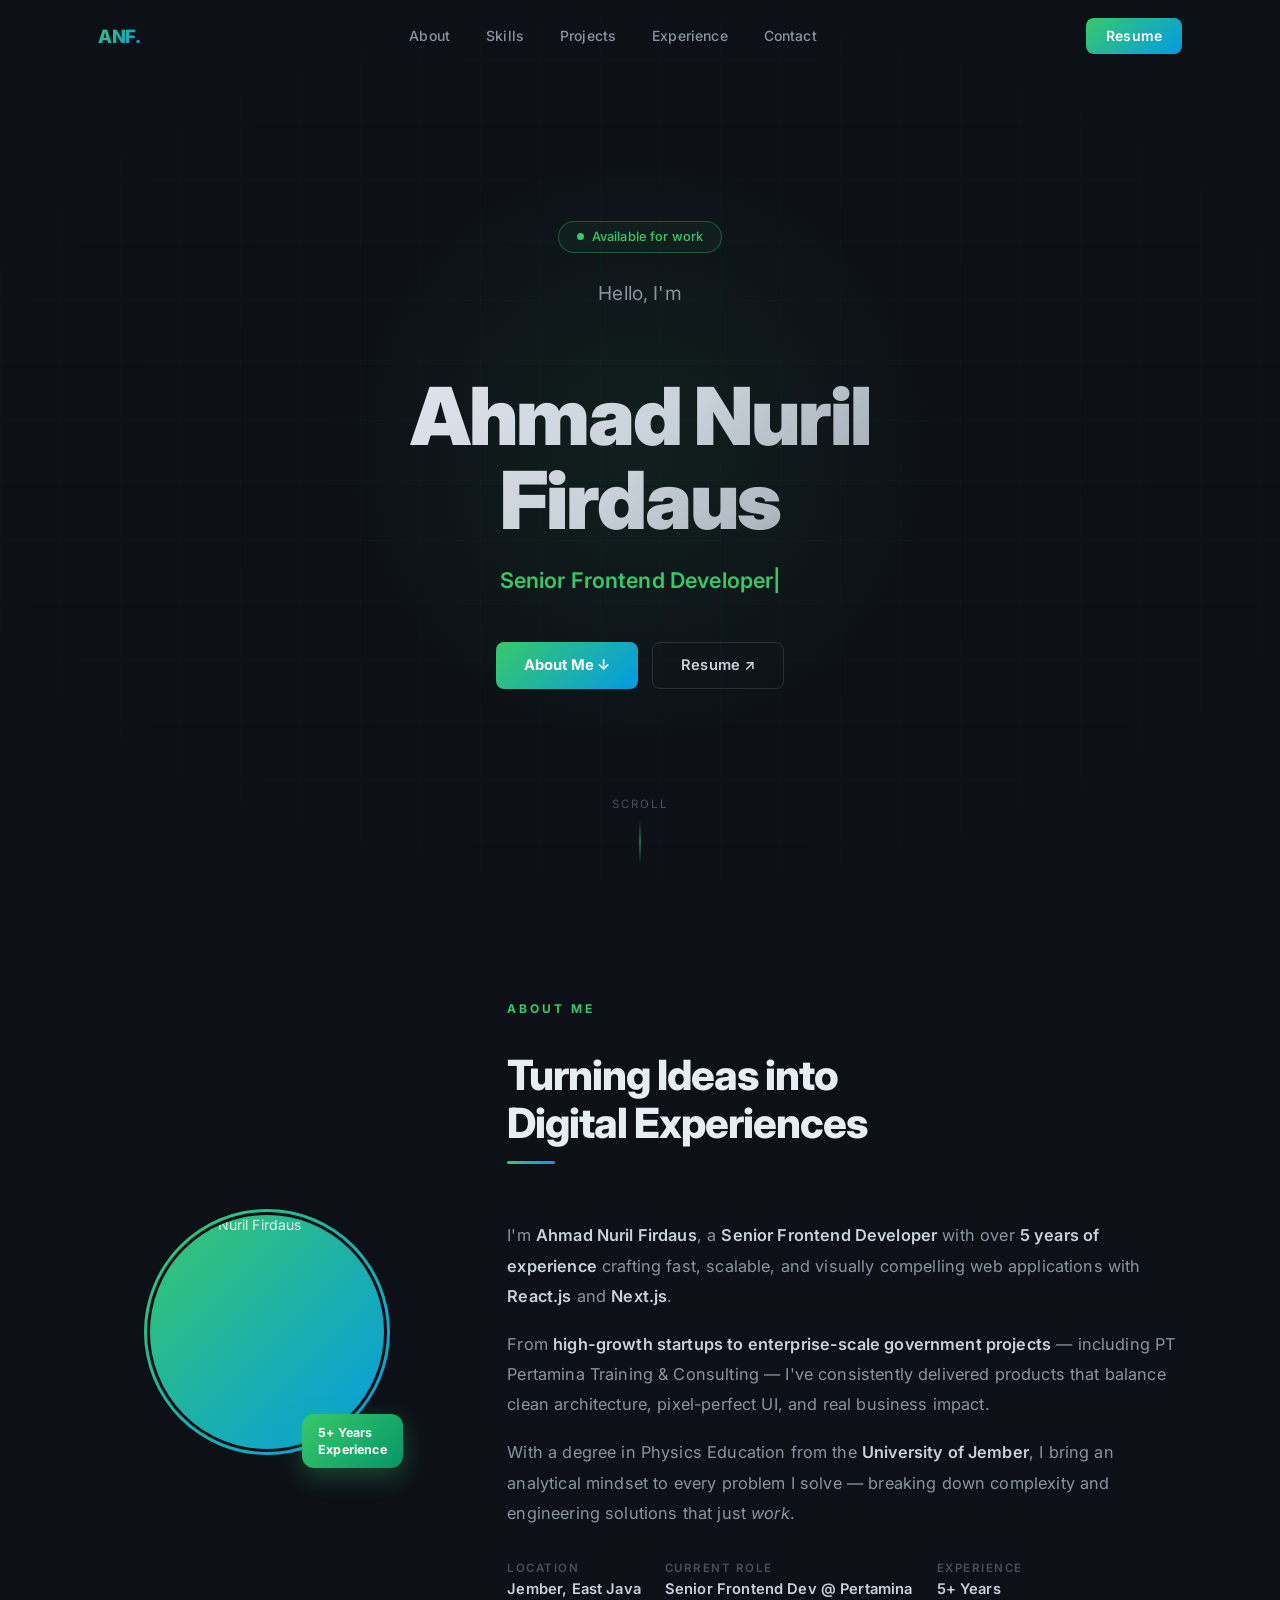
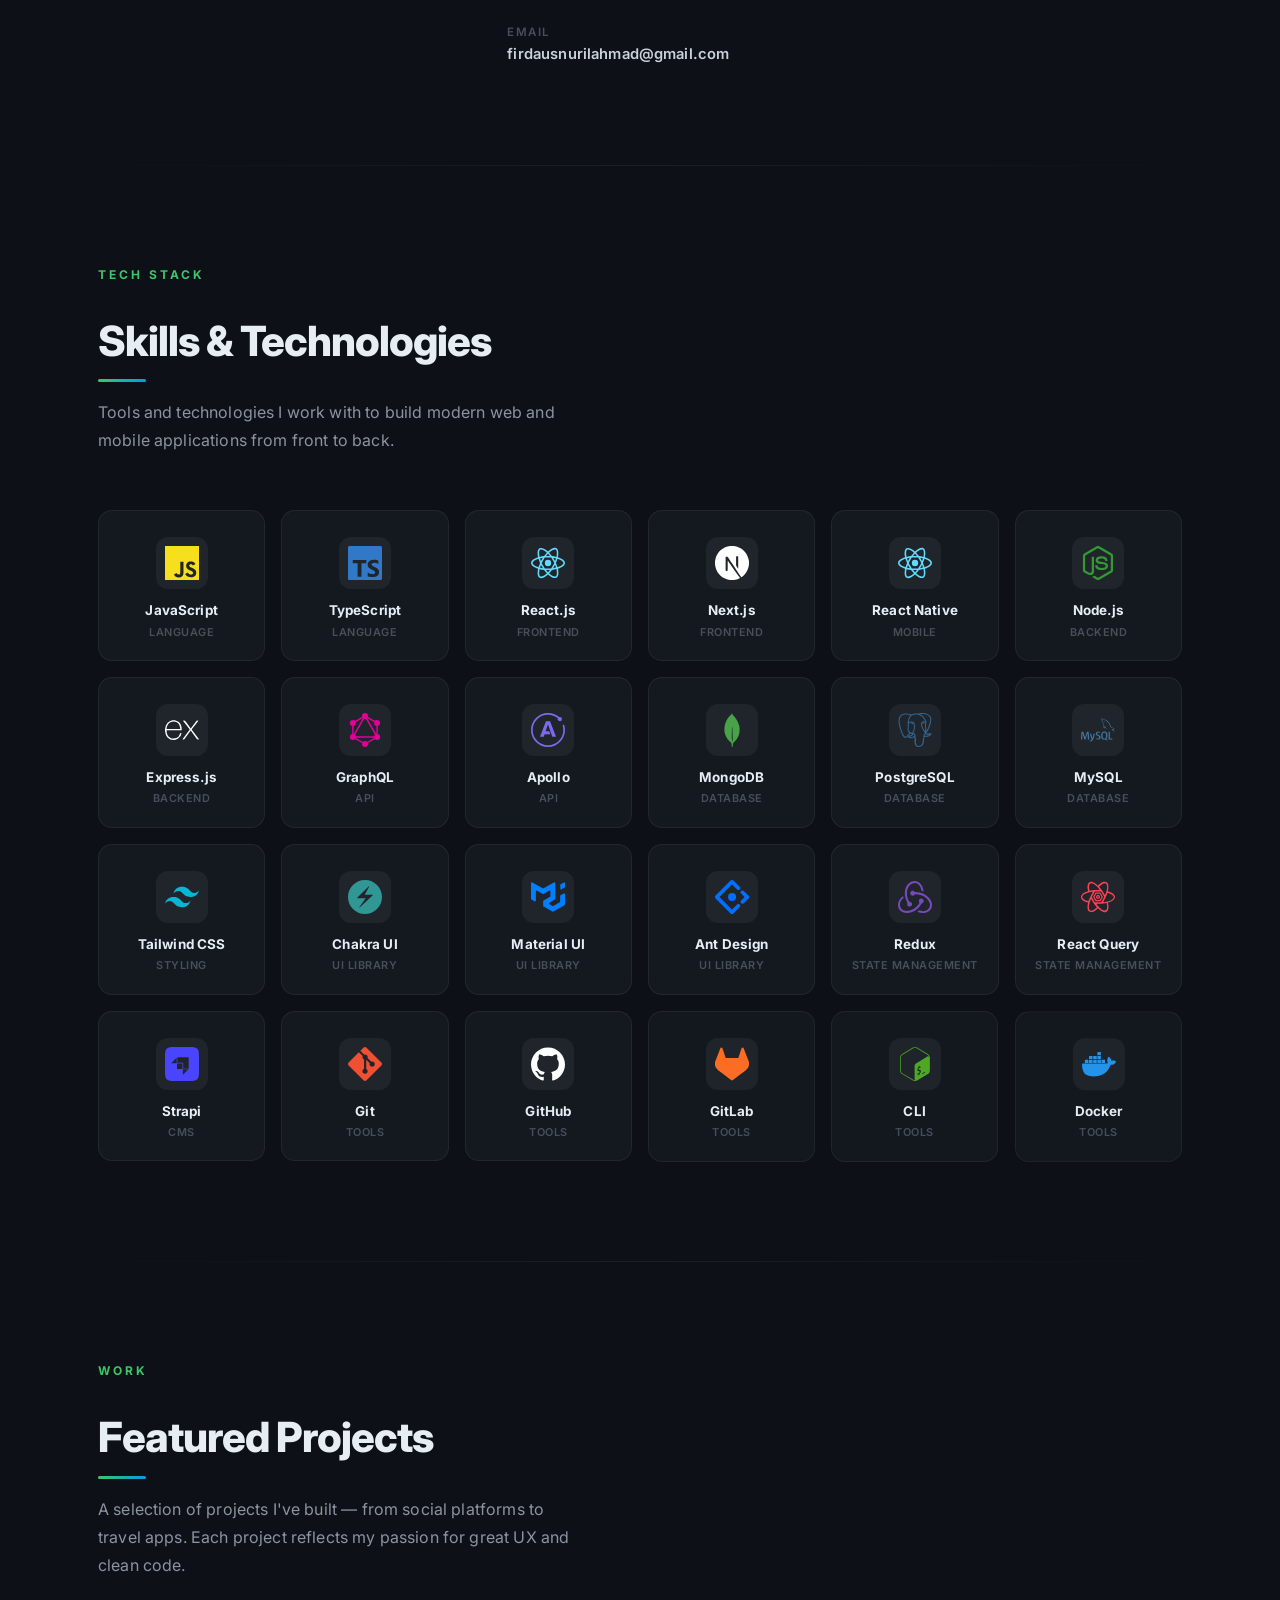
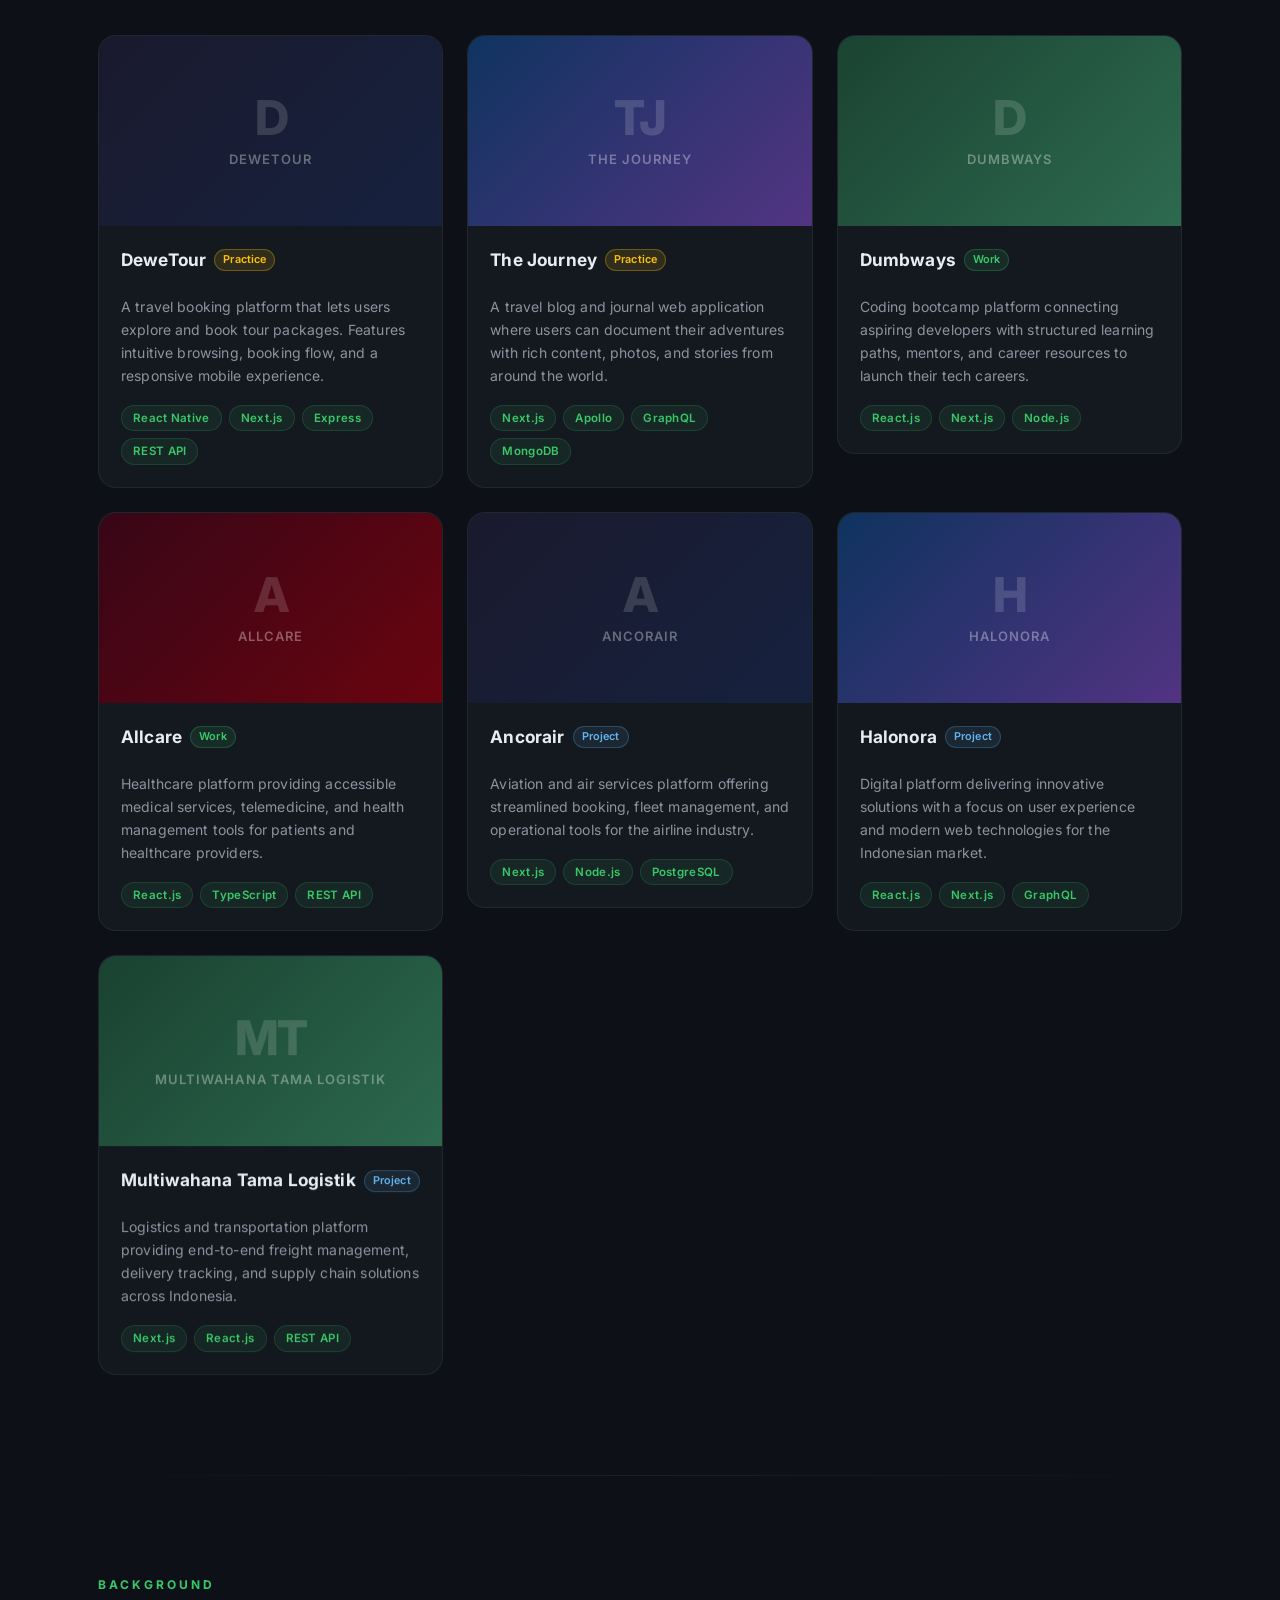
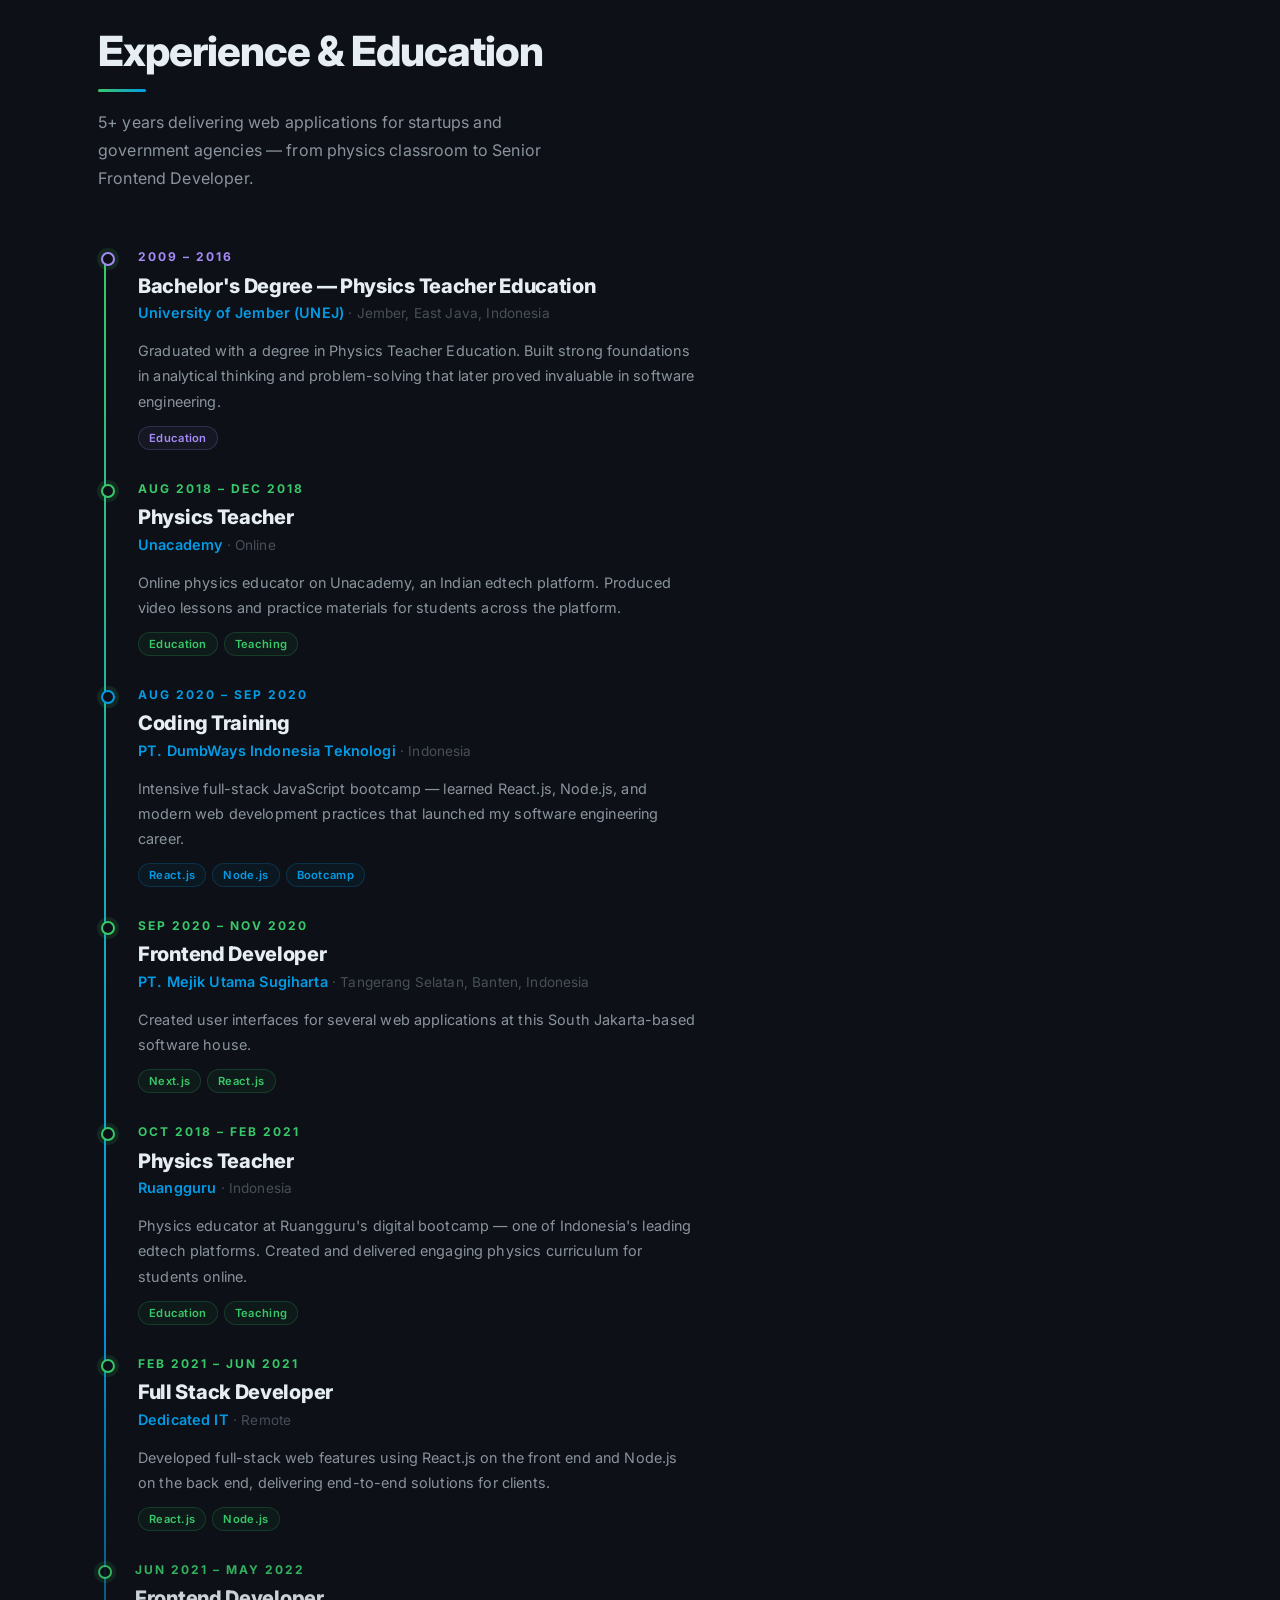
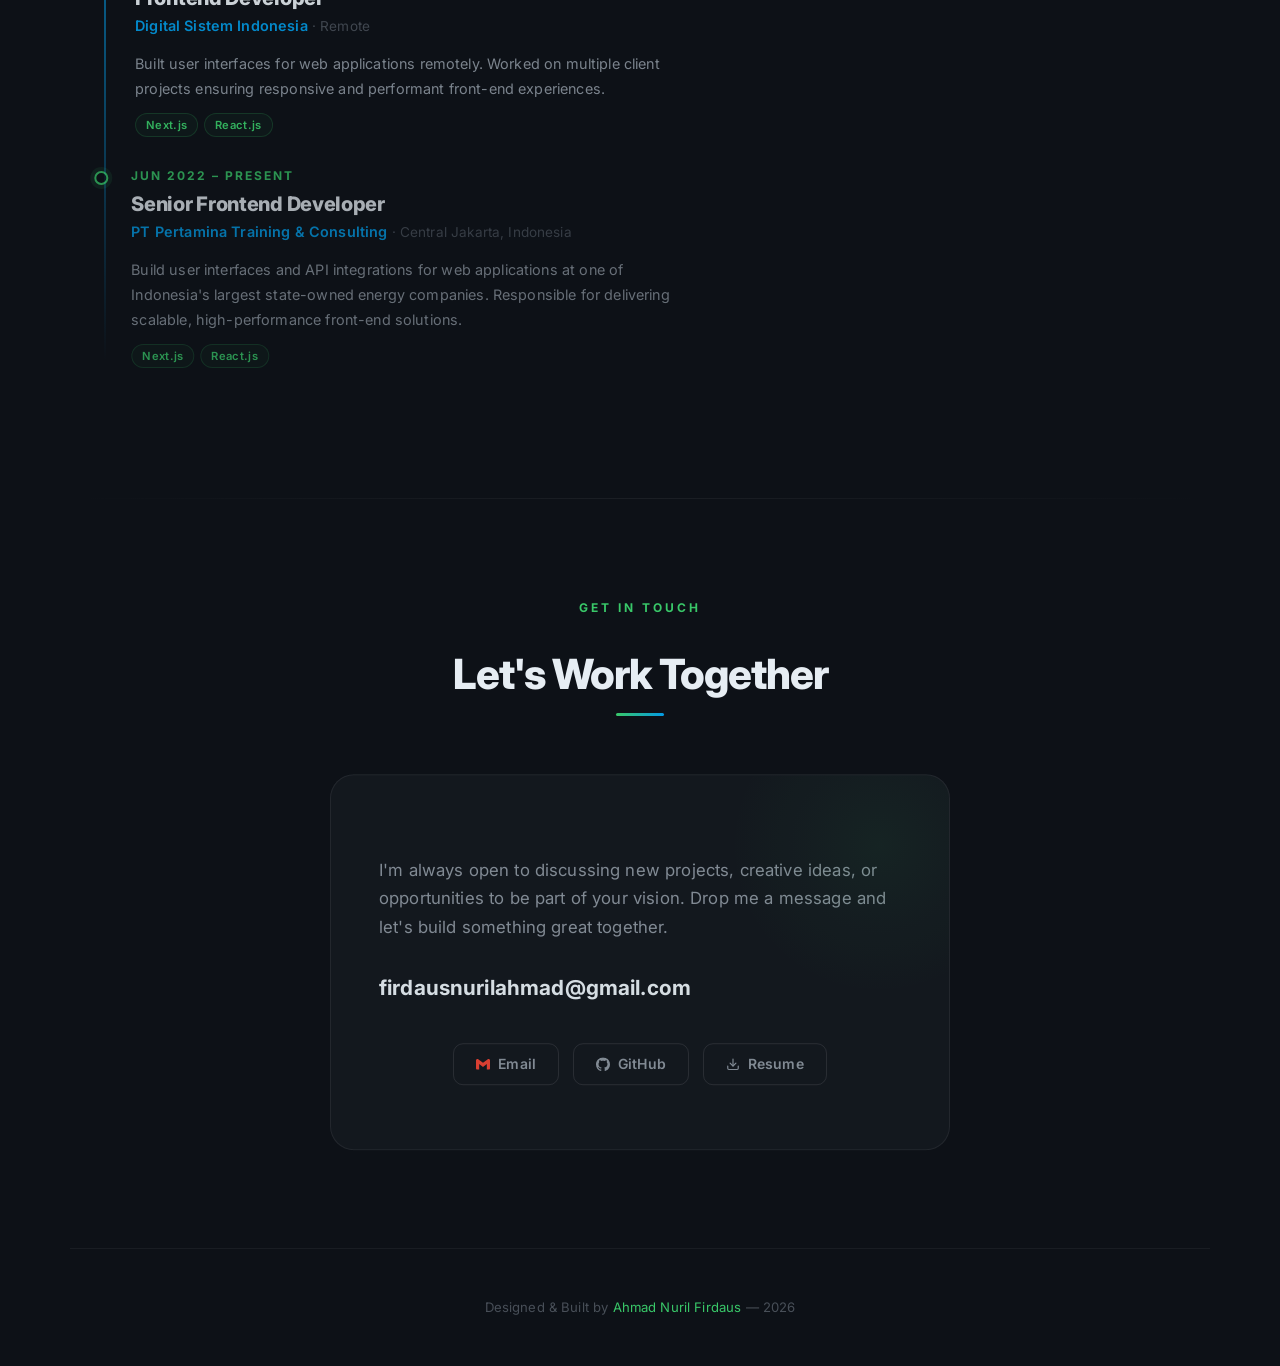
==== index.html @ 5e9b2ff6 "Deploying to gh-pages from  @ 8a5bc82fac74a058eb7d91095545bba398055619 🚀" ====
<!DOCTYPE html><html lang="en"><head><meta name="theme-color" content="#556cd6"/><link rel="stylesheet" href="https://fonts.googleapis.com/css?family=Roboto:300,400,500,700&amp;display=swap"/><meta charSet="utf-8"/><link rel="icon" href="seacrop.jpeg"/><meta name="viewport" content="minimum-scale=1, initial-scale=1, width=device-width"/><title>Ahmad Nuril Firdaus — Full Stack Developer</title><meta name="description" content="Ahmad Nuril Firdaus — Full Stack JavaScript Developer. React, Next.js, Node.js, GraphQL, MongoDB."/><link rel="preconnect" href="https://fonts.googleapis.com"/><link rel="preconnect" href="https://fonts.gstatic.com" crossorigin="anonymous"/><link href="https://fonts.googleapis.com/css2?family=Inter:wght@400;500;600;700;800;900&amp;display=swap" rel="stylesheet"/><style>
          html, body {
            background: #0d1117 !important;
            margin: 0;
            padding: 0;
          }
          * { box-sizing: border-box; }
        </style><meta name="next-head-count" content="9"/><link rel="preload" href="/_next/static/css/230e323b8b759a365aa9.css" as="style"/><link rel="stylesheet" href="/_next/static/css/230e323b8b759a365aa9.css" data-n-p=""/><noscript data-n-css=""></noscript><link rel="preload" href="/_next/static/chunks/main-5894e1e5683215ad1b9a.js" as="script"/><link rel="preload" href="/_next/static/chunks/webpack-599749518e0efb0ef660.js" as="script"/><link rel="preload" href="/_next/static/chunks/framework.544b0dd7d455fb76ea00.js" as="script"/><link rel="preload" href="/_next/static/chunks/1e69f179e5115e94a71ead9f77545fa879d3ab48.5034da913ad773f84380.js" as="script"/><link rel="preload" href="/_next/static/chunks/8767b6ece666ce09c9ff0f3e4f19bcb696f59f7d.842d98defdf7040999e7.js" as="script"/><link rel="preload" href="/_next/static/chunks/pages/_app-0e0dac26d2ff17ab95a1.js" as="script"/><link rel="preload" href="/_next/static/chunks/d0447323.d081abf53469c46084a8.js" as="script"/><link rel="preload" href="/_next/static/chunks/pages/index-997ad4390ca2105ed772.js" as="script"/><style id="jss-server-side">html {
  box-sizing: border-box;
  -webkit-font-smoothing: antialiased;
  -moz-osx-font-smoothing: grayscale;
}
*, *::before, *::after {
  box-sizing: inherit;
}
strong, b {
  font-weight: 700;
}
body {
  color: rgba(0, 0, 0, 0.87);
  margin: 0;
  font-size: 0.875rem;
  font-family: "Roboto", "Helvetica", "Arial", sans-serif;
  font-weight: 400;
  line-height: 1.43;
  letter-spacing: 0.01071em;
  background-color: #fff;
}
@media print {
  body {
    background-color: #fff;
  }
}
  body::backdrop {
    background-color: #fff;
  }</style></head><body><div id="__next"><div class="landing_page__2d4bl"><nav class="landing_nav__3I5V2 "><div class="landing_navInner__1rfSJ"><a class="landing_navLogo__2_21q" href="#">ANF.</a><ul class="landing_navLinks__2nfa2"><li><a class="landing_navLink__uLHLW" href="#about">About</a></li><li><a class="landing_navLink__uLHLW" href="#skills">Skills</a></li><li><a class="landing_navLink__uLHLW" href="#projects">Projects</a></li><li><a class="landing_navLink__uLHLW" href="#experience">Experience</a></li><li><a class="landing_navLink__uLHLW" href="#contact">Contact</a></li></ul><a class="landing_navCta__1NQvk" href="/resume.pdf" download="" target="_blank" rel="noreferrer">Resume</a></div></nav><section id="hero" class="landing_hero__Ptk5m"><div class="landing_heroGrid__3yLzy"></div><div class="landing_heroGlow__1AGFB"></div><div class="landing_heroContent__33XRD"><div style="opacity:0;transform:translateY(28px) translateZ(0)"><span class="landing_heroBadge__mI6M6"><span class="landing_heroDot__2je8D"></span>Available for work</span></div><p class="landing_heroGreeting__1g-cc" style="opacity:0;transform:translateY(28px) translateZ(0)">Hello, I&#x27;m</p><h1 class="landing_heroName__3aAdC" style="opacity:0;transform:translateY(28px) translateZ(0)">Ahmad Nuril Firdaus</h1><div class="landing_heroTypedWrap__336Zj" style="opacity:0;transform:translateY(28px) translateZ(0)"></div><div class="landing_heroButtons__PmMe1" style="opacity:0;transform:translateY(28px) translateZ(0)"><a class="landing_btnPrimary__IYPu8" href="#about">About Me ↓</a><a class="landing_btnSecondary__2qWYo" href="/resume.pdf" download="" target="_blank" rel="noreferrer">Resume ↗</a></div></div><div class="landing_heroScrollIndicator__2cwZW"><span>Scroll</span><div class="landing_heroScrollBar__3LM4A"></div></div></section><section id="about"><div class="landing_section__2FlVY"><div class="landing_aboutGrid__26YP8"><div style="opacity:0;transform:translateX(-40px) translateZ(0)"><div class="landing_aboutImageContainer__o3bGg"><div class="landing_aboutImageOuter__JUPAU"><div class="landing_aboutImageGradientBorder__3kzoK"></div><img class="landing_aboutImage__2VXz8" src="/seacrop.jpeg" alt="Ahmad Nuril Firdaus"/><div class="landing_aboutImageBadge__3pILi">5+ Years<br/>Experience</div></div></div></div><div style="opacity:0;transform:translateX(40px) translateZ(0)"><div class="landing_sectionHeader__vhJrN"><div class="landing_sectionLabel__enevp">About Me</div><h2 class="landing_sectionTitle__1-Q82">Turning Ideas into<br/>Digital Experiences</h2><div class="landing_sectionDivider__2e22b"></div></div><p class="landing_aboutTextPara__3Lpgv">I&#x27;m <strong>Ahmad Nuril Firdaus</strong>, a<!-- --> <strong>Senior Frontend Developer</strong> with over<!-- --> <strong>5 years of experience</strong> crafting fast, scalable, and visually compelling web applications with<!-- --> <strong>React.js</strong> and <strong>Next.js</strong>.</p><p class="landing_aboutTextPara__3Lpgv">From <strong>high-growth startups to enterprise-scale government projects</strong> — including PT Pertamina Training &amp; Consulting — I&#x27;ve consistently delivered products that balance clean architecture, pixel-perfect UI, and real business impact.</p><p class="landing_aboutTextPara__3Lpgv">With a degree in Physics Education from the<!-- --> <strong>University of Jember</strong>, I bring an analytical mindset to every problem I solve — breaking down complexity and engineering solutions that just <em>work</em>.</p><div class="landing_aboutDetails__1Lli5"><div class="landing_aboutDetailItem__3syIf"><span class="landing_aboutDetailLabel__3CQV-">Location</span><span class="landing_aboutDetailValue__1nwh1">Jember, East Java</span></div><div class="landing_aboutDetailItem__3syIf"><span class="landing_aboutDetailLabel__3CQV-">Current Role</span><span class="landing_aboutDetailValue__1nwh1">Senior Frontend Dev @ Pertamina</span></div><div class="landing_aboutDetailItem__3syIf"><span class="landing_aboutDetailLabel__3CQV-">Experience</span><span class="landing_aboutDetailValue__1nwh1">5+ Years</span></div><div class="landing_aboutDetailItem__3syIf"><span class="landing_aboutDetailLabel__3CQV-">Email</span><span class="landing_aboutDetailValue__1nwh1">firdausnurilahmad@gmail.com</span></div></div></div></div></div></section><section id="skills"><div class="landing_sectionSep__3cP_7"></div><div class="landing_section__2FlVY"><div style="opacity:0;transform:translateY(20px) translateZ(0)"><div class="landing_sectionHeader__vhJrN"><div class="landing_sectionLabel__enevp">Tech Stack</div><h2 class="landing_sectionTitle__1-Q82">Skills &amp; Technologies</h2><div class="landing_sectionDivider__2e22b"></div><p class="landing_sectionDesc__dbKBn">Tools and technologies I work with to build modern web and mobile applications from front to back.</p></div></div><div class="landing_skillsGrid__15zh4"><div style="opacity:0;transform:translateY(24px) scale(0.95) translateZ(0)"><div class="landing_skillCard__3302w" style="--skill-color:#F7DF1E"><span class="landing_skillIcon__3ZaAV" style="color:#F7DF1E"><svg stroke="currentColor" fill="currentColor" stroke-width="0" role="img" viewBox="0 0 24 24" height="34" width="34" xmlns="http://www.w3.org/2000/svg"><title></title><path d="M0 0h24v24H0V0zm22.034 18.276c-.175-1.095-.888-2.015-3.003-2.873-.736-.345-1.554-.585-1.797-1.14-.091-.33-.105-.51-.046-.705.15-.646.915-.84 1.515-.66.39.12.75.42.976.9 1.034-.676 1.034-.676 1.755-1.125-.27-.42-.404-.601-.586-.78-.63-.705-1.469-1.065-2.834-1.034l-.705.089c-.676.165-1.32.525-1.71 1.005-1.14 1.291-.811 3.541.569 4.471 1.365 1.02 3.361 1.244 3.616 2.205.24 1.17-.87 1.545-1.966 1.41-.811-.18-1.26-.586-1.755-1.336l-1.83 1.051c.21.48.45.689.81 1.109 1.74 1.756 6.09 1.666 6.871-1.004.029-.09.24-.705.074-1.65l.046.067zm-8.983-7.245h-2.248c0 1.938-.009 3.864-.009 5.805 0 1.232.063 2.363-.138 2.711-.33.689-1.18.601-1.566.48-.396-.196-.597-.466-.83-.855-.063-.105-.11-.196-.127-.196l-1.825 1.125c.305.63.75 1.172 1.324 1.517.855.51 2.004.675 3.207.405.783-.226 1.458-.691 1.811-1.411.51-.93.402-2.07.397-3.346.012-2.054 0-4.109 0-6.179l.004-.056z"></path></svg></span><div class="landing_skillName__7sE6x">JavaScript</div><div class="landing_skillCategory__3QZNp">Language</div></div></div><div style="opacity:0;transform:translateY(24px) scale(0.95) translateZ(0)"><div class="landing_skillCard__3302w" style="--skill-color:#3178C6"><span class="landing_skillIcon__3ZaAV" style="color:#3178C6"><svg stroke="currentColor" fill="currentColor" stroke-width="0" role="img" viewBox="0 0 24 24" height="34" width="34" xmlns="http://www.w3.org/2000/svg"><title></title><path d="M1.125 0C.502 0 0 .502 0 1.125v21.75C0 23.498.502 24 1.125 24h21.75c.623 0 1.125-.502 1.125-1.125V1.125C24 .502 23.498 0 22.875 0zm17.363 9.75c.612 0 1.154.037 1.627.111a6.38 6.38 0 0 1 1.306.34v2.458a3.95 3.95 0 0 0-.643-.361 5.093 5.093 0 0 0-.717-.26 5.453 5.453 0 0 0-1.426-.2c-.3 0-.573.028-.819.086a2.1 2.1 0 0 0-.623.242c-.17.104-.3.229-.393.374a.888.888 0 0 0-.14.49c0 .196.053.373.156.529.104.156.252.304.443.444s.423.276.696.41c.273.135.582.274.926.416.47.197.892.407 1.266.628.374.222.695.473.963.753.268.279.472.598.614.957.142.359.214.776.214 1.253 0 .657-.125 1.21-.373 1.656a3.033 3.033 0 0 1-1.012 1.085 4.38 4.38 0 0 1-1.487.596c-.566.12-1.163.18-1.79.18a9.916 9.916 0 0 1-1.84-.164 5.544 5.544 0 0 1-1.512-.493v-2.63a5.033 5.033 0 0 0 3.237 1.2c.333 0 .624-.03.872-.09.249-.06.456-.144.623-.25.166-.108.29-.234.373-.38a1.023 1.023 0 0 0-.074-1.089 2.12 2.12 0 0 0-.537-.5 5.597 5.597 0 0 0-.807-.444 27.72 27.72 0 0 0-1.007-.436c-.918-.383-1.602-.852-2.053-1.405-.45-.553-.676-1.222-.676-2.005 0-.614.123-1.141.369-1.582.246-.441.58-.804 1.004-1.089a4.494 4.494 0 0 1 1.47-.629 7.536 7.536 0 0 1 1.77-.201zm-15.113.188h9.563v2.166H9.506v9.646H6.789v-9.646H3.375z"></path></svg></span><div class="landing_skillName__7sE6x">TypeScript</div><div class="landing_skillCategory__3QZNp">Language</div></div></div><div style="opacity:0;transform:translateY(24px) scale(0.95) translateZ(0)"><div class="landing_skillCard__3302w" style="--skill-color:#61DAFB"><span class="landing_skillIcon__3ZaAV" style="color:#61DAFB"><svg stroke="currentColor" fill="currentColor" stroke-width="0" role="img" viewBox="0 0 24 24" height="34" width="34" xmlns="http://www.w3.org/2000/svg"><title></title><path d="M14.23 12.004a2.236 2.236 0 0 1-2.235 2.236 2.236 2.236 0 0 1-2.236-2.236 2.236 2.236 0 0 1 2.235-2.236 2.236 2.236 0 0 1 2.236 2.236zm2.648-10.69c-1.346 0-3.107.96-4.888 2.622-1.78-1.653-3.542-2.602-4.887-2.602-.41 0-.783.093-1.106.278-1.375.793-1.683 3.264-.973 6.365C1.98 8.917 0 10.42 0 12.004c0 1.59 1.99 3.097 5.043 4.03-.704 3.113-.39 5.588.988 6.38.32.187.69.275 1.102.275 1.345 0 3.107-.96 4.888-2.624 1.78 1.654 3.542 2.603 4.887 2.603.41 0 .783-.09 1.106-.275 1.374-.792 1.683-3.263.973-6.365C22.02 15.096 24 13.59 24 12.004c0-1.59-1.99-3.097-5.043-4.032.704-3.11.39-5.587-.988-6.38-.318-.184-.688-.277-1.092-.278zm-.005 1.09v.006c.225 0 .406.044.558.127.666.382.955 1.835.73 3.704-.054.46-.142.945-.25 1.44-.96-.236-2.006-.417-3.107-.534-.66-.905-1.345-1.727-2.035-2.447 1.592-1.48 3.087-2.292 4.105-2.295zm-9.77.02c1.012 0 2.514.808 4.11 2.28-.686.72-1.37 1.537-2.02 2.442-1.107.117-2.154.298-3.113.538-.112-.49-.195-.964-.254-1.42-.23-1.868.054-3.32.714-3.707.19-.09.4-.127.563-.132zm4.882 3.05c.455.468.91.992 1.36 1.564-.44-.02-.89-.034-1.345-.034-.46 0-.915.01-1.36.034.44-.572.895-1.096 1.345-1.565zM12 8.1c.74 0 1.477.034 2.202.093.406.582.802 1.203 1.183 1.86.372.64.71 1.29 1.018 1.946-.308.655-.646 1.31-1.013 1.95-.38.66-.773 1.288-1.18 1.87-.728.063-1.466.098-2.21.098-.74 0-1.477-.035-2.202-.093-.406-.582-.802-1.204-1.183-1.86-.372-.64-.71-1.29-1.018-1.946.303-.657.646-1.313 1.013-1.954.38-.66.773-1.286 1.18-1.868.728-.064 1.466-.098 2.21-.098zm-3.635.254c-.24.377-.48.763-.704 1.16-.225.39-.435.782-.635 1.174-.265-.656-.49-1.31-.676-1.947.64-.15 1.315-.283 2.015-.386zm7.26 0c.695.103 1.365.23 2.006.387-.18.632-.405 1.282-.66 1.933-.2-.39-.41-.783-.64-1.174-.225-.392-.465-.774-.705-1.146zm3.063.675c.484.15.944.317 1.375.498 1.732.74 2.852 1.708 2.852 2.476-.005.768-1.125 1.74-2.857 2.475-.42.18-.88.342-1.355.493-.28-.958-.646-1.956-1.1-2.98.45-1.017.81-2.01 1.085-2.964zm-13.395.004c.278.96.645 1.957 1.1 2.98-.45 1.017-.812 2.01-1.086 2.964-.484-.15-.944-.318-1.37-.5-1.732-.737-2.852-1.706-2.852-2.474 0-.768 1.12-1.742 2.852-2.476.42-.18.88-.342 1.356-.494zm11.678 4.28c.265.657.49 1.312.676 1.948-.64.157-1.316.29-2.016.39.24-.375.48-.762.705-1.158.225-.39.435-.788.636-1.18zm-9.945.02c.2.392.41.783.64 1.175.23.39.465.772.705 1.143-.695-.102-1.365-.23-2.006-.386.18-.63.406-1.282.66-1.933zM17.92 16.32c.112.493.2.968.254 1.423.23 1.868-.054 3.32-.714 3.708-.147.09-.338.128-.563.128-1.012 0-2.514-.807-4.11-2.28.686-.72 1.37-1.536 2.02-2.44 1.107-.118 2.154-.3 3.113-.54zm-11.83.01c.96.234 2.006.415 3.107.532.66.905 1.345 1.727 2.035 2.446-1.595 1.483-3.092 2.295-4.11 2.295-.22-.005-.406-.05-.553-.132-.666-.38-.955-1.834-.73-3.703.054-.46.142-.944.25-1.438zm4.56.64c.44.02.89.034 1.345.034.46 0 .915-.01 1.36-.034-.44.572-.895 1.095-1.345 1.565-.455-.47-.91-.993-1.36-1.565z"></path></svg></span><div class="landing_skillName__7sE6x">React.js</div><div class="landing_skillCategory__3QZNp">Frontend</div></div></div><div style="opacity:0;transform:translateY(24px) scale(0.95) translateZ(0)"><div class="landing_skillCard__3302w" style="--skill-color:#FFFFFF"><span class="landing_skillIcon__3ZaAV" style="color:#FFFFFF"><svg stroke="currentColor" fill="currentColor" stroke-width="0" role="img" viewBox="0 0 24 24" height="34" width="34" xmlns="http://www.w3.org/2000/svg"><title></title><path d="M11.5725 0c-.1763 0-.3098.0013-.3584.0067-.0516.0053-.2159.021-.3636.0328-3.4088.3073-6.6017 2.1463-8.624 4.9728C1.1004 6.584.3802 8.3666.1082 10.255c-.0962.659-.108.8537-.108 1.7474s.012 1.0884.108 1.7476c.652 4.506 3.8591 8.2919 8.2087 9.6945.7789.2511 1.6.4223 2.5337.5255.3636.04 1.9354.04 2.299 0 1.6117-.1783 2.9772-.577 4.3237-1.2643.2065-.1056.2464-.1337.2183-.1573-.0188-.0139-.8987-1.1938-1.9543-2.62l-1.919-2.592-2.4047-3.5583c-1.3231-1.9564-2.4117-3.556-2.4211-3.556-.0094-.0026-.0187 1.5787-.0235 3.509-.0067 3.3802-.0093 3.5162-.0516 3.596-.061.115-.108.1618-.2064.2134-.075.0374-.1408.0445-.495.0445h-.406l-.1078-.068a.4383.4383 0 01-.1572-.1712l-.0493-.1056.0053-4.703.0067-4.7054.0726-.0915c.0376-.0493.1174-.1125.1736-.143.0962-.047.1338-.0517.5396-.0517.4787 0 .5584.0187.6827.1547.0353.0377 1.3373 1.9987 2.895 4.3608a10760.433 10760.433 0 004.7344 7.1706l1.9002 2.8782.096-.0633c.8518-.5536 1.7525-1.3418 2.4657-2.1627 1.5179-1.7429 2.4963-3.868 2.8247-6.134.0961-.6591.1078-.854.1078-1.7475 0-.8937-.012-1.0884-.1078-1.7476-.6522-4.506-3.8592-8.2919-8.2087-9.6945-.7672-.2487-1.5836-.42-2.4985-.5232-.169-.0176-1.0835-.0366-1.6123-.037zm4.0685 7.217c.3473 0 .4082.0053.4857.047.1127.0562.204.1642.237.2767.0186.061.0234 1.3653.0186 4.3044l-.0067 4.2175-.7436-1.14-.7461-1.14v-3.066c0-1.982.0093-3.0963.0234-3.1502.0375-.1313.1196-.2346.2323-.2955.0961-.0494.1313-.054.4997-.054z"></path></svg></span><div class="landing_skillName__7sE6x">Next.js</div><div class="landing_skillCategory__3QZNp">Frontend</div></div></div><div style="opacity:0;transform:translateY(24px) scale(0.95) translateZ(0)"><div class="landing_skillCard__3302w" style="--skill-color:#61DAFB"><span class="landing_skillIcon__3ZaAV" style="color:#61DAFB"><svg stroke="currentColor" fill="currentColor" stroke-width="0" role="img" viewBox="0 0 24 24" height="34" width="34" xmlns="http://www.w3.org/2000/svg"><title></title><path d="M14.23 12.004a2.236 2.236 0 0 1-2.235 2.236 2.236 2.236 0 0 1-2.236-2.236 2.236 2.236 0 0 1 2.235-2.236 2.236 2.236 0 0 1 2.236 2.236zm2.648-10.69c-1.346 0-3.107.96-4.888 2.622-1.78-1.653-3.542-2.602-4.887-2.602-.41 0-.783.093-1.106.278-1.375.793-1.683 3.264-.973 6.365C1.98 8.917 0 10.42 0 12.004c0 1.59 1.99 3.097 5.043 4.03-.704 3.113-.39 5.588.988 6.38.32.187.69.275 1.102.275 1.345 0 3.107-.96 4.888-2.624 1.78 1.654 3.542 2.603 4.887 2.603.41 0 .783-.09 1.106-.275 1.374-.792 1.683-3.263.973-6.365C22.02 15.096 24 13.59 24 12.004c0-1.59-1.99-3.097-5.043-4.032.704-3.11.39-5.587-.988-6.38-.318-.184-.688-.277-1.092-.278zm-.005 1.09v.006c.225 0 .406.044.558.127.666.382.955 1.835.73 3.704-.054.46-.142.945-.25 1.44-.96-.236-2.006-.417-3.107-.534-.66-.905-1.345-1.727-2.035-2.447 1.592-1.48 3.087-2.292 4.105-2.295zm-9.77.02c1.012 0 2.514.808 4.11 2.28-.686.72-1.37 1.537-2.02 2.442-1.107.117-2.154.298-3.113.538-.112-.49-.195-.964-.254-1.42-.23-1.868.054-3.32.714-3.707.19-.09.4-.127.563-.132zm4.882 3.05c.455.468.91.992 1.36 1.564-.44-.02-.89-.034-1.345-.034-.46 0-.915.01-1.36.034.44-.572.895-1.096 1.345-1.565zM12 8.1c.74 0 1.477.034 2.202.093.406.582.802 1.203 1.183 1.86.372.64.71 1.29 1.018 1.946-.308.655-.646 1.31-1.013 1.95-.38.66-.773 1.288-1.18 1.87-.728.063-1.466.098-2.21.098-.74 0-1.477-.035-2.202-.093-.406-.582-.802-1.204-1.183-1.86-.372-.64-.71-1.29-1.018-1.946.303-.657.646-1.313 1.013-1.954.38-.66.773-1.286 1.18-1.868.728-.064 1.466-.098 2.21-.098zm-3.635.254c-.24.377-.48.763-.704 1.16-.225.39-.435.782-.635 1.174-.265-.656-.49-1.31-.676-1.947.64-.15 1.315-.283 2.015-.386zm7.26 0c.695.103 1.365.23 2.006.387-.18.632-.405 1.282-.66 1.933-.2-.39-.41-.783-.64-1.174-.225-.392-.465-.774-.705-1.146zm3.063.675c.484.15.944.317 1.375.498 1.732.74 2.852 1.708 2.852 2.476-.005.768-1.125 1.74-2.857 2.475-.42.18-.88.342-1.355.493-.28-.958-.646-1.956-1.1-2.98.45-1.017.81-2.01 1.085-2.964zm-13.395.004c.278.96.645 1.957 1.1 2.98-.45 1.017-.812 2.01-1.086 2.964-.484-.15-.944-.318-1.37-.5-1.732-.737-2.852-1.706-2.852-2.474 0-.768 1.12-1.742 2.852-2.476.42-.18.88-.342 1.356-.494zm11.678 4.28c.265.657.49 1.312.676 1.948-.64.157-1.316.29-2.016.39.24-.375.48-.762.705-1.158.225-.39.435-.788.636-1.18zm-9.945.02c.2.392.41.783.64 1.175.23.39.465.772.705 1.143-.695-.102-1.365-.23-2.006-.386.18-.63.406-1.282.66-1.933zM17.92 16.32c.112.493.2.968.254 1.423.23 1.868-.054 3.32-.714 3.708-.147.09-.338.128-.563.128-1.012 0-2.514-.807-4.11-2.28.686-.72 1.37-1.536 2.02-2.44 1.107-.118 2.154-.3 3.113-.54zm-11.83.01c.96.234 2.006.415 3.107.532.66.905 1.345 1.727 2.035 2.446-1.595 1.483-3.092 2.295-4.11 2.295-.22-.005-.406-.05-.553-.132-.666-.38-.955-1.834-.73-3.703.054-.46.142-.944.25-1.438zm4.56.64c.44.02.89.034 1.345.034.46 0 .915-.01 1.36-.034-.44.572-.895 1.095-1.345 1.565-.455-.47-.91-.993-1.36-1.565z"></path></svg></span><div class="landing_skillName__7sE6x">React Native</div><div class="landing_skillCategory__3QZNp">Mobile</div></div></div><div style="opacity:0;transform:translateY(24px) scale(0.95) translateZ(0)"><div class="landing_skillCard__3302w" style="--skill-color:#339933"><span class="landing_skillIcon__3ZaAV" style="color:#339933"><svg stroke="currentColor" fill="currentColor" stroke-width="0" role="img" viewBox="0 0 24 24" height="34" width="34" xmlns="http://www.w3.org/2000/svg"><title></title><path d="M11.998,24c-0.321,0-0.641-0.084-0.922-0.247l-2.936-1.737c-0.438-0.245-0.224-0.332-0.08-0.383 c0.585-0.203,0.703-0.25,1.328-0.604c0.065-0.037,0.151-0.023,0.218,0.017l2.256,1.339c0.082,0.045,0.197,0.045,0.272,0l8.795-5.076 c0.082-0.047,0.134-0.141,0.134-0.238V6.921c0-0.099-0.053-0.192-0.137-0.242l-8.791-5.072c-0.081-0.047-0.189-0.047-0.271,0 L3.075,6.68C2.99,6.729,2.936,6.825,2.936,6.921v10.15c0,0.097,0.054,0.189,0.139,0.235l2.409,1.392 c1.307,0.654,2.108-0.116,2.108-0.89V7.787c0-0.142,0.114-0.253,0.256-0.253h1.115c0.139,0,0.255,0.112,0.255,0.253v10.021 c0,1.745-0.95,2.745-2.604,2.745c-0.508,0-0.909,0-2.026-0.551L2.28,18.675c-0.57-0.329-0.922-0.945-0.922-1.604V6.921 c0-0.659,0.353-1.275,0.922-1.603l8.795-5.082c0.557-0.315,1.296-0.315,1.848,0l8.794,5.082c0.57,0.329,0.924,0.944,0.924,1.603 v10.15c0,0.659-0.354,1.273-0.924,1.604l-8.794,5.078C12.643,23.916,12.324,24,11.998,24z M19.099,13.993 c0-1.9-1.284-2.406-3.987-2.763c-2.731-0.361-3.009-0.548-3.009-1.187c0-0.528,0.235-1.233,2.258-1.233 c1.807,0,2.473,0.389,2.747,1.607c0.024,0.115,0.129,0.199,0.247,0.199h1.141c0.071,0,0.138-0.031,0.186-0.081 c0.048-0.054,0.074-0.123,0.067-0.196c-0.177-2.098-1.571-3.076-4.388-3.076c-2.508,0-4.004,1.058-4.004,2.833 c0,1.925,1.488,2.457,3.895,2.695c2.88,0.282,3.103,0.703,3.103,1.269c0,0.983-0.789,1.402-2.642,1.402 c-2.327,0-2.839-0.584-3.011-1.742c-0.02-0.124-0.126-0.215-0.253-0.215h-1.137c-0.141,0-0.254,0.112-0.254,0.253 c0,1.482,0.806,3.248,4.655,3.248C17.501,17.007,19.099,15.91,19.099,13.993z"></path></svg></span><div class="landing_skillName__7sE6x">Node.js</div><div class="landing_skillCategory__3QZNp">Backend</div></div></div><div style="opacity:0;transform:translateY(24px) scale(0.95) translateZ(0)"><div class="landing_skillCard__3302w" style="--skill-color:#FFFFFF"><span class="landing_skillIcon__3ZaAV" style="color:#FFFFFF"><svg stroke="currentColor" fill="currentColor" stroke-width="0" role="img" viewBox="0 0 24 24" height="34" width="34" xmlns="http://www.w3.org/2000/svg"><title></title><path d="M24 18.588a1.529 1.529 0 01-1.895-.72l-3.45-4.771-.5-.667-4.003 5.444a1.466 1.466 0 01-1.802.708l5.158-6.92-4.798-6.251a1.595 1.595 0 011.9.666l3.576 4.83 3.596-4.81a1.435 1.435 0 011.788-.668L21.708 7.9l-2.522 3.283a.666.666 0 000 .994l4.804 6.412zM.002 11.576l.42-2.075c1.154-4.103 5.858-5.81 9.094-3.27 1.895 1.489 2.368 3.597 2.275 5.973H1.116C.943 16.447 4.005 19.009 7.92 17.7a4.078 4.078 0 002.582-2.876c.207-.666.548-.78 1.174-.588a5.417 5.417 0 01-2.589 3.957 6.272 6.272 0 01-7.306-.933 6.575 6.575 0 01-1.64-3.858c0-.235-.08-.455-.134-.666A88.33 88.33 0 010 11.577zm1.127-.286h9.654c-.06-3.076-2.001-5.258-4.59-5.278-2.882-.04-4.944 2.094-5.071 5.264z"></path></svg></span><div class="landing_skillName__7sE6x">Express.js</div><div class="landing_skillCategory__3QZNp">Backend</div></div></div><div style="opacity:0;transform:translateY(24px) scale(0.95) translateZ(0)"><div class="landing_skillCard__3302w" style="--skill-color:#E10098"><span class="landing_skillIcon__3ZaAV" style="color:#E10098"><svg stroke="currentColor" fill="currentColor" stroke-width="0" role="img" viewBox="0 0 24 24" height="34" width="34" xmlns="http://www.w3.org/2000/svg"><title></title><path d="M12.002 0a2.138 2.138 0 1 0 0 4.277 2.138 2.138 0 1 0 0-4.277zm8.54 4.931a2.138 2.138 0 1 0 0 4.277 2.138 2.138 0 1 0 0-4.277zm0 9.862a2.138 2.138 0 1 0 0 4.277 2.138 2.138 0 1 0 0-4.277zm-8.54 4.931a2.138 2.138 0 1 0 0 4.276 2.138 2.138 0 1 0 0-4.276zm-8.542-4.93a2.138 2.138 0 1 0 0 4.276 2.138 2.138 0 1 0 0-4.277zm0-9.863a2.138 2.138 0 1 0 0 4.277 2.138 2.138 0 1 0 0-4.277zm8.542-3.378L2.953 6.777v10.448l9.049 5.224 9.047-5.224V6.777zm0 1.601 7.66 13.27H4.34zm-1.387.371L3.97 15.037V7.363zm2.774 0 6.646 3.838v7.674zM5.355 17.44h13.293l-6.646 3.836z"></path></svg></span><div class="landing_skillName__7sE6x">GraphQL</div><div class="landing_skillCategory__3QZNp">API</div></div></div><div style="opacity:0;transform:translateY(24px) scale(0.95) translateZ(0)"><div class="landing_skillCard__3302w" style="--skill-color:#7B69EE"><span class="landing_skillIcon__3ZaAV" style="color:#7B69EE"><svg stroke="currentColor" fill="currentColor" stroke-width="0" role="img" viewBox="0 0 24 24" height="34" width="34" xmlns="http://www.w3.org/2000/svg"><title></title><path d="M12,0C5.372,0 0,5.373 0,12 0,18.628 5.372,24 12,24 18.627,24 24,18.628 24,12A12.014,12.014 0 0 0 23.527,8.657 0.6,0.6 0 0 0 22.4,9.066H22.398C22.663,10.009 22.8,10.994 22.8,12A10.73,10.73 0 0 1 19.637,19.637 10.729,10.729 0 0 1 12,22.8 10.73,10.73 0 0 1 4.363,19.637 10.728,10.728 0 0 1 1.2,12 10.73,10.73 0 0 1 4.363,4.363 10.728,10.728 0 0 1 12,1.2C14.576,1.2 17.013,2.096 18.958,3.74A1.466,1.466 0 1 0 19.82,2.9 11.953,11.953 0 0 0 12,0ZM10.56,5.88 6.36,16.782H8.99L9.677,14.934H13.646L12.927,12.892H10.314L12.014,8.201 15.038,16.781H17.669L13.47,5.88Z"></path></svg></span><div class="landing_skillName__7sE6x">Apollo</div><div class="landing_skillCategory__3QZNp">API</div></div></div><div style="opacity:0;transform:translateY(24px) scale(0.95) translateZ(0)"><div class="landing_skillCard__3302w" style="--skill-color:#47A248"><span class="landing_skillIcon__3ZaAV" style="color:#47A248"><svg stroke="currentColor" fill="currentColor" stroke-width="0" role="img" viewBox="0 0 24 24" height="34" width="34" xmlns="http://www.w3.org/2000/svg"><title></title><path d="M17.193 9.555c-1.264-5.58-4.252-7.414-4.573-8.115-.28-.394-.53-.954-.735-1.44-.036.495-.055.685-.523 1.184-.723.566-4.438 3.682-4.74 10.02-.282 5.912 4.27 9.435 4.888 9.884l.07.05A73.49 73.49 0 0111.91 24h.481c.114-1.032.284-2.056.51-3.07.417-.296.604-.463.85-.693a11.342 11.342 0 003.639-8.464c.01-.814-.103-1.662-.197-2.218zm-5.336 8.195s0-8.291.275-8.29c.213 0 .49 10.695.49 10.695-.381-.045-.765-1.76-.765-2.405z"></path></svg></span><div class="landing_skillName__7sE6x">MongoDB</div><div class="landing_skillCategory__3QZNp">Database</div></div></div><div style="opacity:0;transform:translateY(24px) scale(0.95) translateZ(0)"><div class="landing_skillCard__3302w" style="--skill-color:#336791"><span class="landing_skillIcon__3ZaAV" style="color:#336791"><svg stroke="currentColor" fill="currentColor" stroke-width="0" role="img" viewBox="0 0 24 24" height="34" width="34" xmlns="http://www.w3.org/2000/svg"><title></title><path d="M23.5594 14.7228a.5269.5269 0 0 0-.0563-.1191c-.139-.2632-.4768-.3418-1.0074-.2321-1.6533.3411-2.2935.1312-2.5256-.0191 1.342-2.0482 2.445-4.522 3.0411-6.8297.2714-1.0507.7982-3.5237.1222-4.7316a1.5641 1.5641 0 0 0-.1509-.235C21.6931.9086 19.8007.0248 17.5099.0005c-1.4947-.0158-2.7705.3461-3.1161.4794a9.449 9.449 0 0 0-.5159-.0816 8.044 8.044 0 0 0-1.3114-.1278c-1.1822-.0184-2.2038.2642-3.0498.8406-.8573-.3211-4.7888-1.645-7.2219.0788C.9359 2.1526.3086 3.8733.4302 6.3043c.0409.818.5069 3.334 1.2423 5.7436.4598 1.5065.9387 2.7019 1.4334 3.582.553.9942 1.1259 1.5933 1.7143 1.7895.4474.1491 1.1327.1441 1.8581-.7279.8012-.9635 1.5903-1.8258 1.9446-2.2069.4351.2355.9064.3625 1.39.3772a.0569.0569 0 0 0 .0004.0041 11.0312 11.0312 0 0 0-.2472.3054c-.3389.4302-.4094.5197-1.5002.7443-.3102.064-1.1344.2339-1.1464.8115-.0025.1224.0329.2309.0919.3268.2269.4231.9216.6097 1.015.6331 1.3345.3335 2.5044.092 3.3714-.6787-.017 2.231.0775 4.4174.3454 5.0874.2212.5529.7618 1.9045 2.4692 1.9043.2505 0 .5263-.0291.8296-.0941 1.7819-.3821 2.5557-1.1696 2.855-2.9059.1503-.8707.4016-2.8753.5388-4.1012.0169-.0703.0357-.1207.057-.1362.0007-.0005.0697-.0471.4272.0307a.3673.3673 0 0 0 .0443.0068l.2539.0223.0149.001c.8468.0384 1.9114-.1426 2.5312-.4308.6438-.2988 1.8057-1.0323 1.5951-1.6698zM2.371 11.8765c-.7435-2.4358-1.1779-4.8851-1.2123-5.5719-.1086-2.1714.4171-3.6829 1.5623-4.4927 1.8367-1.2986 4.8398-.5408 6.108-.13-.0032.0032-.0066.0061-.0098.0094-2.0238 2.044-1.9758 5.536-1.9708 5.7495-.0002.0823.0066.1989.0162.3593.0348.5873.0996 1.6804-.0735 2.9184-.1609 1.1504.1937 2.2764.9728 3.0892.0806.0841.1648.1631.2518.2374-.3468.3714-1.1004 1.1926-1.9025 2.1576-.5677.6825-.9597.5517-1.0886.5087-.3919-.1307-.813-.5871-1.2381-1.3223-.4796-.839-.9635-2.0317-1.4155-3.5126zm6.0072 5.0871c-.1711-.0428-.3271-.1132-.4322-.1772.0889-.0394.2374-.0902.4833-.1409 1.2833-.2641 1.4815-.4506 1.9143-1.0002.0992-.126.2116-.2687.3673-.4426a.3549.3549 0 0 0 .0737-.1298c.1708-.1513.2724-.1099.4369-.0417.156.0646.3078.26.3695.4752.0291.1016.0619.2945-.0452.4444-.9043 1.2658-2.2216 1.2494-3.1676 1.0128zm2.094-3.988-.0525.141c-.133.3566-.2567.6881-.3334 1.003-.6674-.0021-1.3168-.2872-1.8105-.8024-.6279-.6551-.9131-1.5664-.7825-2.5004.1828-1.3079.1153-2.4468.079-3.0586-.005-.0857-.0095-.1607-.0122-.2199.2957-.2621 1.6659-.9962 2.6429-.7724.4459.1022.7176.4057.8305.928.5846 2.7038.0774 3.8307-.3302 4.7363-.084.1866-.1633.3629-.2311.5454zm7.3637 4.5725c-.0169.1768-.0358.376-.0618.5959l-.146.4383a.3547.3547 0 0 0-.0182.1077c-.0059.4747-.054.6489-.115.8693-.0634.2292-.1353.4891-.1794 1.0575-.11 1.4143-.8782 2.2267-2.4172 2.5565-1.5155.3251-1.7843-.4968-2.0212-1.2217a6.5824 6.5824 0 0 0-.0769-.2266c-.2154-.5858-.1911-1.4119-.1574-2.5551.0165-.5612-.0249-1.9013-.3302-2.6462.0044-.2932.0106-.5909.019-.8918a.3529.3529 0 0 0-.0153-.1126 1.4927 1.4927 0 0 0-.0439-.208c-.1226-.4283-.4213-.7866-.7797-.9351-.1424-.059-.4038-.1672-.7178-.0869.067-.276.1831-.5875.309-.9249l.0529-.142c.0595-.16.134-.3257.213-.5012.4265-.9476 1.0106-2.2453.3766-5.1772-.2374-1.0981-1.0304-1.6343-2.2324-1.5098-.7207.0746-1.3799.3654-1.7088.5321a5.6716 5.6716 0 0 0-.1958.1041c.0918-1.1064.4386-3.1741 1.7357-4.4823a4.0306 4.0306 0 0 1 .3033-.276.3532.3532 0 0 0 .1447-.0644c.7524-.5706 1.6945-.8506 2.802-.8325.4091.0067.8017.0339 1.1742.081 1.939.3544 3.2439 1.4468 4.0359 2.3827.8143.9623 1.2552 1.9315 1.4312 2.4543-1.3232-.1346-2.2234.1268-2.6797.779-.9926 1.4189.543 4.1729 1.2811 5.4964.1353.2426.2522.4522.2889.5413.2403.5825.5515.9713.7787 1.2552.0696.087.1372.1714.1885.245-.4008.1155-1.1208.3825-1.0552 1.717-.0123.1563-.0423.4469-.0834.8148-.0461.2077-.0702.4603-.0994.7662zm.8905-1.6211c-.0405-.8316.2691-.9185.5967-1.0105a2.8566 2.8566 0 0 0 .135-.0406 1.202 1.202 0 0 0 .1342.103c.5703.3765 1.5823.4213 3.0068.1344-.2016.1769-.5189.3994-.9533.6011-.4098.1903-1.0957.333-1.7473.3636-.7197.0336-1.0859-.0807-1.1721-.151zm.5695-9.2712c-.0059.3508-.0542.6692-.1054 1.0017-.055.3576-.112.7274-.1264 1.1762-.0142.4368.0404.8909.0932 1.3301.1066.887.216 1.8003-.2075 2.7014a3.5272 3.5272 0 0 1-.1876-.3856c-.0527-.1276-.1669-.3326-.3251-.6162-.6156-1.1041-2.0574-3.6896-1.3193-4.7446.3795-.5427 1.3408-.5661 2.1781-.463zm.2284 7.0137a12.3762 12.3762 0 0 0-.0853-.1074l-.0355-.0444c.7262-1.1995.5842-2.3862.4578-3.4385-.0519-.4318-.1009-.8396-.0885-1.2226.0129-.4061.0666-.7543.1185-1.0911.0639-.415.1288-.8443.1109-1.3505.0134-.0531.0188-.1158.0118-.1902-.0457-.4855-.5999-1.938-1.7294-3.253-.6076-.7073-1.4896-1.4972-2.6889-2.0395.5251-.1066 1.2328-.2035 2.0244-.1859 2.0515.0456 3.6746.8135 4.8242 2.2824a.908.908 0 0 1 .0667.1002c.7231 1.3556-.2762 6.2751-2.9867 10.5405zm-8.8166-6.1162c-.025.1794-.3089.4225-.6211.4225a.5821.5821 0 0 1-.0809-.0056c-.1873-.026-.3765-.144-.5059-.3156-.0458-.0605-.1203-.178-.1055-.2844.0055-.0401.0261-.0985.0925-.1488.1182-.0894.3518-.1226.6096-.0867.3163.0441.6426.1938.6113.4186zm7.9305-.4114c.0111.0792-.049.201-.1531.3102-.0683.0717-.212.1961-.4079.2232a.5456.5456 0 0 1-.075.0052c-.2935 0-.5414-.2344-.5607-.3717-.024-.1765.2641-.3106.5611-.352.297-.0414.6111.0088.6356.1851z"></path></svg></span><div class="landing_skillName__7sE6x">PostgreSQL</div><div class="landing_skillCategory__3QZNp">Database</div></div></div><div style="opacity:0;transform:translateY(24px) scale(0.95) translateZ(0)"><div class="landing_skillCard__3302w" style="--skill-color:#4479A1"><span class="landing_skillIcon__3ZaAV" style="color:#4479A1"><svg stroke="currentColor" fill="currentColor" stroke-width="0" role="img" viewBox="0 0 24 24" height="34" width="34" xmlns="http://www.w3.org/2000/svg"><title></title><path d="M16.405 5.501c-.115 0-.193.014-.274.033v.013h.014c.054.104.146.18.214.273.054.107.1.214.154.32l.014-.015c.094-.066.14-.172.14-.333-.04-.047-.046-.094-.08-.14-.04-.067-.126-.1-.18-.153zM5.77 18.695h-.927a50.854 50.854 0 00-.27-4.41h-.008l-1.41 4.41H2.45l-1.4-4.41h-.01a72.892 72.892 0 00-.195 4.41H0c.055-1.966.192-3.81.41-5.53h1.15l1.335 4.064h.008l1.347-4.064h1.095c.242 2.015.384 3.86.428 5.53zm4.017-4.08c-.378 2.045-.876 3.533-1.492 4.46-.482.716-1.01 1.073-1.583 1.073-.153 0-.34-.046-.566-.138v-.494c.11.017.24.026.386.026.268 0 .483-.075.647-.222.197-.18.295-.382.295-.605 0-.155-.077-.47-.23-.944L6.23 14.615h.91l.727 2.36c.164.536.233.91.205 1.123.4-1.064.678-2.227.835-3.483zm12.325 4.08h-2.63v-5.53h.885v4.85h1.745zm-3.32.135l-1.016-.5c.09-.076.177-.158.255-.25.433-.506.648-1.258.648-2.253 0-1.83-.718-2.746-2.155-2.746-.704 0-1.254.232-1.65.697-.43.508-.646 1.256-.646 2.245 0 .972.19 1.686.574 2.14.35.41.877.615 1.583.615.264 0 .506-.033.725-.098l1.325.772.36-.622zM15.5 17.588c-.225-.36-.337-.94-.337-1.736 0-1.393.424-2.09 1.27-2.09.443 0 .77.167.977.5.224.362.336.936.336 1.723 0 1.404-.424 2.108-1.27 2.108-.445 0-.77-.167-.978-.5zm-1.658-.425c0 .47-.172.856-.516 1.156-.344.3-.803.45-1.384.45-.543 0-1.064-.172-1.573-.515l.237-.476c.438.22.833.328 1.19.328.332 0 .593-.073.783-.22a.754.754 0 00.3-.615c0-.33-.23-.61-.648-.845-.388-.213-1.163-.657-1.163-.657-.422-.307-.632-.636-.632-1.177 0-.45.157-.81.47-1.085.315-.278.72-.415 1.22-.415.512 0 .98.136 1.4.41l-.213.476a2.726 2.726 0 00-1.064-.23c-.283 0-.502.068-.654.206a.685.685 0 00-.248.524c0 .328.234.61.666.85.393.215 1.187.67 1.187.67.433.305.648.63.648 1.168zm9.382-5.852c-.535-.014-.95.04-1.297.188-.1.04-.26.04-.274.167.055.053.063.14.11.214.08.134.218.313.346.407.14.11.28.216.427.31.26.16.555.255.81.416.145.094.293.213.44.313.073.05.12.14.214.172v-.02c-.046-.06-.06-.147-.105-.214-.067-.067-.134-.127-.2-.193a3.223 3.223 0 00-.695-.675c-.214-.146-.682-.35-.77-.595l-.013-.014c.146-.013.32-.066.46-.106.227-.06.435-.047.67-.106.106-.027.213-.06.32-.094v-.06c-.12-.12-.21-.283-.334-.395a8.867 8.867 0 00-1.104-.823c-.21-.134-.476-.22-.697-.334-.08-.04-.214-.06-.26-.127-.12-.146-.19-.34-.275-.514a17.69 17.69 0 01-.547-1.163c-.12-.262-.193-.523-.34-.763-.69-1.137-1.437-1.826-2.586-2.5-.247-.14-.543-.2-.856-.274-.167-.008-.334-.02-.5-.027-.11-.047-.216-.174-.31-.235-.38-.24-1.364-.76-1.644-.072-.18.434.267.862.422 1.082.115.153.26.328.34.5.047.116.06.235.107.356.106.294.207.622.347.897.073.14.153.287.247.413.054.073.146.107.167.227-.094.136-.1.334-.154.5-.24.757-.146 1.693.194 2.25.107.166.362.534.703.393.3-.12.234-.5.32-.835.02-.08.007-.133.048-.187v.015c.094.188.188.367.274.555.206.328.566.668.867.895.16.12.287.328.487.402v-.02h-.015c-.043-.058-.1-.086-.154-.133a3.445 3.445 0 01-.35-.4 8.76 8.76 0 01-.747-1.218c-.11-.21-.202-.436-.29-.643-.04-.08-.04-.2-.107-.24-.1.146-.247.273-.32.453-.127.288-.14.642-.188 1.01-.027.007-.014 0-.027.014-.214-.052-.287-.274-.367-.46-.2-.475-.233-1.238-.06-1.785.047-.14.247-.582.167-.716-.042-.127-.174-.2-.247-.303a2.478 2.478 0 01-.24-.427c-.16-.374-.24-.788-.414-1.162-.08-.173-.22-.354-.334-.513-.127-.18-.267-.307-.368-.52-.033-.073-.08-.194-.027-.274.014-.054.042-.075.094-.09.088-.072.335.022.422.062.247.1.455.194.662.334.094.066.195.193.315.226h.14c.214.047.455.014.655.073.355.114.675.28.962.46a5.953 5.953 0 012.085 2.286c.08.154.115.295.188.455.14.33.313.663.455.982.14.315.275.636.476.897.1.14.502.213.682.286.133.06.34.115.46.188.23.14.454.3.67.454.11.076.443.243.463.378z"></path></svg></span><div class="landing_skillName__7sE6x">MySQL</div><div class="landing_skillCategory__3QZNp">Database</div></div></div><div style="opacity:0;transform:translateY(24px) scale(0.95) translateZ(0)"><div class="landing_skillCard__3302w" style="--skill-color:#06B6D4"><span class="landing_skillIcon__3ZaAV" style="color:#06B6D4"><svg stroke="currentColor" fill="currentColor" stroke-width="0" role="img" viewBox="0 0 24 24" height="34" width="34" xmlns="http://www.w3.org/2000/svg"><title></title><path d="M12.001,4.8c-3.2,0-5.2,1.6-6,4.8c1.2-1.6,2.6-2.2,4.2-1.8c0.913,0.228,1.565,0.89,2.288,1.624 C13.666,10.618,15.027,12,18.001,12c3.2,0,5.2-1.6,6-4.8c-1.2,1.6-2.6,2.2-4.2,1.8c-0.913-0.228-1.565-0.89-2.288-1.624 C16.337,6.182,14.976,4.8,12.001,4.8z M6.001,12c-3.2,0-5.2,1.6-6,4.8c1.2-1.6,2.6-2.2,4.2-1.8c0.913,0.228,1.565,0.89,2.288,1.624 c1.177,1.194,2.538,2.576,5.512,2.576c3.2,0,5.2-1.6,6-4.8c-1.2,1.6-2.6,2.2-4.2,1.8c-0.913-0.228-1.565-0.89-2.288-1.624 C10.337,13.382,8.976,12,6.001,12z"></path></svg></span><div class="landing_skillName__7sE6x">Tailwind CSS</div><div class="landing_skillCategory__3QZNp">Styling</div></div></div><div style="opacity:0;transform:translateY(24px) scale(0.95) translateZ(0)"><div class="landing_skillCard__3302w" style="--skill-color:#319795"><span class="landing_skillIcon__3ZaAV" style="color:#319795"><svg stroke="currentColor" fill="currentColor" stroke-width="0" role="img" viewBox="0 0 24 24" height="34" width="34" xmlns="http://www.w3.org/2000/svg"><title></title><path d="M12 0C5.352 0 0 5.352 0 12s5.352 12 12 12 12-5.352 12-12S18.648 0 12 0zm2.8 4.333c.13-.004.248.136.171.278l-3.044 5.58a.187.187 0 00.164.276h5.26c.17 0 .252.207.128.323l-9.22 8.605c-.165.154-.41-.063-.278-.246l4.364-6.021a.187.187 0 00-.151-.296H6.627a.187.187 0 01-.131-.32l8.18-8.123a.182.182 0 01.125-.056z"></path></svg></span><div class="landing_skillName__7sE6x">Chakra UI</div><div class="landing_skillCategory__3QZNp">UI Library</div></div></div><div style="opacity:0;transform:translateY(24px) scale(0.95) translateZ(0)"><div class="landing_skillCard__3302w" style="--skill-color:#007FFF"><span class="landing_skillIcon__3ZaAV" style="color:#007FFF"><svg stroke="currentColor" fill="currentColor" stroke-width="0" role="img" viewBox="0 0 24 24" height="34" width="34" xmlns="http://www.w3.org/2000/svg"><title></title><path d="M20.229 15.793a.666.666 0 0 0 .244-.243.666.666 0 0 0 .09-.333l.012-3.858a.666.666 0 0 1 .09-.333.666.666 0 0 1 .245-.243L23 9.58a.667.667 0 0 1 .333-.088.667.667 0 0 1 .333.09.667.667 0 0 1 .244.243.666.666 0 0 1 .089.333v7.014a.667.667 0 0 1-.335.578l-7.893 4.534a.666.666 0 0 1-.662 0l-6.194-3.542a.667.667 0 0 1-.246-.244.667.667 0 0 1-.09-.335v-3.537c0-.004.004-.006.008-.004s.008 0 .008-.005v-.004c0-.003.002-.005.004-.007l5.102-2.93c.004-.003.002-.01-.003-.01a.005.005 0 0 1-.004-.002.005.005 0 0 1-.001-.004l.01-3.467a.667.667 0 0 0-.333-.58.667.667 0 0 0-.667 0L8.912 9.799a.667.667 0 0 1-.665 0l-3.804-2.19a.667.667 0 0 0-.999.577v6.267a.667.667 0 0 1-.332.577.666.666 0 0 1-.332.09.667.667 0 0 1-.333-.088L.336 13.825a.667.667 0 0 1-.246-.244.667.667 0 0 1-.09-.336L.019 2.292a.667.667 0 0 1 .998-.577l7.23 4.153a.667.667 0 0 0 .665 0l7.228-4.153a.666.666 0 0 1 .333-.088.666.666 0 0 1 .333.09.667.667 0 0 1 .244.244.667.667 0 0 1 .088.333V13.25c0 .117-.03.232-.089.334a.667.667 0 0 1-.245.244l-3.785 2.18a.667.667 0 0 0-.245.245.666.666 0 0 0-.089.334.667.667 0 0 0 .09.334.666.666 0 0 0 .247.244l2.088 1.189a.67.67 0 0 0 .33.087.667.667 0 0 0 .332-.089l4.457-2.56Zm.438-9.828a.666.666 0 0 0 .09.335.666.666 0 0 0 .248.244.667.667 0 0 0 .67-.008l2.001-1.2a.666.666 0 0 0 .237-.243.667.667 0 0 0 .087-.329V2.32a.667.667 0 0 0-.091-.335.667.667 0 0 0-.584-.33.667.667 0 0 0-.334.094l-2 1.2a.666.666 0 0 0-.238.243.668.668 0 0 0-.086.329v2.445Z"></path></svg></span><div class="landing_skillName__7sE6x">Material UI</div><div class="landing_skillCategory__3QZNp">UI Library</div></div></div><div style="opacity:0;transform:translateY(24px) scale(0.95) translateZ(0)"><div class="landing_skillCard__3302w" style="--skill-color:#0170FE"><span class="landing_skillIcon__3ZaAV" style="color:#0170FE"><svg stroke="currentColor" fill="currentColor" stroke-width="0" role="img" viewBox="0 0 24 24" height="34" width="34" xmlns="http://www.w3.org/2000/svg"><title></title><path d="M17.4511 6.6808c.5091-.5064.5091-1.3316 0-1.838l-1.8729-1.873.0027.0027c-.4957-.4957-1.3478-1.3478-2.5535-2.5508-.568-.5547-1.487-.5493-2.0498.0134L.426 10.9787a1.4426 1.4426 0 0 0 0 2.047l10.549 10.541a1.4506 1.4506 0 0 0 2.0497 0l4.4238-4.4211c.509-.5064.509-1.3317 0-1.8381a1.3049 1.3049 0 0 0-1.8408 0l-3.3493 3.3546c-.1393.1394-.3564.1394-.4957 0l-8.4268-8.4188c-.1394-.1393-.1394-.3563 0-.4956L11.76 3.3289c.0107-.0108.0241-.0188.0349-.0295.1393-.1099.3322-.0992.4608.0295l3.3547 3.352c.509.509 1.3343.509 1.8407 0zm-8.2446 5.375a2.8482 2.8456 0 1 0 5.6965 0 2.8482 2.8456 0 1 0-5.6965 0zm14.3672-1.0343l-3.293-3.277c-.5092-.5063-1.3344-.5063-1.8408.0028a1.2968 1.2968 0 0 0 0 1.838l2.2239 2.2213c.1393.1393.1393.3564 0 .4957l-2.1918 2.189a1.2968 1.2968 0 0 0 0 1.8382 1.3049 1.3049 0 0 0 1.8408 0l3.2635-3.2609a1.445 1.445 0 0 0-.0026-2.047Z"></path></svg></span><div class="landing_skillName__7sE6x">Ant Design</div><div class="landing_skillCategory__3QZNp">UI Library</div></div></div><div style="opacity:0;transform:translateY(24px) scale(0.95) translateZ(0)"><div class="landing_skillCard__3302w" style="--skill-color:#764ABC"><span class="landing_skillIcon__3ZaAV" style="color:#764ABC"><svg stroke="currentColor" fill="currentColor" stroke-width="0" role="img" viewBox="0 0 24 24" height="34" width="34" xmlns="http://www.w3.org/2000/svg"><title></title><path d="M16.634 16.504c.87-.075 1.543-.84 1.5-1.754-.047-.914-.796-1.648-1.709-1.648h-.061a1.71 1.71 0 00-1.648 1.769c.03.479.226.869.494 1.153-1.048 2.038-2.621 3.536-5.005 4.795-1.603.838-3.296 1.154-4.944.93-1.378-.195-2.456-.81-3.116-1.799-.988-1.499-1.078-3.116-.255-4.734.6-1.17 1.499-2.023 2.099-2.443a9.96 9.96 0 01-.42-1.543C-.868 14.408-.416 18.752.932 20.805c1.004 1.498 3.057 2.456 5.304 2.456.6 0 1.23-.044 1.843-.194 3.897-.749 6.848-3.086 8.541-6.532zm5.348-3.746c-2.32-2.728-5.738-4.226-9.634-4.226h-.51c-.253-.554-.837-.899-1.498-.899h-.045c-.943 0-1.678.81-1.647 1.753.03.898.794 1.648 1.708 1.648h.074a1.69 1.69 0 001.499-1.049h.555c2.309 0 4.495.674 6.488 1.992 1.527 1.005 2.622 2.323 3.237 3.897.538 1.288.509 2.547-.045 3.597-.855 1.647-2.294 2.517-4.196 2.517-1.199 0-2.367-.375-2.967-.644-.36.298-.96.793-1.394 1.093 1.318.598 2.652.943 3.94.943 2.922 0 5.094-1.647 5.919-3.236.898-1.798.824-4.824-1.47-7.416zM6.49 17.042c.03.899.793 1.648 1.708 1.648h.06a1.688 1.688 0 001.648-1.768c0-.9-.779-1.647-1.693-1.647h-.06c-.06 0-.15 0-.226.029-1.243-2.098-1.768-4.347-1.572-6.772.12-1.828.72-3.417 1.797-4.735.9-1.124 2.593-1.68 3.747-1.708 3.236-.061 4.585 3.971 4.689 5.574l1.498.45C17.741 3.197 14.686.62 11.764.62 9.02.62 6.49 2.613 5.47 5.535 4.077 9.43 4.991 13.177 6.7 16.174c-.15.195-.24.539-.21.868z"></path></svg></span><div class="landing_skillName__7sE6x">Redux</div><div class="landing_skillCategory__3QZNp">State Management</div></div></div><div style="opacity:0;transform:translateY(24px) scale(0.95) translateZ(0)"><div class="landing_skillCard__3302w" style="--skill-color:#FF4154"><span class="landing_skillIcon__3ZaAV" style="color:#FF4154"><svg stroke="currentColor" fill="currentColor" stroke-width="0" role="img" viewBox="0 0 24 24" height="34" width="34" xmlns="http://www.w3.org/2000/svg"><title></title><path d="M6.9297 13.6875c.164-.0938.375-.0352.4687.1328l.0625.1055c.4805.8515.9805 1.6601 1.5 2.4258.6133.9023 1.3047 1.8164 2.0743 2.7421a.3455.3455 0 0 1-.0391.4844l-.0742.0664c-2.543 2.2227-4.1914 2.664-4.9532 1.332-.746-1.3046-.4765-3.6718.8086-7.1093a.3437.3437 0 0 1 .1524-.1797ZM17.75 16.3008c.1836-.0313.3594.086.3945.2695l.0196.1016c.6289 3.2851.1875 4.9297-1.3243 4.9297-1.4804 0-3.3593-1.4024-5.6484-4.2032a.3271.3271 0 0 1-.0742-.2226c0-.1875.1562-.3399.3437-.3399h.1211a32.9838 32.9838 0 0 0 2.8086-.0976c1.0703-.086 2.1914-.2305 3.3594-.4375zm.871-6.9766a.3528.3528 0 0 1 .4454-.211l.1016.0352c3.2617 1.1094 4.5039 2.332 3.7187 3.6641-.7656 1.3047-2.9922 2.254-6.6836 2.8477-.082.0117-.168-.004-.2383-.047-.168-.0976-.2265-.3085-.125-.4765l.0625-.1054c.504-.8438.957-1.6836 1.3672-2.5235.4766-.9883.9297-2.0508 1.3516-3.1836zM7.797 8.3398c.082-.0117.168.004.2383.047.168.0976.2265.3085.125.4765l-.0625.1054a34.0882 34.0882 0 0 0-1.3672 2.5235c-.4766.9883-.9297 2.0508-1.3516 3.1836a.3528.3528 0 0 1-.4453.211l-.1016-.0352c-3.2617-1.1094-4.5039-2.332-3.7187-3.6641.7656-1.3047 2.9922-2.254 6.6836-2.8477Zm5.2812-3.9843c2.543-2.2227 4.1914-2.664 4.9532-1.332.746 1.3046.4765 3.6718-.8086 7.1093a.3436.3436 0 0 1-.1524.1797c-.164.0938-.375.0352-.4687-.1328l-.0625-.1055c-.4805-.8515-.9805-1.6601-1.5-2.4258-.6133-.9023-1.3047-1.8164-2.0743-2.7421a.3455.3455 0 0 1 .0391-.4844Zm-5.793-2.082c1.4805 0 3.3633 1.4023 5.6485 4.203a.3488.3488 0 0 1 .0781.2188c-.0039.1914-.1562.3438-.3476.3438l-.1172-.004a34.5835 34.5835 0 0 0-2.8086.1016c-1.0742.086-2.1953.2305-3.3633.4375a.343.343 0 0 1-.3945-.2734l-.0196-.0977c-.629-3.2851-.1876-4.9297 1.3242-4.9297Zm2.8711 5.8124h3.6875a.638.638 0 0 1 .5508.3164l1.8477 3.2188a.6437.6437 0 0 1 0 .6289l-1.8477 3.2227a.638.638 0 0 1-.5507.3164h-3.6875c-.2266 0-.4375-.1211-.547-.3164L7.7579 12.25a.6437.6437 0 0 1 0-.629l1.8516-3.2187c.1093-.1953.3203-.3164.5468-.3164Zm3.2305.793a.638.638 0 0 1 .5508.3164l1.3906 2.4258a.6437.6437 0 0 1 0 .6289l-1.3906 2.4297a.638.638 0 0 1-.5508.3164h-2.7734c-.2266 0-.4375-.1211-.5469-.3164L8.672 12.25a.6437.6437 0 0 1 0-.629l1.3945-2.4257c.1094-.1953.3203-.3164.5469-.3164Zm-.4922.8672h-1.789c-.2266 0-.4336.1172-.547.3164l-.8983 1.5586a.6437.6437 0 0 0 0 .6289l.8984 1.5625a.6317.6317 0 0 0 .5469.3164h1.789a.6317.6317 0 0 0 .547-.3164l.8983-1.5625a.6437.6437 0 0 0 0-.629l-.8984-1.5585c-.1133-.1992-.3203-.3164-.5469-.3164Zm-.4765.8281c.2265 0 .4375.1211.5468.3164l.422.7305c.1132.1953.1132.4375 0 .6289l-.422.7344c-.1093.1953-.3203.3164-.5468.3164h-.836a.6317.6317 0 0 1-.5468-.3164l-.422-.7344c-.1132-.1914-.1132-.4336 0-.629l.422-.7304a.6317.6317 0 0 1 .5468-.3164zm-.418.8164a.548.548 0 0 0-.4727.2735c-.0976.168-.0976.375 0 .5468a.5444.5444 0 0 0 .4727.2696.5444.5444 0 0 0 .4727-.2696c.0976-.1718.0976-.3789 0-.5468A.548.548 0 0 0 12 11.3906Zm-4.4219.5469h.9805M18.9805 7.75c.3906-1.8945.4765-3.3438.2226-4.3984-.1484-.629-.4218-1.1368-.8398-1.5078-.4414-.3907-1-.582-1.625-.582-1.0352 0-2.1211.4726-3.2813 1.3671-.4726.3633-.9648.8047-1.4726 1.3164-.043-.0508-.086-.1015-.1367-.1445-1.4454-1.2852-2.6602-2.082-3.6993-2.3906-.6171-.1836-1.1953-.1993-1.7226-.0235-.5586.1875-1.004.5742-1.3164 1.1172-.5156.8945-.6524 2.0742-.461 3.5274.0782.5898.2149 1.2343.4024 1.9335a1.1187 1.1187 0 0 0-.2149.047C3.008 8.621 1.711 9.2694.9258 10.0155c-.4649.4414-.7695.9375-.8828 1.4805-.1133.5781 0 1.1562.3125 1.6992.5156.8945 1.4648 1.5977 2.8164 2.1563.543.2226 1.1562.4257 1.8437.6093a1.0227 1.0227 0 0 0-.0703.2266c-.3906 1.8906-.4765 3.3438-.2226 4.3945.1484.629.4257 1.1407.8398 1.5078.4414.3907 1 .582 1.625.582 1.0352 0 2.121-.4726 3.2813-1.3632.4765-.3711.9726-.8164 1.4882-1.336a1.2 1.2 0 0 0 .1953.2266c1.4454 1.2852 2.6602 2.082 3.6993 2.3906.6172.1836 1.1953.1993 1.7226.0235.5586-.1875 1.004-.5742 1.3164-1.1172.5157-.8945.6524-2.0742.461-3.5273-.082-.6133-.2227-1.2813-.4258-2.0118a1.2248 1.2248 0 0 0 .2383-.0468c1.828-.6094 3.125-1.2578 3.9101-2.004.4649-.4413.7696-.9374.8828-1.4804.1133-.5781 0-1.1563-.3125-1.6992-.5156-.8946-1.4648-1.5977-2.8164-2.1563-.5586-.2304-1.1953-.4414-1.9062-.625a.8647.8647 0 0 0 .0586-.1953z"></path></svg></span><div class="landing_skillName__7sE6x">React Query</div><div class="landing_skillCategory__3QZNp">State Management</div></div></div><div style="opacity:0;transform:translateY(24px) scale(0.95) translateZ(0)"><div class="landing_skillCard__3302w" style="--skill-color:#4945FF"><span class="landing_skillIcon__3ZaAV" style="color:#4945FF"><svg stroke="currentColor" fill="currentColor" stroke-width="0" role="img" viewBox="0 0 24 24" height="34" width="34" xmlns="http://www.w3.org/2000/svg"><title></title><path d="M8.32 0c-3.922 0-5.882 0-7.1 1.219C0 2.438 0 4.399 0 8.32v7.36c0 3.922 0 5.882 1.219 7.101C2.438 24 4.399 24 8.32 24h7.36c3.922 0 5.882 0 7.101-1.219C24 21.562 24 19.601 24 15.68V8.32c0-3.922 0-5.882-1.219-7.101C21.562 0 19.601 0 15.68 0H8.32zm.41 7.28h7.83a.16.16 0 0 1 .16.16v7.83h-3.87v-3.71a.41.41 0 0 0-.313-.398l-.086-.012h-3.72V7.28zm-.5.25v3.87H4.553a.08.08 0 0 1-.057-.136L8.23 7.529zm.25 4.12h3.87v3.87H8.64a.16.16 0 0 1-.16-.16v-3.71zm4.12 4.12h3.87l-3.734 3.734a.08.08 0 0 1-.136-.057V15.77z"></path></svg></span><div class="landing_skillName__7sE6x">Strapi</div><div class="landing_skillCategory__3QZNp">CMS</div></div></div><div style="opacity:0;transform:translateY(24px) scale(0.95) translateZ(0)"><div class="landing_skillCard__3302w" style="--skill-color:#F05032"><span class="landing_skillIcon__3ZaAV" style="color:#F05032"><svg stroke="currentColor" fill="currentColor" stroke-width="0" role="img" viewBox="0 0 24 24" height="34" width="34" xmlns="http://www.w3.org/2000/svg"><title></title><path d="M23.546 10.93L13.067.452c-.604-.603-1.582-.603-2.188 0L8.708 2.627l2.76 2.76c.645-.215 1.379-.07 1.889.441.516.515.658 1.258.438 1.9l2.658 2.66c.645-.223 1.387-.078 1.9.435.721.72.721 1.884 0 2.604-.719.719-1.881.719-2.6 0-.539-.541-.674-1.337-.404-1.996L12.86 8.955v6.525c.176.086.342.203.488.348.713.721.713 1.883 0 2.6-.719.721-1.889.721-2.609 0-.719-.719-.719-1.879 0-2.598.182-.18.387-.316.605-.406V8.835c-.217-.091-.424-.222-.6-.401-.545-.545-.676-1.342-.396-2.009L7.636 3.7.45 10.881c-.6.605-.6 1.584 0 2.189l10.48 10.477c.604.604 1.582.604 2.186 0l10.43-10.43c.605-.603.605-1.582 0-2.187"></path></svg></span><div class="landing_skillName__7sE6x">Git</div><div class="landing_skillCategory__3QZNp">Tools</div></div></div><div style="opacity:0;transform:translateY(24px) scale(0.95) translateZ(0)"><div class="landing_skillCard__3302w" style="--skill-color:#FFFFFF"><span class="landing_skillIcon__3ZaAV" style="color:#FFFFFF"><svg stroke="currentColor" fill="currentColor" stroke-width="0" role="img" viewBox="0 0 24 24" height="34" width="34" xmlns="http://www.w3.org/2000/svg"><title></title><path d="M12 .297c-6.63 0-12 5.373-12 12 0 5.303 3.438 9.8 8.205 11.385.6.113.82-.258.82-.577 0-.285-.01-1.04-.015-2.04-3.338.724-4.042-1.61-4.042-1.61C4.422 18.07 3.633 17.7 3.633 17.7c-1.087-.744.084-.729.084-.729 1.205.084 1.838 1.236 1.838 1.236 1.07 1.835 2.809 1.305 3.495.998.108-.776.417-1.305.76-1.605-2.665-.3-5.466-1.332-5.466-5.93 0-1.31.465-2.38 1.235-3.22-.135-.303-.54-1.523.105-3.176 0 0 1.005-.322 3.3 1.23.96-.267 1.98-.399 3-.405 1.02.006 2.04.138 3 .405 2.28-1.552 3.285-1.23 3.285-1.23.645 1.653.24 2.873.12 3.176.765.84 1.23 1.91 1.23 3.22 0 4.61-2.805 5.625-5.475 5.92.42.36.81 1.096.81 2.22 0 1.606-.015 2.896-.015 3.286 0 .315.21.69.825.57C20.565 22.092 24 17.592 24 12.297c0-6.627-5.373-12-12-12"></path></svg></span><div class="landing_skillName__7sE6x">GitHub</div><div class="landing_skillCategory__3QZNp">Tools</div></div></div><div style="opacity:0;transform:translateY(24px) scale(0.95) translateZ(0)"><div class="landing_skillCard__3302w" style="--skill-color:#FC6D26"><span class="landing_skillIcon__3ZaAV" style="color:#FC6D26"><svg stroke="currentColor" fill="currentColor" stroke-width="0" role="img" viewBox="0 0 24 24" height="34" width="34" xmlns="http://www.w3.org/2000/svg"><title></title><path d="m23.6004 9.5927-.0337-.0862L20.3.9814a.851.851 0 0 0-.3362-.405.8748.8748 0 0 0-.9997.0539.8748.8748 0 0 0-.29.4399l-2.2055 6.748H7.5375l-2.2057-6.748a.8573.8573 0 0 0-.29-.4412.8748.8748 0 0 0-.9997-.0537.8585.8585 0 0 0-.3362.4049L.4332 9.5015l-.0325.0862a6.0657 6.0657 0 0 0 2.0119 7.0105l.0113.0087.03.0213 4.976 3.7264 2.462 1.8633 1.4995 1.1321a1.0085 1.0085 0 0 0 1.2197 0l1.4995-1.1321 2.4619-1.8633 5.006-3.7489.0125-.01a6.0682 6.0682 0 0 0 2.0094-7.003z"></path></svg></span><div class="landing_skillName__7sE6x">GitLab</div><div class="landing_skillCategory__3QZNp">Tools</div></div></div><div style="opacity:0;transform:translateY(24px) scale(0.95) translateZ(0)"><div class="landing_skillCard__3302w" style="--skill-color:#4EAA25"><span class="landing_skillIcon__3ZaAV" style="color:#4EAA25"><svg stroke="currentColor" fill="currentColor" stroke-width="0" role="img" viewBox="0 0 24 24" height="34" width="34" xmlns="http://www.w3.org/2000/svg"><title></title><path d="M21.038,4.9l-7.577-4.498C13.009,0.134,12.505,0,12,0c-0.505,0-1.009,0.134-1.462,0.403L2.961,4.9 C2.057,5.437,1.5,6.429,1.5,7.503v8.995c0,1.073,0.557,2.066,1.462,2.603l7.577,4.497C10.991,23.866,11.495,24,12,24 c0.505,0,1.009-0.134,1.461-0.402l7.577-4.497c0.904-0.537,1.462-1.529,1.462-2.603V7.503C22.5,6.429,21.943,5.437,21.038,4.9z M15.17,18.946l0.013,0.646c0.001,0.078-0.05,0.167-0.111,0.198l-0.383,0.22c-0.061,0.031-0.111-0.007-0.112-0.085L14.57,19.29 c-0.328,0.136-0.66,0.169-0.872,0.084c-0.04-0.016-0.057-0.075-0.041-0.142l0.139-0.584c0.011-0.046,0.036-0.092,0.069-0.121 c0.012-0.011,0.024-0.02,0.036-0.026c0.022-0.011,0.043-0.014,0.062-0.006c0.229,0.077,0.521,0.041,0.802-0.101 c0.357-0.181,0.596-0.545,0.592-0.907c-0.003-0.328-0.181-0.465-0.613-0.468c-0.55,0.001-1.064-0.107-1.072-0.917 c-0.007-0.667,0.34-1.361,0.889-1.8l-0.007-0.652c-0.001-0.08,0.048-0.168,0.111-0.2l0.37-0.236 c0.061-0.031,0.111,0.007,0.112,0.087l0.006,0.653c0.273-0.109,0.511-0.138,0.726-0.088c0.047,0.012,0.067,0.076,0.048,0.151 l-0.144,0.578c-0.011,0.044-0.036,0.088-0.065,0.116c-0.012,0.012-0.025,0.021-0.038,0.028c-0.019,0.01-0.038,0.013-0.057,0.009 c-0.098-0.022-0.332-0.073-0.699,0.113c-0.385,0.195-0.52,0.53-0.517,0.778c0.003,0.297,0.155,0.387,0.681,0.396 c0.7,0.012,1.003,0.318,1.01,1.023C16.105,17.747,15.736,18.491,15.17,18.946z M19.143,17.859c0,0.06-0.008,0.116-0.058,0.145 l-1.916,1.164c-0.05,0.029-0.09,0.004-0.09-0.056v-0.494c0-0.06,0.037-0.093,0.087-0.122l1.887-1.129 c0.05-0.029,0.09-0.004,0.09,0.056V17.859z M20.459,6.797l-7.168,4.427c-0.894,0.523-1.553,1.109-1.553,2.187v8.833 c0,0.645,0.26,1.063,0.66,1.184c-0.131,0.023-0.264,0.039-0.398,0.039c-0.42,0-0.833-0.114-1.197-0.33L3.226,18.64 c-0.741-0.44-1.201-1.261-1.201-2.142V7.503c0-0.881,0.46-1.702,1.201-2.142l7.577-4.498c0.363-0.216,0.777-0.33,1.197-0.33 c0.419,0,0.833,0.114,1.197,0.33l7.577,4.498c0.624,0.371,1.046,1.013,1.164,1.732C21.686,6.557,21.12,6.411,20.459,6.797z"></path></svg></span><div class="landing_skillName__7sE6x">CLI</div><div class="landing_skillCategory__3QZNp">Tools</div></div></div><div style="opacity:0;transform:translateY(24px) scale(0.95) translateZ(0)"><div class="landing_skillCard__3302w" style="--skill-color:#2496ED"><span class="landing_skillIcon__3ZaAV" style="color:#2496ED"><svg stroke="currentColor" fill="currentColor" stroke-width="0" role="img" viewBox="0 0 24 24" height="34" width="34" xmlns="http://www.w3.org/2000/svg"><title></title><path d="M13.983 11.078h2.119a.186.186 0 00.186-.185V9.006a.186.186 0 00-.186-.186h-2.119a.185.185 0 00-.185.185v1.888c0 .102.083.185.185.185m-2.954-5.43h2.118a.186.186 0 00.186-.186V3.574a.186.186 0 00-.186-.185h-2.118a.185.185 0 00-.185.185v1.888c0 .102.082.185.185.185m0 2.716h2.118a.187.187 0 00.186-.186V6.29a.186.186 0 00-.186-.185h-2.118a.185.185 0 00-.185.185v1.887c0 .102.082.185.185.186m-2.93 0h2.12a.186.186 0 00.184-.186V6.29a.185.185 0 00-.185-.185H8.1a.185.185 0 00-.185.185v1.887c0 .102.083.185.185.186m-2.964 0h2.119a.186.186 0 00.185-.186V6.29a.185.185 0 00-.185-.185H5.136a.186.186 0 00-.186.185v1.887c0 .102.084.185.186.186m5.893 2.715h2.118a.186.186 0 00.186-.185V9.006a.186.186 0 00-.186-.186h-2.118a.185.185 0 00-.185.185v1.888c0 .102.082.185.185.185m-2.93 0h2.12a.185.185 0 00.184-.185V9.006a.185.185 0 00-.184-.186h-2.12a.185.185 0 00-.184.185v1.888c0 .102.083.185.185.185m-2.964 0h2.119a.185.185 0 00.185-.185V9.006a.185.185 0 00-.184-.186h-2.12a.186.186 0 00-.186.186v1.887c0 .102.084.185.186.185m-2.92 0h2.12a.185.185 0 00.184-.185V9.006a.185.185 0 00-.184-.186h-2.12a.185.185 0 00-.184.185v1.888c0 .102.082.185.185.185M23.763 9.89c-.065-.051-.672-.51-1.954-.51-.338.001-.676.03-1.01.087-.248-1.7-1.653-2.53-1.716-2.566l-.344-.199-.226.327c-.284.438-.49.922-.612 1.43-.23.97-.09 1.882.403 2.661-.595.332-1.55.413-1.744.42H.751a.751.751 0 00-.75.748 11.376 11.376 0 00.692 4.062c.545 1.428 1.355 2.48 2.41 3.124 1.18.723 3.1 1.137 5.275 1.137.983.003 1.963-.086 2.93-.266a12.248 12.248 0 003.823-1.389c.98-.567 1.86-1.288 2.61-2.136 1.252-1.418 1.998-2.997 2.553-4.4h.221c1.372 0 2.215-.549 2.68-1.009.309-.293.55-.65.707-1.046l.098-.288Z"></path></svg></span><div class="landing_skillName__7sE6x">Docker</div><div class="landing_skillCategory__3QZNp">Tools</div></div></div></div></div></section><section id="projects"><div class="landing_sectionSep__3cP_7"></div><div class="landing_section__2FlVY"><div style="opacity:0;transform:translateY(20px) translateZ(0)"><div class="landing_sectionHeader__vhJrN"><div class="landing_sectionLabel__enevp">Work</div><h2 class="landing_sectionTitle__1-Q82">Featured Projects</h2><div class="landing_sectionDivider__2e22b"></div><p class="landing_sectionDesc__dbKBn">A selection of projects I&#x27;ve built — from social platforms to travel apps. Each project reflects my passion for great UX and clean code.</p></div></div><div class="landing_projectsGrid__2ddo6"><div style="opacity:0;transform:translateY(32px) translateZ(0)"><div class="landing_projectCard__3x69r" style="cursor:pointer"><div class="landing_projectImageWrap__1AYT6"><div style="width:100%;height:100%;background:linear-gradient(135deg, #1a1a2e 0%, #16213e 100%);display:flex;flex-direction:column;align-items:center;justify-content:center;gap:8px"><span style="font-size:48px;font-weight:800;color:rgba(255,255,255,0.15);letter-spacing:-0.04em;line-height:1">D</span><span style="font-size:13px;font-weight:600;color:rgba(255,255,255,0.35);letter-spacing:0.08em;text-transform:uppercase">DeweTour</span></div></div><div class="landing_projectBody___jNBR"><div class="landing_projectTitleRow__SfZPT"><div class="landing_projectTitle__2HRfR">DeweTour</div><span class="landing_badgePractice__2Invl">Practice</span></div><p class="landing_projectDesc__gIZmL">A travel booking platform that lets users explore and book tour packages. Features intuitive browsing, booking flow, and a responsive mobile experience.</p><div class="landing_projectTags__5F5VF"><span class="landing_projectTag__3xqwr">React Native</span><span class="landing_projectTag__3xqwr">Next.js</span><span class="landing_projectTag__3xqwr">Express</span><span class="landing_projectTag__3xqwr">REST API</span></div></div></div></div><div style="opacity:0;transform:translateY(32px) translateZ(0)"><div class="landing_projectCard__3x69r" style="cursor:pointer"><div class="landing_projectImageWrap__1AYT6"><div style="width:100%;height:100%;background:linear-gradient(135deg, #0f3460 0%, #533483 100%);display:flex;flex-direction:column;align-items:center;justify-content:center;gap:8px"><span style="font-size:48px;font-weight:800;color:rgba(255,255,255,0.15);letter-spacing:-0.04em;line-height:1">TJ</span><span style="font-size:13px;font-weight:600;color:rgba(255,255,255,0.35);letter-spacing:0.08em;text-transform:uppercase">The Journey</span></div></div><div class="landing_projectBody___jNBR"><div class="landing_projectTitleRow__SfZPT"><div class="landing_projectTitle__2HRfR">The Journey</div><span class="landing_badgePractice__2Invl">Practice</span></div><p class="landing_projectDesc__gIZmL">A travel blog and journal web application where users can document their adventures with rich content, photos, and stories from around the world.</p><div class="landing_projectTags__5F5VF"><span class="landing_projectTag__3xqwr">Next.js</span><span class="landing_projectTag__3xqwr">Apollo</span><span class="landing_projectTag__3xqwr">GraphQL</span><span class="landing_projectTag__3xqwr">MongoDB</span></div></div></div></div><div style="opacity:0;transform:translateY(32px) translateZ(0)"><div class="landing_projectCard__3x69r" style="cursor:pointer"><div class="landing_projectImageWrap__1AYT6"><div style="width:100%;height:100%;background:linear-gradient(135deg, #1b4332 0%, #2d6a4f 100%);display:flex;flex-direction:column;align-items:center;justify-content:center;gap:8px"><span style="font-size:48px;font-weight:800;color:rgba(255,255,255,0.15);letter-spacing:-0.04em;line-height:1">D</span><span style="font-size:13px;font-weight:600;color:rgba(255,255,255,0.35);letter-spacing:0.08em;text-transform:uppercase">Dumbways</span></div></div><div class="landing_projectBody___jNBR"><div class="landing_projectTitleRow__SfZPT"><div class="landing_projectTitle__2HRfR">Dumbways</div><span class="landing_badgeWork__3AVEI">Work</span></div><p class="landing_projectDesc__gIZmL">Coding bootcamp platform connecting aspiring developers with structured learning paths, mentors, and career resources to launch their tech careers.</p><div class="landing_projectTags__5F5VF"><span class="landing_projectTag__3xqwr">React.js</span><span class="landing_projectTag__3xqwr">Next.js</span><span class="landing_projectTag__3xqwr">Node.js</span></div></div></div></div><div style="opacity:0;transform:translateY(32px) translateZ(0)"><div class="landing_projectCard__3x69r" style="cursor:pointer"><div class="landing_projectImageWrap__1AYT6"><div style="width:100%;height:100%;background:linear-gradient(135deg, #370617 0%, #6a040f 100%);display:flex;flex-direction:column;align-items:center;justify-content:center;gap:8px"><span style="font-size:48px;font-weight:800;color:rgba(255,255,255,0.15);letter-spacing:-0.04em;line-height:1">A</span><span style="font-size:13px;font-weight:600;color:rgba(255,255,255,0.35);letter-spacing:0.08em;text-transform:uppercase">Allcare</span></div></div><div class="landing_projectBody___jNBR"><div class="landing_projectTitleRow__SfZPT"><div class="landing_projectTitle__2HRfR">Allcare</div><span class="landing_badgeWork__3AVEI">Work</span></div><p class="landing_projectDesc__gIZmL">Healthcare platform providing accessible medical services, telemedicine, and health management tools for patients and healthcare providers.</p><div class="landing_projectTags__5F5VF"><span class="landing_projectTag__3xqwr">React.js</span><span class="landing_projectTag__3xqwr">TypeScript</span><span class="landing_projectTag__3xqwr">REST API</span></div></div></div></div><div style="opacity:0;transform:translateY(32px) translateZ(0)"><div class="landing_projectCard__3x69r" style="cursor:pointer"><div class="landing_projectImageWrap__1AYT6"><div style="width:100%;height:100%;background:linear-gradient(135deg, #1a1a2e 0%, #16213e 100%);display:flex;flex-direction:column;align-items:center;justify-content:center;gap:8px"><span style="font-size:48px;font-weight:800;color:rgba(255,255,255,0.15);letter-spacing:-0.04em;line-height:1">A</span><span style="font-size:13px;font-weight:600;color:rgba(255,255,255,0.35);letter-spacing:0.08em;text-transform:uppercase">Ancorair</span></div></div><div class="landing_projectBody___jNBR"><div class="landing_projectTitleRow__SfZPT"><div class="landing_projectTitle__2HRfR">Ancorair</div><span class="landing_badgeProject__UasH6">Project</span></div><p class="landing_projectDesc__gIZmL">Aviation and air services platform offering streamlined booking, fleet management, and operational tools for the airline industry.</p><div class="landing_projectTags__5F5VF"><span class="landing_projectTag__3xqwr">Next.js</span><span class="landing_projectTag__3xqwr">Node.js</span><span class="landing_projectTag__3xqwr">PostgreSQL</span></div></div></div></div><div style="opacity:0;transform:translateY(32px) translateZ(0)"><div class="landing_projectCard__3x69r" style="cursor:pointer"><div class="landing_projectImageWrap__1AYT6"><div style="width:100%;height:100%;background:linear-gradient(135deg, #0f3460 0%, #533483 100%);display:flex;flex-direction:column;align-items:center;justify-content:center;gap:8px"><span style="font-size:48px;font-weight:800;color:rgba(255,255,255,0.15);letter-spacing:-0.04em;line-height:1">H</span><span style="font-size:13px;font-weight:600;color:rgba(255,255,255,0.35);letter-spacing:0.08em;text-transform:uppercase">Halonora</span></div></div><div class="landing_projectBody___jNBR"><div class="landing_projectTitleRow__SfZPT"><div class="landing_projectTitle__2HRfR">Halonora</div><span class="landing_badgeProject__UasH6">Project</span></div><p class="landing_projectDesc__gIZmL">Digital platform delivering innovative solutions with a focus on user experience and modern web technologies for the Indonesian market.</p><div class="landing_projectTags__5F5VF"><span class="landing_projectTag__3xqwr">React.js</span><span class="landing_projectTag__3xqwr">Next.js</span><span class="landing_projectTag__3xqwr">GraphQL</span></div></div></div></div><div style="opacity:0;transform:translateY(32px) translateZ(0)"><div class="landing_projectCard__3x69r" style="cursor:pointer"><div class="landing_projectImageWrap__1AYT6"><div style="width:100%;height:100%;background:linear-gradient(135deg, #1b4332 0%, #2d6a4f 100%);display:flex;flex-direction:column;align-items:center;justify-content:center;gap:8px"><span style="font-size:48px;font-weight:800;color:rgba(255,255,255,0.15);letter-spacing:-0.04em;line-height:1">MT</span><span style="font-size:13px;font-weight:600;color:rgba(255,255,255,0.35);letter-spacing:0.08em;text-transform:uppercase">Multiwahana Tama Logistik</span></div></div><div class="landing_projectBody___jNBR"><div class="landing_projectTitleRow__SfZPT"><div class="landing_projectTitle__2HRfR">Multiwahana Tama Logistik</div><span class="landing_badgeProject__UasH6">Project</span></div><p class="landing_projectDesc__gIZmL">Logistics and transportation platform providing end-to-end freight management, delivery tracking, and supply chain solutions across Indonesia.</p><div class="landing_projectTags__5F5VF"><span class="landing_projectTag__3xqwr">Next.js</span><span class="landing_projectTag__3xqwr">React.js</span><span class="landing_projectTag__3xqwr">REST API</span></div></div></div></div></div></div></section><section id="experience"><div class="landing_sectionSep__3cP_7"></div><div class="landing_section__2FlVY"><div style="opacity:0;transform:translateY(20px) translateZ(0)"><div class="landing_sectionHeader__vhJrN"><div class="landing_sectionLabel__enevp">Background</div><h2 class="landing_sectionTitle__1-Q82">Experience &amp; Education</h2><div class="landing_sectionDivider__2e22b"></div><p class="landing_sectionDesc__dbKBn">5+ years delivering web applications for startups and government agencies — from physics classroom to Senior Frontend Developer.</p></div></div><div class="landing_timeline__sIYV8"><div class="landing_timelineLine__3E-c7"></div><div style="margin-bottom:30px;opacity:0;transform:translateX(-24px) translateZ(0)"><div class="landing_timelineItem__WgRc4"><div class="landing_timelineDot__2T6PC" style="border-color:#a78bfa"></div><div class="landing_timelineYear__WOcgc" style="color:#a78bfa">2009 – 2016</div><div class="landing_timelineTitle__2kXkf">Bachelor&#x27;s Degree — Physics Teacher Education</div><div class="landing_timelineCompany__viCNY">University of Jember (UNEJ)<span class="landing_timelineLocation__2nvp3"> · <!-- -->Jember, East Java, Indonesia</span></div><p class="landing_timelineDesc__30DBK">Graduated with a degree in Physics Teacher Education. Built strong foundations in analytical thinking and problem-solving that later proved invaluable in software engineering.</p><div class="landing_timelineTags__2HqLL"><span class="landing_timelineTag__AhUQM" style="border-color:#a78bfa33;color:#a78bfa;background:#a78bfa0d">Education</span></div></div></div><div style="margin-bottom:30px;opacity:0;transform:translateX(-24px) translateZ(0)"><div class="landing_timelineItem__WgRc4"><div class="landing_timelineDot__2T6PC" style="border-color:#39c869"></div><div class="landing_timelineYear__WOcgc" style="color:#39c869">Aug 2018 – Dec 2018</div><div class="landing_timelineTitle__2kXkf">Physics Teacher</div><div class="landing_timelineCompany__viCNY">Unacademy<span class="landing_timelineLocation__2nvp3"> · <!-- -->Online</span></div><p class="landing_timelineDesc__30DBK">Online physics educator on Unacademy, an Indian edtech platform. Produced video lessons and practice materials for students across the platform.</p><div class="landing_timelineTags__2HqLL"><span class="landing_timelineTag__AhUQM" style="border-color:#39c86933;color:#39c869;background:#39c8690d">Education</span><span class="landing_timelineTag__AhUQM" style="border-color:#39c86933;color:#39c869;background:#39c8690d">Teaching</span></div></div></div><div style="margin-bottom:30px;opacity:0;transform:translateX(-24px) translateZ(0)"><div class="landing_timelineItem__WgRc4"><div class="landing_timelineDot__2T6PC" style="border-color:#039be5"></div><div class="landing_timelineYear__WOcgc" style="color:#039be5">Aug 2020 – Sep 2020</div><div class="landing_timelineTitle__2kXkf">Coding Training</div><div class="landing_timelineCompany__viCNY">PT. DumbWays Indonesia Teknologi<span class="landing_timelineLocation__2nvp3"> · <!-- -->Indonesia</span></div><p class="landing_timelineDesc__30DBK">Intensive full-stack JavaScript bootcamp — learned React.js, Node.js, and modern web development practices that launched my software engineering career.</p><div class="landing_timelineTags__2HqLL"><span class="landing_timelineTag__AhUQM" style="border-color:#039be533;color:#039be5;background:#039be50d">React.js</span><span class="landing_timelineTag__AhUQM" style="border-color:#039be533;color:#039be5;background:#039be50d">Node.js</span><span class="landing_timelineTag__AhUQM" style="border-color:#039be533;color:#039be5;background:#039be50d">Bootcamp</span></div></div></div><div style="margin-bottom:30px;opacity:0;transform:translateX(-24px) translateZ(0)"><div class="landing_timelineItem__WgRc4"><div class="landing_timelineDot__2T6PC" style="border-color:#39c869"></div><div class="landing_timelineYear__WOcgc" style="color:#39c869">Sep 2020 – Nov 2020</div><div class="landing_timelineTitle__2kXkf">Frontend Developer</div><div class="landing_timelineCompany__viCNY">PT. Mejik Utama Sugiharta<span class="landing_timelineLocation__2nvp3"> · <!-- -->Tangerang Selatan, Banten, Indonesia</span></div><p class="landing_timelineDesc__30DBK">Created user interfaces for several web applications at this South Jakarta-based software house.</p><div class="landing_timelineTags__2HqLL"><span class="landing_timelineTag__AhUQM" style="border-color:#39c86933;color:#39c869;background:#39c8690d">Next.js</span><span class="landing_timelineTag__AhUQM" style="border-color:#39c86933;color:#39c869;background:#39c8690d">React.js</span></div></div></div><div style="margin-bottom:30px;opacity:0;transform:translateX(-24px) translateZ(0)"><div class="landing_timelineItem__WgRc4"><div class="landing_timelineDot__2T6PC" style="border-color:#39c869"></div><div class="landing_timelineYear__WOcgc" style="color:#39c869">Oct 2018 – Feb 2021</div><div class="landing_timelineTitle__2kXkf">Physics Teacher</div><div class="landing_timelineCompany__viCNY">Ruangguru<span class="landing_timelineLocation__2nvp3"> · <!-- -->Indonesia</span></div><p class="landing_timelineDesc__30DBK">Physics educator at Ruangguru&#x27;s digital bootcamp — one of Indonesia&#x27;s leading edtech platforms. Created and delivered engaging physics curriculum for students online.</p><div class="landing_timelineTags__2HqLL"><span class="landing_timelineTag__AhUQM" style="border-color:#39c86933;color:#39c869;background:#39c8690d">Education</span><span class="landing_timelineTag__AhUQM" style="border-color:#39c86933;color:#39c869;background:#39c8690d">Teaching</span></div></div></div><div style="margin-bottom:30px;opacity:0;transform:translateX(-24px) translateZ(0)"><div class="landing_timelineItem__WgRc4"><div class="landing_timelineDot__2T6PC" style="border-color:#39c869"></div><div class="landing_timelineYear__WOcgc" style="color:#39c869">Feb 2021 – Jun 2021</div><div class="landing_timelineTitle__2kXkf">Full Stack Developer</div><div class="landing_timelineCompany__viCNY">Dedicated IT<span class="landing_timelineLocation__2nvp3"> · <!-- -->Remote</span></div><p class="landing_timelineDesc__30DBK">Developed full-stack web features using React.js on the front end and Node.js on the back end, delivering end-to-end solutions for clients.</p><div class="landing_timelineTags__2HqLL"><span class="landing_timelineTag__AhUQM" style="border-color:#39c86933;color:#39c869;background:#39c8690d">React.js</span><span class="landing_timelineTag__AhUQM" style="border-color:#39c86933;color:#39c869;background:#39c8690d">Node.js</span></div></div></div><div style="margin-bottom:30px;opacity:0;transform:translateX(-24px) translateZ(0)"><div class="landing_timelineItem__WgRc4"><div class="landing_timelineDot__2T6PC" style="border-color:#39c869"></div><div class="landing_timelineYear__WOcgc" style="color:#39c869">Jun 2021 – May 2022</div><div class="landing_timelineTitle__2kXkf">Frontend Developer</div><div class="landing_timelineCompany__viCNY">Digital Sistem Indonesia<span class="landing_timelineLocation__2nvp3"> · <!-- -->Remote</span></div><p class="landing_timelineDesc__30DBK">Built user interfaces for web applications remotely. Worked on multiple client projects ensuring responsive and performant front-end experiences.</p><div class="landing_timelineTags__2HqLL"><span class="landing_timelineTag__AhUQM" style="border-color:#39c86933;color:#39c869;background:#39c8690d">Next.js</span><span class="landing_timelineTag__AhUQM" style="border-color:#39c86933;color:#39c869;background:#39c8690d">React.js</span></div></div></div><div style="margin-bottom:30px;opacity:0;transform:translateX(-24px) translateZ(0)"><div class="landing_timelineItem__WgRc4"><div class="landing_timelineDot__2T6PC" style="border-color:#39c869"></div><div class="landing_timelineYear__WOcgc" style="color:#39c869">Jun 2022 – Present</div><div class="landing_timelineTitle__2kXkf">Senior Frontend Developer</div><div class="landing_timelineCompany__viCNY">PT Pertamina Training &amp; Consulting<span class="landing_timelineLocation__2nvp3"> · <!-- -->Central Jakarta, Indonesia</span></div><p class="landing_timelineDesc__30DBK">Build user interfaces and API integrations for web applications at one of Indonesia&#x27;s largest state-owned energy companies. Responsible for delivering scalable, high-performance front-end solutions.</p><div class="landing_timelineTags__2HqLL"><span class="landing_timelineTag__AhUQM" style="border-color:#39c86933;color:#39c869;background:#39c8690d">Next.js</span><span class="landing_timelineTag__AhUQM" style="border-color:#39c86933;color:#39c869;background:#39c8690d">React.js</span></div></div></div></div></div></section><section id="contact"><div class="landing_sectionSep__3cP_7"></div><div class="landing_section__2FlVY"><div style="opacity:0;transform:translateY(20px) translateZ(0)"><div class="landing_sectionHeader__vhJrN" style="text-align:center"><div class="landing_sectionLabel__enevp" style="text-align:center">Get In Touch</div><h2 class="landing_sectionTitle__1-Q82" style="text-align:center">Let&#x27;s Work Together</h2><div class="landing_sectionDivider__2e22b" style="margin:14px auto"></div></div></div><div style="opacity:0;transform:translateY(32px) translateZ(0)"><div class="landing_contactCard__20qe2"><div class="landing_contactCardGlow__3QwYU"></div><p class="landing_contactSubtitle__3TTFW">I&#x27;m always open to discussing new projects, creative ideas, or opportunities to be part of your vision. Drop me a message and let&#x27;s build something great together.</p><a class="landing_contactEmailLink__3-pnf" href="mailto:firdausnurilahmad@gmail.com">firdausnurilahmad@gmail.com</a><div class="landing_contactLinks__t3jU_"><a class="landing_contactLinkItem__6WB0l" href="mailto:firdausnurilahmad@gmail.com"><svg stroke="currentColor" fill="currentColor" stroke-width="0" role="img" viewBox="0 0 24 24" style="color:#EA4335" height="1em" width="1em" xmlns="http://www.w3.org/2000/svg"><title></title><path d="M24 5.457v13.909c0 .904-.732 1.636-1.636 1.636h-3.819V11.73L12 16.64l-6.545-4.91v9.273H1.636A1.636 1.636 0 0 1 0 19.366V5.457c0-2.023 2.309-3.178 3.927-1.964L5.455 4.64 12 9.548l6.545-4.91 1.528-1.145C21.69 2.28 24 3.434 24 5.457z"></path></svg> Email</a><a class="landing_contactLinkItem__6WB0l" href="https://github.com/anfedu" target="_blank" rel="noreferrer"><svg stroke="currentColor" fill="currentColor" stroke-width="0" role="img" viewBox="0 0 24 24" height="1em" width="1em" xmlns="http://www.w3.org/2000/svg"><title></title><path d="M12 .297c-6.63 0-12 5.373-12 12 0 5.303 3.438 9.8 8.205 11.385.6.113.82-.258.82-.577 0-.285-.01-1.04-.015-2.04-3.338.724-4.042-1.61-4.042-1.61C4.422 18.07 3.633 17.7 3.633 17.7c-1.087-.744.084-.729.084-.729 1.205.084 1.838 1.236 1.838 1.236 1.07 1.835 2.809 1.305 3.495.998.108-.776.417-1.305.76-1.605-2.665-.3-5.466-1.332-5.466-5.93 0-1.31.465-2.38 1.235-3.22-.135-.303-.54-1.523.105-3.176 0 0 1.005-.322 3.3 1.23.96-.267 1.98-.399 3-.405 1.02.006 2.04.138 3 .405 2.28-1.552 3.285-1.23 3.285-1.23.645 1.653.24 2.873.12 3.176.765.84 1.23 1.91 1.23 3.22 0 4.61-2.805 5.625-5.475 5.92.42.36.81 1.096.81 2.22 0 1.606-.015 2.896-.015 3.286 0 .315.21.69.825.57C20.565 22.092 24 17.592 24 12.297c0-6.627-5.373-12-12-12"></path></svg> GitHub</a><a class="landing_contactLinkItem__6WB0l" href="/resume.pdf" download="" target="_blank" rel="noreferrer"><svg stroke="currentColor" fill="none" stroke-width="2" viewBox="0 0 24 24" stroke-linecap="round" stroke-linejoin="round" height="1em" width="1em" xmlns="http://www.w3.org/2000/svg"><path d="M21 15v4a2 2 0 0 1-2 2H5a2 2 0 0 1-2-2v-4"></path><polyline points="7 10 12 15 17 10"></polyline><line x1="12" y1="15" x2="12" y2="3"></line></svg> Resume</a></div></div></div></div></section><footer class="landing_footer__RC6DR"><p class="landing_footerText__1SH7g">Designed &amp; Built by<!-- --> <span class="landing_footerAccent__lSeJn">Ahmad Nuril Firdaus</span> <!-- -->— <!-- -->2026</p></footer></div></div><script id="__NEXT_DATA__" type="application/json">{"props":{"pageProps":{}},"page":"/","query":{},"buildId":"syfpoIC3LEzw_gYCCJjVj","nextExport":true,"autoExport":true,"isFallback":false}</script><script nomodule="" src="/_next/static/chunks/polyfills-81831f39f624bb56f97c.js"></script><script src="/_next/static/chunks/main-5894e1e5683215ad1b9a.js" async=""></script><script src="/_next/static/chunks/webpack-599749518e0efb0ef660.js" async=""></script><script src="/_next/static/chunks/framework.544b0dd7d455fb76ea00.js" async=""></script><script src="/_next/static/chunks/1e69f179e5115e94a71ead9f77545fa879d3ab48.5034da913ad773f84380.js" async=""></script><script src="/_next/static/chunks/8767b6ece666ce09c9ff0f3e4f19bcb696f59f7d.842d98defdf7040999e7.js" async=""></script><script src="/_next/static/chunks/pages/_app-0e0dac26d2ff17ab95a1.js" async=""></script><script src="/_next/static/chunks/d0447323.d081abf53469c46084a8.js" async=""></script><script src="/_next/static/chunks/pages/index-997ad4390ca2105ed772.js" async=""></script><script src="/_next/static/syfpoIC3LEzw_gYCCJjVj/_buildManifest.js" async=""></script><script src="/_next/static/syfpoIC3LEzw_gYCCJjVj/_ssgManifest.js" async=""></script></body></html>
---- _next/static/css/230e323b8b759a365aa9.css ----
.landing_page__2d4bl{background:#0d1117;color:#e6edf3;font-family:Inter,Space Grotesk,Roboto,-apple-system,sans-serif;min-height:100vh;overflow-x:hidden}.landing_nav__3I5V2{position:fixed;top:0;width:100%;z-index:100;padding:18px 0;-webkit-transition:background .4s ease,border-color .4s ease,padding .3s ease;-moz-transition:background .4s ease,border-color .4s ease,padding .3s ease;transition:background .4s ease,border-color .4s ease,padding .3s ease}.landing_navScrolled__umtIE{background:rgba(13,17,23,.92);backdrop-filter:blur(12px);-webkit-backdrop-filter:blur(12px);border-bottom:1px solid hsla(0,0%,100%,.06);padding:12px 0}.landing_navInner__1rfSJ{max-width:1140px;margin:0 auto;padding:0 28px;display:-moz-box;display:flex;-moz-box-align:center;align-items:center;-moz-box-pack:justify;justify-content:space-between}.landing_navLogo__2_21q{font-size:1.15rem;font-weight:800;letter-spacing:-.5px;background:-webkit-linear-gradient(315deg,#39c869,#039be5);background:-moz-linear-gradient(315deg,#39c869 0,#039be5 100%);background:linear-gradient(135deg,#39c869,#039be5);-webkit-background-clip:text;-webkit-text-fill-color:transparent;background-clip:text;text-decoration:none;cursor:pointer}.landing_navLinks__2nfa2{display:-moz-box;display:flex;grid-gap:36px;gap:36px;list-style:none;margin:0;padding:0}.landing_navLink__uLHLW{color:#8b949e;text-decoration:none;font-size:.875rem;font-weight:500;-webkit-transition:color .2s;-moz-transition:color .2s;transition:color .2s;cursor:pointer}.landing_navLink__uLHLW:hover{color:#e6edf3}.landing_navCta__1NQvk{padding:8px 20px;background:-webkit-linear-gradient(315deg,#39c869,#039be5);background:-moz-linear-gradient(315deg,#39c869,#039be5);background:linear-gradient(135deg,#39c869,#039be5);border-radius:8px;color:#fff;text-decoration:none;font-size:.875rem;font-weight:600;-webkit-transition:opacity .2s,-webkit-transform .2s;transition:opacity .2s,-webkit-transform .2s;-moz-transition:opacity .2s,transform .2s,-moz-transform .2s;transition:opacity .2s,transform .2s;transition:opacity .2s,transform .2s,-webkit-transform .2s,-moz-transform .2s}.landing_navCta__1NQvk:hover{opacity:.88;-webkit-transform:translateY(-1px);-moz-transform:translateY(-1px);transform:translateY(-1px)}.landing_navMobileMenu__1k57m{display:none;color:#8b949e;cursor:pointer;font-size:1.5rem}.landing_hero__Ptk5m{min-height:100vh;display:-moz-box;display:flex;-moz-box-align:center;align-items:center;-moz-box-pack:center;justify-content:center;text-align:center;position:relative;padding:10px 24px 0}.landing_heroGrid__3yLzy{position:absolute;inset:0;background-image:-webkit-linear-gradient(rgba(57,200,105,.04) 1px,transparent 0),-webkit-linear-gradient(left,rgba(57,200,105,.04) 1px,transparent 0);background-image:-moz-linear-gradient(rgba(57,200,105,.04) 1px,transparent 1px),-moz-linear-gradient(left,rgba(57,200,105,.04) 1px,transparent 1px);background-image:linear-gradient(rgba(57,200,105,.04) 1px,transparent 0),linear-gradient(90deg,rgba(57,200,105,.04) 1px,transparent 0);background-size:60px 60px;mask-image:radial-gradient(ellipse 80% 70% at 50% 50%,#000 0,transparent 100%);-webkit-mask-image:-webkit-radial-gradient(50% 50%,ellipse 80% 70%,#000 0,transparent 100%)}.landing_heroGlow__1AGFB{position:absolute;width:600px;height:600px;border-radius:50%;background:-webkit-radial-gradient(circle,rgba(57,200,105,.08) 0,transparent 70%);background:-moz-radial-gradient(circle,rgba(57,200,105,.08) 0,transparent 70%);background:radial-gradient(circle,rgba(57,200,105,.08) 0,transparent 70%);top:50%;left:50%;-webkit-transform:translate(-50%,-50%);-moz-transform:translate(-50%,-50%);transform:translate(-50%,-50%);pointer-events:none}.landing_heroContent__33XRD{position:relative;z-index:1;max-width:720px}.landing_heroBadge__mI6M6{display:-moz-inline-box;display:inline-flex;-moz-box-align:center;align-items:center;grid-gap:8px;gap:8px;padding:6px 18px;border:1px solid rgba(57,200,105,.35);border-radius:100px;font-size:.8rem;font-weight:500;color:#39c869;margin-bottom:8px;background:rgba(57,200,105,.06)}.landing_heroDot__2je8D{width:7px;height:7px;border-radius:50%;background:#39c869;-webkit-animation:landing_pulse__2ea_F 2s infinite;-moz-animation:landing_pulse__2ea_F 2s infinite;animation:landing_pulse__2ea_F 2s infinite}.landing_heroGreeting__1g-cc{font-size:clamp(1rem,2.5vw,1.2rem);color:#8b949e;font-weight:400}.landing_heroName__3aAdC{font-size:clamp(2.8rem,7vw,5rem);font-weight:900;line-height:1.05;letter-spacing:-2px;margin-bottom:20px;background:-webkit-linear-gradient(315deg,#e6edf3,#c9d1d9 50%,#8b949e);background:-moz-linear-gradient(315deg,#e6edf3 0,#c9d1d9 50%,#8b949e 100%);background:linear-gradient(135deg,#e6edf3,#c9d1d9 50%,#8b949e);-webkit-background-clip:text;-webkit-text-fill-color:transparent;background-clip:text}.landing_heroTypedWrap__336Zj{font-size:clamp(1.1rem,2.5vw,1.35rem);color:#8b949e;margin-bottom:44px;min-height:36px;display:-moz-box;display:flex;-moz-box-align:center;align-items:center;-moz-box-pack:center;justify-content:center;grid-gap:8px;gap:8px}.landing_heroTypedWrap__336Zj span{color:#39c869;font-weight:600}.landing_heroButtons__PmMe1{display:-moz-box;display:flex;grid-gap:14px;gap:14px;-moz-box-pack:center;justify-content:center;flex-wrap:wrap}.landing_heroScrollIndicator__2cwZW{position:absolute;bottom:36px;left:50%;-webkit-transform:translateX(-50%);-moz-transform:translateX(-50%);transform:translateX(-50%);display:-moz-box;display:flex;-moz-box-orient:vertical;-moz-box-direction:normal;flex-direction:column;-moz-box-align:center;align-items:center;grid-gap:8px;gap:8px;color:#484f58;font-size:.72rem;letter-spacing:2px;text-transform:uppercase}.landing_heroScrollBar__3LM4A{width:1px;height:44px;background:-webkit-linear-gradient(top,transparent,#39c869,transparent);background:-moz-linear-gradient(top,transparent,#39c869,transparent);background:linear-gradient(180deg,transparent,#39c869,transparent);-webkit-animation:landing_scrollPulse__2RtKZ 2s ease-in-out infinite;-moz-animation:landing_scrollPulse__2RtKZ 2s ease-in-out infinite;animation:landing_scrollPulse__2RtKZ 2s ease-in-out infinite}.landing_btnPrimary__IYPu8{padding:12px 28px;background:-webkit-linear-gradient(315deg,#39c869,#039be5);background:-moz-linear-gradient(315deg,#39c869,#039be5);background:linear-gradient(135deg,#39c869,#039be5);border:none;border-radius:8px;color:#fff;font-weight:700;font-size:.92rem;cursor:pointer;text-decoration:none;-webkit-transition:opacity .2s,-webkit-transform .2s;transition:opacity .2s,-webkit-transform .2s;-moz-transition:opacity .2s,transform .2s,-moz-transform .2s;transition:opacity .2s,transform .2s;transition:opacity .2s,transform .2s,-webkit-transform .2s,-moz-transform .2s;display:-moz-inline-box;display:inline-flex;-moz-box-align:center;align-items:center;grid-gap:8px;gap:8px}.landing_btnPrimary__IYPu8:hover{opacity:.88;-webkit-transform:translateY(-2px);-moz-transform:translateY(-2px);transform:translateY(-2px)}.landing_btnSecondary__2qWYo{padding:12px 28px;background:transparent;border:1px solid hsla(0,0%,100%,.12);border-radius:8px;color:#c9d1d9;font-weight:600;font-size:.92rem;cursor:pointer;text-decoration:none;-webkit-transition:border-color .2s,color .2s,-webkit-transform .2s;transition:border-color .2s,color .2s,-webkit-transform .2s;-moz-transition:border-color .2s,color .2s,transform .2s,-moz-transform .2s;transition:border-color .2s,color .2s,transform .2s;transition:border-color .2s,color .2s,transform .2s,-webkit-transform .2s,-moz-transform .2s;display:-moz-inline-box;display:inline-flex;-moz-box-align:center;align-items:center;grid-gap:8px;gap:8px}.landing_btnSecondary__2qWYo:hover{border-color:rgba(57,200,105,.5);color:#39c869;-webkit-transform:translateY(-2px);-moz-transform:translateY(-2px);transform:translateY(-2px)}.landing_section__2FlVY{padding:100px 28px;max-width:1140px;margin:0 auto}.landing_sectionHeader__vhJrN{margin-bottom:56px}.landing_sectionLabel__enevp{font-size:.75rem;letter-spacing:3px;text-transform:uppercase;color:#39c869;font-weight:700;margin-bottom:10px}.landing_sectionTitle__1-Q82{font-size:clamp(1.8rem,4vw,2.6rem);font-weight:800;letter-spacing:-1px;color:#e6edf3;margin-bottom:12px;line-height:1.15}.landing_sectionDesc__dbKBn{color:#8b949e;font-size:1rem;line-height:1.75;max-width:480px}.landing_sectionDivider__2e22b{width:48px;height:3px;background:-webkit-linear-gradient(left,#39c869,#039be5);background:-moz-linear-gradient(left,#39c869,#039be5);background:linear-gradient(90deg,#39c869,#039be5);border-radius:2px;margin:14px 0}.landing_aboutGrid__26YP8{display:grid;grid-template-columns:1fr 2fr;grid-gap:72px;gap:72px;-moz-box-align:center;align-items:center}.landing_aboutImageContainer__o3bGg{position:relative;display:-moz-box;display:flex;-moz-box-pack:center;justify-content:center}.landing_aboutImageOuter__JUPAU{position:relative;display:inline-block}.landing_aboutImageGradientBorder__3kzoK{position:absolute;inset:-3px;border-radius:100%;background:-webkit-linear-gradient(315deg,#39c869,#039be5);background:-moz-linear-gradient(315deg,#39c869,#039be5);background:linear-gradient(135deg,#39c869,#039be5);z-index:0}.landing_aboutImage__2VXz8{position:relative;z-index:1;width:240px;height:240px;object-fit:cover;border-radius:100%;display:block;border:3px solid #0d1117}.landing_aboutImageBadge__3pILi{position:absolute;bottom:-16px;right:-16px;background:-webkit-linear-gradient(315deg,#39c869,#059669);background:-moz-linear-gradient(315deg,#39c869,#059669);background:linear-gradient(135deg,#39c869,#059669);color:#fff;padding:10px 16px;border-radius:12px;font-size:.78rem;font-weight:700;z-index:2;line-height:1.4;box-shadow:0 8px 24px rgba(57,200,105,.3)}.landing_aboutTextPara__3Lpgv{color:#8b949e;line-height:1.85;font-size:1.02rem;margin-bottom:18px}.landing_aboutTextPara__3Lpgv strong{color:#c9d1d9;font-weight:600}.landing_aboutDetails__1Lli5{display:-moz-box;display:flex;flex-wrap:wrap;grid-gap:24px;gap:24px;margin-top:32px}.landing_aboutDetailItem__3syIf{display:-moz-box;display:flex;-moz-box-orient:vertical;-moz-box-direction:normal;flex-direction:column;grid-gap:3px;gap:3px}.landing_aboutDetailLabel__3CQV-{font-size:.72rem;letter-spacing:1.5px;text-transform:uppercase;color:#484f58;font-weight:600}.landing_aboutDetailValue__1nwh1{font-size:.92rem;color:#c9d1d9;font-weight:600}.landing_skillsGrid__15zh4{display:grid;grid-template-columns:repeat(auto-fill,minmax(150px,1fr));grid-gap:16px;gap:16px}.landing_skillCard__3302w{background:rgba(22,27,34,.9);border:1px solid hsla(0,0%,100%,.06);border-radius:14px;padding:26px 16px 20px;text-align:center;cursor:default;-webkit-transition:border-color .3s,box-shadow .3s,-webkit-transform .3s;transition:border-color .3s,box-shadow .3s,-webkit-transform .3s;-moz-transition:border-color .3s,transform .3s,box-shadow .3s,-moz-transform .3s;transition:border-color .3s,transform .3s,box-shadow .3s;transition:border-color .3s,transform .3s,box-shadow .3s,-webkit-transform .3s,-moz-transform .3s;position:relative;overflow:hidden}.landing_skillCard__3302w:before{content:"";position:absolute;inset:0;background:-webkit-radial-gradient(50% 0,ellipse 80% 60%,hsla(0,0%,100%,.05),transparent);background:-moz-radial-gradient(50% 0,ellipse 80% 60%,hsla(0,0%,100%,.05),transparent);background:radial-gradient(ellipse 80% 60% at 50% 0,hsla(0,0%,100%,.05),transparent);opacity:0;-webkit-transition:opacity .3s;-moz-transition:opacity .3s;transition:opacity .3s}.landing_skillCard__3302w:hover:before{opacity:1}.landing_skillCard__3302w:hover{-webkit-transform:translateY(-6px);-moz-transform:translateY(-6px);transform:translateY(-6px);border-color:hsla(0,0%,100%,.18);box-shadow:0 16px 36px rgba(0,0,0,.35)}.landing_skillIcon__3ZaAV{display:-moz-box;display:flex;-moz-box-align:center;align-items:center;-moz-box-pack:center;justify-content:center;margin:0 auto 12px;width:52px;height:52px;border-radius:12px;background:hsla(0,0%,100%,.05);-webkit-transition:background .3s,-webkit-transform .35s cubic-bezier(.34,1.56,.64,1);transition:background .3s,-webkit-transform .35s cubic-bezier(.34,1.56,.64,1);-moz-transition:transform .35s cubic-bezier(.34,1.56,.64,1),background .3s,-moz-transform .35s cubic-bezier(.34,1.56,.64,1);transition:transform .35s cubic-bezier(.34,1.56,.64,1),background .3s;transition:transform .35s cubic-bezier(.34,1.56,.64,1),background .3s,-webkit-transform .35s cubic-bezier(.34,1.56,.64,1),-moz-transform .35s cubic-bezier(.34,1.56,.64,1)}.landing_skillCard__3302w:hover .landing_skillIcon__3ZaAV{-webkit-transform:scale(1.18) rotate(-5deg);-moz-transform:scale(1.18) rotate(-5deg);transform:scale(1.18) rotate(-5deg);background:hsla(0,0%,100%,.09)}.landing_skillName__7sE6x{font-size:.84rem;font-weight:700;color:#e6edf3;margin-bottom:4px}.landing_skillCategory__3QZNp{font-size:.68rem;color:#484f58;font-weight:600;letter-spacing:.5px;text-transform:uppercase}.landing_projectsGrid__2ddo6{display:grid;grid-template-columns:repeat(auto-fill,minmax(320px,1fr));grid-gap:24px;gap:24px}.landing_projectCard__3x69r{background:rgba(22,27,34,.9);border:1px solid hsla(0,0%,100%,.06);border-radius:18px;overflow:hidden;-webkit-transition:border-color .25s,box-shadow .25s,-webkit-transform .25s;transition:border-color .25s,box-shadow .25s,-webkit-transform .25s;-moz-transition:border-color .25s,transform .25s,box-shadow .25s,-moz-transform .25s;transition:border-color .25s,transform .25s,box-shadow .25s;transition:border-color .25s,transform .25s,box-shadow .25s,-webkit-transform .25s,-moz-transform .25s;display:-moz-box;display:flex;-moz-box-orient:vertical;-moz-box-direction:normal;flex-direction:column}.landing_projectCard__3x69r:hover{border-color:rgba(57,200,105,.3);-webkit-transform:translateY(-7px);-moz-transform:translateY(-7px);transform:translateY(-7px);box-shadow:0 24px 48px rgba(0,0,0,.3)}.landing_projectImageWrap__1AYT6{overflow:hidden;height:190px}.landing_projectImage__1RoZu{width:100%;height:100%;object-fit:cover;display:block;-webkit-transition:-webkit-transform .4s ease;transition:-webkit-transform .4s ease;-moz-transition:transform .4s ease,-moz-transform .4s ease;transition:transform .4s ease;transition:transform .4s ease,-webkit-transform .4s ease,-moz-transform .4s ease}.landing_projectCard__3x69r:hover .landing_projectImage__1RoZu{-webkit-transform:scale(1.05);-moz-transform:scale(1.05);transform:scale(1.05)}.landing_projectBody___jNBR{padding:22px;-moz-box-flex:1;flex:1 1;display:-moz-box;display:flex;-moz-box-orient:vertical;-moz-box-direction:normal;flex-direction:column}.landing_projectTitleRow__SfZPT{display:-moz-box;display:flex;-moz-box-align:center;align-items:center;grid-gap:8px;gap:8px;margin-bottom:8px}.landing_projectTitle__2HRfR{font-size:1.08rem;font-weight:700;color:#e6edf3}.landing_badgePractice__2Invl{border-radius:99px;background:rgba(255,193,7,.12);color:#ffc107;border:1px solid rgba(255,193,7,.3)}.landing_badgePractice__2Invl,.landing_badgeWork__3AVEI{font-size:.68rem;font-weight:600;padding:2px 8px;white-space:nowrap;flex-shrink:0}.landing_badgeWork__3AVEI{border-radius:99px;background:rgba(57,200,105,.1);color:#39c869;border:1px solid rgba(57,200,105,.25)}.landing_badgeProject__UasH6{font-size:.68rem;font-weight:600;padding:2px 8px;border-radius:99px;background:rgba(99,179,237,.1);color:#63b3ed;border:1px solid rgba(99,179,237,.25);white-space:nowrap;flex-shrink:0}.landing_projectDesc__gIZmL{font-size:.875rem;color:#8b949e;line-height:1.65;margin-bottom:18px;-moz-box-flex:1;flex:1 1}.landing_projectTags__5F5VF{display:-moz-box;display:flex;flex-wrap:wrap;grid-gap:7px;gap:7px}.landing_projectTag__3xqwr{padding:4px 11px;background:rgba(57,200,105,.08);border:1px solid rgba(57,200,105,.18);border-radius:100px;font-size:.72rem;font-weight:600;color:#39c869;letter-spacing:.3px}.landing_timeline__sIYV8{position:relative;padding-left:40px}.landing_timelineLine__3E-c7{position:absolute;left:6px;top:8px;width:2px;height:-moz-calc(100% - 16px);height:calc(100% - 16px);background:-webkit-linear-gradient(top,#39c869,#039be5 60%,transparent);background:-moz-linear-gradient(top,#39c869 0,#039be5 60%,transparent 100%);background:linear-gradient(180deg,#39c869 0,#039be5 60%,transparent);border-radius:1px}.landing_timelineItem__WgRc4{position:relative;margin-bottom:40px}.landing_timelineItem__WgRc4:last-child{margin-bottom:0}.landing_timelineDot__2T6PC{position:absolute;left:-37px;top:4px;width:14px;height:14px;border-radius:50%;background:#0d1117;border:2px solid #39c869;box-shadow:0 0 0 4px rgba(57,200,105,.12)}.landing_timelineYear__WOcgc{font-size:.75rem;color:#39c869;font-weight:700;letter-spacing:2px;text-transform:uppercase;margin-bottom:6px}.landing_timelineTitle__2kXkf{font-size:1.25rem;font-weight:800;color:#e6edf3;margin-bottom:3px;letter-spacing:-.3px}.landing_timelineCompany__viCNY{font-size:.9rem;color:#039be5;font-weight:600;margin-bottom:12px}.landing_timelineDesc__30DBK{font-size:.9rem;color:#8b949e;line-height:1.75;max-width:560px;margin-bottom:12px}.landing_timelineLocation__2nvp3{font-size:.85rem;color:#484f58;font-weight:400}.landing_timelineTags__2HqLL{display:-moz-box;display:flex;flex-wrap:wrap;grid-gap:6px;gap:6px}.landing_timelineTag__AhUQM{padding:3px 10px;border:1px solid;border-radius:100px;font-size:.7rem;font-weight:600;letter-spacing:.3px}.landing_contactWrapper__1xp3m{text-align:center}.landing_contactCard__20qe2{background:rgba(22,27,34,.9);border:1px solid hsla(0,0%,100%,.07);border-radius:24px;padding:64px 48px;max-width:620px;margin:0 auto;position:relative;overflow:hidden}.landing_contactCardGlow__3QwYU{position:absolute;width:300px;height:300px;border-radius:50%;background:-webkit-radial-gradient(circle,rgba(57,200,105,.07) 0,transparent 70%);background:-moz-radial-gradient(circle,rgba(57,200,105,.07) 0,transparent 70%);background:radial-gradient(circle,rgba(57,200,105,.07) 0,transparent 70%);top:-80px;right:-80px;pointer-events:none}.landing_contactSubtitle__3TTFW{font-size:1.05rem;color:#8b949e;line-height:1.7;margin-bottom:32px}.landing_contactEmailLink__3-pnf{font-size:1.3rem;font-weight:700;color:#e6edf3;text-decoration:none;display:inline-block;margin-bottom:40px;-webkit-transition:color .2s;-moz-transition:color .2s;transition:color .2s;position:relative}.landing_contactEmailLink__3-pnf:after{content:"";position:absolute;bottom:-2px;left:0;width:0;height:2px;background:-webkit-linear-gradient(left,#39c869,#039be5);background:-moz-linear-gradient(left,#39c869,#039be5);background:linear-gradient(90deg,#39c869,#039be5);-webkit-transition:width .3s ease;-moz-transition:width .3s ease;transition:width .3s ease}.landing_contactEmailLink__3-pnf:hover{color:#39c869}.landing_contactEmailLink__3-pnf:hover:after{width:100%}.landing_contactLinks__t3jU_{display:-moz-box;display:flex;grid-gap:14px;gap:14px;-moz-box-pack:center;justify-content:center;flex-wrap:wrap}.landing_contactLinkItem__6WB0l{display:-moz-inline-box;display:inline-flex;-moz-box-align:center;align-items:center;grid-gap:8px;gap:8px;padding:10px 22px;border:1px solid hsla(0,0%,100%,.1);border-radius:10px;color:#8b949e;text-decoration:none;font-size:.875rem;font-weight:600;-webkit-transition:all .2s;-moz-transition:all .2s;transition:all .2s}.landing_contactLinkItem__6WB0l:hover{border-color:rgba(57,200,105,.4);color:#39c869;background:rgba(57,200,105,.05);-webkit-transform:translateY(-2px);-moz-transform:translateY(-2px);transform:translateY(-2px)}.landing_footer__RC6DR{padding:36px 28px;text-align:center;border-top:1px solid hsla(0,0%,100%,.05);max-width:1140px;margin:0 auto}.landing_footerText__1SH7g{color:#484f58;font-size:.82rem}.landing_footerAccent__lSeJn{color:#39c869}.landing_sectionSep__3cP_7{width:100%;height:1px;background:-webkit-linear-gradient(left,transparent,hsla(0,0%,100%,.06),transparent);background:-moz-linear-gradient(left,transparent,hsla(0,0%,100%,.06),transparent);background:linear-gradient(90deg,transparent,hsla(0,0%,100%,.06),transparent);max-width:1140px;margin:0 auto}@-webkit-keyframes landing_pulse__2ea_F{0%,to{opacity:1;-webkit-transform:scale(1);transform:scale(1)}50%{opacity:.4;-webkit-transform:scale(.8);transform:scale(.8)}}@-moz-keyframes landing_pulse__2ea_F{0%,to{opacity:1;-moz-transform:scale(1);transform:scale(1)}50%{opacity:.4;-moz-transform:scale(.8);transform:scale(.8)}}@keyframes landing_pulse__2ea_F{0%,to{opacity:1;-webkit-transform:scale(1);-moz-transform:scale(1);transform:scale(1)}50%{opacity:.4;-webkit-transform:scale(.8);-moz-transform:scale(.8);transform:scale(.8)}}@-webkit-keyframes landing_scrollPulse__2RtKZ{0%,to{opacity:.3;-webkit-transform:scaleY(.6);transform:scaleY(.6)}50%{opacity:1;-webkit-transform:scaleY(1);transform:scaleY(1)}}@-moz-keyframes landing_scrollPulse__2RtKZ{0%,to{opacity:.3;-moz-transform:scaleY(.6);transform:scaleY(.6)}50%{opacity:1;-moz-transform:scaleY(1);transform:scaleY(1)}}@keyframes landing_scrollPulse__2RtKZ{0%,to{opacity:.3;-webkit-transform:scaleY(.6);-moz-transform:scaleY(.6);transform:scaleY(.6)}50%{opacity:1;-webkit-transform:scaleY(1);-moz-transform:scaleY(1);transform:scaleY(1)}}@media (max-width:900px){.landing_aboutGrid__26YP8{grid-template-columns:1fr;grid-gap:48px;gap:48px;text-align:center}.landing_aboutDetails__1Lli5,.landing_aboutImageContainer__o3bGg{-moz-box-pack:center;justify-content:center}.landing_sectionDesc__dbKBn{max-width:100%}}@media (max-width:768px){.landing_navCta__1NQvk,.landing_navLinks__2nfa2{display:none}.landing_navMobileMenu__1k57m{display:block}.landing_section__2FlVY{padding:72px 20px}.landing_contactCard__20qe2{padding:40px 24px}.landing_skillsGrid__15zh4{grid-template-columns:repeat(auto-fill,minmax(120px,1fr))}.landing_projectsGrid__2ddo6{grid-template-columns:1fr}}@media (max-width:480px){.landing_heroName__3aAdC{letter-spacing:-1px}.landing_contactEmailLink__3-pnf{font-size:1.05rem}}
---- _next/static/css/230e323b8b759a365aa9.css ----
.landing_page__2d4bl{background:#0d1117;color:#e6edf3;font-family:Inter,Space Grotesk,Roboto,-apple-system,sans-serif;min-height:100vh;overflow-x:hidden}.landing_nav__3I5V2{position:fixed;top:0;width:100%;z-index:100;padding:18px 0;-webkit-transition:background .4s ease,border-color .4s ease,padding .3s ease;-moz-transition:background .4s ease,border-color .4s ease,padding .3s ease;transition:background .4s ease,border-color .4s ease,padding .3s ease}.landing_navScrolled__umtIE{background:rgba(13,17,23,.92);backdrop-filter:blur(12px);-webkit-backdrop-filter:blur(12px);border-bottom:1px solid hsla(0,0%,100%,.06);padding:12px 0}.landing_navInner__1rfSJ{max-width:1140px;margin:0 auto;padding:0 28px;display:-moz-box;display:flex;-moz-box-align:center;align-items:center;-moz-box-pack:justify;justify-content:space-between}.landing_navLogo__2_21q{font-size:1.15rem;font-weight:800;letter-spacing:-.5px;background:-webkit-linear-gradient(315deg,#39c869,#039be5);background:-moz-linear-gradient(315deg,#39c869 0,#039be5 100%);background:linear-gradient(135deg,#39c869,#039be5);-webkit-background-clip:text;-webkit-text-fill-color:transparent;background-clip:text;text-decoration:none;cursor:pointer}.landing_navLinks__2nfa2{display:-moz-box;display:flex;grid-gap:36px;gap:36px;list-style:none;margin:0;padding:0}.landing_navLink__uLHLW{color:#8b949e;text-decoration:none;font-size:.875rem;font-weight:500;-webkit-transition:color .2s;-moz-transition:color .2s;transition:color .2s;cursor:pointer}.landing_navLink__uLHLW:hover{color:#e6edf3}.landing_navCta__1NQvk{padding:8px 20px;background:-webkit-linear-gradient(315deg,#39c869,#039be5);background:-moz-linear-gradient(315deg,#39c869,#039be5);background:linear-gradient(135deg,#39c869,#039be5);border-radius:8px;color:#fff;text-decoration:none;font-size:.875rem;font-weight:600;-webkit-transition:opacity .2s,-webkit-transform .2s;transition:opacity .2s,-webkit-transform .2s;-moz-transition:opacity .2s,transform .2s,-moz-transform .2s;transition:opacity .2s,transform .2s;transition:opacity .2s,transform .2s,-webkit-transform .2s,-moz-transform .2s}.landing_navCta__1NQvk:hover{opacity:.88;-webkit-transform:translateY(-1px);-moz-transform:translateY(-1px);transform:translateY(-1px)}.landing_navMobileMenu__1k57m{display:none;color:#8b949e;cursor:pointer;font-size:1.5rem}.landing_hero__Ptk5m{min-height:100vh;display:-moz-box;display:flex;-moz-box-align:center;align-items:center;-moz-box-pack:center;justify-content:center;text-align:center;position:relative;padding:10px 24px 0}.landing_heroGrid__3yLzy{position:absolute;inset:0;background-image:-webkit-linear-gradient(rgba(57,200,105,.04) 1px,transparent 0),-webkit-linear-gradient(left,rgba(57,200,105,.04) 1px,transparent 0);background-image:-moz-linear-gradient(rgba(57,200,105,.04) 1px,transparent 1px),-moz-linear-gradient(left,rgba(57,200,105,.04) 1px,transparent 1px);background-image:linear-gradient(rgba(57,200,105,.04) 1px,transparent 0),linear-gradient(90deg,rgba(57,200,105,.04) 1px,transparent 0);background-size:60px 60px;mask-image:radial-gradient(ellipse 80% 70% at 50% 50%,#000 0,transparent 100%);-webkit-mask-image:-webkit-radial-gradient(50% 50%,ellipse 80% 70%,#000 0,transparent 100%)}.landing_heroGlow__1AGFB{position:absolute;width:600px;height:600px;border-radius:50%;background:-webkit-radial-gradient(circle,rgba(57,200,105,.08) 0,transparent 70%);background:-moz-radial-gradient(circle,rgba(57,200,105,.08) 0,transparent 70%);background:radial-gradient(circle,rgba(57,200,105,.08) 0,transparent 70%);top:50%;left:50%;-webkit-transform:translate(-50%,-50%);-moz-transform:translate(-50%,-50%);transform:translate(-50%,-50%);pointer-events:none}.landing_heroContent__33XRD{position:relative;z-index:1;max-width:720px}.landing_heroBadge__mI6M6{display:-moz-inline-box;display:inline-flex;-moz-box-align:center;align-items:center;grid-gap:8px;gap:8px;padding:6px 18px;border:1px solid rgba(57,200,105,.35);border-radius:100px;font-size:.8rem;font-weight:500;color:#39c869;margin-bottom:8px;background:rgba(57,200,105,.06)}.landing_heroDot__2je8D{width:7px;height:7px;border-radius:50%;background:#39c869;-webkit-animation:landing_pulse__2ea_F 2s infinite;-moz-animation:landing_pulse__2ea_F 2s infinite;animation:landing_pulse__2ea_F 2s infinite}.landing_heroGreeting__1g-cc{font-size:clamp(1rem,2.5vw,1.2rem);color:#8b949e;font-weight:400}.landing_heroName__3aAdC{font-size:clamp(2.8rem,7vw,5rem);font-weight:900;line-height:1.05;letter-spacing:-2px;margin-bottom:20px;background:-webkit-linear-gradient(315deg,#e6edf3,#c9d1d9 50%,#8b949e);background:-moz-linear-gradient(315deg,#e6edf3 0,#c9d1d9 50%,#8b949e 100%);background:linear-gradient(135deg,#e6edf3,#c9d1d9 50%,#8b949e);-webkit-background-clip:text;-webkit-text-fill-color:transparent;background-clip:text}.landing_heroTypedWrap__336Zj{font-size:clamp(1.1rem,2.5vw,1.35rem);color:#8b949e;margin-bottom:44px;min-height:36px;display:-moz-box;display:flex;-moz-box-align:center;align-items:center;-moz-box-pack:center;justify-content:center;grid-gap:8px;gap:8px}.landing_heroTypedWrap__336Zj span{color:#39c869;font-weight:600}.landing_heroButtons__PmMe1{display:-moz-box;display:flex;grid-gap:14px;gap:14px;-moz-box-pack:center;justify-content:center;flex-wrap:wrap}.landing_heroScrollIndicator__2cwZW{position:absolute;bottom:36px;left:50%;-webkit-transform:translateX(-50%);-moz-transform:translateX(-50%);transform:translateX(-50%);display:-moz-box;display:flex;-moz-box-orient:vertical;-moz-box-direction:normal;flex-direction:column;-moz-box-align:center;align-items:center;grid-gap:8px;gap:8px;color:#484f58;font-size:.72rem;letter-spacing:2px;text-transform:uppercase}.landing_heroScrollBar__3LM4A{width:1px;height:44px;background:-webkit-linear-gradient(top,transparent,#39c869,transparent);background:-moz-linear-gradient(top,transparent,#39c869,transparent);background:linear-gradient(180deg,transparent,#39c869,transparent);-webkit-animation:landing_scrollPulse__2RtKZ 2s ease-in-out infinite;-moz-animation:landing_scrollPulse__2RtKZ 2s ease-in-out infinite;animation:landing_scrollPulse__2RtKZ 2s ease-in-out infinite}.landing_btnPrimary__IYPu8{padding:12px 28px;background:-webkit-linear-gradient(315deg,#39c869,#039be5);background:-moz-linear-gradient(315deg,#39c869,#039be5);background:linear-gradient(135deg,#39c869,#039be5);border:none;border-radius:8px;color:#fff;font-weight:700;font-size:.92rem;cursor:pointer;text-decoration:none;-webkit-transition:opacity .2s,-webkit-transform .2s;transition:opacity .2s,-webkit-transform .2s;-moz-transition:opacity .2s,transform .2s,-moz-transform .2s;transition:opacity .2s,transform .2s;transition:opacity .2s,transform .2s,-webkit-transform .2s,-moz-transform .2s;display:-moz-inline-box;display:inline-flex;-moz-box-align:center;align-items:center;grid-gap:8px;gap:8px}.landing_btnPrimary__IYPu8:hover{opacity:.88;-webkit-transform:translateY(-2px);-moz-transform:translateY(-2px);transform:translateY(-2px)}.landing_btnSecondary__2qWYo{padding:12px 28px;background:transparent;border:1px solid hsla(0,0%,100%,.12);border-radius:8px;color:#c9d1d9;font-weight:600;font-size:.92rem;cursor:pointer;text-decoration:none;-webkit-transition:border-color .2s,color .2s,-webkit-transform .2s;transition:border-color .2s,color .2s,-webkit-transform .2s;-moz-transition:border-color .2s,color .2s,transform .2s,-moz-transform .2s;transition:border-color .2s,color .2s,transform .2s;transition:border-color .2s,color .2s,transform .2s,-webkit-transform .2s,-moz-transform .2s;display:-moz-inline-box;display:inline-flex;-moz-box-align:center;align-items:center;grid-gap:8px;gap:8px}.landing_btnSecondary__2qWYo:hover{border-color:rgba(57,200,105,.5);color:#39c869;-webkit-transform:translateY(-2px);-moz-transform:translateY(-2px);transform:translateY(-2px)}.landing_section__2FlVY{padding:100px 28px;max-width:1140px;margin:0 auto}.landing_sectionHeader__vhJrN{margin-bottom:56px}.landing_sectionLabel__enevp{font-size:.75rem;letter-spacing:3px;text-transform:uppercase;color:#39c869;font-weight:700;margin-bottom:10px}.landing_sectionTitle__1-Q82{font-size:clamp(1.8rem,4vw,2.6rem);font-weight:800;letter-spacing:-1px;color:#e6edf3;margin-bottom:12px;line-height:1.15}.landing_sectionDesc__dbKBn{color:#8b949e;font-size:1rem;line-height:1.75;max-width:480px}.landing_sectionDivider__2e22b{width:48px;height:3px;background:-webkit-linear-gradient(left,#39c869,#039be5);background:-moz-linear-gradient(left,#39c869,#039be5);background:linear-gradient(90deg,#39c869,#039be5);border-radius:2px;margin:14px 0}.landing_aboutGrid__26YP8{display:grid;grid-template-columns:1fr 2fr;grid-gap:72px;gap:72px;-moz-box-align:center;align-items:center}.landing_aboutImageContainer__o3bGg{position:relative;display:-moz-box;display:flex;-moz-box-pack:center;justify-content:center}.landing_aboutImageOuter__JUPAU{position:relative;display:inline-block}.landing_aboutImageGradientBorder__3kzoK{position:absolute;inset:-3px;border-radius:100%;background:-webkit-linear-gradient(315deg,#39c869,#039be5);background:-moz-linear-gradient(315deg,#39c869,#039be5);background:linear-gradient(135deg,#39c869,#039be5);z-index:0}.landing_aboutImage__2VXz8{position:relative;z-index:1;width:240px;height:240px;object-fit:cover;border-radius:100%;display:block;border:3px solid #0d1117}.landing_aboutImageBadge__3pILi{position:absolute;bottom:-16px;right:-16px;background:-webkit-linear-gradient(315deg,#39c869,#059669);background:-moz-linear-gradient(315deg,#39c869,#059669);background:linear-gradient(135deg,#39c869,#059669);color:#fff;padding:10px 16px;border-radius:12px;font-size:.78rem;font-weight:700;z-index:2;line-height:1.4;box-shadow:0 8px 24px rgba(57,200,105,.3)}.landing_aboutTextPara__3Lpgv{color:#8b949e;line-height:1.85;font-size:1.02rem;margin-bottom:18px}.landing_aboutTextPara__3Lpgv strong{color:#c9d1d9;font-weight:600}.landing_aboutDetails__1Lli5{display:-moz-box;display:flex;flex-wrap:wrap;grid-gap:24px;gap:24px;margin-top:32px}.landing_aboutDetailItem__3syIf{display:-moz-box;display:flex;-moz-box-orient:vertical;-moz-box-direction:normal;flex-direction:column;grid-gap:3px;gap:3px}.landing_aboutDetailLabel__3CQV-{font-size:.72rem;letter-spacing:1.5px;text-transform:uppercase;color:#484f58;font-weight:600}.landing_aboutDetailValue__1nwh1{font-size:.92rem;color:#c9d1d9;font-weight:600}.landing_skillsGrid__15zh4{display:grid;grid-template-columns:repeat(auto-fill,minmax(150px,1fr));grid-gap:16px;gap:16px}.landing_skillCard__3302w{background:rgba(22,27,34,.9);border:1px solid hsla(0,0%,100%,.06);border-radius:14px;padding:26px 16px 20px;text-align:center;cursor:default;-webkit-transition:border-color .3s,box-shadow .3s,-webkit-transform .3s;transition:border-color .3s,box-shadow .3s,-webkit-transform .3s;-moz-transition:border-color .3s,transform .3s,box-shadow .3s,-moz-transform .3s;transition:border-color .3s,transform .3s,box-shadow .3s;transition:border-color .3s,transform .3s,box-shadow .3s,-webkit-transform .3s,-moz-transform .3s;position:relative;overflow:hidden}.landing_skillCard__3302w:before{content:"";position:absolute;inset:0;background:-webkit-radial-gradient(50% 0,ellipse 80% 60%,hsla(0,0%,100%,.05),transparent);background:-moz-radial-gradient(50% 0,ellipse 80% 60%,hsla(0,0%,100%,.05),transparent);background:radial-gradient(ellipse 80% 60% at 50% 0,hsla(0,0%,100%,.05),transparent);opacity:0;-webkit-transition:opacity .3s;-moz-transition:opacity .3s;transition:opacity .3s}.landing_skillCard__3302w:hover:before{opacity:1}.landing_skillCard__3302w:hover{-webkit-transform:translateY(-6px);-moz-transform:translateY(-6px);transform:translateY(-6px);border-color:hsla(0,0%,100%,.18);box-shadow:0 16px 36px rgba(0,0,0,.35)}.landing_skillIcon__3ZaAV{display:-moz-box;display:flex;-moz-box-align:center;align-items:center;-moz-box-pack:center;justify-content:center;margin:0 auto 12px;width:52px;height:52px;border-radius:12px;background:hsla(0,0%,100%,.05);-webkit-transition:background .3s,-webkit-transform .35s cubic-bezier(.34,1.56,.64,1);transition:background .3s,-webkit-transform .35s cubic-bezier(.34,1.56,.64,1);-moz-transition:transform .35s cubic-bezier(.34,1.56,.64,1),background .3s,-moz-transform .35s cubic-bezier(.34,1.56,.64,1);transition:transform .35s cubic-bezier(.34,1.56,.64,1),background .3s;transition:transform .35s cubic-bezier(.34,1.56,.64,1),background .3s,-webkit-transform .35s cubic-bezier(.34,1.56,.64,1),-moz-transform .35s cubic-bezier(.34,1.56,.64,1)}.landing_skillCard__3302w:hover .landing_skillIcon__3ZaAV{-webkit-transform:scale(1.18) rotate(-5deg);-moz-transform:scale(1.18) rotate(-5deg);transform:scale(1.18) rotate(-5deg);background:hsla(0,0%,100%,.09)}.landing_skillName__7sE6x{font-size:.84rem;font-weight:700;color:#e6edf3;margin-bottom:4px}.landing_skillCategory__3QZNp{font-size:.68rem;color:#484f58;font-weight:600;letter-spacing:.5px;text-transform:uppercase}.landing_projectsGrid__2ddo6{display:grid;grid-template-columns:repeat(auto-fill,minmax(320px,1fr));grid-gap:24px;gap:24px}.landing_projectCard__3x69r{background:rgba(22,27,34,.9);border:1px solid hsla(0,0%,100%,.06);border-radius:18px;overflow:hidden;-webkit-transition:border-color .25s,box-shadow .25s,-webkit-transform .25s;transition:border-color .25s,box-shadow .25s,-webkit-transform .25s;-moz-transition:border-color .25s,transform .25s,box-shadow .25s,-moz-transform .25s;transition:border-color .25s,transform .25s,box-shadow .25s;transition:border-color .25s,transform .25s,box-shadow .25s,-webkit-transform .25s,-moz-transform .25s;display:-moz-box;display:flex;-moz-box-orient:vertical;-moz-box-direction:normal;flex-direction:column}.landing_projectCard__3x69r:hover{border-color:rgba(57,200,105,.3);-webkit-transform:translateY(-7px);-moz-transform:translateY(-7px);transform:translateY(-7px);box-shadow:0 24px 48px rgba(0,0,0,.3)}.landing_projectImageWrap__1AYT6{overflow:hidden;height:190px}.landing_projectImage__1RoZu{width:100%;height:100%;object-fit:cover;display:block;-webkit-transition:-webkit-transform .4s ease;transition:-webkit-transform .4s ease;-moz-transition:transform .4s ease,-moz-transform .4s ease;transition:transform .4s ease;transition:transform .4s ease,-webkit-transform .4s ease,-moz-transform .4s ease}.landing_projectCard__3x69r:hover .landing_projectImage__1RoZu{-webkit-transform:scale(1.05);-moz-transform:scale(1.05);transform:scale(1.05)}.landing_projectBody___jNBR{padding:22px;-moz-box-flex:1;flex:1 1;display:-moz-box;display:flex;-moz-box-orient:vertical;-moz-box-direction:normal;flex-direction:column}.landing_projectTitleRow__SfZPT{display:-moz-box;display:flex;-moz-box-align:center;align-items:center;grid-gap:8px;gap:8px;margin-bottom:8px}.landing_projectTitle__2HRfR{font-size:1.08rem;font-weight:700;color:#e6edf3}.landing_badgePractice__2Invl{border-radius:99px;background:rgba(255,193,7,.12);color:#ffc107;border:1px solid rgba(255,193,7,.3)}.landing_badgePractice__2Invl,.landing_badgeWork__3AVEI{font-size:.68rem;font-weight:600;padding:2px 8px;white-space:nowrap;flex-shrink:0}.landing_badgeWork__3AVEI{border-radius:99px;background:rgba(57,200,105,.1);color:#39c869;border:1px solid rgba(57,200,105,.25)}.landing_badgeProject__UasH6{font-size:.68rem;font-weight:600;padding:2px 8px;border-radius:99px;background:rgba(99,179,237,.1);color:#63b3ed;border:1px solid rgba(99,179,237,.25);white-space:nowrap;flex-shrink:0}.landing_projectDesc__gIZmL{font-size:.875rem;color:#8b949e;line-height:1.65;margin-bottom:18px;-moz-box-flex:1;flex:1 1}.landing_projectTags__5F5VF{display:-moz-box;display:flex;flex-wrap:wrap;grid-gap:7px;gap:7px}.landing_projectTag__3xqwr{padding:4px 11px;background:rgba(57,200,105,.08);border:1px solid rgba(57,200,105,.18);border-radius:100px;font-size:.72rem;font-weight:600;color:#39c869;letter-spacing:.3px}.landing_timeline__sIYV8{position:relative;padding-left:40px}.landing_timelineLine__3E-c7{position:absolute;left:6px;top:8px;width:2px;height:-moz-calc(100% - 16px);height:calc(100% - 16px);background:-webkit-linear-gradient(top,#39c869,#039be5 60%,transparent);background:-moz-linear-gradient(top,#39c869 0,#039be5 60%,transparent 100%);background:linear-gradient(180deg,#39c869 0,#039be5 60%,transparent);border-radius:1px}.landing_timelineItem__WgRc4{position:relative;margin-bottom:40px}.landing_timelineItem__WgRc4:last-child{margin-bottom:0}.landing_timelineDot__2T6PC{position:absolute;left:-37px;top:4px;width:14px;height:14px;border-radius:50%;background:#0d1117;border:2px solid #39c869;box-shadow:0 0 0 4px rgba(57,200,105,.12)}.landing_timelineYear__WOcgc{font-size:.75rem;color:#39c869;font-weight:700;letter-spacing:2px;text-transform:uppercase;margin-bottom:6px}.landing_timelineTitle__2kXkf{font-size:1.25rem;font-weight:800;color:#e6edf3;margin-bottom:3px;letter-spacing:-.3px}.landing_timelineCompany__viCNY{font-size:.9rem;color:#039be5;font-weight:600;margin-bottom:12px}.landing_timelineDesc__30DBK{font-size:.9rem;color:#8b949e;line-height:1.75;max-width:560px;margin-bottom:12px}.landing_timelineLocation__2nvp3{font-size:.85rem;color:#484f58;font-weight:400}.landing_timelineTags__2HqLL{display:-moz-box;display:flex;flex-wrap:wrap;grid-gap:6px;gap:6px}.landing_timelineTag__AhUQM{padding:3px 10px;border:1px solid;border-radius:100px;font-size:.7rem;font-weight:600;letter-spacing:.3px}.landing_contactWrapper__1xp3m{text-align:center}.landing_contactCard__20qe2{background:rgba(22,27,34,.9);border:1px solid hsla(0,0%,100%,.07);border-radius:24px;padding:64px 48px;max-width:620px;margin:0 auto;position:relative;overflow:hidden}.landing_contactCardGlow__3QwYU{position:absolute;width:300px;height:300px;border-radius:50%;background:-webkit-radial-gradient(circle,rgba(57,200,105,.07) 0,transparent 70%);background:-moz-radial-gradient(circle,rgba(57,200,105,.07) 0,transparent 70%);background:radial-gradient(circle,rgba(57,200,105,.07) 0,transparent 70%);top:-80px;right:-80px;pointer-events:none}.landing_contactSubtitle__3TTFW{font-size:1.05rem;color:#8b949e;line-height:1.7;margin-bottom:32px}.landing_contactEmailLink__3-pnf{font-size:1.3rem;font-weight:700;color:#e6edf3;text-decoration:none;display:inline-block;margin-bottom:40px;-webkit-transition:color .2s;-moz-transition:color .2s;transition:color .2s;position:relative}.landing_contactEmailLink__3-pnf:after{content:"";position:absolute;bottom:-2px;left:0;width:0;height:2px;background:-webkit-linear-gradient(left,#39c869,#039be5);background:-moz-linear-gradient(left,#39c869,#039be5);background:linear-gradient(90deg,#39c869,#039be5);-webkit-transition:width .3s ease;-moz-transition:width .3s ease;transition:width .3s ease}.landing_contactEmailLink__3-pnf:hover{color:#39c869}.landing_contactEmailLink__3-pnf:hover:after{width:100%}.landing_contactLinks__t3jU_{display:-moz-box;display:flex;grid-gap:14px;gap:14px;-moz-box-pack:center;justify-content:center;flex-wrap:wrap}.landing_contactLinkItem__6WB0l{display:-moz-inline-box;display:inline-flex;-moz-box-align:center;align-items:center;grid-gap:8px;gap:8px;padding:10px 22px;border:1px solid hsla(0,0%,100%,.1);border-radius:10px;color:#8b949e;text-decoration:none;font-size:.875rem;font-weight:600;-webkit-transition:all .2s;-moz-transition:all .2s;transition:all .2s}.landing_contactLinkItem__6WB0l:hover{border-color:rgba(57,200,105,.4);color:#39c869;background:rgba(57,200,105,.05);-webkit-transform:translateY(-2px);-moz-transform:translateY(-2px);transform:translateY(-2px)}.landing_footer__RC6DR{padding:36px 28px;text-align:center;border-top:1px solid hsla(0,0%,100%,.05);max-width:1140px;margin:0 auto}.landing_footerText__1SH7g{color:#484f58;font-size:.82rem}.landing_footerAccent__lSeJn{color:#39c869}.landing_sectionSep__3cP_7{width:100%;height:1px;background:-webkit-linear-gradient(left,transparent,hsla(0,0%,100%,.06),transparent);background:-moz-linear-gradient(left,transparent,hsla(0,0%,100%,.06),transparent);background:linear-gradient(90deg,transparent,hsla(0,0%,100%,.06),transparent);max-width:1140px;margin:0 auto}@-webkit-keyframes landing_pulse__2ea_F{0%,to{opacity:1;-webkit-transform:scale(1);transform:scale(1)}50%{opacity:.4;-webkit-transform:scale(.8);transform:scale(.8)}}@-moz-keyframes landing_pulse__2ea_F{0%,to{opacity:1;-moz-transform:scale(1);transform:scale(1)}50%{opacity:.4;-moz-transform:scale(.8);transform:scale(.8)}}@keyframes landing_pulse__2ea_F{0%,to{opacity:1;-webkit-transform:scale(1);-moz-transform:scale(1);transform:scale(1)}50%{opacity:.4;-webkit-transform:scale(.8);-moz-transform:scale(.8);transform:scale(.8)}}@-webkit-keyframes landing_scrollPulse__2RtKZ{0%,to{opacity:.3;-webkit-transform:scaleY(.6);transform:scaleY(.6)}50%{opacity:1;-webkit-transform:scaleY(1);transform:scaleY(1)}}@-moz-keyframes landing_scrollPulse__2RtKZ{0%,to{opacity:.3;-moz-transform:scaleY(.6);transform:scaleY(.6)}50%{opacity:1;-moz-transform:scaleY(1);transform:scaleY(1)}}@keyframes landing_scrollPulse__2RtKZ{0%,to{opacity:.3;-webkit-transform:scaleY(.6);-moz-transform:scaleY(.6);transform:scaleY(.6)}50%{opacity:1;-webkit-transform:scaleY(1);-moz-transform:scaleY(1);transform:scaleY(1)}}@media (max-width:900px){.landing_aboutGrid__26YP8{grid-template-columns:1fr;grid-gap:48px;gap:48px;text-align:center}.landing_aboutDetails__1Lli5,.landing_aboutImageContainer__o3bGg{-moz-box-pack:center;justify-content:center}.landing_sectionDesc__dbKBn{max-width:100%}}@media (max-width:768px){.landing_navCta__1NQvk,.landing_navLinks__2nfa2{display:none}.landing_navMobileMenu__1k57m{display:block}.landing_section__2FlVY{padding:72px 20px}.landing_contactCard__20qe2{padding:40px 24px}.landing_skillsGrid__15zh4{grid-template-columns:repeat(auto-fill,minmax(120px,1fr))}.landing_projectsGrid__2ddo6{grid-template-columns:1fr}}@media (max-width:480px){.landing_heroName__3aAdC{letter-spacing:-1px}.landing_contactEmailLink__3-pnf{font-size:1.05rem}}
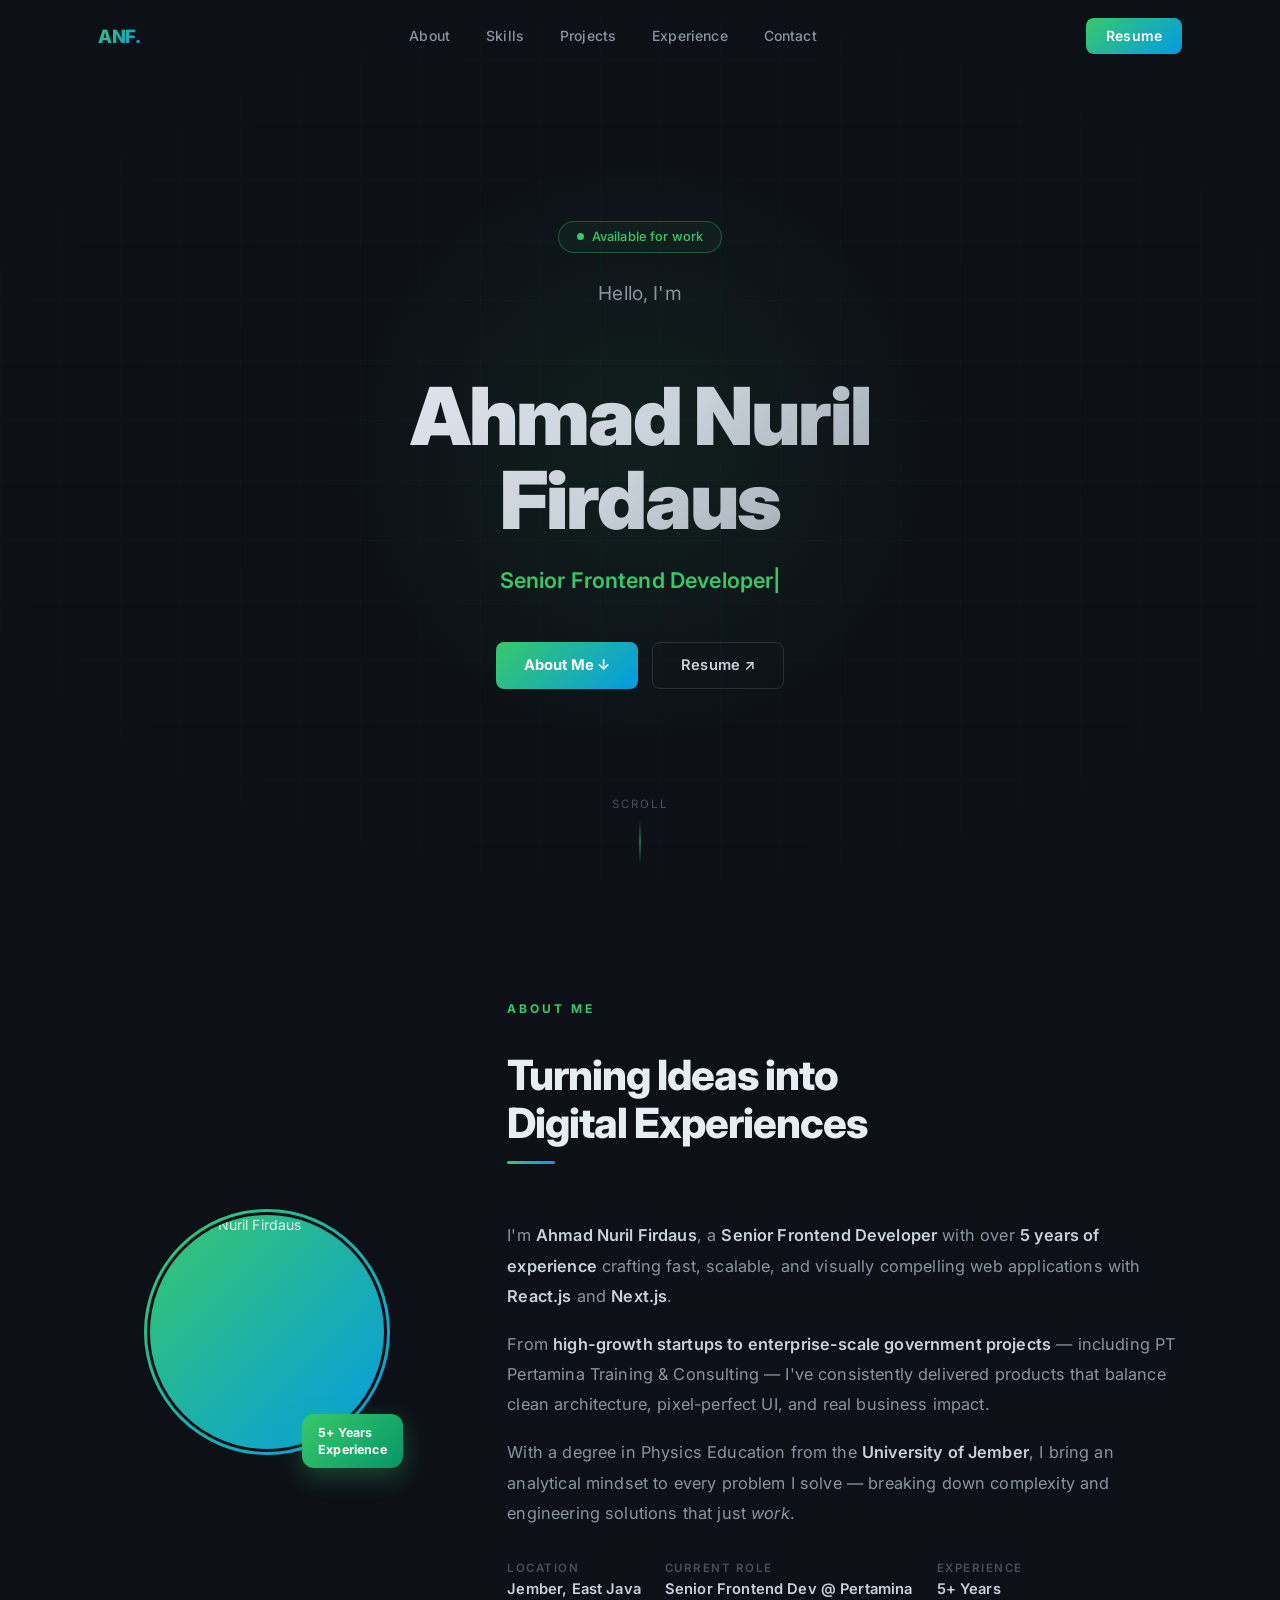
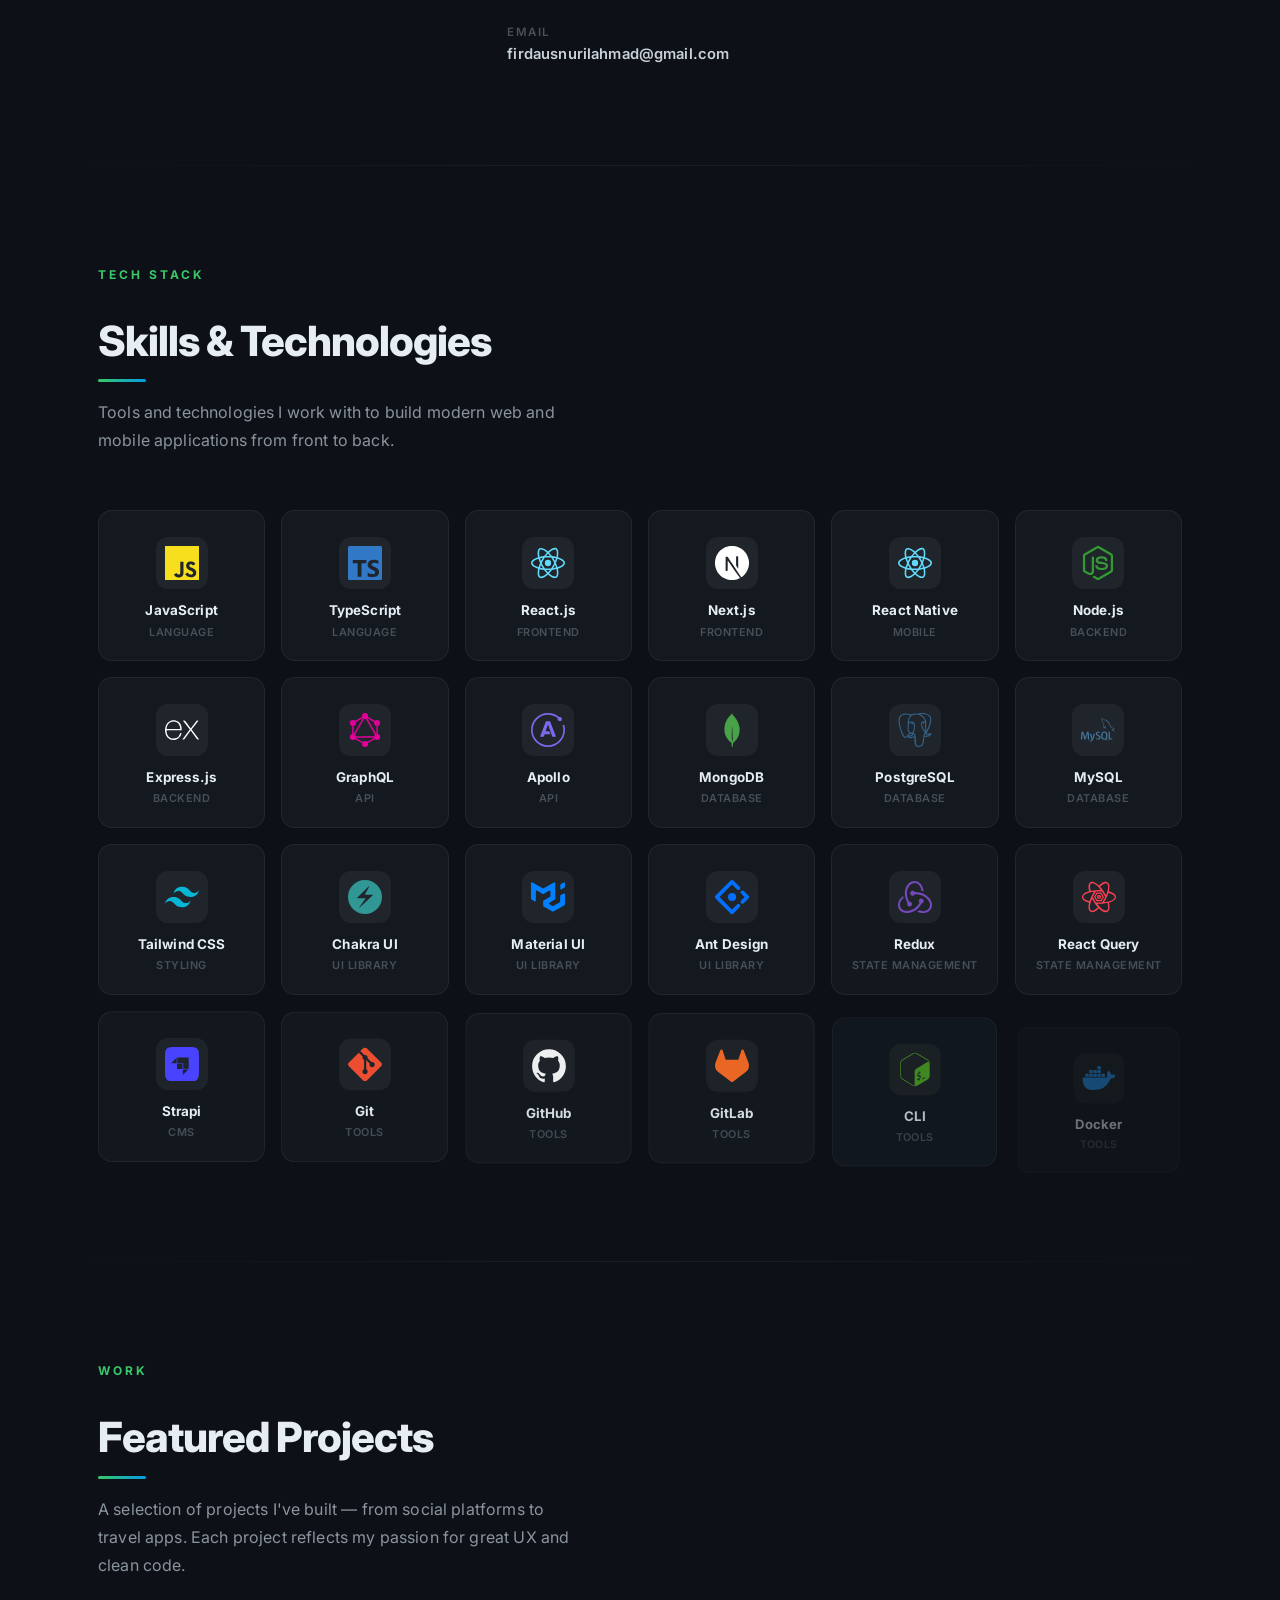
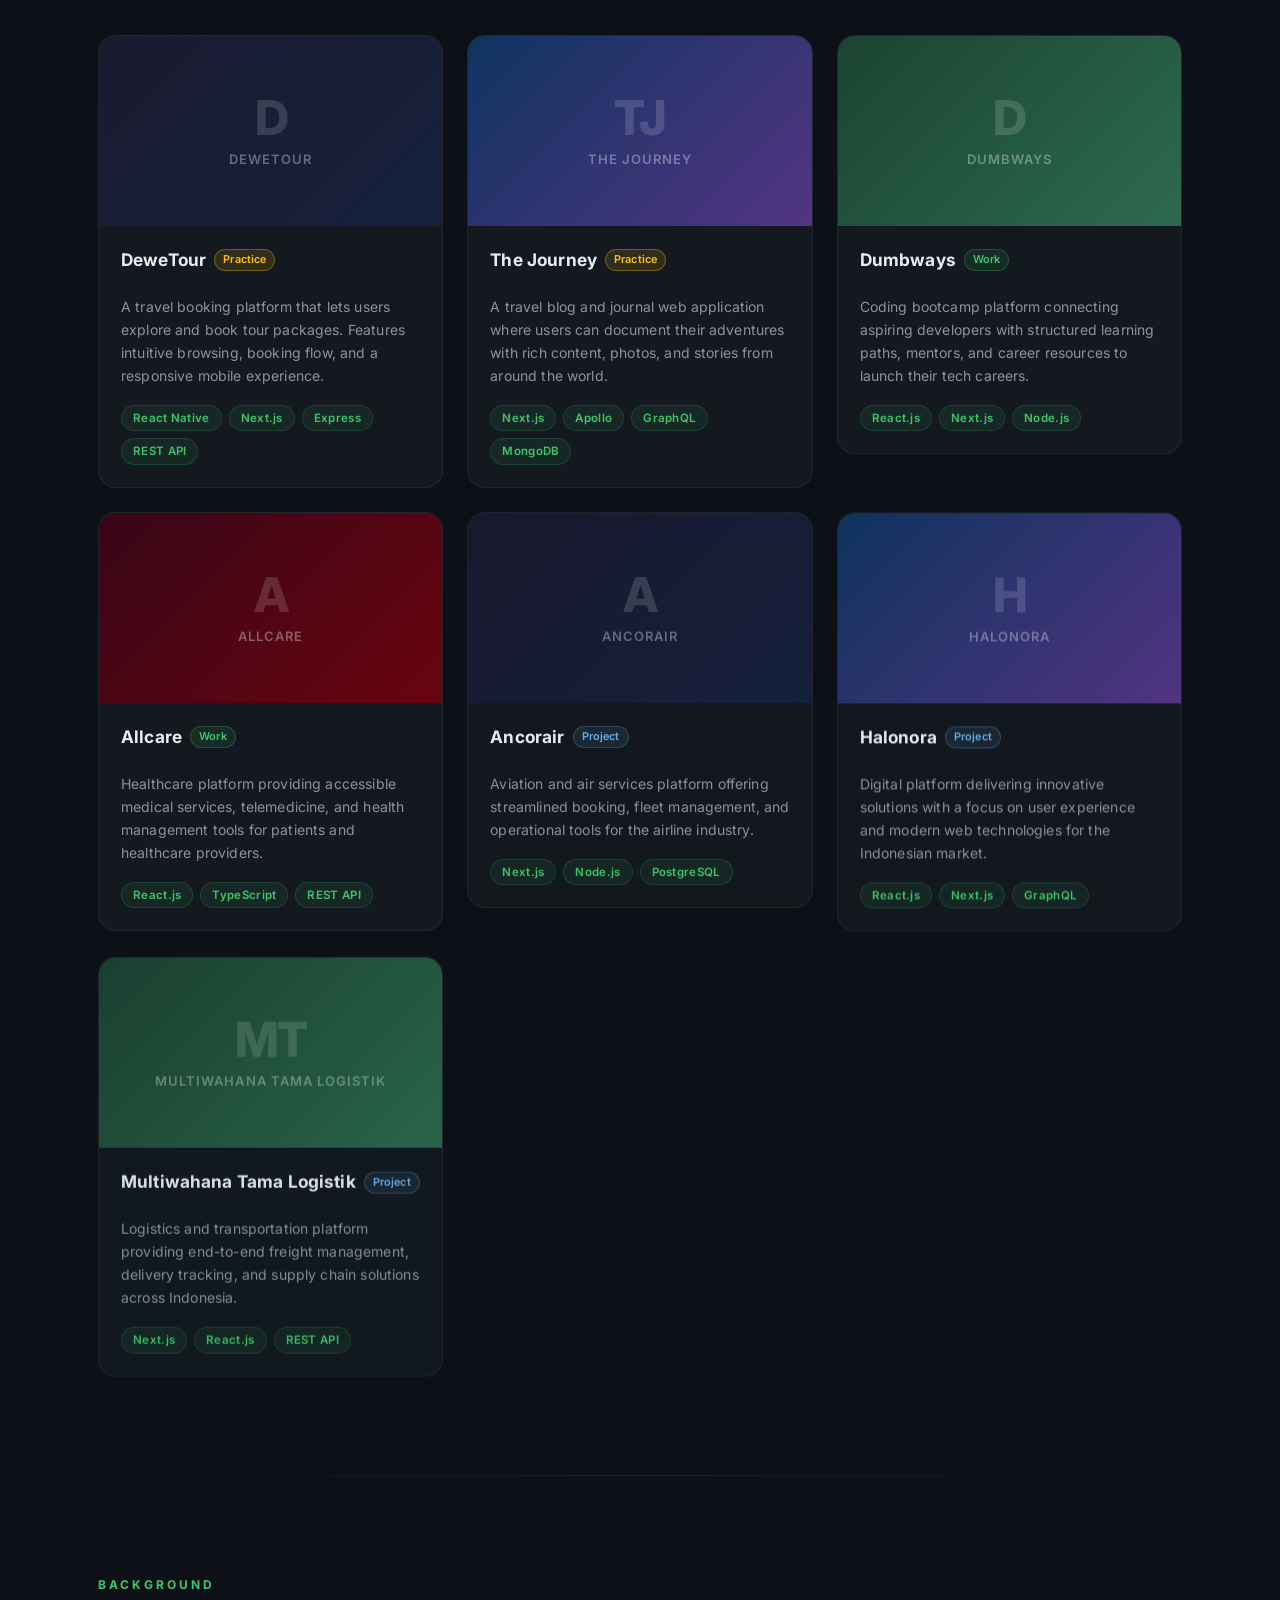
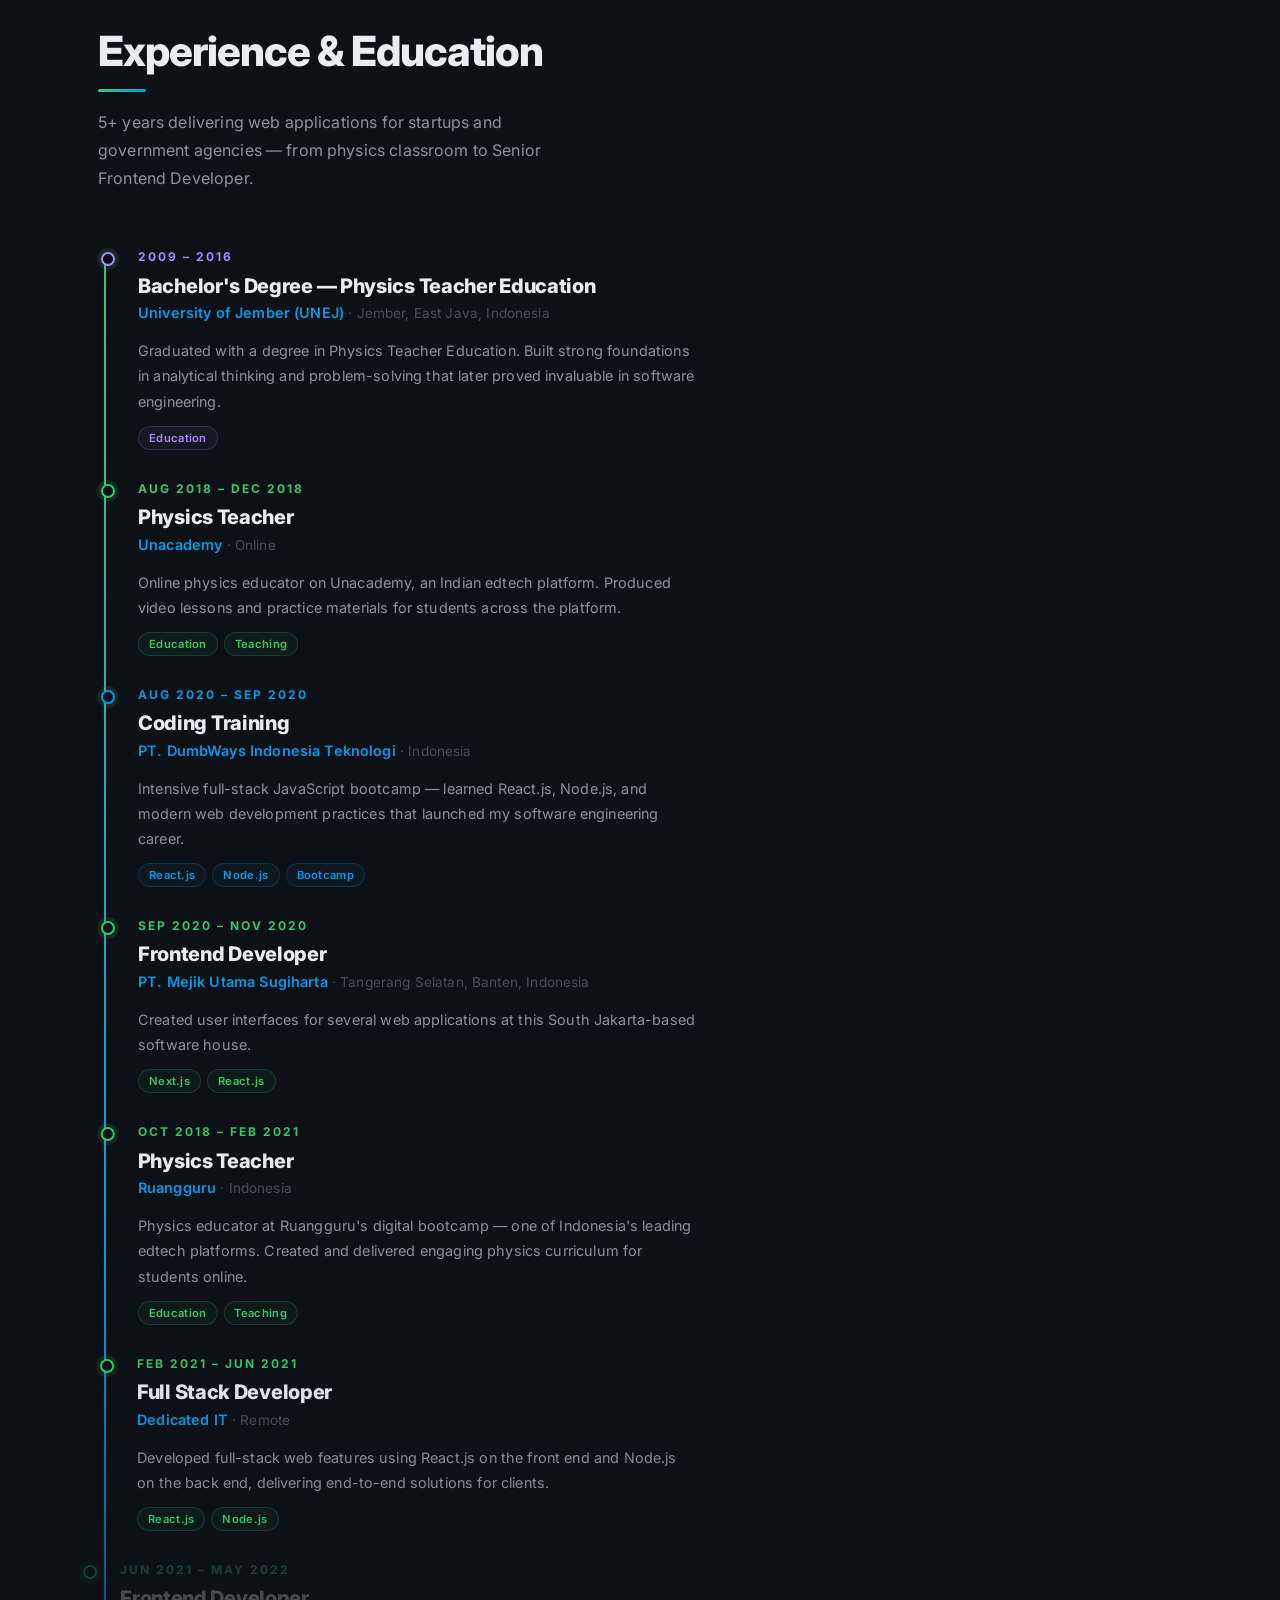
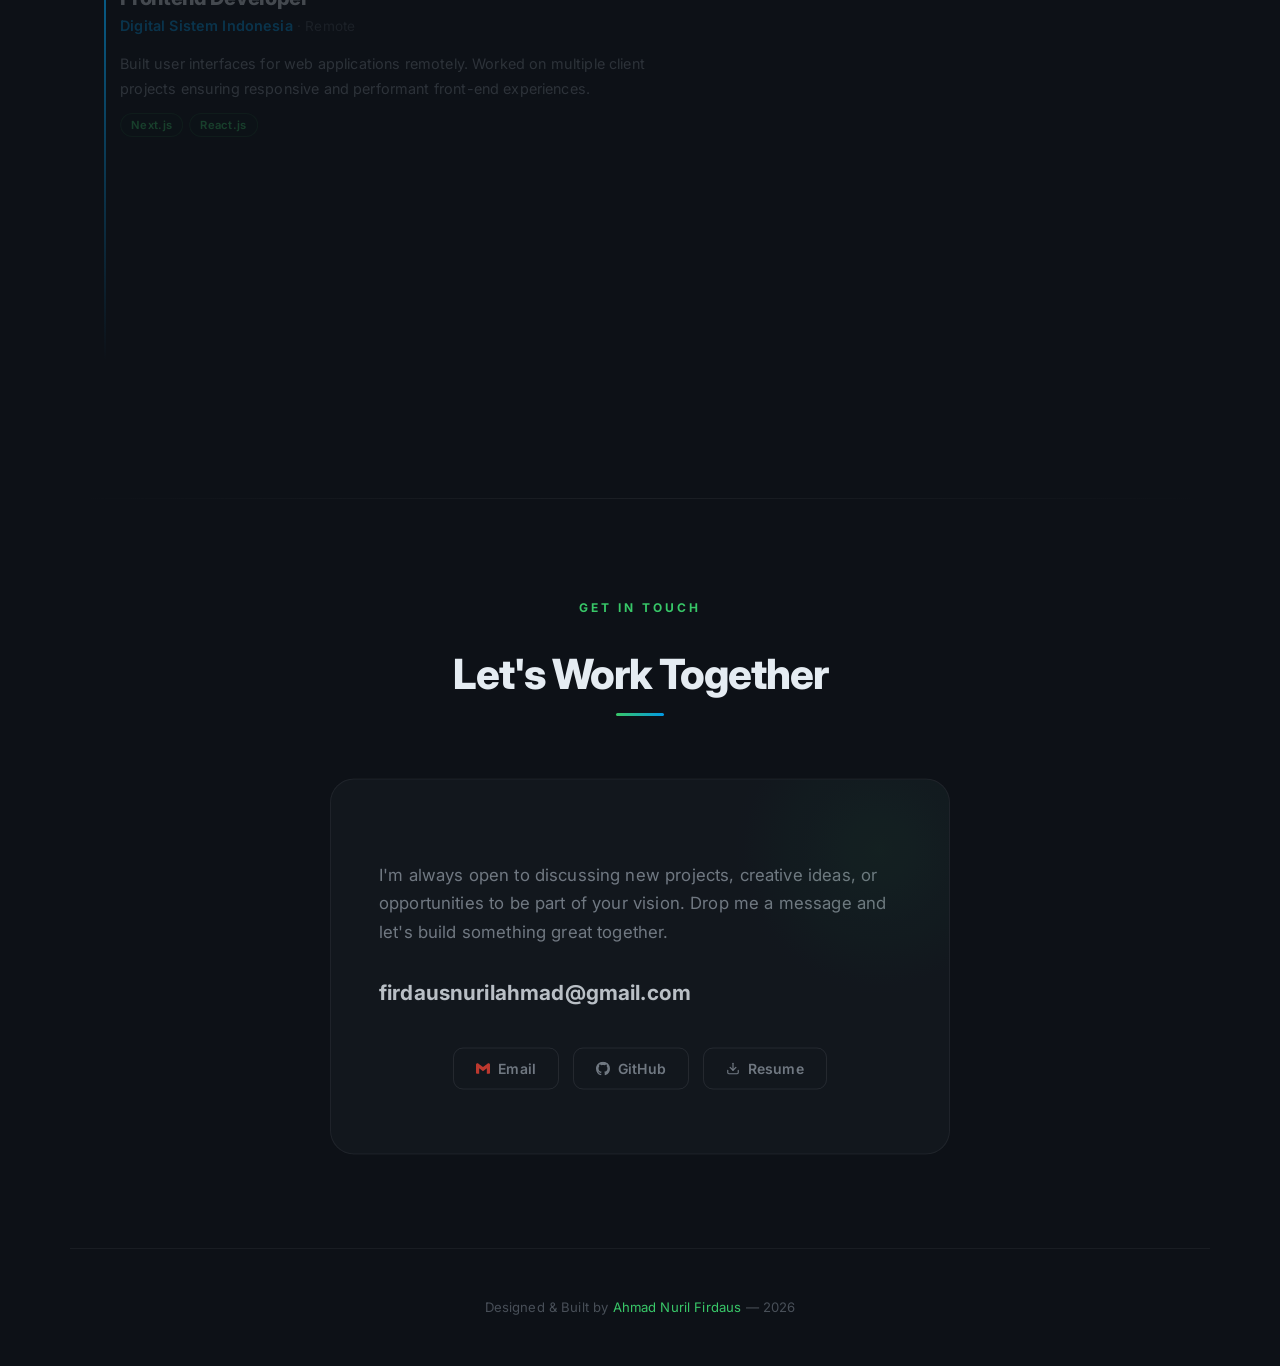
==== commit fa9cd857: "Deploying to gh-pages from  @ 375c734af375a6beb870dfb83e35baad58de7bb8 🚀" ====
--- a/index.html
+++ b/index.html
@@ -33,4 +33,4 @@
 }
   body::backdrop {
     background-color: #fff;
-  }</style></head><body><div id="__next"><div class="landing_page__2d4bl"><nav class="landing_nav__3I5V2 "><div class="landing_navInner__1rfSJ"><a class="landing_navLogo__2_21q" href="#">ANF.</a><ul class="landing_navLinks__2nfa2"><li><a class="landing_navLink__uLHLW" href="#about">About</a></li><li><a class="landing_navLink__uLHLW" href="#skills">Skills</a></li><li><a class="landing_navLink__uLHLW" href="#projects">Projects</a></li><li><a class="landing_navLink__uLHLW" href="#experience">Experience</a></li><li><a class="landing_navLink__uLHLW" href="#contact">Contact</a></li></ul><a class="landing_navCta__1NQvk" href="/resume.pdf" download="" target="_blank" rel="noreferrer">Resume</a></div></nav><section id="hero" class="landing_hero__Ptk5m"><div class="landing_heroGrid__3yLzy"></div><div class="landing_heroGlow__1AGFB"></div><div class="landing_heroContent__33XRD"><div style="opacity:0;transform:translateY(28px) translateZ(0)"><span class="landing_heroBadge__mI6M6"><span class="landing_heroDot__2je8D"></span>Available for work</span></div><p class="landing_heroGreeting__1g-cc" style="opacity:0;transform:translateY(28px) translateZ(0)">Hello, I&#x27;m</p><h1 class="landing_heroName__3aAdC" style="opacity:0;transform:translateY(28px) translateZ(0)">Ahmad Nuril Firdaus</h1><div class="landing_heroTypedWrap__336Zj" style="opacity:0;transform:translateY(28px) translateZ(0)"></div><div class="landing_heroButtons__PmMe1" style="opacity:0;transform:translateY(28px) translateZ(0)"><a class="landing_btnPrimary__IYPu8" href="#about">About Me ↓</a><a class="landing_btnSecondary__2qWYo" href="/resume.pdf" download="" target="_blank" rel="noreferrer">Resume ↗</a></div></div><div class="landing_heroScrollIndicator__2cwZW"><span>Scroll</span><div class="landing_heroScrollBar__3LM4A"></div></div></section><section id="about"><div class="landing_section__2FlVY"><div class="landing_aboutGrid__26YP8"><div style="opacity:0;transform:translateX(-40px) translateZ(0)"><div class="landing_aboutImageContainer__o3bGg"><div class="landing_aboutImageOuter__JUPAU"><div class="landing_aboutImageGradientBorder__3kzoK"></div><img class="landing_aboutImage__2VXz8" src="/seacrop.jpeg" alt="Ahmad Nuril Firdaus"/><div class="landing_aboutImageBadge__3pILi">5+ Years<br/>Experience</div></div></div></div><div style="opacity:0;transform:translateX(40px) translateZ(0)"><div class="landing_sectionHeader__vhJrN"><div class="landing_sectionLabel__enevp">About Me</div><h2 class="landing_sectionTitle__1-Q82">Turning Ideas into<br/>Digital Experiences</h2><div class="landing_sectionDivider__2e22b"></div></div><p class="landing_aboutTextPara__3Lpgv">I&#x27;m <strong>Ahmad Nuril Firdaus</strong>, a<!-- --> <strong>Senior Frontend Developer</strong> with over<!-- --> <strong>5 years of experience</strong> crafting fast, scalable, and visually compelling web applications with<!-- --> <strong>React.js</strong> and <strong>Next.js</strong>.</p><p class="landing_aboutTextPara__3Lpgv">From <strong>high-growth startups to enterprise-scale government projects</strong> — including PT Pertamina Training &amp; Consulting — I&#x27;ve consistently delivered products that balance clean architecture, pixel-perfect UI, and real business impact.</p><p class="landing_aboutTextPara__3Lpgv">With a degree in Physics Education from the<!-- --> <strong>University of Jember</strong>, I bring an analytical mindset to every problem I solve — breaking down complexity and engineering solutions that just <em>work</em>.</p><div class="landing_aboutDetails__1Lli5"><div class="landing_aboutDetailItem__3syIf"><span class="landing_aboutDetailLabel__3CQV-">Location</span><span class="landing_aboutDetailValue__1nwh1">Jember, East Java</span></div><div class="landing_aboutDetailItem__3syIf"><span class="landing_aboutDetailLabel__3CQV-">Current Role</span><span class="landing_aboutDetailValue__1nwh1">Senior Frontend Dev @ Pertamina</span></div><div class="landing_aboutDetailItem__3syIf"><span class="landing_aboutDetailLabel__3CQV-">Experience</span><span class="landing_aboutDetailValue__1nwh1">5+ Years</span></div><div class="landing_aboutDetailItem__3syIf"><span class="landing_aboutDetailLabel__3CQV-">Email</span><span class="landing_aboutDetailValue__1nwh1">firdausnurilahmad@gmail.com</span></div></div></div></div></div></section><section id="skills"><div class="landing_sectionSep__3cP_7"></div><div class="landing_section__2FlVY"><div style="opacity:0;transform:translateY(20px) translateZ(0)"><div class="landing_sectionHeader__vhJrN"><div class="landing_sectionLabel__enevp">Tech Stack</div><h2 class="landing_sectionTitle__1-Q82">Skills &amp; Technologies</h2><div class="landing_sectionDivider__2e22b"></div><p class="landing_sectionDesc__dbKBn">Tools and technologies I work with to build modern web and mobile applications from front to back.</p></div></div><div class="landing_skillsGrid__15zh4"><div style="opacity:0;transform:translateY(24px) scale(0.95) translateZ(0)"><div class="landing_skillCard__3302w" style="--skill-color:#F7DF1E"><span class="landing_skillIcon__3ZaAV" style="color:#F7DF1E"><svg stroke="currentColor" fill="currentColor" stroke-width="0" role="img" viewBox="0 0 24 24" height="34" width="34" xmlns="http://www.w3.org/2000/svg"><title></title><path d="M0 0h24v24H0V0zm22.034 18.276c-.175-1.095-.888-2.015-3.003-2.873-.736-.345-1.554-.585-1.797-1.14-.091-.33-.105-.51-.046-.705.15-.646.915-.84 1.515-.66.39.12.75.42.976.9 1.034-.676 1.034-.676 1.755-1.125-.27-.42-.404-.601-.586-.78-.63-.705-1.469-1.065-2.834-1.034l-.705.089c-.676.165-1.32.525-1.71 1.005-1.14 1.291-.811 3.541.569 4.471 1.365 1.02 3.361 1.244 3.616 2.205.24 1.17-.87 1.545-1.966 1.41-.811-.18-1.26-.586-1.755-1.336l-1.83 1.051c.21.48.45.689.81 1.109 1.74 1.756 6.09 1.666 6.871-1.004.029-.09.24-.705.074-1.65l.046.067zm-8.983-7.245h-2.248c0 1.938-.009 3.864-.009 5.805 0 1.232.063 2.363-.138 2.711-.33.689-1.18.601-1.566.48-.396-.196-.597-.466-.83-.855-.063-.105-.11-.196-.127-.196l-1.825 1.125c.305.63.75 1.172 1.324 1.517.855.51 2.004.675 3.207.405.783-.226 1.458-.691 1.811-1.411.51-.93.402-2.07.397-3.346.012-2.054 0-4.109 0-6.179l.004-.056z"></path></svg></span><div class="landing_skillName__7sE6x">JavaScript</div><div class="landing_skillCategory__3QZNp">Language</div></div></div><div style="opacity:0;transform:translateY(24px) scale(0.95) translateZ(0)"><div class="landing_skillCard__3302w" style="--skill-color:#3178C6"><span class="landing_skillIcon__3ZaAV" style="color:#3178C6"><svg stroke="currentColor" fill="currentColor" stroke-width="0" role="img" viewBox="0 0 24 24" height="34" width="34" xmlns="http://www.w3.org/2000/svg"><title></title><path d="M1.125 0C.502 0 0 .502 0 1.125v21.75C0 23.498.502 24 1.125 24h21.75c.623 0 1.125-.502 1.125-1.125V1.125C24 .502 23.498 0 22.875 0zm17.363 9.75c.612 0 1.154.037 1.627.111a6.38 6.38 0 0 1 1.306.34v2.458a3.95 3.95 0 0 0-.643-.361 5.093 5.093 0 0 0-.717-.26 5.453 5.453 0 0 0-1.426-.2c-.3 0-.573.028-.819.086a2.1 2.1 0 0 0-.623.242c-.17.104-.3.229-.393.374a.888.888 0 0 0-.14.49c0 .196.053.373.156.529.104.156.252.304.443.444s.423.276.696.41c.273.135.582.274.926.416.47.197.892.407 1.266.628.374.222.695.473.963.753.268.279.472.598.614.957.142.359.214.776.214 1.253 0 .657-.125 1.21-.373 1.656a3.033 3.033 0 0 1-1.012 1.085 4.38 4.38 0 0 1-1.487.596c-.566.12-1.163.18-1.79.18a9.916 9.916 0 0 1-1.84-.164 5.544 5.544 0 0 1-1.512-.493v-2.63a5.033 5.033 0 0 0 3.237 1.2c.333 0 .624-.03.872-.09.249-.06.456-.144.623-.25.166-.108.29-.234.373-.38a1.023 1.023 0 0 0-.074-1.089 2.12 2.12 0 0 0-.537-.5 5.597 5.597 0 0 0-.807-.444 27.72 27.72 0 0 0-1.007-.436c-.918-.383-1.602-.852-2.053-1.405-.45-.553-.676-1.222-.676-2.005 0-.614.123-1.141.369-1.582.246-.441.58-.804 1.004-1.089a4.494 4.494 0 0 1 1.47-.629 7.536 7.536 0 0 1 1.77-.201zm-15.113.188h9.563v2.166H9.506v9.646H6.789v-9.646H3.375z"></path></svg></span><div class="landing_skillName__7sE6x">TypeScript</div><div class="landing_skillCategory__3QZNp">Language</div></div></div><div style="opacity:0;transform:translateY(24px) scale(0.95) translateZ(0)"><div class="landing_skillCard__3302w" style="--skill-color:#61DAFB"><span class="landing_skillIcon__3ZaAV" style="color:#61DAFB"><svg stroke="currentColor" fill="currentColor" stroke-width="0" role="img" viewBox="0 0 24 24" height="34" width="34" xmlns="http://www.w3.org/2000/svg"><title></title><path d="M14.23 12.004a2.236 2.236 0 0 1-2.235 2.236 2.236 2.236 0 0 1-2.236-2.236 2.236 2.236 0 0 1 2.235-2.236 2.236 2.236 0 0 1 2.236 2.236zm2.648-10.69c-1.346 0-3.107.96-4.888 2.622-1.78-1.653-3.542-2.602-4.887-2.602-.41 0-.783.093-1.106.278-1.375.793-1.683 3.264-.973 6.365C1.98 8.917 0 10.42 0 12.004c0 1.59 1.99 3.097 5.043 4.03-.704 3.113-.39 5.588.988 6.38.32.187.69.275 1.102.275 1.345 0 3.107-.96 4.888-2.624 1.78 1.654 3.542 2.603 4.887 2.603.41 0 .783-.09 1.106-.275 1.374-.792 1.683-3.263.973-6.365C22.02 15.096 24 13.59 24 12.004c0-1.59-1.99-3.097-5.043-4.032.704-3.11.39-5.587-.988-6.38-.318-.184-.688-.277-1.092-.278zm-.005 1.09v.006c.225 0 .406.044.558.127.666.382.955 1.835.73 3.704-.054.46-.142.945-.25 1.44-.96-.236-2.006-.417-3.107-.534-.66-.905-1.345-1.727-2.035-2.447 1.592-1.48 3.087-2.292 4.105-2.295zm-9.77.02c1.012 0 2.514.808 4.11 2.28-.686.72-1.37 1.537-2.02 2.442-1.107.117-2.154.298-3.113.538-.112-.49-.195-.964-.254-1.42-.23-1.868.054-3.32.714-3.707.19-.09.4-.127.563-.132zm4.882 3.05c.455.468.91.992 1.36 1.564-.44-.02-.89-.034-1.345-.034-.46 0-.915.01-1.36.034.44-.572.895-1.096 1.345-1.565zM12 8.1c.74 0 1.477.034 2.202.093.406.582.802 1.203 1.183 1.86.372.64.71 1.29 1.018 1.946-.308.655-.646 1.31-1.013 1.95-.38.66-.773 1.288-1.18 1.87-.728.063-1.466.098-2.21.098-.74 0-1.477-.035-2.202-.093-.406-.582-.802-1.204-1.183-1.86-.372-.64-.71-1.29-1.018-1.946.303-.657.646-1.313 1.013-1.954.38-.66.773-1.286 1.18-1.868.728-.064 1.466-.098 2.21-.098zm-3.635.254c-.24.377-.48.763-.704 1.16-.225.39-.435.782-.635 1.174-.265-.656-.49-1.31-.676-1.947.64-.15 1.315-.283 2.015-.386zm7.26 0c.695.103 1.365.23 2.006.387-.18.632-.405 1.282-.66 1.933-.2-.39-.41-.783-.64-1.174-.225-.392-.465-.774-.705-1.146zm3.063.675c.484.15.944.317 1.375.498 1.732.74 2.852 1.708 2.852 2.476-.005.768-1.125 1.74-2.857 2.475-.42.18-.88.342-1.355.493-.28-.958-.646-1.956-1.1-2.98.45-1.017.81-2.01 1.085-2.964zm-13.395.004c.278.96.645 1.957 1.1 2.98-.45 1.017-.812 2.01-1.086 2.964-.484-.15-.944-.318-1.37-.5-1.732-.737-2.852-1.706-2.852-2.474 0-.768 1.12-1.742 2.852-2.476.42-.18.88-.342 1.356-.494zm11.678 4.28c.265.657.49 1.312.676 1.948-.64.157-1.316.29-2.016.39.24-.375.48-.762.705-1.158.225-.39.435-.788.636-1.18zm-9.945.02c.2.392.41.783.64 1.175.23.39.465.772.705 1.143-.695-.102-1.365-.23-2.006-.386.18-.63.406-1.282.66-1.933zM17.92 16.32c.112.493.2.968.254 1.423.23 1.868-.054 3.32-.714 3.708-.147.09-.338.128-.563.128-1.012 0-2.514-.807-4.11-2.28.686-.72 1.37-1.536 2.02-2.44 1.107-.118 2.154-.3 3.113-.54zm-11.83.01c.96.234 2.006.415 3.107.532.66.905 1.345 1.727 2.035 2.446-1.595 1.483-3.092 2.295-4.11 2.295-.22-.005-.406-.05-.553-.132-.666-.38-.955-1.834-.73-3.703.054-.46.142-.944.25-1.438zm4.56.64c.44.02.89.034 1.345.034.46 0 .915-.01 1.36-.034-.44.572-.895 1.095-1.345 1.565-.455-.47-.91-.993-1.36-1.565z"></path></svg></span><div class="landing_skillName__7sE6x">React.js</div><div class="landing_skillCategory__3QZNp">Frontend</div></div></div><div style="opacity:0;transform:translateY(24px) scale(0.95) translateZ(0)"><div class="landing_skillCard__3302w" style="--skill-color:#FFFFFF"><span class="landing_skillIcon__3ZaAV" style="color:#FFFFFF"><svg stroke="currentColor" fill="currentColor" stroke-width="0" role="img" viewBox="0 0 24 24" height="34" width="34" xmlns="http://www.w3.org/2000/svg"><title></title><path d="M11.5725 0c-.1763 0-.3098.0013-.3584.0067-.0516.0053-.2159.021-.3636.0328-3.4088.3073-6.6017 2.1463-8.624 4.9728C1.1004 6.584.3802 8.3666.1082 10.255c-.0962.659-.108.8537-.108 1.7474s.012 1.0884.108 1.7476c.652 4.506 3.8591 8.2919 8.2087 9.6945.7789.2511 1.6.4223 2.5337.5255.3636.04 1.9354.04 2.299 0 1.6117-.1783 2.9772-.577 4.3237-1.2643.2065-.1056.2464-.1337.2183-.1573-.0188-.0139-.8987-1.1938-1.9543-2.62l-1.919-2.592-2.4047-3.5583c-1.3231-1.9564-2.4117-3.556-2.4211-3.556-.0094-.0026-.0187 1.5787-.0235 3.509-.0067 3.3802-.0093 3.5162-.0516 3.596-.061.115-.108.1618-.2064.2134-.075.0374-.1408.0445-.495.0445h-.406l-.1078-.068a.4383.4383 0 01-.1572-.1712l-.0493-.1056.0053-4.703.0067-4.7054.0726-.0915c.0376-.0493.1174-.1125.1736-.143.0962-.047.1338-.0517.5396-.0517.4787 0 .5584.0187.6827.1547.0353.0377 1.3373 1.9987 2.895 4.3608a10760.433 10760.433 0 004.7344 7.1706l1.9002 2.8782.096-.0633c.8518-.5536 1.7525-1.3418 2.4657-2.1627 1.5179-1.7429 2.4963-3.868 2.8247-6.134.0961-.6591.1078-.854.1078-1.7475 0-.8937-.012-1.0884-.1078-1.7476-.6522-4.506-3.8592-8.2919-8.2087-9.6945-.7672-.2487-1.5836-.42-2.4985-.5232-.169-.0176-1.0835-.0366-1.6123-.037zm4.0685 7.217c.3473 0 .4082.0053.4857.047.1127.0562.204.1642.237.2767.0186.061.0234 1.3653.0186 4.3044l-.0067 4.2175-.7436-1.14-.7461-1.14v-3.066c0-1.982.0093-3.0963.0234-3.1502.0375-.1313.1196-.2346.2323-.2955.0961-.0494.1313-.054.4997-.054z"></path></svg></span><div class="landing_skillName__7sE6x">Next.js</div><div class="landing_skillCategory__3QZNp">Frontend</div></div></div><div style="opacity:0;transform:translateY(24px) scale(0.95) translateZ(0)"><div class="landing_skillCard__3302w" style="--skill-color:#61DAFB"><span class="landing_skillIcon__3ZaAV" style="color:#61DAFB"><svg stroke="currentColor" fill="currentColor" stroke-width="0" role="img" viewBox="0 0 24 24" height="34" width="34" xmlns="http://www.w3.org/2000/svg"><title></title><path d="M14.23 12.004a2.236 2.236 0 0 1-2.235 2.236 2.236 2.236 0 0 1-2.236-2.236 2.236 2.236 0 0 1 2.235-2.236 2.236 2.236 0 0 1 2.236 2.236zm2.648-10.69c-1.346 0-3.107.96-4.888 2.622-1.78-1.653-3.542-2.602-4.887-2.602-.41 0-.783.093-1.106.278-1.375.793-1.683 3.264-.973 6.365C1.98 8.917 0 10.42 0 12.004c0 1.59 1.99 3.097 5.043 4.03-.704 3.113-.39 5.588.988 6.38.32.187.69.275 1.102.275 1.345 0 3.107-.96 4.888-2.624 1.78 1.654 3.542 2.603 4.887 2.603.41 0 .783-.09 1.106-.275 1.374-.792 1.683-3.263.973-6.365C22.02 15.096 24 13.59 24 12.004c0-1.59-1.99-3.097-5.043-4.032.704-3.11.39-5.587-.988-6.38-.318-.184-.688-.277-1.092-.278zm-.005 1.09v.006c.225 0 .406.044.558.127.666.382.955 1.835.73 3.704-.054.46-.142.945-.25 1.44-.96-.236-2.006-.417-3.107-.534-.66-.905-1.345-1.727-2.035-2.447 1.592-1.48 3.087-2.292 4.105-2.295zm-9.77.02c1.012 0 2.514.808 4.11 2.28-.686.72-1.37 1.537-2.02 2.442-1.107.117-2.154.298-3.113.538-.112-.49-.195-.964-.254-1.42-.23-1.868.054-3.32.714-3.707.19-.09.4-.127.563-.132zm4.882 3.05c.455.468.91.992 1.36 1.564-.44-.02-.89-.034-1.345-.034-.46 0-.915.01-1.36.034.44-.572.895-1.096 1.345-1.565zM12 8.1c.74 0 1.477.034 2.202.093.406.582.802 1.203 1.183 1.86.372.64.71 1.29 1.018 1.946-.308.655-.646 1.31-1.013 1.95-.38.66-.773 1.288-1.18 1.87-.728.063-1.466.098-2.21.098-.74 0-1.477-.035-2.202-.093-.406-.582-.802-1.204-1.183-1.86-.372-.64-.71-1.29-1.018-1.946.303-.657.646-1.313 1.013-1.954.38-.66.773-1.286 1.18-1.868.728-.064 1.466-.098 2.21-.098zm-3.635.254c-.24.377-.48.763-.704 1.16-.225.39-.435.782-.635 1.174-.265-.656-.49-1.31-.676-1.947.64-.15 1.315-.283 2.015-.386zm7.26 0c.695.103 1.365.23 2.006.387-.18.632-.405 1.282-.66 1.933-.2-.39-.41-.783-.64-1.174-.225-.392-.465-.774-.705-1.146zm3.063.675c.484.15.944.317 1.375.498 1.732.74 2.852 1.708 2.852 2.476-.005.768-1.125 1.74-2.857 2.475-.42.18-.88.342-1.355.493-.28-.958-.646-1.956-1.1-2.98.45-1.017.81-2.01 1.085-2.964zm-13.395.004c.278.96.645 1.957 1.1 2.98-.45 1.017-.812 2.01-1.086 2.964-.484-.15-.944-.318-1.37-.5-1.732-.737-2.852-1.706-2.852-2.474 0-.768 1.12-1.742 2.852-2.476.42-.18.88-.342 1.356-.494zm11.678 4.28c.265.657.49 1.312.676 1.948-.64.157-1.316.29-2.016.39.24-.375.48-.762.705-1.158.225-.39.435-.788.636-1.18zm-9.945.02c.2.392.41.783.64 1.175.23.39.465.772.705 1.143-.695-.102-1.365-.23-2.006-.386.18-.63.406-1.282.66-1.933zM17.92 16.32c.112.493.2.968.254 1.423.23 1.868-.054 3.32-.714 3.708-.147.09-.338.128-.563.128-1.012 0-2.514-.807-4.11-2.28.686-.72 1.37-1.536 2.02-2.44 1.107-.118 2.154-.3 3.113-.54zm-11.83.01c.96.234 2.006.415 3.107.532.66.905 1.345 1.727 2.035 2.446-1.595 1.483-3.092 2.295-4.11 2.295-.22-.005-.406-.05-.553-.132-.666-.38-.955-1.834-.73-3.703.054-.46.142-.944.25-1.438zm4.56.64c.44.02.89.034 1.345.034.46 0 .915-.01 1.36-.034-.44.572-.895 1.095-1.345 1.565-.455-.47-.91-.993-1.36-1.565z"></path></svg></span><div class="landing_skillName__7sE6x">React Native</div><div class="landing_skillCategory__3QZNp">Mobile</div></div></div><div style="opacity:0;transform:translateY(24px) scale(0.95) translateZ(0)"><div class="landing_skillCard__3302w" style="--skill-color:#339933"><span class="landing_skillIcon__3ZaAV" style="color:#339933"><svg stroke="currentColor" fill="currentColor" stroke-width="0" role="img" viewBox="0 0 24 24" height="34" width="34" xmlns="http://www.w3.org/2000/svg"><title></title><path d="M11.998,24c-0.321,0-0.641-0.084-0.922-0.247l-2.936-1.737c-0.438-0.245-0.224-0.332-0.08-0.383 c0.585-0.203,0.703-0.25,1.328-0.604c0.065-0.037,0.151-0.023,0.218,0.017l2.256,1.339c0.082,0.045,0.197,0.045,0.272,0l8.795-5.076 c0.082-0.047,0.134-0.141,0.134-0.238V6.921c0-0.099-0.053-0.192-0.137-0.242l-8.791-5.072c-0.081-0.047-0.189-0.047-0.271,0 L3.075,6.68C2.99,6.729,2.936,6.825,2.936,6.921v10.15c0,0.097,0.054,0.189,0.139,0.235l2.409,1.392 c1.307,0.654,2.108-0.116,2.108-0.89V7.787c0-0.142,0.114-0.253,0.256-0.253h1.115c0.139,0,0.255,0.112,0.255,0.253v10.021 c0,1.745-0.95,2.745-2.604,2.745c-0.508,0-0.909,0-2.026-0.551L2.28,18.675c-0.57-0.329-0.922-0.945-0.922-1.604V6.921 c0-0.659,0.353-1.275,0.922-1.603l8.795-5.082c0.557-0.315,1.296-0.315,1.848,0l8.794,5.082c0.57,0.329,0.924,0.944,0.924,1.603 v10.15c0,0.659-0.354,1.273-0.924,1.604l-8.794,5.078C12.643,23.916,12.324,24,11.998,24z M19.099,13.993 c0-1.9-1.284-2.406-3.987-2.763c-2.731-0.361-3.009-0.548-3.009-1.187c0-0.528,0.235-1.233,2.258-1.233 c1.807,0,2.473,0.389,2.747,1.607c0.024,0.115,0.129,0.199,0.247,0.199h1.141c0.071,0,0.138-0.031,0.186-0.081 c0.048-0.054,0.074-0.123,0.067-0.196c-0.177-2.098-1.571-3.076-4.388-3.076c-2.508,0-4.004,1.058-4.004,2.833 c0,1.925,1.488,2.457,3.895,2.695c2.88,0.282,3.103,0.703,3.103,1.269c0,0.983-0.789,1.402-2.642,1.402 c-2.327,0-2.839-0.584-3.011-1.742c-0.02-0.124-0.126-0.215-0.253-0.215h-1.137c-0.141,0-0.254,0.112-0.254,0.253 c0,1.482,0.806,3.248,4.655,3.248C17.501,17.007,19.099,15.91,19.099,13.993z"></path></svg></span><div class="landing_skillName__7sE6x">Node.js</div><div class="landing_skillCategory__3QZNp">Backend</div></div></div><div style="opacity:0;transform:translateY(24px) scale(0.95) translateZ(0)"><div class="landing_skillCard__3302w" style="--skill-color:#FFFFFF"><span class="landing_skillIcon__3ZaAV" style="color:#FFFFFF"><svg stroke="currentColor" fill="currentColor" stroke-width="0" role="img" viewBox="0 0 24 24" height="34" width="34" xmlns="http://www.w3.org/2000/svg"><title></title><path d="M24 18.588a1.529 1.529 0 01-1.895-.72l-3.45-4.771-.5-.667-4.003 5.444a1.466 1.466 0 01-1.802.708l5.158-6.92-4.798-6.251a1.595 1.595 0 011.9.666l3.576 4.83 3.596-4.81a1.435 1.435 0 011.788-.668L21.708 7.9l-2.522 3.283a.666.666 0 000 .994l4.804 6.412zM.002 11.576l.42-2.075c1.154-4.103 5.858-5.81 9.094-3.27 1.895 1.489 2.368 3.597 2.275 5.973H1.116C.943 16.447 4.005 19.009 7.92 17.7a4.078 4.078 0 002.582-2.876c.207-.666.548-.78 1.174-.588a5.417 5.417 0 01-2.589 3.957 6.272 6.272 0 01-7.306-.933 6.575 6.575 0 01-1.64-3.858c0-.235-.08-.455-.134-.666A88.33 88.33 0 010 11.577zm1.127-.286h9.654c-.06-3.076-2.001-5.258-4.59-5.278-2.882-.04-4.944 2.094-5.071 5.264z"></path></svg></span><div class="landing_skillName__7sE6x">Express.js</div><div class="landing_skillCategory__3QZNp">Backend</div></div></div><div style="opacity:0;transform:translateY(24px) scale(0.95) translateZ(0)"><div class="landing_skillCard__3302w" style="--skill-color:#E10098"><span class="landing_skillIcon__3ZaAV" style="color:#E10098"><svg stroke="currentColor" fill="currentColor" stroke-width="0" role="img" viewBox="0 0 24 24" height="34" width="34" xmlns="http://www.w3.org/2000/svg"><title></title><path d="M12.002 0a2.138 2.138 0 1 0 0 4.277 2.138 2.138 0 1 0 0-4.277zm8.54 4.931a2.138 2.138 0 1 0 0 4.277 2.138 2.138 0 1 0 0-4.277zm0 9.862a2.138 2.138 0 1 0 0 4.277 2.138 2.138 0 1 0 0-4.277zm-8.54 4.931a2.138 2.138 0 1 0 0 4.276 2.138 2.138 0 1 0 0-4.276zm-8.542-4.93a2.138 2.138 0 1 0 0 4.276 2.138 2.138 0 1 0 0-4.277zm0-9.863a2.138 2.138 0 1 0 0 4.277 2.138 2.138 0 1 0 0-4.277zm8.542-3.378L2.953 6.777v10.448l9.049 5.224 9.047-5.224V6.777zm0 1.601 7.66 13.27H4.34zm-1.387.371L3.97 15.037V7.363zm2.774 0 6.646 3.838v7.674zM5.355 17.44h13.293l-6.646 3.836z"></path></svg></span><div class="landing_skillName__7sE6x">GraphQL</div><div class="landing_skillCategory__3QZNp">API</div></div></div><div style="opacity:0;transform:translateY(24px) scale(0.95) translateZ(0)"><div class="landing_skillCard__3302w" style="--skill-color:#7B69EE"><span class="landing_skillIcon__3ZaAV" style="color:#7B69EE"><svg stroke="currentColor" fill="currentColor" stroke-width="0" role="img" viewBox="0 0 24 24" height="34" width="34" xmlns="http://www.w3.org/2000/svg"><title></title><path d="M12,0C5.372,0 0,5.373 0,12 0,18.628 5.372,24 12,24 18.627,24 24,18.628 24,12A12.014,12.014 0 0 0 23.527,8.657 0.6,0.6 0 0 0 22.4,9.066H22.398C22.663,10.009 22.8,10.994 22.8,12A10.73,10.73 0 0 1 19.637,19.637 10.729,10.729 0 0 1 12,22.8 10.73,10.73 0 0 1 4.363,19.637 10.728,10.728 0 0 1 1.2,12 10.73,10.73 0 0 1 4.363,4.363 10.728,10.728 0 0 1 12,1.2C14.576,1.2 17.013,2.096 18.958,3.74A1.466,1.466 0 1 0 19.82,2.9 11.953,11.953 0 0 0 12,0ZM10.56,5.88 6.36,16.782H8.99L9.677,14.934H13.646L12.927,12.892H10.314L12.014,8.201 15.038,16.781H17.669L13.47,5.88Z"></path></svg></span><div class="landing_skillName__7sE6x">Apollo</div><div class="landing_skillCategory__3QZNp">API</div></div></div><div style="opacity:0;transform:translateY(24px) scale(0.95) translateZ(0)"><div class="landing_skillCard__3302w" style="--skill-color:#47A248"><span class="landing_skillIcon__3ZaAV" style="color:#47A248"><svg stroke="currentColor" fill="currentColor" stroke-width="0" role="img" viewBox="0 0 24 24" height="34" width="34" xmlns="http://www.w3.org/2000/svg"><title></title><path d="M17.193 9.555c-1.264-5.58-4.252-7.414-4.573-8.115-.28-.394-.53-.954-.735-1.44-.036.495-.055.685-.523 1.184-.723.566-4.438 3.682-4.74 10.02-.282 5.912 4.27 9.435 4.888 9.884l.07.05A73.49 73.49 0 0111.91 24h.481c.114-1.032.284-2.056.51-3.07.417-.296.604-.463.85-.693a11.342 11.342 0 003.639-8.464c.01-.814-.103-1.662-.197-2.218zm-5.336 8.195s0-8.291.275-8.29c.213 0 .49 10.695.49 10.695-.381-.045-.765-1.76-.765-2.405z"></path></svg></span><div class="landing_skillName__7sE6x">MongoDB</div><div class="landing_skillCategory__3QZNp">Database</div></div></div><div style="opacity:0;transform:translateY(24px) scale(0.95) translateZ(0)"><div class="landing_skillCard__3302w" style="--skill-color:#336791"><span class="landing_skillIcon__3ZaAV" style="color:#336791"><svg stroke="currentColor" fill="currentColor" stroke-width="0" role="img" viewBox="0 0 24 24" height="34" width="34" xmlns="http://www.w3.org/2000/svg"><title></title><path d="M23.5594 14.7228a.5269.5269 0 0 0-.0563-.1191c-.139-.2632-.4768-.3418-1.0074-.2321-1.6533.3411-2.2935.1312-2.5256-.0191 1.342-2.0482 2.445-4.522 3.0411-6.8297.2714-1.0507.7982-3.5237.1222-4.7316a1.5641 1.5641 0 0 0-.1509-.235C21.6931.9086 19.8007.0248 17.5099.0005c-1.4947-.0158-2.7705.3461-3.1161.4794a9.449 9.449 0 0 0-.5159-.0816 8.044 8.044 0 0 0-1.3114-.1278c-1.1822-.0184-2.2038.2642-3.0498.8406-.8573-.3211-4.7888-1.645-7.2219.0788C.9359 2.1526.3086 3.8733.4302 6.3043c.0409.818.5069 3.334 1.2423 5.7436.4598 1.5065.9387 2.7019 1.4334 3.582.553.9942 1.1259 1.5933 1.7143 1.7895.4474.1491 1.1327.1441 1.8581-.7279.8012-.9635 1.5903-1.8258 1.9446-2.2069.4351.2355.9064.3625 1.39.3772a.0569.0569 0 0 0 .0004.0041 11.0312 11.0312 0 0 0-.2472.3054c-.3389.4302-.4094.5197-1.5002.7443-.3102.064-1.1344.2339-1.1464.8115-.0025.1224.0329.2309.0919.3268.2269.4231.9216.6097 1.015.6331 1.3345.3335 2.5044.092 3.3714-.6787-.017 2.231.0775 4.4174.3454 5.0874.2212.5529.7618 1.9045 2.4692 1.9043.2505 0 .5263-.0291.8296-.0941 1.7819-.3821 2.5557-1.1696 2.855-2.9059.1503-.8707.4016-2.8753.5388-4.1012.0169-.0703.0357-.1207.057-.1362.0007-.0005.0697-.0471.4272.0307a.3673.3673 0 0 0 .0443.0068l.2539.0223.0149.001c.8468.0384 1.9114-.1426 2.5312-.4308.6438-.2988 1.8057-1.0323 1.5951-1.6698zM2.371 11.8765c-.7435-2.4358-1.1779-4.8851-1.2123-5.5719-.1086-2.1714.4171-3.6829 1.5623-4.4927 1.8367-1.2986 4.8398-.5408 6.108-.13-.0032.0032-.0066.0061-.0098.0094-2.0238 2.044-1.9758 5.536-1.9708 5.7495-.0002.0823.0066.1989.0162.3593.0348.5873.0996 1.6804-.0735 2.9184-.1609 1.1504.1937 2.2764.9728 3.0892.0806.0841.1648.1631.2518.2374-.3468.3714-1.1004 1.1926-1.9025 2.1576-.5677.6825-.9597.5517-1.0886.5087-.3919-.1307-.813-.5871-1.2381-1.3223-.4796-.839-.9635-2.0317-1.4155-3.5126zm6.0072 5.0871c-.1711-.0428-.3271-.1132-.4322-.1772.0889-.0394.2374-.0902.4833-.1409 1.2833-.2641 1.4815-.4506 1.9143-1.0002.0992-.126.2116-.2687.3673-.4426a.3549.3549 0 0 0 .0737-.1298c.1708-.1513.2724-.1099.4369-.0417.156.0646.3078.26.3695.4752.0291.1016.0619.2945-.0452.4444-.9043 1.2658-2.2216 1.2494-3.1676 1.0128zm2.094-3.988-.0525.141c-.133.3566-.2567.6881-.3334 1.003-.6674-.0021-1.3168-.2872-1.8105-.8024-.6279-.6551-.9131-1.5664-.7825-2.5004.1828-1.3079.1153-2.4468.079-3.0586-.005-.0857-.0095-.1607-.0122-.2199.2957-.2621 1.6659-.9962 2.6429-.7724.4459.1022.7176.4057.8305.928.5846 2.7038.0774 3.8307-.3302 4.7363-.084.1866-.1633.3629-.2311.5454zm7.3637 4.5725c-.0169.1768-.0358.376-.0618.5959l-.146.4383a.3547.3547 0 0 0-.0182.1077c-.0059.4747-.054.6489-.115.8693-.0634.2292-.1353.4891-.1794 1.0575-.11 1.4143-.8782 2.2267-2.4172 2.5565-1.5155.3251-1.7843-.4968-2.0212-1.2217a6.5824 6.5824 0 0 0-.0769-.2266c-.2154-.5858-.1911-1.4119-.1574-2.5551.0165-.5612-.0249-1.9013-.3302-2.6462.0044-.2932.0106-.5909.019-.8918a.3529.3529 0 0 0-.0153-.1126 1.4927 1.4927 0 0 0-.0439-.208c-.1226-.4283-.4213-.7866-.7797-.9351-.1424-.059-.4038-.1672-.7178-.0869.067-.276.1831-.5875.309-.9249l.0529-.142c.0595-.16.134-.3257.213-.5012.4265-.9476 1.0106-2.2453.3766-5.1772-.2374-1.0981-1.0304-1.6343-2.2324-1.5098-.7207.0746-1.3799.3654-1.7088.5321a5.6716 5.6716 0 0 0-.1958.1041c.0918-1.1064.4386-3.1741 1.7357-4.4823a4.0306 4.0306 0 0 1 .3033-.276.3532.3532 0 0 0 .1447-.0644c.7524-.5706 1.6945-.8506 2.802-.8325.4091.0067.8017.0339 1.1742.081 1.939.3544 3.2439 1.4468 4.0359 2.3827.8143.9623 1.2552 1.9315 1.4312 2.4543-1.3232-.1346-2.2234.1268-2.6797.779-.9926 1.4189.543 4.1729 1.2811 5.4964.1353.2426.2522.4522.2889.5413.2403.5825.5515.9713.7787 1.2552.0696.087.1372.1714.1885.245-.4008.1155-1.1208.3825-1.0552 1.717-.0123.1563-.0423.4469-.0834.8148-.0461.2077-.0702.4603-.0994.7662zm.8905-1.6211c-.0405-.8316.2691-.9185.5967-1.0105a2.8566 2.8566 0 0 0 .135-.0406 1.202 1.202 0 0 0 .1342.103c.5703.3765 1.5823.4213 3.0068.1344-.2016.1769-.5189.3994-.9533.6011-.4098.1903-1.0957.333-1.7473.3636-.7197.0336-1.0859-.0807-1.1721-.151zm.5695-9.2712c-.0059.3508-.0542.6692-.1054 1.0017-.055.3576-.112.7274-.1264 1.1762-.0142.4368.0404.8909.0932 1.3301.1066.887.216 1.8003-.2075 2.7014a3.5272 3.5272 0 0 1-.1876-.3856c-.0527-.1276-.1669-.3326-.3251-.6162-.6156-1.1041-2.0574-3.6896-1.3193-4.7446.3795-.5427 1.3408-.5661 2.1781-.463zm.2284 7.0137a12.3762 12.3762 0 0 0-.0853-.1074l-.0355-.0444c.7262-1.1995.5842-2.3862.4578-3.4385-.0519-.4318-.1009-.8396-.0885-1.2226.0129-.4061.0666-.7543.1185-1.0911.0639-.415.1288-.8443.1109-1.3505.0134-.0531.0188-.1158.0118-.1902-.0457-.4855-.5999-1.938-1.7294-3.253-.6076-.7073-1.4896-1.4972-2.6889-2.0395.5251-.1066 1.2328-.2035 2.0244-.1859 2.0515.0456 3.6746.8135 4.8242 2.2824a.908.908 0 0 1 .0667.1002c.7231 1.3556-.2762 6.2751-2.9867 10.5405zm-8.8166-6.1162c-.025.1794-.3089.4225-.6211.4225a.5821.5821 0 0 1-.0809-.0056c-.1873-.026-.3765-.144-.5059-.3156-.0458-.0605-.1203-.178-.1055-.2844.0055-.0401.0261-.0985.0925-.1488.1182-.0894.3518-.1226.6096-.0867.3163.0441.6426.1938.6113.4186zm7.9305-.4114c.0111.0792-.049.201-.1531.3102-.0683.0717-.212.1961-.4079.2232a.5456.5456 0 0 1-.075.0052c-.2935 0-.5414-.2344-.5607-.3717-.024-.1765.2641-.3106.5611-.352.297-.0414.6111.0088.6356.1851z"></path></svg></span><div class="landing_skillName__7sE6x">PostgreSQL</div><div class="landing_skillCategory__3QZNp">Database</div></div></div><div style="opacity:0;transform:translateY(24px) scale(0.95) translateZ(0)"><div class="landing_skillCard__3302w" style="--skill-color:#4479A1"><span class="landing_skillIcon__3ZaAV" style="color:#4479A1"><svg stroke="currentColor" fill="currentColor" stroke-width="0" role="img" viewBox="0 0 24 24" height="34" width="34" xmlns="http://www.w3.org/2000/svg"><title></title><path d="M16.405 5.501c-.115 0-.193.014-.274.033v.013h.014c.054.104.146.18.214.273.054.107.1.214.154.32l.014-.015c.094-.066.14-.172.14-.333-.04-.047-.046-.094-.08-.14-.04-.067-.126-.1-.18-.153zM5.77 18.695h-.927a50.854 50.854 0 00-.27-4.41h-.008l-1.41 4.41H2.45l-1.4-4.41h-.01a72.892 72.892 0 00-.195 4.41H0c.055-1.966.192-3.81.41-5.53h1.15l1.335 4.064h.008l1.347-4.064h1.095c.242 2.015.384 3.86.428 5.53zm4.017-4.08c-.378 2.045-.876 3.533-1.492 4.46-.482.716-1.01 1.073-1.583 1.073-.153 0-.34-.046-.566-.138v-.494c.11.017.24.026.386.026.268 0 .483-.075.647-.222.197-.18.295-.382.295-.605 0-.155-.077-.47-.23-.944L6.23 14.615h.91l.727 2.36c.164.536.233.91.205 1.123.4-1.064.678-2.227.835-3.483zm12.325 4.08h-2.63v-5.53h.885v4.85h1.745zm-3.32.135l-1.016-.5c.09-.076.177-.158.255-.25.433-.506.648-1.258.648-2.253 0-1.83-.718-2.746-2.155-2.746-.704 0-1.254.232-1.65.697-.43.508-.646 1.256-.646 2.245 0 .972.19 1.686.574 2.14.35.41.877.615 1.583.615.264 0 .506-.033.725-.098l1.325.772.36-.622zM15.5 17.588c-.225-.36-.337-.94-.337-1.736 0-1.393.424-2.09 1.27-2.09.443 0 .77.167.977.5.224.362.336.936.336 1.723 0 1.404-.424 2.108-1.27 2.108-.445 0-.77-.167-.978-.5zm-1.658-.425c0 .47-.172.856-.516 1.156-.344.3-.803.45-1.384.45-.543 0-1.064-.172-1.573-.515l.237-.476c.438.22.833.328 1.19.328.332 0 .593-.073.783-.22a.754.754 0 00.3-.615c0-.33-.23-.61-.648-.845-.388-.213-1.163-.657-1.163-.657-.422-.307-.632-.636-.632-1.177 0-.45.157-.81.47-1.085.315-.278.72-.415 1.22-.415.512 0 .98.136 1.4.41l-.213.476a2.726 2.726 0 00-1.064-.23c-.283 0-.502.068-.654.206a.685.685 0 00-.248.524c0 .328.234.61.666.85.393.215 1.187.67 1.187.67.433.305.648.63.648 1.168zm9.382-5.852c-.535-.014-.95.04-1.297.188-.1.04-.26.04-.274.167.055.053.063.14.11.214.08.134.218.313.346.407.14.11.28.216.427.31.26.16.555.255.81.416.145.094.293.213.44.313.073.05.12.14.214.172v-.02c-.046-.06-.06-.147-.105-.214-.067-.067-.134-.127-.2-.193a3.223 3.223 0 00-.695-.675c-.214-.146-.682-.35-.77-.595l-.013-.014c.146-.013.32-.066.46-.106.227-.06.435-.047.67-.106.106-.027.213-.06.32-.094v-.06c-.12-.12-.21-.283-.334-.395a8.867 8.867 0 00-1.104-.823c-.21-.134-.476-.22-.697-.334-.08-.04-.214-.06-.26-.127-.12-.146-.19-.34-.275-.514a17.69 17.69 0 01-.547-1.163c-.12-.262-.193-.523-.34-.763-.69-1.137-1.437-1.826-2.586-2.5-.247-.14-.543-.2-.856-.274-.167-.008-.334-.02-.5-.027-.11-.047-.216-.174-.31-.235-.38-.24-1.364-.76-1.644-.072-.18.434.267.862.422 1.082.115.153.26.328.34.5.047.116.06.235.107.356.106.294.207.622.347.897.073.14.153.287.247.413.054.073.146.107.167.227-.094.136-.1.334-.154.5-.24.757-.146 1.693.194 2.25.107.166.362.534.703.393.3-.12.234-.5.32-.835.02-.08.007-.133.048-.187v.015c.094.188.188.367.274.555.206.328.566.668.867.895.16.12.287.328.487.402v-.02h-.015c-.043-.058-.1-.086-.154-.133a3.445 3.445 0 01-.35-.4 8.76 8.76 0 01-.747-1.218c-.11-.21-.202-.436-.29-.643-.04-.08-.04-.2-.107-.24-.1.146-.247.273-.32.453-.127.288-.14.642-.188 1.01-.027.007-.014 0-.027.014-.214-.052-.287-.274-.367-.46-.2-.475-.233-1.238-.06-1.785.047-.14.247-.582.167-.716-.042-.127-.174-.2-.247-.303a2.478 2.478 0 01-.24-.427c-.16-.374-.24-.788-.414-1.162-.08-.173-.22-.354-.334-.513-.127-.18-.267-.307-.368-.52-.033-.073-.08-.194-.027-.274.014-.054.042-.075.094-.09.088-.072.335.022.422.062.247.1.455.194.662.334.094.066.195.193.315.226h.14c.214.047.455.014.655.073.355.114.675.28.962.46a5.953 5.953 0 012.085 2.286c.08.154.115.295.188.455.14.33.313.663.455.982.14.315.275.636.476.897.1.14.502.213.682.286.133.06.34.115.46.188.23.14.454.3.67.454.11.076.443.243.463.378z"></path></svg></span><div class="landing_skillName__7sE6x">MySQL</div><div class="landing_skillCategory__3QZNp">Database</div></div></div><div style="opacity:0;transform:translateY(24px) scale(0.95) translateZ(0)"><div class="landing_skillCard__3302w" style="--skill-color:#06B6D4"><span class="landing_skillIcon__3ZaAV" style="color:#06B6D4"><svg stroke="currentColor" fill="currentColor" stroke-width="0" role="img" viewBox="0 0 24 24" height="34" width="34" xmlns="http://www.w3.org/2000/svg"><title></title><path d="M12.001,4.8c-3.2,0-5.2,1.6-6,4.8c1.2-1.6,2.6-2.2,4.2-1.8c0.913,0.228,1.565,0.89,2.288,1.624 C13.666,10.618,15.027,12,18.001,12c3.2,0,5.2-1.6,6-4.8c-1.2,1.6-2.6,2.2-4.2,1.8c-0.913-0.228-1.565-0.89-2.288-1.624 C16.337,6.182,14.976,4.8,12.001,4.8z M6.001,12c-3.2,0-5.2,1.6-6,4.8c1.2-1.6,2.6-2.2,4.2-1.8c0.913,0.228,1.565,0.89,2.288,1.624 c1.177,1.194,2.538,2.576,5.512,2.576c3.2,0,5.2-1.6,6-4.8c-1.2,1.6-2.6,2.2-4.2,1.8c-0.913-0.228-1.565-0.89-2.288-1.624 C10.337,13.382,8.976,12,6.001,12z"></path></svg></span><div class="landing_skillName__7sE6x">Tailwind CSS</div><div class="landing_skillCategory__3QZNp">Styling</div></div></div><div style="opacity:0;transform:translateY(24px) scale(0.95) translateZ(0)"><div class="landing_skillCard__3302w" style="--skill-color:#319795"><span class="landing_skillIcon__3ZaAV" style="color:#319795"><svg stroke="currentColor" fill="currentColor" stroke-width="0" role="img" viewBox="0 0 24 24" height="34" width="34" xmlns="http://www.w3.org/2000/svg"><title></title><path d="M12 0C5.352 0 0 5.352 0 12s5.352 12 12 12 12-5.352 12-12S18.648 0 12 0zm2.8 4.333c.13-.004.248.136.171.278l-3.044 5.58a.187.187 0 00.164.276h5.26c.17 0 .252.207.128.323l-9.22 8.605c-.165.154-.41-.063-.278-.246l4.364-6.021a.187.187 0 00-.151-.296H6.627a.187.187 0 01-.131-.32l8.18-8.123a.182.182 0 01.125-.056z"></path></svg></span><div class="landing_skillName__7sE6x">Chakra UI</div><div class="landing_skillCategory__3QZNp">UI Library</div></div></div><div style="opacity:0;transform:translateY(24px) scale(0.95) translateZ(0)"><div class="landing_skillCard__3302w" style="--skill-color:#007FFF"><span class="landing_skillIcon__3ZaAV" style="color:#007FFF"><svg stroke="currentColor" fill="currentColor" stroke-width="0" role="img" viewBox="0 0 24 24" height="34" width="34" xmlns="http://www.w3.org/2000/svg"><title></title><path d="M20.229 15.793a.666.666 0 0 0 .244-.243.666.666 0 0 0 .09-.333l.012-3.858a.666.666 0 0 1 .09-.333.666.666 0 0 1 .245-.243L23 9.58a.667.667 0 0 1 .333-.088.667.667 0 0 1 .333.09.667.667 0 0 1 .244.243.666.666 0 0 1 .089.333v7.014a.667.667 0 0 1-.335.578l-7.893 4.534a.666.666 0 0 1-.662 0l-6.194-3.542a.667.667 0 0 1-.246-.244.667.667 0 0 1-.09-.335v-3.537c0-.004.004-.006.008-.004s.008 0 .008-.005v-.004c0-.003.002-.005.004-.007l5.102-2.93c.004-.003.002-.01-.003-.01a.005.005 0 0 1-.004-.002.005.005 0 0 1-.001-.004l.01-3.467a.667.667 0 0 0-.333-.58.667.667 0 0 0-.667 0L8.912 9.799a.667.667 0 0 1-.665 0l-3.804-2.19a.667.667 0 0 0-.999.577v6.267a.667.667 0 0 1-.332.577.666.666 0 0 1-.332.09.667.667 0 0 1-.333-.088L.336 13.825a.667.667 0 0 1-.246-.244.667.667 0 0 1-.09-.336L.019 2.292a.667.667 0 0 1 .998-.577l7.23 4.153a.667.667 0 0 0 .665 0l7.228-4.153a.666.666 0 0 1 .333-.088.666.666 0 0 1 .333.09.667.667 0 0 1 .244.244.667.667 0 0 1 .088.333V13.25c0 .117-.03.232-.089.334a.667.667 0 0 1-.245.244l-3.785 2.18a.667.667 0 0 0-.245.245.666.666 0 0 0-.089.334.667.667 0 0 0 .09.334.666.666 0 0 0 .247.244l2.088 1.189a.67.67 0 0 0 .33.087.667.667 0 0 0 .332-.089l4.457-2.56Zm.438-9.828a.666.666 0 0 0 .09.335.666.666 0 0 0 .248.244.667.667 0 0 0 .67-.008l2.001-1.2a.666.666 0 0 0 .237-.243.667.667 0 0 0 .087-.329V2.32a.667.667 0 0 0-.091-.335.667.667 0 0 0-.584-.33.667.667 0 0 0-.334.094l-2 1.2a.666.666 0 0 0-.238.243.668.668 0 0 0-.086.329v2.445Z"></path></svg></span><div class="landing_skillName__7sE6x">Material UI</div><div class="landing_skillCategory__3QZNp">UI Library</div></div></div><div style="opacity:0;transform:translateY(24px) scale(0.95) translateZ(0)"><div class="landing_skillCard__3302w" style="--skill-color:#0170FE"><span class="landing_skillIcon__3ZaAV" style="color:#0170FE"><svg stroke="currentColor" fill="currentColor" stroke-width="0" role="img" viewBox="0 0 24 24" height="34" width="34" xmlns="http://www.w3.org/2000/svg"><title></title><path d="M17.4511 6.6808c.5091-.5064.5091-1.3316 0-1.838l-1.8729-1.873.0027.0027c-.4957-.4957-1.3478-1.3478-2.5535-2.5508-.568-.5547-1.487-.5493-2.0498.0134L.426 10.9787a1.4426 1.4426 0 0 0 0 2.047l10.549 10.541a1.4506 1.4506 0 0 0 2.0497 0l4.4238-4.4211c.509-.5064.509-1.3317 0-1.8381a1.3049 1.3049 0 0 0-1.8408 0l-3.3493 3.3546c-.1393.1394-.3564.1394-.4957 0l-8.4268-8.4188c-.1394-.1393-.1394-.3563 0-.4956L11.76 3.3289c.0107-.0108.0241-.0188.0349-.0295.1393-.1099.3322-.0992.4608.0295l3.3547 3.352c.509.509 1.3343.509 1.8407 0zm-8.2446 5.375a2.8482 2.8456 0 1 0 5.6965 0 2.8482 2.8456 0 1 0-5.6965 0zm14.3672-1.0343l-3.293-3.277c-.5092-.5063-1.3344-.5063-1.8408.0028a1.2968 1.2968 0 0 0 0 1.838l2.2239 2.2213c.1393.1393.1393.3564 0 .4957l-2.1918 2.189a1.2968 1.2968 0 0 0 0 1.8382 1.3049 1.3049 0 0 0 1.8408 0l3.2635-3.2609a1.445 1.445 0 0 0-.0026-2.047Z"></path></svg></span><div class="landing_skillName__7sE6x">Ant Design</div><div class="landing_skillCategory__3QZNp">UI Library</div></div></div><div style="opacity:0;transform:translateY(24px) scale(0.95) translateZ(0)"><div class="landing_skillCard__3302w" style="--skill-color:#764ABC"><span class="landing_skillIcon__3ZaAV" style="color:#764ABC"><svg stroke="currentColor" fill="currentColor" stroke-width="0" role="img" viewBox="0 0 24 24" height="34" width="34" xmlns="http://www.w3.org/2000/svg"><title></title><path d="M16.634 16.504c.87-.075 1.543-.84 1.5-1.754-.047-.914-.796-1.648-1.709-1.648h-.061a1.71 1.71 0 00-1.648 1.769c.03.479.226.869.494 1.153-1.048 2.038-2.621 3.536-5.005 4.795-1.603.838-3.296 1.154-4.944.93-1.378-.195-2.456-.81-3.116-1.799-.988-1.499-1.078-3.116-.255-4.734.6-1.17 1.499-2.023 2.099-2.443a9.96 9.96 0 01-.42-1.543C-.868 14.408-.416 18.752.932 20.805c1.004 1.498 3.057 2.456 5.304 2.456.6 0 1.23-.044 1.843-.194 3.897-.749 6.848-3.086 8.541-6.532zm5.348-3.746c-2.32-2.728-5.738-4.226-9.634-4.226h-.51c-.253-.554-.837-.899-1.498-.899h-.045c-.943 0-1.678.81-1.647 1.753.03.898.794 1.648 1.708 1.648h.074a1.69 1.69 0 001.499-1.049h.555c2.309 0 4.495.674 6.488 1.992 1.527 1.005 2.622 2.323 3.237 3.897.538 1.288.509 2.547-.045 3.597-.855 1.647-2.294 2.517-4.196 2.517-1.199 0-2.367-.375-2.967-.644-.36.298-.96.793-1.394 1.093 1.318.598 2.652.943 3.94.943 2.922 0 5.094-1.647 5.919-3.236.898-1.798.824-4.824-1.47-7.416zM6.49 17.042c.03.899.793 1.648 1.708 1.648h.06a1.688 1.688 0 001.648-1.768c0-.9-.779-1.647-1.693-1.647h-.06c-.06 0-.15 0-.226.029-1.243-2.098-1.768-4.347-1.572-6.772.12-1.828.72-3.417 1.797-4.735.9-1.124 2.593-1.68 3.747-1.708 3.236-.061 4.585 3.971 4.689 5.574l1.498.45C17.741 3.197 14.686.62 11.764.62 9.02.62 6.49 2.613 5.47 5.535 4.077 9.43 4.991 13.177 6.7 16.174c-.15.195-.24.539-.21.868z"></path></svg></span><div class="landing_skillName__7sE6x">Redux</div><div class="landing_skillCategory__3QZNp">State Management</div></div></div><div style="opacity:0;transform:translateY(24px) scale(0.95) translateZ(0)"><div class="landing_skillCard__3302w" style="--skill-color:#FF4154"><span class="landing_skillIcon__3ZaAV" style="color:#FF4154"><svg stroke="currentColor" fill="currentColor" stroke-width="0" role="img" viewBox="0 0 24 24" height="34" width="34" xmlns="http://www.w3.org/2000/svg"><title></title><path d="M6.9297 13.6875c.164-.0938.375-.0352.4687.1328l.0625.1055c.4805.8515.9805 1.6601 1.5 2.4258.6133.9023 1.3047 1.8164 2.0743 2.7421a.3455.3455 0 0 1-.0391.4844l-.0742.0664c-2.543 2.2227-4.1914 2.664-4.9532 1.332-.746-1.3046-.4765-3.6718.8086-7.1093a.3437.3437 0 0 1 .1524-.1797ZM17.75 16.3008c.1836-.0313.3594.086.3945.2695l.0196.1016c.6289 3.2851.1875 4.9297-1.3243 4.9297-1.4804 0-3.3593-1.4024-5.6484-4.2032a.3271.3271 0 0 1-.0742-.2226c0-.1875.1562-.3399.3437-.3399h.1211a32.9838 32.9838 0 0 0 2.8086-.0976c1.0703-.086 2.1914-.2305 3.3594-.4375zm.871-6.9766a.3528.3528 0 0 1 .4454-.211l.1016.0352c3.2617 1.1094 4.5039 2.332 3.7187 3.6641-.7656 1.3047-2.9922 2.254-6.6836 2.8477-.082.0117-.168-.004-.2383-.047-.168-.0976-.2265-.3085-.125-.4765l.0625-.1054c.504-.8438.957-1.6836 1.3672-2.5235.4766-.9883.9297-2.0508 1.3516-3.1836zM7.797 8.3398c.082-.0117.168.004.2383.047.168.0976.2265.3085.125.4765l-.0625.1054a34.0882 34.0882 0 0 0-1.3672 2.5235c-.4766.9883-.9297 2.0508-1.3516 3.1836a.3528.3528 0 0 1-.4453.211l-.1016-.0352c-3.2617-1.1094-4.5039-2.332-3.7187-3.6641.7656-1.3047 2.9922-2.254 6.6836-2.8477Zm5.2812-3.9843c2.543-2.2227 4.1914-2.664 4.9532-1.332.746 1.3046.4765 3.6718-.8086 7.1093a.3436.3436 0 0 1-.1524.1797c-.164.0938-.375.0352-.4687-.1328l-.0625-.1055c-.4805-.8515-.9805-1.6601-1.5-2.4258-.6133-.9023-1.3047-1.8164-2.0743-2.7421a.3455.3455 0 0 1 .0391-.4844Zm-5.793-2.082c1.4805 0 3.3633 1.4023 5.6485 4.203a.3488.3488 0 0 1 .0781.2188c-.0039.1914-.1562.3438-.3476.3438l-.1172-.004a34.5835 34.5835 0 0 0-2.8086.1016c-1.0742.086-2.1953.2305-3.3633.4375a.343.343 0 0 1-.3945-.2734l-.0196-.0977c-.629-3.2851-.1876-4.9297 1.3242-4.9297Zm2.8711 5.8124h3.6875a.638.638 0 0 1 .5508.3164l1.8477 3.2188a.6437.6437 0 0 1 0 .6289l-1.8477 3.2227a.638.638 0 0 1-.5507.3164h-3.6875c-.2266 0-.4375-.1211-.547-.3164L7.7579 12.25a.6437.6437 0 0 1 0-.629l1.8516-3.2187c.1093-.1953.3203-.3164.5468-.3164Zm3.2305.793a.638.638 0 0 1 .5508.3164l1.3906 2.4258a.6437.6437 0 0 1 0 .6289l-1.3906 2.4297a.638.638 0 0 1-.5508.3164h-2.7734c-.2266 0-.4375-.1211-.5469-.3164L8.672 12.25a.6437.6437 0 0 1 0-.629l1.3945-2.4257c.1094-.1953.3203-.3164.5469-.3164Zm-.4922.8672h-1.789c-.2266 0-.4336.1172-.547.3164l-.8983 1.5586a.6437.6437 0 0 0 0 .6289l.8984 1.5625a.6317.6317 0 0 0 .5469.3164h1.789a.6317.6317 0 0 0 .547-.3164l.8983-1.5625a.6437.6437 0 0 0 0-.629l-.8984-1.5585c-.1133-.1992-.3203-.3164-.5469-.3164Zm-.4765.8281c.2265 0 .4375.1211.5468.3164l.422.7305c.1132.1953.1132.4375 0 .6289l-.422.7344c-.1093.1953-.3203.3164-.5468.3164h-.836a.6317.6317 0 0 1-.5468-.3164l-.422-.7344c-.1132-.1914-.1132-.4336 0-.629l.422-.7304a.6317.6317 0 0 1 .5468-.3164zm-.418.8164a.548.548 0 0 0-.4727.2735c-.0976.168-.0976.375 0 .5468a.5444.5444 0 0 0 .4727.2696.5444.5444 0 0 0 .4727-.2696c.0976-.1718.0976-.3789 0-.5468A.548.548 0 0 0 12 11.3906Zm-4.4219.5469h.9805M18.9805 7.75c.3906-1.8945.4765-3.3438.2226-4.3984-.1484-.629-.4218-1.1368-.8398-1.5078-.4414-.3907-1-.582-1.625-.582-1.0352 0-2.1211.4726-3.2813 1.3671-.4726.3633-.9648.8047-1.4726 1.3164-.043-.0508-.086-.1015-.1367-.1445-1.4454-1.2852-2.6602-2.082-3.6993-2.3906-.6171-.1836-1.1953-.1993-1.7226-.0235-.5586.1875-1.004.5742-1.3164 1.1172-.5156.8945-.6524 2.0742-.461 3.5274.0782.5898.2149 1.2343.4024 1.9335a1.1187 1.1187 0 0 0-.2149.047C3.008 8.621 1.711 9.2694.9258 10.0155c-.4649.4414-.7695.9375-.8828 1.4805-.1133.5781 0 1.1562.3125 1.6992.5156.8945 1.4648 1.5977 2.8164 2.1563.543.2226 1.1562.4257 1.8437.6093a1.0227 1.0227 0 0 0-.0703.2266c-.3906 1.8906-.4765 3.3438-.2226 4.3945.1484.629.4257 1.1407.8398 1.5078.4414.3907 1 .582 1.625.582 1.0352 0 2.121-.4726 3.2813-1.3632.4765-.3711.9726-.8164 1.4882-1.336a1.2 1.2 0 0 0 .1953.2266c1.4454 1.2852 2.6602 2.082 3.6993 2.3906.6172.1836 1.1953.1993 1.7226.0235.5586-.1875 1.004-.5742 1.3164-1.1172.5157-.8945.6524-2.0742.461-3.5273-.082-.6133-.2227-1.2813-.4258-2.0118a1.2248 1.2248 0 0 0 .2383-.0468c1.828-.6094 3.125-1.2578 3.9101-2.004.4649-.4413.7696-.9374.8828-1.4804.1133-.5781 0-1.1563-.3125-1.6992-.5156-.8946-1.4648-1.5977-2.8164-2.1563-.5586-.2304-1.1953-.4414-1.9062-.625a.8647.8647 0 0 0 .0586-.1953z"></path></svg></span><div class="landing_skillName__7sE6x">React Query</div><div class="landing_skillCategory__3QZNp">State Management</div></div></div><div style="opacity:0;transform:translateY(24px) scale(0.95) translateZ(0)"><div class="landing_skillCard__3302w" style="--skill-color:#4945FF"><span class="landing_skillIcon__3ZaAV" style="color:#4945FF"><svg stroke="currentColor" fill="currentColor" stroke-width="0" role="img" viewBox="0 0 24 24" height="34" width="34" xmlns="http://www.w3.org/2000/svg"><title></title><path d="M8.32 0c-3.922 0-5.882 0-7.1 1.219C0 2.438 0 4.399 0 8.32v7.36c0 3.922 0 5.882 1.219 7.101C2.438 24 4.399 24 8.32 24h7.36c3.922 0 5.882 0 7.101-1.219C24 21.562 24 19.601 24 15.68V8.32c0-3.922 0-5.882-1.219-7.101C21.562 0 19.601 0 15.68 0H8.32zm.41 7.28h7.83a.16.16 0 0 1 .16.16v7.83h-3.87v-3.71a.41.41 0 0 0-.313-.398l-.086-.012h-3.72V7.28zm-.5.25v3.87H4.553a.08.08 0 0 1-.057-.136L8.23 7.529zm.25 4.12h3.87v3.87H8.64a.16.16 0 0 1-.16-.16v-3.71zm4.12 4.12h3.87l-3.734 3.734a.08.08 0 0 1-.136-.057V15.77z"></path></svg></span><div class="landing_skillName__7sE6x">Strapi</div><div class="landing_skillCategory__3QZNp">CMS</div></div></div><div style="opacity:0;transform:translateY(24px) scale(0.95) translateZ(0)"><div class="landing_skillCard__3302w" style="--skill-color:#F05032"><span class="landing_skillIcon__3ZaAV" style="color:#F05032"><svg stroke="currentColor" fill="currentColor" stroke-width="0" role="img" viewBox="0 0 24 24" height="34" width="34" xmlns="http://www.w3.org/2000/svg"><title></title><path d="M23.546 10.93L13.067.452c-.604-.603-1.582-.603-2.188 0L8.708 2.627l2.76 2.76c.645-.215 1.379-.07 1.889.441.516.515.658 1.258.438 1.9l2.658 2.66c.645-.223 1.387-.078 1.9.435.721.72.721 1.884 0 2.604-.719.719-1.881.719-2.6 0-.539-.541-.674-1.337-.404-1.996L12.86 8.955v6.525c.176.086.342.203.488.348.713.721.713 1.883 0 2.6-.719.721-1.889.721-2.609 0-.719-.719-.719-1.879 0-2.598.182-.18.387-.316.605-.406V8.835c-.217-.091-.424-.222-.6-.401-.545-.545-.676-1.342-.396-2.009L7.636 3.7.45 10.881c-.6.605-.6 1.584 0 2.189l10.48 10.477c.604.604 1.582.604 2.186 0l10.43-10.43c.605-.603.605-1.582 0-2.187"></path></svg></span><div class="landing_skillName__7sE6x">Git</div><div class="landing_skillCategory__3QZNp">Tools</div></div></div><div style="opacity:0;transform:translateY(24px) scale(0.95) translateZ(0)"><div class="landing_skillCard__3302w" style="--skill-color:#FFFFFF"><span class="landing_skillIcon__3ZaAV" style="color:#FFFFFF"><svg stroke="currentColor" fill="currentColor" stroke-width="0" role="img" viewBox="0 0 24 24" height="34" width="34" xmlns="http://www.w3.org/2000/svg"><title></title><path d="M12 .297c-6.63 0-12 5.373-12 12 0 5.303 3.438 9.8 8.205 11.385.6.113.82-.258.82-.577 0-.285-.01-1.04-.015-2.04-3.338.724-4.042-1.61-4.042-1.61C4.422 18.07 3.633 17.7 3.633 17.7c-1.087-.744.084-.729.084-.729 1.205.084 1.838 1.236 1.838 1.236 1.07 1.835 2.809 1.305 3.495.998.108-.776.417-1.305.76-1.605-2.665-.3-5.466-1.332-5.466-5.93 0-1.31.465-2.38 1.235-3.22-.135-.303-.54-1.523.105-3.176 0 0 1.005-.322 3.3 1.23.96-.267 1.98-.399 3-.405 1.02.006 2.04.138 3 .405 2.28-1.552 3.285-1.23 3.285-1.23.645 1.653.24 2.873.12 3.176.765.84 1.23 1.91 1.23 3.22 0 4.61-2.805 5.625-5.475 5.92.42.36.81 1.096.81 2.22 0 1.606-.015 2.896-.015 3.286 0 .315.21.69.825.57C20.565 22.092 24 17.592 24 12.297c0-6.627-5.373-12-12-12"></path></svg></span><div class="landing_skillName__7sE6x">GitHub</div><div class="landing_skillCategory__3QZNp">Tools</div></div></div><div style="opacity:0;transform:translateY(24px) scale(0.95) translateZ(0)"><div class="landing_skillCard__3302w" style="--skill-color:#FC6D26"><span class="landing_skillIcon__3ZaAV" style="color:#FC6D26"><svg stroke="currentColor" fill="currentColor" stroke-width="0" role="img" viewBox="0 0 24 24" height="34" width="34" xmlns="http://www.w3.org/2000/svg"><title></title><path d="m23.6004 9.5927-.0337-.0862L20.3.9814a.851.851 0 0 0-.3362-.405.8748.8748 0 0 0-.9997.0539.8748.8748 0 0 0-.29.4399l-2.2055 6.748H7.5375l-2.2057-6.748a.8573.8573 0 0 0-.29-.4412.8748.8748 0 0 0-.9997-.0537.8585.8585 0 0 0-.3362.4049L.4332 9.5015l-.0325.0862a6.0657 6.0657 0 0 0 2.0119 7.0105l.0113.0087.03.0213 4.976 3.7264 2.462 1.8633 1.4995 1.1321a1.0085 1.0085 0 0 0 1.2197 0l1.4995-1.1321 2.4619-1.8633 5.006-3.7489.0125-.01a6.0682 6.0682 0 0 0 2.0094-7.003z"></path></svg></span><div class="landing_skillName__7sE6x">GitLab</div><div class="landing_skillCategory__3QZNp">Tools</div></div></div><div style="opacity:0;transform:translateY(24px) scale(0.95) translateZ(0)"><div class="landing_skillCard__3302w" style="--skill-color:#4EAA25"><span class="landing_skillIcon__3ZaAV" style="color:#4EAA25"><svg stroke="currentColor" fill="currentColor" stroke-width="0" role="img" viewBox="0 0 24 24" height="34" width="34" xmlns="http://www.w3.org/2000/svg"><title></title><path d="M21.038,4.9l-7.577-4.498C13.009,0.134,12.505,0,12,0c-0.505,0-1.009,0.134-1.462,0.403L2.961,4.9 C2.057,5.437,1.5,6.429,1.5,7.503v8.995c0,1.073,0.557,2.066,1.462,2.603l7.577,4.497C10.991,23.866,11.495,24,12,24 c0.505,0,1.009-0.134,1.461-0.402l7.577-4.497c0.904-0.537,1.462-1.529,1.462-2.603V7.503C22.5,6.429,21.943,5.437,21.038,4.9z M15.17,18.946l0.013,0.646c0.001,0.078-0.05,0.167-0.111,0.198l-0.383,0.22c-0.061,0.031-0.111-0.007-0.112-0.085L14.57,19.29 c-0.328,0.136-0.66,0.169-0.872,0.084c-0.04-0.016-0.057-0.075-0.041-0.142l0.139-0.584c0.011-0.046,0.036-0.092,0.069-0.121 c0.012-0.011,0.024-0.02,0.036-0.026c0.022-0.011,0.043-0.014,0.062-0.006c0.229,0.077,0.521,0.041,0.802-0.101 c0.357-0.181,0.596-0.545,0.592-0.907c-0.003-0.328-0.181-0.465-0.613-0.468c-0.55,0.001-1.064-0.107-1.072-0.917 c-0.007-0.667,0.34-1.361,0.889-1.8l-0.007-0.652c-0.001-0.08,0.048-0.168,0.111-0.2l0.37-0.236 c0.061-0.031,0.111,0.007,0.112,0.087l0.006,0.653c0.273-0.109,0.511-0.138,0.726-0.088c0.047,0.012,0.067,0.076,0.048,0.151 l-0.144,0.578c-0.011,0.044-0.036,0.088-0.065,0.116c-0.012,0.012-0.025,0.021-0.038,0.028c-0.019,0.01-0.038,0.013-0.057,0.009 c-0.098-0.022-0.332-0.073-0.699,0.113c-0.385,0.195-0.52,0.53-0.517,0.778c0.003,0.297,0.155,0.387,0.681,0.396 c0.7,0.012,1.003,0.318,1.01,1.023C16.105,17.747,15.736,18.491,15.17,18.946z M19.143,17.859c0,0.06-0.008,0.116-0.058,0.145 l-1.916,1.164c-0.05,0.029-0.09,0.004-0.09-0.056v-0.494c0-0.06,0.037-0.093,0.087-0.122l1.887-1.129 c0.05-0.029,0.09-0.004,0.09,0.056V17.859z M20.459,6.797l-7.168,4.427c-0.894,0.523-1.553,1.109-1.553,2.187v8.833 c0,0.645,0.26,1.063,0.66,1.184c-0.131,0.023-0.264,0.039-0.398,0.039c-0.42,0-0.833-0.114-1.197-0.33L3.226,18.64 c-0.741-0.44-1.201-1.261-1.201-2.142V7.503c0-0.881,0.46-1.702,1.201-2.142l7.577-4.498c0.363-0.216,0.777-0.33,1.197-0.33 c0.419,0,0.833,0.114,1.197,0.33l7.577,4.498c0.624,0.371,1.046,1.013,1.164,1.732C21.686,6.557,21.12,6.411,20.459,6.797z"></path></svg></span><div class="landing_skillName__7sE6x">CLI</div><div class="landing_skillCategory__3QZNp">Tools</div></div></div><div style="opacity:0;transform:translateY(24px) scale(0.95) translateZ(0)"><div class="landing_skillCard__3302w" style="--skill-color:#2496ED"><span class="landing_skillIcon__3ZaAV" style="color:#2496ED"><svg stroke="currentColor" fill="currentColor" stroke-width="0" role="img" viewBox="0 0 24 24" height="34" width="34" xmlns="http://www.w3.org/2000/svg"><title></title><path d="M13.983 11.078h2.119a.186.186 0 00.186-.185V9.006a.186.186 0 00-.186-.186h-2.119a.185.185 0 00-.185.185v1.888c0 .102.083.185.185.185m-2.954-5.43h2.118a.186.186 0 00.186-.186V3.574a.186.186 0 00-.186-.185h-2.118a.185.185 0 00-.185.185v1.888c0 .102.082.185.185.185m0 2.716h2.118a.187.187 0 00.186-.186V6.29a.186.186 0 00-.186-.185h-2.118a.185.185 0 00-.185.185v1.887c0 .102.082.185.185.186m-2.93 0h2.12a.186.186 0 00.184-.186V6.29a.185.185 0 00-.185-.185H8.1a.185.185 0 00-.185.185v1.887c0 .102.083.185.185.186m-2.964 0h2.119a.186.186 0 00.185-.186V6.29a.185.185 0 00-.185-.185H5.136a.186.186 0 00-.186.185v1.887c0 .102.084.185.186.186m5.893 2.715h2.118a.186.186 0 00.186-.185V9.006a.186.186 0 00-.186-.186h-2.118a.185.185 0 00-.185.185v1.888c0 .102.082.185.185.185m-2.93 0h2.12a.185.185 0 00.184-.185V9.006a.185.185 0 00-.184-.186h-2.12a.185.185 0 00-.184.185v1.888c0 .102.083.185.185.185m-2.964 0h2.119a.185.185 0 00.185-.185V9.006a.185.185 0 00-.184-.186h-2.12a.186.186 0 00-.186.186v1.887c0 .102.084.185.186.185m-2.92 0h2.12a.185.185 0 00.184-.185V9.006a.185.185 0 00-.184-.186h-2.12a.185.185 0 00-.184.185v1.888c0 .102.082.185.185.185M23.763 9.89c-.065-.051-.672-.51-1.954-.51-.338.001-.676.03-1.01.087-.248-1.7-1.653-2.53-1.716-2.566l-.344-.199-.226.327c-.284.438-.49.922-.612 1.43-.23.97-.09 1.882.403 2.661-.595.332-1.55.413-1.744.42H.751a.751.751 0 00-.75.748 11.376 11.376 0 00.692 4.062c.545 1.428 1.355 2.48 2.41 3.124 1.18.723 3.1 1.137 5.275 1.137.983.003 1.963-.086 2.93-.266a12.248 12.248 0 003.823-1.389c.98-.567 1.86-1.288 2.61-2.136 1.252-1.418 1.998-2.997 2.553-4.4h.221c1.372 0 2.215-.549 2.68-1.009.309-.293.55-.65.707-1.046l.098-.288Z"></path></svg></span><div class="landing_skillName__7sE6x">Docker</div><div class="landing_skillCategory__3QZNp">Tools</div></div></div></div></div></section><section id="projects"><div class="landing_sectionSep__3cP_7"></div><div class="landing_section__2FlVY"><div style="opacity:0;transform:translateY(20px) translateZ(0)"><div class="landing_sectionHeader__vhJrN"><div class="landing_sectionLabel__enevp">Work</div><h2 class="landing_sectionTitle__1-Q82">Featured Projects</h2><div class="landing_sectionDivider__2e22b"></div><p class="landing_sectionDesc__dbKBn">A selection of projects I&#x27;ve built — from social platforms to travel apps. Each project reflects my passion for great UX and clean code.</p></div></div><div class="landing_projectsGrid__2ddo6"><div style="opacity:0;transform:translateY(32px) translateZ(0)"><div class="landing_projectCard__3x69r" style="cursor:pointer"><div class="landing_projectImageWrap__1AYT6"><div style="width:100%;height:100%;background:linear-gradient(135deg, #1a1a2e 0%, #16213e 100%);display:flex;flex-direction:column;align-items:center;justify-content:center;gap:8px"><span style="font-size:48px;font-weight:800;color:rgba(255,255,255,0.15);letter-spacing:-0.04em;line-height:1">D</span><span style="font-size:13px;font-weight:600;color:rgba(255,255,255,0.35);letter-spacing:0.08em;text-transform:uppercase">DeweTour</span></div></div><div class="landing_projectBody___jNBR"><div class="landing_projectTitleRow__SfZPT"><div class="landing_projectTitle__2HRfR">DeweTour</div><span class="landing_badgePractice__2Invl">Practice</span></div><p class="landing_projectDesc__gIZmL">A travel booking platform that lets users explore and book tour packages. Features intuitive browsing, booking flow, and a responsive mobile experience.</p><div class="landing_projectTags__5F5VF"><span class="landing_projectTag__3xqwr">React Native</span><span class="landing_projectTag__3xqwr">Next.js</span><span class="landing_projectTag__3xqwr">Express</span><span class="landing_projectTag__3xqwr">REST API</span></div></div></div></div><div style="opacity:0;transform:translateY(32px) translateZ(0)"><div class="landing_projectCard__3x69r" style="cursor:pointer"><div class="landing_projectImageWrap__1AYT6"><div style="width:100%;height:100%;background:linear-gradient(135deg, #0f3460 0%, #533483 100%);display:flex;flex-direction:column;align-items:center;justify-content:center;gap:8px"><span style="font-size:48px;font-weight:800;color:rgba(255,255,255,0.15);letter-spacing:-0.04em;line-height:1">TJ</span><span style="font-size:13px;font-weight:600;color:rgba(255,255,255,0.35);letter-spacing:0.08em;text-transform:uppercase">The Journey</span></div></div><div class="landing_projectBody___jNBR"><div class="landing_projectTitleRow__SfZPT"><div class="landing_projectTitle__2HRfR">The Journey</div><span class="landing_badgePractice__2Invl">Practice</span></div><p class="landing_projectDesc__gIZmL">A travel blog and journal web application where users can document their adventures with rich content, photos, and stories from around the world.</p><div class="landing_projectTags__5F5VF"><span class="landing_projectTag__3xqwr">Next.js</span><span class="landing_projectTag__3xqwr">Apollo</span><span class="landing_projectTag__3xqwr">GraphQL</span><span class="landing_projectTag__3xqwr">MongoDB</span></div></div></div></div><div style="opacity:0;transform:translateY(32px) translateZ(0)"><div class="landing_projectCard__3x69r" style="cursor:pointer"><div class="landing_projectImageWrap__1AYT6"><div style="width:100%;height:100%;background:linear-gradient(135deg, #1b4332 0%, #2d6a4f 100%);display:flex;flex-direction:column;align-items:center;justify-content:center;gap:8px"><span style="font-size:48px;font-weight:800;color:rgba(255,255,255,0.15);letter-spacing:-0.04em;line-height:1">D</span><span style="font-size:13px;font-weight:600;color:rgba(255,255,255,0.35);letter-spacing:0.08em;text-transform:uppercase">Dumbways</span></div></div><div class="landing_projectBody___jNBR"><div class="landing_projectTitleRow__SfZPT"><div class="landing_projectTitle__2HRfR">Dumbways</div><span class="landing_badgeWork__3AVEI">Work</span></div><p class="landing_projectDesc__gIZmL">Coding bootcamp platform connecting aspiring developers with structured learning paths, mentors, and career resources to launch their tech careers.</p><div class="landing_projectTags__5F5VF"><span class="landing_projectTag__3xqwr">React.js</span><span class="landing_projectTag__3xqwr">Next.js</span><span class="landing_projectTag__3xqwr">Node.js</span></div></div></div></div><div style="opacity:0;transform:translateY(32px) translateZ(0)"><div class="landing_projectCard__3x69r" style="cursor:pointer"><div class="landing_projectImageWrap__1AYT6"><div style="width:100%;height:100%;background:linear-gradient(135deg, #370617 0%, #6a040f 100%);display:flex;flex-direction:column;align-items:center;justify-content:center;gap:8px"><span style="font-size:48px;font-weight:800;color:rgba(255,255,255,0.15);letter-spacing:-0.04em;line-height:1">A</span><span style="font-size:13px;font-weight:600;color:rgba(255,255,255,0.35);letter-spacing:0.08em;text-transform:uppercase">Allcare</span></div></div><div class="landing_projectBody___jNBR"><div class="landing_projectTitleRow__SfZPT"><div class="landing_projectTitle__2HRfR">Allcare</div><span class="landing_badgeWork__3AVEI">Work</span></div><p class="landing_projectDesc__gIZmL">Healthcare platform providing accessible medical services, telemedicine, and health management tools for patients and healthcare providers.</p><div class="landing_projectTags__5F5VF"><span class="landing_projectTag__3xqwr">React.js</span><span class="landing_projectTag__3xqwr">TypeScript</span><span class="landing_projectTag__3xqwr">REST API</span></div></div></div></div><div style="opacity:0;transform:translateY(32px) translateZ(0)"><div class="landing_projectCard__3x69r" style="cursor:pointer"><div class="landing_projectImageWrap__1AYT6"><div style="width:100%;height:100%;background:linear-gradient(135deg, #1a1a2e 0%, #16213e 100%);display:flex;flex-direction:column;align-items:center;justify-content:center;gap:8px"><span style="font-size:48px;font-weight:800;color:rgba(255,255,255,0.15);letter-spacing:-0.04em;line-height:1">A</span><span style="font-size:13px;font-weight:600;color:rgba(255,255,255,0.35);letter-spacing:0.08em;text-transform:uppercase">Ancorair</span></div></div><div class="landing_projectBody___jNBR"><div class="landing_projectTitleRow__SfZPT"><div class="landing_projectTitle__2HRfR">Ancorair</div><span class="landing_badgeProject__UasH6">Project</span></div><p class="landing_projectDesc__gIZmL">Aviation and air services platform offering streamlined booking, fleet management, and operational tools for the airline industry.</p><div class="landing_projectTags__5F5VF"><span class="landing_projectTag__3xqwr">Next.js</span><span class="landing_projectTag__3xqwr">Node.js</span><span class="landing_projectTag__3xqwr">PostgreSQL</span></div></div></div></div><div style="opacity:0;transform:translateY(32px) translateZ(0)"><div class="landing_projectCard__3x69r" style="cursor:pointer"><div class="landing_projectImageWrap__1AYT6"><div style="width:100%;height:100%;background:linear-gradient(135deg, #0f3460 0%, #533483 100%);display:flex;flex-direction:column;align-items:center;justify-content:center;gap:8px"><span style="font-size:48px;font-weight:800;color:rgba(255,255,255,0.15);letter-spacing:-0.04em;line-height:1">H</span><span style="font-size:13px;font-weight:600;color:rgba(255,255,255,0.35);letter-spacing:0.08em;text-transform:uppercase">Halonora</span></div></div><div class="landing_projectBody___jNBR"><div class="landing_projectTitleRow__SfZPT"><div class="landing_projectTitle__2HRfR">Halonora</div><span class="landing_badgeProject__UasH6">Project</span></div><p class="landing_projectDesc__gIZmL">Digital platform delivering innovative solutions with a focus on user experience and modern web technologies for the Indonesian market.</p><div class="landing_projectTags__5F5VF"><span class="landing_projectTag__3xqwr">React.js</span><span class="landing_projectTag__3xqwr">Next.js</span><span class="landing_projectTag__3xqwr">GraphQL</span></div></div></div></div><div style="opacity:0;transform:translateY(32px) translateZ(0)"><div class="landing_projectCard__3x69r" style="cursor:pointer"><div class="landing_projectImageWrap__1AYT6"><div style="width:100%;height:100%;background:linear-gradient(135deg, #1b4332 0%, #2d6a4f 100%);display:flex;flex-direction:column;align-items:center;justify-content:center;gap:8px"><span style="font-size:48px;font-weight:800;color:rgba(255,255,255,0.15);letter-spacing:-0.04em;line-height:1">MT</span><span style="font-size:13px;font-weight:600;color:rgba(255,255,255,0.35);letter-spacing:0.08em;text-transform:uppercase">Multiwahana Tama Logistik</span></div></div><div class="landing_projectBody___jNBR"><div class="landing_projectTitleRow__SfZPT"><div class="landing_projectTitle__2HRfR">Multiwahana Tama Logistik</div><span class="landing_badgeProject__UasH6">Project</span></div><p class="landing_projectDesc__gIZmL">Logistics and transportation platform providing end-to-end freight management, delivery tracking, and supply chain solutions across Indonesia.</p><div class="landing_projectTags__5F5VF"><span class="landing_projectTag__3xqwr">Next.js</span><span class="landing_projectTag__3xqwr">React.js</span><span class="landing_projectTag__3xqwr">REST API</span></div></div></div></div></div></div></section><section id="experience"><div class="landing_sectionSep__3cP_7"></div><div class="landing_section__2FlVY"><div style="opacity:0;transform:translateY(20px) translateZ(0)"><div class="landing_sectionHeader__vhJrN"><div class="landing_sectionLabel__enevp">Background</div><h2 class="landing_sectionTitle__1-Q82">Experience &amp; Education</h2><div class="landing_sectionDivider__2e22b"></div><p class="landing_sectionDesc__dbKBn">5+ years delivering web applications for startups and government agencies — from physics classroom to Senior Frontend Developer.</p></div></div><div class="landing_timeline__sIYV8"><div class="landing_timelineLine__3E-c7"></div><div style="margin-bottom:30px;opacity:0;transform:translateX(-24px) translateZ(0)"><div class="landing_timelineItem__WgRc4"><div class="landing_timelineDot__2T6PC" style="border-color:#a78bfa"></div><div class="landing_timelineYear__WOcgc" style="color:#a78bfa">2009 – 2016</div><div class="landing_timelineTitle__2kXkf">Bachelor&#x27;s Degree — Physics Teacher Education</div><div class="landing_timelineCompany__viCNY">University of Jember (UNEJ)<span class="landing_timelineLocation__2nvp3"> · <!-- -->Jember, East Java, Indonesia</span></div><p class="landing_timelineDesc__30DBK">Graduated with a degree in Physics Teacher Education. Built strong foundations in analytical thinking and problem-solving that later proved invaluable in software engineering.</p><div class="landing_timelineTags__2HqLL"><span class="landing_timelineTag__AhUQM" style="border-color:#a78bfa33;color:#a78bfa;background:#a78bfa0d">Education</span></div></div></div><div style="margin-bottom:30px;opacity:0;transform:translateX(-24px) translateZ(0)"><div class="landing_timelineItem__WgRc4"><div class="landing_timelineDot__2T6PC" style="border-color:#39c869"></div><div class="landing_timelineYear__WOcgc" style="color:#39c869">Aug 2018 – Dec 2018</div><div class="landing_timelineTitle__2kXkf">Physics Teacher</div><div class="landing_timelineCompany__viCNY">Unacademy<span class="landing_timelineLocation__2nvp3"> · <!-- -->Online</span></div><p class="landing_timelineDesc__30DBK">Online physics educator on Unacademy, an Indian edtech platform. Produced video lessons and practice materials for students across the platform.</p><div class="landing_timelineTags__2HqLL"><span class="landing_timelineTag__AhUQM" style="border-color:#39c86933;color:#39c869;background:#39c8690d">Education</span><span class="landing_timelineTag__AhUQM" style="border-color:#39c86933;color:#39c869;background:#39c8690d">Teaching</span></div></div></div><div style="margin-bottom:30px;opacity:0;transform:translateX(-24px) translateZ(0)"><div class="landing_timelineItem__WgRc4"><div class="landing_timelineDot__2T6PC" style="border-color:#039be5"></div><div class="landing_timelineYear__WOcgc" style="color:#039be5">Aug 2020 – Sep 2020</div><div class="landing_timelineTitle__2kXkf">Coding Training</div><div class="landing_timelineCompany__viCNY">PT. DumbWays Indonesia Teknologi<span class="landing_timelineLocation__2nvp3"> · <!-- -->Indonesia</span></div><p class="landing_timelineDesc__30DBK">Intensive full-stack JavaScript bootcamp — learned React.js, Node.js, and modern web development practices that launched my software engineering career.</p><div class="landing_timelineTags__2HqLL"><span class="landing_timelineTag__AhUQM" style="border-color:#039be533;color:#039be5;background:#039be50d">React.js</span><span class="landing_timelineTag__AhUQM" style="border-color:#039be533;color:#039be5;background:#039be50d">Node.js</span><span class="landing_timelineTag__AhUQM" style="border-color:#039be533;color:#039be5;background:#039be50d">Bootcamp</span></div></div></div><div style="margin-bottom:30px;opacity:0;transform:translateX(-24px) translateZ(0)"><div class="landing_timelineItem__WgRc4"><div class="landing_timelineDot__2T6PC" style="border-color:#39c869"></div><div class="landing_timelineYear__WOcgc" style="color:#39c869">Sep 2020 – Nov 2020</div><div class="landing_timelineTitle__2kXkf">Frontend Developer</div><div class="landing_timelineCompany__viCNY">PT. Mejik Utama Sugiharta<span class="landing_timelineLocation__2nvp3"> · <!-- -->Tangerang Selatan, Banten, Indonesia</span></div><p class="landing_timelineDesc__30DBK">Created user interfaces for several web applications at this South Jakarta-based software house.</p><div class="landing_timelineTags__2HqLL"><span class="landing_timelineTag__AhUQM" style="border-color:#39c86933;color:#39c869;background:#39c8690d">Next.js</span><span class="landing_timelineTag__AhUQM" style="border-color:#39c86933;color:#39c869;background:#39c8690d">React.js</span></div></div></div><div style="margin-bottom:30px;opacity:0;transform:translateX(-24px) translateZ(0)"><div class="landing_timelineItem__WgRc4"><div class="landing_timelineDot__2T6PC" style="border-color:#39c869"></div><div class="landing_timelineYear__WOcgc" style="color:#39c869">Oct 2018 – Feb 2021</div><div class="landing_timelineTitle__2kXkf">Physics Teacher</div><div class="landing_timelineCompany__viCNY">Ruangguru<span class="landing_timelineLocation__2nvp3"> · <!-- -->Indonesia</span></div><p class="landing_timelineDesc__30DBK">Physics educator at Ruangguru&#x27;s digital bootcamp — one of Indonesia&#x27;s leading edtech platforms. Created and delivered engaging physics curriculum for students online.</p><div class="landing_timelineTags__2HqLL"><span class="landing_timelineTag__AhUQM" style="border-color:#39c86933;color:#39c869;background:#39c8690d">Education</span><span class="landing_timelineTag__AhUQM" style="border-color:#39c86933;color:#39c869;background:#39c8690d">Teaching</span></div></div></div><div style="margin-bottom:30px;opacity:0;transform:translateX(-24px) translateZ(0)"><div class="landing_timelineItem__WgRc4"><div class="landing_timelineDot__2T6PC" style="border-color:#39c869"></div><div class="landing_timelineYear__WOcgc" style="color:#39c869">Feb 2021 – Jun 2021</div><div class="landing_timelineTitle__2kXkf">Full Stack Developer</div><div class="landing_timelineCompany__viCNY">Dedicated IT<span class="landing_timelineLocation__2nvp3"> · <!-- -->Remote</span></div><p class="landing_timelineDesc__30DBK">Developed full-stack web features using React.js on the front end and Node.js on the back end, delivering end-to-end solutions for clients.</p><div class="landing_timelineTags__2HqLL"><span class="landing_timelineTag__AhUQM" style="border-color:#39c86933;color:#39c869;background:#39c8690d">React.js</span><span class="landing_timelineTag__AhUQM" style="border-color:#39c86933;color:#39c869;background:#39c8690d">Node.js</span></div></div></div><div style="margin-bottom:30px;opacity:0;transform:translateX(-24px) translateZ(0)"><div class="landing_timelineItem__WgRc4"><div class="landing_timelineDot__2T6PC" style="border-color:#39c869"></div><div class="landing_timelineYear__WOcgc" style="color:#39c869">Jun 2021 – May 2022</div><div class="landing_timelineTitle__2kXkf">Frontend Developer</div><div class="landing_timelineCompany__viCNY">Digital Sistem Indonesia<span class="landing_timelineLocation__2nvp3"> · <!-- -->Remote</span></div><p class="landing_timelineDesc__30DBK">Built user interfaces for web applications remotely. Worked on multiple client projects ensuring responsive and performant front-end experiences.</p><div class="landing_timelineTags__2HqLL"><span class="landing_timelineTag__AhUQM" style="border-color:#39c86933;color:#39c869;background:#39c8690d">Next.js</span><span class="landing_timelineTag__AhUQM" style="border-color:#39c86933;color:#39c869;background:#39c8690d">React.js</span></div></div></div><div style="margin-bottom:30px;opacity:0;transform:translateX(-24px) translateZ(0)"><div class="landing_timelineItem__WgRc4"><div class="landing_timelineDot__2T6PC" style="border-color:#39c869"></div><div class="landing_timelineYear__WOcgc" style="color:#39c869">Jun 2022 – Present</div><div class="landing_timelineTitle__2kXkf">Senior Frontend Developer</div><div class="landing_timelineCompany__viCNY">PT Pertamina Training &amp; Consulting<span class="landing_timelineLocation__2nvp3"> · <!-- -->Central Jakarta, Indonesia</span></div><p class="landing_timelineDesc__30DBK">Build user interfaces and API integrations for web applications at one of Indonesia&#x27;s largest state-owned energy companies. Responsible for delivering scalable, high-performance front-end solutions.</p><div class="landing_timelineTags__2HqLL"><span class="landing_timelineTag__AhUQM" style="border-color:#39c86933;color:#39c869;background:#39c8690d">Next.js</span><span class="landing_timelineTag__AhUQM" style="border-color:#39c86933;color:#39c869;background:#39c8690d">React.js</span></div></div></div></div></div></section><section id="contact"><div class="landing_sectionSep__3cP_7"></div><div class="landing_section__2FlVY"><div style="opacity:0;transform:translateY(20px) translateZ(0)"><div class="landing_sectionHeader__vhJrN" style="text-align:center"><div class="landing_sectionLabel__enevp" style="text-align:center">Get In Touch</div><h2 class="landing_sectionTitle__1-Q82" style="text-align:center">Let&#x27;s Work Together</h2><div class="landing_sectionDivider__2e22b" style="margin:14px auto"></div></div></div><div style="opacity:0;transform:translateY(32px) translateZ(0)"><div class="landing_contactCard__20qe2"><div class="landing_contactCardGlow__3QwYU"></div><p class="landing_contactSubtitle__3TTFW">I&#x27;m always open to discussing new projects, creative ideas, or opportunities to be part of your vision. Drop me a message and let&#x27;s build something great together.</p><a class="landing_contactEmailLink__3-pnf" href="mailto:firdausnurilahmad@gmail.com">firdausnurilahmad@gmail.com</a><div class="landing_contactLinks__t3jU_"><a class="landing_contactLinkItem__6WB0l" href="mailto:firdausnurilahmad@gmail.com"><svg stroke="currentColor" fill="currentColor" stroke-width="0" role="img" viewBox="0 0 24 24" style="color:#EA4335" height="1em" width="1em" xmlns="http://www.w3.org/2000/svg"><title></title><path d="M24 5.457v13.909c0 .904-.732 1.636-1.636 1.636h-3.819V11.73L12 16.64l-6.545-4.91v9.273H1.636A1.636 1.636 0 0 1 0 19.366V5.457c0-2.023 2.309-3.178 3.927-1.964L5.455 4.64 12 9.548l6.545-4.91 1.528-1.145C21.69 2.28 24 3.434 24 5.457z"></path></svg> Email</a><a class="landing_contactLinkItem__6WB0l" href="https://github.com/anfedu" target="_blank" rel="noreferrer"><svg stroke="currentColor" fill="currentColor" stroke-width="0" role="img" viewBox="0 0 24 24" height="1em" width="1em" xmlns="http://www.w3.org/2000/svg"><title></title><path d="M12 .297c-6.63 0-12 5.373-12 12 0 5.303 3.438 9.8 8.205 11.385.6.113.82-.258.82-.577 0-.285-.01-1.04-.015-2.04-3.338.724-4.042-1.61-4.042-1.61C4.422 18.07 3.633 17.7 3.633 17.7c-1.087-.744.084-.729.084-.729 1.205.084 1.838 1.236 1.838 1.236 1.07 1.835 2.809 1.305 3.495.998.108-.776.417-1.305.76-1.605-2.665-.3-5.466-1.332-5.466-5.93 0-1.31.465-2.38 1.235-3.22-.135-.303-.54-1.523.105-3.176 0 0 1.005-.322 3.3 1.23.96-.267 1.98-.399 3-.405 1.02.006 2.04.138 3 .405 2.28-1.552 3.285-1.23 3.285-1.23.645 1.653.24 2.873.12 3.176.765.84 1.23 1.91 1.23 3.22 0 4.61-2.805 5.625-5.475 5.92.42.36.81 1.096.81 2.22 0 1.606-.015 2.896-.015 3.286 0 .315.21.69.825.57C20.565 22.092 24 17.592 24 12.297c0-6.627-5.373-12-12-12"></path></svg> GitHub</a><a class="landing_contactLinkItem__6WB0l" href="/resume.pdf" download="" target="_blank" rel="noreferrer"><svg stroke="currentColor" fill="none" stroke-width="2" viewBox="0 0 24 24" stroke-linecap="round" stroke-linejoin="round" height="1em" width="1em" xmlns="http://www.w3.org/2000/svg"><path d="M21 15v4a2 2 0 0 1-2 2H5a2 2 0 0 1-2-2v-4"></path><polyline points="7 10 12 15 17 10"></polyline><line x1="12" y1="15" x2="12" y2="3"></line></svg> Resume</a></div></div></div></div></section><footer class="landing_footer__RC6DR"><p class="landing_footerText__1SH7g">Designed &amp; Built by<!-- --> <span class="landing_footerAccent__lSeJn">Ahmad Nuril Firdaus</span> <!-- -->— <!-- -->2026</p></footer></div></div><script id="__NEXT_DATA__" type="application/json">{"props":{"pageProps":{}},"page":"/","query":{},"buildId":"syfpoIC3LEzw_gYCCJjVj","nextExport":true,"autoExport":true,"isFallback":false}</script><script nomodule="" src="/_next/static/chunks/polyfills-81831f39f624bb56f97c.js"></script><script src="/_next/static/chunks/main-5894e1e5683215ad1b9a.js" async=""></script><script src="/_next/static/chunks/webpack-599749518e0efb0ef660.js" async=""></script><script src="/_next/static/chunks/framework.544b0dd7d455fb76ea00.js" async=""></script><script src="/_next/static/chunks/1e69f179e5115e94a71ead9f77545fa879d3ab48.5034da913ad773f84380.js" async=""></script><script src="/_next/static/chunks/8767b6ece666ce09c9ff0f3e4f19bcb696f59f7d.842d98defdf7040999e7.js" async=""></script><script src="/_next/static/chunks/pages/_app-0e0dac26d2ff17ab95a1.js" async=""></script><script src="/_next/static/chunks/d0447323.d081abf53469c46084a8.js" async=""></script><script src="/_next/static/chunks/pages/index-997ad4390ca2105ed772.js" async=""></script><script src="/_next/static/syfpoIC3LEzw_gYCCJjVj/_buildManifest.js" async=""></script><script src="/_next/static/syfpoIC3LEzw_gYCCJjVj/_ssgManifest.js" async=""></script></body></html>+  }</style></head><body><div id="__next"><div class="landing_page__2d4bl"><nav class="landing_nav__3I5V2 "><div class="landing_navInner__1rfSJ"><a class="landing_navLogo__2_21q" href="#">ANF.</a><ul class="landing_navLinks__2nfa2"><li><a class="landing_navLink__uLHLW" href="#about">About</a></li><li><a class="landing_navLink__uLHLW" href="#skills">Skills</a></li><li><a class="landing_navLink__uLHLW" href="#projects">Projects</a></li><li><a class="landing_navLink__uLHLW" href="#experience">Experience</a></li><li><a class="landing_navLink__uLHLW" href="#contact">Contact</a></li></ul><a class="landing_navCta__1NQvk" href="/resume.pdf" download="" target="_blank" rel="noreferrer">Resume</a></div></nav><section id="hero" class="landing_hero__Ptk5m"><div class="landing_heroGrid__3yLzy"></div><div class="landing_heroGlow__1AGFB"></div><div class="landing_heroContent__33XRD"><div style="opacity:0;transform:translateY(28px) translateZ(0)"><span class="landing_heroBadge__mI6M6"><span class="landing_heroDot__2je8D"></span>Available for work</span></div><p class="landing_heroGreeting__1g-cc" style="opacity:0;transform:translateY(28px) translateZ(0)">Hello, I&#x27;m</p><h1 class="landing_heroName__3aAdC" style="opacity:0;transform:translateY(28px) translateZ(0)">Ahmad Nuril Firdaus</h1><div class="landing_heroTypedWrap__336Zj" style="opacity:0;transform:translateY(28px) translateZ(0)"></div><div class="landing_heroButtons__PmMe1" style="opacity:0;transform:translateY(28px) translateZ(0)"><a class="landing_btnPrimary__IYPu8" href="#about">About Me ↓</a><a class="landing_btnSecondary__2qWYo" href="/resume.pdf" download="" target="_blank" rel="noreferrer">Resume ↗</a></div></div><div class="landing_heroScrollIndicator__2cwZW"><span>Scroll</span><div class="landing_heroScrollBar__3LM4A"></div></div></section><section id="about"><div class="landing_section__2FlVY"><div class="landing_aboutGrid__26YP8"><div style="opacity:0;transform:translateX(-40px) translateZ(0)"><div class="landing_aboutImageContainer__o3bGg"><div class="landing_aboutImageOuter__JUPAU"><div class="landing_aboutImageGradientBorder__3kzoK"></div><img class="landing_aboutImage__2VXz8" src="/seacrop.jpeg" alt="Ahmad Nuril Firdaus"/><div class="landing_aboutImageBadge__3pILi">5+ Years<br/>Experience</div></div></div></div><div style="opacity:0;transform:translateX(40px) translateZ(0)"><div class="landing_sectionHeader__vhJrN"><div class="landing_sectionLabel__enevp">About Me</div><h2 class="landing_sectionTitle__1-Q82">Turning Ideas into<br/>Digital Experiences</h2><div class="landing_sectionDivider__2e22b"></div></div><p class="landing_aboutTextPara__3Lpgv">I&#x27;m <strong>Ahmad Nuril Firdaus</strong>, a<!-- --> <strong>Senior Frontend Developer</strong> with over<!-- --> <strong>5 years of experience</strong> crafting fast, scalable, and visually compelling web applications with<!-- --> <strong>React.js</strong> and <strong>Next.js</strong>.</p><p class="landing_aboutTextPara__3Lpgv">From <strong>high-growth startups to enterprise-scale government projects</strong> — including PT Pertamina Training &amp; Consulting — I&#x27;ve consistently delivered products that balance clean architecture, pixel-perfect UI, and real business impact.</p><p class="landing_aboutTextPara__3Lpgv">With a degree in Physics Education from the<!-- --> <strong>University of Jember</strong>, I bring an analytical mindset to every problem I solve — breaking down complexity and engineering solutions that just <em>work</em>.</p><div class="landing_aboutDetails__1Lli5"><div class="landing_aboutDetailItem__3syIf"><span class="landing_aboutDetailLabel__3CQV-">Location</span><span class="landing_aboutDetailValue__1nwh1">Jember, East Java</span></div><div class="landing_aboutDetailItem__3syIf"><span class="landing_aboutDetailLabel__3CQV-">Current Role</span><span class="landing_aboutDetailValue__1nwh1">Senior Frontend Dev @ Pertamina</span></div><div class="landing_aboutDetailItem__3syIf"><span class="landing_aboutDetailLabel__3CQV-">Experience</span><span class="landing_aboutDetailValue__1nwh1">5+ Years</span></div><div class="landing_aboutDetailItem__3syIf"><span class="landing_aboutDetailLabel__3CQV-">Email</span><span class="landing_aboutDetailValue__1nwh1">firdausnurilahmad@gmail.com</span></div></div></div></div></div></section><section id="skills"><div class="landing_sectionSep__3cP_7"></div><div class="landing_section__2FlVY"><div style="opacity:0;transform:translateY(20px) translateZ(0)"><div class="landing_sectionHeader__vhJrN"><div class="landing_sectionLabel__enevp">Tech Stack</div><h2 class="landing_sectionTitle__1-Q82">Skills &amp; Technologies</h2><div class="landing_sectionDivider__2e22b"></div><p class="landing_sectionDesc__dbKBn">Tools and technologies I work with to build modern web and mobile applications from front to back.</p></div></div><div class="landing_skillsGrid__15zh4"><div style="opacity:0;transform:translateY(24px) scale(0.95) translateZ(0)"><div class="landing_skillCard__3302w" style="--skill-color:#F7DF1E"><span class="landing_skillIcon__3ZaAV" style="color:#F7DF1E"><svg stroke="currentColor" fill="currentColor" stroke-width="0" role="img" viewBox="0 0 24 24" height="34" width="34" xmlns="http://www.w3.org/2000/svg"><title></title><path d="M0 0h24v24H0V0zm22.034 18.276c-.175-1.095-.888-2.015-3.003-2.873-.736-.345-1.554-.585-1.797-1.14-.091-.33-.105-.51-.046-.705.15-.646.915-.84 1.515-.66.39.12.75.42.976.9 1.034-.676 1.034-.676 1.755-1.125-.27-.42-.404-.601-.586-.78-.63-.705-1.469-1.065-2.834-1.034l-.705.089c-.676.165-1.32.525-1.71 1.005-1.14 1.291-.811 3.541.569 4.471 1.365 1.02 3.361 1.244 3.616 2.205.24 1.17-.87 1.545-1.966 1.41-.811-.18-1.26-.586-1.755-1.336l-1.83 1.051c.21.48.45.689.81 1.109 1.74 1.756 6.09 1.666 6.871-1.004.029-.09.24-.705.074-1.65l.046.067zm-8.983-7.245h-2.248c0 1.938-.009 3.864-.009 5.805 0 1.232.063 2.363-.138 2.711-.33.689-1.18.601-1.566.48-.396-.196-.597-.466-.83-.855-.063-.105-.11-.196-.127-.196l-1.825 1.125c.305.63.75 1.172 1.324 1.517.855.51 2.004.675 3.207.405.783-.226 1.458-.691 1.811-1.411.51-.93.402-2.07.397-3.346.012-2.054 0-4.109 0-6.179l.004-.056z"></path></svg></span><div class="landing_skillName__7sE6x">JavaScript</div><div class="landing_skillCategory__3QZNp">Language</div></div></div><div style="opacity:0;transform:translateY(24px) scale(0.95) translateZ(0)"><div class="landing_skillCard__3302w" style="--skill-color:#3178C6"><span class="landing_skillIcon__3ZaAV" style="color:#3178C6"><svg stroke="currentColor" fill="currentColor" stroke-width="0" role="img" viewBox="0 0 24 24" height="34" width="34" xmlns="http://www.w3.org/2000/svg"><title></title><path d="M1.125 0C.502 0 0 .502 0 1.125v21.75C0 23.498.502 24 1.125 24h21.75c.623 0 1.125-.502 1.125-1.125V1.125C24 .502 23.498 0 22.875 0zm17.363 9.75c.612 0 1.154.037 1.627.111a6.38 6.38 0 0 1 1.306.34v2.458a3.95 3.95 0 0 0-.643-.361 5.093 5.093 0 0 0-.717-.26 5.453 5.453 0 0 0-1.426-.2c-.3 0-.573.028-.819.086a2.1 2.1 0 0 0-.623.242c-.17.104-.3.229-.393.374a.888.888 0 0 0-.14.49c0 .196.053.373.156.529.104.156.252.304.443.444s.423.276.696.41c.273.135.582.274.926.416.47.197.892.407 1.266.628.374.222.695.473.963.753.268.279.472.598.614.957.142.359.214.776.214 1.253 0 .657-.125 1.21-.373 1.656a3.033 3.033 0 0 1-1.012 1.085 4.38 4.38 0 0 1-1.487.596c-.566.12-1.163.18-1.79.18a9.916 9.916 0 0 1-1.84-.164 5.544 5.544 0 0 1-1.512-.493v-2.63a5.033 5.033 0 0 0 3.237 1.2c.333 0 .624-.03.872-.09.249-.06.456-.144.623-.25.166-.108.29-.234.373-.38a1.023 1.023 0 0 0-.074-1.089 2.12 2.12 0 0 0-.537-.5 5.597 5.597 0 0 0-.807-.444 27.72 27.72 0 0 0-1.007-.436c-.918-.383-1.602-.852-2.053-1.405-.45-.553-.676-1.222-.676-2.005 0-.614.123-1.141.369-1.582.246-.441.58-.804 1.004-1.089a4.494 4.494 0 0 1 1.47-.629 7.536 7.536 0 0 1 1.77-.201zm-15.113.188h9.563v2.166H9.506v9.646H6.789v-9.646H3.375z"></path></svg></span><div class="landing_skillName__7sE6x">TypeScript</div><div class="landing_skillCategory__3QZNp">Language</div></div></div><div style="opacity:0;transform:translateY(24px) scale(0.95) translateZ(0)"><div class="landing_skillCard__3302w" style="--skill-color:#61DAFB"><span class="landing_skillIcon__3ZaAV" style="color:#61DAFB"><svg stroke="currentColor" fill="currentColor" stroke-width="0" role="img" viewBox="0 0 24 24" height="34" width="34" xmlns="http://www.w3.org/2000/svg"><title></title><path d="M14.23 12.004a2.236 2.236 0 0 1-2.235 2.236 2.236 2.236 0 0 1-2.236-2.236 2.236 2.236 0 0 1 2.235-2.236 2.236 2.236 0 0 1 2.236 2.236zm2.648-10.69c-1.346 0-3.107.96-4.888 2.622-1.78-1.653-3.542-2.602-4.887-2.602-.41 0-.783.093-1.106.278-1.375.793-1.683 3.264-.973 6.365C1.98 8.917 0 10.42 0 12.004c0 1.59 1.99 3.097 5.043 4.03-.704 3.113-.39 5.588.988 6.38.32.187.69.275 1.102.275 1.345 0 3.107-.96 4.888-2.624 1.78 1.654 3.542 2.603 4.887 2.603.41 0 .783-.09 1.106-.275 1.374-.792 1.683-3.263.973-6.365C22.02 15.096 24 13.59 24 12.004c0-1.59-1.99-3.097-5.043-4.032.704-3.11.39-5.587-.988-6.38-.318-.184-.688-.277-1.092-.278zm-.005 1.09v.006c.225 0 .406.044.558.127.666.382.955 1.835.73 3.704-.054.46-.142.945-.25 1.44-.96-.236-2.006-.417-3.107-.534-.66-.905-1.345-1.727-2.035-2.447 1.592-1.48 3.087-2.292 4.105-2.295zm-9.77.02c1.012 0 2.514.808 4.11 2.28-.686.72-1.37 1.537-2.02 2.442-1.107.117-2.154.298-3.113.538-.112-.49-.195-.964-.254-1.42-.23-1.868.054-3.32.714-3.707.19-.09.4-.127.563-.132zm4.882 3.05c.455.468.91.992 1.36 1.564-.44-.02-.89-.034-1.345-.034-.46 0-.915.01-1.36.034.44-.572.895-1.096 1.345-1.565zM12 8.1c.74 0 1.477.034 2.202.093.406.582.802 1.203 1.183 1.86.372.64.71 1.29 1.018 1.946-.308.655-.646 1.31-1.013 1.95-.38.66-.773 1.288-1.18 1.87-.728.063-1.466.098-2.21.098-.74 0-1.477-.035-2.202-.093-.406-.582-.802-1.204-1.183-1.86-.372-.64-.71-1.29-1.018-1.946.303-.657.646-1.313 1.013-1.954.38-.66.773-1.286 1.18-1.868.728-.064 1.466-.098 2.21-.098zm-3.635.254c-.24.377-.48.763-.704 1.16-.225.39-.435.782-.635 1.174-.265-.656-.49-1.31-.676-1.947.64-.15 1.315-.283 2.015-.386zm7.26 0c.695.103 1.365.23 2.006.387-.18.632-.405 1.282-.66 1.933-.2-.39-.41-.783-.64-1.174-.225-.392-.465-.774-.705-1.146zm3.063.675c.484.15.944.317 1.375.498 1.732.74 2.852 1.708 2.852 2.476-.005.768-1.125 1.74-2.857 2.475-.42.18-.88.342-1.355.493-.28-.958-.646-1.956-1.1-2.98.45-1.017.81-2.01 1.085-2.964zm-13.395.004c.278.96.645 1.957 1.1 2.98-.45 1.017-.812 2.01-1.086 2.964-.484-.15-.944-.318-1.37-.5-1.732-.737-2.852-1.706-2.852-2.474 0-.768 1.12-1.742 2.852-2.476.42-.18.88-.342 1.356-.494zm11.678 4.28c.265.657.49 1.312.676 1.948-.64.157-1.316.29-2.016.39.24-.375.48-.762.705-1.158.225-.39.435-.788.636-1.18zm-9.945.02c.2.392.41.783.64 1.175.23.39.465.772.705 1.143-.695-.102-1.365-.23-2.006-.386.18-.63.406-1.282.66-1.933zM17.92 16.32c.112.493.2.968.254 1.423.23 1.868-.054 3.32-.714 3.708-.147.09-.338.128-.563.128-1.012 0-2.514-.807-4.11-2.28.686-.72 1.37-1.536 2.02-2.44 1.107-.118 2.154-.3 3.113-.54zm-11.83.01c.96.234 2.006.415 3.107.532.66.905 1.345 1.727 2.035 2.446-1.595 1.483-3.092 2.295-4.11 2.295-.22-.005-.406-.05-.553-.132-.666-.38-.955-1.834-.73-3.703.054-.46.142-.944.25-1.438zm4.56.64c.44.02.89.034 1.345.034.46 0 .915-.01 1.36-.034-.44.572-.895 1.095-1.345 1.565-.455-.47-.91-.993-1.36-1.565z"></path></svg></span><div class="landing_skillName__7sE6x">React.js</div><div class="landing_skillCategory__3QZNp">Frontend</div></div></div><div style="opacity:0;transform:translateY(24px) scale(0.95) translateZ(0)"><div class="landing_skillCard__3302w" style="--skill-color:#FFFFFF"><span class="landing_skillIcon__3ZaAV" style="color:#FFFFFF"><svg stroke="currentColor" fill="currentColor" stroke-width="0" role="img" viewBox="0 0 24 24" height="34" width="34" xmlns="http://www.w3.org/2000/svg"><title></title><path d="M11.5725 0c-.1763 0-.3098.0013-.3584.0067-.0516.0053-.2159.021-.3636.0328-3.4088.3073-6.6017 2.1463-8.624 4.9728C1.1004 6.584.3802 8.3666.1082 10.255c-.0962.659-.108.8537-.108 1.7474s.012 1.0884.108 1.7476c.652 4.506 3.8591 8.2919 8.2087 9.6945.7789.2511 1.6.4223 2.5337.5255.3636.04 1.9354.04 2.299 0 1.6117-.1783 2.9772-.577 4.3237-1.2643.2065-.1056.2464-.1337.2183-.1573-.0188-.0139-.8987-1.1938-1.9543-2.62l-1.919-2.592-2.4047-3.5583c-1.3231-1.9564-2.4117-3.556-2.4211-3.556-.0094-.0026-.0187 1.5787-.0235 3.509-.0067 3.3802-.0093 3.5162-.0516 3.596-.061.115-.108.1618-.2064.2134-.075.0374-.1408.0445-.495.0445h-.406l-.1078-.068a.4383.4383 0 01-.1572-.1712l-.0493-.1056.0053-4.703.0067-4.7054.0726-.0915c.0376-.0493.1174-.1125.1736-.143.0962-.047.1338-.0517.5396-.0517.4787 0 .5584.0187.6827.1547.0353.0377 1.3373 1.9987 2.895 4.3608a10760.433 10760.433 0 004.7344 7.1706l1.9002 2.8782.096-.0633c.8518-.5536 1.7525-1.3418 2.4657-2.1627 1.5179-1.7429 2.4963-3.868 2.8247-6.134.0961-.6591.1078-.854.1078-1.7475 0-.8937-.012-1.0884-.1078-1.7476-.6522-4.506-3.8592-8.2919-8.2087-9.6945-.7672-.2487-1.5836-.42-2.4985-.5232-.169-.0176-1.0835-.0366-1.6123-.037zm4.0685 7.217c.3473 0 .4082.0053.4857.047.1127.0562.204.1642.237.2767.0186.061.0234 1.3653.0186 4.3044l-.0067 4.2175-.7436-1.14-.7461-1.14v-3.066c0-1.982.0093-3.0963.0234-3.1502.0375-.1313.1196-.2346.2323-.2955.0961-.0494.1313-.054.4997-.054z"></path></svg></span><div class="landing_skillName__7sE6x">Next.js</div><div class="landing_skillCategory__3QZNp">Frontend</div></div></div><div style="opacity:0;transform:translateY(24px) scale(0.95) translateZ(0)"><div class="landing_skillCard__3302w" style="--skill-color:#61DAFB"><span class="landing_skillIcon__3ZaAV" style="color:#61DAFB"><svg stroke="currentColor" fill="currentColor" stroke-width="0" role="img" viewBox="0 0 24 24" height="34" width="34" xmlns="http://www.w3.org/2000/svg"><title></title><path d="M14.23 12.004a2.236 2.236 0 0 1-2.235 2.236 2.236 2.236 0 0 1-2.236-2.236 2.236 2.236 0 0 1 2.235-2.236 2.236 2.236 0 0 1 2.236 2.236zm2.648-10.69c-1.346 0-3.107.96-4.888 2.622-1.78-1.653-3.542-2.602-4.887-2.602-.41 0-.783.093-1.106.278-1.375.793-1.683 3.264-.973 6.365C1.98 8.917 0 10.42 0 12.004c0 1.59 1.99 3.097 5.043 4.03-.704 3.113-.39 5.588.988 6.38.32.187.69.275 1.102.275 1.345 0 3.107-.96 4.888-2.624 1.78 1.654 3.542 2.603 4.887 2.603.41 0 .783-.09 1.106-.275 1.374-.792 1.683-3.263.973-6.365C22.02 15.096 24 13.59 24 12.004c0-1.59-1.99-3.097-5.043-4.032.704-3.11.39-5.587-.988-6.38-.318-.184-.688-.277-1.092-.278zm-.005 1.09v.006c.225 0 .406.044.558.127.666.382.955 1.835.73 3.704-.054.46-.142.945-.25 1.44-.96-.236-2.006-.417-3.107-.534-.66-.905-1.345-1.727-2.035-2.447 1.592-1.48 3.087-2.292 4.105-2.295zm-9.77.02c1.012 0 2.514.808 4.11 2.28-.686.72-1.37 1.537-2.02 2.442-1.107.117-2.154.298-3.113.538-.112-.49-.195-.964-.254-1.42-.23-1.868.054-3.32.714-3.707.19-.09.4-.127.563-.132zm4.882 3.05c.455.468.91.992 1.36 1.564-.44-.02-.89-.034-1.345-.034-.46 0-.915.01-1.36.034.44-.572.895-1.096 1.345-1.565zM12 8.1c.74 0 1.477.034 2.202.093.406.582.802 1.203 1.183 1.86.372.64.71 1.29 1.018 1.946-.308.655-.646 1.31-1.013 1.95-.38.66-.773 1.288-1.18 1.87-.728.063-1.466.098-2.21.098-.74 0-1.477-.035-2.202-.093-.406-.582-.802-1.204-1.183-1.86-.372-.64-.71-1.29-1.018-1.946.303-.657.646-1.313 1.013-1.954.38-.66.773-1.286 1.18-1.868.728-.064 1.466-.098 2.21-.098zm-3.635.254c-.24.377-.48.763-.704 1.16-.225.39-.435.782-.635 1.174-.265-.656-.49-1.31-.676-1.947.64-.15 1.315-.283 2.015-.386zm7.26 0c.695.103 1.365.23 2.006.387-.18.632-.405 1.282-.66 1.933-.2-.39-.41-.783-.64-1.174-.225-.392-.465-.774-.705-1.146zm3.063.675c.484.15.944.317 1.375.498 1.732.74 2.852 1.708 2.852 2.476-.005.768-1.125 1.74-2.857 2.475-.42.18-.88.342-1.355.493-.28-.958-.646-1.956-1.1-2.98.45-1.017.81-2.01 1.085-2.964zm-13.395.004c.278.96.645 1.957 1.1 2.98-.45 1.017-.812 2.01-1.086 2.964-.484-.15-.944-.318-1.37-.5-1.732-.737-2.852-1.706-2.852-2.474 0-.768 1.12-1.742 2.852-2.476.42-.18.88-.342 1.356-.494zm11.678 4.28c.265.657.49 1.312.676 1.948-.64.157-1.316.29-2.016.39.24-.375.48-.762.705-1.158.225-.39.435-.788.636-1.18zm-9.945.02c.2.392.41.783.64 1.175.23.39.465.772.705 1.143-.695-.102-1.365-.23-2.006-.386.18-.63.406-1.282.66-1.933zM17.92 16.32c.112.493.2.968.254 1.423.23 1.868-.054 3.32-.714 3.708-.147.09-.338.128-.563.128-1.012 0-2.514-.807-4.11-2.28.686-.72 1.37-1.536 2.02-2.44 1.107-.118 2.154-.3 3.113-.54zm-11.83.01c.96.234 2.006.415 3.107.532.66.905 1.345 1.727 2.035 2.446-1.595 1.483-3.092 2.295-4.11 2.295-.22-.005-.406-.05-.553-.132-.666-.38-.955-1.834-.73-3.703.054-.46.142-.944.25-1.438zm4.56.64c.44.02.89.034 1.345.034.46 0 .915-.01 1.36-.034-.44.572-.895 1.095-1.345 1.565-.455-.47-.91-.993-1.36-1.565z"></path></svg></span><div class="landing_skillName__7sE6x">React Native</div><div class="landing_skillCategory__3QZNp">Mobile</div></div></div><div style="opacity:0;transform:translateY(24px) scale(0.95) translateZ(0)"><div class="landing_skillCard__3302w" style="--skill-color:#339933"><span class="landing_skillIcon__3ZaAV" style="color:#339933"><svg stroke="currentColor" fill="currentColor" stroke-width="0" role="img" viewBox="0 0 24 24" height="34" width="34" xmlns="http://www.w3.org/2000/svg"><title></title><path d="M11.998,24c-0.321,0-0.641-0.084-0.922-0.247l-2.936-1.737c-0.438-0.245-0.224-0.332-0.08-0.383 c0.585-0.203,0.703-0.25,1.328-0.604c0.065-0.037,0.151-0.023,0.218,0.017l2.256,1.339c0.082,0.045,0.197,0.045,0.272,0l8.795-5.076 c0.082-0.047,0.134-0.141,0.134-0.238V6.921c0-0.099-0.053-0.192-0.137-0.242l-8.791-5.072c-0.081-0.047-0.189-0.047-0.271,0 L3.075,6.68C2.99,6.729,2.936,6.825,2.936,6.921v10.15c0,0.097,0.054,0.189,0.139,0.235l2.409,1.392 c1.307,0.654,2.108-0.116,2.108-0.89V7.787c0-0.142,0.114-0.253,0.256-0.253h1.115c0.139,0,0.255,0.112,0.255,0.253v10.021 c0,1.745-0.95,2.745-2.604,2.745c-0.508,0-0.909,0-2.026-0.551L2.28,18.675c-0.57-0.329-0.922-0.945-0.922-1.604V6.921 c0-0.659,0.353-1.275,0.922-1.603l8.795-5.082c0.557-0.315,1.296-0.315,1.848,0l8.794,5.082c0.57,0.329,0.924,0.944,0.924,1.603 v10.15c0,0.659-0.354,1.273-0.924,1.604l-8.794,5.078C12.643,23.916,12.324,24,11.998,24z M19.099,13.993 c0-1.9-1.284-2.406-3.987-2.763c-2.731-0.361-3.009-0.548-3.009-1.187c0-0.528,0.235-1.233,2.258-1.233 c1.807,0,2.473,0.389,2.747,1.607c0.024,0.115,0.129,0.199,0.247,0.199h1.141c0.071,0,0.138-0.031,0.186-0.081 c0.048-0.054,0.074-0.123,0.067-0.196c-0.177-2.098-1.571-3.076-4.388-3.076c-2.508,0-4.004,1.058-4.004,2.833 c0,1.925,1.488,2.457,3.895,2.695c2.88,0.282,3.103,0.703,3.103,1.269c0,0.983-0.789,1.402-2.642,1.402 c-2.327,0-2.839-0.584-3.011-1.742c-0.02-0.124-0.126-0.215-0.253-0.215h-1.137c-0.141,0-0.254,0.112-0.254,0.253 c0,1.482,0.806,3.248,4.655,3.248C17.501,17.007,19.099,15.91,19.099,13.993z"></path></svg></span><div class="landing_skillName__7sE6x">Node.js</div><div class="landing_skillCategory__3QZNp">Backend</div></div></div><div style="opacity:0;transform:translateY(24px) scale(0.95) translateZ(0)"><div class="landing_skillCard__3302w" style="--skill-color:#FFFFFF"><span class="landing_skillIcon__3ZaAV" style="color:#FFFFFF"><svg stroke="currentColor" fill="currentColor" stroke-width="0" role="img" viewBox="0 0 24 24" height="34" width="34" xmlns="http://www.w3.org/2000/svg"><title></title><path d="M24 18.588a1.529 1.529 0 01-1.895-.72l-3.45-4.771-.5-.667-4.003 5.444a1.466 1.466 0 01-1.802.708l5.158-6.92-4.798-6.251a1.595 1.595 0 011.9.666l3.576 4.83 3.596-4.81a1.435 1.435 0 011.788-.668L21.708 7.9l-2.522 3.283a.666.666 0 000 .994l4.804 6.412zM.002 11.576l.42-2.075c1.154-4.103 5.858-5.81 9.094-3.27 1.895 1.489 2.368 3.597 2.275 5.973H1.116C.943 16.447 4.005 19.009 7.92 17.7a4.078 4.078 0 002.582-2.876c.207-.666.548-.78 1.174-.588a5.417 5.417 0 01-2.589 3.957 6.272 6.272 0 01-7.306-.933 6.575 6.575 0 01-1.64-3.858c0-.235-.08-.455-.134-.666A88.33 88.33 0 010 11.577zm1.127-.286h9.654c-.06-3.076-2.001-5.258-4.59-5.278-2.882-.04-4.944 2.094-5.071 5.264z"></path></svg></span><div class="landing_skillName__7sE6x">Express.js</div><div class="landing_skillCategory__3QZNp">Backend</div></div></div><div style="opacity:0;transform:translateY(24px) scale(0.95) translateZ(0)"><div class="landing_skillCard__3302w" style="--skill-color:#E10098"><span class="landing_skillIcon__3ZaAV" style="color:#E10098"><svg stroke="currentColor" fill="currentColor" stroke-width="0" role="img" viewBox="0 0 24 24" height="34" width="34" xmlns="http://www.w3.org/2000/svg"><title></title><path d="M12.002 0a2.138 2.138 0 1 0 0 4.277 2.138 2.138 0 1 0 0-4.277zm8.54 4.931a2.138 2.138 0 1 0 0 4.277 2.138 2.138 0 1 0 0-4.277zm0 9.862a2.138 2.138 0 1 0 0 4.277 2.138 2.138 0 1 0 0-4.277zm-8.54 4.931a2.138 2.138 0 1 0 0 4.276 2.138 2.138 0 1 0 0-4.276zm-8.542-4.93a2.138 2.138 0 1 0 0 4.276 2.138 2.138 0 1 0 0-4.277zm0-9.863a2.138 2.138 0 1 0 0 4.277 2.138 2.138 0 1 0 0-4.277zm8.542-3.378L2.953 6.777v10.448l9.049 5.224 9.047-5.224V6.777zm0 1.601 7.66 13.27H4.34zm-1.387.371L3.97 15.037V7.363zm2.774 0 6.646 3.838v7.674zM5.355 17.44h13.293l-6.646 3.836z"></path></svg></span><div class="landing_skillName__7sE6x">GraphQL</div><div class="landing_skillCategory__3QZNp">API</div></div></div><div style="opacity:0;transform:translateY(24px) scale(0.95) translateZ(0)"><div class="landing_skillCard__3302w" style="--skill-color:#7B69EE"><span class="landing_skillIcon__3ZaAV" style="color:#7B69EE"><svg stroke="currentColor" fill="currentColor" stroke-width="0" role="img" viewBox="0 0 24 24" height="34" width="34" xmlns="http://www.w3.org/2000/svg"><title></title><path d="M12,0C5.372,0 0,5.373 0,12 0,18.628 5.372,24 12,24 18.627,24 24,18.628 24,12A12.014,12.014 0 0 0 23.527,8.657 0.6,0.6 0 0 0 22.4,9.066H22.398C22.663,10.009 22.8,10.994 22.8,12A10.73,10.73 0 0 1 19.637,19.637 10.729,10.729 0 0 1 12,22.8 10.73,10.73 0 0 1 4.363,19.637 10.728,10.728 0 0 1 1.2,12 10.73,10.73 0 0 1 4.363,4.363 10.728,10.728 0 0 1 12,1.2C14.576,1.2 17.013,2.096 18.958,3.74A1.466,1.466 0 1 0 19.82,2.9 11.953,11.953 0 0 0 12,0ZM10.56,5.88 6.36,16.782H8.99L9.677,14.934H13.646L12.927,12.892H10.314L12.014,8.201 15.038,16.781H17.669L13.47,5.88Z"></path></svg></span><div class="landing_skillName__7sE6x">Apollo</div><div class="landing_skillCategory__3QZNp">API</div></div></div><div style="opacity:0;transform:translateY(24px) scale(0.95) translateZ(0)"><div class="landing_skillCard__3302w" style="--skill-color:#47A248"><span class="landing_skillIcon__3ZaAV" style="color:#47A248"><svg stroke="currentColor" fill="currentColor" stroke-width="0" role="img" viewBox="0 0 24 24" height="34" width="34" xmlns="http://www.w3.org/2000/svg"><title></title><path d="M17.193 9.555c-1.264-5.58-4.252-7.414-4.573-8.115-.28-.394-.53-.954-.735-1.44-.036.495-.055.685-.523 1.184-.723.566-4.438 3.682-4.74 10.02-.282 5.912 4.27 9.435 4.888 9.884l.07.05A73.49 73.49 0 0111.91 24h.481c.114-1.032.284-2.056.51-3.07.417-.296.604-.463.85-.693a11.342 11.342 0 003.639-8.464c.01-.814-.103-1.662-.197-2.218zm-5.336 8.195s0-8.291.275-8.29c.213 0 .49 10.695.49 10.695-.381-.045-.765-1.76-.765-2.405z"></path></svg></span><div class="landing_skillName__7sE6x">MongoDB</div><div class="landing_skillCategory__3QZNp">Database</div></div></div><div style="opacity:0;transform:translateY(24px) scale(0.95) translateZ(0)"><div class="landing_skillCard__3302w" style="--skill-color:#336791"><span class="landing_skillIcon__3ZaAV" style="color:#336791"><svg stroke="currentColor" fill="currentColor" stroke-width="0" role="img" viewBox="0 0 24 24" height="34" width="34" xmlns="http://www.w3.org/2000/svg"><title></title><path d="M23.5594 14.7228a.5269.5269 0 0 0-.0563-.1191c-.139-.2632-.4768-.3418-1.0074-.2321-1.6533.3411-2.2935.1312-2.5256-.0191 1.342-2.0482 2.445-4.522 3.0411-6.8297.2714-1.0507.7982-3.5237.1222-4.7316a1.5641 1.5641 0 0 0-.1509-.235C21.6931.9086 19.8007.0248 17.5099.0005c-1.4947-.0158-2.7705.3461-3.1161.4794a9.449 9.449 0 0 0-.5159-.0816 8.044 8.044 0 0 0-1.3114-.1278c-1.1822-.0184-2.2038.2642-3.0498.8406-.8573-.3211-4.7888-1.645-7.2219.0788C.9359 2.1526.3086 3.8733.4302 6.3043c.0409.818.5069 3.334 1.2423 5.7436.4598 1.5065.9387 2.7019 1.4334 3.582.553.9942 1.1259 1.5933 1.7143 1.7895.4474.1491 1.1327.1441 1.8581-.7279.8012-.9635 1.5903-1.8258 1.9446-2.2069.4351.2355.9064.3625 1.39.3772a.0569.0569 0 0 0 .0004.0041 11.0312 11.0312 0 0 0-.2472.3054c-.3389.4302-.4094.5197-1.5002.7443-.3102.064-1.1344.2339-1.1464.8115-.0025.1224.0329.2309.0919.3268.2269.4231.9216.6097 1.015.6331 1.3345.3335 2.5044.092 3.3714-.6787-.017 2.231.0775 4.4174.3454 5.0874.2212.5529.7618 1.9045 2.4692 1.9043.2505 0 .5263-.0291.8296-.0941 1.7819-.3821 2.5557-1.1696 2.855-2.9059.1503-.8707.4016-2.8753.5388-4.1012.0169-.0703.0357-.1207.057-.1362.0007-.0005.0697-.0471.4272.0307a.3673.3673 0 0 0 .0443.0068l.2539.0223.0149.001c.8468.0384 1.9114-.1426 2.5312-.4308.6438-.2988 1.8057-1.0323 1.5951-1.6698zM2.371 11.8765c-.7435-2.4358-1.1779-4.8851-1.2123-5.5719-.1086-2.1714.4171-3.6829 1.5623-4.4927 1.8367-1.2986 4.8398-.5408 6.108-.13-.0032.0032-.0066.0061-.0098.0094-2.0238 2.044-1.9758 5.536-1.9708 5.7495-.0002.0823.0066.1989.0162.3593.0348.5873.0996 1.6804-.0735 2.9184-.1609 1.1504.1937 2.2764.9728 3.0892.0806.0841.1648.1631.2518.2374-.3468.3714-1.1004 1.1926-1.9025 2.1576-.5677.6825-.9597.5517-1.0886.5087-.3919-.1307-.813-.5871-1.2381-1.3223-.4796-.839-.9635-2.0317-1.4155-3.5126zm6.0072 5.0871c-.1711-.0428-.3271-.1132-.4322-.1772.0889-.0394.2374-.0902.4833-.1409 1.2833-.2641 1.4815-.4506 1.9143-1.0002.0992-.126.2116-.2687.3673-.4426a.3549.3549 0 0 0 .0737-.1298c.1708-.1513.2724-.1099.4369-.0417.156.0646.3078.26.3695.4752.0291.1016.0619.2945-.0452.4444-.9043 1.2658-2.2216 1.2494-3.1676 1.0128zm2.094-3.988-.0525.141c-.133.3566-.2567.6881-.3334 1.003-.6674-.0021-1.3168-.2872-1.8105-.8024-.6279-.6551-.9131-1.5664-.7825-2.5004.1828-1.3079.1153-2.4468.079-3.0586-.005-.0857-.0095-.1607-.0122-.2199.2957-.2621 1.6659-.9962 2.6429-.7724.4459.1022.7176.4057.8305.928.5846 2.7038.0774 3.8307-.3302 4.7363-.084.1866-.1633.3629-.2311.5454zm7.3637 4.5725c-.0169.1768-.0358.376-.0618.5959l-.146.4383a.3547.3547 0 0 0-.0182.1077c-.0059.4747-.054.6489-.115.8693-.0634.2292-.1353.4891-.1794 1.0575-.11 1.4143-.8782 2.2267-2.4172 2.5565-1.5155.3251-1.7843-.4968-2.0212-1.2217a6.5824 6.5824 0 0 0-.0769-.2266c-.2154-.5858-.1911-1.4119-.1574-2.5551.0165-.5612-.0249-1.9013-.3302-2.6462.0044-.2932.0106-.5909.019-.8918a.3529.3529 0 0 0-.0153-.1126 1.4927 1.4927 0 0 0-.0439-.208c-.1226-.4283-.4213-.7866-.7797-.9351-.1424-.059-.4038-.1672-.7178-.0869.067-.276.1831-.5875.309-.9249l.0529-.142c.0595-.16.134-.3257.213-.5012.4265-.9476 1.0106-2.2453.3766-5.1772-.2374-1.0981-1.0304-1.6343-2.2324-1.5098-.7207.0746-1.3799.3654-1.7088.5321a5.6716 5.6716 0 0 0-.1958.1041c.0918-1.1064.4386-3.1741 1.7357-4.4823a4.0306 4.0306 0 0 1 .3033-.276.3532.3532 0 0 0 .1447-.0644c.7524-.5706 1.6945-.8506 2.802-.8325.4091.0067.8017.0339 1.1742.081 1.939.3544 3.2439 1.4468 4.0359 2.3827.8143.9623 1.2552 1.9315 1.4312 2.4543-1.3232-.1346-2.2234.1268-2.6797.779-.9926 1.4189.543 4.1729 1.2811 5.4964.1353.2426.2522.4522.2889.5413.2403.5825.5515.9713.7787 1.2552.0696.087.1372.1714.1885.245-.4008.1155-1.1208.3825-1.0552 1.717-.0123.1563-.0423.4469-.0834.8148-.0461.2077-.0702.4603-.0994.7662zm.8905-1.6211c-.0405-.8316.2691-.9185.5967-1.0105a2.8566 2.8566 0 0 0 .135-.0406 1.202 1.202 0 0 0 .1342.103c.5703.3765 1.5823.4213 3.0068.1344-.2016.1769-.5189.3994-.9533.6011-.4098.1903-1.0957.333-1.7473.3636-.7197.0336-1.0859-.0807-1.1721-.151zm.5695-9.2712c-.0059.3508-.0542.6692-.1054 1.0017-.055.3576-.112.7274-.1264 1.1762-.0142.4368.0404.8909.0932 1.3301.1066.887.216 1.8003-.2075 2.7014a3.5272 3.5272 0 0 1-.1876-.3856c-.0527-.1276-.1669-.3326-.3251-.6162-.6156-1.1041-2.0574-3.6896-1.3193-4.7446.3795-.5427 1.3408-.5661 2.1781-.463zm.2284 7.0137a12.3762 12.3762 0 0 0-.0853-.1074l-.0355-.0444c.7262-1.1995.5842-2.3862.4578-3.4385-.0519-.4318-.1009-.8396-.0885-1.2226.0129-.4061.0666-.7543.1185-1.0911.0639-.415.1288-.8443.1109-1.3505.0134-.0531.0188-.1158.0118-.1902-.0457-.4855-.5999-1.938-1.7294-3.253-.6076-.7073-1.4896-1.4972-2.6889-2.0395.5251-.1066 1.2328-.2035 2.0244-.1859 2.0515.0456 3.6746.8135 4.8242 2.2824a.908.908 0 0 1 .0667.1002c.7231 1.3556-.2762 6.2751-2.9867 10.5405zm-8.8166-6.1162c-.025.1794-.3089.4225-.6211.4225a.5821.5821 0 0 1-.0809-.0056c-.1873-.026-.3765-.144-.5059-.3156-.0458-.0605-.1203-.178-.1055-.2844.0055-.0401.0261-.0985.0925-.1488.1182-.0894.3518-.1226.6096-.0867.3163.0441.6426.1938.6113.4186zm7.9305-.4114c.0111.0792-.049.201-.1531.3102-.0683.0717-.212.1961-.4079.2232a.5456.5456 0 0 1-.075.0052c-.2935 0-.5414-.2344-.5607-.3717-.024-.1765.2641-.3106.5611-.352.297-.0414.6111.0088.6356.1851z"></path></svg></span><div class="landing_skillName__7sE6x">PostgreSQL</div><div class="landing_skillCategory__3QZNp">Database</div></div></div><div style="opacity:0;transform:translateY(24px) scale(0.95) translateZ(0)"><div class="landing_skillCard__3302w" style="--skill-color:#4479A1"><span class="landing_skillIcon__3ZaAV" style="color:#4479A1"><svg stroke="currentColor" fill="currentColor" stroke-width="0" role="img" viewBox="0 0 24 24" height="34" width="34" xmlns="http://www.w3.org/2000/svg"><title></title><path d="M16.405 5.501c-.115 0-.193.014-.274.033v.013h.014c.054.104.146.18.214.273.054.107.1.214.154.32l.014-.015c.094-.066.14-.172.14-.333-.04-.047-.046-.094-.08-.14-.04-.067-.126-.1-.18-.153zM5.77 18.695h-.927a50.854 50.854 0 00-.27-4.41h-.008l-1.41 4.41H2.45l-1.4-4.41h-.01a72.892 72.892 0 00-.195 4.41H0c.055-1.966.192-3.81.41-5.53h1.15l1.335 4.064h.008l1.347-4.064h1.095c.242 2.015.384 3.86.428 5.53zm4.017-4.08c-.378 2.045-.876 3.533-1.492 4.46-.482.716-1.01 1.073-1.583 1.073-.153 0-.34-.046-.566-.138v-.494c.11.017.24.026.386.026.268 0 .483-.075.647-.222.197-.18.295-.382.295-.605 0-.155-.077-.47-.23-.944L6.23 14.615h.91l.727 2.36c.164.536.233.91.205 1.123.4-1.064.678-2.227.835-3.483zm12.325 4.08h-2.63v-5.53h.885v4.85h1.745zm-3.32.135l-1.016-.5c.09-.076.177-.158.255-.25.433-.506.648-1.258.648-2.253 0-1.83-.718-2.746-2.155-2.746-.704 0-1.254.232-1.65.697-.43.508-.646 1.256-.646 2.245 0 .972.19 1.686.574 2.14.35.41.877.615 1.583.615.264 0 .506-.033.725-.098l1.325.772.36-.622zM15.5 17.588c-.225-.36-.337-.94-.337-1.736 0-1.393.424-2.09 1.27-2.09.443 0 .77.167.977.5.224.362.336.936.336 1.723 0 1.404-.424 2.108-1.27 2.108-.445 0-.77-.167-.978-.5zm-1.658-.425c0 .47-.172.856-.516 1.156-.344.3-.803.45-1.384.45-.543 0-1.064-.172-1.573-.515l.237-.476c.438.22.833.328 1.19.328.332 0 .593-.073.783-.22a.754.754 0 00.3-.615c0-.33-.23-.61-.648-.845-.388-.213-1.163-.657-1.163-.657-.422-.307-.632-.636-.632-1.177 0-.45.157-.81.47-1.085.315-.278.72-.415 1.22-.415.512 0 .98.136 1.4.41l-.213.476a2.726 2.726 0 00-1.064-.23c-.283 0-.502.068-.654.206a.685.685 0 00-.248.524c0 .328.234.61.666.85.393.215 1.187.67 1.187.67.433.305.648.63.648 1.168zm9.382-5.852c-.535-.014-.95.04-1.297.188-.1.04-.26.04-.274.167.055.053.063.14.11.214.08.134.218.313.346.407.14.11.28.216.427.31.26.16.555.255.81.416.145.094.293.213.44.313.073.05.12.14.214.172v-.02c-.046-.06-.06-.147-.105-.214-.067-.067-.134-.127-.2-.193a3.223 3.223 0 00-.695-.675c-.214-.146-.682-.35-.77-.595l-.013-.014c.146-.013.32-.066.46-.106.227-.06.435-.047.67-.106.106-.027.213-.06.32-.094v-.06c-.12-.12-.21-.283-.334-.395a8.867 8.867 0 00-1.104-.823c-.21-.134-.476-.22-.697-.334-.08-.04-.214-.06-.26-.127-.12-.146-.19-.34-.275-.514a17.69 17.69 0 01-.547-1.163c-.12-.262-.193-.523-.34-.763-.69-1.137-1.437-1.826-2.586-2.5-.247-.14-.543-.2-.856-.274-.167-.008-.334-.02-.5-.027-.11-.047-.216-.174-.31-.235-.38-.24-1.364-.76-1.644-.072-.18.434.267.862.422 1.082.115.153.26.328.34.5.047.116.06.235.107.356.106.294.207.622.347.897.073.14.153.287.247.413.054.073.146.107.167.227-.094.136-.1.334-.154.5-.24.757-.146 1.693.194 2.25.107.166.362.534.703.393.3-.12.234-.5.32-.835.02-.08.007-.133.048-.187v.015c.094.188.188.367.274.555.206.328.566.668.867.895.16.12.287.328.487.402v-.02h-.015c-.043-.058-.1-.086-.154-.133a3.445 3.445 0 01-.35-.4 8.76 8.76 0 01-.747-1.218c-.11-.21-.202-.436-.29-.643-.04-.08-.04-.2-.107-.24-.1.146-.247.273-.32.453-.127.288-.14.642-.188 1.01-.027.007-.014 0-.027.014-.214-.052-.287-.274-.367-.46-.2-.475-.233-1.238-.06-1.785.047-.14.247-.582.167-.716-.042-.127-.174-.2-.247-.303a2.478 2.478 0 01-.24-.427c-.16-.374-.24-.788-.414-1.162-.08-.173-.22-.354-.334-.513-.127-.18-.267-.307-.368-.52-.033-.073-.08-.194-.027-.274.014-.054.042-.075.094-.09.088-.072.335.022.422.062.247.1.455.194.662.334.094.066.195.193.315.226h.14c.214.047.455.014.655.073.355.114.675.28.962.46a5.953 5.953 0 012.085 2.286c.08.154.115.295.188.455.14.33.313.663.455.982.14.315.275.636.476.897.1.14.502.213.682.286.133.06.34.115.46.188.23.14.454.3.67.454.11.076.443.243.463.378z"></path></svg></span><div class="landing_skillName__7sE6x">MySQL</div><div class="landing_skillCategory__3QZNp">Database</div></div></div><div style="opacity:0;transform:translateY(24px) scale(0.95) translateZ(0)"><div class="landing_skillCard__3302w" style="--skill-color:#06B6D4"><span class="landing_skillIcon__3ZaAV" style="color:#06B6D4"><svg stroke="currentColor" fill="currentColor" stroke-width="0" role="img" viewBox="0 0 24 24" height="34" width="34" xmlns="http://www.w3.org/2000/svg"><title></title><path d="M12.001,4.8c-3.2,0-5.2,1.6-6,4.8c1.2-1.6,2.6-2.2,4.2-1.8c0.913,0.228,1.565,0.89,2.288,1.624 C13.666,10.618,15.027,12,18.001,12c3.2,0,5.2-1.6,6-4.8c-1.2,1.6-2.6,2.2-4.2,1.8c-0.913-0.228-1.565-0.89-2.288-1.624 C16.337,6.182,14.976,4.8,12.001,4.8z M6.001,12c-3.2,0-5.2,1.6-6,4.8c1.2-1.6,2.6-2.2,4.2-1.8c0.913,0.228,1.565,0.89,2.288,1.624 c1.177,1.194,2.538,2.576,5.512,2.576c3.2,0,5.2-1.6,6-4.8c-1.2,1.6-2.6,2.2-4.2,1.8c-0.913-0.228-1.565-0.89-2.288-1.624 C10.337,13.382,8.976,12,6.001,12z"></path></svg></span><div class="landing_skillName__7sE6x">Tailwind CSS</div><div class="landing_skillCategory__3QZNp">Styling</div></div></div><div style="opacity:0;transform:translateY(24px) scale(0.95) translateZ(0)"><div class="landing_skillCard__3302w" style="--skill-color:#319795"><span class="landing_skillIcon__3ZaAV" style="color:#319795"><svg stroke="currentColor" fill="currentColor" stroke-width="0" role="img" viewBox="0 0 24 24" height="34" width="34" xmlns="http://www.w3.org/2000/svg"><title></title><path d="M12 0C5.352 0 0 5.352 0 12s5.352 12 12 12 12-5.352 12-12S18.648 0 12 0zm2.8 4.333c.13-.004.248.136.171.278l-3.044 5.58a.187.187 0 00.164.276h5.26c.17 0 .252.207.128.323l-9.22 8.605c-.165.154-.41-.063-.278-.246l4.364-6.021a.187.187 0 00-.151-.296H6.627a.187.187 0 01-.131-.32l8.18-8.123a.182.182 0 01.125-.056z"></path></svg></span><div class="landing_skillName__7sE6x">Chakra UI</div><div class="landing_skillCategory__3QZNp">UI Library</div></div></div><div style="opacity:0;transform:translateY(24px) scale(0.95) translateZ(0)"><div class="landing_skillCard__3302w" style="--skill-color:#007FFF"><span class="landing_skillIcon__3ZaAV" style="color:#007FFF"><svg stroke="currentColor" fill="currentColor" stroke-width="0" role="img" viewBox="0 0 24 24" height="34" width="34" xmlns="http://www.w3.org/2000/svg"><title></title><path d="M20.229 15.793a.666.666 0 0 0 .244-.243.666.666 0 0 0 .09-.333l.012-3.858a.666.666 0 0 1 .09-.333.666.666 0 0 1 .245-.243L23 9.58a.667.667 0 0 1 .333-.088.667.667 0 0 1 .333.09.667.667 0 0 1 .244.243.666.666 0 0 1 .089.333v7.014a.667.667 0 0 1-.335.578l-7.893 4.534a.666.666 0 0 1-.662 0l-6.194-3.542a.667.667 0 0 1-.246-.244.667.667 0 0 1-.09-.335v-3.537c0-.004.004-.006.008-.004s.008 0 .008-.005v-.004c0-.003.002-.005.004-.007l5.102-2.93c.004-.003.002-.01-.003-.01a.005.005 0 0 1-.004-.002.005.005 0 0 1-.001-.004l.01-3.467a.667.667 0 0 0-.333-.58.667.667 0 0 0-.667 0L8.912 9.799a.667.667 0 0 1-.665 0l-3.804-2.19a.667.667 0 0 0-.999.577v6.267a.667.667 0 0 1-.332.577.666.666 0 0 1-.332.09.667.667 0 0 1-.333-.088L.336 13.825a.667.667 0 0 1-.246-.244.667.667 0 0 1-.09-.336L.019 2.292a.667.667 0 0 1 .998-.577l7.23 4.153a.667.667 0 0 0 .665 0l7.228-4.153a.666.666 0 0 1 .333-.088.666.666 0 0 1 .333.09.667.667 0 0 1 .244.244.667.667 0 0 1 .088.333V13.25c0 .117-.03.232-.089.334a.667.667 0 0 1-.245.244l-3.785 2.18a.667.667 0 0 0-.245.245.666.666 0 0 0-.089.334.667.667 0 0 0 .09.334.666.666 0 0 0 .247.244l2.088 1.189a.67.67 0 0 0 .33.087.667.667 0 0 0 .332-.089l4.457-2.56Zm.438-9.828a.666.666 0 0 0 .09.335.666.666 0 0 0 .248.244.667.667 0 0 0 .67-.008l2.001-1.2a.666.666 0 0 0 .237-.243.667.667 0 0 0 .087-.329V2.32a.667.667 0 0 0-.091-.335.667.667 0 0 0-.584-.33.667.667 0 0 0-.334.094l-2 1.2a.666.666 0 0 0-.238.243.668.668 0 0 0-.086.329v2.445Z"></path></svg></span><div class="landing_skillName__7sE6x">Material UI</div><div class="landing_skillCategory__3QZNp">UI Library</div></div></div><div style="opacity:0;transform:translateY(24px) scale(0.95) translateZ(0)"><div class="landing_skillCard__3302w" style="--skill-color:#0170FE"><span class="landing_skillIcon__3ZaAV" style="color:#0170FE"><svg stroke="currentColor" fill="currentColor" stroke-width="0" role="img" viewBox="0 0 24 24" height="34" width="34" xmlns="http://www.w3.org/2000/svg"><title></title><path d="M17.4511 6.6808c.5091-.5064.5091-1.3316 0-1.838l-1.8729-1.873.0027.0027c-.4957-.4957-1.3478-1.3478-2.5535-2.5508-.568-.5547-1.487-.5493-2.0498.0134L.426 10.9787a1.4426 1.4426 0 0 0 0 2.047l10.549 10.541a1.4506 1.4506 0 0 0 2.0497 0l4.4238-4.4211c.509-.5064.509-1.3317 0-1.8381a1.3049 1.3049 0 0 0-1.8408 0l-3.3493 3.3546c-.1393.1394-.3564.1394-.4957 0l-8.4268-8.4188c-.1394-.1393-.1394-.3563 0-.4956L11.76 3.3289c.0107-.0108.0241-.0188.0349-.0295.1393-.1099.3322-.0992.4608.0295l3.3547 3.352c.509.509 1.3343.509 1.8407 0zm-8.2446 5.375a2.8482 2.8456 0 1 0 5.6965 0 2.8482 2.8456 0 1 0-5.6965 0zm14.3672-1.0343l-3.293-3.277c-.5092-.5063-1.3344-.5063-1.8408.0028a1.2968 1.2968 0 0 0 0 1.838l2.2239 2.2213c.1393.1393.1393.3564 0 .4957l-2.1918 2.189a1.2968 1.2968 0 0 0 0 1.8382 1.3049 1.3049 0 0 0 1.8408 0l3.2635-3.2609a1.445 1.445 0 0 0-.0026-2.047Z"></path></svg></span><div class="landing_skillName__7sE6x">Ant Design</div><div class="landing_skillCategory__3QZNp">UI Library</div></div></div><div style="opacity:0;transform:translateY(24px) scale(0.95) translateZ(0)"><div class="landing_skillCard__3302w" style="--skill-color:#764ABC"><span class="landing_skillIcon__3ZaAV" style="color:#764ABC"><svg stroke="currentColor" fill="currentColor" stroke-width="0" role="img" viewBox="0 0 24 24" height="34" width="34" xmlns="http://www.w3.org/2000/svg"><title></title><path d="M16.634 16.504c.87-.075 1.543-.84 1.5-1.754-.047-.914-.796-1.648-1.709-1.648h-.061a1.71 1.71 0 00-1.648 1.769c.03.479.226.869.494 1.153-1.048 2.038-2.621 3.536-5.005 4.795-1.603.838-3.296 1.154-4.944.93-1.378-.195-2.456-.81-3.116-1.799-.988-1.499-1.078-3.116-.255-4.734.6-1.17 1.499-2.023 2.099-2.443a9.96 9.96 0 01-.42-1.543C-.868 14.408-.416 18.752.932 20.805c1.004 1.498 3.057 2.456 5.304 2.456.6 0 1.23-.044 1.843-.194 3.897-.749 6.848-3.086 8.541-6.532zm5.348-3.746c-2.32-2.728-5.738-4.226-9.634-4.226h-.51c-.253-.554-.837-.899-1.498-.899h-.045c-.943 0-1.678.81-1.647 1.753.03.898.794 1.648 1.708 1.648h.074a1.69 1.69 0 001.499-1.049h.555c2.309 0 4.495.674 6.488 1.992 1.527 1.005 2.622 2.323 3.237 3.897.538 1.288.509 2.547-.045 3.597-.855 1.647-2.294 2.517-4.196 2.517-1.199 0-2.367-.375-2.967-.644-.36.298-.96.793-1.394 1.093 1.318.598 2.652.943 3.94.943 2.922 0 5.094-1.647 5.919-3.236.898-1.798.824-4.824-1.47-7.416zM6.49 17.042c.03.899.793 1.648 1.708 1.648h.06a1.688 1.688 0 001.648-1.768c0-.9-.779-1.647-1.693-1.647h-.06c-.06 0-.15 0-.226.029-1.243-2.098-1.768-4.347-1.572-6.772.12-1.828.72-3.417 1.797-4.735.9-1.124 2.593-1.68 3.747-1.708 3.236-.061 4.585 3.971 4.689 5.574l1.498.45C17.741 3.197 14.686.62 11.764.62 9.02.62 6.49 2.613 5.47 5.535 4.077 9.43 4.991 13.177 6.7 16.174c-.15.195-.24.539-.21.868z"></path></svg></span><div class="landing_skillName__7sE6x">Redux</div><div class="landing_skillCategory__3QZNp">State Management</div></div></div><div style="opacity:0;transform:translateY(24px) scale(0.95) translateZ(0)"><div class="landing_skillCard__3302w" style="--skill-color:#FF4154"><span class="landing_skillIcon__3ZaAV" style="color:#FF4154"><svg stroke="currentColor" fill="currentColor" stroke-width="0" role="img" viewBox="0 0 24 24" height="34" width="34" xmlns="http://www.w3.org/2000/svg"><title></title><path d="M6.9297 13.6875c.164-.0938.375-.0352.4687.1328l.0625.1055c.4805.8515.9805 1.6601 1.5 2.4258.6133.9023 1.3047 1.8164 2.0743 2.7421a.3455.3455 0 0 1-.0391.4844l-.0742.0664c-2.543 2.2227-4.1914 2.664-4.9532 1.332-.746-1.3046-.4765-3.6718.8086-7.1093a.3437.3437 0 0 1 .1524-.1797ZM17.75 16.3008c.1836-.0313.3594.086.3945.2695l.0196.1016c.6289 3.2851.1875 4.9297-1.3243 4.9297-1.4804 0-3.3593-1.4024-5.6484-4.2032a.3271.3271 0 0 1-.0742-.2226c0-.1875.1562-.3399.3437-.3399h.1211a32.9838 32.9838 0 0 0 2.8086-.0976c1.0703-.086 2.1914-.2305 3.3594-.4375zm.871-6.9766a.3528.3528 0 0 1 .4454-.211l.1016.0352c3.2617 1.1094 4.5039 2.332 3.7187 3.6641-.7656 1.3047-2.9922 2.254-6.6836 2.8477-.082.0117-.168-.004-.2383-.047-.168-.0976-.2265-.3085-.125-.4765l.0625-.1054c.504-.8438.957-1.6836 1.3672-2.5235.4766-.9883.9297-2.0508 1.3516-3.1836zM7.797 8.3398c.082-.0117.168.004.2383.047.168.0976.2265.3085.125.4765l-.0625.1054a34.0882 34.0882 0 0 0-1.3672 2.5235c-.4766.9883-.9297 2.0508-1.3516 3.1836a.3528.3528 0 0 1-.4453.211l-.1016-.0352c-3.2617-1.1094-4.5039-2.332-3.7187-3.6641.7656-1.3047 2.9922-2.254 6.6836-2.8477Zm5.2812-3.9843c2.543-2.2227 4.1914-2.664 4.9532-1.332.746 1.3046.4765 3.6718-.8086 7.1093a.3436.3436 0 0 1-.1524.1797c-.164.0938-.375.0352-.4687-.1328l-.0625-.1055c-.4805-.8515-.9805-1.6601-1.5-2.4258-.6133-.9023-1.3047-1.8164-2.0743-2.7421a.3455.3455 0 0 1 .0391-.4844Zm-5.793-2.082c1.4805 0 3.3633 1.4023 5.6485 4.203a.3488.3488 0 0 1 .0781.2188c-.0039.1914-.1562.3438-.3476.3438l-.1172-.004a34.5835 34.5835 0 0 0-2.8086.1016c-1.0742.086-2.1953.2305-3.3633.4375a.343.343 0 0 1-.3945-.2734l-.0196-.0977c-.629-3.2851-.1876-4.9297 1.3242-4.9297Zm2.8711 5.8124h3.6875a.638.638 0 0 1 .5508.3164l1.8477 3.2188a.6437.6437 0 0 1 0 .6289l-1.8477 3.2227a.638.638 0 0 1-.5507.3164h-3.6875c-.2266 0-.4375-.1211-.547-.3164L7.7579 12.25a.6437.6437 0 0 1 0-.629l1.8516-3.2187c.1093-.1953.3203-.3164.5468-.3164Zm3.2305.793a.638.638 0 0 1 .5508.3164l1.3906 2.4258a.6437.6437 0 0 1 0 .6289l-1.3906 2.4297a.638.638 0 0 1-.5508.3164h-2.7734c-.2266 0-.4375-.1211-.5469-.3164L8.672 12.25a.6437.6437 0 0 1 0-.629l1.3945-2.4257c.1094-.1953.3203-.3164.5469-.3164Zm-.4922.8672h-1.789c-.2266 0-.4336.1172-.547.3164l-.8983 1.5586a.6437.6437 0 0 0 0 .6289l.8984 1.5625a.6317.6317 0 0 0 .5469.3164h1.789a.6317.6317 0 0 0 .547-.3164l.8983-1.5625a.6437.6437 0 0 0 0-.629l-.8984-1.5585c-.1133-.1992-.3203-.3164-.5469-.3164Zm-.4765.8281c.2265 0 .4375.1211.5468.3164l.422.7305c.1132.1953.1132.4375 0 .6289l-.422.7344c-.1093.1953-.3203.3164-.5468.3164h-.836a.6317.6317 0 0 1-.5468-.3164l-.422-.7344c-.1132-.1914-.1132-.4336 0-.629l.422-.7304a.6317.6317 0 0 1 .5468-.3164zm-.418.8164a.548.548 0 0 0-.4727.2735c-.0976.168-.0976.375 0 .5468a.5444.5444 0 0 0 .4727.2696.5444.5444 0 0 0 .4727-.2696c.0976-.1718.0976-.3789 0-.5468A.548.548 0 0 0 12 11.3906Zm-4.4219.5469h.9805M18.9805 7.75c.3906-1.8945.4765-3.3438.2226-4.3984-.1484-.629-.4218-1.1368-.8398-1.5078-.4414-.3907-1-.582-1.625-.582-1.0352 0-2.1211.4726-3.2813 1.3671-.4726.3633-.9648.8047-1.4726 1.3164-.043-.0508-.086-.1015-.1367-.1445-1.4454-1.2852-2.6602-2.082-3.6993-2.3906-.6171-.1836-1.1953-.1993-1.7226-.0235-.5586.1875-1.004.5742-1.3164 1.1172-.5156.8945-.6524 2.0742-.461 3.5274.0782.5898.2149 1.2343.4024 1.9335a1.1187 1.1187 0 0 0-.2149.047C3.008 8.621 1.711 9.2694.9258 10.0155c-.4649.4414-.7695.9375-.8828 1.4805-.1133.5781 0 1.1562.3125 1.6992.5156.8945 1.4648 1.5977 2.8164 2.1563.543.2226 1.1562.4257 1.8437.6093a1.0227 1.0227 0 0 0-.0703.2266c-.3906 1.8906-.4765 3.3438-.2226 4.3945.1484.629.4257 1.1407.8398 1.5078.4414.3907 1 .582 1.625.582 1.0352 0 2.121-.4726 3.2813-1.3632.4765-.3711.9726-.8164 1.4882-1.336a1.2 1.2 0 0 0 .1953.2266c1.4454 1.2852 2.6602 2.082 3.6993 2.3906.6172.1836 1.1953.1993 1.7226.0235.5586-.1875 1.004-.5742 1.3164-1.1172.5157-.8945.6524-2.0742.461-3.5273-.082-.6133-.2227-1.2813-.4258-2.0118a1.2248 1.2248 0 0 0 .2383-.0468c1.828-.6094 3.125-1.2578 3.9101-2.004.4649-.4413.7696-.9374.8828-1.4804.1133-.5781 0-1.1563-.3125-1.6992-.5156-.8946-1.4648-1.5977-2.8164-2.1563-.5586-.2304-1.1953-.4414-1.9062-.625a.8647.8647 0 0 0 .0586-.1953z"></path></svg></span><div class="landing_skillName__7sE6x">React Query</div><div class="landing_skillCategory__3QZNp">State Management</div></div></div><div style="opacity:0;transform:translateY(24px) scale(0.95) translateZ(0)"><div class="landing_skillCard__3302w" style="--skill-color:#4945FF"><span class="landing_skillIcon__3ZaAV" style="color:#4945FF"><svg stroke="currentColor" fill="currentColor" stroke-width="0" role="img" viewBox="0 0 24 24" height="34" width="34" xmlns="http://www.w3.org/2000/svg"><title></title><path d="M8.32 0c-3.922 0-5.882 0-7.1 1.219C0 2.438 0 4.399 0 8.32v7.36c0 3.922 0 5.882 1.219 7.101C2.438 24 4.399 24 8.32 24h7.36c3.922 0 5.882 0 7.101-1.219C24 21.562 24 19.601 24 15.68V8.32c0-3.922 0-5.882-1.219-7.101C21.562 0 19.601 0 15.68 0H8.32zm.41 7.28h7.83a.16.16 0 0 1 .16.16v7.83h-3.87v-3.71a.41.41 0 0 0-.313-.398l-.086-.012h-3.72V7.28zm-.5.25v3.87H4.553a.08.08 0 0 1-.057-.136L8.23 7.529zm.25 4.12h3.87v3.87H8.64a.16.16 0 0 1-.16-.16v-3.71zm4.12 4.12h3.87l-3.734 3.734a.08.08 0 0 1-.136-.057V15.77z"></path></svg></span><div class="landing_skillName__7sE6x">Strapi</div><div class="landing_skillCategory__3QZNp">CMS</div></div></div><div style="opacity:0;transform:translateY(24px) scale(0.95) translateZ(0)"><div class="landing_skillCard__3302w" style="--skill-color:#F05032"><span class="landing_skillIcon__3ZaAV" style="color:#F05032"><svg stroke="currentColor" fill="currentColor" stroke-width="0" role="img" viewBox="0 0 24 24" height="34" width="34" xmlns="http://www.w3.org/2000/svg"><title></title><path d="M23.546 10.93L13.067.452c-.604-.603-1.582-.603-2.188 0L8.708 2.627l2.76 2.76c.645-.215 1.379-.07 1.889.441.516.515.658 1.258.438 1.9l2.658 2.66c.645-.223 1.387-.078 1.9.435.721.72.721 1.884 0 2.604-.719.719-1.881.719-2.6 0-.539-.541-.674-1.337-.404-1.996L12.86 8.955v6.525c.176.086.342.203.488.348.713.721.713 1.883 0 2.6-.719.721-1.889.721-2.609 0-.719-.719-.719-1.879 0-2.598.182-.18.387-.316.605-.406V8.835c-.217-.091-.424-.222-.6-.401-.545-.545-.676-1.342-.396-2.009L7.636 3.7.45 10.881c-.6.605-.6 1.584 0 2.189l10.48 10.477c.604.604 1.582.604 2.186 0l10.43-10.43c.605-.603.605-1.582 0-2.187"></path></svg></span><div class="landing_skillName__7sE6x">Git</div><div class="landing_skillCategory__3QZNp">Tools</div></div></div><div style="opacity:0;transform:translateY(24px) scale(0.95) translateZ(0)"><div class="landing_skillCard__3302w" style="--skill-color:#FFFFFF"><span class="landing_skillIcon__3ZaAV" style="color:#FFFFFF"><svg stroke="currentColor" fill="currentColor" stroke-width="0" role="img" viewBox="0 0 24 24" height="34" width="34" xmlns="http://www.w3.org/2000/svg"><title></title><path d="M12 .297c-6.63 0-12 5.373-12 12 0 5.303 3.438 9.8 8.205 11.385.6.113.82-.258.82-.577 0-.285-.01-1.04-.015-2.04-3.338.724-4.042-1.61-4.042-1.61C4.422 18.07 3.633 17.7 3.633 17.7c-1.087-.744.084-.729.084-.729 1.205.084 1.838 1.236 1.838 1.236 1.07 1.835 2.809 1.305 3.495.998.108-.776.417-1.305.76-1.605-2.665-.3-5.466-1.332-5.466-5.93 0-1.31.465-2.38 1.235-3.22-.135-.303-.54-1.523.105-3.176 0 0 1.005-.322 3.3 1.23.96-.267 1.98-.399 3-.405 1.02.006 2.04.138 3 .405 2.28-1.552 3.285-1.23 3.285-1.23.645 1.653.24 2.873.12 3.176.765.84 1.23 1.91 1.23 3.22 0 4.61-2.805 5.625-5.475 5.92.42.36.81 1.096.81 2.22 0 1.606-.015 2.896-.015 3.286 0 .315.21.69.825.57C20.565 22.092 24 17.592 24 12.297c0-6.627-5.373-12-12-12"></path></svg></span><div class="landing_skillName__7sE6x">GitHub</div><div class="landing_skillCategory__3QZNp">Tools</div></div></div><div style="opacity:0;transform:translateY(24px) scale(0.95) translateZ(0)"><div class="landing_skillCard__3302w" style="--skill-color:#FC6D26"><span class="landing_skillIcon__3ZaAV" style="color:#FC6D26"><svg stroke="currentColor" fill="currentColor" stroke-width="0" role="img" viewBox="0 0 24 24" height="34" width="34" xmlns="http://www.w3.org/2000/svg"><title></title><path d="m23.6004 9.5927-.0337-.0862L20.3.9814a.851.851 0 0 0-.3362-.405.8748.8748 0 0 0-.9997.0539.8748.8748 0 0 0-.29.4399l-2.2055 6.748H7.5375l-2.2057-6.748a.8573.8573 0 0 0-.29-.4412.8748.8748 0 0 0-.9997-.0537.8585.8585 0 0 0-.3362.4049L.4332 9.5015l-.0325.0862a6.0657 6.0657 0 0 0 2.0119 7.0105l.0113.0087.03.0213 4.976 3.7264 2.462 1.8633 1.4995 1.1321a1.0085 1.0085 0 0 0 1.2197 0l1.4995-1.1321 2.4619-1.8633 5.006-3.7489.0125-.01a6.0682 6.0682 0 0 0 2.0094-7.003z"></path></svg></span><div class="landing_skillName__7sE6x">GitLab</div><div class="landing_skillCategory__3QZNp">Tools</div></div></div><div style="opacity:0;transform:translateY(24px) scale(0.95) translateZ(0)"><div class="landing_skillCard__3302w" style="--skill-color:#4EAA25"><span class="landing_skillIcon__3ZaAV" style="color:#4EAA25"><svg stroke="currentColor" fill="currentColor" stroke-width="0" role="img" viewBox="0 0 24 24" height="34" width="34" xmlns="http://www.w3.org/2000/svg"><title></title><path d="M21.038,4.9l-7.577-4.498C13.009,0.134,12.505,0,12,0c-0.505,0-1.009,0.134-1.462,0.403L2.961,4.9 C2.057,5.437,1.5,6.429,1.5,7.503v8.995c0,1.073,0.557,2.066,1.462,2.603l7.577,4.497C10.991,23.866,11.495,24,12,24 c0.505,0,1.009-0.134,1.461-0.402l7.577-4.497c0.904-0.537,1.462-1.529,1.462-2.603V7.503C22.5,6.429,21.943,5.437,21.038,4.9z M15.17,18.946l0.013,0.646c0.001,0.078-0.05,0.167-0.111,0.198l-0.383,0.22c-0.061,0.031-0.111-0.007-0.112-0.085L14.57,19.29 c-0.328,0.136-0.66,0.169-0.872,0.084c-0.04-0.016-0.057-0.075-0.041-0.142l0.139-0.584c0.011-0.046,0.036-0.092,0.069-0.121 c0.012-0.011,0.024-0.02,0.036-0.026c0.022-0.011,0.043-0.014,0.062-0.006c0.229,0.077,0.521,0.041,0.802-0.101 c0.357-0.181,0.596-0.545,0.592-0.907c-0.003-0.328-0.181-0.465-0.613-0.468c-0.55,0.001-1.064-0.107-1.072-0.917 c-0.007-0.667,0.34-1.361,0.889-1.8l-0.007-0.652c-0.001-0.08,0.048-0.168,0.111-0.2l0.37-0.236 c0.061-0.031,0.111,0.007,0.112,0.087l0.006,0.653c0.273-0.109,0.511-0.138,0.726-0.088c0.047,0.012,0.067,0.076,0.048,0.151 l-0.144,0.578c-0.011,0.044-0.036,0.088-0.065,0.116c-0.012,0.012-0.025,0.021-0.038,0.028c-0.019,0.01-0.038,0.013-0.057,0.009 c-0.098-0.022-0.332-0.073-0.699,0.113c-0.385,0.195-0.52,0.53-0.517,0.778c0.003,0.297,0.155,0.387,0.681,0.396 c0.7,0.012,1.003,0.318,1.01,1.023C16.105,17.747,15.736,18.491,15.17,18.946z M19.143,17.859c0,0.06-0.008,0.116-0.058,0.145 l-1.916,1.164c-0.05,0.029-0.09,0.004-0.09-0.056v-0.494c0-0.06,0.037-0.093,0.087-0.122l1.887-1.129 c0.05-0.029,0.09-0.004,0.09,0.056V17.859z M20.459,6.797l-7.168,4.427c-0.894,0.523-1.553,1.109-1.553,2.187v8.833 c0,0.645,0.26,1.063,0.66,1.184c-0.131,0.023-0.264,0.039-0.398,0.039c-0.42,0-0.833-0.114-1.197-0.33L3.226,18.64 c-0.741-0.44-1.201-1.261-1.201-2.142V7.503c0-0.881,0.46-1.702,1.201-2.142l7.577-4.498c0.363-0.216,0.777-0.33,1.197-0.33 c0.419,0,0.833,0.114,1.197,0.33l7.577,4.498c0.624,0.371,1.046,1.013,1.164,1.732C21.686,6.557,21.12,6.411,20.459,6.797z"></path></svg></span><div class="landing_skillName__7sE6x">CLI</div><div class="landing_skillCategory__3QZNp">Tools</div></div></div><div style="opacity:0;transform:translateY(24px) scale(0.95) translateZ(0)"><div class="landing_skillCard__3302w" style="--skill-color:#2496ED"><span class="landing_skillIcon__3ZaAV" style="color:#2496ED"><svg stroke="currentColor" fill="currentColor" stroke-width="0" role="img" viewBox="0 0 24 24" height="34" width="34" xmlns="http://www.w3.org/2000/svg"><title></title><path d="M13.983 11.078h2.119a.186.186 0 00.186-.185V9.006a.186.186 0 00-.186-.186h-2.119a.185.185 0 00-.185.185v1.888c0 .102.083.185.185.185m-2.954-5.43h2.118a.186.186 0 00.186-.186V3.574a.186.186 0 00-.186-.185h-2.118a.185.185 0 00-.185.185v1.888c0 .102.082.185.185.185m0 2.716h2.118a.187.187 0 00.186-.186V6.29a.186.186 0 00-.186-.185h-2.118a.185.185 0 00-.185.185v1.887c0 .102.082.185.185.186m-2.93 0h2.12a.186.186 0 00.184-.186V6.29a.185.185 0 00-.185-.185H8.1a.185.185 0 00-.185.185v1.887c0 .102.083.185.185.186m-2.964 0h2.119a.186.186 0 00.185-.186V6.29a.185.185 0 00-.185-.185H5.136a.186.186 0 00-.186.185v1.887c0 .102.084.185.186.186m5.893 2.715h2.118a.186.186 0 00.186-.185V9.006a.186.186 0 00-.186-.186h-2.118a.185.185 0 00-.185.185v1.888c0 .102.082.185.185.185m-2.93 0h2.12a.185.185 0 00.184-.185V9.006a.185.185 0 00-.184-.186h-2.12a.185.185 0 00-.184.185v1.888c0 .102.083.185.185.185m-2.964 0h2.119a.185.185 0 00.185-.185V9.006a.185.185 0 00-.184-.186h-2.12a.186.186 0 00-.186.186v1.887c0 .102.084.185.186.185m-2.92 0h2.12a.185.185 0 00.184-.185V9.006a.185.185 0 00-.184-.186h-2.12a.185.185 0 00-.184.185v1.888c0 .102.082.185.185.185M23.763 9.89c-.065-.051-.672-.51-1.954-.51-.338.001-.676.03-1.01.087-.248-1.7-1.653-2.53-1.716-2.566l-.344-.199-.226.327c-.284.438-.49.922-.612 1.43-.23.97-.09 1.882.403 2.661-.595.332-1.55.413-1.744.42H.751a.751.751 0 00-.75.748 11.376 11.376 0 00.692 4.062c.545 1.428 1.355 2.48 2.41 3.124 1.18.723 3.1 1.137 5.275 1.137.983.003 1.963-.086 2.93-.266a12.248 12.248 0 003.823-1.389c.98-.567 1.86-1.288 2.61-2.136 1.252-1.418 1.998-2.997 2.553-4.4h.221c1.372 0 2.215-.549 2.68-1.009.309-.293.55-.65.707-1.046l.098-.288Z"></path></svg></span><div class="landing_skillName__7sE6x">Docker</div><div class="landing_skillCategory__3QZNp">Tools</div></div></div></div></div></section><section id="projects"><div class="landing_sectionSep__3cP_7"></div><div class="landing_section__2FlVY"><div style="opacity:0;transform:translateY(20px) translateZ(0)"><div class="landing_sectionHeader__vhJrN"><div class="landing_sectionLabel__enevp">Work</div><h2 class="landing_sectionTitle__1-Q82">Featured Projects</h2><div class="landing_sectionDivider__2e22b"></div><p class="landing_sectionDesc__dbKBn">A selection of projects I&#x27;ve built — from social platforms to travel apps. Each project reflects my passion for great UX and clean code.</p></div></div><div class="landing_projectsGrid__2ddo6"><div style="opacity:0;transform:translateY(32px) translateZ(0)"><div class="landing_projectCard__3x69r" style="cursor:pointer"><div class="landing_projectImageWrap__1AYT6"><div style="width:100%;height:100%;background:linear-gradient(135deg, #1a1a2e 0%, #16213e 100%);display:flex;flex-direction:column;align-items:center;justify-content:center;gap:8px"><span style="font-size:48px;font-weight:800;color:rgba(255,255,255,0.15);letter-spacing:-0.04em;line-height:1">D</span><span style="font-size:13px;font-weight:600;color:rgba(255,255,255,0.35);letter-spacing:0.08em;text-transform:uppercase">DeweTour</span></div></div><div class="landing_projectBody___jNBR"><div class="landing_projectTitleRow__SfZPT"><div class="landing_projectTitle__2HRfR">DeweTour</div><span class="landing_badgePractice__2Invl">Practice</span></div><p class="landing_projectDesc__gIZmL">A travel booking platform that lets users explore and book tour packages. Features intuitive browsing, booking flow, and a responsive mobile experience.</p><div class="landing_projectTags__5F5VF"><span class="landing_projectTag__3xqwr">React Native</span><span class="landing_projectTag__3xqwr">Next.js</span><span class="landing_projectTag__3xqwr">Express</span><span class="landing_projectTag__3xqwr">REST API</span></div></div></div></div><div style="opacity:0;transform:translateY(32px) translateZ(0)"><div class="landing_projectCard__3x69r" style="cursor:pointer"><div class="landing_projectImageWrap__1AYT6"><div style="width:100%;height:100%;background:linear-gradient(135deg, #0f3460 0%, #533483 100%);display:flex;flex-direction:column;align-items:center;justify-content:center;gap:8px"><span style="font-size:48px;font-weight:800;color:rgba(255,255,255,0.15);letter-spacing:-0.04em;line-height:1">TJ</span><span style="font-size:13px;font-weight:600;color:rgba(255,255,255,0.35);letter-spacing:0.08em;text-transform:uppercase">The Journey</span></div></div><div class="landing_projectBody___jNBR"><div class="landing_projectTitleRow__SfZPT"><div class="landing_projectTitle__2HRfR">The Journey</div><span class="landing_badgePractice__2Invl">Practice</span></div><p class="landing_projectDesc__gIZmL">A travel blog and journal web application where users can document their adventures with rich content, photos, and stories from around the world.</p><div class="landing_projectTags__5F5VF"><span class="landing_projectTag__3xqwr">Next.js</span><span class="landing_projectTag__3xqwr">Apollo</span><span class="landing_projectTag__3xqwr">GraphQL</span><span class="landing_projectTag__3xqwr">MongoDB</span></div></div></div></div><div style="opacity:0;transform:translateY(32px) translateZ(0)"><div class="landing_projectCard__3x69r" style="cursor:pointer"><div class="landing_projectImageWrap__1AYT6"><div style="width:100%;height:100%;background:linear-gradient(135deg, #1b4332 0%, #2d6a4f 100%);display:flex;flex-direction:column;align-items:center;justify-content:center;gap:8px"><span style="font-size:48px;font-weight:800;color:rgba(255,255,255,0.15);letter-spacing:-0.04em;line-height:1">D</span><span style="font-size:13px;font-weight:600;color:rgba(255,255,255,0.35);letter-spacing:0.08em;text-transform:uppercase">Dumbways</span></div></div><div class="landing_projectBody___jNBR"><div class="landing_projectTitleRow__SfZPT"><div class="landing_projectTitle__2HRfR">Dumbways</div><span class="landing_badgeWork__3AVEI">Work</span></div><p class="landing_projectDesc__gIZmL">Coding bootcamp platform connecting aspiring developers with structured learning paths, mentors, and career resources to launch their tech careers.</p><div class="landing_projectTags__5F5VF"><span class="landing_projectTag__3xqwr">React.js</span><span class="landing_projectTag__3xqwr">Next.js</span><span class="landing_projectTag__3xqwr">Node.js</span></div></div></div></div><div style="opacity:0;transform:translateY(32px) translateZ(0)"><div class="landing_projectCard__3x69r" style="cursor:pointer"><div class="landing_projectImageWrap__1AYT6"><div style="width:100%;height:100%;background:linear-gradient(135deg, #370617 0%, #6a040f 100%);display:flex;flex-direction:column;align-items:center;justify-content:center;gap:8px"><span style="font-size:48px;font-weight:800;color:rgba(255,255,255,0.15);letter-spacing:-0.04em;line-height:1">A</span><span style="font-size:13px;font-weight:600;color:rgba(255,255,255,0.35);letter-spacing:0.08em;text-transform:uppercase">Allcare</span></div></div><div class="landing_projectBody___jNBR"><div class="landing_projectTitleRow__SfZPT"><div class="landing_projectTitle__2HRfR">Allcare</div><span class="landing_badgeWork__3AVEI">Work</span></div><p class="landing_projectDesc__gIZmL">Healthcare platform providing accessible medical services, telemedicine, and health management tools for patients and healthcare providers.</p><div class="landing_projectTags__5F5VF"><span class="landing_projectTag__3xqwr">React.js</span><span class="landing_projectTag__3xqwr">TypeScript</span><span class="landing_projectTag__3xqwr">REST API</span></div></div></div></div><div style="opacity:0;transform:translateY(32px) translateZ(0)"><div class="landing_projectCard__3x69r" style="cursor:pointer"><div class="landing_projectImageWrap__1AYT6"><div style="width:100%;height:100%;background:linear-gradient(135deg, #1a1a2e 0%, #16213e 100%);display:flex;flex-direction:column;align-items:center;justify-content:center;gap:8px"><span style="font-size:48px;font-weight:800;color:rgba(255,255,255,0.15);letter-spacing:-0.04em;line-height:1">A</span><span style="font-size:13px;font-weight:600;color:rgba(255,255,255,0.35);letter-spacing:0.08em;text-transform:uppercase">Ancorair</span></div></div><div class="landing_projectBody___jNBR"><div class="landing_projectTitleRow__SfZPT"><div class="landing_projectTitle__2HRfR">Ancorair</div><span class="landing_badgeProject__UasH6">Project</span></div><p class="landing_projectDesc__gIZmL">Aviation and air services platform offering streamlined booking, fleet management, and operational tools for the airline industry.</p><div class="landing_projectTags__5F5VF"><span class="landing_projectTag__3xqwr">Next.js</span><span class="landing_projectTag__3xqwr">Node.js</span><span class="landing_projectTag__3xqwr">PostgreSQL</span></div></div></div></div><div style="opacity:0;transform:translateY(32px) translateZ(0)"><div class="landing_projectCard__3x69r" style="cursor:pointer"><div class="landing_projectImageWrap__1AYT6"><div style="width:100%;height:100%;background:linear-gradient(135deg, #0f3460 0%, #533483 100%);display:flex;flex-direction:column;align-items:center;justify-content:center;gap:8px"><span style="font-size:48px;font-weight:800;color:rgba(255,255,255,0.15);letter-spacing:-0.04em;line-height:1">H</span><span style="font-size:13px;font-weight:600;color:rgba(255,255,255,0.35);letter-spacing:0.08em;text-transform:uppercase">Halonora</span></div></div><div class="landing_projectBody___jNBR"><div class="landing_projectTitleRow__SfZPT"><div class="landing_projectTitle__2HRfR">Halonora</div><span class="landing_badgeProject__UasH6">Project</span></div><p class="landing_projectDesc__gIZmL">Digital platform delivering innovative solutions with a focus on user experience and modern web technologies for the Indonesian market.</p><div class="landing_projectTags__5F5VF"><span class="landing_projectTag__3xqwr">React.js</span><span class="landing_projectTag__3xqwr">Next.js</span><span class="landing_projectTag__3xqwr">GraphQL</span></div></div></div></div><div style="opacity:0;transform:translateY(32px) translateZ(0)"><div class="landing_projectCard__3x69r" style="cursor:pointer"><div class="landing_projectImageWrap__1AYT6"><div style="width:100%;height:100%;background:linear-gradient(135deg, #1b4332 0%, #2d6a4f 100%);display:flex;flex-direction:column;align-items:center;justify-content:center;gap:8px"><span style="font-size:48px;font-weight:800;color:rgba(255,255,255,0.15);letter-spacing:-0.04em;line-height:1">MT</span><span style="font-size:13px;font-weight:600;color:rgba(255,255,255,0.35);letter-spacing:0.08em;text-transform:uppercase">Multiwahana Tama Logistik</span></div></div><div class="landing_projectBody___jNBR"><div class="landing_projectTitleRow__SfZPT"><div class="landing_projectTitle__2HRfR">Multiwahana Tama Logistik</div><span class="landing_badgeProject__UasH6">Project</span></div><p class="landing_projectDesc__gIZmL">Logistics and transportation platform providing end-to-end freight management, delivery tracking, and supply chain solutions across Indonesia.</p><div class="landing_projectTags__5F5VF"><span class="landing_projectTag__3xqwr">Next.js</span><span class="landing_projectTag__3xqwr">React.js</span><span class="landing_projectTag__3xqwr">REST API</span></div></div></div></div></div></div></section><section id="experience"><div class="landing_sectionSep__3cP_7"></div><div class="landing_section__2FlVY"><div style="opacity:0;transform:translateY(20px) translateZ(0)"><div class="landing_sectionHeader__vhJrN"><div class="landing_sectionLabel__enevp">Background</div><h2 class="landing_sectionTitle__1-Q82">Experience &amp; Education</h2><div class="landing_sectionDivider__2e22b"></div><p class="landing_sectionDesc__dbKBn">5+ years delivering web applications for startups and government agencies — from physics classroom to Senior Frontend Developer.</p></div></div><div class="landing_timeline__sIYV8"><div class="landing_timelineLine__3E-c7"></div><div style="margin-bottom:30px;opacity:0;transform:translateX(-24px) translateZ(0)"><div class="landing_timelineItem__WgRc4"><div class="landing_timelineDot__2T6PC" style="border-color:#a78bfa"></div><div class="landing_timelineYear__WOcgc" style="color:#a78bfa">2009 – 2016</div><div class="landing_timelineTitle__2kXkf">Bachelor&#x27;s Degree — Physics Teacher Education</div><div class="landing_timelineCompany__viCNY">University of Jember (UNEJ)<span class="landing_timelineLocation__2nvp3"> · <!-- -->Jember, East Java, Indonesia</span></div><p class="landing_timelineDesc__30DBK">Graduated with a degree in Physics Teacher Education. Built strong foundations in analytical thinking and problem-solving that later proved invaluable in software engineering.</p><div class="landing_timelineTags__2HqLL"><span class="landing_timelineTag__AhUQM" style="border-color:#a78bfa33;color:#a78bfa;background:#a78bfa0d">Education</span></div></div></div><div style="margin-bottom:30px;opacity:0;transform:translateX(-24px) translateZ(0)"><div class="landing_timelineItem__WgRc4"><div class="landing_timelineDot__2T6PC" style="border-color:#39c869"></div><div class="landing_timelineYear__WOcgc" style="color:#39c869">Aug 2018 – Dec 2018</div><div class="landing_timelineTitle__2kXkf">Physics Teacher</div><div class="landing_timelineCompany__viCNY">Unacademy<span class="landing_timelineLocation__2nvp3"> · <!-- -->Online</span></div><p class="landing_timelineDesc__30DBK">Online physics educator on Unacademy, an Indian edtech platform. Produced video lessons and practice materials for students across the platform.</p><div class="landing_timelineTags__2HqLL"><span class="landing_timelineTag__AhUQM" style="border-color:#39c86933;color:#39c869;background:#39c8690d">Education</span><span class="landing_timelineTag__AhUQM" style="border-color:#39c86933;color:#39c869;background:#39c8690d">Teaching</span></div></div></div><div style="margin-bottom:30px;opacity:0;transform:translateX(-24px) translateZ(0)"><div class="landing_timelineItem__WgRc4"><div class="landing_timelineDot__2T6PC" style="border-color:#039be5"></div><div class="landing_timelineYear__WOcgc" style="color:#039be5">Aug 2020 – Sep 2020</div><div class="landing_timelineTitle__2kXkf">Coding Training</div><div class="landing_timelineCompany__viCNY">PT. DumbWays Indonesia Teknologi<span class="landing_timelineLocation__2nvp3"> · <!-- -->Indonesia</span></div><p class="landing_timelineDesc__30DBK">Intensive full-stack JavaScript bootcamp — learned React.js, Node.js, and modern web development practices that launched my software engineering career.</p><div class="landing_timelineTags__2HqLL"><span class="landing_timelineTag__AhUQM" style="border-color:#039be533;color:#039be5;background:#039be50d">React.js</span><span class="landing_timelineTag__AhUQM" style="border-color:#039be533;color:#039be5;background:#039be50d">Node.js</span><span class="landing_timelineTag__AhUQM" style="border-color:#039be533;color:#039be5;background:#039be50d">Bootcamp</span></div></div></div><div style="margin-bottom:30px;opacity:0;transform:translateX(-24px) translateZ(0)"><div class="landing_timelineItem__WgRc4"><div class="landing_timelineDot__2T6PC" style="border-color:#39c869"></div><div class="landing_timelineYear__WOcgc" style="color:#39c869">Sep 2020 – Nov 2020</div><div class="landing_timelineTitle__2kXkf">Frontend Developer</div><div class="landing_timelineCompany__viCNY">PT. Mejik Utama Sugiharta<span class="landing_timelineLocation__2nvp3"> · <!-- -->Tangerang Selatan, Banten, Indonesia</span></div><p class="landing_timelineDesc__30DBK">Created user interfaces for several web applications at this South Jakarta-based software house.</p><div class="landing_timelineTags__2HqLL"><span class="landing_timelineTag__AhUQM" style="border-color:#39c86933;color:#39c869;background:#39c8690d">Next.js</span><span class="landing_timelineTag__AhUQM" style="border-color:#39c86933;color:#39c869;background:#39c8690d">React.js</span></div></div></div><div style="margin-bottom:30px;opacity:0;transform:translateX(-24px) translateZ(0)"><div class="landing_timelineItem__WgRc4"><div class="landing_timelineDot__2T6PC" style="border-color:#39c869"></div><div class="landing_timelineYear__WOcgc" style="color:#39c869">Oct 2018 – Feb 2021</div><div class="landing_timelineTitle__2kXkf">Physics Teacher</div><div class="landing_timelineCompany__viCNY">Ruangguru<span class="landing_timelineLocation__2nvp3"> · <!-- -->Indonesia</span></div><p class="landing_timelineDesc__30DBK">Physics educator at Ruangguru&#x27;s digital bootcamp — one of Indonesia&#x27;s leading edtech platforms. Created and delivered engaging physics curriculum for students online.</p><div class="landing_timelineTags__2HqLL"><span class="landing_timelineTag__AhUQM" style="border-color:#39c86933;color:#39c869;background:#39c8690d">Education</span><span class="landing_timelineTag__AhUQM" style="border-color:#39c86933;color:#39c869;background:#39c8690d">Teaching</span></div></div></div><div style="margin-bottom:30px;opacity:0;transform:translateX(-24px) translateZ(0)"><div class="landing_timelineItem__WgRc4"><div class="landing_timelineDot__2T6PC" style="border-color:#39c869"></div><div class="landing_timelineYear__WOcgc" style="color:#39c869">Feb 2021 – Jun 2021</div><div class="landing_timelineTitle__2kXkf">Full Stack Developer</div><div class="landing_timelineCompany__viCNY">Dedicated IT<span class="landing_timelineLocation__2nvp3"> · <!-- -->Remote</span></div><p class="landing_timelineDesc__30DBK">Developed full-stack web features using React.js on the front end and Node.js on the back end, delivering end-to-end solutions for clients.</p><div class="landing_timelineTags__2HqLL"><span class="landing_timelineTag__AhUQM" style="border-color:#39c86933;color:#39c869;background:#39c8690d">React.js</span><span class="landing_timelineTag__AhUQM" style="border-color:#39c86933;color:#39c869;background:#39c8690d">Node.js</span></div></div></div><div style="margin-bottom:30px;opacity:0;transform:translateX(-24px) translateZ(0)"><div class="landing_timelineItem__WgRc4"><div class="landing_timelineDot__2T6PC" style="border-color:#39c869"></div><div class="landing_timelineYear__WOcgc" style="color:#39c869">Jun 2021 – May 2022</div><div class="landing_timelineTitle__2kXkf">Frontend Developer</div><div class="landing_timelineCompany__viCNY">Digital Sistem Indonesia<span class="landing_timelineLocation__2nvp3"> · <!-- -->Remote</span></div><p class="landing_timelineDesc__30DBK">Built user interfaces for web applications remotely. Worked on multiple client projects ensuring responsive and performant front-end experiences.</p><div class="landing_timelineTags__2HqLL"><span class="landing_timelineTag__AhUQM" style="border-color:#39c86933;color:#39c869;background:#39c8690d">Next.js</span><span class="landing_timelineTag__AhUQM" style="border-color:#39c86933;color:#39c869;background:#39c8690d">React.js</span></div></div></div><div style="margin-bottom:30px;opacity:0;transform:translateX(-24px) translateZ(0)"><div class="landing_timelineItem__WgRc4"><div class="landing_timelineDot__2T6PC" style="border-color:#39c869"></div><div class="landing_timelineYear__WOcgc" style="color:#39c869">Jun 2022 – Present</div><div class="landing_timelineTitle__2kXkf">Senior Frontend Developer</div><div class="landing_timelineCompany__viCNY">PT Pertamina Training &amp; Consulting<span class="landing_timelineLocation__2nvp3"> · <!-- -->Central Jakarta, Indonesia</span></div><p class="landing_timelineDesc__30DBK">Build user interfaces and API integrations for web applications at one of Indonesia&#x27;s largest state-owned energy companies. Responsible for delivering scalable, high-performance front-end solutions.</p><div class="landing_timelineTags__2HqLL"><span class="landing_timelineTag__AhUQM" style="border-color:#39c86933;color:#39c869;background:#39c8690d">Next.js</span><span class="landing_timelineTag__AhUQM" style="border-color:#39c86933;color:#39c869;background:#39c8690d">React.js</span></div></div></div></div></div></section><section id="contact"><div class="landing_sectionSep__3cP_7"></div><div class="landing_section__2FlVY"><div style="opacity:0;transform:translateY(20px) translateZ(0)"><div class="landing_sectionHeader__vhJrN" style="text-align:center"><div class="landing_sectionLabel__enevp" style="text-align:center">Get In Touch</div><h2 class="landing_sectionTitle__1-Q82" style="text-align:center">Let&#x27;s Work Together</h2><div class="landing_sectionDivider__2e22b" style="margin:14px auto"></div></div></div><div style="opacity:0;transform:translateY(32px) translateZ(0)"><div class="landing_contactCard__20qe2"><div class="landing_contactCardGlow__3QwYU"></div><p class="landing_contactSubtitle__3TTFW">I&#x27;m always open to discussing new projects, creative ideas, or opportunities to be part of your vision. Drop me a message and let&#x27;s build something great together.</p><a class="landing_contactEmailLink__3-pnf" href="mailto:firdausnurilahmad@gmail.com">firdausnurilahmad@gmail.com</a><div class="landing_contactLinks__t3jU_"><a class="landing_contactLinkItem__6WB0l" href="mailto:firdausnurilahmad@gmail.com"><svg stroke="currentColor" fill="currentColor" stroke-width="0" role="img" viewBox="0 0 24 24" style="color:#EA4335" height="1em" width="1em" xmlns="http://www.w3.org/2000/svg"><title></title><path d="M24 5.457v13.909c0 .904-.732 1.636-1.636 1.636h-3.819V11.73L12 16.64l-6.545-4.91v9.273H1.636A1.636 1.636 0 0 1 0 19.366V5.457c0-2.023 2.309-3.178 3.927-1.964L5.455 4.64 12 9.548l6.545-4.91 1.528-1.145C21.69 2.28 24 3.434 24 5.457z"></path></svg> Email</a><a class="landing_contactLinkItem__6WB0l" href="https://github.com/anfedu" target="_blank" rel="noreferrer"><svg stroke="currentColor" fill="currentColor" stroke-width="0" role="img" viewBox="0 0 24 24" height="1em" width="1em" xmlns="http://www.w3.org/2000/svg"><title></title><path d="M12 .297c-6.63 0-12 5.373-12 12 0 5.303 3.438 9.8 8.205 11.385.6.113.82-.258.82-.577 0-.285-.01-1.04-.015-2.04-3.338.724-4.042-1.61-4.042-1.61C4.422 18.07 3.633 17.7 3.633 17.7c-1.087-.744.084-.729.084-.729 1.205.084 1.838 1.236 1.838 1.236 1.07 1.835 2.809 1.305 3.495.998.108-.776.417-1.305.76-1.605-2.665-.3-5.466-1.332-5.466-5.93 0-1.31.465-2.38 1.235-3.22-.135-.303-.54-1.523.105-3.176 0 0 1.005-.322 3.3 1.23.96-.267 1.98-.399 3-.405 1.02.006 2.04.138 3 .405 2.28-1.552 3.285-1.23 3.285-1.23.645 1.653.24 2.873.12 3.176.765.84 1.23 1.91 1.23 3.22 0 4.61-2.805 5.625-5.475 5.92.42.36.81 1.096.81 2.22 0 1.606-.015 2.896-.015 3.286 0 .315.21.69.825.57C20.565 22.092 24 17.592 24 12.297c0-6.627-5.373-12-12-12"></path></svg> GitHub</a><a class="landing_contactLinkItem__6WB0l" href="/resume.pdf" download="" target="_blank" rel="noreferrer"><svg stroke="currentColor" fill="none" stroke-width="2" viewBox="0 0 24 24" stroke-linecap="round" stroke-linejoin="round" height="1em" width="1em" xmlns="http://www.w3.org/2000/svg"><path d="M21 15v4a2 2 0 0 1-2 2H5a2 2 0 0 1-2-2v-4"></path><polyline points="7 10 12 15 17 10"></polyline><line x1="12" y1="15" x2="12" y2="3"></line></svg> Resume</a></div></div></div></div></section><footer class="landing_footer__RC6DR"><p class="landing_footerText__1SH7g">Designed &amp; Built by<!-- --> <span class="landing_footerAccent__lSeJn">Ahmad Nuril Firdaus</span> <!-- -->— <!-- -->2026</p></footer></div></div><script id="__NEXT_DATA__" type="application/json">{"props":{"pageProps":{}},"page":"/","query":{},"buildId":"Q6CwoSnWTwUp-hSNNY-Sa","nextExport":true,"autoExport":true,"isFallback":false}</script><script nomodule="" src="/_next/static/chunks/polyfills-81831f39f624bb56f97c.js"></script><script src="/_next/static/chunks/main-5894e1e5683215ad1b9a.js" async=""></script><script src="/_next/static/chunks/webpack-599749518e0efb0ef660.js" async=""></script><script src="/_next/static/chunks/framework.544b0dd7d455fb76ea00.js" async=""></script><script src="/_next/static/chunks/1e69f179e5115e94a71ead9f77545fa879d3ab48.5034da913ad773f84380.js" async=""></script><script src="/_next/static/chunks/8767b6ece666ce09c9ff0f3e4f19bcb696f59f7d.842d98defdf7040999e7.js" async=""></script><script src="/_next/static/chunks/pages/_app-0e0dac26d2ff17ab95a1.js" async=""></script><script src="/_next/static/chunks/d0447323.d081abf53469c46084a8.js" async=""></script><script src="/_next/static/chunks/pages/index-997ad4390ca2105ed772.js" async=""></script><script src="/_next/static/Q6CwoSnWTwUp-hSNNY-Sa/_buildManifest.js" async=""></script><script src="/_next/static/Q6CwoSnWTwUp-hSNNY-Sa/_ssgManifest.js" async=""></script></body></html>
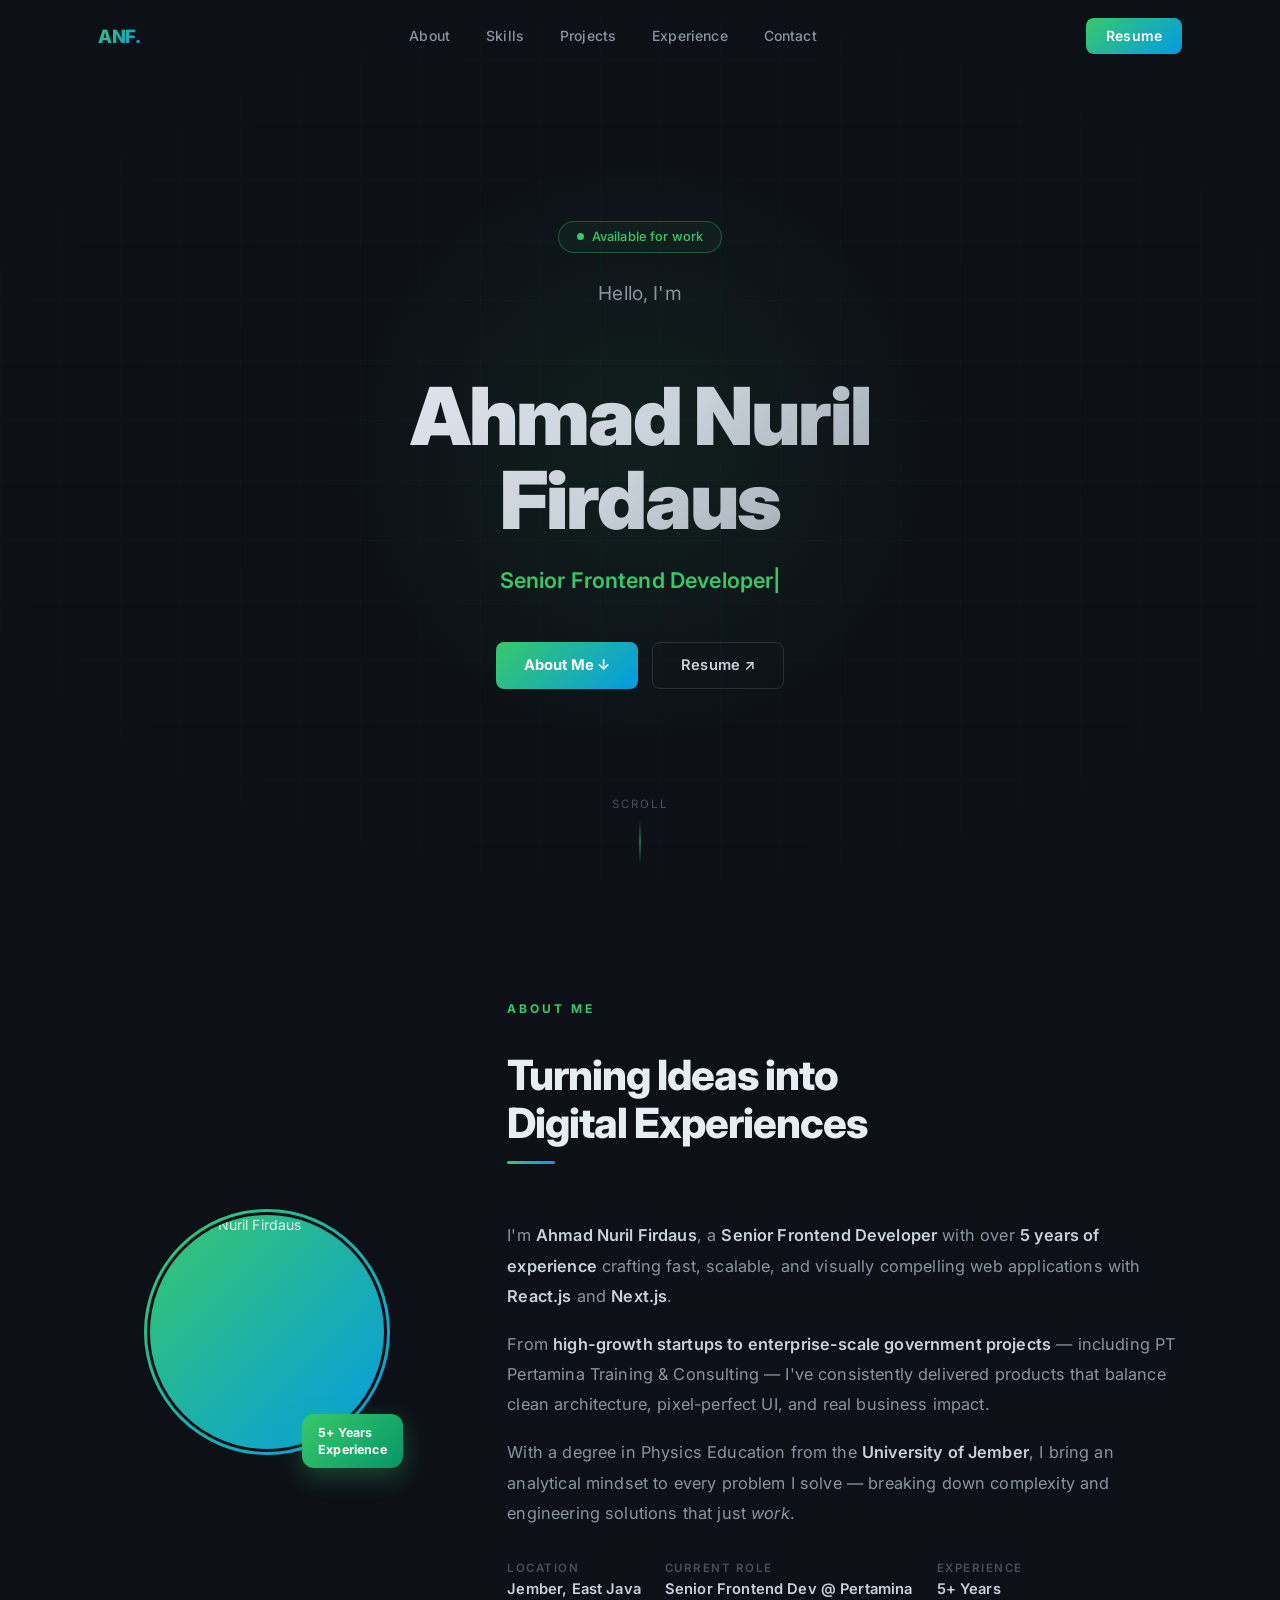
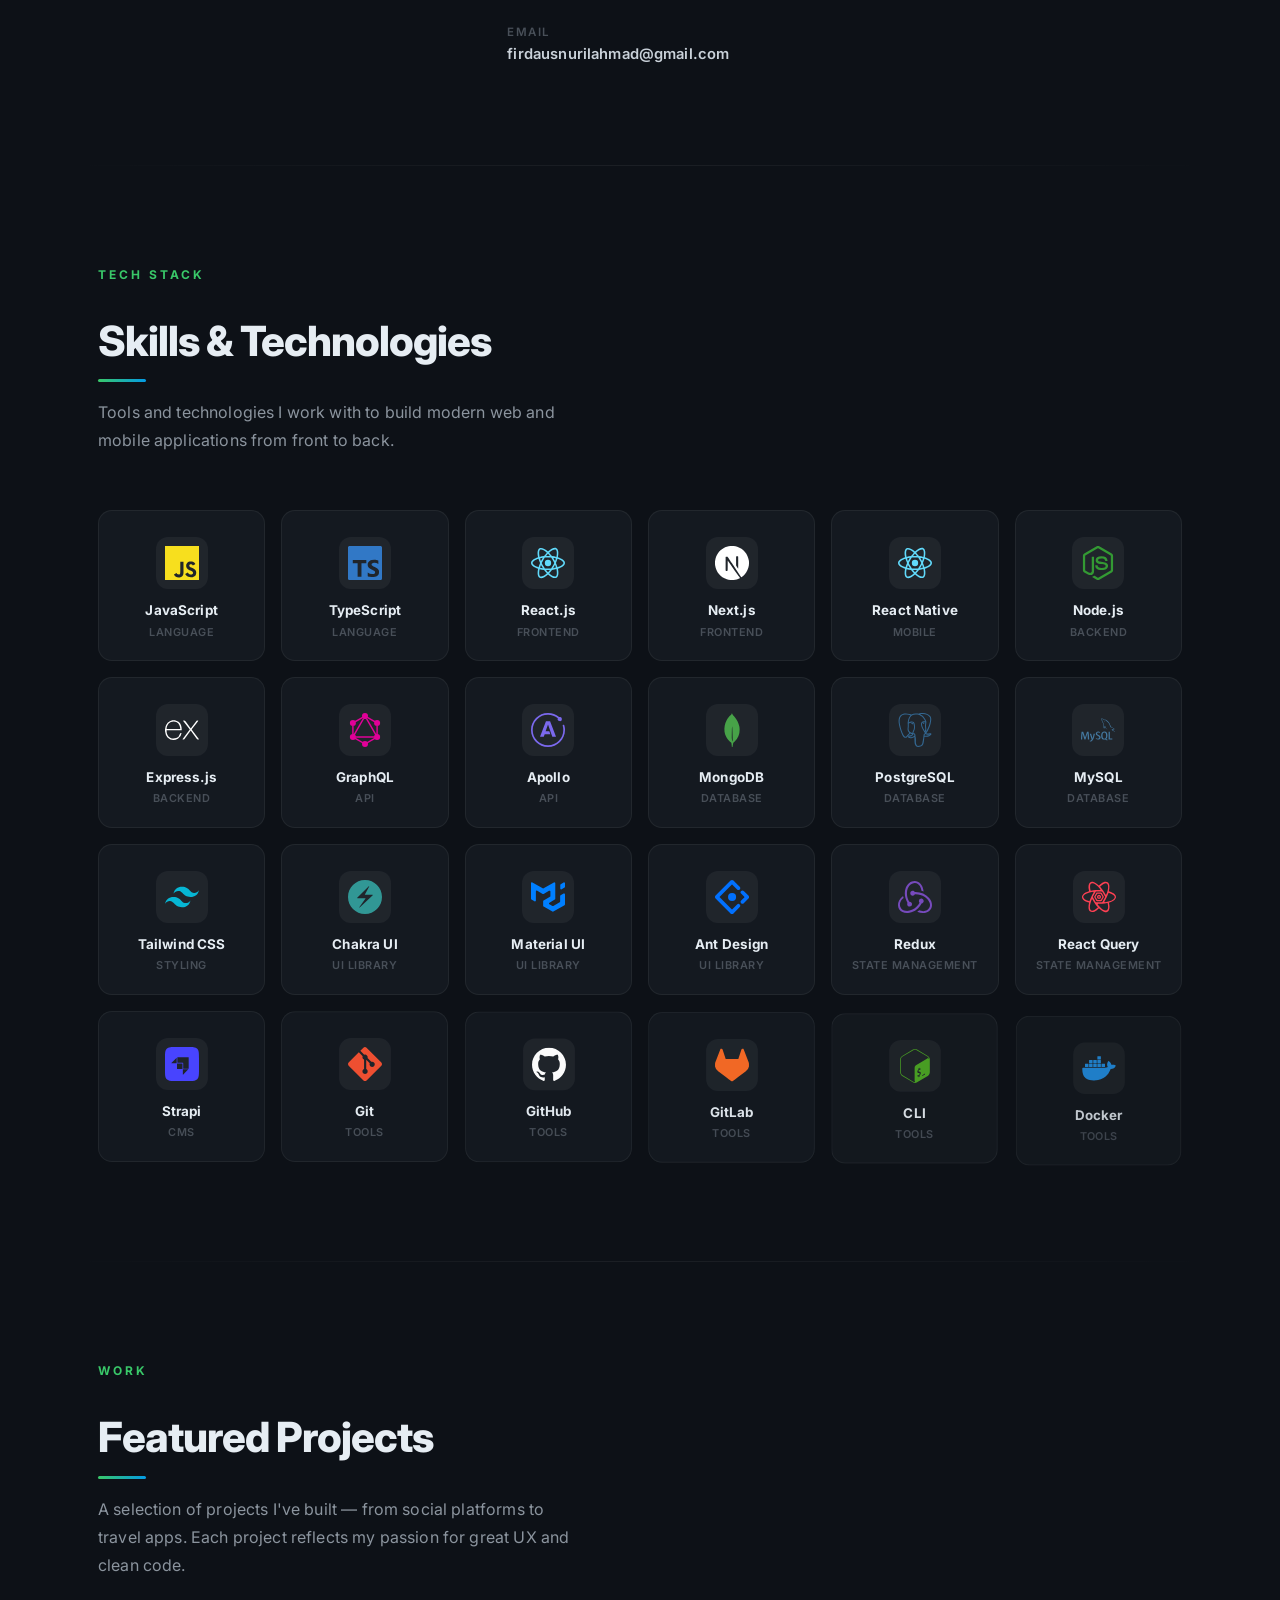
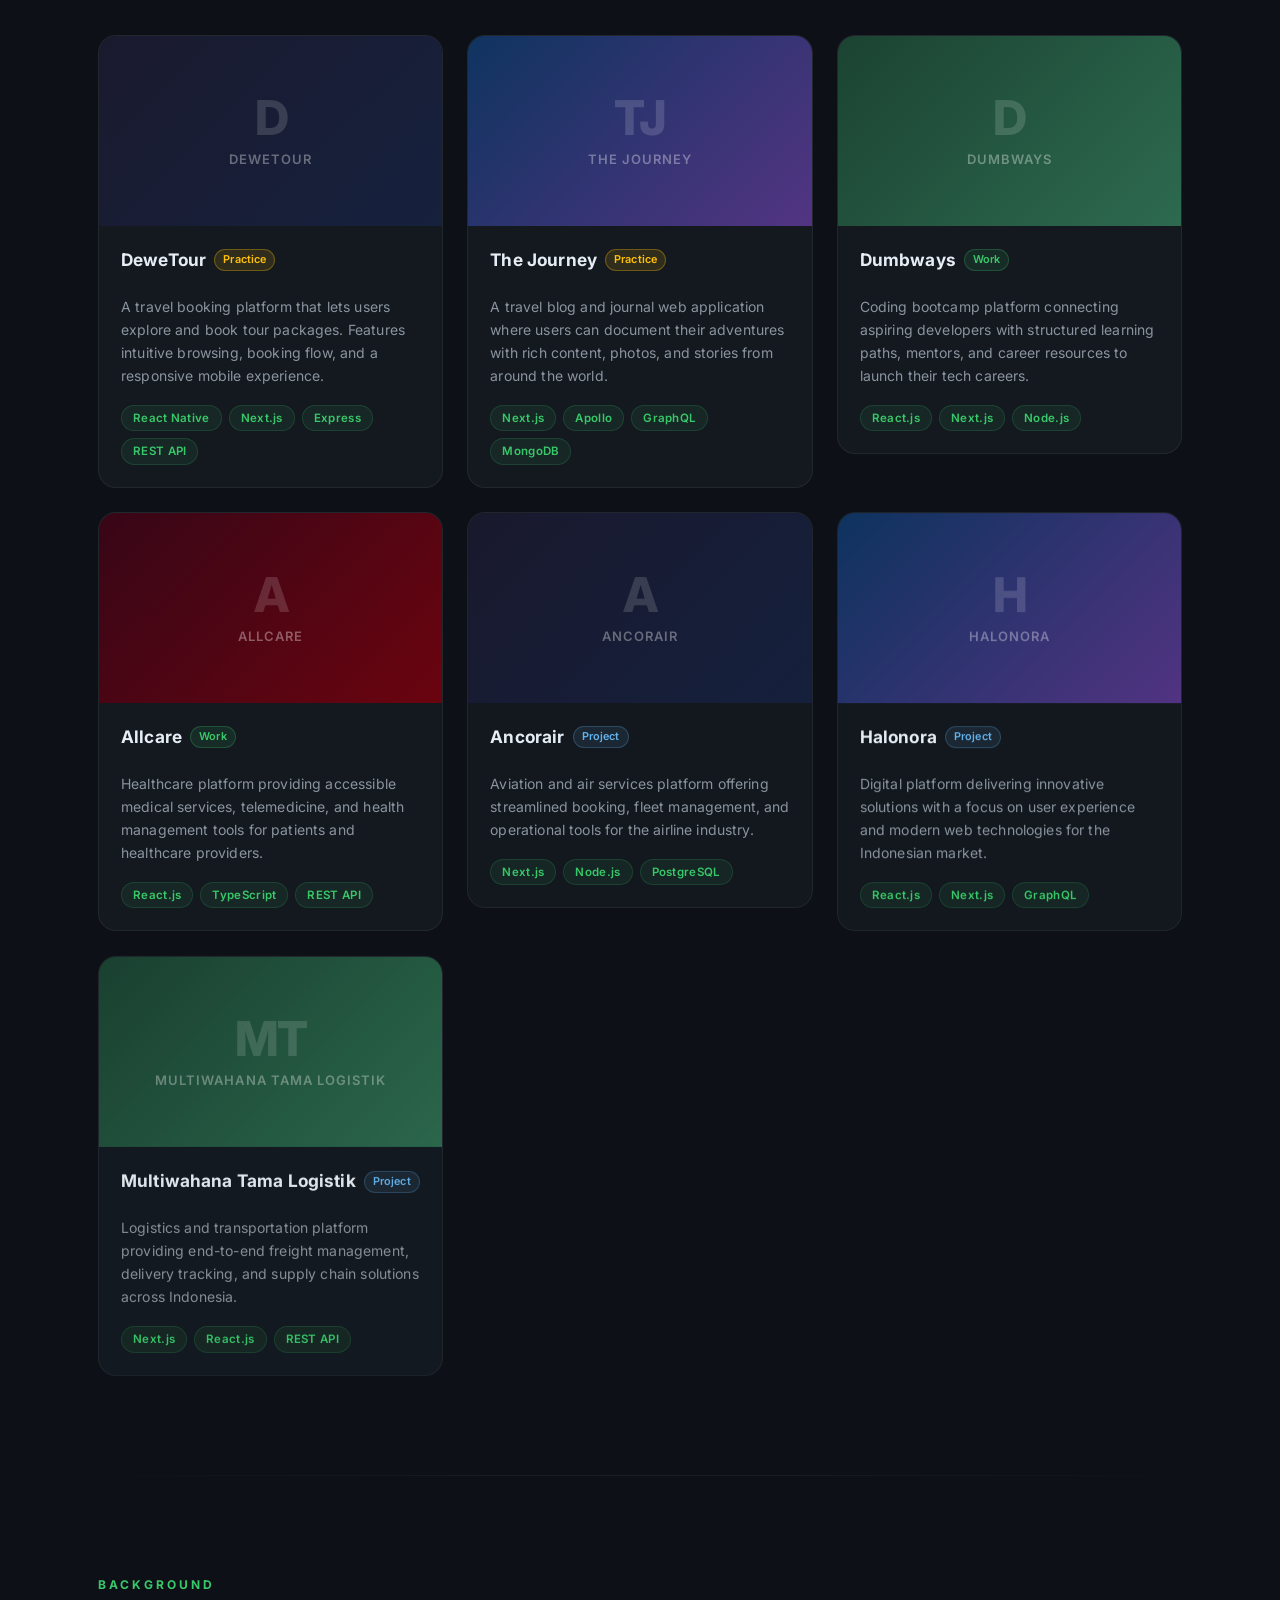
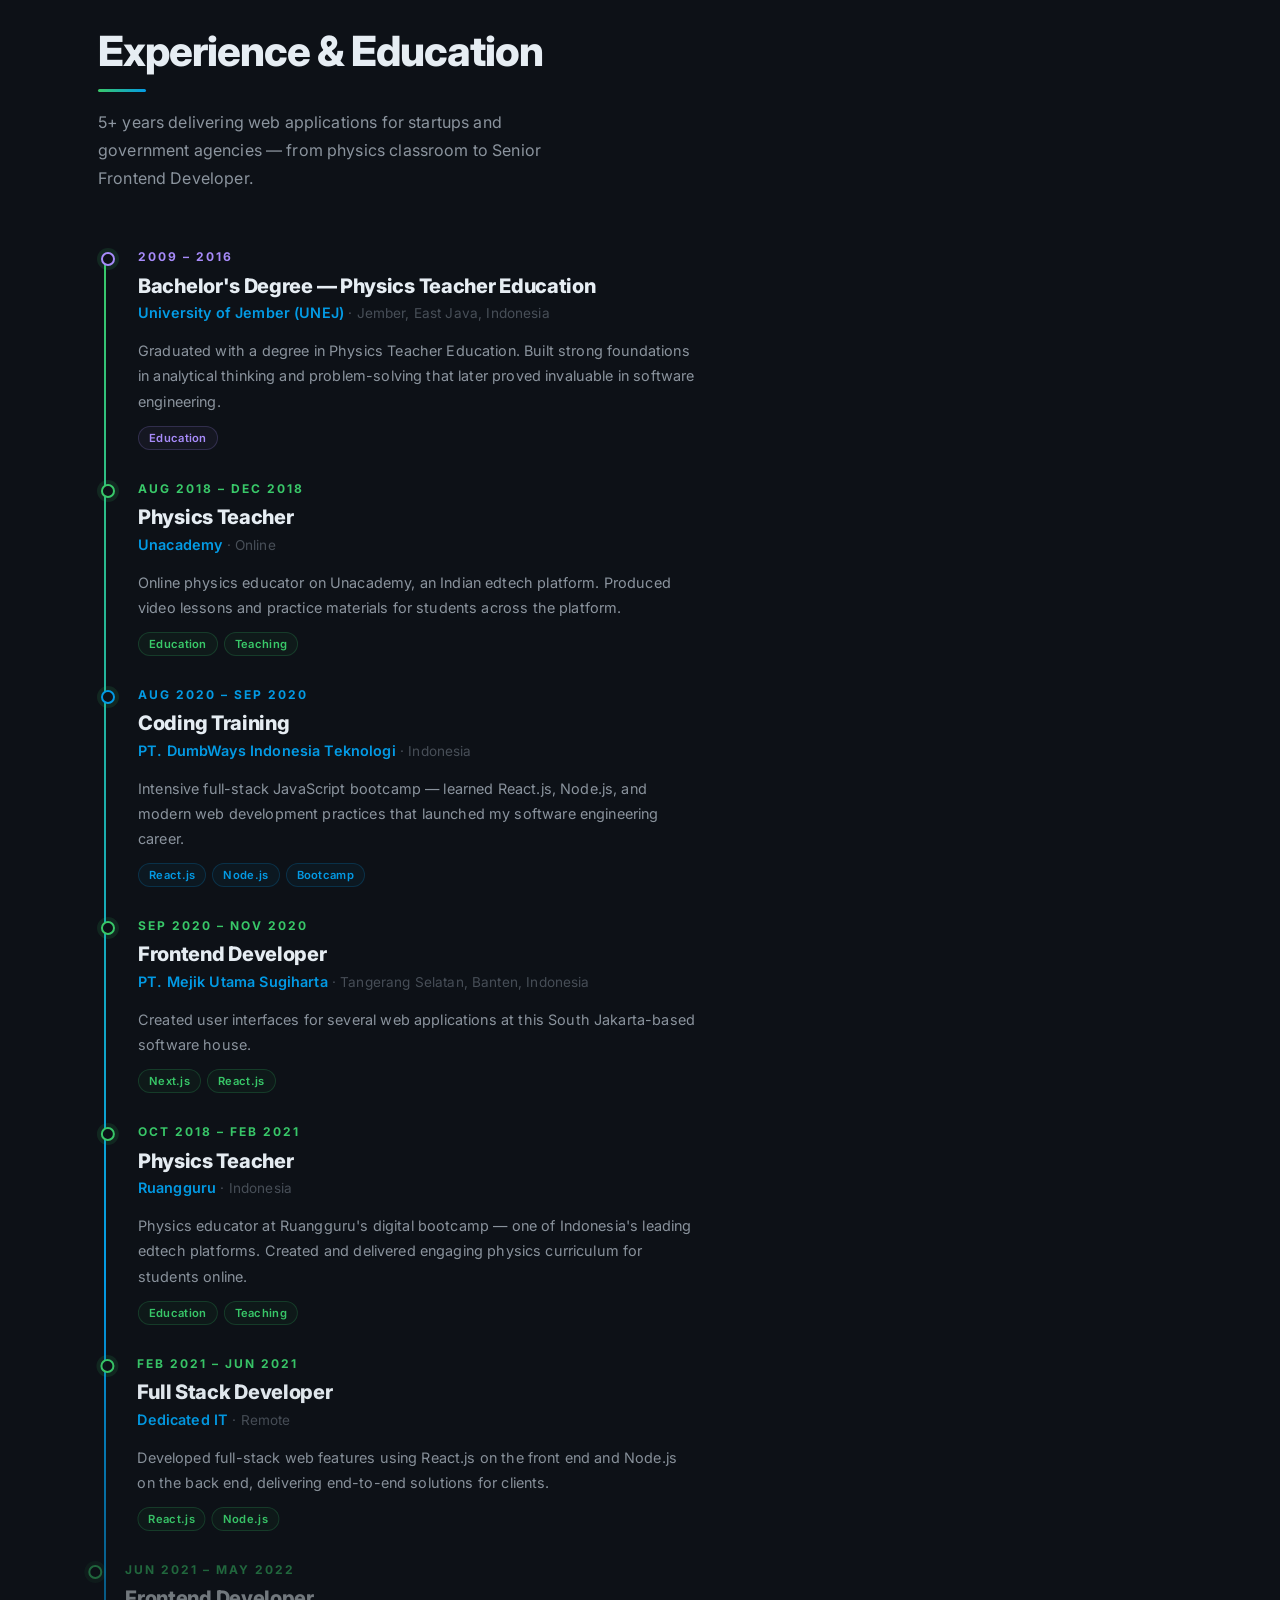
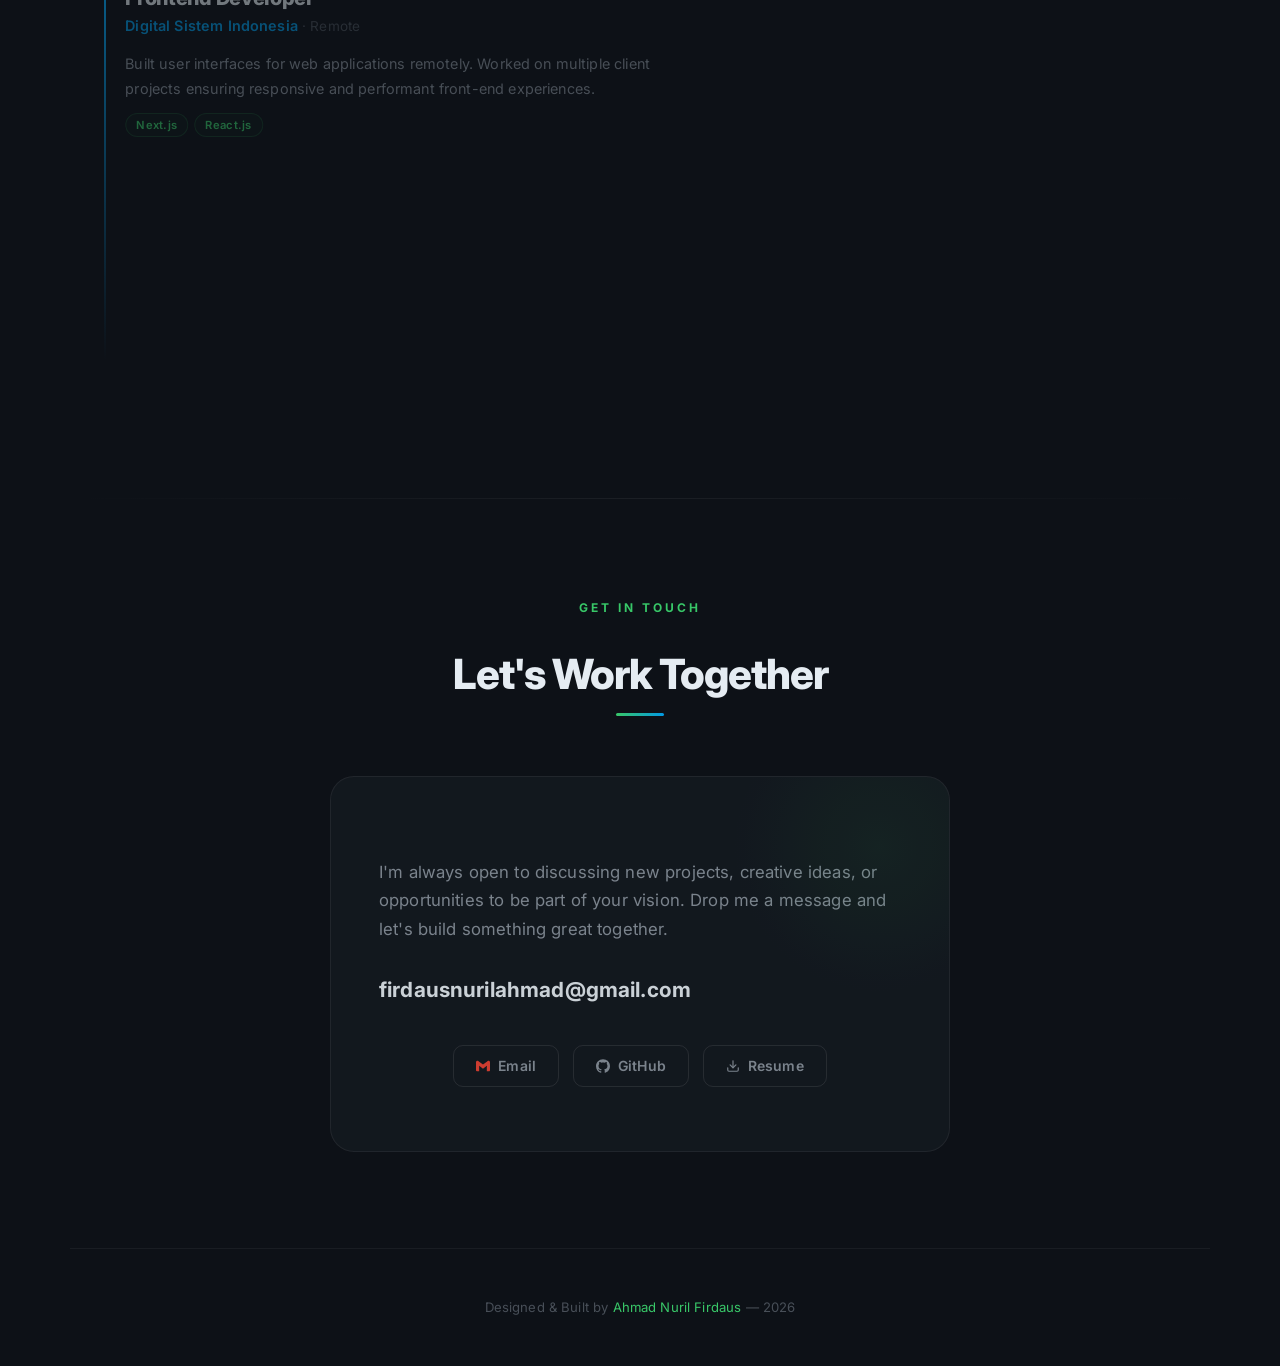
==== commit fe24fd97: "Deploying to gh-pages from  @ 80a23c4bd0aad56d9dbbd86d5843a62ed07ffc60 🚀" ====
--- a/index.html
+++ b/index.html
@@ -33,4 +33,4 @@
 }
   body::backdrop {
     background-color: #fff;
-  }</style></head><body><div id="__next"><div class="landing_page__2d4bl"><nav class="landing_nav__3I5V2 "><div class="landing_navInner__1rfSJ"><a class="landing_navLogo__2_21q" href="#">ANF.</a><ul class="landing_navLinks__2nfa2"><li><a class="landing_navLink__uLHLW" href="#about">About</a></li><li><a class="landing_navLink__uLHLW" href="#skills">Skills</a></li><li><a class="landing_navLink__uLHLW" href="#projects">Projects</a></li><li><a class="landing_navLink__uLHLW" href="#experience">Experience</a></li><li><a class="landing_navLink__uLHLW" href="#contact">Contact</a></li></ul><a class="landing_navCta__1NQvk" href="/resume.pdf" download="" target="_blank" rel="noreferrer">Resume</a></div></nav><section id="hero" class="landing_hero__Ptk5m"><div class="landing_heroGrid__3yLzy"></div><div class="landing_heroGlow__1AGFB"></div><div class="landing_heroContent__33XRD"><div style="opacity:0;transform:translateY(28px) translateZ(0)"><span class="landing_heroBadge__mI6M6"><span class="landing_heroDot__2je8D"></span>Available for work</span></div><p class="landing_heroGreeting__1g-cc" style="opacity:0;transform:translateY(28px) translateZ(0)">Hello, I&#x27;m</p><h1 class="landing_heroName__3aAdC" style="opacity:0;transform:translateY(28px) translateZ(0)">Ahmad Nuril Firdaus</h1><div class="landing_heroTypedWrap__336Zj" style="opacity:0;transform:translateY(28px) translateZ(0)"></div><div class="landing_heroButtons__PmMe1" style="opacity:0;transform:translateY(28px) translateZ(0)"><a class="landing_btnPrimary__IYPu8" href="#about">About Me ↓</a><a class="landing_btnSecondary__2qWYo" href="/resume.pdf" download="" target="_blank" rel="noreferrer">Resume ↗</a></div></div><div class="landing_heroScrollIndicator__2cwZW"><span>Scroll</span><div class="landing_heroScrollBar__3LM4A"></div></div></section><section id="about"><div class="landing_section__2FlVY"><div class="landing_aboutGrid__26YP8"><div style="opacity:0;transform:translateX(-40px) translateZ(0)"><div class="landing_aboutImageContainer__o3bGg"><div class="landing_aboutImageOuter__JUPAU"><div class="landing_aboutImageGradientBorder__3kzoK"></div><img class="landing_aboutImage__2VXz8" src="/seacrop.jpeg" alt="Ahmad Nuril Firdaus"/><div class="landing_aboutImageBadge__3pILi">5+ Years<br/>Experience</div></div></div></div><div style="opacity:0;transform:translateX(40px) translateZ(0)"><div class="landing_sectionHeader__vhJrN"><div class="landing_sectionLabel__enevp">About Me</div><h2 class="landing_sectionTitle__1-Q82">Turning Ideas into<br/>Digital Experiences</h2><div class="landing_sectionDivider__2e22b"></div></div><p class="landing_aboutTextPara__3Lpgv">I&#x27;m <strong>Ahmad Nuril Firdaus</strong>, a<!-- --> <strong>Senior Frontend Developer</strong> with over<!-- --> <strong>5 years of experience</strong> crafting fast, scalable, and visually compelling web applications with<!-- --> <strong>React.js</strong> and <strong>Next.js</strong>.</p><p class="landing_aboutTextPara__3Lpgv">From <strong>high-growth startups to enterprise-scale government projects</strong> — including PT Pertamina Training &amp; Consulting — I&#x27;ve consistently delivered products that balance clean architecture, pixel-perfect UI, and real business impact.</p><p class="landing_aboutTextPara__3Lpgv">With a degree in Physics Education from the<!-- --> <strong>University of Jember</strong>, I bring an analytical mindset to every problem I solve — breaking down complexity and engineering solutions that just <em>work</em>.</p><div class="landing_aboutDetails__1Lli5"><div class="landing_aboutDetailItem__3syIf"><span class="landing_aboutDetailLabel__3CQV-">Location</span><span class="landing_aboutDetailValue__1nwh1">Jember, East Java</span></div><div class="landing_aboutDetailItem__3syIf"><span class="landing_aboutDetailLabel__3CQV-">Current Role</span><span class="landing_aboutDetailValue__1nwh1">Senior Frontend Dev @ Pertamina</span></div><div class="landing_aboutDetailItem__3syIf"><span class="landing_aboutDetailLabel__3CQV-">Experience</span><span class="landing_aboutDetailValue__1nwh1">5+ Years</span></div><div class="landing_aboutDetailItem__3syIf"><span class="landing_aboutDetailLabel__3CQV-">Email</span><span class="landing_aboutDetailValue__1nwh1">firdausnurilahmad@gmail.com</span></div></div></div></div></div></section><section id="skills"><div class="landing_sectionSep__3cP_7"></div><div class="landing_section__2FlVY"><div style="opacity:0;transform:translateY(20px) translateZ(0)"><div class="landing_sectionHeader__vhJrN"><div class="landing_sectionLabel__enevp">Tech Stack</div><h2 class="landing_sectionTitle__1-Q82">Skills &amp; Technologies</h2><div class="landing_sectionDivider__2e22b"></div><p class="landing_sectionDesc__dbKBn">Tools and technologies I work with to build modern web and mobile applications from front to back.</p></div></div><div class="landing_skillsGrid__15zh4"><div style="opacity:0;transform:translateY(24px) scale(0.95) translateZ(0)"><div class="landing_skillCard__3302w" style="--skill-color:#F7DF1E"><span class="landing_skillIcon__3ZaAV" style="color:#F7DF1E"><svg stroke="currentColor" fill="currentColor" stroke-width="0" role="img" viewBox="0 0 24 24" height="34" width="34" xmlns="http://www.w3.org/2000/svg"><title></title><path d="M0 0h24v24H0V0zm22.034 18.276c-.175-1.095-.888-2.015-3.003-2.873-.736-.345-1.554-.585-1.797-1.14-.091-.33-.105-.51-.046-.705.15-.646.915-.84 1.515-.66.39.12.75.42.976.9 1.034-.676 1.034-.676 1.755-1.125-.27-.42-.404-.601-.586-.78-.63-.705-1.469-1.065-2.834-1.034l-.705.089c-.676.165-1.32.525-1.71 1.005-1.14 1.291-.811 3.541.569 4.471 1.365 1.02 3.361 1.244 3.616 2.205.24 1.17-.87 1.545-1.966 1.41-.811-.18-1.26-.586-1.755-1.336l-1.83 1.051c.21.48.45.689.81 1.109 1.74 1.756 6.09 1.666 6.871-1.004.029-.09.24-.705.074-1.65l.046.067zm-8.983-7.245h-2.248c0 1.938-.009 3.864-.009 5.805 0 1.232.063 2.363-.138 2.711-.33.689-1.18.601-1.566.48-.396-.196-.597-.466-.83-.855-.063-.105-.11-.196-.127-.196l-1.825 1.125c.305.63.75 1.172 1.324 1.517.855.51 2.004.675 3.207.405.783-.226 1.458-.691 1.811-1.411.51-.93.402-2.07.397-3.346.012-2.054 0-4.109 0-6.179l.004-.056z"></path></svg></span><div class="landing_skillName__7sE6x">JavaScript</div><div class="landing_skillCategory__3QZNp">Language</div></div></div><div style="opacity:0;transform:translateY(24px) scale(0.95) translateZ(0)"><div class="landing_skillCard__3302w" style="--skill-color:#3178C6"><span class="landing_skillIcon__3ZaAV" style="color:#3178C6"><svg stroke="currentColor" fill="currentColor" stroke-width="0" role="img" viewBox="0 0 24 24" height="34" width="34" xmlns="http://www.w3.org/2000/svg"><title></title><path d="M1.125 0C.502 0 0 .502 0 1.125v21.75C0 23.498.502 24 1.125 24h21.75c.623 0 1.125-.502 1.125-1.125V1.125C24 .502 23.498 0 22.875 0zm17.363 9.75c.612 0 1.154.037 1.627.111a6.38 6.38 0 0 1 1.306.34v2.458a3.95 3.95 0 0 0-.643-.361 5.093 5.093 0 0 0-.717-.26 5.453 5.453 0 0 0-1.426-.2c-.3 0-.573.028-.819.086a2.1 2.1 0 0 0-.623.242c-.17.104-.3.229-.393.374a.888.888 0 0 0-.14.49c0 .196.053.373.156.529.104.156.252.304.443.444s.423.276.696.41c.273.135.582.274.926.416.47.197.892.407 1.266.628.374.222.695.473.963.753.268.279.472.598.614.957.142.359.214.776.214 1.253 0 .657-.125 1.21-.373 1.656a3.033 3.033 0 0 1-1.012 1.085 4.38 4.38 0 0 1-1.487.596c-.566.12-1.163.18-1.79.18a9.916 9.916 0 0 1-1.84-.164 5.544 5.544 0 0 1-1.512-.493v-2.63a5.033 5.033 0 0 0 3.237 1.2c.333 0 .624-.03.872-.09.249-.06.456-.144.623-.25.166-.108.29-.234.373-.38a1.023 1.023 0 0 0-.074-1.089 2.12 2.12 0 0 0-.537-.5 5.597 5.597 0 0 0-.807-.444 27.72 27.72 0 0 0-1.007-.436c-.918-.383-1.602-.852-2.053-1.405-.45-.553-.676-1.222-.676-2.005 0-.614.123-1.141.369-1.582.246-.441.58-.804 1.004-1.089a4.494 4.494 0 0 1 1.47-.629 7.536 7.536 0 0 1 1.77-.201zm-15.113.188h9.563v2.166H9.506v9.646H6.789v-9.646H3.375z"></path></svg></span><div class="landing_skillName__7sE6x">TypeScript</div><div class="landing_skillCategory__3QZNp">Language</div></div></div><div style="opacity:0;transform:translateY(24px) scale(0.95) translateZ(0)"><div class="landing_skillCard__3302w" style="--skill-color:#61DAFB"><span class="landing_skillIcon__3ZaAV" style="color:#61DAFB"><svg stroke="currentColor" fill="currentColor" stroke-width="0" role="img" viewBox="0 0 24 24" height="34" width="34" xmlns="http://www.w3.org/2000/svg"><title></title><path d="M14.23 12.004a2.236 2.236 0 0 1-2.235 2.236 2.236 2.236 0 0 1-2.236-2.236 2.236 2.236 0 0 1 2.235-2.236 2.236 2.236 0 0 1 2.236 2.236zm2.648-10.69c-1.346 0-3.107.96-4.888 2.622-1.78-1.653-3.542-2.602-4.887-2.602-.41 0-.783.093-1.106.278-1.375.793-1.683 3.264-.973 6.365C1.98 8.917 0 10.42 0 12.004c0 1.59 1.99 3.097 5.043 4.03-.704 3.113-.39 5.588.988 6.38.32.187.69.275 1.102.275 1.345 0 3.107-.96 4.888-2.624 1.78 1.654 3.542 2.603 4.887 2.603.41 0 .783-.09 1.106-.275 1.374-.792 1.683-3.263.973-6.365C22.02 15.096 24 13.59 24 12.004c0-1.59-1.99-3.097-5.043-4.032.704-3.11.39-5.587-.988-6.38-.318-.184-.688-.277-1.092-.278zm-.005 1.09v.006c.225 0 .406.044.558.127.666.382.955 1.835.73 3.704-.054.46-.142.945-.25 1.44-.96-.236-2.006-.417-3.107-.534-.66-.905-1.345-1.727-2.035-2.447 1.592-1.48 3.087-2.292 4.105-2.295zm-9.77.02c1.012 0 2.514.808 4.11 2.28-.686.72-1.37 1.537-2.02 2.442-1.107.117-2.154.298-3.113.538-.112-.49-.195-.964-.254-1.42-.23-1.868.054-3.32.714-3.707.19-.09.4-.127.563-.132zm4.882 3.05c.455.468.91.992 1.36 1.564-.44-.02-.89-.034-1.345-.034-.46 0-.915.01-1.36.034.44-.572.895-1.096 1.345-1.565zM12 8.1c.74 0 1.477.034 2.202.093.406.582.802 1.203 1.183 1.86.372.64.71 1.29 1.018 1.946-.308.655-.646 1.31-1.013 1.95-.38.66-.773 1.288-1.18 1.87-.728.063-1.466.098-2.21.098-.74 0-1.477-.035-2.202-.093-.406-.582-.802-1.204-1.183-1.86-.372-.64-.71-1.29-1.018-1.946.303-.657.646-1.313 1.013-1.954.38-.66.773-1.286 1.18-1.868.728-.064 1.466-.098 2.21-.098zm-3.635.254c-.24.377-.48.763-.704 1.16-.225.39-.435.782-.635 1.174-.265-.656-.49-1.31-.676-1.947.64-.15 1.315-.283 2.015-.386zm7.26 0c.695.103 1.365.23 2.006.387-.18.632-.405 1.282-.66 1.933-.2-.39-.41-.783-.64-1.174-.225-.392-.465-.774-.705-1.146zm3.063.675c.484.15.944.317 1.375.498 1.732.74 2.852 1.708 2.852 2.476-.005.768-1.125 1.74-2.857 2.475-.42.18-.88.342-1.355.493-.28-.958-.646-1.956-1.1-2.98.45-1.017.81-2.01 1.085-2.964zm-13.395.004c.278.96.645 1.957 1.1 2.98-.45 1.017-.812 2.01-1.086 2.964-.484-.15-.944-.318-1.37-.5-1.732-.737-2.852-1.706-2.852-2.474 0-.768 1.12-1.742 2.852-2.476.42-.18.88-.342 1.356-.494zm11.678 4.28c.265.657.49 1.312.676 1.948-.64.157-1.316.29-2.016.39.24-.375.48-.762.705-1.158.225-.39.435-.788.636-1.18zm-9.945.02c.2.392.41.783.64 1.175.23.39.465.772.705 1.143-.695-.102-1.365-.23-2.006-.386.18-.63.406-1.282.66-1.933zM17.92 16.32c.112.493.2.968.254 1.423.23 1.868-.054 3.32-.714 3.708-.147.09-.338.128-.563.128-1.012 0-2.514-.807-4.11-2.28.686-.72 1.37-1.536 2.02-2.44 1.107-.118 2.154-.3 3.113-.54zm-11.83.01c.96.234 2.006.415 3.107.532.66.905 1.345 1.727 2.035 2.446-1.595 1.483-3.092 2.295-4.11 2.295-.22-.005-.406-.05-.553-.132-.666-.38-.955-1.834-.73-3.703.054-.46.142-.944.25-1.438zm4.56.64c.44.02.89.034 1.345.034.46 0 .915-.01 1.36-.034-.44.572-.895 1.095-1.345 1.565-.455-.47-.91-.993-1.36-1.565z"></path></svg></span><div class="landing_skillName__7sE6x">React.js</div><div class="landing_skillCategory__3QZNp">Frontend</div></div></div><div style="opacity:0;transform:translateY(24px) scale(0.95) translateZ(0)"><div class="landing_skillCard__3302w" style="--skill-color:#FFFFFF"><span class="landing_skillIcon__3ZaAV" style="color:#FFFFFF"><svg stroke="currentColor" fill="currentColor" stroke-width="0" role="img" viewBox="0 0 24 24" height="34" width="34" xmlns="http://www.w3.org/2000/svg"><title></title><path d="M11.5725 0c-.1763 0-.3098.0013-.3584.0067-.0516.0053-.2159.021-.3636.0328-3.4088.3073-6.6017 2.1463-8.624 4.9728C1.1004 6.584.3802 8.3666.1082 10.255c-.0962.659-.108.8537-.108 1.7474s.012 1.0884.108 1.7476c.652 4.506 3.8591 8.2919 8.2087 9.6945.7789.2511 1.6.4223 2.5337.5255.3636.04 1.9354.04 2.299 0 1.6117-.1783 2.9772-.577 4.3237-1.2643.2065-.1056.2464-.1337.2183-.1573-.0188-.0139-.8987-1.1938-1.9543-2.62l-1.919-2.592-2.4047-3.5583c-1.3231-1.9564-2.4117-3.556-2.4211-3.556-.0094-.0026-.0187 1.5787-.0235 3.509-.0067 3.3802-.0093 3.5162-.0516 3.596-.061.115-.108.1618-.2064.2134-.075.0374-.1408.0445-.495.0445h-.406l-.1078-.068a.4383.4383 0 01-.1572-.1712l-.0493-.1056.0053-4.703.0067-4.7054.0726-.0915c.0376-.0493.1174-.1125.1736-.143.0962-.047.1338-.0517.5396-.0517.4787 0 .5584.0187.6827.1547.0353.0377 1.3373 1.9987 2.895 4.3608a10760.433 10760.433 0 004.7344 7.1706l1.9002 2.8782.096-.0633c.8518-.5536 1.7525-1.3418 2.4657-2.1627 1.5179-1.7429 2.4963-3.868 2.8247-6.134.0961-.6591.1078-.854.1078-1.7475 0-.8937-.012-1.0884-.1078-1.7476-.6522-4.506-3.8592-8.2919-8.2087-9.6945-.7672-.2487-1.5836-.42-2.4985-.5232-.169-.0176-1.0835-.0366-1.6123-.037zm4.0685 7.217c.3473 0 .4082.0053.4857.047.1127.0562.204.1642.237.2767.0186.061.0234 1.3653.0186 4.3044l-.0067 4.2175-.7436-1.14-.7461-1.14v-3.066c0-1.982.0093-3.0963.0234-3.1502.0375-.1313.1196-.2346.2323-.2955.0961-.0494.1313-.054.4997-.054z"></path></svg></span><div class="landing_skillName__7sE6x">Next.js</div><div class="landing_skillCategory__3QZNp">Frontend</div></div></div><div style="opacity:0;transform:translateY(24px) scale(0.95) translateZ(0)"><div class="landing_skillCard__3302w" style="--skill-color:#61DAFB"><span class="landing_skillIcon__3ZaAV" style="color:#61DAFB"><svg stroke="currentColor" fill="currentColor" stroke-width="0" role="img" viewBox="0 0 24 24" height="34" width="34" xmlns="http://www.w3.org/2000/svg"><title></title><path d="M14.23 12.004a2.236 2.236 0 0 1-2.235 2.236 2.236 2.236 0 0 1-2.236-2.236 2.236 2.236 0 0 1 2.235-2.236 2.236 2.236 0 0 1 2.236 2.236zm2.648-10.69c-1.346 0-3.107.96-4.888 2.622-1.78-1.653-3.542-2.602-4.887-2.602-.41 0-.783.093-1.106.278-1.375.793-1.683 3.264-.973 6.365C1.98 8.917 0 10.42 0 12.004c0 1.59 1.99 3.097 5.043 4.03-.704 3.113-.39 5.588.988 6.38.32.187.69.275 1.102.275 1.345 0 3.107-.96 4.888-2.624 1.78 1.654 3.542 2.603 4.887 2.603.41 0 .783-.09 1.106-.275 1.374-.792 1.683-3.263.973-6.365C22.02 15.096 24 13.59 24 12.004c0-1.59-1.99-3.097-5.043-4.032.704-3.11.39-5.587-.988-6.38-.318-.184-.688-.277-1.092-.278zm-.005 1.09v.006c.225 0 .406.044.558.127.666.382.955 1.835.73 3.704-.054.46-.142.945-.25 1.44-.96-.236-2.006-.417-3.107-.534-.66-.905-1.345-1.727-2.035-2.447 1.592-1.48 3.087-2.292 4.105-2.295zm-9.77.02c1.012 0 2.514.808 4.11 2.28-.686.72-1.37 1.537-2.02 2.442-1.107.117-2.154.298-3.113.538-.112-.49-.195-.964-.254-1.42-.23-1.868.054-3.32.714-3.707.19-.09.4-.127.563-.132zm4.882 3.05c.455.468.91.992 1.36 1.564-.44-.02-.89-.034-1.345-.034-.46 0-.915.01-1.36.034.44-.572.895-1.096 1.345-1.565zM12 8.1c.74 0 1.477.034 2.202.093.406.582.802 1.203 1.183 1.86.372.64.71 1.29 1.018 1.946-.308.655-.646 1.31-1.013 1.95-.38.66-.773 1.288-1.18 1.87-.728.063-1.466.098-2.21.098-.74 0-1.477-.035-2.202-.093-.406-.582-.802-1.204-1.183-1.86-.372-.64-.71-1.29-1.018-1.946.303-.657.646-1.313 1.013-1.954.38-.66.773-1.286 1.18-1.868.728-.064 1.466-.098 2.21-.098zm-3.635.254c-.24.377-.48.763-.704 1.16-.225.39-.435.782-.635 1.174-.265-.656-.49-1.31-.676-1.947.64-.15 1.315-.283 2.015-.386zm7.26 0c.695.103 1.365.23 2.006.387-.18.632-.405 1.282-.66 1.933-.2-.39-.41-.783-.64-1.174-.225-.392-.465-.774-.705-1.146zm3.063.675c.484.15.944.317 1.375.498 1.732.74 2.852 1.708 2.852 2.476-.005.768-1.125 1.74-2.857 2.475-.42.18-.88.342-1.355.493-.28-.958-.646-1.956-1.1-2.98.45-1.017.81-2.01 1.085-2.964zm-13.395.004c.278.96.645 1.957 1.1 2.98-.45 1.017-.812 2.01-1.086 2.964-.484-.15-.944-.318-1.37-.5-1.732-.737-2.852-1.706-2.852-2.474 0-.768 1.12-1.742 2.852-2.476.42-.18.88-.342 1.356-.494zm11.678 4.28c.265.657.49 1.312.676 1.948-.64.157-1.316.29-2.016.39.24-.375.48-.762.705-1.158.225-.39.435-.788.636-1.18zm-9.945.02c.2.392.41.783.64 1.175.23.39.465.772.705 1.143-.695-.102-1.365-.23-2.006-.386.18-.63.406-1.282.66-1.933zM17.92 16.32c.112.493.2.968.254 1.423.23 1.868-.054 3.32-.714 3.708-.147.09-.338.128-.563.128-1.012 0-2.514-.807-4.11-2.28.686-.72 1.37-1.536 2.02-2.44 1.107-.118 2.154-.3 3.113-.54zm-11.83.01c.96.234 2.006.415 3.107.532.66.905 1.345 1.727 2.035 2.446-1.595 1.483-3.092 2.295-4.11 2.295-.22-.005-.406-.05-.553-.132-.666-.38-.955-1.834-.73-3.703.054-.46.142-.944.25-1.438zm4.56.64c.44.02.89.034 1.345.034.46 0 .915-.01 1.36-.034-.44.572-.895 1.095-1.345 1.565-.455-.47-.91-.993-1.36-1.565z"></path></svg></span><div class="landing_skillName__7sE6x">React Native</div><div class="landing_skillCategory__3QZNp">Mobile</div></div></div><div style="opacity:0;transform:translateY(24px) scale(0.95) translateZ(0)"><div class="landing_skillCard__3302w" style="--skill-color:#339933"><span class="landing_skillIcon__3ZaAV" style="color:#339933"><svg stroke="currentColor" fill="currentColor" stroke-width="0" role="img" viewBox="0 0 24 24" height="34" width="34" xmlns="http://www.w3.org/2000/svg"><title></title><path d="M11.998,24c-0.321,0-0.641-0.084-0.922-0.247l-2.936-1.737c-0.438-0.245-0.224-0.332-0.08-0.383 c0.585-0.203,0.703-0.25,1.328-0.604c0.065-0.037,0.151-0.023,0.218,0.017l2.256,1.339c0.082,0.045,0.197,0.045,0.272,0l8.795-5.076 c0.082-0.047,0.134-0.141,0.134-0.238V6.921c0-0.099-0.053-0.192-0.137-0.242l-8.791-5.072c-0.081-0.047-0.189-0.047-0.271,0 L3.075,6.68C2.99,6.729,2.936,6.825,2.936,6.921v10.15c0,0.097,0.054,0.189,0.139,0.235l2.409,1.392 c1.307,0.654,2.108-0.116,2.108-0.89V7.787c0-0.142,0.114-0.253,0.256-0.253h1.115c0.139,0,0.255,0.112,0.255,0.253v10.021 c0,1.745-0.95,2.745-2.604,2.745c-0.508,0-0.909,0-2.026-0.551L2.28,18.675c-0.57-0.329-0.922-0.945-0.922-1.604V6.921 c0-0.659,0.353-1.275,0.922-1.603l8.795-5.082c0.557-0.315,1.296-0.315,1.848,0l8.794,5.082c0.57,0.329,0.924,0.944,0.924,1.603 v10.15c0,0.659-0.354,1.273-0.924,1.604l-8.794,5.078C12.643,23.916,12.324,24,11.998,24z M19.099,13.993 c0-1.9-1.284-2.406-3.987-2.763c-2.731-0.361-3.009-0.548-3.009-1.187c0-0.528,0.235-1.233,2.258-1.233 c1.807,0,2.473,0.389,2.747,1.607c0.024,0.115,0.129,0.199,0.247,0.199h1.141c0.071,0,0.138-0.031,0.186-0.081 c0.048-0.054,0.074-0.123,0.067-0.196c-0.177-2.098-1.571-3.076-4.388-3.076c-2.508,0-4.004,1.058-4.004,2.833 c0,1.925,1.488,2.457,3.895,2.695c2.88,0.282,3.103,0.703,3.103,1.269c0,0.983-0.789,1.402-2.642,1.402 c-2.327,0-2.839-0.584-3.011-1.742c-0.02-0.124-0.126-0.215-0.253-0.215h-1.137c-0.141,0-0.254,0.112-0.254,0.253 c0,1.482,0.806,3.248,4.655,3.248C17.501,17.007,19.099,15.91,19.099,13.993z"></path></svg></span><div class="landing_skillName__7sE6x">Node.js</div><div class="landing_skillCategory__3QZNp">Backend</div></div></div><div style="opacity:0;transform:translateY(24px) scale(0.95) translateZ(0)"><div class="landing_skillCard__3302w" style="--skill-color:#FFFFFF"><span class="landing_skillIcon__3ZaAV" style="color:#FFFFFF"><svg stroke="currentColor" fill="currentColor" stroke-width="0" role="img" viewBox="0 0 24 24" height="34" width="34" xmlns="http://www.w3.org/2000/svg"><title></title><path d="M24 18.588a1.529 1.529 0 01-1.895-.72l-3.45-4.771-.5-.667-4.003 5.444a1.466 1.466 0 01-1.802.708l5.158-6.92-4.798-6.251a1.595 1.595 0 011.9.666l3.576 4.83 3.596-4.81a1.435 1.435 0 011.788-.668L21.708 7.9l-2.522 3.283a.666.666 0 000 .994l4.804 6.412zM.002 11.576l.42-2.075c1.154-4.103 5.858-5.81 9.094-3.27 1.895 1.489 2.368 3.597 2.275 5.973H1.116C.943 16.447 4.005 19.009 7.92 17.7a4.078 4.078 0 002.582-2.876c.207-.666.548-.78 1.174-.588a5.417 5.417 0 01-2.589 3.957 6.272 6.272 0 01-7.306-.933 6.575 6.575 0 01-1.64-3.858c0-.235-.08-.455-.134-.666A88.33 88.33 0 010 11.577zm1.127-.286h9.654c-.06-3.076-2.001-5.258-4.59-5.278-2.882-.04-4.944 2.094-5.071 5.264z"></path></svg></span><div class="landing_skillName__7sE6x">Express.js</div><div class="landing_skillCategory__3QZNp">Backend</div></div></div><div style="opacity:0;transform:translateY(24px) scale(0.95) translateZ(0)"><div class="landing_skillCard__3302w" style="--skill-color:#E10098"><span class="landing_skillIcon__3ZaAV" style="color:#E10098"><svg stroke="currentColor" fill="currentColor" stroke-width="0" role="img" viewBox="0 0 24 24" height="34" width="34" xmlns="http://www.w3.org/2000/svg"><title></title><path d="M12.002 0a2.138 2.138 0 1 0 0 4.277 2.138 2.138 0 1 0 0-4.277zm8.54 4.931a2.138 2.138 0 1 0 0 4.277 2.138 2.138 0 1 0 0-4.277zm0 9.862a2.138 2.138 0 1 0 0 4.277 2.138 2.138 0 1 0 0-4.277zm-8.54 4.931a2.138 2.138 0 1 0 0 4.276 2.138 2.138 0 1 0 0-4.276zm-8.542-4.93a2.138 2.138 0 1 0 0 4.276 2.138 2.138 0 1 0 0-4.277zm0-9.863a2.138 2.138 0 1 0 0 4.277 2.138 2.138 0 1 0 0-4.277zm8.542-3.378L2.953 6.777v10.448l9.049 5.224 9.047-5.224V6.777zm0 1.601 7.66 13.27H4.34zm-1.387.371L3.97 15.037V7.363zm2.774 0 6.646 3.838v7.674zM5.355 17.44h13.293l-6.646 3.836z"></path></svg></span><div class="landing_skillName__7sE6x">GraphQL</div><div class="landing_skillCategory__3QZNp">API</div></div></div><div style="opacity:0;transform:translateY(24px) scale(0.95) translateZ(0)"><div class="landing_skillCard__3302w" style="--skill-color:#7B69EE"><span class="landing_skillIcon__3ZaAV" style="color:#7B69EE"><svg stroke="currentColor" fill="currentColor" stroke-width="0" role="img" viewBox="0 0 24 24" height="34" width="34" xmlns="http://www.w3.org/2000/svg"><title></title><path d="M12,0C5.372,0 0,5.373 0,12 0,18.628 5.372,24 12,24 18.627,24 24,18.628 24,12A12.014,12.014 0 0 0 23.527,8.657 0.6,0.6 0 0 0 22.4,9.066H22.398C22.663,10.009 22.8,10.994 22.8,12A10.73,10.73 0 0 1 19.637,19.637 10.729,10.729 0 0 1 12,22.8 10.73,10.73 0 0 1 4.363,19.637 10.728,10.728 0 0 1 1.2,12 10.73,10.73 0 0 1 4.363,4.363 10.728,10.728 0 0 1 12,1.2C14.576,1.2 17.013,2.096 18.958,3.74A1.466,1.466 0 1 0 19.82,2.9 11.953,11.953 0 0 0 12,0ZM10.56,5.88 6.36,16.782H8.99L9.677,14.934H13.646L12.927,12.892H10.314L12.014,8.201 15.038,16.781H17.669L13.47,5.88Z"></path></svg></span><div class="landing_skillName__7sE6x">Apollo</div><div class="landing_skillCategory__3QZNp">API</div></div></div><div style="opacity:0;transform:translateY(24px) scale(0.95) translateZ(0)"><div class="landing_skillCard__3302w" style="--skill-color:#47A248"><span class="landing_skillIcon__3ZaAV" style="color:#47A248"><svg stroke="currentColor" fill="currentColor" stroke-width="0" role="img" viewBox="0 0 24 24" height="34" width="34" xmlns="http://www.w3.org/2000/svg"><title></title><path d="M17.193 9.555c-1.264-5.58-4.252-7.414-4.573-8.115-.28-.394-.53-.954-.735-1.44-.036.495-.055.685-.523 1.184-.723.566-4.438 3.682-4.74 10.02-.282 5.912 4.27 9.435 4.888 9.884l.07.05A73.49 73.49 0 0111.91 24h.481c.114-1.032.284-2.056.51-3.07.417-.296.604-.463.85-.693a11.342 11.342 0 003.639-8.464c.01-.814-.103-1.662-.197-2.218zm-5.336 8.195s0-8.291.275-8.29c.213 0 .49 10.695.49 10.695-.381-.045-.765-1.76-.765-2.405z"></path></svg></span><div class="landing_skillName__7sE6x">MongoDB</div><div class="landing_skillCategory__3QZNp">Database</div></div></div><div style="opacity:0;transform:translateY(24px) scale(0.95) translateZ(0)"><div class="landing_skillCard__3302w" style="--skill-color:#336791"><span class="landing_skillIcon__3ZaAV" style="color:#336791"><svg stroke="currentColor" fill="currentColor" stroke-width="0" role="img" viewBox="0 0 24 24" height="34" width="34" xmlns="http://www.w3.org/2000/svg"><title></title><path d="M23.5594 14.7228a.5269.5269 0 0 0-.0563-.1191c-.139-.2632-.4768-.3418-1.0074-.2321-1.6533.3411-2.2935.1312-2.5256-.0191 1.342-2.0482 2.445-4.522 3.0411-6.8297.2714-1.0507.7982-3.5237.1222-4.7316a1.5641 1.5641 0 0 0-.1509-.235C21.6931.9086 19.8007.0248 17.5099.0005c-1.4947-.0158-2.7705.3461-3.1161.4794a9.449 9.449 0 0 0-.5159-.0816 8.044 8.044 0 0 0-1.3114-.1278c-1.1822-.0184-2.2038.2642-3.0498.8406-.8573-.3211-4.7888-1.645-7.2219.0788C.9359 2.1526.3086 3.8733.4302 6.3043c.0409.818.5069 3.334 1.2423 5.7436.4598 1.5065.9387 2.7019 1.4334 3.582.553.9942 1.1259 1.5933 1.7143 1.7895.4474.1491 1.1327.1441 1.8581-.7279.8012-.9635 1.5903-1.8258 1.9446-2.2069.4351.2355.9064.3625 1.39.3772a.0569.0569 0 0 0 .0004.0041 11.0312 11.0312 0 0 0-.2472.3054c-.3389.4302-.4094.5197-1.5002.7443-.3102.064-1.1344.2339-1.1464.8115-.0025.1224.0329.2309.0919.3268.2269.4231.9216.6097 1.015.6331 1.3345.3335 2.5044.092 3.3714-.6787-.017 2.231.0775 4.4174.3454 5.0874.2212.5529.7618 1.9045 2.4692 1.9043.2505 0 .5263-.0291.8296-.0941 1.7819-.3821 2.5557-1.1696 2.855-2.9059.1503-.8707.4016-2.8753.5388-4.1012.0169-.0703.0357-.1207.057-.1362.0007-.0005.0697-.0471.4272.0307a.3673.3673 0 0 0 .0443.0068l.2539.0223.0149.001c.8468.0384 1.9114-.1426 2.5312-.4308.6438-.2988 1.8057-1.0323 1.5951-1.6698zM2.371 11.8765c-.7435-2.4358-1.1779-4.8851-1.2123-5.5719-.1086-2.1714.4171-3.6829 1.5623-4.4927 1.8367-1.2986 4.8398-.5408 6.108-.13-.0032.0032-.0066.0061-.0098.0094-2.0238 2.044-1.9758 5.536-1.9708 5.7495-.0002.0823.0066.1989.0162.3593.0348.5873.0996 1.6804-.0735 2.9184-.1609 1.1504.1937 2.2764.9728 3.0892.0806.0841.1648.1631.2518.2374-.3468.3714-1.1004 1.1926-1.9025 2.1576-.5677.6825-.9597.5517-1.0886.5087-.3919-.1307-.813-.5871-1.2381-1.3223-.4796-.839-.9635-2.0317-1.4155-3.5126zm6.0072 5.0871c-.1711-.0428-.3271-.1132-.4322-.1772.0889-.0394.2374-.0902.4833-.1409 1.2833-.2641 1.4815-.4506 1.9143-1.0002.0992-.126.2116-.2687.3673-.4426a.3549.3549 0 0 0 .0737-.1298c.1708-.1513.2724-.1099.4369-.0417.156.0646.3078.26.3695.4752.0291.1016.0619.2945-.0452.4444-.9043 1.2658-2.2216 1.2494-3.1676 1.0128zm2.094-3.988-.0525.141c-.133.3566-.2567.6881-.3334 1.003-.6674-.0021-1.3168-.2872-1.8105-.8024-.6279-.6551-.9131-1.5664-.7825-2.5004.1828-1.3079.1153-2.4468.079-3.0586-.005-.0857-.0095-.1607-.0122-.2199.2957-.2621 1.6659-.9962 2.6429-.7724.4459.1022.7176.4057.8305.928.5846 2.7038.0774 3.8307-.3302 4.7363-.084.1866-.1633.3629-.2311.5454zm7.3637 4.5725c-.0169.1768-.0358.376-.0618.5959l-.146.4383a.3547.3547 0 0 0-.0182.1077c-.0059.4747-.054.6489-.115.8693-.0634.2292-.1353.4891-.1794 1.0575-.11 1.4143-.8782 2.2267-2.4172 2.5565-1.5155.3251-1.7843-.4968-2.0212-1.2217a6.5824 6.5824 0 0 0-.0769-.2266c-.2154-.5858-.1911-1.4119-.1574-2.5551.0165-.5612-.0249-1.9013-.3302-2.6462.0044-.2932.0106-.5909.019-.8918a.3529.3529 0 0 0-.0153-.1126 1.4927 1.4927 0 0 0-.0439-.208c-.1226-.4283-.4213-.7866-.7797-.9351-.1424-.059-.4038-.1672-.7178-.0869.067-.276.1831-.5875.309-.9249l.0529-.142c.0595-.16.134-.3257.213-.5012.4265-.9476 1.0106-2.2453.3766-5.1772-.2374-1.0981-1.0304-1.6343-2.2324-1.5098-.7207.0746-1.3799.3654-1.7088.5321a5.6716 5.6716 0 0 0-.1958.1041c.0918-1.1064.4386-3.1741 1.7357-4.4823a4.0306 4.0306 0 0 1 .3033-.276.3532.3532 0 0 0 .1447-.0644c.7524-.5706 1.6945-.8506 2.802-.8325.4091.0067.8017.0339 1.1742.081 1.939.3544 3.2439 1.4468 4.0359 2.3827.8143.9623 1.2552 1.9315 1.4312 2.4543-1.3232-.1346-2.2234.1268-2.6797.779-.9926 1.4189.543 4.1729 1.2811 5.4964.1353.2426.2522.4522.2889.5413.2403.5825.5515.9713.7787 1.2552.0696.087.1372.1714.1885.245-.4008.1155-1.1208.3825-1.0552 1.717-.0123.1563-.0423.4469-.0834.8148-.0461.2077-.0702.4603-.0994.7662zm.8905-1.6211c-.0405-.8316.2691-.9185.5967-1.0105a2.8566 2.8566 0 0 0 .135-.0406 1.202 1.202 0 0 0 .1342.103c.5703.3765 1.5823.4213 3.0068.1344-.2016.1769-.5189.3994-.9533.6011-.4098.1903-1.0957.333-1.7473.3636-.7197.0336-1.0859-.0807-1.1721-.151zm.5695-9.2712c-.0059.3508-.0542.6692-.1054 1.0017-.055.3576-.112.7274-.1264 1.1762-.0142.4368.0404.8909.0932 1.3301.1066.887.216 1.8003-.2075 2.7014a3.5272 3.5272 0 0 1-.1876-.3856c-.0527-.1276-.1669-.3326-.3251-.6162-.6156-1.1041-2.0574-3.6896-1.3193-4.7446.3795-.5427 1.3408-.5661 2.1781-.463zm.2284 7.0137a12.3762 12.3762 0 0 0-.0853-.1074l-.0355-.0444c.7262-1.1995.5842-2.3862.4578-3.4385-.0519-.4318-.1009-.8396-.0885-1.2226.0129-.4061.0666-.7543.1185-1.0911.0639-.415.1288-.8443.1109-1.3505.0134-.0531.0188-.1158.0118-.1902-.0457-.4855-.5999-1.938-1.7294-3.253-.6076-.7073-1.4896-1.4972-2.6889-2.0395.5251-.1066 1.2328-.2035 2.0244-.1859 2.0515.0456 3.6746.8135 4.8242 2.2824a.908.908 0 0 1 .0667.1002c.7231 1.3556-.2762 6.2751-2.9867 10.5405zm-8.8166-6.1162c-.025.1794-.3089.4225-.6211.4225a.5821.5821 0 0 1-.0809-.0056c-.1873-.026-.3765-.144-.5059-.3156-.0458-.0605-.1203-.178-.1055-.2844.0055-.0401.0261-.0985.0925-.1488.1182-.0894.3518-.1226.6096-.0867.3163.0441.6426.1938.6113.4186zm7.9305-.4114c.0111.0792-.049.201-.1531.3102-.0683.0717-.212.1961-.4079.2232a.5456.5456 0 0 1-.075.0052c-.2935 0-.5414-.2344-.5607-.3717-.024-.1765.2641-.3106.5611-.352.297-.0414.6111.0088.6356.1851z"></path></svg></span><div class="landing_skillName__7sE6x">PostgreSQL</div><div class="landing_skillCategory__3QZNp">Database</div></div></div><div style="opacity:0;transform:translateY(24px) scale(0.95) translateZ(0)"><div class="landing_skillCard__3302w" style="--skill-color:#4479A1"><span class="landing_skillIcon__3ZaAV" style="color:#4479A1"><svg stroke="currentColor" fill="currentColor" stroke-width="0" role="img" viewBox="0 0 24 24" height="34" width="34" xmlns="http://www.w3.org/2000/svg"><title></title><path d="M16.405 5.501c-.115 0-.193.014-.274.033v.013h.014c.054.104.146.18.214.273.054.107.1.214.154.32l.014-.015c.094-.066.14-.172.14-.333-.04-.047-.046-.094-.08-.14-.04-.067-.126-.1-.18-.153zM5.77 18.695h-.927a50.854 50.854 0 00-.27-4.41h-.008l-1.41 4.41H2.45l-1.4-4.41h-.01a72.892 72.892 0 00-.195 4.41H0c.055-1.966.192-3.81.41-5.53h1.15l1.335 4.064h.008l1.347-4.064h1.095c.242 2.015.384 3.86.428 5.53zm4.017-4.08c-.378 2.045-.876 3.533-1.492 4.46-.482.716-1.01 1.073-1.583 1.073-.153 0-.34-.046-.566-.138v-.494c.11.017.24.026.386.026.268 0 .483-.075.647-.222.197-.18.295-.382.295-.605 0-.155-.077-.47-.23-.944L6.23 14.615h.91l.727 2.36c.164.536.233.91.205 1.123.4-1.064.678-2.227.835-3.483zm12.325 4.08h-2.63v-5.53h.885v4.85h1.745zm-3.32.135l-1.016-.5c.09-.076.177-.158.255-.25.433-.506.648-1.258.648-2.253 0-1.83-.718-2.746-2.155-2.746-.704 0-1.254.232-1.65.697-.43.508-.646 1.256-.646 2.245 0 .972.19 1.686.574 2.14.35.41.877.615 1.583.615.264 0 .506-.033.725-.098l1.325.772.36-.622zM15.5 17.588c-.225-.36-.337-.94-.337-1.736 0-1.393.424-2.09 1.27-2.09.443 0 .77.167.977.5.224.362.336.936.336 1.723 0 1.404-.424 2.108-1.27 2.108-.445 0-.77-.167-.978-.5zm-1.658-.425c0 .47-.172.856-.516 1.156-.344.3-.803.45-1.384.45-.543 0-1.064-.172-1.573-.515l.237-.476c.438.22.833.328 1.19.328.332 0 .593-.073.783-.22a.754.754 0 00.3-.615c0-.33-.23-.61-.648-.845-.388-.213-1.163-.657-1.163-.657-.422-.307-.632-.636-.632-1.177 0-.45.157-.81.47-1.085.315-.278.72-.415 1.22-.415.512 0 .98.136 1.4.41l-.213.476a2.726 2.726 0 00-1.064-.23c-.283 0-.502.068-.654.206a.685.685 0 00-.248.524c0 .328.234.61.666.85.393.215 1.187.67 1.187.67.433.305.648.63.648 1.168zm9.382-5.852c-.535-.014-.95.04-1.297.188-.1.04-.26.04-.274.167.055.053.063.14.11.214.08.134.218.313.346.407.14.11.28.216.427.31.26.16.555.255.81.416.145.094.293.213.44.313.073.05.12.14.214.172v-.02c-.046-.06-.06-.147-.105-.214-.067-.067-.134-.127-.2-.193a3.223 3.223 0 00-.695-.675c-.214-.146-.682-.35-.77-.595l-.013-.014c.146-.013.32-.066.46-.106.227-.06.435-.047.67-.106.106-.027.213-.06.32-.094v-.06c-.12-.12-.21-.283-.334-.395a8.867 8.867 0 00-1.104-.823c-.21-.134-.476-.22-.697-.334-.08-.04-.214-.06-.26-.127-.12-.146-.19-.34-.275-.514a17.69 17.69 0 01-.547-1.163c-.12-.262-.193-.523-.34-.763-.69-1.137-1.437-1.826-2.586-2.5-.247-.14-.543-.2-.856-.274-.167-.008-.334-.02-.5-.027-.11-.047-.216-.174-.31-.235-.38-.24-1.364-.76-1.644-.072-.18.434.267.862.422 1.082.115.153.26.328.34.5.047.116.06.235.107.356.106.294.207.622.347.897.073.14.153.287.247.413.054.073.146.107.167.227-.094.136-.1.334-.154.5-.24.757-.146 1.693.194 2.25.107.166.362.534.703.393.3-.12.234-.5.32-.835.02-.08.007-.133.048-.187v.015c.094.188.188.367.274.555.206.328.566.668.867.895.16.12.287.328.487.402v-.02h-.015c-.043-.058-.1-.086-.154-.133a3.445 3.445 0 01-.35-.4 8.76 8.76 0 01-.747-1.218c-.11-.21-.202-.436-.29-.643-.04-.08-.04-.2-.107-.24-.1.146-.247.273-.32.453-.127.288-.14.642-.188 1.01-.027.007-.014 0-.027.014-.214-.052-.287-.274-.367-.46-.2-.475-.233-1.238-.06-1.785.047-.14.247-.582.167-.716-.042-.127-.174-.2-.247-.303a2.478 2.478 0 01-.24-.427c-.16-.374-.24-.788-.414-1.162-.08-.173-.22-.354-.334-.513-.127-.18-.267-.307-.368-.52-.033-.073-.08-.194-.027-.274.014-.054.042-.075.094-.09.088-.072.335.022.422.062.247.1.455.194.662.334.094.066.195.193.315.226h.14c.214.047.455.014.655.073.355.114.675.28.962.46a5.953 5.953 0 012.085 2.286c.08.154.115.295.188.455.14.33.313.663.455.982.14.315.275.636.476.897.1.14.502.213.682.286.133.06.34.115.46.188.23.14.454.3.67.454.11.076.443.243.463.378z"></path></svg></span><div class="landing_skillName__7sE6x">MySQL</div><div class="landing_skillCategory__3QZNp">Database</div></div></div><div style="opacity:0;transform:translateY(24px) scale(0.95) translateZ(0)"><div class="landing_skillCard__3302w" style="--skill-color:#06B6D4"><span class="landing_skillIcon__3ZaAV" style="color:#06B6D4"><svg stroke="currentColor" fill="currentColor" stroke-width="0" role="img" viewBox="0 0 24 24" height="34" width="34" xmlns="http://www.w3.org/2000/svg"><title></title><path d="M12.001,4.8c-3.2,0-5.2,1.6-6,4.8c1.2-1.6,2.6-2.2,4.2-1.8c0.913,0.228,1.565,0.89,2.288,1.624 C13.666,10.618,15.027,12,18.001,12c3.2,0,5.2-1.6,6-4.8c-1.2,1.6-2.6,2.2-4.2,1.8c-0.913-0.228-1.565-0.89-2.288-1.624 C16.337,6.182,14.976,4.8,12.001,4.8z M6.001,12c-3.2,0-5.2,1.6-6,4.8c1.2-1.6,2.6-2.2,4.2-1.8c0.913,0.228,1.565,0.89,2.288,1.624 c1.177,1.194,2.538,2.576,5.512,2.576c3.2,0,5.2-1.6,6-4.8c-1.2,1.6-2.6,2.2-4.2,1.8c-0.913-0.228-1.565-0.89-2.288-1.624 C10.337,13.382,8.976,12,6.001,12z"></path></svg></span><div class="landing_skillName__7sE6x">Tailwind CSS</div><div class="landing_skillCategory__3QZNp">Styling</div></div></div><div style="opacity:0;transform:translateY(24px) scale(0.95) translateZ(0)"><div class="landing_skillCard__3302w" style="--skill-color:#319795"><span class="landing_skillIcon__3ZaAV" style="color:#319795"><svg stroke="currentColor" fill="currentColor" stroke-width="0" role="img" viewBox="0 0 24 24" height="34" width="34" xmlns="http://www.w3.org/2000/svg"><title></title><path d="M12 0C5.352 0 0 5.352 0 12s5.352 12 12 12 12-5.352 12-12S18.648 0 12 0zm2.8 4.333c.13-.004.248.136.171.278l-3.044 5.58a.187.187 0 00.164.276h5.26c.17 0 .252.207.128.323l-9.22 8.605c-.165.154-.41-.063-.278-.246l4.364-6.021a.187.187 0 00-.151-.296H6.627a.187.187 0 01-.131-.32l8.18-8.123a.182.182 0 01.125-.056z"></path></svg></span><div class="landing_skillName__7sE6x">Chakra UI</div><div class="landing_skillCategory__3QZNp">UI Library</div></div></div><div style="opacity:0;transform:translateY(24px) scale(0.95) translateZ(0)"><div class="landing_skillCard__3302w" style="--skill-color:#007FFF"><span class="landing_skillIcon__3ZaAV" style="color:#007FFF"><svg stroke="currentColor" fill="currentColor" stroke-width="0" role="img" viewBox="0 0 24 24" height="34" width="34" xmlns="http://www.w3.org/2000/svg"><title></title><path d="M20.229 15.793a.666.666 0 0 0 .244-.243.666.666 0 0 0 .09-.333l.012-3.858a.666.666 0 0 1 .09-.333.666.666 0 0 1 .245-.243L23 9.58a.667.667 0 0 1 .333-.088.667.667 0 0 1 .333.09.667.667 0 0 1 .244.243.666.666 0 0 1 .089.333v7.014a.667.667 0 0 1-.335.578l-7.893 4.534a.666.666 0 0 1-.662 0l-6.194-3.542a.667.667 0 0 1-.246-.244.667.667 0 0 1-.09-.335v-3.537c0-.004.004-.006.008-.004s.008 0 .008-.005v-.004c0-.003.002-.005.004-.007l5.102-2.93c.004-.003.002-.01-.003-.01a.005.005 0 0 1-.004-.002.005.005 0 0 1-.001-.004l.01-3.467a.667.667 0 0 0-.333-.58.667.667 0 0 0-.667 0L8.912 9.799a.667.667 0 0 1-.665 0l-3.804-2.19a.667.667 0 0 0-.999.577v6.267a.667.667 0 0 1-.332.577.666.666 0 0 1-.332.09.667.667 0 0 1-.333-.088L.336 13.825a.667.667 0 0 1-.246-.244.667.667 0 0 1-.09-.336L.019 2.292a.667.667 0 0 1 .998-.577l7.23 4.153a.667.667 0 0 0 .665 0l7.228-4.153a.666.666 0 0 1 .333-.088.666.666 0 0 1 .333.09.667.667 0 0 1 .244.244.667.667 0 0 1 .088.333V13.25c0 .117-.03.232-.089.334a.667.667 0 0 1-.245.244l-3.785 2.18a.667.667 0 0 0-.245.245.666.666 0 0 0-.089.334.667.667 0 0 0 .09.334.666.666 0 0 0 .247.244l2.088 1.189a.67.67 0 0 0 .33.087.667.667 0 0 0 .332-.089l4.457-2.56Zm.438-9.828a.666.666 0 0 0 .09.335.666.666 0 0 0 .248.244.667.667 0 0 0 .67-.008l2.001-1.2a.666.666 0 0 0 .237-.243.667.667 0 0 0 .087-.329V2.32a.667.667 0 0 0-.091-.335.667.667 0 0 0-.584-.33.667.667 0 0 0-.334.094l-2 1.2a.666.666 0 0 0-.238.243.668.668 0 0 0-.086.329v2.445Z"></path></svg></span><div class="landing_skillName__7sE6x">Material UI</div><div class="landing_skillCategory__3QZNp">UI Library</div></div></div><div style="opacity:0;transform:translateY(24px) scale(0.95) translateZ(0)"><div class="landing_skillCard__3302w" style="--skill-color:#0170FE"><span class="landing_skillIcon__3ZaAV" style="color:#0170FE"><svg stroke="currentColor" fill="currentColor" stroke-width="0" role="img" viewBox="0 0 24 24" height="34" width="34" xmlns="http://www.w3.org/2000/svg"><title></title><path d="M17.4511 6.6808c.5091-.5064.5091-1.3316 0-1.838l-1.8729-1.873.0027.0027c-.4957-.4957-1.3478-1.3478-2.5535-2.5508-.568-.5547-1.487-.5493-2.0498.0134L.426 10.9787a1.4426 1.4426 0 0 0 0 2.047l10.549 10.541a1.4506 1.4506 0 0 0 2.0497 0l4.4238-4.4211c.509-.5064.509-1.3317 0-1.8381a1.3049 1.3049 0 0 0-1.8408 0l-3.3493 3.3546c-.1393.1394-.3564.1394-.4957 0l-8.4268-8.4188c-.1394-.1393-.1394-.3563 0-.4956L11.76 3.3289c.0107-.0108.0241-.0188.0349-.0295.1393-.1099.3322-.0992.4608.0295l3.3547 3.352c.509.509 1.3343.509 1.8407 0zm-8.2446 5.375a2.8482 2.8456 0 1 0 5.6965 0 2.8482 2.8456 0 1 0-5.6965 0zm14.3672-1.0343l-3.293-3.277c-.5092-.5063-1.3344-.5063-1.8408.0028a1.2968 1.2968 0 0 0 0 1.838l2.2239 2.2213c.1393.1393.1393.3564 0 .4957l-2.1918 2.189a1.2968 1.2968 0 0 0 0 1.8382 1.3049 1.3049 0 0 0 1.8408 0l3.2635-3.2609a1.445 1.445 0 0 0-.0026-2.047Z"></path></svg></span><div class="landing_skillName__7sE6x">Ant Design</div><div class="landing_skillCategory__3QZNp">UI Library</div></div></div><div style="opacity:0;transform:translateY(24px) scale(0.95) translateZ(0)"><div class="landing_skillCard__3302w" style="--skill-color:#764ABC"><span class="landing_skillIcon__3ZaAV" style="color:#764ABC"><svg stroke="currentColor" fill="currentColor" stroke-width="0" role="img" viewBox="0 0 24 24" height="34" width="34" xmlns="http://www.w3.org/2000/svg"><title></title><path d="M16.634 16.504c.87-.075 1.543-.84 1.5-1.754-.047-.914-.796-1.648-1.709-1.648h-.061a1.71 1.71 0 00-1.648 1.769c.03.479.226.869.494 1.153-1.048 2.038-2.621 3.536-5.005 4.795-1.603.838-3.296 1.154-4.944.93-1.378-.195-2.456-.81-3.116-1.799-.988-1.499-1.078-3.116-.255-4.734.6-1.17 1.499-2.023 2.099-2.443a9.96 9.96 0 01-.42-1.543C-.868 14.408-.416 18.752.932 20.805c1.004 1.498 3.057 2.456 5.304 2.456.6 0 1.23-.044 1.843-.194 3.897-.749 6.848-3.086 8.541-6.532zm5.348-3.746c-2.32-2.728-5.738-4.226-9.634-4.226h-.51c-.253-.554-.837-.899-1.498-.899h-.045c-.943 0-1.678.81-1.647 1.753.03.898.794 1.648 1.708 1.648h.074a1.69 1.69 0 001.499-1.049h.555c2.309 0 4.495.674 6.488 1.992 1.527 1.005 2.622 2.323 3.237 3.897.538 1.288.509 2.547-.045 3.597-.855 1.647-2.294 2.517-4.196 2.517-1.199 0-2.367-.375-2.967-.644-.36.298-.96.793-1.394 1.093 1.318.598 2.652.943 3.94.943 2.922 0 5.094-1.647 5.919-3.236.898-1.798.824-4.824-1.47-7.416zM6.49 17.042c.03.899.793 1.648 1.708 1.648h.06a1.688 1.688 0 001.648-1.768c0-.9-.779-1.647-1.693-1.647h-.06c-.06 0-.15 0-.226.029-1.243-2.098-1.768-4.347-1.572-6.772.12-1.828.72-3.417 1.797-4.735.9-1.124 2.593-1.68 3.747-1.708 3.236-.061 4.585 3.971 4.689 5.574l1.498.45C17.741 3.197 14.686.62 11.764.62 9.02.62 6.49 2.613 5.47 5.535 4.077 9.43 4.991 13.177 6.7 16.174c-.15.195-.24.539-.21.868z"></path></svg></span><div class="landing_skillName__7sE6x">Redux</div><div class="landing_skillCategory__3QZNp">State Management</div></div></div><div style="opacity:0;transform:translateY(24px) scale(0.95) translateZ(0)"><div class="landing_skillCard__3302w" style="--skill-color:#FF4154"><span class="landing_skillIcon__3ZaAV" style="color:#FF4154"><svg stroke="currentColor" fill="currentColor" stroke-width="0" role="img" viewBox="0 0 24 24" height="34" width="34" xmlns="http://www.w3.org/2000/svg"><title></title><path d="M6.9297 13.6875c.164-.0938.375-.0352.4687.1328l.0625.1055c.4805.8515.9805 1.6601 1.5 2.4258.6133.9023 1.3047 1.8164 2.0743 2.7421a.3455.3455 0 0 1-.0391.4844l-.0742.0664c-2.543 2.2227-4.1914 2.664-4.9532 1.332-.746-1.3046-.4765-3.6718.8086-7.1093a.3437.3437 0 0 1 .1524-.1797ZM17.75 16.3008c.1836-.0313.3594.086.3945.2695l.0196.1016c.6289 3.2851.1875 4.9297-1.3243 4.9297-1.4804 0-3.3593-1.4024-5.6484-4.2032a.3271.3271 0 0 1-.0742-.2226c0-.1875.1562-.3399.3437-.3399h.1211a32.9838 32.9838 0 0 0 2.8086-.0976c1.0703-.086 2.1914-.2305 3.3594-.4375zm.871-6.9766a.3528.3528 0 0 1 .4454-.211l.1016.0352c3.2617 1.1094 4.5039 2.332 3.7187 3.6641-.7656 1.3047-2.9922 2.254-6.6836 2.8477-.082.0117-.168-.004-.2383-.047-.168-.0976-.2265-.3085-.125-.4765l.0625-.1054c.504-.8438.957-1.6836 1.3672-2.5235.4766-.9883.9297-2.0508 1.3516-3.1836zM7.797 8.3398c.082-.0117.168.004.2383.047.168.0976.2265.3085.125.4765l-.0625.1054a34.0882 34.0882 0 0 0-1.3672 2.5235c-.4766.9883-.9297 2.0508-1.3516 3.1836a.3528.3528 0 0 1-.4453.211l-.1016-.0352c-3.2617-1.1094-4.5039-2.332-3.7187-3.6641.7656-1.3047 2.9922-2.254 6.6836-2.8477Zm5.2812-3.9843c2.543-2.2227 4.1914-2.664 4.9532-1.332.746 1.3046.4765 3.6718-.8086 7.1093a.3436.3436 0 0 1-.1524.1797c-.164.0938-.375.0352-.4687-.1328l-.0625-.1055c-.4805-.8515-.9805-1.6601-1.5-2.4258-.6133-.9023-1.3047-1.8164-2.0743-2.7421a.3455.3455 0 0 1 .0391-.4844Zm-5.793-2.082c1.4805 0 3.3633 1.4023 5.6485 4.203a.3488.3488 0 0 1 .0781.2188c-.0039.1914-.1562.3438-.3476.3438l-.1172-.004a34.5835 34.5835 0 0 0-2.8086.1016c-1.0742.086-2.1953.2305-3.3633.4375a.343.343 0 0 1-.3945-.2734l-.0196-.0977c-.629-3.2851-.1876-4.9297 1.3242-4.9297Zm2.8711 5.8124h3.6875a.638.638 0 0 1 .5508.3164l1.8477 3.2188a.6437.6437 0 0 1 0 .6289l-1.8477 3.2227a.638.638 0 0 1-.5507.3164h-3.6875c-.2266 0-.4375-.1211-.547-.3164L7.7579 12.25a.6437.6437 0 0 1 0-.629l1.8516-3.2187c.1093-.1953.3203-.3164.5468-.3164Zm3.2305.793a.638.638 0 0 1 .5508.3164l1.3906 2.4258a.6437.6437 0 0 1 0 .6289l-1.3906 2.4297a.638.638 0 0 1-.5508.3164h-2.7734c-.2266 0-.4375-.1211-.5469-.3164L8.672 12.25a.6437.6437 0 0 1 0-.629l1.3945-2.4257c.1094-.1953.3203-.3164.5469-.3164Zm-.4922.8672h-1.789c-.2266 0-.4336.1172-.547.3164l-.8983 1.5586a.6437.6437 0 0 0 0 .6289l.8984 1.5625a.6317.6317 0 0 0 .5469.3164h1.789a.6317.6317 0 0 0 .547-.3164l.8983-1.5625a.6437.6437 0 0 0 0-.629l-.8984-1.5585c-.1133-.1992-.3203-.3164-.5469-.3164Zm-.4765.8281c.2265 0 .4375.1211.5468.3164l.422.7305c.1132.1953.1132.4375 0 .6289l-.422.7344c-.1093.1953-.3203.3164-.5468.3164h-.836a.6317.6317 0 0 1-.5468-.3164l-.422-.7344c-.1132-.1914-.1132-.4336 0-.629l.422-.7304a.6317.6317 0 0 1 .5468-.3164zm-.418.8164a.548.548 0 0 0-.4727.2735c-.0976.168-.0976.375 0 .5468a.5444.5444 0 0 0 .4727.2696.5444.5444 0 0 0 .4727-.2696c.0976-.1718.0976-.3789 0-.5468A.548.548 0 0 0 12 11.3906Zm-4.4219.5469h.9805M18.9805 7.75c.3906-1.8945.4765-3.3438.2226-4.3984-.1484-.629-.4218-1.1368-.8398-1.5078-.4414-.3907-1-.582-1.625-.582-1.0352 0-2.1211.4726-3.2813 1.3671-.4726.3633-.9648.8047-1.4726 1.3164-.043-.0508-.086-.1015-.1367-.1445-1.4454-1.2852-2.6602-2.082-3.6993-2.3906-.6171-.1836-1.1953-.1993-1.7226-.0235-.5586.1875-1.004.5742-1.3164 1.1172-.5156.8945-.6524 2.0742-.461 3.5274.0782.5898.2149 1.2343.4024 1.9335a1.1187 1.1187 0 0 0-.2149.047C3.008 8.621 1.711 9.2694.9258 10.0155c-.4649.4414-.7695.9375-.8828 1.4805-.1133.5781 0 1.1562.3125 1.6992.5156.8945 1.4648 1.5977 2.8164 2.1563.543.2226 1.1562.4257 1.8437.6093a1.0227 1.0227 0 0 0-.0703.2266c-.3906 1.8906-.4765 3.3438-.2226 4.3945.1484.629.4257 1.1407.8398 1.5078.4414.3907 1 .582 1.625.582 1.0352 0 2.121-.4726 3.2813-1.3632.4765-.3711.9726-.8164 1.4882-1.336a1.2 1.2 0 0 0 .1953.2266c1.4454 1.2852 2.6602 2.082 3.6993 2.3906.6172.1836 1.1953.1993 1.7226.0235.5586-.1875 1.004-.5742 1.3164-1.1172.5157-.8945.6524-2.0742.461-3.5273-.082-.6133-.2227-1.2813-.4258-2.0118a1.2248 1.2248 0 0 0 .2383-.0468c1.828-.6094 3.125-1.2578 3.9101-2.004.4649-.4413.7696-.9374.8828-1.4804.1133-.5781 0-1.1563-.3125-1.6992-.5156-.8946-1.4648-1.5977-2.8164-2.1563-.5586-.2304-1.1953-.4414-1.9062-.625a.8647.8647 0 0 0 .0586-.1953z"></path></svg></span><div class="landing_skillName__7sE6x">React Query</div><div class="landing_skillCategory__3QZNp">State Management</div></div></div><div style="opacity:0;transform:translateY(24px) scale(0.95) translateZ(0)"><div class="landing_skillCard__3302w" style="--skill-color:#4945FF"><span class="landing_skillIcon__3ZaAV" style="color:#4945FF"><svg stroke="currentColor" fill="currentColor" stroke-width="0" role="img" viewBox="0 0 24 24" height="34" width="34" xmlns="http://www.w3.org/2000/svg"><title></title><path d="M8.32 0c-3.922 0-5.882 0-7.1 1.219C0 2.438 0 4.399 0 8.32v7.36c0 3.922 0 5.882 1.219 7.101C2.438 24 4.399 24 8.32 24h7.36c3.922 0 5.882 0 7.101-1.219C24 21.562 24 19.601 24 15.68V8.32c0-3.922 0-5.882-1.219-7.101C21.562 0 19.601 0 15.68 0H8.32zm.41 7.28h7.83a.16.16 0 0 1 .16.16v7.83h-3.87v-3.71a.41.41 0 0 0-.313-.398l-.086-.012h-3.72V7.28zm-.5.25v3.87H4.553a.08.08 0 0 1-.057-.136L8.23 7.529zm.25 4.12h3.87v3.87H8.64a.16.16 0 0 1-.16-.16v-3.71zm4.12 4.12h3.87l-3.734 3.734a.08.08 0 0 1-.136-.057V15.77z"></path></svg></span><div class="landing_skillName__7sE6x">Strapi</div><div class="landing_skillCategory__3QZNp">CMS</div></div></div><div style="opacity:0;transform:translateY(24px) scale(0.95) translateZ(0)"><div class="landing_skillCard__3302w" style="--skill-color:#F05032"><span class="landing_skillIcon__3ZaAV" style="color:#F05032"><svg stroke="currentColor" fill="currentColor" stroke-width="0" role="img" viewBox="0 0 24 24" height="34" width="34" xmlns="http://www.w3.org/2000/svg"><title></title><path d="M23.546 10.93L13.067.452c-.604-.603-1.582-.603-2.188 0L8.708 2.627l2.76 2.76c.645-.215 1.379-.07 1.889.441.516.515.658 1.258.438 1.9l2.658 2.66c.645-.223 1.387-.078 1.9.435.721.72.721 1.884 0 2.604-.719.719-1.881.719-2.6 0-.539-.541-.674-1.337-.404-1.996L12.86 8.955v6.525c.176.086.342.203.488.348.713.721.713 1.883 0 2.6-.719.721-1.889.721-2.609 0-.719-.719-.719-1.879 0-2.598.182-.18.387-.316.605-.406V8.835c-.217-.091-.424-.222-.6-.401-.545-.545-.676-1.342-.396-2.009L7.636 3.7.45 10.881c-.6.605-.6 1.584 0 2.189l10.48 10.477c.604.604 1.582.604 2.186 0l10.43-10.43c.605-.603.605-1.582 0-2.187"></path></svg></span><div class="landing_skillName__7sE6x">Git</div><div class="landing_skillCategory__3QZNp">Tools</div></div></div><div style="opacity:0;transform:translateY(24px) scale(0.95) translateZ(0)"><div class="landing_skillCard__3302w" style="--skill-color:#FFFFFF"><span class="landing_skillIcon__3ZaAV" style="color:#FFFFFF"><svg stroke="currentColor" fill="currentColor" stroke-width="0" role="img" viewBox="0 0 24 24" height="34" width="34" xmlns="http://www.w3.org/2000/svg"><title></title><path d="M12 .297c-6.63 0-12 5.373-12 12 0 5.303 3.438 9.8 8.205 11.385.6.113.82-.258.82-.577 0-.285-.01-1.04-.015-2.04-3.338.724-4.042-1.61-4.042-1.61C4.422 18.07 3.633 17.7 3.633 17.7c-1.087-.744.084-.729.084-.729 1.205.084 1.838 1.236 1.838 1.236 1.07 1.835 2.809 1.305 3.495.998.108-.776.417-1.305.76-1.605-2.665-.3-5.466-1.332-5.466-5.93 0-1.31.465-2.38 1.235-3.22-.135-.303-.54-1.523.105-3.176 0 0 1.005-.322 3.3 1.23.96-.267 1.98-.399 3-.405 1.02.006 2.04.138 3 .405 2.28-1.552 3.285-1.23 3.285-1.23.645 1.653.24 2.873.12 3.176.765.84 1.23 1.91 1.23 3.22 0 4.61-2.805 5.625-5.475 5.92.42.36.81 1.096.81 2.22 0 1.606-.015 2.896-.015 3.286 0 .315.21.69.825.57C20.565 22.092 24 17.592 24 12.297c0-6.627-5.373-12-12-12"></path></svg></span><div class="landing_skillName__7sE6x">GitHub</div><div class="landing_skillCategory__3QZNp">Tools</div></div></div><div style="opacity:0;transform:translateY(24px) scale(0.95) translateZ(0)"><div class="landing_skillCard__3302w" style="--skill-color:#FC6D26"><span class="landing_skillIcon__3ZaAV" style="color:#FC6D26"><svg stroke="currentColor" fill="currentColor" stroke-width="0" role="img" viewBox="0 0 24 24" height="34" width="34" xmlns="http://www.w3.org/2000/svg"><title></title><path d="m23.6004 9.5927-.0337-.0862L20.3.9814a.851.851 0 0 0-.3362-.405.8748.8748 0 0 0-.9997.0539.8748.8748 0 0 0-.29.4399l-2.2055 6.748H7.5375l-2.2057-6.748a.8573.8573 0 0 0-.29-.4412.8748.8748 0 0 0-.9997-.0537.8585.8585 0 0 0-.3362.4049L.4332 9.5015l-.0325.0862a6.0657 6.0657 0 0 0 2.0119 7.0105l.0113.0087.03.0213 4.976 3.7264 2.462 1.8633 1.4995 1.1321a1.0085 1.0085 0 0 0 1.2197 0l1.4995-1.1321 2.4619-1.8633 5.006-3.7489.0125-.01a6.0682 6.0682 0 0 0 2.0094-7.003z"></path></svg></span><div class="landing_skillName__7sE6x">GitLab</div><div class="landing_skillCategory__3QZNp">Tools</div></div></div><div style="opacity:0;transform:translateY(24px) scale(0.95) translateZ(0)"><div class="landing_skillCard__3302w" style="--skill-color:#4EAA25"><span class="landing_skillIcon__3ZaAV" style="color:#4EAA25"><svg stroke="currentColor" fill="currentColor" stroke-width="0" role="img" viewBox="0 0 24 24" height="34" width="34" xmlns="http://www.w3.org/2000/svg"><title></title><path d="M21.038,4.9l-7.577-4.498C13.009,0.134,12.505,0,12,0c-0.505,0-1.009,0.134-1.462,0.403L2.961,4.9 C2.057,5.437,1.5,6.429,1.5,7.503v8.995c0,1.073,0.557,2.066,1.462,2.603l7.577,4.497C10.991,23.866,11.495,24,12,24 c0.505,0,1.009-0.134,1.461-0.402l7.577-4.497c0.904-0.537,1.462-1.529,1.462-2.603V7.503C22.5,6.429,21.943,5.437,21.038,4.9z M15.17,18.946l0.013,0.646c0.001,0.078-0.05,0.167-0.111,0.198l-0.383,0.22c-0.061,0.031-0.111-0.007-0.112-0.085L14.57,19.29 c-0.328,0.136-0.66,0.169-0.872,0.084c-0.04-0.016-0.057-0.075-0.041-0.142l0.139-0.584c0.011-0.046,0.036-0.092,0.069-0.121 c0.012-0.011,0.024-0.02,0.036-0.026c0.022-0.011,0.043-0.014,0.062-0.006c0.229,0.077,0.521,0.041,0.802-0.101 c0.357-0.181,0.596-0.545,0.592-0.907c-0.003-0.328-0.181-0.465-0.613-0.468c-0.55,0.001-1.064-0.107-1.072-0.917 c-0.007-0.667,0.34-1.361,0.889-1.8l-0.007-0.652c-0.001-0.08,0.048-0.168,0.111-0.2l0.37-0.236 c0.061-0.031,0.111,0.007,0.112,0.087l0.006,0.653c0.273-0.109,0.511-0.138,0.726-0.088c0.047,0.012,0.067,0.076,0.048,0.151 l-0.144,0.578c-0.011,0.044-0.036,0.088-0.065,0.116c-0.012,0.012-0.025,0.021-0.038,0.028c-0.019,0.01-0.038,0.013-0.057,0.009 c-0.098-0.022-0.332-0.073-0.699,0.113c-0.385,0.195-0.52,0.53-0.517,0.778c0.003,0.297,0.155,0.387,0.681,0.396 c0.7,0.012,1.003,0.318,1.01,1.023C16.105,17.747,15.736,18.491,15.17,18.946z M19.143,17.859c0,0.06-0.008,0.116-0.058,0.145 l-1.916,1.164c-0.05,0.029-0.09,0.004-0.09-0.056v-0.494c0-0.06,0.037-0.093,0.087-0.122l1.887-1.129 c0.05-0.029,0.09-0.004,0.09,0.056V17.859z M20.459,6.797l-7.168,4.427c-0.894,0.523-1.553,1.109-1.553,2.187v8.833 c0,0.645,0.26,1.063,0.66,1.184c-0.131,0.023-0.264,0.039-0.398,0.039c-0.42,0-0.833-0.114-1.197-0.33L3.226,18.64 c-0.741-0.44-1.201-1.261-1.201-2.142V7.503c0-0.881,0.46-1.702,1.201-2.142l7.577-4.498c0.363-0.216,0.777-0.33,1.197-0.33 c0.419,0,0.833,0.114,1.197,0.33l7.577,4.498c0.624,0.371,1.046,1.013,1.164,1.732C21.686,6.557,21.12,6.411,20.459,6.797z"></path></svg></span><div class="landing_skillName__7sE6x">CLI</div><div class="landing_skillCategory__3QZNp">Tools</div></div></div><div style="opacity:0;transform:translateY(24px) scale(0.95) translateZ(0)"><div class="landing_skillCard__3302w" style="--skill-color:#2496ED"><span class="landing_skillIcon__3ZaAV" style="color:#2496ED"><svg stroke="currentColor" fill="currentColor" stroke-width="0" role="img" viewBox="0 0 24 24" height="34" width="34" xmlns="http://www.w3.org/2000/svg"><title></title><path d="M13.983 11.078h2.119a.186.186 0 00.186-.185V9.006a.186.186 0 00-.186-.186h-2.119a.185.185 0 00-.185.185v1.888c0 .102.083.185.185.185m-2.954-5.43h2.118a.186.186 0 00.186-.186V3.574a.186.186 0 00-.186-.185h-2.118a.185.185 0 00-.185.185v1.888c0 .102.082.185.185.185m0 2.716h2.118a.187.187 0 00.186-.186V6.29a.186.186 0 00-.186-.185h-2.118a.185.185 0 00-.185.185v1.887c0 .102.082.185.185.186m-2.93 0h2.12a.186.186 0 00.184-.186V6.29a.185.185 0 00-.185-.185H8.1a.185.185 0 00-.185.185v1.887c0 .102.083.185.185.186m-2.964 0h2.119a.186.186 0 00.185-.186V6.29a.185.185 0 00-.185-.185H5.136a.186.186 0 00-.186.185v1.887c0 .102.084.185.186.186m5.893 2.715h2.118a.186.186 0 00.186-.185V9.006a.186.186 0 00-.186-.186h-2.118a.185.185 0 00-.185.185v1.888c0 .102.082.185.185.185m-2.93 0h2.12a.185.185 0 00.184-.185V9.006a.185.185 0 00-.184-.186h-2.12a.185.185 0 00-.184.185v1.888c0 .102.083.185.185.185m-2.964 0h2.119a.185.185 0 00.185-.185V9.006a.185.185 0 00-.184-.186h-2.12a.186.186 0 00-.186.186v1.887c0 .102.084.185.186.185m-2.92 0h2.12a.185.185 0 00.184-.185V9.006a.185.185 0 00-.184-.186h-2.12a.185.185 0 00-.184.185v1.888c0 .102.082.185.185.185M23.763 9.89c-.065-.051-.672-.51-1.954-.51-.338.001-.676.03-1.01.087-.248-1.7-1.653-2.53-1.716-2.566l-.344-.199-.226.327c-.284.438-.49.922-.612 1.43-.23.97-.09 1.882.403 2.661-.595.332-1.55.413-1.744.42H.751a.751.751 0 00-.75.748 11.376 11.376 0 00.692 4.062c.545 1.428 1.355 2.48 2.41 3.124 1.18.723 3.1 1.137 5.275 1.137.983.003 1.963-.086 2.93-.266a12.248 12.248 0 003.823-1.389c.98-.567 1.86-1.288 2.61-2.136 1.252-1.418 1.998-2.997 2.553-4.4h.221c1.372 0 2.215-.549 2.68-1.009.309-.293.55-.65.707-1.046l.098-.288Z"></path></svg></span><div class="landing_skillName__7sE6x">Docker</div><div class="landing_skillCategory__3QZNp">Tools</div></div></div></div></div></section><section id="projects"><div class="landing_sectionSep__3cP_7"></div><div class="landing_section__2FlVY"><div style="opacity:0;transform:translateY(20px) translateZ(0)"><div class="landing_sectionHeader__vhJrN"><div class="landing_sectionLabel__enevp">Work</div><h2 class="landing_sectionTitle__1-Q82">Featured Projects</h2><div class="landing_sectionDivider__2e22b"></div><p class="landing_sectionDesc__dbKBn">A selection of projects I&#x27;ve built — from social platforms to travel apps. Each project reflects my passion for great UX and clean code.</p></div></div><div class="landing_projectsGrid__2ddo6"><div style="opacity:0;transform:translateY(32px) translateZ(0)"><div class="landing_projectCard__3x69r" style="cursor:pointer"><div class="landing_projectImageWrap__1AYT6"><div style="width:100%;height:100%;background:linear-gradient(135deg, #1a1a2e 0%, #16213e 100%);display:flex;flex-direction:column;align-items:center;justify-content:center;gap:8px"><span style="font-size:48px;font-weight:800;color:rgba(255,255,255,0.15);letter-spacing:-0.04em;line-height:1">D</span><span style="font-size:13px;font-weight:600;color:rgba(255,255,255,0.35);letter-spacing:0.08em;text-transform:uppercase">DeweTour</span></div></div><div class="landing_projectBody___jNBR"><div class="landing_projectTitleRow__SfZPT"><div class="landing_projectTitle__2HRfR">DeweTour</div><span class="landing_badgePractice__2Invl">Practice</span></div><p class="landing_projectDesc__gIZmL">A travel booking platform that lets users explore and book tour packages. Features intuitive browsing, booking flow, and a responsive mobile experience.</p><div class="landing_projectTags__5F5VF"><span class="landing_projectTag__3xqwr">React Native</span><span class="landing_projectTag__3xqwr">Next.js</span><span class="landing_projectTag__3xqwr">Express</span><span class="landing_projectTag__3xqwr">REST API</span></div></div></div></div><div style="opacity:0;transform:translateY(32px) translateZ(0)"><div class="landing_projectCard__3x69r" style="cursor:pointer"><div class="landing_projectImageWrap__1AYT6"><div style="width:100%;height:100%;background:linear-gradient(135deg, #0f3460 0%, #533483 100%);display:flex;flex-direction:column;align-items:center;justify-content:center;gap:8px"><span style="font-size:48px;font-weight:800;color:rgba(255,255,255,0.15);letter-spacing:-0.04em;line-height:1">TJ</span><span style="font-size:13px;font-weight:600;color:rgba(255,255,255,0.35);letter-spacing:0.08em;text-transform:uppercase">The Journey</span></div></div><div class="landing_projectBody___jNBR"><div class="landing_projectTitleRow__SfZPT"><div class="landing_projectTitle__2HRfR">The Journey</div><span class="landing_badgePractice__2Invl">Practice</span></div><p class="landing_projectDesc__gIZmL">A travel blog and journal web application where users can document their adventures with rich content, photos, and stories from around the world.</p><div class="landing_projectTags__5F5VF"><span class="landing_projectTag__3xqwr">Next.js</span><span class="landing_projectTag__3xqwr">Apollo</span><span class="landing_projectTag__3xqwr">GraphQL</span><span class="landing_projectTag__3xqwr">MongoDB</span></div></div></div></div><div style="opacity:0;transform:translateY(32px) translateZ(0)"><div class="landing_projectCard__3x69r" style="cursor:pointer"><div class="landing_projectImageWrap__1AYT6"><div style="width:100%;height:100%;background:linear-gradient(135deg, #1b4332 0%, #2d6a4f 100%);display:flex;flex-direction:column;align-items:center;justify-content:center;gap:8px"><span style="font-size:48px;font-weight:800;color:rgba(255,255,255,0.15);letter-spacing:-0.04em;line-height:1">D</span><span style="font-size:13px;font-weight:600;color:rgba(255,255,255,0.35);letter-spacing:0.08em;text-transform:uppercase">Dumbways</span></div></div><div class="landing_projectBody___jNBR"><div class="landing_projectTitleRow__SfZPT"><div class="landing_projectTitle__2HRfR">Dumbways</div><span class="landing_badgeWork__3AVEI">Work</span></div><p class="landing_projectDesc__gIZmL">Coding bootcamp platform connecting aspiring developers with structured learning paths, mentors, and career resources to launch their tech careers.</p><div class="landing_projectTags__5F5VF"><span class="landing_projectTag__3xqwr">React.js</span><span class="landing_projectTag__3xqwr">Next.js</span><span class="landing_projectTag__3xqwr">Node.js</span></div></div></div></div><div style="opacity:0;transform:translateY(32px) translateZ(0)"><div class="landing_projectCard__3x69r" style="cursor:pointer"><div class="landing_projectImageWrap__1AYT6"><div style="width:100%;height:100%;background:linear-gradient(135deg, #370617 0%, #6a040f 100%);display:flex;flex-direction:column;align-items:center;justify-content:center;gap:8px"><span style="font-size:48px;font-weight:800;color:rgba(255,255,255,0.15);letter-spacing:-0.04em;line-height:1">A</span><span style="font-size:13px;font-weight:600;color:rgba(255,255,255,0.35);letter-spacing:0.08em;text-transform:uppercase">Allcare</span></div></div><div class="landing_projectBody___jNBR"><div class="landing_projectTitleRow__SfZPT"><div class="landing_projectTitle__2HRfR">Allcare</div><span class="landing_badgeWork__3AVEI">Work</span></div><p class="landing_projectDesc__gIZmL">Healthcare platform providing accessible medical services, telemedicine, and health management tools for patients and healthcare providers.</p><div class="landing_projectTags__5F5VF"><span class="landing_projectTag__3xqwr">React.js</span><span class="landing_projectTag__3xqwr">TypeScript</span><span class="landing_projectTag__3xqwr">REST API</span></div></div></div></div><div style="opacity:0;transform:translateY(32px) translateZ(0)"><div class="landing_projectCard__3x69r" style="cursor:pointer"><div class="landing_projectImageWrap__1AYT6"><div style="width:100%;height:100%;background:linear-gradient(135deg, #1a1a2e 0%, #16213e 100%);display:flex;flex-direction:column;align-items:center;justify-content:center;gap:8px"><span style="font-size:48px;font-weight:800;color:rgba(255,255,255,0.15);letter-spacing:-0.04em;line-height:1">A</span><span style="font-size:13px;font-weight:600;color:rgba(255,255,255,0.35);letter-spacing:0.08em;text-transform:uppercase">Ancorair</span></div></div><div class="landing_projectBody___jNBR"><div class="landing_projectTitleRow__SfZPT"><div class="landing_projectTitle__2HRfR">Ancorair</div><span class="landing_badgeProject__UasH6">Project</span></div><p class="landing_projectDesc__gIZmL">Aviation and air services platform offering streamlined booking, fleet management, and operational tools for the airline industry.</p><div class="landing_projectTags__5F5VF"><span class="landing_projectTag__3xqwr">Next.js</span><span class="landing_projectTag__3xqwr">Node.js</span><span class="landing_projectTag__3xqwr">PostgreSQL</span></div></div></div></div><div style="opacity:0;transform:translateY(32px) translateZ(0)"><div class="landing_projectCard__3x69r" style="cursor:pointer"><div class="landing_projectImageWrap__1AYT6"><div style="width:100%;height:100%;background:linear-gradient(135deg, #0f3460 0%, #533483 100%);display:flex;flex-direction:column;align-items:center;justify-content:center;gap:8px"><span style="font-size:48px;font-weight:800;color:rgba(255,255,255,0.15);letter-spacing:-0.04em;line-height:1">H</span><span style="font-size:13px;font-weight:600;color:rgba(255,255,255,0.35);letter-spacing:0.08em;text-transform:uppercase">Halonora</span></div></div><div class="landing_projectBody___jNBR"><div class="landing_projectTitleRow__SfZPT"><div class="landing_projectTitle__2HRfR">Halonora</div><span class="landing_badgeProject__UasH6">Project</span></div><p class="landing_projectDesc__gIZmL">Digital platform delivering innovative solutions with a focus on user experience and modern web technologies for the Indonesian market.</p><div class="landing_projectTags__5F5VF"><span class="landing_projectTag__3xqwr">React.js</span><span class="landing_projectTag__3xqwr">Next.js</span><span class="landing_projectTag__3xqwr">GraphQL</span></div></div></div></div><div style="opacity:0;transform:translateY(32px) translateZ(0)"><div class="landing_projectCard__3x69r" style="cursor:pointer"><div class="landing_projectImageWrap__1AYT6"><div style="width:100%;height:100%;background:linear-gradient(135deg, #1b4332 0%, #2d6a4f 100%);display:flex;flex-direction:column;align-items:center;justify-content:center;gap:8px"><span style="font-size:48px;font-weight:800;color:rgba(255,255,255,0.15);letter-spacing:-0.04em;line-height:1">MT</span><span style="font-size:13px;font-weight:600;color:rgba(255,255,255,0.35);letter-spacing:0.08em;text-transform:uppercase">Multiwahana Tama Logistik</span></div></div><div class="landing_projectBody___jNBR"><div class="landing_projectTitleRow__SfZPT"><div class="landing_projectTitle__2HRfR">Multiwahana Tama Logistik</div><span class="landing_badgeProject__UasH6">Project</span></div><p class="landing_projectDesc__gIZmL">Logistics and transportation platform providing end-to-end freight management, delivery tracking, and supply chain solutions across Indonesia.</p><div class="landing_projectTags__5F5VF"><span class="landing_projectTag__3xqwr">Next.js</span><span class="landing_projectTag__3xqwr">React.js</span><span class="landing_projectTag__3xqwr">REST API</span></div></div></div></div></div></div></section><section id="experience"><div class="landing_sectionSep__3cP_7"></div><div class="landing_section__2FlVY"><div style="opacity:0;transform:translateY(20px) translateZ(0)"><div class="landing_sectionHeader__vhJrN"><div class="landing_sectionLabel__enevp">Background</div><h2 class="landing_sectionTitle__1-Q82">Experience &amp; Education</h2><div class="landing_sectionDivider__2e22b"></div><p class="landing_sectionDesc__dbKBn">5+ years delivering web applications for startups and government agencies — from physics classroom to Senior Frontend Developer.</p></div></div><div class="landing_timeline__sIYV8"><div class="landing_timelineLine__3E-c7"></div><div style="margin-bottom:30px;opacity:0;transform:translateX(-24px) translateZ(0)"><div class="landing_timelineItem__WgRc4"><div class="landing_timelineDot__2T6PC" style="border-color:#a78bfa"></div><div class="landing_timelineYear__WOcgc" style="color:#a78bfa">2009 – 2016</div><div class="landing_timelineTitle__2kXkf">Bachelor&#x27;s Degree — Physics Teacher Education</div><div class="landing_timelineCompany__viCNY">University of Jember (UNEJ)<span class="landing_timelineLocation__2nvp3"> · <!-- -->Jember, East Java, Indonesia</span></div><p class="landing_timelineDesc__30DBK">Graduated with a degree in Physics Teacher Education. Built strong foundations in analytical thinking and problem-solving that later proved invaluable in software engineering.</p><div class="landing_timelineTags__2HqLL"><span class="landing_timelineTag__AhUQM" style="border-color:#a78bfa33;color:#a78bfa;background:#a78bfa0d">Education</span></div></div></div><div style="margin-bottom:30px;opacity:0;transform:translateX(-24px) translateZ(0)"><div class="landing_timelineItem__WgRc4"><div class="landing_timelineDot__2T6PC" style="border-color:#39c869"></div><div class="landing_timelineYear__WOcgc" style="color:#39c869">Aug 2018 – Dec 2018</div><div class="landing_timelineTitle__2kXkf">Physics Teacher</div><div class="landing_timelineCompany__viCNY">Unacademy<span class="landing_timelineLocation__2nvp3"> · <!-- -->Online</span></div><p class="landing_timelineDesc__30DBK">Online physics educator on Unacademy, an Indian edtech platform. Produced video lessons and practice materials for students across the platform.</p><div class="landing_timelineTags__2HqLL"><span class="landing_timelineTag__AhUQM" style="border-color:#39c86933;color:#39c869;background:#39c8690d">Education</span><span class="landing_timelineTag__AhUQM" style="border-color:#39c86933;color:#39c869;background:#39c8690d">Teaching</span></div></div></div><div style="margin-bottom:30px;opacity:0;transform:translateX(-24px) translateZ(0)"><div class="landing_timelineItem__WgRc4"><div class="landing_timelineDot__2T6PC" style="border-color:#039be5"></div><div class="landing_timelineYear__WOcgc" style="color:#039be5">Aug 2020 – Sep 2020</div><div class="landing_timelineTitle__2kXkf">Coding Training</div><div class="landing_timelineCompany__viCNY">PT. DumbWays Indonesia Teknologi<span class="landing_timelineLocation__2nvp3"> · <!-- -->Indonesia</span></div><p class="landing_timelineDesc__30DBK">Intensive full-stack JavaScript bootcamp — learned React.js, Node.js, and modern web development practices that launched my software engineering career.</p><div class="landing_timelineTags__2HqLL"><span class="landing_timelineTag__AhUQM" style="border-color:#039be533;color:#039be5;background:#039be50d">React.js</span><span class="landing_timelineTag__AhUQM" style="border-color:#039be533;color:#039be5;background:#039be50d">Node.js</span><span class="landing_timelineTag__AhUQM" style="border-color:#039be533;color:#039be5;background:#039be50d">Bootcamp</span></div></div></div><div style="margin-bottom:30px;opacity:0;transform:translateX(-24px) translateZ(0)"><div class="landing_timelineItem__WgRc4"><div class="landing_timelineDot__2T6PC" style="border-color:#39c869"></div><div class="landing_timelineYear__WOcgc" style="color:#39c869">Sep 2020 – Nov 2020</div><div class="landing_timelineTitle__2kXkf">Frontend Developer</div><div class="landing_timelineCompany__viCNY">PT. Mejik Utama Sugiharta<span class="landing_timelineLocation__2nvp3"> · <!-- -->Tangerang Selatan, Banten, Indonesia</span></div><p class="landing_timelineDesc__30DBK">Created user interfaces for several web applications at this South Jakarta-based software house.</p><div class="landing_timelineTags__2HqLL"><span class="landing_timelineTag__AhUQM" style="border-color:#39c86933;color:#39c869;background:#39c8690d">Next.js</span><span class="landing_timelineTag__AhUQM" style="border-color:#39c86933;color:#39c869;background:#39c8690d">React.js</span></div></div></div><div style="margin-bottom:30px;opacity:0;transform:translateX(-24px) translateZ(0)"><div class="landing_timelineItem__WgRc4"><div class="landing_timelineDot__2T6PC" style="border-color:#39c869"></div><div class="landing_timelineYear__WOcgc" style="color:#39c869">Oct 2018 – Feb 2021</div><div class="landing_timelineTitle__2kXkf">Physics Teacher</div><div class="landing_timelineCompany__viCNY">Ruangguru<span class="landing_timelineLocation__2nvp3"> · <!-- -->Indonesia</span></div><p class="landing_timelineDesc__30DBK">Physics educator at Ruangguru&#x27;s digital bootcamp — one of Indonesia&#x27;s leading edtech platforms. Created and delivered engaging physics curriculum for students online.</p><div class="landing_timelineTags__2HqLL"><span class="landing_timelineTag__AhUQM" style="border-color:#39c86933;color:#39c869;background:#39c8690d">Education</span><span class="landing_timelineTag__AhUQM" style="border-color:#39c86933;color:#39c869;background:#39c8690d">Teaching</span></div></div></div><div style="margin-bottom:30px;opacity:0;transform:translateX(-24px) translateZ(0)"><div class="landing_timelineItem__WgRc4"><div class="landing_timelineDot__2T6PC" style="border-color:#39c869"></div><div class="landing_timelineYear__WOcgc" style="color:#39c869">Feb 2021 – Jun 2021</div><div class="landing_timelineTitle__2kXkf">Full Stack Developer</div><div class="landing_timelineCompany__viCNY">Dedicated IT<span class="landing_timelineLocation__2nvp3"> · <!-- -->Remote</span></div><p class="landing_timelineDesc__30DBK">Developed full-stack web features using React.js on the front end and Node.js on the back end, delivering end-to-end solutions for clients.</p><div class="landing_timelineTags__2HqLL"><span class="landing_timelineTag__AhUQM" style="border-color:#39c86933;color:#39c869;background:#39c8690d">React.js</span><span class="landing_timelineTag__AhUQM" style="border-color:#39c86933;color:#39c869;background:#39c8690d">Node.js</span></div></div></div><div style="margin-bottom:30px;opacity:0;transform:translateX(-24px) translateZ(0)"><div class="landing_timelineItem__WgRc4"><div class="landing_timelineDot__2T6PC" style="border-color:#39c869"></div><div class="landing_timelineYear__WOcgc" style="color:#39c869">Jun 2021 – May 2022</div><div class="landing_timelineTitle__2kXkf">Frontend Developer</div><div class="landing_timelineCompany__viCNY">Digital Sistem Indonesia<span class="landing_timelineLocation__2nvp3"> · <!-- -->Remote</span></div><p class="landing_timelineDesc__30DBK">Built user interfaces for web applications remotely. Worked on multiple client projects ensuring responsive and performant front-end experiences.</p><div class="landing_timelineTags__2HqLL"><span class="landing_timelineTag__AhUQM" style="border-color:#39c86933;color:#39c869;background:#39c8690d">Next.js</span><span class="landing_timelineTag__AhUQM" style="border-color:#39c86933;color:#39c869;background:#39c8690d">React.js</span></div></div></div><div style="margin-bottom:30px;opacity:0;transform:translateX(-24px) translateZ(0)"><div class="landing_timelineItem__WgRc4"><div class="landing_timelineDot__2T6PC" style="border-color:#39c869"></div><div class="landing_timelineYear__WOcgc" style="color:#39c869">Jun 2022 – Present</div><div class="landing_timelineTitle__2kXkf">Senior Frontend Developer</div><div class="landing_timelineCompany__viCNY">PT Pertamina Training &amp; Consulting<span class="landing_timelineLocation__2nvp3"> · <!-- -->Central Jakarta, Indonesia</span></div><p class="landing_timelineDesc__30DBK">Build user interfaces and API integrations for web applications at one of Indonesia&#x27;s largest state-owned energy companies. Responsible for delivering scalable, high-performance front-end solutions.</p><div class="landing_timelineTags__2HqLL"><span class="landing_timelineTag__AhUQM" style="border-color:#39c86933;color:#39c869;background:#39c8690d">Next.js</span><span class="landing_timelineTag__AhUQM" style="border-color:#39c86933;color:#39c869;background:#39c8690d">React.js</span></div></div></div></div></div></section><section id="contact"><div class="landing_sectionSep__3cP_7"></div><div class="landing_section__2FlVY"><div style="opacity:0;transform:translateY(20px) translateZ(0)"><div class="landing_sectionHeader__vhJrN" style="text-align:center"><div class="landing_sectionLabel__enevp" style="text-align:center">Get In Touch</div><h2 class="landing_sectionTitle__1-Q82" style="text-align:center">Let&#x27;s Work Together</h2><div class="landing_sectionDivider__2e22b" style="margin:14px auto"></div></div></div><div style="opacity:0;transform:translateY(32px) translateZ(0)"><div class="landing_contactCard__20qe2"><div class="landing_contactCardGlow__3QwYU"></div><p class="landing_contactSubtitle__3TTFW">I&#x27;m always open to discussing new projects, creative ideas, or opportunities to be part of your vision. Drop me a message and let&#x27;s build something great together.</p><a class="landing_contactEmailLink__3-pnf" href="mailto:firdausnurilahmad@gmail.com">firdausnurilahmad@gmail.com</a><div class="landing_contactLinks__t3jU_"><a class="landing_contactLinkItem__6WB0l" href="mailto:firdausnurilahmad@gmail.com"><svg stroke="currentColor" fill="currentColor" stroke-width="0" role="img" viewBox="0 0 24 24" style="color:#EA4335" height="1em" width="1em" xmlns="http://www.w3.org/2000/svg"><title></title><path d="M24 5.457v13.909c0 .904-.732 1.636-1.636 1.636h-3.819V11.73L12 16.64l-6.545-4.91v9.273H1.636A1.636 1.636 0 0 1 0 19.366V5.457c0-2.023 2.309-3.178 3.927-1.964L5.455 4.64 12 9.548l6.545-4.91 1.528-1.145C21.69 2.28 24 3.434 24 5.457z"></path></svg> Email</a><a class="landing_contactLinkItem__6WB0l" href="https://github.com/anfedu" target="_blank" rel="noreferrer"><svg stroke="currentColor" fill="currentColor" stroke-width="0" role="img" viewBox="0 0 24 24" height="1em" width="1em" xmlns="http://www.w3.org/2000/svg"><title></title><path d="M12 .297c-6.63 0-12 5.373-12 12 0 5.303 3.438 9.8 8.205 11.385.6.113.82-.258.82-.577 0-.285-.01-1.04-.015-2.04-3.338.724-4.042-1.61-4.042-1.61C4.422 18.07 3.633 17.7 3.633 17.7c-1.087-.744.084-.729.084-.729 1.205.084 1.838 1.236 1.838 1.236 1.07 1.835 2.809 1.305 3.495.998.108-.776.417-1.305.76-1.605-2.665-.3-5.466-1.332-5.466-5.93 0-1.31.465-2.38 1.235-3.22-.135-.303-.54-1.523.105-3.176 0 0 1.005-.322 3.3 1.23.96-.267 1.98-.399 3-.405 1.02.006 2.04.138 3 .405 2.28-1.552 3.285-1.23 3.285-1.23.645 1.653.24 2.873.12 3.176.765.84 1.23 1.91 1.23 3.22 0 4.61-2.805 5.625-5.475 5.92.42.36.81 1.096.81 2.22 0 1.606-.015 2.896-.015 3.286 0 .315.21.69.825.57C20.565 22.092 24 17.592 24 12.297c0-6.627-5.373-12-12-12"></path></svg> GitHub</a><a class="landing_contactLinkItem__6WB0l" href="/resume.pdf" download="" target="_blank" rel="noreferrer"><svg stroke="currentColor" fill="none" stroke-width="2" viewBox="0 0 24 24" stroke-linecap="round" stroke-linejoin="round" height="1em" width="1em" xmlns="http://www.w3.org/2000/svg"><path d="M21 15v4a2 2 0 0 1-2 2H5a2 2 0 0 1-2-2v-4"></path><polyline points="7 10 12 15 17 10"></polyline><line x1="12" y1="15" x2="12" y2="3"></line></svg> Resume</a></div></div></div></div></section><footer class="landing_footer__RC6DR"><p class="landing_footerText__1SH7g">Designed &amp; Built by<!-- --> <span class="landing_footerAccent__lSeJn">Ahmad Nuril Firdaus</span> <!-- -->— <!-- -->2026</p></footer></div></div><script id="__NEXT_DATA__" type="application/json">{"props":{"pageProps":{}},"page":"/","query":{},"buildId":"Q6CwoSnWTwUp-hSNNY-Sa","nextExport":true,"autoExport":true,"isFallback":false}</script><script nomodule="" src="/_next/static/chunks/polyfills-81831f39f624bb56f97c.js"></script><script src="/_next/static/chunks/main-5894e1e5683215ad1b9a.js" async=""></script><script src="/_next/static/chunks/webpack-599749518e0efb0ef660.js" async=""></script><script src="/_next/static/chunks/framework.544b0dd7d455fb76ea00.js" async=""></script><script src="/_next/static/chunks/1e69f179e5115e94a71ead9f77545fa879d3ab48.5034da913ad773f84380.js" async=""></script><script src="/_next/static/chunks/8767b6ece666ce09c9ff0f3e4f19bcb696f59f7d.842d98defdf7040999e7.js" async=""></script><script src="/_next/static/chunks/pages/_app-0e0dac26d2ff17ab95a1.js" async=""></script><script src="/_next/static/chunks/d0447323.d081abf53469c46084a8.js" async=""></script><script src="/_next/static/chunks/pages/index-997ad4390ca2105ed772.js" async=""></script><script src="/_next/static/Q6CwoSnWTwUp-hSNNY-Sa/_buildManifest.js" async=""></script><script src="/_next/static/Q6CwoSnWTwUp-hSNNY-Sa/_ssgManifest.js" async=""></script></body></html>+  }</style></head><body><div id="__next"><div class="landing_page__2d4bl"><nav class="landing_nav__3I5V2 "><div class="landing_navInner__1rfSJ"><a class="landing_navLogo__2_21q" href="#">ANF.</a><ul class="landing_navLinks__2nfa2"><li><a class="landing_navLink__uLHLW" href="#about">About</a></li><li><a class="landing_navLink__uLHLW" href="#skills">Skills</a></li><li><a class="landing_navLink__uLHLW" href="#projects">Projects</a></li><li><a class="landing_navLink__uLHLW" href="#experience">Experience</a></li><li><a class="landing_navLink__uLHLW" href="#contact">Contact</a></li></ul><a class="landing_navCta__1NQvk" href="/resume.pdf" download="" target="_blank" rel="noreferrer">Resume</a></div></nav><section id="hero" class="landing_hero__Ptk5m"><div class="landing_heroGrid__3yLzy"></div><div class="landing_heroGlow__1AGFB"></div><div class="landing_heroContent__33XRD"><div style="opacity:0;transform:translateY(28px) translateZ(0)"><span class="landing_heroBadge__mI6M6"><span class="landing_heroDot__2je8D"></span>Available for work</span></div><p class="landing_heroGreeting__1g-cc" style="opacity:0;transform:translateY(28px) translateZ(0)">Hello, I&#x27;m</p><h1 class="landing_heroName__3aAdC" style="opacity:0;transform:translateY(28px) translateZ(0)">Ahmad Nuril Firdaus</h1><div class="landing_heroTypedWrap__336Zj" style="opacity:0;transform:translateY(28px) translateZ(0)"></div><div class="landing_heroButtons__PmMe1" style="opacity:0;transform:translateY(28px) translateZ(0)"><a class="landing_btnPrimary__IYPu8" href="#about">About Me ↓</a><a class="landing_btnSecondary__2qWYo" href="/resume.pdf" download="" target="_blank" rel="noreferrer">Resume ↗</a></div></div><div class="landing_heroScrollIndicator__2cwZW"><span>Scroll</span><div class="landing_heroScrollBar__3LM4A"></div></div></section><section id="about"><div class="landing_section__2FlVY"><div class="landing_aboutGrid__26YP8"><div style="opacity:0;transform:translateX(-40px) translateZ(0)"><div class="landing_aboutImageContainer__o3bGg"><div class="landing_aboutImageOuter__JUPAU"><div class="landing_aboutImageGradientBorder__3kzoK"></div><img class="landing_aboutImage__2VXz8" src="/seacrop.jpeg" alt="Ahmad Nuril Firdaus"/><div class="landing_aboutImageBadge__3pILi">5+ Years<br/>Experience</div></div></div></div><div style="opacity:0;transform:translateX(40px) translateZ(0)"><div class="landing_sectionHeader__vhJrN"><div class="landing_sectionLabel__enevp">About Me</div><h2 class="landing_sectionTitle__1-Q82">Turning Ideas into<br/>Digital Experiences</h2><div class="landing_sectionDivider__2e22b"></div></div><p class="landing_aboutTextPara__3Lpgv">I&#x27;m <strong>Ahmad Nuril Firdaus</strong>, a<!-- --> <strong>Senior Frontend Developer</strong> with over<!-- --> <strong>5 years of experience</strong> crafting fast, scalable, and visually compelling web applications with<!-- --> <strong>React.js</strong> and <strong>Next.js</strong>.</p><p class="landing_aboutTextPara__3Lpgv">From <strong>high-growth startups to enterprise-scale government projects</strong> — including PT Pertamina Training &amp; Consulting — I&#x27;ve consistently delivered products that balance clean architecture, pixel-perfect UI, and real business impact.</p><p class="landing_aboutTextPara__3Lpgv">With a degree in Physics Education from the<!-- --> <strong>University of Jember</strong>, I bring an analytical mindset to every problem I solve — breaking down complexity and engineering solutions that just <em>work</em>.</p><div class="landing_aboutDetails__1Lli5"><div class="landing_aboutDetailItem__3syIf"><span class="landing_aboutDetailLabel__3CQV-">Location</span><span class="landing_aboutDetailValue__1nwh1">Jember, East Java</span></div><div class="landing_aboutDetailItem__3syIf"><span class="landing_aboutDetailLabel__3CQV-">Current Role</span><span class="landing_aboutDetailValue__1nwh1">Senior Frontend Dev @ Pertamina</span></div><div class="landing_aboutDetailItem__3syIf"><span class="landing_aboutDetailLabel__3CQV-">Experience</span><span class="landing_aboutDetailValue__1nwh1">5+ Years</span></div><div class="landing_aboutDetailItem__3syIf"><span class="landing_aboutDetailLabel__3CQV-">Email</span><span class="landing_aboutDetailValue__1nwh1">firdausnurilahmad@gmail.com</span></div></div></div></div></div></section><section id="skills"><div class="landing_sectionSep__3cP_7"></div><div class="landing_section__2FlVY"><div style="opacity:0;transform:translateY(20px) translateZ(0)"><div class="landing_sectionHeader__vhJrN"><div class="landing_sectionLabel__enevp">Tech Stack</div><h2 class="landing_sectionTitle__1-Q82">Skills &amp; Technologies</h2><div class="landing_sectionDivider__2e22b"></div><p class="landing_sectionDesc__dbKBn">Tools and technologies I work with to build modern web and mobile applications from front to back.</p></div></div><div class="landing_skillsGrid__15zh4"><div style="opacity:0;transform:translateY(24px) scale(0.95) translateZ(0)"><div class="landing_skillCard__3302w" style="--skill-color:#F7DF1E"><span class="landing_skillIcon__3ZaAV" style="color:#F7DF1E"><svg stroke="currentColor" fill="currentColor" stroke-width="0" role="img" viewBox="0 0 24 24" height="34" width="34" xmlns="http://www.w3.org/2000/svg"><title></title><path d="M0 0h24v24H0V0zm22.034 18.276c-.175-1.095-.888-2.015-3.003-2.873-.736-.345-1.554-.585-1.797-1.14-.091-.33-.105-.51-.046-.705.15-.646.915-.84 1.515-.66.39.12.75.42.976.9 1.034-.676 1.034-.676 1.755-1.125-.27-.42-.404-.601-.586-.78-.63-.705-1.469-1.065-2.834-1.034l-.705.089c-.676.165-1.32.525-1.71 1.005-1.14 1.291-.811 3.541.569 4.471 1.365 1.02 3.361 1.244 3.616 2.205.24 1.17-.87 1.545-1.966 1.41-.811-.18-1.26-.586-1.755-1.336l-1.83 1.051c.21.48.45.689.81 1.109 1.74 1.756 6.09 1.666 6.871-1.004.029-.09.24-.705.074-1.65l.046.067zm-8.983-7.245h-2.248c0 1.938-.009 3.864-.009 5.805 0 1.232.063 2.363-.138 2.711-.33.689-1.18.601-1.566.48-.396-.196-.597-.466-.83-.855-.063-.105-.11-.196-.127-.196l-1.825 1.125c.305.63.75 1.172 1.324 1.517.855.51 2.004.675 3.207.405.783-.226 1.458-.691 1.811-1.411.51-.93.402-2.07.397-3.346.012-2.054 0-4.109 0-6.179l.004-.056z"></path></svg></span><div class="landing_skillName__7sE6x">JavaScript</div><div class="landing_skillCategory__3QZNp">Language</div></div></div><div style="opacity:0;transform:translateY(24px) scale(0.95) translateZ(0)"><div class="landing_skillCard__3302w" style="--skill-color:#3178C6"><span class="landing_skillIcon__3ZaAV" style="color:#3178C6"><svg stroke="currentColor" fill="currentColor" stroke-width="0" role="img" viewBox="0 0 24 24" height="34" width="34" xmlns="http://www.w3.org/2000/svg"><title></title><path d="M1.125 0C.502 0 0 .502 0 1.125v21.75C0 23.498.502 24 1.125 24h21.75c.623 0 1.125-.502 1.125-1.125V1.125C24 .502 23.498 0 22.875 0zm17.363 9.75c.612 0 1.154.037 1.627.111a6.38 6.38 0 0 1 1.306.34v2.458a3.95 3.95 0 0 0-.643-.361 5.093 5.093 0 0 0-.717-.26 5.453 5.453 0 0 0-1.426-.2c-.3 0-.573.028-.819.086a2.1 2.1 0 0 0-.623.242c-.17.104-.3.229-.393.374a.888.888 0 0 0-.14.49c0 .196.053.373.156.529.104.156.252.304.443.444s.423.276.696.41c.273.135.582.274.926.416.47.197.892.407 1.266.628.374.222.695.473.963.753.268.279.472.598.614.957.142.359.214.776.214 1.253 0 .657-.125 1.21-.373 1.656a3.033 3.033 0 0 1-1.012 1.085 4.38 4.38 0 0 1-1.487.596c-.566.12-1.163.18-1.79.18a9.916 9.916 0 0 1-1.84-.164 5.544 5.544 0 0 1-1.512-.493v-2.63a5.033 5.033 0 0 0 3.237 1.2c.333 0 .624-.03.872-.09.249-.06.456-.144.623-.25.166-.108.29-.234.373-.38a1.023 1.023 0 0 0-.074-1.089 2.12 2.12 0 0 0-.537-.5 5.597 5.597 0 0 0-.807-.444 27.72 27.72 0 0 0-1.007-.436c-.918-.383-1.602-.852-2.053-1.405-.45-.553-.676-1.222-.676-2.005 0-.614.123-1.141.369-1.582.246-.441.58-.804 1.004-1.089a4.494 4.494 0 0 1 1.47-.629 7.536 7.536 0 0 1 1.77-.201zm-15.113.188h9.563v2.166H9.506v9.646H6.789v-9.646H3.375z"></path></svg></span><div class="landing_skillName__7sE6x">TypeScript</div><div class="landing_skillCategory__3QZNp">Language</div></div></div><div style="opacity:0;transform:translateY(24px) scale(0.95) translateZ(0)"><div class="landing_skillCard__3302w" style="--skill-color:#61DAFB"><span class="landing_skillIcon__3ZaAV" style="color:#61DAFB"><svg stroke="currentColor" fill="currentColor" stroke-width="0" role="img" viewBox="0 0 24 24" height="34" width="34" xmlns="http://www.w3.org/2000/svg"><title></title><path d="M14.23 12.004a2.236 2.236 0 0 1-2.235 2.236 2.236 2.236 0 0 1-2.236-2.236 2.236 2.236 0 0 1 2.235-2.236 2.236 2.236 0 0 1 2.236 2.236zm2.648-10.69c-1.346 0-3.107.96-4.888 2.622-1.78-1.653-3.542-2.602-4.887-2.602-.41 0-.783.093-1.106.278-1.375.793-1.683 3.264-.973 6.365C1.98 8.917 0 10.42 0 12.004c0 1.59 1.99 3.097 5.043 4.03-.704 3.113-.39 5.588.988 6.38.32.187.69.275 1.102.275 1.345 0 3.107-.96 4.888-2.624 1.78 1.654 3.542 2.603 4.887 2.603.41 0 .783-.09 1.106-.275 1.374-.792 1.683-3.263.973-6.365C22.02 15.096 24 13.59 24 12.004c0-1.59-1.99-3.097-5.043-4.032.704-3.11.39-5.587-.988-6.38-.318-.184-.688-.277-1.092-.278zm-.005 1.09v.006c.225 0 .406.044.558.127.666.382.955 1.835.73 3.704-.054.46-.142.945-.25 1.44-.96-.236-2.006-.417-3.107-.534-.66-.905-1.345-1.727-2.035-2.447 1.592-1.48 3.087-2.292 4.105-2.295zm-9.77.02c1.012 0 2.514.808 4.11 2.28-.686.72-1.37 1.537-2.02 2.442-1.107.117-2.154.298-3.113.538-.112-.49-.195-.964-.254-1.42-.23-1.868.054-3.32.714-3.707.19-.09.4-.127.563-.132zm4.882 3.05c.455.468.91.992 1.36 1.564-.44-.02-.89-.034-1.345-.034-.46 0-.915.01-1.36.034.44-.572.895-1.096 1.345-1.565zM12 8.1c.74 0 1.477.034 2.202.093.406.582.802 1.203 1.183 1.86.372.64.71 1.29 1.018 1.946-.308.655-.646 1.31-1.013 1.95-.38.66-.773 1.288-1.18 1.87-.728.063-1.466.098-2.21.098-.74 0-1.477-.035-2.202-.093-.406-.582-.802-1.204-1.183-1.86-.372-.64-.71-1.29-1.018-1.946.303-.657.646-1.313 1.013-1.954.38-.66.773-1.286 1.18-1.868.728-.064 1.466-.098 2.21-.098zm-3.635.254c-.24.377-.48.763-.704 1.16-.225.39-.435.782-.635 1.174-.265-.656-.49-1.31-.676-1.947.64-.15 1.315-.283 2.015-.386zm7.26 0c.695.103 1.365.23 2.006.387-.18.632-.405 1.282-.66 1.933-.2-.39-.41-.783-.64-1.174-.225-.392-.465-.774-.705-1.146zm3.063.675c.484.15.944.317 1.375.498 1.732.74 2.852 1.708 2.852 2.476-.005.768-1.125 1.74-2.857 2.475-.42.18-.88.342-1.355.493-.28-.958-.646-1.956-1.1-2.98.45-1.017.81-2.01 1.085-2.964zm-13.395.004c.278.96.645 1.957 1.1 2.98-.45 1.017-.812 2.01-1.086 2.964-.484-.15-.944-.318-1.37-.5-1.732-.737-2.852-1.706-2.852-2.474 0-.768 1.12-1.742 2.852-2.476.42-.18.88-.342 1.356-.494zm11.678 4.28c.265.657.49 1.312.676 1.948-.64.157-1.316.29-2.016.39.24-.375.48-.762.705-1.158.225-.39.435-.788.636-1.18zm-9.945.02c.2.392.41.783.64 1.175.23.39.465.772.705 1.143-.695-.102-1.365-.23-2.006-.386.18-.63.406-1.282.66-1.933zM17.92 16.32c.112.493.2.968.254 1.423.23 1.868-.054 3.32-.714 3.708-.147.09-.338.128-.563.128-1.012 0-2.514-.807-4.11-2.28.686-.72 1.37-1.536 2.02-2.44 1.107-.118 2.154-.3 3.113-.54zm-11.83.01c.96.234 2.006.415 3.107.532.66.905 1.345 1.727 2.035 2.446-1.595 1.483-3.092 2.295-4.11 2.295-.22-.005-.406-.05-.553-.132-.666-.38-.955-1.834-.73-3.703.054-.46.142-.944.25-1.438zm4.56.64c.44.02.89.034 1.345.034.46 0 .915-.01 1.36-.034-.44.572-.895 1.095-1.345 1.565-.455-.47-.91-.993-1.36-1.565z"></path></svg></span><div class="landing_skillName__7sE6x">React.js</div><div class="landing_skillCategory__3QZNp">Frontend</div></div></div><div style="opacity:0;transform:translateY(24px) scale(0.95) translateZ(0)"><div class="landing_skillCard__3302w" style="--skill-color:#FFFFFF"><span class="landing_skillIcon__3ZaAV" style="color:#FFFFFF"><svg stroke="currentColor" fill="currentColor" stroke-width="0" role="img" viewBox="0 0 24 24" height="34" width="34" xmlns="http://www.w3.org/2000/svg"><title></title><path d="M11.5725 0c-.1763 0-.3098.0013-.3584.0067-.0516.0053-.2159.021-.3636.0328-3.4088.3073-6.6017 2.1463-8.624 4.9728C1.1004 6.584.3802 8.3666.1082 10.255c-.0962.659-.108.8537-.108 1.7474s.012 1.0884.108 1.7476c.652 4.506 3.8591 8.2919 8.2087 9.6945.7789.2511 1.6.4223 2.5337.5255.3636.04 1.9354.04 2.299 0 1.6117-.1783 2.9772-.577 4.3237-1.2643.2065-.1056.2464-.1337.2183-.1573-.0188-.0139-.8987-1.1938-1.9543-2.62l-1.919-2.592-2.4047-3.5583c-1.3231-1.9564-2.4117-3.556-2.4211-3.556-.0094-.0026-.0187 1.5787-.0235 3.509-.0067 3.3802-.0093 3.5162-.0516 3.596-.061.115-.108.1618-.2064.2134-.075.0374-.1408.0445-.495.0445h-.406l-.1078-.068a.4383.4383 0 01-.1572-.1712l-.0493-.1056.0053-4.703.0067-4.7054.0726-.0915c.0376-.0493.1174-.1125.1736-.143.0962-.047.1338-.0517.5396-.0517.4787 0 .5584.0187.6827.1547.0353.0377 1.3373 1.9987 2.895 4.3608a10760.433 10760.433 0 004.7344 7.1706l1.9002 2.8782.096-.0633c.8518-.5536 1.7525-1.3418 2.4657-2.1627 1.5179-1.7429 2.4963-3.868 2.8247-6.134.0961-.6591.1078-.854.1078-1.7475 0-.8937-.012-1.0884-.1078-1.7476-.6522-4.506-3.8592-8.2919-8.2087-9.6945-.7672-.2487-1.5836-.42-2.4985-.5232-.169-.0176-1.0835-.0366-1.6123-.037zm4.0685 7.217c.3473 0 .4082.0053.4857.047.1127.0562.204.1642.237.2767.0186.061.0234 1.3653.0186 4.3044l-.0067 4.2175-.7436-1.14-.7461-1.14v-3.066c0-1.982.0093-3.0963.0234-3.1502.0375-.1313.1196-.2346.2323-.2955.0961-.0494.1313-.054.4997-.054z"></path></svg></span><div class="landing_skillName__7sE6x">Next.js</div><div class="landing_skillCategory__3QZNp">Frontend</div></div></div><div style="opacity:0;transform:translateY(24px) scale(0.95) translateZ(0)"><div class="landing_skillCard__3302w" style="--skill-color:#61DAFB"><span class="landing_skillIcon__3ZaAV" style="color:#61DAFB"><svg stroke="currentColor" fill="currentColor" stroke-width="0" role="img" viewBox="0 0 24 24" height="34" width="34" xmlns="http://www.w3.org/2000/svg"><title></title><path d="M14.23 12.004a2.236 2.236 0 0 1-2.235 2.236 2.236 2.236 0 0 1-2.236-2.236 2.236 2.236 0 0 1 2.235-2.236 2.236 2.236 0 0 1 2.236 2.236zm2.648-10.69c-1.346 0-3.107.96-4.888 2.622-1.78-1.653-3.542-2.602-4.887-2.602-.41 0-.783.093-1.106.278-1.375.793-1.683 3.264-.973 6.365C1.98 8.917 0 10.42 0 12.004c0 1.59 1.99 3.097 5.043 4.03-.704 3.113-.39 5.588.988 6.38.32.187.69.275 1.102.275 1.345 0 3.107-.96 4.888-2.624 1.78 1.654 3.542 2.603 4.887 2.603.41 0 .783-.09 1.106-.275 1.374-.792 1.683-3.263.973-6.365C22.02 15.096 24 13.59 24 12.004c0-1.59-1.99-3.097-5.043-4.032.704-3.11.39-5.587-.988-6.38-.318-.184-.688-.277-1.092-.278zm-.005 1.09v.006c.225 0 .406.044.558.127.666.382.955 1.835.73 3.704-.054.46-.142.945-.25 1.44-.96-.236-2.006-.417-3.107-.534-.66-.905-1.345-1.727-2.035-2.447 1.592-1.48 3.087-2.292 4.105-2.295zm-9.77.02c1.012 0 2.514.808 4.11 2.28-.686.72-1.37 1.537-2.02 2.442-1.107.117-2.154.298-3.113.538-.112-.49-.195-.964-.254-1.42-.23-1.868.054-3.32.714-3.707.19-.09.4-.127.563-.132zm4.882 3.05c.455.468.91.992 1.36 1.564-.44-.02-.89-.034-1.345-.034-.46 0-.915.01-1.36.034.44-.572.895-1.096 1.345-1.565zM12 8.1c.74 0 1.477.034 2.202.093.406.582.802 1.203 1.183 1.86.372.64.71 1.29 1.018 1.946-.308.655-.646 1.31-1.013 1.95-.38.66-.773 1.288-1.18 1.87-.728.063-1.466.098-2.21.098-.74 0-1.477-.035-2.202-.093-.406-.582-.802-1.204-1.183-1.86-.372-.64-.71-1.29-1.018-1.946.303-.657.646-1.313 1.013-1.954.38-.66.773-1.286 1.18-1.868.728-.064 1.466-.098 2.21-.098zm-3.635.254c-.24.377-.48.763-.704 1.16-.225.39-.435.782-.635 1.174-.265-.656-.49-1.31-.676-1.947.64-.15 1.315-.283 2.015-.386zm7.26 0c.695.103 1.365.23 2.006.387-.18.632-.405 1.282-.66 1.933-.2-.39-.41-.783-.64-1.174-.225-.392-.465-.774-.705-1.146zm3.063.675c.484.15.944.317 1.375.498 1.732.74 2.852 1.708 2.852 2.476-.005.768-1.125 1.74-2.857 2.475-.42.18-.88.342-1.355.493-.28-.958-.646-1.956-1.1-2.98.45-1.017.81-2.01 1.085-2.964zm-13.395.004c.278.96.645 1.957 1.1 2.98-.45 1.017-.812 2.01-1.086 2.964-.484-.15-.944-.318-1.37-.5-1.732-.737-2.852-1.706-2.852-2.474 0-.768 1.12-1.742 2.852-2.476.42-.18.88-.342 1.356-.494zm11.678 4.28c.265.657.49 1.312.676 1.948-.64.157-1.316.29-2.016.39.24-.375.48-.762.705-1.158.225-.39.435-.788.636-1.18zm-9.945.02c.2.392.41.783.64 1.175.23.39.465.772.705 1.143-.695-.102-1.365-.23-2.006-.386.18-.63.406-1.282.66-1.933zM17.92 16.32c.112.493.2.968.254 1.423.23 1.868-.054 3.32-.714 3.708-.147.09-.338.128-.563.128-1.012 0-2.514-.807-4.11-2.28.686-.72 1.37-1.536 2.02-2.44 1.107-.118 2.154-.3 3.113-.54zm-11.83.01c.96.234 2.006.415 3.107.532.66.905 1.345 1.727 2.035 2.446-1.595 1.483-3.092 2.295-4.11 2.295-.22-.005-.406-.05-.553-.132-.666-.38-.955-1.834-.73-3.703.054-.46.142-.944.25-1.438zm4.56.64c.44.02.89.034 1.345.034.46 0 .915-.01 1.36-.034-.44.572-.895 1.095-1.345 1.565-.455-.47-.91-.993-1.36-1.565z"></path></svg></span><div class="landing_skillName__7sE6x">React Native</div><div class="landing_skillCategory__3QZNp">Mobile</div></div></div><div style="opacity:0;transform:translateY(24px) scale(0.95) translateZ(0)"><div class="landing_skillCard__3302w" style="--skill-color:#339933"><span class="landing_skillIcon__3ZaAV" style="color:#339933"><svg stroke="currentColor" fill="currentColor" stroke-width="0" role="img" viewBox="0 0 24 24" height="34" width="34" xmlns="http://www.w3.org/2000/svg"><title></title><path d="M11.998,24c-0.321,0-0.641-0.084-0.922-0.247l-2.936-1.737c-0.438-0.245-0.224-0.332-0.08-0.383 c0.585-0.203,0.703-0.25,1.328-0.604c0.065-0.037,0.151-0.023,0.218,0.017l2.256,1.339c0.082,0.045,0.197,0.045,0.272,0l8.795-5.076 c0.082-0.047,0.134-0.141,0.134-0.238V6.921c0-0.099-0.053-0.192-0.137-0.242l-8.791-5.072c-0.081-0.047-0.189-0.047-0.271,0 L3.075,6.68C2.99,6.729,2.936,6.825,2.936,6.921v10.15c0,0.097,0.054,0.189,0.139,0.235l2.409,1.392 c1.307,0.654,2.108-0.116,2.108-0.89V7.787c0-0.142,0.114-0.253,0.256-0.253h1.115c0.139,0,0.255,0.112,0.255,0.253v10.021 c0,1.745-0.95,2.745-2.604,2.745c-0.508,0-0.909,0-2.026-0.551L2.28,18.675c-0.57-0.329-0.922-0.945-0.922-1.604V6.921 c0-0.659,0.353-1.275,0.922-1.603l8.795-5.082c0.557-0.315,1.296-0.315,1.848,0l8.794,5.082c0.57,0.329,0.924,0.944,0.924,1.603 v10.15c0,0.659-0.354,1.273-0.924,1.604l-8.794,5.078C12.643,23.916,12.324,24,11.998,24z M19.099,13.993 c0-1.9-1.284-2.406-3.987-2.763c-2.731-0.361-3.009-0.548-3.009-1.187c0-0.528,0.235-1.233,2.258-1.233 c1.807,0,2.473,0.389,2.747,1.607c0.024,0.115,0.129,0.199,0.247,0.199h1.141c0.071,0,0.138-0.031,0.186-0.081 c0.048-0.054,0.074-0.123,0.067-0.196c-0.177-2.098-1.571-3.076-4.388-3.076c-2.508,0-4.004,1.058-4.004,2.833 c0,1.925,1.488,2.457,3.895,2.695c2.88,0.282,3.103,0.703,3.103,1.269c0,0.983-0.789,1.402-2.642,1.402 c-2.327,0-2.839-0.584-3.011-1.742c-0.02-0.124-0.126-0.215-0.253-0.215h-1.137c-0.141,0-0.254,0.112-0.254,0.253 c0,1.482,0.806,3.248,4.655,3.248C17.501,17.007,19.099,15.91,19.099,13.993z"></path></svg></span><div class="landing_skillName__7sE6x">Node.js</div><div class="landing_skillCategory__3QZNp">Backend</div></div></div><div style="opacity:0;transform:translateY(24px) scale(0.95) translateZ(0)"><div class="landing_skillCard__3302w" style="--skill-color:#FFFFFF"><span class="landing_skillIcon__3ZaAV" style="color:#FFFFFF"><svg stroke="currentColor" fill="currentColor" stroke-width="0" role="img" viewBox="0 0 24 24" height="34" width="34" xmlns="http://www.w3.org/2000/svg"><title></title><path d="M24 18.588a1.529 1.529 0 01-1.895-.72l-3.45-4.771-.5-.667-4.003 5.444a1.466 1.466 0 01-1.802.708l5.158-6.92-4.798-6.251a1.595 1.595 0 011.9.666l3.576 4.83 3.596-4.81a1.435 1.435 0 011.788-.668L21.708 7.9l-2.522 3.283a.666.666 0 000 .994l4.804 6.412zM.002 11.576l.42-2.075c1.154-4.103 5.858-5.81 9.094-3.27 1.895 1.489 2.368 3.597 2.275 5.973H1.116C.943 16.447 4.005 19.009 7.92 17.7a4.078 4.078 0 002.582-2.876c.207-.666.548-.78 1.174-.588a5.417 5.417 0 01-2.589 3.957 6.272 6.272 0 01-7.306-.933 6.575 6.575 0 01-1.64-3.858c0-.235-.08-.455-.134-.666A88.33 88.33 0 010 11.577zm1.127-.286h9.654c-.06-3.076-2.001-5.258-4.59-5.278-2.882-.04-4.944 2.094-5.071 5.264z"></path></svg></span><div class="landing_skillName__7sE6x">Express.js</div><div class="landing_skillCategory__3QZNp">Backend</div></div></div><div style="opacity:0;transform:translateY(24px) scale(0.95) translateZ(0)"><div class="landing_skillCard__3302w" style="--skill-color:#E10098"><span class="landing_skillIcon__3ZaAV" style="color:#E10098"><svg stroke="currentColor" fill="currentColor" stroke-width="0" role="img" viewBox="0 0 24 24" height="34" width="34" xmlns="http://www.w3.org/2000/svg"><title></title><path d="M12.002 0a2.138 2.138 0 1 0 0 4.277 2.138 2.138 0 1 0 0-4.277zm8.54 4.931a2.138 2.138 0 1 0 0 4.277 2.138 2.138 0 1 0 0-4.277zm0 9.862a2.138 2.138 0 1 0 0 4.277 2.138 2.138 0 1 0 0-4.277zm-8.54 4.931a2.138 2.138 0 1 0 0 4.276 2.138 2.138 0 1 0 0-4.276zm-8.542-4.93a2.138 2.138 0 1 0 0 4.276 2.138 2.138 0 1 0 0-4.277zm0-9.863a2.138 2.138 0 1 0 0 4.277 2.138 2.138 0 1 0 0-4.277zm8.542-3.378L2.953 6.777v10.448l9.049 5.224 9.047-5.224V6.777zm0 1.601 7.66 13.27H4.34zm-1.387.371L3.97 15.037V7.363zm2.774 0 6.646 3.838v7.674zM5.355 17.44h13.293l-6.646 3.836z"></path></svg></span><div class="landing_skillName__7sE6x">GraphQL</div><div class="landing_skillCategory__3QZNp">API</div></div></div><div style="opacity:0;transform:translateY(24px) scale(0.95) translateZ(0)"><div class="landing_skillCard__3302w" style="--skill-color:#7B69EE"><span class="landing_skillIcon__3ZaAV" style="color:#7B69EE"><svg stroke="currentColor" fill="currentColor" stroke-width="0" role="img" viewBox="0 0 24 24" height="34" width="34" xmlns="http://www.w3.org/2000/svg"><title></title><path d="M12,0C5.372,0 0,5.373 0,12 0,18.628 5.372,24 12,24 18.627,24 24,18.628 24,12A12.014,12.014 0 0 0 23.527,8.657 0.6,0.6 0 0 0 22.4,9.066H22.398C22.663,10.009 22.8,10.994 22.8,12A10.73,10.73 0 0 1 19.637,19.637 10.729,10.729 0 0 1 12,22.8 10.73,10.73 0 0 1 4.363,19.637 10.728,10.728 0 0 1 1.2,12 10.73,10.73 0 0 1 4.363,4.363 10.728,10.728 0 0 1 12,1.2C14.576,1.2 17.013,2.096 18.958,3.74A1.466,1.466 0 1 0 19.82,2.9 11.953,11.953 0 0 0 12,0ZM10.56,5.88 6.36,16.782H8.99L9.677,14.934H13.646L12.927,12.892H10.314L12.014,8.201 15.038,16.781H17.669L13.47,5.88Z"></path></svg></span><div class="landing_skillName__7sE6x">Apollo</div><div class="landing_skillCategory__3QZNp">API</div></div></div><div style="opacity:0;transform:translateY(24px) scale(0.95) translateZ(0)"><div class="landing_skillCard__3302w" style="--skill-color:#47A248"><span class="landing_skillIcon__3ZaAV" style="color:#47A248"><svg stroke="currentColor" fill="currentColor" stroke-width="0" role="img" viewBox="0 0 24 24" height="34" width="34" xmlns="http://www.w3.org/2000/svg"><title></title><path d="M17.193 9.555c-1.264-5.58-4.252-7.414-4.573-8.115-.28-.394-.53-.954-.735-1.44-.036.495-.055.685-.523 1.184-.723.566-4.438 3.682-4.74 10.02-.282 5.912 4.27 9.435 4.888 9.884l.07.05A73.49 73.49 0 0111.91 24h.481c.114-1.032.284-2.056.51-3.07.417-.296.604-.463.85-.693a11.342 11.342 0 003.639-8.464c.01-.814-.103-1.662-.197-2.218zm-5.336 8.195s0-8.291.275-8.29c.213 0 .49 10.695.49 10.695-.381-.045-.765-1.76-.765-2.405z"></path></svg></span><div class="landing_skillName__7sE6x">MongoDB</div><div class="landing_skillCategory__3QZNp">Database</div></div></div><div style="opacity:0;transform:translateY(24px) scale(0.95) translateZ(0)"><div class="landing_skillCard__3302w" style="--skill-color:#336791"><span class="landing_skillIcon__3ZaAV" style="color:#336791"><svg stroke="currentColor" fill="currentColor" stroke-width="0" role="img" viewBox="0 0 24 24" height="34" width="34" xmlns="http://www.w3.org/2000/svg"><title></title><path d="M23.5594 14.7228a.5269.5269 0 0 0-.0563-.1191c-.139-.2632-.4768-.3418-1.0074-.2321-1.6533.3411-2.2935.1312-2.5256-.0191 1.342-2.0482 2.445-4.522 3.0411-6.8297.2714-1.0507.7982-3.5237.1222-4.7316a1.5641 1.5641 0 0 0-.1509-.235C21.6931.9086 19.8007.0248 17.5099.0005c-1.4947-.0158-2.7705.3461-3.1161.4794a9.449 9.449 0 0 0-.5159-.0816 8.044 8.044 0 0 0-1.3114-.1278c-1.1822-.0184-2.2038.2642-3.0498.8406-.8573-.3211-4.7888-1.645-7.2219.0788C.9359 2.1526.3086 3.8733.4302 6.3043c.0409.818.5069 3.334 1.2423 5.7436.4598 1.5065.9387 2.7019 1.4334 3.582.553.9942 1.1259 1.5933 1.7143 1.7895.4474.1491 1.1327.1441 1.8581-.7279.8012-.9635 1.5903-1.8258 1.9446-2.2069.4351.2355.9064.3625 1.39.3772a.0569.0569 0 0 0 .0004.0041 11.0312 11.0312 0 0 0-.2472.3054c-.3389.4302-.4094.5197-1.5002.7443-.3102.064-1.1344.2339-1.1464.8115-.0025.1224.0329.2309.0919.3268.2269.4231.9216.6097 1.015.6331 1.3345.3335 2.5044.092 3.3714-.6787-.017 2.231.0775 4.4174.3454 5.0874.2212.5529.7618 1.9045 2.4692 1.9043.2505 0 .5263-.0291.8296-.0941 1.7819-.3821 2.5557-1.1696 2.855-2.9059.1503-.8707.4016-2.8753.5388-4.1012.0169-.0703.0357-.1207.057-.1362.0007-.0005.0697-.0471.4272.0307a.3673.3673 0 0 0 .0443.0068l.2539.0223.0149.001c.8468.0384 1.9114-.1426 2.5312-.4308.6438-.2988 1.8057-1.0323 1.5951-1.6698zM2.371 11.8765c-.7435-2.4358-1.1779-4.8851-1.2123-5.5719-.1086-2.1714.4171-3.6829 1.5623-4.4927 1.8367-1.2986 4.8398-.5408 6.108-.13-.0032.0032-.0066.0061-.0098.0094-2.0238 2.044-1.9758 5.536-1.9708 5.7495-.0002.0823.0066.1989.0162.3593.0348.5873.0996 1.6804-.0735 2.9184-.1609 1.1504.1937 2.2764.9728 3.0892.0806.0841.1648.1631.2518.2374-.3468.3714-1.1004 1.1926-1.9025 2.1576-.5677.6825-.9597.5517-1.0886.5087-.3919-.1307-.813-.5871-1.2381-1.3223-.4796-.839-.9635-2.0317-1.4155-3.5126zm6.0072 5.0871c-.1711-.0428-.3271-.1132-.4322-.1772.0889-.0394.2374-.0902.4833-.1409 1.2833-.2641 1.4815-.4506 1.9143-1.0002.0992-.126.2116-.2687.3673-.4426a.3549.3549 0 0 0 .0737-.1298c.1708-.1513.2724-.1099.4369-.0417.156.0646.3078.26.3695.4752.0291.1016.0619.2945-.0452.4444-.9043 1.2658-2.2216 1.2494-3.1676 1.0128zm2.094-3.988-.0525.141c-.133.3566-.2567.6881-.3334 1.003-.6674-.0021-1.3168-.2872-1.8105-.8024-.6279-.6551-.9131-1.5664-.7825-2.5004.1828-1.3079.1153-2.4468.079-3.0586-.005-.0857-.0095-.1607-.0122-.2199.2957-.2621 1.6659-.9962 2.6429-.7724.4459.1022.7176.4057.8305.928.5846 2.7038.0774 3.8307-.3302 4.7363-.084.1866-.1633.3629-.2311.5454zm7.3637 4.5725c-.0169.1768-.0358.376-.0618.5959l-.146.4383a.3547.3547 0 0 0-.0182.1077c-.0059.4747-.054.6489-.115.8693-.0634.2292-.1353.4891-.1794 1.0575-.11 1.4143-.8782 2.2267-2.4172 2.5565-1.5155.3251-1.7843-.4968-2.0212-1.2217a6.5824 6.5824 0 0 0-.0769-.2266c-.2154-.5858-.1911-1.4119-.1574-2.5551.0165-.5612-.0249-1.9013-.3302-2.6462.0044-.2932.0106-.5909.019-.8918a.3529.3529 0 0 0-.0153-.1126 1.4927 1.4927 0 0 0-.0439-.208c-.1226-.4283-.4213-.7866-.7797-.9351-.1424-.059-.4038-.1672-.7178-.0869.067-.276.1831-.5875.309-.9249l.0529-.142c.0595-.16.134-.3257.213-.5012.4265-.9476 1.0106-2.2453.3766-5.1772-.2374-1.0981-1.0304-1.6343-2.2324-1.5098-.7207.0746-1.3799.3654-1.7088.5321a5.6716 5.6716 0 0 0-.1958.1041c.0918-1.1064.4386-3.1741 1.7357-4.4823a4.0306 4.0306 0 0 1 .3033-.276.3532.3532 0 0 0 .1447-.0644c.7524-.5706 1.6945-.8506 2.802-.8325.4091.0067.8017.0339 1.1742.081 1.939.3544 3.2439 1.4468 4.0359 2.3827.8143.9623 1.2552 1.9315 1.4312 2.4543-1.3232-.1346-2.2234.1268-2.6797.779-.9926 1.4189.543 4.1729 1.2811 5.4964.1353.2426.2522.4522.2889.5413.2403.5825.5515.9713.7787 1.2552.0696.087.1372.1714.1885.245-.4008.1155-1.1208.3825-1.0552 1.717-.0123.1563-.0423.4469-.0834.8148-.0461.2077-.0702.4603-.0994.7662zm.8905-1.6211c-.0405-.8316.2691-.9185.5967-1.0105a2.8566 2.8566 0 0 0 .135-.0406 1.202 1.202 0 0 0 .1342.103c.5703.3765 1.5823.4213 3.0068.1344-.2016.1769-.5189.3994-.9533.6011-.4098.1903-1.0957.333-1.7473.3636-.7197.0336-1.0859-.0807-1.1721-.151zm.5695-9.2712c-.0059.3508-.0542.6692-.1054 1.0017-.055.3576-.112.7274-.1264 1.1762-.0142.4368.0404.8909.0932 1.3301.1066.887.216 1.8003-.2075 2.7014a3.5272 3.5272 0 0 1-.1876-.3856c-.0527-.1276-.1669-.3326-.3251-.6162-.6156-1.1041-2.0574-3.6896-1.3193-4.7446.3795-.5427 1.3408-.5661 2.1781-.463zm.2284 7.0137a12.3762 12.3762 0 0 0-.0853-.1074l-.0355-.0444c.7262-1.1995.5842-2.3862.4578-3.4385-.0519-.4318-.1009-.8396-.0885-1.2226.0129-.4061.0666-.7543.1185-1.0911.0639-.415.1288-.8443.1109-1.3505.0134-.0531.0188-.1158.0118-.1902-.0457-.4855-.5999-1.938-1.7294-3.253-.6076-.7073-1.4896-1.4972-2.6889-2.0395.5251-.1066 1.2328-.2035 2.0244-.1859 2.0515.0456 3.6746.8135 4.8242 2.2824a.908.908 0 0 1 .0667.1002c.7231 1.3556-.2762 6.2751-2.9867 10.5405zm-8.8166-6.1162c-.025.1794-.3089.4225-.6211.4225a.5821.5821 0 0 1-.0809-.0056c-.1873-.026-.3765-.144-.5059-.3156-.0458-.0605-.1203-.178-.1055-.2844.0055-.0401.0261-.0985.0925-.1488.1182-.0894.3518-.1226.6096-.0867.3163.0441.6426.1938.6113.4186zm7.9305-.4114c.0111.0792-.049.201-.1531.3102-.0683.0717-.212.1961-.4079.2232a.5456.5456 0 0 1-.075.0052c-.2935 0-.5414-.2344-.5607-.3717-.024-.1765.2641-.3106.5611-.352.297-.0414.6111.0088.6356.1851z"></path></svg></span><div class="landing_skillName__7sE6x">PostgreSQL</div><div class="landing_skillCategory__3QZNp">Database</div></div></div><div style="opacity:0;transform:translateY(24px) scale(0.95) translateZ(0)"><div class="landing_skillCard__3302w" style="--skill-color:#4479A1"><span class="landing_skillIcon__3ZaAV" style="color:#4479A1"><svg stroke="currentColor" fill="currentColor" stroke-width="0" role="img" viewBox="0 0 24 24" height="34" width="34" xmlns="http://www.w3.org/2000/svg"><title></title><path d="M16.405 5.501c-.115 0-.193.014-.274.033v.013h.014c.054.104.146.18.214.273.054.107.1.214.154.32l.014-.015c.094-.066.14-.172.14-.333-.04-.047-.046-.094-.08-.14-.04-.067-.126-.1-.18-.153zM5.77 18.695h-.927a50.854 50.854 0 00-.27-4.41h-.008l-1.41 4.41H2.45l-1.4-4.41h-.01a72.892 72.892 0 00-.195 4.41H0c.055-1.966.192-3.81.41-5.53h1.15l1.335 4.064h.008l1.347-4.064h1.095c.242 2.015.384 3.86.428 5.53zm4.017-4.08c-.378 2.045-.876 3.533-1.492 4.46-.482.716-1.01 1.073-1.583 1.073-.153 0-.34-.046-.566-.138v-.494c.11.017.24.026.386.026.268 0 .483-.075.647-.222.197-.18.295-.382.295-.605 0-.155-.077-.47-.23-.944L6.23 14.615h.91l.727 2.36c.164.536.233.91.205 1.123.4-1.064.678-2.227.835-3.483zm12.325 4.08h-2.63v-5.53h.885v4.85h1.745zm-3.32.135l-1.016-.5c.09-.076.177-.158.255-.25.433-.506.648-1.258.648-2.253 0-1.83-.718-2.746-2.155-2.746-.704 0-1.254.232-1.65.697-.43.508-.646 1.256-.646 2.245 0 .972.19 1.686.574 2.14.35.41.877.615 1.583.615.264 0 .506-.033.725-.098l1.325.772.36-.622zM15.5 17.588c-.225-.36-.337-.94-.337-1.736 0-1.393.424-2.09 1.27-2.09.443 0 .77.167.977.5.224.362.336.936.336 1.723 0 1.404-.424 2.108-1.27 2.108-.445 0-.77-.167-.978-.5zm-1.658-.425c0 .47-.172.856-.516 1.156-.344.3-.803.45-1.384.45-.543 0-1.064-.172-1.573-.515l.237-.476c.438.22.833.328 1.19.328.332 0 .593-.073.783-.22a.754.754 0 00.3-.615c0-.33-.23-.61-.648-.845-.388-.213-1.163-.657-1.163-.657-.422-.307-.632-.636-.632-1.177 0-.45.157-.81.47-1.085.315-.278.72-.415 1.22-.415.512 0 .98.136 1.4.41l-.213.476a2.726 2.726 0 00-1.064-.23c-.283 0-.502.068-.654.206a.685.685 0 00-.248.524c0 .328.234.61.666.85.393.215 1.187.67 1.187.67.433.305.648.63.648 1.168zm9.382-5.852c-.535-.014-.95.04-1.297.188-.1.04-.26.04-.274.167.055.053.063.14.11.214.08.134.218.313.346.407.14.11.28.216.427.31.26.16.555.255.81.416.145.094.293.213.44.313.073.05.12.14.214.172v-.02c-.046-.06-.06-.147-.105-.214-.067-.067-.134-.127-.2-.193a3.223 3.223 0 00-.695-.675c-.214-.146-.682-.35-.77-.595l-.013-.014c.146-.013.32-.066.46-.106.227-.06.435-.047.67-.106.106-.027.213-.06.32-.094v-.06c-.12-.12-.21-.283-.334-.395a8.867 8.867 0 00-1.104-.823c-.21-.134-.476-.22-.697-.334-.08-.04-.214-.06-.26-.127-.12-.146-.19-.34-.275-.514a17.69 17.69 0 01-.547-1.163c-.12-.262-.193-.523-.34-.763-.69-1.137-1.437-1.826-2.586-2.5-.247-.14-.543-.2-.856-.274-.167-.008-.334-.02-.5-.027-.11-.047-.216-.174-.31-.235-.38-.24-1.364-.76-1.644-.072-.18.434.267.862.422 1.082.115.153.26.328.34.5.047.116.06.235.107.356.106.294.207.622.347.897.073.14.153.287.247.413.054.073.146.107.167.227-.094.136-.1.334-.154.5-.24.757-.146 1.693.194 2.25.107.166.362.534.703.393.3-.12.234-.5.32-.835.02-.08.007-.133.048-.187v.015c.094.188.188.367.274.555.206.328.566.668.867.895.16.12.287.328.487.402v-.02h-.015c-.043-.058-.1-.086-.154-.133a3.445 3.445 0 01-.35-.4 8.76 8.76 0 01-.747-1.218c-.11-.21-.202-.436-.29-.643-.04-.08-.04-.2-.107-.24-.1.146-.247.273-.32.453-.127.288-.14.642-.188 1.01-.027.007-.014 0-.027.014-.214-.052-.287-.274-.367-.46-.2-.475-.233-1.238-.06-1.785.047-.14.247-.582.167-.716-.042-.127-.174-.2-.247-.303a2.478 2.478 0 01-.24-.427c-.16-.374-.24-.788-.414-1.162-.08-.173-.22-.354-.334-.513-.127-.18-.267-.307-.368-.52-.033-.073-.08-.194-.027-.274.014-.054.042-.075.094-.09.088-.072.335.022.422.062.247.1.455.194.662.334.094.066.195.193.315.226h.14c.214.047.455.014.655.073.355.114.675.28.962.46a5.953 5.953 0 012.085 2.286c.08.154.115.295.188.455.14.33.313.663.455.982.14.315.275.636.476.897.1.14.502.213.682.286.133.06.34.115.46.188.23.14.454.3.67.454.11.076.443.243.463.378z"></path></svg></span><div class="landing_skillName__7sE6x">MySQL</div><div class="landing_skillCategory__3QZNp">Database</div></div></div><div style="opacity:0;transform:translateY(24px) scale(0.95) translateZ(0)"><div class="landing_skillCard__3302w" style="--skill-color:#06B6D4"><span class="landing_skillIcon__3ZaAV" style="color:#06B6D4"><svg stroke="currentColor" fill="currentColor" stroke-width="0" role="img" viewBox="0 0 24 24" height="34" width="34" xmlns="http://www.w3.org/2000/svg"><title></title><path d="M12.001,4.8c-3.2,0-5.2,1.6-6,4.8c1.2-1.6,2.6-2.2,4.2-1.8c0.913,0.228,1.565,0.89,2.288,1.624 C13.666,10.618,15.027,12,18.001,12c3.2,0,5.2-1.6,6-4.8c-1.2,1.6-2.6,2.2-4.2,1.8c-0.913-0.228-1.565-0.89-2.288-1.624 C16.337,6.182,14.976,4.8,12.001,4.8z M6.001,12c-3.2,0-5.2,1.6-6,4.8c1.2-1.6,2.6-2.2,4.2-1.8c0.913,0.228,1.565,0.89,2.288,1.624 c1.177,1.194,2.538,2.576,5.512,2.576c3.2,0,5.2-1.6,6-4.8c-1.2,1.6-2.6,2.2-4.2,1.8c-0.913-0.228-1.565-0.89-2.288-1.624 C10.337,13.382,8.976,12,6.001,12z"></path></svg></span><div class="landing_skillName__7sE6x">Tailwind CSS</div><div class="landing_skillCategory__3QZNp">Styling</div></div></div><div style="opacity:0;transform:translateY(24px) scale(0.95) translateZ(0)"><div class="landing_skillCard__3302w" style="--skill-color:#319795"><span class="landing_skillIcon__3ZaAV" style="color:#319795"><svg stroke="currentColor" fill="currentColor" stroke-width="0" role="img" viewBox="0 0 24 24" height="34" width="34" xmlns="http://www.w3.org/2000/svg"><title></title><path d="M12 0C5.352 0 0 5.352 0 12s5.352 12 12 12 12-5.352 12-12S18.648 0 12 0zm2.8 4.333c.13-.004.248.136.171.278l-3.044 5.58a.187.187 0 00.164.276h5.26c.17 0 .252.207.128.323l-9.22 8.605c-.165.154-.41-.063-.278-.246l4.364-6.021a.187.187 0 00-.151-.296H6.627a.187.187 0 01-.131-.32l8.18-8.123a.182.182 0 01.125-.056z"></path></svg></span><div class="landing_skillName__7sE6x">Chakra UI</div><div class="landing_skillCategory__3QZNp">UI Library</div></div></div><div style="opacity:0;transform:translateY(24px) scale(0.95) translateZ(0)"><div class="landing_skillCard__3302w" style="--skill-color:#007FFF"><span class="landing_skillIcon__3ZaAV" style="color:#007FFF"><svg stroke="currentColor" fill="currentColor" stroke-width="0" role="img" viewBox="0 0 24 24" height="34" width="34" xmlns="http://www.w3.org/2000/svg"><title></title><path d="M20.229 15.793a.666.666 0 0 0 .244-.243.666.666 0 0 0 .09-.333l.012-3.858a.666.666 0 0 1 .09-.333.666.666 0 0 1 .245-.243L23 9.58a.667.667 0 0 1 .333-.088.667.667 0 0 1 .333.09.667.667 0 0 1 .244.243.666.666 0 0 1 .089.333v7.014a.667.667 0 0 1-.335.578l-7.893 4.534a.666.666 0 0 1-.662 0l-6.194-3.542a.667.667 0 0 1-.246-.244.667.667 0 0 1-.09-.335v-3.537c0-.004.004-.006.008-.004s.008 0 .008-.005v-.004c0-.003.002-.005.004-.007l5.102-2.93c.004-.003.002-.01-.003-.01a.005.005 0 0 1-.004-.002.005.005 0 0 1-.001-.004l.01-3.467a.667.667 0 0 0-.333-.58.667.667 0 0 0-.667 0L8.912 9.799a.667.667 0 0 1-.665 0l-3.804-2.19a.667.667 0 0 0-.999.577v6.267a.667.667 0 0 1-.332.577.666.666 0 0 1-.332.09.667.667 0 0 1-.333-.088L.336 13.825a.667.667 0 0 1-.246-.244.667.667 0 0 1-.09-.336L.019 2.292a.667.667 0 0 1 .998-.577l7.23 4.153a.667.667 0 0 0 .665 0l7.228-4.153a.666.666 0 0 1 .333-.088.666.666 0 0 1 .333.09.667.667 0 0 1 .244.244.667.667 0 0 1 .088.333V13.25c0 .117-.03.232-.089.334a.667.667 0 0 1-.245.244l-3.785 2.18a.667.667 0 0 0-.245.245.666.666 0 0 0-.089.334.667.667 0 0 0 .09.334.666.666 0 0 0 .247.244l2.088 1.189a.67.67 0 0 0 .33.087.667.667 0 0 0 .332-.089l4.457-2.56Zm.438-9.828a.666.666 0 0 0 .09.335.666.666 0 0 0 .248.244.667.667 0 0 0 .67-.008l2.001-1.2a.666.666 0 0 0 .237-.243.667.667 0 0 0 .087-.329V2.32a.667.667 0 0 0-.091-.335.667.667 0 0 0-.584-.33.667.667 0 0 0-.334.094l-2 1.2a.666.666 0 0 0-.238.243.668.668 0 0 0-.086.329v2.445Z"></path></svg></span><div class="landing_skillName__7sE6x">Material UI</div><div class="landing_skillCategory__3QZNp">UI Library</div></div></div><div style="opacity:0;transform:translateY(24px) scale(0.95) translateZ(0)"><div class="landing_skillCard__3302w" style="--skill-color:#0170FE"><span class="landing_skillIcon__3ZaAV" style="color:#0170FE"><svg stroke="currentColor" fill="currentColor" stroke-width="0" role="img" viewBox="0 0 24 24" height="34" width="34" xmlns="http://www.w3.org/2000/svg"><title></title><path d="M17.4511 6.6808c.5091-.5064.5091-1.3316 0-1.838l-1.8729-1.873.0027.0027c-.4957-.4957-1.3478-1.3478-2.5535-2.5508-.568-.5547-1.487-.5493-2.0498.0134L.426 10.9787a1.4426 1.4426 0 0 0 0 2.047l10.549 10.541a1.4506 1.4506 0 0 0 2.0497 0l4.4238-4.4211c.509-.5064.509-1.3317 0-1.8381a1.3049 1.3049 0 0 0-1.8408 0l-3.3493 3.3546c-.1393.1394-.3564.1394-.4957 0l-8.4268-8.4188c-.1394-.1393-.1394-.3563 0-.4956L11.76 3.3289c.0107-.0108.0241-.0188.0349-.0295.1393-.1099.3322-.0992.4608.0295l3.3547 3.352c.509.509 1.3343.509 1.8407 0zm-8.2446 5.375a2.8482 2.8456 0 1 0 5.6965 0 2.8482 2.8456 0 1 0-5.6965 0zm14.3672-1.0343l-3.293-3.277c-.5092-.5063-1.3344-.5063-1.8408.0028a1.2968 1.2968 0 0 0 0 1.838l2.2239 2.2213c.1393.1393.1393.3564 0 .4957l-2.1918 2.189a1.2968 1.2968 0 0 0 0 1.8382 1.3049 1.3049 0 0 0 1.8408 0l3.2635-3.2609a1.445 1.445 0 0 0-.0026-2.047Z"></path></svg></span><div class="landing_skillName__7sE6x">Ant Design</div><div class="landing_skillCategory__3QZNp">UI Library</div></div></div><div style="opacity:0;transform:translateY(24px) scale(0.95) translateZ(0)"><div class="landing_skillCard__3302w" style="--skill-color:#764ABC"><span class="landing_skillIcon__3ZaAV" style="color:#764ABC"><svg stroke="currentColor" fill="currentColor" stroke-width="0" role="img" viewBox="0 0 24 24" height="34" width="34" xmlns="http://www.w3.org/2000/svg"><title></title><path d="M16.634 16.504c.87-.075 1.543-.84 1.5-1.754-.047-.914-.796-1.648-1.709-1.648h-.061a1.71 1.71 0 00-1.648 1.769c.03.479.226.869.494 1.153-1.048 2.038-2.621 3.536-5.005 4.795-1.603.838-3.296 1.154-4.944.93-1.378-.195-2.456-.81-3.116-1.799-.988-1.499-1.078-3.116-.255-4.734.6-1.17 1.499-2.023 2.099-2.443a9.96 9.96 0 01-.42-1.543C-.868 14.408-.416 18.752.932 20.805c1.004 1.498 3.057 2.456 5.304 2.456.6 0 1.23-.044 1.843-.194 3.897-.749 6.848-3.086 8.541-6.532zm5.348-3.746c-2.32-2.728-5.738-4.226-9.634-4.226h-.51c-.253-.554-.837-.899-1.498-.899h-.045c-.943 0-1.678.81-1.647 1.753.03.898.794 1.648 1.708 1.648h.074a1.69 1.69 0 001.499-1.049h.555c2.309 0 4.495.674 6.488 1.992 1.527 1.005 2.622 2.323 3.237 3.897.538 1.288.509 2.547-.045 3.597-.855 1.647-2.294 2.517-4.196 2.517-1.199 0-2.367-.375-2.967-.644-.36.298-.96.793-1.394 1.093 1.318.598 2.652.943 3.94.943 2.922 0 5.094-1.647 5.919-3.236.898-1.798.824-4.824-1.47-7.416zM6.49 17.042c.03.899.793 1.648 1.708 1.648h.06a1.688 1.688 0 001.648-1.768c0-.9-.779-1.647-1.693-1.647h-.06c-.06 0-.15 0-.226.029-1.243-2.098-1.768-4.347-1.572-6.772.12-1.828.72-3.417 1.797-4.735.9-1.124 2.593-1.68 3.747-1.708 3.236-.061 4.585 3.971 4.689 5.574l1.498.45C17.741 3.197 14.686.62 11.764.62 9.02.62 6.49 2.613 5.47 5.535 4.077 9.43 4.991 13.177 6.7 16.174c-.15.195-.24.539-.21.868z"></path></svg></span><div class="landing_skillName__7sE6x">Redux</div><div class="landing_skillCategory__3QZNp">State Management</div></div></div><div style="opacity:0;transform:translateY(24px) scale(0.95) translateZ(0)"><div class="landing_skillCard__3302w" style="--skill-color:#FF4154"><span class="landing_skillIcon__3ZaAV" style="color:#FF4154"><svg stroke="currentColor" fill="currentColor" stroke-width="0" role="img" viewBox="0 0 24 24" height="34" width="34" xmlns="http://www.w3.org/2000/svg"><title></title><path d="M6.9297 13.6875c.164-.0938.375-.0352.4687.1328l.0625.1055c.4805.8515.9805 1.6601 1.5 2.4258.6133.9023 1.3047 1.8164 2.0743 2.7421a.3455.3455 0 0 1-.0391.4844l-.0742.0664c-2.543 2.2227-4.1914 2.664-4.9532 1.332-.746-1.3046-.4765-3.6718.8086-7.1093a.3437.3437 0 0 1 .1524-.1797ZM17.75 16.3008c.1836-.0313.3594.086.3945.2695l.0196.1016c.6289 3.2851.1875 4.9297-1.3243 4.9297-1.4804 0-3.3593-1.4024-5.6484-4.2032a.3271.3271 0 0 1-.0742-.2226c0-.1875.1562-.3399.3437-.3399h.1211a32.9838 32.9838 0 0 0 2.8086-.0976c1.0703-.086 2.1914-.2305 3.3594-.4375zm.871-6.9766a.3528.3528 0 0 1 .4454-.211l.1016.0352c3.2617 1.1094 4.5039 2.332 3.7187 3.6641-.7656 1.3047-2.9922 2.254-6.6836 2.8477-.082.0117-.168-.004-.2383-.047-.168-.0976-.2265-.3085-.125-.4765l.0625-.1054c.504-.8438.957-1.6836 1.3672-2.5235.4766-.9883.9297-2.0508 1.3516-3.1836zM7.797 8.3398c.082-.0117.168.004.2383.047.168.0976.2265.3085.125.4765l-.0625.1054a34.0882 34.0882 0 0 0-1.3672 2.5235c-.4766.9883-.9297 2.0508-1.3516 3.1836a.3528.3528 0 0 1-.4453.211l-.1016-.0352c-3.2617-1.1094-4.5039-2.332-3.7187-3.6641.7656-1.3047 2.9922-2.254 6.6836-2.8477Zm5.2812-3.9843c2.543-2.2227 4.1914-2.664 4.9532-1.332.746 1.3046.4765 3.6718-.8086 7.1093a.3436.3436 0 0 1-.1524.1797c-.164.0938-.375.0352-.4687-.1328l-.0625-.1055c-.4805-.8515-.9805-1.6601-1.5-2.4258-.6133-.9023-1.3047-1.8164-2.0743-2.7421a.3455.3455 0 0 1 .0391-.4844Zm-5.793-2.082c1.4805 0 3.3633 1.4023 5.6485 4.203a.3488.3488 0 0 1 .0781.2188c-.0039.1914-.1562.3438-.3476.3438l-.1172-.004a34.5835 34.5835 0 0 0-2.8086.1016c-1.0742.086-2.1953.2305-3.3633.4375a.343.343 0 0 1-.3945-.2734l-.0196-.0977c-.629-3.2851-.1876-4.9297 1.3242-4.9297Zm2.8711 5.8124h3.6875a.638.638 0 0 1 .5508.3164l1.8477 3.2188a.6437.6437 0 0 1 0 .6289l-1.8477 3.2227a.638.638 0 0 1-.5507.3164h-3.6875c-.2266 0-.4375-.1211-.547-.3164L7.7579 12.25a.6437.6437 0 0 1 0-.629l1.8516-3.2187c.1093-.1953.3203-.3164.5468-.3164Zm3.2305.793a.638.638 0 0 1 .5508.3164l1.3906 2.4258a.6437.6437 0 0 1 0 .6289l-1.3906 2.4297a.638.638 0 0 1-.5508.3164h-2.7734c-.2266 0-.4375-.1211-.5469-.3164L8.672 12.25a.6437.6437 0 0 1 0-.629l1.3945-2.4257c.1094-.1953.3203-.3164.5469-.3164Zm-.4922.8672h-1.789c-.2266 0-.4336.1172-.547.3164l-.8983 1.5586a.6437.6437 0 0 0 0 .6289l.8984 1.5625a.6317.6317 0 0 0 .5469.3164h1.789a.6317.6317 0 0 0 .547-.3164l.8983-1.5625a.6437.6437 0 0 0 0-.629l-.8984-1.5585c-.1133-.1992-.3203-.3164-.5469-.3164Zm-.4765.8281c.2265 0 .4375.1211.5468.3164l.422.7305c.1132.1953.1132.4375 0 .6289l-.422.7344c-.1093.1953-.3203.3164-.5468.3164h-.836a.6317.6317 0 0 1-.5468-.3164l-.422-.7344c-.1132-.1914-.1132-.4336 0-.629l.422-.7304a.6317.6317 0 0 1 .5468-.3164zm-.418.8164a.548.548 0 0 0-.4727.2735c-.0976.168-.0976.375 0 .5468a.5444.5444 0 0 0 .4727.2696.5444.5444 0 0 0 .4727-.2696c.0976-.1718.0976-.3789 0-.5468A.548.548 0 0 0 12 11.3906Zm-4.4219.5469h.9805M18.9805 7.75c.3906-1.8945.4765-3.3438.2226-4.3984-.1484-.629-.4218-1.1368-.8398-1.5078-.4414-.3907-1-.582-1.625-.582-1.0352 0-2.1211.4726-3.2813 1.3671-.4726.3633-.9648.8047-1.4726 1.3164-.043-.0508-.086-.1015-.1367-.1445-1.4454-1.2852-2.6602-2.082-3.6993-2.3906-.6171-.1836-1.1953-.1993-1.7226-.0235-.5586.1875-1.004.5742-1.3164 1.1172-.5156.8945-.6524 2.0742-.461 3.5274.0782.5898.2149 1.2343.4024 1.9335a1.1187 1.1187 0 0 0-.2149.047C3.008 8.621 1.711 9.2694.9258 10.0155c-.4649.4414-.7695.9375-.8828 1.4805-.1133.5781 0 1.1562.3125 1.6992.5156.8945 1.4648 1.5977 2.8164 2.1563.543.2226 1.1562.4257 1.8437.6093a1.0227 1.0227 0 0 0-.0703.2266c-.3906 1.8906-.4765 3.3438-.2226 4.3945.1484.629.4257 1.1407.8398 1.5078.4414.3907 1 .582 1.625.582 1.0352 0 2.121-.4726 3.2813-1.3632.4765-.3711.9726-.8164 1.4882-1.336a1.2 1.2 0 0 0 .1953.2266c1.4454 1.2852 2.6602 2.082 3.6993 2.3906.6172.1836 1.1953.1993 1.7226.0235.5586-.1875 1.004-.5742 1.3164-1.1172.5157-.8945.6524-2.0742.461-3.5273-.082-.6133-.2227-1.2813-.4258-2.0118a1.2248 1.2248 0 0 0 .2383-.0468c1.828-.6094 3.125-1.2578 3.9101-2.004.4649-.4413.7696-.9374.8828-1.4804.1133-.5781 0-1.1563-.3125-1.6992-.5156-.8946-1.4648-1.5977-2.8164-2.1563-.5586-.2304-1.1953-.4414-1.9062-.625a.8647.8647 0 0 0 .0586-.1953z"></path></svg></span><div class="landing_skillName__7sE6x">React Query</div><div class="landing_skillCategory__3QZNp">State Management</div></div></div><div style="opacity:0;transform:translateY(24px) scale(0.95) translateZ(0)"><div class="landing_skillCard__3302w" style="--skill-color:#4945FF"><span class="landing_skillIcon__3ZaAV" style="color:#4945FF"><svg stroke="currentColor" fill="currentColor" stroke-width="0" role="img" viewBox="0 0 24 24" height="34" width="34" xmlns="http://www.w3.org/2000/svg"><title></title><path d="M8.32 0c-3.922 0-5.882 0-7.1 1.219C0 2.438 0 4.399 0 8.32v7.36c0 3.922 0 5.882 1.219 7.101C2.438 24 4.399 24 8.32 24h7.36c3.922 0 5.882 0 7.101-1.219C24 21.562 24 19.601 24 15.68V8.32c0-3.922 0-5.882-1.219-7.101C21.562 0 19.601 0 15.68 0H8.32zm.41 7.28h7.83a.16.16 0 0 1 .16.16v7.83h-3.87v-3.71a.41.41 0 0 0-.313-.398l-.086-.012h-3.72V7.28zm-.5.25v3.87H4.553a.08.08 0 0 1-.057-.136L8.23 7.529zm.25 4.12h3.87v3.87H8.64a.16.16 0 0 1-.16-.16v-3.71zm4.12 4.12h3.87l-3.734 3.734a.08.08 0 0 1-.136-.057V15.77z"></path></svg></span><div class="landing_skillName__7sE6x">Strapi</div><div class="landing_skillCategory__3QZNp">CMS</div></div></div><div style="opacity:0;transform:translateY(24px) scale(0.95) translateZ(0)"><div class="landing_skillCard__3302w" style="--skill-color:#F05032"><span class="landing_skillIcon__3ZaAV" style="color:#F05032"><svg stroke="currentColor" fill="currentColor" stroke-width="0" role="img" viewBox="0 0 24 24" height="34" width="34" xmlns="http://www.w3.org/2000/svg"><title></title><path d="M23.546 10.93L13.067.452c-.604-.603-1.582-.603-2.188 0L8.708 2.627l2.76 2.76c.645-.215 1.379-.07 1.889.441.516.515.658 1.258.438 1.9l2.658 2.66c.645-.223 1.387-.078 1.9.435.721.72.721 1.884 0 2.604-.719.719-1.881.719-2.6 0-.539-.541-.674-1.337-.404-1.996L12.86 8.955v6.525c.176.086.342.203.488.348.713.721.713 1.883 0 2.6-.719.721-1.889.721-2.609 0-.719-.719-.719-1.879 0-2.598.182-.18.387-.316.605-.406V8.835c-.217-.091-.424-.222-.6-.401-.545-.545-.676-1.342-.396-2.009L7.636 3.7.45 10.881c-.6.605-.6 1.584 0 2.189l10.48 10.477c.604.604 1.582.604 2.186 0l10.43-10.43c.605-.603.605-1.582 0-2.187"></path></svg></span><div class="landing_skillName__7sE6x">Git</div><div class="landing_skillCategory__3QZNp">Tools</div></div></div><div style="opacity:0;transform:translateY(24px) scale(0.95) translateZ(0)"><div class="landing_skillCard__3302w" style="--skill-color:#FFFFFF"><span class="landing_skillIcon__3ZaAV" style="color:#FFFFFF"><svg stroke="currentColor" fill="currentColor" stroke-width="0" role="img" viewBox="0 0 24 24" height="34" width="34" xmlns="http://www.w3.org/2000/svg"><title></title><path d="M12 .297c-6.63 0-12 5.373-12 12 0 5.303 3.438 9.8 8.205 11.385.6.113.82-.258.82-.577 0-.285-.01-1.04-.015-2.04-3.338.724-4.042-1.61-4.042-1.61C4.422 18.07 3.633 17.7 3.633 17.7c-1.087-.744.084-.729.084-.729 1.205.084 1.838 1.236 1.838 1.236 1.07 1.835 2.809 1.305 3.495.998.108-.776.417-1.305.76-1.605-2.665-.3-5.466-1.332-5.466-5.93 0-1.31.465-2.38 1.235-3.22-.135-.303-.54-1.523.105-3.176 0 0 1.005-.322 3.3 1.23.96-.267 1.98-.399 3-.405 1.02.006 2.04.138 3 .405 2.28-1.552 3.285-1.23 3.285-1.23.645 1.653.24 2.873.12 3.176.765.84 1.23 1.91 1.23 3.22 0 4.61-2.805 5.625-5.475 5.92.42.36.81 1.096.81 2.22 0 1.606-.015 2.896-.015 3.286 0 .315.21.69.825.57C20.565 22.092 24 17.592 24 12.297c0-6.627-5.373-12-12-12"></path></svg></span><div class="landing_skillName__7sE6x">GitHub</div><div class="landing_skillCategory__3QZNp">Tools</div></div></div><div style="opacity:0;transform:translateY(24px) scale(0.95) translateZ(0)"><div class="landing_skillCard__3302w" style="--skill-color:#FC6D26"><span class="landing_skillIcon__3ZaAV" style="color:#FC6D26"><svg stroke="currentColor" fill="currentColor" stroke-width="0" role="img" viewBox="0 0 24 24" height="34" width="34" xmlns="http://www.w3.org/2000/svg"><title></title><path d="m23.6004 9.5927-.0337-.0862L20.3.9814a.851.851 0 0 0-.3362-.405.8748.8748 0 0 0-.9997.0539.8748.8748 0 0 0-.29.4399l-2.2055 6.748H7.5375l-2.2057-6.748a.8573.8573 0 0 0-.29-.4412.8748.8748 0 0 0-.9997-.0537.8585.8585 0 0 0-.3362.4049L.4332 9.5015l-.0325.0862a6.0657 6.0657 0 0 0 2.0119 7.0105l.0113.0087.03.0213 4.976 3.7264 2.462 1.8633 1.4995 1.1321a1.0085 1.0085 0 0 0 1.2197 0l1.4995-1.1321 2.4619-1.8633 5.006-3.7489.0125-.01a6.0682 6.0682 0 0 0 2.0094-7.003z"></path></svg></span><div class="landing_skillName__7sE6x">GitLab</div><div class="landing_skillCategory__3QZNp">Tools</div></div></div><div style="opacity:0;transform:translateY(24px) scale(0.95) translateZ(0)"><div class="landing_skillCard__3302w" style="--skill-color:#4EAA25"><span class="landing_skillIcon__3ZaAV" style="color:#4EAA25"><svg stroke="currentColor" fill="currentColor" stroke-width="0" role="img" viewBox="0 0 24 24" height="34" width="34" xmlns="http://www.w3.org/2000/svg"><title></title><path d="M21.038,4.9l-7.577-4.498C13.009,0.134,12.505,0,12,0c-0.505,0-1.009,0.134-1.462,0.403L2.961,4.9 C2.057,5.437,1.5,6.429,1.5,7.503v8.995c0,1.073,0.557,2.066,1.462,2.603l7.577,4.497C10.991,23.866,11.495,24,12,24 c0.505,0,1.009-0.134,1.461-0.402l7.577-4.497c0.904-0.537,1.462-1.529,1.462-2.603V7.503C22.5,6.429,21.943,5.437,21.038,4.9z M15.17,18.946l0.013,0.646c0.001,0.078-0.05,0.167-0.111,0.198l-0.383,0.22c-0.061,0.031-0.111-0.007-0.112-0.085L14.57,19.29 c-0.328,0.136-0.66,0.169-0.872,0.084c-0.04-0.016-0.057-0.075-0.041-0.142l0.139-0.584c0.011-0.046,0.036-0.092,0.069-0.121 c0.012-0.011,0.024-0.02,0.036-0.026c0.022-0.011,0.043-0.014,0.062-0.006c0.229,0.077,0.521,0.041,0.802-0.101 c0.357-0.181,0.596-0.545,0.592-0.907c-0.003-0.328-0.181-0.465-0.613-0.468c-0.55,0.001-1.064-0.107-1.072-0.917 c-0.007-0.667,0.34-1.361,0.889-1.8l-0.007-0.652c-0.001-0.08,0.048-0.168,0.111-0.2l0.37-0.236 c0.061-0.031,0.111,0.007,0.112,0.087l0.006,0.653c0.273-0.109,0.511-0.138,0.726-0.088c0.047,0.012,0.067,0.076,0.048,0.151 l-0.144,0.578c-0.011,0.044-0.036,0.088-0.065,0.116c-0.012,0.012-0.025,0.021-0.038,0.028c-0.019,0.01-0.038,0.013-0.057,0.009 c-0.098-0.022-0.332-0.073-0.699,0.113c-0.385,0.195-0.52,0.53-0.517,0.778c0.003,0.297,0.155,0.387,0.681,0.396 c0.7,0.012,1.003,0.318,1.01,1.023C16.105,17.747,15.736,18.491,15.17,18.946z M19.143,17.859c0,0.06-0.008,0.116-0.058,0.145 l-1.916,1.164c-0.05,0.029-0.09,0.004-0.09-0.056v-0.494c0-0.06,0.037-0.093,0.087-0.122l1.887-1.129 c0.05-0.029,0.09-0.004,0.09,0.056V17.859z M20.459,6.797l-7.168,4.427c-0.894,0.523-1.553,1.109-1.553,2.187v8.833 c0,0.645,0.26,1.063,0.66,1.184c-0.131,0.023-0.264,0.039-0.398,0.039c-0.42,0-0.833-0.114-1.197-0.33L3.226,18.64 c-0.741-0.44-1.201-1.261-1.201-2.142V7.503c0-0.881,0.46-1.702,1.201-2.142l7.577-4.498c0.363-0.216,0.777-0.33,1.197-0.33 c0.419,0,0.833,0.114,1.197,0.33l7.577,4.498c0.624,0.371,1.046,1.013,1.164,1.732C21.686,6.557,21.12,6.411,20.459,6.797z"></path></svg></span><div class="landing_skillName__7sE6x">CLI</div><div class="landing_skillCategory__3QZNp">Tools</div></div></div><div style="opacity:0;transform:translateY(24px) scale(0.95) translateZ(0)"><div class="landing_skillCard__3302w" style="--skill-color:#2496ED"><span class="landing_skillIcon__3ZaAV" style="color:#2496ED"><svg stroke="currentColor" fill="currentColor" stroke-width="0" role="img" viewBox="0 0 24 24" height="34" width="34" xmlns="http://www.w3.org/2000/svg"><title></title><path d="M13.983 11.078h2.119a.186.186 0 00.186-.185V9.006a.186.186 0 00-.186-.186h-2.119a.185.185 0 00-.185.185v1.888c0 .102.083.185.185.185m-2.954-5.43h2.118a.186.186 0 00.186-.186V3.574a.186.186 0 00-.186-.185h-2.118a.185.185 0 00-.185.185v1.888c0 .102.082.185.185.185m0 2.716h2.118a.187.187 0 00.186-.186V6.29a.186.186 0 00-.186-.185h-2.118a.185.185 0 00-.185.185v1.887c0 .102.082.185.185.186m-2.93 0h2.12a.186.186 0 00.184-.186V6.29a.185.185 0 00-.185-.185H8.1a.185.185 0 00-.185.185v1.887c0 .102.083.185.185.186m-2.964 0h2.119a.186.186 0 00.185-.186V6.29a.185.185 0 00-.185-.185H5.136a.186.186 0 00-.186.185v1.887c0 .102.084.185.186.186m5.893 2.715h2.118a.186.186 0 00.186-.185V9.006a.186.186 0 00-.186-.186h-2.118a.185.185 0 00-.185.185v1.888c0 .102.082.185.185.185m-2.93 0h2.12a.185.185 0 00.184-.185V9.006a.185.185 0 00-.184-.186h-2.12a.185.185 0 00-.184.185v1.888c0 .102.083.185.185.185m-2.964 0h2.119a.185.185 0 00.185-.185V9.006a.185.185 0 00-.184-.186h-2.12a.186.186 0 00-.186.186v1.887c0 .102.084.185.186.185m-2.92 0h2.12a.185.185 0 00.184-.185V9.006a.185.185 0 00-.184-.186h-2.12a.185.185 0 00-.184.185v1.888c0 .102.082.185.185.185M23.763 9.89c-.065-.051-.672-.51-1.954-.51-.338.001-.676.03-1.01.087-.248-1.7-1.653-2.53-1.716-2.566l-.344-.199-.226.327c-.284.438-.49.922-.612 1.43-.23.97-.09 1.882.403 2.661-.595.332-1.55.413-1.744.42H.751a.751.751 0 00-.75.748 11.376 11.376 0 00.692 4.062c.545 1.428 1.355 2.48 2.41 3.124 1.18.723 3.1 1.137 5.275 1.137.983.003 1.963-.086 2.93-.266a12.248 12.248 0 003.823-1.389c.98-.567 1.86-1.288 2.61-2.136 1.252-1.418 1.998-2.997 2.553-4.4h.221c1.372 0 2.215-.549 2.68-1.009.309-.293.55-.65.707-1.046l.098-.288Z"></path></svg></span><div class="landing_skillName__7sE6x">Docker</div><div class="landing_skillCategory__3QZNp">Tools</div></div></div></div></div></section><section id="projects"><div class="landing_sectionSep__3cP_7"></div><div class="landing_section__2FlVY"><div style="opacity:0;transform:translateY(20px) translateZ(0)"><div class="landing_sectionHeader__vhJrN"><div class="landing_sectionLabel__enevp">Work</div><h2 class="landing_sectionTitle__1-Q82">Featured Projects</h2><div class="landing_sectionDivider__2e22b"></div><p class="landing_sectionDesc__dbKBn">A selection of projects I&#x27;ve built — from social platforms to travel apps. Each project reflects my passion for great UX and clean code.</p></div></div><div class="landing_projectsGrid__2ddo6"><div style="opacity:0;transform:translateY(32px) translateZ(0)"><div class="landing_projectCard__3x69r" style="cursor:pointer"><div class="landing_projectImageWrap__1AYT6"><div style="width:100%;height:100%;background:linear-gradient(135deg, #1a1a2e 0%, #16213e 100%);display:flex;flex-direction:column;align-items:center;justify-content:center;gap:8px"><span style="font-size:48px;font-weight:800;color:rgba(255,255,255,0.15);letter-spacing:-0.04em;line-height:1">D</span><span style="font-size:13px;font-weight:600;color:rgba(255,255,255,0.35);letter-spacing:0.08em;text-transform:uppercase">DeweTour</span></div></div><div class="landing_projectBody___jNBR"><div class="landing_projectTitleRow__SfZPT"><div class="landing_projectTitle__2HRfR">DeweTour</div><span class="landing_badgePractice__2Invl">Practice</span></div><p class="landing_projectDesc__gIZmL">A travel booking platform that lets users explore and book tour packages. Features intuitive browsing, booking flow, and a responsive mobile experience.</p><div class="landing_projectTags__5F5VF"><span class="landing_projectTag__3xqwr">React Native</span><span class="landing_projectTag__3xqwr">Next.js</span><span class="landing_projectTag__3xqwr">Express</span><span class="landing_projectTag__3xqwr">REST API</span></div></div></div></div><div style="opacity:0;transform:translateY(32px) translateZ(0)"><div class="landing_projectCard__3x69r" style="cursor:pointer"><div class="landing_projectImageWrap__1AYT6"><div style="width:100%;height:100%;background:linear-gradient(135deg, #0f3460 0%, #533483 100%);display:flex;flex-direction:column;align-items:center;justify-content:center;gap:8px"><span style="font-size:48px;font-weight:800;color:rgba(255,255,255,0.15);letter-spacing:-0.04em;line-height:1">TJ</span><span style="font-size:13px;font-weight:600;color:rgba(255,255,255,0.35);letter-spacing:0.08em;text-transform:uppercase">The Journey</span></div></div><div class="landing_projectBody___jNBR"><div class="landing_projectTitleRow__SfZPT"><div class="landing_projectTitle__2HRfR">The Journey</div><span class="landing_badgePractice__2Invl">Practice</span></div><p class="landing_projectDesc__gIZmL">A travel blog and journal web application where users can document their adventures with rich content, photos, and stories from around the world.</p><div class="landing_projectTags__5F5VF"><span class="landing_projectTag__3xqwr">Next.js</span><span class="landing_projectTag__3xqwr">Apollo</span><span class="landing_projectTag__3xqwr">GraphQL</span><span class="landing_projectTag__3xqwr">MongoDB</span></div></div></div></div><div style="opacity:0;transform:translateY(32px) translateZ(0)"><div class="landing_projectCard__3x69r" style="cursor:pointer"><div class="landing_projectImageWrap__1AYT6"><div style="width:100%;height:100%;background:linear-gradient(135deg, #1b4332 0%, #2d6a4f 100%);display:flex;flex-direction:column;align-items:center;justify-content:center;gap:8px"><span style="font-size:48px;font-weight:800;color:rgba(255,255,255,0.15);letter-spacing:-0.04em;line-height:1">D</span><span style="font-size:13px;font-weight:600;color:rgba(255,255,255,0.35);letter-spacing:0.08em;text-transform:uppercase">Dumbways</span></div></div><div class="landing_projectBody___jNBR"><div class="landing_projectTitleRow__SfZPT"><div class="landing_projectTitle__2HRfR">Dumbways</div><span class="landing_badgeWork__3AVEI">Work</span></div><p class="landing_projectDesc__gIZmL">Coding bootcamp platform connecting aspiring developers with structured learning paths, mentors, and career resources to launch their tech careers.</p><div class="landing_projectTags__5F5VF"><span class="landing_projectTag__3xqwr">React.js</span><span class="landing_projectTag__3xqwr">Next.js</span><span class="landing_projectTag__3xqwr">Node.js</span></div></div></div></div><div style="opacity:0;transform:translateY(32px) translateZ(0)"><div class="landing_projectCard__3x69r" style="cursor:pointer"><div class="landing_projectImageWrap__1AYT6"><div style="width:100%;height:100%;background:linear-gradient(135deg, #370617 0%, #6a040f 100%);display:flex;flex-direction:column;align-items:center;justify-content:center;gap:8px"><span style="font-size:48px;font-weight:800;color:rgba(255,255,255,0.15);letter-spacing:-0.04em;line-height:1">A</span><span style="font-size:13px;font-weight:600;color:rgba(255,255,255,0.35);letter-spacing:0.08em;text-transform:uppercase">Allcare</span></div></div><div class="landing_projectBody___jNBR"><div class="landing_projectTitleRow__SfZPT"><div class="landing_projectTitle__2HRfR">Allcare</div><span class="landing_badgeWork__3AVEI">Work</span></div><p class="landing_projectDesc__gIZmL">Healthcare platform providing accessible medical services, telemedicine, and health management tools for patients and healthcare providers.</p><div class="landing_projectTags__5F5VF"><span class="landing_projectTag__3xqwr">React.js</span><span class="landing_projectTag__3xqwr">TypeScript</span><span class="landing_projectTag__3xqwr">REST API</span></div></div></div></div><div style="opacity:0;transform:translateY(32px) translateZ(0)"><div class="landing_projectCard__3x69r" style="cursor:pointer"><div class="landing_projectImageWrap__1AYT6"><div style="width:100%;height:100%;background:linear-gradient(135deg, #1a1a2e 0%, #16213e 100%);display:flex;flex-direction:column;align-items:center;justify-content:center;gap:8px"><span style="font-size:48px;font-weight:800;color:rgba(255,255,255,0.15);letter-spacing:-0.04em;line-height:1">A</span><span style="font-size:13px;font-weight:600;color:rgba(255,255,255,0.35);letter-spacing:0.08em;text-transform:uppercase">Ancorair</span></div></div><div class="landing_projectBody___jNBR"><div class="landing_projectTitleRow__SfZPT"><div class="landing_projectTitle__2HRfR">Ancorair</div><span class="landing_badgeProject__UasH6">Project</span></div><p class="landing_projectDesc__gIZmL">Aviation and air services platform offering streamlined booking, fleet management, and operational tools for the airline industry.</p><div class="landing_projectTags__5F5VF"><span class="landing_projectTag__3xqwr">Next.js</span><span class="landing_projectTag__3xqwr">Node.js</span><span class="landing_projectTag__3xqwr">PostgreSQL</span></div></div></div></div><div style="opacity:0;transform:translateY(32px) translateZ(0)"><div class="landing_projectCard__3x69r" style="cursor:pointer"><div class="landing_projectImageWrap__1AYT6"><div style="width:100%;height:100%;background:linear-gradient(135deg, #0f3460 0%, #533483 100%);display:flex;flex-direction:column;align-items:center;justify-content:center;gap:8px"><span style="font-size:48px;font-weight:800;color:rgba(255,255,255,0.15);letter-spacing:-0.04em;line-height:1">H</span><span style="font-size:13px;font-weight:600;color:rgba(255,255,255,0.35);letter-spacing:0.08em;text-transform:uppercase">Halonora</span></div></div><div class="landing_projectBody___jNBR"><div class="landing_projectTitleRow__SfZPT"><div class="landing_projectTitle__2HRfR">Halonora</div><span class="landing_badgeProject__UasH6">Project</span></div><p class="landing_projectDesc__gIZmL">Digital platform delivering innovative solutions with a focus on user experience and modern web technologies for the Indonesian market.</p><div class="landing_projectTags__5F5VF"><span class="landing_projectTag__3xqwr">React.js</span><span class="landing_projectTag__3xqwr">Next.js</span><span class="landing_projectTag__3xqwr">GraphQL</span></div></div></div></div><div style="opacity:0;transform:translateY(32px) translateZ(0)"><div class="landing_projectCard__3x69r" style="cursor:pointer"><div class="landing_projectImageWrap__1AYT6"><div style="width:100%;height:100%;background:linear-gradient(135deg, #1b4332 0%, #2d6a4f 100%);display:flex;flex-direction:column;align-items:center;justify-content:center;gap:8px"><span style="font-size:48px;font-weight:800;color:rgba(255,255,255,0.15);letter-spacing:-0.04em;line-height:1">MT</span><span style="font-size:13px;font-weight:600;color:rgba(255,255,255,0.35);letter-spacing:0.08em;text-transform:uppercase">Multiwahana Tama Logistik</span></div></div><div class="landing_projectBody___jNBR"><div class="landing_projectTitleRow__SfZPT"><div class="landing_projectTitle__2HRfR">Multiwahana Tama Logistik</div><span class="landing_badgeProject__UasH6">Project</span></div><p class="landing_projectDesc__gIZmL">Logistics and transportation platform providing end-to-end freight management, delivery tracking, and supply chain solutions across Indonesia.</p><div class="landing_projectTags__5F5VF"><span class="landing_projectTag__3xqwr">Next.js</span><span class="landing_projectTag__3xqwr">React.js</span><span class="landing_projectTag__3xqwr">REST API</span></div></div></div></div></div></div></section><section id="experience"><div class="landing_sectionSep__3cP_7"></div><div class="landing_section__2FlVY"><div style="opacity:0;transform:translateY(20px) translateZ(0)"><div class="landing_sectionHeader__vhJrN"><div class="landing_sectionLabel__enevp">Background</div><h2 class="landing_sectionTitle__1-Q82">Experience &amp; Education</h2><div class="landing_sectionDivider__2e22b"></div><p class="landing_sectionDesc__dbKBn">5+ years delivering web applications for startups and government agencies — from physics classroom to Senior Frontend Developer.</p></div></div><div class="landing_timeline__sIYV8"><div class="landing_timelineLine__3E-c7"></div><div style="margin-bottom:30px;opacity:0;transform:translateX(-24px) translateZ(0)"><div class="landing_timelineItem__WgRc4"><div class="landing_timelineDot__2T6PC" style="border-color:#a78bfa"></div><div class="landing_timelineYear__WOcgc" style="color:#a78bfa">2009 – 2016</div><div class="landing_timelineTitle__2kXkf">Bachelor&#x27;s Degree — Physics Teacher Education</div><div class="landing_timelineCompany__viCNY">University of Jember (UNEJ)<span class="landing_timelineLocation__2nvp3"> · <!-- -->Jember, East Java, Indonesia</span></div><p class="landing_timelineDesc__30DBK">Graduated with a degree in Physics Teacher Education. Built strong foundations in analytical thinking and problem-solving that later proved invaluable in software engineering.</p><div class="landing_timelineTags__2HqLL"><span class="landing_timelineTag__AhUQM" style="border-color:#a78bfa33;color:#a78bfa;background:#a78bfa0d">Education</span></div></div></div><div style="margin-bottom:30px;opacity:0;transform:translateX(-24px) translateZ(0)"><div class="landing_timelineItem__WgRc4"><div class="landing_timelineDot__2T6PC" style="border-color:#39c869"></div><div class="landing_timelineYear__WOcgc" style="color:#39c869">Aug 2018 – Dec 2018</div><div class="landing_timelineTitle__2kXkf">Physics Teacher</div><div class="landing_timelineCompany__viCNY">Unacademy<span class="landing_timelineLocation__2nvp3"> · <!-- -->Online</span></div><p class="landing_timelineDesc__30DBK">Online physics educator on Unacademy, an Indian edtech platform. Produced video lessons and practice materials for students across the platform.</p><div class="landing_timelineTags__2HqLL"><span class="landing_timelineTag__AhUQM" style="border-color:#39c86933;color:#39c869;background:#39c8690d">Education</span><span class="landing_timelineTag__AhUQM" style="border-color:#39c86933;color:#39c869;background:#39c8690d">Teaching</span></div></div></div><div style="margin-bottom:30px;opacity:0;transform:translateX(-24px) translateZ(0)"><div class="landing_timelineItem__WgRc4"><div class="landing_timelineDot__2T6PC" style="border-color:#039be5"></div><div class="landing_timelineYear__WOcgc" style="color:#039be5">Aug 2020 – Sep 2020</div><div class="landing_timelineTitle__2kXkf">Coding Training</div><div class="landing_timelineCompany__viCNY">PT. DumbWays Indonesia Teknologi<span class="landing_timelineLocation__2nvp3"> · <!-- -->Indonesia</span></div><p class="landing_timelineDesc__30DBK">Intensive full-stack JavaScript bootcamp — learned React.js, Node.js, and modern web development practices that launched my software engineering career.</p><div class="landing_timelineTags__2HqLL"><span class="landing_timelineTag__AhUQM" style="border-color:#039be533;color:#039be5;background:#039be50d">React.js</span><span class="landing_timelineTag__AhUQM" style="border-color:#039be533;color:#039be5;background:#039be50d">Node.js</span><span class="landing_timelineTag__AhUQM" style="border-color:#039be533;color:#039be5;background:#039be50d">Bootcamp</span></div></div></div><div style="margin-bottom:30px;opacity:0;transform:translateX(-24px) translateZ(0)"><div class="landing_timelineItem__WgRc4"><div class="landing_timelineDot__2T6PC" style="border-color:#39c869"></div><div class="landing_timelineYear__WOcgc" style="color:#39c869">Sep 2020 – Nov 2020</div><div class="landing_timelineTitle__2kXkf">Frontend Developer</div><div class="landing_timelineCompany__viCNY">PT. Mejik Utama Sugiharta<span class="landing_timelineLocation__2nvp3"> · <!-- -->Tangerang Selatan, Banten, Indonesia</span></div><p class="landing_timelineDesc__30DBK">Created user interfaces for several web applications at this South Jakarta-based software house.</p><div class="landing_timelineTags__2HqLL"><span class="landing_timelineTag__AhUQM" style="border-color:#39c86933;color:#39c869;background:#39c8690d">Next.js</span><span class="landing_timelineTag__AhUQM" style="border-color:#39c86933;color:#39c869;background:#39c8690d">React.js</span></div></div></div><div style="margin-bottom:30px;opacity:0;transform:translateX(-24px) translateZ(0)"><div class="landing_timelineItem__WgRc4"><div class="landing_timelineDot__2T6PC" style="border-color:#39c869"></div><div class="landing_timelineYear__WOcgc" style="color:#39c869">Oct 2018 – Feb 2021</div><div class="landing_timelineTitle__2kXkf">Physics Teacher</div><div class="landing_timelineCompany__viCNY">Ruangguru<span class="landing_timelineLocation__2nvp3"> · <!-- -->Indonesia</span></div><p class="landing_timelineDesc__30DBK">Physics educator at Ruangguru&#x27;s digital bootcamp — one of Indonesia&#x27;s leading edtech platforms. Created and delivered engaging physics curriculum for students online.</p><div class="landing_timelineTags__2HqLL"><span class="landing_timelineTag__AhUQM" style="border-color:#39c86933;color:#39c869;background:#39c8690d">Education</span><span class="landing_timelineTag__AhUQM" style="border-color:#39c86933;color:#39c869;background:#39c8690d">Teaching</span></div></div></div><div style="margin-bottom:30px;opacity:0;transform:translateX(-24px) translateZ(0)"><div class="landing_timelineItem__WgRc4"><div class="landing_timelineDot__2T6PC" style="border-color:#39c869"></div><div class="landing_timelineYear__WOcgc" style="color:#39c869">Feb 2021 – Jun 2021</div><div class="landing_timelineTitle__2kXkf">Full Stack Developer</div><div class="landing_timelineCompany__viCNY">Dedicated IT<span class="landing_timelineLocation__2nvp3"> · <!-- -->Remote</span></div><p class="landing_timelineDesc__30DBK">Developed full-stack web features using React.js on the front end and Node.js on the back end, delivering end-to-end solutions for clients.</p><div class="landing_timelineTags__2HqLL"><span class="landing_timelineTag__AhUQM" style="border-color:#39c86933;color:#39c869;background:#39c8690d">React.js</span><span class="landing_timelineTag__AhUQM" style="border-color:#39c86933;color:#39c869;background:#39c8690d">Node.js</span></div></div></div><div style="margin-bottom:30px;opacity:0;transform:translateX(-24px) translateZ(0)"><div class="landing_timelineItem__WgRc4"><div class="landing_timelineDot__2T6PC" style="border-color:#39c869"></div><div class="landing_timelineYear__WOcgc" style="color:#39c869">Jun 2021 – May 2022</div><div class="landing_timelineTitle__2kXkf">Frontend Developer</div><div class="landing_timelineCompany__viCNY">Digital Sistem Indonesia<span class="landing_timelineLocation__2nvp3"> · <!-- -->Remote</span></div><p class="landing_timelineDesc__30DBK">Built user interfaces for web applications remotely. Worked on multiple client projects ensuring responsive and performant front-end experiences.</p><div class="landing_timelineTags__2HqLL"><span class="landing_timelineTag__AhUQM" style="border-color:#39c86933;color:#39c869;background:#39c8690d">Next.js</span><span class="landing_timelineTag__AhUQM" style="border-color:#39c86933;color:#39c869;background:#39c8690d">React.js</span></div></div></div><div style="margin-bottom:30px;opacity:0;transform:translateX(-24px) translateZ(0)"><div class="landing_timelineItem__WgRc4"><div class="landing_timelineDot__2T6PC" style="border-color:#39c869"></div><div class="landing_timelineYear__WOcgc" style="color:#39c869">Jun 2022 – Present</div><div class="landing_timelineTitle__2kXkf">Senior Frontend Developer</div><div class="landing_timelineCompany__viCNY">PT Pertamina Training &amp; Consulting<span class="landing_timelineLocation__2nvp3"> · <!-- -->Central Jakarta, Indonesia</span></div><p class="landing_timelineDesc__30DBK">Build user interfaces and API integrations for web applications at one of Indonesia&#x27;s largest state-owned energy companies. Responsible for delivering scalable, high-performance front-end solutions.</p><div class="landing_timelineTags__2HqLL"><span class="landing_timelineTag__AhUQM" style="border-color:#39c86933;color:#39c869;background:#39c8690d">Next.js</span><span class="landing_timelineTag__AhUQM" style="border-color:#39c86933;color:#39c869;background:#39c8690d">React.js</span></div></div></div></div></div></section><section id="contact"><div class="landing_sectionSep__3cP_7"></div><div class="landing_section__2FlVY"><div style="opacity:0;transform:translateY(20px) translateZ(0)"><div class="landing_sectionHeader__vhJrN" style="text-align:center"><div class="landing_sectionLabel__enevp" style="text-align:center">Get In Touch</div><h2 class="landing_sectionTitle__1-Q82" style="text-align:center">Let&#x27;s Work Together</h2><div class="landing_sectionDivider__2e22b" style="margin:14px auto"></div></div></div><div style="opacity:0;transform:translateY(32px) translateZ(0)"><div class="landing_contactCard__20qe2"><div class="landing_contactCardGlow__3QwYU"></div><p class="landing_contactSubtitle__3TTFW">I&#x27;m always open to discussing new projects, creative ideas, or opportunities to be part of your vision. Drop me a message and let&#x27;s build something great together.</p><a class="landing_contactEmailLink__3-pnf" href="mailto:firdausnurilahmad@gmail.com">firdausnurilahmad@gmail.com</a><div class="landing_contactLinks__t3jU_"><a class="landing_contactLinkItem__6WB0l" href="mailto:firdausnurilahmad@gmail.com"><svg stroke="currentColor" fill="currentColor" stroke-width="0" role="img" viewBox="0 0 24 24" style="color:#EA4335" height="1em" width="1em" xmlns="http://www.w3.org/2000/svg"><title></title><path d="M24 5.457v13.909c0 .904-.732 1.636-1.636 1.636h-3.819V11.73L12 16.64l-6.545-4.91v9.273H1.636A1.636 1.636 0 0 1 0 19.366V5.457c0-2.023 2.309-3.178 3.927-1.964L5.455 4.64 12 9.548l6.545-4.91 1.528-1.145C21.69 2.28 24 3.434 24 5.457z"></path></svg> Email</a><a class="landing_contactLinkItem__6WB0l" href="https://github.com/anfedu" target="_blank" rel="noreferrer"><svg stroke="currentColor" fill="currentColor" stroke-width="0" role="img" viewBox="0 0 24 24" height="1em" width="1em" xmlns="http://www.w3.org/2000/svg"><title></title><path d="M12 .297c-6.63 0-12 5.373-12 12 0 5.303 3.438 9.8 8.205 11.385.6.113.82-.258.82-.577 0-.285-.01-1.04-.015-2.04-3.338.724-4.042-1.61-4.042-1.61C4.422 18.07 3.633 17.7 3.633 17.7c-1.087-.744.084-.729.084-.729 1.205.084 1.838 1.236 1.838 1.236 1.07 1.835 2.809 1.305 3.495.998.108-.776.417-1.305.76-1.605-2.665-.3-5.466-1.332-5.466-5.93 0-1.31.465-2.38 1.235-3.22-.135-.303-.54-1.523.105-3.176 0 0 1.005-.322 3.3 1.23.96-.267 1.98-.399 3-.405 1.02.006 2.04.138 3 .405 2.28-1.552 3.285-1.23 3.285-1.23.645 1.653.24 2.873.12 3.176.765.84 1.23 1.91 1.23 3.22 0 4.61-2.805 5.625-5.475 5.92.42.36.81 1.096.81 2.22 0 1.606-.015 2.896-.015 3.286 0 .315.21.69.825.57C20.565 22.092 24 17.592 24 12.297c0-6.627-5.373-12-12-12"></path></svg> GitHub</a><a class="landing_contactLinkItem__6WB0l" href="/resume.pdf" download="" target="_blank" rel="noreferrer"><svg stroke="currentColor" fill="none" stroke-width="2" viewBox="0 0 24 24" stroke-linecap="round" stroke-linejoin="round" height="1em" width="1em" xmlns="http://www.w3.org/2000/svg"><path d="M21 15v4a2 2 0 0 1-2 2H5a2 2 0 0 1-2-2v-4"></path><polyline points="7 10 12 15 17 10"></polyline><line x1="12" y1="15" x2="12" y2="3"></line></svg> Resume</a></div></div></div></div></section><footer class="landing_footer__RC6DR"><p class="landing_footerText__1SH7g">Designed &amp; Built by<!-- --> <span class="landing_footerAccent__lSeJn">Ahmad Nuril Firdaus</span> <!-- -->— <!-- -->2026</p></footer></div></div><script id="__NEXT_DATA__" type="application/json">{"props":{"pageProps":{}},"page":"/","query":{},"buildId":"etkfZkXO8QGezsKheJbPz","nextExport":true,"autoExport":true,"isFallback":false}</script><script nomodule="" src="/_next/static/chunks/polyfills-81831f39f624bb56f97c.js"></script><script src="/_next/static/chunks/main-5894e1e5683215ad1b9a.js" async=""></script><script src="/_next/static/chunks/webpack-599749518e0efb0ef660.js" async=""></script><script src="/_next/static/chunks/framework.544b0dd7d455fb76ea00.js" async=""></script><script src="/_next/static/chunks/1e69f179e5115e94a71ead9f77545fa879d3ab48.5034da913ad773f84380.js" async=""></script><script src="/_next/static/chunks/8767b6ece666ce09c9ff0f3e4f19bcb696f59f7d.842d98defdf7040999e7.js" async=""></script><script src="/_next/static/chunks/pages/_app-0e0dac26d2ff17ab95a1.js" async=""></script><script src="/_next/static/chunks/d0447323.d081abf53469c46084a8.js" async=""></script><script src="/_next/static/chunks/pages/index-997ad4390ca2105ed772.js" async=""></script><script src="/_next/static/etkfZkXO8QGezsKheJbPz/_buildManifest.js" async=""></script><script src="/_next/static/etkfZkXO8QGezsKheJbPz/_ssgManifest.js" async=""></script></body></html>
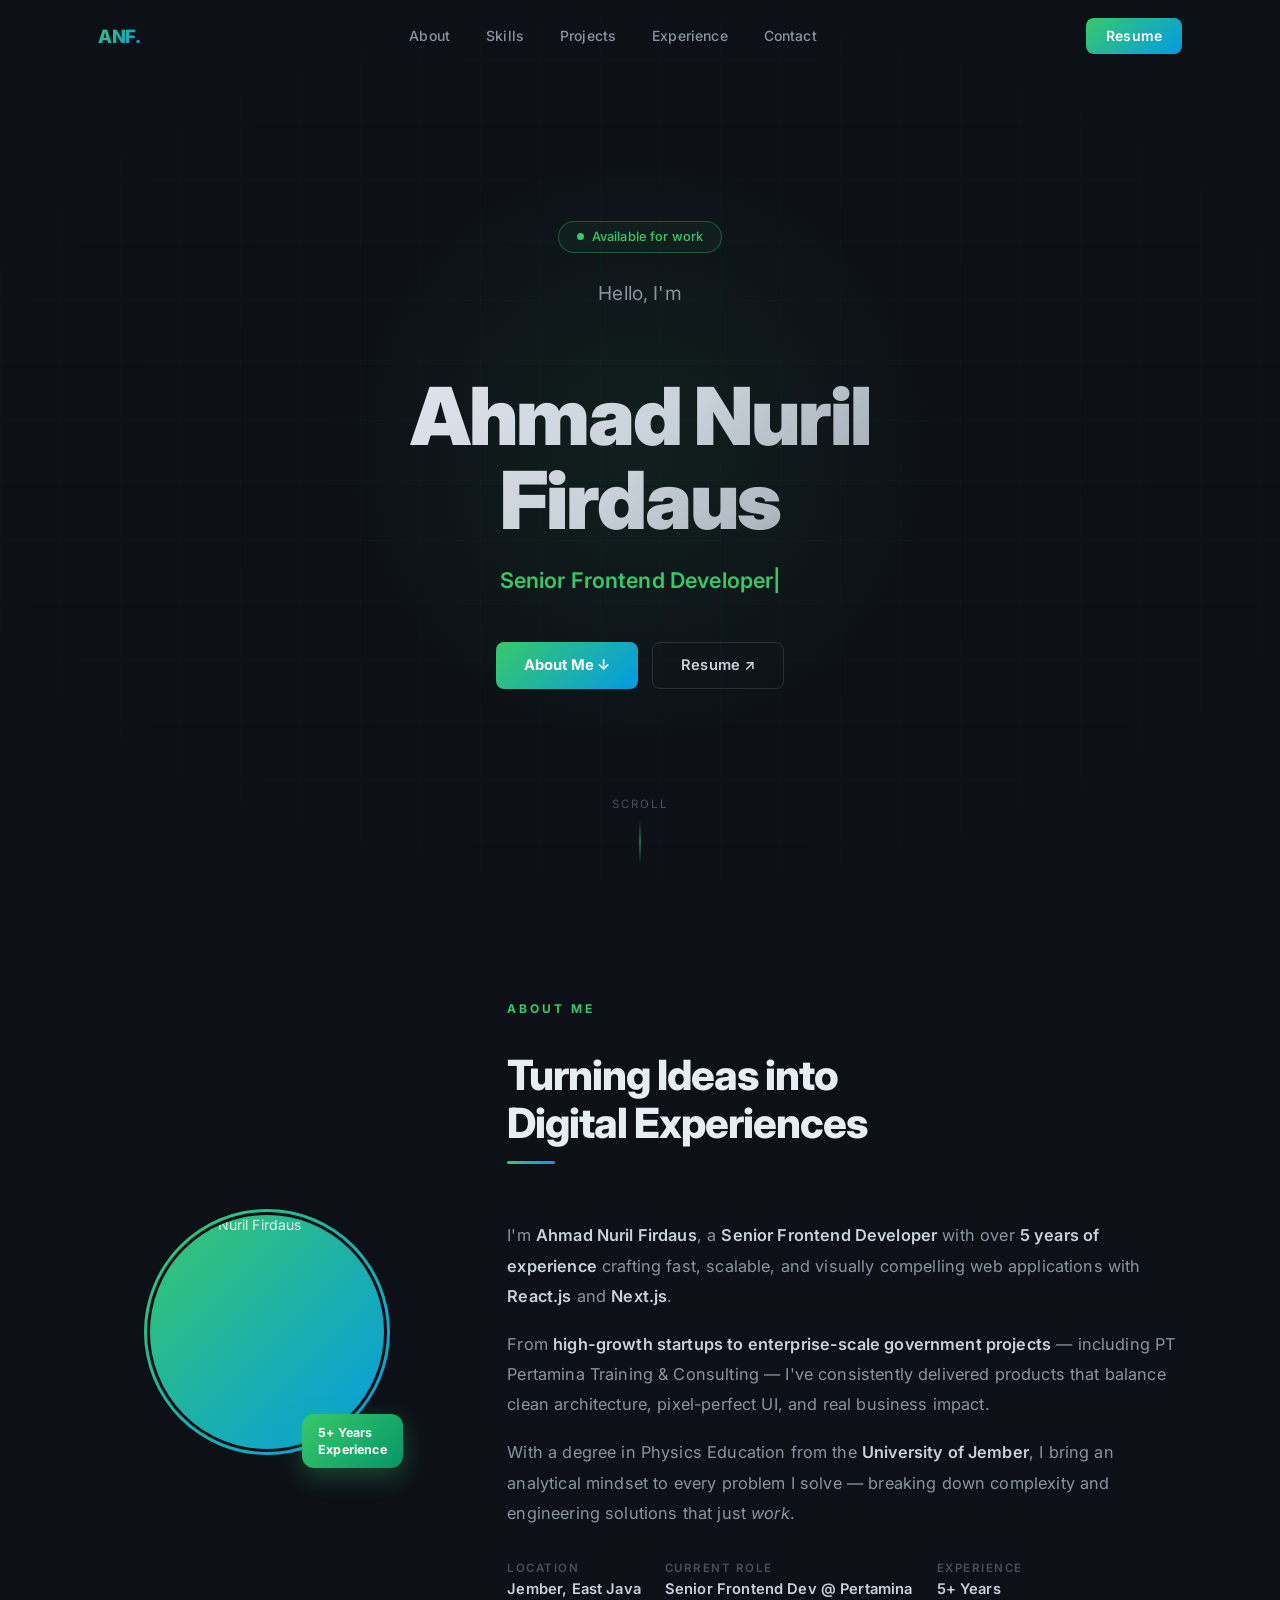
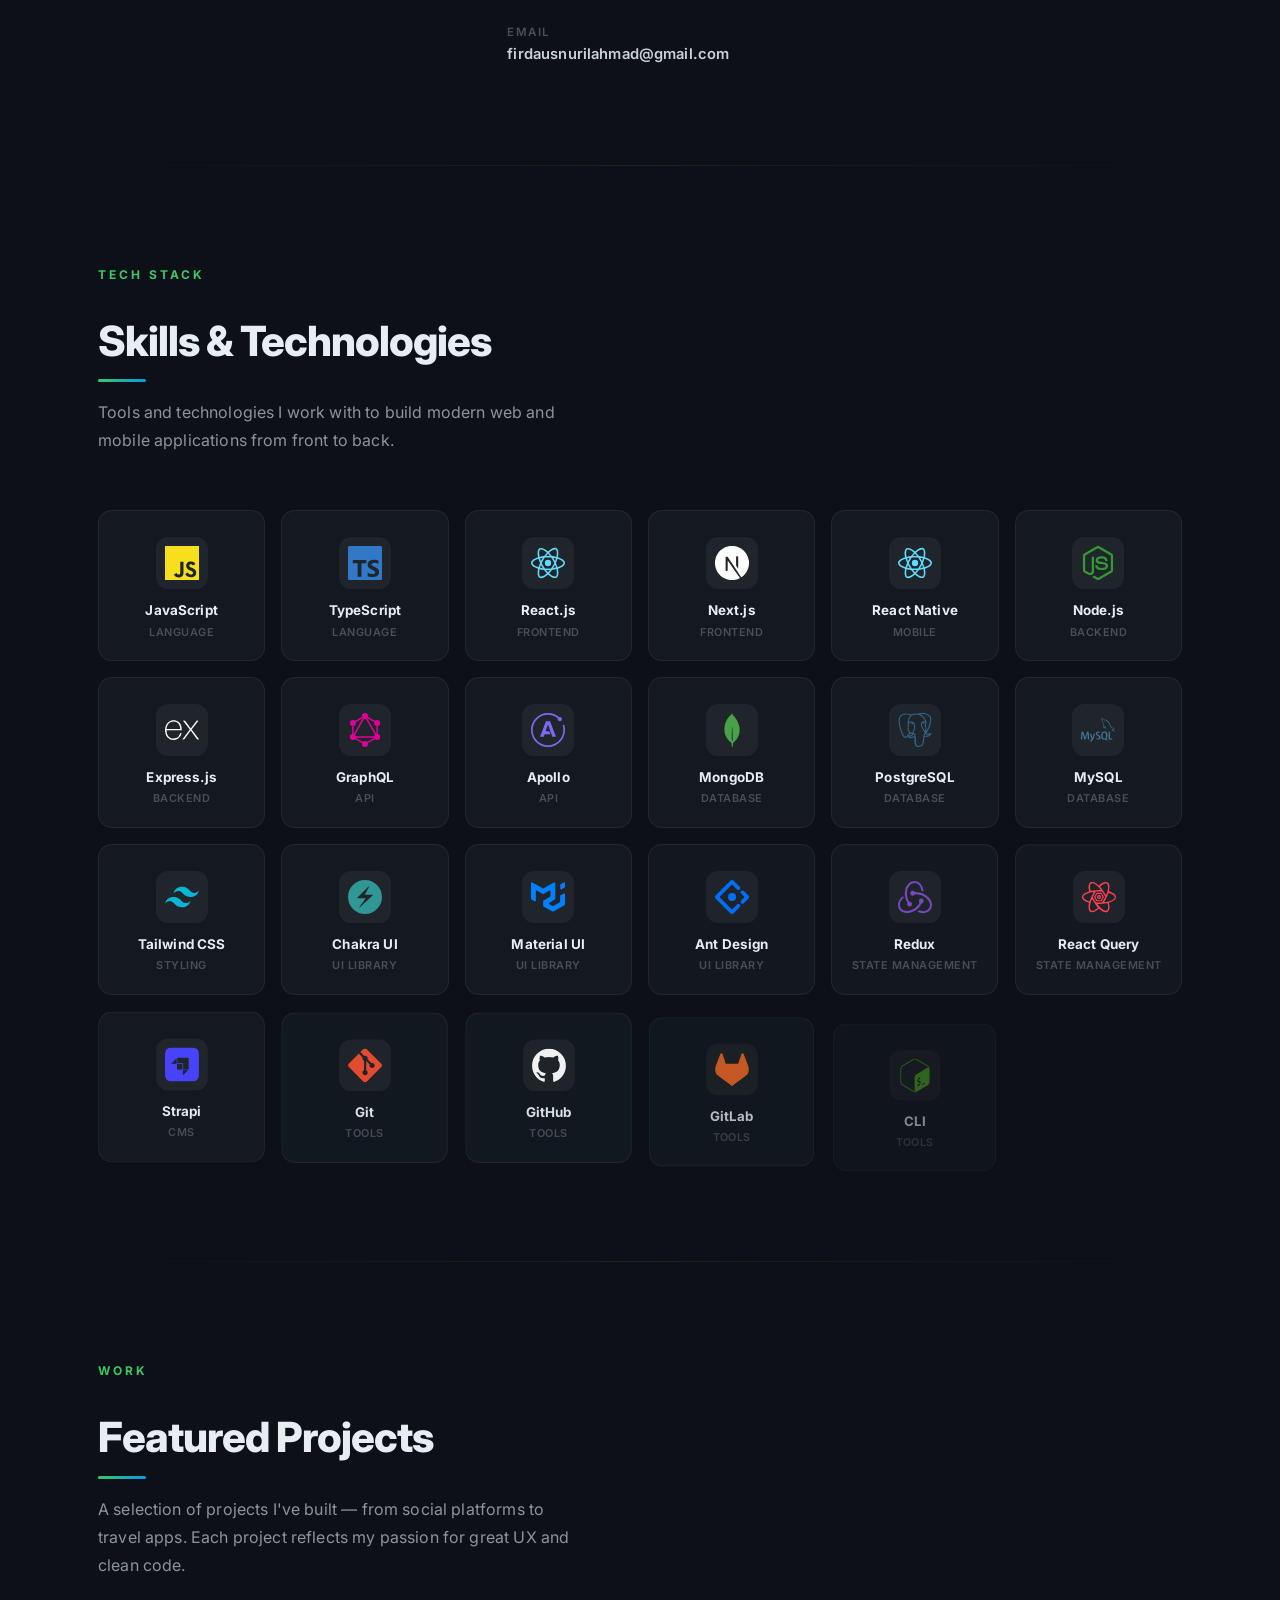
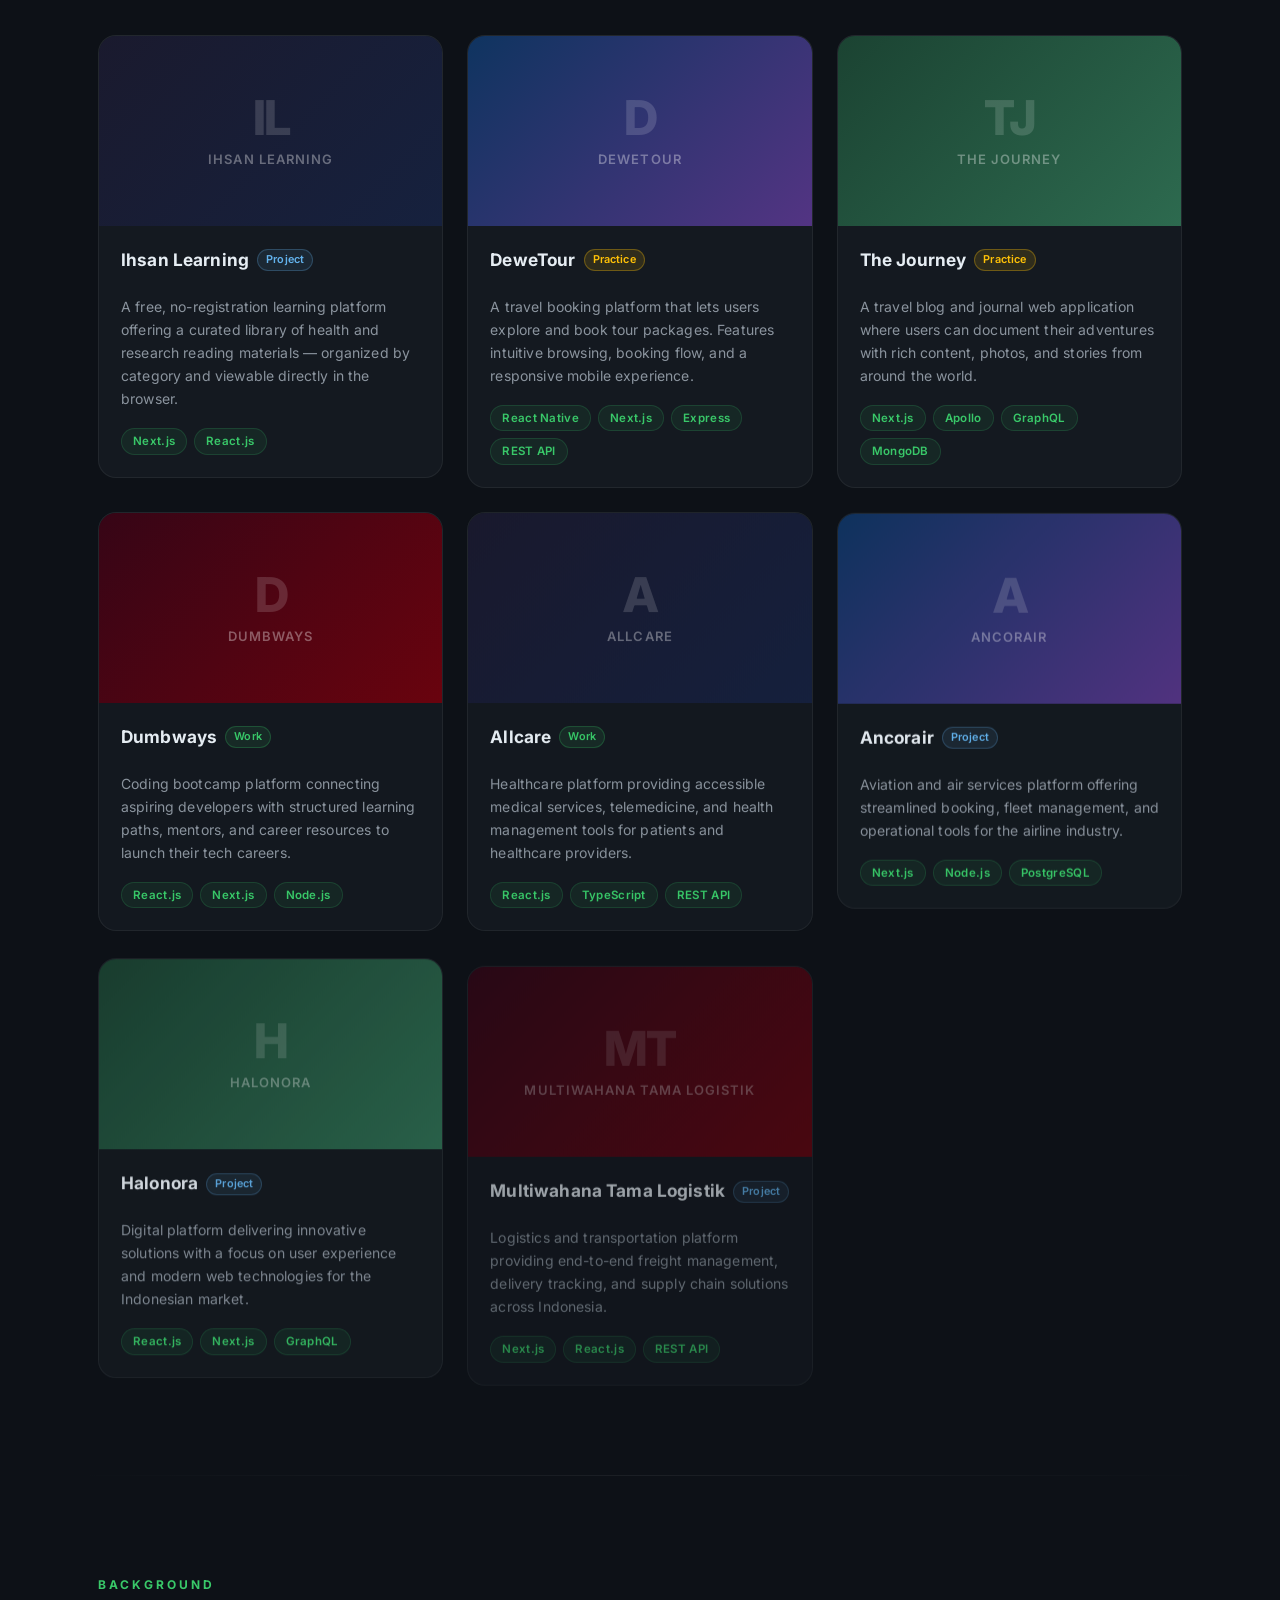
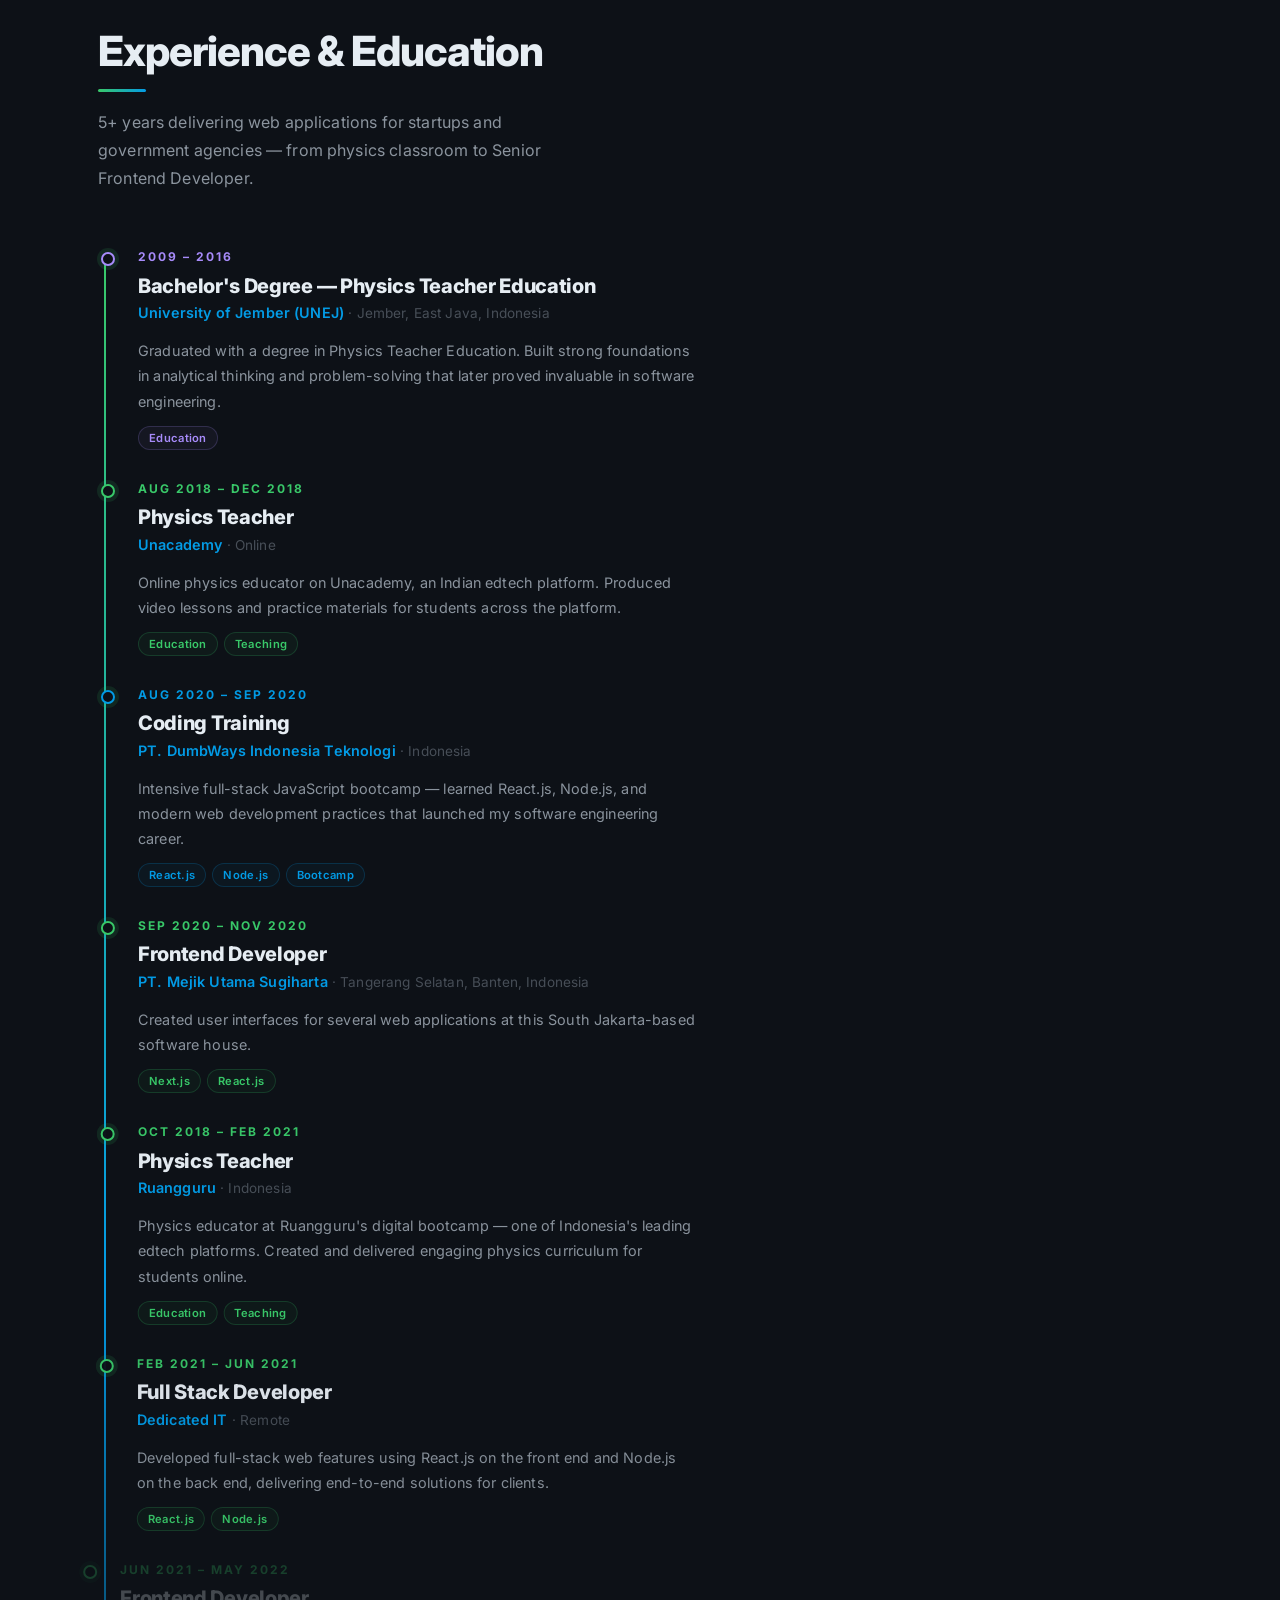
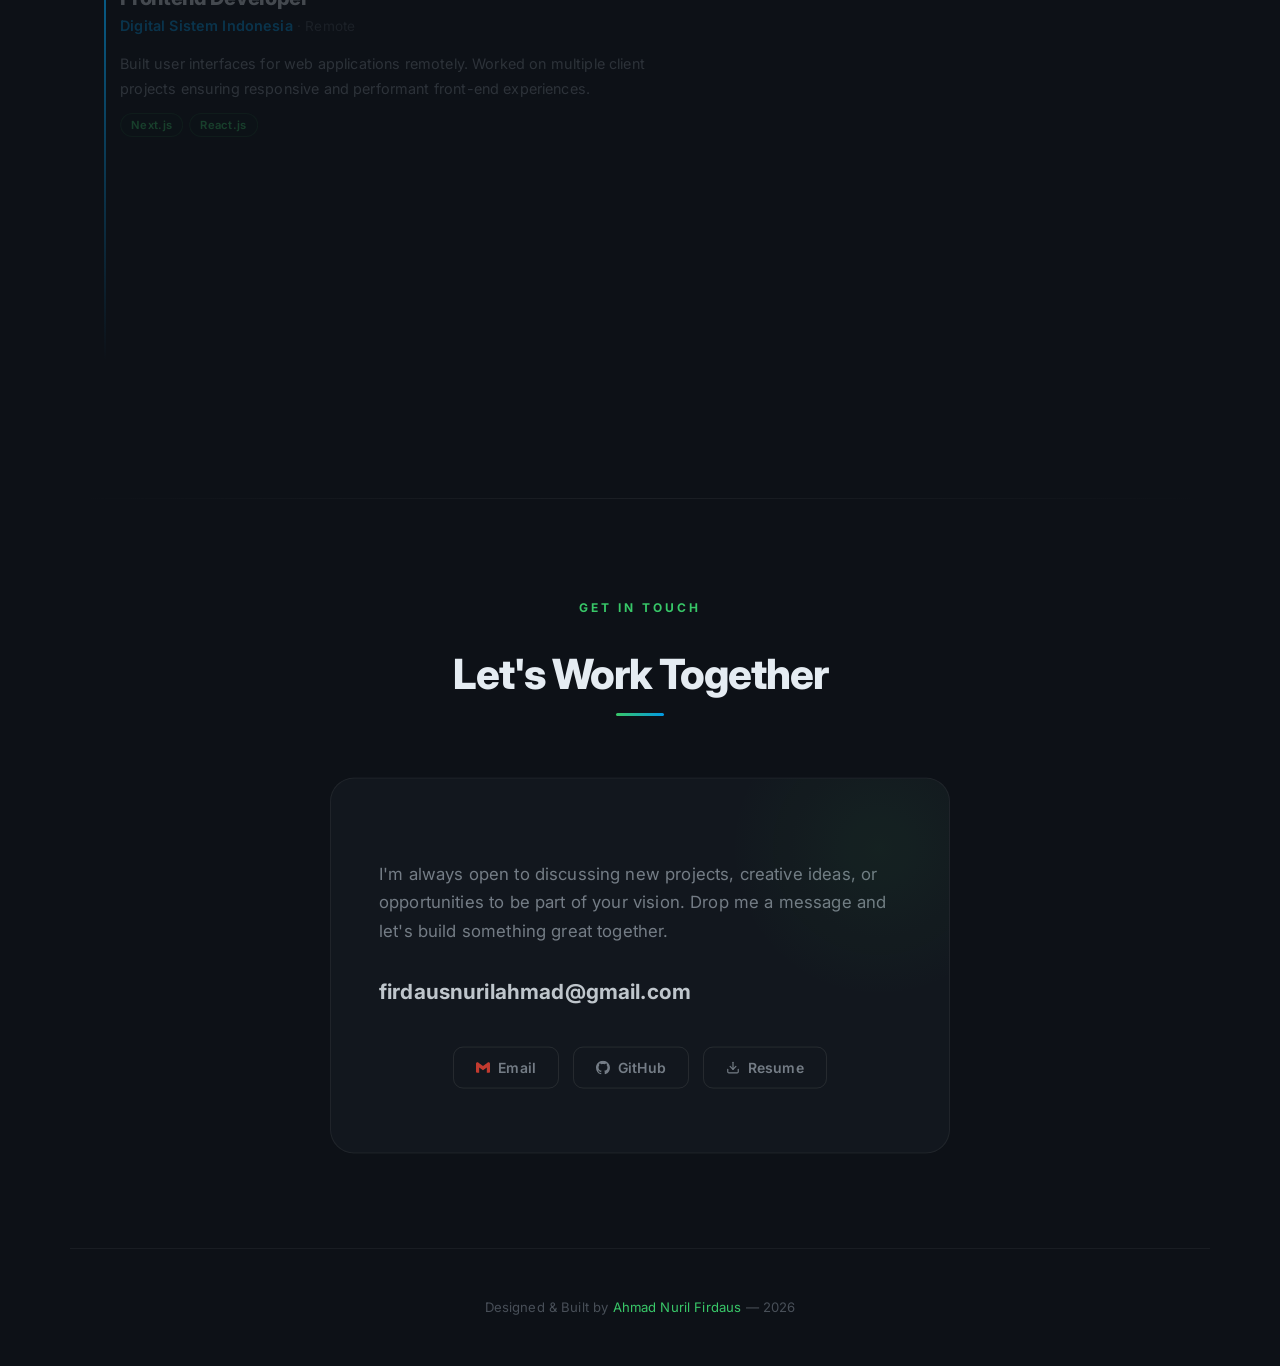
==== commit 7d747d83: "Deploying to gh-pages from  @ 097a9fc26b36270768ba7ba3be629fe188993f0e 🚀" ====
--- a/index.html
+++ b/index.html
@@ -5,7 +5,7 @@
             padding: 0;
           }
           * { box-sizing: border-box; }
-        </style><meta name="next-head-count" content="9"/><link rel="preload" href="/_next/static/css/230e323b8b759a365aa9.css" as="style"/><link rel="stylesheet" href="/_next/static/css/230e323b8b759a365aa9.css" data-n-p=""/><noscript data-n-css=""></noscript><link rel="preload" href="/_next/static/chunks/main-5894e1e5683215ad1b9a.js" as="script"/><link rel="preload" href="/_next/static/chunks/webpack-599749518e0efb0ef660.js" as="script"/><link rel="preload" href="/_next/static/chunks/framework.544b0dd7d455fb76ea00.js" as="script"/><link rel="preload" href="/_next/static/chunks/1e69f179e5115e94a71ead9f77545fa879d3ab48.5034da913ad773f84380.js" as="script"/><link rel="preload" href="/_next/static/chunks/8767b6ece666ce09c9ff0f3e4f19bcb696f59f7d.842d98defdf7040999e7.js" as="script"/><link rel="preload" href="/_next/static/chunks/pages/_app-0e0dac26d2ff17ab95a1.js" as="script"/><link rel="preload" href="/_next/static/chunks/d0447323.d081abf53469c46084a8.js" as="script"/><link rel="preload" href="/_next/static/chunks/pages/index-997ad4390ca2105ed772.js" as="script"/><style id="jss-server-side">html {
+        </style><meta name="next-head-count" content="9"/><link rel="preload" href="/_next/static/css/230e323b8b759a365aa9.css" as="style"/><link rel="stylesheet" href="/_next/static/css/230e323b8b759a365aa9.css" data-n-p=""/><noscript data-n-css=""></noscript><link rel="preload" href="/_next/static/chunks/main-5894e1e5683215ad1b9a.js" as="script"/><link rel="preload" href="/_next/static/chunks/webpack-599749518e0efb0ef660.js" as="script"/><link rel="preload" href="/_next/static/chunks/framework.544b0dd7d455fb76ea00.js" as="script"/><link rel="preload" href="/_next/static/chunks/1e69f179e5115e94a71ead9f77545fa879d3ab48.5034da913ad773f84380.js" as="script"/><link rel="preload" href="/_next/static/chunks/8767b6ece666ce09c9ff0f3e4f19bcb696f59f7d.842d98defdf7040999e7.js" as="script"/><link rel="preload" href="/_next/static/chunks/pages/_app-0e0dac26d2ff17ab95a1.js" as="script"/><link rel="preload" href="/_next/static/chunks/d0447323.d081abf53469c46084a8.js" as="script"/><link rel="preload" href="/_next/static/chunks/pages/index-f3b68f373f9344481c0d.js" as="script"/><style id="jss-server-side">html {
   box-sizing: border-box;
   -webkit-font-smoothing: antialiased;
   -moz-osx-font-smoothing: grayscale;
@@ -33,4 +33,4 @@
 }
   body::backdrop {
     background-color: #fff;
-  }</style></head><body><div id="__next"><div class="landing_page__2d4bl"><nav class="landing_nav__3I5V2 "><div class="landing_navInner__1rfSJ"><a class="landing_navLogo__2_21q" href="#">ANF.</a><ul class="landing_navLinks__2nfa2"><li><a class="landing_navLink__uLHLW" href="#about">About</a></li><li><a class="landing_navLink__uLHLW" href="#skills">Skills</a></li><li><a class="landing_navLink__uLHLW" href="#projects">Projects</a></li><li><a class="landing_navLink__uLHLW" href="#experience">Experience</a></li><li><a class="landing_navLink__uLHLW" href="#contact">Contact</a></li></ul><a class="landing_navCta__1NQvk" href="/resume.pdf" download="" target="_blank" rel="noreferrer">Resume</a></div></nav><section id="hero" class="landing_hero__Ptk5m"><div class="landing_heroGrid__3yLzy"></div><div class="landing_heroGlow__1AGFB"></div><div class="landing_heroContent__33XRD"><div style="opacity:0;transform:translateY(28px) translateZ(0)"><span class="landing_heroBadge__mI6M6"><span class="landing_heroDot__2je8D"></span>Available for work</span></div><p class="landing_heroGreeting__1g-cc" style="opacity:0;transform:translateY(28px) translateZ(0)">Hello, I&#x27;m</p><h1 class="landing_heroName__3aAdC" style="opacity:0;transform:translateY(28px) translateZ(0)">Ahmad Nuril Firdaus</h1><div class="landing_heroTypedWrap__336Zj" style="opacity:0;transform:translateY(28px) translateZ(0)"></div><div class="landing_heroButtons__PmMe1" style="opacity:0;transform:translateY(28px) translateZ(0)"><a class="landing_btnPrimary__IYPu8" href="#about">About Me ↓</a><a class="landing_btnSecondary__2qWYo" href="/resume.pdf" download="" target="_blank" rel="noreferrer">Resume ↗</a></div></div><div class="landing_heroScrollIndicator__2cwZW"><span>Scroll</span><div class="landing_heroScrollBar__3LM4A"></div></div></section><section id="about"><div class="landing_section__2FlVY"><div class="landing_aboutGrid__26YP8"><div style="opacity:0;transform:translateX(-40px) translateZ(0)"><div class="landing_aboutImageContainer__o3bGg"><div class="landing_aboutImageOuter__JUPAU"><div class="landing_aboutImageGradientBorder__3kzoK"></div><img class="landing_aboutImage__2VXz8" src="/seacrop.jpeg" alt="Ahmad Nuril Firdaus"/><div class="landing_aboutImageBadge__3pILi">5+ Years<br/>Experience</div></div></div></div><div style="opacity:0;transform:translateX(40px) translateZ(0)"><div class="landing_sectionHeader__vhJrN"><div class="landing_sectionLabel__enevp">About Me</div><h2 class="landing_sectionTitle__1-Q82">Turning Ideas into<br/>Digital Experiences</h2><div class="landing_sectionDivider__2e22b"></div></div><p class="landing_aboutTextPara__3Lpgv">I&#x27;m <strong>Ahmad Nuril Firdaus</strong>, a<!-- --> <strong>Senior Frontend Developer</strong> with over<!-- --> <strong>5 years of experience</strong> crafting fast, scalable, and visually compelling web applications with<!-- --> <strong>React.js</strong> and <strong>Next.js</strong>.</p><p class="landing_aboutTextPara__3Lpgv">From <strong>high-growth startups to enterprise-scale government projects</strong> — including PT Pertamina Training &amp; Consulting — I&#x27;ve consistently delivered products that balance clean architecture, pixel-perfect UI, and real business impact.</p><p class="landing_aboutTextPara__3Lpgv">With a degree in Physics Education from the<!-- --> <strong>University of Jember</strong>, I bring an analytical mindset to every problem I solve — breaking down complexity and engineering solutions that just <em>work</em>.</p><div class="landing_aboutDetails__1Lli5"><div class="landing_aboutDetailItem__3syIf"><span class="landing_aboutDetailLabel__3CQV-">Location</span><span class="landing_aboutDetailValue__1nwh1">Jember, East Java</span></div><div class="landing_aboutDetailItem__3syIf"><span class="landing_aboutDetailLabel__3CQV-">Current Role</span><span class="landing_aboutDetailValue__1nwh1">Senior Frontend Dev @ Pertamina</span></div><div class="landing_aboutDetailItem__3syIf"><span class="landing_aboutDetailLabel__3CQV-">Experience</span><span class="landing_aboutDetailValue__1nwh1">5+ Years</span></div><div class="landing_aboutDetailItem__3syIf"><span class="landing_aboutDetailLabel__3CQV-">Email</span><span class="landing_aboutDetailValue__1nwh1">firdausnurilahmad@gmail.com</span></div></div></div></div></div></section><section id="skills"><div class="landing_sectionSep__3cP_7"></div><div class="landing_section__2FlVY"><div style="opacity:0;transform:translateY(20px) translateZ(0)"><div class="landing_sectionHeader__vhJrN"><div class="landing_sectionLabel__enevp">Tech Stack</div><h2 class="landing_sectionTitle__1-Q82">Skills &amp; Technologies</h2><div class="landing_sectionDivider__2e22b"></div><p class="landing_sectionDesc__dbKBn">Tools and technologies I work with to build modern web and mobile applications from front to back.</p></div></div><div class="landing_skillsGrid__15zh4"><div style="opacity:0;transform:translateY(24px) scale(0.95) translateZ(0)"><div class="landing_skillCard__3302w" style="--skill-color:#F7DF1E"><span class="landing_skillIcon__3ZaAV" style="color:#F7DF1E"><svg stroke="currentColor" fill="currentColor" stroke-width="0" role="img" viewBox="0 0 24 24" height="34" width="34" xmlns="http://www.w3.org/2000/svg"><title></title><path d="M0 0h24v24H0V0zm22.034 18.276c-.175-1.095-.888-2.015-3.003-2.873-.736-.345-1.554-.585-1.797-1.14-.091-.33-.105-.51-.046-.705.15-.646.915-.84 1.515-.66.39.12.75.42.976.9 1.034-.676 1.034-.676 1.755-1.125-.27-.42-.404-.601-.586-.78-.63-.705-1.469-1.065-2.834-1.034l-.705.089c-.676.165-1.32.525-1.71 1.005-1.14 1.291-.811 3.541.569 4.471 1.365 1.02 3.361 1.244 3.616 2.205.24 1.17-.87 1.545-1.966 1.41-.811-.18-1.26-.586-1.755-1.336l-1.83 1.051c.21.48.45.689.81 1.109 1.74 1.756 6.09 1.666 6.871-1.004.029-.09.24-.705.074-1.65l.046.067zm-8.983-7.245h-2.248c0 1.938-.009 3.864-.009 5.805 0 1.232.063 2.363-.138 2.711-.33.689-1.18.601-1.566.48-.396-.196-.597-.466-.83-.855-.063-.105-.11-.196-.127-.196l-1.825 1.125c.305.63.75 1.172 1.324 1.517.855.51 2.004.675 3.207.405.783-.226 1.458-.691 1.811-1.411.51-.93.402-2.07.397-3.346.012-2.054 0-4.109 0-6.179l.004-.056z"></path></svg></span><div class="landing_skillName__7sE6x">JavaScript</div><div class="landing_skillCategory__3QZNp">Language</div></div></div><div style="opacity:0;transform:translateY(24px) scale(0.95) translateZ(0)"><div class="landing_skillCard__3302w" style="--skill-color:#3178C6"><span class="landing_skillIcon__3ZaAV" style="color:#3178C6"><svg stroke="currentColor" fill="currentColor" stroke-width="0" role="img" viewBox="0 0 24 24" height="34" width="34" xmlns="http://www.w3.org/2000/svg"><title></title><path d="M1.125 0C.502 0 0 .502 0 1.125v21.75C0 23.498.502 24 1.125 24h21.75c.623 0 1.125-.502 1.125-1.125V1.125C24 .502 23.498 0 22.875 0zm17.363 9.75c.612 0 1.154.037 1.627.111a6.38 6.38 0 0 1 1.306.34v2.458a3.95 3.95 0 0 0-.643-.361 5.093 5.093 0 0 0-.717-.26 5.453 5.453 0 0 0-1.426-.2c-.3 0-.573.028-.819.086a2.1 2.1 0 0 0-.623.242c-.17.104-.3.229-.393.374a.888.888 0 0 0-.14.49c0 .196.053.373.156.529.104.156.252.304.443.444s.423.276.696.41c.273.135.582.274.926.416.47.197.892.407 1.266.628.374.222.695.473.963.753.268.279.472.598.614.957.142.359.214.776.214 1.253 0 .657-.125 1.21-.373 1.656a3.033 3.033 0 0 1-1.012 1.085 4.38 4.38 0 0 1-1.487.596c-.566.12-1.163.18-1.79.18a9.916 9.916 0 0 1-1.84-.164 5.544 5.544 0 0 1-1.512-.493v-2.63a5.033 5.033 0 0 0 3.237 1.2c.333 0 .624-.03.872-.09.249-.06.456-.144.623-.25.166-.108.29-.234.373-.38a1.023 1.023 0 0 0-.074-1.089 2.12 2.12 0 0 0-.537-.5 5.597 5.597 0 0 0-.807-.444 27.72 27.72 0 0 0-1.007-.436c-.918-.383-1.602-.852-2.053-1.405-.45-.553-.676-1.222-.676-2.005 0-.614.123-1.141.369-1.582.246-.441.58-.804 1.004-1.089a4.494 4.494 0 0 1 1.47-.629 7.536 7.536 0 0 1 1.77-.201zm-15.113.188h9.563v2.166H9.506v9.646H6.789v-9.646H3.375z"></path></svg></span><div class="landing_skillName__7sE6x">TypeScript</div><div class="landing_skillCategory__3QZNp">Language</div></div></div><div style="opacity:0;transform:translateY(24px) scale(0.95) translateZ(0)"><div class="landing_skillCard__3302w" style="--skill-color:#61DAFB"><span class="landing_skillIcon__3ZaAV" style="color:#61DAFB"><svg stroke="currentColor" fill="currentColor" stroke-width="0" role="img" viewBox="0 0 24 24" height="34" width="34" xmlns="http://www.w3.org/2000/svg"><title></title><path d="M14.23 12.004a2.236 2.236 0 0 1-2.235 2.236 2.236 2.236 0 0 1-2.236-2.236 2.236 2.236 0 0 1 2.235-2.236 2.236 2.236 0 0 1 2.236 2.236zm2.648-10.69c-1.346 0-3.107.96-4.888 2.622-1.78-1.653-3.542-2.602-4.887-2.602-.41 0-.783.093-1.106.278-1.375.793-1.683 3.264-.973 6.365C1.98 8.917 0 10.42 0 12.004c0 1.59 1.99 3.097 5.043 4.03-.704 3.113-.39 5.588.988 6.38.32.187.69.275 1.102.275 1.345 0 3.107-.96 4.888-2.624 1.78 1.654 3.542 2.603 4.887 2.603.41 0 .783-.09 1.106-.275 1.374-.792 1.683-3.263.973-6.365C22.02 15.096 24 13.59 24 12.004c0-1.59-1.99-3.097-5.043-4.032.704-3.11.39-5.587-.988-6.38-.318-.184-.688-.277-1.092-.278zm-.005 1.09v.006c.225 0 .406.044.558.127.666.382.955 1.835.73 3.704-.054.46-.142.945-.25 1.44-.96-.236-2.006-.417-3.107-.534-.66-.905-1.345-1.727-2.035-2.447 1.592-1.48 3.087-2.292 4.105-2.295zm-9.77.02c1.012 0 2.514.808 4.11 2.28-.686.72-1.37 1.537-2.02 2.442-1.107.117-2.154.298-3.113.538-.112-.49-.195-.964-.254-1.42-.23-1.868.054-3.32.714-3.707.19-.09.4-.127.563-.132zm4.882 3.05c.455.468.91.992 1.36 1.564-.44-.02-.89-.034-1.345-.034-.46 0-.915.01-1.36.034.44-.572.895-1.096 1.345-1.565zM12 8.1c.74 0 1.477.034 2.202.093.406.582.802 1.203 1.183 1.86.372.64.71 1.29 1.018 1.946-.308.655-.646 1.31-1.013 1.95-.38.66-.773 1.288-1.18 1.87-.728.063-1.466.098-2.21.098-.74 0-1.477-.035-2.202-.093-.406-.582-.802-1.204-1.183-1.86-.372-.64-.71-1.29-1.018-1.946.303-.657.646-1.313 1.013-1.954.38-.66.773-1.286 1.18-1.868.728-.064 1.466-.098 2.21-.098zm-3.635.254c-.24.377-.48.763-.704 1.16-.225.39-.435.782-.635 1.174-.265-.656-.49-1.31-.676-1.947.64-.15 1.315-.283 2.015-.386zm7.26 0c.695.103 1.365.23 2.006.387-.18.632-.405 1.282-.66 1.933-.2-.39-.41-.783-.64-1.174-.225-.392-.465-.774-.705-1.146zm3.063.675c.484.15.944.317 1.375.498 1.732.74 2.852 1.708 2.852 2.476-.005.768-1.125 1.74-2.857 2.475-.42.18-.88.342-1.355.493-.28-.958-.646-1.956-1.1-2.98.45-1.017.81-2.01 1.085-2.964zm-13.395.004c.278.96.645 1.957 1.1 2.98-.45 1.017-.812 2.01-1.086 2.964-.484-.15-.944-.318-1.37-.5-1.732-.737-2.852-1.706-2.852-2.474 0-.768 1.12-1.742 2.852-2.476.42-.18.88-.342 1.356-.494zm11.678 4.28c.265.657.49 1.312.676 1.948-.64.157-1.316.29-2.016.39.24-.375.48-.762.705-1.158.225-.39.435-.788.636-1.18zm-9.945.02c.2.392.41.783.64 1.175.23.39.465.772.705 1.143-.695-.102-1.365-.23-2.006-.386.18-.63.406-1.282.66-1.933zM17.92 16.32c.112.493.2.968.254 1.423.23 1.868-.054 3.32-.714 3.708-.147.09-.338.128-.563.128-1.012 0-2.514-.807-4.11-2.28.686-.72 1.37-1.536 2.02-2.44 1.107-.118 2.154-.3 3.113-.54zm-11.83.01c.96.234 2.006.415 3.107.532.66.905 1.345 1.727 2.035 2.446-1.595 1.483-3.092 2.295-4.11 2.295-.22-.005-.406-.05-.553-.132-.666-.38-.955-1.834-.73-3.703.054-.46.142-.944.25-1.438zm4.56.64c.44.02.89.034 1.345.034.46 0 .915-.01 1.36-.034-.44.572-.895 1.095-1.345 1.565-.455-.47-.91-.993-1.36-1.565z"></path></svg></span><div class="landing_skillName__7sE6x">React.js</div><div class="landing_skillCategory__3QZNp">Frontend</div></div></div><div style="opacity:0;transform:translateY(24px) scale(0.95) translateZ(0)"><div class="landing_skillCard__3302w" style="--skill-color:#FFFFFF"><span class="landing_skillIcon__3ZaAV" style="color:#FFFFFF"><svg stroke="currentColor" fill="currentColor" stroke-width="0" role="img" viewBox="0 0 24 24" height="34" width="34" xmlns="http://www.w3.org/2000/svg"><title></title><path d="M11.5725 0c-.1763 0-.3098.0013-.3584.0067-.0516.0053-.2159.021-.3636.0328-3.4088.3073-6.6017 2.1463-8.624 4.9728C1.1004 6.584.3802 8.3666.1082 10.255c-.0962.659-.108.8537-.108 1.7474s.012 1.0884.108 1.7476c.652 4.506 3.8591 8.2919 8.2087 9.6945.7789.2511 1.6.4223 2.5337.5255.3636.04 1.9354.04 2.299 0 1.6117-.1783 2.9772-.577 4.3237-1.2643.2065-.1056.2464-.1337.2183-.1573-.0188-.0139-.8987-1.1938-1.9543-2.62l-1.919-2.592-2.4047-3.5583c-1.3231-1.9564-2.4117-3.556-2.4211-3.556-.0094-.0026-.0187 1.5787-.0235 3.509-.0067 3.3802-.0093 3.5162-.0516 3.596-.061.115-.108.1618-.2064.2134-.075.0374-.1408.0445-.495.0445h-.406l-.1078-.068a.4383.4383 0 01-.1572-.1712l-.0493-.1056.0053-4.703.0067-4.7054.0726-.0915c.0376-.0493.1174-.1125.1736-.143.0962-.047.1338-.0517.5396-.0517.4787 0 .5584.0187.6827.1547.0353.0377 1.3373 1.9987 2.895 4.3608a10760.433 10760.433 0 004.7344 7.1706l1.9002 2.8782.096-.0633c.8518-.5536 1.7525-1.3418 2.4657-2.1627 1.5179-1.7429 2.4963-3.868 2.8247-6.134.0961-.6591.1078-.854.1078-1.7475 0-.8937-.012-1.0884-.1078-1.7476-.6522-4.506-3.8592-8.2919-8.2087-9.6945-.7672-.2487-1.5836-.42-2.4985-.5232-.169-.0176-1.0835-.0366-1.6123-.037zm4.0685 7.217c.3473 0 .4082.0053.4857.047.1127.0562.204.1642.237.2767.0186.061.0234 1.3653.0186 4.3044l-.0067 4.2175-.7436-1.14-.7461-1.14v-3.066c0-1.982.0093-3.0963.0234-3.1502.0375-.1313.1196-.2346.2323-.2955.0961-.0494.1313-.054.4997-.054z"></path></svg></span><div class="landing_skillName__7sE6x">Next.js</div><div class="landing_skillCategory__3QZNp">Frontend</div></div></div><div style="opacity:0;transform:translateY(24px) scale(0.95) translateZ(0)"><div class="landing_skillCard__3302w" style="--skill-color:#61DAFB"><span class="landing_skillIcon__3ZaAV" style="color:#61DAFB"><svg stroke="currentColor" fill="currentColor" stroke-width="0" role="img" viewBox="0 0 24 24" height="34" width="34" xmlns="http://www.w3.org/2000/svg"><title></title><path d="M14.23 12.004a2.236 2.236 0 0 1-2.235 2.236 2.236 2.236 0 0 1-2.236-2.236 2.236 2.236 0 0 1 2.235-2.236 2.236 2.236 0 0 1 2.236 2.236zm2.648-10.69c-1.346 0-3.107.96-4.888 2.622-1.78-1.653-3.542-2.602-4.887-2.602-.41 0-.783.093-1.106.278-1.375.793-1.683 3.264-.973 6.365C1.98 8.917 0 10.42 0 12.004c0 1.59 1.99 3.097 5.043 4.03-.704 3.113-.39 5.588.988 6.38.32.187.69.275 1.102.275 1.345 0 3.107-.96 4.888-2.624 1.78 1.654 3.542 2.603 4.887 2.603.41 0 .783-.09 1.106-.275 1.374-.792 1.683-3.263.973-6.365C22.02 15.096 24 13.59 24 12.004c0-1.59-1.99-3.097-5.043-4.032.704-3.11.39-5.587-.988-6.38-.318-.184-.688-.277-1.092-.278zm-.005 1.09v.006c.225 0 .406.044.558.127.666.382.955 1.835.73 3.704-.054.46-.142.945-.25 1.44-.96-.236-2.006-.417-3.107-.534-.66-.905-1.345-1.727-2.035-2.447 1.592-1.48 3.087-2.292 4.105-2.295zm-9.77.02c1.012 0 2.514.808 4.11 2.28-.686.72-1.37 1.537-2.02 2.442-1.107.117-2.154.298-3.113.538-.112-.49-.195-.964-.254-1.42-.23-1.868.054-3.32.714-3.707.19-.09.4-.127.563-.132zm4.882 3.05c.455.468.91.992 1.36 1.564-.44-.02-.89-.034-1.345-.034-.46 0-.915.01-1.36.034.44-.572.895-1.096 1.345-1.565zM12 8.1c.74 0 1.477.034 2.202.093.406.582.802 1.203 1.183 1.86.372.64.71 1.29 1.018 1.946-.308.655-.646 1.31-1.013 1.95-.38.66-.773 1.288-1.18 1.87-.728.063-1.466.098-2.21.098-.74 0-1.477-.035-2.202-.093-.406-.582-.802-1.204-1.183-1.86-.372-.64-.71-1.29-1.018-1.946.303-.657.646-1.313 1.013-1.954.38-.66.773-1.286 1.18-1.868.728-.064 1.466-.098 2.21-.098zm-3.635.254c-.24.377-.48.763-.704 1.16-.225.39-.435.782-.635 1.174-.265-.656-.49-1.31-.676-1.947.64-.15 1.315-.283 2.015-.386zm7.26 0c.695.103 1.365.23 2.006.387-.18.632-.405 1.282-.66 1.933-.2-.39-.41-.783-.64-1.174-.225-.392-.465-.774-.705-1.146zm3.063.675c.484.15.944.317 1.375.498 1.732.74 2.852 1.708 2.852 2.476-.005.768-1.125 1.74-2.857 2.475-.42.18-.88.342-1.355.493-.28-.958-.646-1.956-1.1-2.98.45-1.017.81-2.01 1.085-2.964zm-13.395.004c.278.96.645 1.957 1.1 2.98-.45 1.017-.812 2.01-1.086 2.964-.484-.15-.944-.318-1.37-.5-1.732-.737-2.852-1.706-2.852-2.474 0-.768 1.12-1.742 2.852-2.476.42-.18.88-.342 1.356-.494zm11.678 4.28c.265.657.49 1.312.676 1.948-.64.157-1.316.29-2.016.39.24-.375.48-.762.705-1.158.225-.39.435-.788.636-1.18zm-9.945.02c.2.392.41.783.64 1.175.23.39.465.772.705 1.143-.695-.102-1.365-.23-2.006-.386.18-.63.406-1.282.66-1.933zM17.92 16.32c.112.493.2.968.254 1.423.23 1.868-.054 3.32-.714 3.708-.147.09-.338.128-.563.128-1.012 0-2.514-.807-4.11-2.28.686-.72 1.37-1.536 2.02-2.44 1.107-.118 2.154-.3 3.113-.54zm-11.83.01c.96.234 2.006.415 3.107.532.66.905 1.345 1.727 2.035 2.446-1.595 1.483-3.092 2.295-4.11 2.295-.22-.005-.406-.05-.553-.132-.666-.38-.955-1.834-.73-3.703.054-.46.142-.944.25-1.438zm4.56.64c.44.02.89.034 1.345.034.46 0 .915-.01 1.36-.034-.44.572-.895 1.095-1.345 1.565-.455-.47-.91-.993-1.36-1.565z"></path></svg></span><div class="landing_skillName__7sE6x">React Native</div><div class="landing_skillCategory__3QZNp">Mobile</div></div></div><div style="opacity:0;transform:translateY(24px) scale(0.95) translateZ(0)"><div class="landing_skillCard__3302w" style="--skill-color:#339933"><span class="landing_skillIcon__3ZaAV" style="color:#339933"><svg stroke="currentColor" fill="currentColor" stroke-width="0" role="img" viewBox="0 0 24 24" height="34" width="34" xmlns="http://www.w3.org/2000/svg"><title></title><path d="M11.998,24c-0.321,0-0.641-0.084-0.922-0.247l-2.936-1.737c-0.438-0.245-0.224-0.332-0.08-0.383 c0.585-0.203,0.703-0.25,1.328-0.604c0.065-0.037,0.151-0.023,0.218,0.017l2.256,1.339c0.082,0.045,0.197,0.045,0.272,0l8.795-5.076 c0.082-0.047,0.134-0.141,0.134-0.238V6.921c0-0.099-0.053-0.192-0.137-0.242l-8.791-5.072c-0.081-0.047-0.189-0.047-0.271,0 L3.075,6.68C2.99,6.729,2.936,6.825,2.936,6.921v10.15c0,0.097,0.054,0.189,0.139,0.235l2.409,1.392 c1.307,0.654,2.108-0.116,2.108-0.89V7.787c0-0.142,0.114-0.253,0.256-0.253h1.115c0.139,0,0.255,0.112,0.255,0.253v10.021 c0,1.745-0.95,2.745-2.604,2.745c-0.508,0-0.909,0-2.026-0.551L2.28,18.675c-0.57-0.329-0.922-0.945-0.922-1.604V6.921 c0-0.659,0.353-1.275,0.922-1.603l8.795-5.082c0.557-0.315,1.296-0.315,1.848,0l8.794,5.082c0.57,0.329,0.924,0.944,0.924,1.603 v10.15c0,0.659-0.354,1.273-0.924,1.604l-8.794,5.078C12.643,23.916,12.324,24,11.998,24z M19.099,13.993 c0-1.9-1.284-2.406-3.987-2.763c-2.731-0.361-3.009-0.548-3.009-1.187c0-0.528,0.235-1.233,2.258-1.233 c1.807,0,2.473,0.389,2.747,1.607c0.024,0.115,0.129,0.199,0.247,0.199h1.141c0.071,0,0.138-0.031,0.186-0.081 c0.048-0.054,0.074-0.123,0.067-0.196c-0.177-2.098-1.571-3.076-4.388-3.076c-2.508,0-4.004,1.058-4.004,2.833 c0,1.925,1.488,2.457,3.895,2.695c2.88,0.282,3.103,0.703,3.103,1.269c0,0.983-0.789,1.402-2.642,1.402 c-2.327,0-2.839-0.584-3.011-1.742c-0.02-0.124-0.126-0.215-0.253-0.215h-1.137c-0.141,0-0.254,0.112-0.254,0.253 c0,1.482,0.806,3.248,4.655,3.248C17.501,17.007,19.099,15.91,19.099,13.993z"></path></svg></span><div class="landing_skillName__7sE6x">Node.js</div><div class="landing_skillCategory__3QZNp">Backend</div></div></div><div style="opacity:0;transform:translateY(24px) scale(0.95) translateZ(0)"><div class="landing_skillCard__3302w" style="--skill-color:#FFFFFF"><span class="landing_skillIcon__3ZaAV" style="color:#FFFFFF"><svg stroke="currentColor" fill="currentColor" stroke-width="0" role="img" viewBox="0 0 24 24" height="34" width="34" xmlns="http://www.w3.org/2000/svg"><title></title><path d="M24 18.588a1.529 1.529 0 01-1.895-.72l-3.45-4.771-.5-.667-4.003 5.444a1.466 1.466 0 01-1.802.708l5.158-6.92-4.798-6.251a1.595 1.595 0 011.9.666l3.576 4.83 3.596-4.81a1.435 1.435 0 011.788-.668L21.708 7.9l-2.522 3.283a.666.666 0 000 .994l4.804 6.412zM.002 11.576l.42-2.075c1.154-4.103 5.858-5.81 9.094-3.27 1.895 1.489 2.368 3.597 2.275 5.973H1.116C.943 16.447 4.005 19.009 7.92 17.7a4.078 4.078 0 002.582-2.876c.207-.666.548-.78 1.174-.588a5.417 5.417 0 01-2.589 3.957 6.272 6.272 0 01-7.306-.933 6.575 6.575 0 01-1.64-3.858c0-.235-.08-.455-.134-.666A88.33 88.33 0 010 11.577zm1.127-.286h9.654c-.06-3.076-2.001-5.258-4.59-5.278-2.882-.04-4.944 2.094-5.071 5.264z"></path></svg></span><div class="landing_skillName__7sE6x">Express.js</div><div class="landing_skillCategory__3QZNp">Backend</div></div></div><div style="opacity:0;transform:translateY(24px) scale(0.95) translateZ(0)"><div class="landing_skillCard__3302w" style="--skill-color:#E10098"><span class="landing_skillIcon__3ZaAV" style="color:#E10098"><svg stroke="currentColor" fill="currentColor" stroke-width="0" role="img" viewBox="0 0 24 24" height="34" width="34" xmlns="http://www.w3.org/2000/svg"><title></title><path d="M12.002 0a2.138 2.138 0 1 0 0 4.277 2.138 2.138 0 1 0 0-4.277zm8.54 4.931a2.138 2.138 0 1 0 0 4.277 2.138 2.138 0 1 0 0-4.277zm0 9.862a2.138 2.138 0 1 0 0 4.277 2.138 2.138 0 1 0 0-4.277zm-8.54 4.931a2.138 2.138 0 1 0 0 4.276 2.138 2.138 0 1 0 0-4.276zm-8.542-4.93a2.138 2.138 0 1 0 0 4.276 2.138 2.138 0 1 0 0-4.277zm0-9.863a2.138 2.138 0 1 0 0 4.277 2.138 2.138 0 1 0 0-4.277zm8.542-3.378L2.953 6.777v10.448l9.049 5.224 9.047-5.224V6.777zm0 1.601 7.66 13.27H4.34zm-1.387.371L3.97 15.037V7.363zm2.774 0 6.646 3.838v7.674zM5.355 17.44h13.293l-6.646 3.836z"></path></svg></span><div class="landing_skillName__7sE6x">GraphQL</div><div class="landing_skillCategory__3QZNp">API</div></div></div><div style="opacity:0;transform:translateY(24px) scale(0.95) translateZ(0)"><div class="landing_skillCard__3302w" style="--skill-color:#7B69EE"><span class="landing_skillIcon__3ZaAV" style="color:#7B69EE"><svg stroke="currentColor" fill="currentColor" stroke-width="0" role="img" viewBox="0 0 24 24" height="34" width="34" xmlns="http://www.w3.org/2000/svg"><title></title><path d="M12,0C5.372,0 0,5.373 0,12 0,18.628 5.372,24 12,24 18.627,24 24,18.628 24,12A12.014,12.014 0 0 0 23.527,8.657 0.6,0.6 0 0 0 22.4,9.066H22.398C22.663,10.009 22.8,10.994 22.8,12A10.73,10.73 0 0 1 19.637,19.637 10.729,10.729 0 0 1 12,22.8 10.73,10.73 0 0 1 4.363,19.637 10.728,10.728 0 0 1 1.2,12 10.73,10.73 0 0 1 4.363,4.363 10.728,10.728 0 0 1 12,1.2C14.576,1.2 17.013,2.096 18.958,3.74A1.466,1.466 0 1 0 19.82,2.9 11.953,11.953 0 0 0 12,0ZM10.56,5.88 6.36,16.782H8.99L9.677,14.934H13.646L12.927,12.892H10.314L12.014,8.201 15.038,16.781H17.669L13.47,5.88Z"></path></svg></span><div class="landing_skillName__7sE6x">Apollo</div><div class="landing_skillCategory__3QZNp">API</div></div></div><div style="opacity:0;transform:translateY(24px) scale(0.95) translateZ(0)"><div class="landing_skillCard__3302w" style="--skill-color:#47A248"><span class="landing_skillIcon__3ZaAV" style="color:#47A248"><svg stroke="currentColor" fill="currentColor" stroke-width="0" role="img" viewBox="0 0 24 24" height="34" width="34" xmlns="http://www.w3.org/2000/svg"><title></title><path d="M17.193 9.555c-1.264-5.58-4.252-7.414-4.573-8.115-.28-.394-.53-.954-.735-1.44-.036.495-.055.685-.523 1.184-.723.566-4.438 3.682-4.74 10.02-.282 5.912 4.27 9.435 4.888 9.884l.07.05A73.49 73.49 0 0111.91 24h.481c.114-1.032.284-2.056.51-3.07.417-.296.604-.463.85-.693a11.342 11.342 0 003.639-8.464c.01-.814-.103-1.662-.197-2.218zm-5.336 8.195s0-8.291.275-8.29c.213 0 .49 10.695.49 10.695-.381-.045-.765-1.76-.765-2.405z"></path></svg></span><div class="landing_skillName__7sE6x">MongoDB</div><div class="landing_skillCategory__3QZNp">Database</div></div></div><div style="opacity:0;transform:translateY(24px) scale(0.95) translateZ(0)"><div class="landing_skillCard__3302w" style="--skill-color:#336791"><span class="landing_skillIcon__3ZaAV" style="color:#336791"><svg stroke="currentColor" fill="currentColor" stroke-width="0" role="img" viewBox="0 0 24 24" height="34" width="34" xmlns="http://www.w3.org/2000/svg"><title></title><path d="M23.5594 14.7228a.5269.5269 0 0 0-.0563-.1191c-.139-.2632-.4768-.3418-1.0074-.2321-1.6533.3411-2.2935.1312-2.5256-.0191 1.342-2.0482 2.445-4.522 3.0411-6.8297.2714-1.0507.7982-3.5237.1222-4.7316a1.5641 1.5641 0 0 0-.1509-.235C21.6931.9086 19.8007.0248 17.5099.0005c-1.4947-.0158-2.7705.3461-3.1161.4794a9.449 9.449 0 0 0-.5159-.0816 8.044 8.044 0 0 0-1.3114-.1278c-1.1822-.0184-2.2038.2642-3.0498.8406-.8573-.3211-4.7888-1.645-7.2219.0788C.9359 2.1526.3086 3.8733.4302 6.3043c.0409.818.5069 3.334 1.2423 5.7436.4598 1.5065.9387 2.7019 1.4334 3.582.553.9942 1.1259 1.5933 1.7143 1.7895.4474.1491 1.1327.1441 1.8581-.7279.8012-.9635 1.5903-1.8258 1.9446-2.2069.4351.2355.9064.3625 1.39.3772a.0569.0569 0 0 0 .0004.0041 11.0312 11.0312 0 0 0-.2472.3054c-.3389.4302-.4094.5197-1.5002.7443-.3102.064-1.1344.2339-1.1464.8115-.0025.1224.0329.2309.0919.3268.2269.4231.9216.6097 1.015.6331 1.3345.3335 2.5044.092 3.3714-.6787-.017 2.231.0775 4.4174.3454 5.0874.2212.5529.7618 1.9045 2.4692 1.9043.2505 0 .5263-.0291.8296-.0941 1.7819-.3821 2.5557-1.1696 2.855-2.9059.1503-.8707.4016-2.8753.5388-4.1012.0169-.0703.0357-.1207.057-.1362.0007-.0005.0697-.0471.4272.0307a.3673.3673 0 0 0 .0443.0068l.2539.0223.0149.001c.8468.0384 1.9114-.1426 2.5312-.4308.6438-.2988 1.8057-1.0323 1.5951-1.6698zM2.371 11.8765c-.7435-2.4358-1.1779-4.8851-1.2123-5.5719-.1086-2.1714.4171-3.6829 1.5623-4.4927 1.8367-1.2986 4.8398-.5408 6.108-.13-.0032.0032-.0066.0061-.0098.0094-2.0238 2.044-1.9758 5.536-1.9708 5.7495-.0002.0823.0066.1989.0162.3593.0348.5873.0996 1.6804-.0735 2.9184-.1609 1.1504.1937 2.2764.9728 3.0892.0806.0841.1648.1631.2518.2374-.3468.3714-1.1004 1.1926-1.9025 2.1576-.5677.6825-.9597.5517-1.0886.5087-.3919-.1307-.813-.5871-1.2381-1.3223-.4796-.839-.9635-2.0317-1.4155-3.5126zm6.0072 5.0871c-.1711-.0428-.3271-.1132-.4322-.1772.0889-.0394.2374-.0902.4833-.1409 1.2833-.2641 1.4815-.4506 1.9143-1.0002.0992-.126.2116-.2687.3673-.4426a.3549.3549 0 0 0 .0737-.1298c.1708-.1513.2724-.1099.4369-.0417.156.0646.3078.26.3695.4752.0291.1016.0619.2945-.0452.4444-.9043 1.2658-2.2216 1.2494-3.1676 1.0128zm2.094-3.988-.0525.141c-.133.3566-.2567.6881-.3334 1.003-.6674-.0021-1.3168-.2872-1.8105-.8024-.6279-.6551-.9131-1.5664-.7825-2.5004.1828-1.3079.1153-2.4468.079-3.0586-.005-.0857-.0095-.1607-.0122-.2199.2957-.2621 1.6659-.9962 2.6429-.7724.4459.1022.7176.4057.8305.928.5846 2.7038.0774 3.8307-.3302 4.7363-.084.1866-.1633.3629-.2311.5454zm7.3637 4.5725c-.0169.1768-.0358.376-.0618.5959l-.146.4383a.3547.3547 0 0 0-.0182.1077c-.0059.4747-.054.6489-.115.8693-.0634.2292-.1353.4891-.1794 1.0575-.11 1.4143-.8782 2.2267-2.4172 2.5565-1.5155.3251-1.7843-.4968-2.0212-1.2217a6.5824 6.5824 0 0 0-.0769-.2266c-.2154-.5858-.1911-1.4119-.1574-2.5551.0165-.5612-.0249-1.9013-.3302-2.6462.0044-.2932.0106-.5909.019-.8918a.3529.3529 0 0 0-.0153-.1126 1.4927 1.4927 0 0 0-.0439-.208c-.1226-.4283-.4213-.7866-.7797-.9351-.1424-.059-.4038-.1672-.7178-.0869.067-.276.1831-.5875.309-.9249l.0529-.142c.0595-.16.134-.3257.213-.5012.4265-.9476 1.0106-2.2453.3766-5.1772-.2374-1.0981-1.0304-1.6343-2.2324-1.5098-.7207.0746-1.3799.3654-1.7088.5321a5.6716 5.6716 0 0 0-.1958.1041c.0918-1.1064.4386-3.1741 1.7357-4.4823a4.0306 4.0306 0 0 1 .3033-.276.3532.3532 0 0 0 .1447-.0644c.7524-.5706 1.6945-.8506 2.802-.8325.4091.0067.8017.0339 1.1742.081 1.939.3544 3.2439 1.4468 4.0359 2.3827.8143.9623 1.2552 1.9315 1.4312 2.4543-1.3232-.1346-2.2234.1268-2.6797.779-.9926 1.4189.543 4.1729 1.2811 5.4964.1353.2426.2522.4522.2889.5413.2403.5825.5515.9713.7787 1.2552.0696.087.1372.1714.1885.245-.4008.1155-1.1208.3825-1.0552 1.717-.0123.1563-.0423.4469-.0834.8148-.0461.2077-.0702.4603-.0994.7662zm.8905-1.6211c-.0405-.8316.2691-.9185.5967-1.0105a2.8566 2.8566 0 0 0 .135-.0406 1.202 1.202 0 0 0 .1342.103c.5703.3765 1.5823.4213 3.0068.1344-.2016.1769-.5189.3994-.9533.6011-.4098.1903-1.0957.333-1.7473.3636-.7197.0336-1.0859-.0807-1.1721-.151zm.5695-9.2712c-.0059.3508-.0542.6692-.1054 1.0017-.055.3576-.112.7274-.1264 1.1762-.0142.4368.0404.8909.0932 1.3301.1066.887.216 1.8003-.2075 2.7014a3.5272 3.5272 0 0 1-.1876-.3856c-.0527-.1276-.1669-.3326-.3251-.6162-.6156-1.1041-2.0574-3.6896-1.3193-4.7446.3795-.5427 1.3408-.5661 2.1781-.463zm.2284 7.0137a12.3762 12.3762 0 0 0-.0853-.1074l-.0355-.0444c.7262-1.1995.5842-2.3862.4578-3.4385-.0519-.4318-.1009-.8396-.0885-1.2226.0129-.4061.0666-.7543.1185-1.0911.0639-.415.1288-.8443.1109-1.3505.0134-.0531.0188-.1158.0118-.1902-.0457-.4855-.5999-1.938-1.7294-3.253-.6076-.7073-1.4896-1.4972-2.6889-2.0395.5251-.1066 1.2328-.2035 2.0244-.1859 2.0515.0456 3.6746.8135 4.8242 2.2824a.908.908 0 0 1 .0667.1002c.7231 1.3556-.2762 6.2751-2.9867 10.5405zm-8.8166-6.1162c-.025.1794-.3089.4225-.6211.4225a.5821.5821 0 0 1-.0809-.0056c-.1873-.026-.3765-.144-.5059-.3156-.0458-.0605-.1203-.178-.1055-.2844.0055-.0401.0261-.0985.0925-.1488.1182-.0894.3518-.1226.6096-.0867.3163.0441.6426.1938.6113.4186zm7.9305-.4114c.0111.0792-.049.201-.1531.3102-.0683.0717-.212.1961-.4079.2232a.5456.5456 0 0 1-.075.0052c-.2935 0-.5414-.2344-.5607-.3717-.024-.1765.2641-.3106.5611-.352.297-.0414.6111.0088.6356.1851z"></path></svg></span><div class="landing_skillName__7sE6x">PostgreSQL</div><div class="landing_skillCategory__3QZNp">Database</div></div></div><div style="opacity:0;transform:translateY(24px) scale(0.95) translateZ(0)"><div class="landing_skillCard__3302w" style="--skill-color:#4479A1"><span class="landing_skillIcon__3ZaAV" style="color:#4479A1"><svg stroke="currentColor" fill="currentColor" stroke-width="0" role="img" viewBox="0 0 24 24" height="34" width="34" xmlns="http://www.w3.org/2000/svg"><title></title><path d="M16.405 5.501c-.115 0-.193.014-.274.033v.013h.014c.054.104.146.18.214.273.054.107.1.214.154.32l.014-.015c.094-.066.14-.172.14-.333-.04-.047-.046-.094-.08-.14-.04-.067-.126-.1-.18-.153zM5.77 18.695h-.927a50.854 50.854 0 00-.27-4.41h-.008l-1.41 4.41H2.45l-1.4-4.41h-.01a72.892 72.892 0 00-.195 4.41H0c.055-1.966.192-3.81.41-5.53h1.15l1.335 4.064h.008l1.347-4.064h1.095c.242 2.015.384 3.86.428 5.53zm4.017-4.08c-.378 2.045-.876 3.533-1.492 4.46-.482.716-1.01 1.073-1.583 1.073-.153 0-.34-.046-.566-.138v-.494c.11.017.24.026.386.026.268 0 .483-.075.647-.222.197-.18.295-.382.295-.605 0-.155-.077-.47-.23-.944L6.23 14.615h.91l.727 2.36c.164.536.233.91.205 1.123.4-1.064.678-2.227.835-3.483zm12.325 4.08h-2.63v-5.53h.885v4.85h1.745zm-3.32.135l-1.016-.5c.09-.076.177-.158.255-.25.433-.506.648-1.258.648-2.253 0-1.83-.718-2.746-2.155-2.746-.704 0-1.254.232-1.65.697-.43.508-.646 1.256-.646 2.245 0 .972.19 1.686.574 2.14.35.41.877.615 1.583.615.264 0 .506-.033.725-.098l1.325.772.36-.622zM15.5 17.588c-.225-.36-.337-.94-.337-1.736 0-1.393.424-2.09 1.27-2.09.443 0 .77.167.977.5.224.362.336.936.336 1.723 0 1.404-.424 2.108-1.27 2.108-.445 0-.77-.167-.978-.5zm-1.658-.425c0 .47-.172.856-.516 1.156-.344.3-.803.45-1.384.45-.543 0-1.064-.172-1.573-.515l.237-.476c.438.22.833.328 1.19.328.332 0 .593-.073.783-.22a.754.754 0 00.3-.615c0-.33-.23-.61-.648-.845-.388-.213-1.163-.657-1.163-.657-.422-.307-.632-.636-.632-1.177 0-.45.157-.81.47-1.085.315-.278.72-.415 1.22-.415.512 0 .98.136 1.4.41l-.213.476a2.726 2.726 0 00-1.064-.23c-.283 0-.502.068-.654.206a.685.685 0 00-.248.524c0 .328.234.61.666.85.393.215 1.187.67 1.187.67.433.305.648.63.648 1.168zm9.382-5.852c-.535-.014-.95.04-1.297.188-.1.04-.26.04-.274.167.055.053.063.14.11.214.08.134.218.313.346.407.14.11.28.216.427.31.26.16.555.255.81.416.145.094.293.213.44.313.073.05.12.14.214.172v-.02c-.046-.06-.06-.147-.105-.214-.067-.067-.134-.127-.2-.193a3.223 3.223 0 00-.695-.675c-.214-.146-.682-.35-.77-.595l-.013-.014c.146-.013.32-.066.46-.106.227-.06.435-.047.67-.106.106-.027.213-.06.32-.094v-.06c-.12-.12-.21-.283-.334-.395a8.867 8.867 0 00-1.104-.823c-.21-.134-.476-.22-.697-.334-.08-.04-.214-.06-.26-.127-.12-.146-.19-.34-.275-.514a17.69 17.69 0 01-.547-1.163c-.12-.262-.193-.523-.34-.763-.69-1.137-1.437-1.826-2.586-2.5-.247-.14-.543-.2-.856-.274-.167-.008-.334-.02-.5-.027-.11-.047-.216-.174-.31-.235-.38-.24-1.364-.76-1.644-.072-.18.434.267.862.422 1.082.115.153.26.328.34.5.047.116.06.235.107.356.106.294.207.622.347.897.073.14.153.287.247.413.054.073.146.107.167.227-.094.136-.1.334-.154.5-.24.757-.146 1.693.194 2.25.107.166.362.534.703.393.3-.12.234-.5.32-.835.02-.08.007-.133.048-.187v.015c.094.188.188.367.274.555.206.328.566.668.867.895.16.12.287.328.487.402v-.02h-.015c-.043-.058-.1-.086-.154-.133a3.445 3.445 0 01-.35-.4 8.76 8.76 0 01-.747-1.218c-.11-.21-.202-.436-.29-.643-.04-.08-.04-.2-.107-.24-.1.146-.247.273-.32.453-.127.288-.14.642-.188 1.01-.027.007-.014 0-.027.014-.214-.052-.287-.274-.367-.46-.2-.475-.233-1.238-.06-1.785.047-.14.247-.582.167-.716-.042-.127-.174-.2-.247-.303a2.478 2.478 0 01-.24-.427c-.16-.374-.24-.788-.414-1.162-.08-.173-.22-.354-.334-.513-.127-.18-.267-.307-.368-.52-.033-.073-.08-.194-.027-.274.014-.054.042-.075.094-.09.088-.072.335.022.422.062.247.1.455.194.662.334.094.066.195.193.315.226h.14c.214.047.455.014.655.073.355.114.675.28.962.46a5.953 5.953 0 012.085 2.286c.08.154.115.295.188.455.14.33.313.663.455.982.14.315.275.636.476.897.1.14.502.213.682.286.133.06.34.115.46.188.23.14.454.3.67.454.11.076.443.243.463.378z"></path></svg></span><div class="landing_skillName__7sE6x">MySQL</div><div class="landing_skillCategory__3QZNp">Database</div></div></div><div style="opacity:0;transform:translateY(24px) scale(0.95) translateZ(0)"><div class="landing_skillCard__3302w" style="--skill-color:#06B6D4"><span class="landing_skillIcon__3ZaAV" style="color:#06B6D4"><svg stroke="currentColor" fill="currentColor" stroke-width="0" role="img" viewBox="0 0 24 24" height="34" width="34" xmlns="http://www.w3.org/2000/svg"><title></title><path d="M12.001,4.8c-3.2,0-5.2,1.6-6,4.8c1.2-1.6,2.6-2.2,4.2-1.8c0.913,0.228,1.565,0.89,2.288,1.624 C13.666,10.618,15.027,12,18.001,12c3.2,0,5.2-1.6,6-4.8c-1.2,1.6-2.6,2.2-4.2,1.8c-0.913-0.228-1.565-0.89-2.288-1.624 C16.337,6.182,14.976,4.8,12.001,4.8z M6.001,12c-3.2,0-5.2,1.6-6,4.8c1.2-1.6,2.6-2.2,4.2-1.8c0.913,0.228,1.565,0.89,2.288,1.624 c1.177,1.194,2.538,2.576,5.512,2.576c3.2,0,5.2-1.6,6-4.8c-1.2,1.6-2.6,2.2-4.2,1.8c-0.913-0.228-1.565-0.89-2.288-1.624 C10.337,13.382,8.976,12,6.001,12z"></path></svg></span><div class="landing_skillName__7sE6x">Tailwind CSS</div><div class="landing_skillCategory__3QZNp">Styling</div></div></div><div style="opacity:0;transform:translateY(24px) scale(0.95) translateZ(0)"><div class="landing_skillCard__3302w" style="--skill-color:#319795"><span class="landing_skillIcon__3ZaAV" style="color:#319795"><svg stroke="currentColor" fill="currentColor" stroke-width="0" role="img" viewBox="0 0 24 24" height="34" width="34" xmlns="http://www.w3.org/2000/svg"><title></title><path d="M12 0C5.352 0 0 5.352 0 12s5.352 12 12 12 12-5.352 12-12S18.648 0 12 0zm2.8 4.333c.13-.004.248.136.171.278l-3.044 5.58a.187.187 0 00.164.276h5.26c.17 0 .252.207.128.323l-9.22 8.605c-.165.154-.41-.063-.278-.246l4.364-6.021a.187.187 0 00-.151-.296H6.627a.187.187 0 01-.131-.32l8.18-8.123a.182.182 0 01.125-.056z"></path></svg></span><div class="landing_skillName__7sE6x">Chakra UI</div><div class="landing_skillCategory__3QZNp">UI Library</div></div></div><div style="opacity:0;transform:translateY(24px) scale(0.95) translateZ(0)"><div class="landing_skillCard__3302w" style="--skill-color:#007FFF"><span class="landing_skillIcon__3ZaAV" style="color:#007FFF"><svg stroke="currentColor" fill="currentColor" stroke-width="0" role="img" viewBox="0 0 24 24" height="34" width="34" xmlns="http://www.w3.org/2000/svg"><title></title><path d="M20.229 15.793a.666.666 0 0 0 .244-.243.666.666 0 0 0 .09-.333l.012-3.858a.666.666 0 0 1 .09-.333.666.666 0 0 1 .245-.243L23 9.58a.667.667 0 0 1 .333-.088.667.667 0 0 1 .333.09.667.667 0 0 1 .244.243.666.666 0 0 1 .089.333v7.014a.667.667 0 0 1-.335.578l-7.893 4.534a.666.666 0 0 1-.662 0l-6.194-3.542a.667.667 0 0 1-.246-.244.667.667 0 0 1-.09-.335v-3.537c0-.004.004-.006.008-.004s.008 0 .008-.005v-.004c0-.003.002-.005.004-.007l5.102-2.93c.004-.003.002-.01-.003-.01a.005.005 0 0 1-.004-.002.005.005 0 0 1-.001-.004l.01-3.467a.667.667 0 0 0-.333-.58.667.667 0 0 0-.667 0L8.912 9.799a.667.667 0 0 1-.665 0l-3.804-2.19a.667.667 0 0 0-.999.577v6.267a.667.667 0 0 1-.332.577.666.666 0 0 1-.332.09.667.667 0 0 1-.333-.088L.336 13.825a.667.667 0 0 1-.246-.244.667.667 0 0 1-.09-.336L.019 2.292a.667.667 0 0 1 .998-.577l7.23 4.153a.667.667 0 0 0 .665 0l7.228-4.153a.666.666 0 0 1 .333-.088.666.666 0 0 1 .333.09.667.667 0 0 1 .244.244.667.667 0 0 1 .088.333V13.25c0 .117-.03.232-.089.334a.667.667 0 0 1-.245.244l-3.785 2.18a.667.667 0 0 0-.245.245.666.666 0 0 0-.089.334.667.667 0 0 0 .09.334.666.666 0 0 0 .247.244l2.088 1.189a.67.67 0 0 0 .33.087.667.667 0 0 0 .332-.089l4.457-2.56Zm.438-9.828a.666.666 0 0 0 .09.335.666.666 0 0 0 .248.244.667.667 0 0 0 .67-.008l2.001-1.2a.666.666 0 0 0 .237-.243.667.667 0 0 0 .087-.329V2.32a.667.667 0 0 0-.091-.335.667.667 0 0 0-.584-.33.667.667 0 0 0-.334.094l-2 1.2a.666.666 0 0 0-.238.243.668.668 0 0 0-.086.329v2.445Z"></path></svg></span><div class="landing_skillName__7sE6x">Material UI</div><div class="landing_skillCategory__3QZNp">UI Library</div></div></div><div style="opacity:0;transform:translateY(24px) scale(0.95) translateZ(0)"><div class="landing_skillCard__3302w" style="--skill-color:#0170FE"><span class="landing_skillIcon__3ZaAV" style="color:#0170FE"><svg stroke="currentColor" fill="currentColor" stroke-width="0" role="img" viewBox="0 0 24 24" height="34" width="34" xmlns="http://www.w3.org/2000/svg"><title></title><path d="M17.4511 6.6808c.5091-.5064.5091-1.3316 0-1.838l-1.8729-1.873.0027.0027c-.4957-.4957-1.3478-1.3478-2.5535-2.5508-.568-.5547-1.487-.5493-2.0498.0134L.426 10.9787a1.4426 1.4426 0 0 0 0 2.047l10.549 10.541a1.4506 1.4506 0 0 0 2.0497 0l4.4238-4.4211c.509-.5064.509-1.3317 0-1.8381a1.3049 1.3049 0 0 0-1.8408 0l-3.3493 3.3546c-.1393.1394-.3564.1394-.4957 0l-8.4268-8.4188c-.1394-.1393-.1394-.3563 0-.4956L11.76 3.3289c.0107-.0108.0241-.0188.0349-.0295.1393-.1099.3322-.0992.4608.0295l3.3547 3.352c.509.509 1.3343.509 1.8407 0zm-8.2446 5.375a2.8482 2.8456 0 1 0 5.6965 0 2.8482 2.8456 0 1 0-5.6965 0zm14.3672-1.0343l-3.293-3.277c-.5092-.5063-1.3344-.5063-1.8408.0028a1.2968 1.2968 0 0 0 0 1.838l2.2239 2.2213c.1393.1393.1393.3564 0 .4957l-2.1918 2.189a1.2968 1.2968 0 0 0 0 1.8382 1.3049 1.3049 0 0 0 1.8408 0l3.2635-3.2609a1.445 1.445 0 0 0-.0026-2.047Z"></path></svg></span><div class="landing_skillName__7sE6x">Ant Design</div><div class="landing_skillCategory__3QZNp">UI Library</div></div></div><div style="opacity:0;transform:translateY(24px) scale(0.95) translateZ(0)"><div class="landing_skillCard__3302w" style="--skill-color:#764ABC"><span class="landing_skillIcon__3ZaAV" style="color:#764ABC"><svg stroke="currentColor" fill="currentColor" stroke-width="0" role="img" viewBox="0 0 24 24" height="34" width="34" xmlns="http://www.w3.org/2000/svg"><title></title><path d="M16.634 16.504c.87-.075 1.543-.84 1.5-1.754-.047-.914-.796-1.648-1.709-1.648h-.061a1.71 1.71 0 00-1.648 1.769c.03.479.226.869.494 1.153-1.048 2.038-2.621 3.536-5.005 4.795-1.603.838-3.296 1.154-4.944.93-1.378-.195-2.456-.81-3.116-1.799-.988-1.499-1.078-3.116-.255-4.734.6-1.17 1.499-2.023 2.099-2.443a9.96 9.96 0 01-.42-1.543C-.868 14.408-.416 18.752.932 20.805c1.004 1.498 3.057 2.456 5.304 2.456.6 0 1.23-.044 1.843-.194 3.897-.749 6.848-3.086 8.541-6.532zm5.348-3.746c-2.32-2.728-5.738-4.226-9.634-4.226h-.51c-.253-.554-.837-.899-1.498-.899h-.045c-.943 0-1.678.81-1.647 1.753.03.898.794 1.648 1.708 1.648h.074a1.69 1.69 0 001.499-1.049h.555c2.309 0 4.495.674 6.488 1.992 1.527 1.005 2.622 2.323 3.237 3.897.538 1.288.509 2.547-.045 3.597-.855 1.647-2.294 2.517-4.196 2.517-1.199 0-2.367-.375-2.967-.644-.36.298-.96.793-1.394 1.093 1.318.598 2.652.943 3.94.943 2.922 0 5.094-1.647 5.919-3.236.898-1.798.824-4.824-1.47-7.416zM6.49 17.042c.03.899.793 1.648 1.708 1.648h.06a1.688 1.688 0 001.648-1.768c0-.9-.779-1.647-1.693-1.647h-.06c-.06 0-.15 0-.226.029-1.243-2.098-1.768-4.347-1.572-6.772.12-1.828.72-3.417 1.797-4.735.9-1.124 2.593-1.68 3.747-1.708 3.236-.061 4.585 3.971 4.689 5.574l1.498.45C17.741 3.197 14.686.62 11.764.62 9.02.62 6.49 2.613 5.47 5.535 4.077 9.43 4.991 13.177 6.7 16.174c-.15.195-.24.539-.21.868z"></path></svg></span><div class="landing_skillName__7sE6x">Redux</div><div class="landing_skillCategory__3QZNp">State Management</div></div></div><div style="opacity:0;transform:translateY(24px) scale(0.95) translateZ(0)"><div class="landing_skillCard__3302w" style="--skill-color:#FF4154"><span class="landing_skillIcon__3ZaAV" style="color:#FF4154"><svg stroke="currentColor" fill="currentColor" stroke-width="0" role="img" viewBox="0 0 24 24" height="34" width="34" xmlns="http://www.w3.org/2000/svg"><title></title><path d="M6.9297 13.6875c.164-.0938.375-.0352.4687.1328l.0625.1055c.4805.8515.9805 1.6601 1.5 2.4258.6133.9023 1.3047 1.8164 2.0743 2.7421a.3455.3455 0 0 1-.0391.4844l-.0742.0664c-2.543 2.2227-4.1914 2.664-4.9532 1.332-.746-1.3046-.4765-3.6718.8086-7.1093a.3437.3437 0 0 1 .1524-.1797ZM17.75 16.3008c.1836-.0313.3594.086.3945.2695l.0196.1016c.6289 3.2851.1875 4.9297-1.3243 4.9297-1.4804 0-3.3593-1.4024-5.6484-4.2032a.3271.3271 0 0 1-.0742-.2226c0-.1875.1562-.3399.3437-.3399h.1211a32.9838 32.9838 0 0 0 2.8086-.0976c1.0703-.086 2.1914-.2305 3.3594-.4375zm.871-6.9766a.3528.3528 0 0 1 .4454-.211l.1016.0352c3.2617 1.1094 4.5039 2.332 3.7187 3.6641-.7656 1.3047-2.9922 2.254-6.6836 2.8477-.082.0117-.168-.004-.2383-.047-.168-.0976-.2265-.3085-.125-.4765l.0625-.1054c.504-.8438.957-1.6836 1.3672-2.5235.4766-.9883.9297-2.0508 1.3516-3.1836zM7.797 8.3398c.082-.0117.168.004.2383.047.168.0976.2265.3085.125.4765l-.0625.1054a34.0882 34.0882 0 0 0-1.3672 2.5235c-.4766.9883-.9297 2.0508-1.3516 3.1836a.3528.3528 0 0 1-.4453.211l-.1016-.0352c-3.2617-1.1094-4.5039-2.332-3.7187-3.6641.7656-1.3047 2.9922-2.254 6.6836-2.8477Zm5.2812-3.9843c2.543-2.2227 4.1914-2.664 4.9532-1.332.746 1.3046.4765 3.6718-.8086 7.1093a.3436.3436 0 0 1-.1524.1797c-.164.0938-.375.0352-.4687-.1328l-.0625-.1055c-.4805-.8515-.9805-1.6601-1.5-2.4258-.6133-.9023-1.3047-1.8164-2.0743-2.7421a.3455.3455 0 0 1 .0391-.4844Zm-5.793-2.082c1.4805 0 3.3633 1.4023 5.6485 4.203a.3488.3488 0 0 1 .0781.2188c-.0039.1914-.1562.3438-.3476.3438l-.1172-.004a34.5835 34.5835 0 0 0-2.8086.1016c-1.0742.086-2.1953.2305-3.3633.4375a.343.343 0 0 1-.3945-.2734l-.0196-.0977c-.629-3.2851-.1876-4.9297 1.3242-4.9297Zm2.8711 5.8124h3.6875a.638.638 0 0 1 .5508.3164l1.8477 3.2188a.6437.6437 0 0 1 0 .6289l-1.8477 3.2227a.638.638 0 0 1-.5507.3164h-3.6875c-.2266 0-.4375-.1211-.547-.3164L7.7579 12.25a.6437.6437 0 0 1 0-.629l1.8516-3.2187c.1093-.1953.3203-.3164.5468-.3164Zm3.2305.793a.638.638 0 0 1 .5508.3164l1.3906 2.4258a.6437.6437 0 0 1 0 .6289l-1.3906 2.4297a.638.638 0 0 1-.5508.3164h-2.7734c-.2266 0-.4375-.1211-.5469-.3164L8.672 12.25a.6437.6437 0 0 1 0-.629l1.3945-2.4257c.1094-.1953.3203-.3164.5469-.3164Zm-.4922.8672h-1.789c-.2266 0-.4336.1172-.547.3164l-.8983 1.5586a.6437.6437 0 0 0 0 .6289l.8984 1.5625a.6317.6317 0 0 0 .5469.3164h1.789a.6317.6317 0 0 0 .547-.3164l.8983-1.5625a.6437.6437 0 0 0 0-.629l-.8984-1.5585c-.1133-.1992-.3203-.3164-.5469-.3164Zm-.4765.8281c.2265 0 .4375.1211.5468.3164l.422.7305c.1132.1953.1132.4375 0 .6289l-.422.7344c-.1093.1953-.3203.3164-.5468.3164h-.836a.6317.6317 0 0 1-.5468-.3164l-.422-.7344c-.1132-.1914-.1132-.4336 0-.629l.422-.7304a.6317.6317 0 0 1 .5468-.3164zm-.418.8164a.548.548 0 0 0-.4727.2735c-.0976.168-.0976.375 0 .5468a.5444.5444 0 0 0 .4727.2696.5444.5444 0 0 0 .4727-.2696c.0976-.1718.0976-.3789 0-.5468A.548.548 0 0 0 12 11.3906Zm-4.4219.5469h.9805M18.9805 7.75c.3906-1.8945.4765-3.3438.2226-4.3984-.1484-.629-.4218-1.1368-.8398-1.5078-.4414-.3907-1-.582-1.625-.582-1.0352 0-2.1211.4726-3.2813 1.3671-.4726.3633-.9648.8047-1.4726 1.3164-.043-.0508-.086-.1015-.1367-.1445-1.4454-1.2852-2.6602-2.082-3.6993-2.3906-.6171-.1836-1.1953-.1993-1.7226-.0235-.5586.1875-1.004.5742-1.3164 1.1172-.5156.8945-.6524 2.0742-.461 3.5274.0782.5898.2149 1.2343.4024 1.9335a1.1187 1.1187 0 0 0-.2149.047C3.008 8.621 1.711 9.2694.9258 10.0155c-.4649.4414-.7695.9375-.8828 1.4805-.1133.5781 0 1.1562.3125 1.6992.5156.8945 1.4648 1.5977 2.8164 2.1563.543.2226 1.1562.4257 1.8437.6093a1.0227 1.0227 0 0 0-.0703.2266c-.3906 1.8906-.4765 3.3438-.2226 4.3945.1484.629.4257 1.1407.8398 1.5078.4414.3907 1 .582 1.625.582 1.0352 0 2.121-.4726 3.2813-1.3632.4765-.3711.9726-.8164 1.4882-1.336a1.2 1.2 0 0 0 .1953.2266c1.4454 1.2852 2.6602 2.082 3.6993 2.3906.6172.1836 1.1953.1993 1.7226.0235.5586-.1875 1.004-.5742 1.3164-1.1172.5157-.8945.6524-2.0742.461-3.5273-.082-.6133-.2227-1.2813-.4258-2.0118a1.2248 1.2248 0 0 0 .2383-.0468c1.828-.6094 3.125-1.2578 3.9101-2.004.4649-.4413.7696-.9374.8828-1.4804.1133-.5781 0-1.1563-.3125-1.6992-.5156-.8946-1.4648-1.5977-2.8164-2.1563-.5586-.2304-1.1953-.4414-1.9062-.625a.8647.8647 0 0 0 .0586-.1953z"></path></svg></span><div class="landing_skillName__7sE6x">React Query</div><div class="landing_skillCategory__3QZNp">State Management</div></div></div><div style="opacity:0;transform:translateY(24px) scale(0.95) translateZ(0)"><div class="landing_skillCard__3302w" style="--skill-color:#4945FF"><span class="landing_skillIcon__3ZaAV" style="color:#4945FF"><svg stroke="currentColor" fill="currentColor" stroke-width="0" role="img" viewBox="0 0 24 24" height="34" width="34" xmlns="http://www.w3.org/2000/svg"><title></title><path d="M8.32 0c-3.922 0-5.882 0-7.1 1.219C0 2.438 0 4.399 0 8.32v7.36c0 3.922 0 5.882 1.219 7.101C2.438 24 4.399 24 8.32 24h7.36c3.922 0 5.882 0 7.101-1.219C24 21.562 24 19.601 24 15.68V8.32c0-3.922 0-5.882-1.219-7.101C21.562 0 19.601 0 15.68 0H8.32zm.41 7.28h7.83a.16.16 0 0 1 .16.16v7.83h-3.87v-3.71a.41.41 0 0 0-.313-.398l-.086-.012h-3.72V7.28zm-.5.25v3.87H4.553a.08.08 0 0 1-.057-.136L8.23 7.529zm.25 4.12h3.87v3.87H8.64a.16.16 0 0 1-.16-.16v-3.71zm4.12 4.12h3.87l-3.734 3.734a.08.08 0 0 1-.136-.057V15.77z"></path></svg></span><div class="landing_skillName__7sE6x">Strapi</div><div class="landing_skillCategory__3QZNp">CMS</div></div></div><div style="opacity:0;transform:translateY(24px) scale(0.95) translateZ(0)"><div class="landing_skillCard__3302w" style="--skill-color:#F05032"><span class="landing_skillIcon__3ZaAV" style="color:#F05032"><svg stroke="currentColor" fill="currentColor" stroke-width="0" role="img" viewBox="0 0 24 24" height="34" width="34" xmlns="http://www.w3.org/2000/svg"><title></title><path d="M23.546 10.93L13.067.452c-.604-.603-1.582-.603-2.188 0L8.708 2.627l2.76 2.76c.645-.215 1.379-.07 1.889.441.516.515.658 1.258.438 1.9l2.658 2.66c.645-.223 1.387-.078 1.9.435.721.72.721 1.884 0 2.604-.719.719-1.881.719-2.6 0-.539-.541-.674-1.337-.404-1.996L12.86 8.955v6.525c.176.086.342.203.488.348.713.721.713 1.883 0 2.6-.719.721-1.889.721-2.609 0-.719-.719-.719-1.879 0-2.598.182-.18.387-.316.605-.406V8.835c-.217-.091-.424-.222-.6-.401-.545-.545-.676-1.342-.396-2.009L7.636 3.7.45 10.881c-.6.605-.6 1.584 0 2.189l10.48 10.477c.604.604 1.582.604 2.186 0l10.43-10.43c.605-.603.605-1.582 0-2.187"></path></svg></span><div class="landing_skillName__7sE6x">Git</div><div class="landing_skillCategory__3QZNp">Tools</div></div></div><div style="opacity:0;transform:translateY(24px) scale(0.95) translateZ(0)"><div class="landing_skillCard__3302w" style="--skill-color:#FFFFFF"><span class="landing_skillIcon__3ZaAV" style="color:#FFFFFF"><svg stroke="currentColor" fill="currentColor" stroke-width="0" role="img" viewBox="0 0 24 24" height="34" width="34" xmlns="http://www.w3.org/2000/svg"><title></title><path d="M12 .297c-6.63 0-12 5.373-12 12 0 5.303 3.438 9.8 8.205 11.385.6.113.82-.258.82-.577 0-.285-.01-1.04-.015-2.04-3.338.724-4.042-1.61-4.042-1.61C4.422 18.07 3.633 17.7 3.633 17.7c-1.087-.744.084-.729.084-.729 1.205.084 1.838 1.236 1.838 1.236 1.07 1.835 2.809 1.305 3.495.998.108-.776.417-1.305.76-1.605-2.665-.3-5.466-1.332-5.466-5.93 0-1.31.465-2.38 1.235-3.22-.135-.303-.54-1.523.105-3.176 0 0 1.005-.322 3.3 1.23.96-.267 1.98-.399 3-.405 1.02.006 2.04.138 3 .405 2.28-1.552 3.285-1.23 3.285-1.23.645 1.653.24 2.873.12 3.176.765.84 1.23 1.91 1.23 3.22 0 4.61-2.805 5.625-5.475 5.92.42.36.81 1.096.81 2.22 0 1.606-.015 2.896-.015 3.286 0 .315.21.69.825.57C20.565 22.092 24 17.592 24 12.297c0-6.627-5.373-12-12-12"></path></svg></span><div class="landing_skillName__7sE6x">GitHub</div><div class="landing_skillCategory__3QZNp">Tools</div></div></div><div style="opacity:0;transform:translateY(24px) scale(0.95) translateZ(0)"><div class="landing_skillCard__3302w" style="--skill-color:#FC6D26"><span class="landing_skillIcon__3ZaAV" style="color:#FC6D26"><svg stroke="currentColor" fill="currentColor" stroke-width="0" role="img" viewBox="0 0 24 24" height="34" width="34" xmlns="http://www.w3.org/2000/svg"><title></title><path d="m23.6004 9.5927-.0337-.0862L20.3.9814a.851.851 0 0 0-.3362-.405.8748.8748 0 0 0-.9997.0539.8748.8748 0 0 0-.29.4399l-2.2055 6.748H7.5375l-2.2057-6.748a.8573.8573 0 0 0-.29-.4412.8748.8748 0 0 0-.9997-.0537.8585.8585 0 0 0-.3362.4049L.4332 9.5015l-.0325.0862a6.0657 6.0657 0 0 0 2.0119 7.0105l.0113.0087.03.0213 4.976 3.7264 2.462 1.8633 1.4995 1.1321a1.0085 1.0085 0 0 0 1.2197 0l1.4995-1.1321 2.4619-1.8633 5.006-3.7489.0125-.01a6.0682 6.0682 0 0 0 2.0094-7.003z"></path></svg></span><div class="landing_skillName__7sE6x">GitLab</div><div class="landing_skillCategory__3QZNp">Tools</div></div></div><div style="opacity:0;transform:translateY(24px) scale(0.95) translateZ(0)"><div class="landing_skillCard__3302w" style="--skill-color:#4EAA25"><span class="landing_skillIcon__3ZaAV" style="color:#4EAA25"><svg stroke="currentColor" fill="currentColor" stroke-width="0" role="img" viewBox="0 0 24 24" height="34" width="34" xmlns="http://www.w3.org/2000/svg"><title></title><path d="M21.038,4.9l-7.577-4.498C13.009,0.134,12.505,0,12,0c-0.505,0-1.009,0.134-1.462,0.403L2.961,4.9 C2.057,5.437,1.5,6.429,1.5,7.503v8.995c0,1.073,0.557,2.066,1.462,2.603l7.577,4.497C10.991,23.866,11.495,24,12,24 c0.505,0,1.009-0.134,1.461-0.402l7.577-4.497c0.904-0.537,1.462-1.529,1.462-2.603V7.503C22.5,6.429,21.943,5.437,21.038,4.9z M15.17,18.946l0.013,0.646c0.001,0.078-0.05,0.167-0.111,0.198l-0.383,0.22c-0.061,0.031-0.111-0.007-0.112-0.085L14.57,19.29 c-0.328,0.136-0.66,0.169-0.872,0.084c-0.04-0.016-0.057-0.075-0.041-0.142l0.139-0.584c0.011-0.046,0.036-0.092,0.069-0.121 c0.012-0.011,0.024-0.02,0.036-0.026c0.022-0.011,0.043-0.014,0.062-0.006c0.229,0.077,0.521,0.041,0.802-0.101 c0.357-0.181,0.596-0.545,0.592-0.907c-0.003-0.328-0.181-0.465-0.613-0.468c-0.55,0.001-1.064-0.107-1.072-0.917 c-0.007-0.667,0.34-1.361,0.889-1.8l-0.007-0.652c-0.001-0.08,0.048-0.168,0.111-0.2l0.37-0.236 c0.061-0.031,0.111,0.007,0.112,0.087l0.006,0.653c0.273-0.109,0.511-0.138,0.726-0.088c0.047,0.012,0.067,0.076,0.048,0.151 l-0.144,0.578c-0.011,0.044-0.036,0.088-0.065,0.116c-0.012,0.012-0.025,0.021-0.038,0.028c-0.019,0.01-0.038,0.013-0.057,0.009 c-0.098-0.022-0.332-0.073-0.699,0.113c-0.385,0.195-0.52,0.53-0.517,0.778c0.003,0.297,0.155,0.387,0.681,0.396 c0.7,0.012,1.003,0.318,1.01,1.023C16.105,17.747,15.736,18.491,15.17,18.946z M19.143,17.859c0,0.06-0.008,0.116-0.058,0.145 l-1.916,1.164c-0.05,0.029-0.09,0.004-0.09-0.056v-0.494c0-0.06,0.037-0.093,0.087-0.122l1.887-1.129 c0.05-0.029,0.09-0.004,0.09,0.056V17.859z M20.459,6.797l-7.168,4.427c-0.894,0.523-1.553,1.109-1.553,2.187v8.833 c0,0.645,0.26,1.063,0.66,1.184c-0.131,0.023-0.264,0.039-0.398,0.039c-0.42,0-0.833-0.114-1.197-0.33L3.226,18.64 c-0.741-0.44-1.201-1.261-1.201-2.142V7.503c0-0.881,0.46-1.702,1.201-2.142l7.577-4.498c0.363-0.216,0.777-0.33,1.197-0.33 c0.419,0,0.833,0.114,1.197,0.33l7.577,4.498c0.624,0.371,1.046,1.013,1.164,1.732C21.686,6.557,21.12,6.411,20.459,6.797z"></path></svg></span><div class="landing_skillName__7sE6x">CLI</div><div class="landing_skillCategory__3QZNp">Tools</div></div></div><div style="opacity:0;transform:translateY(24px) scale(0.95) translateZ(0)"><div class="landing_skillCard__3302w" style="--skill-color:#2496ED"><span class="landing_skillIcon__3ZaAV" style="color:#2496ED"><svg stroke="currentColor" fill="currentColor" stroke-width="0" role="img" viewBox="0 0 24 24" height="34" width="34" xmlns="http://www.w3.org/2000/svg"><title></title><path d="M13.983 11.078h2.119a.186.186 0 00.186-.185V9.006a.186.186 0 00-.186-.186h-2.119a.185.185 0 00-.185.185v1.888c0 .102.083.185.185.185m-2.954-5.43h2.118a.186.186 0 00.186-.186V3.574a.186.186 0 00-.186-.185h-2.118a.185.185 0 00-.185.185v1.888c0 .102.082.185.185.185m0 2.716h2.118a.187.187 0 00.186-.186V6.29a.186.186 0 00-.186-.185h-2.118a.185.185 0 00-.185.185v1.887c0 .102.082.185.185.186m-2.93 0h2.12a.186.186 0 00.184-.186V6.29a.185.185 0 00-.185-.185H8.1a.185.185 0 00-.185.185v1.887c0 .102.083.185.185.186m-2.964 0h2.119a.186.186 0 00.185-.186V6.29a.185.185 0 00-.185-.185H5.136a.186.186 0 00-.186.185v1.887c0 .102.084.185.186.186m5.893 2.715h2.118a.186.186 0 00.186-.185V9.006a.186.186 0 00-.186-.186h-2.118a.185.185 0 00-.185.185v1.888c0 .102.082.185.185.185m-2.93 0h2.12a.185.185 0 00.184-.185V9.006a.185.185 0 00-.184-.186h-2.12a.185.185 0 00-.184.185v1.888c0 .102.083.185.185.185m-2.964 0h2.119a.185.185 0 00.185-.185V9.006a.185.185 0 00-.184-.186h-2.12a.186.186 0 00-.186.186v1.887c0 .102.084.185.186.185m-2.92 0h2.12a.185.185 0 00.184-.185V9.006a.185.185 0 00-.184-.186h-2.12a.185.185 0 00-.184.185v1.888c0 .102.082.185.185.185M23.763 9.89c-.065-.051-.672-.51-1.954-.51-.338.001-.676.03-1.01.087-.248-1.7-1.653-2.53-1.716-2.566l-.344-.199-.226.327c-.284.438-.49.922-.612 1.43-.23.97-.09 1.882.403 2.661-.595.332-1.55.413-1.744.42H.751a.751.751 0 00-.75.748 11.376 11.376 0 00.692 4.062c.545 1.428 1.355 2.48 2.41 3.124 1.18.723 3.1 1.137 5.275 1.137.983.003 1.963-.086 2.93-.266a12.248 12.248 0 003.823-1.389c.98-.567 1.86-1.288 2.61-2.136 1.252-1.418 1.998-2.997 2.553-4.4h.221c1.372 0 2.215-.549 2.68-1.009.309-.293.55-.65.707-1.046l.098-.288Z"></path></svg></span><div class="landing_skillName__7sE6x">Docker</div><div class="landing_skillCategory__3QZNp">Tools</div></div></div></div></div></section><section id="projects"><div class="landing_sectionSep__3cP_7"></div><div class="landing_section__2FlVY"><div style="opacity:0;transform:translateY(20px) translateZ(0)"><div class="landing_sectionHeader__vhJrN"><div class="landing_sectionLabel__enevp">Work</div><h2 class="landing_sectionTitle__1-Q82">Featured Projects</h2><div class="landing_sectionDivider__2e22b"></div><p class="landing_sectionDesc__dbKBn">A selection of projects I&#x27;ve built — from social platforms to travel apps. Each project reflects my passion for great UX and clean code.</p></div></div><div class="landing_projectsGrid__2ddo6"><div style="opacity:0;transform:translateY(32px) translateZ(0)"><div class="landing_projectCard__3x69r" style="cursor:pointer"><div class="landing_projectImageWrap__1AYT6"><div style="width:100%;height:100%;background:linear-gradient(135deg, #1a1a2e 0%, #16213e 100%);display:flex;flex-direction:column;align-items:center;justify-content:center;gap:8px"><span style="font-size:48px;font-weight:800;color:rgba(255,255,255,0.15);letter-spacing:-0.04em;line-height:1">D</span><span style="font-size:13px;font-weight:600;color:rgba(255,255,255,0.35);letter-spacing:0.08em;text-transform:uppercase">DeweTour</span></div></div><div class="landing_projectBody___jNBR"><div class="landing_projectTitleRow__SfZPT"><div class="landing_projectTitle__2HRfR">DeweTour</div><span class="landing_badgePractice__2Invl">Practice</span></div><p class="landing_projectDesc__gIZmL">A travel booking platform that lets users explore and book tour packages. Features intuitive browsing, booking flow, and a responsive mobile experience.</p><div class="landing_projectTags__5F5VF"><span class="landing_projectTag__3xqwr">React Native</span><span class="landing_projectTag__3xqwr">Next.js</span><span class="landing_projectTag__3xqwr">Express</span><span class="landing_projectTag__3xqwr">REST API</span></div></div></div></div><div style="opacity:0;transform:translateY(32px) translateZ(0)"><div class="landing_projectCard__3x69r" style="cursor:pointer"><div class="landing_projectImageWrap__1AYT6"><div style="width:100%;height:100%;background:linear-gradient(135deg, #0f3460 0%, #533483 100%);display:flex;flex-direction:column;align-items:center;justify-content:center;gap:8px"><span style="font-size:48px;font-weight:800;color:rgba(255,255,255,0.15);letter-spacing:-0.04em;line-height:1">TJ</span><span style="font-size:13px;font-weight:600;color:rgba(255,255,255,0.35);letter-spacing:0.08em;text-transform:uppercase">The Journey</span></div></div><div class="landing_projectBody___jNBR"><div class="landing_projectTitleRow__SfZPT"><div class="landing_projectTitle__2HRfR">The Journey</div><span class="landing_badgePractice__2Invl">Practice</span></div><p class="landing_projectDesc__gIZmL">A travel blog and journal web application where users can document their adventures with rich content, photos, and stories from around the world.</p><div class="landing_projectTags__5F5VF"><span class="landing_projectTag__3xqwr">Next.js</span><span class="landing_projectTag__3xqwr">Apollo</span><span class="landing_projectTag__3xqwr">GraphQL</span><span class="landing_projectTag__3xqwr">MongoDB</span></div></div></div></div><div style="opacity:0;transform:translateY(32px) translateZ(0)"><div class="landing_projectCard__3x69r" style="cursor:pointer"><div class="landing_projectImageWrap__1AYT6"><div style="width:100%;height:100%;background:linear-gradient(135deg, #1b4332 0%, #2d6a4f 100%);display:flex;flex-direction:column;align-items:center;justify-content:center;gap:8px"><span style="font-size:48px;font-weight:800;color:rgba(255,255,255,0.15);letter-spacing:-0.04em;line-height:1">D</span><span style="font-size:13px;font-weight:600;color:rgba(255,255,255,0.35);letter-spacing:0.08em;text-transform:uppercase">Dumbways</span></div></div><div class="landing_projectBody___jNBR"><div class="landing_projectTitleRow__SfZPT"><div class="landing_projectTitle__2HRfR">Dumbways</div><span class="landing_badgeWork__3AVEI">Work</span></div><p class="landing_projectDesc__gIZmL">Coding bootcamp platform connecting aspiring developers with structured learning paths, mentors, and career resources to launch their tech careers.</p><div class="landing_projectTags__5F5VF"><span class="landing_projectTag__3xqwr">React.js</span><span class="landing_projectTag__3xqwr">Next.js</span><span class="landing_projectTag__3xqwr">Node.js</span></div></div></div></div><div style="opacity:0;transform:translateY(32px) translateZ(0)"><div class="landing_projectCard__3x69r" style="cursor:pointer"><div class="landing_projectImageWrap__1AYT6"><div style="width:100%;height:100%;background:linear-gradient(135deg, #370617 0%, #6a040f 100%);display:flex;flex-direction:column;align-items:center;justify-content:center;gap:8px"><span style="font-size:48px;font-weight:800;color:rgba(255,255,255,0.15);letter-spacing:-0.04em;line-height:1">A</span><span style="font-size:13px;font-weight:600;color:rgba(255,255,255,0.35);letter-spacing:0.08em;text-transform:uppercase">Allcare</span></div></div><div class="landing_projectBody___jNBR"><div class="landing_projectTitleRow__SfZPT"><div class="landing_projectTitle__2HRfR">Allcare</div><span class="landing_badgeWork__3AVEI">Work</span></div><p class="landing_projectDesc__gIZmL">Healthcare platform providing accessible medical services, telemedicine, and health management tools for patients and healthcare providers.</p><div class="landing_projectTags__5F5VF"><span class="landing_projectTag__3xqwr">React.js</span><span class="landing_projectTag__3xqwr">TypeScript</span><span class="landing_projectTag__3xqwr">REST API</span></div></div></div></div><div style="opacity:0;transform:translateY(32px) translateZ(0)"><div class="landing_projectCard__3x69r" style="cursor:pointer"><div class="landing_projectImageWrap__1AYT6"><div style="width:100%;height:100%;background:linear-gradient(135deg, #1a1a2e 0%, #16213e 100%);display:flex;flex-direction:column;align-items:center;justify-content:center;gap:8px"><span style="font-size:48px;font-weight:800;color:rgba(255,255,255,0.15);letter-spacing:-0.04em;line-height:1">A</span><span style="font-size:13px;font-weight:600;color:rgba(255,255,255,0.35);letter-spacing:0.08em;text-transform:uppercase">Ancorair</span></div></div><div class="landing_projectBody___jNBR"><div class="landing_projectTitleRow__SfZPT"><div class="landing_projectTitle__2HRfR">Ancorair</div><span class="landing_badgeProject__UasH6">Project</span></div><p class="landing_projectDesc__gIZmL">Aviation and air services platform offering streamlined booking, fleet management, and operational tools for the airline industry.</p><div class="landing_projectTags__5F5VF"><span class="landing_projectTag__3xqwr">Next.js</span><span class="landing_projectTag__3xqwr">Node.js</span><span class="landing_projectTag__3xqwr">PostgreSQL</span></div></div></div></div><div style="opacity:0;transform:translateY(32px) translateZ(0)"><div class="landing_projectCard__3x69r" style="cursor:pointer"><div class="landing_projectImageWrap__1AYT6"><div style="width:100%;height:100%;background:linear-gradient(135deg, #0f3460 0%, #533483 100%);display:flex;flex-direction:column;align-items:center;justify-content:center;gap:8px"><span style="font-size:48px;font-weight:800;color:rgba(255,255,255,0.15);letter-spacing:-0.04em;line-height:1">H</span><span style="font-size:13px;font-weight:600;color:rgba(255,255,255,0.35);letter-spacing:0.08em;text-transform:uppercase">Halonora</span></div></div><div class="landing_projectBody___jNBR"><div class="landing_projectTitleRow__SfZPT"><div class="landing_projectTitle__2HRfR">Halonora</div><span class="landing_badgeProject__UasH6">Project</span></div><p class="landing_projectDesc__gIZmL">Digital platform delivering innovative solutions with a focus on user experience and modern web technologies for the Indonesian market.</p><div class="landing_projectTags__5F5VF"><span class="landing_projectTag__3xqwr">React.js</span><span class="landing_projectTag__3xqwr">Next.js</span><span class="landing_projectTag__3xqwr">GraphQL</span></div></div></div></div><div style="opacity:0;transform:translateY(32px) translateZ(0)"><div class="landing_projectCard__3x69r" style="cursor:pointer"><div class="landing_projectImageWrap__1AYT6"><div style="width:100%;height:100%;background:linear-gradient(135deg, #1b4332 0%, #2d6a4f 100%);display:flex;flex-direction:column;align-items:center;justify-content:center;gap:8px"><span style="font-size:48px;font-weight:800;color:rgba(255,255,255,0.15);letter-spacing:-0.04em;line-height:1">MT</span><span style="font-size:13px;font-weight:600;color:rgba(255,255,255,0.35);letter-spacing:0.08em;text-transform:uppercase">Multiwahana Tama Logistik</span></div></div><div class="landing_projectBody___jNBR"><div class="landing_projectTitleRow__SfZPT"><div class="landing_projectTitle__2HRfR">Multiwahana Tama Logistik</div><span class="landing_badgeProject__UasH6">Project</span></div><p class="landing_projectDesc__gIZmL">Logistics and transportation platform providing end-to-end freight management, delivery tracking, and supply chain solutions across Indonesia.</p><div class="landing_projectTags__5F5VF"><span class="landing_projectTag__3xqwr">Next.js</span><span class="landing_projectTag__3xqwr">React.js</span><span class="landing_projectTag__3xqwr">REST API</span></div></div></div></div></div></div></section><section id="experience"><div class="landing_sectionSep__3cP_7"></div><div class="landing_section__2FlVY"><div style="opacity:0;transform:translateY(20px) translateZ(0)"><div class="landing_sectionHeader__vhJrN"><div class="landing_sectionLabel__enevp">Background</div><h2 class="landing_sectionTitle__1-Q82">Experience &amp; Education</h2><div class="landing_sectionDivider__2e22b"></div><p class="landing_sectionDesc__dbKBn">5+ years delivering web applications for startups and government agencies — from physics classroom to Senior Frontend Developer.</p></div></div><div class="landing_timeline__sIYV8"><div class="landing_timelineLine__3E-c7"></div><div style="margin-bottom:30px;opacity:0;transform:translateX(-24px) translateZ(0)"><div class="landing_timelineItem__WgRc4"><div class="landing_timelineDot__2T6PC" style="border-color:#a78bfa"></div><div class="landing_timelineYear__WOcgc" style="color:#a78bfa">2009 – 2016</div><div class="landing_timelineTitle__2kXkf">Bachelor&#x27;s Degree — Physics Teacher Education</div><div class="landing_timelineCompany__viCNY">University of Jember (UNEJ)<span class="landing_timelineLocation__2nvp3"> · <!-- -->Jember, East Java, Indonesia</span></div><p class="landing_timelineDesc__30DBK">Graduated with a degree in Physics Teacher Education. Built strong foundations in analytical thinking and problem-solving that later proved invaluable in software engineering.</p><div class="landing_timelineTags__2HqLL"><span class="landing_timelineTag__AhUQM" style="border-color:#a78bfa33;color:#a78bfa;background:#a78bfa0d">Education</span></div></div></div><div style="margin-bottom:30px;opacity:0;transform:translateX(-24px) translateZ(0)"><div class="landing_timelineItem__WgRc4"><div class="landing_timelineDot__2T6PC" style="border-color:#39c869"></div><div class="landing_timelineYear__WOcgc" style="color:#39c869">Aug 2018 – Dec 2018</div><div class="landing_timelineTitle__2kXkf">Physics Teacher</div><div class="landing_timelineCompany__viCNY">Unacademy<span class="landing_timelineLocation__2nvp3"> · <!-- -->Online</span></div><p class="landing_timelineDesc__30DBK">Online physics educator on Unacademy, an Indian edtech platform. Produced video lessons and practice materials for students across the platform.</p><div class="landing_timelineTags__2HqLL"><span class="landing_timelineTag__AhUQM" style="border-color:#39c86933;color:#39c869;background:#39c8690d">Education</span><span class="landing_timelineTag__AhUQM" style="border-color:#39c86933;color:#39c869;background:#39c8690d">Teaching</span></div></div></div><div style="margin-bottom:30px;opacity:0;transform:translateX(-24px) translateZ(0)"><div class="landing_timelineItem__WgRc4"><div class="landing_timelineDot__2T6PC" style="border-color:#039be5"></div><div class="landing_timelineYear__WOcgc" style="color:#039be5">Aug 2020 – Sep 2020</div><div class="landing_timelineTitle__2kXkf">Coding Training</div><div class="landing_timelineCompany__viCNY">PT. DumbWays Indonesia Teknologi<span class="landing_timelineLocation__2nvp3"> · <!-- -->Indonesia</span></div><p class="landing_timelineDesc__30DBK">Intensive full-stack JavaScript bootcamp — learned React.js, Node.js, and modern web development practices that launched my software engineering career.</p><div class="landing_timelineTags__2HqLL"><span class="landing_timelineTag__AhUQM" style="border-color:#039be533;color:#039be5;background:#039be50d">React.js</span><span class="landing_timelineTag__AhUQM" style="border-color:#039be533;color:#039be5;background:#039be50d">Node.js</span><span class="landing_timelineTag__AhUQM" style="border-color:#039be533;color:#039be5;background:#039be50d">Bootcamp</span></div></div></div><div style="margin-bottom:30px;opacity:0;transform:translateX(-24px) translateZ(0)"><div class="landing_timelineItem__WgRc4"><div class="landing_timelineDot__2T6PC" style="border-color:#39c869"></div><div class="landing_timelineYear__WOcgc" style="color:#39c869">Sep 2020 – Nov 2020</div><div class="landing_timelineTitle__2kXkf">Frontend Developer</div><div class="landing_timelineCompany__viCNY">PT. Mejik Utama Sugiharta<span class="landing_timelineLocation__2nvp3"> · <!-- -->Tangerang Selatan, Banten, Indonesia</span></div><p class="landing_timelineDesc__30DBK">Created user interfaces for several web applications at this South Jakarta-based software house.</p><div class="landing_timelineTags__2HqLL"><span class="landing_timelineTag__AhUQM" style="border-color:#39c86933;color:#39c869;background:#39c8690d">Next.js</span><span class="landing_timelineTag__AhUQM" style="border-color:#39c86933;color:#39c869;background:#39c8690d">React.js</span></div></div></div><div style="margin-bottom:30px;opacity:0;transform:translateX(-24px) translateZ(0)"><div class="landing_timelineItem__WgRc4"><div class="landing_timelineDot__2T6PC" style="border-color:#39c869"></div><div class="landing_timelineYear__WOcgc" style="color:#39c869">Oct 2018 – Feb 2021</div><div class="landing_timelineTitle__2kXkf">Physics Teacher</div><div class="landing_timelineCompany__viCNY">Ruangguru<span class="landing_timelineLocation__2nvp3"> · <!-- -->Indonesia</span></div><p class="landing_timelineDesc__30DBK">Physics educator at Ruangguru&#x27;s digital bootcamp — one of Indonesia&#x27;s leading edtech platforms. Created and delivered engaging physics curriculum for students online.</p><div class="landing_timelineTags__2HqLL"><span class="landing_timelineTag__AhUQM" style="border-color:#39c86933;color:#39c869;background:#39c8690d">Education</span><span class="landing_timelineTag__AhUQM" style="border-color:#39c86933;color:#39c869;background:#39c8690d">Teaching</span></div></div></div><div style="margin-bottom:30px;opacity:0;transform:translateX(-24px) translateZ(0)"><div class="landing_timelineItem__WgRc4"><div class="landing_timelineDot__2T6PC" style="border-color:#39c869"></div><div class="landing_timelineYear__WOcgc" style="color:#39c869">Feb 2021 – Jun 2021</div><div class="landing_timelineTitle__2kXkf">Full Stack Developer</div><div class="landing_timelineCompany__viCNY">Dedicated IT<span class="landing_timelineLocation__2nvp3"> · <!-- -->Remote</span></div><p class="landing_timelineDesc__30DBK">Developed full-stack web features using React.js on the front end and Node.js on the back end, delivering end-to-end solutions for clients.</p><div class="landing_timelineTags__2HqLL"><span class="landing_timelineTag__AhUQM" style="border-color:#39c86933;color:#39c869;background:#39c8690d">React.js</span><span class="landing_timelineTag__AhUQM" style="border-color:#39c86933;color:#39c869;background:#39c8690d">Node.js</span></div></div></div><div style="margin-bottom:30px;opacity:0;transform:translateX(-24px) translateZ(0)"><div class="landing_timelineItem__WgRc4"><div class="landing_timelineDot__2T6PC" style="border-color:#39c869"></div><div class="landing_timelineYear__WOcgc" style="color:#39c869">Jun 2021 – May 2022</div><div class="landing_timelineTitle__2kXkf">Frontend Developer</div><div class="landing_timelineCompany__viCNY">Digital Sistem Indonesia<span class="landing_timelineLocation__2nvp3"> · <!-- -->Remote</span></div><p class="landing_timelineDesc__30DBK">Built user interfaces for web applications remotely. Worked on multiple client projects ensuring responsive and performant front-end experiences.</p><div class="landing_timelineTags__2HqLL"><span class="landing_timelineTag__AhUQM" style="border-color:#39c86933;color:#39c869;background:#39c8690d">Next.js</span><span class="landing_timelineTag__AhUQM" style="border-color:#39c86933;color:#39c869;background:#39c8690d">React.js</span></div></div></div><div style="margin-bottom:30px;opacity:0;transform:translateX(-24px) translateZ(0)"><div class="landing_timelineItem__WgRc4"><div class="landing_timelineDot__2T6PC" style="border-color:#39c869"></div><div class="landing_timelineYear__WOcgc" style="color:#39c869">Jun 2022 – Present</div><div class="landing_timelineTitle__2kXkf">Senior Frontend Developer</div><div class="landing_timelineCompany__viCNY">PT Pertamina Training &amp; Consulting<span class="landing_timelineLocation__2nvp3"> · <!-- -->Central Jakarta, Indonesia</span></div><p class="landing_timelineDesc__30DBK">Build user interfaces and API integrations for web applications at one of Indonesia&#x27;s largest state-owned energy companies. Responsible for delivering scalable, high-performance front-end solutions.</p><div class="landing_timelineTags__2HqLL"><span class="landing_timelineTag__AhUQM" style="border-color:#39c86933;color:#39c869;background:#39c8690d">Next.js</span><span class="landing_timelineTag__AhUQM" style="border-color:#39c86933;color:#39c869;background:#39c8690d">React.js</span></div></div></div></div></div></section><section id="contact"><div class="landing_sectionSep__3cP_7"></div><div class="landing_section__2FlVY"><div style="opacity:0;transform:translateY(20px) translateZ(0)"><div class="landing_sectionHeader__vhJrN" style="text-align:center"><div class="landing_sectionLabel__enevp" style="text-align:center">Get In Touch</div><h2 class="landing_sectionTitle__1-Q82" style="text-align:center">Let&#x27;s Work Together</h2><div class="landing_sectionDivider__2e22b" style="margin:14px auto"></div></div></div><div style="opacity:0;transform:translateY(32px) translateZ(0)"><div class="landing_contactCard__20qe2"><div class="landing_contactCardGlow__3QwYU"></div><p class="landing_contactSubtitle__3TTFW">I&#x27;m always open to discussing new projects, creative ideas, or opportunities to be part of your vision. Drop me a message and let&#x27;s build something great together.</p><a class="landing_contactEmailLink__3-pnf" href="mailto:firdausnurilahmad@gmail.com">firdausnurilahmad@gmail.com</a><div class="landing_contactLinks__t3jU_"><a class="landing_contactLinkItem__6WB0l" href="mailto:firdausnurilahmad@gmail.com"><svg stroke="currentColor" fill="currentColor" stroke-width="0" role="img" viewBox="0 0 24 24" style="color:#EA4335" height="1em" width="1em" xmlns="http://www.w3.org/2000/svg"><title></title><path d="M24 5.457v13.909c0 .904-.732 1.636-1.636 1.636h-3.819V11.73L12 16.64l-6.545-4.91v9.273H1.636A1.636 1.636 0 0 1 0 19.366V5.457c0-2.023 2.309-3.178 3.927-1.964L5.455 4.64 12 9.548l6.545-4.91 1.528-1.145C21.69 2.28 24 3.434 24 5.457z"></path></svg> Email</a><a class="landing_contactLinkItem__6WB0l" href="https://github.com/anfedu" target="_blank" rel="noreferrer"><svg stroke="currentColor" fill="currentColor" stroke-width="0" role="img" viewBox="0 0 24 24" height="1em" width="1em" xmlns="http://www.w3.org/2000/svg"><title></title><path d="M12 .297c-6.63 0-12 5.373-12 12 0 5.303 3.438 9.8 8.205 11.385.6.113.82-.258.82-.577 0-.285-.01-1.04-.015-2.04-3.338.724-4.042-1.61-4.042-1.61C4.422 18.07 3.633 17.7 3.633 17.7c-1.087-.744.084-.729.084-.729 1.205.084 1.838 1.236 1.838 1.236 1.07 1.835 2.809 1.305 3.495.998.108-.776.417-1.305.76-1.605-2.665-.3-5.466-1.332-5.466-5.93 0-1.31.465-2.38 1.235-3.22-.135-.303-.54-1.523.105-3.176 0 0 1.005-.322 3.3 1.23.96-.267 1.98-.399 3-.405 1.02.006 2.04.138 3 .405 2.28-1.552 3.285-1.23 3.285-1.23.645 1.653.24 2.873.12 3.176.765.84 1.23 1.91 1.23 3.22 0 4.61-2.805 5.625-5.475 5.92.42.36.81 1.096.81 2.22 0 1.606-.015 2.896-.015 3.286 0 .315.21.69.825.57C20.565 22.092 24 17.592 24 12.297c0-6.627-5.373-12-12-12"></path></svg> GitHub</a><a class="landing_contactLinkItem__6WB0l" href="/resume.pdf" download="" target="_blank" rel="noreferrer"><svg stroke="currentColor" fill="none" stroke-width="2" viewBox="0 0 24 24" stroke-linecap="round" stroke-linejoin="round" height="1em" width="1em" xmlns="http://www.w3.org/2000/svg"><path d="M21 15v4a2 2 0 0 1-2 2H5a2 2 0 0 1-2-2v-4"></path><polyline points="7 10 12 15 17 10"></polyline><line x1="12" y1="15" x2="12" y2="3"></line></svg> Resume</a></div></div></div></div></section><footer class="landing_footer__RC6DR"><p class="landing_footerText__1SH7g">Designed &amp; Built by<!-- --> <span class="landing_footerAccent__lSeJn">Ahmad Nuril Firdaus</span> <!-- -->— <!-- -->2026</p></footer></div></div><script id="__NEXT_DATA__" type="application/json">{"props":{"pageProps":{}},"page":"/","query":{},"buildId":"etkfZkXO8QGezsKheJbPz","nextExport":true,"autoExport":true,"isFallback":false}</script><script nomodule="" src="/_next/static/chunks/polyfills-81831f39f624bb56f97c.js"></script><script src="/_next/static/chunks/main-5894e1e5683215ad1b9a.js" async=""></script><script src="/_next/static/chunks/webpack-599749518e0efb0ef660.js" async=""></script><script src="/_next/static/chunks/framework.544b0dd7d455fb76ea00.js" async=""></script><script src="/_next/static/chunks/1e69f179e5115e94a71ead9f77545fa879d3ab48.5034da913ad773f84380.js" async=""></script><script src="/_next/static/chunks/8767b6ece666ce09c9ff0f3e4f19bcb696f59f7d.842d98defdf7040999e7.js" async=""></script><script src="/_next/static/chunks/pages/_app-0e0dac26d2ff17ab95a1.js" async=""></script><script src="/_next/static/chunks/d0447323.d081abf53469c46084a8.js" async=""></script><script src="/_next/static/chunks/pages/index-997ad4390ca2105ed772.js" async=""></script><script src="/_next/static/etkfZkXO8QGezsKheJbPz/_buildManifest.js" async=""></script><script src="/_next/static/etkfZkXO8QGezsKheJbPz/_ssgManifest.js" async=""></script></body></html>+  }</style></head><body><div id="__next"><div class="landing_page__2d4bl"><nav class="landing_nav__3I5V2 "><div class="landing_navInner__1rfSJ"><a class="landing_navLogo__2_21q" href="#">ANF.</a><ul class="landing_navLinks__2nfa2"><li><a class="landing_navLink__uLHLW" href="#about">About</a></li><li><a class="landing_navLink__uLHLW" href="#skills">Skills</a></li><li><a class="landing_navLink__uLHLW" href="#projects">Projects</a></li><li><a class="landing_navLink__uLHLW" href="#experience">Experience</a></li><li><a class="landing_navLink__uLHLW" href="#contact">Contact</a></li></ul><a class="landing_navCta__1NQvk" href="/resume.pdf" download="" target="_blank" rel="noreferrer">Resume</a></div></nav><section id="hero" class="landing_hero__Ptk5m"><div class="landing_heroGrid__3yLzy"></div><div class="landing_heroGlow__1AGFB"></div><div class="landing_heroContent__33XRD"><div style="opacity:0;transform:translateY(28px) translateZ(0)"><span class="landing_heroBadge__mI6M6"><span class="landing_heroDot__2je8D"></span>Available for work</span></div><p class="landing_heroGreeting__1g-cc" style="opacity:0;transform:translateY(28px) translateZ(0)">Hello, I&#x27;m</p><h1 class="landing_heroName__3aAdC" style="opacity:0;transform:translateY(28px) translateZ(0)">Ahmad Nuril Firdaus</h1><div class="landing_heroTypedWrap__336Zj" style="opacity:0;transform:translateY(28px) translateZ(0)"></div><div class="landing_heroButtons__PmMe1" style="opacity:0;transform:translateY(28px) translateZ(0)"><a class="landing_btnPrimary__IYPu8" href="#about">About Me ↓</a><a class="landing_btnSecondary__2qWYo" href="/resume.pdf" download="" target="_blank" rel="noreferrer">Resume ↗</a></div></div><div class="landing_heroScrollIndicator__2cwZW"><span>Scroll</span><div class="landing_heroScrollBar__3LM4A"></div></div></section><section id="about"><div class="landing_section__2FlVY"><div class="landing_aboutGrid__26YP8"><div style="opacity:0;transform:translateX(-40px) translateZ(0)"><div class="landing_aboutImageContainer__o3bGg"><div class="landing_aboutImageOuter__JUPAU"><div class="landing_aboutImageGradientBorder__3kzoK"></div><img class="landing_aboutImage__2VXz8" src="/seacrop.jpeg" alt="Ahmad Nuril Firdaus"/><div class="landing_aboutImageBadge__3pILi">5+ Years<br/>Experience</div></div></div></div><div style="opacity:0;transform:translateX(40px) translateZ(0)"><div class="landing_sectionHeader__vhJrN"><div class="landing_sectionLabel__enevp">About Me</div><h2 class="landing_sectionTitle__1-Q82">Turning Ideas into<br/>Digital Experiences</h2><div class="landing_sectionDivider__2e22b"></div></div><p class="landing_aboutTextPara__3Lpgv">I&#x27;m <strong>Ahmad Nuril Firdaus</strong>, a<!-- --> <strong>Senior Frontend Developer</strong> with over<!-- --> <strong>5 years of experience</strong> crafting fast, scalable, and visually compelling web applications with<!-- --> <strong>React.js</strong> and <strong>Next.js</strong>.</p><p class="landing_aboutTextPara__3Lpgv">From <strong>high-growth startups to enterprise-scale government projects</strong> — including PT Pertamina Training &amp; Consulting — I&#x27;ve consistently delivered products that balance clean architecture, pixel-perfect UI, and real business impact.</p><p class="landing_aboutTextPara__3Lpgv">With a degree in Physics Education from the<!-- --> <strong>University of Jember</strong>, I bring an analytical mindset to every problem I solve — breaking down complexity and engineering solutions that just <em>work</em>.</p><div class="landing_aboutDetails__1Lli5"><div class="landing_aboutDetailItem__3syIf"><span class="landing_aboutDetailLabel__3CQV-">Location</span><span class="landing_aboutDetailValue__1nwh1">Jember, East Java</span></div><div class="landing_aboutDetailItem__3syIf"><span class="landing_aboutDetailLabel__3CQV-">Current Role</span><span class="landing_aboutDetailValue__1nwh1">Senior Frontend Dev @ Pertamina</span></div><div class="landing_aboutDetailItem__3syIf"><span class="landing_aboutDetailLabel__3CQV-">Experience</span><span class="landing_aboutDetailValue__1nwh1">5+ Years</span></div><div class="landing_aboutDetailItem__3syIf"><span class="landing_aboutDetailLabel__3CQV-">Email</span><span class="landing_aboutDetailValue__1nwh1">firdausnurilahmad@gmail.com</span></div></div></div></div></div></section><section id="skills"><div class="landing_sectionSep__3cP_7"></div><div class="landing_section__2FlVY"><div style="opacity:0;transform:translateY(20px) translateZ(0)"><div class="landing_sectionHeader__vhJrN"><div class="landing_sectionLabel__enevp">Tech Stack</div><h2 class="landing_sectionTitle__1-Q82">Skills &amp; Technologies</h2><div class="landing_sectionDivider__2e22b"></div><p class="landing_sectionDesc__dbKBn">Tools and technologies I work with to build modern web and mobile applications from front to back.</p></div></div><div class="landing_skillsGrid__15zh4"><div style="opacity:0;transform:translateY(24px) scale(0.95) translateZ(0)"><div class="landing_skillCard__3302w" style="--skill-color:#F7DF1E"><span class="landing_skillIcon__3ZaAV" style="color:#F7DF1E"><svg stroke="currentColor" fill="currentColor" stroke-width="0" role="img" viewBox="0 0 24 24" height="34" width="34" xmlns="http://www.w3.org/2000/svg"><title></title><path d="M0 0h24v24H0V0zm22.034 18.276c-.175-1.095-.888-2.015-3.003-2.873-.736-.345-1.554-.585-1.797-1.14-.091-.33-.105-.51-.046-.705.15-.646.915-.84 1.515-.66.39.12.75.42.976.9 1.034-.676 1.034-.676 1.755-1.125-.27-.42-.404-.601-.586-.78-.63-.705-1.469-1.065-2.834-1.034l-.705.089c-.676.165-1.32.525-1.71 1.005-1.14 1.291-.811 3.541.569 4.471 1.365 1.02 3.361 1.244 3.616 2.205.24 1.17-.87 1.545-1.966 1.41-.811-.18-1.26-.586-1.755-1.336l-1.83 1.051c.21.48.45.689.81 1.109 1.74 1.756 6.09 1.666 6.871-1.004.029-.09.24-.705.074-1.65l.046.067zm-8.983-7.245h-2.248c0 1.938-.009 3.864-.009 5.805 0 1.232.063 2.363-.138 2.711-.33.689-1.18.601-1.566.48-.396-.196-.597-.466-.83-.855-.063-.105-.11-.196-.127-.196l-1.825 1.125c.305.63.75 1.172 1.324 1.517.855.51 2.004.675 3.207.405.783-.226 1.458-.691 1.811-1.411.51-.93.402-2.07.397-3.346.012-2.054 0-4.109 0-6.179l.004-.056z"></path></svg></span><div class="landing_skillName__7sE6x">JavaScript</div><div class="landing_skillCategory__3QZNp">Language</div></div></div><div style="opacity:0;transform:translateY(24px) scale(0.95) translateZ(0)"><div class="landing_skillCard__3302w" style="--skill-color:#3178C6"><span class="landing_skillIcon__3ZaAV" style="color:#3178C6"><svg stroke="currentColor" fill="currentColor" stroke-width="0" role="img" viewBox="0 0 24 24" height="34" width="34" xmlns="http://www.w3.org/2000/svg"><title></title><path d="M1.125 0C.502 0 0 .502 0 1.125v21.75C0 23.498.502 24 1.125 24h21.75c.623 0 1.125-.502 1.125-1.125V1.125C24 .502 23.498 0 22.875 0zm17.363 9.75c.612 0 1.154.037 1.627.111a6.38 6.38 0 0 1 1.306.34v2.458a3.95 3.95 0 0 0-.643-.361 5.093 5.093 0 0 0-.717-.26 5.453 5.453 0 0 0-1.426-.2c-.3 0-.573.028-.819.086a2.1 2.1 0 0 0-.623.242c-.17.104-.3.229-.393.374a.888.888 0 0 0-.14.49c0 .196.053.373.156.529.104.156.252.304.443.444s.423.276.696.41c.273.135.582.274.926.416.47.197.892.407 1.266.628.374.222.695.473.963.753.268.279.472.598.614.957.142.359.214.776.214 1.253 0 .657-.125 1.21-.373 1.656a3.033 3.033 0 0 1-1.012 1.085 4.38 4.38 0 0 1-1.487.596c-.566.12-1.163.18-1.79.18a9.916 9.916 0 0 1-1.84-.164 5.544 5.544 0 0 1-1.512-.493v-2.63a5.033 5.033 0 0 0 3.237 1.2c.333 0 .624-.03.872-.09.249-.06.456-.144.623-.25.166-.108.29-.234.373-.38a1.023 1.023 0 0 0-.074-1.089 2.12 2.12 0 0 0-.537-.5 5.597 5.597 0 0 0-.807-.444 27.72 27.72 0 0 0-1.007-.436c-.918-.383-1.602-.852-2.053-1.405-.45-.553-.676-1.222-.676-2.005 0-.614.123-1.141.369-1.582.246-.441.58-.804 1.004-1.089a4.494 4.494 0 0 1 1.47-.629 7.536 7.536 0 0 1 1.77-.201zm-15.113.188h9.563v2.166H9.506v9.646H6.789v-9.646H3.375z"></path></svg></span><div class="landing_skillName__7sE6x">TypeScript</div><div class="landing_skillCategory__3QZNp">Language</div></div></div><div style="opacity:0;transform:translateY(24px) scale(0.95) translateZ(0)"><div class="landing_skillCard__3302w" style="--skill-color:#61DAFB"><span class="landing_skillIcon__3ZaAV" style="color:#61DAFB"><svg stroke="currentColor" fill="currentColor" stroke-width="0" role="img" viewBox="0 0 24 24" height="34" width="34" xmlns="http://www.w3.org/2000/svg"><title></title><path d="M14.23 12.004a2.236 2.236 0 0 1-2.235 2.236 2.236 2.236 0 0 1-2.236-2.236 2.236 2.236 0 0 1 2.235-2.236 2.236 2.236 0 0 1 2.236 2.236zm2.648-10.69c-1.346 0-3.107.96-4.888 2.622-1.78-1.653-3.542-2.602-4.887-2.602-.41 0-.783.093-1.106.278-1.375.793-1.683 3.264-.973 6.365C1.98 8.917 0 10.42 0 12.004c0 1.59 1.99 3.097 5.043 4.03-.704 3.113-.39 5.588.988 6.38.32.187.69.275 1.102.275 1.345 0 3.107-.96 4.888-2.624 1.78 1.654 3.542 2.603 4.887 2.603.41 0 .783-.09 1.106-.275 1.374-.792 1.683-3.263.973-6.365C22.02 15.096 24 13.59 24 12.004c0-1.59-1.99-3.097-5.043-4.032.704-3.11.39-5.587-.988-6.38-.318-.184-.688-.277-1.092-.278zm-.005 1.09v.006c.225 0 .406.044.558.127.666.382.955 1.835.73 3.704-.054.46-.142.945-.25 1.44-.96-.236-2.006-.417-3.107-.534-.66-.905-1.345-1.727-2.035-2.447 1.592-1.48 3.087-2.292 4.105-2.295zm-9.77.02c1.012 0 2.514.808 4.11 2.28-.686.72-1.37 1.537-2.02 2.442-1.107.117-2.154.298-3.113.538-.112-.49-.195-.964-.254-1.42-.23-1.868.054-3.32.714-3.707.19-.09.4-.127.563-.132zm4.882 3.05c.455.468.91.992 1.36 1.564-.44-.02-.89-.034-1.345-.034-.46 0-.915.01-1.36.034.44-.572.895-1.096 1.345-1.565zM12 8.1c.74 0 1.477.034 2.202.093.406.582.802 1.203 1.183 1.86.372.64.71 1.29 1.018 1.946-.308.655-.646 1.31-1.013 1.95-.38.66-.773 1.288-1.18 1.87-.728.063-1.466.098-2.21.098-.74 0-1.477-.035-2.202-.093-.406-.582-.802-1.204-1.183-1.86-.372-.64-.71-1.29-1.018-1.946.303-.657.646-1.313 1.013-1.954.38-.66.773-1.286 1.18-1.868.728-.064 1.466-.098 2.21-.098zm-3.635.254c-.24.377-.48.763-.704 1.16-.225.39-.435.782-.635 1.174-.265-.656-.49-1.31-.676-1.947.64-.15 1.315-.283 2.015-.386zm7.26 0c.695.103 1.365.23 2.006.387-.18.632-.405 1.282-.66 1.933-.2-.39-.41-.783-.64-1.174-.225-.392-.465-.774-.705-1.146zm3.063.675c.484.15.944.317 1.375.498 1.732.74 2.852 1.708 2.852 2.476-.005.768-1.125 1.74-2.857 2.475-.42.18-.88.342-1.355.493-.28-.958-.646-1.956-1.1-2.98.45-1.017.81-2.01 1.085-2.964zm-13.395.004c.278.96.645 1.957 1.1 2.98-.45 1.017-.812 2.01-1.086 2.964-.484-.15-.944-.318-1.37-.5-1.732-.737-2.852-1.706-2.852-2.474 0-.768 1.12-1.742 2.852-2.476.42-.18.88-.342 1.356-.494zm11.678 4.28c.265.657.49 1.312.676 1.948-.64.157-1.316.29-2.016.39.24-.375.48-.762.705-1.158.225-.39.435-.788.636-1.18zm-9.945.02c.2.392.41.783.64 1.175.23.39.465.772.705 1.143-.695-.102-1.365-.23-2.006-.386.18-.63.406-1.282.66-1.933zM17.92 16.32c.112.493.2.968.254 1.423.23 1.868-.054 3.32-.714 3.708-.147.09-.338.128-.563.128-1.012 0-2.514-.807-4.11-2.28.686-.72 1.37-1.536 2.02-2.44 1.107-.118 2.154-.3 3.113-.54zm-11.83.01c.96.234 2.006.415 3.107.532.66.905 1.345 1.727 2.035 2.446-1.595 1.483-3.092 2.295-4.11 2.295-.22-.005-.406-.05-.553-.132-.666-.38-.955-1.834-.73-3.703.054-.46.142-.944.25-1.438zm4.56.64c.44.02.89.034 1.345.034.46 0 .915-.01 1.36-.034-.44.572-.895 1.095-1.345 1.565-.455-.47-.91-.993-1.36-1.565z"></path></svg></span><div class="landing_skillName__7sE6x">React.js</div><div class="landing_skillCategory__3QZNp">Frontend</div></div></div><div style="opacity:0;transform:translateY(24px) scale(0.95) translateZ(0)"><div class="landing_skillCard__3302w" style="--skill-color:#FFFFFF"><span class="landing_skillIcon__3ZaAV" style="color:#FFFFFF"><svg stroke="currentColor" fill="currentColor" stroke-width="0" role="img" viewBox="0 0 24 24" height="34" width="34" xmlns="http://www.w3.org/2000/svg"><title></title><path d="M11.5725 0c-.1763 0-.3098.0013-.3584.0067-.0516.0053-.2159.021-.3636.0328-3.4088.3073-6.6017 2.1463-8.624 4.9728C1.1004 6.584.3802 8.3666.1082 10.255c-.0962.659-.108.8537-.108 1.7474s.012 1.0884.108 1.7476c.652 4.506 3.8591 8.2919 8.2087 9.6945.7789.2511 1.6.4223 2.5337.5255.3636.04 1.9354.04 2.299 0 1.6117-.1783 2.9772-.577 4.3237-1.2643.2065-.1056.2464-.1337.2183-.1573-.0188-.0139-.8987-1.1938-1.9543-2.62l-1.919-2.592-2.4047-3.5583c-1.3231-1.9564-2.4117-3.556-2.4211-3.556-.0094-.0026-.0187 1.5787-.0235 3.509-.0067 3.3802-.0093 3.5162-.0516 3.596-.061.115-.108.1618-.2064.2134-.075.0374-.1408.0445-.495.0445h-.406l-.1078-.068a.4383.4383 0 01-.1572-.1712l-.0493-.1056.0053-4.703.0067-4.7054.0726-.0915c.0376-.0493.1174-.1125.1736-.143.0962-.047.1338-.0517.5396-.0517.4787 0 .5584.0187.6827.1547.0353.0377 1.3373 1.9987 2.895 4.3608a10760.433 10760.433 0 004.7344 7.1706l1.9002 2.8782.096-.0633c.8518-.5536 1.7525-1.3418 2.4657-2.1627 1.5179-1.7429 2.4963-3.868 2.8247-6.134.0961-.6591.1078-.854.1078-1.7475 0-.8937-.012-1.0884-.1078-1.7476-.6522-4.506-3.8592-8.2919-8.2087-9.6945-.7672-.2487-1.5836-.42-2.4985-.5232-.169-.0176-1.0835-.0366-1.6123-.037zm4.0685 7.217c.3473 0 .4082.0053.4857.047.1127.0562.204.1642.237.2767.0186.061.0234 1.3653.0186 4.3044l-.0067 4.2175-.7436-1.14-.7461-1.14v-3.066c0-1.982.0093-3.0963.0234-3.1502.0375-.1313.1196-.2346.2323-.2955.0961-.0494.1313-.054.4997-.054z"></path></svg></span><div class="landing_skillName__7sE6x">Next.js</div><div class="landing_skillCategory__3QZNp">Frontend</div></div></div><div style="opacity:0;transform:translateY(24px) scale(0.95) translateZ(0)"><div class="landing_skillCard__3302w" style="--skill-color:#61DAFB"><span class="landing_skillIcon__3ZaAV" style="color:#61DAFB"><svg stroke="currentColor" fill="currentColor" stroke-width="0" role="img" viewBox="0 0 24 24" height="34" width="34" xmlns="http://www.w3.org/2000/svg"><title></title><path d="M14.23 12.004a2.236 2.236 0 0 1-2.235 2.236 2.236 2.236 0 0 1-2.236-2.236 2.236 2.236 0 0 1 2.235-2.236 2.236 2.236 0 0 1 2.236 2.236zm2.648-10.69c-1.346 0-3.107.96-4.888 2.622-1.78-1.653-3.542-2.602-4.887-2.602-.41 0-.783.093-1.106.278-1.375.793-1.683 3.264-.973 6.365C1.98 8.917 0 10.42 0 12.004c0 1.59 1.99 3.097 5.043 4.03-.704 3.113-.39 5.588.988 6.38.32.187.69.275 1.102.275 1.345 0 3.107-.96 4.888-2.624 1.78 1.654 3.542 2.603 4.887 2.603.41 0 .783-.09 1.106-.275 1.374-.792 1.683-3.263.973-6.365C22.02 15.096 24 13.59 24 12.004c0-1.59-1.99-3.097-5.043-4.032.704-3.11.39-5.587-.988-6.38-.318-.184-.688-.277-1.092-.278zm-.005 1.09v.006c.225 0 .406.044.558.127.666.382.955 1.835.73 3.704-.054.46-.142.945-.25 1.44-.96-.236-2.006-.417-3.107-.534-.66-.905-1.345-1.727-2.035-2.447 1.592-1.48 3.087-2.292 4.105-2.295zm-9.77.02c1.012 0 2.514.808 4.11 2.28-.686.72-1.37 1.537-2.02 2.442-1.107.117-2.154.298-3.113.538-.112-.49-.195-.964-.254-1.42-.23-1.868.054-3.32.714-3.707.19-.09.4-.127.563-.132zm4.882 3.05c.455.468.91.992 1.36 1.564-.44-.02-.89-.034-1.345-.034-.46 0-.915.01-1.36.034.44-.572.895-1.096 1.345-1.565zM12 8.1c.74 0 1.477.034 2.202.093.406.582.802 1.203 1.183 1.86.372.64.71 1.29 1.018 1.946-.308.655-.646 1.31-1.013 1.95-.38.66-.773 1.288-1.18 1.87-.728.063-1.466.098-2.21.098-.74 0-1.477-.035-2.202-.093-.406-.582-.802-1.204-1.183-1.86-.372-.64-.71-1.29-1.018-1.946.303-.657.646-1.313 1.013-1.954.38-.66.773-1.286 1.18-1.868.728-.064 1.466-.098 2.21-.098zm-3.635.254c-.24.377-.48.763-.704 1.16-.225.39-.435.782-.635 1.174-.265-.656-.49-1.31-.676-1.947.64-.15 1.315-.283 2.015-.386zm7.26 0c.695.103 1.365.23 2.006.387-.18.632-.405 1.282-.66 1.933-.2-.39-.41-.783-.64-1.174-.225-.392-.465-.774-.705-1.146zm3.063.675c.484.15.944.317 1.375.498 1.732.74 2.852 1.708 2.852 2.476-.005.768-1.125 1.74-2.857 2.475-.42.18-.88.342-1.355.493-.28-.958-.646-1.956-1.1-2.98.45-1.017.81-2.01 1.085-2.964zm-13.395.004c.278.96.645 1.957 1.1 2.98-.45 1.017-.812 2.01-1.086 2.964-.484-.15-.944-.318-1.37-.5-1.732-.737-2.852-1.706-2.852-2.474 0-.768 1.12-1.742 2.852-2.476.42-.18.88-.342 1.356-.494zm11.678 4.28c.265.657.49 1.312.676 1.948-.64.157-1.316.29-2.016.39.24-.375.48-.762.705-1.158.225-.39.435-.788.636-1.18zm-9.945.02c.2.392.41.783.64 1.175.23.39.465.772.705 1.143-.695-.102-1.365-.23-2.006-.386.18-.63.406-1.282.66-1.933zM17.92 16.32c.112.493.2.968.254 1.423.23 1.868-.054 3.32-.714 3.708-.147.09-.338.128-.563.128-1.012 0-2.514-.807-4.11-2.28.686-.72 1.37-1.536 2.02-2.44 1.107-.118 2.154-.3 3.113-.54zm-11.83.01c.96.234 2.006.415 3.107.532.66.905 1.345 1.727 2.035 2.446-1.595 1.483-3.092 2.295-4.11 2.295-.22-.005-.406-.05-.553-.132-.666-.38-.955-1.834-.73-3.703.054-.46.142-.944.25-1.438zm4.56.64c.44.02.89.034 1.345.034.46 0 .915-.01 1.36-.034-.44.572-.895 1.095-1.345 1.565-.455-.47-.91-.993-1.36-1.565z"></path></svg></span><div class="landing_skillName__7sE6x">React Native</div><div class="landing_skillCategory__3QZNp">Mobile</div></div></div><div style="opacity:0;transform:translateY(24px) scale(0.95) translateZ(0)"><div class="landing_skillCard__3302w" style="--skill-color:#339933"><span class="landing_skillIcon__3ZaAV" style="color:#339933"><svg stroke="currentColor" fill="currentColor" stroke-width="0" role="img" viewBox="0 0 24 24" height="34" width="34" xmlns="http://www.w3.org/2000/svg"><title></title><path d="M11.998,24c-0.321,0-0.641-0.084-0.922-0.247l-2.936-1.737c-0.438-0.245-0.224-0.332-0.08-0.383 c0.585-0.203,0.703-0.25,1.328-0.604c0.065-0.037,0.151-0.023,0.218,0.017l2.256,1.339c0.082,0.045,0.197,0.045,0.272,0l8.795-5.076 c0.082-0.047,0.134-0.141,0.134-0.238V6.921c0-0.099-0.053-0.192-0.137-0.242l-8.791-5.072c-0.081-0.047-0.189-0.047-0.271,0 L3.075,6.68C2.99,6.729,2.936,6.825,2.936,6.921v10.15c0,0.097,0.054,0.189,0.139,0.235l2.409,1.392 c1.307,0.654,2.108-0.116,2.108-0.89V7.787c0-0.142,0.114-0.253,0.256-0.253h1.115c0.139,0,0.255,0.112,0.255,0.253v10.021 c0,1.745-0.95,2.745-2.604,2.745c-0.508,0-0.909,0-2.026-0.551L2.28,18.675c-0.57-0.329-0.922-0.945-0.922-1.604V6.921 c0-0.659,0.353-1.275,0.922-1.603l8.795-5.082c0.557-0.315,1.296-0.315,1.848,0l8.794,5.082c0.57,0.329,0.924,0.944,0.924,1.603 v10.15c0,0.659-0.354,1.273-0.924,1.604l-8.794,5.078C12.643,23.916,12.324,24,11.998,24z M19.099,13.993 c0-1.9-1.284-2.406-3.987-2.763c-2.731-0.361-3.009-0.548-3.009-1.187c0-0.528,0.235-1.233,2.258-1.233 c1.807,0,2.473,0.389,2.747,1.607c0.024,0.115,0.129,0.199,0.247,0.199h1.141c0.071,0,0.138-0.031,0.186-0.081 c0.048-0.054,0.074-0.123,0.067-0.196c-0.177-2.098-1.571-3.076-4.388-3.076c-2.508,0-4.004,1.058-4.004,2.833 c0,1.925,1.488,2.457,3.895,2.695c2.88,0.282,3.103,0.703,3.103,1.269c0,0.983-0.789,1.402-2.642,1.402 c-2.327,0-2.839-0.584-3.011-1.742c-0.02-0.124-0.126-0.215-0.253-0.215h-1.137c-0.141,0-0.254,0.112-0.254,0.253 c0,1.482,0.806,3.248,4.655,3.248C17.501,17.007,19.099,15.91,19.099,13.993z"></path></svg></span><div class="landing_skillName__7sE6x">Node.js</div><div class="landing_skillCategory__3QZNp">Backend</div></div></div><div style="opacity:0;transform:translateY(24px) scale(0.95) translateZ(0)"><div class="landing_skillCard__3302w" style="--skill-color:#FFFFFF"><span class="landing_skillIcon__3ZaAV" style="color:#FFFFFF"><svg stroke="currentColor" fill="currentColor" stroke-width="0" role="img" viewBox="0 0 24 24" height="34" width="34" xmlns="http://www.w3.org/2000/svg"><title></title><path d="M24 18.588a1.529 1.529 0 01-1.895-.72l-3.45-4.771-.5-.667-4.003 5.444a1.466 1.466 0 01-1.802.708l5.158-6.92-4.798-6.251a1.595 1.595 0 011.9.666l3.576 4.83 3.596-4.81a1.435 1.435 0 011.788-.668L21.708 7.9l-2.522 3.283a.666.666 0 000 .994l4.804 6.412zM.002 11.576l.42-2.075c1.154-4.103 5.858-5.81 9.094-3.27 1.895 1.489 2.368 3.597 2.275 5.973H1.116C.943 16.447 4.005 19.009 7.92 17.7a4.078 4.078 0 002.582-2.876c.207-.666.548-.78 1.174-.588a5.417 5.417 0 01-2.589 3.957 6.272 6.272 0 01-7.306-.933 6.575 6.575 0 01-1.64-3.858c0-.235-.08-.455-.134-.666A88.33 88.33 0 010 11.577zm1.127-.286h9.654c-.06-3.076-2.001-5.258-4.59-5.278-2.882-.04-4.944 2.094-5.071 5.264z"></path></svg></span><div class="landing_skillName__7sE6x">Express.js</div><div class="landing_skillCategory__3QZNp">Backend</div></div></div><div style="opacity:0;transform:translateY(24px) scale(0.95) translateZ(0)"><div class="landing_skillCard__3302w" style="--skill-color:#E10098"><span class="landing_skillIcon__3ZaAV" style="color:#E10098"><svg stroke="currentColor" fill="currentColor" stroke-width="0" role="img" viewBox="0 0 24 24" height="34" width="34" xmlns="http://www.w3.org/2000/svg"><title></title><path d="M12.002 0a2.138 2.138 0 1 0 0 4.277 2.138 2.138 0 1 0 0-4.277zm8.54 4.931a2.138 2.138 0 1 0 0 4.277 2.138 2.138 0 1 0 0-4.277zm0 9.862a2.138 2.138 0 1 0 0 4.277 2.138 2.138 0 1 0 0-4.277zm-8.54 4.931a2.138 2.138 0 1 0 0 4.276 2.138 2.138 0 1 0 0-4.276zm-8.542-4.93a2.138 2.138 0 1 0 0 4.276 2.138 2.138 0 1 0 0-4.277zm0-9.863a2.138 2.138 0 1 0 0 4.277 2.138 2.138 0 1 0 0-4.277zm8.542-3.378L2.953 6.777v10.448l9.049 5.224 9.047-5.224V6.777zm0 1.601 7.66 13.27H4.34zm-1.387.371L3.97 15.037V7.363zm2.774 0 6.646 3.838v7.674zM5.355 17.44h13.293l-6.646 3.836z"></path></svg></span><div class="landing_skillName__7sE6x">GraphQL</div><div class="landing_skillCategory__3QZNp">API</div></div></div><div style="opacity:0;transform:translateY(24px) scale(0.95) translateZ(0)"><div class="landing_skillCard__3302w" style="--skill-color:#7B69EE"><span class="landing_skillIcon__3ZaAV" style="color:#7B69EE"><svg stroke="currentColor" fill="currentColor" stroke-width="0" role="img" viewBox="0 0 24 24" height="34" width="34" xmlns="http://www.w3.org/2000/svg"><title></title><path d="M12,0C5.372,0 0,5.373 0,12 0,18.628 5.372,24 12,24 18.627,24 24,18.628 24,12A12.014,12.014 0 0 0 23.527,8.657 0.6,0.6 0 0 0 22.4,9.066H22.398C22.663,10.009 22.8,10.994 22.8,12A10.73,10.73 0 0 1 19.637,19.637 10.729,10.729 0 0 1 12,22.8 10.73,10.73 0 0 1 4.363,19.637 10.728,10.728 0 0 1 1.2,12 10.73,10.73 0 0 1 4.363,4.363 10.728,10.728 0 0 1 12,1.2C14.576,1.2 17.013,2.096 18.958,3.74A1.466,1.466 0 1 0 19.82,2.9 11.953,11.953 0 0 0 12,0ZM10.56,5.88 6.36,16.782H8.99L9.677,14.934H13.646L12.927,12.892H10.314L12.014,8.201 15.038,16.781H17.669L13.47,5.88Z"></path></svg></span><div class="landing_skillName__7sE6x">Apollo</div><div class="landing_skillCategory__3QZNp">API</div></div></div><div style="opacity:0;transform:translateY(24px) scale(0.95) translateZ(0)"><div class="landing_skillCard__3302w" style="--skill-color:#47A248"><span class="landing_skillIcon__3ZaAV" style="color:#47A248"><svg stroke="currentColor" fill="currentColor" stroke-width="0" role="img" viewBox="0 0 24 24" height="34" width="34" xmlns="http://www.w3.org/2000/svg"><title></title><path d="M17.193 9.555c-1.264-5.58-4.252-7.414-4.573-8.115-.28-.394-.53-.954-.735-1.44-.036.495-.055.685-.523 1.184-.723.566-4.438 3.682-4.74 10.02-.282 5.912 4.27 9.435 4.888 9.884l.07.05A73.49 73.49 0 0111.91 24h.481c.114-1.032.284-2.056.51-3.07.417-.296.604-.463.85-.693a11.342 11.342 0 003.639-8.464c.01-.814-.103-1.662-.197-2.218zm-5.336 8.195s0-8.291.275-8.29c.213 0 .49 10.695.49 10.695-.381-.045-.765-1.76-.765-2.405z"></path></svg></span><div class="landing_skillName__7sE6x">MongoDB</div><div class="landing_skillCategory__3QZNp">Database</div></div></div><div style="opacity:0;transform:translateY(24px) scale(0.95) translateZ(0)"><div class="landing_skillCard__3302w" style="--skill-color:#336791"><span class="landing_skillIcon__3ZaAV" style="color:#336791"><svg stroke="currentColor" fill="currentColor" stroke-width="0" role="img" viewBox="0 0 24 24" height="34" width="34" xmlns="http://www.w3.org/2000/svg"><title></title><path d="M23.5594 14.7228a.5269.5269 0 0 0-.0563-.1191c-.139-.2632-.4768-.3418-1.0074-.2321-1.6533.3411-2.2935.1312-2.5256-.0191 1.342-2.0482 2.445-4.522 3.0411-6.8297.2714-1.0507.7982-3.5237.1222-4.7316a1.5641 1.5641 0 0 0-.1509-.235C21.6931.9086 19.8007.0248 17.5099.0005c-1.4947-.0158-2.7705.3461-3.1161.4794a9.449 9.449 0 0 0-.5159-.0816 8.044 8.044 0 0 0-1.3114-.1278c-1.1822-.0184-2.2038.2642-3.0498.8406-.8573-.3211-4.7888-1.645-7.2219.0788C.9359 2.1526.3086 3.8733.4302 6.3043c.0409.818.5069 3.334 1.2423 5.7436.4598 1.5065.9387 2.7019 1.4334 3.582.553.9942 1.1259 1.5933 1.7143 1.7895.4474.1491 1.1327.1441 1.8581-.7279.8012-.9635 1.5903-1.8258 1.9446-2.2069.4351.2355.9064.3625 1.39.3772a.0569.0569 0 0 0 .0004.0041 11.0312 11.0312 0 0 0-.2472.3054c-.3389.4302-.4094.5197-1.5002.7443-.3102.064-1.1344.2339-1.1464.8115-.0025.1224.0329.2309.0919.3268.2269.4231.9216.6097 1.015.6331 1.3345.3335 2.5044.092 3.3714-.6787-.017 2.231.0775 4.4174.3454 5.0874.2212.5529.7618 1.9045 2.4692 1.9043.2505 0 .5263-.0291.8296-.0941 1.7819-.3821 2.5557-1.1696 2.855-2.9059.1503-.8707.4016-2.8753.5388-4.1012.0169-.0703.0357-.1207.057-.1362.0007-.0005.0697-.0471.4272.0307a.3673.3673 0 0 0 .0443.0068l.2539.0223.0149.001c.8468.0384 1.9114-.1426 2.5312-.4308.6438-.2988 1.8057-1.0323 1.5951-1.6698zM2.371 11.8765c-.7435-2.4358-1.1779-4.8851-1.2123-5.5719-.1086-2.1714.4171-3.6829 1.5623-4.4927 1.8367-1.2986 4.8398-.5408 6.108-.13-.0032.0032-.0066.0061-.0098.0094-2.0238 2.044-1.9758 5.536-1.9708 5.7495-.0002.0823.0066.1989.0162.3593.0348.5873.0996 1.6804-.0735 2.9184-.1609 1.1504.1937 2.2764.9728 3.0892.0806.0841.1648.1631.2518.2374-.3468.3714-1.1004 1.1926-1.9025 2.1576-.5677.6825-.9597.5517-1.0886.5087-.3919-.1307-.813-.5871-1.2381-1.3223-.4796-.839-.9635-2.0317-1.4155-3.5126zm6.0072 5.0871c-.1711-.0428-.3271-.1132-.4322-.1772.0889-.0394.2374-.0902.4833-.1409 1.2833-.2641 1.4815-.4506 1.9143-1.0002.0992-.126.2116-.2687.3673-.4426a.3549.3549 0 0 0 .0737-.1298c.1708-.1513.2724-.1099.4369-.0417.156.0646.3078.26.3695.4752.0291.1016.0619.2945-.0452.4444-.9043 1.2658-2.2216 1.2494-3.1676 1.0128zm2.094-3.988-.0525.141c-.133.3566-.2567.6881-.3334 1.003-.6674-.0021-1.3168-.2872-1.8105-.8024-.6279-.6551-.9131-1.5664-.7825-2.5004.1828-1.3079.1153-2.4468.079-3.0586-.005-.0857-.0095-.1607-.0122-.2199.2957-.2621 1.6659-.9962 2.6429-.7724.4459.1022.7176.4057.8305.928.5846 2.7038.0774 3.8307-.3302 4.7363-.084.1866-.1633.3629-.2311.5454zm7.3637 4.5725c-.0169.1768-.0358.376-.0618.5959l-.146.4383a.3547.3547 0 0 0-.0182.1077c-.0059.4747-.054.6489-.115.8693-.0634.2292-.1353.4891-.1794 1.0575-.11 1.4143-.8782 2.2267-2.4172 2.5565-1.5155.3251-1.7843-.4968-2.0212-1.2217a6.5824 6.5824 0 0 0-.0769-.2266c-.2154-.5858-.1911-1.4119-.1574-2.5551.0165-.5612-.0249-1.9013-.3302-2.6462.0044-.2932.0106-.5909.019-.8918a.3529.3529 0 0 0-.0153-.1126 1.4927 1.4927 0 0 0-.0439-.208c-.1226-.4283-.4213-.7866-.7797-.9351-.1424-.059-.4038-.1672-.7178-.0869.067-.276.1831-.5875.309-.9249l.0529-.142c.0595-.16.134-.3257.213-.5012.4265-.9476 1.0106-2.2453.3766-5.1772-.2374-1.0981-1.0304-1.6343-2.2324-1.5098-.7207.0746-1.3799.3654-1.7088.5321a5.6716 5.6716 0 0 0-.1958.1041c.0918-1.1064.4386-3.1741 1.7357-4.4823a4.0306 4.0306 0 0 1 .3033-.276.3532.3532 0 0 0 .1447-.0644c.7524-.5706 1.6945-.8506 2.802-.8325.4091.0067.8017.0339 1.1742.081 1.939.3544 3.2439 1.4468 4.0359 2.3827.8143.9623 1.2552 1.9315 1.4312 2.4543-1.3232-.1346-2.2234.1268-2.6797.779-.9926 1.4189.543 4.1729 1.2811 5.4964.1353.2426.2522.4522.2889.5413.2403.5825.5515.9713.7787 1.2552.0696.087.1372.1714.1885.245-.4008.1155-1.1208.3825-1.0552 1.717-.0123.1563-.0423.4469-.0834.8148-.0461.2077-.0702.4603-.0994.7662zm.8905-1.6211c-.0405-.8316.2691-.9185.5967-1.0105a2.8566 2.8566 0 0 0 .135-.0406 1.202 1.202 0 0 0 .1342.103c.5703.3765 1.5823.4213 3.0068.1344-.2016.1769-.5189.3994-.9533.6011-.4098.1903-1.0957.333-1.7473.3636-.7197.0336-1.0859-.0807-1.1721-.151zm.5695-9.2712c-.0059.3508-.0542.6692-.1054 1.0017-.055.3576-.112.7274-.1264 1.1762-.0142.4368.0404.8909.0932 1.3301.1066.887.216 1.8003-.2075 2.7014a3.5272 3.5272 0 0 1-.1876-.3856c-.0527-.1276-.1669-.3326-.3251-.6162-.6156-1.1041-2.0574-3.6896-1.3193-4.7446.3795-.5427 1.3408-.5661 2.1781-.463zm.2284 7.0137a12.3762 12.3762 0 0 0-.0853-.1074l-.0355-.0444c.7262-1.1995.5842-2.3862.4578-3.4385-.0519-.4318-.1009-.8396-.0885-1.2226.0129-.4061.0666-.7543.1185-1.0911.0639-.415.1288-.8443.1109-1.3505.0134-.0531.0188-.1158.0118-.1902-.0457-.4855-.5999-1.938-1.7294-3.253-.6076-.7073-1.4896-1.4972-2.6889-2.0395.5251-.1066 1.2328-.2035 2.0244-.1859 2.0515.0456 3.6746.8135 4.8242 2.2824a.908.908 0 0 1 .0667.1002c.7231 1.3556-.2762 6.2751-2.9867 10.5405zm-8.8166-6.1162c-.025.1794-.3089.4225-.6211.4225a.5821.5821 0 0 1-.0809-.0056c-.1873-.026-.3765-.144-.5059-.3156-.0458-.0605-.1203-.178-.1055-.2844.0055-.0401.0261-.0985.0925-.1488.1182-.0894.3518-.1226.6096-.0867.3163.0441.6426.1938.6113.4186zm7.9305-.4114c.0111.0792-.049.201-.1531.3102-.0683.0717-.212.1961-.4079.2232a.5456.5456 0 0 1-.075.0052c-.2935 0-.5414-.2344-.5607-.3717-.024-.1765.2641-.3106.5611-.352.297-.0414.6111.0088.6356.1851z"></path></svg></span><div class="landing_skillName__7sE6x">PostgreSQL</div><div class="landing_skillCategory__3QZNp">Database</div></div></div><div style="opacity:0;transform:translateY(24px) scale(0.95) translateZ(0)"><div class="landing_skillCard__3302w" style="--skill-color:#4479A1"><span class="landing_skillIcon__3ZaAV" style="color:#4479A1"><svg stroke="currentColor" fill="currentColor" stroke-width="0" role="img" viewBox="0 0 24 24" height="34" width="34" xmlns="http://www.w3.org/2000/svg"><title></title><path d="M16.405 5.501c-.115 0-.193.014-.274.033v.013h.014c.054.104.146.18.214.273.054.107.1.214.154.32l.014-.015c.094-.066.14-.172.14-.333-.04-.047-.046-.094-.08-.14-.04-.067-.126-.1-.18-.153zM5.77 18.695h-.927a50.854 50.854 0 00-.27-4.41h-.008l-1.41 4.41H2.45l-1.4-4.41h-.01a72.892 72.892 0 00-.195 4.41H0c.055-1.966.192-3.81.41-5.53h1.15l1.335 4.064h.008l1.347-4.064h1.095c.242 2.015.384 3.86.428 5.53zm4.017-4.08c-.378 2.045-.876 3.533-1.492 4.46-.482.716-1.01 1.073-1.583 1.073-.153 0-.34-.046-.566-.138v-.494c.11.017.24.026.386.026.268 0 .483-.075.647-.222.197-.18.295-.382.295-.605 0-.155-.077-.47-.23-.944L6.23 14.615h.91l.727 2.36c.164.536.233.91.205 1.123.4-1.064.678-2.227.835-3.483zm12.325 4.08h-2.63v-5.53h.885v4.85h1.745zm-3.32.135l-1.016-.5c.09-.076.177-.158.255-.25.433-.506.648-1.258.648-2.253 0-1.83-.718-2.746-2.155-2.746-.704 0-1.254.232-1.65.697-.43.508-.646 1.256-.646 2.245 0 .972.19 1.686.574 2.14.35.41.877.615 1.583.615.264 0 .506-.033.725-.098l1.325.772.36-.622zM15.5 17.588c-.225-.36-.337-.94-.337-1.736 0-1.393.424-2.09 1.27-2.09.443 0 .77.167.977.5.224.362.336.936.336 1.723 0 1.404-.424 2.108-1.27 2.108-.445 0-.77-.167-.978-.5zm-1.658-.425c0 .47-.172.856-.516 1.156-.344.3-.803.45-1.384.45-.543 0-1.064-.172-1.573-.515l.237-.476c.438.22.833.328 1.19.328.332 0 .593-.073.783-.22a.754.754 0 00.3-.615c0-.33-.23-.61-.648-.845-.388-.213-1.163-.657-1.163-.657-.422-.307-.632-.636-.632-1.177 0-.45.157-.81.47-1.085.315-.278.72-.415 1.22-.415.512 0 .98.136 1.4.41l-.213.476a2.726 2.726 0 00-1.064-.23c-.283 0-.502.068-.654.206a.685.685 0 00-.248.524c0 .328.234.61.666.85.393.215 1.187.67 1.187.67.433.305.648.63.648 1.168zm9.382-5.852c-.535-.014-.95.04-1.297.188-.1.04-.26.04-.274.167.055.053.063.14.11.214.08.134.218.313.346.407.14.11.28.216.427.31.26.16.555.255.81.416.145.094.293.213.44.313.073.05.12.14.214.172v-.02c-.046-.06-.06-.147-.105-.214-.067-.067-.134-.127-.2-.193a3.223 3.223 0 00-.695-.675c-.214-.146-.682-.35-.77-.595l-.013-.014c.146-.013.32-.066.46-.106.227-.06.435-.047.67-.106.106-.027.213-.06.32-.094v-.06c-.12-.12-.21-.283-.334-.395a8.867 8.867 0 00-1.104-.823c-.21-.134-.476-.22-.697-.334-.08-.04-.214-.06-.26-.127-.12-.146-.19-.34-.275-.514a17.69 17.69 0 01-.547-1.163c-.12-.262-.193-.523-.34-.763-.69-1.137-1.437-1.826-2.586-2.5-.247-.14-.543-.2-.856-.274-.167-.008-.334-.02-.5-.027-.11-.047-.216-.174-.31-.235-.38-.24-1.364-.76-1.644-.072-.18.434.267.862.422 1.082.115.153.26.328.34.5.047.116.06.235.107.356.106.294.207.622.347.897.073.14.153.287.247.413.054.073.146.107.167.227-.094.136-.1.334-.154.5-.24.757-.146 1.693.194 2.25.107.166.362.534.703.393.3-.12.234-.5.32-.835.02-.08.007-.133.048-.187v.015c.094.188.188.367.274.555.206.328.566.668.867.895.16.12.287.328.487.402v-.02h-.015c-.043-.058-.1-.086-.154-.133a3.445 3.445 0 01-.35-.4 8.76 8.76 0 01-.747-1.218c-.11-.21-.202-.436-.29-.643-.04-.08-.04-.2-.107-.24-.1.146-.247.273-.32.453-.127.288-.14.642-.188 1.01-.027.007-.014 0-.027.014-.214-.052-.287-.274-.367-.46-.2-.475-.233-1.238-.06-1.785.047-.14.247-.582.167-.716-.042-.127-.174-.2-.247-.303a2.478 2.478 0 01-.24-.427c-.16-.374-.24-.788-.414-1.162-.08-.173-.22-.354-.334-.513-.127-.18-.267-.307-.368-.52-.033-.073-.08-.194-.027-.274.014-.054.042-.075.094-.09.088-.072.335.022.422.062.247.1.455.194.662.334.094.066.195.193.315.226h.14c.214.047.455.014.655.073.355.114.675.28.962.46a5.953 5.953 0 012.085 2.286c.08.154.115.295.188.455.14.33.313.663.455.982.14.315.275.636.476.897.1.14.502.213.682.286.133.06.34.115.46.188.23.14.454.3.67.454.11.076.443.243.463.378z"></path></svg></span><div class="landing_skillName__7sE6x">MySQL</div><div class="landing_skillCategory__3QZNp">Database</div></div></div><div style="opacity:0;transform:translateY(24px) scale(0.95) translateZ(0)"><div class="landing_skillCard__3302w" style="--skill-color:#06B6D4"><span class="landing_skillIcon__3ZaAV" style="color:#06B6D4"><svg stroke="currentColor" fill="currentColor" stroke-width="0" role="img" viewBox="0 0 24 24" height="34" width="34" xmlns="http://www.w3.org/2000/svg"><title></title><path d="M12.001,4.8c-3.2,0-5.2,1.6-6,4.8c1.2-1.6,2.6-2.2,4.2-1.8c0.913,0.228,1.565,0.89,2.288,1.624 C13.666,10.618,15.027,12,18.001,12c3.2,0,5.2-1.6,6-4.8c-1.2,1.6-2.6,2.2-4.2,1.8c-0.913-0.228-1.565-0.89-2.288-1.624 C16.337,6.182,14.976,4.8,12.001,4.8z M6.001,12c-3.2,0-5.2,1.6-6,4.8c1.2-1.6,2.6-2.2,4.2-1.8c0.913,0.228,1.565,0.89,2.288,1.624 c1.177,1.194,2.538,2.576,5.512,2.576c3.2,0,5.2-1.6,6-4.8c-1.2,1.6-2.6,2.2-4.2,1.8c-0.913-0.228-1.565-0.89-2.288-1.624 C10.337,13.382,8.976,12,6.001,12z"></path></svg></span><div class="landing_skillName__7sE6x">Tailwind CSS</div><div class="landing_skillCategory__3QZNp">Styling</div></div></div><div style="opacity:0;transform:translateY(24px) scale(0.95) translateZ(0)"><div class="landing_skillCard__3302w" style="--skill-color:#319795"><span class="landing_skillIcon__3ZaAV" style="color:#319795"><svg stroke="currentColor" fill="currentColor" stroke-width="0" role="img" viewBox="0 0 24 24" height="34" width="34" xmlns="http://www.w3.org/2000/svg"><title></title><path d="M12 0C5.352 0 0 5.352 0 12s5.352 12 12 12 12-5.352 12-12S18.648 0 12 0zm2.8 4.333c.13-.004.248.136.171.278l-3.044 5.58a.187.187 0 00.164.276h5.26c.17 0 .252.207.128.323l-9.22 8.605c-.165.154-.41-.063-.278-.246l4.364-6.021a.187.187 0 00-.151-.296H6.627a.187.187 0 01-.131-.32l8.18-8.123a.182.182 0 01.125-.056z"></path></svg></span><div class="landing_skillName__7sE6x">Chakra UI</div><div class="landing_skillCategory__3QZNp">UI Library</div></div></div><div style="opacity:0;transform:translateY(24px) scale(0.95) translateZ(0)"><div class="landing_skillCard__3302w" style="--skill-color:#007FFF"><span class="landing_skillIcon__3ZaAV" style="color:#007FFF"><svg stroke="currentColor" fill="currentColor" stroke-width="0" role="img" viewBox="0 0 24 24" height="34" width="34" xmlns="http://www.w3.org/2000/svg"><title></title><path d="M20.229 15.793a.666.666 0 0 0 .244-.243.666.666 0 0 0 .09-.333l.012-3.858a.666.666 0 0 1 .09-.333.666.666 0 0 1 .245-.243L23 9.58a.667.667 0 0 1 .333-.088.667.667 0 0 1 .333.09.667.667 0 0 1 .244.243.666.666 0 0 1 .089.333v7.014a.667.667 0 0 1-.335.578l-7.893 4.534a.666.666 0 0 1-.662 0l-6.194-3.542a.667.667 0 0 1-.246-.244.667.667 0 0 1-.09-.335v-3.537c0-.004.004-.006.008-.004s.008 0 .008-.005v-.004c0-.003.002-.005.004-.007l5.102-2.93c.004-.003.002-.01-.003-.01a.005.005 0 0 1-.004-.002.005.005 0 0 1-.001-.004l.01-3.467a.667.667 0 0 0-.333-.58.667.667 0 0 0-.667 0L8.912 9.799a.667.667 0 0 1-.665 0l-3.804-2.19a.667.667 0 0 0-.999.577v6.267a.667.667 0 0 1-.332.577.666.666 0 0 1-.332.09.667.667 0 0 1-.333-.088L.336 13.825a.667.667 0 0 1-.246-.244.667.667 0 0 1-.09-.336L.019 2.292a.667.667 0 0 1 .998-.577l7.23 4.153a.667.667 0 0 0 .665 0l7.228-4.153a.666.666 0 0 1 .333-.088.666.666 0 0 1 .333.09.667.667 0 0 1 .244.244.667.667 0 0 1 .088.333V13.25c0 .117-.03.232-.089.334a.667.667 0 0 1-.245.244l-3.785 2.18a.667.667 0 0 0-.245.245.666.666 0 0 0-.089.334.667.667 0 0 0 .09.334.666.666 0 0 0 .247.244l2.088 1.189a.67.67 0 0 0 .33.087.667.667 0 0 0 .332-.089l4.457-2.56Zm.438-9.828a.666.666 0 0 0 .09.335.666.666 0 0 0 .248.244.667.667 0 0 0 .67-.008l2.001-1.2a.666.666 0 0 0 .237-.243.667.667 0 0 0 .087-.329V2.32a.667.667 0 0 0-.091-.335.667.667 0 0 0-.584-.33.667.667 0 0 0-.334.094l-2 1.2a.666.666 0 0 0-.238.243.668.668 0 0 0-.086.329v2.445Z"></path></svg></span><div class="landing_skillName__7sE6x">Material UI</div><div class="landing_skillCategory__3QZNp">UI Library</div></div></div><div style="opacity:0;transform:translateY(24px) scale(0.95) translateZ(0)"><div class="landing_skillCard__3302w" style="--skill-color:#0170FE"><span class="landing_skillIcon__3ZaAV" style="color:#0170FE"><svg stroke="currentColor" fill="currentColor" stroke-width="0" role="img" viewBox="0 0 24 24" height="34" width="34" xmlns="http://www.w3.org/2000/svg"><title></title><path d="M17.4511 6.6808c.5091-.5064.5091-1.3316 0-1.838l-1.8729-1.873.0027.0027c-.4957-.4957-1.3478-1.3478-2.5535-2.5508-.568-.5547-1.487-.5493-2.0498.0134L.426 10.9787a1.4426 1.4426 0 0 0 0 2.047l10.549 10.541a1.4506 1.4506 0 0 0 2.0497 0l4.4238-4.4211c.509-.5064.509-1.3317 0-1.8381a1.3049 1.3049 0 0 0-1.8408 0l-3.3493 3.3546c-.1393.1394-.3564.1394-.4957 0l-8.4268-8.4188c-.1394-.1393-.1394-.3563 0-.4956L11.76 3.3289c.0107-.0108.0241-.0188.0349-.0295.1393-.1099.3322-.0992.4608.0295l3.3547 3.352c.509.509 1.3343.509 1.8407 0zm-8.2446 5.375a2.8482 2.8456 0 1 0 5.6965 0 2.8482 2.8456 0 1 0-5.6965 0zm14.3672-1.0343l-3.293-3.277c-.5092-.5063-1.3344-.5063-1.8408.0028a1.2968 1.2968 0 0 0 0 1.838l2.2239 2.2213c.1393.1393.1393.3564 0 .4957l-2.1918 2.189a1.2968 1.2968 0 0 0 0 1.8382 1.3049 1.3049 0 0 0 1.8408 0l3.2635-3.2609a1.445 1.445 0 0 0-.0026-2.047Z"></path></svg></span><div class="landing_skillName__7sE6x">Ant Design</div><div class="landing_skillCategory__3QZNp">UI Library</div></div></div><div style="opacity:0;transform:translateY(24px) scale(0.95) translateZ(0)"><div class="landing_skillCard__3302w" style="--skill-color:#764ABC"><span class="landing_skillIcon__3ZaAV" style="color:#764ABC"><svg stroke="currentColor" fill="currentColor" stroke-width="0" role="img" viewBox="0 0 24 24" height="34" width="34" xmlns="http://www.w3.org/2000/svg"><title></title><path d="M16.634 16.504c.87-.075 1.543-.84 1.5-1.754-.047-.914-.796-1.648-1.709-1.648h-.061a1.71 1.71 0 00-1.648 1.769c.03.479.226.869.494 1.153-1.048 2.038-2.621 3.536-5.005 4.795-1.603.838-3.296 1.154-4.944.93-1.378-.195-2.456-.81-3.116-1.799-.988-1.499-1.078-3.116-.255-4.734.6-1.17 1.499-2.023 2.099-2.443a9.96 9.96 0 01-.42-1.543C-.868 14.408-.416 18.752.932 20.805c1.004 1.498 3.057 2.456 5.304 2.456.6 0 1.23-.044 1.843-.194 3.897-.749 6.848-3.086 8.541-6.532zm5.348-3.746c-2.32-2.728-5.738-4.226-9.634-4.226h-.51c-.253-.554-.837-.899-1.498-.899h-.045c-.943 0-1.678.81-1.647 1.753.03.898.794 1.648 1.708 1.648h.074a1.69 1.69 0 001.499-1.049h.555c2.309 0 4.495.674 6.488 1.992 1.527 1.005 2.622 2.323 3.237 3.897.538 1.288.509 2.547-.045 3.597-.855 1.647-2.294 2.517-4.196 2.517-1.199 0-2.367-.375-2.967-.644-.36.298-.96.793-1.394 1.093 1.318.598 2.652.943 3.94.943 2.922 0 5.094-1.647 5.919-3.236.898-1.798.824-4.824-1.47-7.416zM6.49 17.042c.03.899.793 1.648 1.708 1.648h.06a1.688 1.688 0 001.648-1.768c0-.9-.779-1.647-1.693-1.647h-.06c-.06 0-.15 0-.226.029-1.243-2.098-1.768-4.347-1.572-6.772.12-1.828.72-3.417 1.797-4.735.9-1.124 2.593-1.68 3.747-1.708 3.236-.061 4.585 3.971 4.689 5.574l1.498.45C17.741 3.197 14.686.62 11.764.62 9.02.62 6.49 2.613 5.47 5.535 4.077 9.43 4.991 13.177 6.7 16.174c-.15.195-.24.539-.21.868z"></path></svg></span><div class="landing_skillName__7sE6x">Redux</div><div class="landing_skillCategory__3QZNp">State Management</div></div></div><div style="opacity:0;transform:translateY(24px) scale(0.95) translateZ(0)"><div class="landing_skillCard__3302w" style="--skill-color:#FF4154"><span class="landing_skillIcon__3ZaAV" style="color:#FF4154"><svg stroke="currentColor" fill="currentColor" stroke-width="0" role="img" viewBox="0 0 24 24" height="34" width="34" xmlns="http://www.w3.org/2000/svg"><title></title><path d="M6.9297 13.6875c.164-.0938.375-.0352.4687.1328l.0625.1055c.4805.8515.9805 1.6601 1.5 2.4258.6133.9023 1.3047 1.8164 2.0743 2.7421a.3455.3455 0 0 1-.0391.4844l-.0742.0664c-2.543 2.2227-4.1914 2.664-4.9532 1.332-.746-1.3046-.4765-3.6718.8086-7.1093a.3437.3437 0 0 1 .1524-.1797ZM17.75 16.3008c.1836-.0313.3594.086.3945.2695l.0196.1016c.6289 3.2851.1875 4.9297-1.3243 4.9297-1.4804 0-3.3593-1.4024-5.6484-4.2032a.3271.3271 0 0 1-.0742-.2226c0-.1875.1562-.3399.3437-.3399h.1211a32.9838 32.9838 0 0 0 2.8086-.0976c1.0703-.086 2.1914-.2305 3.3594-.4375zm.871-6.9766a.3528.3528 0 0 1 .4454-.211l.1016.0352c3.2617 1.1094 4.5039 2.332 3.7187 3.6641-.7656 1.3047-2.9922 2.254-6.6836 2.8477-.082.0117-.168-.004-.2383-.047-.168-.0976-.2265-.3085-.125-.4765l.0625-.1054c.504-.8438.957-1.6836 1.3672-2.5235.4766-.9883.9297-2.0508 1.3516-3.1836zM7.797 8.3398c.082-.0117.168.004.2383.047.168.0976.2265.3085.125.4765l-.0625.1054a34.0882 34.0882 0 0 0-1.3672 2.5235c-.4766.9883-.9297 2.0508-1.3516 3.1836a.3528.3528 0 0 1-.4453.211l-.1016-.0352c-3.2617-1.1094-4.5039-2.332-3.7187-3.6641.7656-1.3047 2.9922-2.254 6.6836-2.8477Zm5.2812-3.9843c2.543-2.2227 4.1914-2.664 4.9532-1.332.746 1.3046.4765 3.6718-.8086 7.1093a.3436.3436 0 0 1-.1524.1797c-.164.0938-.375.0352-.4687-.1328l-.0625-.1055c-.4805-.8515-.9805-1.6601-1.5-2.4258-.6133-.9023-1.3047-1.8164-2.0743-2.7421a.3455.3455 0 0 1 .0391-.4844Zm-5.793-2.082c1.4805 0 3.3633 1.4023 5.6485 4.203a.3488.3488 0 0 1 .0781.2188c-.0039.1914-.1562.3438-.3476.3438l-.1172-.004a34.5835 34.5835 0 0 0-2.8086.1016c-1.0742.086-2.1953.2305-3.3633.4375a.343.343 0 0 1-.3945-.2734l-.0196-.0977c-.629-3.2851-.1876-4.9297 1.3242-4.9297Zm2.8711 5.8124h3.6875a.638.638 0 0 1 .5508.3164l1.8477 3.2188a.6437.6437 0 0 1 0 .6289l-1.8477 3.2227a.638.638 0 0 1-.5507.3164h-3.6875c-.2266 0-.4375-.1211-.547-.3164L7.7579 12.25a.6437.6437 0 0 1 0-.629l1.8516-3.2187c.1093-.1953.3203-.3164.5468-.3164Zm3.2305.793a.638.638 0 0 1 .5508.3164l1.3906 2.4258a.6437.6437 0 0 1 0 .6289l-1.3906 2.4297a.638.638 0 0 1-.5508.3164h-2.7734c-.2266 0-.4375-.1211-.5469-.3164L8.672 12.25a.6437.6437 0 0 1 0-.629l1.3945-2.4257c.1094-.1953.3203-.3164.5469-.3164Zm-.4922.8672h-1.789c-.2266 0-.4336.1172-.547.3164l-.8983 1.5586a.6437.6437 0 0 0 0 .6289l.8984 1.5625a.6317.6317 0 0 0 .5469.3164h1.789a.6317.6317 0 0 0 .547-.3164l.8983-1.5625a.6437.6437 0 0 0 0-.629l-.8984-1.5585c-.1133-.1992-.3203-.3164-.5469-.3164Zm-.4765.8281c.2265 0 .4375.1211.5468.3164l.422.7305c.1132.1953.1132.4375 0 .6289l-.422.7344c-.1093.1953-.3203.3164-.5468.3164h-.836a.6317.6317 0 0 1-.5468-.3164l-.422-.7344c-.1132-.1914-.1132-.4336 0-.629l.422-.7304a.6317.6317 0 0 1 .5468-.3164zm-.418.8164a.548.548 0 0 0-.4727.2735c-.0976.168-.0976.375 0 .5468a.5444.5444 0 0 0 .4727.2696.5444.5444 0 0 0 .4727-.2696c.0976-.1718.0976-.3789 0-.5468A.548.548 0 0 0 12 11.3906Zm-4.4219.5469h.9805M18.9805 7.75c.3906-1.8945.4765-3.3438.2226-4.3984-.1484-.629-.4218-1.1368-.8398-1.5078-.4414-.3907-1-.582-1.625-.582-1.0352 0-2.1211.4726-3.2813 1.3671-.4726.3633-.9648.8047-1.4726 1.3164-.043-.0508-.086-.1015-.1367-.1445-1.4454-1.2852-2.6602-2.082-3.6993-2.3906-.6171-.1836-1.1953-.1993-1.7226-.0235-.5586.1875-1.004.5742-1.3164 1.1172-.5156.8945-.6524 2.0742-.461 3.5274.0782.5898.2149 1.2343.4024 1.9335a1.1187 1.1187 0 0 0-.2149.047C3.008 8.621 1.711 9.2694.9258 10.0155c-.4649.4414-.7695.9375-.8828 1.4805-.1133.5781 0 1.1562.3125 1.6992.5156.8945 1.4648 1.5977 2.8164 2.1563.543.2226 1.1562.4257 1.8437.6093a1.0227 1.0227 0 0 0-.0703.2266c-.3906 1.8906-.4765 3.3438-.2226 4.3945.1484.629.4257 1.1407.8398 1.5078.4414.3907 1 .582 1.625.582 1.0352 0 2.121-.4726 3.2813-1.3632.4765-.3711.9726-.8164 1.4882-1.336a1.2 1.2 0 0 0 .1953.2266c1.4454 1.2852 2.6602 2.082 3.6993 2.3906.6172.1836 1.1953.1993 1.7226.0235.5586-.1875 1.004-.5742 1.3164-1.1172.5157-.8945.6524-2.0742.461-3.5273-.082-.6133-.2227-1.2813-.4258-2.0118a1.2248 1.2248 0 0 0 .2383-.0468c1.828-.6094 3.125-1.2578 3.9101-2.004.4649-.4413.7696-.9374.8828-1.4804.1133-.5781 0-1.1563-.3125-1.6992-.5156-.8946-1.4648-1.5977-2.8164-2.1563-.5586-.2304-1.1953-.4414-1.9062-.625a.8647.8647 0 0 0 .0586-.1953z"></path></svg></span><div class="landing_skillName__7sE6x">React Query</div><div class="landing_skillCategory__3QZNp">State Management</div></div></div><div style="opacity:0;transform:translateY(24px) scale(0.95) translateZ(0)"><div class="landing_skillCard__3302w" style="--skill-color:#4945FF"><span class="landing_skillIcon__3ZaAV" style="color:#4945FF"><svg stroke="currentColor" fill="currentColor" stroke-width="0" role="img" viewBox="0 0 24 24" height="34" width="34" xmlns="http://www.w3.org/2000/svg"><title></title><path d="M8.32 0c-3.922 0-5.882 0-7.1 1.219C0 2.438 0 4.399 0 8.32v7.36c0 3.922 0 5.882 1.219 7.101C2.438 24 4.399 24 8.32 24h7.36c3.922 0 5.882 0 7.101-1.219C24 21.562 24 19.601 24 15.68V8.32c0-3.922 0-5.882-1.219-7.101C21.562 0 19.601 0 15.68 0H8.32zm.41 7.28h7.83a.16.16 0 0 1 .16.16v7.83h-3.87v-3.71a.41.41 0 0 0-.313-.398l-.086-.012h-3.72V7.28zm-.5.25v3.87H4.553a.08.08 0 0 1-.057-.136L8.23 7.529zm.25 4.12h3.87v3.87H8.64a.16.16 0 0 1-.16-.16v-3.71zm4.12 4.12h3.87l-3.734 3.734a.08.08 0 0 1-.136-.057V15.77z"></path></svg></span><div class="landing_skillName__7sE6x">Strapi</div><div class="landing_skillCategory__3QZNp">CMS</div></div></div><div style="opacity:0;transform:translateY(24px) scale(0.95) translateZ(0)"><div class="landing_skillCard__3302w" style="--skill-color:#F05032"><span class="landing_skillIcon__3ZaAV" style="color:#F05032"><svg stroke="currentColor" fill="currentColor" stroke-width="0" role="img" viewBox="0 0 24 24" height="34" width="34" xmlns="http://www.w3.org/2000/svg"><title></title><path d="M23.546 10.93L13.067.452c-.604-.603-1.582-.603-2.188 0L8.708 2.627l2.76 2.76c.645-.215 1.379-.07 1.889.441.516.515.658 1.258.438 1.9l2.658 2.66c.645-.223 1.387-.078 1.9.435.721.72.721 1.884 0 2.604-.719.719-1.881.719-2.6 0-.539-.541-.674-1.337-.404-1.996L12.86 8.955v6.525c.176.086.342.203.488.348.713.721.713 1.883 0 2.6-.719.721-1.889.721-2.609 0-.719-.719-.719-1.879 0-2.598.182-.18.387-.316.605-.406V8.835c-.217-.091-.424-.222-.6-.401-.545-.545-.676-1.342-.396-2.009L7.636 3.7.45 10.881c-.6.605-.6 1.584 0 2.189l10.48 10.477c.604.604 1.582.604 2.186 0l10.43-10.43c.605-.603.605-1.582 0-2.187"></path></svg></span><div class="landing_skillName__7sE6x">Git</div><div class="landing_skillCategory__3QZNp">Tools</div></div></div><div style="opacity:0;transform:translateY(24px) scale(0.95) translateZ(0)"><div class="landing_skillCard__3302w" style="--skill-color:#FFFFFF"><span class="landing_skillIcon__3ZaAV" style="color:#FFFFFF"><svg stroke="currentColor" fill="currentColor" stroke-width="0" role="img" viewBox="0 0 24 24" height="34" width="34" xmlns="http://www.w3.org/2000/svg"><title></title><path d="M12 .297c-6.63 0-12 5.373-12 12 0 5.303 3.438 9.8 8.205 11.385.6.113.82-.258.82-.577 0-.285-.01-1.04-.015-2.04-3.338.724-4.042-1.61-4.042-1.61C4.422 18.07 3.633 17.7 3.633 17.7c-1.087-.744.084-.729.084-.729 1.205.084 1.838 1.236 1.838 1.236 1.07 1.835 2.809 1.305 3.495.998.108-.776.417-1.305.76-1.605-2.665-.3-5.466-1.332-5.466-5.93 0-1.31.465-2.38 1.235-3.22-.135-.303-.54-1.523.105-3.176 0 0 1.005-.322 3.3 1.23.96-.267 1.98-.399 3-.405 1.02.006 2.04.138 3 .405 2.28-1.552 3.285-1.23 3.285-1.23.645 1.653.24 2.873.12 3.176.765.84 1.23 1.91 1.23 3.22 0 4.61-2.805 5.625-5.475 5.92.42.36.81 1.096.81 2.22 0 1.606-.015 2.896-.015 3.286 0 .315.21.69.825.57C20.565 22.092 24 17.592 24 12.297c0-6.627-5.373-12-12-12"></path></svg></span><div class="landing_skillName__7sE6x">GitHub</div><div class="landing_skillCategory__3QZNp">Tools</div></div></div><div style="opacity:0;transform:translateY(24px) scale(0.95) translateZ(0)"><div class="landing_skillCard__3302w" style="--skill-color:#FC6D26"><span class="landing_skillIcon__3ZaAV" style="color:#FC6D26"><svg stroke="currentColor" fill="currentColor" stroke-width="0" role="img" viewBox="0 0 24 24" height="34" width="34" xmlns="http://www.w3.org/2000/svg"><title></title><path d="m23.6004 9.5927-.0337-.0862L20.3.9814a.851.851 0 0 0-.3362-.405.8748.8748 0 0 0-.9997.0539.8748.8748 0 0 0-.29.4399l-2.2055 6.748H7.5375l-2.2057-6.748a.8573.8573 0 0 0-.29-.4412.8748.8748 0 0 0-.9997-.0537.8585.8585 0 0 0-.3362.4049L.4332 9.5015l-.0325.0862a6.0657 6.0657 0 0 0 2.0119 7.0105l.0113.0087.03.0213 4.976 3.7264 2.462 1.8633 1.4995 1.1321a1.0085 1.0085 0 0 0 1.2197 0l1.4995-1.1321 2.4619-1.8633 5.006-3.7489.0125-.01a6.0682 6.0682 0 0 0 2.0094-7.003z"></path></svg></span><div class="landing_skillName__7sE6x">GitLab</div><div class="landing_skillCategory__3QZNp">Tools</div></div></div><div style="opacity:0;transform:translateY(24px) scale(0.95) translateZ(0)"><div class="landing_skillCard__3302w" style="--skill-color:#4EAA25"><span class="landing_skillIcon__3ZaAV" style="color:#4EAA25"><svg stroke="currentColor" fill="currentColor" stroke-width="0" role="img" viewBox="0 0 24 24" height="34" width="34" xmlns="http://www.w3.org/2000/svg"><title></title><path d="M21.038,4.9l-7.577-4.498C13.009,0.134,12.505,0,12,0c-0.505,0-1.009,0.134-1.462,0.403L2.961,4.9 C2.057,5.437,1.5,6.429,1.5,7.503v8.995c0,1.073,0.557,2.066,1.462,2.603l7.577,4.497C10.991,23.866,11.495,24,12,24 c0.505,0,1.009-0.134,1.461-0.402l7.577-4.497c0.904-0.537,1.462-1.529,1.462-2.603V7.503C22.5,6.429,21.943,5.437,21.038,4.9z M15.17,18.946l0.013,0.646c0.001,0.078-0.05,0.167-0.111,0.198l-0.383,0.22c-0.061,0.031-0.111-0.007-0.112-0.085L14.57,19.29 c-0.328,0.136-0.66,0.169-0.872,0.084c-0.04-0.016-0.057-0.075-0.041-0.142l0.139-0.584c0.011-0.046,0.036-0.092,0.069-0.121 c0.012-0.011,0.024-0.02,0.036-0.026c0.022-0.011,0.043-0.014,0.062-0.006c0.229,0.077,0.521,0.041,0.802-0.101 c0.357-0.181,0.596-0.545,0.592-0.907c-0.003-0.328-0.181-0.465-0.613-0.468c-0.55,0.001-1.064-0.107-1.072-0.917 c-0.007-0.667,0.34-1.361,0.889-1.8l-0.007-0.652c-0.001-0.08,0.048-0.168,0.111-0.2l0.37-0.236 c0.061-0.031,0.111,0.007,0.112,0.087l0.006,0.653c0.273-0.109,0.511-0.138,0.726-0.088c0.047,0.012,0.067,0.076,0.048,0.151 l-0.144,0.578c-0.011,0.044-0.036,0.088-0.065,0.116c-0.012,0.012-0.025,0.021-0.038,0.028c-0.019,0.01-0.038,0.013-0.057,0.009 c-0.098-0.022-0.332-0.073-0.699,0.113c-0.385,0.195-0.52,0.53-0.517,0.778c0.003,0.297,0.155,0.387,0.681,0.396 c0.7,0.012,1.003,0.318,1.01,1.023C16.105,17.747,15.736,18.491,15.17,18.946z M19.143,17.859c0,0.06-0.008,0.116-0.058,0.145 l-1.916,1.164c-0.05,0.029-0.09,0.004-0.09-0.056v-0.494c0-0.06,0.037-0.093,0.087-0.122l1.887-1.129 c0.05-0.029,0.09-0.004,0.09,0.056V17.859z M20.459,6.797l-7.168,4.427c-0.894,0.523-1.553,1.109-1.553,2.187v8.833 c0,0.645,0.26,1.063,0.66,1.184c-0.131,0.023-0.264,0.039-0.398,0.039c-0.42,0-0.833-0.114-1.197-0.33L3.226,18.64 c-0.741-0.44-1.201-1.261-1.201-2.142V7.503c0-0.881,0.46-1.702,1.201-2.142l7.577-4.498c0.363-0.216,0.777-0.33,1.197-0.33 c0.419,0,0.833,0.114,1.197,0.33l7.577,4.498c0.624,0.371,1.046,1.013,1.164,1.732C21.686,6.557,21.12,6.411,20.459,6.797z"></path></svg></span><div class="landing_skillName__7sE6x">CLI</div><div class="landing_skillCategory__3QZNp">Tools</div></div></div><div style="opacity:0;transform:translateY(24px) scale(0.95) translateZ(0)"><div class="landing_skillCard__3302w" style="--skill-color:#2496ED"><span class="landing_skillIcon__3ZaAV" style="color:#2496ED"><svg stroke="currentColor" fill="currentColor" stroke-width="0" role="img" viewBox="0 0 24 24" height="34" width="34" xmlns="http://www.w3.org/2000/svg"><title></title><path d="M13.983 11.078h2.119a.186.186 0 00.186-.185V9.006a.186.186 0 00-.186-.186h-2.119a.185.185 0 00-.185.185v1.888c0 .102.083.185.185.185m-2.954-5.43h2.118a.186.186 0 00.186-.186V3.574a.186.186 0 00-.186-.185h-2.118a.185.185 0 00-.185.185v1.888c0 .102.082.185.185.185m0 2.716h2.118a.187.187 0 00.186-.186V6.29a.186.186 0 00-.186-.185h-2.118a.185.185 0 00-.185.185v1.887c0 .102.082.185.185.186m-2.93 0h2.12a.186.186 0 00.184-.186V6.29a.185.185 0 00-.185-.185H8.1a.185.185 0 00-.185.185v1.887c0 .102.083.185.185.186m-2.964 0h2.119a.186.186 0 00.185-.186V6.29a.185.185 0 00-.185-.185H5.136a.186.186 0 00-.186.185v1.887c0 .102.084.185.186.186m5.893 2.715h2.118a.186.186 0 00.186-.185V9.006a.186.186 0 00-.186-.186h-2.118a.185.185 0 00-.185.185v1.888c0 .102.082.185.185.185m-2.93 0h2.12a.185.185 0 00.184-.185V9.006a.185.185 0 00-.184-.186h-2.12a.185.185 0 00-.184.185v1.888c0 .102.083.185.185.185m-2.964 0h2.119a.185.185 0 00.185-.185V9.006a.185.185 0 00-.184-.186h-2.12a.186.186 0 00-.186.186v1.887c0 .102.084.185.186.185m-2.92 0h2.12a.185.185 0 00.184-.185V9.006a.185.185 0 00-.184-.186h-2.12a.185.185 0 00-.184.185v1.888c0 .102.082.185.185.185M23.763 9.89c-.065-.051-.672-.51-1.954-.51-.338.001-.676.03-1.01.087-.248-1.7-1.653-2.53-1.716-2.566l-.344-.199-.226.327c-.284.438-.49.922-.612 1.43-.23.97-.09 1.882.403 2.661-.595.332-1.55.413-1.744.42H.751a.751.751 0 00-.75.748 11.376 11.376 0 00.692 4.062c.545 1.428 1.355 2.48 2.41 3.124 1.18.723 3.1 1.137 5.275 1.137.983.003 1.963-.086 2.93-.266a12.248 12.248 0 003.823-1.389c.98-.567 1.86-1.288 2.61-2.136 1.252-1.418 1.998-2.997 2.553-4.4h.221c1.372 0 2.215-.549 2.68-1.009.309-.293.55-.65.707-1.046l.098-.288Z"></path></svg></span><div class="landing_skillName__7sE6x">Docker</div><div class="landing_skillCategory__3QZNp">Tools</div></div></div></div></div></section><section id="projects"><div class="landing_sectionSep__3cP_7"></div><div class="landing_section__2FlVY"><div style="opacity:0;transform:translateY(20px) translateZ(0)"><div class="landing_sectionHeader__vhJrN"><div class="landing_sectionLabel__enevp">Work</div><h2 class="landing_sectionTitle__1-Q82">Featured Projects</h2><div class="landing_sectionDivider__2e22b"></div><p class="landing_sectionDesc__dbKBn">A selection of projects I&#x27;ve built — from social platforms to travel apps. Each project reflects my passion for great UX and clean code.</p></div></div><div class="landing_projectsGrid__2ddo6"><div style="opacity:0;transform:translateY(32px) translateZ(0)"><div class="landing_projectCard__3x69r" style="cursor:pointer"><div class="landing_projectImageWrap__1AYT6"><div style="width:100%;height:100%;background:linear-gradient(135deg, #1a1a2e 0%, #16213e 100%);display:flex;flex-direction:column;align-items:center;justify-content:center;gap:8px"><span style="font-size:48px;font-weight:800;color:rgba(255,255,255,0.15);letter-spacing:-0.04em;line-height:1">IL</span><span style="font-size:13px;font-weight:600;color:rgba(255,255,255,0.35);letter-spacing:0.08em;text-transform:uppercase">Ihsan Learning</span></div></div><div class="landing_projectBody___jNBR"><div class="landing_projectTitleRow__SfZPT"><div class="landing_projectTitle__2HRfR">Ihsan Learning</div><span class="landing_badgeProject__UasH6">Project</span></div><p class="landing_projectDesc__gIZmL">A free, no-registration learning platform offering a curated library of health and research reading materials — organized by category and viewable directly in the browser.</p><div class="landing_projectTags__5F5VF"><span class="landing_projectTag__3xqwr">Next.js</span><span class="landing_projectTag__3xqwr">React.js</span></div></div></div></div><div style="opacity:0;transform:translateY(32px) translateZ(0)"><div class="landing_projectCard__3x69r" style="cursor:pointer"><div class="landing_projectImageWrap__1AYT6"><div style="width:100%;height:100%;background:linear-gradient(135deg, #0f3460 0%, #533483 100%);display:flex;flex-direction:column;align-items:center;justify-content:center;gap:8px"><span style="font-size:48px;font-weight:800;color:rgba(255,255,255,0.15);letter-spacing:-0.04em;line-height:1">D</span><span style="font-size:13px;font-weight:600;color:rgba(255,255,255,0.35);letter-spacing:0.08em;text-transform:uppercase">DeweTour</span></div></div><div class="landing_projectBody___jNBR"><div class="landing_projectTitleRow__SfZPT"><div class="landing_projectTitle__2HRfR">DeweTour</div><span class="landing_badgePractice__2Invl">Practice</span></div><p class="landing_projectDesc__gIZmL">A travel booking platform that lets users explore and book tour packages. Features intuitive browsing, booking flow, and a responsive mobile experience.</p><div class="landing_projectTags__5F5VF"><span class="landing_projectTag__3xqwr">React Native</span><span class="landing_projectTag__3xqwr">Next.js</span><span class="landing_projectTag__3xqwr">Express</span><span class="landing_projectTag__3xqwr">REST API</span></div></div></div></div><div style="opacity:0;transform:translateY(32px) translateZ(0)"><div class="landing_projectCard__3x69r" style="cursor:pointer"><div class="landing_projectImageWrap__1AYT6"><div style="width:100%;height:100%;background:linear-gradient(135deg, #1b4332 0%, #2d6a4f 100%);display:flex;flex-direction:column;align-items:center;justify-content:center;gap:8px"><span style="font-size:48px;font-weight:800;color:rgba(255,255,255,0.15);letter-spacing:-0.04em;line-height:1">TJ</span><span style="font-size:13px;font-weight:600;color:rgba(255,255,255,0.35);letter-spacing:0.08em;text-transform:uppercase">The Journey</span></div></div><div class="landing_projectBody___jNBR"><div class="landing_projectTitleRow__SfZPT"><div class="landing_projectTitle__2HRfR">The Journey</div><span class="landing_badgePractice__2Invl">Practice</span></div><p class="landing_projectDesc__gIZmL">A travel blog and journal web application where users can document their adventures with rich content, photos, and stories from around the world.</p><div class="landing_projectTags__5F5VF"><span class="landing_projectTag__3xqwr">Next.js</span><span class="landing_projectTag__3xqwr">Apollo</span><span class="landing_projectTag__3xqwr">GraphQL</span><span class="landing_projectTag__3xqwr">MongoDB</span></div></div></div></div><div style="opacity:0;transform:translateY(32px) translateZ(0)"><div class="landing_projectCard__3x69r" style="cursor:pointer"><div class="landing_projectImageWrap__1AYT6"><div style="width:100%;height:100%;background:linear-gradient(135deg, #370617 0%, #6a040f 100%);display:flex;flex-direction:column;align-items:center;justify-content:center;gap:8px"><span style="font-size:48px;font-weight:800;color:rgba(255,255,255,0.15);letter-spacing:-0.04em;line-height:1">D</span><span style="font-size:13px;font-weight:600;color:rgba(255,255,255,0.35);letter-spacing:0.08em;text-transform:uppercase">Dumbways</span></div></div><div class="landing_projectBody___jNBR"><div class="landing_projectTitleRow__SfZPT"><div class="landing_projectTitle__2HRfR">Dumbways</div><span class="landing_badgeWork__3AVEI">Work</span></div><p class="landing_projectDesc__gIZmL">Coding bootcamp platform connecting aspiring developers with structured learning paths, mentors, and career resources to launch their tech careers.</p><div class="landing_projectTags__5F5VF"><span class="landing_projectTag__3xqwr">React.js</span><span class="landing_projectTag__3xqwr">Next.js</span><span class="landing_projectTag__3xqwr">Node.js</span></div></div></div></div><div style="opacity:0;transform:translateY(32px) translateZ(0)"><div class="landing_projectCard__3x69r" style="cursor:pointer"><div class="landing_projectImageWrap__1AYT6"><div style="width:100%;height:100%;background:linear-gradient(135deg, #1a1a2e 0%, #16213e 100%);display:flex;flex-direction:column;align-items:center;justify-content:center;gap:8px"><span style="font-size:48px;font-weight:800;color:rgba(255,255,255,0.15);letter-spacing:-0.04em;line-height:1">A</span><span style="font-size:13px;font-weight:600;color:rgba(255,255,255,0.35);letter-spacing:0.08em;text-transform:uppercase">Allcare</span></div></div><div class="landing_projectBody___jNBR"><div class="landing_projectTitleRow__SfZPT"><div class="landing_projectTitle__2HRfR">Allcare</div><span class="landing_badgeWork__3AVEI">Work</span></div><p class="landing_projectDesc__gIZmL">Healthcare platform providing accessible medical services, telemedicine, and health management tools for patients and healthcare providers.</p><div class="landing_projectTags__5F5VF"><span class="landing_projectTag__3xqwr">React.js</span><span class="landing_projectTag__3xqwr">TypeScript</span><span class="landing_projectTag__3xqwr">REST API</span></div></div></div></div><div style="opacity:0;transform:translateY(32px) translateZ(0)"><div class="landing_projectCard__3x69r" style="cursor:pointer"><div class="landing_projectImageWrap__1AYT6"><div style="width:100%;height:100%;background:linear-gradient(135deg, #0f3460 0%, #533483 100%);display:flex;flex-direction:column;align-items:center;justify-content:center;gap:8px"><span style="font-size:48px;font-weight:800;color:rgba(255,255,255,0.15);letter-spacing:-0.04em;line-height:1">A</span><span style="font-size:13px;font-weight:600;color:rgba(255,255,255,0.35);letter-spacing:0.08em;text-transform:uppercase">Ancorair</span></div></div><div class="landing_projectBody___jNBR"><div class="landing_projectTitleRow__SfZPT"><div class="landing_projectTitle__2HRfR">Ancorair</div><span class="landing_badgeProject__UasH6">Project</span></div><p class="landing_projectDesc__gIZmL">Aviation and air services platform offering streamlined booking, fleet management, and operational tools for the airline industry.</p><div class="landing_projectTags__5F5VF"><span class="landing_projectTag__3xqwr">Next.js</span><span class="landing_projectTag__3xqwr">Node.js</span><span class="landing_projectTag__3xqwr">PostgreSQL</span></div></div></div></div><div style="opacity:0;transform:translateY(32px) translateZ(0)"><div class="landing_projectCard__3x69r" style="cursor:pointer"><div class="landing_projectImageWrap__1AYT6"><div style="width:100%;height:100%;background:linear-gradient(135deg, #1b4332 0%, #2d6a4f 100%);display:flex;flex-direction:column;align-items:center;justify-content:center;gap:8px"><span style="font-size:48px;font-weight:800;color:rgba(255,255,255,0.15);letter-spacing:-0.04em;line-height:1">H</span><span style="font-size:13px;font-weight:600;color:rgba(255,255,255,0.35);letter-spacing:0.08em;text-transform:uppercase">Halonora</span></div></div><div class="landing_projectBody___jNBR"><div class="landing_projectTitleRow__SfZPT"><div class="landing_projectTitle__2HRfR">Halonora</div><span class="landing_badgeProject__UasH6">Project</span></div><p class="landing_projectDesc__gIZmL">Digital platform delivering innovative solutions with a focus on user experience and modern web technologies for the Indonesian market.</p><div class="landing_projectTags__5F5VF"><span class="landing_projectTag__3xqwr">React.js</span><span class="landing_projectTag__3xqwr">Next.js</span><span class="landing_projectTag__3xqwr">GraphQL</span></div></div></div></div><div style="opacity:0;transform:translateY(32px) translateZ(0)"><div class="landing_projectCard__3x69r" style="cursor:pointer"><div class="landing_projectImageWrap__1AYT6"><div style="width:100%;height:100%;background:linear-gradient(135deg, #370617 0%, #6a040f 100%);display:flex;flex-direction:column;align-items:center;justify-content:center;gap:8px"><span style="font-size:48px;font-weight:800;color:rgba(255,255,255,0.15);letter-spacing:-0.04em;line-height:1">MT</span><span style="font-size:13px;font-weight:600;color:rgba(255,255,255,0.35);letter-spacing:0.08em;text-transform:uppercase">Multiwahana Tama Logistik</span></div></div><div class="landing_projectBody___jNBR"><div class="landing_projectTitleRow__SfZPT"><div class="landing_projectTitle__2HRfR">Multiwahana Tama Logistik</div><span class="landing_badgeProject__UasH6">Project</span></div><p class="landing_projectDesc__gIZmL">Logistics and transportation platform providing end-to-end freight management, delivery tracking, and supply chain solutions across Indonesia.</p><div class="landing_projectTags__5F5VF"><span class="landing_projectTag__3xqwr">Next.js</span><span class="landing_projectTag__3xqwr">React.js</span><span class="landing_projectTag__3xqwr">REST API</span></div></div></div></div></div></div></section><section id="experience"><div class="landing_sectionSep__3cP_7"></div><div class="landing_section__2FlVY"><div style="opacity:0;transform:translateY(20px) translateZ(0)"><div class="landing_sectionHeader__vhJrN"><div class="landing_sectionLabel__enevp">Background</div><h2 class="landing_sectionTitle__1-Q82">Experience &amp; Education</h2><div class="landing_sectionDivider__2e22b"></div><p class="landing_sectionDesc__dbKBn">5+ years delivering web applications for startups and government agencies — from physics classroom to Senior Frontend Developer.</p></div></div><div class="landing_timeline__sIYV8"><div class="landing_timelineLine__3E-c7"></div><div style="margin-bottom:30px;opacity:0;transform:translateX(-24px) translateZ(0)"><div class="landing_timelineItem__WgRc4"><div class="landing_timelineDot__2T6PC" style="border-color:#a78bfa"></div><div class="landing_timelineYear__WOcgc" style="color:#a78bfa">2009 – 2016</div><div class="landing_timelineTitle__2kXkf">Bachelor&#x27;s Degree — Physics Teacher Education</div><div class="landing_timelineCompany__viCNY">University of Jember (UNEJ)<span class="landing_timelineLocation__2nvp3"> · <!-- -->Jember, East Java, Indonesia</span></div><p class="landing_timelineDesc__30DBK">Graduated with a degree in Physics Teacher Education. Built strong foundations in analytical thinking and problem-solving that later proved invaluable in software engineering.</p><div class="landing_timelineTags__2HqLL"><span class="landing_timelineTag__AhUQM" style="border-color:#a78bfa33;color:#a78bfa;background:#a78bfa0d">Education</span></div></div></div><div style="margin-bottom:30px;opacity:0;transform:translateX(-24px) translateZ(0)"><div class="landing_timelineItem__WgRc4"><div class="landing_timelineDot__2T6PC" style="border-color:#39c869"></div><div class="landing_timelineYear__WOcgc" style="color:#39c869">Aug 2018 – Dec 2018</div><div class="landing_timelineTitle__2kXkf">Physics Teacher</div><div class="landing_timelineCompany__viCNY">Unacademy<span class="landing_timelineLocation__2nvp3"> · <!-- -->Online</span></div><p class="landing_timelineDesc__30DBK">Online physics educator on Unacademy, an Indian edtech platform. Produced video lessons and practice materials for students across the platform.</p><div class="landing_timelineTags__2HqLL"><span class="landing_timelineTag__AhUQM" style="border-color:#39c86933;color:#39c869;background:#39c8690d">Education</span><span class="landing_timelineTag__AhUQM" style="border-color:#39c86933;color:#39c869;background:#39c8690d">Teaching</span></div></div></div><div style="margin-bottom:30px;opacity:0;transform:translateX(-24px) translateZ(0)"><div class="landing_timelineItem__WgRc4"><div class="landing_timelineDot__2T6PC" style="border-color:#039be5"></div><div class="landing_timelineYear__WOcgc" style="color:#039be5">Aug 2020 – Sep 2020</div><div class="landing_timelineTitle__2kXkf">Coding Training</div><div class="landing_timelineCompany__viCNY">PT. DumbWays Indonesia Teknologi<span class="landing_timelineLocation__2nvp3"> · <!-- -->Indonesia</span></div><p class="landing_timelineDesc__30DBK">Intensive full-stack JavaScript bootcamp — learned React.js, Node.js, and modern web development practices that launched my software engineering career.</p><div class="landing_timelineTags__2HqLL"><span class="landing_timelineTag__AhUQM" style="border-color:#039be533;color:#039be5;background:#039be50d">React.js</span><span class="landing_timelineTag__AhUQM" style="border-color:#039be533;color:#039be5;background:#039be50d">Node.js</span><span class="landing_timelineTag__AhUQM" style="border-color:#039be533;color:#039be5;background:#039be50d">Bootcamp</span></div></div></div><div style="margin-bottom:30px;opacity:0;transform:translateX(-24px) translateZ(0)"><div class="landing_timelineItem__WgRc4"><div class="landing_timelineDot__2T6PC" style="border-color:#39c869"></div><div class="landing_timelineYear__WOcgc" style="color:#39c869">Sep 2020 – Nov 2020</div><div class="landing_timelineTitle__2kXkf">Frontend Developer</div><div class="landing_timelineCompany__viCNY">PT. Mejik Utama Sugiharta<span class="landing_timelineLocation__2nvp3"> · <!-- -->Tangerang Selatan, Banten, Indonesia</span></div><p class="landing_timelineDesc__30DBK">Created user interfaces for several web applications at this South Jakarta-based software house.</p><div class="landing_timelineTags__2HqLL"><span class="landing_timelineTag__AhUQM" style="border-color:#39c86933;color:#39c869;background:#39c8690d">Next.js</span><span class="landing_timelineTag__AhUQM" style="border-color:#39c86933;color:#39c869;background:#39c8690d">React.js</span></div></div></div><div style="margin-bottom:30px;opacity:0;transform:translateX(-24px) translateZ(0)"><div class="landing_timelineItem__WgRc4"><div class="landing_timelineDot__2T6PC" style="border-color:#39c869"></div><div class="landing_timelineYear__WOcgc" style="color:#39c869">Oct 2018 – Feb 2021</div><div class="landing_timelineTitle__2kXkf">Physics Teacher</div><div class="landing_timelineCompany__viCNY">Ruangguru<span class="landing_timelineLocation__2nvp3"> · <!-- -->Indonesia</span></div><p class="landing_timelineDesc__30DBK">Physics educator at Ruangguru&#x27;s digital bootcamp — one of Indonesia&#x27;s leading edtech platforms. Created and delivered engaging physics curriculum for students online.</p><div class="landing_timelineTags__2HqLL"><span class="landing_timelineTag__AhUQM" style="border-color:#39c86933;color:#39c869;background:#39c8690d">Education</span><span class="landing_timelineTag__AhUQM" style="border-color:#39c86933;color:#39c869;background:#39c8690d">Teaching</span></div></div></div><div style="margin-bottom:30px;opacity:0;transform:translateX(-24px) translateZ(0)"><div class="landing_timelineItem__WgRc4"><div class="landing_timelineDot__2T6PC" style="border-color:#39c869"></div><div class="landing_timelineYear__WOcgc" style="color:#39c869">Feb 2021 – Jun 2021</div><div class="landing_timelineTitle__2kXkf">Full Stack Developer</div><div class="landing_timelineCompany__viCNY">Dedicated IT<span class="landing_timelineLocation__2nvp3"> · <!-- -->Remote</span></div><p class="landing_timelineDesc__30DBK">Developed full-stack web features using React.js on the front end and Node.js on the back end, delivering end-to-end solutions for clients.</p><div class="landing_timelineTags__2HqLL"><span class="landing_timelineTag__AhUQM" style="border-color:#39c86933;color:#39c869;background:#39c8690d">React.js</span><span class="landing_timelineTag__AhUQM" style="border-color:#39c86933;color:#39c869;background:#39c8690d">Node.js</span></div></div></div><div style="margin-bottom:30px;opacity:0;transform:translateX(-24px) translateZ(0)"><div class="landing_timelineItem__WgRc4"><div class="landing_timelineDot__2T6PC" style="border-color:#39c869"></div><div class="landing_timelineYear__WOcgc" style="color:#39c869">Jun 2021 – May 2022</div><div class="landing_timelineTitle__2kXkf">Frontend Developer</div><div class="landing_timelineCompany__viCNY">Digital Sistem Indonesia<span class="landing_timelineLocation__2nvp3"> · <!-- -->Remote</span></div><p class="landing_timelineDesc__30DBK">Built user interfaces for web applications remotely. Worked on multiple client projects ensuring responsive and performant front-end experiences.</p><div class="landing_timelineTags__2HqLL"><span class="landing_timelineTag__AhUQM" style="border-color:#39c86933;color:#39c869;background:#39c8690d">Next.js</span><span class="landing_timelineTag__AhUQM" style="border-color:#39c86933;color:#39c869;background:#39c8690d">React.js</span></div></div></div><div style="margin-bottom:30px;opacity:0;transform:translateX(-24px) translateZ(0)"><div class="landing_timelineItem__WgRc4"><div class="landing_timelineDot__2T6PC" style="border-color:#39c869"></div><div class="landing_timelineYear__WOcgc" style="color:#39c869">Jun 2022 – Present</div><div class="landing_timelineTitle__2kXkf">Senior Frontend Developer</div><div class="landing_timelineCompany__viCNY">PT Pertamina Training &amp; Consulting<span class="landing_timelineLocation__2nvp3"> · <!-- -->Central Jakarta, Indonesia</span></div><p class="landing_timelineDesc__30DBK">Build user interfaces and API integrations for web applications at one of Indonesia&#x27;s largest state-owned energy companies. Responsible for delivering scalable, high-performance front-end solutions.</p><div class="landing_timelineTags__2HqLL"><span class="landing_timelineTag__AhUQM" style="border-color:#39c86933;color:#39c869;background:#39c8690d">Next.js</span><span class="landing_timelineTag__AhUQM" style="border-color:#39c86933;color:#39c869;background:#39c8690d">React.js</span></div></div></div></div></div></section><section id="contact"><div class="landing_sectionSep__3cP_7"></div><div class="landing_section__2FlVY"><div style="opacity:0;transform:translateY(20px) translateZ(0)"><div class="landing_sectionHeader__vhJrN" style="text-align:center"><div class="landing_sectionLabel__enevp" style="text-align:center">Get In Touch</div><h2 class="landing_sectionTitle__1-Q82" style="text-align:center">Let&#x27;s Work Together</h2><div class="landing_sectionDivider__2e22b" style="margin:14px auto"></div></div></div><div style="opacity:0;transform:translateY(32px) translateZ(0)"><div class="landing_contactCard__20qe2"><div class="landing_contactCardGlow__3QwYU"></div><p class="landing_contactSubtitle__3TTFW">I&#x27;m always open to discussing new projects, creative ideas, or opportunities to be part of your vision. Drop me a message and let&#x27;s build something great together.</p><a class="landing_contactEmailLink__3-pnf" href="mailto:firdausnurilahmad@gmail.com">firdausnurilahmad@gmail.com</a><div class="landing_contactLinks__t3jU_"><a class="landing_contactLinkItem__6WB0l" href="mailto:firdausnurilahmad@gmail.com"><svg stroke="currentColor" fill="currentColor" stroke-width="0" role="img" viewBox="0 0 24 24" style="color:#EA4335" height="1em" width="1em" xmlns="http://www.w3.org/2000/svg"><title></title><path d="M24 5.457v13.909c0 .904-.732 1.636-1.636 1.636h-3.819V11.73L12 16.64l-6.545-4.91v9.273H1.636A1.636 1.636 0 0 1 0 19.366V5.457c0-2.023 2.309-3.178 3.927-1.964L5.455 4.64 12 9.548l6.545-4.91 1.528-1.145C21.69 2.28 24 3.434 24 5.457z"></path></svg> Email</a><a class="landing_contactLinkItem__6WB0l" href="https://github.com/anfedu" target="_blank" rel="noreferrer"><svg stroke="currentColor" fill="currentColor" stroke-width="0" role="img" viewBox="0 0 24 24" height="1em" width="1em" xmlns="http://www.w3.org/2000/svg"><title></title><path d="M12 .297c-6.63 0-12 5.373-12 12 0 5.303 3.438 9.8 8.205 11.385.6.113.82-.258.82-.577 0-.285-.01-1.04-.015-2.04-3.338.724-4.042-1.61-4.042-1.61C4.422 18.07 3.633 17.7 3.633 17.7c-1.087-.744.084-.729.084-.729 1.205.084 1.838 1.236 1.838 1.236 1.07 1.835 2.809 1.305 3.495.998.108-.776.417-1.305.76-1.605-2.665-.3-5.466-1.332-5.466-5.93 0-1.31.465-2.38 1.235-3.22-.135-.303-.54-1.523.105-3.176 0 0 1.005-.322 3.3 1.23.96-.267 1.98-.399 3-.405 1.02.006 2.04.138 3 .405 2.28-1.552 3.285-1.23 3.285-1.23.645 1.653.24 2.873.12 3.176.765.84 1.23 1.91 1.23 3.22 0 4.61-2.805 5.625-5.475 5.92.42.36.81 1.096.81 2.22 0 1.606-.015 2.896-.015 3.286 0 .315.21.69.825.57C20.565 22.092 24 17.592 24 12.297c0-6.627-5.373-12-12-12"></path></svg> GitHub</a><a class="landing_contactLinkItem__6WB0l" href="/resume.pdf" download="" target="_blank" rel="noreferrer"><svg stroke="currentColor" fill="none" stroke-width="2" viewBox="0 0 24 24" stroke-linecap="round" stroke-linejoin="round" height="1em" width="1em" xmlns="http://www.w3.org/2000/svg"><path d="M21 15v4a2 2 0 0 1-2 2H5a2 2 0 0 1-2-2v-4"></path><polyline points="7 10 12 15 17 10"></polyline><line x1="12" y1="15" x2="12" y2="3"></line></svg> Resume</a></div></div></div></div></section><footer class="landing_footer__RC6DR"><p class="landing_footerText__1SH7g">Designed &amp; Built by<!-- --> <span class="landing_footerAccent__lSeJn">Ahmad Nuril Firdaus</span> <!-- -->— <!-- -->2026</p></footer></div></div><script id="__NEXT_DATA__" type="application/json">{"props":{"pageProps":{}},"page":"/","query":{},"buildId":"LQ7lwwKY6pjmbnAIee527","nextExport":true,"autoExport":true,"isFallback":false}</script><script nomodule="" src="/_next/static/chunks/polyfills-81831f39f624bb56f97c.js"></script><script src="/_next/static/chunks/main-5894e1e5683215ad1b9a.js" async=""></script><script src="/_next/static/chunks/webpack-599749518e0efb0ef660.js" async=""></script><script src="/_next/static/chunks/framework.544b0dd7d455fb76ea00.js" async=""></script><script src="/_next/static/chunks/1e69f179e5115e94a71ead9f77545fa879d3ab48.5034da913ad773f84380.js" async=""></script><script src="/_next/static/chunks/8767b6ece666ce09c9ff0f3e4f19bcb696f59f7d.842d98defdf7040999e7.js" async=""></script><script src="/_next/static/chunks/pages/_app-0e0dac26d2ff17ab95a1.js" async=""></script><script src="/_next/static/chunks/d0447323.d081abf53469c46084a8.js" async=""></script><script src="/_next/static/chunks/pages/index-f3b68f373f9344481c0d.js" async=""></script><script src="/_next/static/LQ7lwwKY6pjmbnAIee527/_buildManifest.js" async=""></script><script src="/_next/static/LQ7lwwKY6pjmbnAIee527/_ssgManifest.js" async=""></script></body></html>
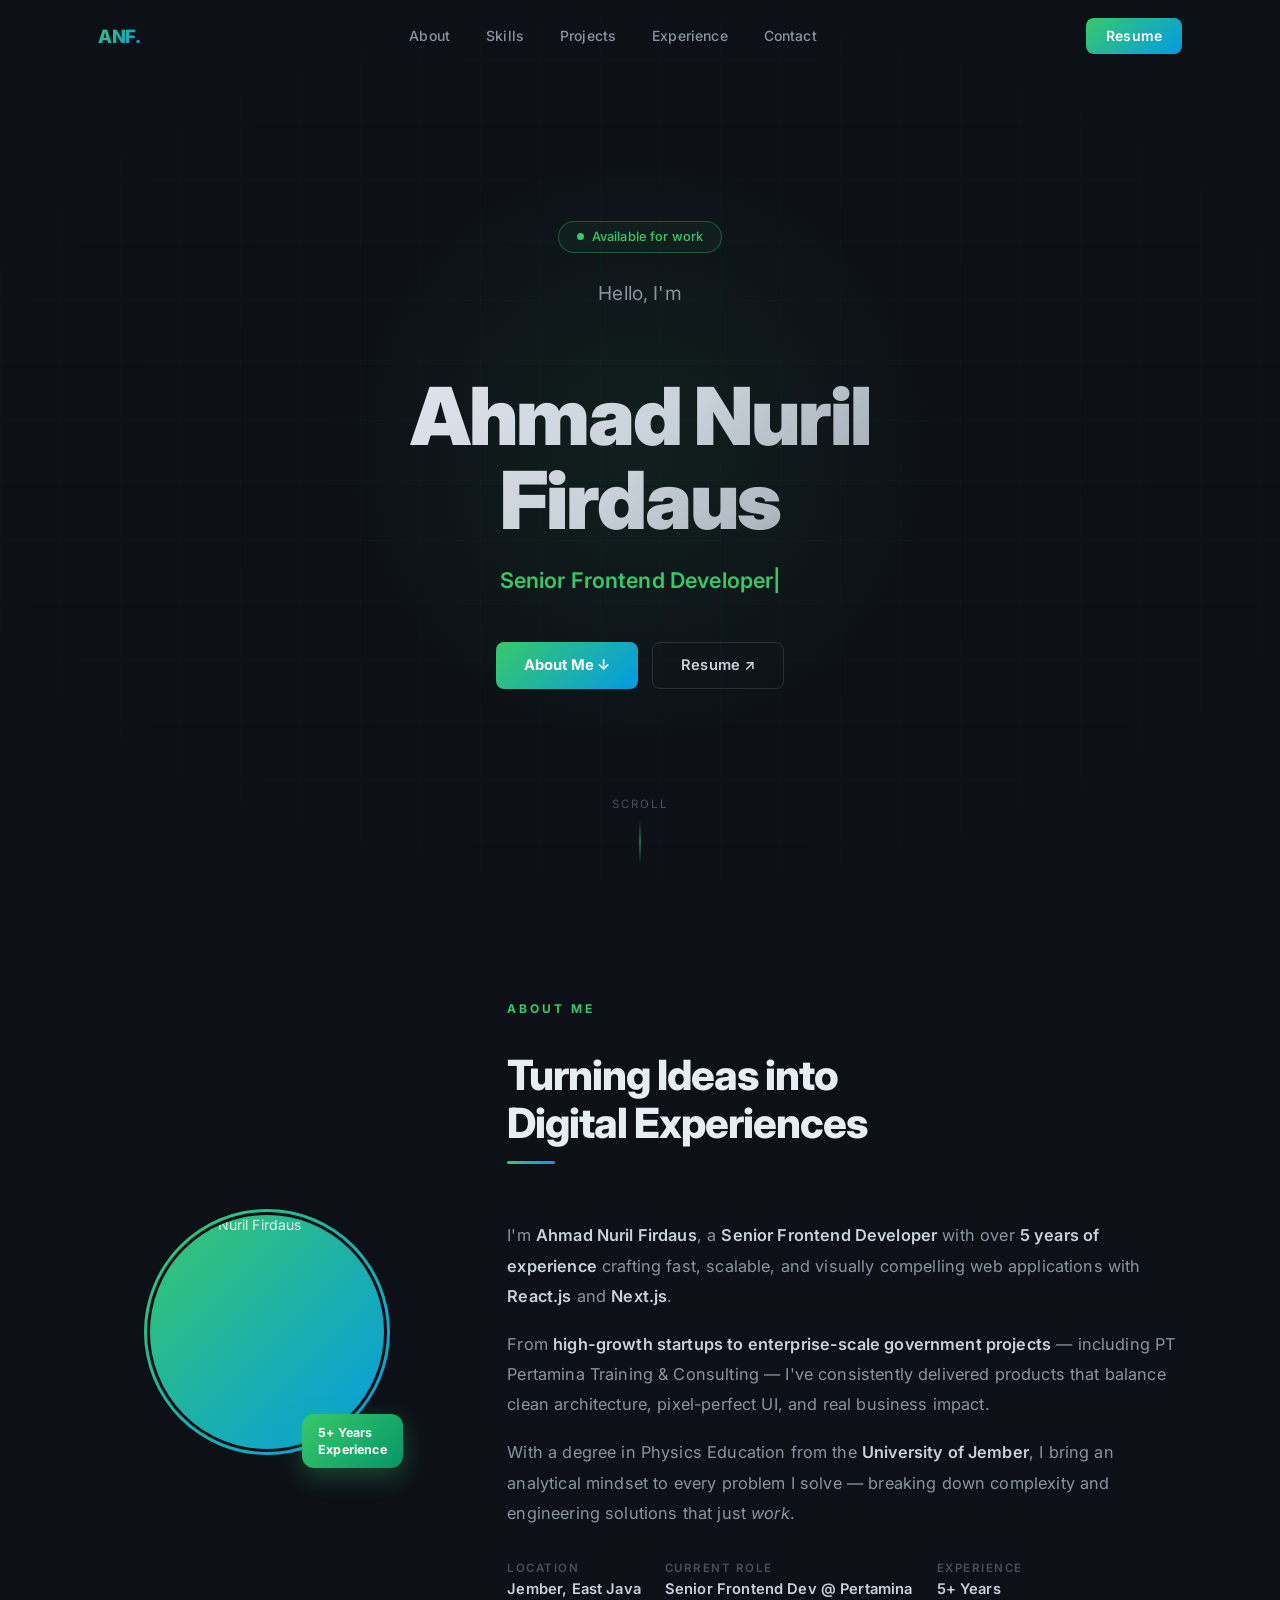
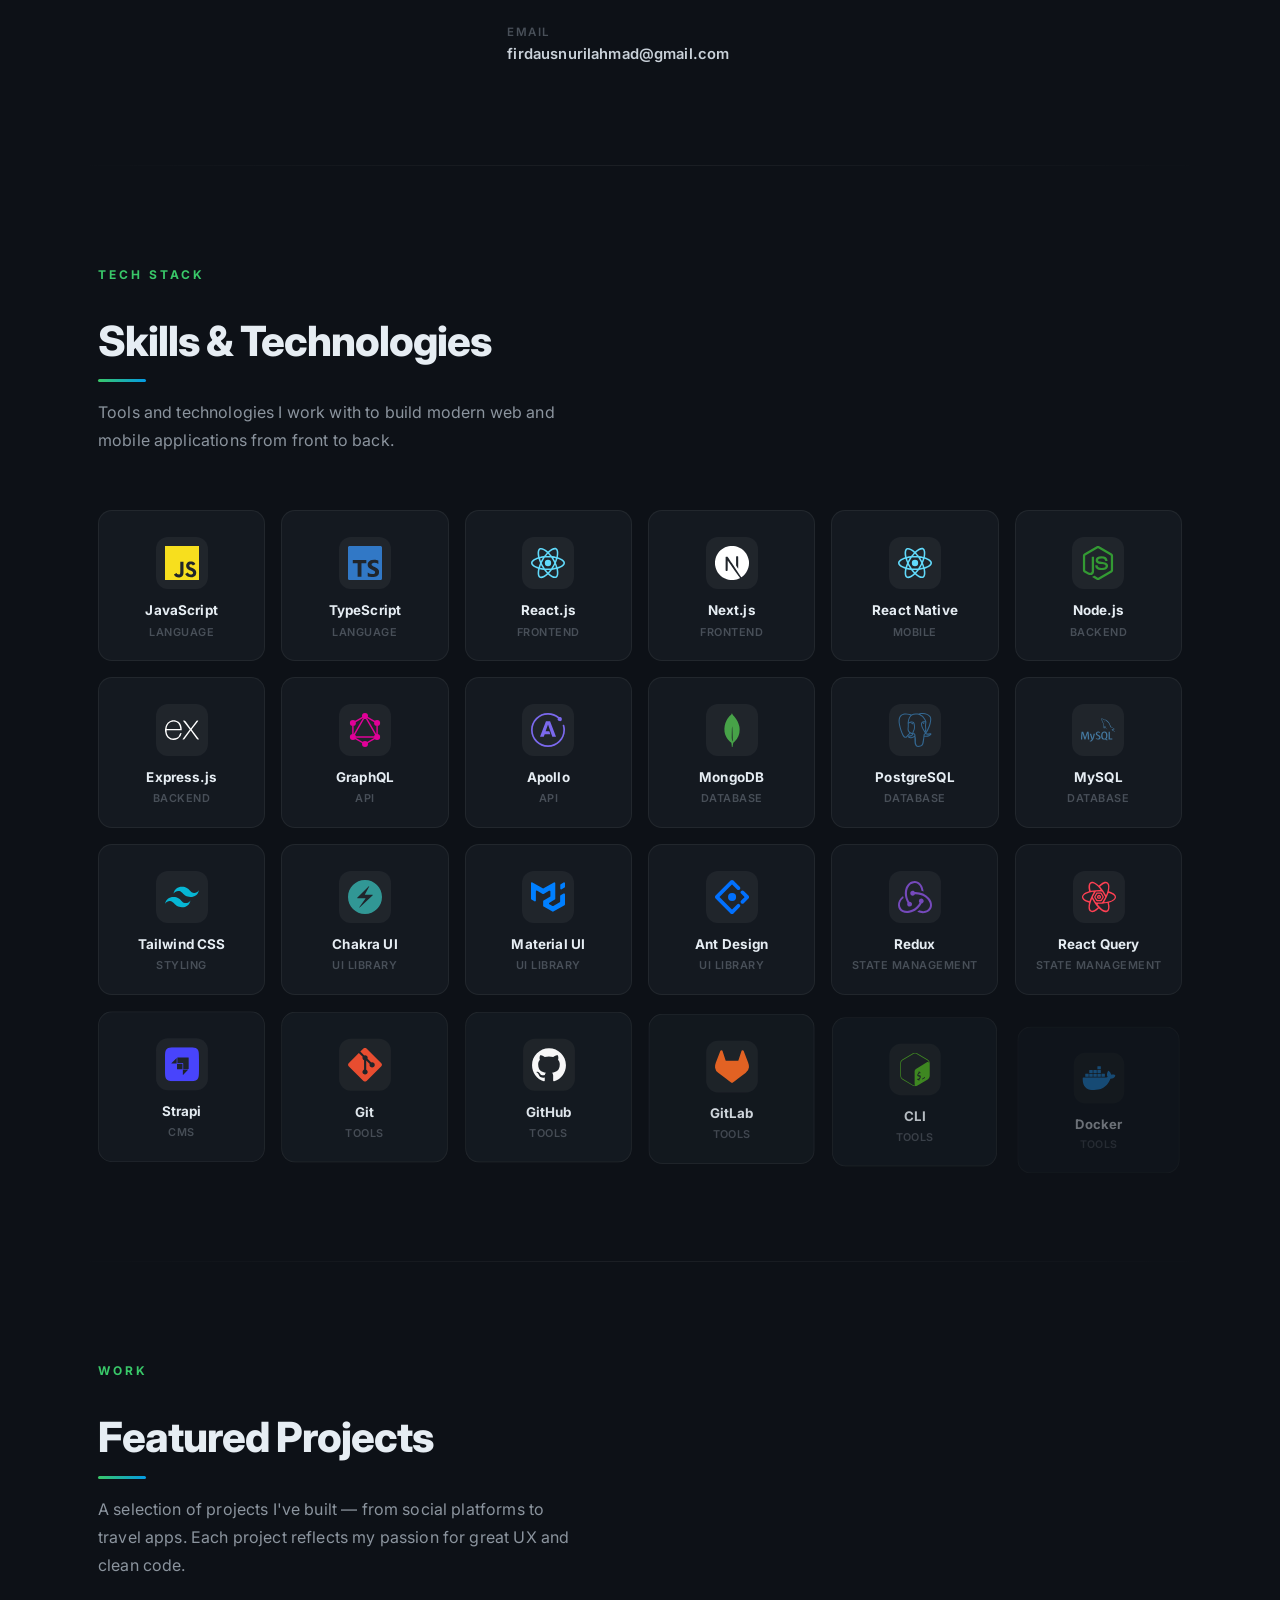
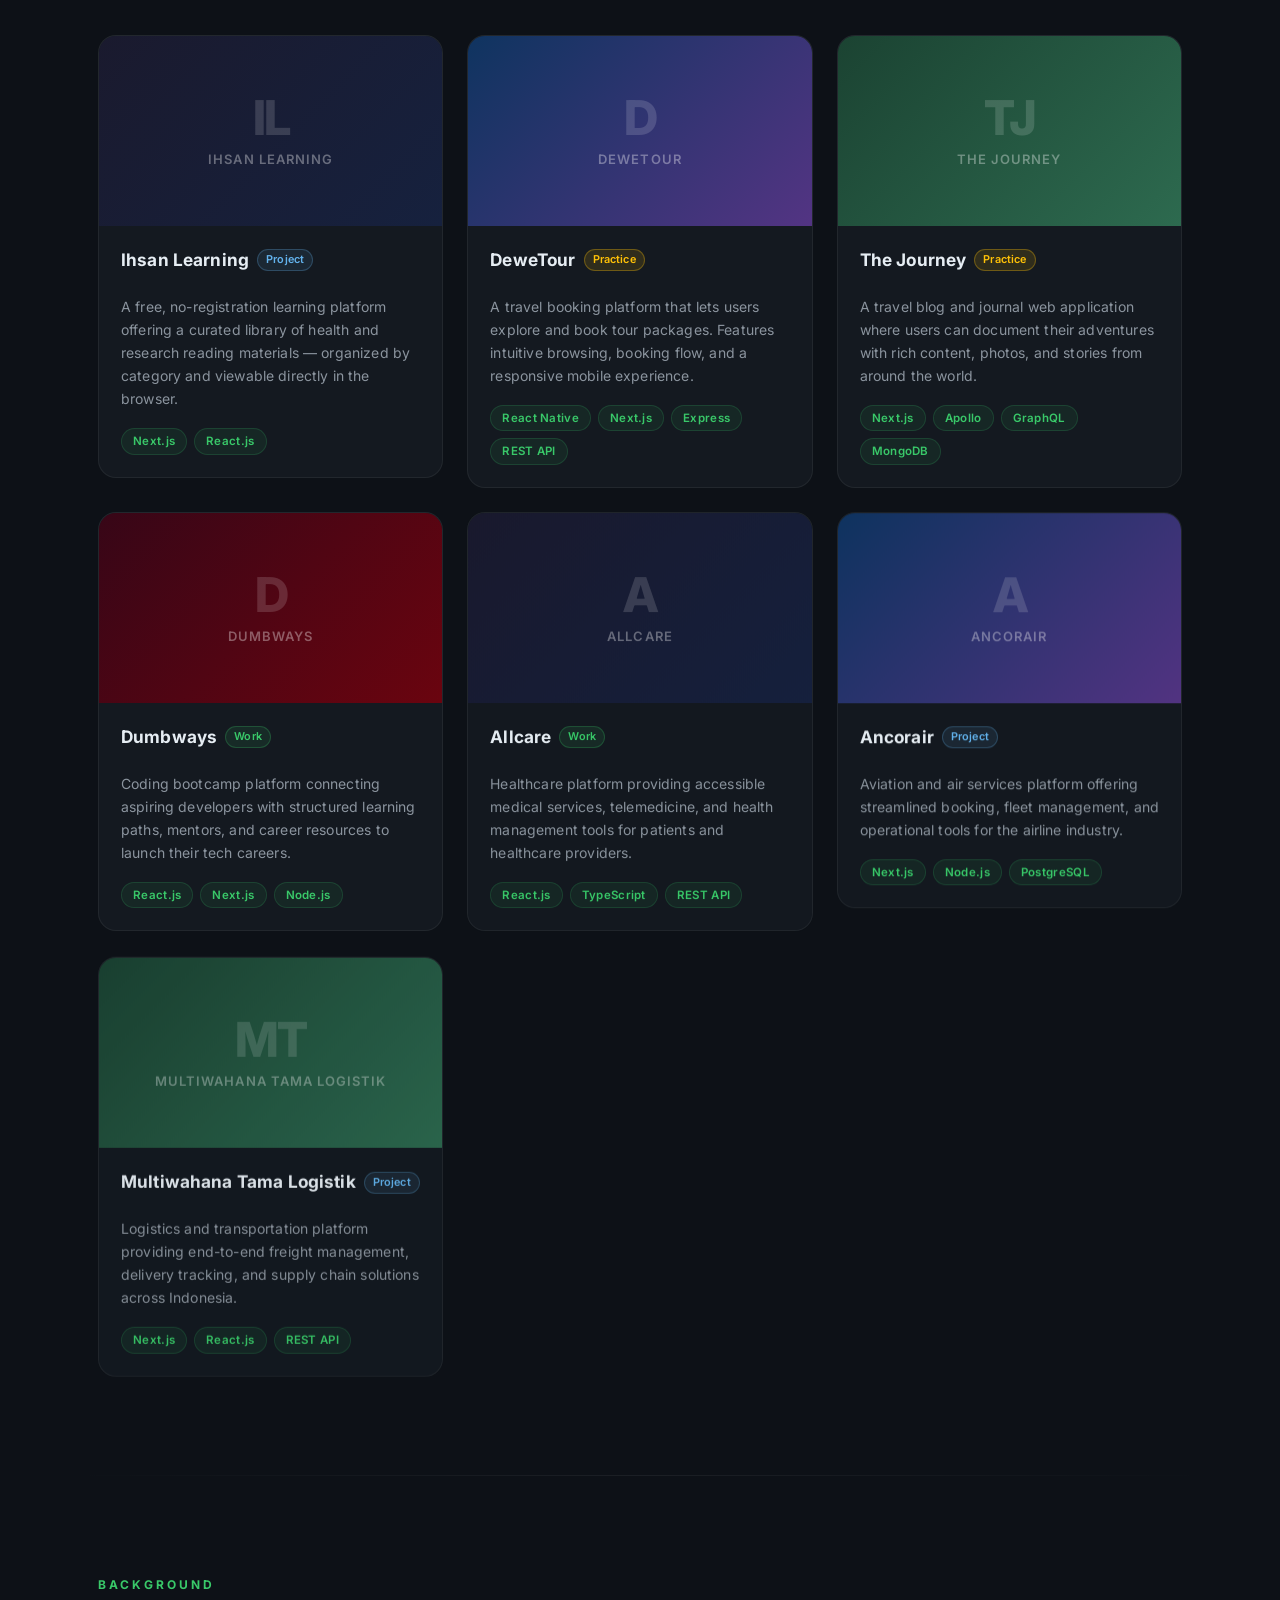
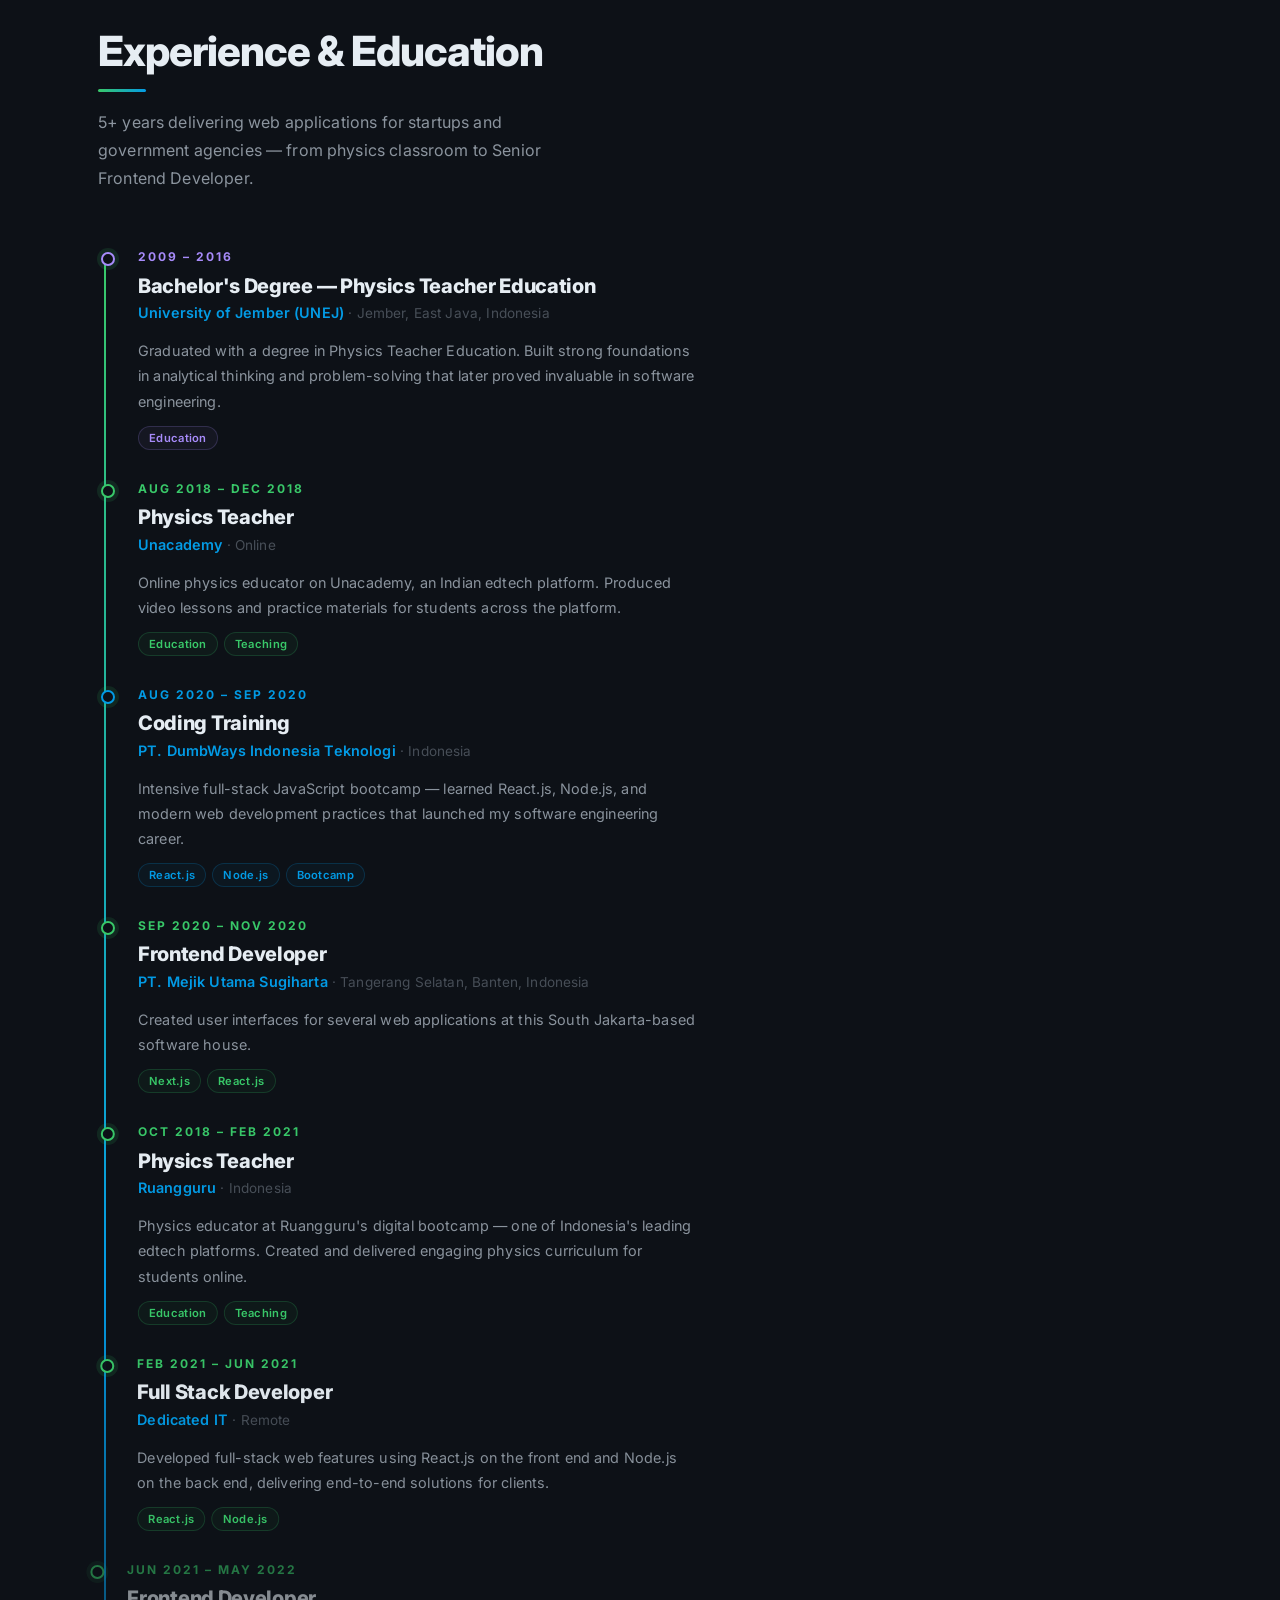
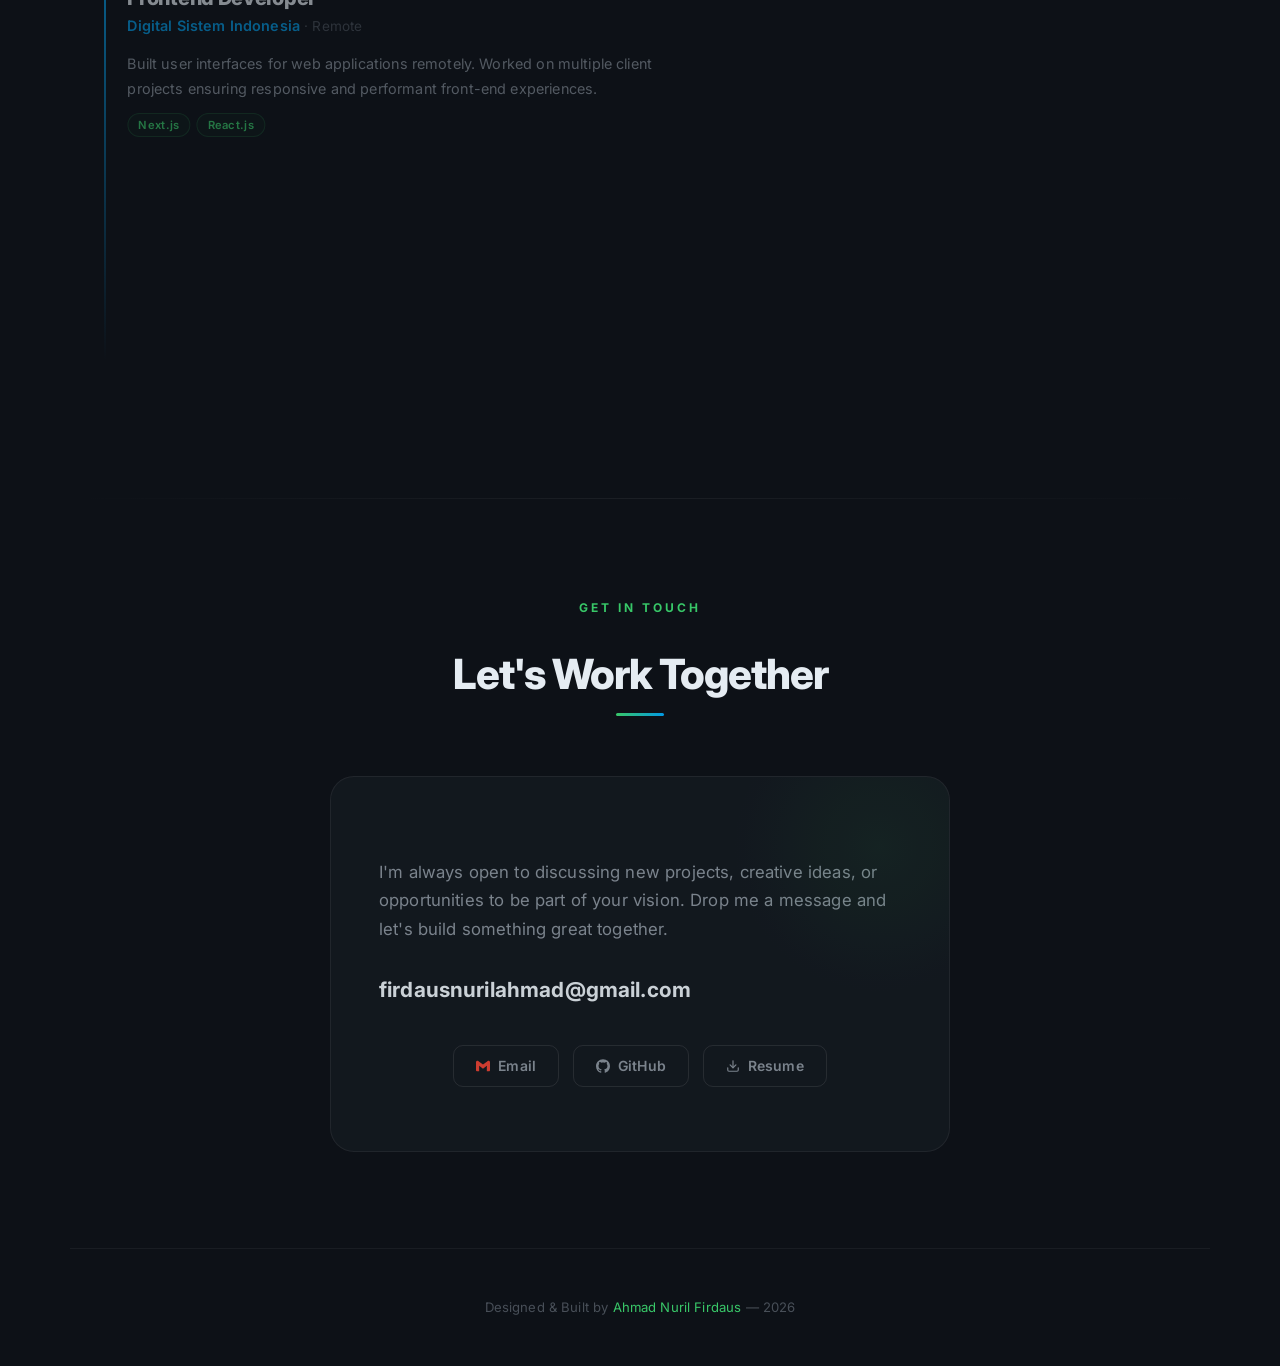
==== commit 1577683d: "Deploying to gh-pages from  @ c4e8ba6bacb01c6fcec8b5d87fc70f6b37af657c 🚀" ====
--- a/index.html
+++ b/index.html
@@ -5,7 +5,7 @@
             padding: 0;
           }
           * { box-sizing: border-box; }
-        </style><meta name="next-head-count" content="9"/><link rel="preload" href="/_next/static/css/230e323b8b759a365aa9.css" as="style"/><link rel="stylesheet" href="/_next/static/css/230e323b8b759a365aa9.css" data-n-p=""/><noscript data-n-css=""></noscript><link rel="preload" href="/_next/static/chunks/main-5894e1e5683215ad1b9a.js" as="script"/><link rel="preload" href="/_next/static/chunks/webpack-599749518e0efb0ef660.js" as="script"/><link rel="preload" href="/_next/static/chunks/framework.544b0dd7d455fb76ea00.js" as="script"/><link rel="preload" href="/_next/static/chunks/1e69f179e5115e94a71ead9f77545fa879d3ab48.5034da913ad773f84380.js" as="script"/><link rel="preload" href="/_next/static/chunks/8767b6ece666ce09c9ff0f3e4f19bcb696f59f7d.842d98defdf7040999e7.js" as="script"/><link rel="preload" href="/_next/static/chunks/pages/_app-0e0dac26d2ff17ab95a1.js" as="script"/><link rel="preload" href="/_next/static/chunks/d0447323.d081abf53469c46084a8.js" as="script"/><link rel="preload" href="/_next/static/chunks/pages/index-f3b68f373f9344481c0d.js" as="script"/><style id="jss-server-side">html {
+        </style><meta name="next-head-count" content="9"/><link rel="preload" href="/_next/static/css/230e323b8b759a365aa9.css" as="style"/><link rel="stylesheet" href="/_next/static/css/230e323b8b759a365aa9.css" data-n-p=""/><noscript data-n-css=""></noscript><link rel="preload" href="/_next/static/chunks/main-5894e1e5683215ad1b9a.js" as="script"/><link rel="preload" href="/_next/static/chunks/webpack-599749518e0efb0ef660.js" as="script"/><link rel="preload" href="/_next/static/chunks/framework.544b0dd7d455fb76ea00.js" as="script"/><link rel="preload" href="/_next/static/chunks/1e69f179e5115e94a71ead9f77545fa879d3ab48.5034da913ad773f84380.js" as="script"/><link rel="preload" href="/_next/static/chunks/8767b6ece666ce09c9ff0f3e4f19bcb696f59f7d.842d98defdf7040999e7.js" as="script"/><link rel="preload" href="/_next/static/chunks/pages/_app-0e0dac26d2ff17ab95a1.js" as="script"/><link rel="preload" href="/_next/static/chunks/d0447323.d081abf53469c46084a8.js" as="script"/><link rel="preload" href="/_next/static/chunks/pages/index-21478f654a4aa6d65546.js" as="script"/><style id="jss-server-side">html {
   box-sizing: border-box;
   -webkit-font-smoothing: antialiased;
   -moz-osx-font-smoothing: grayscale;
@@ -33,4 +33,4 @@
 }
   body::backdrop {
     background-color: #fff;
-  }</style></head><body><div id="__next"><div class="landing_page__2d4bl"><nav class="landing_nav__3I5V2 "><div class="landing_navInner__1rfSJ"><a class="landing_navLogo__2_21q" href="#">ANF.</a><ul class="landing_navLinks__2nfa2"><li><a class="landing_navLink__uLHLW" href="#about">About</a></li><li><a class="landing_navLink__uLHLW" href="#skills">Skills</a></li><li><a class="landing_navLink__uLHLW" href="#projects">Projects</a></li><li><a class="landing_navLink__uLHLW" href="#experience">Experience</a></li><li><a class="landing_navLink__uLHLW" href="#contact">Contact</a></li></ul><a class="landing_navCta__1NQvk" href="/resume.pdf" download="" target="_blank" rel="noreferrer">Resume</a></div></nav><section id="hero" class="landing_hero__Ptk5m"><div class="landing_heroGrid__3yLzy"></div><div class="landing_heroGlow__1AGFB"></div><div class="landing_heroContent__33XRD"><div style="opacity:0;transform:translateY(28px) translateZ(0)"><span class="landing_heroBadge__mI6M6"><span class="landing_heroDot__2je8D"></span>Available for work</span></div><p class="landing_heroGreeting__1g-cc" style="opacity:0;transform:translateY(28px) translateZ(0)">Hello, I&#x27;m</p><h1 class="landing_heroName__3aAdC" style="opacity:0;transform:translateY(28px) translateZ(0)">Ahmad Nuril Firdaus</h1><div class="landing_heroTypedWrap__336Zj" style="opacity:0;transform:translateY(28px) translateZ(0)"></div><div class="landing_heroButtons__PmMe1" style="opacity:0;transform:translateY(28px) translateZ(0)"><a class="landing_btnPrimary__IYPu8" href="#about">About Me ↓</a><a class="landing_btnSecondary__2qWYo" href="/resume.pdf" download="" target="_blank" rel="noreferrer">Resume ↗</a></div></div><div class="landing_heroScrollIndicator__2cwZW"><span>Scroll</span><div class="landing_heroScrollBar__3LM4A"></div></div></section><section id="about"><div class="landing_section__2FlVY"><div class="landing_aboutGrid__26YP8"><div style="opacity:0;transform:translateX(-40px) translateZ(0)"><div class="landing_aboutImageContainer__o3bGg"><div class="landing_aboutImageOuter__JUPAU"><div class="landing_aboutImageGradientBorder__3kzoK"></div><img class="landing_aboutImage__2VXz8" src="/seacrop.jpeg" alt="Ahmad Nuril Firdaus"/><div class="landing_aboutImageBadge__3pILi">5+ Years<br/>Experience</div></div></div></div><div style="opacity:0;transform:translateX(40px) translateZ(0)"><div class="landing_sectionHeader__vhJrN"><div class="landing_sectionLabel__enevp">About Me</div><h2 class="landing_sectionTitle__1-Q82">Turning Ideas into<br/>Digital Experiences</h2><div class="landing_sectionDivider__2e22b"></div></div><p class="landing_aboutTextPara__3Lpgv">I&#x27;m <strong>Ahmad Nuril Firdaus</strong>, a<!-- --> <strong>Senior Frontend Developer</strong> with over<!-- --> <strong>5 years of experience</strong> crafting fast, scalable, and visually compelling web applications with<!-- --> <strong>React.js</strong> and <strong>Next.js</strong>.</p><p class="landing_aboutTextPara__3Lpgv">From <strong>high-growth startups to enterprise-scale government projects</strong> — including PT Pertamina Training &amp; Consulting — I&#x27;ve consistently delivered products that balance clean architecture, pixel-perfect UI, and real business impact.</p><p class="landing_aboutTextPara__3Lpgv">With a degree in Physics Education from the<!-- --> <strong>University of Jember</strong>, I bring an analytical mindset to every problem I solve — breaking down complexity and engineering solutions that just <em>work</em>.</p><div class="landing_aboutDetails__1Lli5"><div class="landing_aboutDetailItem__3syIf"><span class="landing_aboutDetailLabel__3CQV-">Location</span><span class="landing_aboutDetailValue__1nwh1">Jember, East Java</span></div><div class="landing_aboutDetailItem__3syIf"><span class="landing_aboutDetailLabel__3CQV-">Current Role</span><span class="landing_aboutDetailValue__1nwh1">Senior Frontend Dev @ Pertamina</span></div><div class="landing_aboutDetailItem__3syIf"><span class="landing_aboutDetailLabel__3CQV-">Experience</span><span class="landing_aboutDetailValue__1nwh1">5+ Years</span></div><div class="landing_aboutDetailItem__3syIf"><span class="landing_aboutDetailLabel__3CQV-">Email</span><span class="landing_aboutDetailValue__1nwh1">firdausnurilahmad@gmail.com</span></div></div></div></div></div></section><section id="skills"><div class="landing_sectionSep__3cP_7"></div><div class="landing_section__2FlVY"><div style="opacity:0;transform:translateY(20px) translateZ(0)"><div class="landing_sectionHeader__vhJrN"><div class="landing_sectionLabel__enevp">Tech Stack</div><h2 class="landing_sectionTitle__1-Q82">Skills &amp; Technologies</h2><div class="landing_sectionDivider__2e22b"></div><p class="landing_sectionDesc__dbKBn">Tools and technologies I work with to build modern web and mobile applications from front to back.</p></div></div><div class="landing_skillsGrid__15zh4"><div style="opacity:0;transform:translateY(24px) scale(0.95) translateZ(0)"><div class="landing_skillCard__3302w" style="--skill-color:#F7DF1E"><span class="landing_skillIcon__3ZaAV" style="color:#F7DF1E"><svg stroke="currentColor" fill="currentColor" stroke-width="0" role="img" viewBox="0 0 24 24" height="34" width="34" xmlns="http://www.w3.org/2000/svg"><title></title><path d="M0 0h24v24H0V0zm22.034 18.276c-.175-1.095-.888-2.015-3.003-2.873-.736-.345-1.554-.585-1.797-1.14-.091-.33-.105-.51-.046-.705.15-.646.915-.84 1.515-.66.39.12.75.42.976.9 1.034-.676 1.034-.676 1.755-1.125-.27-.42-.404-.601-.586-.78-.63-.705-1.469-1.065-2.834-1.034l-.705.089c-.676.165-1.32.525-1.71 1.005-1.14 1.291-.811 3.541.569 4.471 1.365 1.02 3.361 1.244 3.616 2.205.24 1.17-.87 1.545-1.966 1.41-.811-.18-1.26-.586-1.755-1.336l-1.83 1.051c.21.48.45.689.81 1.109 1.74 1.756 6.09 1.666 6.871-1.004.029-.09.24-.705.074-1.65l.046.067zm-8.983-7.245h-2.248c0 1.938-.009 3.864-.009 5.805 0 1.232.063 2.363-.138 2.711-.33.689-1.18.601-1.566.48-.396-.196-.597-.466-.83-.855-.063-.105-.11-.196-.127-.196l-1.825 1.125c.305.63.75 1.172 1.324 1.517.855.51 2.004.675 3.207.405.783-.226 1.458-.691 1.811-1.411.51-.93.402-2.07.397-3.346.012-2.054 0-4.109 0-6.179l.004-.056z"></path></svg></span><div class="landing_skillName__7sE6x">JavaScript</div><div class="landing_skillCategory__3QZNp">Language</div></div></div><div style="opacity:0;transform:translateY(24px) scale(0.95) translateZ(0)"><div class="landing_skillCard__3302w" style="--skill-color:#3178C6"><span class="landing_skillIcon__3ZaAV" style="color:#3178C6"><svg stroke="currentColor" fill="currentColor" stroke-width="0" role="img" viewBox="0 0 24 24" height="34" width="34" xmlns="http://www.w3.org/2000/svg"><title></title><path d="M1.125 0C.502 0 0 .502 0 1.125v21.75C0 23.498.502 24 1.125 24h21.75c.623 0 1.125-.502 1.125-1.125V1.125C24 .502 23.498 0 22.875 0zm17.363 9.75c.612 0 1.154.037 1.627.111a6.38 6.38 0 0 1 1.306.34v2.458a3.95 3.95 0 0 0-.643-.361 5.093 5.093 0 0 0-.717-.26 5.453 5.453 0 0 0-1.426-.2c-.3 0-.573.028-.819.086a2.1 2.1 0 0 0-.623.242c-.17.104-.3.229-.393.374a.888.888 0 0 0-.14.49c0 .196.053.373.156.529.104.156.252.304.443.444s.423.276.696.41c.273.135.582.274.926.416.47.197.892.407 1.266.628.374.222.695.473.963.753.268.279.472.598.614.957.142.359.214.776.214 1.253 0 .657-.125 1.21-.373 1.656a3.033 3.033 0 0 1-1.012 1.085 4.38 4.38 0 0 1-1.487.596c-.566.12-1.163.18-1.79.18a9.916 9.916 0 0 1-1.84-.164 5.544 5.544 0 0 1-1.512-.493v-2.63a5.033 5.033 0 0 0 3.237 1.2c.333 0 .624-.03.872-.09.249-.06.456-.144.623-.25.166-.108.29-.234.373-.38a1.023 1.023 0 0 0-.074-1.089 2.12 2.12 0 0 0-.537-.5 5.597 5.597 0 0 0-.807-.444 27.72 27.72 0 0 0-1.007-.436c-.918-.383-1.602-.852-2.053-1.405-.45-.553-.676-1.222-.676-2.005 0-.614.123-1.141.369-1.582.246-.441.58-.804 1.004-1.089a4.494 4.494 0 0 1 1.47-.629 7.536 7.536 0 0 1 1.77-.201zm-15.113.188h9.563v2.166H9.506v9.646H6.789v-9.646H3.375z"></path></svg></span><div class="landing_skillName__7sE6x">TypeScript</div><div class="landing_skillCategory__3QZNp">Language</div></div></div><div style="opacity:0;transform:translateY(24px) scale(0.95) translateZ(0)"><div class="landing_skillCard__3302w" style="--skill-color:#61DAFB"><span class="landing_skillIcon__3ZaAV" style="color:#61DAFB"><svg stroke="currentColor" fill="currentColor" stroke-width="0" role="img" viewBox="0 0 24 24" height="34" width="34" xmlns="http://www.w3.org/2000/svg"><title></title><path d="M14.23 12.004a2.236 2.236 0 0 1-2.235 2.236 2.236 2.236 0 0 1-2.236-2.236 2.236 2.236 0 0 1 2.235-2.236 2.236 2.236 0 0 1 2.236 2.236zm2.648-10.69c-1.346 0-3.107.96-4.888 2.622-1.78-1.653-3.542-2.602-4.887-2.602-.41 0-.783.093-1.106.278-1.375.793-1.683 3.264-.973 6.365C1.98 8.917 0 10.42 0 12.004c0 1.59 1.99 3.097 5.043 4.03-.704 3.113-.39 5.588.988 6.38.32.187.69.275 1.102.275 1.345 0 3.107-.96 4.888-2.624 1.78 1.654 3.542 2.603 4.887 2.603.41 0 .783-.09 1.106-.275 1.374-.792 1.683-3.263.973-6.365C22.02 15.096 24 13.59 24 12.004c0-1.59-1.99-3.097-5.043-4.032.704-3.11.39-5.587-.988-6.38-.318-.184-.688-.277-1.092-.278zm-.005 1.09v.006c.225 0 .406.044.558.127.666.382.955 1.835.73 3.704-.054.46-.142.945-.25 1.44-.96-.236-2.006-.417-3.107-.534-.66-.905-1.345-1.727-2.035-2.447 1.592-1.48 3.087-2.292 4.105-2.295zm-9.77.02c1.012 0 2.514.808 4.11 2.28-.686.72-1.37 1.537-2.02 2.442-1.107.117-2.154.298-3.113.538-.112-.49-.195-.964-.254-1.42-.23-1.868.054-3.32.714-3.707.19-.09.4-.127.563-.132zm4.882 3.05c.455.468.91.992 1.36 1.564-.44-.02-.89-.034-1.345-.034-.46 0-.915.01-1.36.034.44-.572.895-1.096 1.345-1.565zM12 8.1c.74 0 1.477.034 2.202.093.406.582.802 1.203 1.183 1.86.372.64.71 1.29 1.018 1.946-.308.655-.646 1.31-1.013 1.95-.38.66-.773 1.288-1.18 1.87-.728.063-1.466.098-2.21.098-.74 0-1.477-.035-2.202-.093-.406-.582-.802-1.204-1.183-1.86-.372-.64-.71-1.29-1.018-1.946.303-.657.646-1.313 1.013-1.954.38-.66.773-1.286 1.18-1.868.728-.064 1.466-.098 2.21-.098zm-3.635.254c-.24.377-.48.763-.704 1.16-.225.39-.435.782-.635 1.174-.265-.656-.49-1.31-.676-1.947.64-.15 1.315-.283 2.015-.386zm7.26 0c.695.103 1.365.23 2.006.387-.18.632-.405 1.282-.66 1.933-.2-.39-.41-.783-.64-1.174-.225-.392-.465-.774-.705-1.146zm3.063.675c.484.15.944.317 1.375.498 1.732.74 2.852 1.708 2.852 2.476-.005.768-1.125 1.74-2.857 2.475-.42.18-.88.342-1.355.493-.28-.958-.646-1.956-1.1-2.98.45-1.017.81-2.01 1.085-2.964zm-13.395.004c.278.96.645 1.957 1.1 2.98-.45 1.017-.812 2.01-1.086 2.964-.484-.15-.944-.318-1.37-.5-1.732-.737-2.852-1.706-2.852-2.474 0-.768 1.12-1.742 2.852-2.476.42-.18.88-.342 1.356-.494zm11.678 4.28c.265.657.49 1.312.676 1.948-.64.157-1.316.29-2.016.39.24-.375.48-.762.705-1.158.225-.39.435-.788.636-1.18zm-9.945.02c.2.392.41.783.64 1.175.23.39.465.772.705 1.143-.695-.102-1.365-.23-2.006-.386.18-.63.406-1.282.66-1.933zM17.92 16.32c.112.493.2.968.254 1.423.23 1.868-.054 3.32-.714 3.708-.147.09-.338.128-.563.128-1.012 0-2.514-.807-4.11-2.28.686-.72 1.37-1.536 2.02-2.44 1.107-.118 2.154-.3 3.113-.54zm-11.83.01c.96.234 2.006.415 3.107.532.66.905 1.345 1.727 2.035 2.446-1.595 1.483-3.092 2.295-4.11 2.295-.22-.005-.406-.05-.553-.132-.666-.38-.955-1.834-.73-3.703.054-.46.142-.944.25-1.438zm4.56.64c.44.02.89.034 1.345.034.46 0 .915-.01 1.36-.034-.44.572-.895 1.095-1.345 1.565-.455-.47-.91-.993-1.36-1.565z"></path></svg></span><div class="landing_skillName__7sE6x">React.js</div><div class="landing_skillCategory__3QZNp">Frontend</div></div></div><div style="opacity:0;transform:translateY(24px) scale(0.95) translateZ(0)"><div class="landing_skillCard__3302w" style="--skill-color:#FFFFFF"><span class="landing_skillIcon__3ZaAV" style="color:#FFFFFF"><svg stroke="currentColor" fill="currentColor" stroke-width="0" role="img" viewBox="0 0 24 24" height="34" width="34" xmlns="http://www.w3.org/2000/svg"><title></title><path d="M11.5725 0c-.1763 0-.3098.0013-.3584.0067-.0516.0053-.2159.021-.3636.0328-3.4088.3073-6.6017 2.1463-8.624 4.9728C1.1004 6.584.3802 8.3666.1082 10.255c-.0962.659-.108.8537-.108 1.7474s.012 1.0884.108 1.7476c.652 4.506 3.8591 8.2919 8.2087 9.6945.7789.2511 1.6.4223 2.5337.5255.3636.04 1.9354.04 2.299 0 1.6117-.1783 2.9772-.577 4.3237-1.2643.2065-.1056.2464-.1337.2183-.1573-.0188-.0139-.8987-1.1938-1.9543-2.62l-1.919-2.592-2.4047-3.5583c-1.3231-1.9564-2.4117-3.556-2.4211-3.556-.0094-.0026-.0187 1.5787-.0235 3.509-.0067 3.3802-.0093 3.5162-.0516 3.596-.061.115-.108.1618-.2064.2134-.075.0374-.1408.0445-.495.0445h-.406l-.1078-.068a.4383.4383 0 01-.1572-.1712l-.0493-.1056.0053-4.703.0067-4.7054.0726-.0915c.0376-.0493.1174-.1125.1736-.143.0962-.047.1338-.0517.5396-.0517.4787 0 .5584.0187.6827.1547.0353.0377 1.3373 1.9987 2.895 4.3608a10760.433 10760.433 0 004.7344 7.1706l1.9002 2.8782.096-.0633c.8518-.5536 1.7525-1.3418 2.4657-2.1627 1.5179-1.7429 2.4963-3.868 2.8247-6.134.0961-.6591.1078-.854.1078-1.7475 0-.8937-.012-1.0884-.1078-1.7476-.6522-4.506-3.8592-8.2919-8.2087-9.6945-.7672-.2487-1.5836-.42-2.4985-.5232-.169-.0176-1.0835-.0366-1.6123-.037zm4.0685 7.217c.3473 0 .4082.0053.4857.047.1127.0562.204.1642.237.2767.0186.061.0234 1.3653.0186 4.3044l-.0067 4.2175-.7436-1.14-.7461-1.14v-3.066c0-1.982.0093-3.0963.0234-3.1502.0375-.1313.1196-.2346.2323-.2955.0961-.0494.1313-.054.4997-.054z"></path></svg></span><div class="landing_skillName__7sE6x">Next.js</div><div class="landing_skillCategory__3QZNp">Frontend</div></div></div><div style="opacity:0;transform:translateY(24px) scale(0.95) translateZ(0)"><div class="landing_skillCard__3302w" style="--skill-color:#61DAFB"><span class="landing_skillIcon__3ZaAV" style="color:#61DAFB"><svg stroke="currentColor" fill="currentColor" stroke-width="0" role="img" viewBox="0 0 24 24" height="34" width="34" xmlns="http://www.w3.org/2000/svg"><title></title><path d="M14.23 12.004a2.236 2.236 0 0 1-2.235 2.236 2.236 2.236 0 0 1-2.236-2.236 2.236 2.236 0 0 1 2.235-2.236 2.236 2.236 0 0 1 2.236 2.236zm2.648-10.69c-1.346 0-3.107.96-4.888 2.622-1.78-1.653-3.542-2.602-4.887-2.602-.41 0-.783.093-1.106.278-1.375.793-1.683 3.264-.973 6.365C1.98 8.917 0 10.42 0 12.004c0 1.59 1.99 3.097 5.043 4.03-.704 3.113-.39 5.588.988 6.38.32.187.69.275 1.102.275 1.345 0 3.107-.96 4.888-2.624 1.78 1.654 3.542 2.603 4.887 2.603.41 0 .783-.09 1.106-.275 1.374-.792 1.683-3.263.973-6.365C22.02 15.096 24 13.59 24 12.004c0-1.59-1.99-3.097-5.043-4.032.704-3.11.39-5.587-.988-6.38-.318-.184-.688-.277-1.092-.278zm-.005 1.09v.006c.225 0 .406.044.558.127.666.382.955 1.835.73 3.704-.054.46-.142.945-.25 1.44-.96-.236-2.006-.417-3.107-.534-.66-.905-1.345-1.727-2.035-2.447 1.592-1.48 3.087-2.292 4.105-2.295zm-9.77.02c1.012 0 2.514.808 4.11 2.28-.686.72-1.37 1.537-2.02 2.442-1.107.117-2.154.298-3.113.538-.112-.49-.195-.964-.254-1.42-.23-1.868.054-3.32.714-3.707.19-.09.4-.127.563-.132zm4.882 3.05c.455.468.91.992 1.36 1.564-.44-.02-.89-.034-1.345-.034-.46 0-.915.01-1.36.034.44-.572.895-1.096 1.345-1.565zM12 8.1c.74 0 1.477.034 2.202.093.406.582.802 1.203 1.183 1.86.372.64.71 1.29 1.018 1.946-.308.655-.646 1.31-1.013 1.95-.38.66-.773 1.288-1.18 1.87-.728.063-1.466.098-2.21.098-.74 0-1.477-.035-2.202-.093-.406-.582-.802-1.204-1.183-1.86-.372-.64-.71-1.29-1.018-1.946.303-.657.646-1.313 1.013-1.954.38-.66.773-1.286 1.18-1.868.728-.064 1.466-.098 2.21-.098zm-3.635.254c-.24.377-.48.763-.704 1.16-.225.39-.435.782-.635 1.174-.265-.656-.49-1.31-.676-1.947.64-.15 1.315-.283 2.015-.386zm7.26 0c.695.103 1.365.23 2.006.387-.18.632-.405 1.282-.66 1.933-.2-.39-.41-.783-.64-1.174-.225-.392-.465-.774-.705-1.146zm3.063.675c.484.15.944.317 1.375.498 1.732.74 2.852 1.708 2.852 2.476-.005.768-1.125 1.74-2.857 2.475-.42.18-.88.342-1.355.493-.28-.958-.646-1.956-1.1-2.98.45-1.017.81-2.01 1.085-2.964zm-13.395.004c.278.96.645 1.957 1.1 2.98-.45 1.017-.812 2.01-1.086 2.964-.484-.15-.944-.318-1.37-.5-1.732-.737-2.852-1.706-2.852-2.474 0-.768 1.12-1.742 2.852-2.476.42-.18.88-.342 1.356-.494zm11.678 4.28c.265.657.49 1.312.676 1.948-.64.157-1.316.29-2.016.39.24-.375.48-.762.705-1.158.225-.39.435-.788.636-1.18zm-9.945.02c.2.392.41.783.64 1.175.23.39.465.772.705 1.143-.695-.102-1.365-.23-2.006-.386.18-.63.406-1.282.66-1.933zM17.92 16.32c.112.493.2.968.254 1.423.23 1.868-.054 3.32-.714 3.708-.147.09-.338.128-.563.128-1.012 0-2.514-.807-4.11-2.28.686-.72 1.37-1.536 2.02-2.44 1.107-.118 2.154-.3 3.113-.54zm-11.83.01c.96.234 2.006.415 3.107.532.66.905 1.345 1.727 2.035 2.446-1.595 1.483-3.092 2.295-4.11 2.295-.22-.005-.406-.05-.553-.132-.666-.38-.955-1.834-.73-3.703.054-.46.142-.944.25-1.438zm4.56.64c.44.02.89.034 1.345.034.46 0 .915-.01 1.36-.034-.44.572-.895 1.095-1.345 1.565-.455-.47-.91-.993-1.36-1.565z"></path></svg></span><div class="landing_skillName__7sE6x">React Native</div><div class="landing_skillCategory__3QZNp">Mobile</div></div></div><div style="opacity:0;transform:translateY(24px) scale(0.95) translateZ(0)"><div class="landing_skillCard__3302w" style="--skill-color:#339933"><span class="landing_skillIcon__3ZaAV" style="color:#339933"><svg stroke="currentColor" fill="currentColor" stroke-width="0" role="img" viewBox="0 0 24 24" height="34" width="34" xmlns="http://www.w3.org/2000/svg"><title></title><path d="M11.998,24c-0.321,0-0.641-0.084-0.922-0.247l-2.936-1.737c-0.438-0.245-0.224-0.332-0.08-0.383 c0.585-0.203,0.703-0.25,1.328-0.604c0.065-0.037,0.151-0.023,0.218,0.017l2.256,1.339c0.082,0.045,0.197,0.045,0.272,0l8.795-5.076 c0.082-0.047,0.134-0.141,0.134-0.238V6.921c0-0.099-0.053-0.192-0.137-0.242l-8.791-5.072c-0.081-0.047-0.189-0.047-0.271,0 L3.075,6.68C2.99,6.729,2.936,6.825,2.936,6.921v10.15c0,0.097,0.054,0.189,0.139,0.235l2.409,1.392 c1.307,0.654,2.108-0.116,2.108-0.89V7.787c0-0.142,0.114-0.253,0.256-0.253h1.115c0.139,0,0.255,0.112,0.255,0.253v10.021 c0,1.745-0.95,2.745-2.604,2.745c-0.508,0-0.909,0-2.026-0.551L2.28,18.675c-0.57-0.329-0.922-0.945-0.922-1.604V6.921 c0-0.659,0.353-1.275,0.922-1.603l8.795-5.082c0.557-0.315,1.296-0.315,1.848,0l8.794,5.082c0.57,0.329,0.924,0.944,0.924,1.603 v10.15c0,0.659-0.354,1.273-0.924,1.604l-8.794,5.078C12.643,23.916,12.324,24,11.998,24z M19.099,13.993 c0-1.9-1.284-2.406-3.987-2.763c-2.731-0.361-3.009-0.548-3.009-1.187c0-0.528,0.235-1.233,2.258-1.233 c1.807,0,2.473,0.389,2.747,1.607c0.024,0.115,0.129,0.199,0.247,0.199h1.141c0.071,0,0.138-0.031,0.186-0.081 c0.048-0.054,0.074-0.123,0.067-0.196c-0.177-2.098-1.571-3.076-4.388-3.076c-2.508,0-4.004,1.058-4.004,2.833 c0,1.925,1.488,2.457,3.895,2.695c2.88,0.282,3.103,0.703,3.103,1.269c0,0.983-0.789,1.402-2.642,1.402 c-2.327,0-2.839-0.584-3.011-1.742c-0.02-0.124-0.126-0.215-0.253-0.215h-1.137c-0.141,0-0.254,0.112-0.254,0.253 c0,1.482,0.806,3.248,4.655,3.248C17.501,17.007,19.099,15.91,19.099,13.993z"></path></svg></span><div class="landing_skillName__7sE6x">Node.js</div><div class="landing_skillCategory__3QZNp">Backend</div></div></div><div style="opacity:0;transform:translateY(24px) scale(0.95) translateZ(0)"><div class="landing_skillCard__3302w" style="--skill-color:#FFFFFF"><span class="landing_skillIcon__3ZaAV" style="color:#FFFFFF"><svg stroke="currentColor" fill="currentColor" stroke-width="0" role="img" viewBox="0 0 24 24" height="34" width="34" xmlns="http://www.w3.org/2000/svg"><title></title><path d="M24 18.588a1.529 1.529 0 01-1.895-.72l-3.45-4.771-.5-.667-4.003 5.444a1.466 1.466 0 01-1.802.708l5.158-6.92-4.798-6.251a1.595 1.595 0 011.9.666l3.576 4.83 3.596-4.81a1.435 1.435 0 011.788-.668L21.708 7.9l-2.522 3.283a.666.666 0 000 .994l4.804 6.412zM.002 11.576l.42-2.075c1.154-4.103 5.858-5.81 9.094-3.27 1.895 1.489 2.368 3.597 2.275 5.973H1.116C.943 16.447 4.005 19.009 7.92 17.7a4.078 4.078 0 002.582-2.876c.207-.666.548-.78 1.174-.588a5.417 5.417 0 01-2.589 3.957 6.272 6.272 0 01-7.306-.933 6.575 6.575 0 01-1.64-3.858c0-.235-.08-.455-.134-.666A88.33 88.33 0 010 11.577zm1.127-.286h9.654c-.06-3.076-2.001-5.258-4.59-5.278-2.882-.04-4.944 2.094-5.071 5.264z"></path></svg></span><div class="landing_skillName__7sE6x">Express.js</div><div class="landing_skillCategory__3QZNp">Backend</div></div></div><div style="opacity:0;transform:translateY(24px) scale(0.95) translateZ(0)"><div class="landing_skillCard__3302w" style="--skill-color:#E10098"><span class="landing_skillIcon__3ZaAV" style="color:#E10098"><svg stroke="currentColor" fill="currentColor" stroke-width="0" role="img" viewBox="0 0 24 24" height="34" width="34" xmlns="http://www.w3.org/2000/svg"><title></title><path d="M12.002 0a2.138 2.138 0 1 0 0 4.277 2.138 2.138 0 1 0 0-4.277zm8.54 4.931a2.138 2.138 0 1 0 0 4.277 2.138 2.138 0 1 0 0-4.277zm0 9.862a2.138 2.138 0 1 0 0 4.277 2.138 2.138 0 1 0 0-4.277zm-8.54 4.931a2.138 2.138 0 1 0 0 4.276 2.138 2.138 0 1 0 0-4.276zm-8.542-4.93a2.138 2.138 0 1 0 0 4.276 2.138 2.138 0 1 0 0-4.277zm0-9.863a2.138 2.138 0 1 0 0 4.277 2.138 2.138 0 1 0 0-4.277zm8.542-3.378L2.953 6.777v10.448l9.049 5.224 9.047-5.224V6.777zm0 1.601 7.66 13.27H4.34zm-1.387.371L3.97 15.037V7.363zm2.774 0 6.646 3.838v7.674zM5.355 17.44h13.293l-6.646 3.836z"></path></svg></span><div class="landing_skillName__7sE6x">GraphQL</div><div class="landing_skillCategory__3QZNp">API</div></div></div><div style="opacity:0;transform:translateY(24px) scale(0.95) translateZ(0)"><div class="landing_skillCard__3302w" style="--skill-color:#7B69EE"><span class="landing_skillIcon__3ZaAV" style="color:#7B69EE"><svg stroke="currentColor" fill="currentColor" stroke-width="0" role="img" viewBox="0 0 24 24" height="34" width="34" xmlns="http://www.w3.org/2000/svg"><title></title><path d="M12,0C5.372,0 0,5.373 0,12 0,18.628 5.372,24 12,24 18.627,24 24,18.628 24,12A12.014,12.014 0 0 0 23.527,8.657 0.6,0.6 0 0 0 22.4,9.066H22.398C22.663,10.009 22.8,10.994 22.8,12A10.73,10.73 0 0 1 19.637,19.637 10.729,10.729 0 0 1 12,22.8 10.73,10.73 0 0 1 4.363,19.637 10.728,10.728 0 0 1 1.2,12 10.73,10.73 0 0 1 4.363,4.363 10.728,10.728 0 0 1 12,1.2C14.576,1.2 17.013,2.096 18.958,3.74A1.466,1.466 0 1 0 19.82,2.9 11.953,11.953 0 0 0 12,0ZM10.56,5.88 6.36,16.782H8.99L9.677,14.934H13.646L12.927,12.892H10.314L12.014,8.201 15.038,16.781H17.669L13.47,5.88Z"></path></svg></span><div class="landing_skillName__7sE6x">Apollo</div><div class="landing_skillCategory__3QZNp">API</div></div></div><div style="opacity:0;transform:translateY(24px) scale(0.95) translateZ(0)"><div class="landing_skillCard__3302w" style="--skill-color:#47A248"><span class="landing_skillIcon__3ZaAV" style="color:#47A248"><svg stroke="currentColor" fill="currentColor" stroke-width="0" role="img" viewBox="0 0 24 24" height="34" width="34" xmlns="http://www.w3.org/2000/svg"><title></title><path d="M17.193 9.555c-1.264-5.58-4.252-7.414-4.573-8.115-.28-.394-.53-.954-.735-1.44-.036.495-.055.685-.523 1.184-.723.566-4.438 3.682-4.74 10.02-.282 5.912 4.27 9.435 4.888 9.884l.07.05A73.49 73.49 0 0111.91 24h.481c.114-1.032.284-2.056.51-3.07.417-.296.604-.463.85-.693a11.342 11.342 0 003.639-8.464c.01-.814-.103-1.662-.197-2.218zm-5.336 8.195s0-8.291.275-8.29c.213 0 .49 10.695.49 10.695-.381-.045-.765-1.76-.765-2.405z"></path></svg></span><div class="landing_skillName__7sE6x">MongoDB</div><div class="landing_skillCategory__3QZNp">Database</div></div></div><div style="opacity:0;transform:translateY(24px) scale(0.95) translateZ(0)"><div class="landing_skillCard__3302w" style="--skill-color:#336791"><span class="landing_skillIcon__3ZaAV" style="color:#336791"><svg stroke="currentColor" fill="currentColor" stroke-width="0" role="img" viewBox="0 0 24 24" height="34" width="34" xmlns="http://www.w3.org/2000/svg"><title></title><path d="M23.5594 14.7228a.5269.5269 0 0 0-.0563-.1191c-.139-.2632-.4768-.3418-1.0074-.2321-1.6533.3411-2.2935.1312-2.5256-.0191 1.342-2.0482 2.445-4.522 3.0411-6.8297.2714-1.0507.7982-3.5237.1222-4.7316a1.5641 1.5641 0 0 0-.1509-.235C21.6931.9086 19.8007.0248 17.5099.0005c-1.4947-.0158-2.7705.3461-3.1161.4794a9.449 9.449 0 0 0-.5159-.0816 8.044 8.044 0 0 0-1.3114-.1278c-1.1822-.0184-2.2038.2642-3.0498.8406-.8573-.3211-4.7888-1.645-7.2219.0788C.9359 2.1526.3086 3.8733.4302 6.3043c.0409.818.5069 3.334 1.2423 5.7436.4598 1.5065.9387 2.7019 1.4334 3.582.553.9942 1.1259 1.5933 1.7143 1.7895.4474.1491 1.1327.1441 1.8581-.7279.8012-.9635 1.5903-1.8258 1.9446-2.2069.4351.2355.9064.3625 1.39.3772a.0569.0569 0 0 0 .0004.0041 11.0312 11.0312 0 0 0-.2472.3054c-.3389.4302-.4094.5197-1.5002.7443-.3102.064-1.1344.2339-1.1464.8115-.0025.1224.0329.2309.0919.3268.2269.4231.9216.6097 1.015.6331 1.3345.3335 2.5044.092 3.3714-.6787-.017 2.231.0775 4.4174.3454 5.0874.2212.5529.7618 1.9045 2.4692 1.9043.2505 0 .5263-.0291.8296-.0941 1.7819-.3821 2.5557-1.1696 2.855-2.9059.1503-.8707.4016-2.8753.5388-4.1012.0169-.0703.0357-.1207.057-.1362.0007-.0005.0697-.0471.4272.0307a.3673.3673 0 0 0 .0443.0068l.2539.0223.0149.001c.8468.0384 1.9114-.1426 2.5312-.4308.6438-.2988 1.8057-1.0323 1.5951-1.6698zM2.371 11.8765c-.7435-2.4358-1.1779-4.8851-1.2123-5.5719-.1086-2.1714.4171-3.6829 1.5623-4.4927 1.8367-1.2986 4.8398-.5408 6.108-.13-.0032.0032-.0066.0061-.0098.0094-2.0238 2.044-1.9758 5.536-1.9708 5.7495-.0002.0823.0066.1989.0162.3593.0348.5873.0996 1.6804-.0735 2.9184-.1609 1.1504.1937 2.2764.9728 3.0892.0806.0841.1648.1631.2518.2374-.3468.3714-1.1004 1.1926-1.9025 2.1576-.5677.6825-.9597.5517-1.0886.5087-.3919-.1307-.813-.5871-1.2381-1.3223-.4796-.839-.9635-2.0317-1.4155-3.5126zm6.0072 5.0871c-.1711-.0428-.3271-.1132-.4322-.1772.0889-.0394.2374-.0902.4833-.1409 1.2833-.2641 1.4815-.4506 1.9143-1.0002.0992-.126.2116-.2687.3673-.4426a.3549.3549 0 0 0 .0737-.1298c.1708-.1513.2724-.1099.4369-.0417.156.0646.3078.26.3695.4752.0291.1016.0619.2945-.0452.4444-.9043 1.2658-2.2216 1.2494-3.1676 1.0128zm2.094-3.988-.0525.141c-.133.3566-.2567.6881-.3334 1.003-.6674-.0021-1.3168-.2872-1.8105-.8024-.6279-.6551-.9131-1.5664-.7825-2.5004.1828-1.3079.1153-2.4468.079-3.0586-.005-.0857-.0095-.1607-.0122-.2199.2957-.2621 1.6659-.9962 2.6429-.7724.4459.1022.7176.4057.8305.928.5846 2.7038.0774 3.8307-.3302 4.7363-.084.1866-.1633.3629-.2311.5454zm7.3637 4.5725c-.0169.1768-.0358.376-.0618.5959l-.146.4383a.3547.3547 0 0 0-.0182.1077c-.0059.4747-.054.6489-.115.8693-.0634.2292-.1353.4891-.1794 1.0575-.11 1.4143-.8782 2.2267-2.4172 2.5565-1.5155.3251-1.7843-.4968-2.0212-1.2217a6.5824 6.5824 0 0 0-.0769-.2266c-.2154-.5858-.1911-1.4119-.1574-2.5551.0165-.5612-.0249-1.9013-.3302-2.6462.0044-.2932.0106-.5909.019-.8918a.3529.3529 0 0 0-.0153-.1126 1.4927 1.4927 0 0 0-.0439-.208c-.1226-.4283-.4213-.7866-.7797-.9351-.1424-.059-.4038-.1672-.7178-.0869.067-.276.1831-.5875.309-.9249l.0529-.142c.0595-.16.134-.3257.213-.5012.4265-.9476 1.0106-2.2453.3766-5.1772-.2374-1.0981-1.0304-1.6343-2.2324-1.5098-.7207.0746-1.3799.3654-1.7088.5321a5.6716 5.6716 0 0 0-.1958.1041c.0918-1.1064.4386-3.1741 1.7357-4.4823a4.0306 4.0306 0 0 1 .3033-.276.3532.3532 0 0 0 .1447-.0644c.7524-.5706 1.6945-.8506 2.802-.8325.4091.0067.8017.0339 1.1742.081 1.939.3544 3.2439 1.4468 4.0359 2.3827.8143.9623 1.2552 1.9315 1.4312 2.4543-1.3232-.1346-2.2234.1268-2.6797.779-.9926 1.4189.543 4.1729 1.2811 5.4964.1353.2426.2522.4522.2889.5413.2403.5825.5515.9713.7787 1.2552.0696.087.1372.1714.1885.245-.4008.1155-1.1208.3825-1.0552 1.717-.0123.1563-.0423.4469-.0834.8148-.0461.2077-.0702.4603-.0994.7662zm.8905-1.6211c-.0405-.8316.2691-.9185.5967-1.0105a2.8566 2.8566 0 0 0 .135-.0406 1.202 1.202 0 0 0 .1342.103c.5703.3765 1.5823.4213 3.0068.1344-.2016.1769-.5189.3994-.9533.6011-.4098.1903-1.0957.333-1.7473.3636-.7197.0336-1.0859-.0807-1.1721-.151zm.5695-9.2712c-.0059.3508-.0542.6692-.1054 1.0017-.055.3576-.112.7274-.1264 1.1762-.0142.4368.0404.8909.0932 1.3301.1066.887.216 1.8003-.2075 2.7014a3.5272 3.5272 0 0 1-.1876-.3856c-.0527-.1276-.1669-.3326-.3251-.6162-.6156-1.1041-2.0574-3.6896-1.3193-4.7446.3795-.5427 1.3408-.5661 2.1781-.463zm.2284 7.0137a12.3762 12.3762 0 0 0-.0853-.1074l-.0355-.0444c.7262-1.1995.5842-2.3862.4578-3.4385-.0519-.4318-.1009-.8396-.0885-1.2226.0129-.4061.0666-.7543.1185-1.0911.0639-.415.1288-.8443.1109-1.3505.0134-.0531.0188-.1158.0118-.1902-.0457-.4855-.5999-1.938-1.7294-3.253-.6076-.7073-1.4896-1.4972-2.6889-2.0395.5251-.1066 1.2328-.2035 2.0244-.1859 2.0515.0456 3.6746.8135 4.8242 2.2824a.908.908 0 0 1 .0667.1002c.7231 1.3556-.2762 6.2751-2.9867 10.5405zm-8.8166-6.1162c-.025.1794-.3089.4225-.6211.4225a.5821.5821 0 0 1-.0809-.0056c-.1873-.026-.3765-.144-.5059-.3156-.0458-.0605-.1203-.178-.1055-.2844.0055-.0401.0261-.0985.0925-.1488.1182-.0894.3518-.1226.6096-.0867.3163.0441.6426.1938.6113.4186zm7.9305-.4114c.0111.0792-.049.201-.1531.3102-.0683.0717-.212.1961-.4079.2232a.5456.5456 0 0 1-.075.0052c-.2935 0-.5414-.2344-.5607-.3717-.024-.1765.2641-.3106.5611-.352.297-.0414.6111.0088.6356.1851z"></path></svg></span><div class="landing_skillName__7sE6x">PostgreSQL</div><div class="landing_skillCategory__3QZNp">Database</div></div></div><div style="opacity:0;transform:translateY(24px) scale(0.95) translateZ(0)"><div class="landing_skillCard__3302w" style="--skill-color:#4479A1"><span class="landing_skillIcon__3ZaAV" style="color:#4479A1"><svg stroke="currentColor" fill="currentColor" stroke-width="0" role="img" viewBox="0 0 24 24" height="34" width="34" xmlns="http://www.w3.org/2000/svg"><title></title><path d="M16.405 5.501c-.115 0-.193.014-.274.033v.013h.014c.054.104.146.18.214.273.054.107.1.214.154.32l.014-.015c.094-.066.14-.172.14-.333-.04-.047-.046-.094-.08-.14-.04-.067-.126-.1-.18-.153zM5.77 18.695h-.927a50.854 50.854 0 00-.27-4.41h-.008l-1.41 4.41H2.45l-1.4-4.41h-.01a72.892 72.892 0 00-.195 4.41H0c.055-1.966.192-3.81.41-5.53h1.15l1.335 4.064h.008l1.347-4.064h1.095c.242 2.015.384 3.86.428 5.53zm4.017-4.08c-.378 2.045-.876 3.533-1.492 4.46-.482.716-1.01 1.073-1.583 1.073-.153 0-.34-.046-.566-.138v-.494c.11.017.24.026.386.026.268 0 .483-.075.647-.222.197-.18.295-.382.295-.605 0-.155-.077-.47-.23-.944L6.23 14.615h.91l.727 2.36c.164.536.233.91.205 1.123.4-1.064.678-2.227.835-3.483zm12.325 4.08h-2.63v-5.53h.885v4.85h1.745zm-3.32.135l-1.016-.5c.09-.076.177-.158.255-.25.433-.506.648-1.258.648-2.253 0-1.83-.718-2.746-2.155-2.746-.704 0-1.254.232-1.65.697-.43.508-.646 1.256-.646 2.245 0 .972.19 1.686.574 2.14.35.41.877.615 1.583.615.264 0 .506-.033.725-.098l1.325.772.36-.622zM15.5 17.588c-.225-.36-.337-.94-.337-1.736 0-1.393.424-2.09 1.27-2.09.443 0 .77.167.977.5.224.362.336.936.336 1.723 0 1.404-.424 2.108-1.27 2.108-.445 0-.77-.167-.978-.5zm-1.658-.425c0 .47-.172.856-.516 1.156-.344.3-.803.45-1.384.45-.543 0-1.064-.172-1.573-.515l.237-.476c.438.22.833.328 1.19.328.332 0 .593-.073.783-.22a.754.754 0 00.3-.615c0-.33-.23-.61-.648-.845-.388-.213-1.163-.657-1.163-.657-.422-.307-.632-.636-.632-1.177 0-.45.157-.81.47-1.085.315-.278.72-.415 1.22-.415.512 0 .98.136 1.4.41l-.213.476a2.726 2.726 0 00-1.064-.23c-.283 0-.502.068-.654.206a.685.685 0 00-.248.524c0 .328.234.61.666.85.393.215 1.187.67 1.187.67.433.305.648.63.648 1.168zm9.382-5.852c-.535-.014-.95.04-1.297.188-.1.04-.26.04-.274.167.055.053.063.14.11.214.08.134.218.313.346.407.14.11.28.216.427.31.26.16.555.255.81.416.145.094.293.213.44.313.073.05.12.14.214.172v-.02c-.046-.06-.06-.147-.105-.214-.067-.067-.134-.127-.2-.193a3.223 3.223 0 00-.695-.675c-.214-.146-.682-.35-.77-.595l-.013-.014c.146-.013.32-.066.46-.106.227-.06.435-.047.67-.106.106-.027.213-.06.32-.094v-.06c-.12-.12-.21-.283-.334-.395a8.867 8.867 0 00-1.104-.823c-.21-.134-.476-.22-.697-.334-.08-.04-.214-.06-.26-.127-.12-.146-.19-.34-.275-.514a17.69 17.69 0 01-.547-1.163c-.12-.262-.193-.523-.34-.763-.69-1.137-1.437-1.826-2.586-2.5-.247-.14-.543-.2-.856-.274-.167-.008-.334-.02-.5-.027-.11-.047-.216-.174-.31-.235-.38-.24-1.364-.76-1.644-.072-.18.434.267.862.422 1.082.115.153.26.328.34.5.047.116.06.235.107.356.106.294.207.622.347.897.073.14.153.287.247.413.054.073.146.107.167.227-.094.136-.1.334-.154.5-.24.757-.146 1.693.194 2.25.107.166.362.534.703.393.3-.12.234-.5.32-.835.02-.08.007-.133.048-.187v.015c.094.188.188.367.274.555.206.328.566.668.867.895.16.12.287.328.487.402v-.02h-.015c-.043-.058-.1-.086-.154-.133a3.445 3.445 0 01-.35-.4 8.76 8.76 0 01-.747-1.218c-.11-.21-.202-.436-.29-.643-.04-.08-.04-.2-.107-.24-.1.146-.247.273-.32.453-.127.288-.14.642-.188 1.01-.027.007-.014 0-.027.014-.214-.052-.287-.274-.367-.46-.2-.475-.233-1.238-.06-1.785.047-.14.247-.582.167-.716-.042-.127-.174-.2-.247-.303a2.478 2.478 0 01-.24-.427c-.16-.374-.24-.788-.414-1.162-.08-.173-.22-.354-.334-.513-.127-.18-.267-.307-.368-.52-.033-.073-.08-.194-.027-.274.014-.054.042-.075.094-.09.088-.072.335.022.422.062.247.1.455.194.662.334.094.066.195.193.315.226h.14c.214.047.455.014.655.073.355.114.675.28.962.46a5.953 5.953 0 012.085 2.286c.08.154.115.295.188.455.14.33.313.663.455.982.14.315.275.636.476.897.1.14.502.213.682.286.133.06.34.115.46.188.23.14.454.3.67.454.11.076.443.243.463.378z"></path></svg></span><div class="landing_skillName__7sE6x">MySQL</div><div class="landing_skillCategory__3QZNp">Database</div></div></div><div style="opacity:0;transform:translateY(24px) scale(0.95) translateZ(0)"><div class="landing_skillCard__3302w" style="--skill-color:#06B6D4"><span class="landing_skillIcon__3ZaAV" style="color:#06B6D4"><svg stroke="currentColor" fill="currentColor" stroke-width="0" role="img" viewBox="0 0 24 24" height="34" width="34" xmlns="http://www.w3.org/2000/svg"><title></title><path d="M12.001,4.8c-3.2,0-5.2,1.6-6,4.8c1.2-1.6,2.6-2.2,4.2-1.8c0.913,0.228,1.565,0.89,2.288,1.624 C13.666,10.618,15.027,12,18.001,12c3.2,0,5.2-1.6,6-4.8c-1.2,1.6-2.6,2.2-4.2,1.8c-0.913-0.228-1.565-0.89-2.288-1.624 C16.337,6.182,14.976,4.8,12.001,4.8z M6.001,12c-3.2,0-5.2,1.6-6,4.8c1.2-1.6,2.6-2.2,4.2-1.8c0.913,0.228,1.565,0.89,2.288,1.624 c1.177,1.194,2.538,2.576,5.512,2.576c3.2,0,5.2-1.6,6-4.8c-1.2,1.6-2.6,2.2-4.2,1.8c-0.913-0.228-1.565-0.89-2.288-1.624 C10.337,13.382,8.976,12,6.001,12z"></path></svg></span><div class="landing_skillName__7sE6x">Tailwind CSS</div><div class="landing_skillCategory__3QZNp">Styling</div></div></div><div style="opacity:0;transform:translateY(24px) scale(0.95) translateZ(0)"><div class="landing_skillCard__3302w" style="--skill-color:#319795"><span class="landing_skillIcon__3ZaAV" style="color:#319795"><svg stroke="currentColor" fill="currentColor" stroke-width="0" role="img" viewBox="0 0 24 24" height="34" width="34" xmlns="http://www.w3.org/2000/svg"><title></title><path d="M12 0C5.352 0 0 5.352 0 12s5.352 12 12 12 12-5.352 12-12S18.648 0 12 0zm2.8 4.333c.13-.004.248.136.171.278l-3.044 5.58a.187.187 0 00.164.276h5.26c.17 0 .252.207.128.323l-9.22 8.605c-.165.154-.41-.063-.278-.246l4.364-6.021a.187.187 0 00-.151-.296H6.627a.187.187 0 01-.131-.32l8.18-8.123a.182.182 0 01.125-.056z"></path></svg></span><div class="landing_skillName__7sE6x">Chakra UI</div><div class="landing_skillCategory__3QZNp">UI Library</div></div></div><div style="opacity:0;transform:translateY(24px) scale(0.95) translateZ(0)"><div class="landing_skillCard__3302w" style="--skill-color:#007FFF"><span class="landing_skillIcon__3ZaAV" style="color:#007FFF"><svg stroke="currentColor" fill="currentColor" stroke-width="0" role="img" viewBox="0 0 24 24" height="34" width="34" xmlns="http://www.w3.org/2000/svg"><title></title><path d="M20.229 15.793a.666.666 0 0 0 .244-.243.666.666 0 0 0 .09-.333l.012-3.858a.666.666 0 0 1 .09-.333.666.666 0 0 1 .245-.243L23 9.58a.667.667 0 0 1 .333-.088.667.667 0 0 1 .333.09.667.667 0 0 1 .244.243.666.666 0 0 1 .089.333v7.014a.667.667 0 0 1-.335.578l-7.893 4.534a.666.666 0 0 1-.662 0l-6.194-3.542a.667.667 0 0 1-.246-.244.667.667 0 0 1-.09-.335v-3.537c0-.004.004-.006.008-.004s.008 0 .008-.005v-.004c0-.003.002-.005.004-.007l5.102-2.93c.004-.003.002-.01-.003-.01a.005.005 0 0 1-.004-.002.005.005 0 0 1-.001-.004l.01-3.467a.667.667 0 0 0-.333-.58.667.667 0 0 0-.667 0L8.912 9.799a.667.667 0 0 1-.665 0l-3.804-2.19a.667.667 0 0 0-.999.577v6.267a.667.667 0 0 1-.332.577.666.666 0 0 1-.332.09.667.667 0 0 1-.333-.088L.336 13.825a.667.667 0 0 1-.246-.244.667.667 0 0 1-.09-.336L.019 2.292a.667.667 0 0 1 .998-.577l7.23 4.153a.667.667 0 0 0 .665 0l7.228-4.153a.666.666 0 0 1 .333-.088.666.666 0 0 1 .333.09.667.667 0 0 1 .244.244.667.667 0 0 1 .088.333V13.25c0 .117-.03.232-.089.334a.667.667 0 0 1-.245.244l-3.785 2.18a.667.667 0 0 0-.245.245.666.666 0 0 0-.089.334.667.667 0 0 0 .09.334.666.666 0 0 0 .247.244l2.088 1.189a.67.67 0 0 0 .33.087.667.667 0 0 0 .332-.089l4.457-2.56Zm.438-9.828a.666.666 0 0 0 .09.335.666.666 0 0 0 .248.244.667.667 0 0 0 .67-.008l2.001-1.2a.666.666 0 0 0 .237-.243.667.667 0 0 0 .087-.329V2.32a.667.667 0 0 0-.091-.335.667.667 0 0 0-.584-.33.667.667 0 0 0-.334.094l-2 1.2a.666.666 0 0 0-.238.243.668.668 0 0 0-.086.329v2.445Z"></path></svg></span><div class="landing_skillName__7sE6x">Material UI</div><div class="landing_skillCategory__3QZNp">UI Library</div></div></div><div style="opacity:0;transform:translateY(24px) scale(0.95) translateZ(0)"><div class="landing_skillCard__3302w" style="--skill-color:#0170FE"><span class="landing_skillIcon__3ZaAV" style="color:#0170FE"><svg stroke="currentColor" fill="currentColor" stroke-width="0" role="img" viewBox="0 0 24 24" height="34" width="34" xmlns="http://www.w3.org/2000/svg"><title></title><path d="M17.4511 6.6808c.5091-.5064.5091-1.3316 0-1.838l-1.8729-1.873.0027.0027c-.4957-.4957-1.3478-1.3478-2.5535-2.5508-.568-.5547-1.487-.5493-2.0498.0134L.426 10.9787a1.4426 1.4426 0 0 0 0 2.047l10.549 10.541a1.4506 1.4506 0 0 0 2.0497 0l4.4238-4.4211c.509-.5064.509-1.3317 0-1.8381a1.3049 1.3049 0 0 0-1.8408 0l-3.3493 3.3546c-.1393.1394-.3564.1394-.4957 0l-8.4268-8.4188c-.1394-.1393-.1394-.3563 0-.4956L11.76 3.3289c.0107-.0108.0241-.0188.0349-.0295.1393-.1099.3322-.0992.4608.0295l3.3547 3.352c.509.509 1.3343.509 1.8407 0zm-8.2446 5.375a2.8482 2.8456 0 1 0 5.6965 0 2.8482 2.8456 0 1 0-5.6965 0zm14.3672-1.0343l-3.293-3.277c-.5092-.5063-1.3344-.5063-1.8408.0028a1.2968 1.2968 0 0 0 0 1.838l2.2239 2.2213c.1393.1393.1393.3564 0 .4957l-2.1918 2.189a1.2968 1.2968 0 0 0 0 1.8382 1.3049 1.3049 0 0 0 1.8408 0l3.2635-3.2609a1.445 1.445 0 0 0-.0026-2.047Z"></path></svg></span><div class="landing_skillName__7sE6x">Ant Design</div><div class="landing_skillCategory__3QZNp">UI Library</div></div></div><div style="opacity:0;transform:translateY(24px) scale(0.95) translateZ(0)"><div class="landing_skillCard__3302w" style="--skill-color:#764ABC"><span class="landing_skillIcon__3ZaAV" style="color:#764ABC"><svg stroke="currentColor" fill="currentColor" stroke-width="0" role="img" viewBox="0 0 24 24" height="34" width="34" xmlns="http://www.w3.org/2000/svg"><title></title><path d="M16.634 16.504c.87-.075 1.543-.84 1.5-1.754-.047-.914-.796-1.648-1.709-1.648h-.061a1.71 1.71 0 00-1.648 1.769c.03.479.226.869.494 1.153-1.048 2.038-2.621 3.536-5.005 4.795-1.603.838-3.296 1.154-4.944.93-1.378-.195-2.456-.81-3.116-1.799-.988-1.499-1.078-3.116-.255-4.734.6-1.17 1.499-2.023 2.099-2.443a9.96 9.96 0 01-.42-1.543C-.868 14.408-.416 18.752.932 20.805c1.004 1.498 3.057 2.456 5.304 2.456.6 0 1.23-.044 1.843-.194 3.897-.749 6.848-3.086 8.541-6.532zm5.348-3.746c-2.32-2.728-5.738-4.226-9.634-4.226h-.51c-.253-.554-.837-.899-1.498-.899h-.045c-.943 0-1.678.81-1.647 1.753.03.898.794 1.648 1.708 1.648h.074a1.69 1.69 0 001.499-1.049h.555c2.309 0 4.495.674 6.488 1.992 1.527 1.005 2.622 2.323 3.237 3.897.538 1.288.509 2.547-.045 3.597-.855 1.647-2.294 2.517-4.196 2.517-1.199 0-2.367-.375-2.967-.644-.36.298-.96.793-1.394 1.093 1.318.598 2.652.943 3.94.943 2.922 0 5.094-1.647 5.919-3.236.898-1.798.824-4.824-1.47-7.416zM6.49 17.042c.03.899.793 1.648 1.708 1.648h.06a1.688 1.688 0 001.648-1.768c0-.9-.779-1.647-1.693-1.647h-.06c-.06 0-.15 0-.226.029-1.243-2.098-1.768-4.347-1.572-6.772.12-1.828.72-3.417 1.797-4.735.9-1.124 2.593-1.68 3.747-1.708 3.236-.061 4.585 3.971 4.689 5.574l1.498.45C17.741 3.197 14.686.62 11.764.62 9.02.62 6.49 2.613 5.47 5.535 4.077 9.43 4.991 13.177 6.7 16.174c-.15.195-.24.539-.21.868z"></path></svg></span><div class="landing_skillName__7sE6x">Redux</div><div class="landing_skillCategory__3QZNp">State Management</div></div></div><div style="opacity:0;transform:translateY(24px) scale(0.95) translateZ(0)"><div class="landing_skillCard__3302w" style="--skill-color:#FF4154"><span class="landing_skillIcon__3ZaAV" style="color:#FF4154"><svg stroke="currentColor" fill="currentColor" stroke-width="0" role="img" viewBox="0 0 24 24" height="34" width="34" xmlns="http://www.w3.org/2000/svg"><title></title><path d="M6.9297 13.6875c.164-.0938.375-.0352.4687.1328l.0625.1055c.4805.8515.9805 1.6601 1.5 2.4258.6133.9023 1.3047 1.8164 2.0743 2.7421a.3455.3455 0 0 1-.0391.4844l-.0742.0664c-2.543 2.2227-4.1914 2.664-4.9532 1.332-.746-1.3046-.4765-3.6718.8086-7.1093a.3437.3437 0 0 1 .1524-.1797ZM17.75 16.3008c.1836-.0313.3594.086.3945.2695l.0196.1016c.6289 3.2851.1875 4.9297-1.3243 4.9297-1.4804 0-3.3593-1.4024-5.6484-4.2032a.3271.3271 0 0 1-.0742-.2226c0-.1875.1562-.3399.3437-.3399h.1211a32.9838 32.9838 0 0 0 2.8086-.0976c1.0703-.086 2.1914-.2305 3.3594-.4375zm.871-6.9766a.3528.3528 0 0 1 .4454-.211l.1016.0352c3.2617 1.1094 4.5039 2.332 3.7187 3.6641-.7656 1.3047-2.9922 2.254-6.6836 2.8477-.082.0117-.168-.004-.2383-.047-.168-.0976-.2265-.3085-.125-.4765l.0625-.1054c.504-.8438.957-1.6836 1.3672-2.5235.4766-.9883.9297-2.0508 1.3516-3.1836zM7.797 8.3398c.082-.0117.168.004.2383.047.168.0976.2265.3085.125.4765l-.0625.1054a34.0882 34.0882 0 0 0-1.3672 2.5235c-.4766.9883-.9297 2.0508-1.3516 3.1836a.3528.3528 0 0 1-.4453.211l-.1016-.0352c-3.2617-1.1094-4.5039-2.332-3.7187-3.6641.7656-1.3047 2.9922-2.254 6.6836-2.8477Zm5.2812-3.9843c2.543-2.2227 4.1914-2.664 4.9532-1.332.746 1.3046.4765 3.6718-.8086 7.1093a.3436.3436 0 0 1-.1524.1797c-.164.0938-.375.0352-.4687-.1328l-.0625-.1055c-.4805-.8515-.9805-1.6601-1.5-2.4258-.6133-.9023-1.3047-1.8164-2.0743-2.7421a.3455.3455 0 0 1 .0391-.4844Zm-5.793-2.082c1.4805 0 3.3633 1.4023 5.6485 4.203a.3488.3488 0 0 1 .0781.2188c-.0039.1914-.1562.3438-.3476.3438l-.1172-.004a34.5835 34.5835 0 0 0-2.8086.1016c-1.0742.086-2.1953.2305-3.3633.4375a.343.343 0 0 1-.3945-.2734l-.0196-.0977c-.629-3.2851-.1876-4.9297 1.3242-4.9297Zm2.8711 5.8124h3.6875a.638.638 0 0 1 .5508.3164l1.8477 3.2188a.6437.6437 0 0 1 0 .6289l-1.8477 3.2227a.638.638 0 0 1-.5507.3164h-3.6875c-.2266 0-.4375-.1211-.547-.3164L7.7579 12.25a.6437.6437 0 0 1 0-.629l1.8516-3.2187c.1093-.1953.3203-.3164.5468-.3164Zm3.2305.793a.638.638 0 0 1 .5508.3164l1.3906 2.4258a.6437.6437 0 0 1 0 .6289l-1.3906 2.4297a.638.638 0 0 1-.5508.3164h-2.7734c-.2266 0-.4375-.1211-.5469-.3164L8.672 12.25a.6437.6437 0 0 1 0-.629l1.3945-2.4257c.1094-.1953.3203-.3164.5469-.3164Zm-.4922.8672h-1.789c-.2266 0-.4336.1172-.547.3164l-.8983 1.5586a.6437.6437 0 0 0 0 .6289l.8984 1.5625a.6317.6317 0 0 0 .5469.3164h1.789a.6317.6317 0 0 0 .547-.3164l.8983-1.5625a.6437.6437 0 0 0 0-.629l-.8984-1.5585c-.1133-.1992-.3203-.3164-.5469-.3164Zm-.4765.8281c.2265 0 .4375.1211.5468.3164l.422.7305c.1132.1953.1132.4375 0 .6289l-.422.7344c-.1093.1953-.3203.3164-.5468.3164h-.836a.6317.6317 0 0 1-.5468-.3164l-.422-.7344c-.1132-.1914-.1132-.4336 0-.629l.422-.7304a.6317.6317 0 0 1 .5468-.3164zm-.418.8164a.548.548 0 0 0-.4727.2735c-.0976.168-.0976.375 0 .5468a.5444.5444 0 0 0 .4727.2696.5444.5444 0 0 0 .4727-.2696c.0976-.1718.0976-.3789 0-.5468A.548.548 0 0 0 12 11.3906Zm-4.4219.5469h.9805M18.9805 7.75c.3906-1.8945.4765-3.3438.2226-4.3984-.1484-.629-.4218-1.1368-.8398-1.5078-.4414-.3907-1-.582-1.625-.582-1.0352 0-2.1211.4726-3.2813 1.3671-.4726.3633-.9648.8047-1.4726 1.3164-.043-.0508-.086-.1015-.1367-.1445-1.4454-1.2852-2.6602-2.082-3.6993-2.3906-.6171-.1836-1.1953-.1993-1.7226-.0235-.5586.1875-1.004.5742-1.3164 1.1172-.5156.8945-.6524 2.0742-.461 3.5274.0782.5898.2149 1.2343.4024 1.9335a1.1187 1.1187 0 0 0-.2149.047C3.008 8.621 1.711 9.2694.9258 10.0155c-.4649.4414-.7695.9375-.8828 1.4805-.1133.5781 0 1.1562.3125 1.6992.5156.8945 1.4648 1.5977 2.8164 2.1563.543.2226 1.1562.4257 1.8437.6093a1.0227 1.0227 0 0 0-.0703.2266c-.3906 1.8906-.4765 3.3438-.2226 4.3945.1484.629.4257 1.1407.8398 1.5078.4414.3907 1 .582 1.625.582 1.0352 0 2.121-.4726 3.2813-1.3632.4765-.3711.9726-.8164 1.4882-1.336a1.2 1.2 0 0 0 .1953.2266c1.4454 1.2852 2.6602 2.082 3.6993 2.3906.6172.1836 1.1953.1993 1.7226.0235.5586-.1875 1.004-.5742 1.3164-1.1172.5157-.8945.6524-2.0742.461-3.5273-.082-.6133-.2227-1.2813-.4258-2.0118a1.2248 1.2248 0 0 0 .2383-.0468c1.828-.6094 3.125-1.2578 3.9101-2.004.4649-.4413.7696-.9374.8828-1.4804.1133-.5781 0-1.1563-.3125-1.6992-.5156-.8946-1.4648-1.5977-2.8164-2.1563-.5586-.2304-1.1953-.4414-1.9062-.625a.8647.8647 0 0 0 .0586-.1953z"></path></svg></span><div class="landing_skillName__7sE6x">React Query</div><div class="landing_skillCategory__3QZNp">State Management</div></div></div><div style="opacity:0;transform:translateY(24px) scale(0.95) translateZ(0)"><div class="landing_skillCard__3302w" style="--skill-color:#4945FF"><span class="landing_skillIcon__3ZaAV" style="color:#4945FF"><svg stroke="currentColor" fill="currentColor" stroke-width="0" role="img" viewBox="0 0 24 24" height="34" width="34" xmlns="http://www.w3.org/2000/svg"><title></title><path d="M8.32 0c-3.922 0-5.882 0-7.1 1.219C0 2.438 0 4.399 0 8.32v7.36c0 3.922 0 5.882 1.219 7.101C2.438 24 4.399 24 8.32 24h7.36c3.922 0 5.882 0 7.101-1.219C24 21.562 24 19.601 24 15.68V8.32c0-3.922 0-5.882-1.219-7.101C21.562 0 19.601 0 15.68 0H8.32zm.41 7.28h7.83a.16.16 0 0 1 .16.16v7.83h-3.87v-3.71a.41.41 0 0 0-.313-.398l-.086-.012h-3.72V7.28zm-.5.25v3.87H4.553a.08.08 0 0 1-.057-.136L8.23 7.529zm.25 4.12h3.87v3.87H8.64a.16.16 0 0 1-.16-.16v-3.71zm4.12 4.12h3.87l-3.734 3.734a.08.08 0 0 1-.136-.057V15.77z"></path></svg></span><div class="landing_skillName__7sE6x">Strapi</div><div class="landing_skillCategory__3QZNp">CMS</div></div></div><div style="opacity:0;transform:translateY(24px) scale(0.95) translateZ(0)"><div class="landing_skillCard__3302w" style="--skill-color:#F05032"><span class="landing_skillIcon__3ZaAV" style="color:#F05032"><svg stroke="currentColor" fill="currentColor" stroke-width="0" role="img" viewBox="0 0 24 24" height="34" width="34" xmlns="http://www.w3.org/2000/svg"><title></title><path d="M23.546 10.93L13.067.452c-.604-.603-1.582-.603-2.188 0L8.708 2.627l2.76 2.76c.645-.215 1.379-.07 1.889.441.516.515.658 1.258.438 1.9l2.658 2.66c.645-.223 1.387-.078 1.9.435.721.72.721 1.884 0 2.604-.719.719-1.881.719-2.6 0-.539-.541-.674-1.337-.404-1.996L12.86 8.955v6.525c.176.086.342.203.488.348.713.721.713 1.883 0 2.6-.719.721-1.889.721-2.609 0-.719-.719-.719-1.879 0-2.598.182-.18.387-.316.605-.406V8.835c-.217-.091-.424-.222-.6-.401-.545-.545-.676-1.342-.396-2.009L7.636 3.7.45 10.881c-.6.605-.6 1.584 0 2.189l10.48 10.477c.604.604 1.582.604 2.186 0l10.43-10.43c.605-.603.605-1.582 0-2.187"></path></svg></span><div class="landing_skillName__7sE6x">Git</div><div class="landing_skillCategory__3QZNp">Tools</div></div></div><div style="opacity:0;transform:translateY(24px) scale(0.95) translateZ(0)"><div class="landing_skillCard__3302w" style="--skill-color:#FFFFFF"><span class="landing_skillIcon__3ZaAV" style="color:#FFFFFF"><svg stroke="currentColor" fill="currentColor" stroke-width="0" role="img" viewBox="0 0 24 24" height="34" width="34" xmlns="http://www.w3.org/2000/svg"><title></title><path d="M12 .297c-6.63 0-12 5.373-12 12 0 5.303 3.438 9.8 8.205 11.385.6.113.82-.258.82-.577 0-.285-.01-1.04-.015-2.04-3.338.724-4.042-1.61-4.042-1.61C4.422 18.07 3.633 17.7 3.633 17.7c-1.087-.744.084-.729.084-.729 1.205.084 1.838 1.236 1.838 1.236 1.07 1.835 2.809 1.305 3.495.998.108-.776.417-1.305.76-1.605-2.665-.3-5.466-1.332-5.466-5.93 0-1.31.465-2.38 1.235-3.22-.135-.303-.54-1.523.105-3.176 0 0 1.005-.322 3.3 1.23.96-.267 1.98-.399 3-.405 1.02.006 2.04.138 3 .405 2.28-1.552 3.285-1.23 3.285-1.23.645 1.653.24 2.873.12 3.176.765.84 1.23 1.91 1.23 3.22 0 4.61-2.805 5.625-5.475 5.92.42.36.81 1.096.81 2.22 0 1.606-.015 2.896-.015 3.286 0 .315.21.69.825.57C20.565 22.092 24 17.592 24 12.297c0-6.627-5.373-12-12-12"></path></svg></span><div class="landing_skillName__7sE6x">GitHub</div><div class="landing_skillCategory__3QZNp">Tools</div></div></div><div style="opacity:0;transform:translateY(24px) scale(0.95) translateZ(0)"><div class="landing_skillCard__3302w" style="--skill-color:#FC6D26"><span class="landing_skillIcon__3ZaAV" style="color:#FC6D26"><svg stroke="currentColor" fill="currentColor" stroke-width="0" role="img" viewBox="0 0 24 24" height="34" width="34" xmlns="http://www.w3.org/2000/svg"><title></title><path d="m23.6004 9.5927-.0337-.0862L20.3.9814a.851.851 0 0 0-.3362-.405.8748.8748 0 0 0-.9997.0539.8748.8748 0 0 0-.29.4399l-2.2055 6.748H7.5375l-2.2057-6.748a.8573.8573 0 0 0-.29-.4412.8748.8748 0 0 0-.9997-.0537.8585.8585 0 0 0-.3362.4049L.4332 9.5015l-.0325.0862a6.0657 6.0657 0 0 0 2.0119 7.0105l.0113.0087.03.0213 4.976 3.7264 2.462 1.8633 1.4995 1.1321a1.0085 1.0085 0 0 0 1.2197 0l1.4995-1.1321 2.4619-1.8633 5.006-3.7489.0125-.01a6.0682 6.0682 0 0 0 2.0094-7.003z"></path></svg></span><div class="landing_skillName__7sE6x">GitLab</div><div class="landing_skillCategory__3QZNp">Tools</div></div></div><div style="opacity:0;transform:translateY(24px) scale(0.95) translateZ(0)"><div class="landing_skillCard__3302w" style="--skill-color:#4EAA25"><span class="landing_skillIcon__3ZaAV" style="color:#4EAA25"><svg stroke="currentColor" fill="currentColor" stroke-width="0" role="img" viewBox="0 0 24 24" height="34" width="34" xmlns="http://www.w3.org/2000/svg"><title></title><path d="M21.038,4.9l-7.577-4.498C13.009,0.134,12.505,0,12,0c-0.505,0-1.009,0.134-1.462,0.403L2.961,4.9 C2.057,5.437,1.5,6.429,1.5,7.503v8.995c0,1.073,0.557,2.066,1.462,2.603l7.577,4.497C10.991,23.866,11.495,24,12,24 c0.505,0,1.009-0.134,1.461-0.402l7.577-4.497c0.904-0.537,1.462-1.529,1.462-2.603V7.503C22.5,6.429,21.943,5.437,21.038,4.9z M15.17,18.946l0.013,0.646c0.001,0.078-0.05,0.167-0.111,0.198l-0.383,0.22c-0.061,0.031-0.111-0.007-0.112-0.085L14.57,19.29 c-0.328,0.136-0.66,0.169-0.872,0.084c-0.04-0.016-0.057-0.075-0.041-0.142l0.139-0.584c0.011-0.046,0.036-0.092,0.069-0.121 c0.012-0.011,0.024-0.02,0.036-0.026c0.022-0.011,0.043-0.014,0.062-0.006c0.229,0.077,0.521,0.041,0.802-0.101 c0.357-0.181,0.596-0.545,0.592-0.907c-0.003-0.328-0.181-0.465-0.613-0.468c-0.55,0.001-1.064-0.107-1.072-0.917 c-0.007-0.667,0.34-1.361,0.889-1.8l-0.007-0.652c-0.001-0.08,0.048-0.168,0.111-0.2l0.37-0.236 c0.061-0.031,0.111,0.007,0.112,0.087l0.006,0.653c0.273-0.109,0.511-0.138,0.726-0.088c0.047,0.012,0.067,0.076,0.048,0.151 l-0.144,0.578c-0.011,0.044-0.036,0.088-0.065,0.116c-0.012,0.012-0.025,0.021-0.038,0.028c-0.019,0.01-0.038,0.013-0.057,0.009 c-0.098-0.022-0.332-0.073-0.699,0.113c-0.385,0.195-0.52,0.53-0.517,0.778c0.003,0.297,0.155,0.387,0.681,0.396 c0.7,0.012,1.003,0.318,1.01,1.023C16.105,17.747,15.736,18.491,15.17,18.946z M19.143,17.859c0,0.06-0.008,0.116-0.058,0.145 l-1.916,1.164c-0.05,0.029-0.09,0.004-0.09-0.056v-0.494c0-0.06,0.037-0.093,0.087-0.122l1.887-1.129 c0.05-0.029,0.09-0.004,0.09,0.056V17.859z M20.459,6.797l-7.168,4.427c-0.894,0.523-1.553,1.109-1.553,2.187v8.833 c0,0.645,0.26,1.063,0.66,1.184c-0.131,0.023-0.264,0.039-0.398,0.039c-0.42,0-0.833-0.114-1.197-0.33L3.226,18.64 c-0.741-0.44-1.201-1.261-1.201-2.142V7.503c0-0.881,0.46-1.702,1.201-2.142l7.577-4.498c0.363-0.216,0.777-0.33,1.197-0.33 c0.419,0,0.833,0.114,1.197,0.33l7.577,4.498c0.624,0.371,1.046,1.013,1.164,1.732C21.686,6.557,21.12,6.411,20.459,6.797z"></path></svg></span><div class="landing_skillName__7sE6x">CLI</div><div class="landing_skillCategory__3QZNp">Tools</div></div></div><div style="opacity:0;transform:translateY(24px) scale(0.95) translateZ(0)"><div class="landing_skillCard__3302w" style="--skill-color:#2496ED"><span class="landing_skillIcon__3ZaAV" style="color:#2496ED"><svg stroke="currentColor" fill="currentColor" stroke-width="0" role="img" viewBox="0 0 24 24" height="34" width="34" xmlns="http://www.w3.org/2000/svg"><title></title><path d="M13.983 11.078h2.119a.186.186 0 00.186-.185V9.006a.186.186 0 00-.186-.186h-2.119a.185.185 0 00-.185.185v1.888c0 .102.083.185.185.185m-2.954-5.43h2.118a.186.186 0 00.186-.186V3.574a.186.186 0 00-.186-.185h-2.118a.185.185 0 00-.185.185v1.888c0 .102.082.185.185.185m0 2.716h2.118a.187.187 0 00.186-.186V6.29a.186.186 0 00-.186-.185h-2.118a.185.185 0 00-.185.185v1.887c0 .102.082.185.185.186m-2.93 0h2.12a.186.186 0 00.184-.186V6.29a.185.185 0 00-.185-.185H8.1a.185.185 0 00-.185.185v1.887c0 .102.083.185.185.186m-2.964 0h2.119a.186.186 0 00.185-.186V6.29a.185.185 0 00-.185-.185H5.136a.186.186 0 00-.186.185v1.887c0 .102.084.185.186.186m5.893 2.715h2.118a.186.186 0 00.186-.185V9.006a.186.186 0 00-.186-.186h-2.118a.185.185 0 00-.185.185v1.888c0 .102.082.185.185.185m-2.93 0h2.12a.185.185 0 00.184-.185V9.006a.185.185 0 00-.184-.186h-2.12a.185.185 0 00-.184.185v1.888c0 .102.083.185.185.185m-2.964 0h2.119a.185.185 0 00.185-.185V9.006a.185.185 0 00-.184-.186h-2.12a.186.186 0 00-.186.186v1.887c0 .102.084.185.186.185m-2.92 0h2.12a.185.185 0 00.184-.185V9.006a.185.185 0 00-.184-.186h-2.12a.185.185 0 00-.184.185v1.888c0 .102.082.185.185.185M23.763 9.89c-.065-.051-.672-.51-1.954-.51-.338.001-.676.03-1.01.087-.248-1.7-1.653-2.53-1.716-2.566l-.344-.199-.226.327c-.284.438-.49.922-.612 1.43-.23.97-.09 1.882.403 2.661-.595.332-1.55.413-1.744.42H.751a.751.751 0 00-.75.748 11.376 11.376 0 00.692 4.062c.545 1.428 1.355 2.48 2.41 3.124 1.18.723 3.1 1.137 5.275 1.137.983.003 1.963-.086 2.93-.266a12.248 12.248 0 003.823-1.389c.98-.567 1.86-1.288 2.61-2.136 1.252-1.418 1.998-2.997 2.553-4.4h.221c1.372 0 2.215-.549 2.68-1.009.309-.293.55-.65.707-1.046l.098-.288Z"></path></svg></span><div class="landing_skillName__7sE6x">Docker</div><div class="landing_skillCategory__3QZNp">Tools</div></div></div></div></div></section><section id="projects"><div class="landing_sectionSep__3cP_7"></div><div class="landing_section__2FlVY"><div style="opacity:0;transform:translateY(20px) translateZ(0)"><div class="landing_sectionHeader__vhJrN"><div class="landing_sectionLabel__enevp">Work</div><h2 class="landing_sectionTitle__1-Q82">Featured Projects</h2><div class="landing_sectionDivider__2e22b"></div><p class="landing_sectionDesc__dbKBn">A selection of projects I&#x27;ve built — from social platforms to travel apps. Each project reflects my passion for great UX and clean code.</p></div></div><div class="landing_projectsGrid__2ddo6"><div style="opacity:0;transform:translateY(32px) translateZ(0)"><div class="landing_projectCard__3x69r" style="cursor:pointer"><div class="landing_projectImageWrap__1AYT6"><div style="width:100%;height:100%;background:linear-gradient(135deg, #1a1a2e 0%, #16213e 100%);display:flex;flex-direction:column;align-items:center;justify-content:center;gap:8px"><span style="font-size:48px;font-weight:800;color:rgba(255,255,255,0.15);letter-spacing:-0.04em;line-height:1">IL</span><span style="font-size:13px;font-weight:600;color:rgba(255,255,255,0.35);letter-spacing:0.08em;text-transform:uppercase">Ihsan Learning</span></div></div><div class="landing_projectBody___jNBR"><div class="landing_projectTitleRow__SfZPT"><div class="landing_projectTitle__2HRfR">Ihsan Learning</div><span class="landing_badgeProject__UasH6">Project</span></div><p class="landing_projectDesc__gIZmL">A free, no-registration learning platform offering a curated library of health and research reading materials — organized by category and viewable directly in the browser.</p><div class="landing_projectTags__5F5VF"><span class="landing_projectTag__3xqwr">Next.js</span><span class="landing_projectTag__3xqwr">React.js</span></div></div></div></div><div style="opacity:0;transform:translateY(32px) translateZ(0)"><div class="landing_projectCard__3x69r" style="cursor:pointer"><div class="landing_projectImageWrap__1AYT6"><div style="width:100%;height:100%;background:linear-gradient(135deg, #0f3460 0%, #533483 100%);display:flex;flex-direction:column;align-items:center;justify-content:center;gap:8px"><span style="font-size:48px;font-weight:800;color:rgba(255,255,255,0.15);letter-spacing:-0.04em;line-height:1">D</span><span style="font-size:13px;font-weight:600;color:rgba(255,255,255,0.35);letter-spacing:0.08em;text-transform:uppercase">DeweTour</span></div></div><div class="landing_projectBody___jNBR"><div class="landing_projectTitleRow__SfZPT"><div class="landing_projectTitle__2HRfR">DeweTour</div><span class="landing_badgePractice__2Invl">Practice</span></div><p class="landing_projectDesc__gIZmL">A travel booking platform that lets users explore and book tour packages. Features intuitive browsing, booking flow, and a responsive mobile experience.</p><div class="landing_projectTags__5F5VF"><span class="landing_projectTag__3xqwr">React Native</span><span class="landing_projectTag__3xqwr">Next.js</span><span class="landing_projectTag__3xqwr">Express</span><span class="landing_projectTag__3xqwr">REST API</span></div></div></div></div><div style="opacity:0;transform:translateY(32px) translateZ(0)"><div class="landing_projectCard__3x69r" style="cursor:pointer"><div class="landing_projectImageWrap__1AYT6"><div style="width:100%;height:100%;background:linear-gradient(135deg, #1b4332 0%, #2d6a4f 100%);display:flex;flex-direction:column;align-items:center;justify-content:center;gap:8px"><span style="font-size:48px;font-weight:800;color:rgba(255,255,255,0.15);letter-spacing:-0.04em;line-height:1">TJ</span><span style="font-size:13px;font-weight:600;color:rgba(255,255,255,0.35);letter-spacing:0.08em;text-transform:uppercase">The Journey</span></div></div><div class="landing_projectBody___jNBR"><div class="landing_projectTitleRow__SfZPT"><div class="landing_projectTitle__2HRfR">The Journey</div><span class="landing_badgePractice__2Invl">Practice</span></div><p class="landing_projectDesc__gIZmL">A travel blog and journal web application where users can document their adventures with rich content, photos, and stories from around the world.</p><div class="landing_projectTags__5F5VF"><span class="landing_projectTag__3xqwr">Next.js</span><span class="landing_projectTag__3xqwr">Apollo</span><span class="landing_projectTag__3xqwr">GraphQL</span><span class="landing_projectTag__3xqwr">MongoDB</span></div></div></div></div><div style="opacity:0;transform:translateY(32px) translateZ(0)"><div class="landing_projectCard__3x69r" style="cursor:pointer"><div class="landing_projectImageWrap__1AYT6"><div style="width:100%;height:100%;background:linear-gradient(135deg, #370617 0%, #6a040f 100%);display:flex;flex-direction:column;align-items:center;justify-content:center;gap:8px"><span style="font-size:48px;font-weight:800;color:rgba(255,255,255,0.15);letter-spacing:-0.04em;line-height:1">D</span><span style="font-size:13px;font-weight:600;color:rgba(255,255,255,0.35);letter-spacing:0.08em;text-transform:uppercase">Dumbways</span></div></div><div class="landing_projectBody___jNBR"><div class="landing_projectTitleRow__SfZPT"><div class="landing_projectTitle__2HRfR">Dumbways</div><span class="landing_badgeWork__3AVEI">Work</span></div><p class="landing_projectDesc__gIZmL">Coding bootcamp platform connecting aspiring developers with structured learning paths, mentors, and career resources to launch their tech careers.</p><div class="landing_projectTags__5F5VF"><span class="landing_projectTag__3xqwr">React.js</span><span class="landing_projectTag__3xqwr">Next.js</span><span class="landing_projectTag__3xqwr">Node.js</span></div></div></div></div><div style="opacity:0;transform:translateY(32px) translateZ(0)"><div class="landing_projectCard__3x69r" style="cursor:pointer"><div class="landing_projectImageWrap__1AYT6"><div style="width:100%;height:100%;background:linear-gradient(135deg, #1a1a2e 0%, #16213e 100%);display:flex;flex-direction:column;align-items:center;justify-content:center;gap:8px"><span style="font-size:48px;font-weight:800;color:rgba(255,255,255,0.15);letter-spacing:-0.04em;line-height:1">A</span><span style="font-size:13px;font-weight:600;color:rgba(255,255,255,0.35);letter-spacing:0.08em;text-transform:uppercase">Allcare</span></div></div><div class="landing_projectBody___jNBR"><div class="landing_projectTitleRow__SfZPT"><div class="landing_projectTitle__2HRfR">Allcare</div><span class="landing_badgeWork__3AVEI">Work</span></div><p class="landing_projectDesc__gIZmL">Healthcare platform providing accessible medical services, telemedicine, and health management tools for patients and healthcare providers.</p><div class="landing_projectTags__5F5VF"><span class="landing_projectTag__3xqwr">React.js</span><span class="landing_projectTag__3xqwr">TypeScript</span><span class="landing_projectTag__3xqwr">REST API</span></div></div></div></div><div style="opacity:0;transform:translateY(32px) translateZ(0)"><div class="landing_projectCard__3x69r" style="cursor:pointer"><div class="landing_projectImageWrap__1AYT6"><div style="width:100%;height:100%;background:linear-gradient(135deg, #0f3460 0%, #533483 100%);display:flex;flex-direction:column;align-items:center;justify-content:center;gap:8px"><span style="font-size:48px;font-weight:800;color:rgba(255,255,255,0.15);letter-spacing:-0.04em;line-height:1">A</span><span style="font-size:13px;font-weight:600;color:rgba(255,255,255,0.35);letter-spacing:0.08em;text-transform:uppercase">Ancorair</span></div></div><div class="landing_projectBody___jNBR"><div class="landing_projectTitleRow__SfZPT"><div class="landing_projectTitle__2HRfR">Ancorair</div><span class="landing_badgeProject__UasH6">Project</span></div><p class="landing_projectDesc__gIZmL">Aviation and air services platform offering streamlined booking, fleet management, and operational tools for the airline industry.</p><div class="landing_projectTags__5F5VF"><span class="landing_projectTag__3xqwr">Next.js</span><span class="landing_projectTag__3xqwr">Node.js</span><span class="landing_projectTag__3xqwr">PostgreSQL</span></div></div></div></div><div style="opacity:0;transform:translateY(32px) translateZ(0)"><div class="landing_projectCard__3x69r" style="cursor:pointer"><div class="landing_projectImageWrap__1AYT6"><div style="width:100%;height:100%;background:linear-gradient(135deg, #1b4332 0%, #2d6a4f 100%);display:flex;flex-direction:column;align-items:center;justify-content:center;gap:8px"><span style="font-size:48px;font-weight:800;color:rgba(255,255,255,0.15);letter-spacing:-0.04em;line-height:1">H</span><span style="font-size:13px;font-weight:600;color:rgba(255,255,255,0.35);letter-spacing:0.08em;text-transform:uppercase">Halonora</span></div></div><div class="landing_projectBody___jNBR"><div class="landing_projectTitleRow__SfZPT"><div class="landing_projectTitle__2HRfR">Halonora</div><span class="landing_badgeProject__UasH6">Project</span></div><p class="landing_projectDesc__gIZmL">Digital platform delivering innovative solutions with a focus on user experience and modern web technologies for the Indonesian market.</p><div class="landing_projectTags__5F5VF"><span class="landing_projectTag__3xqwr">React.js</span><span class="landing_projectTag__3xqwr">Next.js</span><span class="landing_projectTag__3xqwr">GraphQL</span></div></div></div></div><div style="opacity:0;transform:translateY(32px) translateZ(0)"><div class="landing_projectCard__3x69r" style="cursor:pointer"><div class="landing_projectImageWrap__1AYT6"><div style="width:100%;height:100%;background:linear-gradient(135deg, #370617 0%, #6a040f 100%);display:flex;flex-direction:column;align-items:center;justify-content:center;gap:8px"><span style="font-size:48px;font-weight:800;color:rgba(255,255,255,0.15);letter-spacing:-0.04em;line-height:1">MT</span><span style="font-size:13px;font-weight:600;color:rgba(255,255,255,0.35);letter-spacing:0.08em;text-transform:uppercase">Multiwahana Tama Logistik</span></div></div><div class="landing_projectBody___jNBR"><div class="landing_projectTitleRow__SfZPT"><div class="landing_projectTitle__2HRfR">Multiwahana Tama Logistik</div><span class="landing_badgeProject__UasH6">Project</span></div><p class="landing_projectDesc__gIZmL">Logistics and transportation platform providing end-to-end freight management, delivery tracking, and supply chain solutions across Indonesia.</p><div class="landing_projectTags__5F5VF"><span class="landing_projectTag__3xqwr">Next.js</span><span class="landing_projectTag__3xqwr">React.js</span><span class="landing_projectTag__3xqwr">REST API</span></div></div></div></div></div></div></section><section id="experience"><div class="landing_sectionSep__3cP_7"></div><div class="landing_section__2FlVY"><div style="opacity:0;transform:translateY(20px) translateZ(0)"><div class="landing_sectionHeader__vhJrN"><div class="landing_sectionLabel__enevp">Background</div><h2 class="landing_sectionTitle__1-Q82">Experience &amp; Education</h2><div class="landing_sectionDivider__2e22b"></div><p class="landing_sectionDesc__dbKBn">5+ years delivering web applications for startups and government agencies — from physics classroom to Senior Frontend Developer.</p></div></div><div class="landing_timeline__sIYV8"><div class="landing_timelineLine__3E-c7"></div><div style="margin-bottom:30px;opacity:0;transform:translateX(-24px) translateZ(0)"><div class="landing_timelineItem__WgRc4"><div class="landing_timelineDot__2T6PC" style="border-color:#a78bfa"></div><div class="landing_timelineYear__WOcgc" style="color:#a78bfa">2009 – 2016</div><div class="landing_timelineTitle__2kXkf">Bachelor&#x27;s Degree — Physics Teacher Education</div><div class="landing_timelineCompany__viCNY">University of Jember (UNEJ)<span class="landing_timelineLocation__2nvp3"> · <!-- -->Jember, East Java, Indonesia</span></div><p class="landing_timelineDesc__30DBK">Graduated with a degree in Physics Teacher Education. Built strong foundations in analytical thinking and problem-solving that later proved invaluable in software engineering.</p><div class="landing_timelineTags__2HqLL"><span class="landing_timelineTag__AhUQM" style="border-color:#a78bfa33;color:#a78bfa;background:#a78bfa0d">Education</span></div></div></div><div style="margin-bottom:30px;opacity:0;transform:translateX(-24px) translateZ(0)"><div class="landing_timelineItem__WgRc4"><div class="landing_timelineDot__2T6PC" style="border-color:#39c869"></div><div class="landing_timelineYear__WOcgc" style="color:#39c869">Aug 2018 – Dec 2018</div><div class="landing_timelineTitle__2kXkf">Physics Teacher</div><div class="landing_timelineCompany__viCNY">Unacademy<span class="landing_timelineLocation__2nvp3"> · <!-- -->Online</span></div><p class="landing_timelineDesc__30DBK">Online physics educator on Unacademy, an Indian edtech platform. Produced video lessons and practice materials for students across the platform.</p><div class="landing_timelineTags__2HqLL"><span class="landing_timelineTag__AhUQM" style="border-color:#39c86933;color:#39c869;background:#39c8690d">Education</span><span class="landing_timelineTag__AhUQM" style="border-color:#39c86933;color:#39c869;background:#39c8690d">Teaching</span></div></div></div><div style="margin-bottom:30px;opacity:0;transform:translateX(-24px) translateZ(0)"><div class="landing_timelineItem__WgRc4"><div class="landing_timelineDot__2T6PC" style="border-color:#039be5"></div><div class="landing_timelineYear__WOcgc" style="color:#039be5">Aug 2020 – Sep 2020</div><div class="landing_timelineTitle__2kXkf">Coding Training</div><div class="landing_timelineCompany__viCNY">PT. DumbWays Indonesia Teknologi<span class="landing_timelineLocation__2nvp3"> · <!-- -->Indonesia</span></div><p class="landing_timelineDesc__30DBK">Intensive full-stack JavaScript bootcamp — learned React.js, Node.js, and modern web development practices that launched my software engineering career.</p><div class="landing_timelineTags__2HqLL"><span class="landing_timelineTag__AhUQM" style="border-color:#039be533;color:#039be5;background:#039be50d">React.js</span><span class="landing_timelineTag__AhUQM" style="border-color:#039be533;color:#039be5;background:#039be50d">Node.js</span><span class="landing_timelineTag__AhUQM" style="border-color:#039be533;color:#039be5;background:#039be50d">Bootcamp</span></div></div></div><div style="margin-bottom:30px;opacity:0;transform:translateX(-24px) translateZ(0)"><div class="landing_timelineItem__WgRc4"><div class="landing_timelineDot__2T6PC" style="border-color:#39c869"></div><div class="landing_timelineYear__WOcgc" style="color:#39c869">Sep 2020 – Nov 2020</div><div class="landing_timelineTitle__2kXkf">Frontend Developer</div><div class="landing_timelineCompany__viCNY">PT. Mejik Utama Sugiharta<span class="landing_timelineLocation__2nvp3"> · <!-- -->Tangerang Selatan, Banten, Indonesia</span></div><p class="landing_timelineDesc__30DBK">Created user interfaces for several web applications at this South Jakarta-based software house.</p><div class="landing_timelineTags__2HqLL"><span class="landing_timelineTag__AhUQM" style="border-color:#39c86933;color:#39c869;background:#39c8690d">Next.js</span><span class="landing_timelineTag__AhUQM" style="border-color:#39c86933;color:#39c869;background:#39c8690d">React.js</span></div></div></div><div style="margin-bottom:30px;opacity:0;transform:translateX(-24px) translateZ(0)"><div class="landing_timelineItem__WgRc4"><div class="landing_timelineDot__2T6PC" style="border-color:#39c869"></div><div class="landing_timelineYear__WOcgc" style="color:#39c869">Oct 2018 – Feb 2021</div><div class="landing_timelineTitle__2kXkf">Physics Teacher</div><div class="landing_timelineCompany__viCNY">Ruangguru<span class="landing_timelineLocation__2nvp3"> · <!-- -->Indonesia</span></div><p class="landing_timelineDesc__30DBK">Physics educator at Ruangguru&#x27;s digital bootcamp — one of Indonesia&#x27;s leading edtech platforms. Created and delivered engaging physics curriculum for students online.</p><div class="landing_timelineTags__2HqLL"><span class="landing_timelineTag__AhUQM" style="border-color:#39c86933;color:#39c869;background:#39c8690d">Education</span><span class="landing_timelineTag__AhUQM" style="border-color:#39c86933;color:#39c869;background:#39c8690d">Teaching</span></div></div></div><div style="margin-bottom:30px;opacity:0;transform:translateX(-24px) translateZ(0)"><div class="landing_timelineItem__WgRc4"><div class="landing_timelineDot__2T6PC" style="border-color:#39c869"></div><div class="landing_timelineYear__WOcgc" style="color:#39c869">Feb 2021 – Jun 2021</div><div class="landing_timelineTitle__2kXkf">Full Stack Developer</div><div class="landing_timelineCompany__viCNY">Dedicated IT<span class="landing_timelineLocation__2nvp3"> · <!-- -->Remote</span></div><p class="landing_timelineDesc__30DBK">Developed full-stack web features using React.js on the front end and Node.js on the back end, delivering end-to-end solutions for clients.</p><div class="landing_timelineTags__2HqLL"><span class="landing_timelineTag__AhUQM" style="border-color:#39c86933;color:#39c869;background:#39c8690d">React.js</span><span class="landing_timelineTag__AhUQM" style="border-color:#39c86933;color:#39c869;background:#39c8690d">Node.js</span></div></div></div><div style="margin-bottom:30px;opacity:0;transform:translateX(-24px) translateZ(0)"><div class="landing_timelineItem__WgRc4"><div class="landing_timelineDot__2T6PC" style="border-color:#39c869"></div><div class="landing_timelineYear__WOcgc" style="color:#39c869">Jun 2021 – May 2022</div><div class="landing_timelineTitle__2kXkf">Frontend Developer</div><div class="landing_timelineCompany__viCNY">Digital Sistem Indonesia<span class="landing_timelineLocation__2nvp3"> · <!-- -->Remote</span></div><p class="landing_timelineDesc__30DBK">Built user interfaces for web applications remotely. Worked on multiple client projects ensuring responsive and performant front-end experiences.</p><div class="landing_timelineTags__2HqLL"><span class="landing_timelineTag__AhUQM" style="border-color:#39c86933;color:#39c869;background:#39c8690d">Next.js</span><span class="landing_timelineTag__AhUQM" style="border-color:#39c86933;color:#39c869;background:#39c8690d">React.js</span></div></div></div><div style="margin-bottom:30px;opacity:0;transform:translateX(-24px) translateZ(0)"><div class="landing_timelineItem__WgRc4"><div class="landing_timelineDot__2T6PC" style="border-color:#39c869"></div><div class="landing_timelineYear__WOcgc" style="color:#39c869">Jun 2022 – Present</div><div class="landing_timelineTitle__2kXkf">Senior Frontend Developer</div><div class="landing_timelineCompany__viCNY">PT Pertamina Training &amp; Consulting<span class="landing_timelineLocation__2nvp3"> · <!-- -->Central Jakarta, Indonesia</span></div><p class="landing_timelineDesc__30DBK">Build user interfaces and API integrations for web applications at one of Indonesia&#x27;s largest state-owned energy companies. Responsible for delivering scalable, high-performance front-end solutions.</p><div class="landing_timelineTags__2HqLL"><span class="landing_timelineTag__AhUQM" style="border-color:#39c86933;color:#39c869;background:#39c8690d">Next.js</span><span class="landing_timelineTag__AhUQM" style="border-color:#39c86933;color:#39c869;background:#39c8690d">React.js</span></div></div></div></div></div></section><section id="contact"><div class="landing_sectionSep__3cP_7"></div><div class="landing_section__2FlVY"><div style="opacity:0;transform:translateY(20px) translateZ(0)"><div class="landing_sectionHeader__vhJrN" style="text-align:center"><div class="landing_sectionLabel__enevp" style="text-align:center">Get In Touch</div><h2 class="landing_sectionTitle__1-Q82" style="text-align:center">Let&#x27;s Work Together</h2><div class="landing_sectionDivider__2e22b" style="margin:14px auto"></div></div></div><div style="opacity:0;transform:translateY(32px) translateZ(0)"><div class="landing_contactCard__20qe2"><div class="landing_contactCardGlow__3QwYU"></div><p class="landing_contactSubtitle__3TTFW">I&#x27;m always open to discussing new projects, creative ideas, or opportunities to be part of your vision. Drop me a message and let&#x27;s build something great together.</p><a class="landing_contactEmailLink__3-pnf" href="mailto:firdausnurilahmad@gmail.com">firdausnurilahmad@gmail.com</a><div class="landing_contactLinks__t3jU_"><a class="landing_contactLinkItem__6WB0l" href="mailto:firdausnurilahmad@gmail.com"><svg stroke="currentColor" fill="currentColor" stroke-width="0" role="img" viewBox="0 0 24 24" style="color:#EA4335" height="1em" width="1em" xmlns="http://www.w3.org/2000/svg"><title></title><path d="M24 5.457v13.909c0 .904-.732 1.636-1.636 1.636h-3.819V11.73L12 16.64l-6.545-4.91v9.273H1.636A1.636 1.636 0 0 1 0 19.366V5.457c0-2.023 2.309-3.178 3.927-1.964L5.455 4.64 12 9.548l6.545-4.91 1.528-1.145C21.69 2.28 24 3.434 24 5.457z"></path></svg> Email</a><a class="landing_contactLinkItem__6WB0l" href="https://github.com/anfedu" target="_blank" rel="noreferrer"><svg stroke="currentColor" fill="currentColor" stroke-width="0" role="img" viewBox="0 0 24 24" height="1em" width="1em" xmlns="http://www.w3.org/2000/svg"><title></title><path d="M12 .297c-6.63 0-12 5.373-12 12 0 5.303 3.438 9.8 8.205 11.385.6.113.82-.258.82-.577 0-.285-.01-1.04-.015-2.04-3.338.724-4.042-1.61-4.042-1.61C4.422 18.07 3.633 17.7 3.633 17.7c-1.087-.744.084-.729.084-.729 1.205.084 1.838 1.236 1.838 1.236 1.07 1.835 2.809 1.305 3.495.998.108-.776.417-1.305.76-1.605-2.665-.3-5.466-1.332-5.466-5.93 0-1.31.465-2.38 1.235-3.22-.135-.303-.54-1.523.105-3.176 0 0 1.005-.322 3.3 1.23.96-.267 1.98-.399 3-.405 1.02.006 2.04.138 3 .405 2.28-1.552 3.285-1.23 3.285-1.23.645 1.653.24 2.873.12 3.176.765.84 1.23 1.91 1.23 3.22 0 4.61-2.805 5.625-5.475 5.92.42.36.81 1.096.81 2.22 0 1.606-.015 2.896-.015 3.286 0 .315.21.69.825.57C20.565 22.092 24 17.592 24 12.297c0-6.627-5.373-12-12-12"></path></svg> GitHub</a><a class="landing_contactLinkItem__6WB0l" href="/resume.pdf" download="" target="_blank" rel="noreferrer"><svg stroke="currentColor" fill="none" stroke-width="2" viewBox="0 0 24 24" stroke-linecap="round" stroke-linejoin="round" height="1em" width="1em" xmlns="http://www.w3.org/2000/svg"><path d="M21 15v4a2 2 0 0 1-2 2H5a2 2 0 0 1-2-2v-4"></path><polyline points="7 10 12 15 17 10"></polyline><line x1="12" y1="15" x2="12" y2="3"></line></svg> Resume</a></div></div></div></div></section><footer class="landing_footer__RC6DR"><p class="landing_footerText__1SH7g">Designed &amp; Built by<!-- --> <span class="landing_footerAccent__lSeJn">Ahmad Nuril Firdaus</span> <!-- -->— <!-- -->2026</p></footer></div></div><script id="__NEXT_DATA__" type="application/json">{"props":{"pageProps":{}},"page":"/","query":{},"buildId":"LQ7lwwKY6pjmbnAIee527","nextExport":true,"autoExport":true,"isFallback":false}</script><script nomodule="" src="/_next/static/chunks/polyfills-81831f39f624bb56f97c.js"></script><script src="/_next/static/chunks/main-5894e1e5683215ad1b9a.js" async=""></script><script src="/_next/static/chunks/webpack-599749518e0efb0ef660.js" async=""></script><script src="/_next/static/chunks/framework.544b0dd7d455fb76ea00.js" async=""></script><script src="/_next/static/chunks/1e69f179e5115e94a71ead9f77545fa879d3ab48.5034da913ad773f84380.js" async=""></script><script src="/_next/static/chunks/8767b6ece666ce09c9ff0f3e4f19bcb696f59f7d.842d98defdf7040999e7.js" async=""></script><script src="/_next/static/chunks/pages/_app-0e0dac26d2ff17ab95a1.js" async=""></script><script src="/_next/static/chunks/d0447323.d081abf53469c46084a8.js" async=""></script><script src="/_next/static/chunks/pages/index-f3b68f373f9344481c0d.js" async=""></script><script src="/_next/static/LQ7lwwKY6pjmbnAIee527/_buildManifest.js" async=""></script><script src="/_next/static/LQ7lwwKY6pjmbnAIee527/_ssgManifest.js" async=""></script></body></html>+  }</style></head><body><div id="__next"><div class="landing_page__2d4bl"><nav class="landing_nav__3I5V2 "><div class="landing_navInner__1rfSJ"><a class="landing_navLogo__2_21q" href="#">ANF.</a><ul class="landing_navLinks__2nfa2"><li><a class="landing_navLink__uLHLW" href="#about">About</a></li><li><a class="landing_navLink__uLHLW" href="#skills">Skills</a></li><li><a class="landing_navLink__uLHLW" href="#projects">Projects</a></li><li><a class="landing_navLink__uLHLW" href="#experience">Experience</a></li><li><a class="landing_navLink__uLHLW" href="#contact">Contact</a></li></ul><a class="landing_navCta__1NQvk" href="/resume.pdf" download="" target="_blank" rel="noreferrer">Resume</a></div></nav><section id="hero" class="landing_hero__Ptk5m"><div class="landing_heroGrid__3yLzy"></div><div class="landing_heroGlow__1AGFB"></div><div class="landing_heroContent__33XRD"><div style="opacity:0;transform:translateY(28px) translateZ(0)"><span class="landing_heroBadge__mI6M6"><span class="landing_heroDot__2je8D"></span>Available for work</span></div><p class="landing_heroGreeting__1g-cc" style="opacity:0;transform:translateY(28px) translateZ(0)">Hello, I&#x27;m</p><h1 class="landing_heroName__3aAdC" style="opacity:0;transform:translateY(28px) translateZ(0)">Ahmad Nuril Firdaus</h1><div class="landing_heroTypedWrap__336Zj" style="opacity:0;transform:translateY(28px) translateZ(0)"></div><div class="landing_heroButtons__PmMe1" style="opacity:0;transform:translateY(28px) translateZ(0)"><a class="landing_btnPrimary__IYPu8" href="#about">About Me ↓</a><a class="landing_btnSecondary__2qWYo" href="/resume.pdf" download="" target="_blank" rel="noreferrer">Resume ↗</a></div></div><div class="landing_heroScrollIndicator__2cwZW"><span>Scroll</span><div class="landing_heroScrollBar__3LM4A"></div></div></section><section id="about"><div class="landing_section__2FlVY"><div class="landing_aboutGrid__26YP8"><div style="opacity:0;transform:translateX(-40px) translateZ(0)"><div class="landing_aboutImageContainer__o3bGg"><div class="landing_aboutImageOuter__JUPAU"><div class="landing_aboutImageGradientBorder__3kzoK"></div><img class="landing_aboutImage__2VXz8" src="/seacrop.jpeg" alt="Ahmad Nuril Firdaus"/><div class="landing_aboutImageBadge__3pILi">5+ Years<br/>Experience</div></div></div></div><div style="opacity:0;transform:translateX(40px) translateZ(0)"><div class="landing_sectionHeader__vhJrN"><div class="landing_sectionLabel__enevp">About Me</div><h2 class="landing_sectionTitle__1-Q82">Turning Ideas into<br/>Digital Experiences</h2><div class="landing_sectionDivider__2e22b"></div></div><p class="landing_aboutTextPara__3Lpgv">I&#x27;m <strong>Ahmad Nuril Firdaus</strong>, a<!-- --> <strong>Senior Frontend Developer</strong> with over<!-- --> <strong>5 years of experience</strong> crafting fast, scalable, and visually compelling web applications with<!-- --> <strong>React.js</strong> and <strong>Next.js</strong>.</p><p class="landing_aboutTextPara__3Lpgv">From <strong>high-growth startups to enterprise-scale government projects</strong> — including PT Pertamina Training &amp; Consulting — I&#x27;ve consistently delivered products that balance clean architecture, pixel-perfect UI, and real business impact.</p><p class="landing_aboutTextPara__3Lpgv">With a degree in Physics Education from the<!-- --> <strong>University of Jember</strong>, I bring an analytical mindset to every problem I solve — breaking down complexity and engineering solutions that just <em>work</em>.</p><div class="landing_aboutDetails__1Lli5"><div class="landing_aboutDetailItem__3syIf"><span class="landing_aboutDetailLabel__3CQV-">Location</span><span class="landing_aboutDetailValue__1nwh1">Jember, East Java</span></div><div class="landing_aboutDetailItem__3syIf"><span class="landing_aboutDetailLabel__3CQV-">Current Role</span><span class="landing_aboutDetailValue__1nwh1">Senior Frontend Dev @ Pertamina</span></div><div class="landing_aboutDetailItem__3syIf"><span class="landing_aboutDetailLabel__3CQV-">Experience</span><span class="landing_aboutDetailValue__1nwh1">5+ Years</span></div><div class="landing_aboutDetailItem__3syIf"><span class="landing_aboutDetailLabel__3CQV-">Email</span><span class="landing_aboutDetailValue__1nwh1">firdausnurilahmad@gmail.com</span></div></div></div></div></div></section><section id="skills"><div class="landing_sectionSep__3cP_7"></div><div class="landing_section__2FlVY"><div style="opacity:0;transform:translateY(20px) translateZ(0)"><div class="landing_sectionHeader__vhJrN"><div class="landing_sectionLabel__enevp">Tech Stack</div><h2 class="landing_sectionTitle__1-Q82">Skills &amp; Technologies</h2><div class="landing_sectionDivider__2e22b"></div><p class="landing_sectionDesc__dbKBn">Tools and technologies I work with to build modern web and mobile applications from front to back.</p></div></div><div class="landing_skillsGrid__15zh4"><div style="opacity:0;transform:translateY(24px) scale(0.95) translateZ(0)"><div class="landing_skillCard__3302w" style="--skill-color:#F7DF1E"><span class="landing_skillIcon__3ZaAV" style="color:#F7DF1E"><svg stroke="currentColor" fill="currentColor" stroke-width="0" role="img" viewBox="0 0 24 24" height="34" width="34" xmlns="http://www.w3.org/2000/svg"><title></title><path d="M0 0h24v24H0V0zm22.034 18.276c-.175-1.095-.888-2.015-3.003-2.873-.736-.345-1.554-.585-1.797-1.14-.091-.33-.105-.51-.046-.705.15-.646.915-.84 1.515-.66.39.12.75.42.976.9 1.034-.676 1.034-.676 1.755-1.125-.27-.42-.404-.601-.586-.78-.63-.705-1.469-1.065-2.834-1.034l-.705.089c-.676.165-1.32.525-1.71 1.005-1.14 1.291-.811 3.541.569 4.471 1.365 1.02 3.361 1.244 3.616 2.205.24 1.17-.87 1.545-1.966 1.41-.811-.18-1.26-.586-1.755-1.336l-1.83 1.051c.21.48.45.689.81 1.109 1.74 1.756 6.09 1.666 6.871-1.004.029-.09.24-.705.074-1.65l.046.067zm-8.983-7.245h-2.248c0 1.938-.009 3.864-.009 5.805 0 1.232.063 2.363-.138 2.711-.33.689-1.18.601-1.566.48-.396-.196-.597-.466-.83-.855-.063-.105-.11-.196-.127-.196l-1.825 1.125c.305.63.75 1.172 1.324 1.517.855.51 2.004.675 3.207.405.783-.226 1.458-.691 1.811-1.411.51-.93.402-2.07.397-3.346.012-2.054 0-4.109 0-6.179l.004-.056z"></path></svg></span><div class="landing_skillName__7sE6x">JavaScript</div><div class="landing_skillCategory__3QZNp">Language</div></div></div><div style="opacity:0;transform:translateY(24px) scale(0.95) translateZ(0)"><div class="landing_skillCard__3302w" style="--skill-color:#3178C6"><span class="landing_skillIcon__3ZaAV" style="color:#3178C6"><svg stroke="currentColor" fill="currentColor" stroke-width="0" role="img" viewBox="0 0 24 24" height="34" width="34" xmlns="http://www.w3.org/2000/svg"><title></title><path d="M1.125 0C.502 0 0 .502 0 1.125v21.75C0 23.498.502 24 1.125 24h21.75c.623 0 1.125-.502 1.125-1.125V1.125C24 .502 23.498 0 22.875 0zm17.363 9.75c.612 0 1.154.037 1.627.111a6.38 6.38 0 0 1 1.306.34v2.458a3.95 3.95 0 0 0-.643-.361 5.093 5.093 0 0 0-.717-.26 5.453 5.453 0 0 0-1.426-.2c-.3 0-.573.028-.819.086a2.1 2.1 0 0 0-.623.242c-.17.104-.3.229-.393.374a.888.888 0 0 0-.14.49c0 .196.053.373.156.529.104.156.252.304.443.444s.423.276.696.41c.273.135.582.274.926.416.47.197.892.407 1.266.628.374.222.695.473.963.753.268.279.472.598.614.957.142.359.214.776.214 1.253 0 .657-.125 1.21-.373 1.656a3.033 3.033 0 0 1-1.012 1.085 4.38 4.38 0 0 1-1.487.596c-.566.12-1.163.18-1.79.18a9.916 9.916 0 0 1-1.84-.164 5.544 5.544 0 0 1-1.512-.493v-2.63a5.033 5.033 0 0 0 3.237 1.2c.333 0 .624-.03.872-.09.249-.06.456-.144.623-.25.166-.108.29-.234.373-.38a1.023 1.023 0 0 0-.074-1.089 2.12 2.12 0 0 0-.537-.5 5.597 5.597 0 0 0-.807-.444 27.72 27.72 0 0 0-1.007-.436c-.918-.383-1.602-.852-2.053-1.405-.45-.553-.676-1.222-.676-2.005 0-.614.123-1.141.369-1.582.246-.441.58-.804 1.004-1.089a4.494 4.494 0 0 1 1.47-.629 7.536 7.536 0 0 1 1.77-.201zm-15.113.188h9.563v2.166H9.506v9.646H6.789v-9.646H3.375z"></path></svg></span><div class="landing_skillName__7sE6x">TypeScript</div><div class="landing_skillCategory__3QZNp">Language</div></div></div><div style="opacity:0;transform:translateY(24px) scale(0.95) translateZ(0)"><div class="landing_skillCard__3302w" style="--skill-color:#61DAFB"><span class="landing_skillIcon__3ZaAV" style="color:#61DAFB"><svg stroke="currentColor" fill="currentColor" stroke-width="0" role="img" viewBox="0 0 24 24" height="34" width="34" xmlns="http://www.w3.org/2000/svg"><title></title><path d="M14.23 12.004a2.236 2.236 0 0 1-2.235 2.236 2.236 2.236 0 0 1-2.236-2.236 2.236 2.236 0 0 1 2.235-2.236 2.236 2.236 0 0 1 2.236 2.236zm2.648-10.69c-1.346 0-3.107.96-4.888 2.622-1.78-1.653-3.542-2.602-4.887-2.602-.41 0-.783.093-1.106.278-1.375.793-1.683 3.264-.973 6.365C1.98 8.917 0 10.42 0 12.004c0 1.59 1.99 3.097 5.043 4.03-.704 3.113-.39 5.588.988 6.38.32.187.69.275 1.102.275 1.345 0 3.107-.96 4.888-2.624 1.78 1.654 3.542 2.603 4.887 2.603.41 0 .783-.09 1.106-.275 1.374-.792 1.683-3.263.973-6.365C22.02 15.096 24 13.59 24 12.004c0-1.59-1.99-3.097-5.043-4.032.704-3.11.39-5.587-.988-6.38-.318-.184-.688-.277-1.092-.278zm-.005 1.09v.006c.225 0 .406.044.558.127.666.382.955 1.835.73 3.704-.054.46-.142.945-.25 1.44-.96-.236-2.006-.417-3.107-.534-.66-.905-1.345-1.727-2.035-2.447 1.592-1.48 3.087-2.292 4.105-2.295zm-9.77.02c1.012 0 2.514.808 4.11 2.28-.686.72-1.37 1.537-2.02 2.442-1.107.117-2.154.298-3.113.538-.112-.49-.195-.964-.254-1.42-.23-1.868.054-3.32.714-3.707.19-.09.4-.127.563-.132zm4.882 3.05c.455.468.91.992 1.36 1.564-.44-.02-.89-.034-1.345-.034-.46 0-.915.01-1.36.034.44-.572.895-1.096 1.345-1.565zM12 8.1c.74 0 1.477.034 2.202.093.406.582.802 1.203 1.183 1.86.372.64.71 1.29 1.018 1.946-.308.655-.646 1.31-1.013 1.95-.38.66-.773 1.288-1.18 1.87-.728.063-1.466.098-2.21.098-.74 0-1.477-.035-2.202-.093-.406-.582-.802-1.204-1.183-1.86-.372-.64-.71-1.29-1.018-1.946.303-.657.646-1.313 1.013-1.954.38-.66.773-1.286 1.18-1.868.728-.064 1.466-.098 2.21-.098zm-3.635.254c-.24.377-.48.763-.704 1.16-.225.39-.435.782-.635 1.174-.265-.656-.49-1.31-.676-1.947.64-.15 1.315-.283 2.015-.386zm7.26 0c.695.103 1.365.23 2.006.387-.18.632-.405 1.282-.66 1.933-.2-.39-.41-.783-.64-1.174-.225-.392-.465-.774-.705-1.146zm3.063.675c.484.15.944.317 1.375.498 1.732.74 2.852 1.708 2.852 2.476-.005.768-1.125 1.74-2.857 2.475-.42.18-.88.342-1.355.493-.28-.958-.646-1.956-1.1-2.98.45-1.017.81-2.01 1.085-2.964zm-13.395.004c.278.96.645 1.957 1.1 2.98-.45 1.017-.812 2.01-1.086 2.964-.484-.15-.944-.318-1.37-.5-1.732-.737-2.852-1.706-2.852-2.474 0-.768 1.12-1.742 2.852-2.476.42-.18.88-.342 1.356-.494zm11.678 4.28c.265.657.49 1.312.676 1.948-.64.157-1.316.29-2.016.39.24-.375.48-.762.705-1.158.225-.39.435-.788.636-1.18zm-9.945.02c.2.392.41.783.64 1.175.23.39.465.772.705 1.143-.695-.102-1.365-.23-2.006-.386.18-.63.406-1.282.66-1.933zM17.92 16.32c.112.493.2.968.254 1.423.23 1.868-.054 3.32-.714 3.708-.147.09-.338.128-.563.128-1.012 0-2.514-.807-4.11-2.28.686-.72 1.37-1.536 2.02-2.44 1.107-.118 2.154-.3 3.113-.54zm-11.83.01c.96.234 2.006.415 3.107.532.66.905 1.345 1.727 2.035 2.446-1.595 1.483-3.092 2.295-4.11 2.295-.22-.005-.406-.05-.553-.132-.666-.38-.955-1.834-.73-3.703.054-.46.142-.944.25-1.438zm4.56.64c.44.02.89.034 1.345.034.46 0 .915-.01 1.36-.034-.44.572-.895 1.095-1.345 1.565-.455-.47-.91-.993-1.36-1.565z"></path></svg></span><div class="landing_skillName__7sE6x">React.js</div><div class="landing_skillCategory__3QZNp">Frontend</div></div></div><div style="opacity:0;transform:translateY(24px) scale(0.95) translateZ(0)"><div class="landing_skillCard__3302w" style="--skill-color:#FFFFFF"><span class="landing_skillIcon__3ZaAV" style="color:#FFFFFF"><svg stroke="currentColor" fill="currentColor" stroke-width="0" role="img" viewBox="0 0 24 24" height="34" width="34" xmlns="http://www.w3.org/2000/svg"><title></title><path d="M11.5725 0c-.1763 0-.3098.0013-.3584.0067-.0516.0053-.2159.021-.3636.0328-3.4088.3073-6.6017 2.1463-8.624 4.9728C1.1004 6.584.3802 8.3666.1082 10.255c-.0962.659-.108.8537-.108 1.7474s.012 1.0884.108 1.7476c.652 4.506 3.8591 8.2919 8.2087 9.6945.7789.2511 1.6.4223 2.5337.5255.3636.04 1.9354.04 2.299 0 1.6117-.1783 2.9772-.577 4.3237-1.2643.2065-.1056.2464-.1337.2183-.1573-.0188-.0139-.8987-1.1938-1.9543-2.62l-1.919-2.592-2.4047-3.5583c-1.3231-1.9564-2.4117-3.556-2.4211-3.556-.0094-.0026-.0187 1.5787-.0235 3.509-.0067 3.3802-.0093 3.5162-.0516 3.596-.061.115-.108.1618-.2064.2134-.075.0374-.1408.0445-.495.0445h-.406l-.1078-.068a.4383.4383 0 01-.1572-.1712l-.0493-.1056.0053-4.703.0067-4.7054.0726-.0915c.0376-.0493.1174-.1125.1736-.143.0962-.047.1338-.0517.5396-.0517.4787 0 .5584.0187.6827.1547.0353.0377 1.3373 1.9987 2.895 4.3608a10760.433 10760.433 0 004.7344 7.1706l1.9002 2.8782.096-.0633c.8518-.5536 1.7525-1.3418 2.4657-2.1627 1.5179-1.7429 2.4963-3.868 2.8247-6.134.0961-.6591.1078-.854.1078-1.7475 0-.8937-.012-1.0884-.1078-1.7476-.6522-4.506-3.8592-8.2919-8.2087-9.6945-.7672-.2487-1.5836-.42-2.4985-.5232-.169-.0176-1.0835-.0366-1.6123-.037zm4.0685 7.217c.3473 0 .4082.0053.4857.047.1127.0562.204.1642.237.2767.0186.061.0234 1.3653.0186 4.3044l-.0067 4.2175-.7436-1.14-.7461-1.14v-3.066c0-1.982.0093-3.0963.0234-3.1502.0375-.1313.1196-.2346.2323-.2955.0961-.0494.1313-.054.4997-.054z"></path></svg></span><div class="landing_skillName__7sE6x">Next.js</div><div class="landing_skillCategory__3QZNp">Frontend</div></div></div><div style="opacity:0;transform:translateY(24px) scale(0.95) translateZ(0)"><div class="landing_skillCard__3302w" style="--skill-color:#61DAFB"><span class="landing_skillIcon__3ZaAV" style="color:#61DAFB"><svg stroke="currentColor" fill="currentColor" stroke-width="0" role="img" viewBox="0 0 24 24" height="34" width="34" xmlns="http://www.w3.org/2000/svg"><title></title><path d="M14.23 12.004a2.236 2.236 0 0 1-2.235 2.236 2.236 2.236 0 0 1-2.236-2.236 2.236 2.236 0 0 1 2.235-2.236 2.236 2.236 0 0 1 2.236 2.236zm2.648-10.69c-1.346 0-3.107.96-4.888 2.622-1.78-1.653-3.542-2.602-4.887-2.602-.41 0-.783.093-1.106.278-1.375.793-1.683 3.264-.973 6.365C1.98 8.917 0 10.42 0 12.004c0 1.59 1.99 3.097 5.043 4.03-.704 3.113-.39 5.588.988 6.38.32.187.69.275 1.102.275 1.345 0 3.107-.96 4.888-2.624 1.78 1.654 3.542 2.603 4.887 2.603.41 0 .783-.09 1.106-.275 1.374-.792 1.683-3.263.973-6.365C22.02 15.096 24 13.59 24 12.004c0-1.59-1.99-3.097-5.043-4.032.704-3.11.39-5.587-.988-6.38-.318-.184-.688-.277-1.092-.278zm-.005 1.09v.006c.225 0 .406.044.558.127.666.382.955 1.835.73 3.704-.054.46-.142.945-.25 1.44-.96-.236-2.006-.417-3.107-.534-.66-.905-1.345-1.727-2.035-2.447 1.592-1.48 3.087-2.292 4.105-2.295zm-9.77.02c1.012 0 2.514.808 4.11 2.28-.686.72-1.37 1.537-2.02 2.442-1.107.117-2.154.298-3.113.538-.112-.49-.195-.964-.254-1.42-.23-1.868.054-3.32.714-3.707.19-.09.4-.127.563-.132zm4.882 3.05c.455.468.91.992 1.36 1.564-.44-.02-.89-.034-1.345-.034-.46 0-.915.01-1.36.034.44-.572.895-1.096 1.345-1.565zM12 8.1c.74 0 1.477.034 2.202.093.406.582.802 1.203 1.183 1.86.372.64.71 1.29 1.018 1.946-.308.655-.646 1.31-1.013 1.95-.38.66-.773 1.288-1.18 1.87-.728.063-1.466.098-2.21.098-.74 0-1.477-.035-2.202-.093-.406-.582-.802-1.204-1.183-1.86-.372-.64-.71-1.29-1.018-1.946.303-.657.646-1.313 1.013-1.954.38-.66.773-1.286 1.18-1.868.728-.064 1.466-.098 2.21-.098zm-3.635.254c-.24.377-.48.763-.704 1.16-.225.39-.435.782-.635 1.174-.265-.656-.49-1.31-.676-1.947.64-.15 1.315-.283 2.015-.386zm7.26 0c.695.103 1.365.23 2.006.387-.18.632-.405 1.282-.66 1.933-.2-.39-.41-.783-.64-1.174-.225-.392-.465-.774-.705-1.146zm3.063.675c.484.15.944.317 1.375.498 1.732.74 2.852 1.708 2.852 2.476-.005.768-1.125 1.74-2.857 2.475-.42.18-.88.342-1.355.493-.28-.958-.646-1.956-1.1-2.98.45-1.017.81-2.01 1.085-2.964zm-13.395.004c.278.96.645 1.957 1.1 2.98-.45 1.017-.812 2.01-1.086 2.964-.484-.15-.944-.318-1.37-.5-1.732-.737-2.852-1.706-2.852-2.474 0-.768 1.12-1.742 2.852-2.476.42-.18.88-.342 1.356-.494zm11.678 4.28c.265.657.49 1.312.676 1.948-.64.157-1.316.29-2.016.39.24-.375.48-.762.705-1.158.225-.39.435-.788.636-1.18zm-9.945.02c.2.392.41.783.64 1.175.23.39.465.772.705 1.143-.695-.102-1.365-.23-2.006-.386.18-.63.406-1.282.66-1.933zM17.92 16.32c.112.493.2.968.254 1.423.23 1.868-.054 3.32-.714 3.708-.147.09-.338.128-.563.128-1.012 0-2.514-.807-4.11-2.28.686-.72 1.37-1.536 2.02-2.44 1.107-.118 2.154-.3 3.113-.54zm-11.83.01c.96.234 2.006.415 3.107.532.66.905 1.345 1.727 2.035 2.446-1.595 1.483-3.092 2.295-4.11 2.295-.22-.005-.406-.05-.553-.132-.666-.38-.955-1.834-.73-3.703.054-.46.142-.944.25-1.438zm4.56.64c.44.02.89.034 1.345.034.46 0 .915-.01 1.36-.034-.44.572-.895 1.095-1.345 1.565-.455-.47-.91-.993-1.36-1.565z"></path></svg></span><div class="landing_skillName__7sE6x">React Native</div><div class="landing_skillCategory__3QZNp">Mobile</div></div></div><div style="opacity:0;transform:translateY(24px) scale(0.95) translateZ(0)"><div class="landing_skillCard__3302w" style="--skill-color:#339933"><span class="landing_skillIcon__3ZaAV" style="color:#339933"><svg stroke="currentColor" fill="currentColor" stroke-width="0" role="img" viewBox="0 0 24 24" height="34" width="34" xmlns="http://www.w3.org/2000/svg"><title></title><path d="M11.998,24c-0.321,0-0.641-0.084-0.922-0.247l-2.936-1.737c-0.438-0.245-0.224-0.332-0.08-0.383 c0.585-0.203,0.703-0.25,1.328-0.604c0.065-0.037,0.151-0.023,0.218,0.017l2.256,1.339c0.082,0.045,0.197,0.045,0.272,0l8.795-5.076 c0.082-0.047,0.134-0.141,0.134-0.238V6.921c0-0.099-0.053-0.192-0.137-0.242l-8.791-5.072c-0.081-0.047-0.189-0.047-0.271,0 L3.075,6.68C2.99,6.729,2.936,6.825,2.936,6.921v10.15c0,0.097,0.054,0.189,0.139,0.235l2.409,1.392 c1.307,0.654,2.108-0.116,2.108-0.89V7.787c0-0.142,0.114-0.253,0.256-0.253h1.115c0.139,0,0.255,0.112,0.255,0.253v10.021 c0,1.745-0.95,2.745-2.604,2.745c-0.508,0-0.909,0-2.026-0.551L2.28,18.675c-0.57-0.329-0.922-0.945-0.922-1.604V6.921 c0-0.659,0.353-1.275,0.922-1.603l8.795-5.082c0.557-0.315,1.296-0.315,1.848,0l8.794,5.082c0.57,0.329,0.924,0.944,0.924,1.603 v10.15c0,0.659-0.354,1.273-0.924,1.604l-8.794,5.078C12.643,23.916,12.324,24,11.998,24z M19.099,13.993 c0-1.9-1.284-2.406-3.987-2.763c-2.731-0.361-3.009-0.548-3.009-1.187c0-0.528,0.235-1.233,2.258-1.233 c1.807,0,2.473,0.389,2.747,1.607c0.024,0.115,0.129,0.199,0.247,0.199h1.141c0.071,0,0.138-0.031,0.186-0.081 c0.048-0.054,0.074-0.123,0.067-0.196c-0.177-2.098-1.571-3.076-4.388-3.076c-2.508,0-4.004,1.058-4.004,2.833 c0,1.925,1.488,2.457,3.895,2.695c2.88,0.282,3.103,0.703,3.103,1.269c0,0.983-0.789,1.402-2.642,1.402 c-2.327,0-2.839-0.584-3.011-1.742c-0.02-0.124-0.126-0.215-0.253-0.215h-1.137c-0.141,0-0.254,0.112-0.254,0.253 c0,1.482,0.806,3.248,4.655,3.248C17.501,17.007,19.099,15.91,19.099,13.993z"></path></svg></span><div class="landing_skillName__7sE6x">Node.js</div><div class="landing_skillCategory__3QZNp">Backend</div></div></div><div style="opacity:0;transform:translateY(24px) scale(0.95) translateZ(0)"><div class="landing_skillCard__3302w" style="--skill-color:#FFFFFF"><span class="landing_skillIcon__3ZaAV" style="color:#FFFFFF"><svg stroke="currentColor" fill="currentColor" stroke-width="0" role="img" viewBox="0 0 24 24" height="34" width="34" xmlns="http://www.w3.org/2000/svg"><title></title><path d="M24 18.588a1.529 1.529 0 01-1.895-.72l-3.45-4.771-.5-.667-4.003 5.444a1.466 1.466 0 01-1.802.708l5.158-6.92-4.798-6.251a1.595 1.595 0 011.9.666l3.576 4.83 3.596-4.81a1.435 1.435 0 011.788-.668L21.708 7.9l-2.522 3.283a.666.666 0 000 .994l4.804 6.412zM.002 11.576l.42-2.075c1.154-4.103 5.858-5.81 9.094-3.27 1.895 1.489 2.368 3.597 2.275 5.973H1.116C.943 16.447 4.005 19.009 7.92 17.7a4.078 4.078 0 002.582-2.876c.207-.666.548-.78 1.174-.588a5.417 5.417 0 01-2.589 3.957 6.272 6.272 0 01-7.306-.933 6.575 6.575 0 01-1.64-3.858c0-.235-.08-.455-.134-.666A88.33 88.33 0 010 11.577zm1.127-.286h9.654c-.06-3.076-2.001-5.258-4.59-5.278-2.882-.04-4.944 2.094-5.071 5.264z"></path></svg></span><div class="landing_skillName__7sE6x">Express.js</div><div class="landing_skillCategory__3QZNp">Backend</div></div></div><div style="opacity:0;transform:translateY(24px) scale(0.95) translateZ(0)"><div class="landing_skillCard__3302w" style="--skill-color:#E10098"><span class="landing_skillIcon__3ZaAV" style="color:#E10098"><svg stroke="currentColor" fill="currentColor" stroke-width="0" role="img" viewBox="0 0 24 24" height="34" width="34" xmlns="http://www.w3.org/2000/svg"><title></title><path d="M12.002 0a2.138 2.138 0 1 0 0 4.277 2.138 2.138 0 1 0 0-4.277zm8.54 4.931a2.138 2.138 0 1 0 0 4.277 2.138 2.138 0 1 0 0-4.277zm0 9.862a2.138 2.138 0 1 0 0 4.277 2.138 2.138 0 1 0 0-4.277zm-8.54 4.931a2.138 2.138 0 1 0 0 4.276 2.138 2.138 0 1 0 0-4.276zm-8.542-4.93a2.138 2.138 0 1 0 0 4.276 2.138 2.138 0 1 0 0-4.277zm0-9.863a2.138 2.138 0 1 0 0 4.277 2.138 2.138 0 1 0 0-4.277zm8.542-3.378L2.953 6.777v10.448l9.049 5.224 9.047-5.224V6.777zm0 1.601 7.66 13.27H4.34zm-1.387.371L3.97 15.037V7.363zm2.774 0 6.646 3.838v7.674zM5.355 17.44h13.293l-6.646 3.836z"></path></svg></span><div class="landing_skillName__7sE6x">GraphQL</div><div class="landing_skillCategory__3QZNp">API</div></div></div><div style="opacity:0;transform:translateY(24px) scale(0.95) translateZ(0)"><div class="landing_skillCard__3302w" style="--skill-color:#7B69EE"><span class="landing_skillIcon__3ZaAV" style="color:#7B69EE"><svg stroke="currentColor" fill="currentColor" stroke-width="0" role="img" viewBox="0 0 24 24" height="34" width="34" xmlns="http://www.w3.org/2000/svg"><title></title><path d="M12,0C5.372,0 0,5.373 0,12 0,18.628 5.372,24 12,24 18.627,24 24,18.628 24,12A12.014,12.014 0 0 0 23.527,8.657 0.6,0.6 0 0 0 22.4,9.066H22.398C22.663,10.009 22.8,10.994 22.8,12A10.73,10.73 0 0 1 19.637,19.637 10.729,10.729 0 0 1 12,22.8 10.73,10.73 0 0 1 4.363,19.637 10.728,10.728 0 0 1 1.2,12 10.73,10.73 0 0 1 4.363,4.363 10.728,10.728 0 0 1 12,1.2C14.576,1.2 17.013,2.096 18.958,3.74A1.466,1.466 0 1 0 19.82,2.9 11.953,11.953 0 0 0 12,0ZM10.56,5.88 6.36,16.782H8.99L9.677,14.934H13.646L12.927,12.892H10.314L12.014,8.201 15.038,16.781H17.669L13.47,5.88Z"></path></svg></span><div class="landing_skillName__7sE6x">Apollo</div><div class="landing_skillCategory__3QZNp">API</div></div></div><div style="opacity:0;transform:translateY(24px) scale(0.95) translateZ(0)"><div class="landing_skillCard__3302w" style="--skill-color:#47A248"><span class="landing_skillIcon__3ZaAV" style="color:#47A248"><svg stroke="currentColor" fill="currentColor" stroke-width="0" role="img" viewBox="0 0 24 24" height="34" width="34" xmlns="http://www.w3.org/2000/svg"><title></title><path d="M17.193 9.555c-1.264-5.58-4.252-7.414-4.573-8.115-.28-.394-.53-.954-.735-1.44-.036.495-.055.685-.523 1.184-.723.566-4.438 3.682-4.74 10.02-.282 5.912 4.27 9.435 4.888 9.884l.07.05A73.49 73.49 0 0111.91 24h.481c.114-1.032.284-2.056.51-3.07.417-.296.604-.463.85-.693a11.342 11.342 0 003.639-8.464c.01-.814-.103-1.662-.197-2.218zm-5.336 8.195s0-8.291.275-8.29c.213 0 .49 10.695.49 10.695-.381-.045-.765-1.76-.765-2.405z"></path></svg></span><div class="landing_skillName__7sE6x">MongoDB</div><div class="landing_skillCategory__3QZNp">Database</div></div></div><div style="opacity:0;transform:translateY(24px) scale(0.95) translateZ(0)"><div class="landing_skillCard__3302w" style="--skill-color:#336791"><span class="landing_skillIcon__3ZaAV" style="color:#336791"><svg stroke="currentColor" fill="currentColor" stroke-width="0" role="img" viewBox="0 0 24 24" height="34" width="34" xmlns="http://www.w3.org/2000/svg"><title></title><path d="M23.5594 14.7228a.5269.5269 0 0 0-.0563-.1191c-.139-.2632-.4768-.3418-1.0074-.2321-1.6533.3411-2.2935.1312-2.5256-.0191 1.342-2.0482 2.445-4.522 3.0411-6.8297.2714-1.0507.7982-3.5237.1222-4.7316a1.5641 1.5641 0 0 0-.1509-.235C21.6931.9086 19.8007.0248 17.5099.0005c-1.4947-.0158-2.7705.3461-3.1161.4794a9.449 9.449 0 0 0-.5159-.0816 8.044 8.044 0 0 0-1.3114-.1278c-1.1822-.0184-2.2038.2642-3.0498.8406-.8573-.3211-4.7888-1.645-7.2219.0788C.9359 2.1526.3086 3.8733.4302 6.3043c.0409.818.5069 3.334 1.2423 5.7436.4598 1.5065.9387 2.7019 1.4334 3.582.553.9942 1.1259 1.5933 1.7143 1.7895.4474.1491 1.1327.1441 1.8581-.7279.8012-.9635 1.5903-1.8258 1.9446-2.2069.4351.2355.9064.3625 1.39.3772a.0569.0569 0 0 0 .0004.0041 11.0312 11.0312 0 0 0-.2472.3054c-.3389.4302-.4094.5197-1.5002.7443-.3102.064-1.1344.2339-1.1464.8115-.0025.1224.0329.2309.0919.3268.2269.4231.9216.6097 1.015.6331 1.3345.3335 2.5044.092 3.3714-.6787-.017 2.231.0775 4.4174.3454 5.0874.2212.5529.7618 1.9045 2.4692 1.9043.2505 0 .5263-.0291.8296-.0941 1.7819-.3821 2.5557-1.1696 2.855-2.9059.1503-.8707.4016-2.8753.5388-4.1012.0169-.0703.0357-.1207.057-.1362.0007-.0005.0697-.0471.4272.0307a.3673.3673 0 0 0 .0443.0068l.2539.0223.0149.001c.8468.0384 1.9114-.1426 2.5312-.4308.6438-.2988 1.8057-1.0323 1.5951-1.6698zM2.371 11.8765c-.7435-2.4358-1.1779-4.8851-1.2123-5.5719-.1086-2.1714.4171-3.6829 1.5623-4.4927 1.8367-1.2986 4.8398-.5408 6.108-.13-.0032.0032-.0066.0061-.0098.0094-2.0238 2.044-1.9758 5.536-1.9708 5.7495-.0002.0823.0066.1989.0162.3593.0348.5873.0996 1.6804-.0735 2.9184-.1609 1.1504.1937 2.2764.9728 3.0892.0806.0841.1648.1631.2518.2374-.3468.3714-1.1004 1.1926-1.9025 2.1576-.5677.6825-.9597.5517-1.0886.5087-.3919-.1307-.813-.5871-1.2381-1.3223-.4796-.839-.9635-2.0317-1.4155-3.5126zm6.0072 5.0871c-.1711-.0428-.3271-.1132-.4322-.1772.0889-.0394.2374-.0902.4833-.1409 1.2833-.2641 1.4815-.4506 1.9143-1.0002.0992-.126.2116-.2687.3673-.4426a.3549.3549 0 0 0 .0737-.1298c.1708-.1513.2724-.1099.4369-.0417.156.0646.3078.26.3695.4752.0291.1016.0619.2945-.0452.4444-.9043 1.2658-2.2216 1.2494-3.1676 1.0128zm2.094-3.988-.0525.141c-.133.3566-.2567.6881-.3334 1.003-.6674-.0021-1.3168-.2872-1.8105-.8024-.6279-.6551-.9131-1.5664-.7825-2.5004.1828-1.3079.1153-2.4468.079-3.0586-.005-.0857-.0095-.1607-.0122-.2199.2957-.2621 1.6659-.9962 2.6429-.7724.4459.1022.7176.4057.8305.928.5846 2.7038.0774 3.8307-.3302 4.7363-.084.1866-.1633.3629-.2311.5454zm7.3637 4.5725c-.0169.1768-.0358.376-.0618.5959l-.146.4383a.3547.3547 0 0 0-.0182.1077c-.0059.4747-.054.6489-.115.8693-.0634.2292-.1353.4891-.1794 1.0575-.11 1.4143-.8782 2.2267-2.4172 2.5565-1.5155.3251-1.7843-.4968-2.0212-1.2217a6.5824 6.5824 0 0 0-.0769-.2266c-.2154-.5858-.1911-1.4119-.1574-2.5551.0165-.5612-.0249-1.9013-.3302-2.6462.0044-.2932.0106-.5909.019-.8918a.3529.3529 0 0 0-.0153-.1126 1.4927 1.4927 0 0 0-.0439-.208c-.1226-.4283-.4213-.7866-.7797-.9351-.1424-.059-.4038-.1672-.7178-.0869.067-.276.1831-.5875.309-.9249l.0529-.142c.0595-.16.134-.3257.213-.5012.4265-.9476 1.0106-2.2453.3766-5.1772-.2374-1.0981-1.0304-1.6343-2.2324-1.5098-.7207.0746-1.3799.3654-1.7088.5321a5.6716 5.6716 0 0 0-.1958.1041c.0918-1.1064.4386-3.1741 1.7357-4.4823a4.0306 4.0306 0 0 1 .3033-.276.3532.3532 0 0 0 .1447-.0644c.7524-.5706 1.6945-.8506 2.802-.8325.4091.0067.8017.0339 1.1742.081 1.939.3544 3.2439 1.4468 4.0359 2.3827.8143.9623 1.2552 1.9315 1.4312 2.4543-1.3232-.1346-2.2234.1268-2.6797.779-.9926 1.4189.543 4.1729 1.2811 5.4964.1353.2426.2522.4522.2889.5413.2403.5825.5515.9713.7787 1.2552.0696.087.1372.1714.1885.245-.4008.1155-1.1208.3825-1.0552 1.717-.0123.1563-.0423.4469-.0834.8148-.0461.2077-.0702.4603-.0994.7662zm.8905-1.6211c-.0405-.8316.2691-.9185.5967-1.0105a2.8566 2.8566 0 0 0 .135-.0406 1.202 1.202 0 0 0 .1342.103c.5703.3765 1.5823.4213 3.0068.1344-.2016.1769-.5189.3994-.9533.6011-.4098.1903-1.0957.333-1.7473.3636-.7197.0336-1.0859-.0807-1.1721-.151zm.5695-9.2712c-.0059.3508-.0542.6692-.1054 1.0017-.055.3576-.112.7274-.1264 1.1762-.0142.4368.0404.8909.0932 1.3301.1066.887.216 1.8003-.2075 2.7014a3.5272 3.5272 0 0 1-.1876-.3856c-.0527-.1276-.1669-.3326-.3251-.6162-.6156-1.1041-2.0574-3.6896-1.3193-4.7446.3795-.5427 1.3408-.5661 2.1781-.463zm.2284 7.0137a12.3762 12.3762 0 0 0-.0853-.1074l-.0355-.0444c.7262-1.1995.5842-2.3862.4578-3.4385-.0519-.4318-.1009-.8396-.0885-1.2226.0129-.4061.0666-.7543.1185-1.0911.0639-.415.1288-.8443.1109-1.3505.0134-.0531.0188-.1158.0118-.1902-.0457-.4855-.5999-1.938-1.7294-3.253-.6076-.7073-1.4896-1.4972-2.6889-2.0395.5251-.1066 1.2328-.2035 2.0244-.1859 2.0515.0456 3.6746.8135 4.8242 2.2824a.908.908 0 0 1 .0667.1002c.7231 1.3556-.2762 6.2751-2.9867 10.5405zm-8.8166-6.1162c-.025.1794-.3089.4225-.6211.4225a.5821.5821 0 0 1-.0809-.0056c-.1873-.026-.3765-.144-.5059-.3156-.0458-.0605-.1203-.178-.1055-.2844.0055-.0401.0261-.0985.0925-.1488.1182-.0894.3518-.1226.6096-.0867.3163.0441.6426.1938.6113.4186zm7.9305-.4114c.0111.0792-.049.201-.1531.3102-.0683.0717-.212.1961-.4079.2232a.5456.5456 0 0 1-.075.0052c-.2935 0-.5414-.2344-.5607-.3717-.024-.1765.2641-.3106.5611-.352.297-.0414.6111.0088.6356.1851z"></path></svg></span><div class="landing_skillName__7sE6x">PostgreSQL</div><div class="landing_skillCategory__3QZNp">Database</div></div></div><div style="opacity:0;transform:translateY(24px) scale(0.95) translateZ(0)"><div class="landing_skillCard__3302w" style="--skill-color:#4479A1"><span class="landing_skillIcon__3ZaAV" style="color:#4479A1"><svg stroke="currentColor" fill="currentColor" stroke-width="0" role="img" viewBox="0 0 24 24" height="34" width="34" xmlns="http://www.w3.org/2000/svg"><title></title><path d="M16.405 5.501c-.115 0-.193.014-.274.033v.013h.014c.054.104.146.18.214.273.054.107.1.214.154.32l.014-.015c.094-.066.14-.172.14-.333-.04-.047-.046-.094-.08-.14-.04-.067-.126-.1-.18-.153zM5.77 18.695h-.927a50.854 50.854 0 00-.27-4.41h-.008l-1.41 4.41H2.45l-1.4-4.41h-.01a72.892 72.892 0 00-.195 4.41H0c.055-1.966.192-3.81.41-5.53h1.15l1.335 4.064h.008l1.347-4.064h1.095c.242 2.015.384 3.86.428 5.53zm4.017-4.08c-.378 2.045-.876 3.533-1.492 4.46-.482.716-1.01 1.073-1.583 1.073-.153 0-.34-.046-.566-.138v-.494c.11.017.24.026.386.026.268 0 .483-.075.647-.222.197-.18.295-.382.295-.605 0-.155-.077-.47-.23-.944L6.23 14.615h.91l.727 2.36c.164.536.233.91.205 1.123.4-1.064.678-2.227.835-3.483zm12.325 4.08h-2.63v-5.53h.885v4.85h1.745zm-3.32.135l-1.016-.5c.09-.076.177-.158.255-.25.433-.506.648-1.258.648-2.253 0-1.83-.718-2.746-2.155-2.746-.704 0-1.254.232-1.65.697-.43.508-.646 1.256-.646 2.245 0 .972.19 1.686.574 2.14.35.41.877.615 1.583.615.264 0 .506-.033.725-.098l1.325.772.36-.622zM15.5 17.588c-.225-.36-.337-.94-.337-1.736 0-1.393.424-2.09 1.27-2.09.443 0 .77.167.977.5.224.362.336.936.336 1.723 0 1.404-.424 2.108-1.27 2.108-.445 0-.77-.167-.978-.5zm-1.658-.425c0 .47-.172.856-.516 1.156-.344.3-.803.45-1.384.45-.543 0-1.064-.172-1.573-.515l.237-.476c.438.22.833.328 1.19.328.332 0 .593-.073.783-.22a.754.754 0 00.3-.615c0-.33-.23-.61-.648-.845-.388-.213-1.163-.657-1.163-.657-.422-.307-.632-.636-.632-1.177 0-.45.157-.81.47-1.085.315-.278.72-.415 1.22-.415.512 0 .98.136 1.4.41l-.213.476a2.726 2.726 0 00-1.064-.23c-.283 0-.502.068-.654.206a.685.685 0 00-.248.524c0 .328.234.61.666.85.393.215 1.187.67 1.187.67.433.305.648.63.648 1.168zm9.382-5.852c-.535-.014-.95.04-1.297.188-.1.04-.26.04-.274.167.055.053.063.14.11.214.08.134.218.313.346.407.14.11.28.216.427.31.26.16.555.255.81.416.145.094.293.213.44.313.073.05.12.14.214.172v-.02c-.046-.06-.06-.147-.105-.214-.067-.067-.134-.127-.2-.193a3.223 3.223 0 00-.695-.675c-.214-.146-.682-.35-.77-.595l-.013-.014c.146-.013.32-.066.46-.106.227-.06.435-.047.67-.106.106-.027.213-.06.32-.094v-.06c-.12-.12-.21-.283-.334-.395a8.867 8.867 0 00-1.104-.823c-.21-.134-.476-.22-.697-.334-.08-.04-.214-.06-.26-.127-.12-.146-.19-.34-.275-.514a17.69 17.69 0 01-.547-1.163c-.12-.262-.193-.523-.34-.763-.69-1.137-1.437-1.826-2.586-2.5-.247-.14-.543-.2-.856-.274-.167-.008-.334-.02-.5-.027-.11-.047-.216-.174-.31-.235-.38-.24-1.364-.76-1.644-.072-.18.434.267.862.422 1.082.115.153.26.328.34.5.047.116.06.235.107.356.106.294.207.622.347.897.073.14.153.287.247.413.054.073.146.107.167.227-.094.136-.1.334-.154.5-.24.757-.146 1.693.194 2.25.107.166.362.534.703.393.3-.12.234-.5.32-.835.02-.08.007-.133.048-.187v.015c.094.188.188.367.274.555.206.328.566.668.867.895.16.12.287.328.487.402v-.02h-.015c-.043-.058-.1-.086-.154-.133a3.445 3.445 0 01-.35-.4 8.76 8.76 0 01-.747-1.218c-.11-.21-.202-.436-.29-.643-.04-.08-.04-.2-.107-.24-.1.146-.247.273-.32.453-.127.288-.14.642-.188 1.01-.027.007-.014 0-.027.014-.214-.052-.287-.274-.367-.46-.2-.475-.233-1.238-.06-1.785.047-.14.247-.582.167-.716-.042-.127-.174-.2-.247-.303a2.478 2.478 0 01-.24-.427c-.16-.374-.24-.788-.414-1.162-.08-.173-.22-.354-.334-.513-.127-.18-.267-.307-.368-.52-.033-.073-.08-.194-.027-.274.014-.054.042-.075.094-.09.088-.072.335.022.422.062.247.1.455.194.662.334.094.066.195.193.315.226h.14c.214.047.455.014.655.073.355.114.675.28.962.46a5.953 5.953 0 012.085 2.286c.08.154.115.295.188.455.14.33.313.663.455.982.14.315.275.636.476.897.1.14.502.213.682.286.133.06.34.115.46.188.23.14.454.3.67.454.11.076.443.243.463.378z"></path></svg></span><div class="landing_skillName__7sE6x">MySQL</div><div class="landing_skillCategory__3QZNp">Database</div></div></div><div style="opacity:0;transform:translateY(24px) scale(0.95) translateZ(0)"><div class="landing_skillCard__3302w" style="--skill-color:#06B6D4"><span class="landing_skillIcon__3ZaAV" style="color:#06B6D4"><svg stroke="currentColor" fill="currentColor" stroke-width="0" role="img" viewBox="0 0 24 24" height="34" width="34" xmlns="http://www.w3.org/2000/svg"><title></title><path d="M12.001,4.8c-3.2,0-5.2,1.6-6,4.8c1.2-1.6,2.6-2.2,4.2-1.8c0.913,0.228,1.565,0.89,2.288,1.624 C13.666,10.618,15.027,12,18.001,12c3.2,0,5.2-1.6,6-4.8c-1.2,1.6-2.6,2.2-4.2,1.8c-0.913-0.228-1.565-0.89-2.288-1.624 C16.337,6.182,14.976,4.8,12.001,4.8z M6.001,12c-3.2,0-5.2,1.6-6,4.8c1.2-1.6,2.6-2.2,4.2-1.8c0.913,0.228,1.565,0.89,2.288,1.624 c1.177,1.194,2.538,2.576,5.512,2.576c3.2,0,5.2-1.6,6-4.8c-1.2,1.6-2.6,2.2-4.2,1.8c-0.913-0.228-1.565-0.89-2.288-1.624 C10.337,13.382,8.976,12,6.001,12z"></path></svg></span><div class="landing_skillName__7sE6x">Tailwind CSS</div><div class="landing_skillCategory__3QZNp">Styling</div></div></div><div style="opacity:0;transform:translateY(24px) scale(0.95) translateZ(0)"><div class="landing_skillCard__3302w" style="--skill-color:#319795"><span class="landing_skillIcon__3ZaAV" style="color:#319795"><svg stroke="currentColor" fill="currentColor" stroke-width="0" role="img" viewBox="0 0 24 24" height="34" width="34" xmlns="http://www.w3.org/2000/svg"><title></title><path d="M12 0C5.352 0 0 5.352 0 12s5.352 12 12 12 12-5.352 12-12S18.648 0 12 0zm2.8 4.333c.13-.004.248.136.171.278l-3.044 5.58a.187.187 0 00.164.276h5.26c.17 0 .252.207.128.323l-9.22 8.605c-.165.154-.41-.063-.278-.246l4.364-6.021a.187.187 0 00-.151-.296H6.627a.187.187 0 01-.131-.32l8.18-8.123a.182.182 0 01.125-.056z"></path></svg></span><div class="landing_skillName__7sE6x">Chakra UI</div><div class="landing_skillCategory__3QZNp">UI Library</div></div></div><div style="opacity:0;transform:translateY(24px) scale(0.95) translateZ(0)"><div class="landing_skillCard__3302w" style="--skill-color:#007FFF"><span class="landing_skillIcon__3ZaAV" style="color:#007FFF"><svg stroke="currentColor" fill="currentColor" stroke-width="0" role="img" viewBox="0 0 24 24" height="34" width="34" xmlns="http://www.w3.org/2000/svg"><title></title><path d="M20.229 15.793a.666.666 0 0 0 .244-.243.666.666 0 0 0 .09-.333l.012-3.858a.666.666 0 0 1 .09-.333.666.666 0 0 1 .245-.243L23 9.58a.667.667 0 0 1 .333-.088.667.667 0 0 1 .333.09.667.667 0 0 1 .244.243.666.666 0 0 1 .089.333v7.014a.667.667 0 0 1-.335.578l-7.893 4.534a.666.666 0 0 1-.662 0l-6.194-3.542a.667.667 0 0 1-.246-.244.667.667 0 0 1-.09-.335v-3.537c0-.004.004-.006.008-.004s.008 0 .008-.005v-.004c0-.003.002-.005.004-.007l5.102-2.93c.004-.003.002-.01-.003-.01a.005.005 0 0 1-.004-.002.005.005 0 0 1-.001-.004l.01-3.467a.667.667 0 0 0-.333-.58.667.667 0 0 0-.667 0L8.912 9.799a.667.667 0 0 1-.665 0l-3.804-2.19a.667.667 0 0 0-.999.577v6.267a.667.667 0 0 1-.332.577.666.666 0 0 1-.332.09.667.667 0 0 1-.333-.088L.336 13.825a.667.667 0 0 1-.246-.244.667.667 0 0 1-.09-.336L.019 2.292a.667.667 0 0 1 .998-.577l7.23 4.153a.667.667 0 0 0 .665 0l7.228-4.153a.666.666 0 0 1 .333-.088.666.666 0 0 1 .333.09.667.667 0 0 1 .244.244.667.667 0 0 1 .088.333V13.25c0 .117-.03.232-.089.334a.667.667 0 0 1-.245.244l-3.785 2.18a.667.667 0 0 0-.245.245.666.666 0 0 0-.089.334.667.667 0 0 0 .09.334.666.666 0 0 0 .247.244l2.088 1.189a.67.67 0 0 0 .33.087.667.667 0 0 0 .332-.089l4.457-2.56Zm.438-9.828a.666.666 0 0 0 .09.335.666.666 0 0 0 .248.244.667.667 0 0 0 .67-.008l2.001-1.2a.666.666 0 0 0 .237-.243.667.667 0 0 0 .087-.329V2.32a.667.667 0 0 0-.091-.335.667.667 0 0 0-.584-.33.667.667 0 0 0-.334.094l-2 1.2a.666.666 0 0 0-.238.243.668.668 0 0 0-.086.329v2.445Z"></path></svg></span><div class="landing_skillName__7sE6x">Material UI</div><div class="landing_skillCategory__3QZNp">UI Library</div></div></div><div style="opacity:0;transform:translateY(24px) scale(0.95) translateZ(0)"><div class="landing_skillCard__3302w" style="--skill-color:#0170FE"><span class="landing_skillIcon__3ZaAV" style="color:#0170FE"><svg stroke="currentColor" fill="currentColor" stroke-width="0" role="img" viewBox="0 0 24 24" height="34" width="34" xmlns="http://www.w3.org/2000/svg"><title></title><path d="M17.4511 6.6808c.5091-.5064.5091-1.3316 0-1.838l-1.8729-1.873.0027.0027c-.4957-.4957-1.3478-1.3478-2.5535-2.5508-.568-.5547-1.487-.5493-2.0498.0134L.426 10.9787a1.4426 1.4426 0 0 0 0 2.047l10.549 10.541a1.4506 1.4506 0 0 0 2.0497 0l4.4238-4.4211c.509-.5064.509-1.3317 0-1.8381a1.3049 1.3049 0 0 0-1.8408 0l-3.3493 3.3546c-.1393.1394-.3564.1394-.4957 0l-8.4268-8.4188c-.1394-.1393-.1394-.3563 0-.4956L11.76 3.3289c.0107-.0108.0241-.0188.0349-.0295.1393-.1099.3322-.0992.4608.0295l3.3547 3.352c.509.509 1.3343.509 1.8407 0zm-8.2446 5.375a2.8482 2.8456 0 1 0 5.6965 0 2.8482 2.8456 0 1 0-5.6965 0zm14.3672-1.0343l-3.293-3.277c-.5092-.5063-1.3344-.5063-1.8408.0028a1.2968 1.2968 0 0 0 0 1.838l2.2239 2.2213c.1393.1393.1393.3564 0 .4957l-2.1918 2.189a1.2968 1.2968 0 0 0 0 1.8382 1.3049 1.3049 0 0 0 1.8408 0l3.2635-3.2609a1.445 1.445 0 0 0-.0026-2.047Z"></path></svg></span><div class="landing_skillName__7sE6x">Ant Design</div><div class="landing_skillCategory__3QZNp">UI Library</div></div></div><div style="opacity:0;transform:translateY(24px) scale(0.95) translateZ(0)"><div class="landing_skillCard__3302w" style="--skill-color:#764ABC"><span class="landing_skillIcon__3ZaAV" style="color:#764ABC"><svg stroke="currentColor" fill="currentColor" stroke-width="0" role="img" viewBox="0 0 24 24" height="34" width="34" xmlns="http://www.w3.org/2000/svg"><title></title><path d="M16.634 16.504c.87-.075 1.543-.84 1.5-1.754-.047-.914-.796-1.648-1.709-1.648h-.061a1.71 1.71 0 00-1.648 1.769c.03.479.226.869.494 1.153-1.048 2.038-2.621 3.536-5.005 4.795-1.603.838-3.296 1.154-4.944.93-1.378-.195-2.456-.81-3.116-1.799-.988-1.499-1.078-3.116-.255-4.734.6-1.17 1.499-2.023 2.099-2.443a9.96 9.96 0 01-.42-1.543C-.868 14.408-.416 18.752.932 20.805c1.004 1.498 3.057 2.456 5.304 2.456.6 0 1.23-.044 1.843-.194 3.897-.749 6.848-3.086 8.541-6.532zm5.348-3.746c-2.32-2.728-5.738-4.226-9.634-4.226h-.51c-.253-.554-.837-.899-1.498-.899h-.045c-.943 0-1.678.81-1.647 1.753.03.898.794 1.648 1.708 1.648h.074a1.69 1.69 0 001.499-1.049h.555c2.309 0 4.495.674 6.488 1.992 1.527 1.005 2.622 2.323 3.237 3.897.538 1.288.509 2.547-.045 3.597-.855 1.647-2.294 2.517-4.196 2.517-1.199 0-2.367-.375-2.967-.644-.36.298-.96.793-1.394 1.093 1.318.598 2.652.943 3.94.943 2.922 0 5.094-1.647 5.919-3.236.898-1.798.824-4.824-1.47-7.416zM6.49 17.042c.03.899.793 1.648 1.708 1.648h.06a1.688 1.688 0 001.648-1.768c0-.9-.779-1.647-1.693-1.647h-.06c-.06 0-.15 0-.226.029-1.243-2.098-1.768-4.347-1.572-6.772.12-1.828.72-3.417 1.797-4.735.9-1.124 2.593-1.68 3.747-1.708 3.236-.061 4.585 3.971 4.689 5.574l1.498.45C17.741 3.197 14.686.62 11.764.62 9.02.62 6.49 2.613 5.47 5.535 4.077 9.43 4.991 13.177 6.7 16.174c-.15.195-.24.539-.21.868z"></path></svg></span><div class="landing_skillName__7sE6x">Redux</div><div class="landing_skillCategory__3QZNp">State Management</div></div></div><div style="opacity:0;transform:translateY(24px) scale(0.95) translateZ(0)"><div class="landing_skillCard__3302w" style="--skill-color:#FF4154"><span class="landing_skillIcon__3ZaAV" style="color:#FF4154"><svg stroke="currentColor" fill="currentColor" stroke-width="0" role="img" viewBox="0 0 24 24" height="34" width="34" xmlns="http://www.w3.org/2000/svg"><title></title><path d="M6.9297 13.6875c.164-.0938.375-.0352.4687.1328l.0625.1055c.4805.8515.9805 1.6601 1.5 2.4258.6133.9023 1.3047 1.8164 2.0743 2.7421a.3455.3455 0 0 1-.0391.4844l-.0742.0664c-2.543 2.2227-4.1914 2.664-4.9532 1.332-.746-1.3046-.4765-3.6718.8086-7.1093a.3437.3437 0 0 1 .1524-.1797ZM17.75 16.3008c.1836-.0313.3594.086.3945.2695l.0196.1016c.6289 3.2851.1875 4.9297-1.3243 4.9297-1.4804 0-3.3593-1.4024-5.6484-4.2032a.3271.3271 0 0 1-.0742-.2226c0-.1875.1562-.3399.3437-.3399h.1211a32.9838 32.9838 0 0 0 2.8086-.0976c1.0703-.086 2.1914-.2305 3.3594-.4375zm.871-6.9766a.3528.3528 0 0 1 .4454-.211l.1016.0352c3.2617 1.1094 4.5039 2.332 3.7187 3.6641-.7656 1.3047-2.9922 2.254-6.6836 2.8477-.082.0117-.168-.004-.2383-.047-.168-.0976-.2265-.3085-.125-.4765l.0625-.1054c.504-.8438.957-1.6836 1.3672-2.5235.4766-.9883.9297-2.0508 1.3516-3.1836zM7.797 8.3398c.082-.0117.168.004.2383.047.168.0976.2265.3085.125.4765l-.0625.1054a34.0882 34.0882 0 0 0-1.3672 2.5235c-.4766.9883-.9297 2.0508-1.3516 3.1836a.3528.3528 0 0 1-.4453.211l-.1016-.0352c-3.2617-1.1094-4.5039-2.332-3.7187-3.6641.7656-1.3047 2.9922-2.254 6.6836-2.8477Zm5.2812-3.9843c2.543-2.2227 4.1914-2.664 4.9532-1.332.746 1.3046.4765 3.6718-.8086 7.1093a.3436.3436 0 0 1-.1524.1797c-.164.0938-.375.0352-.4687-.1328l-.0625-.1055c-.4805-.8515-.9805-1.6601-1.5-2.4258-.6133-.9023-1.3047-1.8164-2.0743-2.7421a.3455.3455 0 0 1 .0391-.4844Zm-5.793-2.082c1.4805 0 3.3633 1.4023 5.6485 4.203a.3488.3488 0 0 1 .0781.2188c-.0039.1914-.1562.3438-.3476.3438l-.1172-.004a34.5835 34.5835 0 0 0-2.8086.1016c-1.0742.086-2.1953.2305-3.3633.4375a.343.343 0 0 1-.3945-.2734l-.0196-.0977c-.629-3.2851-.1876-4.9297 1.3242-4.9297Zm2.8711 5.8124h3.6875a.638.638 0 0 1 .5508.3164l1.8477 3.2188a.6437.6437 0 0 1 0 .6289l-1.8477 3.2227a.638.638 0 0 1-.5507.3164h-3.6875c-.2266 0-.4375-.1211-.547-.3164L7.7579 12.25a.6437.6437 0 0 1 0-.629l1.8516-3.2187c.1093-.1953.3203-.3164.5468-.3164Zm3.2305.793a.638.638 0 0 1 .5508.3164l1.3906 2.4258a.6437.6437 0 0 1 0 .6289l-1.3906 2.4297a.638.638 0 0 1-.5508.3164h-2.7734c-.2266 0-.4375-.1211-.5469-.3164L8.672 12.25a.6437.6437 0 0 1 0-.629l1.3945-2.4257c.1094-.1953.3203-.3164.5469-.3164Zm-.4922.8672h-1.789c-.2266 0-.4336.1172-.547.3164l-.8983 1.5586a.6437.6437 0 0 0 0 .6289l.8984 1.5625a.6317.6317 0 0 0 .5469.3164h1.789a.6317.6317 0 0 0 .547-.3164l.8983-1.5625a.6437.6437 0 0 0 0-.629l-.8984-1.5585c-.1133-.1992-.3203-.3164-.5469-.3164Zm-.4765.8281c.2265 0 .4375.1211.5468.3164l.422.7305c.1132.1953.1132.4375 0 .6289l-.422.7344c-.1093.1953-.3203.3164-.5468.3164h-.836a.6317.6317 0 0 1-.5468-.3164l-.422-.7344c-.1132-.1914-.1132-.4336 0-.629l.422-.7304a.6317.6317 0 0 1 .5468-.3164zm-.418.8164a.548.548 0 0 0-.4727.2735c-.0976.168-.0976.375 0 .5468a.5444.5444 0 0 0 .4727.2696.5444.5444 0 0 0 .4727-.2696c.0976-.1718.0976-.3789 0-.5468A.548.548 0 0 0 12 11.3906Zm-4.4219.5469h.9805M18.9805 7.75c.3906-1.8945.4765-3.3438.2226-4.3984-.1484-.629-.4218-1.1368-.8398-1.5078-.4414-.3907-1-.582-1.625-.582-1.0352 0-2.1211.4726-3.2813 1.3671-.4726.3633-.9648.8047-1.4726 1.3164-.043-.0508-.086-.1015-.1367-.1445-1.4454-1.2852-2.6602-2.082-3.6993-2.3906-.6171-.1836-1.1953-.1993-1.7226-.0235-.5586.1875-1.004.5742-1.3164 1.1172-.5156.8945-.6524 2.0742-.461 3.5274.0782.5898.2149 1.2343.4024 1.9335a1.1187 1.1187 0 0 0-.2149.047C3.008 8.621 1.711 9.2694.9258 10.0155c-.4649.4414-.7695.9375-.8828 1.4805-.1133.5781 0 1.1562.3125 1.6992.5156.8945 1.4648 1.5977 2.8164 2.1563.543.2226 1.1562.4257 1.8437.6093a1.0227 1.0227 0 0 0-.0703.2266c-.3906 1.8906-.4765 3.3438-.2226 4.3945.1484.629.4257 1.1407.8398 1.5078.4414.3907 1 .582 1.625.582 1.0352 0 2.121-.4726 3.2813-1.3632.4765-.3711.9726-.8164 1.4882-1.336a1.2 1.2 0 0 0 .1953.2266c1.4454 1.2852 2.6602 2.082 3.6993 2.3906.6172.1836 1.1953.1993 1.7226.0235.5586-.1875 1.004-.5742 1.3164-1.1172.5157-.8945.6524-2.0742.461-3.5273-.082-.6133-.2227-1.2813-.4258-2.0118a1.2248 1.2248 0 0 0 .2383-.0468c1.828-.6094 3.125-1.2578 3.9101-2.004.4649-.4413.7696-.9374.8828-1.4804.1133-.5781 0-1.1563-.3125-1.6992-.5156-.8946-1.4648-1.5977-2.8164-2.1563-.5586-.2304-1.1953-.4414-1.9062-.625a.8647.8647 0 0 0 .0586-.1953z"></path></svg></span><div class="landing_skillName__7sE6x">React Query</div><div class="landing_skillCategory__3QZNp">State Management</div></div></div><div style="opacity:0;transform:translateY(24px) scale(0.95) translateZ(0)"><div class="landing_skillCard__3302w" style="--skill-color:#4945FF"><span class="landing_skillIcon__3ZaAV" style="color:#4945FF"><svg stroke="currentColor" fill="currentColor" stroke-width="0" role="img" viewBox="0 0 24 24" height="34" width="34" xmlns="http://www.w3.org/2000/svg"><title></title><path d="M8.32 0c-3.922 0-5.882 0-7.1 1.219C0 2.438 0 4.399 0 8.32v7.36c0 3.922 0 5.882 1.219 7.101C2.438 24 4.399 24 8.32 24h7.36c3.922 0 5.882 0 7.101-1.219C24 21.562 24 19.601 24 15.68V8.32c0-3.922 0-5.882-1.219-7.101C21.562 0 19.601 0 15.68 0H8.32zm.41 7.28h7.83a.16.16 0 0 1 .16.16v7.83h-3.87v-3.71a.41.41 0 0 0-.313-.398l-.086-.012h-3.72V7.28zm-.5.25v3.87H4.553a.08.08 0 0 1-.057-.136L8.23 7.529zm.25 4.12h3.87v3.87H8.64a.16.16 0 0 1-.16-.16v-3.71zm4.12 4.12h3.87l-3.734 3.734a.08.08 0 0 1-.136-.057V15.77z"></path></svg></span><div class="landing_skillName__7sE6x">Strapi</div><div class="landing_skillCategory__3QZNp">CMS</div></div></div><div style="opacity:0;transform:translateY(24px) scale(0.95) translateZ(0)"><div class="landing_skillCard__3302w" style="--skill-color:#F05032"><span class="landing_skillIcon__3ZaAV" style="color:#F05032"><svg stroke="currentColor" fill="currentColor" stroke-width="0" role="img" viewBox="0 0 24 24" height="34" width="34" xmlns="http://www.w3.org/2000/svg"><title></title><path d="M23.546 10.93L13.067.452c-.604-.603-1.582-.603-2.188 0L8.708 2.627l2.76 2.76c.645-.215 1.379-.07 1.889.441.516.515.658 1.258.438 1.9l2.658 2.66c.645-.223 1.387-.078 1.9.435.721.72.721 1.884 0 2.604-.719.719-1.881.719-2.6 0-.539-.541-.674-1.337-.404-1.996L12.86 8.955v6.525c.176.086.342.203.488.348.713.721.713 1.883 0 2.6-.719.721-1.889.721-2.609 0-.719-.719-.719-1.879 0-2.598.182-.18.387-.316.605-.406V8.835c-.217-.091-.424-.222-.6-.401-.545-.545-.676-1.342-.396-2.009L7.636 3.7.45 10.881c-.6.605-.6 1.584 0 2.189l10.48 10.477c.604.604 1.582.604 2.186 0l10.43-10.43c.605-.603.605-1.582 0-2.187"></path></svg></span><div class="landing_skillName__7sE6x">Git</div><div class="landing_skillCategory__3QZNp">Tools</div></div></div><div style="opacity:0;transform:translateY(24px) scale(0.95) translateZ(0)"><div class="landing_skillCard__3302w" style="--skill-color:#FFFFFF"><span class="landing_skillIcon__3ZaAV" style="color:#FFFFFF"><svg stroke="currentColor" fill="currentColor" stroke-width="0" role="img" viewBox="0 0 24 24" height="34" width="34" xmlns="http://www.w3.org/2000/svg"><title></title><path d="M12 .297c-6.63 0-12 5.373-12 12 0 5.303 3.438 9.8 8.205 11.385.6.113.82-.258.82-.577 0-.285-.01-1.04-.015-2.04-3.338.724-4.042-1.61-4.042-1.61C4.422 18.07 3.633 17.7 3.633 17.7c-1.087-.744.084-.729.084-.729 1.205.084 1.838 1.236 1.838 1.236 1.07 1.835 2.809 1.305 3.495.998.108-.776.417-1.305.76-1.605-2.665-.3-5.466-1.332-5.466-5.93 0-1.31.465-2.38 1.235-3.22-.135-.303-.54-1.523.105-3.176 0 0 1.005-.322 3.3 1.23.96-.267 1.98-.399 3-.405 1.02.006 2.04.138 3 .405 2.28-1.552 3.285-1.23 3.285-1.23.645 1.653.24 2.873.12 3.176.765.84 1.23 1.91 1.23 3.22 0 4.61-2.805 5.625-5.475 5.92.42.36.81 1.096.81 2.22 0 1.606-.015 2.896-.015 3.286 0 .315.21.69.825.57C20.565 22.092 24 17.592 24 12.297c0-6.627-5.373-12-12-12"></path></svg></span><div class="landing_skillName__7sE6x">GitHub</div><div class="landing_skillCategory__3QZNp">Tools</div></div></div><div style="opacity:0;transform:translateY(24px) scale(0.95) translateZ(0)"><div class="landing_skillCard__3302w" style="--skill-color:#FC6D26"><span class="landing_skillIcon__3ZaAV" style="color:#FC6D26"><svg stroke="currentColor" fill="currentColor" stroke-width="0" role="img" viewBox="0 0 24 24" height="34" width="34" xmlns="http://www.w3.org/2000/svg"><title></title><path d="m23.6004 9.5927-.0337-.0862L20.3.9814a.851.851 0 0 0-.3362-.405.8748.8748 0 0 0-.9997.0539.8748.8748 0 0 0-.29.4399l-2.2055 6.748H7.5375l-2.2057-6.748a.8573.8573 0 0 0-.29-.4412.8748.8748 0 0 0-.9997-.0537.8585.8585 0 0 0-.3362.4049L.4332 9.5015l-.0325.0862a6.0657 6.0657 0 0 0 2.0119 7.0105l.0113.0087.03.0213 4.976 3.7264 2.462 1.8633 1.4995 1.1321a1.0085 1.0085 0 0 0 1.2197 0l1.4995-1.1321 2.4619-1.8633 5.006-3.7489.0125-.01a6.0682 6.0682 0 0 0 2.0094-7.003z"></path></svg></span><div class="landing_skillName__7sE6x">GitLab</div><div class="landing_skillCategory__3QZNp">Tools</div></div></div><div style="opacity:0;transform:translateY(24px) scale(0.95) translateZ(0)"><div class="landing_skillCard__3302w" style="--skill-color:#4EAA25"><span class="landing_skillIcon__3ZaAV" style="color:#4EAA25"><svg stroke="currentColor" fill="currentColor" stroke-width="0" role="img" viewBox="0 0 24 24" height="34" width="34" xmlns="http://www.w3.org/2000/svg"><title></title><path d="M21.038,4.9l-7.577-4.498C13.009,0.134,12.505,0,12,0c-0.505,0-1.009,0.134-1.462,0.403L2.961,4.9 C2.057,5.437,1.5,6.429,1.5,7.503v8.995c0,1.073,0.557,2.066,1.462,2.603l7.577,4.497C10.991,23.866,11.495,24,12,24 c0.505,0,1.009-0.134,1.461-0.402l7.577-4.497c0.904-0.537,1.462-1.529,1.462-2.603V7.503C22.5,6.429,21.943,5.437,21.038,4.9z M15.17,18.946l0.013,0.646c0.001,0.078-0.05,0.167-0.111,0.198l-0.383,0.22c-0.061,0.031-0.111-0.007-0.112-0.085L14.57,19.29 c-0.328,0.136-0.66,0.169-0.872,0.084c-0.04-0.016-0.057-0.075-0.041-0.142l0.139-0.584c0.011-0.046,0.036-0.092,0.069-0.121 c0.012-0.011,0.024-0.02,0.036-0.026c0.022-0.011,0.043-0.014,0.062-0.006c0.229,0.077,0.521,0.041,0.802-0.101 c0.357-0.181,0.596-0.545,0.592-0.907c-0.003-0.328-0.181-0.465-0.613-0.468c-0.55,0.001-1.064-0.107-1.072-0.917 c-0.007-0.667,0.34-1.361,0.889-1.8l-0.007-0.652c-0.001-0.08,0.048-0.168,0.111-0.2l0.37-0.236 c0.061-0.031,0.111,0.007,0.112,0.087l0.006,0.653c0.273-0.109,0.511-0.138,0.726-0.088c0.047,0.012,0.067,0.076,0.048,0.151 l-0.144,0.578c-0.011,0.044-0.036,0.088-0.065,0.116c-0.012,0.012-0.025,0.021-0.038,0.028c-0.019,0.01-0.038,0.013-0.057,0.009 c-0.098-0.022-0.332-0.073-0.699,0.113c-0.385,0.195-0.52,0.53-0.517,0.778c0.003,0.297,0.155,0.387,0.681,0.396 c0.7,0.012,1.003,0.318,1.01,1.023C16.105,17.747,15.736,18.491,15.17,18.946z M19.143,17.859c0,0.06-0.008,0.116-0.058,0.145 l-1.916,1.164c-0.05,0.029-0.09,0.004-0.09-0.056v-0.494c0-0.06,0.037-0.093,0.087-0.122l1.887-1.129 c0.05-0.029,0.09-0.004,0.09,0.056V17.859z M20.459,6.797l-7.168,4.427c-0.894,0.523-1.553,1.109-1.553,2.187v8.833 c0,0.645,0.26,1.063,0.66,1.184c-0.131,0.023-0.264,0.039-0.398,0.039c-0.42,0-0.833-0.114-1.197-0.33L3.226,18.64 c-0.741-0.44-1.201-1.261-1.201-2.142V7.503c0-0.881,0.46-1.702,1.201-2.142l7.577-4.498c0.363-0.216,0.777-0.33,1.197-0.33 c0.419,0,0.833,0.114,1.197,0.33l7.577,4.498c0.624,0.371,1.046,1.013,1.164,1.732C21.686,6.557,21.12,6.411,20.459,6.797z"></path></svg></span><div class="landing_skillName__7sE6x">CLI</div><div class="landing_skillCategory__3QZNp">Tools</div></div></div><div style="opacity:0;transform:translateY(24px) scale(0.95) translateZ(0)"><div class="landing_skillCard__3302w" style="--skill-color:#2496ED"><span class="landing_skillIcon__3ZaAV" style="color:#2496ED"><svg stroke="currentColor" fill="currentColor" stroke-width="0" role="img" viewBox="0 0 24 24" height="34" width="34" xmlns="http://www.w3.org/2000/svg"><title></title><path d="M13.983 11.078h2.119a.186.186 0 00.186-.185V9.006a.186.186 0 00-.186-.186h-2.119a.185.185 0 00-.185.185v1.888c0 .102.083.185.185.185m-2.954-5.43h2.118a.186.186 0 00.186-.186V3.574a.186.186 0 00-.186-.185h-2.118a.185.185 0 00-.185.185v1.888c0 .102.082.185.185.185m0 2.716h2.118a.187.187 0 00.186-.186V6.29a.186.186 0 00-.186-.185h-2.118a.185.185 0 00-.185.185v1.887c0 .102.082.185.185.186m-2.93 0h2.12a.186.186 0 00.184-.186V6.29a.185.185 0 00-.185-.185H8.1a.185.185 0 00-.185.185v1.887c0 .102.083.185.185.186m-2.964 0h2.119a.186.186 0 00.185-.186V6.29a.185.185 0 00-.185-.185H5.136a.186.186 0 00-.186.185v1.887c0 .102.084.185.186.186m5.893 2.715h2.118a.186.186 0 00.186-.185V9.006a.186.186 0 00-.186-.186h-2.118a.185.185 0 00-.185.185v1.888c0 .102.082.185.185.185m-2.93 0h2.12a.185.185 0 00.184-.185V9.006a.185.185 0 00-.184-.186h-2.12a.185.185 0 00-.184.185v1.888c0 .102.083.185.185.185m-2.964 0h2.119a.185.185 0 00.185-.185V9.006a.185.185 0 00-.184-.186h-2.12a.186.186 0 00-.186.186v1.887c0 .102.084.185.186.185m-2.92 0h2.12a.185.185 0 00.184-.185V9.006a.185.185 0 00-.184-.186h-2.12a.185.185 0 00-.184.185v1.888c0 .102.082.185.185.185M23.763 9.89c-.065-.051-.672-.51-1.954-.51-.338.001-.676.03-1.01.087-.248-1.7-1.653-2.53-1.716-2.566l-.344-.199-.226.327c-.284.438-.49.922-.612 1.43-.23.97-.09 1.882.403 2.661-.595.332-1.55.413-1.744.42H.751a.751.751 0 00-.75.748 11.376 11.376 0 00.692 4.062c.545 1.428 1.355 2.48 2.41 3.124 1.18.723 3.1 1.137 5.275 1.137.983.003 1.963-.086 2.93-.266a12.248 12.248 0 003.823-1.389c.98-.567 1.86-1.288 2.61-2.136 1.252-1.418 1.998-2.997 2.553-4.4h.221c1.372 0 2.215-.549 2.68-1.009.309-.293.55-.65.707-1.046l.098-.288Z"></path></svg></span><div class="landing_skillName__7sE6x">Docker</div><div class="landing_skillCategory__3QZNp">Tools</div></div></div></div></div></section><section id="projects"><div class="landing_sectionSep__3cP_7"></div><div class="landing_section__2FlVY"><div style="opacity:0;transform:translateY(20px) translateZ(0)"><div class="landing_sectionHeader__vhJrN"><div class="landing_sectionLabel__enevp">Work</div><h2 class="landing_sectionTitle__1-Q82">Featured Projects</h2><div class="landing_sectionDivider__2e22b"></div><p class="landing_sectionDesc__dbKBn">A selection of projects I&#x27;ve built — from social platforms to travel apps. Each project reflects my passion for great UX and clean code.</p></div></div><div class="landing_projectsGrid__2ddo6"><div style="opacity:0;transform:translateY(32px) translateZ(0)"><div class="landing_projectCard__3x69r" style="cursor:pointer"><div class="landing_projectImageWrap__1AYT6"><div style="width:100%;height:100%;background:linear-gradient(135deg, #1a1a2e 0%, #16213e 100%);display:flex;flex-direction:column;align-items:center;justify-content:center;gap:8px"><span style="font-size:48px;font-weight:800;color:rgba(255,255,255,0.15);letter-spacing:-0.04em;line-height:1">IL</span><span style="font-size:13px;font-weight:600;color:rgba(255,255,255,0.35);letter-spacing:0.08em;text-transform:uppercase">Ihsan Learning</span></div></div><div class="landing_projectBody___jNBR"><div class="landing_projectTitleRow__SfZPT"><div class="landing_projectTitle__2HRfR">Ihsan Learning</div><span class="landing_badgeProject__UasH6">Project</span></div><p class="landing_projectDesc__gIZmL">A free, no-registration learning platform offering a curated library of health and research reading materials — organized by category and viewable directly in the browser.</p><div class="landing_projectTags__5F5VF"><span class="landing_projectTag__3xqwr">Next.js</span><span class="landing_projectTag__3xqwr">React.js</span></div></div></div></div><div style="opacity:0;transform:translateY(32px) translateZ(0)"><div class="landing_projectCard__3x69r" style="cursor:pointer"><div class="landing_projectImageWrap__1AYT6"><div style="width:100%;height:100%;background:linear-gradient(135deg, #0f3460 0%, #533483 100%);display:flex;flex-direction:column;align-items:center;justify-content:center;gap:8px"><span style="font-size:48px;font-weight:800;color:rgba(255,255,255,0.15);letter-spacing:-0.04em;line-height:1">D</span><span style="font-size:13px;font-weight:600;color:rgba(255,255,255,0.35);letter-spacing:0.08em;text-transform:uppercase">DeweTour</span></div></div><div class="landing_projectBody___jNBR"><div class="landing_projectTitleRow__SfZPT"><div class="landing_projectTitle__2HRfR">DeweTour</div><span class="landing_badgePractice__2Invl">Practice</span></div><p class="landing_projectDesc__gIZmL">A travel booking platform that lets users explore and book tour packages. Features intuitive browsing, booking flow, and a responsive mobile experience.</p><div class="landing_projectTags__5F5VF"><span class="landing_projectTag__3xqwr">React Native</span><span class="landing_projectTag__3xqwr">Next.js</span><span class="landing_projectTag__3xqwr">Express</span><span class="landing_projectTag__3xqwr">REST API</span></div></div></div></div><div style="opacity:0;transform:translateY(32px) translateZ(0)"><div class="landing_projectCard__3x69r" style="cursor:pointer"><div class="landing_projectImageWrap__1AYT6"><div style="width:100%;height:100%;background:linear-gradient(135deg, #1b4332 0%, #2d6a4f 100%);display:flex;flex-direction:column;align-items:center;justify-content:center;gap:8px"><span style="font-size:48px;font-weight:800;color:rgba(255,255,255,0.15);letter-spacing:-0.04em;line-height:1">TJ</span><span style="font-size:13px;font-weight:600;color:rgba(255,255,255,0.35);letter-spacing:0.08em;text-transform:uppercase">The Journey</span></div></div><div class="landing_projectBody___jNBR"><div class="landing_projectTitleRow__SfZPT"><div class="landing_projectTitle__2HRfR">The Journey</div><span class="landing_badgePractice__2Invl">Practice</span></div><p class="landing_projectDesc__gIZmL">A travel blog and journal web application where users can document their adventures with rich content, photos, and stories from around the world.</p><div class="landing_projectTags__5F5VF"><span class="landing_projectTag__3xqwr">Next.js</span><span class="landing_projectTag__3xqwr">Apollo</span><span class="landing_projectTag__3xqwr">GraphQL</span><span class="landing_projectTag__3xqwr">MongoDB</span></div></div></div></div><div style="opacity:0;transform:translateY(32px) translateZ(0)"><div class="landing_projectCard__3x69r" style="cursor:pointer"><div class="landing_projectImageWrap__1AYT6"><div style="width:100%;height:100%;background:linear-gradient(135deg, #370617 0%, #6a040f 100%);display:flex;flex-direction:column;align-items:center;justify-content:center;gap:8px"><span style="font-size:48px;font-weight:800;color:rgba(255,255,255,0.15);letter-spacing:-0.04em;line-height:1">D</span><span style="font-size:13px;font-weight:600;color:rgba(255,255,255,0.35);letter-spacing:0.08em;text-transform:uppercase">Dumbways</span></div></div><div class="landing_projectBody___jNBR"><div class="landing_projectTitleRow__SfZPT"><div class="landing_projectTitle__2HRfR">Dumbways</div><span class="landing_badgeWork__3AVEI">Work</span></div><p class="landing_projectDesc__gIZmL">Coding bootcamp platform connecting aspiring developers with structured learning paths, mentors, and career resources to launch their tech careers.</p><div class="landing_projectTags__5F5VF"><span class="landing_projectTag__3xqwr">React.js</span><span class="landing_projectTag__3xqwr">Next.js</span><span class="landing_projectTag__3xqwr">Node.js</span></div></div></div></div><div style="opacity:0;transform:translateY(32px) translateZ(0)"><div class="landing_projectCard__3x69r" style="cursor:pointer"><div class="landing_projectImageWrap__1AYT6"><div style="width:100%;height:100%;background:linear-gradient(135deg, #1a1a2e 0%, #16213e 100%);display:flex;flex-direction:column;align-items:center;justify-content:center;gap:8px"><span style="font-size:48px;font-weight:800;color:rgba(255,255,255,0.15);letter-spacing:-0.04em;line-height:1">A</span><span style="font-size:13px;font-weight:600;color:rgba(255,255,255,0.35);letter-spacing:0.08em;text-transform:uppercase">Allcare</span></div></div><div class="landing_projectBody___jNBR"><div class="landing_projectTitleRow__SfZPT"><div class="landing_projectTitle__2HRfR">Allcare</div><span class="landing_badgeWork__3AVEI">Work</span></div><p class="landing_projectDesc__gIZmL">Healthcare platform providing accessible medical services, telemedicine, and health management tools for patients and healthcare providers.</p><div class="landing_projectTags__5F5VF"><span class="landing_projectTag__3xqwr">React.js</span><span class="landing_projectTag__3xqwr">TypeScript</span><span class="landing_projectTag__3xqwr">REST API</span></div></div></div></div><div style="opacity:0;transform:translateY(32px) translateZ(0)"><div class="landing_projectCard__3x69r" style="cursor:pointer"><div class="landing_projectImageWrap__1AYT6"><div style="width:100%;height:100%;background:linear-gradient(135deg, #0f3460 0%, #533483 100%);display:flex;flex-direction:column;align-items:center;justify-content:center;gap:8px"><span style="font-size:48px;font-weight:800;color:rgba(255,255,255,0.15);letter-spacing:-0.04em;line-height:1">A</span><span style="font-size:13px;font-weight:600;color:rgba(255,255,255,0.35);letter-spacing:0.08em;text-transform:uppercase">Ancorair</span></div></div><div class="landing_projectBody___jNBR"><div class="landing_projectTitleRow__SfZPT"><div class="landing_projectTitle__2HRfR">Ancorair</div><span class="landing_badgeProject__UasH6">Project</span></div><p class="landing_projectDesc__gIZmL">Aviation and air services platform offering streamlined booking, fleet management, and operational tools for the airline industry.</p><div class="landing_projectTags__5F5VF"><span class="landing_projectTag__3xqwr">Next.js</span><span class="landing_projectTag__3xqwr">Node.js</span><span class="landing_projectTag__3xqwr">PostgreSQL</span></div></div></div></div><div style="opacity:0;transform:translateY(32px) translateZ(0)"><div class="landing_projectCard__3x69r" style="cursor:pointer"><div class="landing_projectImageWrap__1AYT6"><div style="width:100%;height:100%;background:linear-gradient(135deg, #1b4332 0%, #2d6a4f 100%);display:flex;flex-direction:column;align-items:center;justify-content:center;gap:8px"><span style="font-size:48px;font-weight:800;color:rgba(255,255,255,0.15);letter-spacing:-0.04em;line-height:1">MT</span><span style="font-size:13px;font-weight:600;color:rgba(255,255,255,0.35);letter-spacing:0.08em;text-transform:uppercase">Multiwahana Tama Logistik</span></div></div><div class="landing_projectBody___jNBR"><div class="landing_projectTitleRow__SfZPT"><div class="landing_projectTitle__2HRfR">Multiwahana Tama Logistik</div><span class="landing_badgeProject__UasH6">Project</span></div><p class="landing_projectDesc__gIZmL">Logistics and transportation platform providing end-to-end freight management, delivery tracking, and supply chain solutions across Indonesia.</p><div class="landing_projectTags__5F5VF"><span class="landing_projectTag__3xqwr">Next.js</span><span class="landing_projectTag__3xqwr">React.js</span><span class="landing_projectTag__3xqwr">REST API</span></div></div></div></div></div></div></section><section id="experience"><div class="landing_sectionSep__3cP_7"></div><div class="landing_section__2FlVY"><div style="opacity:0;transform:translateY(20px) translateZ(0)"><div class="landing_sectionHeader__vhJrN"><div class="landing_sectionLabel__enevp">Background</div><h2 class="landing_sectionTitle__1-Q82">Experience &amp; Education</h2><div class="landing_sectionDivider__2e22b"></div><p class="landing_sectionDesc__dbKBn">5+ years delivering web applications for startups and government agencies — from physics classroom to Senior Frontend Developer.</p></div></div><div class="landing_timeline__sIYV8"><div class="landing_timelineLine__3E-c7"></div><div style="margin-bottom:30px;opacity:0;transform:translateX(-24px) translateZ(0)"><div class="landing_timelineItem__WgRc4"><div class="landing_timelineDot__2T6PC" style="border-color:#a78bfa"></div><div class="landing_timelineYear__WOcgc" style="color:#a78bfa">2009 – 2016</div><div class="landing_timelineTitle__2kXkf">Bachelor&#x27;s Degree — Physics Teacher Education</div><div class="landing_timelineCompany__viCNY">University of Jember (UNEJ)<span class="landing_timelineLocation__2nvp3"> · <!-- -->Jember, East Java, Indonesia</span></div><p class="landing_timelineDesc__30DBK">Graduated with a degree in Physics Teacher Education. Built strong foundations in analytical thinking and problem-solving that later proved invaluable in software engineering.</p><div class="landing_timelineTags__2HqLL"><span class="landing_timelineTag__AhUQM" style="border-color:#a78bfa33;color:#a78bfa;background:#a78bfa0d">Education</span></div></div></div><div style="margin-bottom:30px;opacity:0;transform:translateX(-24px) translateZ(0)"><div class="landing_timelineItem__WgRc4"><div class="landing_timelineDot__2T6PC" style="border-color:#39c869"></div><div class="landing_timelineYear__WOcgc" style="color:#39c869">Aug 2018 – Dec 2018</div><div class="landing_timelineTitle__2kXkf">Physics Teacher</div><div class="landing_timelineCompany__viCNY">Unacademy<span class="landing_timelineLocation__2nvp3"> · <!-- -->Online</span></div><p class="landing_timelineDesc__30DBK">Online physics educator on Unacademy, an Indian edtech platform. Produced video lessons and practice materials for students across the platform.</p><div class="landing_timelineTags__2HqLL"><span class="landing_timelineTag__AhUQM" style="border-color:#39c86933;color:#39c869;background:#39c8690d">Education</span><span class="landing_timelineTag__AhUQM" style="border-color:#39c86933;color:#39c869;background:#39c8690d">Teaching</span></div></div></div><div style="margin-bottom:30px;opacity:0;transform:translateX(-24px) translateZ(0)"><div class="landing_timelineItem__WgRc4"><div class="landing_timelineDot__2T6PC" style="border-color:#039be5"></div><div class="landing_timelineYear__WOcgc" style="color:#039be5">Aug 2020 – Sep 2020</div><div class="landing_timelineTitle__2kXkf">Coding Training</div><div class="landing_timelineCompany__viCNY">PT. DumbWays Indonesia Teknologi<span class="landing_timelineLocation__2nvp3"> · <!-- -->Indonesia</span></div><p class="landing_timelineDesc__30DBK">Intensive full-stack JavaScript bootcamp — learned React.js, Node.js, and modern web development practices that launched my software engineering career.</p><div class="landing_timelineTags__2HqLL"><span class="landing_timelineTag__AhUQM" style="border-color:#039be533;color:#039be5;background:#039be50d">React.js</span><span class="landing_timelineTag__AhUQM" style="border-color:#039be533;color:#039be5;background:#039be50d">Node.js</span><span class="landing_timelineTag__AhUQM" style="border-color:#039be533;color:#039be5;background:#039be50d">Bootcamp</span></div></div></div><div style="margin-bottom:30px;opacity:0;transform:translateX(-24px) translateZ(0)"><div class="landing_timelineItem__WgRc4"><div class="landing_timelineDot__2T6PC" style="border-color:#39c869"></div><div class="landing_timelineYear__WOcgc" style="color:#39c869">Sep 2020 – Nov 2020</div><div class="landing_timelineTitle__2kXkf">Frontend Developer</div><div class="landing_timelineCompany__viCNY">PT. Mejik Utama Sugiharta<span class="landing_timelineLocation__2nvp3"> · <!-- -->Tangerang Selatan, Banten, Indonesia</span></div><p class="landing_timelineDesc__30DBK">Created user interfaces for several web applications at this South Jakarta-based software house.</p><div class="landing_timelineTags__2HqLL"><span class="landing_timelineTag__AhUQM" style="border-color:#39c86933;color:#39c869;background:#39c8690d">Next.js</span><span class="landing_timelineTag__AhUQM" style="border-color:#39c86933;color:#39c869;background:#39c8690d">React.js</span></div></div></div><div style="margin-bottom:30px;opacity:0;transform:translateX(-24px) translateZ(0)"><div class="landing_timelineItem__WgRc4"><div class="landing_timelineDot__2T6PC" style="border-color:#39c869"></div><div class="landing_timelineYear__WOcgc" style="color:#39c869">Oct 2018 – Feb 2021</div><div class="landing_timelineTitle__2kXkf">Physics Teacher</div><div class="landing_timelineCompany__viCNY">Ruangguru<span class="landing_timelineLocation__2nvp3"> · <!-- -->Indonesia</span></div><p class="landing_timelineDesc__30DBK">Physics educator at Ruangguru&#x27;s digital bootcamp — one of Indonesia&#x27;s leading edtech platforms. Created and delivered engaging physics curriculum for students online.</p><div class="landing_timelineTags__2HqLL"><span class="landing_timelineTag__AhUQM" style="border-color:#39c86933;color:#39c869;background:#39c8690d">Education</span><span class="landing_timelineTag__AhUQM" style="border-color:#39c86933;color:#39c869;background:#39c8690d">Teaching</span></div></div></div><div style="margin-bottom:30px;opacity:0;transform:translateX(-24px) translateZ(0)"><div class="landing_timelineItem__WgRc4"><div class="landing_timelineDot__2T6PC" style="border-color:#39c869"></div><div class="landing_timelineYear__WOcgc" style="color:#39c869">Feb 2021 – Jun 2021</div><div class="landing_timelineTitle__2kXkf">Full Stack Developer</div><div class="landing_timelineCompany__viCNY">Dedicated IT<span class="landing_timelineLocation__2nvp3"> · <!-- -->Remote</span></div><p class="landing_timelineDesc__30DBK">Developed full-stack web features using React.js on the front end and Node.js on the back end, delivering end-to-end solutions for clients.</p><div class="landing_timelineTags__2HqLL"><span class="landing_timelineTag__AhUQM" style="border-color:#39c86933;color:#39c869;background:#39c8690d">React.js</span><span class="landing_timelineTag__AhUQM" style="border-color:#39c86933;color:#39c869;background:#39c8690d">Node.js</span></div></div></div><div style="margin-bottom:30px;opacity:0;transform:translateX(-24px) translateZ(0)"><div class="landing_timelineItem__WgRc4"><div class="landing_timelineDot__2T6PC" style="border-color:#39c869"></div><div class="landing_timelineYear__WOcgc" style="color:#39c869">Jun 2021 – May 2022</div><div class="landing_timelineTitle__2kXkf">Frontend Developer</div><div class="landing_timelineCompany__viCNY">Digital Sistem Indonesia<span class="landing_timelineLocation__2nvp3"> · <!-- -->Remote</span></div><p class="landing_timelineDesc__30DBK">Built user interfaces for web applications remotely. Worked on multiple client projects ensuring responsive and performant front-end experiences.</p><div class="landing_timelineTags__2HqLL"><span class="landing_timelineTag__AhUQM" style="border-color:#39c86933;color:#39c869;background:#39c8690d">Next.js</span><span class="landing_timelineTag__AhUQM" style="border-color:#39c86933;color:#39c869;background:#39c8690d">React.js</span></div></div></div><div style="margin-bottom:30px;opacity:0;transform:translateX(-24px) translateZ(0)"><div class="landing_timelineItem__WgRc4"><div class="landing_timelineDot__2T6PC" style="border-color:#39c869"></div><div class="landing_timelineYear__WOcgc" style="color:#39c869">Jun 2022 – Present</div><div class="landing_timelineTitle__2kXkf">Senior Frontend Developer</div><div class="landing_timelineCompany__viCNY">PT Pertamina Training &amp; Consulting<span class="landing_timelineLocation__2nvp3"> · <!-- -->Central Jakarta, Indonesia</span></div><p class="landing_timelineDesc__30DBK">Build user interfaces and API integrations for web applications at one of Indonesia&#x27;s largest state-owned energy companies. Responsible for delivering scalable, high-performance front-end solutions.</p><div class="landing_timelineTags__2HqLL"><span class="landing_timelineTag__AhUQM" style="border-color:#39c86933;color:#39c869;background:#39c8690d">Next.js</span><span class="landing_timelineTag__AhUQM" style="border-color:#39c86933;color:#39c869;background:#39c8690d">React.js</span></div></div></div></div></div></section><section id="contact"><div class="landing_sectionSep__3cP_7"></div><div class="landing_section__2FlVY"><div style="opacity:0;transform:translateY(20px) translateZ(0)"><div class="landing_sectionHeader__vhJrN" style="text-align:center"><div class="landing_sectionLabel__enevp" style="text-align:center">Get In Touch</div><h2 class="landing_sectionTitle__1-Q82" style="text-align:center">Let&#x27;s Work Together</h2><div class="landing_sectionDivider__2e22b" style="margin:14px auto"></div></div></div><div style="opacity:0;transform:translateY(32px) translateZ(0)"><div class="landing_contactCard__20qe2"><div class="landing_contactCardGlow__3QwYU"></div><p class="landing_contactSubtitle__3TTFW">I&#x27;m always open to discussing new projects, creative ideas, or opportunities to be part of your vision. Drop me a message and let&#x27;s build something great together.</p><a class="landing_contactEmailLink__3-pnf" href="mailto:firdausnurilahmad@gmail.com">firdausnurilahmad@gmail.com</a><div class="landing_contactLinks__t3jU_"><a class="landing_contactLinkItem__6WB0l" href="mailto:firdausnurilahmad@gmail.com"><svg stroke="currentColor" fill="currentColor" stroke-width="0" role="img" viewBox="0 0 24 24" style="color:#EA4335" height="1em" width="1em" xmlns="http://www.w3.org/2000/svg"><title></title><path d="M24 5.457v13.909c0 .904-.732 1.636-1.636 1.636h-3.819V11.73L12 16.64l-6.545-4.91v9.273H1.636A1.636 1.636 0 0 1 0 19.366V5.457c0-2.023 2.309-3.178 3.927-1.964L5.455 4.64 12 9.548l6.545-4.91 1.528-1.145C21.69 2.28 24 3.434 24 5.457z"></path></svg> Email</a><a class="landing_contactLinkItem__6WB0l" href="https://github.com/anfedu" target="_blank" rel="noreferrer"><svg stroke="currentColor" fill="currentColor" stroke-width="0" role="img" viewBox="0 0 24 24" height="1em" width="1em" xmlns="http://www.w3.org/2000/svg"><title></title><path d="M12 .297c-6.63 0-12 5.373-12 12 0 5.303 3.438 9.8 8.205 11.385.6.113.82-.258.82-.577 0-.285-.01-1.04-.015-2.04-3.338.724-4.042-1.61-4.042-1.61C4.422 18.07 3.633 17.7 3.633 17.7c-1.087-.744.084-.729.084-.729 1.205.084 1.838 1.236 1.838 1.236 1.07 1.835 2.809 1.305 3.495.998.108-.776.417-1.305.76-1.605-2.665-.3-5.466-1.332-5.466-5.93 0-1.31.465-2.38 1.235-3.22-.135-.303-.54-1.523.105-3.176 0 0 1.005-.322 3.3 1.23.96-.267 1.98-.399 3-.405 1.02.006 2.04.138 3 .405 2.28-1.552 3.285-1.23 3.285-1.23.645 1.653.24 2.873.12 3.176.765.84 1.23 1.91 1.23 3.22 0 4.61-2.805 5.625-5.475 5.92.42.36.81 1.096.81 2.22 0 1.606-.015 2.896-.015 3.286 0 .315.21.69.825.57C20.565 22.092 24 17.592 24 12.297c0-6.627-5.373-12-12-12"></path></svg> GitHub</a><a class="landing_contactLinkItem__6WB0l" href="/resume.pdf" download="" target="_blank" rel="noreferrer"><svg stroke="currentColor" fill="none" stroke-width="2" viewBox="0 0 24 24" stroke-linecap="round" stroke-linejoin="round" height="1em" width="1em" xmlns="http://www.w3.org/2000/svg"><path d="M21 15v4a2 2 0 0 1-2 2H5a2 2 0 0 1-2-2v-4"></path><polyline points="7 10 12 15 17 10"></polyline><line x1="12" y1="15" x2="12" y2="3"></line></svg> Resume</a></div></div></div></div></section><footer class="landing_footer__RC6DR"><p class="landing_footerText__1SH7g">Designed &amp; Built by<!-- --> <span class="landing_footerAccent__lSeJn">Ahmad Nuril Firdaus</span> <!-- -->— <!-- -->2026</p></footer></div></div><script id="__NEXT_DATA__" type="application/json">{"props":{"pageProps":{}},"page":"/","query":{},"buildId":"RZxlnkJQvaXpE2Bxudlpk","nextExport":true,"autoExport":true,"isFallback":false}</script><script nomodule="" src="/_next/static/chunks/polyfills-81831f39f624bb56f97c.js"></script><script src="/_next/static/chunks/main-5894e1e5683215ad1b9a.js" async=""></script><script src="/_next/static/chunks/webpack-599749518e0efb0ef660.js" async=""></script><script src="/_next/static/chunks/framework.544b0dd7d455fb76ea00.js" async=""></script><script src="/_next/static/chunks/1e69f179e5115e94a71ead9f77545fa879d3ab48.5034da913ad773f84380.js" async=""></script><script src="/_next/static/chunks/8767b6ece666ce09c9ff0f3e4f19bcb696f59f7d.842d98defdf7040999e7.js" async=""></script><script src="/_next/static/chunks/pages/_app-0e0dac26d2ff17ab95a1.js" async=""></script><script src="/_next/static/chunks/d0447323.d081abf53469c46084a8.js" async=""></script><script src="/_next/static/chunks/pages/index-21478f654a4aa6d65546.js" async=""></script><script src="/_next/static/RZxlnkJQvaXpE2Bxudlpk/_buildManifest.js" async=""></script><script src="/_next/static/RZxlnkJQvaXpE2Bxudlpk/_ssgManifest.js" async=""></script></body></html>
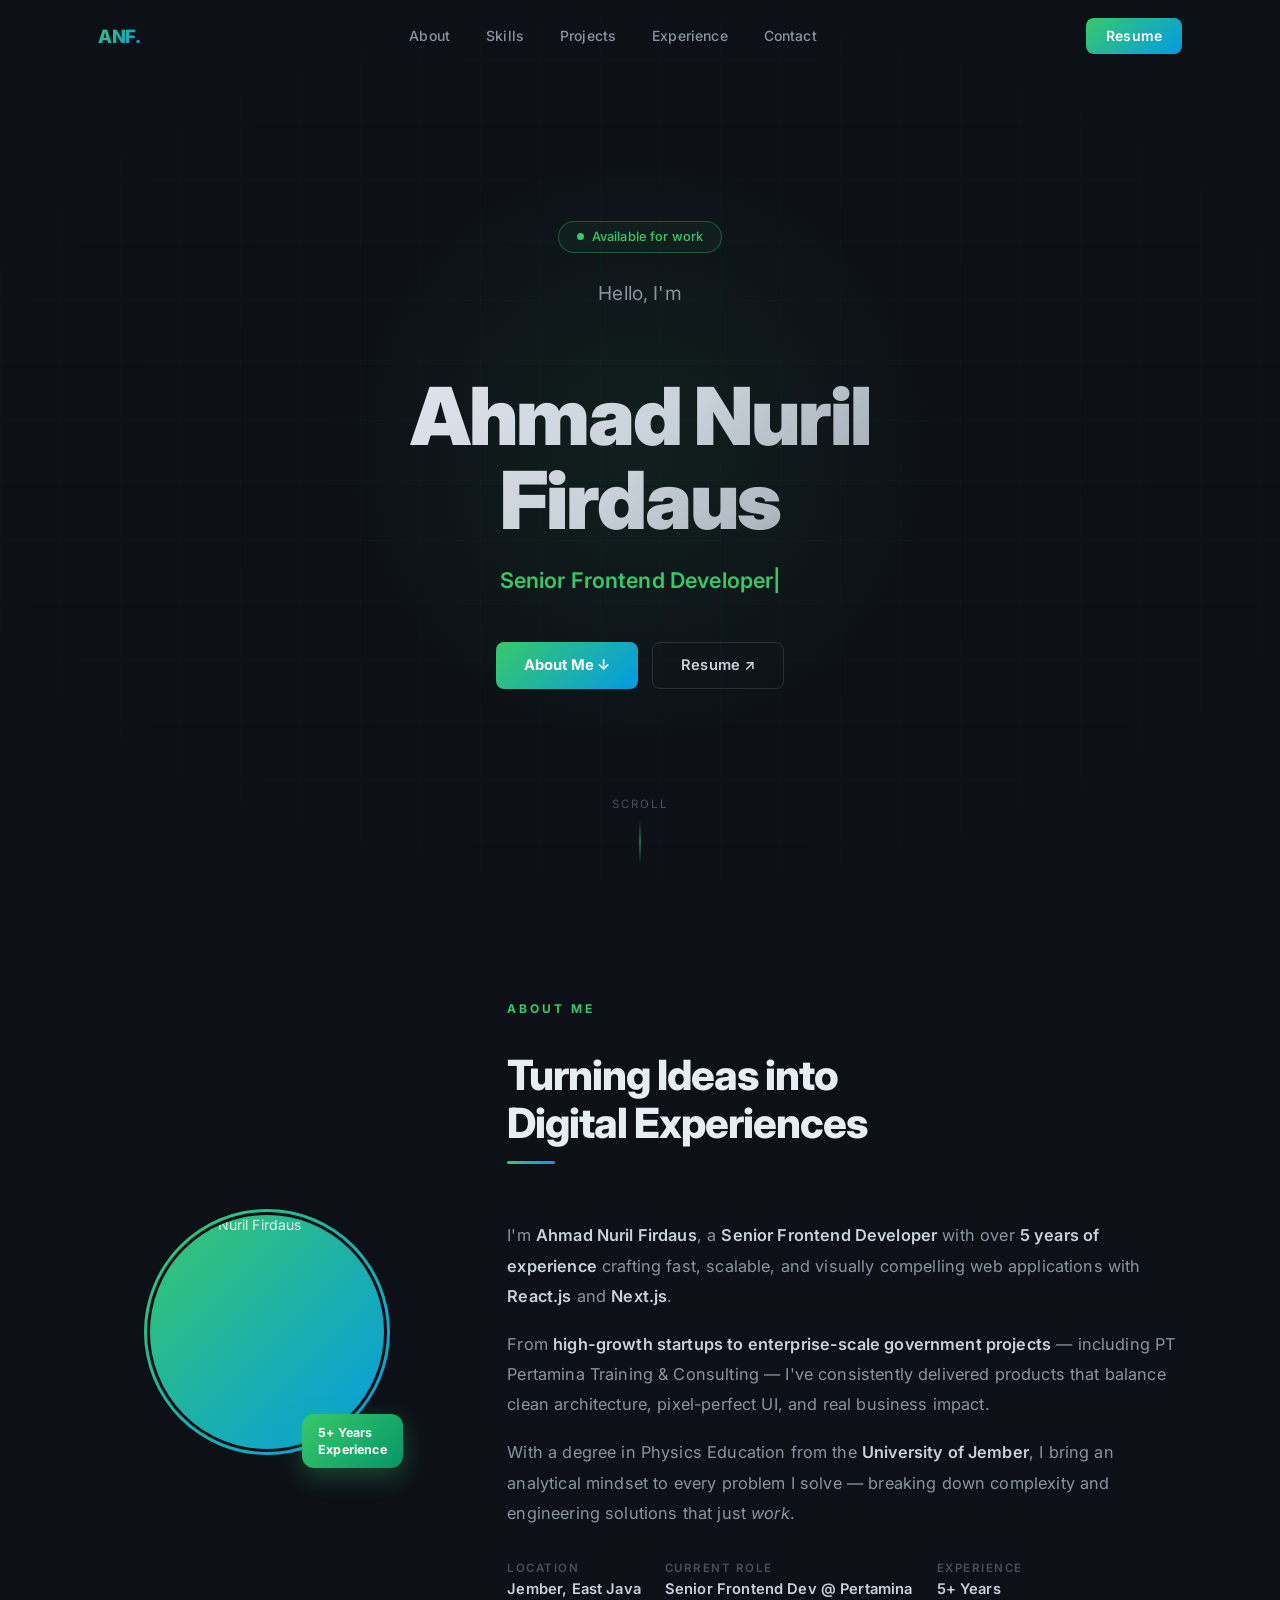
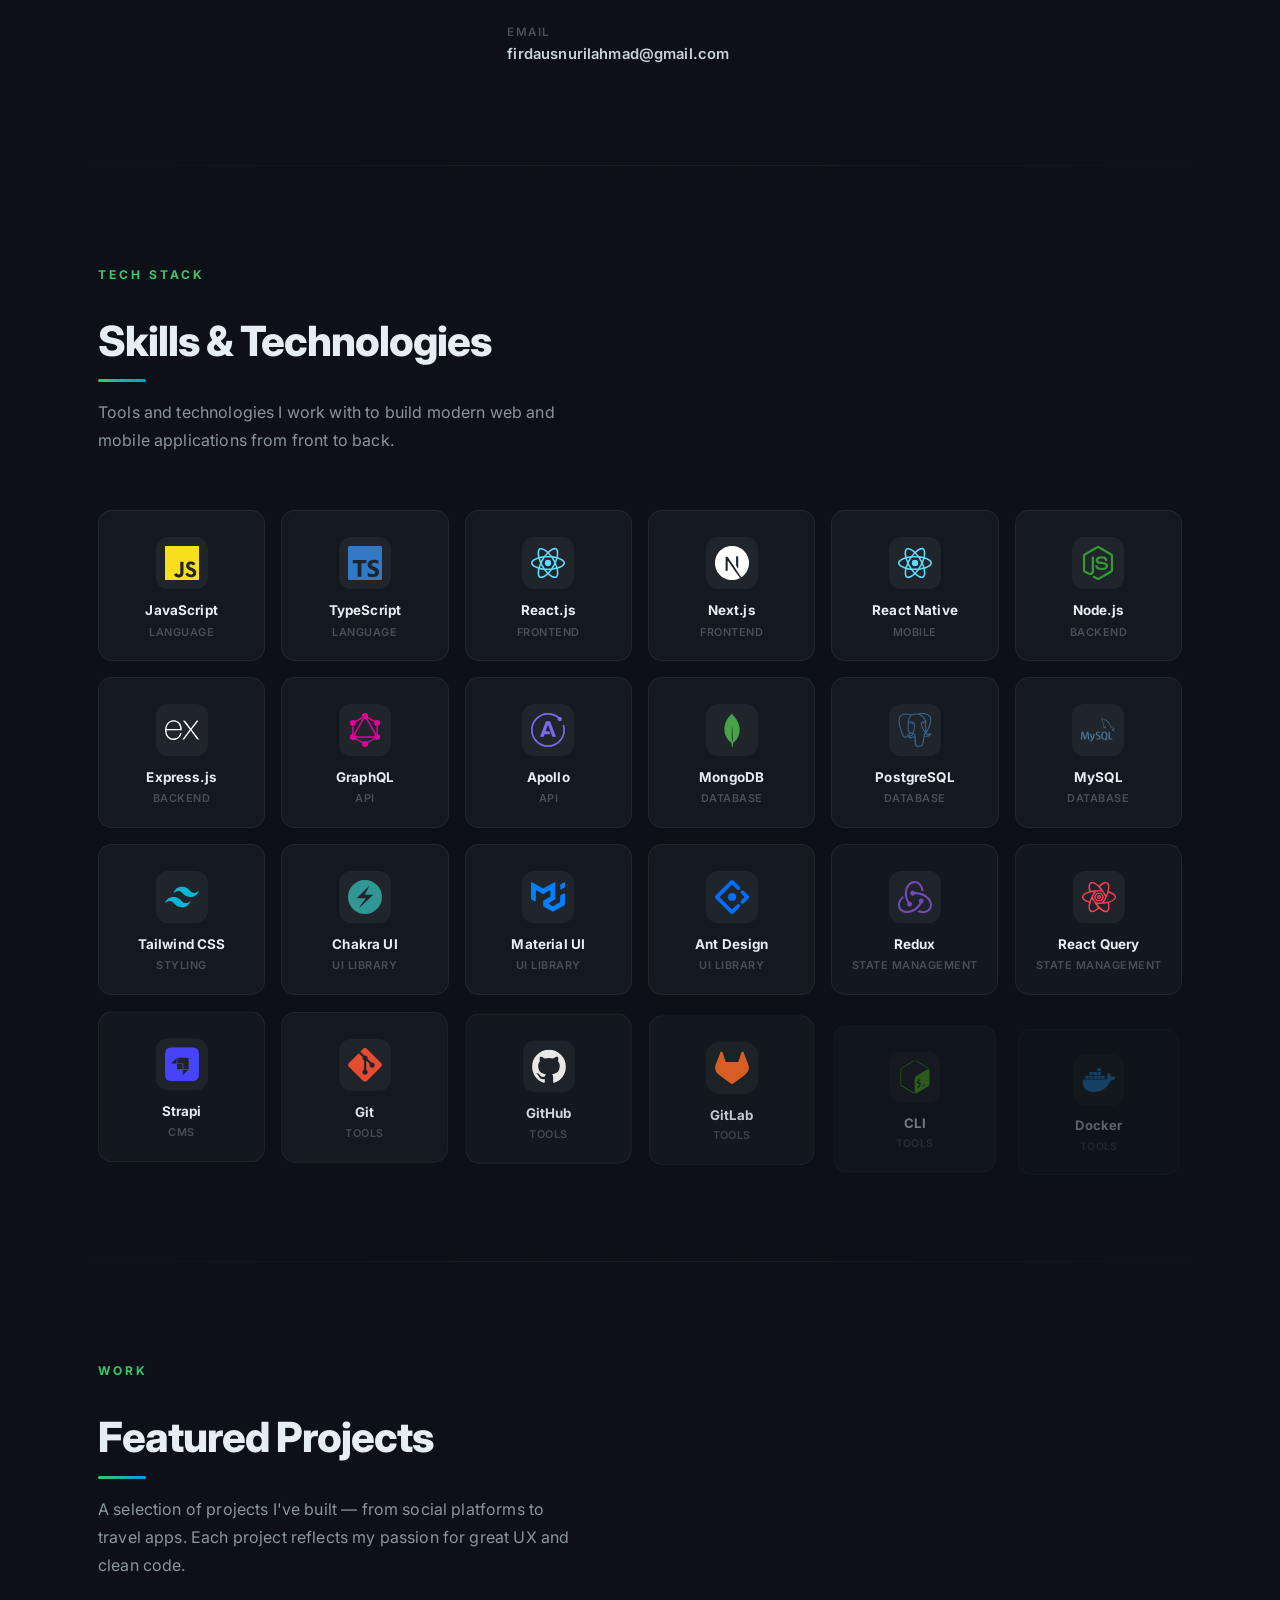
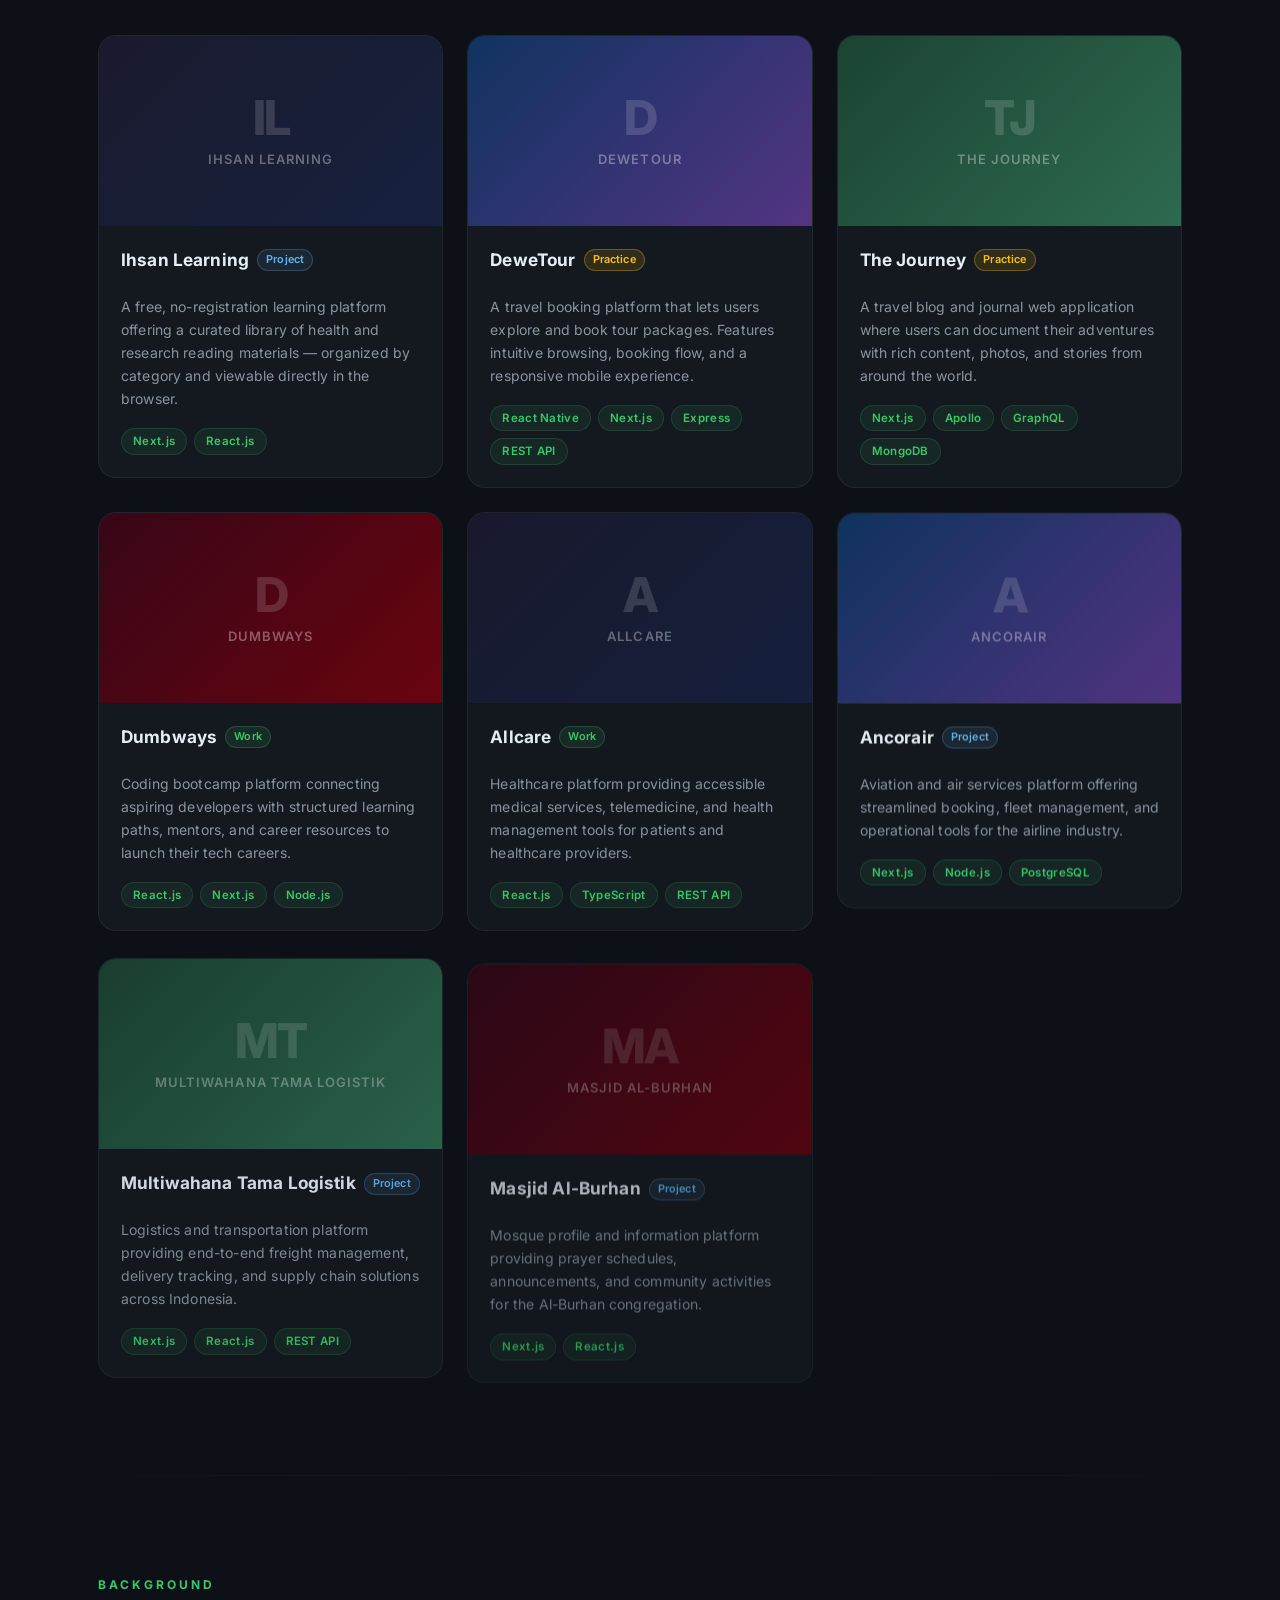
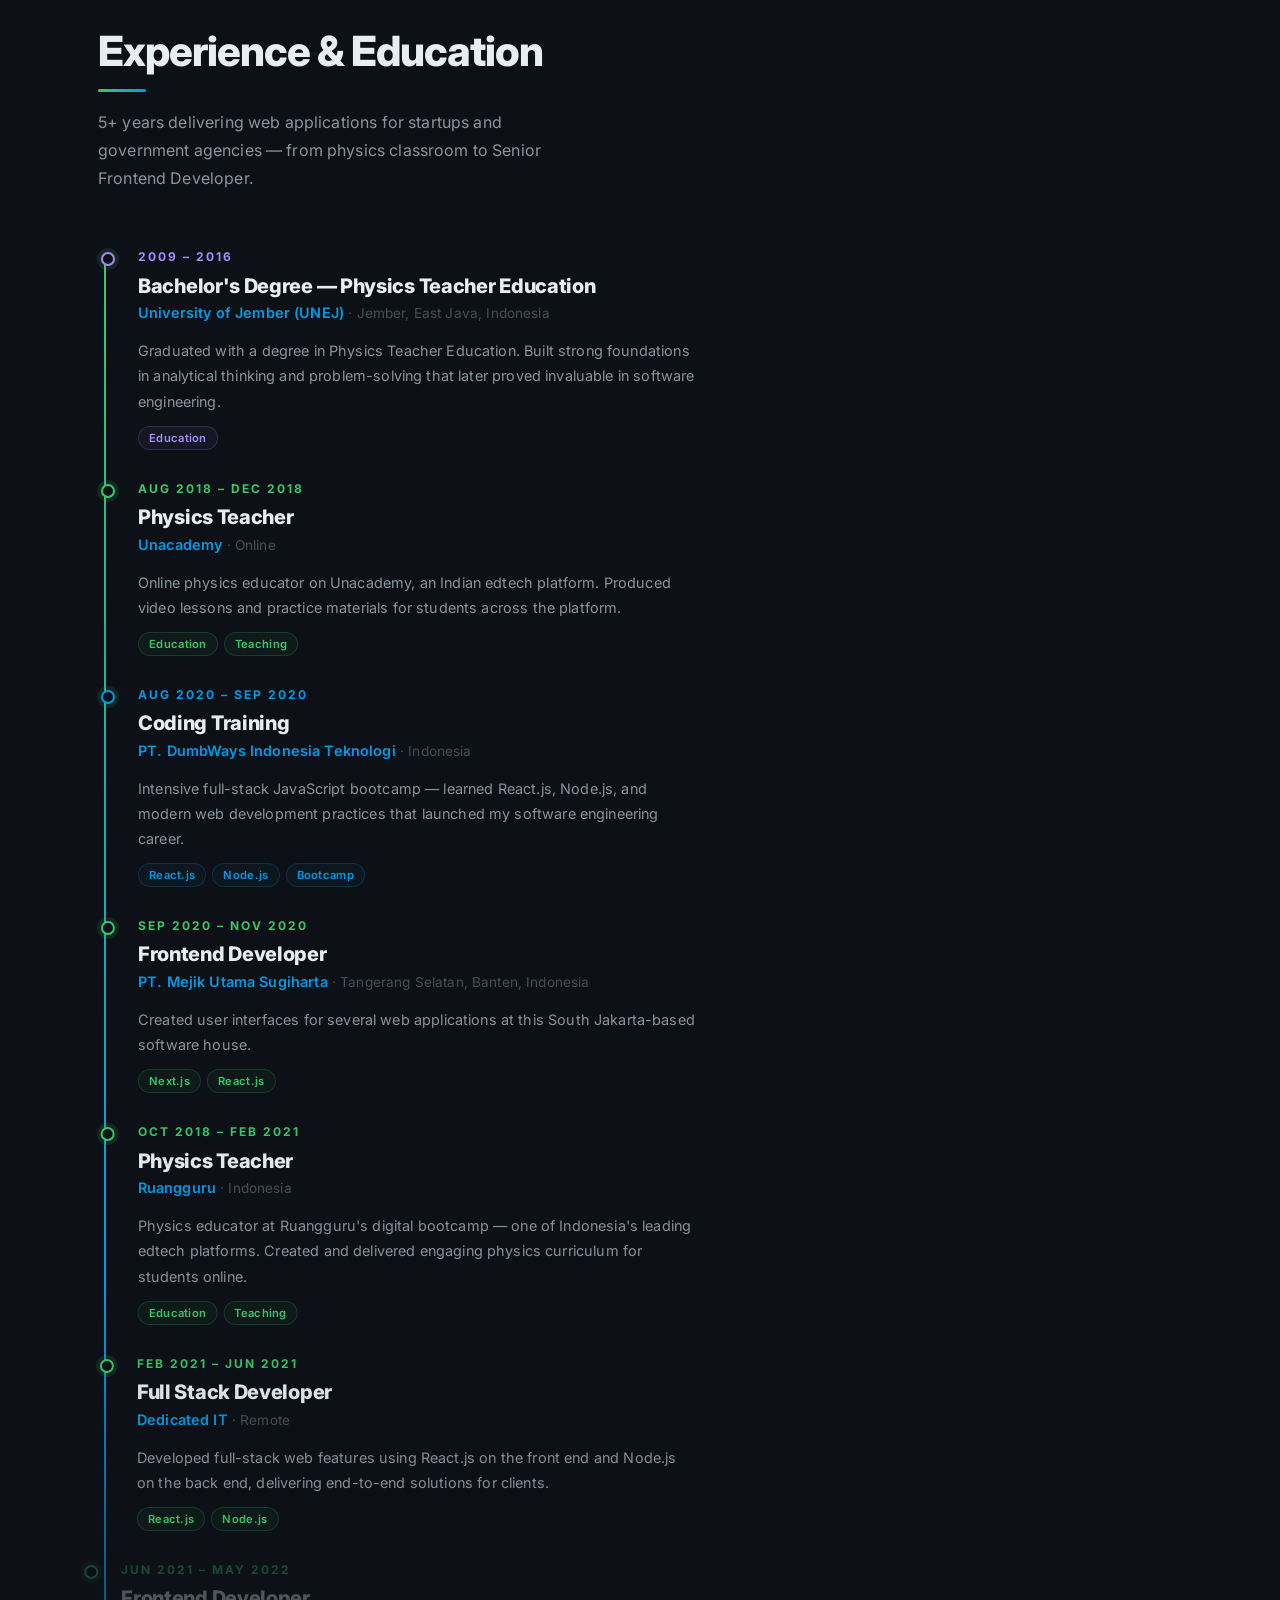
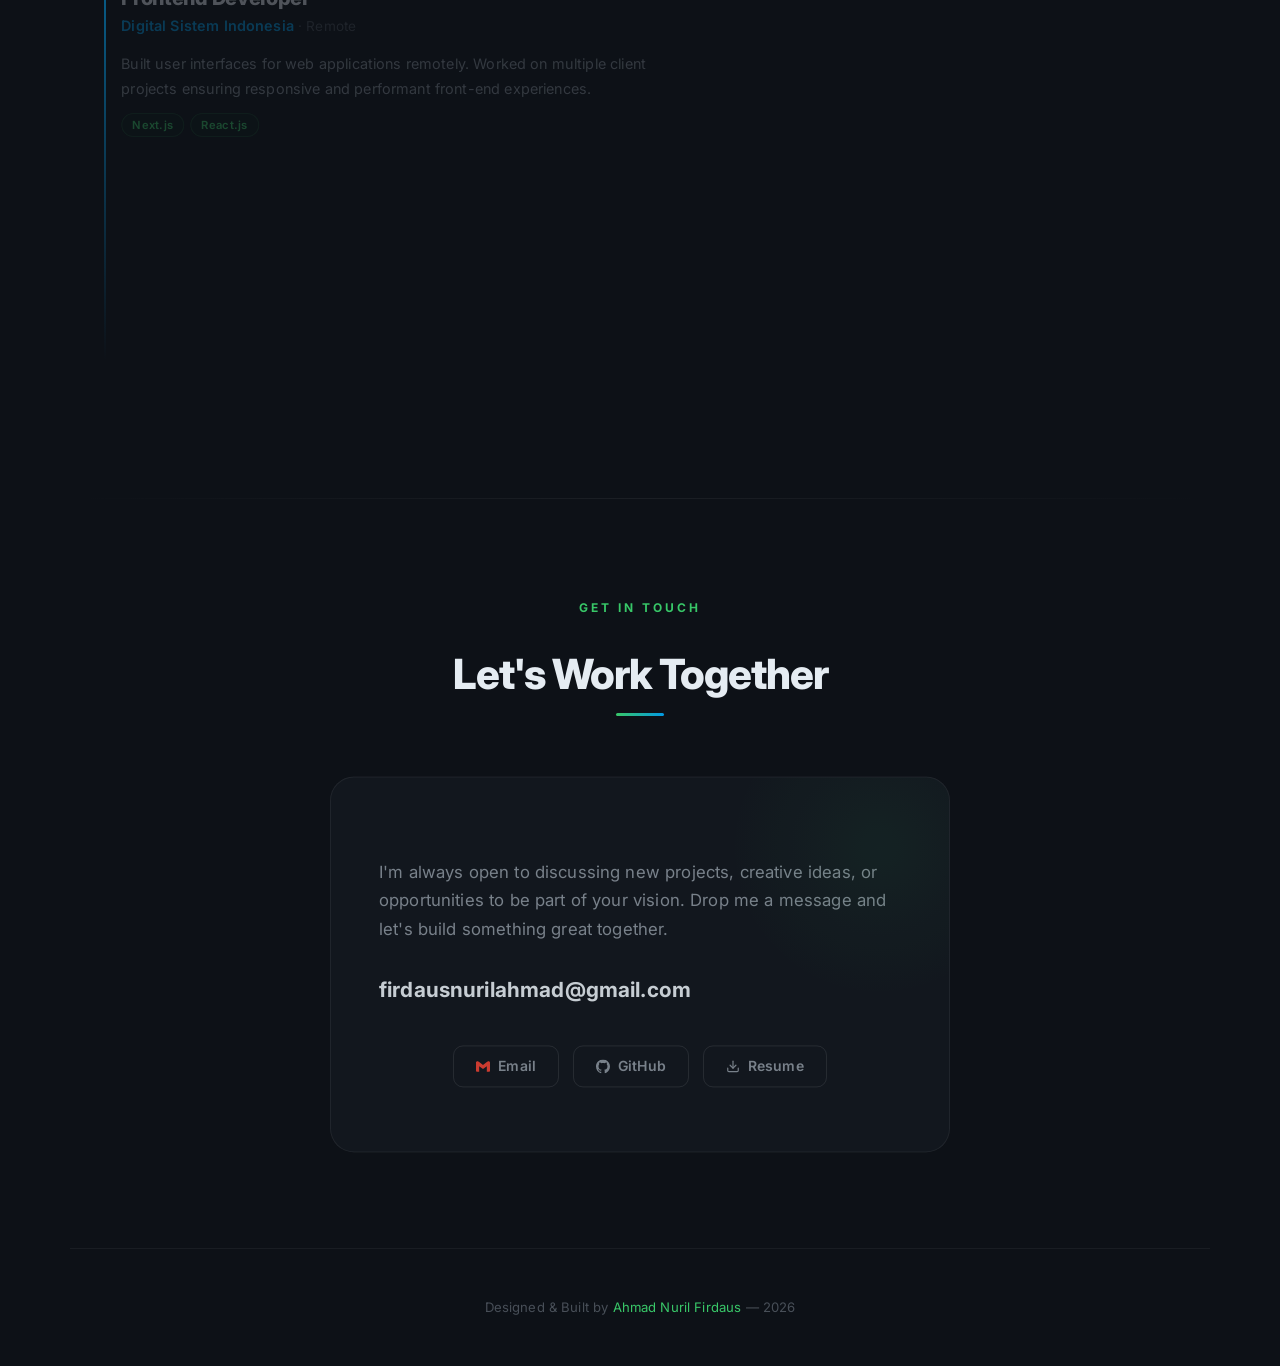
==== commit fad17deb: "Deploying to gh-pages from  @ 3768794dd1cd6fa08d0689d4574505f95a388c7f 🚀" ====
--- a/index.html
+++ b/index.html
@@ -5,7 +5,7 @@
             padding: 0;
           }
           * { box-sizing: border-box; }
-        </style><meta name="next-head-count" content="9"/><link rel="preload" href="/_next/static/css/230e323b8b759a365aa9.css" as="style"/><link rel="stylesheet" href="/_next/static/css/230e323b8b759a365aa9.css" data-n-p=""/><noscript data-n-css=""></noscript><link rel="preload" href="/_next/static/chunks/main-5894e1e5683215ad1b9a.js" as="script"/><link rel="preload" href="/_next/static/chunks/webpack-599749518e0efb0ef660.js" as="script"/><link rel="preload" href="/_next/static/chunks/framework.544b0dd7d455fb76ea00.js" as="script"/><link rel="preload" href="/_next/static/chunks/1e69f179e5115e94a71ead9f77545fa879d3ab48.5034da913ad773f84380.js" as="script"/><link rel="preload" href="/_next/static/chunks/8767b6ece666ce09c9ff0f3e4f19bcb696f59f7d.842d98defdf7040999e7.js" as="script"/><link rel="preload" href="/_next/static/chunks/pages/_app-0e0dac26d2ff17ab95a1.js" as="script"/><link rel="preload" href="/_next/static/chunks/d0447323.d081abf53469c46084a8.js" as="script"/><link rel="preload" href="/_next/static/chunks/pages/index-21478f654a4aa6d65546.js" as="script"/><style id="jss-server-side">html {
+        </style><meta name="next-head-count" content="9"/><link rel="preload" href="/_next/static/css/230e323b8b759a365aa9.css" as="style"/><link rel="stylesheet" href="/_next/static/css/230e323b8b759a365aa9.css" data-n-p=""/><noscript data-n-css=""></noscript><link rel="preload" href="/_next/static/chunks/main-5894e1e5683215ad1b9a.js" as="script"/><link rel="preload" href="/_next/static/chunks/webpack-599749518e0efb0ef660.js" as="script"/><link rel="preload" href="/_next/static/chunks/framework.544b0dd7d455fb76ea00.js" as="script"/><link rel="preload" href="/_next/static/chunks/1e69f179e5115e94a71ead9f77545fa879d3ab48.5034da913ad773f84380.js" as="script"/><link rel="preload" href="/_next/static/chunks/8767b6ece666ce09c9ff0f3e4f19bcb696f59f7d.842d98defdf7040999e7.js" as="script"/><link rel="preload" href="/_next/static/chunks/pages/_app-0e0dac26d2ff17ab95a1.js" as="script"/><link rel="preload" href="/_next/static/chunks/d0447323.d081abf53469c46084a8.js" as="script"/><link rel="preload" href="/_next/static/chunks/pages/index-bc2f2529764f9f96afd0.js" as="script"/><style id="jss-server-side">html {
   box-sizing: border-box;
   -webkit-font-smoothing: antialiased;
   -moz-osx-font-smoothing: grayscale;
@@ -33,4 +33,4 @@
 }
   body::backdrop {
     background-color: #fff;
-  }</style></head><body><div id="__next"><div class="landing_page__2d4bl"><nav class="landing_nav__3I5V2 "><div class="landing_navInner__1rfSJ"><a class="landing_navLogo__2_21q" href="#">ANF.</a><ul class="landing_navLinks__2nfa2"><li><a class="landing_navLink__uLHLW" href="#about">About</a></li><li><a class="landing_navLink__uLHLW" href="#skills">Skills</a></li><li><a class="landing_navLink__uLHLW" href="#projects">Projects</a></li><li><a class="landing_navLink__uLHLW" href="#experience">Experience</a></li><li><a class="landing_navLink__uLHLW" href="#contact">Contact</a></li></ul><a class="landing_navCta__1NQvk" href="/resume.pdf" download="" target="_blank" rel="noreferrer">Resume</a></div></nav><section id="hero" class="landing_hero__Ptk5m"><div class="landing_heroGrid__3yLzy"></div><div class="landing_heroGlow__1AGFB"></div><div class="landing_heroContent__33XRD"><div style="opacity:0;transform:translateY(28px) translateZ(0)"><span class="landing_heroBadge__mI6M6"><span class="landing_heroDot__2je8D"></span>Available for work</span></div><p class="landing_heroGreeting__1g-cc" style="opacity:0;transform:translateY(28px) translateZ(0)">Hello, I&#x27;m</p><h1 class="landing_heroName__3aAdC" style="opacity:0;transform:translateY(28px) translateZ(0)">Ahmad Nuril Firdaus</h1><div class="landing_heroTypedWrap__336Zj" style="opacity:0;transform:translateY(28px) translateZ(0)"></div><div class="landing_heroButtons__PmMe1" style="opacity:0;transform:translateY(28px) translateZ(0)"><a class="landing_btnPrimary__IYPu8" href="#about">About Me ↓</a><a class="landing_btnSecondary__2qWYo" href="/resume.pdf" download="" target="_blank" rel="noreferrer">Resume ↗</a></div></div><div class="landing_heroScrollIndicator__2cwZW"><span>Scroll</span><div class="landing_heroScrollBar__3LM4A"></div></div></section><section id="about"><div class="landing_section__2FlVY"><div class="landing_aboutGrid__26YP8"><div style="opacity:0;transform:translateX(-40px) translateZ(0)"><div class="landing_aboutImageContainer__o3bGg"><div class="landing_aboutImageOuter__JUPAU"><div class="landing_aboutImageGradientBorder__3kzoK"></div><img class="landing_aboutImage__2VXz8" src="/seacrop.jpeg" alt="Ahmad Nuril Firdaus"/><div class="landing_aboutImageBadge__3pILi">5+ Years<br/>Experience</div></div></div></div><div style="opacity:0;transform:translateX(40px) translateZ(0)"><div class="landing_sectionHeader__vhJrN"><div class="landing_sectionLabel__enevp">About Me</div><h2 class="landing_sectionTitle__1-Q82">Turning Ideas into<br/>Digital Experiences</h2><div class="landing_sectionDivider__2e22b"></div></div><p class="landing_aboutTextPara__3Lpgv">I&#x27;m <strong>Ahmad Nuril Firdaus</strong>, a<!-- --> <strong>Senior Frontend Developer</strong> with over<!-- --> <strong>5 years of experience</strong> crafting fast, scalable, and visually compelling web applications with<!-- --> <strong>React.js</strong> and <strong>Next.js</strong>.</p><p class="landing_aboutTextPara__3Lpgv">From <strong>high-growth startups to enterprise-scale government projects</strong> — including PT Pertamina Training &amp; Consulting — I&#x27;ve consistently delivered products that balance clean architecture, pixel-perfect UI, and real business impact.</p><p class="landing_aboutTextPara__3Lpgv">With a degree in Physics Education from the<!-- --> <strong>University of Jember</strong>, I bring an analytical mindset to every problem I solve — breaking down complexity and engineering solutions that just <em>work</em>.</p><div class="landing_aboutDetails__1Lli5"><div class="landing_aboutDetailItem__3syIf"><span class="landing_aboutDetailLabel__3CQV-">Location</span><span class="landing_aboutDetailValue__1nwh1">Jember, East Java</span></div><div class="landing_aboutDetailItem__3syIf"><span class="landing_aboutDetailLabel__3CQV-">Current Role</span><span class="landing_aboutDetailValue__1nwh1">Senior Frontend Dev @ Pertamina</span></div><div class="landing_aboutDetailItem__3syIf"><span class="landing_aboutDetailLabel__3CQV-">Experience</span><span class="landing_aboutDetailValue__1nwh1">5+ Years</span></div><div class="landing_aboutDetailItem__3syIf"><span class="landing_aboutDetailLabel__3CQV-">Email</span><span class="landing_aboutDetailValue__1nwh1">firdausnurilahmad@gmail.com</span></div></div></div></div></div></section><section id="skills"><div class="landing_sectionSep__3cP_7"></div><div class="landing_section__2FlVY"><div style="opacity:0;transform:translateY(20px) translateZ(0)"><div class="landing_sectionHeader__vhJrN"><div class="landing_sectionLabel__enevp">Tech Stack</div><h2 class="landing_sectionTitle__1-Q82">Skills &amp; Technologies</h2><div class="landing_sectionDivider__2e22b"></div><p class="landing_sectionDesc__dbKBn">Tools and technologies I work with to build modern web and mobile applications from front to back.</p></div></div><div class="landing_skillsGrid__15zh4"><div style="opacity:0;transform:translateY(24px) scale(0.95) translateZ(0)"><div class="landing_skillCard__3302w" style="--skill-color:#F7DF1E"><span class="landing_skillIcon__3ZaAV" style="color:#F7DF1E"><svg stroke="currentColor" fill="currentColor" stroke-width="0" role="img" viewBox="0 0 24 24" height="34" width="34" xmlns="http://www.w3.org/2000/svg"><title></title><path d="M0 0h24v24H0V0zm22.034 18.276c-.175-1.095-.888-2.015-3.003-2.873-.736-.345-1.554-.585-1.797-1.14-.091-.33-.105-.51-.046-.705.15-.646.915-.84 1.515-.66.39.12.75.42.976.9 1.034-.676 1.034-.676 1.755-1.125-.27-.42-.404-.601-.586-.78-.63-.705-1.469-1.065-2.834-1.034l-.705.089c-.676.165-1.32.525-1.71 1.005-1.14 1.291-.811 3.541.569 4.471 1.365 1.02 3.361 1.244 3.616 2.205.24 1.17-.87 1.545-1.966 1.41-.811-.18-1.26-.586-1.755-1.336l-1.83 1.051c.21.48.45.689.81 1.109 1.74 1.756 6.09 1.666 6.871-1.004.029-.09.24-.705.074-1.65l.046.067zm-8.983-7.245h-2.248c0 1.938-.009 3.864-.009 5.805 0 1.232.063 2.363-.138 2.711-.33.689-1.18.601-1.566.48-.396-.196-.597-.466-.83-.855-.063-.105-.11-.196-.127-.196l-1.825 1.125c.305.63.75 1.172 1.324 1.517.855.51 2.004.675 3.207.405.783-.226 1.458-.691 1.811-1.411.51-.93.402-2.07.397-3.346.012-2.054 0-4.109 0-6.179l.004-.056z"></path></svg></span><div class="landing_skillName__7sE6x">JavaScript</div><div class="landing_skillCategory__3QZNp">Language</div></div></div><div style="opacity:0;transform:translateY(24px) scale(0.95) translateZ(0)"><div class="landing_skillCard__3302w" style="--skill-color:#3178C6"><span class="landing_skillIcon__3ZaAV" style="color:#3178C6"><svg stroke="currentColor" fill="currentColor" stroke-width="0" role="img" viewBox="0 0 24 24" height="34" width="34" xmlns="http://www.w3.org/2000/svg"><title></title><path d="M1.125 0C.502 0 0 .502 0 1.125v21.75C0 23.498.502 24 1.125 24h21.75c.623 0 1.125-.502 1.125-1.125V1.125C24 .502 23.498 0 22.875 0zm17.363 9.75c.612 0 1.154.037 1.627.111a6.38 6.38 0 0 1 1.306.34v2.458a3.95 3.95 0 0 0-.643-.361 5.093 5.093 0 0 0-.717-.26 5.453 5.453 0 0 0-1.426-.2c-.3 0-.573.028-.819.086a2.1 2.1 0 0 0-.623.242c-.17.104-.3.229-.393.374a.888.888 0 0 0-.14.49c0 .196.053.373.156.529.104.156.252.304.443.444s.423.276.696.41c.273.135.582.274.926.416.47.197.892.407 1.266.628.374.222.695.473.963.753.268.279.472.598.614.957.142.359.214.776.214 1.253 0 .657-.125 1.21-.373 1.656a3.033 3.033 0 0 1-1.012 1.085 4.38 4.38 0 0 1-1.487.596c-.566.12-1.163.18-1.79.18a9.916 9.916 0 0 1-1.84-.164 5.544 5.544 0 0 1-1.512-.493v-2.63a5.033 5.033 0 0 0 3.237 1.2c.333 0 .624-.03.872-.09.249-.06.456-.144.623-.25.166-.108.29-.234.373-.38a1.023 1.023 0 0 0-.074-1.089 2.12 2.12 0 0 0-.537-.5 5.597 5.597 0 0 0-.807-.444 27.72 27.72 0 0 0-1.007-.436c-.918-.383-1.602-.852-2.053-1.405-.45-.553-.676-1.222-.676-2.005 0-.614.123-1.141.369-1.582.246-.441.58-.804 1.004-1.089a4.494 4.494 0 0 1 1.47-.629 7.536 7.536 0 0 1 1.77-.201zm-15.113.188h9.563v2.166H9.506v9.646H6.789v-9.646H3.375z"></path></svg></span><div class="landing_skillName__7sE6x">TypeScript</div><div class="landing_skillCategory__3QZNp">Language</div></div></div><div style="opacity:0;transform:translateY(24px) scale(0.95) translateZ(0)"><div class="landing_skillCard__3302w" style="--skill-color:#61DAFB"><span class="landing_skillIcon__3ZaAV" style="color:#61DAFB"><svg stroke="currentColor" fill="currentColor" stroke-width="0" role="img" viewBox="0 0 24 24" height="34" width="34" xmlns="http://www.w3.org/2000/svg"><title></title><path d="M14.23 12.004a2.236 2.236 0 0 1-2.235 2.236 2.236 2.236 0 0 1-2.236-2.236 2.236 2.236 0 0 1 2.235-2.236 2.236 2.236 0 0 1 2.236 2.236zm2.648-10.69c-1.346 0-3.107.96-4.888 2.622-1.78-1.653-3.542-2.602-4.887-2.602-.41 0-.783.093-1.106.278-1.375.793-1.683 3.264-.973 6.365C1.98 8.917 0 10.42 0 12.004c0 1.59 1.99 3.097 5.043 4.03-.704 3.113-.39 5.588.988 6.38.32.187.69.275 1.102.275 1.345 0 3.107-.96 4.888-2.624 1.78 1.654 3.542 2.603 4.887 2.603.41 0 .783-.09 1.106-.275 1.374-.792 1.683-3.263.973-6.365C22.02 15.096 24 13.59 24 12.004c0-1.59-1.99-3.097-5.043-4.032.704-3.11.39-5.587-.988-6.38-.318-.184-.688-.277-1.092-.278zm-.005 1.09v.006c.225 0 .406.044.558.127.666.382.955 1.835.73 3.704-.054.46-.142.945-.25 1.44-.96-.236-2.006-.417-3.107-.534-.66-.905-1.345-1.727-2.035-2.447 1.592-1.48 3.087-2.292 4.105-2.295zm-9.77.02c1.012 0 2.514.808 4.11 2.28-.686.72-1.37 1.537-2.02 2.442-1.107.117-2.154.298-3.113.538-.112-.49-.195-.964-.254-1.42-.23-1.868.054-3.32.714-3.707.19-.09.4-.127.563-.132zm4.882 3.05c.455.468.91.992 1.36 1.564-.44-.02-.89-.034-1.345-.034-.46 0-.915.01-1.36.034.44-.572.895-1.096 1.345-1.565zM12 8.1c.74 0 1.477.034 2.202.093.406.582.802 1.203 1.183 1.86.372.64.71 1.29 1.018 1.946-.308.655-.646 1.31-1.013 1.95-.38.66-.773 1.288-1.18 1.87-.728.063-1.466.098-2.21.098-.74 0-1.477-.035-2.202-.093-.406-.582-.802-1.204-1.183-1.86-.372-.64-.71-1.29-1.018-1.946.303-.657.646-1.313 1.013-1.954.38-.66.773-1.286 1.18-1.868.728-.064 1.466-.098 2.21-.098zm-3.635.254c-.24.377-.48.763-.704 1.16-.225.39-.435.782-.635 1.174-.265-.656-.49-1.31-.676-1.947.64-.15 1.315-.283 2.015-.386zm7.26 0c.695.103 1.365.23 2.006.387-.18.632-.405 1.282-.66 1.933-.2-.39-.41-.783-.64-1.174-.225-.392-.465-.774-.705-1.146zm3.063.675c.484.15.944.317 1.375.498 1.732.74 2.852 1.708 2.852 2.476-.005.768-1.125 1.74-2.857 2.475-.42.18-.88.342-1.355.493-.28-.958-.646-1.956-1.1-2.98.45-1.017.81-2.01 1.085-2.964zm-13.395.004c.278.96.645 1.957 1.1 2.98-.45 1.017-.812 2.01-1.086 2.964-.484-.15-.944-.318-1.37-.5-1.732-.737-2.852-1.706-2.852-2.474 0-.768 1.12-1.742 2.852-2.476.42-.18.88-.342 1.356-.494zm11.678 4.28c.265.657.49 1.312.676 1.948-.64.157-1.316.29-2.016.39.24-.375.48-.762.705-1.158.225-.39.435-.788.636-1.18zm-9.945.02c.2.392.41.783.64 1.175.23.39.465.772.705 1.143-.695-.102-1.365-.23-2.006-.386.18-.63.406-1.282.66-1.933zM17.92 16.32c.112.493.2.968.254 1.423.23 1.868-.054 3.32-.714 3.708-.147.09-.338.128-.563.128-1.012 0-2.514-.807-4.11-2.28.686-.72 1.37-1.536 2.02-2.44 1.107-.118 2.154-.3 3.113-.54zm-11.83.01c.96.234 2.006.415 3.107.532.66.905 1.345 1.727 2.035 2.446-1.595 1.483-3.092 2.295-4.11 2.295-.22-.005-.406-.05-.553-.132-.666-.38-.955-1.834-.73-3.703.054-.46.142-.944.25-1.438zm4.56.64c.44.02.89.034 1.345.034.46 0 .915-.01 1.36-.034-.44.572-.895 1.095-1.345 1.565-.455-.47-.91-.993-1.36-1.565z"></path></svg></span><div class="landing_skillName__7sE6x">React.js</div><div class="landing_skillCategory__3QZNp">Frontend</div></div></div><div style="opacity:0;transform:translateY(24px) scale(0.95) translateZ(0)"><div class="landing_skillCard__3302w" style="--skill-color:#FFFFFF"><span class="landing_skillIcon__3ZaAV" style="color:#FFFFFF"><svg stroke="currentColor" fill="currentColor" stroke-width="0" role="img" viewBox="0 0 24 24" height="34" width="34" xmlns="http://www.w3.org/2000/svg"><title></title><path d="M11.5725 0c-.1763 0-.3098.0013-.3584.0067-.0516.0053-.2159.021-.3636.0328-3.4088.3073-6.6017 2.1463-8.624 4.9728C1.1004 6.584.3802 8.3666.1082 10.255c-.0962.659-.108.8537-.108 1.7474s.012 1.0884.108 1.7476c.652 4.506 3.8591 8.2919 8.2087 9.6945.7789.2511 1.6.4223 2.5337.5255.3636.04 1.9354.04 2.299 0 1.6117-.1783 2.9772-.577 4.3237-1.2643.2065-.1056.2464-.1337.2183-.1573-.0188-.0139-.8987-1.1938-1.9543-2.62l-1.919-2.592-2.4047-3.5583c-1.3231-1.9564-2.4117-3.556-2.4211-3.556-.0094-.0026-.0187 1.5787-.0235 3.509-.0067 3.3802-.0093 3.5162-.0516 3.596-.061.115-.108.1618-.2064.2134-.075.0374-.1408.0445-.495.0445h-.406l-.1078-.068a.4383.4383 0 01-.1572-.1712l-.0493-.1056.0053-4.703.0067-4.7054.0726-.0915c.0376-.0493.1174-.1125.1736-.143.0962-.047.1338-.0517.5396-.0517.4787 0 .5584.0187.6827.1547.0353.0377 1.3373 1.9987 2.895 4.3608a10760.433 10760.433 0 004.7344 7.1706l1.9002 2.8782.096-.0633c.8518-.5536 1.7525-1.3418 2.4657-2.1627 1.5179-1.7429 2.4963-3.868 2.8247-6.134.0961-.6591.1078-.854.1078-1.7475 0-.8937-.012-1.0884-.1078-1.7476-.6522-4.506-3.8592-8.2919-8.2087-9.6945-.7672-.2487-1.5836-.42-2.4985-.5232-.169-.0176-1.0835-.0366-1.6123-.037zm4.0685 7.217c.3473 0 .4082.0053.4857.047.1127.0562.204.1642.237.2767.0186.061.0234 1.3653.0186 4.3044l-.0067 4.2175-.7436-1.14-.7461-1.14v-3.066c0-1.982.0093-3.0963.0234-3.1502.0375-.1313.1196-.2346.2323-.2955.0961-.0494.1313-.054.4997-.054z"></path></svg></span><div class="landing_skillName__7sE6x">Next.js</div><div class="landing_skillCategory__3QZNp">Frontend</div></div></div><div style="opacity:0;transform:translateY(24px) scale(0.95) translateZ(0)"><div class="landing_skillCard__3302w" style="--skill-color:#61DAFB"><span class="landing_skillIcon__3ZaAV" style="color:#61DAFB"><svg stroke="currentColor" fill="currentColor" stroke-width="0" role="img" viewBox="0 0 24 24" height="34" width="34" xmlns="http://www.w3.org/2000/svg"><title></title><path d="M14.23 12.004a2.236 2.236 0 0 1-2.235 2.236 2.236 2.236 0 0 1-2.236-2.236 2.236 2.236 0 0 1 2.235-2.236 2.236 2.236 0 0 1 2.236 2.236zm2.648-10.69c-1.346 0-3.107.96-4.888 2.622-1.78-1.653-3.542-2.602-4.887-2.602-.41 0-.783.093-1.106.278-1.375.793-1.683 3.264-.973 6.365C1.98 8.917 0 10.42 0 12.004c0 1.59 1.99 3.097 5.043 4.03-.704 3.113-.39 5.588.988 6.38.32.187.69.275 1.102.275 1.345 0 3.107-.96 4.888-2.624 1.78 1.654 3.542 2.603 4.887 2.603.41 0 .783-.09 1.106-.275 1.374-.792 1.683-3.263.973-6.365C22.02 15.096 24 13.59 24 12.004c0-1.59-1.99-3.097-5.043-4.032.704-3.11.39-5.587-.988-6.38-.318-.184-.688-.277-1.092-.278zm-.005 1.09v.006c.225 0 .406.044.558.127.666.382.955 1.835.73 3.704-.054.46-.142.945-.25 1.44-.96-.236-2.006-.417-3.107-.534-.66-.905-1.345-1.727-2.035-2.447 1.592-1.48 3.087-2.292 4.105-2.295zm-9.77.02c1.012 0 2.514.808 4.11 2.28-.686.72-1.37 1.537-2.02 2.442-1.107.117-2.154.298-3.113.538-.112-.49-.195-.964-.254-1.42-.23-1.868.054-3.32.714-3.707.19-.09.4-.127.563-.132zm4.882 3.05c.455.468.91.992 1.36 1.564-.44-.02-.89-.034-1.345-.034-.46 0-.915.01-1.36.034.44-.572.895-1.096 1.345-1.565zM12 8.1c.74 0 1.477.034 2.202.093.406.582.802 1.203 1.183 1.86.372.64.71 1.29 1.018 1.946-.308.655-.646 1.31-1.013 1.95-.38.66-.773 1.288-1.18 1.87-.728.063-1.466.098-2.21.098-.74 0-1.477-.035-2.202-.093-.406-.582-.802-1.204-1.183-1.86-.372-.64-.71-1.29-1.018-1.946.303-.657.646-1.313 1.013-1.954.38-.66.773-1.286 1.18-1.868.728-.064 1.466-.098 2.21-.098zm-3.635.254c-.24.377-.48.763-.704 1.16-.225.39-.435.782-.635 1.174-.265-.656-.49-1.31-.676-1.947.64-.15 1.315-.283 2.015-.386zm7.26 0c.695.103 1.365.23 2.006.387-.18.632-.405 1.282-.66 1.933-.2-.39-.41-.783-.64-1.174-.225-.392-.465-.774-.705-1.146zm3.063.675c.484.15.944.317 1.375.498 1.732.74 2.852 1.708 2.852 2.476-.005.768-1.125 1.74-2.857 2.475-.42.18-.88.342-1.355.493-.28-.958-.646-1.956-1.1-2.98.45-1.017.81-2.01 1.085-2.964zm-13.395.004c.278.96.645 1.957 1.1 2.98-.45 1.017-.812 2.01-1.086 2.964-.484-.15-.944-.318-1.37-.5-1.732-.737-2.852-1.706-2.852-2.474 0-.768 1.12-1.742 2.852-2.476.42-.18.88-.342 1.356-.494zm11.678 4.28c.265.657.49 1.312.676 1.948-.64.157-1.316.29-2.016.39.24-.375.48-.762.705-1.158.225-.39.435-.788.636-1.18zm-9.945.02c.2.392.41.783.64 1.175.23.39.465.772.705 1.143-.695-.102-1.365-.23-2.006-.386.18-.63.406-1.282.66-1.933zM17.92 16.32c.112.493.2.968.254 1.423.23 1.868-.054 3.32-.714 3.708-.147.09-.338.128-.563.128-1.012 0-2.514-.807-4.11-2.28.686-.72 1.37-1.536 2.02-2.44 1.107-.118 2.154-.3 3.113-.54zm-11.83.01c.96.234 2.006.415 3.107.532.66.905 1.345 1.727 2.035 2.446-1.595 1.483-3.092 2.295-4.11 2.295-.22-.005-.406-.05-.553-.132-.666-.38-.955-1.834-.73-3.703.054-.46.142-.944.25-1.438zm4.56.64c.44.02.89.034 1.345.034.46 0 .915-.01 1.36-.034-.44.572-.895 1.095-1.345 1.565-.455-.47-.91-.993-1.36-1.565z"></path></svg></span><div class="landing_skillName__7sE6x">React Native</div><div class="landing_skillCategory__3QZNp">Mobile</div></div></div><div style="opacity:0;transform:translateY(24px) scale(0.95) translateZ(0)"><div class="landing_skillCard__3302w" style="--skill-color:#339933"><span class="landing_skillIcon__3ZaAV" style="color:#339933"><svg stroke="currentColor" fill="currentColor" stroke-width="0" role="img" viewBox="0 0 24 24" height="34" width="34" xmlns="http://www.w3.org/2000/svg"><title></title><path d="M11.998,24c-0.321,0-0.641-0.084-0.922-0.247l-2.936-1.737c-0.438-0.245-0.224-0.332-0.08-0.383 c0.585-0.203,0.703-0.25,1.328-0.604c0.065-0.037,0.151-0.023,0.218,0.017l2.256,1.339c0.082,0.045,0.197,0.045,0.272,0l8.795-5.076 c0.082-0.047,0.134-0.141,0.134-0.238V6.921c0-0.099-0.053-0.192-0.137-0.242l-8.791-5.072c-0.081-0.047-0.189-0.047-0.271,0 L3.075,6.68C2.99,6.729,2.936,6.825,2.936,6.921v10.15c0,0.097,0.054,0.189,0.139,0.235l2.409,1.392 c1.307,0.654,2.108-0.116,2.108-0.89V7.787c0-0.142,0.114-0.253,0.256-0.253h1.115c0.139,0,0.255,0.112,0.255,0.253v10.021 c0,1.745-0.95,2.745-2.604,2.745c-0.508,0-0.909,0-2.026-0.551L2.28,18.675c-0.57-0.329-0.922-0.945-0.922-1.604V6.921 c0-0.659,0.353-1.275,0.922-1.603l8.795-5.082c0.557-0.315,1.296-0.315,1.848,0l8.794,5.082c0.57,0.329,0.924,0.944,0.924,1.603 v10.15c0,0.659-0.354,1.273-0.924,1.604l-8.794,5.078C12.643,23.916,12.324,24,11.998,24z M19.099,13.993 c0-1.9-1.284-2.406-3.987-2.763c-2.731-0.361-3.009-0.548-3.009-1.187c0-0.528,0.235-1.233,2.258-1.233 c1.807,0,2.473,0.389,2.747,1.607c0.024,0.115,0.129,0.199,0.247,0.199h1.141c0.071,0,0.138-0.031,0.186-0.081 c0.048-0.054,0.074-0.123,0.067-0.196c-0.177-2.098-1.571-3.076-4.388-3.076c-2.508,0-4.004,1.058-4.004,2.833 c0,1.925,1.488,2.457,3.895,2.695c2.88,0.282,3.103,0.703,3.103,1.269c0,0.983-0.789,1.402-2.642,1.402 c-2.327,0-2.839-0.584-3.011-1.742c-0.02-0.124-0.126-0.215-0.253-0.215h-1.137c-0.141,0-0.254,0.112-0.254,0.253 c0,1.482,0.806,3.248,4.655,3.248C17.501,17.007,19.099,15.91,19.099,13.993z"></path></svg></span><div class="landing_skillName__7sE6x">Node.js</div><div class="landing_skillCategory__3QZNp">Backend</div></div></div><div style="opacity:0;transform:translateY(24px) scale(0.95) translateZ(0)"><div class="landing_skillCard__3302w" style="--skill-color:#FFFFFF"><span class="landing_skillIcon__3ZaAV" style="color:#FFFFFF"><svg stroke="currentColor" fill="currentColor" stroke-width="0" role="img" viewBox="0 0 24 24" height="34" width="34" xmlns="http://www.w3.org/2000/svg"><title></title><path d="M24 18.588a1.529 1.529 0 01-1.895-.72l-3.45-4.771-.5-.667-4.003 5.444a1.466 1.466 0 01-1.802.708l5.158-6.92-4.798-6.251a1.595 1.595 0 011.9.666l3.576 4.83 3.596-4.81a1.435 1.435 0 011.788-.668L21.708 7.9l-2.522 3.283a.666.666 0 000 .994l4.804 6.412zM.002 11.576l.42-2.075c1.154-4.103 5.858-5.81 9.094-3.27 1.895 1.489 2.368 3.597 2.275 5.973H1.116C.943 16.447 4.005 19.009 7.92 17.7a4.078 4.078 0 002.582-2.876c.207-.666.548-.78 1.174-.588a5.417 5.417 0 01-2.589 3.957 6.272 6.272 0 01-7.306-.933 6.575 6.575 0 01-1.64-3.858c0-.235-.08-.455-.134-.666A88.33 88.33 0 010 11.577zm1.127-.286h9.654c-.06-3.076-2.001-5.258-4.59-5.278-2.882-.04-4.944 2.094-5.071 5.264z"></path></svg></span><div class="landing_skillName__7sE6x">Express.js</div><div class="landing_skillCategory__3QZNp">Backend</div></div></div><div style="opacity:0;transform:translateY(24px) scale(0.95) translateZ(0)"><div class="landing_skillCard__3302w" style="--skill-color:#E10098"><span class="landing_skillIcon__3ZaAV" style="color:#E10098"><svg stroke="currentColor" fill="currentColor" stroke-width="0" role="img" viewBox="0 0 24 24" height="34" width="34" xmlns="http://www.w3.org/2000/svg"><title></title><path d="M12.002 0a2.138 2.138 0 1 0 0 4.277 2.138 2.138 0 1 0 0-4.277zm8.54 4.931a2.138 2.138 0 1 0 0 4.277 2.138 2.138 0 1 0 0-4.277zm0 9.862a2.138 2.138 0 1 0 0 4.277 2.138 2.138 0 1 0 0-4.277zm-8.54 4.931a2.138 2.138 0 1 0 0 4.276 2.138 2.138 0 1 0 0-4.276zm-8.542-4.93a2.138 2.138 0 1 0 0 4.276 2.138 2.138 0 1 0 0-4.277zm0-9.863a2.138 2.138 0 1 0 0 4.277 2.138 2.138 0 1 0 0-4.277zm8.542-3.378L2.953 6.777v10.448l9.049 5.224 9.047-5.224V6.777zm0 1.601 7.66 13.27H4.34zm-1.387.371L3.97 15.037V7.363zm2.774 0 6.646 3.838v7.674zM5.355 17.44h13.293l-6.646 3.836z"></path></svg></span><div class="landing_skillName__7sE6x">GraphQL</div><div class="landing_skillCategory__3QZNp">API</div></div></div><div style="opacity:0;transform:translateY(24px) scale(0.95) translateZ(0)"><div class="landing_skillCard__3302w" style="--skill-color:#7B69EE"><span class="landing_skillIcon__3ZaAV" style="color:#7B69EE"><svg stroke="currentColor" fill="currentColor" stroke-width="0" role="img" viewBox="0 0 24 24" height="34" width="34" xmlns="http://www.w3.org/2000/svg"><title></title><path d="M12,0C5.372,0 0,5.373 0,12 0,18.628 5.372,24 12,24 18.627,24 24,18.628 24,12A12.014,12.014 0 0 0 23.527,8.657 0.6,0.6 0 0 0 22.4,9.066H22.398C22.663,10.009 22.8,10.994 22.8,12A10.73,10.73 0 0 1 19.637,19.637 10.729,10.729 0 0 1 12,22.8 10.73,10.73 0 0 1 4.363,19.637 10.728,10.728 0 0 1 1.2,12 10.73,10.73 0 0 1 4.363,4.363 10.728,10.728 0 0 1 12,1.2C14.576,1.2 17.013,2.096 18.958,3.74A1.466,1.466 0 1 0 19.82,2.9 11.953,11.953 0 0 0 12,0ZM10.56,5.88 6.36,16.782H8.99L9.677,14.934H13.646L12.927,12.892H10.314L12.014,8.201 15.038,16.781H17.669L13.47,5.88Z"></path></svg></span><div class="landing_skillName__7sE6x">Apollo</div><div class="landing_skillCategory__3QZNp">API</div></div></div><div style="opacity:0;transform:translateY(24px) scale(0.95) translateZ(0)"><div class="landing_skillCard__3302w" style="--skill-color:#47A248"><span class="landing_skillIcon__3ZaAV" style="color:#47A248"><svg stroke="currentColor" fill="currentColor" stroke-width="0" role="img" viewBox="0 0 24 24" height="34" width="34" xmlns="http://www.w3.org/2000/svg"><title></title><path d="M17.193 9.555c-1.264-5.58-4.252-7.414-4.573-8.115-.28-.394-.53-.954-.735-1.44-.036.495-.055.685-.523 1.184-.723.566-4.438 3.682-4.74 10.02-.282 5.912 4.27 9.435 4.888 9.884l.07.05A73.49 73.49 0 0111.91 24h.481c.114-1.032.284-2.056.51-3.07.417-.296.604-.463.85-.693a11.342 11.342 0 003.639-8.464c.01-.814-.103-1.662-.197-2.218zm-5.336 8.195s0-8.291.275-8.29c.213 0 .49 10.695.49 10.695-.381-.045-.765-1.76-.765-2.405z"></path></svg></span><div class="landing_skillName__7sE6x">MongoDB</div><div class="landing_skillCategory__3QZNp">Database</div></div></div><div style="opacity:0;transform:translateY(24px) scale(0.95) translateZ(0)"><div class="landing_skillCard__3302w" style="--skill-color:#336791"><span class="landing_skillIcon__3ZaAV" style="color:#336791"><svg stroke="currentColor" fill="currentColor" stroke-width="0" role="img" viewBox="0 0 24 24" height="34" width="34" xmlns="http://www.w3.org/2000/svg"><title></title><path d="M23.5594 14.7228a.5269.5269 0 0 0-.0563-.1191c-.139-.2632-.4768-.3418-1.0074-.2321-1.6533.3411-2.2935.1312-2.5256-.0191 1.342-2.0482 2.445-4.522 3.0411-6.8297.2714-1.0507.7982-3.5237.1222-4.7316a1.5641 1.5641 0 0 0-.1509-.235C21.6931.9086 19.8007.0248 17.5099.0005c-1.4947-.0158-2.7705.3461-3.1161.4794a9.449 9.449 0 0 0-.5159-.0816 8.044 8.044 0 0 0-1.3114-.1278c-1.1822-.0184-2.2038.2642-3.0498.8406-.8573-.3211-4.7888-1.645-7.2219.0788C.9359 2.1526.3086 3.8733.4302 6.3043c.0409.818.5069 3.334 1.2423 5.7436.4598 1.5065.9387 2.7019 1.4334 3.582.553.9942 1.1259 1.5933 1.7143 1.7895.4474.1491 1.1327.1441 1.8581-.7279.8012-.9635 1.5903-1.8258 1.9446-2.2069.4351.2355.9064.3625 1.39.3772a.0569.0569 0 0 0 .0004.0041 11.0312 11.0312 0 0 0-.2472.3054c-.3389.4302-.4094.5197-1.5002.7443-.3102.064-1.1344.2339-1.1464.8115-.0025.1224.0329.2309.0919.3268.2269.4231.9216.6097 1.015.6331 1.3345.3335 2.5044.092 3.3714-.6787-.017 2.231.0775 4.4174.3454 5.0874.2212.5529.7618 1.9045 2.4692 1.9043.2505 0 .5263-.0291.8296-.0941 1.7819-.3821 2.5557-1.1696 2.855-2.9059.1503-.8707.4016-2.8753.5388-4.1012.0169-.0703.0357-.1207.057-.1362.0007-.0005.0697-.0471.4272.0307a.3673.3673 0 0 0 .0443.0068l.2539.0223.0149.001c.8468.0384 1.9114-.1426 2.5312-.4308.6438-.2988 1.8057-1.0323 1.5951-1.6698zM2.371 11.8765c-.7435-2.4358-1.1779-4.8851-1.2123-5.5719-.1086-2.1714.4171-3.6829 1.5623-4.4927 1.8367-1.2986 4.8398-.5408 6.108-.13-.0032.0032-.0066.0061-.0098.0094-2.0238 2.044-1.9758 5.536-1.9708 5.7495-.0002.0823.0066.1989.0162.3593.0348.5873.0996 1.6804-.0735 2.9184-.1609 1.1504.1937 2.2764.9728 3.0892.0806.0841.1648.1631.2518.2374-.3468.3714-1.1004 1.1926-1.9025 2.1576-.5677.6825-.9597.5517-1.0886.5087-.3919-.1307-.813-.5871-1.2381-1.3223-.4796-.839-.9635-2.0317-1.4155-3.5126zm6.0072 5.0871c-.1711-.0428-.3271-.1132-.4322-.1772.0889-.0394.2374-.0902.4833-.1409 1.2833-.2641 1.4815-.4506 1.9143-1.0002.0992-.126.2116-.2687.3673-.4426a.3549.3549 0 0 0 .0737-.1298c.1708-.1513.2724-.1099.4369-.0417.156.0646.3078.26.3695.4752.0291.1016.0619.2945-.0452.4444-.9043 1.2658-2.2216 1.2494-3.1676 1.0128zm2.094-3.988-.0525.141c-.133.3566-.2567.6881-.3334 1.003-.6674-.0021-1.3168-.2872-1.8105-.8024-.6279-.6551-.9131-1.5664-.7825-2.5004.1828-1.3079.1153-2.4468.079-3.0586-.005-.0857-.0095-.1607-.0122-.2199.2957-.2621 1.6659-.9962 2.6429-.7724.4459.1022.7176.4057.8305.928.5846 2.7038.0774 3.8307-.3302 4.7363-.084.1866-.1633.3629-.2311.5454zm7.3637 4.5725c-.0169.1768-.0358.376-.0618.5959l-.146.4383a.3547.3547 0 0 0-.0182.1077c-.0059.4747-.054.6489-.115.8693-.0634.2292-.1353.4891-.1794 1.0575-.11 1.4143-.8782 2.2267-2.4172 2.5565-1.5155.3251-1.7843-.4968-2.0212-1.2217a6.5824 6.5824 0 0 0-.0769-.2266c-.2154-.5858-.1911-1.4119-.1574-2.5551.0165-.5612-.0249-1.9013-.3302-2.6462.0044-.2932.0106-.5909.019-.8918a.3529.3529 0 0 0-.0153-.1126 1.4927 1.4927 0 0 0-.0439-.208c-.1226-.4283-.4213-.7866-.7797-.9351-.1424-.059-.4038-.1672-.7178-.0869.067-.276.1831-.5875.309-.9249l.0529-.142c.0595-.16.134-.3257.213-.5012.4265-.9476 1.0106-2.2453.3766-5.1772-.2374-1.0981-1.0304-1.6343-2.2324-1.5098-.7207.0746-1.3799.3654-1.7088.5321a5.6716 5.6716 0 0 0-.1958.1041c.0918-1.1064.4386-3.1741 1.7357-4.4823a4.0306 4.0306 0 0 1 .3033-.276.3532.3532 0 0 0 .1447-.0644c.7524-.5706 1.6945-.8506 2.802-.8325.4091.0067.8017.0339 1.1742.081 1.939.3544 3.2439 1.4468 4.0359 2.3827.8143.9623 1.2552 1.9315 1.4312 2.4543-1.3232-.1346-2.2234.1268-2.6797.779-.9926 1.4189.543 4.1729 1.2811 5.4964.1353.2426.2522.4522.2889.5413.2403.5825.5515.9713.7787 1.2552.0696.087.1372.1714.1885.245-.4008.1155-1.1208.3825-1.0552 1.717-.0123.1563-.0423.4469-.0834.8148-.0461.2077-.0702.4603-.0994.7662zm.8905-1.6211c-.0405-.8316.2691-.9185.5967-1.0105a2.8566 2.8566 0 0 0 .135-.0406 1.202 1.202 0 0 0 .1342.103c.5703.3765 1.5823.4213 3.0068.1344-.2016.1769-.5189.3994-.9533.6011-.4098.1903-1.0957.333-1.7473.3636-.7197.0336-1.0859-.0807-1.1721-.151zm.5695-9.2712c-.0059.3508-.0542.6692-.1054 1.0017-.055.3576-.112.7274-.1264 1.1762-.0142.4368.0404.8909.0932 1.3301.1066.887.216 1.8003-.2075 2.7014a3.5272 3.5272 0 0 1-.1876-.3856c-.0527-.1276-.1669-.3326-.3251-.6162-.6156-1.1041-2.0574-3.6896-1.3193-4.7446.3795-.5427 1.3408-.5661 2.1781-.463zm.2284 7.0137a12.3762 12.3762 0 0 0-.0853-.1074l-.0355-.0444c.7262-1.1995.5842-2.3862.4578-3.4385-.0519-.4318-.1009-.8396-.0885-1.2226.0129-.4061.0666-.7543.1185-1.0911.0639-.415.1288-.8443.1109-1.3505.0134-.0531.0188-.1158.0118-.1902-.0457-.4855-.5999-1.938-1.7294-3.253-.6076-.7073-1.4896-1.4972-2.6889-2.0395.5251-.1066 1.2328-.2035 2.0244-.1859 2.0515.0456 3.6746.8135 4.8242 2.2824a.908.908 0 0 1 .0667.1002c.7231 1.3556-.2762 6.2751-2.9867 10.5405zm-8.8166-6.1162c-.025.1794-.3089.4225-.6211.4225a.5821.5821 0 0 1-.0809-.0056c-.1873-.026-.3765-.144-.5059-.3156-.0458-.0605-.1203-.178-.1055-.2844.0055-.0401.0261-.0985.0925-.1488.1182-.0894.3518-.1226.6096-.0867.3163.0441.6426.1938.6113.4186zm7.9305-.4114c.0111.0792-.049.201-.1531.3102-.0683.0717-.212.1961-.4079.2232a.5456.5456 0 0 1-.075.0052c-.2935 0-.5414-.2344-.5607-.3717-.024-.1765.2641-.3106.5611-.352.297-.0414.6111.0088.6356.1851z"></path></svg></span><div class="landing_skillName__7sE6x">PostgreSQL</div><div class="landing_skillCategory__3QZNp">Database</div></div></div><div style="opacity:0;transform:translateY(24px) scale(0.95) translateZ(0)"><div class="landing_skillCard__3302w" style="--skill-color:#4479A1"><span class="landing_skillIcon__3ZaAV" style="color:#4479A1"><svg stroke="currentColor" fill="currentColor" stroke-width="0" role="img" viewBox="0 0 24 24" height="34" width="34" xmlns="http://www.w3.org/2000/svg"><title></title><path d="M16.405 5.501c-.115 0-.193.014-.274.033v.013h.014c.054.104.146.18.214.273.054.107.1.214.154.32l.014-.015c.094-.066.14-.172.14-.333-.04-.047-.046-.094-.08-.14-.04-.067-.126-.1-.18-.153zM5.77 18.695h-.927a50.854 50.854 0 00-.27-4.41h-.008l-1.41 4.41H2.45l-1.4-4.41h-.01a72.892 72.892 0 00-.195 4.41H0c.055-1.966.192-3.81.41-5.53h1.15l1.335 4.064h.008l1.347-4.064h1.095c.242 2.015.384 3.86.428 5.53zm4.017-4.08c-.378 2.045-.876 3.533-1.492 4.46-.482.716-1.01 1.073-1.583 1.073-.153 0-.34-.046-.566-.138v-.494c.11.017.24.026.386.026.268 0 .483-.075.647-.222.197-.18.295-.382.295-.605 0-.155-.077-.47-.23-.944L6.23 14.615h.91l.727 2.36c.164.536.233.91.205 1.123.4-1.064.678-2.227.835-3.483zm12.325 4.08h-2.63v-5.53h.885v4.85h1.745zm-3.32.135l-1.016-.5c.09-.076.177-.158.255-.25.433-.506.648-1.258.648-2.253 0-1.83-.718-2.746-2.155-2.746-.704 0-1.254.232-1.65.697-.43.508-.646 1.256-.646 2.245 0 .972.19 1.686.574 2.14.35.41.877.615 1.583.615.264 0 .506-.033.725-.098l1.325.772.36-.622zM15.5 17.588c-.225-.36-.337-.94-.337-1.736 0-1.393.424-2.09 1.27-2.09.443 0 .77.167.977.5.224.362.336.936.336 1.723 0 1.404-.424 2.108-1.27 2.108-.445 0-.77-.167-.978-.5zm-1.658-.425c0 .47-.172.856-.516 1.156-.344.3-.803.45-1.384.45-.543 0-1.064-.172-1.573-.515l.237-.476c.438.22.833.328 1.19.328.332 0 .593-.073.783-.22a.754.754 0 00.3-.615c0-.33-.23-.61-.648-.845-.388-.213-1.163-.657-1.163-.657-.422-.307-.632-.636-.632-1.177 0-.45.157-.81.47-1.085.315-.278.72-.415 1.22-.415.512 0 .98.136 1.4.41l-.213.476a2.726 2.726 0 00-1.064-.23c-.283 0-.502.068-.654.206a.685.685 0 00-.248.524c0 .328.234.61.666.85.393.215 1.187.67 1.187.67.433.305.648.63.648 1.168zm9.382-5.852c-.535-.014-.95.04-1.297.188-.1.04-.26.04-.274.167.055.053.063.14.11.214.08.134.218.313.346.407.14.11.28.216.427.31.26.16.555.255.81.416.145.094.293.213.44.313.073.05.12.14.214.172v-.02c-.046-.06-.06-.147-.105-.214-.067-.067-.134-.127-.2-.193a3.223 3.223 0 00-.695-.675c-.214-.146-.682-.35-.77-.595l-.013-.014c.146-.013.32-.066.46-.106.227-.06.435-.047.67-.106.106-.027.213-.06.32-.094v-.06c-.12-.12-.21-.283-.334-.395a8.867 8.867 0 00-1.104-.823c-.21-.134-.476-.22-.697-.334-.08-.04-.214-.06-.26-.127-.12-.146-.19-.34-.275-.514a17.69 17.69 0 01-.547-1.163c-.12-.262-.193-.523-.34-.763-.69-1.137-1.437-1.826-2.586-2.5-.247-.14-.543-.2-.856-.274-.167-.008-.334-.02-.5-.027-.11-.047-.216-.174-.31-.235-.38-.24-1.364-.76-1.644-.072-.18.434.267.862.422 1.082.115.153.26.328.34.5.047.116.06.235.107.356.106.294.207.622.347.897.073.14.153.287.247.413.054.073.146.107.167.227-.094.136-.1.334-.154.5-.24.757-.146 1.693.194 2.25.107.166.362.534.703.393.3-.12.234-.5.32-.835.02-.08.007-.133.048-.187v.015c.094.188.188.367.274.555.206.328.566.668.867.895.16.12.287.328.487.402v-.02h-.015c-.043-.058-.1-.086-.154-.133a3.445 3.445 0 01-.35-.4 8.76 8.76 0 01-.747-1.218c-.11-.21-.202-.436-.29-.643-.04-.08-.04-.2-.107-.24-.1.146-.247.273-.32.453-.127.288-.14.642-.188 1.01-.027.007-.014 0-.027.014-.214-.052-.287-.274-.367-.46-.2-.475-.233-1.238-.06-1.785.047-.14.247-.582.167-.716-.042-.127-.174-.2-.247-.303a2.478 2.478 0 01-.24-.427c-.16-.374-.24-.788-.414-1.162-.08-.173-.22-.354-.334-.513-.127-.18-.267-.307-.368-.52-.033-.073-.08-.194-.027-.274.014-.054.042-.075.094-.09.088-.072.335.022.422.062.247.1.455.194.662.334.094.066.195.193.315.226h.14c.214.047.455.014.655.073.355.114.675.28.962.46a5.953 5.953 0 012.085 2.286c.08.154.115.295.188.455.14.33.313.663.455.982.14.315.275.636.476.897.1.14.502.213.682.286.133.06.34.115.46.188.23.14.454.3.67.454.11.076.443.243.463.378z"></path></svg></span><div class="landing_skillName__7sE6x">MySQL</div><div class="landing_skillCategory__3QZNp">Database</div></div></div><div style="opacity:0;transform:translateY(24px) scale(0.95) translateZ(0)"><div class="landing_skillCard__3302w" style="--skill-color:#06B6D4"><span class="landing_skillIcon__3ZaAV" style="color:#06B6D4"><svg stroke="currentColor" fill="currentColor" stroke-width="0" role="img" viewBox="0 0 24 24" height="34" width="34" xmlns="http://www.w3.org/2000/svg"><title></title><path d="M12.001,4.8c-3.2,0-5.2,1.6-6,4.8c1.2-1.6,2.6-2.2,4.2-1.8c0.913,0.228,1.565,0.89,2.288,1.624 C13.666,10.618,15.027,12,18.001,12c3.2,0,5.2-1.6,6-4.8c-1.2,1.6-2.6,2.2-4.2,1.8c-0.913-0.228-1.565-0.89-2.288-1.624 C16.337,6.182,14.976,4.8,12.001,4.8z M6.001,12c-3.2,0-5.2,1.6-6,4.8c1.2-1.6,2.6-2.2,4.2-1.8c0.913,0.228,1.565,0.89,2.288,1.624 c1.177,1.194,2.538,2.576,5.512,2.576c3.2,0,5.2-1.6,6-4.8c-1.2,1.6-2.6,2.2-4.2,1.8c-0.913-0.228-1.565-0.89-2.288-1.624 C10.337,13.382,8.976,12,6.001,12z"></path></svg></span><div class="landing_skillName__7sE6x">Tailwind CSS</div><div class="landing_skillCategory__3QZNp">Styling</div></div></div><div style="opacity:0;transform:translateY(24px) scale(0.95) translateZ(0)"><div class="landing_skillCard__3302w" style="--skill-color:#319795"><span class="landing_skillIcon__3ZaAV" style="color:#319795"><svg stroke="currentColor" fill="currentColor" stroke-width="0" role="img" viewBox="0 0 24 24" height="34" width="34" xmlns="http://www.w3.org/2000/svg"><title></title><path d="M12 0C5.352 0 0 5.352 0 12s5.352 12 12 12 12-5.352 12-12S18.648 0 12 0zm2.8 4.333c.13-.004.248.136.171.278l-3.044 5.58a.187.187 0 00.164.276h5.26c.17 0 .252.207.128.323l-9.22 8.605c-.165.154-.41-.063-.278-.246l4.364-6.021a.187.187 0 00-.151-.296H6.627a.187.187 0 01-.131-.32l8.18-8.123a.182.182 0 01.125-.056z"></path></svg></span><div class="landing_skillName__7sE6x">Chakra UI</div><div class="landing_skillCategory__3QZNp">UI Library</div></div></div><div style="opacity:0;transform:translateY(24px) scale(0.95) translateZ(0)"><div class="landing_skillCard__3302w" style="--skill-color:#007FFF"><span class="landing_skillIcon__3ZaAV" style="color:#007FFF"><svg stroke="currentColor" fill="currentColor" stroke-width="0" role="img" viewBox="0 0 24 24" height="34" width="34" xmlns="http://www.w3.org/2000/svg"><title></title><path d="M20.229 15.793a.666.666 0 0 0 .244-.243.666.666 0 0 0 .09-.333l.012-3.858a.666.666 0 0 1 .09-.333.666.666 0 0 1 .245-.243L23 9.58a.667.667 0 0 1 .333-.088.667.667 0 0 1 .333.09.667.667 0 0 1 .244.243.666.666 0 0 1 .089.333v7.014a.667.667 0 0 1-.335.578l-7.893 4.534a.666.666 0 0 1-.662 0l-6.194-3.542a.667.667 0 0 1-.246-.244.667.667 0 0 1-.09-.335v-3.537c0-.004.004-.006.008-.004s.008 0 .008-.005v-.004c0-.003.002-.005.004-.007l5.102-2.93c.004-.003.002-.01-.003-.01a.005.005 0 0 1-.004-.002.005.005 0 0 1-.001-.004l.01-3.467a.667.667 0 0 0-.333-.58.667.667 0 0 0-.667 0L8.912 9.799a.667.667 0 0 1-.665 0l-3.804-2.19a.667.667 0 0 0-.999.577v6.267a.667.667 0 0 1-.332.577.666.666 0 0 1-.332.09.667.667 0 0 1-.333-.088L.336 13.825a.667.667 0 0 1-.246-.244.667.667 0 0 1-.09-.336L.019 2.292a.667.667 0 0 1 .998-.577l7.23 4.153a.667.667 0 0 0 .665 0l7.228-4.153a.666.666 0 0 1 .333-.088.666.666 0 0 1 .333.09.667.667 0 0 1 .244.244.667.667 0 0 1 .088.333V13.25c0 .117-.03.232-.089.334a.667.667 0 0 1-.245.244l-3.785 2.18a.667.667 0 0 0-.245.245.666.666 0 0 0-.089.334.667.667 0 0 0 .09.334.666.666 0 0 0 .247.244l2.088 1.189a.67.67 0 0 0 .33.087.667.667 0 0 0 .332-.089l4.457-2.56Zm.438-9.828a.666.666 0 0 0 .09.335.666.666 0 0 0 .248.244.667.667 0 0 0 .67-.008l2.001-1.2a.666.666 0 0 0 .237-.243.667.667 0 0 0 .087-.329V2.32a.667.667 0 0 0-.091-.335.667.667 0 0 0-.584-.33.667.667 0 0 0-.334.094l-2 1.2a.666.666 0 0 0-.238.243.668.668 0 0 0-.086.329v2.445Z"></path></svg></span><div class="landing_skillName__7sE6x">Material UI</div><div class="landing_skillCategory__3QZNp">UI Library</div></div></div><div style="opacity:0;transform:translateY(24px) scale(0.95) translateZ(0)"><div class="landing_skillCard__3302w" style="--skill-color:#0170FE"><span class="landing_skillIcon__3ZaAV" style="color:#0170FE"><svg stroke="currentColor" fill="currentColor" stroke-width="0" role="img" viewBox="0 0 24 24" height="34" width="34" xmlns="http://www.w3.org/2000/svg"><title></title><path d="M17.4511 6.6808c.5091-.5064.5091-1.3316 0-1.838l-1.8729-1.873.0027.0027c-.4957-.4957-1.3478-1.3478-2.5535-2.5508-.568-.5547-1.487-.5493-2.0498.0134L.426 10.9787a1.4426 1.4426 0 0 0 0 2.047l10.549 10.541a1.4506 1.4506 0 0 0 2.0497 0l4.4238-4.4211c.509-.5064.509-1.3317 0-1.8381a1.3049 1.3049 0 0 0-1.8408 0l-3.3493 3.3546c-.1393.1394-.3564.1394-.4957 0l-8.4268-8.4188c-.1394-.1393-.1394-.3563 0-.4956L11.76 3.3289c.0107-.0108.0241-.0188.0349-.0295.1393-.1099.3322-.0992.4608.0295l3.3547 3.352c.509.509 1.3343.509 1.8407 0zm-8.2446 5.375a2.8482 2.8456 0 1 0 5.6965 0 2.8482 2.8456 0 1 0-5.6965 0zm14.3672-1.0343l-3.293-3.277c-.5092-.5063-1.3344-.5063-1.8408.0028a1.2968 1.2968 0 0 0 0 1.838l2.2239 2.2213c.1393.1393.1393.3564 0 .4957l-2.1918 2.189a1.2968 1.2968 0 0 0 0 1.8382 1.3049 1.3049 0 0 0 1.8408 0l3.2635-3.2609a1.445 1.445 0 0 0-.0026-2.047Z"></path></svg></span><div class="landing_skillName__7sE6x">Ant Design</div><div class="landing_skillCategory__3QZNp">UI Library</div></div></div><div style="opacity:0;transform:translateY(24px) scale(0.95) translateZ(0)"><div class="landing_skillCard__3302w" style="--skill-color:#764ABC"><span class="landing_skillIcon__3ZaAV" style="color:#764ABC"><svg stroke="currentColor" fill="currentColor" stroke-width="0" role="img" viewBox="0 0 24 24" height="34" width="34" xmlns="http://www.w3.org/2000/svg"><title></title><path d="M16.634 16.504c.87-.075 1.543-.84 1.5-1.754-.047-.914-.796-1.648-1.709-1.648h-.061a1.71 1.71 0 00-1.648 1.769c.03.479.226.869.494 1.153-1.048 2.038-2.621 3.536-5.005 4.795-1.603.838-3.296 1.154-4.944.93-1.378-.195-2.456-.81-3.116-1.799-.988-1.499-1.078-3.116-.255-4.734.6-1.17 1.499-2.023 2.099-2.443a9.96 9.96 0 01-.42-1.543C-.868 14.408-.416 18.752.932 20.805c1.004 1.498 3.057 2.456 5.304 2.456.6 0 1.23-.044 1.843-.194 3.897-.749 6.848-3.086 8.541-6.532zm5.348-3.746c-2.32-2.728-5.738-4.226-9.634-4.226h-.51c-.253-.554-.837-.899-1.498-.899h-.045c-.943 0-1.678.81-1.647 1.753.03.898.794 1.648 1.708 1.648h.074a1.69 1.69 0 001.499-1.049h.555c2.309 0 4.495.674 6.488 1.992 1.527 1.005 2.622 2.323 3.237 3.897.538 1.288.509 2.547-.045 3.597-.855 1.647-2.294 2.517-4.196 2.517-1.199 0-2.367-.375-2.967-.644-.36.298-.96.793-1.394 1.093 1.318.598 2.652.943 3.94.943 2.922 0 5.094-1.647 5.919-3.236.898-1.798.824-4.824-1.47-7.416zM6.49 17.042c.03.899.793 1.648 1.708 1.648h.06a1.688 1.688 0 001.648-1.768c0-.9-.779-1.647-1.693-1.647h-.06c-.06 0-.15 0-.226.029-1.243-2.098-1.768-4.347-1.572-6.772.12-1.828.72-3.417 1.797-4.735.9-1.124 2.593-1.68 3.747-1.708 3.236-.061 4.585 3.971 4.689 5.574l1.498.45C17.741 3.197 14.686.62 11.764.62 9.02.62 6.49 2.613 5.47 5.535 4.077 9.43 4.991 13.177 6.7 16.174c-.15.195-.24.539-.21.868z"></path></svg></span><div class="landing_skillName__7sE6x">Redux</div><div class="landing_skillCategory__3QZNp">State Management</div></div></div><div style="opacity:0;transform:translateY(24px) scale(0.95) translateZ(0)"><div class="landing_skillCard__3302w" style="--skill-color:#FF4154"><span class="landing_skillIcon__3ZaAV" style="color:#FF4154"><svg stroke="currentColor" fill="currentColor" stroke-width="0" role="img" viewBox="0 0 24 24" height="34" width="34" xmlns="http://www.w3.org/2000/svg"><title></title><path d="M6.9297 13.6875c.164-.0938.375-.0352.4687.1328l.0625.1055c.4805.8515.9805 1.6601 1.5 2.4258.6133.9023 1.3047 1.8164 2.0743 2.7421a.3455.3455 0 0 1-.0391.4844l-.0742.0664c-2.543 2.2227-4.1914 2.664-4.9532 1.332-.746-1.3046-.4765-3.6718.8086-7.1093a.3437.3437 0 0 1 .1524-.1797ZM17.75 16.3008c.1836-.0313.3594.086.3945.2695l.0196.1016c.6289 3.2851.1875 4.9297-1.3243 4.9297-1.4804 0-3.3593-1.4024-5.6484-4.2032a.3271.3271 0 0 1-.0742-.2226c0-.1875.1562-.3399.3437-.3399h.1211a32.9838 32.9838 0 0 0 2.8086-.0976c1.0703-.086 2.1914-.2305 3.3594-.4375zm.871-6.9766a.3528.3528 0 0 1 .4454-.211l.1016.0352c3.2617 1.1094 4.5039 2.332 3.7187 3.6641-.7656 1.3047-2.9922 2.254-6.6836 2.8477-.082.0117-.168-.004-.2383-.047-.168-.0976-.2265-.3085-.125-.4765l.0625-.1054c.504-.8438.957-1.6836 1.3672-2.5235.4766-.9883.9297-2.0508 1.3516-3.1836zM7.797 8.3398c.082-.0117.168.004.2383.047.168.0976.2265.3085.125.4765l-.0625.1054a34.0882 34.0882 0 0 0-1.3672 2.5235c-.4766.9883-.9297 2.0508-1.3516 3.1836a.3528.3528 0 0 1-.4453.211l-.1016-.0352c-3.2617-1.1094-4.5039-2.332-3.7187-3.6641.7656-1.3047 2.9922-2.254 6.6836-2.8477Zm5.2812-3.9843c2.543-2.2227 4.1914-2.664 4.9532-1.332.746 1.3046.4765 3.6718-.8086 7.1093a.3436.3436 0 0 1-.1524.1797c-.164.0938-.375.0352-.4687-.1328l-.0625-.1055c-.4805-.8515-.9805-1.6601-1.5-2.4258-.6133-.9023-1.3047-1.8164-2.0743-2.7421a.3455.3455 0 0 1 .0391-.4844Zm-5.793-2.082c1.4805 0 3.3633 1.4023 5.6485 4.203a.3488.3488 0 0 1 .0781.2188c-.0039.1914-.1562.3438-.3476.3438l-.1172-.004a34.5835 34.5835 0 0 0-2.8086.1016c-1.0742.086-2.1953.2305-3.3633.4375a.343.343 0 0 1-.3945-.2734l-.0196-.0977c-.629-3.2851-.1876-4.9297 1.3242-4.9297Zm2.8711 5.8124h3.6875a.638.638 0 0 1 .5508.3164l1.8477 3.2188a.6437.6437 0 0 1 0 .6289l-1.8477 3.2227a.638.638 0 0 1-.5507.3164h-3.6875c-.2266 0-.4375-.1211-.547-.3164L7.7579 12.25a.6437.6437 0 0 1 0-.629l1.8516-3.2187c.1093-.1953.3203-.3164.5468-.3164Zm3.2305.793a.638.638 0 0 1 .5508.3164l1.3906 2.4258a.6437.6437 0 0 1 0 .6289l-1.3906 2.4297a.638.638 0 0 1-.5508.3164h-2.7734c-.2266 0-.4375-.1211-.5469-.3164L8.672 12.25a.6437.6437 0 0 1 0-.629l1.3945-2.4257c.1094-.1953.3203-.3164.5469-.3164Zm-.4922.8672h-1.789c-.2266 0-.4336.1172-.547.3164l-.8983 1.5586a.6437.6437 0 0 0 0 .6289l.8984 1.5625a.6317.6317 0 0 0 .5469.3164h1.789a.6317.6317 0 0 0 .547-.3164l.8983-1.5625a.6437.6437 0 0 0 0-.629l-.8984-1.5585c-.1133-.1992-.3203-.3164-.5469-.3164Zm-.4765.8281c.2265 0 .4375.1211.5468.3164l.422.7305c.1132.1953.1132.4375 0 .6289l-.422.7344c-.1093.1953-.3203.3164-.5468.3164h-.836a.6317.6317 0 0 1-.5468-.3164l-.422-.7344c-.1132-.1914-.1132-.4336 0-.629l.422-.7304a.6317.6317 0 0 1 .5468-.3164zm-.418.8164a.548.548 0 0 0-.4727.2735c-.0976.168-.0976.375 0 .5468a.5444.5444 0 0 0 .4727.2696.5444.5444 0 0 0 .4727-.2696c.0976-.1718.0976-.3789 0-.5468A.548.548 0 0 0 12 11.3906Zm-4.4219.5469h.9805M18.9805 7.75c.3906-1.8945.4765-3.3438.2226-4.3984-.1484-.629-.4218-1.1368-.8398-1.5078-.4414-.3907-1-.582-1.625-.582-1.0352 0-2.1211.4726-3.2813 1.3671-.4726.3633-.9648.8047-1.4726 1.3164-.043-.0508-.086-.1015-.1367-.1445-1.4454-1.2852-2.6602-2.082-3.6993-2.3906-.6171-.1836-1.1953-.1993-1.7226-.0235-.5586.1875-1.004.5742-1.3164 1.1172-.5156.8945-.6524 2.0742-.461 3.5274.0782.5898.2149 1.2343.4024 1.9335a1.1187 1.1187 0 0 0-.2149.047C3.008 8.621 1.711 9.2694.9258 10.0155c-.4649.4414-.7695.9375-.8828 1.4805-.1133.5781 0 1.1562.3125 1.6992.5156.8945 1.4648 1.5977 2.8164 2.1563.543.2226 1.1562.4257 1.8437.6093a1.0227 1.0227 0 0 0-.0703.2266c-.3906 1.8906-.4765 3.3438-.2226 4.3945.1484.629.4257 1.1407.8398 1.5078.4414.3907 1 .582 1.625.582 1.0352 0 2.121-.4726 3.2813-1.3632.4765-.3711.9726-.8164 1.4882-1.336a1.2 1.2 0 0 0 .1953.2266c1.4454 1.2852 2.6602 2.082 3.6993 2.3906.6172.1836 1.1953.1993 1.7226.0235.5586-.1875 1.004-.5742 1.3164-1.1172.5157-.8945.6524-2.0742.461-3.5273-.082-.6133-.2227-1.2813-.4258-2.0118a1.2248 1.2248 0 0 0 .2383-.0468c1.828-.6094 3.125-1.2578 3.9101-2.004.4649-.4413.7696-.9374.8828-1.4804.1133-.5781 0-1.1563-.3125-1.6992-.5156-.8946-1.4648-1.5977-2.8164-2.1563-.5586-.2304-1.1953-.4414-1.9062-.625a.8647.8647 0 0 0 .0586-.1953z"></path></svg></span><div class="landing_skillName__7sE6x">React Query</div><div class="landing_skillCategory__3QZNp">State Management</div></div></div><div style="opacity:0;transform:translateY(24px) scale(0.95) translateZ(0)"><div class="landing_skillCard__3302w" style="--skill-color:#4945FF"><span class="landing_skillIcon__3ZaAV" style="color:#4945FF"><svg stroke="currentColor" fill="currentColor" stroke-width="0" role="img" viewBox="0 0 24 24" height="34" width="34" xmlns="http://www.w3.org/2000/svg"><title></title><path d="M8.32 0c-3.922 0-5.882 0-7.1 1.219C0 2.438 0 4.399 0 8.32v7.36c0 3.922 0 5.882 1.219 7.101C2.438 24 4.399 24 8.32 24h7.36c3.922 0 5.882 0 7.101-1.219C24 21.562 24 19.601 24 15.68V8.32c0-3.922 0-5.882-1.219-7.101C21.562 0 19.601 0 15.68 0H8.32zm.41 7.28h7.83a.16.16 0 0 1 .16.16v7.83h-3.87v-3.71a.41.41 0 0 0-.313-.398l-.086-.012h-3.72V7.28zm-.5.25v3.87H4.553a.08.08 0 0 1-.057-.136L8.23 7.529zm.25 4.12h3.87v3.87H8.64a.16.16 0 0 1-.16-.16v-3.71zm4.12 4.12h3.87l-3.734 3.734a.08.08 0 0 1-.136-.057V15.77z"></path></svg></span><div class="landing_skillName__7sE6x">Strapi</div><div class="landing_skillCategory__3QZNp">CMS</div></div></div><div style="opacity:0;transform:translateY(24px) scale(0.95) translateZ(0)"><div class="landing_skillCard__3302w" style="--skill-color:#F05032"><span class="landing_skillIcon__3ZaAV" style="color:#F05032"><svg stroke="currentColor" fill="currentColor" stroke-width="0" role="img" viewBox="0 0 24 24" height="34" width="34" xmlns="http://www.w3.org/2000/svg"><title></title><path d="M23.546 10.93L13.067.452c-.604-.603-1.582-.603-2.188 0L8.708 2.627l2.76 2.76c.645-.215 1.379-.07 1.889.441.516.515.658 1.258.438 1.9l2.658 2.66c.645-.223 1.387-.078 1.9.435.721.72.721 1.884 0 2.604-.719.719-1.881.719-2.6 0-.539-.541-.674-1.337-.404-1.996L12.86 8.955v6.525c.176.086.342.203.488.348.713.721.713 1.883 0 2.6-.719.721-1.889.721-2.609 0-.719-.719-.719-1.879 0-2.598.182-.18.387-.316.605-.406V8.835c-.217-.091-.424-.222-.6-.401-.545-.545-.676-1.342-.396-2.009L7.636 3.7.45 10.881c-.6.605-.6 1.584 0 2.189l10.48 10.477c.604.604 1.582.604 2.186 0l10.43-10.43c.605-.603.605-1.582 0-2.187"></path></svg></span><div class="landing_skillName__7sE6x">Git</div><div class="landing_skillCategory__3QZNp">Tools</div></div></div><div style="opacity:0;transform:translateY(24px) scale(0.95) translateZ(0)"><div class="landing_skillCard__3302w" style="--skill-color:#FFFFFF"><span class="landing_skillIcon__3ZaAV" style="color:#FFFFFF"><svg stroke="currentColor" fill="currentColor" stroke-width="0" role="img" viewBox="0 0 24 24" height="34" width="34" xmlns="http://www.w3.org/2000/svg"><title></title><path d="M12 .297c-6.63 0-12 5.373-12 12 0 5.303 3.438 9.8 8.205 11.385.6.113.82-.258.82-.577 0-.285-.01-1.04-.015-2.04-3.338.724-4.042-1.61-4.042-1.61C4.422 18.07 3.633 17.7 3.633 17.7c-1.087-.744.084-.729.084-.729 1.205.084 1.838 1.236 1.838 1.236 1.07 1.835 2.809 1.305 3.495.998.108-.776.417-1.305.76-1.605-2.665-.3-5.466-1.332-5.466-5.93 0-1.31.465-2.38 1.235-3.22-.135-.303-.54-1.523.105-3.176 0 0 1.005-.322 3.3 1.23.96-.267 1.98-.399 3-.405 1.02.006 2.04.138 3 .405 2.28-1.552 3.285-1.23 3.285-1.23.645 1.653.24 2.873.12 3.176.765.84 1.23 1.91 1.23 3.22 0 4.61-2.805 5.625-5.475 5.92.42.36.81 1.096.81 2.22 0 1.606-.015 2.896-.015 3.286 0 .315.21.69.825.57C20.565 22.092 24 17.592 24 12.297c0-6.627-5.373-12-12-12"></path></svg></span><div class="landing_skillName__7sE6x">GitHub</div><div class="landing_skillCategory__3QZNp">Tools</div></div></div><div style="opacity:0;transform:translateY(24px) scale(0.95) translateZ(0)"><div class="landing_skillCard__3302w" style="--skill-color:#FC6D26"><span class="landing_skillIcon__3ZaAV" style="color:#FC6D26"><svg stroke="currentColor" fill="currentColor" stroke-width="0" role="img" viewBox="0 0 24 24" height="34" width="34" xmlns="http://www.w3.org/2000/svg"><title></title><path d="m23.6004 9.5927-.0337-.0862L20.3.9814a.851.851 0 0 0-.3362-.405.8748.8748 0 0 0-.9997.0539.8748.8748 0 0 0-.29.4399l-2.2055 6.748H7.5375l-2.2057-6.748a.8573.8573 0 0 0-.29-.4412.8748.8748 0 0 0-.9997-.0537.8585.8585 0 0 0-.3362.4049L.4332 9.5015l-.0325.0862a6.0657 6.0657 0 0 0 2.0119 7.0105l.0113.0087.03.0213 4.976 3.7264 2.462 1.8633 1.4995 1.1321a1.0085 1.0085 0 0 0 1.2197 0l1.4995-1.1321 2.4619-1.8633 5.006-3.7489.0125-.01a6.0682 6.0682 0 0 0 2.0094-7.003z"></path></svg></span><div class="landing_skillName__7sE6x">GitLab</div><div class="landing_skillCategory__3QZNp">Tools</div></div></div><div style="opacity:0;transform:translateY(24px) scale(0.95) translateZ(0)"><div class="landing_skillCard__3302w" style="--skill-color:#4EAA25"><span class="landing_skillIcon__3ZaAV" style="color:#4EAA25"><svg stroke="currentColor" fill="currentColor" stroke-width="0" role="img" viewBox="0 0 24 24" height="34" width="34" xmlns="http://www.w3.org/2000/svg"><title></title><path d="M21.038,4.9l-7.577-4.498C13.009,0.134,12.505,0,12,0c-0.505,0-1.009,0.134-1.462,0.403L2.961,4.9 C2.057,5.437,1.5,6.429,1.5,7.503v8.995c0,1.073,0.557,2.066,1.462,2.603l7.577,4.497C10.991,23.866,11.495,24,12,24 c0.505,0,1.009-0.134,1.461-0.402l7.577-4.497c0.904-0.537,1.462-1.529,1.462-2.603V7.503C22.5,6.429,21.943,5.437,21.038,4.9z M15.17,18.946l0.013,0.646c0.001,0.078-0.05,0.167-0.111,0.198l-0.383,0.22c-0.061,0.031-0.111-0.007-0.112-0.085L14.57,19.29 c-0.328,0.136-0.66,0.169-0.872,0.084c-0.04-0.016-0.057-0.075-0.041-0.142l0.139-0.584c0.011-0.046,0.036-0.092,0.069-0.121 c0.012-0.011,0.024-0.02,0.036-0.026c0.022-0.011,0.043-0.014,0.062-0.006c0.229,0.077,0.521,0.041,0.802-0.101 c0.357-0.181,0.596-0.545,0.592-0.907c-0.003-0.328-0.181-0.465-0.613-0.468c-0.55,0.001-1.064-0.107-1.072-0.917 c-0.007-0.667,0.34-1.361,0.889-1.8l-0.007-0.652c-0.001-0.08,0.048-0.168,0.111-0.2l0.37-0.236 c0.061-0.031,0.111,0.007,0.112,0.087l0.006,0.653c0.273-0.109,0.511-0.138,0.726-0.088c0.047,0.012,0.067,0.076,0.048,0.151 l-0.144,0.578c-0.011,0.044-0.036,0.088-0.065,0.116c-0.012,0.012-0.025,0.021-0.038,0.028c-0.019,0.01-0.038,0.013-0.057,0.009 c-0.098-0.022-0.332-0.073-0.699,0.113c-0.385,0.195-0.52,0.53-0.517,0.778c0.003,0.297,0.155,0.387,0.681,0.396 c0.7,0.012,1.003,0.318,1.01,1.023C16.105,17.747,15.736,18.491,15.17,18.946z M19.143,17.859c0,0.06-0.008,0.116-0.058,0.145 l-1.916,1.164c-0.05,0.029-0.09,0.004-0.09-0.056v-0.494c0-0.06,0.037-0.093,0.087-0.122l1.887-1.129 c0.05-0.029,0.09-0.004,0.09,0.056V17.859z M20.459,6.797l-7.168,4.427c-0.894,0.523-1.553,1.109-1.553,2.187v8.833 c0,0.645,0.26,1.063,0.66,1.184c-0.131,0.023-0.264,0.039-0.398,0.039c-0.42,0-0.833-0.114-1.197-0.33L3.226,18.64 c-0.741-0.44-1.201-1.261-1.201-2.142V7.503c0-0.881,0.46-1.702,1.201-2.142l7.577-4.498c0.363-0.216,0.777-0.33,1.197-0.33 c0.419,0,0.833,0.114,1.197,0.33l7.577,4.498c0.624,0.371,1.046,1.013,1.164,1.732C21.686,6.557,21.12,6.411,20.459,6.797z"></path></svg></span><div class="landing_skillName__7sE6x">CLI</div><div class="landing_skillCategory__3QZNp">Tools</div></div></div><div style="opacity:0;transform:translateY(24px) scale(0.95) translateZ(0)"><div class="landing_skillCard__3302w" style="--skill-color:#2496ED"><span class="landing_skillIcon__3ZaAV" style="color:#2496ED"><svg stroke="currentColor" fill="currentColor" stroke-width="0" role="img" viewBox="0 0 24 24" height="34" width="34" xmlns="http://www.w3.org/2000/svg"><title></title><path d="M13.983 11.078h2.119a.186.186 0 00.186-.185V9.006a.186.186 0 00-.186-.186h-2.119a.185.185 0 00-.185.185v1.888c0 .102.083.185.185.185m-2.954-5.43h2.118a.186.186 0 00.186-.186V3.574a.186.186 0 00-.186-.185h-2.118a.185.185 0 00-.185.185v1.888c0 .102.082.185.185.185m0 2.716h2.118a.187.187 0 00.186-.186V6.29a.186.186 0 00-.186-.185h-2.118a.185.185 0 00-.185.185v1.887c0 .102.082.185.185.186m-2.93 0h2.12a.186.186 0 00.184-.186V6.29a.185.185 0 00-.185-.185H8.1a.185.185 0 00-.185.185v1.887c0 .102.083.185.185.186m-2.964 0h2.119a.186.186 0 00.185-.186V6.29a.185.185 0 00-.185-.185H5.136a.186.186 0 00-.186.185v1.887c0 .102.084.185.186.186m5.893 2.715h2.118a.186.186 0 00.186-.185V9.006a.186.186 0 00-.186-.186h-2.118a.185.185 0 00-.185.185v1.888c0 .102.082.185.185.185m-2.93 0h2.12a.185.185 0 00.184-.185V9.006a.185.185 0 00-.184-.186h-2.12a.185.185 0 00-.184.185v1.888c0 .102.083.185.185.185m-2.964 0h2.119a.185.185 0 00.185-.185V9.006a.185.185 0 00-.184-.186h-2.12a.186.186 0 00-.186.186v1.887c0 .102.084.185.186.185m-2.92 0h2.12a.185.185 0 00.184-.185V9.006a.185.185 0 00-.184-.186h-2.12a.185.185 0 00-.184.185v1.888c0 .102.082.185.185.185M23.763 9.89c-.065-.051-.672-.51-1.954-.51-.338.001-.676.03-1.01.087-.248-1.7-1.653-2.53-1.716-2.566l-.344-.199-.226.327c-.284.438-.49.922-.612 1.43-.23.97-.09 1.882.403 2.661-.595.332-1.55.413-1.744.42H.751a.751.751 0 00-.75.748 11.376 11.376 0 00.692 4.062c.545 1.428 1.355 2.48 2.41 3.124 1.18.723 3.1 1.137 5.275 1.137.983.003 1.963-.086 2.93-.266a12.248 12.248 0 003.823-1.389c.98-.567 1.86-1.288 2.61-2.136 1.252-1.418 1.998-2.997 2.553-4.4h.221c1.372 0 2.215-.549 2.68-1.009.309-.293.55-.65.707-1.046l.098-.288Z"></path></svg></span><div class="landing_skillName__7sE6x">Docker</div><div class="landing_skillCategory__3QZNp">Tools</div></div></div></div></div></section><section id="projects"><div class="landing_sectionSep__3cP_7"></div><div class="landing_section__2FlVY"><div style="opacity:0;transform:translateY(20px) translateZ(0)"><div class="landing_sectionHeader__vhJrN"><div class="landing_sectionLabel__enevp">Work</div><h2 class="landing_sectionTitle__1-Q82">Featured Projects</h2><div class="landing_sectionDivider__2e22b"></div><p class="landing_sectionDesc__dbKBn">A selection of projects I&#x27;ve built — from social platforms to travel apps. Each project reflects my passion for great UX and clean code.</p></div></div><div class="landing_projectsGrid__2ddo6"><div style="opacity:0;transform:translateY(32px) translateZ(0)"><div class="landing_projectCard__3x69r" style="cursor:pointer"><div class="landing_projectImageWrap__1AYT6"><div style="width:100%;height:100%;background:linear-gradient(135deg, #1a1a2e 0%, #16213e 100%);display:flex;flex-direction:column;align-items:center;justify-content:center;gap:8px"><span style="font-size:48px;font-weight:800;color:rgba(255,255,255,0.15);letter-spacing:-0.04em;line-height:1">IL</span><span style="font-size:13px;font-weight:600;color:rgba(255,255,255,0.35);letter-spacing:0.08em;text-transform:uppercase">Ihsan Learning</span></div></div><div class="landing_projectBody___jNBR"><div class="landing_projectTitleRow__SfZPT"><div class="landing_projectTitle__2HRfR">Ihsan Learning</div><span class="landing_badgeProject__UasH6">Project</span></div><p class="landing_projectDesc__gIZmL">A free, no-registration learning platform offering a curated library of health and research reading materials — organized by category and viewable directly in the browser.</p><div class="landing_projectTags__5F5VF"><span class="landing_projectTag__3xqwr">Next.js</span><span class="landing_projectTag__3xqwr">React.js</span></div></div></div></div><div style="opacity:0;transform:translateY(32px) translateZ(0)"><div class="landing_projectCard__3x69r" style="cursor:pointer"><div class="landing_projectImageWrap__1AYT6"><div style="width:100%;height:100%;background:linear-gradient(135deg, #0f3460 0%, #533483 100%);display:flex;flex-direction:column;align-items:center;justify-content:center;gap:8px"><span style="font-size:48px;font-weight:800;color:rgba(255,255,255,0.15);letter-spacing:-0.04em;line-height:1">D</span><span style="font-size:13px;font-weight:600;color:rgba(255,255,255,0.35);letter-spacing:0.08em;text-transform:uppercase">DeweTour</span></div></div><div class="landing_projectBody___jNBR"><div class="landing_projectTitleRow__SfZPT"><div class="landing_projectTitle__2HRfR">DeweTour</div><span class="landing_badgePractice__2Invl">Practice</span></div><p class="landing_projectDesc__gIZmL">A travel booking platform that lets users explore and book tour packages. Features intuitive browsing, booking flow, and a responsive mobile experience.</p><div class="landing_projectTags__5F5VF"><span class="landing_projectTag__3xqwr">React Native</span><span class="landing_projectTag__3xqwr">Next.js</span><span class="landing_projectTag__3xqwr">Express</span><span class="landing_projectTag__3xqwr">REST API</span></div></div></div></div><div style="opacity:0;transform:translateY(32px) translateZ(0)"><div class="landing_projectCard__3x69r" style="cursor:pointer"><div class="landing_projectImageWrap__1AYT6"><div style="width:100%;height:100%;background:linear-gradient(135deg, #1b4332 0%, #2d6a4f 100%);display:flex;flex-direction:column;align-items:center;justify-content:center;gap:8px"><span style="font-size:48px;font-weight:800;color:rgba(255,255,255,0.15);letter-spacing:-0.04em;line-height:1">TJ</span><span style="font-size:13px;font-weight:600;color:rgba(255,255,255,0.35);letter-spacing:0.08em;text-transform:uppercase">The Journey</span></div></div><div class="landing_projectBody___jNBR"><div class="landing_projectTitleRow__SfZPT"><div class="landing_projectTitle__2HRfR">The Journey</div><span class="landing_badgePractice__2Invl">Practice</span></div><p class="landing_projectDesc__gIZmL">A travel blog and journal web application where users can document their adventures with rich content, photos, and stories from around the world.</p><div class="landing_projectTags__5F5VF"><span class="landing_projectTag__3xqwr">Next.js</span><span class="landing_projectTag__3xqwr">Apollo</span><span class="landing_projectTag__3xqwr">GraphQL</span><span class="landing_projectTag__3xqwr">MongoDB</span></div></div></div></div><div style="opacity:0;transform:translateY(32px) translateZ(0)"><div class="landing_projectCard__3x69r" style="cursor:pointer"><div class="landing_projectImageWrap__1AYT6"><div style="width:100%;height:100%;background:linear-gradient(135deg, #370617 0%, #6a040f 100%);display:flex;flex-direction:column;align-items:center;justify-content:center;gap:8px"><span style="font-size:48px;font-weight:800;color:rgba(255,255,255,0.15);letter-spacing:-0.04em;line-height:1">D</span><span style="font-size:13px;font-weight:600;color:rgba(255,255,255,0.35);letter-spacing:0.08em;text-transform:uppercase">Dumbways</span></div></div><div class="landing_projectBody___jNBR"><div class="landing_projectTitleRow__SfZPT"><div class="landing_projectTitle__2HRfR">Dumbways</div><span class="landing_badgeWork__3AVEI">Work</span></div><p class="landing_projectDesc__gIZmL">Coding bootcamp platform connecting aspiring developers with structured learning paths, mentors, and career resources to launch their tech careers.</p><div class="landing_projectTags__5F5VF"><span class="landing_projectTag__3xqwr">React.js</span><span class="landing_projectTag__3xqwr">Next.js</span><span class="landing_projectTag__3xqwr">Node.js</span></div></div></div></div><div style="opacity:0;transform:translateY(32px) translateZ(0)"><div class="landing_projectCard__3x69r" style="cursor:pointer"><div class="landing_projectImageWrap__1AYT6"><div style="width:100%;height:100%;background:linear-gradient(135deg, #1a1a2e 0%, #16213e 100%);display:flex;flex-direction:column;align-items:center;justify-content:center;gap:8px"><span style="font-size:48px;font-weight:800;color:rgba(255,255,255,0.15);letter-spacing:-0.04em;line-height:1">A</span><span style="font-size:13px;font-weight:600;color:rgba(255,255,255,0.35);letter-spacing:0.08em;text-transform:uppercase">Allcare</span></div></div><div class="landing_projectBody___jNBR"><div class="landing_projectTitleRow__SfZPT"><div class="landing_projectTitle__2HRfR">Allcare</div><span class="landing_badgeWork__3AVEI">Work</span></div><p class="landing_projectDesc__gIZmL">Healthcare platform providing accessible medical services, telemedicine, and health management tools for patients and healthcare providers.</p><div class="landing_projectTags__5F5VF"><span class="landing_projectTag__3xqwr">React.js</span><span class="landing_projectTag__3xqwr">TypeScript</span><span class="landing_projectTag__3xqwr">REST API</span></div></div></div></div><div style="opacity:0;transform:translateY(32px) translateZ(0)"><div class="landing_projectCard__3x69r" style="cursor:pointer"><div class="landing_projectImageWrap__1AYT6"><div style="width:100%;height:100%;background:linear-gradient(135deg, #0f3460 0%, #533483 100%);display:flex;flex-direction:column;align-items:center;justify-content:center;gap:8px"><span style="font-size:48px;font-weight:800;color:rgba(255,255,255,0.15);letter-spacing:-0.04em;line-height:1">A</span><span style="font-size:13px;font-weight:600;color:rgba(255,255,255,0.35);letter-spacing:0.08em;text-transform:uppercase">Ancorair</span></div></div><div class="landing_projectBody___jNBR"><div class="landing_projectTitleRow__SfZPT"><div class="landing_projectTitle__2HRfR">Ancorair</div><span class="landing_badgeProject__UasH6">Project</span></div><p class="landing_projectDesc__gIZmL">Aviation and air services platform offering streamlined booking, fleet management, and operational tools for the airline industry.</p><div class="landing_projectTags__5F5VF"><span class="landing_projectTag__3xqwr">Next.js</span><span class="landing_projectTag__3xqwr">Node.js</span><span class="landing_projectTag__3xqwr">PostgreSQL</span></div></div></div></div><div style="opacity:0;transform:translateY(32px) translateZ(0)"><div class="landing_projectCard__3x69r" style="cursor:pointer"><div class="landing_projectImageWrap__1AYT6"><div style="width:100%;height:100%;background:linear-gradient(135deg, #1b4332 0%, #2d6a4f 100%);display:flex;flex-direction:column;align-items:center;justify-content:center;gap:8px"><span style="font-size:48px;font-weight:800;color:rgba(255,255,255,0.15);letter-spacing:-0.04em;line-height:1">MT</span><span style="font-size:13px;font-weight:600;color:rgba(255,255,255,0.35);letter-spacing:0.08em;text-transform:uppercase">Multiwahana Tama Logistik</span></div></div><div class="landing_projectBody___jNBR"><div class="landing_projectTitleRow__SfZPT"><div class="landing_projectTitle__2HRfR">Multiwahana Tama Logistik</div><span class="landing_badgeProject__UasH6">Project</span></div><p class="landing_projectDesc__gIZmL">Logistics and transportation platform providing end-to-end freight management, delivery tracking, and supply chain solutions across Indonesia.</p><div class="landing_projectTags__5F5VF"><span class="landing_projectTag__3xqwr">Next.js</span><span class="landing_projectTag__3xqwr">React.js</span><span class="landing_projectTag__3xqwr">REST API</span></div></div></div></div></div></div></section><section id="experience"><div class="landing_sectionSep__3cP_7"></div><div class="landing_section__2FlVY"><div style="opacity:0;transform:translateY(20px) translateZ(0)"><div class="landing_sectionHeader__vhJrN"><div class="landing_sectionLabel__enevp">Background</div><h2 class="landing_sectionTitle__1-Q82">Experience &amp; Education</h2><div class="landing_sectionDivider__2e22b"></div><p class="landing_sectionDesc__dbKBn">5+ years delivering web applications for startups and government agencies — from physics classroom to Senior Frontend Developer.</p></div></div><div class="landing_timeline__sIYV8"><div class="landing_timelineLine__3E-c7"></div><div style="margin-bottom:30px;opacity:0;transform:translateX(-24px) translateZ(0)"><div class="landing_timelineItem__WgRc4"><div class="landing_timelineDot__2T6PC" style="border-color:#a78bfa"></div><div class="landing_timelineYear__WOcgc" style="color:#a78bfa">2009 – 2016</div><div class="landing_timelineTitle__2kXkf">Bachelor&#x27;s Degree — Physics Teacher Education</div><div class="landing_timelineCompany__viCNY">University of Jember (UNEJ)<span class="landing_timelineLocation__2nvp3"> · <!-- -->Jember, East Java, Indonesia</span></div><p class="landing_timelineDesc__30DBK">Graduated with a degree in Physics Teacher Education. Built strong foundations in analytical thinking and problem-solving that later proved invaluable in software engineering.</p><div class="landing_timelineTags__2HqLL"><span class="landing_timelineTag__AhUQM" style="border-color:#a78bfa33;color:#a78bfa;background:#a78bfa0d">Education</span></div></div></div><div style="margin-bottom:30px;opacity:0;transform:translateX(-24px) translateZ(0)"><div class="landing_timelineItem__WgRc4"><div class="landing_timelineDot__2T6PC" style="border-color:#39c869"></div><div class="landing_timelineYear__WOcgc" style="color:#39c869">Aug 2018 – Dec 2018</div><div class="landing_timelineTitle__2kXkf">Physics Teacher</div><div class="landing_timelineCompany__viCNY">Unacademy<span class="landing_timelineLocation__2nvp3"> · <!-- -->Online</span></div><p class="landing_timelineDesc__30DBK">Online physics educator on Unacademy, an Indian edtech platform. Produced video lessons and practice materials for students across the platform.</p><div class="landing_timelineTags__2HqLL"><span class="landing_timelineTag__AhUQM" style="border-color:#39c86933;color:#39c869;background:#39c8690d">Education</span><span class="landing_timelineTag__AhUQM" style="border-color:#39c86933;color:#39c869;background:#39c8690d">Teaching</span></div></div></div><div style="margin-bottom:30px;opacity:0;transform:translateX(-24px) translateZ(0)"><div class="landing_timelineItem__WgRc4"><div class="landing_timelineDot__2T6PC" style="border-color:#039be5"></div><div class="landing_timelineYear__WOcgc" style="color:#039be5">Aug 2020 – Sep 2020</div><div class="landing_timelineTitle__2kXkf">Coding Training</div><div class="landing_timelineCompany__viCNY">PT. DumbWays Indonesia Teknologi<span class="landing_timelineLocation__2nvp3"> · <!-- -->Indonesia</span></div><p class="landing_timelineDesc__30DBK">Intensive full-stack JavaScript bootcamp — learned React.js, Node.js, and modern web development practices that launched my software engineering career.</p><div class="landing_timelineTags__2HqLL"><span class="landing_timelineTag__AhUQM" style="border-color:#039be533;color:#039be5;background:#039be50d">React.js</span><span class="landing_timelineTag__AhUQM" style="border-color:#039be533;color:#039be5;background:#039be50d">Node.js</span><span class="landing_timelineTag__AhUQM" style="border-color:#039be533;color:#039be5;background:#039be50d">Bootcamp</span></div></div></div><div style="margin-bottom:30px;opacity:0;transform:translateX(-24px) translateZ(0)"><div class="landing_timelineItem__WgRc4"><div class="landing_timelineDot__2T6PC" style="border-color:#39c869"></div><div class="landing_timelineYear__WOcgc" style="color:#39c869">Sep 2020 – Nov 2020</div><div class="landing_timelineTitle__2kXkf">Frontend Developer</div><div class="landing_timelineCompany__viCNY">PT. Mejik Utama Sugiharta<span class="landing_timelineLocation__2nvp3"> · <!-- -->Tangerang Selatan, Banten, Indonesia</span></div><p class="landing_timelineDesc__30DBK">Created user interfaces for several web applications at this South Jakarta-based software house.</p><div class="landing_timelineTags__2HqLL"><span class="landing_timelineTag__AhUQM" style="border-color:#39c86933;color:#39c869;background:#39c8690d">Next.js</span><span class="landing_timelineTag__AhUQM" style="border-color:#39c86933;color:#39c869;background:#39c8690d">React.js</span></div></div></div><div style="margin-bottom:30px;opacity:0;transform:translateX(-24px) translateZ(0)"><div class="landing_timelineItem__WgRc4"><div class="landing_timelineDot__2T6PC" style="border-color:#39c869"></div><div class="landing_timelineYear__WOcgc" style="color:#39c869">Oct 2018 – Feb 2021</div><div class="landing_timelineTitle__2kXkf">Physics Teacher</div><div class="landing_timelineCompany__viCNY">Ruangguru<span class="landing_timelineLocation__2nvp3"> · <!-- -->Indonesia</span></div><p class="landing_timelineDesc__30DBK">Physics educator at Ruangguru&#x27;s digital bootcamp — one of Indonesia&#x27;s leading edtech platforms. Created and delivered engaging physics curriculum for students online.</p><div class="landing_timelineTags__2HqLL"><span class="landing_timelineTag__AhUQM" style="border-color:#39c86933;color:#39c869;background:#39c8690d">Education</span><span class="landing_timelineTag__AhUQM" style="border-color:#39c86933;color:#39c869;background:#39c8690d">Teaching</span></div></div></div><div style="margin-bottom:30px;opacity:0;transform:translateX(-24px) translateZ(0)"><div class="landing_timelineItem__WgRc4"><div class="landing_timelineDot__2T6PC" style="border-color:#39c869"></div><div class="landing_timelineYear__WOcgc" style="color:#39c869">Feb 2021 – Jun 2021</div><div class="landing_timelineTitle__2kXkf">Full Stack Developer</div><div class="landing_timelineCompany__viCNY">Dedicated IT<span class="landing_timelineLocation__2nvp3"> · <!-- -->Remote</span></div><p class="landing_timelineDesc__30DBK">Developed full-stack web features using React.js on the front end and Node.js on the back end, delivering end-to-end solutions for clients.</p><div class="landing_timelineTags__2HqLL"><span class="landing_timelineTag__AhUQM" style="border-color:#39c86933;color:#39c869;background:#39c8690d">React.js</span><span class="landing_timelineTag__AhUQM" style="border-color:#39c86933;color:#39c869;background:#39c8690d">Node.js</span></div></div></div><div style="margin-bottom:30px;opacity:0;transform:translateX(-24px) translateZ(0)"><div class="landing_timelineItem__WgRc4"><div class="landing_timelineDot__2T6PC" style="border-color:#39c869"></div><div class="landing_timelineYear__WOcgc" style="color:#39c869">Jun 2021 – May 2022</div><div class="landing_timelineTitle__2kXkf">Frontend Developer</div><div class="landing_timelineCompany__viCNY">Digital Sistem Indonesia<span class="landing_timelineLocation__2nvp3"> · <!-- -->Remote</span></div><p class="landing_timelineDesc__30DBK">Built user interfaces for web applications remotely. Worked on multiple client projects ensuring responsive and performant front-end experiences.</p><div class="landing_timelineTags__2HqLL"><span class="landing_timelineTag__AhUQM" style="border-color:#39c86933;color:#39c869;background:#39c8690d">Next.js</span><span class="landing_timelineTag__AhUQM" style="border-color:#39c86933;color:#39c869;background:#39c8690d">React.js</span></div></div></div><div style="margin-bottom:30px;opacity:0;transform:translateX(-24px) translateZ(0)"><div class="landing_timelineItem__WgRc4"><div class="landing_timelineDot__2T6PC" style="border-color:#39c869"></div><div class="landing_timelineYear__WOcgc" style="color:#39c869">Jun 2022 – Present</div><div class="landing_timelineTitle__2kXkf">Senior Frontend Developer</div><div class="landing_timelineCompany__viCNY">PT Pertamina Training &amp; Consulting<span class="landing_timelineLocation__2nvp3"> · <!-- -->Central Jakarta, Indonesia</span></div><p class="landing_timelineDesc__30DBK">Build user interfaces and API integrations for web applications at one of Indonesia&#x27;s largest state-owned energy companies. Responsible for delivering scalable, high-performance front-end solutions.</p><div class="landing_timelineTags__2HqLL"><span class="landing_timelineTag__AhUQM" style="border-color:#39c86933;color:#39c869;background:#39c8690d">Next.js</span><span class="landing_timelineTag__AhUQM" style="border-color:#39c86933;color:#39c869;background:#39c8690d">React.js</span></div></div></div></div></div></section><section id="contact"><div class="landing_sectionSep__3cP_7"></div><div class="landing_section__2FlVY"><div style="opacity:0;transform:translateY(20px) translateZ(0)"><div class="landing_sectionHeader__vhJrN" style="text-align:center"><div class="landing_sectionLabel__enevp" style="text-align:center">Get In Touch</div><h2 class="landing_sectionTitle__1-Q82" style="text-align:center">Let&#x27;s Work Together</h2><div class="landing_sectionDivider__2e22b" style="margin:14px auto"></div></div></div><div style="opacity:0;transform:translateY(32px) translateZ(0)"><div class="landing_contactCard__20qe2"><div class="landing_contactCardGlow__3QwYU"></div><p class="landing_contactSubtitle__3TTFW">I&#x27;m always open to discussing new projects, creative ideas, or opportunities to be part of your vision. Drop me a message and let&#x27;s build something great together.</p><a class="landing_contactEmailLink__3-pnf" href="mailto:firdausnurilahmad@gmail.com">firdausnurilahmad@gmail.com</a><div class="landing_contactLinks__t3jU_"><a class="landing_contactLinkItem__6WB0l" href="mailto:firdausnurilahmad@gmail.com"><svg stroke="currentColor" fill="currentColor" stroke-width="0" role="img" viewBox="0 0 24 24" style="color:#EA4335" height="1em" width="1em" xmlns="http://www.w3.org/2000/svg"><title></title><path d="M24 5.457v13.909c0 .904-.732 1.636-1.636 1.636h-3.819V11.73L12 16.64l-6.545-4.91v9.273H1.636A1.636 1.636 0 0 1 0 19.366V5.457c0-2.023 2.309-3.178 3.927-1.964L5.455 4.64 12 9.548l6.545-4.91 1.528-1.145C21.69 2.28 24 3.434 24 5.457z"></path></svg> Email</a><a class="landing_contactLinkItem__6WB0l" href="https://github.com/anfedu" target="_blank" rel="noreferrer"><svg stroke="currentColor" fill="currentColor" stroke-width="0" role="img" viewBox="0 0 24 24" height="1em" width="1em" xmlns="http://www.w3.org/2000/svg"><title></title><path d="M12 .297c-6.63 0-12 5.373-12 12 0 5.303 3.438 9.8 8.205 11.385.6.113.82-.258.82-.577 0-.285-.01-1.04-.015-2.04-3.338.724-4.042-1.61-4.042-1.61C4.422 18.07 3.633 17.7 3.633 17.7c-1.087-.744.084-.729.084-.729 1.205.084 1.838 1.236 1.838 1.236 1.07 1.835 2.809 1.305 3.495.998.108-.776.417-1.305.76-1.605-2.665-.3-5.466-1.332-5.466-5.93 0-1.31.465-2.38 1.235-3.22-.135-.303-.54-1.523.105-3.176 0 0 1.005-.322 3.3 1.23.96-.267 1.98-.399 3-.405 1.02.006 2.04.138 3 .405 2.28-1.552 3.285-1.23 3.285-1.23.645 1.653.24 2.873.12 3.176.765.84 1.23 1.91 1.23 3.22 0 4.61-2.805 5.625-5.475 5.92.42.36.81 1.096.81 2.22 0 1.606-.015 2.896-.015 3.286 0 .315.21.69.825.57C20.565 22.092 24 17.592 24 12.297c0-6.627-5.373-12-12-12"></path></svg> GitHub</a><a class="landing_contactLinkItem__6WB0l" href="/resume.pdf" download="" target="_blank" rel="noreferrer"><svg stroke="currentColor" fill="none" stroke-width="2" viewBox="0 0 24 24" stroke-linecap="round" stroke-linejoin="round" height="1em" width="1em" xmlns="http://www.w3.org/2000/svg"><path d="M21 15v4a2 2 0 0 1-2 2H5a2 2 0 0 1-2-2v-4"></path><polyline points="7 10 12 15 17 10"></polyline><line x1="12" y1="15" x2="12" y2="3"></line></svg> Resume</a></div></div></div></div></section><footer class="landing_footer__RC6DR"><p class="landing_footerText__1SH7g">Designed &amp; Built by<!-- --> <span class="landing_footerAccent__lSeJn">Ahmad Nuril Firdaus</span> <!-- -->— <!-- -->2026</p></footer></div></div><script id="__NEXT_DATA__" type="application/json">{"props":{"pageProps":{}},"page":"/","query":{},"buildId":"RZxlnkJQvaXpE2Bxudlpk","nextExport":true,"autoExport":true,"isFallback":false}</script><script nomodule="" src="/_next/static/chunks/polyfills-81831f39f624bb56f97c.js"></script><script src="/_next/static/chunks/main-5894e1e5683215ad1b9a.js" async=""></script><script src="/_next/static/chunks/webpack-599749518e0efb0ef660.js" async=""></script><script src="/_next/static/chunks/framework.544b0dd7d455fb76ea00.js" async=""></script><script src="/_next/static/chunks/1e69f179e5115e94a71ead9f77545fa879d3ab48.5034da913ad773f84380.js" async=""></script><script src="/_next/static/chunks/8767b6ece666ce09c9ff0f3e4f19bcb696f59f7d.842d98defdf7040999e7.js" async=""></script><script src="/_next/static/chunks/pages/_app-0e0dac26d2ff17ab95a1.js" async=""></script><script src="/_next/static/chunks/d0447323.d081abf53469c46084a8.js" async=""></script><script src="/_next/static/chunks/pages/index-21478f654a4aa6d65546.js" async=""></script><script src="/_next/static/RZxlnkJQvaXpE2Bxudlpk/_buildManifest.js" async=""></script><script src="/_next/static/RZxlnkJQvaXpE2Bxudlpk/_ssgManifest.js" async=""></script></body></html>+  }</style></head><body><div id="__next"><div class="landing_page__2d4bl"><nav class="landing_nav__3I5V2 "><div class="landing_navInner__1rfSJ"><a class="landing_navLogo__2_21q" href="#">ANF.</a><ul class="landing_navLinks__2nfa2"><li><a class="landing_navLink__uLHLW" href="#about">About</a></li><li><a class="landing_navLink__uLHLW" href="#skills">Skills</a></li><li><a class="landing_navLink__uLHLW" href="#projects">Projects</a></li><li><a class="landing_navLink__uLHLW" href="#experience">Experience</a></li><li><a class="landing_navLink__uLHLW" href="#contact">Contact</a></li></ul><a class="landing_navCta__1NQvk" href="/resume.pdf" download="" target="_blank" rel="noreferrer">Resume</a></div></nav><section id="hero" class="landing_hero__Ptk5m"><div class="landing_heroGrid__3yLzy"></div><div class="landing_heroGlow__1AGFB"></div><div class="landing_heroContent__33XRD"><div style="opacity:0;transform:translateY(28px) translateZ(0)"><span class="landing_heroBadge__mI6M6"><span class="landing_heroDot__2je8D"></span>Available for work</span></div><p class="landing_heroGreeting__1g-cc" style="opacity:0;transform:translateY(28px) translateZ(0)">Hello, I&#x27;m</p><h1 class="landing_heroName__3aAdC" style="opacity:0;transform:translateY(28px) translateZ(0)">Ahmad Nuril Firdaus</h1><div class="landing_heroTypedWrap__336Zj" style="opacity:0;transform:translateY(28px) translateZ(0)"></div><div class="landing_heroButtons__PmMe1" style="opacity:0;transform:translateY(28px) translateZ(0)"><a class="landing_btnPrimary__IYPu8" href="#about">About Me ↓</a><a class="landing_btnSecondary__2qWYo" href="/resume.pdf" download="" target="_blank" rel="noreferrer">Resume ↗</a></div></div><div class="landing_heroScrollIndicator__2cwZW"><span>Scroll</span><div class="landing_heroScrollBar__3LM4A"></div></div></section><section id="about"><div class="landing_section__2FlVY"><div class="landing_aboutGrid__26YP8"><div style="opacity:0;transform:translateX(-40px) translateZ(0)"><div class="landing_aboutImageContainer__o3bGg"><div class="landing_aboutImageOuter__JUPAU"><div class="landing_aboutImageGradientBorder__3kzoK"></div><img class="landing_aboutImage__2VXz8" src="/seacrop.jpeg" alt="Ahmad Nuril Firdaus"/><div class="landing_aboutImageBadge__3pILi">5+ Years<br/>Experience</div></div></div></div><div style="opacity:0;transform:translateX(40px) translateZ(0)"><div class="landing_sectionHeader__vhJrN"><div class="landing_sectionLabel__enevp">About Me</div><h2 class="landing_sectionTitle__1-Q82">Turning Ideas into<br/>Digital Experiences</h2><div class="landing_sectionDivider__2e22b"></div></div><p class="landing_aboutTextPara__3Lpgv">I&#x27;m <strong>Ahmad Nuril Firdaus</strong>, a<!-- --> <strong>Senior Frontend Developer</strong> with over<!-- --> <strong>5 years of experience</strong> crafting fast, scalable, and visually compelling web applications with<!-- --> <strong>React.js</strong> and <strong>Next.js</strong>.</p><p class="landing_aboutTextPara__3Lpgv">From <strong>high-growth startups to enterprise-scale government projects</strong> — including PT Pertamina Training &amp; Consulting — I&#x27;ve consistently delivered products that balance clean architecture, pixel-perfect UI, and real business impact.</p><p class="landing_aboutTextPara__3Lpgv">With a degree in Physics Education from the<!-- --> <strong>University of Jember</strong>, I bring an analytical mindset to every problem I solve — breaking down complexity and engineering solutions that just <em>work</em>.</p><div class="landing_aboutDetails__1Lli5"><div class="landing_aboutDetailItem__3syIf"><span class="landing_aboutDetailLabel__3CQV-">Location</span><span class="landing_aboutDetailValue__1nwh1">Jember, East Java</span></div><div class="landing_aboutDetailItem__3syIf"><span class="landing_aboutDetailLabel__3CQV-">Current Role</span><span class="landing_aboutDetailValue__1nwh1">Senior Frontend Dev @ Pertamina</span></div><div class="landing_aboutDetailItem__3syIf"><span class="landing_aboutDetailLabel__3CQV-">Experience</span><span class="landing_aboutDetailValue__1nwh1">5+ Years</span></div><div class="landing_aboutDetailItem__3syIf"><span class="landing_aboutDetailLabel__3CQV-">Email</span><span class="landing_aboutDetailValue__1nwh1">firdausnurilahmad@gmail.com</span></div></div></div></div></div></section><section id="skills"><div class="landing_sectionSep__3cP_7"></div><div class="landing_section__2FlVY"><div style="opacity:0;transform:translateY(20px) translateZ(0)"><div class="landing_sectionHeader__vhJrN"><div class="landing_sectionLabel__enevp">Tech Stack</div><h2 class="landing_sectionTitle__1-Q82">Skills &amp; Technologies</h2><div class="landing_sectionDivider__2e22b"></div><p class="landing_sectionDesc__dbKBn">Tools and technologies I work with to build modern web and mobile applications from front to back.</p></div></div><div class="landing_skillsGrid__15zh4"><div style="opacity:0;transform:translateY(24px) scale(0.95) translateZ(0)"><div class="landing_skillCard__3302w" style="--skill-color:#F7DF1E"><span class="landing_skillIcon__3ZaAV" style="color:#F7DF1E"><svg stroke="currentColor" fill="currentColor" stroke-width="0" role="img" viewBox="0 0 24 24" height="34" width="34" xmlns="http://www.w3.org/2000/svg"><title></title><path d="M0 0h24v24H0V0zm22.034 18.276c-.175-1.095-.888-2.015-3.003-2.873-.736-.345-1.554-.585-1.797-1.14-.091-.33-.105-.51-.046-.705.15-.646.915-.84 1.515-.66.39.12.75.42.976.9 1.034-.676 1.034-.676 1.755-1.125-.27-.42-.404-.601-.586-.78-.63-.705-1.469-1.065-2.834-1.034l-.705.089c-.676.165-1.32.525-1.71 1.005-1.14 1.291-.811 3.541.569 4.471 1.365 1.02 3.361 1.244 3.616 2.205.24 1.17-.87 1.545-1.966 1.41-.811-.18-1.26-.586-1.755-1.336l-1.83 1.051c.21.48.45.689.81 1.109 1.74 1.756 6.09 1.666 6.871-1.004.029-.09.24-.705.074-1.65l.046.067zm-8.983-7.245h-2.248c0 1.938-.009 3.864-.009 5.805 0 1.232.063 2.363-.138 2.711-.33.689-1.18.601-1.566.48-.396-.196-.597-.466-.83-.855-.063-.105-.11-.196-.127-.196l-1.825 1.125c.305.63.75 1.172 1.324 1.517.855.51 2.004.675 3.207.405.783-.226 1.458-.691 1.811-1.411.51-.93.402-2.07.397-3.346.012-2.054 0-4.109 0-6.179l.004-.056z"></path></svg></span><div class="landing_skillName__7sE6x">JavaScript</div><div class="landing_skillCategory__3QZNp">Language</div></div></div><div style="opacity:0;transform:translateY(24px) scale(0.95) translateZ(0)"><div class="landing_skillCard__3302w" style="--skill-color:#3178C6"><span class="landing_skillIcon__3ZaAV" style="color:#3178C6"><svg stroke="currentColor" fill="currentColor" stroke-width="0" role="img" viewBox="0 0 24 24" height="34" width="34" xmlns="http://www.w3.org/2000/svg"><title></title><path d="M1.125 0C.502 0 0 .502 0 1.125v21.75C0 23.498.502 24 1.125 24h21.75c.623 0 1.125-.502 1.125-1.125V1.125C24 .502 23.498 0 22.875 0zm17.363 9.75c.612 0 1.154.037 1.627.111a6.38 6.38 0 0 1 1.306.34v2.458a3.95 3.95 0 0 0-.643-.361 5.093 5.093 0 0 0-.717-.26 5.453 5.453 0 0 0-1.426-.2c-.3 0-.573.028-.819.086a2.1 2.1 0 0 0-.623.242c-.17.104-.3.229-.393.374a.888.888 0 0 0-.14.49c0 .196.053.373.156.529.104.156.252.304.443.444s.423.276.696.41c.273.135.582.274.926.416.47.197.892.407 1.266.628.374.222.695.473.963.753.268.279.472.598.614.957.142.359.214.776.214 1.253 0 .657-.125 1.21-.373 1.656a3.033 3.033 0 0 1-1.012 1.085 4.38 4.38 0 0 1-1.487.596c-.566.12-1.163.18-1.79.18a9.916 9.916 0 0 1-1.84-.164 5.544 5.544 0 0 1-1.512-.493v-2.63a5.033 5.033 0 0 0 3.237 1.2c.333 0 .624-.03.872-.09.249-.06.456-.144.623-.25.166-.108.29-.234.373-.38a1.023 1.023 0 0 0-.074-1.089 2.12 2.12 0 0 0-.537-.5 5.597 5.597 0 0 0-.807-.444 27.72 27.72 0 0 0-1.007-.436c-.918-.383-1.602-.852-2.053-1.405-.45-.553-.676-1.222-.676-2.005 0-.614.123-1.141.369-1.582.246-.441.58-.804 1.004-1.089a4.494 4.494 0 0 1 1.47-.629 7.536 7.536 0 0 1 1.77-.201zm-15.113.188h9.563v2.166H9.506v9.646H6.789v-9.646H3.375z"></path></svg></span><div class="landing_skillName__7sE6x">TypeScript</div><div class="landing_skillCategory__3QZNp">Language</div></div></div><div style="opacity:0;transform:translateY(24px) scale(0.95) translateZ(0)"><div class="landing_skillCard__3302w" style="--skill-color:#61DAFB"><span class="landing_skillIcon__3ZaAV" style="color:#61DAFB"><svg stroke="currentColor" fill="currentColor" stroke-width="0" role="img" viewBox="0 0 24 24" height="34" width="34" xmlns="http://www.w3.org/2000/svg"><title></title><path d="M14.23 12.004a2.236 2.236 0 0 1-2.235 2.236 2.236 2.236 0 0 1-2.236-2.236 2.236 2.236 0 0 1 2.235-2.236 2.236 2.236 0 0 1 2.236 2.236zm2.648-10.69c-1.346 0-3.107.96-4.888 2.622-1.78-1.653-3.542-2.602-4.887-2.602-.41 0-.783.093-1.106.278-1.375.793-1.683 3.264-.973 6.365C1.98 8.917 0 10.42 0 12.004c0 1.59 1.99 3.097 5.043 4.03-.704 3.113-.39 5.588.988 6.38.32.187.69.275 1.102.275 1.345 0 3.107-.96 4.888-2.624 1.78 1.654 3.542 2.603 4.887 2.603.41 0 .783-.09 1.106-.275 1.374-.792 1.683-3.263.973-6.365C22.02 15.096 24 13.59 24 12.004c0-1.59-1.99-3.097-5.043-4.032.704-3.11.39-5.587-.988-6.38-.318-.184-.688-.277-1.092-.278zm-.005 1.09v.006c.225 0 .406.044.558.127.666.382.955 1.835.73 3.704-.054.46-.142.945-.25 1.44-.96-.236-2.006-.417-3.107-.534-.66-.905-1.345-1.727-2.035-2.447 1.592-1.48 3.087-2.292 4.105-2.295zm-9.77.02c1.012 0 2.514.808 4.11 2.28-.686.72-1.37 1.537-2.02 2.442-1.107.117-2.154.298-3.113.538-.112-.49-.195-.964-.254-1.42-.23-1.868.054-3.32.714-3.707.19-.09.4-.127.563-.132zm4.882 3.05c.455.468.91.992 1.36 1.564-.44-.02-.89-.034-1.345-.034-.46 0-.915.01-1.36.034.44-.572.895-1.096 1.345-1.565zM12 8.1c.74 0 1.477.034 2.202.093.406.582.802 1.203 1.183 1.86.372.64.71 1.29 1.018 1.946-.308.655-.646 1.31-1.013 1.95-.38.66-.773 1.288-1.18 1.87-.728.063-1.466.098-2.21.098-.74 0-1.477-.035-2.202-.093-.406-.582-.802-1.204-1.183-1.86-.372-.64-.71-1.29-1.018-1.946.303-.657.646-1.313 1.013-1.954.38-.66.773-1.286 1.18-1.868.728-.064 1.466-.098 2.21-.098zm-3.635.254c-.24.377-.48.763-.704 1.16-.225.39-.435.782-.635 1.174-.265-.656-.49-1.31-.676-1.947.64-.15 1.315-.283 2.015-.386zm7.26 0c.695.103 1.365.23 2.006.387-.18.632-.405 1.282-.66 1.933-.2-.39-.41-.783-.64-1.174-.225-.392-.465-.774-.705-1.146zm3.063.675c.484.15.944.317 1.375.498 1.732.74 2.852 1.708 2.852 2.476-.005.768-1.125 1.74-2.857 2.475-.42.18-.88.342-1.355.493-.28-.958-.646-1.956-1.1-2.98.45-1.017.81-2.01 1.085-2.964zm-13.395.004c.278.96.645 1.957 1.1 2.98-.45 1.017-.812 2.01-1.086 2.964-.484-.15-.944-.318-1.37-.5-1.732-.737-2.852-1.706-2.852-2.474 0-.768 1.12-1.742 2.852-2.476.42-.18.88-.342 1.356-.494zm11.678 4.28c.265.657.49 1.312.676 1.948-.64.157-1.316.29-2.016.39.24-.375.48-.762.705-1.158.225-.39.435-.788.636-1.18zm-9.945.02c.2.392.41.783.64 1.175.23.39.465.772.705 1.143-.695-.102-1.365-.23-2.006-.386.18-.63.406-1.282.66-1.933zM17.92 16.32c.112.493.2.968.254 1.423.23 1.868-.054 3.32-.714 3.708-.147.09-.338.128-.563.128-1.012 0-2.514-.807-4.11-2.28.686-.72 1.37-1.536 2.02-2.44 1.107-.118 2.154-.3 3.113-.54zm-11.83.01c.96.234 2.006.415 3.107.532.66.905 1.345 1.727 2.035 2.446-1.595 1.483-3.092 2.295-4.11 2.295-.22-.005-.406-.05-.553-.132-.666-.38-.955-1.834-.73-3.703.054-.46.142-.944.25-1.438zm4.56.64c.44.02.89.034 1.345.034.46 0 .915-.01 1.36-.034-.44.572-.895 1.095-1.345 1.565-.455-.47-.91-.993-1.36-1.565z"></path></svg></span><div class="landing_skillName__7sE6x">React.js</div><div class="landing_skillCategory__3QZNp">Frontend</div></div></div><div style="opacity:0;transform:translateY(24px) scale(0.95) translateZ(0)"><div class="landing_skillCard__3302w" style="--skill-color:#FFFFFF"><span class="landing_skillIcon__3ZaAV" style="color:#FFFFFF"><svg stroke="currentColor" fill="currentColor" stroke-width="0" role="img" viewBox="0 0 24 24" height="34" width="34" xmlns="http://www.w3.org/2000/svg"><title></title><path d="M11.5725 0c-.1763 0-.3098.0013-.3584.0067-.0516.0053-.2159.021-.3636.0328-3.4088.3073-6.6017 2.1463-8.624 4.9728C1.1004 6.584.3802 8.3666.1082 10.255c-.0962.659-.108.8537-.108 1.7474s.012 1.0884.108 1.7476c.652 4.506 3.8591 8.2919 8.2087 9.6945.7789.2511 1.6.4223 2.5337.5255.3636.04 1.9354.04 2.299 0 1.6117-.1783 2.9772-.577 4.3237-1.2643.2065-.1056.2464-.1337.2183-.1573-.0188-.0139-.8987-1.1938-1.9543-2.62l-1.919-2.592-2.4047-3.5583c-1.3231-1.9564-2.4117-3.556-2.4211-3.556-.0094-.0026-.0187 1.5787-.0235 3.509-.0067 3.3802-.0093 3.5162-.0516 3.596-.061.115-.108.1618-.2064.2134-.075.0374-.1408.0445-.495.0445h-.406l-.1078-.068a.4383.4383 0 01-.1572-.1712l-.0493-.1056.0053-4.703.0067-4.7054.0726-.0915c.0376-.0493.1174-.1125.1736-.143.0962-.047.1338-.0517.5396-.0517.4787 0 .5584.0187.6827.1547.0353.0377 1.3373 1.9987 2.895 4.3608a10760.433 10760.433 0 004.7344 7.1706l1.9002 2.8782.096-.0633c.8518-.5536 1.7525-1.3418 2.4657-2.1627 1.5179-1.7429 2.4963-3.868 2.8247-6.134.0961-.6591.1078-.854.1078-1.7475 0-.8937-.012-1.0884-.1078-1.7476-.6522-4.506-3.8592-8.2919-8.2087-9.6945-.7672-.2487-1.5836-.42-2.4985-.5232-.169-.0176-1.0835-.0366-1.6123-.037zm4.0685 7.217c.3473 0 .4082.0053.4857.047.1127.0562.204.1642.237.2767.0186.061.0234 1.3653.0186 4.3044l-.0067 4.2175-.7436-1.14-.7461-1.14v-3.066c0-1.982.0093-3.0963.0234-3.1502.0375-.1313.1196-.2346.2323-.2955.0961-.0494.1313-.054.4997-.054z"></path></svg></span><div class="landing_skillName__7sE6x">Next.js</div><div class="landing_skillCategory__3QZNp">Frontend</div></div></div><div style="opacity:0;transform:translateY(24px) scale(0.95) translateZ(0)"><div class="landing_skillCard__3302w" style="--skill-color:#61DAFB"><span class="landing_skillIcon__3ZaAV" style="color:#61DAFB"><svg stroke="currentColor" fill="currentColor" stroke-width="0" role="img" viewBox="0 0 24 24" height="34" width="34" xmlns="http://www.w3.org/2000/svg"><title></title><path d="M14.23 12.004a2.236 2.236 0 0 1-2.235 2.236 2.236 2.236 0 0 1-2.236-2.236 2.236 2.236 0 0 1 2.235-2.236 2.236 2.236 0 0 1 2.236 2.236zm2.648-10.69c-1.346 0-3.107.96-4.888 2.622-1.78-1.653-3.542-2.602-4.887-2.602-.41 0-.783.093-1.106.278-1.375.793-1.683 3.264-.973 6.365C1.98 8.917 0 10.42 0 12.004c0 1.59 1.99 3.097 5.043 4.03-.704 3.113-.39 5.588.988 6.38.32.187.69.275 1.102.275 1.345 0 3.107-.96 4.888-2.624 1.78 1.654 3.542 2.603 4.887 2.603.41 0 .783-.09 1.106-.275 1.374-.792 1.683-3.263.973-6.365C22.02 15.096 24 13.59 24 12.004c0-1.59-1.99-3.097-5.043-4.032.704-3.11.39-5.587-.988-6.38-.318-.184-.688-.277-1.092-.278zm-.005 1.09v.006c.225 0 .406.044.558.127.666.382.955 1.835.73 3.704-.054.46-.142.945-.25 1.44-.96-.236-2.006-.417-3.107-.534-.66-.905-1.345-1.727-2.035-2.447 1.592-1.48 3.087-2.292 4.105-2.295zm-9.77.02c1.012 0 2.514.808 4.11 2.28-.686.72-1.37 1.537-2.02 2.442-1.107.117-2.154.298-3.113.538-.112-.49-.195-.964-.254-1.42-.23-1.868.054-3.32.714-3.707.19-.09.4-.127.563-.132zm4.882 3.05c.455.468.91.992 1.36 1.564-.44-.02-.89-.034-1.345-.034-.46 0-.915.01-1.36.034.44-.572.895-1.096 1.345-1.565zM12 8.1c.74 0 1.477.034 2.202.093.406.582.802 1.203 1.183 1.86.372.64.71 1.29 1.018 1.946-.308.655-.646 1.31-1.013 1.95-.38.66-.773 1.288-1.18 1.87-.728.063-1.466.098-2.21.098-.74 0-1.477-.035-2.202-.093-.406-.582-.802-1.204-1.183-1.86-.372-.64-.71-1.29-1.018-1.946.303-.657.646-1.313 1.013-1.954.38-.66.773-1.286 1.18-1.868.728-.064 1.466-.098 2.21-.098zm-3.635.254c-.24.377-.48.763-.704 1.16-.225.39-.435.782-.635 1.174-.265-.656-.49-1.31-.676-1.947.64-.15 1.315-.283 2.015-.386zm7.26 0c.695.103 1.365.23 2.006.387-.18.632-.405 1.282-.66 1.933-.2-.39-.41-.783-.64-1.174-.225-.392-.465-.774-.705-1.146zm3.063.675c.484.15.944.317 1.375.498 1.732.74 2.852 1.708 2.852 2.476-.005.768-1.125 1.74-2.857 2.475-.42.18-.88.342-1.355.493-.28-.958-.646-1.956-1.1-2.98.45-1.017.81-2.01 1.085-2.964zm-13.395.004c.278.96.645 1.957 1.1 2.98-.45 1.017-.812 2.01-1.086 2.964-.484-.15-.944-.318-1.37-.5-1.732-.737-2.852-1.706-2.852-2.474 0-.768 1.12-1.742 2.852-2.476.42-.18.88-.342 1.356-.494zm11.678 4.28c.265.657.49 1.312.676 1.948-.64.157-1.316.29-2.016.39.24-.375.48-.762.705-1.158.225-.39.435-.788.636-1.18zm-9.945.02c.2.392.41.783.64 1.175.23.39.465.772.705 1.143-.695-.102-1.365-.23-2.006-.386.18-.63.406-1.282.66-1.933zM17.92 16.32c.112.493.2.968.254 1.423.23 1.868-.054 3.32-.714 3.708-.147.09-.338.128-.563.128-1.012 0-2.514-.807-4.11-2.28.686-.72 1.37-1.536 2.02-2.44 1.107-.118 2.154-.3 3.113-.54zm-11.83.01c.96.234 2.006.415 3.107.532.66.905 1.345 1.727 2.035 2.446-1.595 1.483-3.092 2.295-4.11 2.295-.22-.005-.406-.05-.553-.132-.666-.38-.955-1.834-.73-3.703.054-.46.142-.944.25-1.438zm4.56.64c.44.02.89.034 1.345.034.46 0 .915-.01 1.36-.034-.44.572-.895 1.095-1.345 1.565-.455-.47-.91-.993-1.36-1.565z"></path></svg></span><div class="landing_skillName__7sE6x">React Native</div><div class="landing_skillCategory__3QZNp">Mobile</div></div></div><div style="opacity:0;transform:translateY(24px) scale(0.95) translateZ(0)"><div class="landing_skillCard__3302w" style="--skill-color:#339933"><span class="landing_skillIcon__3ZaAV" style="color:#339933"><svg stroke="currentColor" fill="currentColor" stroke-width="0" role="img" viewBox="0 0 24 24" height="34" width="34" xmlns="http://www.w3.org/2000/svg"><title></title><path d="M11.998,24c-0.321,0-0.641-0.084-0.922-0.247l-2.936-1.737c-0.438-0.245-0.224-0.332-0.08-0.383 c0.585-0.203,0.703-0.25,1.328-0.604c0.065-0.037,0.151-0.023,0.218,0.017l2.256,1.339c0.082,0.045,0.197,0.045,0.272,0l8.795-5.076 c0.082-0.047,0.134-0.141,0.134-0.238V6.921c0-0.099-0.053-0.192-0.137-0.242l-8.791-5.072c-0.081-0.047-0.189-0.047-0.271,0 L3.075,6.68C2.99,6.729,2.936,6.825,2.936,6.921v10.15c0,0.097,0.054,0.189,0.139,0.235l2.409,1.392 c1.307,0.654,2.108-0.116,2.108-0.89V7.787c0-0.142,0.114-0.253,0.256-0.253h1.115c0.139,0,0.255,0.112,0.255,0.253v10.021 c0,1.745-0.95,2.745-2.604,2.745c-0.508,0-0.909,0-2.026-0.551L2.28,18.675c-0.57-0.329-0.922-0.945-0.922-1.604V6.921 c0-0.659,0.353-1.275,0.922-1.603l8.795-5.082c0.557-0.315,1.296-0.315,1.848,0l8.794,5.082c0.57,0.329,0.924,0.944,0.924,1.603 v10.15c0,0.659-0.354,1.273-0.924,1.604l-8.794,5.078C12.643,23.916,12.324,24,11.998,24z M19.099,13.993 c0-1.9-1.284-2.406-3.987-2.763c-2.731-0.361-3.009-0.548-3.009-1.187c0-0.528,0.235-1.233,2.258-1.233 c1.807,0,2.473,0.389,2.747,1.607c0.024,0.115,0.129,0.199,0.247,0.199h1.141c0.071,0,0.138-0.031,0.186-0.081 c0.048-0.054,0.074-0.123,0.067-0.196c-0.177-2.098-1.571-3.076-4.388-3.076c-2.508,0-4.004,1.058-4.004,2.833 c0,1.925,1.488,2.457,3.895,2.695c2.88,0.282,3.103,0.703,3.103,1.269c0,0.983-0.789,1.402-2.642,1.402 c-2.327,0-2.839-0.584-3.011-1.742c-0.02-0.124-0.126-0.215-0.253-0.215h-1.137c-0.141,0-0.254,0.112-0.254,0.253 c0,1.482,0.806,3.248,4.655,3.248C17.501,17.007,19.099,15.91,19.099,13.993z"></path></svg></span><div class="landing_skillName__7sE6x">Node.js</div><div class="landing_skillCategory__3QZNp">Backend</div></div></div><div style="opacity:0;transform:translateY(24px) scale(0.95) translateZ(0)"><div class="landing_skillCard__3302w" style="--skill-color:#FFFFFF"><span class="landing_skillIcon__3ZaAV" style="color:#FFFFFF"><svg stroke="currentColor" fill="currentColor" stroke-width="0" role="img" viewBox="0 0 24 24" height="34" width="34" xmlns="http://www.w3.org/2000/svg"><title></title><path d="M24 18.588a1.529 1.529 0 01-1.895-.72l-3.45-4.771-.5-.667-4.003 5.444a1.466 1.466 0 01-1.802.708l5.158-6.92-4.798-6.251a1.595 1.595 0 011.9.666l3.576 4.83 3.596-4.81a1.435 1.435 0 011.788-.668L21.708 7.9l-2.522 3.283a.666.666 0 000 .994l4.804 6.412zM.002 11.576l.42-2.075c1.154-4.103 5.858-5.81 9.094-3.27 1.895 1.489 2.368 3.597 2.275 5.973H1.116C.943 16.447 4.005 19.009 7.92 17.7a4.078 4.078 0 002.582-2.876c.207-.666.548-.78 1.174-.588a5.417 5.417 0 01-2.589 3.957 6.272 6.272 0 01-7.306-.933 6.575 6.575 0 01-1.64-3.858c0-.235-.08-.455-.134-.666A88.33 88.33 0 010 11.577zm1.127-.286h9.654c-.06-3.076-2.001-5.258-4.59-5.278-2.882-.04-4.944 2.094-5.071 5.264z"></path></svg></span><div class="landing_skillName__7sE6x">Express.js</div><div class="landing_skillCategory__3QZNp">Backend</div></div></div><div style="opacity:0;transform:translateY(24px) scale(0.95) translateZ(0)"><div class="landing_skillCard__3302w" style="--skill-color:#E10098"><span class="landing_skillIcon__3ZaAV" style="color:#E10098"><svg stroke="currentColor" fill="currentColor" stroke-width="0" role="img" viewBox="0 0 24 24" height="34" width="34" xmlns="http://www.w3.org/2000/svg"><title></title><path d="M12.002 0a2.138 2.138 0 1 0 0 4.277 2.138 2.138 0 1 0 0-4.277zm8.54 4.931a2.138 2.138 0 1 0 0 4.277 2.138 2.138 0 1 0 0-4.277zm0 9.862a2.138 2.138 0 1 0 0 4.277 2.138 2.138 0 1 0 0-4.277zm-8.54 4.931a2.138 2.138 0 1 0 0 4.276 2.138 2.138 0 1 0 0-4.276zm-8.542-4.93a2.138 2.138 0 1 0 0 4.276 2.138 2.138 0 1 0 0-4.277zm0-9.863a2.138 2.138 0 1 0 0 4.277 2.138 2.138 0 1 0 0-4.277zm8.542-3.378L2.953 6.777v10.448l9.049 5.224 9.047-5.224V6.777zm0 1.601 7.66 13.27H4.34zm-1.387.371L3.97 15.037V7.363zm2.774 0 6.646 3.838v7.674zM5.355 17.44h13.293l-6.646 3.836z"></path></svg></span><div class="landing_skillName__7sE6x">GraphQL</div><div class="landing_skillCategory__3QZNp">API</div></div></div><div style="opacity:0;transform:translateY(24px) scale(0.95) translateZ(0)"><div class="landing_skillCard__3302w" style="--skill-color:#7B69EE"><span class="landing_skillIcon__3ZaAV" style="color:#7B69EE"><svg stroke="currentColor" fill="currentColor" stroke-width="0" role="img" viewBox="0 0 24 24" height="34" width="34" xmlns="http://www.w3.org/2000/svg"><title></title><path d="M12,0C5.372,0 0,5.373 0,12 0,18.628 5.372,24 12,24 18.627,24 24,18.628 24,12A12.014,12.014 0 0 0 23.527,8.657 0.6,0.6 0 0 0 22.4,9.066H22.398C22.663,10.009 22.8,10.994 22.8,12A10.73,10.73 0 0 1 19.637,19.637 10.729,10.729 0 0 1 12,22.8 10.73,10.73 0 0 1 4.363,19.637 10.728,10.728 0 0 1 1.2,12 10.73,10.73 0 0 1 4.363,4.363 10.728,10.728 0 0 1 12,1.2C14.576,1.2 17.013,2.096 18.958,3.74A1.466,1.466 0 1 0 19.82,2.9 11.953,11.953 0 0 0 12,0ZM10.56,5.88 6.36,16.782H8.99L9.677,14.934H13.646L12.927,12.892H10.314L12.014,8.201 15.038,16.781H17.669L13.47,5.88Z"></path></svg></span><div class="landing_skillName__7sE6x">Apollo</div><div class="landing_skillCategory__3QZNp">API</div></div></div><div style="opacity:0;transform:translateY(24px) scale(0.95) translateZ(0)"><div class="landing_skillCard__3302w" style="--skill-color:#47A248"><span class="landing_skillIcon__3ZaAV" style="color:#47A248"><svg stroke="currentColor" fill="currentColor" stroke-width="0" role="img" viewBox="0 0 24 24" height="34" width="34" xmlns="http://www.w3.org/2000/svg"><title></title><path d="M17.193 9.555c-1.264-5.58-4.252-7.414-4.573-8.115-.28-.394-.53-.954-.735-1.44-.036.495-.055.685-.523 1.184-.723.566-4.438 3.682-4.74 10.02-.282 5.912 4.27 9.435 4.888 9.884l.07.05A73.49 73.49 0 0111.91 24h.481c.114-1.032.284-2.056.51-3.07.417-.296.604-.463.85-.693a11.342 11.342 0 003.639-8.464c.01-.814-.103-1.662-.197-2.218zm-5.336 8.195s0-8.291.275-8.29c.213 0 .49 10.695.49 10.695-.381-.045-.765-1.76-.765-2.405z"></path></svg></span><div class="landing_skillName__7sE6x">MongoDB</div><div class="landing_skillCategory__3QZNp">Database</div></div></div><div style="opacity:0;transform:translateY(24px) scale(0.95) translateZ(0)"><div class="landing_skillCard__3302w" style="--skill-color:#336791"><span class="landing_skillIcon__3ZaAV" style="color:#336791"><svg stroke="currentColor" fill="currentColor" stroke-width="0" role="img" viewBox="0 0 24 24" height="34" width="34" xmlns="http://www.w3.org/2000/svg"><title></title><path d="M23.5594 14.7228a.5269.5269 0 0 0-.0563-.1191c-.139-.2632-.4768-.3418-1.0074-.2321-1.6533.3411-2.2935.1312-2.5256-.0191 1.342-2.0482 2.445-4.522 3.0411-6.8297.2714-1.0507.7982-3.5237.1222-4.7316a1.5641 1.5641 0 0 0-.1509-.235C21.6931.9086 19.8007.0248 17.5099.0005c-1.4947-.0158-2.7705.3461-3.1161.4794a9.449 9.449 0 0 0-.5159-.0816 8.044 8.044 0 0 0-1.3114-.1278c-1.1822-.0184-2.2038.2642-3.0498.8406-.8573-.3211-4.7888-1.645-7.2219.0788C.9359 2.1526.3086 3.8733.4302 6.3043c.0409.818.5069 3.334 1.2423 5.7436.4598 1.5065.9387 2.7019 1.4334 3.582.553.9942 1.1259 1.5933 1.7143 1.7895.4474.1491 1.1327.1441 1.8581-.7279.8012-.9635 1.5903-1.8258 1.9446-2.2069.4351.2355.9064.3625 1.39.3772a.0569.0569 0 0 0 .0004.0041 11.0312 11.0312 0 0 0-.2472.3054c-.3389.4302-.4094.5197-1.5002.7443-.3102.064-1.1344.2339-1.1464.8115-.0025.1224.0329.2309.0919.3268.2269.4231.9216.6097 1.015.6331 1.3345.3335 2.5044.092 3.3714-.6787-.017 2.231.0775 4.4174.3454 5.0874.2212.5529.7618 1.9045 2.4692 1.9043.2505 0 .5263-.0291.8296-.0941 1.7819-.3821 2.5557-1.1696 2.855-2.9059.1503-.8707.4016-2.8753.5388-4.1012.0169-.0703.0357-.1207.057-.1362.0007-.0005.0697-.0471.4272.0307a.3673.3673 0 0 0 .0443.0068l.2539.0223.0149.001c.8468.0384 1.9114-.1426 2.5312-.4308.6438-.2988 1.8057-1.0323 1.5951-1.6698zM2.371 11.8765c-.7435-2.4358-1.1779-4.8851-1.2123-5.5719-.1086-2.1714.4171-3.6829 1.5623-4.4927 1.8367-1.2986 4.8398-.5408 6.108-.13-.0032.0032-.0066.0061-.0098.0094-2.0238 2.044-1.9758 5.536-1.9708 5.7495-.0002.0823.0066.1989.0162.3593.0348.5873.0996 1.6804-.0735 2.9184-.1609 1.1504.1937 2.2764.9728 3.0892.0806.0841.1648.1631.2518.2374-.3468.3714-1.1004 1.1926-1.9025 2.1576-.5677.6825-.9597.5517-1.0886.5087-.3919-.1307-.813-.5871-1.2381-1.3223-.4796-.839-.9635-2.0317-1.4155-3.5126zm6.0072 5.0871c-.1711-.0428-.3271-.1132-.4322-.1772.0889-.0394.2374-.0902.4833-.1409 1.2833-.2641 1.4815-.4506 1.9143-1.0002.0992-.126.2116-.2687.3673-.4426a.3549.3549 0 0 0 .0737-.1298c.1708-.1513.2724-.1099.4369-.0417.156.0646.3078.26.3695.4752.0291.1016.0619.2945-.0452.4444-.9043 1.2658-2.2216 1.2494-3.1676 1.0128zm2.094-3.988-.0525.141c-.133.3566-.2567.6881-.3334 1.003-.6674-.0021-1.3168-.2872-1.8105-.8024-.6279-.6551-.9131-1.5664-.7825-2.5004.1828-1.3079.1153-2.4468.079-3.0586-.005-.0857-.0095-.1607-.0122-.2199.2957-.2621 1.6659-.9962 2.6429-.7724.4459.1022.7176.4057.8305.928.5846 2.7038.0774 3.8307-.3302 4.7363-.084.1866-.1633.3629-.2311.5454zm7.3637 4.5725c-.0169.1768-.0358.376-.0618.5959l-.146.4383a.3547.3547 0 0 0-.0182.1077c-.0059.4747-.054.6489-.115.8693-.0634.2292-.1353.4891-.1794 1.0575-.11 1.4143-.8782 2.2267-2.4172 2.5565-1.5155.3251-1.7843-.4968-2.0212-1.2217a6.5824 6.5824 0 0 0-.0769-.2266c-.2154-.5858-.1911-1.4119-.1574-2.5551.0165-.5612-.0249-1.9013-.3302-2.6462.0044-.2932.0106-.5909.019-.8918a.3529.3529 0 0 0-.0153-.1126 1.4927 1.4927 0 0 0-.0439-.208c-.1226-.4283-.4213-.7866-.7797-.9351-.1424-.059-.4038-.1672-.7178-.0869.067-.276.1831-.5875.309-.9249l.0529-.142c.0595-.16.134-.3257.213-.5012.4265-.9476 1.0106-2.2453.3766-5.1772-.2374-1.0981-1.0304-1.6343-2.2324-1.5098-.7207.0746-1.3799.3654-1.7088.5321a5.6716 5.6716 0 0 0-.1958.1041c.0918-1.1064.4386-3.1741 1.7357-4.4823a4.0306 4.0306 0 0 1 .3033-.276.3532.3532 0 0 0 .1447-.0644c.7524-.5706 1.6945-.8506 2.802-.8325.4091.0067.8017.0339 1.1742.081 1.939.3544 3.2439 1.4468 4.0359 2.3827.8143.9623 1.2552 1.9315 1.4312 2.4543-1.3232-.1346-2.2234.1268-2.6797.779-.9926 1.4189.543 4.1729 1.2811 5.4964.1353.2426.2522.4522.2889.5413.2403.5825.5515.9713.7787 1.2552.0696.087.1372.1714.1885.245-.4008.1155-1.1208.3825-1.0552 1.717-.0123.1563-.0423.4469-.0834.8148-.0461.2077-.0702.4603-.0994.7662zm.8905-1.6211c-.0405-.8316.2691-.9185.5967-1.0105a2.8566 2.8566 0 0 0 .135-.0406 1.202 1.202 0 0 0 .1342.103c.5703.3765 1.5823.4213 3.0068.1344-.2016.1769-.5189.3994-.9533.6011-.4098.1903-1.0957.333-1.7473.3636-.7197.0336-1.0859-.0807-1.1721-.151zm.5695-9.2712c-.0059.3508-.0542.6692-.1054 1.0017-.055.3576-.112.7274-.1264 1.1762-.0142.4368.0404.8909.0932 1.3301.1066.887.216 1.8003-.2075 2.7014a3.5272 3.5272 0 0 1-.1876-.3856c-.0527-.1276-.1669-.3326-.3251-.6162-.6156-1.1041-2.0574-3.6896-1.3193-4.7446.3795-.5427 1.3408-.5661 2.1781-.463zm.2284 7.0137a12.3762 12.3762 0 0 0-.0853-.1074l-.0355-.0444c.7262-1.1995.5842-2.3862.4578-3.4385-.0519-.4318-.1009-.8396-.0885-1.2226.0129-.4061.0666-.7543.1185-1.0911.0639-.415.1288-.8443.1109-1.3505.0134-.0531.0188-.1158.0118-.1902-.0457-.4855-.5999-1.938-1.7294-3.253-.6076-.7073-1.4896-1.4972-2.6889-2.0395.5251-.1066 1.2328-.2035 2.0244-.1859 2.0515.0456 3.6746.8135 4.8242 2.2824a.908.908 0 0 1 .0667.1002c.7231 1.3556-.2762 6.2751-2.9867 10.5405zm-8.8166-6.1162c-.025.1794-.3089.4225-.6211.4225a.5821.5821 0 0 1-.0809-.0056c-.1873-.026-.3765-.144-.5059-.3156-.0458-.0605-.1203-.178-.1055-.2844.0055-.0401.0261-.0985.0925-.1488.1182-.0894.3518-.1226.6096-.0867.3163.0441.6426.1938.6113.4186zm7.9305-.4114c.0111.0792-.049.201-.1531.3102-.0683.0717-.212.1961-.4079.2232a.5456.5456 0 0 1-.075.0052c-.2935 0-.5414-.2344-.5607-.3717-.024-.1765.2641-.3106.5611-.352.297-.0414.6111.0088.6356.1851z"></path></svg></span><div class="landing_skillName__7sE6x">PostgreSQL</div><div class="landing_skillCategory__3QZNp">Database</div></div></div><div style="opacity:0;transform:translateY(24px) scale(0.95) translateZ(0)"><div class="landing_skillCard__3302w" style="--skill-color:#4479A1"><span class="landing_skillIcon__3ZaAV" style="color:#4479A1"><svg stroke="currentColor" fill="currentColor" stroke-width="0" role="img" viewBox="0 0 24 24" height="34" width="34" xmlns="http://www.w3.org/2000/svg"><title></title><path d="M16.405 5.501c-.115 0-.193.014-.274.033v.013h.014c.054.104.146.18.214.273.054.107.1.214.154.32l.014-.015c.094-.066.14-.172.14-.333-.04-.047-.046-.094-.08-.14-.04-.067-.126-.1-.18-.153zM5.77 18.695h-.927a50.854 50.854 0 00-.27-4.41h-.008l-1.41 4.41H2.45l-1.4-4.41h-.01a72.892 72.892 0 00-.195 4.41H0c.055-1.966.192-3.81.41-5.53h1.15l1.335 4.064h.008l1.347-4.064h1.095c.242 2.015.384 3.86.428 5.53zm4.017-4.08c-.378 2.045-.876 3.533-1.492 4.46-.482.716-1.01 1.073-1.583 1.073-.153 0-.34-.046-.566-.138v-.494c.11.017.24.026.386.026.268 0 .483-.075.647-.222.197-.18.295-.382.295-.605 0-.155-.077-.47-.23-.944L6.23 14.615h.91l.727 2.36c.164.536.233.91.205 1.123.4-1.064.678-2.227.835-3.483zm12.325 4.08h-2.63v-5.53h.885v4.85h1.745zm-3.32.135l-1.016-.5c.09-.076.177-.158.255-.25.433-.506.648-1.258.648-2.253 0-1.83-.718-2.746-2.155-2.746-.704 0-1.254.232-1.65.697-.43.508-.646 1.256-.646 2.245 0 .972.19 1.686.574 2.14.35.41.877.615 1.583.615.264 0 .506-.033.725-.098l1.325.772.36-.622zM15.5 17.588c-.225-.36-.337-.94-.337-1.736 0-1.393.424-2.09 1.27-2.09.443 0 .77.167.977.5.224.362.336.936.336 1.723 0 1.404-.424 2.108-1.27 2.108-.445 0-.77-.167-.978-.5zm-1.658-.425c0 .47-.172.856-.516 1.156-.344.3-.803.45-1.384.45-.543 0-1.064-.172-1.573-.515l.237-.476c.438.22.833.328 1.19.328.332 0 .593-.073.783-.22a.754.754 0 00.3-.615c0-.33-.23-.61-.648-.845-.388-.213-1.163-.657-1.163-.657-.422-.307-.632-.636-.632-1.177 0-.45.157-.81.47-1.085.315-.278.72-.415 1.22-.415.512 0 .98.136 1.4.41l-.213.476a2.726 2.726 0 00-1.064-.23c-.283 0-.502.068-.654.206a.685.685 0 00-.248.524c0 .328.234.61.666.85.393.215 1.187.67 1.187.67.433.305.648.63.648 1.168zm9.382-5.852c-.535-.014-.95.04-1.297.188-.1.04-.26.04-.274.167.055.053.063.14.11.214.08.134.218.313.346.407.14.11.28.216.427.31.26.16.555.255.81.416.145.094.293.213.44.313.073.05.12.14.214.172v-.02c-.046-.06-.06-.147-.105-.214-.067-.067-.134-.127-.2-.193a3.223 3.223 0 00-.695-.675c-.214-.146-.682-.35-.77-.595l-.013-.014c.146-.013.32-.066.46-.106.227-.06.435-.047.67-.106.106-.027.213-.06.32-.094v-.06c-.12-.12-.21-.283-.334-.395a8.867 8.867 0 00-1.104-.823c-.21-.134-.476-.22-.697-.334-.08-.04-.214-.06-.26-.127-.12-.146-.19-.34-.275-.514a17.69 17.69 0 01-.547-1.163c-.12-.262-.193-.523-.34-.763-.69-1.137-1.437-1.826-2.586-2.5-.247-.14-.543-.2-.856-.274-.167-.008-.334-.02-.5-.027-.11-.047-.216-.174-.31-.235-.38-.24-1.364-.76-1.644-.072-.18.434.267.862.422 1.082.115.153.26.328.34.5.047.116.06.235.107.356.106.294.207.622.347.897.073.14.153.287.247.413.054.073.146.107.167.227-.094.136-.1.334-.154.5-.24.757-.146 1.693.194 2.25.107.166.362.534.703.393.3-.12.234-.5.32-.835.02-.08.007-.133.048-.187v.015c.094.188.188.367.274.555.206.328.566.668.867.895.16.12.287.328.487.402v-.02h-.015c-.043-.058-.1-.086-.154-.133a3.445 3.445 0 01-.35-.4 8.76 8.76 0 01-.747-1.218c-.11-.21-.202-.436-.29-.643-.04-.08-.04-.2-.107-.24-.1.146-.247.273-.32.453-.127.288-.14.642-.188 1.01-.027.007-.014 0-.027.014-.214-.052-.287-.274-.367-.46-.2-.475-.233-1.238-.06-1.785.047-.14.247-.582.167-.716-.042-.127-.174-.2-.247-.303a2.478 2.478 0 01-.24-.427c-.16-.374-.24-.788-.414-1.162-.08-.173-.22-.354-.334-.513-.127-.18-.267-.307-.368-.52-.033-.073-.08-.194-.027-.274.014-.054.042-.075.094-.09.088-.072.335.022.422.062.247.1.455.194.662.334.094.066.195.193.315.226h.14c.214.047.455.014.655.073.355.114.675.28.962.46a5.953 5.953 0 012.085 2.286c.08.154.115.295.188.455.14.33.313.663.455.982.14.315.275.636.476.897.1.14.502.213.682.286.133.06.34.115.46.188.23.14.454.3.67.454.11.076.443.243.463.378z"></path></svg></span><div class="landing_skillName__7sE6x">MySQL</div><div class="landing_skillCategory__3QZNp">Database</div></div></div><div style="opacity:0;transform:translateY(24px) scale(0.95) translateZ(0)"><div class="landing_skillCard__3302w" style="--skill-color:#06B6D4"><span class="landing_skillIcon__3ZaAV" style="color:#06B6D4"><svg stroke="currentColor" fill="currentColor" stroke-width="0" role="img" viewBox="0 0 24 24" height="34" width="34" xmlns="http://www.w3.org/2000/svg"><title></title><path d="M12.001,4.8c-3.2,0-5.2,1.6-6,4.8c1.2-1.6,2.6-2.2,4.2-1.8c0.913,0.228,1.565,0.89,2.288,1.624 C13.666,10.618,15.027,12,18.001,12c3.2,0,5.2-1.6,6-4.8c-1.2,1.6-2.6,2.2-4.2,1.8c-0.913-0.228-1.565-0.89-2.288-1.624 C16.337,6.182,14.976,4.8,12.001,4.8z M6.001,12c-3.2,0-5.2,1.6-6,4.8c1.2-1.6,2.6-2.2,4.2-1.8c0.913,0.228,1.565,0.89,2.288,1.624 c1.177,1.194,2.538,2.576,5.512,2.576c3.2,0,5.2-1.6,6-4.8c-1.2,1.6-2.6,2.2-4.2,1.8c-0.913-0.228-1.565-0.89-2.288-1.624 C10.337,13.382,8.976,12,6.001,12z"></path></svg></span><div class="landing_skillName__7sE6x">Tailwind CSS</div><div class="landing_skillCategory__3QZNp">Styling</div></div></div><div style="opacity:0;transform:translateY(24px) scale(0.95) translateZ(0)"><div class="landing_skillCard__3302w" style="--skill-color:#319795"><span class="landing_skillIcon__3ZaAV" style="color:#319795"><svg stroke="currentColor" fill="currentColor" stroke-width="0" role="img" viewBox="0 0 24 24" height="34" width="34" xmlns="http://www.w3.org/2000/svg"><title></title><path d="M12 0C5.352 0 0 5.352 0 12s5.352 12 12 12 12-5.352 12-12S18.648 0 12 0zm2.8 4.333c.13-.004.248.136.171.278l-3.044 5.58a.187.187 0 00.164.276h5.26c.17 0 .252.207.128.323l-9.22 8.605c-.165.154-.41-.063-.278-.246l4.364-6.021a.187.187 0 00-.151-.296H6.627a.187.187 0 01-.131-.32l8.18-8.123a.182.182 0 01.125-.056z"></path></svg></span><div class="landing_skillName__7sE6x">Chakra UI</div><div class="landing_skillCategory__3QZNp">UI Library</div></div></div><div style="opacity:0;transform:translateY(24px) scale(0.95) translateZ(0)"><div class="landing_skillCard__3302w" style="--skill-color:#007FFF"><span class="landing_skillIcon__3ZaAV" style="color:#007FFF"><svg stroke="currentColor" fill="currentColor" stroke-width="0" role="img" viewBox="0 0 24 24" height="34" width="34" xmlns="http://www.w3.org/2000/svg"><title></title><path d="M20.229 15.793a.666.666 0 0 0 .244-.243.666.666 0 0 0 .09-.333l.012-3.858a.666.666 0 0 1 .09-.333.666.666 0 0 1 .245-.243L23 9.58a.667.667 0 0 1 .333-.088.667.667 0 0 1 .333.09.667.667 0 0 1 .244.243.666.666 0 0 1 .089.333v7.014a.667.667 0 0 1-.335.578l-7.893 4.534a.666.666 0 0 1-.662 0l-6.194-3.542a.667.667 0 0 1-.246-.244.667.667 0 0 1-.09-.335v-3.537c0-.004.004-.006.008-.004s.008 0 .008-.005v-.004c0-.003.002-.005.004-.007l5.102-2.93c.004-.003.002-.01-.003-.01a.005.005 0 0 1-.004-.002.005.005 0 0 1-.001-.004l.01-3.467a.667.667 0 0 0-.333-.58.667.667 0 0 0-.667 0L8.912 9.799a.667.667 0 0 1-.665 0l-3.804-2.19a.667.667 0 0 0-.999.577v6.267a.667.667 0 0 1-.332.577.666.666 0 0 1-.332.09.667.667 0 0 1-.333-.088L.336 13.825a.667.667 0 0 1-.246-.244.667.667 0 0 1-.09-.336L.019 2.292a.667.667 0 0 1 .998-.577l7.23 4.153a.667.667 0 0 0 .665 0l7.228-4.153a.666.666 0 0 1 .333-.088.666.666 0 0 1 .333.09.667.667 0 0 1 .244.244.667.667 0 0 1 .088.333V13.25c0 .117-.03.232-.089.334a.667.667 0 0 1-.245.244l-3.785 2.18a.667.667 0 0 0-.245.245.666.666 0 0 0-.089.334.667.667 0 0 0 .09.334.666.666 0 0 0 .247.244l2.088 1.189a.67.67 0 0 0 .33.087.667.667 0 0 0 .332-.089l4.457-2.56Zm.438-9.828a.666.666 0 0 0 .09.335.666.666 0 0 0 .248.244.667.667 0 0 0 .67-.008l2.001-1.2a.666.666 0 0 0 .237-.243.667.667 0 0 0 .087-.329V2.32a.667.667 0 0 0-.091-.335.667.667 0 0 0-.584-.33.667.667 0 0 0-.334.094l-2 1.2a.666.666 0 0 0-.238.243.668.668 0 0 0-.086.329v2.445Z"></path></svg></span><div class="landing_skillName__7sE6x">Material UI</div><div class="landing_skillCategory__3QZNp">UI Library</div></div></div><div style="opacity:0;transform:translateY(24px) scale(0.95) translateZ(0)"><div class="landing_skillCard__3302w" style="--skill-color:#0170FE"><span class="landing_skillIcon__3ZaAV" style="color:#0170FE"><svg stroke="currentColor" fill="currentColor" stroke-width="0" role="img" viewBox="0 0 24 24" height="34" width="34" xmlns="http://www.w3.org/2000/svg"><title></title><path d="M17.4511 6.6808c.5091-.5064.5091-1.3316 0-1.838l-1.8729-1.873.0027.0027c-.4957-.4957-1.3478-1.3478-2.5535-2.5508-.568-.5547-1.487-.5493-2.0498.0134L.426 10.9787a1.4426 1.4426 0 0 0 0 2.047l10.549 10.541a1.4506 1.4506 0 0 0 2.0497 0l4.4238-4.4211c.509-.5064.509-1.3317 0-1.8381a1.3049 1.3049 0 0 0-1.8408 0l-3.3493 3.3546c-.1393.1394-.3564.1394-.4957 0l-8.4268-8.4188c-.1394-.1393-.1394-.3563 0-.4956L11.76 3.3289c.0107-.0108.0241-.0188.0349-.0295.1393-.1099.3322-.0992.4608.0295l3.3547 3.352c.509.509 1.3343.509 1.8407 0zm-8.2446 5.375a2.8482 2.8456 0 1 0 5.6965 0 2.8482 2.8456 0 1 0-5.6965 0zm14.3672-1.0343l-3.293-3.277c-.5092-.5063-1.3344-.5063-1.8408.0028a1.2968 1.2968 0 0 0 0 1.838l2.2239 2.2213c.1393.1393.1393.3564 0 .4957l-2.1918 2.189a1.2968 1.2968 0 0 0 0 1.8382 1.3049 1.3049 0 0 0 1.8408 0l3.2635-3.2609a1.445 1.445 0 0 0-.0026-2.047Z"></path></svg></span><div class="landing_skillName__7sE6x">Ant Design</div><div class="landing_skillCategory__3QZNp">UI Library</div></div></div><div style="opacity:0;transform:translateY(24px) scale(0.95) translateZ(0)"><div class="landing_skillCard__3302w" style="--skill-color:#764ABC"><span class="landing_skillIcon__3ZaAV" style="color:#764ABC"><svg stroke="currentColor" fill="currentColor" stroke-width="0" role="img" viewBox="0 0 24 24" height="34" width="34" xmlns="http://www.w3.org/2000/svg"><title></title><path d="M16.634 16.504c.87-.075 1.543-.84 1.5-1.754-.047-.914-.796-1.648-1.709-1.648h-.061a1.71 1.71 0 00-1.648 1.769c.03.479.226.869.494 1.153-1.048 2.038-2.621 3.536-5.005 4.795-1.603.838-3.296 1.154-4.944.93-1.378-.195-2.456-.81-3.116-1.799-.988-1.499-1.078-3.116-.255-4.734.6-1.17 1.499-2.023 2.099-2.443a9.96 9.96 0 01-.42-1.543C-.868 14.408-.416 18.752.932 20.805c1.004 1.498 3.057 2.456 5.304 2.456.6 0 1.23-.044 1.843-.194 3.897-.749 6.848-3.086 8.541-6.532zm5.348-3.746c-2.32-2.728-5.738-4.226-9.634-4.226h-.51c-.253-.554-.837-.899-1.498-.899h-.045c-.943 0-1.678.81-1.647 1.753.03.898.794 1.648 1.708 1.648h.074a1.69 1.69 0 001.499-1.049h.555c2.309 0 4.495.674 6.488 1.992 1.527 1.005 2.622 2.323 3.237 3.897.538 1.288.509 2.547-.045 3.597-.855 1.647-2.294 2.517-4.196 2.517-1.199 0-2.367-.375-2.967-.644-.36.298-.96.793-1.394 1.093 1.318.598 2.652.943 3.94.943 2.922 0 5.094-1.647 5.919-3.236.898-1.798.824-4.824-1.47-7.416zM6.49 17.042c.03.899.793 1.648 1.708 1.648h.06a1.688 1.688 0 001.648-1.768c0-.9-.779-1.647-1.693-1.647h-.06c-.06 0-.15 0-.226.029-1.243-2.098-1.768-4.347-1.572-6.772.12-1.828.72-3.417 1.797-4.735.9-1.124 2.593-1.68 3.747-1.708 3.236-.061 4.585 3.971 4.689 5.574l1.498.45C17.741 3.197 14.686.62 11.764.62 9.02.62 6.49 2.613 5.47 5.535 4.077 9.43 4.991 13.177 6.7 16.174c-.15.195-.24.539-.21.868z"></path></svg></span><div class="landing_skillName__7sE6x">Redux</div><div class="landing_skillCategory__3QZNp">State Management</div></div></div><div style="opacity:0;transform:translateY(24px) scale(0.95) translateZ(0)"><div class="landing_skillCard__3302w" style="--skill-color:#FF4154"><span class="landing_skillIcon__3ZaAV" style="color:#FF4154"><svg stroke="currentColor" fill="currentColor" stroke-width="0" role="img" viewBox="0 0 24 24" height="34" width="34" xmlns="http://www.w3.org/2000/svg"><title></title><path d="M6.9297 13.6875c.164-.0938.375-.0352.4687.1328l.0625.1055c.4805.8515.9805 1.6601 1.5 2.4258.6133.9023 1.3047 1.8164 2.0743 2.7421a.3455.3455 0 0 1-.0391.4844l-.0742.0664c-2.543 2.2227-4.1914 2.664-4.9532 1.332-.746-1.3046-.4765-3.6718.8086-7.1093a.3437.3437 0 0 1 .1524-.1797ZM17.75 16.3008c.1836-.0313.3594.086.3945.2695l.0196.1016c.6289 3.2851.1875 4.9297-1.3243 4.9297-1.4804 0-3.3593-1.4024-5.6484-4.2032a.3271.3271 0 0 1-.0742-.2226c0-.1875.1562-.3399.3437-.3399h.1211a32.9838 32.9838 0 0 0 2.8086-.0976c1.0703-.086 2.1914-.2305 3.3594-.4375zm.871-6.9766a.3528.3528 0 0 1 .4454-.211l.1016.0352c3.2617 1.1094 4.5039 2.332 3.7187 3.6641-.7656 1.3047-2.9922 2.254-6.6836 2.8477-.082.0117-.168-.004-.2383-.047-.168-.0976-.2265-.3085-.125-.4765l.0625-.1054c.504-.8438.957-1.6836 1.3672-2.5235.4766-.9883.9297-2.0508 1.3516-3.1836zM7.797 8.3398c.082-.0117.168.004.2383.047.168.0976.2265.3085.125.4765l-.0625.1054a34.0882 34.0882 0 0 0-1.3672 2.5235c-.4766.9883-.9297 2.0508-1.3516 3.1836a.3528.3528 0 0 1-.4453.211l-.1016-.0352c-3.2617-1.1094-4.5039-2.332-3.7187-3.6641.7656-1.3047 2.9922-2.254 6.6836-2.8477Zm5.2812-3.9843c2.543-2.2227 4.1914-2.664 4.9532-1.332.746 1.3046.4765 3.6718-.8086 7.1093a.3436.3436 0 0 1-.1524.1797c-.164.0938-.375.0352-.4687-.1328l-.0625-.1055c-.4805-.8515-.9805-1.6601-1.5-2.4258-.6133-.9023-1.3047-1.8164-2.0743-2.7421a.3455.3455 0 0 1 .0391-.4844Zm-5.793-2.082c1.4805 0 3.3633 1.4023 5.6485 4.203a.3488.3488 0 0 1 .0781.2188c-.0039.1914-.1562.3438-.3476.3438l-.1172-.004a34.5835 34.5835 0 0 0-2.8086.1016c-1.0742.086-2.1953.2305-3.3633.4375a.343.343 0 0 1-.3945-.2734l-.0196-.0977c-.629-3.2851-.1876-4.9297 1.3242-4.9297Zm2.8711 5.8124h3.6875a.638.638 0 0 1 .5508.3164l1.8477 3.2188a.6437.6437 0 0 1 0 .6289l-1.8477 3.2227a.638.638 0 0 1-.5507.3164h-3.6875c-.2266 0-.4375-.1211-.547-.3164L7.7579 12.25a.6437.6437 0 0 1 0-.629l1.8516-3.2187c.1093-.1953.3203-.3164.5468-.3164Zm3.2305.793a.638.638 0 0 1 .5508.3164l1.3906 2.4258a.6437.6437 0 0 1 0 .6289l-1.3906 2.4297a.638.638 0 0 1-.5508.3164h-2.7734c-.2266 0-.4375-.1211-.5469-.3164L8.672 12.25a.6437.6437 0 0 1 0-.629l1.3945-2.4257c.1094-.1953.3203-.3164.5469-.3164Zm-.4922.8672h-1.789c-.2266 0-.4336.1172-.547.3164l-.8983 1.5586a.6437.6437 0 0 0 0 .6289l.8984 1.5625a.6317.6317 0 0 0 .5469.3164h1.789a.6317.6317 0 0 0 .547-.3164l.8983-1.5625a.6437.6437 0 0 0 0-.629l-.8984-1.5585c-.1133-.1992-.3203-.3164-.5469-.3164Zm-.4765.8281c.2265 0 .4375.1211.5468.3164l.422.7305c.1132.1953.1132.4375 0 .6289l-.422.7344c-.1093.1953-.3203.3164-.5468.3164h-.836a.6317.6317 0 0 1-.5468-.3164l-.422-.7344c-.1132-.1914-.1132-.4336 0-.629l.422-.7304a.6317.6317 0 0 1 .5468-.3164zm-.418.8164a.548.548 0 0 0-.4727.2735c-.0976.168-.0976.375 0 .5468a.5444.5444 0 0 0 .4727.2696.5444.5444 0 0 0 .4727-.2696c.0976-.1718.0976-.3789 0-.5468A.548.548 0 0 0 12 11.3906Zm-4.4219.5469h.9805M18.9805 7.75c.3906-1.8945.4765-3.3438.2226-4.3984-.1484-.629-.4218-1.1368-.8398-1.5078-.4414-.3907-1-.582-1.625-.582-1.0352 0-2.1211.4726-3.2813 1.3671-.4726.3633-.9648.8047-1.4726 1.3164-.043-.0508-.086-.1015-.1367-.1445-1.4454-1.2852-2.6602-2.082-3.6993-2.3906-.6171-.1836-1.1953-.1993-1.7226-.0235-.5586.1875-1.004.5742-1.3164 1.1172-.5156.8945-.6524 2.0742-.461 3.5274.0782.5898.2149 1.2343.4024 1.9335a1.1187 1.1187 0 0 0-.2149.047C3.008 8.621 1.711 9.2694.9258 10.0155c-.4649.4414-.7695.9375-.8828 1.4805-.1133.5781 0 1.1562.3125 1.6992.5156.8945 1.4648 1.5977 2.8164 2.1563.543.2226 1.1562.4257 1.8437.6093a1.0227 1.0227 0 0 0-.0703.2266c-.3906 1.8906-.4765 3.3438-.2226 4.3945.1484.629.4257 1.1407.8398 1.5078.4414.3907 1 .582 1.625.582 1.0352 0 2.121-.4726 3.2813-1.3632.4765-.3711.9726-.8164 1.4882-1.336a1.2 1.2 0 0 0 .1953.2266c1.4454 1.2852 2.6602 2.082 3.6993 2.3906.6172.1836 1.1953.1993 1.7226.0235.5586-.1875 1.004-.5742 1.3164-1.1172.5157-.8945.6524-2.0742.461-3.5273-.082-.6133-.2227-1.2813-.4258-2.0118a1.2248 1.2248 0 0 0 .2383-.0468c1.828-.6094 3.125-1.2578 3.9101-2.004.4649-.4413.7696-.9374.8828-1.4804.1133-.5781 0-1.1563-.3125-1.6992-.5156-.8946-1.4648-1.5977-2.8164-2.1563-.5586-.2304-1.1953-.4414-1.9062-.625a.8647.8647 0 0 0 .0586-.1953z"></path></svg></span><div class="landing_skillName__7sE6x">React Query</div><div class="landing_skillCategory__3QZNp">State Management</div></div></div><div style="opacity:0;transform:translateY(24px) scale(0.95) translateZ(0)"><div class="landing_skillCard__3302w" style="--skill-color:#4945FF"><span class="landing_skillIcon__3ZaAV" style="color:#4945FF"><svg stroke="currentColor" fill="currentColor" stroke-width="0" role="img" viewBox="0 0 24 24" height="34" width="34" xmlns="http://www.w3.org/2000/svg"><title></title><path d="M8.32 0c-3.922 0-5.882 0-7.1 1.219C0 2.438 0 4.399 0 8.32v7.36c0 3.922 0 5.882 1.219 7.101C2.438 24 4.399 24 8.32 24h7.36c3.922 0 5.882 0 7.101-1.219C24 21.562 24 19.601 24 15.68V8.32c0-3.922 0-5.882-1.219-7.101C21.562 0 19.601 0 15.68 0H8.32zm.41 7.28h7.83a.16.16 0 0 1 .16.16v7.83h-3.87v-3.71a.41.41 0 0 0-.313-.398l-.086-.012h-3.72V7.28zm-.5.25v3.87H4.553a.08.08 0 0 1-.057-.136L8.23 7.529zm.25 4.12h3.87v3.87H8.64a.16.16 0 0 1-.16-.16v-3.71zm4.12 4.12h3.87l-3.734 3.734a.08.08 0 0 1-.136-.057V15.77z"></path></svg></span><div class="landing_skillName__7sE6x">Strapi</div><div class="landing_skillCategory__3QZNp">CMS</div></div></div><div style="opacity:0;transform:translateY(24px) scale(0.95) translateZ(0)"><div class="landing_skillCard__3302w" style="--skill-color:#F05032"><span class="landing_skillIcon__3ZaAV" style="color:#F05032"><svg stroke="currentColor" fill="currentColor" stroke-width="0" role="img" viewBox="0 0 24 24" height="34" width="34" xmlns="http://www.w3.org/2000/svg"><title></title><path d="M23.546 10.93L13.067.452c-.604-.603-1.582-.603-2.188 0L8.708 2.627l2.76 2.76c.645-.215 1.379-.07 1.889.441.516.515.658 1.258.438 1.9l2.658 2.66c.645-.223 1.387-.078 1.9.435.721.72.721 1.884 0 2.604-.719.719-1.881.719-2.6 0-.539-.541-.674-1.337-.404-1.996L12.86 8.955v6.525c.176.086.342.203.488.348.713.721.713 1.883 0 2.6-.719.721-1.889.721-2.609 0-.719-.719-.719-1.879 0-2.598.182-.18.387-.316.605-.406V8.835c-.217-.091-.424-.222-.6-.401-.545-.545-.676-1.342-.396-2.009L7.636 3.7.45 10.881c-.6.605-.6 1.584 0 2.189l10.48 10.477c.604.604 1.582.604 2.186 0l10.43-10.43c.605-.603.605-1.582 0-2.187"></path></svg></span><div class="landing_skillName__7sE6x">Git</div><div class="landing_skillCategory__3QZNp">Tools</div></div></div><div style="opacity:0;transform:translateY(24px) scale(0.95) translateZ(0)"><div class="landing_skillCard__3302w" style="--skill-color:#FFFFFF"><span class="landing_skillIcon__3ZaAV" style="color:#FFFFFF"><svg stroke="currentColor" fill="currentColor" stroke-width="0" role="img" viewBox="0 0 24 24" height="34" width="34" xmlns="http://www.w3.org/2000/svg"><title></title><path d="M12 .297c-6.63 0-12 5.373-12 12 0 5.303 3.438 9.8 8.205 11.385.6.113.82-.258.82-.577 0-.285-.01-1.04-.015-2.04-3.338.724-4.042-1.61-4.042-1.61C4.422 18.07 3.633 17.7 3.633 17.7c-1.087-.744.084-.729.084-.729 1.205.084 1.838 1.236 1.838 1.236 1.07 1.835 2.809 1.305 3.495.998.108-.776.417-1.305.76-1.605-2.665-.3-5.466-1.332-5.466-5.93 0-1.31.465-2.38 1.235-3.22-.135-.303-.54-1.523.105-3.176 0 0 1.005-.322 3.3 1.23.96-.267 1.98-.399 3-.405 1.02.006 2.04.138 3 .405 2.28-1.552 3.285-1.23 3.285-1.23.645 1.653.24 2.873.12 3.176.765.84 1.23 1.91 1.23 3.22 0 4.61-2.805 5.625-5.475 5.92.42.36.81 1.096.81 2.22 0 1.606-.015 2.896-.015 3.286 0 .315.21.69.825.57C20.565 22.092 24 17.592 24 12.297c0-6.627-5.373-12-12-12"></path></svg></span><div class="landing_skillName__7sE6x">GitHub</div><div class="landing_skillCategory__3QZNp">Tools</div></div></div><div style="opacity:0;transform:translateY(24px) scale(0.95) translateZ(0)"><div class="landing_skillCard__3302w" style="--skill-color:#FC6D26"><span class="landing_skillIcon__3ZaAV" style="color:#FC6D26"><svg stroke="currentColor" fill="currentColor" stroke-width="0" role="img" viewBox="0 0 24 24" height="34" width="34" xmlns="http://www.w3.org/2000/svg"><title></title><path d="m23.6004 9.5927-.0337-.0862L20.3.9814a.851.851 0 0 0-.3362-.405.8748.8748 0 0 0-.9997.0539.8748.8748 0 0 0-.29.4399l-2.2055 6.748H7.5375l-2.2057-6.748a.8573.8573 0 0 0-.29-.4412.8748.8748 0 0 0-.9997-.0537.8585.8585 0 0 0-.3362.4049L.4332 9.5015l-.0325.0862a6.0657 6.0657 0 0 0 2.0119 7.0105l.0113.0087.03.0213 4.976 3.7264 2.462 1.8633 1.4995 1.1321a1.0085 1.0085 0 0 0 1.2197 0l1.4995-1.1321 2.4619-1.8633 5.006-3.7489.0125-.01a6.0682 6.0682 0 0 0 2.0094-7.003z"></path></svg></span><div class="landing_skillName__7sE6x">GitLab</div><div class="landing_skillCategory__3QZNp">Tools</div></div></div><div style="opacity:0;transform:translateY(24px) scale(0.95) translateZ(0)"><div class="landing_skillCard__3302w" style="--skill-color:#4EAA25"><span class="landing_skillIcon__3ZaAV" style="color:#4EAA25"><svg stroke="currentColor" fill="currentColor" stroke-width="0" role="img" viewBox="0 0 24 24" height="34" width="34" xmlns="http://www.w3.org/2000/svg"><title></title><path d="M21.038,4.9l-7.577-4.498C13.009,0.134,12.505,0,12,0c-0.505,0-1.009,0.134-1.462,0.403L2.961,4.9 C2.057,5.437,1.5,6.429,1.5,7.503v8.995c0,1.073,0.557,2.066,1.462,2.603l7.577,4.497C10.991,23.866,11.495,24,12,24 c0.505,0,1.009-0.134,1.461-0.402l7.577-4.497c0.904-0.537,1.462-1.529,1.462-2.603V7.503C22.5,6.429,21.943,5.437,21.038,4.9z M15.17,18.946l0.013,0.646c0.001,0.078-0.05,0.167-0.111,0.198l-0.383,0.22c-0.061,0.031-0.111-0.007-0.112-0.085L14.57,19.29 c-0.328,0.136-0.66,0.169-0.872,0.084c-0.04-0.016-0.057-0.075-0.041-0.142l0.139-0.584c0.011-0.046,0.036-0.092,0.069-0.121 c0.012-0.011,0.024-0.02,0.036-0.026c0.022-0.011,0.043-0.014,0.062-0.006c0.229,0.077,0.521,0.041,0.802-0.101 c0.357-0.181,0.596-0.545,0.592-0.907c-0.003-0.328-0.181-0.465-0.613-0.468c-0.55,0.001-1.064-0.107-1.072-0.917 c-0.007-0.667,0.34-1.361,0.889-1.8l-0.007-0.652c-0.001-0.08,0.048-0.168,0.111-0.2l0.37-0.236 c0.061-0.031,0.111,0.007,0.112,0.087l0.006,0.653c0.273-0.109,0.511-0.138,0.726-0.088c0.047,0.012,0.067,0.076,0.048,0.151 l-0.144,0.578c-0.011,0.044-0.036,0.088-0.065,0.116c-0.012,0.012-0.025,0.021-0.038,0.028c-0.019,0.01-0.038,0.013-0.057,0.009 c-0.098-0.022-0.332-0.073-0.699,0.113c-0.385,0.195-0.52,0.53-0.517,0.778c0.003,0.297,0.155,0.387,0.681,0.396 c0.7,0.012,1.003,0.318,1.01,1.023C16.105,17.747,15.736,18.491,15.17,18.946z M19.143,17.859c0,0.06-0.008,0.116-0.058,0.145 l-1.916,1.164c-0.05,0.029-0.09,0.004-0.09-0.056v-0.494c0-0.06,0.037-0.093,0.087-0.122l1.887-1.129 c0.05-0.029,0.09-0.004,0.09,0.056V17.859z M20.459,6.797l-7.168,4.427c-0.894,0.523-1.553,1.109-1.553,2.187v8.833 c0,0.645,0.26,1.063,0.66,1.184c-0.131,0.023-0.264,0.039-0.398,0.039c-0.42,0-0.833-0.114-1.197-0.33L3.226,18.64 c-0.741-0.44-1.201-1.261-1.201-2.142V7.503c0-0.881,0.46-1.702,1.201-2.142l7.577-4.498c0.363-0.216,0.777-0.33,1.197-0.33 c0.419,0,0.833,0.114,1.197,0.33l7.577,4.498c0.624,0.371,1.046,1.013,1.164,1.732C21.686,6.557,21.12,6.411,20.459,6.797z"></path></svg></span><div class="landing_skillName__7sE6x">CLI</div><div class="landing_skillCategory__3QZNp">Tools</div></div></div><div style="opacity:0;transform:translateY(24px) scale(0.95) translateZ(0)"><div class="landing_skillCard__3302w" style="--skill-color:#2496ED"><span class="landing_skillIcon__3ZaAV" style="color:#2496ED"><svg stroke="currentColor" fill="currentColor" stroke-width="0" role="img" viewBox="0 0 24 24" height="34" width="34" xmlns="http://www.w3.org/2000/svg"><title></title><path d="M13.983 11.078h2.119a.186.186 0 00.186-.185V9.006a.186.186 0 00-.186-.186h-2.119a.185.185 0 00-.185.185v1.888c0 .102.083.185.185.185m-2.954-5.43h2.118a.186.186 0 00.186-.186V3.574a.186.186 0 00-.186-.185h-2.118a.185.185 0 00-.185.185v1.888c0 .102.082.185.185.185m0 2.716h2.118a.187.187 0 00.186-.186V6.29a.186.186 0 00-.186-.185h-2.118a.185.185 0 00-.185.185v1.887c0 .102.082.185.185.186m-2.93 0h2.12a.186.186 0 00.184-.186V6.29a.185.185 0 00-.185-.185H8.1a.185.185 0 00-.185.185v1.887c0 .102.083.185.185.186m-2.964 0h2.119a.186.186 0 00.185-.186V6.29a.185.185 0 00-.185-.185H5.136a.186.186 0 00-.186.185v1.887c0 .102.084.185.186.186m5.893 2.715h2.118a.186.186 0 00.186-.185V9.006a.186.186 0 00-.186-.186h-2.118a.185.185 0 00-.185.185v1.888c0 .102.082.185.185.185m-2.93 0h2.12a.185.185 0 00.184-.185V9.006a.185.185 0 00-.184-.186h-2.12a.185.185 0 00-.184.185v1.888c0 .102.083.185.185.185m-2.964 0h2.119a.185.185 0 00.185-.185V9.006a.185.185 0 00-.184-.186h-2.12a.186.186 0 00-.186.186v1.887c0 .102.084.185.186.185m-2.92 0h2.12a.185.185 0 00.184-.185V9.006a.185.185 0 00-.184-.186h-2.12a.185.185 0 00-.184.185v1.888c0 .102.082.185.185.185M23.763 9.89c-.065-.051-.672-.51-1.954-.51-.338.001-.676.03-1.01.087-.248-1.7-1.653-2.53-1.716-2.566l-.344-.199-.226.327c-.284.438-.49.922-.612 1.43-.23.97-.09 1.882.403 2.661-.595.332-1.55.413-1.744.42H.751a.751.751 0 00-.75.748 11.376 11.376 0 00.692 4.062c.545 1.428 1.355 2.48 2.41 3.124 1.18.723 3.1 1.137 5.275 1.137.983.003 1.963-.086 2.93-.266a12.248 12.248 0 003.823-1.389c.98-.567 1.86-1.288 2.61-2.136 1.252-1.418 1.998-2.997 2.553-4.4h.221c1.372 0 2.215-.549 2.68-1.009.309-.293.55-.65.707-1.046l.098-.288Z"></path></svg></span><div class="landing_skillName__7sE6x">Docker</div><div class="landing_skillCategory__3QZNp">Tools</div></div></div></div></div></section><section id="projects"><div class="landing_sectionSep__3cP_7"></div><div class="landing_section__2FlVY"><div style="opacity:0;transform:translateY(20px) translateZ(0)"><div class="landing_sectionHeader__vhJrN"><div class="landing_sectionLabel__enevp">Work</div><h2 class="landing_sectionTitle__1-Q82">Featured Projects</h2><div class="landing_sectionDivider__2e22b"></div><p class="landing_sectionDesc__dbKBn">A selection of projects I&#x27;ve built — from social platforms to travel apps. Each project reflects my passion for great UX and clean code.</p></div></div><div class="landing_projectsGrid__2ddo6"><div style="opacity:0;transform:translateY(32px) translateZ(0)"><div class="landing_projectCard__3x69r" style="cursor:pointer"><div class="landing_projectImageWrap__1AYT6"><div style="width:100%;height:100%;background:linear-gradient(135deg, #1a1a2e 0%, #16213e 100%);display:flex;flex-direction:column;align-items:center;justify-content:center;gap:8px"><span style="font-size:48px;font-weight:800;color:rgba(255,255,255,0.15);letter-spacing:-0.04em;line-height:1">IL</span><span style="font-size:13px;font-weight:600;color:rgba(255,255,255,0.35);letter-spacing:0.08em;text-transform:uppercase">Ihsan Learning</span></div></div><div class="landing_projectBody___jNBR"><div class="landing_projectTitleRow__SfZPT"><div class="landing_projectTitle__2HRfR">Ihsan Learning</div><span class="landing_badgeProject__UasH6">Project</span></div><p class="landing_projectDesc__gIZmL">A free, no-registration learning platform offering a curated library of health and research reading materials — organized by category and viewable directly in the browser.</p><div class="landing_projectTags__5F5VF"><span class="landing_projectTag__3xqwr">Next.js</span><span class="landing_projectTag__3xqwr">React.js</span></div></div></div></div><div style="opacity:0;transform:translateY(32px) translateZ(0)"><div class="landing_projectCard__3x69r" style="cursor:pointer"><div class="landing_projectImageWrap__1AYT6"><div style="width:100%;height:100%;background:linear-gradient(135deg, #0f3460 0%, #533483 100%);display:flex;flex-direction:column;align-items:center;justify-content:center;gap:8px"><span style="font-size:48px;font-weight:800;color:rgba(255,255,255,0.15);letter-spacing:-0.04em;line-height:1">D</span><span style="font-size:13px;font-weight:600;color:rgba(255,255,255,0.35);letter-spacing:0.08em;text-transform:uppercase">DeweTour</span></div></div><div class="landing_projectBody___jNBR"><div class="landing_projectTitleRow__SfZPT"><div class="landing_projectTitle__2HRfR">DeweTour</div><span class="landing_badgePractice__2Invl">Practice</span></div><p class="landing_projectDesc__gIZmL">A travel booking platform that lets users explore and book tour packages. Features intuitive browsing, booking flow, and a responsive mobile experience.</p><div class="landing_projectTags__5F5VF"><span class="landing_projectTag__3xqwr">React Native</span><span class="landing_projectTag__3xqwr">Next.js</span><span class="landing_projectTag__3xqwr">Express</span><span class="landing_projectTag__3xqwr">REST API</span></div></div></div></div><div style="opacity:0;transform:translateY(32px) translateZ(0)"><div class="landing_projectCard__3x69r" style="cursor:pointer"><div class="landing_projectImageWrap__1AYT6"><div style="width:100%;height:100%;background:linear-gradient(135deg, #1b4332 0%, #2d6a4f 100%);display:flex;flex-direction:column;align-items:center;justify-content:center;gap:8px"><span style="font-size:48px;font-weight:800;color:rgba(255,255,255,0.15);letter-spacing:-0.04em;line-height:1">TJ</span><span style="font-size:13px;font-weight:600;color:rgba(255,255,255,0.35);letter-spacing:0.08em;text-transform:uppercase">The Journey</span></div></div><div class="landing_projectBody___jNBR"><div class="landing_projectTitleRow__SfZPT"><div class="landing_projectTitle__2HRfR">The Journey</div><span class="landing_badgePractice__2Invl">Practice</span></div><p class="landing_projectDesc__gIZmL">A travel blog and journal web application where users can document their adventures with rich content, photos, and stories from around the world.</p><div class="landing_projectTags__5F5VF"><span class="landing_projectTag__3xqwr">Next.js</span><span class="landing_projectTag__3xqwr">Apollo</span><span class="landing_projectTag__3xqwr">GraphQL</span><span class="landing_projectTag__3xqwr">MongoDB</span></div></div></div></div><div style="opacity:0;transform:translateY(32px) translateZ(0)"><div class="landing_projectCard__3x69r" style="cursor:pointer"><div class="landing_projectImageWrap__1AYT6"><div style="width:100%;height:100%;background:linear-gradient(135deg, #370617 0%, #6a040f 100%);display:flex;flex-direction:column;align-items:center;justify-content:center;gap:8px"><span style="font-size:48px;font-weight:800;color:rgba(255,255,255,0.15);letter-spacing:-0.04em;line-height:1">D</span><span style="font-size:13px;font-weight:600;color:rgba(255,255,255,0.35);letter-spacing:0.08em;text-transform:uppercase">Dumbways</span></div></div><div class="landing_projectBody___jNBR"><div class="landing_projectTitleRow__SfZPT"><div class="landing_projectTitle__2HRfR">Dumbways</div><span class="landing_badgeWork__3AVEI">Work</span></div><p class="landing_projectDesc__gIZmL">Coding bootcamp platform connecting aspiring developers with structured learning paths, mentors, and career resources to launch their tech careers.</p><div class="landing_projectTags__5F5VF"><span class="landing_projectTag__3xqwr">React.js</span><span class="landing_projectTag__3xqwr">Next.js</span><span class="landing_projectTag__3xqwr">Node.js</span></div></div></div></div><div style="opacity:0;transform:translateY(32px) translateZ(0)"><div class="landing_projectCard__3x69r" style="cursor:pointer"><div class="landing_projectImageWrap__1AYT6"><div style="width:100%;height:100%;background:linear-gradient(135deg, #1a1a2e 0%, #16213e 100%);display:flex;flex-direction:column;align-items:center;justify-content:center;gap:8px"><span style="font-size:48px;font-weight:800;color:rgba(255,255,255,0.15);letter-spacing:-0.04em;line-height:1">A</span><span style="font-size:13px;font-weight:600;color:rgba(255,255,255,0.35);letter-spacing:0.08em;text-transform:uppercase">Allcare</span></div></div><div class="landing_projectBody___jNBR"><div class="landing_projectTitleRow__SfZPT"><div class="landing_projectTitle__2HRfR">Allcare</div><span class="landing_badgeWork__3AVEI">Work</span></div><p class="landing_projectDesc__gIZmL">Healthcare platform providing accessible medical services, telemedicine, and health management tools for patients and healthcare providers.</p><div class="landing_projectTags__5F5VF"><span class="landing_projectTag__3xqwr">React.js</span><span class="landing_projectTag__3xqwr">TypeScript</span><span class="landing_projectTag__3xqwr">REST API</span></div></div></div></div><div style="opacity:0;transform:translateY(32px) translateZ(0)"><div class="landing_projectCard__3x69r" style="cursor:pointer"><div class="landing_projectImageWrap__1AYT6"><div style="width:100%;height:100%;background:linear-gradient(135deg, #0f3460 0%, #533483 100%);display:flex;flex-direction:column;align-items:center;justify-content:center;gap:8px"><span style="font-size:48px;font-weight:800;color:rgba(255,255,255,0.15);letter-spacing:-0.04em;line-height:1">A</span><span style="font-size:13px;font-weight:600;color:rgba(255,255,255,0.35);letter-spacing:0.08em;text-transform:uppercase">Ancorair</span></div></div><div class="landing_projectBody___jNBR"><div class="landing_projectTitleRow__SfZPT"><div class="landing_projectTitle__2HRfR">Ancorair</div><span class="landing_badgeProject__UasH6">Project</span></div><p class="landing_projectDesc__gIZmL">Aviation and air services platform offering streamlined booking, fleet management, and operational tools for the airline industry.</p><div class="landing_projectTags__5F5VF"><span class="landing_projectTag__3xqwr">Next.js</span><span class="landing_projectTag__3xqwr">Node.js</span><span class="landing_projectTag__3xqwr">PostgreSQL</span></div></div></div></div><div style="opacity:0;transform:translateY(32px) translateZ(0)"><div class="landing_projectCard__3x69r" style="cursor:pointer"><div class="landing_projectImageWrap__1AYT6"><div style="width:100%;height:100%;background:linear-gradient(135deg, #1b4332 0%, #2d6a4f 100%);display:flex;flex-direction:column;align-items:center;justify-content:center;gap:8px"><span style="font-size:48px;font-weight:800;color:rgba(255,255,255,0.15);letter-spacing:-0.04em;line-height:1">MT</span><span style="font-size:13px;font-weight:600;color:rgba(255,255,255,0.35);letter-spacing:0.08em;text-transform:uppercase">Multiwahana Tama Logistik</span></div></div><div class="landing_projectBody___jNBR"><div class="landing_projectTitleRow__SfZPT"><div class="landing_projectTitle__2HRfR">Multiwahana Tama Logistik</div><span class="landing_badgeProject__UasH6">Project</span></div><p class="landing_projectDesc__gIZmL">Logistics and transportation platform providing end-to-end freight management, delivery tracking, and supply chain solutions across Indonesia.</p><div class="landing_projectTags__5F5VF"><span class="landing_projectTag__3xqwr">Next.js</span><span class="landing_projectTag__3xqwr">React.js</span><span class="landing_projectTag__3xqwr">REST API</span></div></div></div></div><div style="opacity:0;transform:translateY(32px) translateZ(0)"><div class="landing_projectCard__3x69r" style="cursor:pointer"><div class="landing_projectImageWrap__1AYT6"><div style="width:100%;height:100%;background:linear-gradient(135deg, #370617 0%, #6a040f 100%);display:flex;flex-direction:column;align-items:center;justify-content:center;gap:8px"><span style="font-size:48px;font-weight:800;color:rgba(255,255,255,0.15);letter-spacing:-0.04em;line-height:1">MA</span><span style="font-size:13px;font-weight:600;color:rgba(255,255,255,0.35);letter-spacing:0.08em;text-transform:uppercase">Masjid Al-Burhan</span></div></div><div class="landing_projectBody___jNBR"><div class="landing_projectTitleRow__SfZPT"><div class="landing_projectTitle__2HRfR">Masjid Al-Burhan</div><span class="landing_badgeProject__UasH6">Project</span></div><p class="landing_projectDesc__gIZmL">Mosque profile and information platform providing prayer schedules, announcements, and community activities for the Al-Burhan congregation.</p><div class="landing_projectTags__5F5VF"><span class="landing_projectTag__3xqwr">Next.js</span><span class="landing_projectTag__3xqwr">React.js</span></div></div></div></div></div></div></section><section id="experience"><div class="landing_sectionSep__3cP_7"></div><div class="landing_section__2FlVY"><div style="opacity:0;transform:translateY(20px) translateZ(0)"><div class="landing_sectionHeader__vhJrN"><div class="landing_sectionLabel__enevp">Background</div><h2 class="landing_sectionTitle__1-Q82">Experience &amp; Education</h2><div class="landing_sectionDivider__2e22b"></div><p class="landing_sectionDesc__dbKBn">5+ years delivering web applications for startups and government agencies — from physics classroom to Senior Frontend Developer.</p></div></div><div class="landing_timeline__sIYV8"><div class="landing_timelineLine__3E-c7"></div><div style="margin-bottom:30px;opacity:0;transform:translateX(-24px) translateZ(0)"><div class="landing_timelineItem__WgRc4"><div class="landing_timelineDot__2T6PC" style="border-color:#a78bfa"></div><div class="landing_timelineYear__WOcgc" style="color:#a78bfa">2009 – 2016</div><div class="landing_timelineTitle__2kXkf">Bachelor&#x27;s Degree — Physics Teacher Education</div><div class="landing_timelineCompany__viCNY">University of Jember (UNEJ)<span class="landing_timelineLocation__2nvp3"> · <!-- -->Jember, East Java, Indonesia</span></div><p class="landing_timelineDesc__30DBK">Graduated with a degree in Physics Teacher Education. Built strong foundations in analytical thinking and problem-solving that later proved invaluable in software engineering.</p><div class="landing_timelineTags__2HqLL"><span class="landing_timelineTag__AhUQM" style="border-color:#a78bfa33;color:#a78bfa;background:#a78bfa0d">Education</span></div></div></div><div style="margin-bottom:30px;opacity:0;transform:translateX(-24px) translateZ(0)"><div class="landing_timelineItem__WgRc4"><div class="landing_timelineDot__2T6PC" style="border-color:#39c869"></div><div class="landing_timelineYear__WOcgc" style="color:#39c869">Aug 2018 – Dec 2018</div><div class="landing_timelineTitle__2kXkf">Physics Teacher</div><div class="landing_timelineCompany__viCNY">Unacademy<span class="landing_timelineLocation__2nvp3"> · <!-- -->Online</span></div><p class="landing_timelineDesc__30DBK">Online physics educator on Unacademy, an Indian edtech platform. Produced video lessons and practice materials for students across the platform.</p><div class="landing_timelineTags__2HqLL"><span class="landing_timelineTag__AhUQM" style="border-color:#39c86933;color:#39c869;background:#39c8690d">Education</span><span class="landing_timelineTag__AhUQM" style="border-color:#39c86933;color:#39c869;background:#39c8690d">Teaching</span></div></div></div><div style="margin-bottom:30px;opacity:0;transform:translateX(-24px) translateZ(0)"><div class="landing_timelineItem__WgRc4"><div class="landing_timelineDot__2T6PC" style="border-color:#039be5"></div><div class="landing_timelineYear__WOcgc" style="color:#039be5">Aug 2020 – Sep 2020</div><div class="landing_timelineTitle__2kXkf">Coding Training</div><div class="landing_timelineCompany__viCNY">PT. DumbWays Indonesia Teknologi<span class="landing_timelineLocation__2nvp3"> · <!-- -->Indonesia</span></div><p class="landing_timelineDesc__30DBK">Intensive full-stack JavaScript bootcamp — learned React.js, Node.js, and modern web development practices that launched my software engineering career.</p><div class="landing_timelineTags__2HqLL"><span class="landing_timelineTag__AhUQM" style="border-color:#039be533;color:#039be5;background:#039be50d">React.js</span><span class="landing_timelineTag__AhUQM" style="border-color:#039be533;color:#039be5;background:#039be50d">Node.js</span><span class="landing_timelineTag__AhUQM" style="border-color:#039be533;color:#039be5;background:#039be50d">Bootcamp</span></div></div></div><div style="margin-bottom:30px;opacity:0;transform:translateX(-24px) translateZ(0)"><div class="landing_timelineItem__WgRc4"><div class="landing_timelineDot__2T6PC" style="border-color:#39c869"></div><div class="landing_timelineYear__WOcgc" style="color:#39c869">Sep 2020 – Nov 2020</div><div class="landing_timelineTitle__2kXkf">Frontend Developer</div><div class="landing_timelineCompany__viCNY">PT. Mejik Utama Sugiharta<span class="landing_timelineLocation__2nvp3"> · <!-- -->Tangerang Selatan, Banten, Indonesia</span></div><p class="landing_timelineDesc__30DBK">Created user interfaces for several web applications at this South Jakarta-based software house.</p><div class="landing_timelineTags__2HqLL"><span class="landing_timelineTag__AhUQM" style="border-color:#39c86933;color:#39c869;background:#39c8690d">Next.js</span><span class="landing_timelineTag__AhUQM" style="border-color:#39c86933;color:#39c869;background:#39c8690d">React.js</span></div></div></div><div style="margin-bottom:30px;opacity:0;transform:translateX(-24px) translateZ(0)"><div class="landing_timelineItem__WgRc4"><div class="landing_timelineDot__2T6PC" style="border-color:#39c869"></div><div class="landing_timelineYear__WOcgc" style="color:#39c869">Oct 2018 – Feb 2021</div><div class="landing_timelineTitle__2kXkf">Physics Teacher</div><div class="landing_timelineCompany__viCNY">Ruangguru<span class="landing_timelineLocation__2nvp3"> · <!-- -->Indonesia</span></div><p class="landing_timelineDesc__30DBK">Physics educator at Ruangguru&#x27;s digital bootcamp — one of Indonesia&#x27;s leading edtech platforms. Created and delivered engaging physics curriculum for students online.</p><div class="landing_timelineTags__2HqLL"><span class="landing_timelineTag__AhUQM" style="border-color:#39c86933;color:#39c869;background:#39c8690d">Education</span><span class="landing_timelineTag__AhUQM" style="border-color:#39c86933;color:#39c869;background:#39c8690d">Teaching</span></div></div></div><div style="margin-bottom:30px;opacity:0;transform:translateX(-24px) translateZ(0)"><div class="landing_timelineItem__WgRc4"><div class="landing_timelineDot__2T6PC" style="border-color:#39c869"></div><div class="landing_timelineYear__WOcgc" style="color:#39c869">Feb 2021 – Jun 2021</div><div class="landing_timelineTitle__2kXkf">Full Stack Developer</div><div class="landing_timelineCompany__viCNY">Dedicated IT<span class="landing_timelineLocation__2nvp3"> · <!-- -->Remote</span></div><p class="landing_timelineDesc__30DBK">Developed full-stack web features using React.js on the front end and Node.js on the back end, delivering end-to-end solutions for clients.</p><div class="landing_timelineTags__2HqLL"><span class="landing_timelineTag__AhUQM" style="border-color:#39c86933;color:#39c869;background:#39c8690d">React.js</span><span class="landing_timelineTag__AhUQM" style="border-color:#39c86933;color:#39c869;background:#39c8690d">Node.js</span></div></div></div><div style="margin-bottom:30px;opacity:0;transform:translateX(-24px) translateZ(0)"><div class="landing_timelineItem__WgRc4"><div class="landing_timelineDot__2T6PC" style="border-color:#39c869"></div><div class="landing_timelineYear__WOcgc" style="color:#39c869">Jun 2021 – May 2022</div><div class="landing_timelineTitle__2kXkf">Frontend Developer</div><div class="landing_timelineCompany__viCNY">Digital Sistem Indonesia<span class="landing_timelineLocation__2nvp3"> · <!-- -->Remote</span></div><p class="landing_timelineDesc__30DBK">Built user interfaces for web applications remotely. Worked on multiple client projects ensuring responsive and performant front-end experiences.</p><div class="landing_timelineTags__2HqLL"><span class="landing_timelineTag__AhUQM" style="border-color:#39c86933;color:#39c869;background:#39c8690d">Next.js</span><span class="landing_timelineTag__AhUQM" style="border-color:#39c86933;color:#39c869;background:#39c8690d">React.js</span></div></div></div><div style="margin-bottom:30px;opacity:0;transform:translateX(-24px) translateZ(0)"><div class="landing_timelineItem__WgRc4"><div class="landing_timelineDot__2T6PC" style="border-color:#39c869"></div><div class="landing_timelineYear__WOcgc" style="color:#39c869">Jun 2022 – Present</div><div class="landing_timelineTitle__2kXkf">Senior Frontend Developer</div><div class="landing_timelineCompany__viCNY">PT Pertamina Training &amp; Consulting<span class="landing_timelineLocation__2nvp3"> · <!-- -->Central Jakarta, Indonesia</span></div><p class="landing_timelineDesc__30DBK">Build user interfaces and API integrations for web applications at one of Indonesia&#x27;s largest state-owned energy companies. Responsible for delivering scalable, high-performance front-end solutions.</p><div class="landing_timelineTags__2HqLL"><span class="landing_timelineTag__AhUQM" style="border-color:#39c86933;color:#39c869;background:#39c8690d">Next.js</span><span class="landing_timelineTag__AhUQM" style="border-color:#39c86933;color:#39c869;background:#39c8690d">React.js</span></div></div></div></div></div></section><section id="contact"><div class="landing_sectionSep__3cP_7"></div><div class="landing_section__2FlVY"><div style="opacity:0;transform:translateY(20px) translateZ(0)"><div class="landing_sectionHeader__vhJrN" style="text-align:center"><div class="landing_sectionLabel__enevp" style="text-align:center">Get In Touch</div><h2 class="landing_sectionTitle__1-Q82" style="text-align:center">Let&#x27;s Work Together</h2><div class="landing_sectionDivider__2e22b" style="margin:14px auto"></div></div></div><div style="opacity:0;transform:translateY(32px) translateZ(0)"><div class="landing_contactCard__20qe2"><div class="landing_contactCardGlow__3QwYU"></div><p class="landing_contactSubtitle__3TTFW">I&#x27;m always open to discussing new projects, creative ideas, or opportunities to be part of your vision. Drop me a message and let&#x27;s build something great together.</p><a class="landing_contactEmailLink__3-pnf" href="mailto:firdausnurilahmad@gmail.com">firdausnurilahmad@gmail.com</a><div class="landing_contactLinks__t3jU_"><a class="landing_contactLinkItem__6WB0l" href="mailto:firdausnurilahmad@gmail.com"><svg stroke="currentColor" fill="currentColor" stroke-width="0" role="img" viewBox="0 0 24 24" style="color:#EA4335" height="1em" width="1em" xmlns="http://www.w3.org/2000/svg"><title></title><path d="M24 5.457v13.909c0 .904-.732 1.636-1.636 1.636h-3.819V11.73L12 16.64l-6.545-4.91v9.273H1.636A1.636 1.636 0 0 1 0 19.366V5.457c0-2.023 2.309-3.178 3.927-1.964L5.455 4.64 12 9.548l6.545-4.91 1.528-1.145C21.69 2.28 24 3.434 24 5.457z"></path></svg> Email</a><a class="landing_contactLinkItem__6WB0l" href="https://github.com/anfedu" target="_blank" rel="noreferrer"><svg stroke="currentColor" fill="currentColor" stroke-width="0" role="img" viewBox="0 0 24 24" height="1em" width="1em" xmlns="http://www.w3.org/2000/svg"><title></title><path d="M12 .297c-6.63 0-12 5.373-12 12 0 5.303 3.438 9.8 8.205 11.385.6.113.82-.258.82-.577 0-.285-.01-1.04-.015-2.04-3.338.724-4.042-1.61-4.042-1.61C4.422 18.07 3.633 17.7 3.633 17.7c-1.087-.744.084-.729.084-.729 1.205.084 1.838 1.236 1.838 1.236 1.07 1.835 2.809 1.305 3.495.998.108-.776.417-1.305.76-1.605-2.665-.3-5.466-1.332-5.466-5.93 0-1.31.465-2.38 1.235-3.22-.135-.303-.54-1.523.105-3.176 0 0 1.005-.322 3.3 1.23.96-.267 1.98-.399 3-.405 1.02.006 2.04.138 3 .405 2.28-1.552 3.285-1.23 3.285-1.23.645 1.653.24 2.873.12 3.176.765.84 1.23 1.91 1.23 3.22 0 4.61-2.805 5.625-5.475 5.92.42.36.81 1.096.81 2.22 0 1.606-.015 2.896-.015 3.286 0 .315.21.69.825.57C20.565 22.092 24 17.592 24 12.297c0-6.627-5.373-12-12-12"></path></svg> GitHub</a><a class="landing_contactLinkItem__6WB0l" href="/resume.pdf" download="" target="_blank" rel="noreferrer"><svg stroke="currentColor" fill="none" stroke-width="2" viewBox="0 0 24 24" stroke-linecap="round" stroke-linejoin="round" height="1em" width="1em" xmlns="http://www.w3.org/2000/svg"><path d="M21 15v4a2 2 0 0 1-2 2H5a2 2 0 0 1-2-2v-4"></path><polyline points="7 10 12 15 17 10"></polyline><line x1="12" y1="15" x2="12" y2="3"></line></svg> Resume</a></div></div></div></div></section><footer class="landing_footer__RC6DR"><p class="landing_footerText__1SH7g">Designed &amp; Built by<!-- --> <span class="landing_footerAccent__lSeJn">Ahmad Nuril Firdaus</span> <!-- -->— <!-- -->2026</p></footer></div></div><script id="__NEXT_DATA__" type="application/json">{"props":{"pageProps":{}},"page":"/","query":{},"buildId":"2v5GVdUbQ2XbsES65jrIK","nextExport":true,"autoExport":true,"isFallback":false}</script><script nomodule="" src="/_next/static/chunks/polyfills-81831f39f624bb56f97c.js"></script><script src="/_next/static/chunks/main-5894e1e5683215ad1b9a.js" async=""></script><script src="/_next/static/chunks/webpack-599749518e0efb0ef660.js" async=""></script><script src="/_next/static/chunks/framework.544b0dd7d455fb76ea00.js" async=""></script><script src="/_next/static/chunks/1e69f179e5115e94a71ead9f77545fa879d3ab48.5034da913ad773f84380.js" async=""></script><script src="/_next/static/chunks/8767b6ece666ce09c9ff0f3e4f19bcb696f59f7d.842d98defdf7040999e7.js" async=""></script><script src="/_next/static/chunks/pages/_app-0e0dac26d2ff17ab95a1.js" async=""></script><script src="/_next/static/chunks/d0447323.d081abf53469c46084a8.js" async=""></script><script src="/_next/static/chunks/pages/index-bc2f2529764f9f96afd0.js" async=""></script><script src="/_next/static/2v5GVdUbQ2XbsES65jrIK/_buildManifest.js" async=""></script><script src="/_next/static/2v5GVdUbQ2XbsES65jrIK/_ssgManifest.js" async=""></script></body></html>
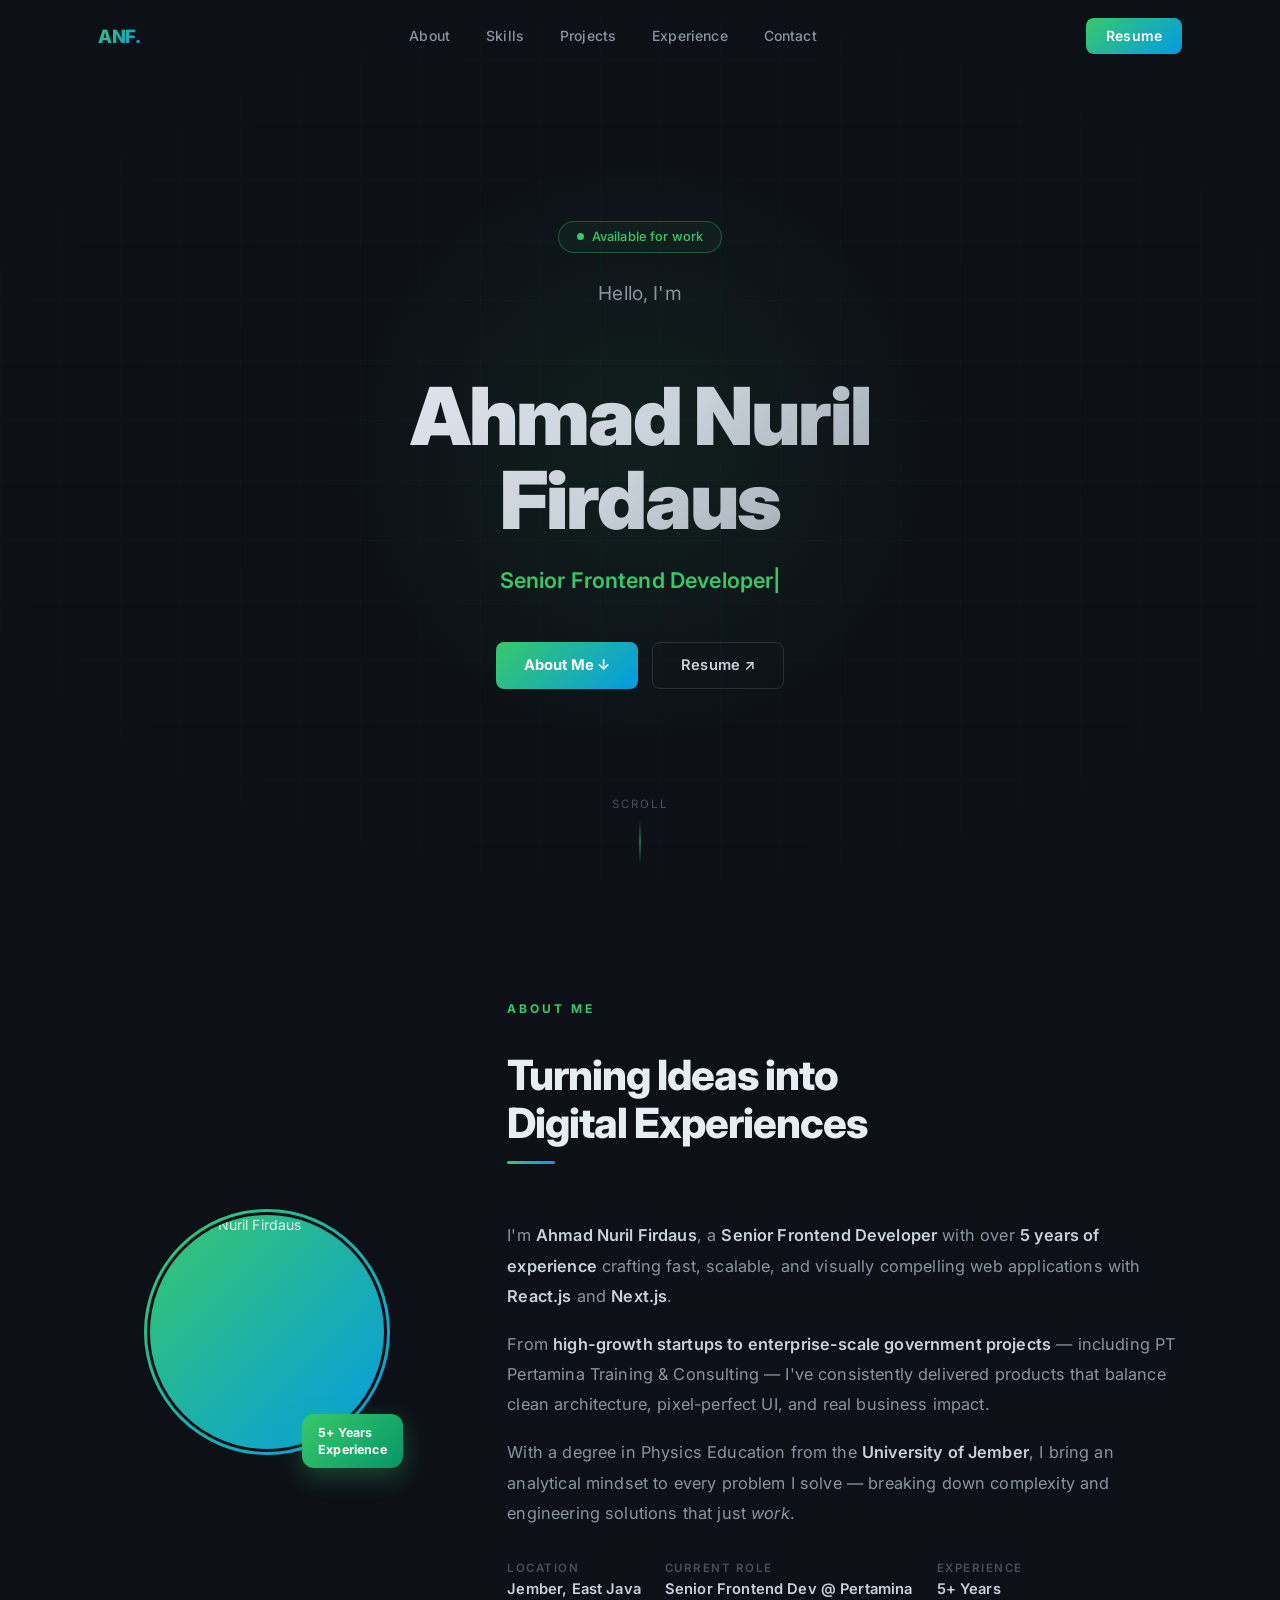
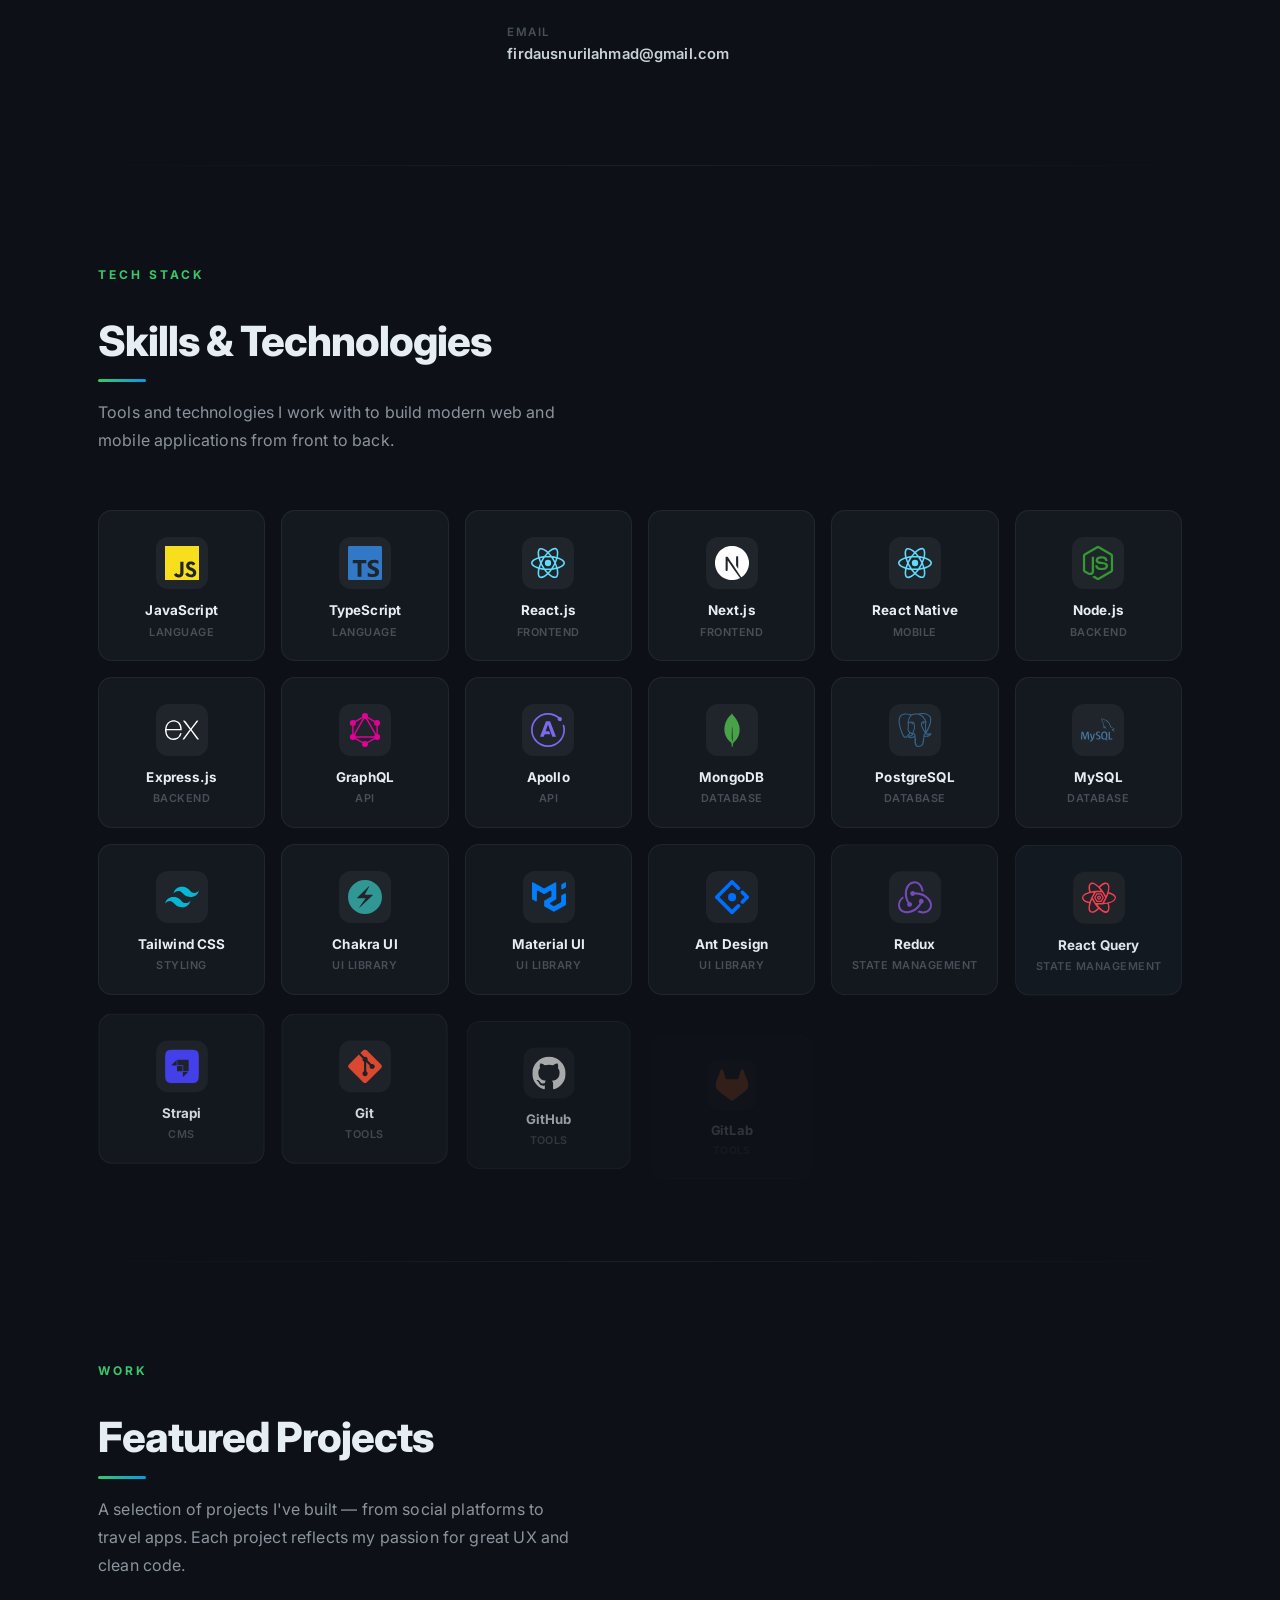
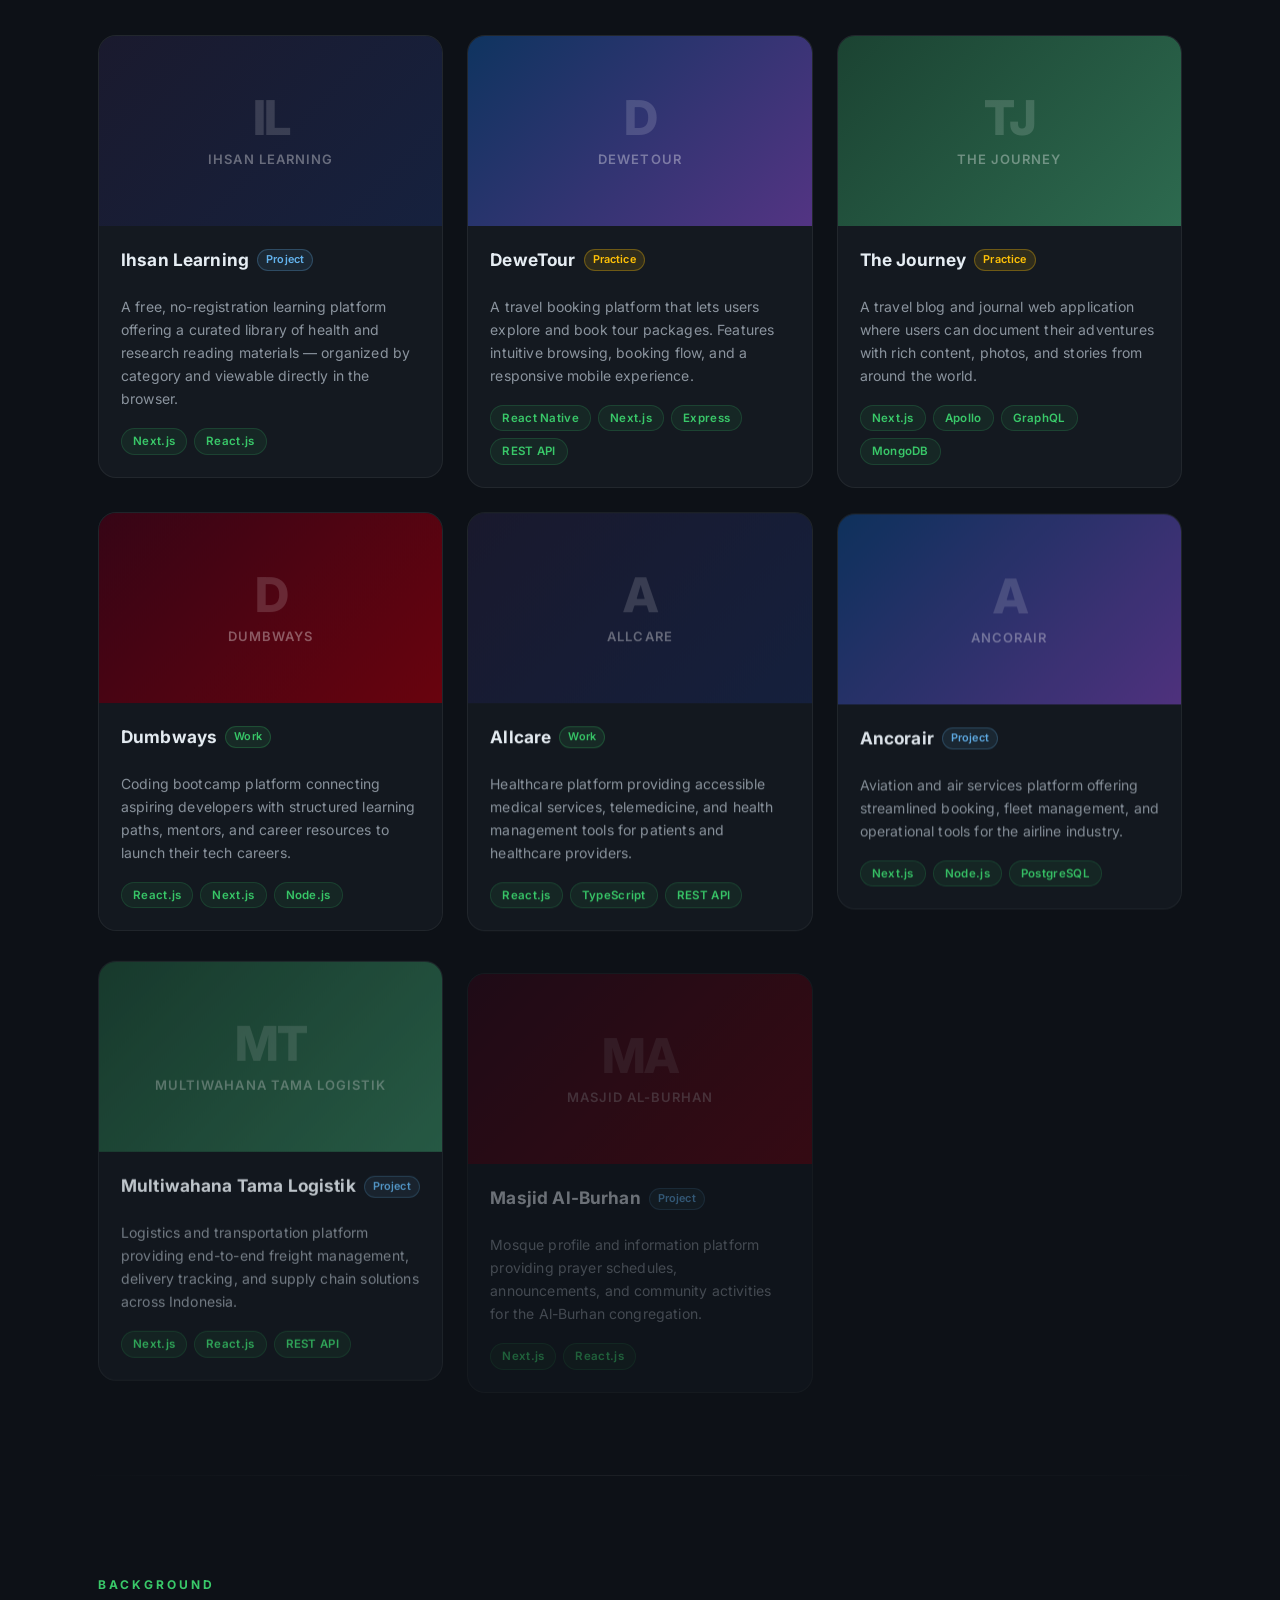
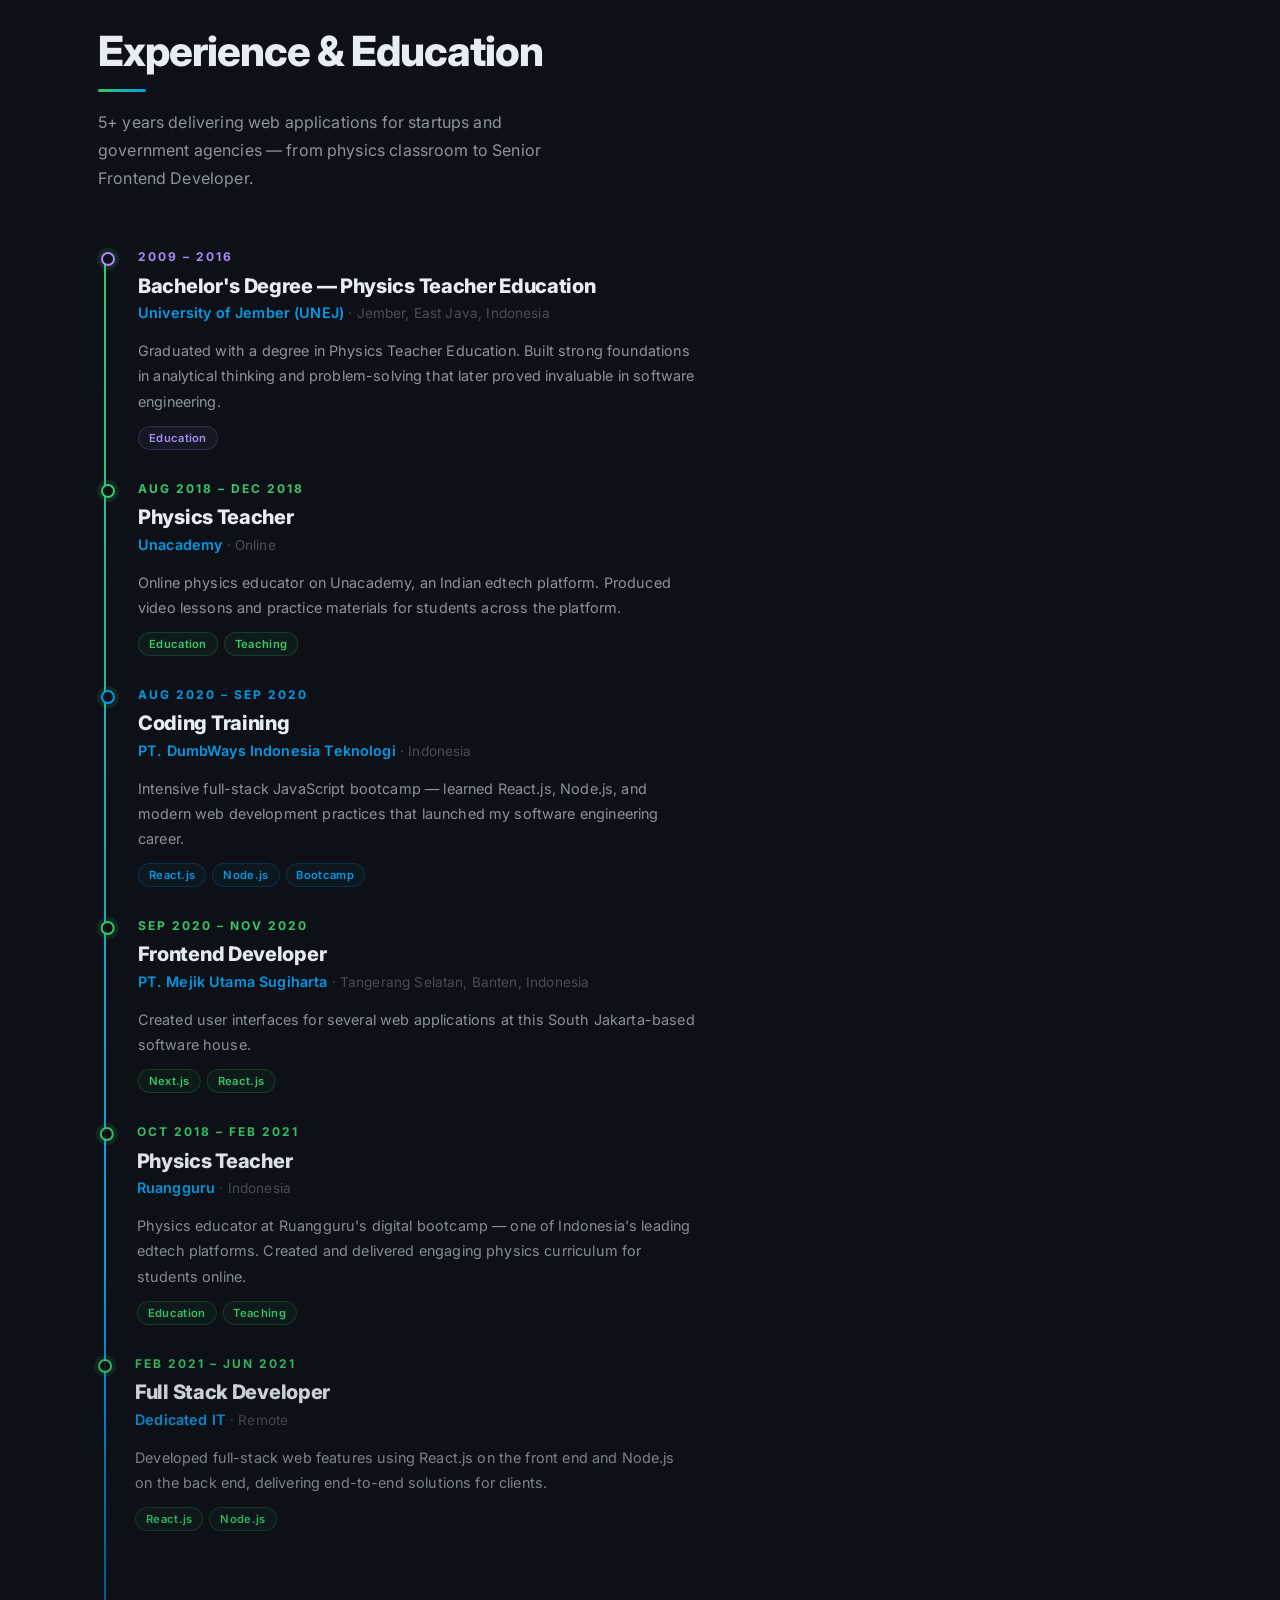
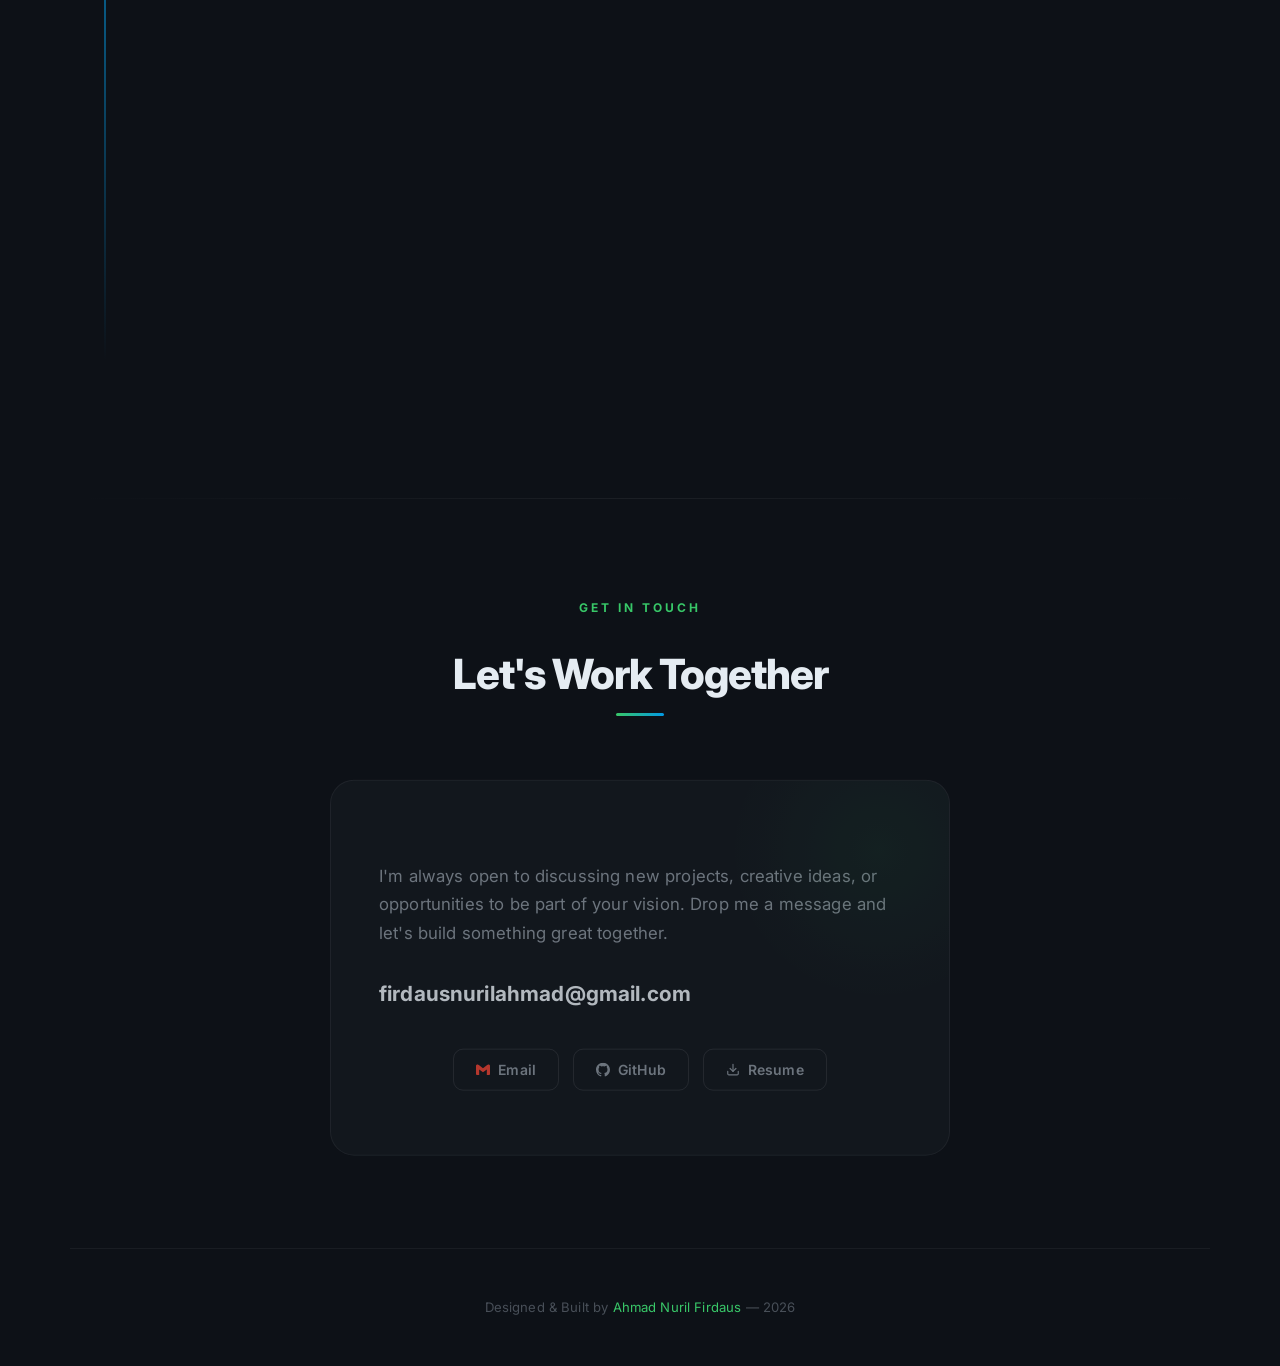
==== commit ae67bc53: "Deploying to gh-pages from  @ 218f28b7977ebd351fe607bd337bd36790017cd7 🚀" ====
--- a/index.html
+++ b/index.html
@@ -5,7 +5,7 @@
             padding: 0;
           }
           * { box-sizing: border-box; }
-        </style><meta name="next-head-count" content="9"/><link rel="preload" href="/_next/static/css/230e323b8b759a365aa9.css" as="style"/><link rel="stylesheet" href="/_next/static/css/230e323b8b759a365aa9.css" data-n-p=""/><noscript data-n-css=""></noscript><link rel="preload" href="/_next/static/chunks/main-5894e1e5683215ad1b9a.js" as="script"/><link rel="preload" href="/_next/static/chunks/webpack-599749518e0efb0ef660.js" as="script"/><link rel="preload" href="/_next/static/chunks/framework.544b0dd7d455fb76ea00.js" as="script"/><link rel="preload" href="/_next/static/chunks/1e69f179e5115e94a71ead9f77545fa879d3ab48.5034da913ad773f84380.js" as="script"/><link rel="preload" href="/_next/static/chunks/8767b6ece666ce09c9ff0f3e4f19bcb696f59f7d.842d98defdf7040999e7.js" as="script"/><link rel="preload" href="/_next/static/chunks/pages/_app-0e0dac26d2ff17ab95a1.js" as="script"/><link rel="preload" href="/_next/static/chunks/d0447323.d081abf53469c46084a8.js" as="script"/><link rel="preload" href="/_next/static/chunks/pages/index-bc2f2529764f9f96afd0.js" as="script"/><style id="jss-server-side">html {
+        </style><meta name="next-head-count" content="9"/><link rel="preload" href="/_next/static/css/230e323b8b759a365aa9.css" as="style"/><link rel="stylesheet" href="/_next/static/css/230e323b8b759a365aa9.css" data-n-p=""/><noscript data-n-css=""></noscript><link rel="preload" href="/_next/static/chunks/main-5894e1e5683215ad1b9a.js" as="script"/><link rel="preload" href="/_next/static/chunks/webpack-599749518e0efb0ef660.js" as="script"/><link rel="preload" href="/_next/static/chunks/framework.544b0dd7d455fb76ea00.js" as="script"/><link rel="preload" href="/_next/static/chunks/1e69f179e5115e94a71ead9f77545fa879d3ab48.5034da913ad773f84380.js" as="script"/><link rel="preload" href="/_next/static/chunks/8767b6ece666ce09c9ff0f3e4f19bcb696f59f7d.842d98defdf7040999e7.js" as="script"/><link rel="preload" href="/_next/static/chunks/pages/_app-0e0dac26d2ff17ab95a1.js" as="script"/><link rel="preload" href="/_next/static/chunks/d0447323.d081abf53469c46084a8.js" as="script"/><link rel="preload" href="/_next/static/chunks/pages/index-51966d1df2aa6da05b2e.js" as="script"/><style id="jss-server-side">html {
   box-sizing: border-box;
   -webkit-font-smoothing: antialiased;
   -moz-osx-font-smoothing: grayscale;
@@ -33,4 +33,4 @@
 }
   body::backdrop {
     background-color: #fff;
-  }</style></head><body><div id="__next"><div class="landing_page__2d4bl"><nav class="landing_nav__3I5V2 "><div class="landing_navInner__1rfSJ"><a class="landing_navLogo__2_21q" href="#">ANF.</a><ul class="landing_navLinks__2nfa2"><li><a class="landing_navLink__uLHLW" href="#about">About</a></li><li><a class="landing_navLink__uLHLW" href="#skills">Skills</a></li><li><a class="landing_navLink__uLHLW" href="#projects">Projects</a></li><li><a class="landing_navLink__uLHLW" href="#experience">Experience</a></li><li><a class="landing_navLink__uLHLW" href="#contact">Contact</a></li></ul><a class="landing_navCta__1NQvk" href="/resume.pdf" download="" target="_blank" rel="noreferrer">Resume</a></div></nav><section id="hero" class="landing_hero__Ptk5m"><div class="landing_heroGrid__3yLzy"></div><div class="landing_heroGlow__1AGFB"></div><div class="landing_heroContent__33XRD"><div style="opacity:0;transform:translateY(28px) translateZ(0)"><span class="landing_heroBadge__mI6M6"><span class="landing_heroDot__2je8D"></span>Available for work</span></div><p class="landing_heroGreeting__1g-cc" style="opacity:0;transform:translateY(28px) translateZ(0)">Hello, I&#x27;m</p><h1 class="landing_heroName__3aAdC" style="opacity:0;transform:translateY(28px) translateZ(0)">Ahmad Nuril Firdaus</h1><div class="landing_heroTypedWrap__336Zj" style="opacity:0;transform:translateY(28px) translateZ(0)"></div><div class="landing_heroButtons__PmMe1" style="opacity:0;transform:translateY(28px) translateZ(0)"><a class="landing_btnPrimary__IYPu8" href="#about">About Me ↓</a><a class="landing_btnSecondary__2qWYo" href="/resume.pdf" download="" target="_blank" rel="noreferrer">Resume ↗</a></div></div><div class="landing_heroScrollIndicator__2cwZW"><span>Scroll</span><div class="landing_heroScrollBar__3LM4A"></div></div></section><section id="about"><div class="landing_section__2FlVY"><div class="landing_aboutGrid__26YP8"><div style="opacity:0;transform:translateX(-40px) translateZ(0)"><div class="landing_aboutImageContainer__o3bGg"><div class="landing_aboutImageOuter__JUPAU"><div class="landing_aboutImageGradientBorder__3kzoK"></div><img class="landing_aboutImage__2VXz8" src="/seacrop.jpeg" alt="Ahmad Nuril Firdaus"/><div class="landing_aboutImageBadge__3pILi">5+ Years<br/>Experience</div></div></div></div><div style="opacity:0;transform:translateX(40px) translateZ(0)"><div class="landing_sectionHeader__vhJrN"><div class="landing_sectionLabel__enevp">About Me</div><h2 class="landing_sectionTitle__1-Q82">Turning Ideas into<br/>Digital Experiences</h2><div class="landing_sectionDivider__2e22b"></div></div><p class="landing_aboutTextPara__3Lpgv">I&#x27;m <strong>Ahmad Nuril Firdaus</strong>, a<!-- --> <strong>Senior Frontend Developer</strong> with over<!-- --> <strong>5 years of experience</strong> crafting fast, scalable, and visually compelling web applications with<!-- --> <strong>React.js</strong> and <strong>Next.js</strong>.</p><p class="landing_aboutTextPara__3Lpgv">From <strong>high-growth startups to enterprise-scale government projects</strong> — including PT Pertamina Training &amp; Consulting — I&#x27;ve consistently delivered products that balance clean architecture, pixel-perfect UI, and real business impact.</p><p class="landing_aboutTextPara__3Lpgv">With a degree in Physics Education from the<!-- --> <strong>University of Jember</strong>, I bring an analytical mindset to every problem I solve — breaking down complexity and engineering solutions that just <em>work</em>.</p><div class="landing_aboutDetails__1Lli5"><div class="landing_aboutDetailItem__3syIf"><span class="landing_aboutDetailLabel__3CQV-">Location</span><span class="landing_aboutDetailValue__1nwh1">Jember, East Java</span></div><div class="landing_aboutDetailItem__3syIf"><span class="landing_aboutDetailLabel__3CQV-">Current Role</span><span class="landing_aboutDetailValue__1nwh1">Senior Frontend Dev @ Pertamina</span></div><div class="landing_aboutDetailItem__3syIf"><span class="landing_aboutDetailLabel__3CQV-">Experience</span><span class="landing_aboutDetailValue__1nwh1">5+ Years</span></div><div class="landing_aboutDetailItem__3syIf"><span class="landing_aboutDetailLabel__3CQV-">Email</span><span class="landing_aboutDetailValue__1nwh1">firdausnurilahmad@gmail.com</span></div></div></div></div></div></section><section id="skills"><div class="landing_sectionSep__3cP_7"></div><div class="landing_section__2FlVY"><div style="opacity:0;transform:translateY(20px) translateZ(0)"><div class="landing_sectionHeader__vhJrN"><div class="landing_sectionLabel__enevp">Tech Stack</div><h2 class="landing_sectionTitle__1-Q82">Skills &amp; Technologies</h2><div class="landing_sectionDivider__2e22b"></div><p class="landing_sectionDesc__dbKBn">Tools and technologies I work with to build modern web and mobile applications from front to back.</p></div></div><div class="landing_skillsGrid__15zh4"><div style="opacity:0;transform:translateY(24px) scale(0.95) translateZ(0)"><div class="landing_skillCard__3302w" style="--skill-color:#F7DF1E"><span class="landing_skillIcon__3ZaAV" style="color:#F7DF1E"><svg stroke="currentColor" fill="currentColor" stroke-width="0" role="img" viewBox="0 0 24 24" height="34" width="34" xmlns="http://www.w3.org/2000/svg"><title></title><path d="M0 0h24v24H0V0zm22.034 18.276c-.175-1.095-.888-2.015-3.003-2.873-.736-.345-1.554-.585-1.797-1.14-.091-.33-.105-.51-.046-.705.15-.646.915-.84 1.515-.66.39.12.75.42.976.9 1.034-.676 1.034-.676 1.755-1.125-.27-.42-.404-.601-.586-.78-.63-.705-1.469-1.065-2.834-1.034l-.705.089c-.676.165-1.32.525-1.71 1.005-1.14 1.291-.811 3.541.569 4.471 1.365 1.02 3.361 1.244 3.616 2.205.24 1.17-.87 1.545-1.966 1.41-.811-.18-1.26-.586-1.755-1.336l-1.83 1.051c.21.48.45.689.81 1.109 1.74 1.756 6.09 1.666 6.871-1.004.029-.09.24-.705.074-1.65l.046.067zm-8.983-7.245h-2.248c0 1.938-.009 3.864-.009 5.805 0 1.232.063 2.363-.138 2.711-.33.689-1.18.601-1.566.48-.396-.196-.597-.466-.83-.855-.063-.105-.11-.196-.127-.196l-1.825 1.125c.305.63.75 1.172 1.324 1.517.855.51 2.004.675 3.207.405.783-.226 1.458-.691 1.811-1.411.51-.93.402-2.07.397-3.346.012-2.054 0-4.109 0-6.179l.004-.056z"></path></svg></span><div class="landing_skillName__7sE6x">JavaScript</div><div class="landing_skillCategory__3QZNp">Language</div></div></div><div style="opacity:0;transform:translateY(24px) scale(0.95) translateZ(0)"><div class="landing_skillCard__3302w" style="--skill-color:#3178C6"><span class="landing_skillIcon__3ZaAV" style="color:#3178C6"><svg stroke="currentColor" fill="currentColor" stroke-width="0" role="img" viewBox="0 0 24 24" height="34" width="34" xmlns="http://www.w3.org/2000/svg"><title></title><path d="M1.125 0C.502 0 0 .502 0 1.125v21.75C0 23.498.502 24 1.125 24h21.75c.623 0 1.125-.502 1.125-1.125V1.125C24 .502 23.498 0 22.875 0zm17.363 9.75c.612 0 1.154.037 1.627.111a6.38 6.38 0 0 1 1.306.34v2.458a3.95 3.95 0 0 0-.643-.361 5.093 5.093 0 0 0-.717-.26 5.453 5.453 0 0 0-1.426-.2c-.3 0-.573.028-.819.086a2.1 2.1 0 0 0-.623.242c-.17.104-.3.229-.393.374a.888.888 0 0 0-.14.49c0 .196.053.373.156.529.104.156.252.304.443.444s.423.276.696.41c.273.135.582.274.926.416.47.197.892.407 1.266.628.374.222.695.473.963.753.268.279.472.598.614.957.142.359.214.776.214 1.253 0 .657-.125 1.21-.373 1.656a3.033 3.033 0 0 1-1.012 1.085 4.38 4.38 0 0 1-1.487.596c-.566.12-1.163.18-1.79.18a9.916 9.916 0 0 1-1.84-.164 5.544 5.544 0 0 1-1.512-.493v-2.63a5.033 5.033 0 0 0 3.237 1.2c.333 0 .624-.03.872-.09.249-.06.456-.144.623-.25.166-.108.29-.234.373-.38a1.023 1.023 0 0 0-.074-1.089 2.12 2.12 0 0 0-.537-.5 5.597 5.597 0 0 0-.807-.444 27.72 27.72 0 0 0-1.007-.436c-.918-.383-1.602-.852-2.053-1.405-.45-.553-.676-1.222-.676-2.005 0-.614.123-1.141.369-1.582.246-.441.58-.804 1.004-1.089a4.494 4.494 0 0 1 1.47-.629 7.536 7.536 0 0 1 1.77-.201zm-15.113.188h9.563v2.166H9.506v9.646H6.789v-9.646H3.375z"></path></svg></span><div class="landing_skillName__7sE6x">TypeScript</div><div class="landing_skillCategory__3QZNp">Language</div></div></div><div style="opacity:0;transform:translateY(24px) scale(0.95) translateZ(0)"><div class="landing_skillCard__3302w" style="--skill-color:#61DAFB"><span class="landing_skillIcon__3ZaAV" style="color:#61DAFB"><svg stroke="currentColor" fill="currentColor" stroke-width="0" role="img" viewBox="0 0 24 24" height="34" width="34" xmlns="http://www.w3.org/2000/svg"><title></title><path d="M14.23 12.004a2.236 2.236 0 0 1-2.235 2.236 2.236 2.236 0 0 1-2.236-2.236 2.236 2.236 0 0 1 2.235-2.236 2.236 2.236 0 0 1 2.236 2.236zm2.648-10.69c-1.346 0-3.107.96-4.888 2.622-1.78-1.653-3.542-2.602-4.887-2.602-.41 0-.783.093-1.106.278-1.375.793-1.683 3.264-.973 6.365C1.98 8.917 0 10.42 0 12.004c0 1.59 1.99 3.097 5.043 4.03-.704 3.113-.39 5.588.988 6.38.32.187.69.275 1.102.275 1.345 0 3.107-.96 4.888-2.624 1.78 1.654 3.542 2.603 4.887 2.603.41 0 .783-.09 1.106-.275 1.374-.792 1.683-3.263.973-6.365C22.02 15.096 24 13.59 24 12.004c0-1.59-1.99-3.097-5.043-4.032.704-3.11.39-5.587-.988-6.38-.318-.184-.688-.277-1.092-.278zm-.005 1.09v.006c.225 0 .406.044.558.127.666.382.955 1.835.73 3.704-.054.46-.142.945-.25 1.44-.96-.236-2.006-.417-3.107-.534-.66-.905-1.345-1.727-2.035-2.447 1.592-1.48 3.087-2.292 4.105-2.295zm-9.77.02c1.012 0 2.514.808 4.11 2.28-.686.72-1.37 1.537-2.02 2.442-1.107.117-2.154.298-3.113.538-.112-.49-.195-.964-.254-1.42-.23-1.868.054-3.32.714-3.707.19-.09.4-.127.563-.132zm4.882 3.05c.455.468.91.992 1.36 1.564-.44-.02-.89-.034-1.345-.034-.46 0-.915.01-1.36.034.44-.572.895-1.096 1.345-1.565zM12 8.1c.74 0 1.477.034 2.202.093.406.582.802 1.203 1.183 1.86.372.64.71 1.29 1.018 1.946-.308.655-.646 1.31-1.013 1.95-.38.66-.773 1.288-1.18 1.87-.728.063-1.466.098-2.21.098-.74 0-1.477-.035-2.202-.093-.406-.582-.802-1.204-1.183-1.86-.372-.64-.71-1.29-1.018-1.946.303-.657.646-1.313 1.013-1.954.38-.66.773-1.286 1.18-1.868.728-.064 1.466-.098 2.21-.098zm-3.635.254c-.24.377-.48.763-.704 1.16-.225.39-.435.782-.635 1.174-.265-.656-.49-1.31-.676-1.947.64-.15 1.315-.283 2.015-.386zm7.26 0c.695.103 1.365.23 2.006.387-.18.632-.405 1.282-.66 1.933-.2-.39-.41-.783-.64-1.174-.225-.392-.465-.774-.705-1.146zm3.063.675c.484.15.944.317 1.375.498 1.732.74 2.852 1.708 2.852 2.476-.005.768-1.125 1.74-2.857 2.475-.42.18-.88.342-1.355.493-.28-.958-.646-1.956-1.1-2.98.45-1.017.81-2.01 1.085-2.964zm-13.395.004c.278.96.645 1.957 1.1 2.98-.45 1.017-.812 2.01-1.086 2.964-.484-.15-.944-.318-1.37-.5-1.732-.737-2.852-1.706-2.852-2.474 0-.768 1.12-1.742 2.852-2.476.42-.18.88-.342 1.356-.494zm11.678 4.28c.265.657.49 1.312.676 1.948-.64.157-1.316.29-2.016.39.24-.375.48-.762.705-1.158.225-.39.435-.788.636-1.18zm-9.945.02c.2.392.41.783.64 1.175.23.39.465.772.705 1.143-.695-.102-1.365-.23-2.006-.386.18-.63.406-1.282.66-1.933zM17.92 16.32c.112.493.2.968.254 1.423.23 1.868-.054 3.32-.714 3.708-.147.09-.338.128-.563.128-1.012 0-2.514-.807-4.11-2.28.686-.72 1.37-1.536 2.02-2.44 1.107-.118 2.154-.3 3.113-.54zm-11.83.01c.96.234 2.006.415 3.107.532.66.905 1.345 1.727 2.035 2.446-1.595 1.483-3.092 2.295-4.11 2.295-.22-.005-.406-.05-.553-.132-.666-.38-.955-1.834-.73-3.703.054-.46.142-.944.25-1.438zm4.56.64c.44.02.89.034 1.345.034.46 0 .915-.01 1.36-.034-.44.572-.895 1.095-1.345 1.565-.455-.47-.91-.993-1.36-1.565z"></path></svg></span><div class="landing_skillName__7sE6x">React.js</div><div class="landing_skillCategory__3QZNp">Frontend</div></div></div><div style="opacity:0;transform:translateY(24px) scale(0.95) translateZ(0)"><div class="landing_skillCard__3302w" style="--skill-color:#FFFFFF"><span class="landing_skillIcon__3ZaAV" style="color:#FFFFFF"><svg stroke="currentColor" fill="currentColor" stroke-width="0" role="img" viewBox="0 0 24 24" height="34" width="34" xmlns="http://www.w3.org/2000/svg"><title></title><path d="M11.5725 0c-.1763 0-.3098.0013-.3584.0067-.0516.0053-.2159.021-.3636.0328-3.4088.3073-6.6017 2.1463-8.624 4.9728C1.1004 6.584.3802 8.3666.1082 10.255c-.0962.659-.108.8537-.108 1.7474s.012 1.0884.108 1.7476c.652 4.506 3.8591 8.2919 8.2087 9.6945.7789.2511 1.6.4223 2.5337.5255.3636.04 1.9354.04 2.299 0 1.6117-.1783 2.9772-.577 4.3237-1.2643.2065-.1056.2464-.1337.2183-.1573-.0188-.0139-.8987-1.1938-1.9543-2.62l-1.919-2.592-2.4047-3.5583c-1.3231-1.9564-2.4117-3.556-2.4211-3.556-.0094-.0026-.0187 1.5787-.0235 3.509-.0067 3.3802-.0093 3.5162-.0516 3.596-.061.115-.108.1618-.2064.2134-.075.0374-.1408.0445-.495.0445h-.406l-.1078-.068a.4383.4383 0 01-.1572-.1712l-.0493-.1056.0053-4.703.0067-4.7054.0726-.0915c.0376-.0493.1174-.1125.1736-.143.0962-.047.1338-.0517.5396-.0517.4787 0 .5584.0187.6827.1547.0353.0377 1.3373 1.9987 2.895 4.3608a10760.433 10760.433 0 004.7344 7.1706l1.9002 2.8782.096-.0633c.8518-.5536 1.7525-1.3418 2.4657-2.1627 1.5179-1.7429 2.4963-3.868 2.8247-6.134.0961-.6591.1078-.854.1078-1.7475 0-.8937-.012-1.0884-.1078-1.7476-.6522-4.506-3.8592-8.2919-8.2087-9.6945-.7672-.2487-1.5836-.42-2.4985-.5232-.169-.0176-1.0835-.0366-1.6123-.037zm4.0685 7.217c.3473 0 .4082.0053.4857.047.1127.0562.204.1642.237.2767.0186.061.0234 1.3653.0186 4.3044l-.0067 4.2175-.7436-1.14-.7461-1.14v-3.066c0-1.982.0093-3.0963.0234-3.1502.0375-.1313.1196-.2346.2323-.2955.0961-.0494.1313-.054.4997-.054z"></path></svg></span><div class="landing_skillName__7sE6x">Next.js</div><div class="landing_skillCategory__3QZNp">Frontend</div></div></div><div style="opacity:0;transform:translateY(24px) scale(0.95) translateZ(0)"><div class="landing_skillCard__3302w" style="--skill-color:#61DAFB"><span class="landing_skillIcon__3ZaAV" style="color:#61DAFB"><svg stroke="currentColor" fill="currentColor" stroke-width="0" role="img" viewBox="0 0 24 24" height="34" width="34" xmlns="http://www.w3.org/2000/svg"><title></title><path d="M14.23 12.004a2.236 2.236 0 0 1-2.235 2.236 2.236 2.236 0 0 1-2.236-2.236 2.236 2.236 0 0 1 2.235-2.236 2.236 2.236 0 0 1 2.236 2.236zm2.648-10.69c-1.346 0-3.107.96-4.888 2.622-1.78-1.653-3.542-2.602-4.887-2.602-.41 0-.783.093-1.106.278-1.375.793-1.683 3.264-.973 6.365C1.98 8.917 0 10.42 0 12.004c0 1.59 1.99 3.097 5.043 4.03-.704 3.113-.39 5.588.988 6.38.32.187.69.275 1.102.275 1.345 0 3.107-.96 4.888-2.624 1.78 1.654 3.542 2.603 4.887 2.603.41 0 .783-.09 1.106-.275 1.374-.792 1.683-3.263.973-6.365C22.02 15.096 24 13.59 24 12.004c0-1.59-1.99-3.097-5.043-4.032.704-3.11.39-5.587-.988-6.38-.318-.184-.688-.277-1.092-.278zm-.005 1.09v.006c.225 0 .406.044.558.127.666.382.955 1.835.73 3.704-.054.46-.142.945-.25 1.44-.96-.236-2.006-.417-3.107-.534-.66-.905-1.345-1.727-2.035-2.447 1.592-1.48 3.087-2.292 4.105-2.295zm-9.77.02c1.012 0 2.514.808 4.11 2.28-.686.72-1.37 1.537-2.02 2.442-1.107.117-2.154.298-3.113.538-.112-.49-.195-.964-.254-1.42-.23-1.868.054-3.32.714-3.707.19-.09.4-.127.563-.132zm4.882 3.05c.455.468.91.992 1.36 1.564-.44-.02-.89-.034-1.345-.034-.46 0-.915.01-1.36.034.44-.572.895-1.096 1.345-1.565zM12 8.1c.74 0 1.477.034 2.202.093.406.582.802 1.203 1.183 1.86.372.64.71 1.29 1.018 1.946-.308.655-.646 1.31-1.013 1.95-.38.66-.773 1.288-1.18 1.87-.728.063-1.466.098-2.21.098-.74 0-1.477-.035-2.202-.093-.406-.582-.802-1.204-1.183-1.86-.372-.64-.71-1.29-1.018-1.946.303-.657.646-1.313 1.013-1.954.38-.66.773-1.286 1.18-1.868.728-.064 1.466-.098 2.21-.098zm-3.635.254c-.24.377-.48.763-.704 1.16-.225.39-.435.782-.635 1.174-.265-.656-.49-1.31-.676-1.947.64-.15 1.315-.283 2.015-.386zm7.26 0c.695.103 1.365.23 2.006.387-.18.632-.405 1.282-.66 1.933-.2-.39-.41-.783-.64-1.174-.225-.392-.465-.774-.705-1.146zm3.063.675c.484.15.944.317 1.375.498 1.732.74 2.852 1.708 2.852 2.476-.005.768-1.125 1.74-2.857 2.475-.42.18-.88.342-1.355.493-.28-.958-.646-1.956-1.1-2.98.45-1.017.81-2.01 1.085-2.964zm-13.395.004c.278.96.645 1.957 1.1 2.98-.45 1.017-.812 2.01-1.086 2.964-.484-.15-.944-.318-1.37-.5-1.732-.737-2.852-1.706-2.852-2.474 0-.768 1.12-1.742 2.852-2.476.42-.18.88-.342 1.356-.494zm11.678 4.28c.265.657.49 1.312.676 1.948-.64.157-1.316.29-2.016.39.24-.375.48-.762.705-1.158.225-.39.435-.788.636-1.18zm-9.945.02c.2.392.41.783.64 1.175.23.39.465.772.705 1.143-.695-.102-1.365-.23-2.006-.386.18-.63.406-1.282.66-1.933zM17.92 16.32c.112.493.2.968.254 1.423.23 1.868-.054 3.32-.714 3.708-.147.09-.338.128-.563.128-1.012 0-2.514-.807-4.11-2.28.686-.72 1.37-1.536 2.02-2.44 1.107-.118 2.154-.3 3.113-.54zm-11.83.01c.96.234 2.006.415 3.107.532.66.905 1.345 1.727 2.035 2.446-1.595 1.483-3.092 2.295-4.11 2.295-.22-.005-.406-.05-.553-.132-.666-.38-.955-1.834-.73-3.703.054-.46.142-.944.25-1.438zm4.56.64c.44.02.89.034 1.345.034.46 0 .915-.01 1.36-.034-.44.572-.895 1.095-1.345 1.565-.455-.47-.91-.993-1.36-1.565z"></path></svg></span><div class="landing_skillName__7sE6x">React Native</div><div class="landing_skillCategory__3QZNp">Mobile</div></div></div><div style="opacity:0;transform:translateY(24px) scale(0.95) translateZ(0)"><div class="landing_skillCard__3302w" style="--skill-color:#339933"><span class="landing_skillIcon__3ZaAV" style="color:#339933"><svg stroke="currentColor" fill="currentColor" stroke-width="0" role="img" viewBox="0 0 24 24" height="34" width="34" xmlns="http://www.w3.org/2000/svg"><title></title><path d="M11.998,24c-0.321,0-0.641-0.084-0.922-0.247l-2.936-1.737c-0.438-0.245-0.224-0.332-0.08-0.383 c0.585-0.203,0.703-0.25,1.328-0.604c0.065-0.037,0.151-0.023,0.218,0.017l2.256,1.339c0.082,0.045,0.197,0.045,0.272,0l8.795-5.076 c0.082-0.047,0.134-0.141,0.134-0.238V6.921c0-0.099-0.053-0.192-0.137-0.242l-8.791-5.072c-0.081-0.047-0.189-0.047-0.271,0 L3.075,6.68C2.99,6.729,2.936,6.825,2.936,6.921v10.15c0,0.097,0.054,0.189,0.139,0.235l2.409,1.392 c1.307,0.654,2.108-0.116,2.108-0.89V7.787c0-0.142,0.114-0.253,0.256-0.253h1.115c0.139,0,0.255,0.112,0.255,0.253v10.021 c0,1.745-0.95,2.745-2.604,2.745c-0.508,0-0.909,0-2.026-0.551L2.28,18.675c-0.57-0.329-0.922-0.945-0.922-1.604V6.921 c0-0.659,0.353-1.275,0.922-1.603l8.795-5.082c0.557-0.315,1.296-0.315,1.848,0l8.794,5.082c0.57,0.329,0.924,0.944,0.924,1.603 v10.15c0,0.659-0.354,1.273-0.924,1.604l-8.794,5.078C12.643,23.916,12.324,24,11.998,24z M19.099,13.993 c0-1.9-1.284-2.406-3.987-2.763c-2.731-0.361-3.009-0.548-3.009-1.187c0-0.528,0.235-1.233,2.258-1.233 c1.807,0,2.473,0.389,2.747,1.607c0.024,0.115,0.129,0.199,0.247,0.199h1.141c0.071,0,0.138-0.031,0.186-0.081 c0.048-0.054,0.074-0.123,0.067-0.196c-0.177-2.098-1.571-3.076-4.388-3.076c-2.508,0-4.004,1.058-4.004,2.833 c0,1.925,1.488,2.457,3.895,2.695c2.88,0.282,3.103,0.703,3.103,1.269c0,0.983-0.789,1.402-2.642,1.402 c-2.327,0-2.839-0.584-3.011-1.742c-0.02-0.124-0.126-0.215-0.253-0.215h-1.137c-0.141,0-0.254,0.112-0.254,0.253 c0,1.482,0.806,3.248,4.655,3.248C17.501,17.007,19.099,15.91,19.099,13.993z"></path></svg></span><div class="landing_skillName__7sE6x">Node.js</div><div class="landing_skillCategory__3QZNp">Backend</div></div></div><div style="opacity:0;transform:translateY(24px) scale(0.95) translateZ(0)"><div class="landing_skillCard__3302w" style="--skill-color:#FFFFFF"><span class="landing_skillIcon__3ZaAV" style="color:#FFFFFF"><svg stroke="currentColor" fill="currentColor" stroke-width="0" role="img" viewBox="0 0 24 24" height="34" width="34" xmlns="http://www.w3.org/2000/svg"><title></title><path d="M24 18.588a1.529 1.529 0 01-1.895-.72l-3.45-4.771-.5-.667-4.003 5.444a1.466 1.466 0 01-1.802.708l5.158-6.92-4.798-6.251a1.595 1.595 0 011.9.666l3.576 4.83 3.596-4.81a1.435 1.435 0 011.788-.668L21.708 7.9l-2.522 3.283a.666.666 0 000 .994l4.804 6.412zM.002 11.576l.42-2.075c1.154-4.103 5.858-5.81 9.094-3.27 1.895 1.489 2.368 3.597 2.275 5.973H1.116C.943 16.447 4.005 19.009 7.92 17.7a4.078 4.078 0 002.582-2.876c.207-.666.548-.78 1.174-.588a5.417 5.417 0 01-2.589 3.957 6.272 6.272 0 01-7.306-.933 6.575 6.575 0 01-1.64-3.858c0-.235-.08-.455-.134-.666A88.33 88.33 0 010 11.577zm1.127-.286h9.654c-.06-3.076-2.001-5.258-4.59-5.278-2.882-.04-4.944 2.094-5.071 5.264z"></path></svg></span><div class="landing_skillName__7sE6x">Express.js</div><div class="landing_skillCategory__3QZNp">Backend</div></div></div><div style="opacity:0;transform:translateY(24px) scale(0.95) translateZ(0)"><div class="landing_skillCard__3302w" style="--skill-color:#E10098"><span class="landing_skillIcon__3ZaAV" style="color:#E10098"><svg stroke="currentColor" fill="currentColor" stroke-width="0" role="img" viewBox="0 0 24 24" height="34" width="34" xmlns="http://www.w3.org/2000/svg"><title></title><path d="M12.002 0a2.138 2.138 0 1 0 0 4.277 2.138 2.138 0 1 0 0-4.277zm8.54 4.931a2.138 2.138 0 1 0 0 4.277 2.138 2.138 0 1 0 0-4.277zm0 9.862a2.138 2.138 0 1 0 0 4.277 2.138 2.138 0 1 0 0-4.277zm-8.54 4.931a2.138 2.138 0 1 0 0 4.276 2.138 2.138 0 1 0 0-4.276zm-8.542-4.93a2.138 2.138 0 1 0 0 4.276 2.138 2.138 0 1 0 0-4.277zm0-9.863a2.138 2.138 0 1 0 0 4.277 2.138 2.138 0 1 0 0-4.277zm8.542-3.378L2.953 6.777v10.448l9.049 5.224 9.047-5.224V6.777zm0 1.601 7.66 13.27H4.34zm-1.387.371L3.97 15.037V7.363zm2.774 0 6.646 3.838v7.674zM5.355 17.44h13.293l-6.646 3.836z"></path></svg></span><div class="landing_skillName__7sE6x">GraphQL</div><div class="landing_skillCategory__3QZNp">API</div></div></div><div style="opacity:0;transform:translateY(24px) scale(0.95) translateZ(0)"><div class="landing_skillCard__3302w" style="--skill-color:#7B69EE"><span class="landing_skillIcon__3ZaAV" style="color:#7B69EE"><svg stroke="currentColor" fill="currentColor" stroke-width="0" role="img" viewBox="0 0 24 24" height="34" width="34" xmlns="http://www.w3.org/2000/svg"><title></title><path d="M12,0C5.372,0 0,5.373 0,12 0,18.628 5.372,24 12,24 18.627,24 24,18.628 24,12A12.014,12.014 0 0 0 23.527,8.657 0.6,0.6 0 0 0 22.4,9.066H22.398C22.663,10.009 22.8,10.994 22.8,12A10.73,10.73 0 0 1 19.637,19.637 10.729,10.729 0 0 1 12,22.8 10.73,10.73 0 0 1 4.363,19.637 10.728,10.728 0 0 1 1.2,12 10.73,10.73 0 0 1 4.363,4.363 10.728,10.728 0 0 1 12,1.2C14.576,1.2 17.013,2.096 18.958,3.74A1.466,1.466 0 1 0 19.82,2.9 11.953,11.953 0 0 0 12,0ZM10.56,5.88 6.36,16.782H8.99L9.677,14.934H13.646L12.927,12.892H10.314L12.014,8.201 15.038,16.781H17.669L13.47,5.88Z"></path></svg></span><div class="landing_skillName__7sE6x">Apollo</div><div class="landing_skillCategory__3QZNp">API</div></div></div><div style="opacity:0;transform:translateY(24px) scale(0.95) translateZ(0)"><div class="landing_skillCard__3302w" style="--skill-color:#47A248"><span class="landing_skillIcon__3ZaAV" style="color:#47A248"><svg stroke="currentColor" fill="currentColor" stroke-width="0" role="img" viewBox="0 0 24 24" height="34" width="34" xmlns="http://www.w3.org/2000/svg"><title></title><path d="M17.193 9.555c-1.264-5.58-4.252-7.414-4.573-8.115-.28-.394-.53-.954-.735-1.44-.036.495-.055.685-.523 1.184-.723.566-4.438 3.682-4.74 10.02-.282 5.912 4.27 9.435 4.888 9.884l.07.05A73.49 73.49 0 0111.91 24h.481c.114-1.032.284-2.056.51-3.07.417-.296.604-.463.85-.693a11.342 11.342 0 003.639-8.464c.01-.814-.103-1.662-.197-2.218zm-5.336 8.195s0-8.291.275-8.29c.213 0 .49 10.695.49 10.695-.381-.045-.765-1.76-.765-2.405z"></path></svg></span><div class="landing_skillName__7sE6x">MongoDB</div><div class="landing_skillCategory__3QZNp">Database</div></div></div><div style="opacity:0;transform:translateY(24px) scale(0.95) translateZ(0)"><div class="landing_skillCard__3302w" style="--skill-color:#336791"><span class="landing_skillIcon__3ZaAV" style="color:#336791"><svg stroke="currentColor" fill="currentColor" stroke-width="0" role="img" viewBox="0 0 24 24" height="34" width="34" xmlns="http://www.w3.org/2000/svg"><title></title><path d="M23.5594 14.7228a.5269.5269 0 0 0-.0563-.1191c-.139-.2632-.4768-.3418-1.0074-.2321-1.6533.3411-2.2935.1312-2.5256-.0191 1.342-2.0482 2.445-4.522 3.0411-6.8297.2714-1.0507.7982-3.5237.1222-4.7316a1.5641 1.5641 0 0 0-.1509-.235C21.6931.9086 19.8007.0248 17.5099.0005c-1.4947-.0158-2.7705.3461-3.1161.4794a9.449 9.449 0 0 0-.5159-.0816 8.044 8.044 0 0 0-1.3114-.1278c-1.1822-.0184-2.2038.2642-3.0498.8406-.8573-.3211-4.7888-1.645-7.2219.0788C.9359 2.1526.3086 3.8733.4302 6.3043c.0409.818.5069 3.334 1.2423 5.7436.4598 1.5065.9387 2.7019 1.4334 3.582.553.9942 1.1259 1.5933 1.7143 1.7895.4474.1491 1.1327.1441 1.8581-.7279.8012-.9635 1.5903-1.8258 1.9446-2.2069.4351.2355.9064.3625 1.39.3772a.0569.0569 0 0 0 .0004.0041 11.0312 11.0312 0 0 0-.2472.3054c-.3389.4302-.4094.5197-1.5002.7443-.3102.064-1.1344.2339-1.1464.8115-.0025.1224.0329.2309.0919.3268.2269.4231.9216.6097 1.015.6331 1.3345.3335 2.5044.092 3.3714-.6787-.017 2.231.0775 4.4174.3454 5.0874.2212.5529.7618 1.9045 2.4692 1.9043.2505 0 .5263-.0291.8296-.0941 1.7819-.3821 2.5557-1.1696 2.855-2.9059.1503-.8707.4016-2.8753.5388-4.1012.0169-.0703.0357-.1207.057-.1362.0007-.0005.0697-.0471.4272.0307a.3673.3673 0 0 0 .0443.0068l.2539.0223.0149.001c.8468.0384 1.9114-.1426 2.5312-.4308.6438-.2988 1.8057-1.0323 1.5951-1.6698zM2.371 11.8765c-.7435-2.4358-1.1779-4.8851-1.2123-5.5719-.1086-2.1714.4171-3.6829 1.5623-4.4927 1.8367-1.2986 4.8398-.5408 6.108-.13-.0032.0032-.0066.0061-.0098.0094-2.0238 2.044-1.9758 5.536-1.9708 5.7495-.0002.0823.0066.1989.0162.3593.0348.5873.0996 1.6804-.0735 2.9184-.1609 1.1504.1937 2.2764.9728 3.0892.0806.0841.1648.1631.2518.2374-.3468.3714-1.1004 1.1926-1.9025 2.1576-.5677.6825-.9597.5517-1.0886.5087-.3919-.1307-.813-.5871-1.2381-1.3223-.4796-.839-.9635-2.0317-1.4155-3.5126zm6.0072 5.0871c-.1711-.0428-.3271-.1132-.4322-.1772.0889-.0394.2374-.0902.4833-.1409 1.2833-.2641 1.4815-.4506 1.9143-1.0002.0992-.126.2116-.2687.3673-.4426a.3549.3549 0 0 0 .0737-.1298c.1708-.1513.2724-.1099.4369-.0417.156.0646.3078.26.3695.4752.0291.1016.0619.2945-.0452.4444-.9043 1.2658-2.2216 1.2494-3.1676 1.0128zm2.094-3.988-.0525.141c-.133.3566-.2567.6881-.3334 1.003-.6674-.0021-1.3168-.2872-1.8105-.8024-.6279-.6551-.9131-1.5664-.7825-2.5004.1828-1.3079.1153-2.4468.079-3.0586-.005-.0857-.0095-.1607-.0122-.2199.2957-.2621 1.6659-.9962 2.6429-.7724.4459.1022.7176.4057.8305.928.5846 2.7038.0774 3.8307-.3302 4.7363-.084.1866-.1633.3629-.2311.5454zm7.3637 4.5725c-.0169.1768-.0358.376-.0618.5959l-.146.4383a.3547.3547 0 0 0-.0182.1077c-.0059.4747-.054.6489-.115.8693-.0634.2292-.1353.4891-.1794 1.0575-.11 1.4143-.8782 2.2267-2.4172 2.5565-1.5155.3251-1.7843-.4968-2.0212-1.2217a6.5824 6.5824 0 0 0-.0769-.2266c-.2154-.5858-.1911-1.4119-.1574-2.5551.0165-.5612-.0249-1.9013-.3302-2.6462.0044-.2932.0106-.5909.019-.8918a.3529.3529 0 0 0-.0153-.1126 1.4927 1.4927 0 0 0-.0439-.208c-.1226-.4283-.4213-.7866-.7797-.9351-.1424-.059-.4038-.1672-.7178-.0869.067-.276.1831-.5875.309-.9249l.0529-.142c.0595-.16.134-.3257.213-.5012.4265-.9476 1.0106-2.2453.3766-5.1772-.2374-1.0981-1.0304-1.6343-2.2324-1.5098-.7207.0746-1.3799.3654-1.7088.5321a5.6716 5.6716 0 0 0-.1958.1041c.0918-1.1064.4386-3.1741 1.7357-4.4823a4.0306 4.0306 0 0 1 .3033-.276.3532.3532 0 0 0 .1447-.0644c.7524-.5706 1.6945-.8506 2.802-.8325.4091.0067.8017.0339 1.1742.081 1.939.3544 3.2439 1.4468 4.0359 2.3827.8143.9623 1.2552 1.9315 1.4312 2.4543-1.3232-.1346-2.2234.1268-2.6797.779-.9926 1.4189.543 4.1729 1.2811 5.4964.1353.2426.2522.4522.2889.5413.2403.5825.5515.9713.7787 1.2552.0696.087.1372.1714.1885.245-.4008.1155-1.1208.3825-1.0552 1.717-.0123.1563-.0423.4469-.0834.8148-.0461.2077-.0702.4603-.0994.7662zm.8905-1.6211c-.0405-.8316.2691-.9185.5967-1.0105a2.8566 2.8566 0 0 0 .135-.0406 1.202 1.202 0 0 0 .1342.103c.5703.3765 1.5823.4213 3.0068.1344-.2016.1769-.5189.3994-.9533.6011-.4098.1903-1.0957.333-1.7473.3636-.7197.0336-1.0859-.0807-1.1721-.151zm.5695-9.2712c-.0059.3508-.0542.6692-.1054 1.0017-.055.3576-.112.7274-.1264 1.1762-.0142.4368.0404.8909.0932 1.3301.1066.887.216 1.8003-.2075 2.7014a3.5272 3.5272 0 0 1-.1876-.3856c-.0527-.1276-.1669-.3326-.3251-.6162-.6156-1.1041-2.0574-3.6896-1.3193-4.7446.3795-.5427 1.3408-.5661 2.1781-.463zm.2284 7.0137a12.3762 12.3762 0 0 0-.0853-.1074l-.0355-.0444c.7262-1.1995.5842-2.3862.4578-3.4385-.0519-.4318-.1009-.8396-.0885-1.2226.0129-.4061.0666-.7543.1185-1.0911.0639-.415.1288-.8443.1109-1.3505.0134-.0531.0188-.1158.0118-.1902-.0457-.4855-.5999-1.938-1.7294-3.253-.6076-.7073-1.4896-1.4972-2.6889-2.0395.5251-.1066 1.2328-.2035 2.0244-.1859 2.0515.0456 3.6746.8135 4.8242 2.2824a.908.908 0 0 1 .0667.1002c.7231 1.3556-.2762 6.2751-2.9867 10.5405zm-8.8166-6.1162c-.025.1794-.3089.4225-.6211.4225a.5821.5821 0 0 1-.0809-.0056c-.1873-.026-.3765-.144-.5059-.3156-.0458-.0605-.1203-.178-.1055-.2844.0055-.0401.0261-.0985.0925-.1488.1182-.0894.3518-.1226.6096-.0867.3163.0441.6426.1938.6113.4186zm7.9305-.4114c.0111.0792-.049.201-.1531.3102-.0683.0717-.212.1961-.4079.2232a.5456.5456 0 0 1-.075.0052c-.2935 0-.5414-.2344-.5607-.3717-.024-.1765.2641-.3106.5611-.352.297-.0414.6111.0088.6356.1851z"></path></svg></span><div class="landing_skillName__7sE6x">PostgreSQL</div><div class="landing_skillCategory__3QZNp">Database</div></div></div><div style="opacity:0;transform:translateY(24px) scale(0.95) translateZ(0)"><div class="landing_skillCard__3302w" style="--skill-color:#4479A1"><span class="landing_skillIcon__3ZaAV" style="color:#4479A1"><svg stroke="currentColor" fill="currentColor" stroke-width="0" role="img" viewBox="0 0 24 24" height="34" width="34" xmlns="http://www.w3.org/2000/svg"><title></title><path d="M16.405 5.501c-.115 0-.193.014-.274.033v.013h.014c.054.104.146.18.214.273.054.107.1.214.154.32l.014-.015c.094-.066.14-.172.14-.333-.04-.047-.046-.094-.08-.14-.04-.067-.126-.1-.18-.153zM5.77 18.695h-.927a50.854 50.854 0 00-.27-4.41h-.008l-1.41 4.41H2.45l-1.4-4.41h-.01a72.892 72.892 0 00-.195 4.41H0c.055-1.966.192-3.81.41-5.53h1.15l1.335 4.064h.008l1.347-4.064h1.095c.242 2.015.384 3.86.428 5.53zm4.017-4.08c-.378 2.045-.876 3.533-1.492 4.46-.482.716-1.01 1.073-1.583 1.073-.153 0-.34-.046-.566-.138v-.494c.11.017.24.026.386.026.268 0 .483-.075.647-.222.197-.18.295-.382.295-.605 0-.155-.077-.47-.23-.944L6.23 14.615h.91l.727 2.36c.164.536.233.91.205 1.123.4-1.064.678-2.227.835-3.483zm12.325 4.08h-2.63v-5.53h.885v4.85h1.745zm-3.32.135l-1.016-.5c.09-.076.177-.158.255-.25.433-.506.648-1.258.648-2.253 0-1.83-.718-2.746-2.155-2.746-.704 0-1.254.232-1.65.697-.43.508-.646 1.256-.646 2.245 0 .972.19 1.686.574 2.14.35.41.877.615 1.583.615.264 0 .506-.033.725-.098l1.325.772.36-.622zM15.5 17.588c-.225-.36-.337-.94-.337-1.736 0-1.393.424-2.09 1.27-2.09.443 0 .77.167.977.5.224.362.336.936.336 1.723 0 1.404-.424 2.108-1.27 2.108-.445 0-.77-.167-.978-.5zm-1.658-.425c0 .47-.172.856-.516 1.156-.344.3-.803.45-1.384.45-.543 0-1.064-.172-1.573-.515l.237-.476c.438.22.833.328 1.19.328.332 0 .593-.073.783-.22a.754.754 0 00.3-.615c0-.33-.23-.61-.648-.845-.388-.213-1.163-.657-1.163-.657-.422-.307-.632-.636-.632-1.177 0-.45.157-.81.47-1.085.315-.278.72-.415 1.22-.415.512 0 .98.136 1.4.41l-.213.476a2.726 2.726 0 00-1.064-.23c-.283 0-.502.068-.654.206a.685.685 0 00-.248.524c0 .328.234.61.666.85.393.215 1.187.67 1.187.67.433.305.648.63.648 1.168zm9.382-5.852c-.535-.014-.95.04-1.297.188-.1.04-.26.04-.274.167.055.053.063.14.11.214.08.134.218.313.346.407.14.11.28.216.427.31.26.16.555.255.81.416.145.094.293.213.44.313.073.05.12.14.214.172v-.02c-.046-.06-.06-.147-.105-.214-.067-.067-.134-.127-.2-.193a3.223 3.223 0 00-.695-.675c-.214-.146-.682-.35-.77-.595l-.013-.014c.146-.013.32-.066.46-.106.227-.06.435-.047.67-.106.106-.027.213-.06.32-.094v-.06c-.12-.12-.21-.283-.334-.395a8.867 8.867 0 00-1.104-.823c-.21-.134-.476-.22-.697-.334-.08-.04-.214-.06-.26-.127-.12-.146-.19-.34-.275-.514a17.69 17.69 0 01-.547-1.163c-.12-.262-.193-.523-.34-.763-.69-1.137-1.437-1.826-2.586-2.5-.247-.14-.543-.2-.856-.274-.167-.008-.334-.02-.5-.027-.11-.047-.216-.174-.31-.235-.38-.24-1.364-.76-1.644-.072-.18.434.267.862.422 1.082.115.153.26.328.34.5.047.116.06.235.107.356.106.294.207.622.347.897.073.14.153.287.247.413.054.073.146.107.167.227-.094.136-.1.334-.154.5-.24.757-.146 1.693.194 2.25.107.166.362.534.703.393.3-.12.234-.5.32-.835.02-.08.007-.133.048-.187v.015c.094.188.188.367.274.555.206.328.566.668.867.895.16.12.287.328.487.402v-.02h-.015c-.043-.058-.1-.086-.154-.133a3.445 3.445 0 01-.35-.4 8.76 8.76 0 01-.747-1.218c-.11-.21-.202-.436-.29-.643-.04-.08-.04-.2-.107-.24-.1.146-.247.273-.32.453-.127.288-.14.642-.188 1.01-.027.007-.014 0-.027.014-.214-.052-.287-.274-.367-.46-.2-.475-.233-1.238-.06-1.785.047-.14.247-.582.167-.716-.042-.127-.174-.2-.247-.303a2.478 2.478 0 01-.24-.427c-.16-.374-.24-.788-.414-1.162-.08-.173-.22-.354-.334-.513-.127-.18-.267-.307-.368-.52-.033-.073-.08-.194-.027-.274.014-.054.042-.075.094-.09.088-.072.335.022.422.062.247.1.455.194.662.334.094.066.195.193.315.226h.14c.214.047.455.014.655.073.355.114.675.28.962.46a5.953 5.953 0 012.085 2.286c.08.154.115.295.188.455.14.33.313.663.455.982.14.315.275.636.476.897.1.14.502.213.682.286.133.06.34.115.46.188.23.14.454.3.67.454.11.076.443.243.463.378z"></path></svg></span><div class="landing_skillName__7sE6x">MySQL</div><div class="landing_skillCategory__3QZNp">Database</div></div></div><div style="opacity:0;transform:translateY(24px) scale(0.95) translateZ(0)"><div class="landing_skillCard__3302w" style="--skill-color:#06B6D4"><span class="landing_skillIcon__3ZaAV" style="color:#06B6D4"><svg stroke="currentColor" fill="currentColor" stroke-width="0" role="img" viewBox="0 0 24 24" height="34" width="34" xmlns="http://www.w3.org/2000/svg"><title></title><path d="M12.001,4.8c-3.2,0-5.2,1.6-6,4.8c1.2-1.6,2.6-2.2,4.2-1.8c0.913,0.228,1.565,0.89,2.288,1.624 C13.666,10.618,15.027,12,18.001,12c3.2,0,5.2-1.6,6-4.8c-1.2,1.6-2.6,2.2-4.2,1.8c-0.913-0.228-1.565-0.89-2.288-1.624 C16.337,6.182,14.976,4.8,12.001,4.8z M6.001,12c-3.2,0-5.2,1.6-6,4.8c1.2-1.6,2.6-2.2,4.2-1.8c0.913,0.228,1.565,0.89,2.288,1.624 c1.177,1.194,2.538,2.576,5.512,2.576c3.2,0,5.2-1.6,6-4.8c-1.2,1.6-2.6,2.2-4.2,1.8c-0.913-0.228-1.565-0.89-2.288-1.624 C10.337,13.382,8.976,12,6.001,12z"></path></svg></span><div class="landing_skillName__7sE6x">Tailwind CSS</div><div class="landing_skillCategory__3QZNp">Styling</div></div></div><div style="opacity:0;transform:translateY(24px) scale(0.95) translateZ(0)"><div class="landing_skillCard__3302w" style="--skill-color:#319795"><span class="landing_skillIcon__3ZaAV" style="color:#319795"><svg stroke="currentColor" fill="currentColor" stroke-width="0" role="img" viewBox="0 0 24 24" height="34" width="34" xmlns="http://www.w3.org/2000/svg"><title></title><path d="M12 0C5.352 0 0 5.352 0 12s5.352 12 12 12 12-5.352 12-12S18.648 0 12 0zm2.8 4.333c.13-.004.248.136.171.278l-3.044 5.58a.187.187 0 00.164.276h5.26c.17 0 .252.207.128.323l-9.22 8.605c-.165.154-.41-.063-.278-.246l4.364-6.021a.187.187 0 00-.151-.296H6.627a.187.187 0 01-.131-.32l8.18-8.123a.182.182 0 01.125-.056z"></path></svg></span><div class="landing_skillName__7sE6x">Chakra UI</div><div class="landing_skillCategory__3QZNp">UI Library</div></div></div><div style="opacity:0;transform:translateY(24px) scale(0.95) translateZ(0)"><div class="landing_skillCard__3302w" style="--skill-color:#007FFF"><span class="landing_skillIcon__3ZaAV" style="color:#007FFF"><svg stroke="currentColor" fill="currentColor" stroke-width="0" role="img" viewBox="0 0 24 24" height="34" width="34" xmlns="http://www.w3.org/2000/svg"><title></title><path d="M20.229 15.793a.666.666 0 0 0 .244-.243.666.666 0 0 0 .09-.333l.012-3.858a.666.666 0 0 1 .09-.333.666.666 0 0 1 .245-.243L23 9.58a.667.667 0 0 1 .333-.088.667.667 0 0 1 .333.09.667.667 0 0 1 .244.243.666.666 0 0 1 .089.333v7.014a.667.667 0 0 1-.335.578l-7.893 4.534a.666.666 0 0 1-.662 0l-6.194-3.542a.667.667 0 0 1-.246-.244.667.667 0 0 1-.09-.335v-3.537c0-.004.004-.006.008-.004s.008 0 .008-.005v-.004c0-.003.002-.005.004-.007l5.102-2.93c.004-.003.002-.01-.003-.01a.005.005 0 0 1-.004-.002.005.005 0 0 1-.001-.004l.01-3.467a.667.667 0 0 0-.333-.58.667.667 0 0 0-.667 0L8.912 9.799a.667.667 0 0 1-.665 0l-3.804-2.19a.667.667 0 0 0-.999.577v6.267a.667.667 0 0 1-.332.577.666.666 0 0 1-.332.09.667.667 0 0 1-.333-.088L.336 13.825a.667.667 0 0 1-.246-.244.667.667 0 0 1-.09-.336L.019 2.292a.667.667 0 0 1 .998-.577l7.23 4.153a.667.667 0 0 0 .665 0l7.228-4.153a.666.666 0 0 1 .333-.088.666.666 0 0 1 .333.09.667.667 0 0 1 .244.244.667.667 0 0 1 .088.333V13.25c0 .117-.03.232-.089.334a.667.667 0 0 1-.245.244l-3.785 2.18a.667.667 0 0 0-.245.245.666.666 0 0 0-.089.334.667.667 0 0 0 .09.334.666.666 0 0 0 .247.244l2.088 1.189a.67.67 0 0 0 .33.087.667.667 0 0 0 .332-.089l4.457-2.56Zm.438-9.828a.666.666 0 0 0 .09.335.666.666 0 0 0 .248.244.667.667 0 0 0 .67-.008l2.001-1.2a.666.666 0 0 0 .237-.243.667.667 0 0 0 .087-.329V2.32a.667.667 0 0 0-.091-.335.667.667 0 0 0-.584-.33.667.667 0 0 0-.334.094l-2 1.2a.666.666 0 0 0-.238.243.668.668 0 0 0-.086.329v2.445Z"></path></svg></span><div class="landing_skillName__7sE6x">Material UI</div><div class="landing_skillCategory__3QZNp">UI Library</div></div></div><div style="opacity:0;transform:translateY(24px) scale(0.95) translateZ(0)"><div class="landing_skillCard__3302w" style="--skill-color:#0170FE"><span class="landing_skillIcon__3ZaAV" style="color:#0170FE"><svg stroke="currentColor" fill="currentColor" stroke-width="0" role="img" viewBox="0 0 24 24" height="34" width="34" xmlns="http://www.w3.org/2000/svg"><title></title><path d="M17.4511 6.6808c.5091-.5064.5091-1.3316 0-1.838l-1.8729-1.873.0027.0027c-.4957-.4957-1.3478-1.3478-2.5535-2.5508-.568-.5547-1.487-.5493-2.0498.0134L.426 10.9787a1.4426 1.4426 0 0 0 0 2.047l10.549 10.541a1.4506 1.4506 0 0 0 2.0497 0l4.4238-4.4211c.509-.5064.509-1.3317 0-1.8381a1.3049 1.3049 0 0 0-1.8408 0l-3.3493 3.3546c-.1393.1394-.3564.1394-.4957 0l-8.4268-8.4188c-.1394-.1393-.1394-.3563 0-.4956L11.76 3.3289c.0107-.0108.0241-.0188.0349-.0295.1393-.1099.3322-.0992.4608.0295l3.3547 3.352c.509.509 1.3343.509 1.8407 0zm-8.2446 5.375a2.8482 2.8456 0 1 0 5.6965 0 2.8482 2.8456 0 1 0-5.6965 0zm14.3672-1.0343l-3.293-3.277c-.5092-.5063-1.3344-.5063-1.8408.0028a1.2968 1.2968 0 0 0 0 1.838l2.2239 2.2213c.1393.1393.1393.3564 0 .4957l-2.1918 2.189a1.2968 1.2968 0 0 0 0 1.8382 1.3049 1.3049 0 0 0 1.8408 0l3.2635-3.2609a1.445 1.445 0 0 0-.0026-2.047Z"></path></svg></span><div class="landing_skillName__7sE6x">Ant Design</div><div class="landing_skillCategory__3QZNp">UI Library</div></div></div><div style="opacity:0;transform:translateY(24px) scale(0.95) translateZ(0)"><div class="landing_skillCard__3302w" style="--skill-color:#764ABC"><span class="landing_skillIcon__3ZaAV" style="color:#764ABC"><svg stroke="currentColor" fill="currentColor" stroke-width="0" role="img" viewBox="0 0 24 24" height="34" width="34" xmlns="http://www.w3.org/2000/svg"><title></title><path d="M16.634 16.504c.87-.075 1.543-.84 1.5-1.754-.047-.914-.796-1.648-1.709-1.648h-.061a1.71 1.71 0 00-1.648 1.769c.03.479.226.869.494 1.153-1.048 2.038-2.621 3.536-5.005 4.795-1.603.838-3.296 1.154-4.944.93-1.378-.195-2.456-.81-3.116-1.799-.988-1.499-1.078-3.116-.255-4.734.6-1.17 1.499-2.023 2.099-2.443a9.96 9.96 0 01-.42-1.543C-.868 14.408-.416 18.752.932 20.805c1.004 1.498 3.057 2.456 5.304 2.456.6 0 1.23-.044 1.843-.194 3.897-.749 6.848-3.086 8.541-6.532zm5.348-3.746c-2.32-2.728-5.738-4.226-9.634-4.226h-.51c-.253-.554-.837-.899-1.498-.899h-.045c-.943 0-1.678.81-1.647 1.753.03.898.794 1.648 1.708 1.648h.074a1.69 1.69 0 001.499-1.049h.555c2.309 0 4.495.674 6.488 1.992 1.527 1.005 2.622 2.323 3.237 3.897.538 1.288.509 2.547-.045 3.597-.855 1.647-2.294 2.517-4.196 2.517-1.199 0-2.367-.375-2.967-.644-.36.298-.96.793-1.394 1.093 1.318.598 2.652.943 3.94.943 2.922 0 5.094-1.647 5.919-3.236.898-1.798.824-4.824-1.47-7.416zM6.49 17.042c.03.899.793 1.648 1.708 1.648h.06a1.688 1.688 0 001.648-1.768c0-.9-.779-1.647-1.693-1.647h-.06c-.06 0-.15 0-.226.029-1.243-2.098-1.768-4.347-1.572-6.772.12-1.828.72-3.417 1.797-4.735.9-1.124 2.593-1.68 3.747-1.708 3.236-.061 4.585 3.971 4.689 5.574l1.498.45C17.741 3.197 14.686.62 11.764.62 9.02.62 6.49 2.613 5.47 5.535 4.077 9.43 4.991 13.177 6.7 16.174c-.15.195-.24.539-.21.868z"></path></svg></span><div class="landing_skillName__7sE6x">Redux</div><div class="landing_skillCategory__3QZNp">State Management</div></div></div><div style="opacity:0;transform:translateY(24px) scale(0.95) translateZ(0)"><div class="landing_skillCard__3302w" style="--skill-color:#FF4154"><span class="landing_skillIcon__3ZaAV" style="color:#FF4154"><svg stroke="currentColor" fill="currentColor" stroke-width="0" role="img" viewBox="0 0 24 24" height="34" width="34" xmlns="http://www.w3.org/2000/svg"><title></title><path d="M6.9297 13.6875c.164-.0938.375-.0352.4687.1328l.0625.1055c.4805.8515.9805 1.6601 1.5 2.4258.6133.9023 1.3047 1.8164 2.0743 2.7421a.3455.3455 0 0 1-.0391.4844l-.0742.0664c-2.543 2.2227-4.1914 2.664-4.9532 1.332-.746-1.3046-.4765-3.6718.8086-7.1093a.3437.3437 0 0 1 .1524-.1797ZM17.75 16.3008c.1836-.0313.3594.086.3945.2695l.0196.1016c.6289 3.2851.1875 4.9297-1.3243 4.9297-1.4804 0-3.3593-1.4024-5.6484-4.2032a.3271.3271 0 0 1-.0742-.2226c0-.1875.1562-.3399.3437-.3399h.1211a32.9838 32.9838 0 0 0 2.8086-.0976c1.0703-.086 2.1914-.2305 3.3594-.4375zm.871-6.9766a.3528.3528 0 0 1 .4454-.211l.1016.0352c3.2617 1.1094 4.5039 2.332 3.7187 3.6641-.7656 1.3047-2.9922 2.254-6.6836 2.8477-.082.0117-.168-.004-.2383-.047-.168-.0976-.2265-.3085-.125-.4765l.0625-.1054c.504-.8438.957-1.6836 1.3672-2.5235.4766-.9883.9297-2.0508 1.3516-3.1836zM7.797 8.3398c.082-.0117.168.004.2383.047.168.0976.2265.3085.125.4765l-.0625.1054a34.0882 34.0882 0 0 0-1.3672 2.5235c-.4766.9883-.9297 2.0508-1.3516 3.1836a.3528.3528 0 0 1-.4453.211l-.1016-.0352c-3.2617-1.1094-4.5039-2.332-3.7187-3.6641.7656-1.3047 2.9922-2.254 6.6836-2.8477Zm5.2812-3.9843c2.543-2.2227 4.1914-2.664 4.9532-1.332.746 1.3046.4765 3.6718-.8086 7.1093a.3436.3436 0 0 1-.1524.1797c-.164.0938-.375.0352-.4687-.1328l-.0625-.1055c-.4805-.8515-.9805-1.6601-1.5-2.4258-.6133-.9023-1.3047-1.8164-2.0743-2.7421a.3455.3455 0 0 1 .0391-.4844Zm-5.793-2.082c1.4805 0 3.3633 1.4023 5.6485 4.203a.3488.3488 0 0 1 .0781.2188c-.0039.1914-.1562.3438-.3476.3438l-.1172-.004a34.5835 34.5835 0 0 0-2.8086.1016c-1.0742.086-2.1953.2305-3.3633.4375a.343.343 0 0 1-.3945-.2734l-.0196-.0977c-.629-3.2851-.1876-4.9297 1.3242-4.9297Zm2.8711 5.8124h3.6875a.638.638 0 0 1 .5508.3164l1.8477 3.2188a.6437.6437 0 0 1 0 .6289l-1.8477 3.2227a.638.638 0 0 1-.5507.3164h-3.6875c-.2266 0-.4375-.1211-.547-.3164L7.7579 12.25a.6437.6437 0 0 1 0-.629l1.8516-3.2187c.1093-.1953.3203-.3164.5468-.3164Zm3.2305.793a.638.638 0 0 1 .5508.3164l1.3906 2.4258a.6437.6437 0 0 1 0 .6289l-1.3906 2.4297a.638.638 0 0 1-.5508.3164h-2.7734c-.2266 0-.4375-.1211-.5469-.3164L8.672 12.25a.6437.6437 0 0 1 0-.629l1.3945-2.4257c.1094-.1953.3203-.3164.5469-.3164Zm-.4922.8672h-1.789c-.2266 0-.4336.1172-.547.3164l-.8983 1.5586a.6437.6437 0 0 0 0 .6289l.8984 1.5625a.6317.6317 0 0 0 .5469.3164h1.789a.6317.6317 0 0 0 .547-.3164l.8983-1.5625a.6437.6437 0 0 0 0-.629l-.8984-1.5585c-.1133-.1992-.3203-.3164-.5469-.3164Zm-.4765.8281c.2265 0 .4375.1211.5468.3164l.422.7305c.1132.1953.1132.4375 0 .6289l-.422.7344c-.1093.1953-.3203.3164-.5468.3164h-.836a.6317.6317 0 0 1-.5468-.3164l-.422-.7344c-.1132-.1914-.1132-.4336 0-.629l.422-.7304a.6317.6317 0 0 1 .5468-.3164zm-.418.8164a.548.548 0 0 0-.4727.2735c-.0976.168-.0976.375 0 .5468a.5444.5444 0 0 0 .4727.2696.5444.5444 0 0 0 .4727-.2696c.0976-.1718.0976-.3789 0-.5468A.548.548 0 0 0 12 11.3906Zm-4.4219.5469h.9805M18.9805 7.75c.3906-1.8945.4765-3.3438.2226-4.3984-.1484-.629-.4218-1.1368-.8398-1.5078-.4414-.3907-1-.582-1.625-.582-1.0352 0-2.1211.4726-3.2813 1.3671-.4726.3633-.9648.8047-1.4726 1.3164-.043-.0508-.086-.1015-.1367-.1445-1.4454-1.2852-2.6602-2.082-3.6993-2.3906-.6171-.1836-1.1953-.1993-1.7226-.0235-.5586.1875-1.004.5742-1.3164 1.1172-.5156.8945-.6524 2.0742-.461 3.5274.0782.5898.2149 1.2343.4024 1.9335a1.1187 1.1187 0 0 0-.2149.047C3.008 8.621 1.711 9.2694.9258 10.0155c-.4649.4414-.7695.9375-.8828 1.4805-.1133.5781 0 1.1562.3125 1.6992.5156.8945 1.4648 1.5977 2.8164 2.1563.543.2226 1.1562.4257 1.8437.6093a1.0227 1.0227 0 0 0-.0703.2266c-.3906 1.8906-.4765 3.3438-.2226 4.3945.1484.629.4257 1.1407.8398 1.5078.4414.3907 1 .582 1.625.582 1.0352 0 2.121-.4726 3.2813-1.3632.4765-.3711.9726-.8164 1.4882-1.336a1.2 1.2 0 0 0 .1953.2266c1.4454 1.2852 2.6602 2.082 3.6993 2.3906.6172.1836 1.1953.1993 1.7226.0235.5586-.1875 1.004-.5742 1.3164-1.1172.5157-.8945.6524-2.0742.461-3.5273-.082-.6133-.2227-1.2813-.4258-2.0118a1.2248 1.2248 0 0 0 .2383-.0468c1.828-.6094 3.125-1.2578 3.9101-2.004.4649-.4413.7696-.9374.8828-1.4804.1133-.5781 0-1.1563-.3125-1.6992-.5156-.8946-1.4648-1.5977-2.8164-2.1563-.5586-.2304-1.1953-.4414-1.9062-.625a.8647.8647 0 0 0 .0586-.1953z"></path></svg></span><div class="landing_skillName__7sE6x">React Query</div><div class="landing_skillCategory__3QZNp">State Management</div></div></div><div style="opacity:0;transform:translateY(24px) scale(0.95) translateZ(0)"><div class="landing_skillCard__3302w" style="--skill-color:#4945FF"><span class="landing_skillIcon__3ZaAV" style="color:#4945FF"><svg stroke="currentColor" fill="currentColor" stroke-width="0" role="img" viewBox="0 0 24 24" height="34" width="34" xmlns="http://www.w3.org/2000/svg"><title></title><path d="M8.32 0c-3.922 0-5.882 0-7.1 1.219C0 2.438 0 4.399 0 8.32v7.36c0 3.922 0 5.882 1.219 7.101C2.438 24 4.399 24 8.32 24h7.36c3.922 0 5.882 0 7.101-1.219C24 21.562 24 19.601 24 15.68V8.32c0-3.922 0-5.882-1.219-7.101C21.562 0 19.601 0 15.68 0H8.32zm.41 7.28h7.83a.16.16 0 0 1 .16.16v7.83h-3.87v-3.71a.41.41 0 0 0-.313-.398l-.086-.012h-3.72V7.28zm-.5.25v3.87H4.553a.08.08 0 0 1-.057-.136L8.23 7.529zm.25 4.12h3.87v3.87H8.64a.16.16 0 0 1-.16-.16v-3.71zm4.12 4.12h3.87l-3.734 3.734a.08.08 0 0 1-.136-.057V15.77z"></path></svg></span><div class="landing_skillName__7sE6x">Strapi</div><div class="landing_skillCategory__3QZNp">CMS</div></div></div><div style="opacity:0;transform:translateY(24px) scale(0.95) translateZ(0)"><div class="landing_skillCard__3302w" style="--skill-color:#F05032"><span class="landing_skillIcon__3ZaAV" style="color:#F05032"><svg stroke="currentColor" fill="currentColor" stroke-width="0" role="img" viewBox="0 0 24 24" height="34" width="34" xmlns="http://www.w3.org/2000/svg"><title></title><path d="M23.546 10.93L13.067.452c-.604-.603-1.582-.603-2.188 0L8.708 2.627l2.76 2.76c.645-.215 1.379-.07 1.889.441.516.515.658 1.258.438 1.9l2.658 2.66c.645-.223 1.387-.078 1.9.435.721.72.721 1.884 0 2.604-.719.719-1.881.719-2.6 0-.539-.541-.674-1.337-.404-1.996L12.86 8.955v6.525c.176.086.342.203.488.348.713.721.713 1.883 0 2.6-.719.721-1.889.721-2.609 0-.719-.719-.719-1.879 0-2.598.182-.18.387-.316.605-.406V8.835c-.217-.091-.424-.222-.6-.401-.545-.545-.676-1.342-.396-2.009L7.636 3.7.45 10.881c-.6.605-.6 1.584 0 2.189l10.48 10.477c.604.604 1.582.604 2.186 0l10.43-10.43c.605-.603.605-1.582 0-2.187"></path></svg></span><div class="landing_skillName__7sE6x">Git</div><div class="landing_skillCategory__3QZNp">Tools</div></div></div><div style="opacity:0;transform:translateY(24px) scale(0.95) translateZ(0)"><div class="landing_skillCard__3302w" style="--skill-color:#FFFFFF"><span class="landing_skillIcon__3ZaAV" style="color:#FFFFFF"><svg stroke="currentColor" fill="currentColor" stroke-width="0" role="img" viewBox="0 0 24 24" height="34" width="34" xmlns="http://www.w3.org/2000/svg"><title></title><path d="M12 .297c-6.63 0-12 5.373-12 12 0 5.303 3.438 9.8 8.205 11.385.6.113.82-.258.82-.577 0-.285-.01-1.04-.015-2.04-3.338.724-4.042-1.61-4.042-1.61C4.422 18.07 3.633 17.7 3.633 17.7c-1.087-.744.084-.729.084-.729 1.205.084 1.838 1.236 1.838 1.236 1.07 1.835 2.809 1.305 3.495.998.108-.776.417-1.305.76-1.605-2.665-.3-5.466-1.332-5.466-5.93 0-1.31.465-2.38 1.235-3.22-.135-.303-.54-1.523.105-3.176 0 0 1.005-.322 3.3 1.23.96-.267 1.98-.399 3-.405 1.02.006 2.04.138 3 .405 2.28-1.552 3.285-1.23 3.285-1.23.645 1.653.24 2.873.12 3.176.765.84 1.23 1.91 1.23 3.22 0 4.61-2.805 5.625-5.475 5.92.42.36.81 1.096.81 2.22 0 1.606-.015 2.896-.015 3.286 0 .315.21.69.825.57C20.565 22.092 24 17.592 24 12.297c0-6.627-5.373-12-12-12"></path></svg></span><div class="landing_skillName__7sE6x">GitHub</div><div class="landing_skillCategory__3QZNp">Tools</div></div></div><div style="opacity:0;transform:translateY(24px) scale(0.95) translateZ(0)"><div class="landing_skillCard__3302w" style="--skill-color:#FC6D26"><span class="landing_skillIcon__3ZaAV" style="color:#FC6D26"><svg stroke="currentColor" fill="currentColor" stroke-width="0" role="img" viewBox="0 0 24 24" height="34" width="34" xmlns="http://www.w3.org/2000/svg"><title></title><path d="m23.6004 9.5927-.0337-.0862L20.3.9814a.851.851 0 0 0-.3362-.405.8748.8748 0 0 0-.9997.0539.8748.8748 0 0 0-.29.4399l-2.2055 6.748H7.5375l-2.2057-6.748a.8573.8573 0 0 0-.29-.4412.8748.8748 0 0 0-.9997-.0537.8585.8585 0 0 0-.3362.4049L.4332 9.5015l-.0325.0862a6.0657 6.0657 0 0 0 2.0119 7.0105l.0113.0087.03.0213 4.976 3.7264 2.462 1.8633 1.4995 1.1321a1.0085 1.0085 0 0 0 1.2197 0l1.4995-1.1321 2.4619-1.8633 5.006-3.7489.0125-.01a6.0682 6.0682 0 0 0 2.0094-7.003z"></path></svg></span><div class="landing_skillName__7sE6x">GitLab</div><div class="landing_skillCategory__3QZNp">Tools</div></div></div><div style="opacity:0;transform:translateY(24px) scale(0.95) translateZ(0)"><div class="landing_skillCard__3302w" style="--skill-color:#4EAA25"><span class="landing_skillIcon__3ZaAV" style="color:#4EAA25"><svg stroke="currentColor" fill="currentColor" stroke-width="0" role="img" viewBox="0 0 24 24" height="34" width="34" xmlns="http://www.w3.org/2000/svg"><title></title><path d="M21.038,4.9l-7.577-4.498C13.009,0.134,12.505,0,12,0c-0.505,0-1.009,0.134-1.462,0.403L2.961,4.9 C2.057,5.437,1.5,6.429,1.5,7.503v8.995c0,1.073,0.557,2.066,1.462,2.603l7.577,4.497C10.991,23.866,11.495,24,12,24 c0.505,0,1.009-0.134,1.461-0.402l7.577-4.497c0.904-0.537,1.462-1.529,1.462-2.603V7.503C22.5,6.429,21.943,5.437,21.038,4.9z M15.17,18.946l0.013,0.646c0.001,0.078-0.05,0.167-0.111,0.198l-0.383,0.22c-0.061,0.031-0.111-0.007-0.112-0.085L14.57,19.29 c-0.328,0.136-0.66,0.169-0.872,0.084c-0.04-0.016-0.057-0.075-0.041-0.142l0.139-0.584c0.011-0.046,0.036-0.092,0.069-0.121 c0.012-0.011,0.024-0.02,0.036-0.026c0.022-0.011,0.043-0.014,0.062-0.006c0.229,0.077,0.521,0.041,0.802-0.101 c0.357-0.181,0.596-0.545,0.592-0.907c-0.003-0.328-0.181-0.465-0.613-0.468c-0.55,0.001-1.064-0.107-1.072-0.917 c-0.007-0.667,0.34-1.361,0.889-1.8l-0.007-0.652c-0.001-0.08,0.048-0.168,0.111-0.2l0.37-0.236 c0.061-0.031,0.111,0.007,0.112,0.087l0.006,0.653c0.273-0.109,0.511-0.138,0.726-0.088c0.047,0.012,0.067,0.076,0.048,0.151 l-0.144,0.578c-0.011,0.044-0.036,0.088-0.065,0.116c-0.012,0.012-0.025,0.021-0.038,0.028c-0.019,0.01-0.038,0.013-0.057,0.009 c-0.098-0.022-0.332-0.073-0.699,0.113c-0.385,0.195-0.52,0.53-0.517,0.778c0.003,0.297,0.155,0.387,0.681,0.396 c0.7,0.012,1.003,0.318,1.01,1.023C16.105,17.747,15.736,18.491,15.17,18.946z M19.143,17.859c0,0.06-0.008,0.116-0.058,0.145 l-1.916,1.164c-0.05,0.029-0.09,0.004-0.09-0.056v-0.494c0-0.06,0.037-0.093,0.087-0.122l1.887-1.129 c0.05-0.029,0.09-0.004,0.09,0.056V17.859z M20.459,6.797l-7.168,4.427c-0.894,0.523-1.553,1.109-1.553,2.187v8.833 c0,0.645,0.26,1.063,0.66,1.184c-0.131,0.023-0.264,0.039-0.398,0.039c-0.42,0-0.833-0.114-1.197-0.33L3.226,18.64 c-0.741-0.44-1.201-1.261-1.201-2.142V7.503c0-0.881,0.46-1.702,1.201-2.142l7.577-4.498c0.363-0.216,0.777-0.33,1.197-0.33 c0.419,0,0.833,0.114,1.197,0.33l7.577,4.498c0.624,0.371,1.046,1.013,1.164,1.732C21.686,6.557,21.12,6.411,20.459,6.797z"></path></svg></span><div class="landing_skillName__7sE6x">CLI</div><div class="landing_skillCategory__3QZNp">Tools</div></div></div><div style="opacity:0;transform:translateY(24px) scale(0.95) translateZ(0)"><div class="landing_skillCard__3302w" style="--skill-color:#2496ED"><span class="landing_skillIcon__3ZaAV" style="color:#2496ED"><svg stroke="currentColor" fill="currentColor" stroke-width="0" role="img" viewBox="0 0 24 24" height="34" width="34" xmlns="http://www.w3.org/2000/svg"><title></title><path d="M13.983 11.078h2.119a.186.186 0 00.186-.185V9.006a.186.186 0 00-.186-.186h-2.119a.185.185 0 00-.185.185v1.888c0 .102.083.185.185.185m-2.954-5.43h2.118a.186.186 0 00.186-.186V3.574a.186.186 0 00-.186-.185h-2.118a.185.185 0 00-.185.185v1.888c0 .102.082.185.185.185m0 2.716h2.118a.187.187 0 00.186-.186V6.29a.186.186 0 00-.186-.185h-2.118a.185.185 0 00-.185.185v1.887c0 .102.082.185.185.186m-2.93 0h2.12a.186.186 0 00.184-.186V6.29a.185.185 0 00-.185-.185H8.1a.185.185 0 00-.185.185v1.887c0 .102.083.185.185.186m-2.964 0h2.119a.186.186 0 00.185-.186V6.29a.185.185 0 00-.185-.185H5.136a.186.186 0 00-.186.185v1.887c0 .102.084.185.186.186m5.893 2.715h2.118a.186.186 0 00.186-.185V9.006a.186.186 0 00-.186-.186h-2.118a.185.185 0 00-.185.185v1.888c0 .102.082.185.185.185m-2.93 0h2.12a.185.185 0 00.184-.185V9.006a.185.185 0 00-.184-.186h-2.12a.185.185 0 00-.184.185v1.888c0 .102.083.185.185.185m-2.964 0h2.119a.185.185 0 00.185-.185V9.006a.185.185 0 00-.184-.186h-2.12a.186.186 0 00-.186.186v1.887c0 .102.084.185.186.185m-2.92 0h2.12a.185.185 0 00.184-.185V9.006a.185.185 0 00-.184-.186h-2.12a.185.185 0 00-.184.185v1.888c0 .102.082.185.185.185M23.763 9.89c-.065-.051-.672-.51-1.954-.51-.338.001-.676.03-1.01.087-.248-1.7-1.653-2.53-1.716-2.566l-.344-.199-.226.327c-.284.438-.49.922-.612 1.43-.23.97-.09 1.882.403 2.661-.595.332-1.55.413-1.744.42H.751a.751.751 0 00-.75.748 11.376 11.376 0 00.692 4.062c.545 1.428 1.355 2.48 2.41 3.124 1.18.723 3.1 1.137 5.275 1.137.983.003 1.963-.086 2.93-.266a12.248 12.248 0 003.823-1.389c.98-.567 1.86-1.288 2.61-2.136 1.252-1.418 1.998-2.997 2.553-4.4h.221c1.372 0 2.215-.549 2.68-1.009.309-.293.55-.65.707-1.046l.098-.288Z"></path></svg></span><div class="landing_skillName__7sE6x">Docker</div><div class="landing_skillCategory__3QZNp">Tools</div></div></div></div></div></section><section id="projects"><div class="landing_sectionSep__3cP_7"></div><div class="landing_section__2FlVY"><div style="opacity:0;transform:translateY(20px) translateZ(0)"><div class="landing_sectionHeader__vhJrN"><div class="landing_sectionLabel__enevp">Work</div><h2 class="landing_sectionTitle__1-Q82">Featured Projects</h2><div class="landing_sectionDivider__2e22b"></div><p class="landing_sectionDesc__dbKBn">A selection of projects I&#x27;ve built — from social platforms to travel apps. Each project reflects my passion for great UX and clean code.</p></div></div><div class="landing_projectsGrid__2ddo6"><div style="opacity:0;transform:translateY(32px) translateZ(0)"><div class="landing_projectCard__3x69r" style="cursor:pointer"><div class="landing_projectImageWrap__1AYT6"><div style="width:100%;height:100%;background:linear-gradient(135deg, #1a1a2e 0%, #16213e 100%);display:flex;flex-direction:column;align-items:center;justify-content:center;gap:8px"><span style="font-size:48px;font-weight:800;color:rgba(255,255,255,0.15);letter-spacing:-0.04em;line-height:1">IL</span><span style="font-size:13px;font-weight:600;color:rgba(255,255,255,0.35);letter-spacing:0.08em;text-transform:uppercase">Ihsan Learning</span></div></div><div class="landing_projectBody___jNBR"><div class="landing_projectTitleRow__SfZPT"><div class="landing_projectTitle__2HRfR">Ihsan Learning</div><span class="landing_badgeProject__UasH6">Project</span></div><p class="landing_projectDesc__gIZmL">A free, no-registration learning platform offering a curated library of health and research reading materials — organized by category and viewable directly in the browser.</p><div class="landing_projectTags__5F5VF"><span class="landing_projectTag__3xqwr">Next.js</span><span class="landing_projectTag__3xqwr">React.js</span></div></div></div></div><div style="opacity:0;transform:translateY(32px) translateZ(0)"><div class="landing_projectCard__3x69r" style="cursor:pointer"><div class="landing_projectImageWrap__1AYT6"><div style="width:100%;height:100%;background:linear-gradient(135deg, #0f3460 0%, #533483 100%);display:flex;flex-direction:column;align-items:center;justify-content:center;gap:8px"><span style="font-size:48px;font-weight:800;color:rgba(255,255,255,0.15);letter-spacing:-0.04em;line-height:1">D</span><span style="font-size:13px;font-weight:600;color:rgba(255,255,255,0.35);letter-spacing:0.08em;text-transform:uppercase">DeweTour</span></div></div><div class="landing_projectBody___jNBR"><div class="landing_projectTitleRow__SfZPT"><div class="landing_projectTitle__2HRfR">DeweTour</div><span class="landing_badgePractice__2Invl">Practice</span></div><p class="landing_projectDesc__gIZmL">A travel booking platform that lets users explore and book tour packages. Features intuitive browsing, booking flow, and a responsive mobile experience.</p><div class="landing_projectTags__5F5VF"><span class="landing_projectTag__3xqwr">React Native</span><span class="landing_projectTag__3xqwr">Next.js</span><span class="landing_projectTag__3xqwr">Express</span><span class="landing_projectTag__3xqwr">REST API</span></div></div></div></div><div style="opacity:0;transform:translateY(32px) translateZ(0)"><div class="landing_projectCard__3x69r" style="cursor:pointer"><div class="landing_projectImageWrap__1AYT6"><div style="width:100%;height:100%;background:linear-gradient(135deg, #1b4332 0%, #2d6a4f 100%);display:flex;flex-direction:column;align-items:center;justify-content:center;gap:8px"><span style="font-size:48px;font-weight:800;color:rgba(255,255,255,0.15);letter-spacing:-0.04em;line-height:1">TJ</span><span style="font-size:13px;font-weight:600;color:rgba(255,255,255,0.35);letter-spacing:0.08em;text-transform:uppercase">The Journey</span></div></div><div class="landing_projectBody___jNBR"><div class="landing_projectTitleRow__SfZPT"><div class="landing_projectTitle__2HRfR">The Journey</div><span class="landing_badgePractice__2Invl">Practice</span></div><p class="landing_projectDesc__gIZmL">A travel blog and journal web application where users can document their adventures with rich content, photos, and stories from around the world.</p><div class="landing_projectTags__5F5VF"><span class="landing_projectTag__3xqwr">Next.js</span><span class="landing_projectTag__3xqwr">Apollo</span><span class="landing_projectTag__3xqwr">GraphQL</span><span class="landing_projectTag__3xqwr">MongoDB</span></div></div></div></div><div style="opacity:0;transform:translateY(32px) translateZ(0)"><div class="landing_projectCard__3x69r" style="cursor:pointer"><div class="landing_projectImageWrap__1AYT6"><div style="width:100%;height:100%;background:linear-gradient(135deg, #370617 0%, #6a040f 100%);display:flex;flex-direction:column;align-items:center;justify-content:center;gap:8px"><span style="font-size:48px;font-weight:800;color:rgba(255,255,255,0.15);letter-spacing:-0.04em;line-height:1">D</span><span style="font-size:13px;font-weight:600;color:rgba(255,255,255,0.35);letter-spacing:0.08em;text-transform:uppercase">Dumbways</span></div></div><div class="landing_projectBody___jNBR"><div class="landing_projectTitleRow__SfZPT"><div class="landing_projectTitle__2HRfR">Dumbways</div><span class="landing_badgeWork__3AVEI">Work</span></div><p class="landing_projectDesc__gIZmL">Coding bootcamp platform connecting aspiring developers with structured learning paths, mentors, and career resources to launch their tech careers.</p><div class="landing_projectTags__5F5VF"><span class="landing_projectTag__3xqwr">React.js</span><span class="landing_projectTag__3xqwr">Next.js</span><span class="landing_projectTag__3xqwr">Node.js</span></div></div></div></div><div style="opacity:0;transform:translateY(32px) translateZ(0)"><div class="landing_projectCard__3x69r" style="cursor:pointer"><div class="landing_projectImageWrap__1AYT6"><div style="width:100%;height:100%;background:linear-gradient(135deg, #1a1a2e 0%, #16213e 100%);display:flex;flex-direction:column;align-items:center;justify-content:center;gap:8px"><span style="font-size:48px;font-weight:800;color:rgba(255,255,255,0.15);letter-spacing:-0.04em;line-height:1">A</span><span style="font-size:13px;font-weight:600;color:rgba(255,255,255,0.35);letter-spacing:0.08em;text-transform:uppercase">Allcare</span></div></div><div class="landing_projectBody___jNBR"><div class="landing_projectTitleRow__SfZPT"><div class="landing_projectTitle__2HRfR">Allcare</div><span class="landing_badgeWork__3AVEI">Work</span></div><p class="landing_projectDesc__gIZmL">Healthcare platform providing accessible medical services, telemedicine, and health management tools for patients and healthcare providers.</p><div class="landing_projectTags__5F5VF"><span class="landing_projectTag__3xqwr">React.js</span><span class="landing_projectTag__3xqwr">TypeScript</span><span class="landing_projectTag__3xqwr">REST API</span></div></div></div></div><div style="opacity:0;transform:translateY(32px) translateZ(0)"><div class="landing_projectCard__3x69r" style="cursor:pointer"><div class="landing_projectImageWrap__1AYT6"><div style="width:100%;height:100%;background:linear-gradient(135deg, #0f3460 0%, #533483 100%);display:flex;flex-direction:column;align-items:center;justify-content:center;gap:8px"><span style="font-size:48px;font-weight:800;color:rgba(255,255,255,0.15);letter-spacing:-0.04em;line-height:1">A</span><span style="font-size:13px;font-weight:600;color:rgba(255,255,255,0.35);letter-spacing:0.08em;text-transform:uppercase">Ancorair</span></div></div><div class="landing_projectBody___jNBR"><div class="landing_projectTitleRow__SfZPT"><div class="landing_projectTitle__2HRfR">Ancorair</div><span class="landing_badgeProject__UasH6">Project</span></div><p class="landing_projectDesc__gIZmL">Aviation and air services platform offering streamlined booking, fleet management, and operational tools for the airline industry.</p><div class="landing_projectTags__5F5VF"><span class="landing_projectTag__3xqwr">Next.js</span><span class="landing_projectTag__3xqwr">Node.js</span><span class="landing_projectTag__3xqwr">PostgreSQL</span></div></div></div></div><div style="opacity:0;transform:translateY(32px) translateZ(0)"><div class="landing_projectCard__3x69r" style="cursor:pointer"><div class="landing_projectImageWrap__1AYT6"><div style="width:100%;height:100%;background:linear-gradient(135deg, #1b4332 0%, #2d6a4f 100%);display:flex;flex-direction:column;align-items:center;justify-content:center;gap:8px"><span style="font-size:48px;font-weight:800;color:rgba(255,255,255,0.15);letter-spacing:-0.04em;line-height:1">MT</span><span style="font-size:13px;font-weight:600;color:rgba(255,255,255,0.35);letter-spacing:0.08em;text-transform:uppercase">Multiwahana Tama Logistik</span></div></div><div class="landing_projectBody___jNBR"><div class="landing_projectTitleRow__SfZPT"><div class="landing_projectTitle__2HRfR">Multiwahana Tama Logistik</div><span class="landing_badgeProject__UasH6">Project</span></div><p class="landing_projectDesc__gIZmL">Logistics and transportation platform providing end-to-end freight management, delivery tracking, and supply chain solutions across Indonesia.</p><div class="landing_projectTags__5F5VF"><span class="landing_projectTag__3xqwr">Next.js</span><span class="landing_projectTag__3xqwr">React.js</span><span class="landing_projectTag__3xqwr">REST API</span></div></div></div></div><div style="opacity:0;transform:translateY(32px) translateZ(0)"><div class="landing_projectCard__3x69r" style="cursor:pointer"><div class="landing_projectImageWrap__1AYT6"><div style="width:100%;height:100%;background:linear-gradient(135deg, #370617 0%, #6a040f 100%);display:flex;flex-direction:column;align-items:center;justify-content:center;gap:8px"><span style="font-size:48px;font-weight:800;color:rgba(255,255,255,0.15);letter-spacing:-0.04em;line-height:1">MA</span><span style="font-size:13px;font-weight:600;color:rgba(255,255,255,0.35);letter-spacing:0.08em;text-transform:uppercase">Masjid Al-Burhan</span></div></div><div class="landing_projectBody___jNBR"><div class="landing_projectTitleRow__SfZPT"><div class="landing_projectTitle__2HRfR">Masjid Al-Burhan</div><span class="landing_badgeProject__UasH6">Project</span></div><p class="landing_projectDesc__gIZmL">Mosque profile and information platform providing prayer schedules, announcements, and community activities for the Al-Burhan congregation.</p><div class="landing_projectTags__5F5VF"><span class="landing_projectTag__3xqwr">Next.js</span><span class="landing_projectTag__3xqwr">React.js</span></div></div></div></div></div></div></section><section id="experience"><div class="landing_sectionSep__3cP_7"></div><div class="landing_section__2FlVY"><div style="opacity:0;transform:translateY(20px) translateZ(0)"><div class="landing_sectionHeader__vhJrN"><div class="landing_sectionLabel__enevp">Background</div><h2 class="landing_sectionTitle__1-Q82">Experience &amp; Education</h2><div class="landing_sectionDivider__2e22b"></div><p class="landing_sectionDesc__dbKBn">5+ years delivering web applications for startups and government agencies — from physics classroom to Senior Frontend Developer.</p></div></div><div class="landing_timeline__sIYV8"><div class="landing_timelineLine__3E-c7"></div><div style="margin-bottom:30px;opacity:0;transform:translateX(-24px) translateZ(0)"><div class="landing_timelineItem__WgRc4"><div class="landing_timelineDot__2T6PC" style="border-color:#a78bfa"></div><div class="landing_timelineYear__WOcgc" style="color:#a78bfa">2009 – 2016</div><div class="landing_timelineTitle__2kXkf">Bachelor&#x27;s Degree — Physics Teacher Education</div><div class="landing_timelineCompany__viCNY">University of Jember (UNEJ)<span class="landing_timelineLocation__2nvp3"> · <!-- -->Jember, East Java, Indonesia</span></div><p class="landing_timelineDesc__30DBK">Graduated with a degree in Physics Teacher Education. Built strong foundations in analytical thinking and problem-solving that later proved invaluable in software engineering.</p><div class="landing_timelineTags__2HqLL"><span class="landing_timelineTag__AhUQM" style="border-color:#a78bfa33;color:#a78bfa;background:#a78bfa0d">Education</span></div></div></div><div style="margin-bottom:30px;opacity:0;transform:translateX(-24px) translateZ(0)"><div class="landing_timelineItem__WgRc4"><div class="landing_timelineDot__2T6PC" style="border-color:#39c869"></div><div class="landing_timelineYear__WOcgc" style="color:#39c869">Aug 2018 – Dec 2018</div><div class="landing_timelineTitle__2kXkf">Physics Teacher</div><div class="landing_timelineCompany__viCNY">Unacademy<span class="landing_timelineLocation__2nvp3"> · <!-- -->Online</span></div><p class="landing_timelineDesc__30DBK">Online physics educator on Unacademy, an Indian edtech platform. Produced video lessons and practice materials for students across the platform.</p><div class="landing_timelineTags__2HqLL"><span class="landing_timelineTag__AhUQM" style="border-color:#39c86933;color:#39c869;background:#39c8690d">Education</span><span class="landing_timelineTag__AhUQM" style="border-color:#39c86933;color:#39c869;background:#39c8690d">Teaching</span></div></div></div><div style="margin-bottom:30px;opacity:0;transform:translateX(-24px) translateZ(0)"><div class="landing_timelineItem__WgRc4"><div class="landing_timelineDot__2T6PC" style="border-color:#039be5"></div><div class="landing_timelineYear__WOcgc" style="color:#039be5">Aug 2020 – Sep 2020</div><div class="landing_timelineTitle__2kXkf">Coding Training</div><div class="landing_timelineCompany__viCNY">PT. DumbWays Indonesia Teknologi<span class="landing_timelineLocation__2nvp3"> · <!-- -->Indonesia</span></div><p class="landing_timelineDesc__30DBK">Intensive full-stack JavaScript bootcamp — learned React.js, Node.js, and modern web development practices that launched my software engineering career.</p><div class="landing_timelineTags__2HqLL"><span class="landing_timelineTag__AhUQM" style="border-color:#039be533;color:#039be5;background:#039be50d">React.js</span><span class="landing_timelineTag__AhUQM" style="border-color:#039be533;color:#039be5;background:#039be50d">Node.js</span><span class="landing_timelineTag__AhUQM" style="border-color:#039be533;color:#039be5;background:#039be50d">Bootcamp</span></div></div></div><div style="margin-bottom:30px;opacity:0;transform:translateX(-24px) translateZ(0)"><div class="landing_timelineItem__WgRc4"><div class="landing_timelineDot__2T6PC" style="border-color:#39c869"></div><div class="landing_timelineYear__WOcgc" style="color:#39c869">Sep 2020 – Nov 2020</div><div class="landing_timelineTitle__2kXkf">Frontend Developer</div><div class="landing_timelineCompany__viCNY">PT. Mejik Utama Sugiharta<span class="landing_timelineLocation__2nvp3"> · <!-- -->Tangerang Selatan, Banten, Indonesia</span></div><p class="landing_timelineDesc__30DBK">Created user interfaces for several web applications at this South Jakarta-based software house.</p><div class="landing_timelineTags__2HqLL"><span class="landing_timelineTag__AhUQM" style="border-color:#39c86933;color:#39c869;background:#39c8690d">Next.js</span><span class="landing_timelineTag__AhUQM" style="border-color:#39c86933;color:#39c869;background:#39c8690d">React.js</span></div></div></div><div style="margin-bottom:30px;opacity:0;transform:translateX(-24px) translateZ(0)"><div class="landing_timelineItem__WgRc4"><div class="landing_timelineDot__2T6PC" style="border-color:#39c869"></div><div class="landing_timelineYear__WOcgc" style="color:#39c869">Oct 2018 – Feb 2021</div><div class="landing_timelineTitle__2kXkf">Physics Teacher</div><div class="landing_timelineCompany__viCNY">Ruangguru<span class="landing_timelineLocation__2nvp3"> · <!-- -->Indonesia</span></div><p class="landing_timelineDesc__30DBK">Physics educator at Ruangguru&#x27;s digital bootcamp — one of Indonesia&#x27;s leading edtech platforms. Created and delivered engaging physics curriculum for students online.</p><div class="landing_timelineTags__2HqLL"><span class="landing_timelineTag__AhUQM" style="border-color:#39c86933;color:#39c869;background:#39c8690d">Education</span><span class="landing_timelineTag__AhUQM" style="border-color:#39c86933;color:#39c869;background:#39c8690d">Teaching</span></div></div></div><div style="margin-bottom:30px;opacity:0;transform:translateX(-24px) translateZ(0)"><div class="landing_timelineItem__WgRc4"><div class="landing_timelineDot__2T6PC" style="border-color:#39c869"></div><div class="landing_timelineYear__WOcgc" style="color:#39c869">Feb 2021 – Jun 2021</div><div class="landing_timelineTitle__2kXkf">Full Stack Developer</div><div class="landing_timelineCompany__viCNY">Dedicated IT<span class="landing_timelineLocation__2nvp3"> · <!-- -->Remote</span></div><p class="landing_timelineDesc__30DBK">Developed full-stack web features using React.js on the front end and Node.js on the back end, delivering end-to-end solutions for clients.</p><div class="landing_timelineTags__2HqLL"><span class="landing_timelineTag__AhUQM" style="border-color:#39c86933;color:#39c869;background:#39c8690d">React.js</span><span class="landing_timelineTag__AhUQM" style="border-color:#39c86933;color:#39c869;background:#39c8690d">Node.js</span></div></div></div><div style="margin-bottom:30px;opacity:0;transform:translateX(-24px) translateZ(0)"><div class="landing_timelineItem__WgRc4"><div class="landing_timelineDot__2T6PC" style="border-color:#39c869"></div><div class="landing_timelineYear__WOcgc" style="color:#39c869">Jun 2021 – May 2022</div><div class="landing_timelineTitle__2kXkf">Frontend Developer</div><div class="landing_timelineCompany__viCNY">Digital Sistem Indonesia<span class="landing_timelineLocation__2nvp3"> · <!-- -->Remote</span></div><p class="landing_timelineDesc__30DBK">Built user interfaces for web applications remotely. Worked on multiple client projects ensuring responsive and performant front-end experiences.</p><div class="landing_timelineTags__2HqLL"><span class="landing_timelineTag__AhUQM" style="border-color:#39c86933;color:#39c869;background:#39c8690d">Next.js</span><span class="landing_timelineTag__AhUQM" style="border-color:#39c86933;color:#39c869;background:#39c8690d">React.js</span></div></div></div><div style="margin-bottom:30px;opacity:0;transform:translateX(-24px) translateZ(0)"><div class="landing_timelineItem__WgRc4"><div class="landing_timelineDot__2T6PC" style="border-color:#39c869"></div><div class="landing_timelineYear__WOcgc" style="color:#39c869">Jun 2022 – Present</div><div class="landing_timelineTitle__2kXkf">Senior Frontend Developer</div><div class="landing_timelineCompany__viCNY">PT Pertamina Training &amp; Consulting<span class="landing_timelineLocation__2nvp3"> · <!-- -->Central Jakarta, Indonesia</span></div><p class="landing_timelineDesc__30DBK">Build user interfaces and API integrations for web applications at one of Indonesia&#x27;s largest state-owned energy companies. Responsible for delivering scalable, high-performance front-end solutions.</p><div class="landing_timelineTags__2HqLL"><span class="landing_timelineTag__AhUQM" style="border-color:#39c86933;color:#39c869;background:#39c8690d">Next.js</span><span class="landing_timelineTag__AhUQM" style="border-color:#39c86933;color:#39c869;background:#39c8690d">React.js</span></div></div></div></div></div></section><section id="contact"><div class="landing_sectionSep__3cP_7"></div><div class="landing_section__2FlVY"><div style="opacity:0;transform:translateY(20px) translateZ(0)"><div class="landing_sectionHeader__vhJrN" style="text-align:center"><div class="landing_sectionLabel__enevp" style="text-align:center">Get In Touch</div><h2 class="landing_sectionTitle__1-Q82" style="text-align:center">Let&#x27;s Work Together</h2><div class="landing_sectionDivider__2e22b" style="margin:14px auto"></div></div></div><div style="opacity:0;transform:translateY(32px) translateZ(0)"><div class="landing_contactCard__20qe2"><div class="landing_contactCardGlow__3QwYU"></div><p class="landing_contactSubtitle__3TTFW">I&#x27;m always open to discussing new projects, creative ideas, or opportunities to be part of your vision. Drop me a message and let&#x27;s build something great together.</p><a class="landing_contactEmailLink__3-pnf" href="mailto:firdausnurilahmad@gmail.com">firdausnurilahmad@gmail.com</a><div class="landing_contactLinks__t3jU_"><a class="landing_contactLinkItem__6WB0l" href="mailto:firdausnurilahmad@gmail.com"><svg stroke="currentColor" fill="currentColor" stroke-width="0" role="img" viewBox="0 0 24 24" style="color:#EA4335" height="1em" width="1em" xmlns="http://www.w3.org/2000/svg"><title></title><path d="M24 5.457v13.909c0 .904-.732 1.636-1.636 1.636h-3.819V11.73L12 16.64l-6.545-4.91v9.273H1.636A1.636 1.636 0 0 1 0 19.366V5.457c0-2.023 2.309-3.178 3.927-1.964L5.455 4.64 12 9.548l6.545-4.91 1.528-1.145C21.69 2.28 24 3.434 24 5.457z"></path></svg> Email</a><a class="landing_contactLinkItem__6WB0l" href="https://github.com/anfedu" target="_blank" rel="noreferrer"><svg stroke="currentColor" fill="currentColor" stroke-width="0" role="img" viewBox="0 0 24 24" height="1em" width="1em" xmlns="http://www.w3.org/2000/svg"><title></title><path d="M12 .297c-6.63 0-12 5.373-12 12 0 5.303 3.438 9.8 8.205 11.385.6.113.82-.258.82-.577 0-.285-.01-1.04-.015-2.04-3.338.724-4.042-1.61-4.042-1.61C4.422 18.07 3.633 17.7 3.633 17.7c-1.087-.744.084-.729.084-.729 1.205.084 1.838 1.236 1.838 1.236 1.07 1.835 2.809 1.305 3.495.998.108-.776.417-1.305.76-1.605-2.665-.3-5.466-1.332-5.466-5.93 0-1.31.465-2.38 1.235-3.22-.135-.303-.54-1.523.105-3.176 0 0 1.005-.322 3.3 1.23.96-.267 1.98-.399 3-.405 1.02.006 2.04.138 3 .405 2.28-1.552 3.285-1.23 3.285-1.23.645 1.653.24 2.873.12 3.176.765.84 1.23 1.91 1.23 3.22 0 4.61-2.805 5.625-5.475 5.92.42.36.81 1.096.81 2.22 0 1.606-.015 2.896-.015 3.286 0 .315.21.69.825.57C20.565 22.092 24 17.592 24 12.297c0-6.627-5.373-12-12-12"></path></svg> GitHub</a><a class="landing_contactLinkItem__6WB0l" href="/resume.pdf" download="" target="_blank" rel="noreferrer"><svg stroke="currentColor" fill="none" stroke-width="2" viewBox="0 0 24 24" stroke-linecap="round" stroke-linejoin="round" height="1em" width="1em" xmlns="http://www.w3.org/2000/svg"><path d="M21 15v4a2 2 0 0 1-2 2H5a2 2 0 0 1-2-2v-4"></path><polyline points="7 10 12 15 17 10"></polyline><line x1="12" y1="15" x2="12" y2="3"></line></svg> Resume</a></div></div></div></div></section><footer class="landing_footer__RC6DR"><p class="landing_footerText__1SH7g">Designed &amp; Built by<!-- --> <span class="landing_footerAccent__lSeJn">Ahmad Nuril Firdaus</span> <!-- -->— <!-- -->2026</p></footer></div></div><script id="__NEXT_DATA__" type="application/json">{"props":{"pageProps":{}},"page":"/","query":{},"buildId":"2v5GVdUbQ2XbsES65jrIK","nextExport":true,"autoExport":true,"isFallback":false}</script><script nomodule="" src="/_next/static/chunks/polyfills-81831f39f624bb56f97c.js"></script><script src="/_next/static/chunks/main-5894e1e5683215ad1b9a.js" async=""></script><script src="/_next/static/chunks/webpack-599749518e0efb0ef660.js" async=""></script><script src="/_next/static/chunks/framework.544b0dd7d455fb76ea00.js" async=""></script><script src="/_next/static/chunks/1e69f179e5115e94a71ead9f77545fa879d3ab48.5034da913ad773f84380.js" async=""></script><script src="/_next/static/chunks/8767b6ece666ce09c9ff0f3e4f19bcb696f59f7d.842d98defdf7040999e7.js" async=""></script><script src="/_next/static/chunks/pages/_app-0e0dac26d2ff17ab95a1.js" async=""></script><script src="/_next/static/chunks/d0447323.d081abf53469c46084a8.js" async=""></script><script src="/_next/static/chunks/pages/index-bc2f2529764f9f96afd0.js" async=""></script><script src="/_next/static/2v5GVdUbQ2XbsES65jrIK/_buildManifest.js" async=""></script><script src="/_next/static/2v5GVdUbQ2XbsES65jrIK/_ssgManifest.js" async=""></script></body></html>+  }</style></head><body><div id="__next"><div class="landing_page__2d4bl"><nav class="landing_nav__3I5V2 "><div class="landing_navInner__1rfSJ"><a class="landing_navLogo__2_21q" href="#">ANF.</a><ul class="landing_navLinks__2nfa2"><li><a class="landing_navLink__uLHLW" href="#about">About</a></li><li><a class="landing_navLink__uLHLW" href="#skills">Skills</a></li><li><a class="landing_navLink__uLHLW" href="#projects">Projects</a></li><li><a class="landing_navLink__uLHLW" href="#experience">Experience</a></li><li><a class="landing_navLink__uLHLW" href="#contact">Contact</a></li></ul><a class="landing_navCta__1NQvk" href="/resume.pdf" download="" target="_blank" rel="noreferrer">Resume</a></div></nav><section id="hero" class="landing_hero__Ptk5m"><div class="landing_heroGrid__3yLzy"></div><div class="landing_heroGlow__1AGFB"></div><div class="landing_heroContent__33XRD"><div style="opacity:0;transform:translateY(28px) translateZ(0)"><span class="landing_heroBadge__mI6M6"><span class="landing_heroDot__2je8D"></span>Available for work</span></div><p class="landing_heroGreeting__1g-cc" style="opacity:0;transform:translateY(28px) translateZ(0)">Hello, I&#x27;m</p><h1 class="landing_heroName__3aAdC" style="opacity:0;transform:translateY(28px) translateZ(0)">Ahmad Nuril Firdaus</h1><div class="landing_heroTypedWrap__336Zj" style="opacity:0;transform:translateY(28px) translateZ(0)"></div><div class="landing_heroButtons__PmMe1" style="opacity:0;transform:translateY(28px) translateZ(0)"><a class="landing_btnPrimary__IYPu8" href="#about">About Me ↓</a><a class="landing_btnSecondary__2qWYo" href="/resume.pdf" download="" target="_blank" rel="noreferrer">Resume ↗</a></div></div><div class="landing_heroScrollIndicator__2cwZW"><span>Scroll</span><div class="landing_heroScrollBar__3LM4A"></div></div></section><section id="about"><div class="landing_section__2FlVY"><div class="landing_aboutGrid__26YP8"><div style="opacity:0;transform:translateX(-40px) translateZ(0)"><div class="landing_aboutImageContainer__o3bGg"><div class="landing_aboutImageOuter__JUPAU"><div class="landing_aboutImageGradientBorder__3kzoK"></div><img class="landing_aboutImage__2VXz8" src="/seacrop.jpeg" alt="Ahmad Nuril Firdaus"/><div class="landing_aboutImageBadge__3pILi">5+ Years<br/>Experience</div></div></div></div><div style="opacity:0;transform:translateX(40px) translateZ(0)"><div class="landing_sectionHeader__vhJrN"><div class="landing_sectionLabel__enevp">About Me</div><h2 class="landing_sectionTitle__1-Q82">Turning Ideas into<br/>Digital Experiences</h2><div class="landing_sectionDivider__2e22b"></div></div><p class="landing_aboutTextPara__3Lpgv">I&#x27;m <strong>Ahmad Nuril Firdaus</strong>, a<!-- --> <strong>Senior Frontend Developer</strong> with over<!-- --> <strong>5 years of experience</strong> crafting fast, scalable, and visually compelling web applications with<!-- --> <strong>React.js</strong> and <strong>Next.js</strong>.</p><p class="landing_aboutTextPara__3Lpgv">From <strong>high-growth startups to enterprise-scale government projects</strong> — including PT Pertamina Training &amp; Consulting — I&#x27;ve consistently delivered products that balance clean architecture, pixel-perfect UI, and real business impact.</p><p class="landing_aboutTextPara__3Lpgv">With a degree in Physics Education from the<!-- --> <strong>University of Jember</strong>, I bring an analytical mindset to every problem I solve — breaking down complexity and engineering solutions that just <em>work</em>.</p><div class="landing_aboutDetails__1Lli5"><div class="landing_aboutDetailItem__3syIf"><span class="landing_aboutDetailLabel__3CQV-">Location</span><span class="landing_aboutDetailValue__1nwh1">Jember, East Java</span></div><div class="landing_aboutDetailItem__3syIf"><span class="landing_aboutDetailLabel__3CQV-">Current Role</span><span class="landing_aboutDetailValue__1nwh1">Senior Frontend Dev @ Pertamina</span></div><div class="landing_aboutDetailItem__3syIf"><span class="landing_aboutDetailLabel__3CQV-">Experience</span><span class="landing_aboutDetailValue__1nwh1">5+ Years</span></div><div class="landing_aboutDetailItem__3syIf"><span class="landing_aboutDetailLabel__3CQV-">Email</span><span class="landing_aboutDetailValue__1nwh1">firdausnurilahmad@gmail.com</span></div></div></div></div></div></section><section id="skills"><div class="landing_sectionSep__3cP_7"></div><div class="landing_section__2FlVY"><div style="opacity:0;transform:translateY(20px) translateZ(0)"><div class="landing_sectionHeader__vhJrN"><div class="landing_sectionLabel__enevp">Tech Stack</div><h2 class="landing_sectionTitle__1-Q82">Skills &amp; Technologies</h2><div class="landing_sectionDivider__2e22b"></div><p class="landing_sectionDesc__dbKBn">Tools and technologies I work with to build modern web and mobile applications from front to back.</p></div></div><div class="landing_skillsGrid__15zh4"><div style="opacity:0;transform:translateY(24px) scale(0.95) translateZ(0)"><div class="landing_skillCard__3302w" style="--skill-color:#F7DF1E"><span class="landing_skillIcon__3ZaAV" style="color:#F7DF1E"><svg stroke="currentColor" fill="currentColor" stroke-width="0" role="img" viewBox="0 0 24 24" height="34" width="34" xmlns="http://www.w3.org/2000/svg"><title></title><path d="M0 0h24v24H0V0zm22.034 18.276c-.175-1.095-.888-2.015-3.003-2.873-.736-.345-1.554-.585-1.797-1.14-.091-.33-.105-.51-.046-.705.15-.646.915-.84 1.515-.66.39.12.75.42.976.9 1.034-.676 1.034-.676 1.755-1.125-.27-.42-.404-.601-.586-.78-.63-.705-1.469-1.065-2.834-1.034l-.705.089c-.676.165-1.32.525-1.71 1.005-1.14 1.291-.811 3.541.569 4.471 1.365 1.02 3.361 1.244 3.616 2.205.24 1.17-.87 1.545-1.966 1.41-.811-.18-1.26-.586-1.755-1.336l-1.83 1.051c.21.48.45.689.81 1.109 1.74 1.756 6.09 1.666 6.871-1.004.029-.09.24-.705.074-1.65l.046.067zm-8.983-7.245h-2.248c0 1.938-.009 3.864-.009 5.805 0 1.232.063 2.363-.138 2.711-.33.689-1.18.601-1.566.48-.396-.196-.597-.466-.83-.855-.063-.105-.11-.196-.127-.196l-1.825 1.125c.305.63.75 1.172 1.324 1.517.855.51 2.004.675 3.207.405.783-.226 1.458-.691 1.811-1.411.51-.93.402-2.07.397-3.346.012-2.054 0-4.109 0-6.179l.004-.056z"></path></svg></span><div class="landing_skillName__7sE6x">JavaScript</div><div class="landing_skillCategory__3QZNp">Language</div></div></div><div style="opacity:0;transform:translateY(24px) scale(0.95) translateZ(0)"><div class="landing_skillCard__3302w" style="--skill-color:#3178C6"><span class="landing_skillIcon__3ZaAV" style="color:#3178C6"><svg stroke="currentColor" fill="currentColor" stroke-width="0" role="img" viewBox="0 0 24 24" height="34" width="34" xmlns="http://www.w3.org/2000/svg"><title></title><path d="M1.125 0C.502 0 0 .502 0 1.125v21.75C0 23.498.502 24 1.125 24h21.75c.623 0 1.125-.502 1.125-1.125V1.125C24 .502 23.498 0 22.875 0zm17.363 9.75c.612 0 1.154.037 1.627.111a6.38 6.38 0 0 1 1.306.34v2.458a3.95 3.95 0 0 0-.643-.361 5.093 5.093 0 0 0-.717-.26 5.453 5.453 0 0 0-1.426-.2c-.3 0-.573.028-.819.086a2.1 2.1 0 0 0-.623.242c-.17.104-.3.229-.393.374a.888.888 0 0 0-.14.49c0 .196.053.373.156.529.104.156.252.304.443.444s.423.276.696.41c.273.135.582.274.926.416.47.197.892.407 1.266.628.374.222.695.473.963.753.268.279.472.598.614.957.142.359.214.776.214 1.253 0 .657-.125 1.21-.373 1.656a3.033 3.033 0 0 1-1.012 1.085 4.38 4.38 0 0 1-1.487.596c-.566.12-1.163.18-1.79.18a9.916 9.916 0 0 1-1.84-.164 5.544 5.544 0 0 1-1.512-.493v-2.63a5.033 5.033 0 0 0 3.237 1.2c.333 0 .624-.03.872-.09.249-.06.456-.144.623-.25.166-.108.29-.234.373-.38a1.023 1.023 0 0 0-.074-1.089 2.12 2.12 0 0 0-.537-.5 5.597 5.597 0 0 0-.807-.444 27.72 27.72 0 0 0-1.007-.436c-.918-.383-1.602-.852-2.053-1.405-.45-.553-.676-1.222-.676-2.005 0-.614.123-1.141.369-1.582.246-.441.58-.804 1.004-1.089a4.494 4.494 0 0 1 1.47-.629 7.536 7.536 0 0 1 1.77-.201zm-15.113.188h9.563v2.166H9.506v9.646H6.789v-9.646H3.375z"></path></svg></span><div class="landing_skillName__7sE6x">TypeScript</div><div class="landing_skillCategory__3QZNp">Language</div></div></div><div style="opacity:0;transform:translateY(24px) scale(0.95) translateZ(0)"><div class="landing_skillCard__3302w" style="--skill-color:#61DAFB"><span class="landing_skillIcon__3ZaAV" style="color:#61DAFB"><svg stroke="currentColor" fill="currentColor" stroke-width="0" role="img" viewBox="0 0 24 24" height="34" width="34" xmlns="http://www.w3.org/2000/svg"><title></title><path d="M14.23 12.004a2.236 2.236 0 0 1-2.235 2.236 2.236 2.236 0 0 1-2.236-2.236 2.236 2.236 0 0 1 2.235-2.236 2.236 2.236 0 0 1 2.236 2.236zm2.648-10.69c-1.346 0-3.107.96-4.888 2.622-1.78-1.653-3.542-2.602-4.887-2.602-.41 0-.783.093-1.106.278-1.375.793-1.683 3.264-.973 6.365C1.98 8.917 0 10.42 0 12.004c0 1.59 1.99 3.097 5.043 4.03-.704 3.113-.39 5.588.988 6.38.32.187.69.275 1.102.275 1.345 0 3.107-.96 4.888-2.624 1.78 1.654 3.542 2.603 4.887 2.603.41 0 .783-.09 1.106-.275 1.374-.792 1.683-3.263.973-6.365C22.02 15.096 24 13.59 24 12.004c0-1.59-1.99-3.097-5.043-4.032.704-3.11.39-5.587-.988-6.38-.318-.184-.688-.277-1.092-.278zm-.005 1.09v.006c.225 0 .406.044.558.127.666.382.955 1.835.73 3.704-.054.46-.142.945-.25 1.44-.96-.236-2.006-.417-3.107-.534-.66-.905-1.345-1.727-2.035-2.447 1.592-1.48 3.087-2.292 4.105-2.295zm-9.77.02c1.012 0 2.514.808 4.11 2.28-.686.72-1.37 1.537-2.02 2.442-1.107.117-2.154.298-3.113.538-.112-.49-.195-.964-.254-1.42-.23-1.868.054-3.32.714-3.707.19-.09.4-.127.563-.132zm4.882 3.05c.455.468.91.992 1.36 1.564-.44-.02-.89-.034-1.345-.034-.46 0-.915.01-1.36.034.44-.572.895-1.096 1.345-1.565zM12 8.1c.74 0 1.477.034 2.202.093.406.582.802 1.203 1.183 1.86.372.64.71 1.29 1.018 1.946-.308.655-.646 1.31-1.013 1.95-.38.66-.773 1.288-1.18 1.87-.728.063-1.466.098-2.21.098-.74 0-1.477-.035-2.202-.093-.406-.582-.802-1.204-1.183-1.86-.372-.64-.71-1.29-1.018-1.946.303-.657.646-1.313 1.013-1.954.38-.66.773-1.286 1.18-1.868.728-.064 1.466-.098 2.21-.098zm-3.635.254c-.24.377-.48.763-.704 1.16-.225.39-.435.782-.635 1.174-.265-.656-.49-1.31-.676-1.947.64-.15 1.315-.283 2.015-.386zm7.26 0c.695.103 1.365.23 2.006.387-.18.632-.405 1.282-.66 1.933-.2-.39-.41-.783-.64-1.174-.225-.392-.465-.774-.705-1.146zm3.063.675c.484.15.944.317 1.375.498 1.732.74 2.852 1.708 2.852 2.476-.005.768-1.125 1.74-2.857 2.475-.42.18-.88.342-1.355.493-.28-.958-.646-1.956-1.1-2.98.45-1.017.81-2.01 1.085-2.964zm-13.395.004c.278.96.645 1.957 1.1 2.98-.45 1.017-.812 2.01-1.086 2.964-.484-.15-.944-.318-1.37-.5-1.732-.737-2.852-1.706-2.852-2.474 0-.768 1.12-1.742 2.852-2.476.42-.18.88-.342 1.356-.494zm11.678 4.28c.265.657.49 1.312.676 1.948-.64.157-1.316.29-2.016.39.24-.375.48-.762.705-1.158.225-.39.435-.788.636-1.18zm-9.945.02c.2.392.41.783.64 1.175.23.39.465.772.705 1.143-.695-.102-1.365-.23-2.006-.386.18-.63.406-1.282.66-1.933zM17.92 16.32c.112.493.2.968.254 1.423.23 1.868-.054 3.32-.714 3.708-.147.09-.338.128-.563.128-1.012 0-2.514-.807-4.11-2.28.686-.72 1.37-1.536 2.02-2.44 1.107-.118 2.154-.3 3.113-.54zm-11.83.01c.96.234 2.006.415 3.107.532.66.905 1.345 1.727 2.035 2.446-1.595 1.483-3.092 2.295-4.11 2.295-.22-.005-.406-.05-.553-.132-.666-.38-.955-1.834-.73-3.703.054-.46.142-.944.25-1.438zm4.56.64c.44.02.89.034 1.345.034.46 0 .915-.01 1.36-.034-.44.572-.895 1.095-1.345 1.565-.455-.47-.91-.993-1.36-1.565z"></path></svg></span><div class="landing_skillName__7sE6x">React.js</div><div class="landing_skillCategory__3QZNp">Frontend</div></div></div><div style="opacity:0;transform:translateY(24px) scale(0.95) translateZ(0)"><div class="landing_skillCard__3302w" style="--skill-color:#FFFFFF"><span class="landing_skillIcon__3ZaAV" style="color:#FFFFFF"><svg stroke="currentColor" fill="currentColor" stroke-width="0" role="img" viewBox="0 0 24 24" height="34" width="34" xmlns="http://www.w3.org/2000/svg"><title></title><path d="M11.5725 0c-.1763 0-.3098.0013-.3584.0067-.0516.0053-.2159.021-.3636.0328-3.4088.3073-6.6017 2.1463-8.624 4.9728C1.1004 6.584.3802 8.3666.1082 10.255c-.0962.659-.108.8537-.108 1.7474s.012 1.0884.108 1.7476c.652 4.506 3.8591 8.2919 8.2087 9.6945.7789.2511 1.6.4223 2.5337.5255.3636.04 1.9354.04 2.299 0 1.6117-.1783 2.9772-.577 4.3237-1.2643.2065-.1056.2464-.1337.2183-.1573-.0188-.0139-.8987-1.1938-1.9543-2.62l-1.919-2.592-2.4047-3.5583c-1.3231-1.9564-2.4117-3.556-2.4211-3.556-.0094-.0026-.0187 1.5787-.0235 3.509-.0067 3.3802-.0093 3.5162-.0516 3.596-.061.115-.108.1618-.2064.2134-.075.0374-.1408.0445-.495.0445h-.406l-.1078-.068a.4383.4383 0 01-.1572-.1712l-.0493-.1056.0053-4.703.0067-4.7054.0726-.0915c.0376-.0493.1174-.1125.1736-.143.0962-.047.1338-.0517.5396-.0517.4787 0 .5584.0187.6827.1547.0353.0377 1.3373 1.9987 2.895 4.3608a10760.433 10760.433 0 004.7344 7.1706l1.9002 2.8782.096-.0633c.8518-.5536 1.7525-1.3418 2.4657-2.1627 1.5179-1.7429 2.4963-3.868 2.8247-6.134.0961-.6591.1078-.854.1078-1.7475 0-.8937-.012-1.0884-.1078-1.7476-.6522-4.506-3.8592-8.2919-8.2087-9.6945-.7672-.2487-1.5836-.42-2.4985-.5232-.169-.0176-1.0835-.0366-1.6123-.037zm4.0685 7.217c.3473 0 .4082.0053.4857.047.1127.0562.204.1642.237.2767.0186.061.0234 1.3653.0186 4.3044l-.0067 4.2175-.7436-1.14-.7461-1.14v-3.066c0-1.982.0093-3.0963.0234-3.1502.0375-.1313.1196-.2346.2323-.2955.0961-.0494.1313-.054.4997-.054z"></path></svg></span><div class="landing_skillName__7sE6x">Next.js</div><div class="landing_skillCategory__3QZNp">Frontend</div></div></div><div style="opacity:0;transform:translateY(24px) scale(0.95) translateZ(0)"><div class="landing_skillCard__3302w" style="--skill-color:#61DAFB"><span class="landing_skillIcon__3ZaAV" style="color:#61DAFB"><svg stroke="currentColor" fill="currentColor" stroke-width="0" role="img" viewBox="0 0 24 24" height="34" width="34" xmlns="http://www.w3.org/2000/svg"><title></title><path d="M14.23 12.004a2.236 2.236 0 0 1-2.235 2.236 2.236 2.236 0 0 1-2.236-2.236 2.236 2.236 0 0 1 2.235-2.236 2.236 2.236 0 0 1 2.236 2.236zm2.648-10.69c-1.346 0-3.107.96-4.888 2.622-1.78-1.653-3.542-2.602-4.887-2.602-.41 0-.783.093-1.106.278-1.375.793-1.683 3.264-.973 6.365C1.98 8.917 0 10.42 0 12.004c0 1.59 1.99 3.097 5.043 4.03-.704 3.113-.39 5.588.988 6.38.32.187.69.275 1.102.275 1.345 0 3.107-.96 4.888-2.624 1.78 1.654 3.542 2.603 4.887 2.603.41 0 .783-.09 1.106-.275 1.374-.792 1.683-3.263.973-6.365C22.02 15.096 24 13.59 24 12.004c0-1.59-1.99-3.097-5.043-4.032.704-3.11.39-5.587-.988-6.38-.318-.184-.688-.277-1.092-.278zm-.005 1.09v.006c.225 0 .406.044.558.127.666.382.955 1.835.73 3.704-.054.46-.142.945-.25 1.44-.96-.236-2.006-.417-3.107-.534-.66-.905-1.345-1.727-2.035-2.447 1.592-1.48 3.087-2.292 4.105-2.295zm-9.77.02c1.012 0 2.514.808 4.11 2.28-.686.72-1.37 1.537-2.02 2.442-1.107.117-2.154.298-3.113.538-.112-.49-.195-.964-.254-1.42-.23-1.868.054-3.32.714-3.707.19-.09.4-.127.563-.132zm4.882 3.05c.455.468.91.992 1.36 1.564-.44-.02-.89-.034-1.345-.034-.46 0-.915.01-1.36.034.44-.572.895-1.096 1.345-1.565zM12 8.1c.74 0 1.477.034 2.202.093.406.582.802 1.203 1.183 1.86.372.64.71 1.29 1.018 1.946-.308.655-.646 1.31-1.013 1.95-.38.66-.773 1.288-1.18 1.87-.728.063-1.466.098-2.21.098-.74 0-1.477-.035-2.202-.093-.406-.582-.802-1.204-1.183-1.86-.372-.64-.71-1.29-1.018-1.946.303-.657.646-1.313 1.013-1.954.38-.66.773-1.286 1.18-1.868.728-.064 1.466-.098 2.21-.098zm-3.635.254c-.24.377-.48.763-.704 1.16-.225.39-.435.782-.635 1.174-.265-.656-.49-1.31-.676-1.947.64-.15 1.315-.283 2.015-.386zm7.26 0c.695.103 1.365.23 2.006.387-.18.632-.405 1.282-.66 1.933-.2-.39-.41-.783-.64-1.174-.225-.392-.465-.774-.705-1.146zm3.063.675c.484.15.944.317 1.375.498 1.732.74 2.852 1.708 2.852 2.476-.005.768-1.125 1.74-2.857 2.475-.42.18-.88.342-1.355.493-.28-.958-.646-1.956-1.1-2.98.45-1.017.81-2.01 1.085-2.964zm-13.395.004c.278.96.645 1.957 1.1 2.98-.45 1.017-.812 2.01-1.086 2.964-.484-.15-.944-.318-1.37-.5-1.732-.737-2.852-1.706-2.852-2.474 0-.768 1.12-1.742 2.852-2.476.42-.18.88-.342 1.356-.494zm11.678 4.28c.265.657.49 1.312.676 1.948-.64.157-1.316.29-2.016.39.24-.375.48-.762.705-1.158.225-.39.435-.788.636-1.18zm-9.945.02c.2.392.41.783.64 1.175.23.39.465.772.705 1.143-.695-.102-1.365-.23-2.006-.386.18-.63.406-1.282.66-1.933zM17.92 16.32c.112.493.2.968.254 1.423.23 1.868-.054 3.32-.714 3.708-.147.09-.338.128-.563.128-1.012 0-2.514-.807-4.11-2.28.686-.72 1.37-1.536 2.02-2.44 1.107-.118 2.154-.3 3.113-.54zm-11.83.01c.96.234 2.006.415 3.107.532.66.905 1.345 1.727 2.035 2.446-1.595 1.483-3.092 2.295-4.11 2.295-.22-.005-.406-.05-.553-.132-.666-.38-.955-1.834-.73-3.703.054-.46.142-.944.25-1.438zm4.56.64c.44.02.89.034 1.345.034.46 0 .915-.01 1.36-.034-.44.572-.895 1.095-1.345 1.565-.455-.47-.91-.993-1.36-1.565z"></path></svg></span><div class="landing_skillName__7sE6x">React Native</div><div class="landing_skillCategory__3QZNp">Mobile</div></div></div><div style="opacity:0;transform:translateY(24px) scale(0.95) translateZ(0)"><div class="landing_skillCard__3302w" style="--skill-color:#339933"><span class="landing_skillIcon__3ZaAV" style="color:#339933"><svg stroke="currentColor" fill="currentColor" stroke-width="0" role="img" viewBox="0 0 24 24" height="34" width="34" xmlns="http://www.w3.org/2000/svg"><title></title><path d="M11.998,24c-0.321,0-0.641-0.084-0.922-0.247l-2.936-1.737c-0.438-0.245-0.224-0.332-0.08-0.383 c0.585-0.203,0.703-0.25,1.328-0.604c0.065-0.037,0.151-0.023,0.218,0.017l2.256,1.339c0.082,0.045,0.197,0.045,0.272,0l8.795-5.076 c0.082-0.047,0.134-0.141,0.134-0.238V6.921c0-0.099-0.053-0.192-0.137-0.242l-8.791-5.072c-0.081-0.047-0.189-0.047-0.271,0 L3.075,6.68C2.99,6.729,2.936,6.825,2.936,6.921v10.15c0,0.097,0.054,0.189,0.139,0.235l2.409,1.392 c1.307,0.654,2.108-0.116,2.108-0.89V7.787c0-0.142,0.114-0.253,0.256-0.253h1.115c0.139,0,0.255,0.112,0.255,0.253v10.021 c0,1.745-0.95,2.745-2.604,2.745c-0.508,0-0.909,0-2.026-0.551L2.28,18.675c-0.57-0.329-0.922-0.945-0.922-1.604V6.921 c0-0.659,0.353-1.275,0.922-1.603l8.795-5.082c0.557-0.315,1.296-0.315,1.848,0l8.794,5.082c0.57,0.329,0.924,0.944,0.924,1.603 v10.15c0,0.659-0.354,1.273-0.924,1.604l-8.794,5.078C12.643,23.916,12.324,24,11.998,24z M19.099,13.993 c0-1.9-1.284-2.406-3.987-2.763c-2.731-0.361-3.009-0.548-3.009-1.187c0-0.528,0.235-1.233,2.258-1.233 c1.807,0,2.473,0.389,2.747,1.607c0.024,0.115,0.129,0.199,0.247,0.199h1.141c0.071,0,0.138-0.031,0.186-0.081 c0.048-0.054,0.074-0.123,0.067-0.196c-0.177-2.098-1.571-3.076-4.388-3.076c-2.508,0-4.004,1.058-4.004,2.833 c0,1.925,1.488,2.457,3.895,2.695c2.88,0.282,3.103,0.703,3.103,1.269c0,0.983-0.789,1.402-2.642,1.402 c-2.327,0-2.839-0.584-3.011-1.742c-0.02-0.124-0.126-0.215-0.253-0.215h-1.137c-0.141,0-0.254,0.112-0.254,0.253 c0,1.482,0.806,3.248,4.655,3.248C17.501,17.007,19.099,15.91,19.099,13.993z"></path></svg></span><div class="landing_skillName__7sE6x">Node.js</div><div class="landing_skillCategory__3QZNp">Backend</div></div></div><div style="opacity:0;transform:translateY(24px) scale(0.95) translateZ(0)"><div class="landing_skillCard__3302w" style="--skill-color:#FFFFFF"><span class="landing_skillIcon__3ZaAV" style="color:#FFFFFF"><svg stroke="currentColor" fill="currentColor" stroke-width="0" role="img" viewBox="0 0 24 24" height="34" width="34" xmlns="http://www.w3.org/2000/svg"><title></title><path d="M24 18.588a1.529 1.529 0 01-1.895-.72l-3.45-4.771-.5-.667-4.003 5.444a1.466 1.466 0 01-1.802.708l5.158-6.92-4.798-6.251a1.595 1.595 0 011.9.666l3.576 4.83 3.596-4.81a1.435 1.435 0 011.788-.668L21.708 7.9l-2.522 3.283a.666.666 0 000 .994l4.804 6.412zM.002 11.576l.42-2.075c1.154-4.103 5.858-5.81 9.094-3.27 1.895 1.489 2.368 3.597 2.275 5.973H1.116C.943 16.447 4.005 19.009 7.92 17.7a4.078 4.078 0 002.582-2.876c.207-.666.548-.78 1.174-.588a5.417 5.417 0 01-2.589 3.957 6.272 6.272 0 01-7.306-.933 6.575 6.575 0 01-1.64-3.858c0-.235-.08-.455-.134-.666A88.33 88.33 0 010 11.577zm1.127-.286h9.654c-.06-3.076-2.001-5.258-4.59-5.278-2.882-.04-4.944 2.094-5.071 5.264z"></path></svg></span><div class="landing_skillName__7sE6x">Express.js</div><div class="landing_skillCategory__3QZNp">Backend</div></div></div><div style="opacity:0;transform:translateY(24px) scale(0.95) translateZ(0)"><div class="landing_skillCard__3302w" style="--skill-color:#E10098"><span class="landing_skillIcon__3ZaAV" style="color:#E10098"><svg stroke="currentColor" fill="currentColor" stroke-width="0" role="img" viewBox="0 0 24 24" height="34" width="34" xmlns="http://www.w3.org/2000/svg"><title></title><path d="M12.002 0a2.138 2.138 0 1 0 0 4.277 2.138 2.138 0 1 0 0-4.277zm8.54 4.931a2.138 2.138 0 1 0 0 4.277 2.138 2.138 0 1 0 0-4.277zm0 9.862a2.138 2.138 0 1 0 0 4.277 2.138 2.138 0 1 0 0-4.277zm-8.54 4.931a2.138 2.138 0 1 0 0 4.276 2.138 2.138 0 1 0 0-4.276zm-8.542-4.93a2.138 2.138 0 1 0 0 4.276 2.138 2.138 0 1 0 0-4.277zm0-9.863a2.138 2.138 0 1 0 0 4.277 2.138 2.138 0 1 0 0-4.277zm8.542-3.378L2.953 6.777v10.448l9.049 5.224 9.047-5.224V6.777zm0 1.601 7.66 13.27H4.34zm-1.387.371L3.97 15.037V7.363zm2.774 0 6.646 3.838v7.674zM5.355 17.44h13.293l-6.646 3.836z"></path></svg></span><div class="landing_skillName__7sE6x">GraphQL</div><div class="landing_skillCategory__3QZNp">API</div></div></div><div style="opacity:0;transform:translateY(24px) scale(0.95) translateZ(0)"><div class="landing_skillCard__3302w" style="--skill-color:#7B69EE"><span class="landing_skillIcon__3ZaAV" style="color:#7B69EE"><svg stroke="currentColor" fill="currentColor" stroke-width="0" role="img" viewBox="0 0 24 24" height="34" width="34" xmlns="http://www.w3.org/2000/svg"><title></title><path d="M12,0C5.372,0 0,5.373 0,12 0,18.628 5.372,24 12,24 18.627,24 24,18.628 24,12A12.014,12.014 0 0 0 23.527,8.657 0.6,0.6 0 0 0 22.4,9.066H22.398C22.663,10.009 22.8,10.994 22.8,12A10.73,10.73 0 0 1 19.637,19.637 10.729,10.729 0 0 1 12,22.8 10.73,10.73 0 0 1 4.363,19.637 10.728,10.728 0 0 1 1.2,12 10.73,10.73 0 0 1 4.363,4.363 10.728,10.728 0 0 1 12,1.2C14.576,1.2 17.013,2.096 18.958,3.74A1.466,1.466 0 1 0 19.82,2.9 11.953,11.953 0 0 0 12,0ZM10.56,5.88 6.36,16.782H8.99L9.677,14.934H13.646L12.927,12.892H10.314L12.014,8.201 15.038,16.781H17.669L13.47,5.88Z"></path></svg></span><div class="landing_skillName__7sE6x">Apollo</div><div class="landing_skillCategory__3QZNp">API</div></div></div><div style="opacity:0;transform:translateY(24px) scale(0.95) translateZ(0)"><div class="landing_skillCard__3302w" style="--skill-color:#47A248"><span class="landing_skillIcon__3ZaAV" style="color:#47A248"><svg stroke="currentColor" fill="currentColor" stroke-width="0" role="img" viewBox="0 0 24 24" height="34" width="34" xmlns="http://www.w3.org/2000/svg"><title></title><path d="M17.193 9.555c-1.264-5.58-4.252-7.414-4.573-8.115-.28-.394-.53-.954-.735-1.44-.036.495-.055.685-.523 1.184-.723.566-4.438 3.682-4.74 10.02-.282 5.912 4.27 9.435 4.888 9.884l.07.05A73.49 73.49 0 0111.91 24h.481c.114-1.032.284-2.056.51-3.07.417-.296.604-.463.85-.693a11.342 11.342 0 003.639-8.464c.01-.814-.103-1.662-.197-2.218zm-5.336 8.195s0-8.291.275-8.29c.213 0 .49 10.695.49 10.695-.381-.045-.765-1.76-.765-2.405z"></path></svg></span><div class="landing_skillName__7sE6x">MongoDB</div><div class="landing_skillCategory__3QZNp">Database</div></div></div><div style="opacity:0;transform:translateY(24px) scale(0.95) translateZ(0)"><div class="landing_skillCard__3302w" style="--skill-color:#336791"><span class="landing_skillIcon__3ZaAV" style="color:#336791"><svg stroke="currentColor" fill="currentColor" stroke-width="0" role="img" viewBox="0 0 24 24" height="34" width="34" xmlns="http://www.w3.org/2000/svg"><title></title><path d="M23.5594 14.7228a.5269.5269 0 0 0-.0563-.1191c-.139-.2632-.4768-.3418-1.0074-.2321-1.6533.3411-2.2935.1312-2.5256-.0191 1.342-2.0482 2.445-4.522 3.0411-6.8297.2714-1.0507.7982-3.5237.1222-4.7316a1.5641 1.5641 0 0 0-.1509-.235C21.6931.9086 19.8007.0248 17.5099.0005c-1.4947-.0158-2.7705.3461-3.1161.4794a9.449 9.449 0 0 0-.5159-.0816 8.044 8.044 0 0 0-1.3114-.1278c-1.1822-.0184-2.2038.2642-3.0498.8406-.8573-.3211-4.7888-1.645-7.2219.0788C.9359 2.1526.3086 3.8733.4302 6.3043c.0409.818.5069 3.334 1.2423 5.7436.4598 1.5065.9387 2.7019 1.4334 3.582.553.9942 1.1259 1.5933 1.7143 1.7895.4474.1491 1.1327.1441 1.8581-.7279.8012-.9635 1.5903-1.8258 1.9446-2.2069.4351.2355.9064.3625 1.39.3772a.0569.0569 0 0 0 .0004.0041 11.0312 11.0312 0 0 0-.2472.3054c-.3389.4302-.4094.5197-1.5002.7443-.3102.064-1.1344.2339-1.1464.8115-.0025.1224.0329.2309.0919.3268.2269.4231.9216.6097 1.015.6331 1.3345.3335 2.5044.092 3.3714-.6787-.017 2.231.0775 4.4174.3454 5.0874.2212.5529.7618 1.9045 2.4692 1.9043.2505 0 .5263-.0291.8296-.0941 1.7819-.3821 2.5557-1.1696 2.855-2.9059.1503-.8707.4016-2.8753.5388-4.1012.0169-.0703.0357-.1207.057-.1362.0007-.0005.0697-.0471.4272.0307a.3673.3673 0 0 0 .0443.0068l.2539.0223.0149.001c.8468.0384 1.9114-.1426 2.5312-.4308.6438-.2988 1.8057-1.0323 1.5951-1.6698zM2.371 11.8765c-.7435-2.4358-1.1779-4.8851-1.2123-5.5719-.1086-2.1714.4171-3.6829 1.5623-4.4927 1.8367-1.2986 4.8398-.5408 6.108-.13-.0032.0032-.0066.0061-.0098.0094-2.0238 2.044-1.9758 5.536-1.9708 5.7495-.0002.0823.0066.1989.0162.3593.0348.5873.0996 1.6804-.0735 2.9184-.1609 1.1504.1937 2.2764.9728 3.0892.0806.0841.1648.1631.2518.2374-.3468.3714-1.1004 1.1926-1.9025 2.1576-.5677.6825-.9597.5517-1.0886.5087-.3919-.1307-.813-.5871-1.2381-1.3223-.4796-.839-.9635-2.0317-1.4155-3.5126zm6.0072 5.0871c-.1711-.0428-.3271-.1132-.4322-.1772.0889-.0394.2374-.0902.4833-.1409 1.2833-.2641 1.4815-.4506 1.9143-1.0002.0992-.126.2116-.2687.3673-.4426a.3549.3549 0 0 0 .0737-.1298c.1708-.1513.2724-.1099.4369-.0417.156.0646.3078.26.3695.4752.0291.1016.0619.2945-.0452.4444-.9043 1.2658-2.2216 1.2494-3.1676 1.0128zm2.094-3.988-.0525.141c-.133.3566-.2567.6881-.3334 1.003-.6674-.0021-1.3168-.2872-1.8105-.8024-.6279-.6551-.9131-1.5664-.7825-2.5004.1828-1.3079.1153-2.4468.079-3.0586-.005-.0857-.0095-.1607-.0122-.2199.2957-.2621 1.6659-.9962 2.6429-.7724.4459.1022.7176.4057.8305.928.5846 2.7038.0774 3.8307-.3302 4.7363-.084.1866-.1633.3629-.2311.5454zm7.3637 4.5725c-.0169.1768-.0358.376-.0618.5959l-.146.4383a.3547.3547 0 0 0-.0182.1077c-.0059.4747-.054.6489-.115.8693-.0634.2292-.1353.4891-.1794 1.0575-.11 1.4143-.8782 2.2267-2.4172 2.5565-1.5155.3251-1.7843-.4968-2.0212-1.2217a6.5824 6.5824 0 0 0-.0769-.2266c-.2154-.5858-.1911-1.4119-.1574-2.5551.0165-.5612-.0249-1.9013-.3302-2.6462.0044-.2932.0106-.5909.019-.8918a.3529.3529 0 0 0-.0153-.1126 1.4927 1.4927 0 0 0-.0439-.208c-.1226-.4283-.4213-.7866-.7797-.9351-.1424-.059-.4038-.1672-.7178-.0869.067-.276.1831-.5875.309-.9249l.0529-.142c.0595-.16.134-.3257.213-.5012.4265-.9476 1.0106-2.2453.3766-5.1772-.2374-1.0981-1.0304-1.6343-2.2324-1.5098-.7207.0746-1.3799.3654-1.7088.5321a5.6716 5.6716 0 0 0-.1958.1041c.0918-1.1064.4386-3.1741 1.7357-4.4823a4.0306 4.0306 0 0 1 .3033-.276.3532.3532 0 0 0 .1447-.0644c.7524-.5706 1.6945-.8506 2.802-.8325.4091.0067.8017.0339 1.1742.081 1.939.3544 3.2439 1.4468 4.0359 2.3827.8143.9623 1.2552 1.9315 1.4312 2.4543-1.3232-.1346-2.2234.1268-2.6797.779-.9926 1.4189.543 4.1729 1.2811 5.4964.1353.2426.2522.4522.2889.5413.2403.5825.5515.9713.7787 1.2552.0696.087.1372.1714.1885.245-.4008.1155-1.1208.3825-1.0552 1.717-.0123.1563-.0423.4469-.0834.8148-.0461.2077-.0702.4603-.0994.7662zm.8905-1.6211c-.0405-.8316.2691-.9185.5967-1.0105a2.8566 2.8566 0 0 0 .135-.0406 1.202 1.202 0 0 0 .1342.103c.5703.3765 1.5823.4213 3.0068.1344-.2016.1769-.5189.3994-.9533.6011-.4098.1903-1.0957.333-1.7473.3636-.7197.0336-1.0859-.0807-1.1721-.151zm.5695-9.2712c-.0059.3508-.0542.6692-.1054 1.0017-.055.3576-.112.7274-.1264 1.1762-.0142.4368.0404.8909.0932 1.3301.1066.887.216 1.8003-.2075 2.7014a3.5272 3.5272 0 0 1-.1876-.3856c-.0527-.1276-.1669-.3326-.3251-.6162-.6156-1.1041-2.0574-3.6896-1.3193-4.7446.3795-.5427 1.3408-.5661 2.1781-.463zm.2284 7.0137a12.3762 12.3762 0 0 0-.0853-.1074l-.0355-.0444c.7262-1.1995.5842-2.3862.4578-3.4385-.0519-.4318-.1009-.8396-.0885-1.2226.0129-.4061.0666-.7543.1185-1.0911.0639-.415.1288-.8443.1109-1.3505.0134-.0531.0188-.1158.0118-.1902-.0457-.4855-.5999-1.938-1.7294-3.253-.6076-.7073-1.4896-1.4972-2.6889-2.0395.5251-.1066 1.2328-.2035 2.0244-.1859 2.0515.0456 3.6746.8135 4.8242 2.2824a.908.908 0 0 1 .0667.1002c.7231 1.3556-.2762 6.2751-2.9867 10.5405zm-8.8166-6.1162c-.025.1794-.3089.4225-.6211.4225a.5821.5821 0 0 1-.0809-.0056c-.1873-.026-.3765-.144-.5059-.3156-.0458-.0605-.1203-.178-.1055-.2844.0055-.0401.0261-.0985.0925-.1488.1182-.0894.3518-.1226.6096-.0867.3163.0441.6426.1938.6113.4186zm7.9305-.4114c.0111.0792-.049.201-.1531.3102-.0683.0717-.212.1961-.4079.2232a.5456.5456 0 0 1-.075.0052c-.2935 0-.5414-.2344-.5607-.3717-.024-.1765.2641-.3106.5611-.352.297-.0414.6111.0088.6356.1851z"></path></svg></span><div class="landing_skillName__7sE6x">PostgreSQL</div><div class="landing_skillCategory__3QZNp">Database</div></div></div><div style="opacity:0;transform:translateY(24px) scale(0.95) translateZ(0)"><div class="landing_skillCard__3302w" style="--skill-color:#4479A1"><span class="landing_skillIcon__3ZaAV" style="color:#4479A1"><svg stroke="currentColor" fill="currentColor" stroke-width="0" role="img" viewBox="0 0 24 24" height="34" width="34" xmlns="http://www.w3.org/2000/svg"><title></title><path d="M16.405 5.501c-.115 0-.193.014-.274.033v.013h.014c.054.104.146.18.214.273.054.107.1.214.154.32l.014-.015c.094-.066.14-.172.14-.333-.04-.047-.046-.094-.08-.14-.04-.067-.126-.1-.18-.153zM5.77 18.695h-.927a50.854 50.854 0 00-.27-4.41h-.008l-1.41 4.41H2.45l-1.4-4.41h-.01a72.892 72.892 0 00-.195 4.41H0c.055-1.966.192-3.81.41-5.53h1.15l1.335 4.064h.008l1.347-4.064h1.095c.242 2.015.384 3.86.428 5.53zm4.017-4.08c-.378 2.045-.876 3.533-1.492 4.46-.482.716-1.01 1.073-1.583 1.073-.153 0-.34-.046-.566-.138v-.494c.11.017.24.026.386.026.268 0 .483-.075.647-.222.197-.18.295-.382.295-.605 0-.155-.077-.47-.23-.944L6.23 14.615h.91l.727 2.36c.164.536.233.91.205 1.123.4-1.064.678-2.227.835-3.483zm12.325 4.08h-2.63v-5.53h.885v4.85h1.745zm-3.32.135l-1.016-.5c.09-.076.177-.158.255-.25.433-.506.648-1.258.648-2.253 0-1.83-.718-2.746-2.155-2.746-.704 0-1.254.232-1.65.697-.43.508-.646 1.256-.646 2.245 0 .972.19 1.686.574 2.14.35.41.877.615 1.583.615.264 0 .506-.033.725-.098l1.325.772.36-.622zM15.5 17.588c-.225-.36-.337-.94-.337-1.736 0-1.393.424-2.09 1.27-2.09.443 0 .77.167.977.5.224.362.336.936.336 1.723 0 1.404-.424 2.108-1.27 2.108-.445 0-.77-.167-.978-.5zm-1.658-.425c0 .47-.172.856-.516 1.156-.344.3-.803.45-1.384.45-.543 0-1.064-.172-1.573-.515l.237-.476c.438.22.833.328 1.19.328.332 0 .593-.073.783-.22a.754.754 0 00.3-.615c0-.33-.23-.61-.648-.845-.388-.213-1.163-.657-1.163-.657-.422-.307-.632-.636-.632-1.177 0-.45.157-.81.47-1.085.315-.278.72-.415 1.22-.415.512 0 .98.136 1.4.41l-.213.476a2.726 2.726 0 00-1.064-.23c-.283 0-.502.068-.654.206a.685.685 0 00-.248.524c0 .328.234.61.666.85.393.215 1.187.67 1.187.67.433.305.648.63.648 1.168zm9.382-5.852c-.535-.014-.95.04-1.297.188-.1.04-.26.04-.274.167.055.053.063.14.11.214.08.134.218.313.346.407.14.11.28.216.427.31.26.16.555.255.81.416.145.094.293.213.44.313.073.05.12.14.214.172v-.02c-.046-.06-.06-.147-.105-.214-.067-.067-.134-.127-.2-.193a3.223 3.223 0 00-.695-.675c-.214-.146-.682-.35-.77-.595l-.013-.014c.146-.013.32-.066.46-.106.227-.06.435-.047.67-.106.106-.027.213-.06.32-.094v-.06c-.12-.12-.21-.283-.334-.395a8.867 8.867 0 00-1.104-.823c-.21-.134-.476-.22-.697-.334-.08-.04-.214-.06-.26-.127-.12-.146-.19-.34-.275-.514a17.69 17.69 0 01-.547-1.163c-.12-.262-.193-.523-.34-.763-.69-1.137-1.437-1.826-2.586-2.5-.247-.14-.543-.2-.856-.274-.167-.008-.334-.02-.5-.027-.11-.047-.216-.174-.31-.235-.38-.24-1.364-.76-1.644-.072-.18.434.267.862.422 1.082.115.153.26.328.34.5.047.116.06.235.107.356.106.294.207.622.347.897.073.14.153.287.247.413.054.073.146.107.167.227-.094.136-.1.334-.154.5-.24.757-.146 1.693.194 2.25.107.166.362.534.703.393.3-.12.234-.5.32-.835.02-.08.007-.133.048-.187v.015c.094.188.188.367.274.555.206.328.566.668.867.895.16.12.287.328.487.402v-.02h-.015c-.043-.058-.1-.086-.154-.133a3.445 3.445 0 01-.35-.4 8.76 8.76 0 01-.747-1.218c-.11-.21-.202-.436-.29-.643-.04-.08-.04-.2-.107-.24-.1.146-.247.273-.32.453-.127.288-.14.642-.188 1.01-.027.007-.014 0-.027.014-.214-.052-.287-.274-.367-.46-.2-.475-.233-1.238-.06-1.785.047-.14.247-.582.167-.716-.042-.127-.174-.2-.247-.303a2.478 2.478 0 01-.24-.427c-.16-.374-.24-.788-.414-1.162-.08-.173-.22-.354-.334-.513-.127-.18-.267-.307-.368-.52-.033-.073-.08-.194-.027-.274.014-.054.042-.075.094-.09.088-.072.335.022.422.062.247.1.455.194.662.334.094.066.195.193.315.226h.14c.214.047.455.014.655.073.355.114.675.28.962.46a5.953 5.953 0 012.085 2.286c.08.154.115.295.188.455.14.33.313.663.455.982.14.315.275.636.476.897.1.14.502.213.682.286.133.06.34.115.46.188.23.14.454.3.67.454.11.076.443.243.463.378z"></path></svg></span><div class="landing_skillName__7sE6x">MySQL</div><div class="landing_skillCategory__3QZNp">Database</div></div></div><div style="opacity:0;transform:translateY(24px) scale(0.95) translateZ(0)"><div class="landing_skillCard__3302w" style="--skill-color:#06B6D4"><span class="landing_skillIcon__3ZaAV" style="color:#06B6D4"><svg stroke="currentColor" fill="currentColor" stroke-width="0" role="img" viewBox="0 0 24 24" height="34" width="34" xmlns="http://www.w3.org/2000/svg"><title></title><path d="M12.001,4.8c-3.2,0-5.2,1.6-6,4.8c1.2-1.6,2.6-2.2,4.2-1.8c0.913,0.228,1.565,0.89,2.288,1.624 C13.666,10.618,15.027,12,18.001,12c3.2,0,5.2-1.6,6-4.8c-1.2,1.6-2.6,2.2-4.2,1.8c-0.913-0.228-1.565-0.89-2.288-1.624 C16.337,6.182,14.976,4.8,12.001,4.8z M6.001,12c-3.2,0-5.2,1.6-6,4.8c1.2-1.6,2.6-2.2,4.2-1.8c0.913,0.228,1.565,0.89,2.288,1.624 c1.177,1.194,2.538,2.576,5.512,2.576c3.2,0,5.2-1.6,6-4.8c-1.2,1.6-2.6,2.2-4.2,1.8c-0.913-0.228-1.565-0.89-2.288-1.624 C10.337,13.382,8.976,12,6.001,12z"></path></svg></span><div class="landing_skillName__7sE6x">Tailwind CSS</div><div class="landing_skillCategory__3QZNp">Styling</div></div></div><div style="opacity:0;transform:translateY(24px) scale(0.95) translateZ(0)"><div class="landing_skillCard__3302w" style="--skill-color:#319795"><span class="landing_skillIcon__3ZaAV" style="color:#319795"><svg stroke="currentColor" fill="currentColor" stroke-width="0" role="img" viewBox="0 0 24 24" height="34" width="34" xmlns="http://www.w3.org/2000/svg"><title></title><path d="M12 0C5.352 0 0 5.352 0 12s5.352 12 12 12 12-5.352 12-12S18.648 0 12 0zm2.8 4.333c.13-.004.248.136.171.278l-3.044 5.58a.187.187 0 00.164.276h5.26c.17 0 .252.207.128.323l-9.22 8.605c-.165.154-.41-.063-.278-.246l4.364-6.021a.187.187 0 00-.151-.296H6.627a.187.187 0 01-.131-.32l8.18-8.123a.182.182 0 01.125-.056z"></path></svg></span><div class="landing_skillName__7sE6x">Chakra UI</div><div class="landing_skillCategory__3QZNp">UI Library</div></div></div><div style="opacity:0;transform:translateY(24px) scale(0.95) translateZ(0)"><div class="landing_skillCard__3302w" style="--skill-color:#007FFF"><span class="landing_skillIcon__3ZaAV" style="color:#007FFF"><svg stroke="currentColor" fill="currentColor" stroke-width="0" role="img" viewBox="0 0 24 24" height="34" width="34" xmlns="http://www.w3.org/2000/svg"><title></title><path d="M20.229 15.793a.666.666 0 0 0 .244-.243.666.666 0 0 0 .09-.333l.012-3.858a.666.666 0 0 1 .09-.333.666.666 0 0 1 .245-.243L23 9.58a.667.667 0 0 1 .333-.088.667.667 0 0 1 .333.09.667.667 0 0 1 .244.243.666.666 0 0 1 .089.333v7.014a.667.667 0 0 1-.335.578l-7.893 4.534a.666.666 0 0 1-.662 0l-6.194-3.542a.667.667 0 0 1-.246-.244.667.667 0 0 1-.09-.335v-3.537c0-.004.004-.006.008-.004s.008 0 .008-.005v-.004c0-.003.002-.005.004-.007l5.102-2.93c.004-.003.002-.01-.003-.01a.005.005 0 0 1-.004-.002.005.005 0 0 1-.001-.004l.01-3.467a.667.667 0 0 0-.333-.58.667.667 0 0 0-.667 0L8.912 9.799a.667.667 0 0 1-.665 0l-3.804-2.19a.667.667 0 0 0-.999.577v6.267a.667.667 0 0 1-.332.577.666.666 0 0 1-.332.09.667.667 0 0 1-.333-.088L.336 13.825a.667.667 0 0 1-.246-.244.667.667 0 0 1-.09-.336L.019 2.292a.667.667 0 0 1 .998-.577l7.23 4.153a.667.667 0 0 0 .665 0l7.228-4.153a.666.666 0 0 1 .333-.088.666.666 0 0 1 .333.09.667.667 0 0 1 .244.244.667.667 0 0 1 .088.333V13.25c0 .117-.03.232-.089.334a.667.667 0 0 1-.245.244l-3.785 2.18a.667.667 0 0 0-.245.245.666.666 0 0 0-.089.334.667.667 0 0 0 .09.334.666.666 0 0 0 .247.244l2.088 1.189a.67.67 0 0 0 .33.087.667.667 0 0 0 .332-.089l4.457-2.56Zm.438-9.828a.666.666 0 0 0 .09.335.666.666 0 0 0 .248.244.667.667 0 0 0 .67-.008l2.001-1.2a.666.666 0 0 0 .237-.243.667.667 0 0 0 .087-.329V2.32a.667.667 0 0 0-.091-.335.667.667 0 0 0-.584-.33.667.667 0 0 0-.334.094l-2 1.2a.666.666 0 0 0-.238.243.668.668 0 0 0-.086.329v2.445Z"></path></svg></span><div class="landing_skillName__7sE6x">Material UI</div><div class="landing_skillCategory__3QZNp">UI Library</div></div></div><div style="opacity:0;transform:translateY(24px) scale(0.95) translateZ(0)"><div class="landing_skillCard__3302w" style="--skill-color:#0170FE"><span class="landing_skillIcon__3ZaAV" style="color:#0170FE"><svg stroke="currentColor" fill="currentColor" stroke-width="0" role="img" viewBox="0 0 24 24" height="34" width="34" xmlns="http://www.w3.org/2000/svg"><title></title><path d="M17.4511 6.6808c.5091-.5064.5091-1.3316 0-1.838l-1.8729-1.873.0027.0027c-.4957-.4957-1.3478-1.3478-2.5535-2.5508-.568-.5547-1.487-.5493-2.0498.0134L.426 10.9787a1.4426 1.4426 0 0 0 0 2.047l10.549 10.541a1.4506 1.4506 0 0 0 2.0497 0l4.4238-4.4211c.509-.5064.509-1.3317 0-1.8381a1.3049 1.3049 0 0 0-1.8408 0l-3.3493 3.3546c-.1393.1394-.3564.1394-.4957 0l-8.4268-8.4188c-.1394-.1393-.1394-.3563 0-.4956L11.76 3.3289c.0107-.0108.0241-.0188.0349-.0295.1393-.1099.3322-.0992.4608.0295l3.3547 3.352c.509.509 1.3343.509 1.8407 0zm-8.2446 5.375a2.8482 2.8456 0 1 0 5.6965 0 2.8482 2.8456 0 1 0-5.6965 0zm14.3672-1.0343l-3.293-3.277c-.5092-.5063-1.3344-.5063-1.8408.0028a1.2968 1.2968 0 0 0 0 1.838l2.2239 2.2213c.1393.1393.1393.3564 0 .4957l-2.1918 2.189a1.2968 1.2968 0 0 0 0 1.8382 1.3049 1.3049 0 0 0 1.8408 0l3.2635-3.2609a1.445 1.445 0 0 0-.0026-2.047Z"></path></svg></span><div class="landing_skillName__7sE6x">Ant Design</div><div class="landing_skillCategory__3QZNp">UI Library</div></div></div><div style="opacity:0;transform:translateY(24px) scale(0.95) translateZ(0)"><div class="landing_skillCard__3302w" style="--skill-color:#764ABC"><span class="landing_skillIcon__3ZaAV" style="color:#764ABC"><svg stroke="currentColor" fill="currentColor" stroke-width="0" role="img" viewBox="0 0 24 24" height="34" width="34" xmlns="http://www.w3.org/2000/svg"><title></title><path d="M16.634 16.504c.87-.075 1.543-.84 1.5-1.754-.047-.914-.796-1.648-1.709-1.648h-.061a1.71 1.71 0 00-1.648 1.769c.03.479.226.869.494 1.153-1.048 2.038-2.621 3.536-5.005 4.795-1.603.838-3.296 1.154-4.944.93-1.378-.195-2.456-.81-3.116-1.799-.988-1.499-1.078-3.116-.255-4.734.6-1.17 1.499-2.023 2.099-2.443a9.96 9.96 0 01-.42-1.543C-.868 14.408-.416 18.752.932 20.805c1.004 1.498 3.057 2.456 5.304 2.456.6 0 1.23-.044 1.843-.194 3.897-.749 6.848-3.086 8.541-6.532zm5.348-3.746c-2.32-2.728-5.738-4.226-9.634-4.226h-.51c-.253-.554-.837-.899-1.498-.899h-.045c-.943 0-1.678.81-1.647 1.753.03.898.794 1.648 1.708 1.648h.074a1.69 1.69 0 001.499-1.049h.555c2.309 0 4.495.674 6.488 1.992 1.527 1.005 2.622 2.323 3.237 3.897.538 1.288.509 2.547-.045 3.597-.855 1.647-2.294 2.517-4.196 2.517-1.199 0-2.367-.375-2.967-.644-.36.298-.96.793-1.394 1.093 1.318.598 2.652.943 3.94.943 2.922 0 5.094-1.647 5.919-3.236.898-1.798.824-4.824-1.47-7.416zM6.49 17.042c.03.899.793 1.648 1.708 1.648h.06a1.688 1.688 0 001.648-1.768c0-.9-.779-1.647-1.693-1.647h-.06c-.06 0-.15 0-.226.029-1.243-2.098-1.768-4.347-1.572-6.772.12-1.828.72-3.417 1.797-4.735.9-1.124 2.593-1.68 3.747-1.708 3.236-.061 4.585 3.971 4.689 5.574l1.498.45C17.741 3.197 14.686.62 11.764.62 9.02.62 6.49 2.613 5.47 5.535 4.077 9.43 4.991 13.177 6.7 16.174c-.15.195-.24.539-.21.868z"></path></svg></span><div class="landing_skillName__7sE6x">Redux</div><div class="landing_skillCategory__3QZNp">State Management</div></div></div><div style="opacity:0;transform:translateY(24px) scale(0.95) translateZ(0)"><div class="landing_skillCard__3302w" style="--skill-color:#FF4154"><span class="landing_skillIcon__3ZaAV" style="color:#FF4154"><svg stroke="currentColor" fill="currentColor" stroke-width="0" role="img" viewBox="0 0 24 24" height="34" width="34" xmlns="http://www.w3.org/2000/svg"><title></title><path d="M6.9297 13.6875c.164-.0938.375-.0352.4687.1328l.0625.1055c.4805.8515.9805 1.6601 1.5 2.4258.6133.9023 1.3047 1.8164 2.0743 2.7421a.3455.3455 0 0 1-.0391.4844l-.0742.0664c-2.543 2.2227-4.1914 2.664-4.9532 1.332-.746-1.3046-.4765-3.6718.8086-7.1093a.3437.3437 0 0 1 .1524-.1797ZM17.75 16.3008c.1836-.0313.3594.086.3945.2695l.0196.1016c.6289 3.2851.1875 4.9297-1.3243 4.9297-1.4804 0-3.3593-1.4024-5.6484-4.2032a.3271.3271 0 0 1-.0742-.2226c0-.1875.1562-.3399.3437-.3399h.1211a32.9838 32.9838 0 0 0 2.8086-.0976c1.0703-.086 2.1914-.2305 3.3594-.4375zm.871-6.9766a.3528.3528 0 0 1 .4454-.211l.1016.0352c3.2617 1.1094 4.5039 2.332 3.7187 3.6641-.7656 1.3047-2.9922 2.254-6.6836 2.8477-.082.0117-.168-.004-.2383-.047-.168-.0976-.2265-.3085-.125-.4765l.0625-.1054c.504-.8438.957-1.6836 1.3672-2.5235.4766-.9883.9297-2.0508 1.3516-3.1836zM7.797 8.3398c.082-.0117.168.004.2383.047.168.0976.2265.3085.125.4765l-.0625.1054a34.0882 34.0882 0 0 0-1.3672 2.5235c-.4766.9883-.9297 2.0508-1.3516 3.1836a.3528.3528 0 0 1-.4453.211l-.1016-.0352c-3.2617-1.1094-4.5039-2.332-3.7187-3.6641.7656-1.3047 2.9922-2.254 6.6836-2.8477Zm5.2812-3.9843c2.543-2.2227 4.1914-2.664 4.9532-1.332.746 1.3046.4765 3.6718-.8086 7.1093a.3436.3436 0 0 1-.1524.1797c-.164.0938-.375.0352-.4687-.1328l-.0625-.1055c-.4805-.8515-.9805-1.6601-1.5-2.4258-.6133-.9023-1.3047-1.8164-2.0743-2.7421a.3455.3455 0 0 1 .0391-.4844Zm-5.793-2.082c1.4805 0 3.3633 1.4023 5.6485 4.203a.3488.3488 0 0 1 .0781.2188c-.0039.1914-.1562.3438-.3476.3438l-.1172-.004a34.5835 34.5835 0 0 0-2.8086.1016c-1.0742.086-2.1953.2305-3.3633.4375a.343.343 0 0 1-.3945-.2734l-.0196-.0977c-.629-3.2851-.1876-4.9297 1.3242-4.9297Zm2.8711 5.8124h3.6875a.638.638 0 0 1 .5508.3164l1.8477 3.2188a.6437.6437 0 0 1 0 .6289l-1.8477 3.2227a.638.638 0 0 1-.5507.3164h-3.6875c-.2266 0-.4375-.1211-.547-.3164L7.7579 12.25a.6437.6437 0 0 1 0-.629l1.8516-3.2187c.1093-.1953.3203-.3164.5468-.3164Zm3.2305.793a.638.638 0 0 1 .5508.3164l1.3906 2.4258a.6437.6437 0 0 1 0 .6289l-1.3906 2.4297a.638.638 0 0 1-.5508.3164h-2.7734c-.2266 0-.4375-.1211-.5469-.3164L8.672 12.25a.6437.6437 0 0 1 0-.629l1.3945-2.4257c.1094-.1953.3203-.3164.5469-.3164Zm-.4922.8672h-1.789c-.2266 0-.4336.1172-.547.3164l-.8983 1.5586a.6437.6437 0 0 0 0 .6289l.8984 1.5625a.6317.6317 0 0 0 .5469.3164h1.789a.6317.6317 0 0 0 .547-.3164l.8983-1.5625a.6437.6437 0 0 0 0-.629l-.8984-1.5585c-.1133-.1992-.3203-.3164-.5469-.3164Zm-.4765.8281c.2265 0 .4375.1211.5468.3164l.422.7305c.1132.1953.1132.4375 0 .6289l-.422.7344c-.1093.1953-.3203.3164-.5468.3164h-.836a.6317.6317 0 0 1-.5468-.3164l-.422-.7344c-.1132-.1914-.1132-.4336 0-.629l.422-.7304a.6317.6317 0 0 1 .5468-.3164zm-.418.8164a.548.548 0 0 0-.4727.2735c-.0976.168-.0976.375 0 .5468a.5444.5444 0 0 0 .4727.2696.5444.5444 0 0 0 .4727-.2696c.0976-.1718.0976-.3789 0-.5468A.548.548 0 0 0 12 11.3906Zm-4.4219.5469h.9805M18.9805 7.75c.3906-1.8945.4765-3.3438.2226-4.3984-.1484-.629-.4218-1.1368-.8398-1.5078-.4414-.3907-1-.582-1.625-.582-1.0352 0-2.1211.4726-3.2813 1.3671-.4726.3633-.9648.8047-1.4726 1.3164-.043-.0508-.086-.1015-.1367-.1445-1.4454-1.2852-2.6602-2.082-3.6993-2.3906-.6171-.1836-1.1953-.1993-1.7226-.0235-.5586.1875-1.004.5742-1.3164 1.1172-.5156.8945-.6524 2.0742-.461 3.5274.0782.5898.2149 1.2343.4024 1.9335a1.1187 1.1187 0 0 0-.2149.047C3.008 8.621 1.711 9.2694.9258 10.0155c-.4649.4414-.7695.9375-.8828 1.4805-.1133.5781 0 1.1562.3125 1.6992.5156.8945 1.4648 1.5977 2.8164 2.1563.543.2226 1.1562.4257 1.8437.6093a1.0227 1.0227 0 0 0-.0703.2266c-.3906 1.8906-.4765 3.3438-.2226 4.3945.1484.629.4257 1.1407.8398 1.5078.4414.3907 1 .582 1.625.582 1.0352 0 2.121-.4726 3.2813-1.3632.4765-.3711.9726-.8164 1.4882-1.336a1.2 1.2 0 0 0 .1953.2266c1.4454 1.2852 2.6602 2.082 3.6993 2.3906.6172.1836 1.1953.1993 1.7226.0235.5586-.1875 1.004-.5742 1.3164-1.1172.5157-.8945.6524-2.0742.461-3.5273-.082-.6133-.2227-1.2813-.4258-2.0118a1.2248 1.2248 0 0 0 .2383-.0468c1.828-.6094 3.125-1.2578 3.9101-2.004.4649-.4413.7696-.9374.8828-1.4804.1133-.5781 0-1.1563-.3125-1.6992-.5156-.8946-1.4648-1.5977-2.8164-2.1563-.5586-.2304-1.1953-.4414-1.9062-.625a.8647.8647 0 0 0 .0586-.1953z"></path></svg></span><div class="landing_skillName__7sE6x">React Query</div><div class="landing_skillCategory__3QZNp">State Management</div></div></div><div style="opacity:0;transform:translateY(24px) scale(0.95) translateZ(0)"><div class="landing_skillCard__3302w" style="--skill-color:#4945FF"><span class="landing_skillIcon__3ZaAV" style="color:#4945FF"><svg stroke="currentColor" fill="currentColor" stroke-width="0" role="img" viewBox="0 0 24 24" height="34" width="34" xmlns="http://www.w3.org/2000/svg"><title></title><path d="M8.32 0c-3.922 0-5.882 0-7.1 1.219C0 2.438 0 4.399 0 8.32v7.36c0 3.922 0 5.882 1.219 7.101C2.438 24 4.399 24 8.32 24h7.36c3.922 0 5.882 0 7.101-1.219C24 21.562 24 19.601 24 15.68V8.32c0-3.922 0-5.882-1.219-7.101C21.562 0 19.601 0 15.68 0H8.32zm.41 7.28h7.83a.16.16 0 0 1 .16.16v7.83h-3.87v-3.71a.41.41 0 0 0-.313-.398l-.086-.012h-3.72V7.28zm-.5.25v3.87H4.553a.08.08 0 0 1-.057-.136L8.23 7.529zm.25 4.12h3.87v3.87H8.64a.16.16 0 0 1-.16-.16v-3.71zm4.12 4.12h3.87l-3.734 3.734a.08.08 0 0 1-.136-.057V15.77z"></path></svg></span><div class="landing_skillName__7sE6x">Strapi</div><div class="landing_skillCategory__3QZNp">CMS</div></div></div><div style="opacity:0;transform:translateY(24px) scale(0.95) translateZ(0)"><div class="landing_skillCard__3302w" style="--skill-color:#F05032"><span class="landing_skillIcon__3ZaAV" style="color:#F05032"><svg stroke="currentColor" fill="currentColor" stroke-width="0" role="img" viewBox="0 0 24 24" height="34" width="34" xmlns="http://www.w3.org/2000/svg"><title></title><path d="M23.546 10.93L13.067.452c-.604-.603-1.582-.603-2.188 0L8.708 2.627l2.76 2.76c.645-.215 1.379-.07 1.889.441.516.515.658 1.258.438 1.9l2.658 2.66c.645-.223 1.387-.078 1.9.435.721.72.721 1.884 0 2.604-.719.719-1.881.719-2.6 0-.539-.541-.674-1.337-.404-1.996L12.86 8.955v6.525c.176.086.342.203.488.348.713.721.713 1.883 0 2.6-.719.721-1.889.721-2.609 0-.719-.719-.719-1.879 0-2.598.182-.18.387-.316.605-.406V8.835c-.217-.091-.424-.222-.6-.401-.545-.545-.676-1.342-.396-2.009L7.636 3.7.45 10.881c-.6.605-.6 1.584 0 2.189l10.48 10.477c.604.604 1.582.604 2.186 0l10.43-10.43c.605-.603.605-1.582 0-2.187"></path></svg></span><div class="landing_skillName__7sE6x">Git</div><div class="landing_skillCategory__3QZNp">Tools</div></div></div><div style="opacity:0;transform:translateY(24px) scale(0.95) translateZ(0)"><div class="landing_skillCard__3302w" style="--skill-color:#FFFFFF"><span class="landing_skillIcon__3ZaAV" style="color:#FFFFFF"><svg stroke="currentColor" fill="currentColor" stroke-width="0" role="img" viewBox="0 0 24 24" height="34" width="34" xmlns="http://www.w3.org/2000/svg"><title></title><path d="M12 .297c-6.63 0-12 5.373-12 12 0 5.303 3.438 9.8 8.205 11.385.6.113.82-.258.82-.577 0-.285-.01-1.04-.015-2.04-3.338.724-4.042-1.61-4.042-1.61C4.422 18.07 3.633 17.7 3.633 17.7c-1.087-.744.084-.729.084-.729 1.205.084 1.838 1.236 1.838 1.236 1.07 1.835 2.809 1.305 3.495.998.108-.776.417-1.305.76-1.605-2.665-.3-5.466-1.332-5.466-5.93 0-1.31.465-2.38 1.235-3.22-.135-.303-.54-1.523.105-3.176 0 0 1.005-.322 3.3 1.23.96-.267 1.98-.399 3-.405 1.02.006 2.04.138 3 .405 2.28-1.552 3.285-1.23 3.285-1.23.645 1.653.24 2.873.12 3.176.765.84 1.23 1.91 1.23 3.22 0 4.61-2.805 5.625-5.475 5.92.42.36.81 1.096.81 2.22 0 1.606-.015 2.896-.015 3.286 0 .315.21.69.825.57C20.565 22.092 24 17.592 24 12.297c0-6.627-5.373-12-12-12"></path></svg></span><div class="landing_skillName__7sE6x">GitHub</div><div class="landing_skillCategory__3QZNp">Tools</div></div></div><div style="opacity:0;transform:translateY(24px) scale(0.95) translateZ(0)"><div class="landing_skillCard__3302w" style="--skill-color:#FC6D26"><span class="landing_skillIcon__3ZaAV" style="color:#FC6D26"><svg stroke="currentColor" fill="currentColor" stroke-width="0" role="img" viewBox="0 0 24 24" height="34" width="34" xmlns="http://www.w3.org/2000/svg"><title></title><path d="m23.6004 9.5927-.0337-.0862L20.3.9814a.851.851 0 0 0-.3362-.405.8748.8748 0 0 0-.9997.0539.8748.8748 0 0 0-.29.4399l-2.2055 6.748H7.5375l-2.2057-6.748a.8573.8573 0 0 0-.29-.4412.8748.8748 0 0 0-.9997-.0537.8585.8585 0 0 0-.3362.4049L.4332 9.5015l-.0325.0862a6.0657 6.0657 0 0 0 2.0119 7.0105l.0113.0087.03.0213 4.976 3.7264 2.462 1.8633 1.4995 1.1321a1.0085 1.0085 0 0 0 1.2197 0l1.4995-1.1321 2.4619-1.8633 5.006-3.7489.0125-.01a6.0682 6.0682 0 0 0 2.0094-7.003z"></path></svg></span><div class="landing_skillName__7sE6x">GitLab</div><div class="landing_skillCategory__3QZNp">Tools</div></div></div><div style="opacity:0;transform:translateY(24px) scale(0.95) translateZ(0)"><div class="landing_skillCard__3302w" style="--skill-color:#4EAA25"><span class="landing_skillIcon__3ZaAV" style="color:#4EAA25"><svg stroke="currentColor" fill="currentColor" stroke-width="0" role="img" viewBox="0 0 24 24" height="34" width="34" xmlns="http://www.w3.org/2000/svg"><title></title><path d="M21.038,4.9l-7.577-4.498C13.009,0.134,12.505,0,12,0c-0.505,0-1.009,0.134-1.462,0.403L2.961,4.9 C2.057,5.437,1.5,6.429,1.5,7.503v8.995c0,1.073,0.557,2.066,1.462,2.603l7.577,4.497C10.991,23.866,11.495,24,12,24 c0.505,0,1.009-0.134,1.461-0.402l7.577-4.497c0.904-0.537,1.462-1.529,1.462-2.603V7.503C22.5,6.429,21.943,5.437,21.038,4.9z M15.17,18.946l0.013,0.646c0.001,0.078-0.05,0.167-0.111,0.198l-0.383,0.22c-0.061,0.031-0.111-0.007-0.112-0.085L14.57,19.29 c-0.328,0.136-0.66,0.169-0.872,0.084c-0.04-0.016-0.057-0.075-0.041-0.142l0.139-0.584c0.011-0.046,0.036-0.092,0.069-0.121 c0.012-0.011,0.024-0.02,0.036-0.026c0.022-0.011,0.043-0.014,0.062-0.006c0.229,0.077,0.521,0.041,0.802-0.101 c0.357-0.181,0.596-0.545,0.592-0.907c-0.003-0.328-0.181-0.465-0.613-0.468c-0.55,0.001-1.064-0.107-1.072-0.917 c-0.007-0.667,0.34-1.361,0.889-1.8l-0.007-0.652c-0.001-0.08,0.048-0.168,0.111-0.2l0.37-0.236 c0.061-0.031,0.111,0.007,0.112,0.087l0.006,0.653c0.273-0.109,0.511-0.138,0.726-0.088c0.047,0.012,0.067,0.076,0.048,0.151 l-0.144,0.578c-0.011,0.044-0.036,0.088-0.065,0.116c-0.012,0.012-0.025,0.021-0.038,0.028c-0.019,0.01-0.038,0.013-0.057,0.009 c-0.098-0.022-0.332-0.073-0.699,0.113c-0.385,0.195-0.52,0.53-0.517,0.778c0.003,0.297,0.155,0.387,0.681,0.396 c0.7,0.012,1.003,0.318,1.01,1.023C16.105,17.747,15.736,18.491,15.17,18.946z M19.143,17.859c0,0.06-0.008,0.116-0.058,0.145 l-1.916,1.164c-0.05,0.029-0.09,0.004-0.09-0.056v-0.494c0-0.06,0.037-0.093,0.087-0.122l1.887-1.129 c0.05-0.029,0.09-0.004,0.09,0.056V17.859z M20.459,6.797l-7.168,4.427c-0.894,0.523-1.553,1.109-1.553,2.187v8.833 c0,0.645,0.26,1.063,0.66,1.184c-0.131,0.023-0.264,0.039-0.398,0.039c-0.42,0-0.833-0.114-1.197-0.33L3.226,18.64 c-0.741-0.44-1.201-1.261-1.201-2.142V7.503c0-0.881,0.46-1.702,1.201-2.142l7.577-4.498c0.363-0.216,0.777-0.33,1.197-0.33 c0.419,0,0.833,0.114,1.197,0.33l7.577,4.498c0.624,0.371,1.046,1.013,1.164,1.732C21.686,6.557,21.12,6.411,20.459,6.797z"></path></svg></span><div class="landing_skillName__7sE6x">CLI</div><div class="landing_skillCategory__3QZNp">Tools</div></div></div><div style="opacity:0;transform:translateY(24px) scale(0.95) translateZ(0)"><div class="landing_skillCard__3302w" style="--skill-color:#2496ED"><span class="landing_skillIcon__3ZaAV" style="color:#2496ED"><svg stroke="currentColor" fill="currentColor" stroke-width="0" role="img" viewBox="0 0 24 24" height="34" width="34" xmlns="http://www.w3.org/2000/svg"><title></title><path d="M13.983 11.078h2.119a.186.186 0 00.186-.185V9.006a.186.186 0 00-.186-.186h-2.119a.185.185 0 00-.185.185v1.888c0 .102.083.185.185.185m-2.954-5.43h2.118a.186.186 0 00.186-.186V3.574a.186.186 0 00-.186-.185h-2.118a.185.185 0 00-.185.185v1.888c0 .102.082.185.185.185m0 2.716h2.118a.187.187 0 00.186-.186V6.29a.186.186 0 00-.186-.185h-2.118a.185.185 0 00-.185.185v1.887c0 .102.082.185.185.186m-2.93 0h2.12a.186.186 0 00.184-.186V6.29a.185.185 0 00-.185-.185H8.1a.185.185 0 00-.185.185v1.887c0 .102.083.185.185.186m-2.964 0h2.119a.186.186 0 00.185-.186V6.29a.185.185 0 00-.185-.185H5.136a.186.186 0 00-.186.185v1.887c0 .102.084.185.186.186m5.893 2.715h2.118a.186.186 0 00.186-.185V9.006a.186.186 0 00-.186-.186h-2.118a.185.185 0 00-.185.185v1.888c0 .102.082.185.185.185m-2.93 0h2.12a.185.185 0 00.184-.185V9.006a.185.185 0 00-.184-.186h-2.12a.185.185 0 00-.184.185v1.888c0 .102.083.185.185.185m-2.964 0h2.119a.185.185 0 00.185-.185V9.006a.185.185 0 00-.184-.186h-2.12a.186.186 0 00-.186.186v1.887c0 .102.084.185.186.185m-2.92 0h2.12a.185.185 0 00.184-.185V9.006a.185.185 0 00-.184-.186h-2.12a.185.185 0 00-.184.185v1.888c0 .102.082.185.185.185M23.763 9.89c-.065-.051-.672-.51-1.954-.51-.338.001-.676.03-1.01.087-.248-1.7-1.653-2.53-1.716-2.566l-.344-.199-.226.327c-.284.438-.49.922-.612 1.43-.23.97-.09 1.882.403 2.661-.595.332-1.55.413-1.744.42H.751a.751.751 0 00-.75.748 11.376 11.376 0 00.692 4.062c.545 1.428 1.355 2.48 2.41 3.124 1.18.723 3.1 1.137 5.275 1.137.983.003 1.963-.086 2.93-.266a12.248 12.248 0 003.823-1.389c.98-.567 1.86-1.288 2.61-2.136 1.252-1.418 1.998-2.997 2.553-4.4h.221c1.372 0 2.215-.549 2.68-1.009.309-.293.55-.65.707-1.046l.098-.288Z"></path></svg></span><div class="landing_skillName__7sE6x">Docker</div><div class="landing_skillCategory__3QZNp">Tools</div></div></div></div></div></section><section id="projects"><div class="landing_sectionSep__3cP_7"></div><div class="landing_section__2FlVY"><div style="opacity:0;transform:translateY(20px) translateZ(0)"><div class="landing_sectionHeader__vhJrN"><div class="landing_sectionLabel__enevp">Work</div><h2 class="landing_sectionTitle__1-Q82">Featured Projects</h2><div class="landing_sectionDivider__2e22b"></div><p class="landing_sectionDesc__dbKBn">A selection of projects I&#x27;ve built — from social platforms to travel apps. Each project reflects my passion for great UX and clean code.</p></div></div><div class="landing_projectsGrid__2ddo6"><div style="opacity:0;transform:translateY(32px) translateZ(0)"><div class="landing_projectCard__3x69r" style="cursor:pointer"><div class="landing_projectImageWrap__1AYT6"><div style="width:100%;height:100%;background:linear-gradient(135deg, #1a1a2e 0%, #16213e 100%);display:flex;flex-direction:column;align-items:center;justify-content:center;gap:8px"><span style="font-size:48px;font-weight:800;color:rgba(255,255,255,0.15);letter-spacing:-0.04em;line-height:1">IL</span><span style="font-size:13px;font-weight:600;color:rgba(255,255,255,0.35);letter-spacing:0.08em;text-transform:uppercase">Ihsan Learning</span></div></div><div class="landing_projectBody___jNBR"><div class="landing_projectTitleRow__SfZPT"><div class="landing_projectTitle__2HRfR">Ihsan Learning</div><span class="landing_badgeProject__UasH6">Project</span></div><p class="landing_projectDesc__gIZmL">A free, no-registration learning platform offering a curated library of health and research reading materials — organized by category and viewable directly in the browser.</p><div class="landing_projectTags__5F5VF"><span class="landing_projectTag__3xqwr">Next.js</span><span class="landing_projectTag__3xqwr">React.js</span></div></div></div></div><div style="opacity:0;transform:translateY(32px) translateZ(0)"><div class="landing_projectCard__3x69r" style="cursor:pointer"><div class="landing_projectImageWrap__1AYT6"><div style="width:100%;height:100%;background:linear-gradient(135deg, #0f3460 0%, #533483 100%);display:flex;flex-direction:column;align-items:center;justify-content:center;gap:8px"><span style="font-size:48px;font-weight:800;color:rgba(255,255,255,0.15);letter-spacing:-0.04em;line-height:1">D</span><span style="font-size:13px;font-weight:600;color:rgba(255,255,255,0.35);letter-spacing:0.08em;text-transform:uppercase">DeweTour</span></div></div><div class="landing_projectBody___jNBR"><div class="landing_projectTitleRow__SfZPT"><div class="landing_projectTitle__2HRfR">DeweTour</div><span class="landing_badgePractice__2Invl">Practice</span></div><p class="landing_projectDesc__gIZmL">A travel booking platform that lets users explore and book tour packages. Features intuitive browsing, booking flow, and a responsive mobile experience.</p><div class="landing_projectTags__5F5VF"><span class="landing_projectTag__3xqwr">React Native</span><span class="landing_projectTag__3xqwr">Next.js</span><span class="landing_projectTag__3xqwr">Express</span><span class="landing_projectTag__3xqwr">REST API</span></div></div></div></div><div style="opacity:0;transform:translateY(32px) translateZ(0)"><div class="landing_projectCard__3x69r" style="cursor:pointer"><div class="landing_projectImageWrap__1AYT6"><div style="width:100%;height:100%;background:linear-gradient(135deg, #1b4332 0%, #2d6a4f 100%);display:flex;flex-direction:column;align-items:center;justify-content:center;gap:8px"><span style="font-size:48px;font-weight:800;color:rgba(255,255,255,0.15);letter-spacing:-0.04em;line-height:1">TJ</span><span style="font-size:13px;font-weight:600;color:rgba(255,255,255,0.35);letter-spacing:0.08em;text-transform:uppercase">The Journey</span></div></div><div class="landing_projectBody___jNBR"><div class="landing_projectTitleRow__SfZPT"><div class="landing_projectTitle__2HRfR">The Journey</div><span class="landing_badgePractice__2Invl">Practice</span></div><p class="landing_projectDesc__gIZmL">A travel blog and journal web application where users can document their adventures with rich content, photos, and stories from around the world.</p><div class="landing_projectTags__5F5VF"><span class="landing_projectTag__3xqwr">Next.js</span><span class="landing_projectTag__3xqwr">Apollo</span><span class="landing_projectTag__3xqwr">GraphQL</span><span class="landing_projectTag__3xqwr">MongoDB</span></div></div></div></div><div style="opacity:0;transform:translateY(32px) translateZ(0)"><div class="landing_projectCard__3x69r" style="cursor:pointer"><div class="landing_projectImageWrap__1AYT6"><div style="width:100%;height:100%;background:linear-gradient(135deg, #370617 0%, #6a040f 100%);display:flex;flex-direction:column;align-items:center;justify-content:center;gap:8px"><span style="font-size:48px;font-weight:800;color:rgba(255,255,255,0.15);letter-spacing:-0.04em;line-height:1">D</span><span style="font-size:13px;font-weight:600;color:rgba(255,255,255,0.35);letter-spacing:0.08em;text-transform:uppercase">Dumbways</span></div></div><div class="landing_projectBody___jNBR"><div class="landing_projectTitleRow__SfZPT"><div class="landing_projectTitle__2HRfR">Dumbways</div><span class="landing_badgeWork__3AVEI">Work</span></div><p class="landing_projectDesc__gIZmL">Coding bootcamp platform connecting aspiring developers with structured learning paths, mentors, and career resources to launch their tech careers.</p><div class="landing_projectTags__5F5VF"><span class="landing_projectTag__3xqwr">React.js</span><span class="landing_projectTag__3xqwr">Next.js</span><span class="landing_projectTag__3xqwr">Node.js</span></div></div></div></div><div style="opacity:0;transform:translateY(32px) translateZ(0)"><div class="landing_projectCard__3x69r" style="cursor:pointer"><div class="landing_projectImageWrap__1AYT6"><div style="width:100%;height:100%;background:linear-gradient(135deg, #1a1a2e 0%, #16213e 100%);display:flex;flex-direction:column;align-items:center;justify-content:center;gap:8px"><span style="font-size:48px;font-weight:800;color:rgba(255,255,255,0.15);letter-spacing:-0.04em;line-height:1">A</span><span style="font-size:13px;font-weight:600;color:rgba(255,255,255,0.35);letter-spacing:0.08em;text-transform:uppercase">Allcare</span></div></div><div class="landing_projectBody___jNBR"><div class="landing_projectTitleRow__SfZPT"><div class="landing_projectTitle__2HRfR">Allcare</div><span class="landing_badgeWork__3AVEI">Work</span></div><p class="landing_projectDesc__gIZmL">Healthcare platform providing accessible medical services, telemedicine, and health management tools for patients and healthcare providers.</p><div class="landing_projectTags__5F5VF"><span class="landing_projectTag__3xqwr">React.js</span><span class="landing_projectTag__3xqwr">TypeScript</span><span class="landing_projectTag__3xqwr">REST API</span></div></div></div></div><div style="opacity:0;transform:translateY(32px) translateZ(0)"><div class="landing_projectCard__3x69r" style="cursor:pointer"><div class="landing_projectImageWrap__1AYT6"><div style="width:100%;height:100%;background:linear-gradient(135deg, #0f3460 0%, #533483 100%);display:flex;flex-direction:column;align-items:center;justify-content:center;gap:8px"><span style="font-size:48px;font-weight:800;color:rgba(255,255,255,0.15);letter-spacing:-0.04em;line-height:1">A</span><span style="font-size:13px;font-weight:600;color:rgba(255,255,255,0.35);letter-spacing:0.08em;text-transform:uppercase">Ancorair</span></div></div><div class="landing_projectBody___jNBR"><div class="landing_projectTitleRow__SfZPT"><div class="landing_projectTitle__2HRfR">Ancorair</div><span class="landing_badgeProject__UasH6">Project</span></div><p class="landing_projectDesc__gIZmL">Aviation and air services platform offering streamlined booking, fleet management, and operational tools for the airline industry.</p><div class="landing_projectTags__5F5VF"><span class="landing_projectTag__3xqwr">Next.js</span><span class="landing_projectTag__3xqwr">Node.js</span><span class="landing_projectTag__3xqwr">PostgreSQL</span></div></div></div></div><div style="opacity:0;transform:translateY(32px) translateZ(0)"><div class="landing_projectCard__3x69r" style="cursor:pointer"><div class="landing_projectImageWrap__1AYT6"><div style="width:100%;height:100%;background:linear-gradient(135deg, #1b4332 0%, #2d6a4f 100%);display:flex;flex-direction:column;align-items:center;justify-content:center;gap:8px"><span style="font-size:48px;font-weight:800;color:rgba(255,255,255,0.15);letter-spacing:-0.04em;line-height:1">MT</span><span style="font-size:13px;font-weight:600;color:rgba(255,255,255,0.35);letter-spacing:0.08em;text-transform:uppercase">Multiwahana Tama Logistik</span></div></div><div class="landing_projectBody___jNBR"><div class="landing_projectTitleRow__SfZPT"><div class="landing_projectTitle__2HRfR">Multiwahana Tama Logistik</div><span class="landing_badgeProject__UasH6">Project</span></div><p class="landing_projectDesc__gIZmL">Logistics and transportation platform providing end-to-end freight management, delivery tracking, and supply chain solutions across Indonesia.</p><div class="landing_projectTags__5F5VF"><span class="landing_projectTag__3xqwr">Next.js</span><span class="landing_projectTag__3xqwr">React.js</span><span class="landing_projectTag__3xqwr">REST API</span></div></div></div></div><div style="opacity:0;transform:translateY(32px) translateZ(0)"><div class="landing_projectCard__3x69r" style="cursor:pointer"><div class="landing_projectImageWrap__1AYT6"><div style="width:100%;height:100%;background:linear-gradient(135deg, #370617 0%, #6a040f 100%);display:flex;flex-direction:column;align-items:center;justify-content:center;gap:8px"><span style="font-size:48px;font-weight:800;color:rgba(255,255,255,0.15);letter-spacing:-0.04em;line-height:1">MA</span><span style="font-size:13px;font-weight:600;color:rgba(255,255,255,0.35);letter-spacing:0.08em;text-transform:uppercase">Masjid Al-Burhan</span></div></div><div class="landing_projectBody___jNBR"><div class="landing_projectTitleRow__SfZPT"><div class="landing_projectTitle__2HRfR">Masjid Al-Burhan</div><span class="landing_badgeProject__UasH6">Project</span></div><p class="landing_projectDesc__gIZmL">Mosque profile and information platform providing prayer schedules, announcements, and community activities for the Al-Burhan congregation.</p><div class="landing_projectTags__5F5VF"><span class="landing_projectTag__3xqwr">Next.js</span><span class="landing_projectTag__3xqwr">React.js</span></div></div></div></div><div style="opacity:0;transform:translateY(32px) translateZ(0)"><div class="landing_projectCard__3x69r" style="cursor:pointer"><div class="landing_projectImageWrap__1AYT6"><div style="width:100%;height:100%;background:linear-gradient(135deg, #1a1a2e 0%, #16213e 100%);display:flex;flex-direction:column;align-items:center;justify-content:center;gap:8px"><span style="font-size:48px;font-weight:800;color:rgba(255,255,255,0.15);letter-spacing:-0.04em;line-height:1">D</span><span style="font-size:13px;font-weight:600;color:rgba(255,255,255,0.35);letter-spacing:0.08em;text-transform:uppercase">Dzikir</span></div></div><div class="landing_projectBody___jNBR"><div class="landing_projectTitleRow__SfZPT"><div class="landing_projectTitle__2HRfR">Dzikir</div><span class="landing_badgeProject__UasH6">Project</span></div><p class="landing_projectDesc__gIZmL">Morning and evening dzikir reader featuring complete Arabic text, Latin transliteration, translations, and a built-in counter.</p><div class="landing_projectTags__5F5VF"><span class="landing_projectTag__3xqwr">React.js</span></div></div></div></div></div></div></section><section id="experience"><div class="landing_sectionSep__3cP_7"></div><div class="landing_section__2FlVY"><div style="opacity:0;transform:translateY(20px) translateZ(0)"><div class="landing_sectionHeader__vhJrN"><div class="landing_sectionLabel__enevp">Background</div><h2 class="landing_sectionTitle__1-Q82">Experience &amp; Education</h2><div class="landing_sectionDivider__2e22b"></div><p class="landing_sectionDesc__dbKBn">5+ years delivering web applications for startups and government agencies — from physics classroom to Senior Frontend Developer.</p></div></div><div class="landing_timeline__sIYV8"><div class="landing_timelineLine__3E-c7"></div><div style="margin-bottom:30px;opacity:0;transform:translateX(-24px) translateZ(0)"><div class="landing_timelineItem__WgRc4"><div class="landing_timelineDot__2T6PC" style="border-color:#a78bfa"></div><div class="landing_timelineYear__WOcgc" style="color:#a78bfa">2009 – 2016</div><div class="landing_timelineTitle__2kXkf">Bachelor&#x27;s Degree — Physics Teacher Education</div><div class="landing_timelineCompany__viCNY">University of Jember (UNEJ)<span class="landing_timelineLocation__2nvp3"> · <!-- -->Jember, East Java, Indonesia</span></div><p class="landing_timelineDesc__30DBK">Graduated with a degree in Physics Teacher Education. Built strong foundations in analytical thinking and problem-solving that later proved invaluable in software engineering.</p><div class="landing_timelineTags__2HqLL"><span class="landing_timelineTag__AhUQM" style="border-color:#a78bfa33;color:#a78bfa;background:#a78bfa0d">Education</span></div></div></div><div style="margin-bottom:30px;opacity:0;transform:translateX(-24px) translateZ(0)"><div class="landing_timelineItem__WgRc4"><div class="landing_timelineDot__2T6PC" style="border-color:#39c869"></div><div class="landing_timelineYear__WOcgc" style="color:#39c869">Aug 2018 – Dec 2018</div><div class="landing_timelineTitle__2kXkf">Physics Teacher</div><div class="landing_timelineCompany__viCNY">Unacademy<span class="landing_timelineLocation__2nvp3"> · <!-- -->Online</span></div><p class="landing_timelineDesc__30DBK">Online physics educator on Unacademy, an Indian edtech platform. Produced video lessons and practice materials for students across the platform.</p><div class="landing_timelineTags__2HqLL"><span class="landing_timelineTag__AhUQM" style="border-color:#39c86933;color:#39c869;background:#39c8690d">Education</span><span class="landing_timelineTag__AhUQM" style="border-color:#39c86933;color:#39c869;background:#39c8690d">Teaching</span></div></div></div><div style="margin-bottom:30px;opacity:0;transform:translateX(-24px) translateZ(0)"><div class="landing_timelineItem__WgRc4"><div class="landing_timelineDot__2T6PC" style="border-color:#039be5"></div><div class="landing_timelineYear__WOcgc" style="color:#039be5">Aug 2020 – Sep 2020</div><div class="landing_timelineTitle__2kXkf">Coding Training</div><div class="landing_timelineCompany__viCNY">PT. DumbWays Indonesia Teknologi<span class="landing_timelineLocation__2nvp3"> · <!-- -->Indonesia</span></div><p class="landing_timelineDesc__30DBK">Intensive full-stack JavaScript bootcamp — learned React.js, Node.js, and modern web development practices that launched my software engineering career.</p><div class="landing_timelineTags__2HqLL"><span class="landing_timelineTag__AhUQM" style="border-color:#039be533;color:#039be5;background:#039be50d">React.js</span><span class="landing_timelineTag__AhUQM" style="border-color:#039be533;color:#039be5;background:#039be50d">Node.js</span><span class="landing_timelineTag__AhUQM" style="border-color:#039be533;color:#039be5;background:#039be50d">Bootcamp</span></div></div></div><div style="margin-bottom:30px;opacity:0;transform:translateX(-24px) translateZ(0)"><div class="landing_timelineItem__WgRc4"><div class="landing_timelineDot__2T6PC" style="border-color:#39c869"></div><div class="landing_timelineYear__WOcgc" style="color:#39c869">Sep 2020 – Nov 2020</div><div class="landing_timelineTitle__2kXkf">Frontend Developer</div><div class="landing_timelineCompany__viCNY">PT. Mejik Utama Sugiharta<span class="landing_timelineLocation__2nvp3"> · <!-- -->Tangerang Selatan, Banten, Indonesia</span></div><p class="landing_timelineDesc__30DBK">Created user interfaces for several web applications at this South Jakarta-based software house.</p><div class="landing_timelineTags__2HqLL"><span class="landing_timelineTag__AhUQM" style="border-color:#39c86933;color:#39c869;background:#39c8690d">Next.js</span><span class="landing_timelineTag__AhUQM" style="border-color:#39c86933;color:#39c869;background:#39c8690d">React.js</span></div></div></div><div style="margin-bottom:30px;opacity:0;transform:translateX(-24px) translateZ(0)"><div class="landing_timelineItem__WgRc4"><div class="landing_timelineDot__2T6PC" style="border-color:#39c869"></div><div class="landing_timelineYear__WOcgc" style="color:#39c869">Oct 2018 – Feb 2021</div><div class="landing_timelineTitle__2kXkf">Physics Teacher</div><div class="landing_timelineCompany__viCNY">Ruangguru<span class="landing_timelineLocation__2nvp3"> · <!-- -->Indonesia</span></div><p class="landing_timelineDesc__30DBK">Physics educator at Ruangguru&#x27;s digital bootcamp — one of Indonesia&#x27;s leading edtech platforms. Created and delivered engaging physics curriculum for students online.</p><div class="landing_timelineTags__2HqLL"><span class="landing_timelineTag__AhUQM" style="border-color:#39c86933;color:#39c869;background:#39c8690d">Education</span><span class="landing_timelineTag__AhUQM" style="border-color:#39c86933;color:#39c869;background:#39c8690d">Teaching</span></div></div></div><div style="margin-bottom:30px;opacity:0;transform:translateX(-24px) translateZ(0)"><div class="landing_timelineItem__WgRc4"><div class="landing_timelineDot__2T6PC" style="border-color:#39c869"></div><div class="landing_timelineYear__WOcgc" style="color:#39c869">Feb 2021 – Jun 2021</div><div class="landing_timelineTitle__2kXkf">Full Stack Developer</div><div class="landing_timelineCompany__viCNY">Dedicated IT<span class="landing_timelineLocation__2nvp3"> · <!-- -->Remote</span></div><p class="landing_timelineDesc__30DBK">Developed full-stack web features using React.js on the front end and Node.js on the back end, delivering end-to-end solutions for clients.</p><div class="landing_timelineTags__2HqLL"><span class="landing_timelineTag__AhUQM" style="border-color:#39c86933;color:#39c869;background:#39c8690d">React.js</span><span class="landing_timelineTag__AhUQM" style="border-color:#39c86933;color:#39c869;background:#39c8690d">Node.js</span></div></div></div><div style="margin-bottom:30px;opacity:0;transform:translateX(-24px) translateZ(0)"><div class="landing_timelineItem__WgRc4"><div class="landing_timelineDot__2T6PC" style="border-color:#39c869"></div><div class="landing_timelineYear__WOcgc" style="color:#39c869">Jun 2021 – May 2022</div><div class="landing_timelineTitle__2kXkf">Frontend Developer</div><div class="landing_timelineCompany__viCNY">Digital Sistem Indonesia<span class="landing_timelineLocation__2nvp3"> · <!-- -->Remote</span></div><p class="landing_timelineDesc__30DBK">Built user interfaces for web applications remotely. Worked on multiple client projects ensuring responsive and performant front-end experiences.</p><div class="landing_timelineTags__2HqLL"><span class="landing_timelineTag__AhUQM" style="border-color:#39c86933;color:#39c869;background:#39c8690d">Next.js</span><span class="landing_timelineTag__AhUQM" style="border-color:#39c86933;color:#39c869;background:#39c8690d">React.js</span></div></div></div><div style="margin-bottom:30px;opacity:0;transform:translateX(-24px) translateZ(0)"><div class="landing_timelineItem__WgRc4"><div class="landing_timelineDot__2T6PC" style="border-color:#39c869"></div><div class="landing_timelineYear__WOcgc" style="color:#39c869">Jun 2022 – Present</div><div class="landing_timelineTitle__2kXkf">Senior Frontend Developer</div><div class="landing_timelineCompany__viCNY">PT Pertamina Training &amp; Consulting<span class="landing_timelineLocation__2nvp3"> · <!-- -->Central Jakarta, Indonesia</span></div><p class="landing_timelineDesc__30DBK">Build user interfaces and API integrations for web applications at one of Indonesia&#x27;s largest state-owned energy companies. Responsible for delivering scalable, high-performance front-end solutions.</p><div class="landing_timelineTags__2HqLL"><span class="landing_timelineTag__AhUQM" style="border-color:#39c86933;color:#39c869;background:#39c8690d">Next.js</span><span class="landing_timelineTag__AhUQM" style="border-color:#39c86933;color:#39c869;background:#39c8690d">React.js</span></div></div></div></div></div></section><section id="contact"><div class="landing_sectionSep__3cP_7"></div><div class="landing_section__2FlVY"><div style="opacity:0;transform:translateY(20px) translateZ(0)"><div class="landing_sectionHeader__vhJrN" style="text-align:center"><div class="landing_sectionLabel__enevp" style="text-align:center">Get In Touch</div><h2 class="landing_sectionTitle__1-Q82" style="text-align:center">Let&#x27;s Work Together</h2><div class="landing_sectionDivider__2e22b" style="margin:14px auto"></div></div></div><div style="opacity:0;transform:translateY(32px) translateZ(0)"><div class="landing_contactCard__20qe2"><div class="landing_contactCardGlow__3QwYU"></div><p class="landing_contactSubtitle__3TTFW">I&#x27;m always open to discussing new projects, creative ideas, or opportunities to be part of your vision. Drop me a message and let&#x27;s build something great together.</p><a class="landing_contactEmailLink__3-pnf" href="mailto:firdausnurilahmad@gmail.com">firdausnurilahmad@gmail.com</a><div class="landing_contactLinks__t3jU_"><a class="landing_contactLinkItem__6WB0l" href="mailto:firdausnurilahmad@gmail.com"><svg stroke="currentColor" fill="currentColor" stroke-width="0" role="img" viewBox="0 0 24 24" style="color:#EA4335" height="1em" width="1em" xmlns="http://www.w3.org/2000/svg"><title></title><path d="M24 5.457v13.909c0 .904-.732 1.636-1.636 1.636h-3.819V11.73L12 16.64l-6.545-4.91v9.273H1.636A1.636 1.636 0 0 1 0 19.366V5.457c0-2.023 2.309-3.178 3.927-1.964L5.455 4.64 12 9.548l6.545-4.91 1.528-1.145C21.69 2.28 24 3.434 24 5.457z"></path></svg> Email</a><a class="landing_contactLinkItem__6WB0l" href="https://github.com/anfedu" target="_blank" rel="noreferrer"><svg stroke="currentColor" fill="currentColor" stroke-width="0" role="img" viewBox="0 0 24 24" height="1em" width="1em" xmlns="http://www.w3.org/2000/svg"><title></title><path d="M12 .297c-6.63 0-12 5.373-12 12 0 5.303 3.438 9.8 8.205 11.385.6.113.82-.258.82-.577 0-.285-.01-1.04-.015-2.04-3.338.724-4.042-1.61-4.042-1.61C4.422 18.07 3.633 17.7 3.633 17.7c-1.087-.744.084-.729.084-.729 1.205.084 1.838 1.236 1.838 1.236 1.07 1.835 2.809 1.305 3.495.998.108-.776.417-1.305.76-1.605-2.665-.3-5.466-1.332-5.466-5.93 0-1.31.465-2.38 1.235-3.22-.135-.303-.54-1.523.105-3.176 0 0 1.005-.322 3.3 1.23.96-.267 1.98-.399 3-.405 1.02.006 2.04.138 3 .405 2.28-1.552 3.285-1.23 3.285-1.23.645 1.653.24 2.873.12 3.176.765.84 1.23 1.91 1.23 3.22 0 4.61-2.805 5.625-5.475 5.92.42.36.81 1.096.81 2.22 0 1.606-.015 2.896-.015 3.286 0 .315.21.69.825.57C20.565 22.092 24 17.592 24 12.297c0-6.627-5.373-12-12-12"></path></svg> GitHub</a><a class="landing_contactLinkItem__6WB0l" href="/resume.pdf" download="" target="_blank" rel="noreferrer"><svg stroke="currentColor" fill="none" stroke-width="2" viewBox="0 0 24 24" stroke-linecap="round" stroke-linejoin="round" height="1em" width="1em" xmlns="http://www.w3.org/2000/svg"><path d="M21 15v4a2 2 0 0 1-2 2H5a2 2 0 0 1-2-2v-4"></path><polyline points="7 10 12 15 17 10"></polyline><line x1="12" y1="15" x2="12" y2="3"></line></svg> Resume</a></div></div></div></div></section><footer class="landing_footer__RC6DR"><p class="landing_footerText__1SH7g">Designed &amp; Built by<!-- --> <span class="landing_footerAccent__lSeJn">Ahmad Nuril Firdaus</span> <!-- -->— <!-- -->2026</p></footer></div></div><script id="__NEXT_DATA__" type="application/json">{"props":{"pageProps":{}},"page":"/","query":{},"buildId":"OwkoYd3ieMH1Z5K_HOdkg","nextExport":true,"autoExport":true,"isFallback":false}</script><script nomodule="" src="/_next/static/chunks/polyfills-81831f39f624bb56f97c.js"></script><script src="/_next/static/chunks/main-5894e1e5683215ad1b9a.js" async=""></script><script src="/_next/static/chunks/webpack-599749518e0efb0ef660.js" async=""></script><script src="/_next/static/chunks/framework.544b0dd7d455fb76ea00.js" async=""></script><script src="/_next/static/chunks/1e69f179e5115e94a71ead9f77545fa879d3ab48.5034da913ad773f84380.js" async=""></script><script src="/_next/static/chunks/8767b6ece666ce09c9ff0f3e4f19bcb696f59f7d.842d98defdf7040999e7.js" async=""></script><script src="/_next/static/chunks/pages/_app-0e0dac26d2ff17ab95a1.js" async=""></script><script src="/_next/static/chunks/d0447323.d081abf53469c46084a8.js" async=""></script><script src="/_next/static/chunks/pages/index-51966d1df2aa6da05b2e.js" async=""></script><script src="/_next/static/OwkoYd3ieMH1Z5K_HOdkg/_buildManifest.js" async=""></script><script src="/_next/static/OwkoYd3ieMH1Z5K_HOdkg/_ssgManifest.js" async=""></script></body></html>
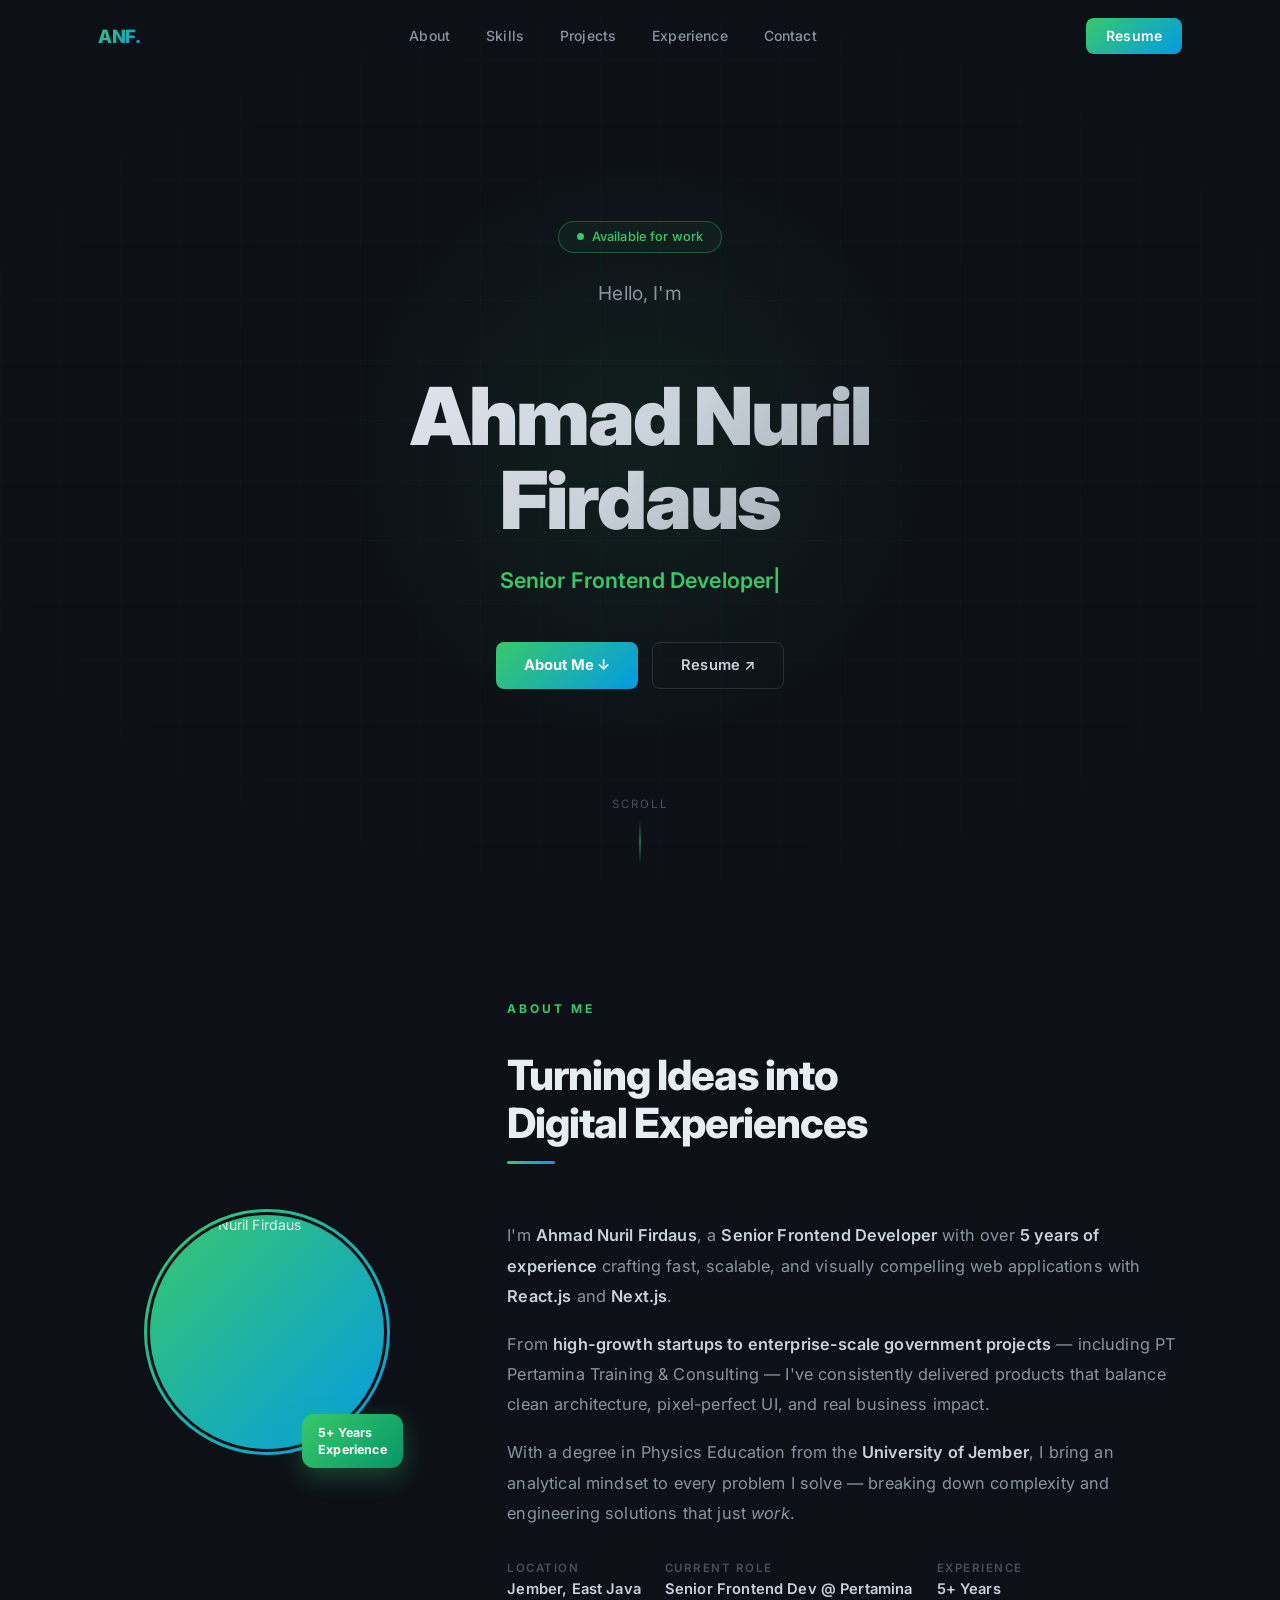
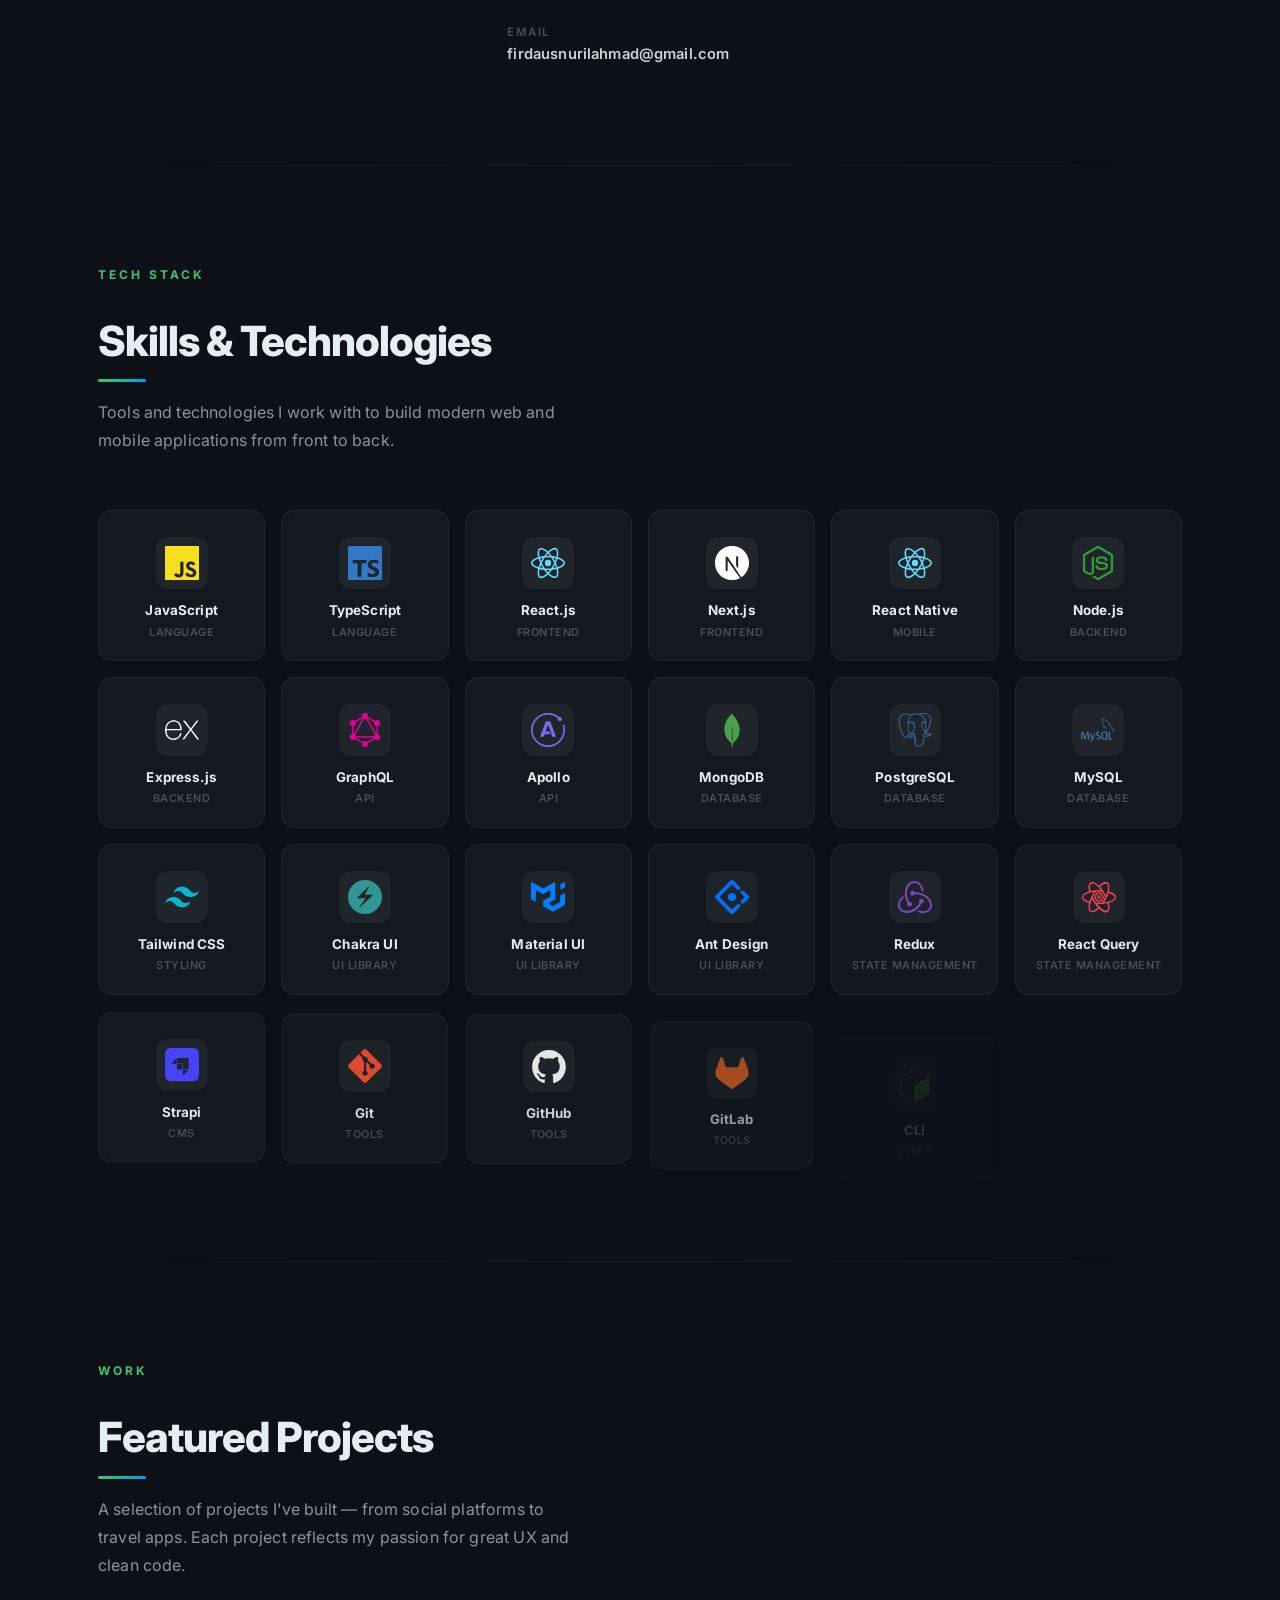
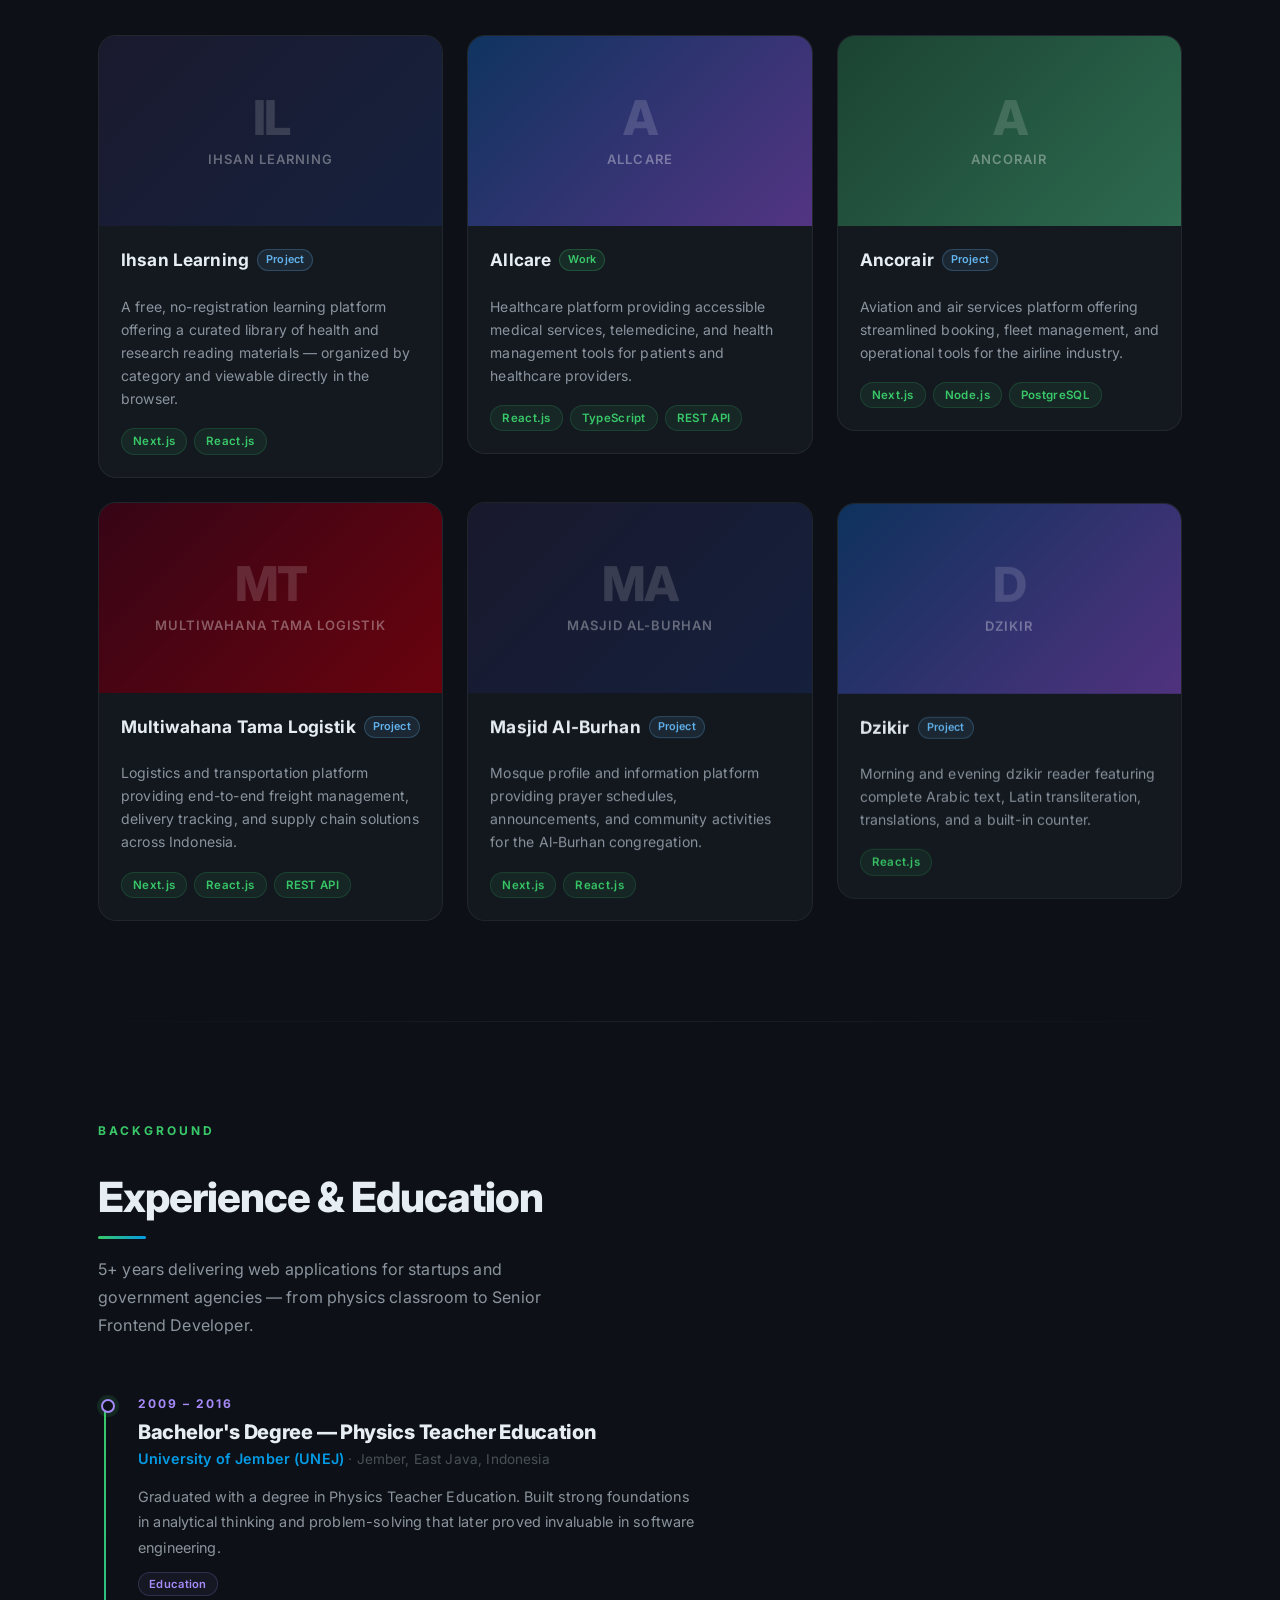
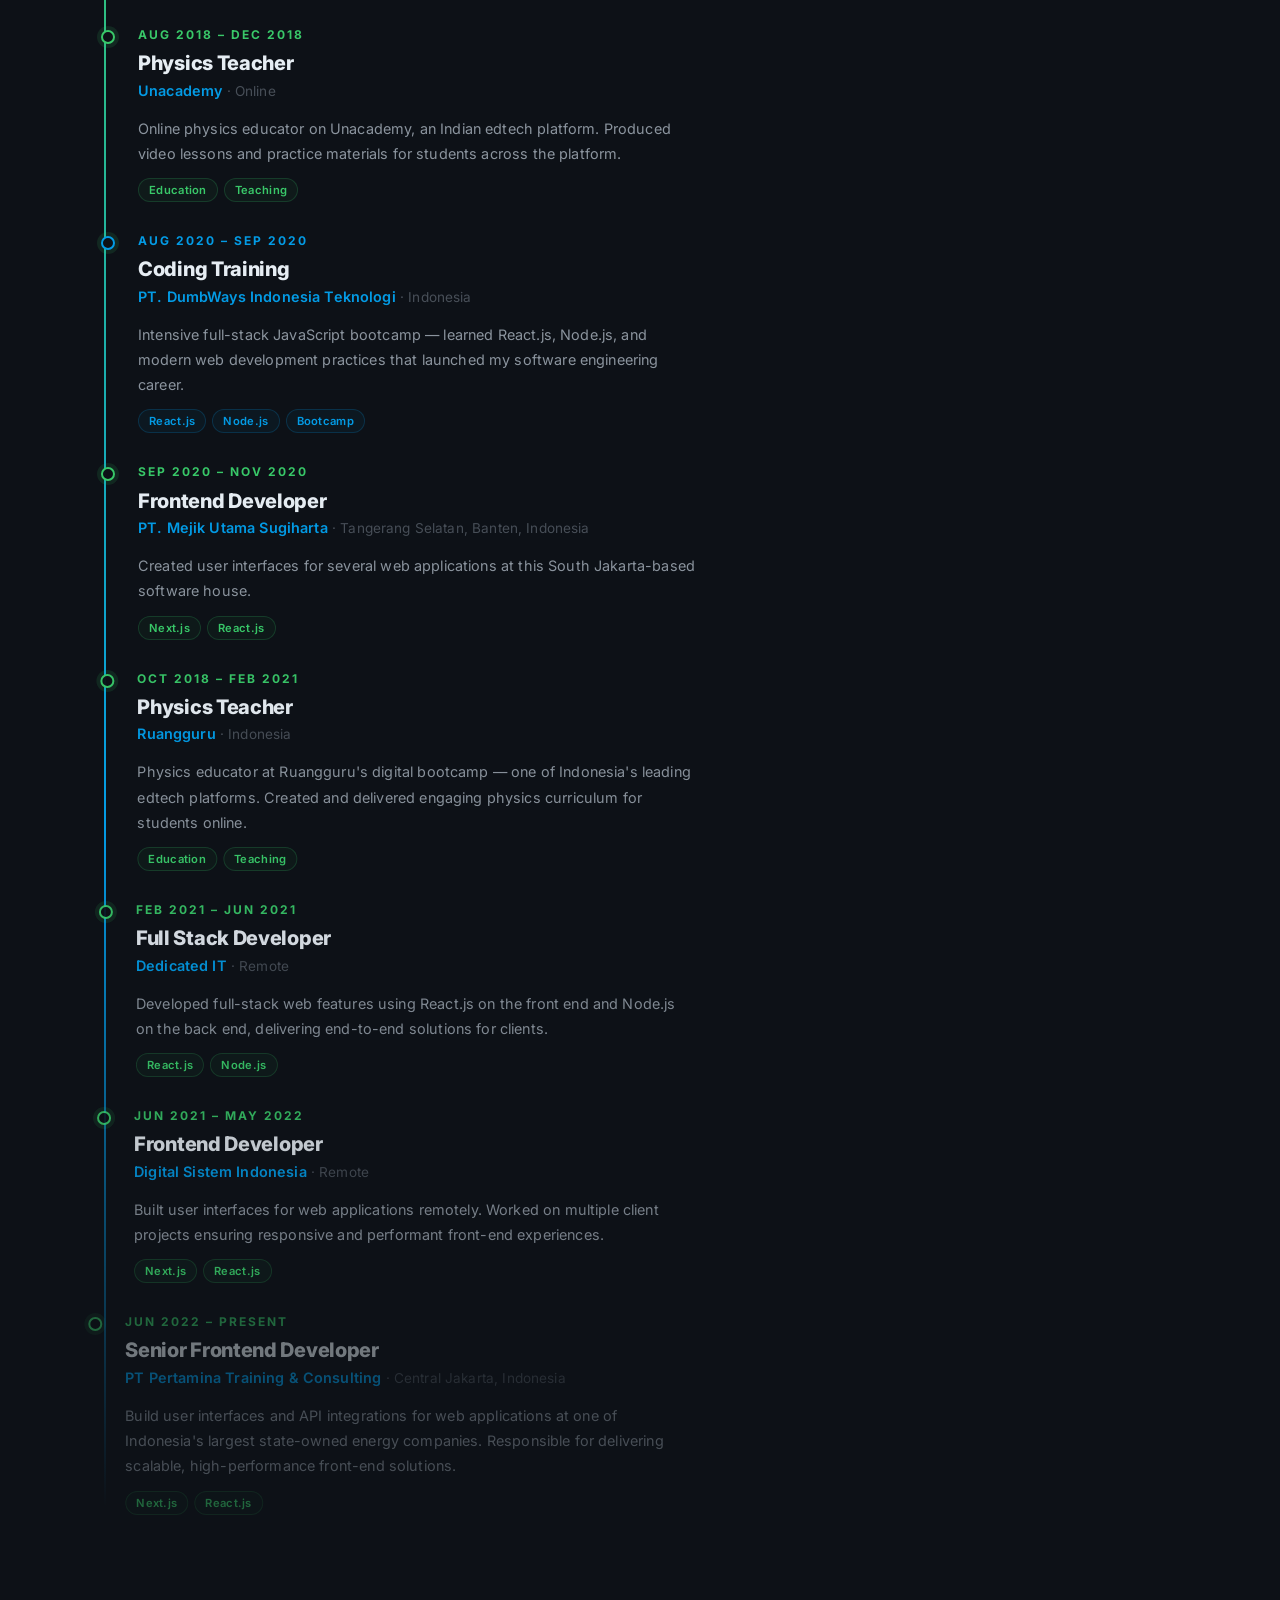
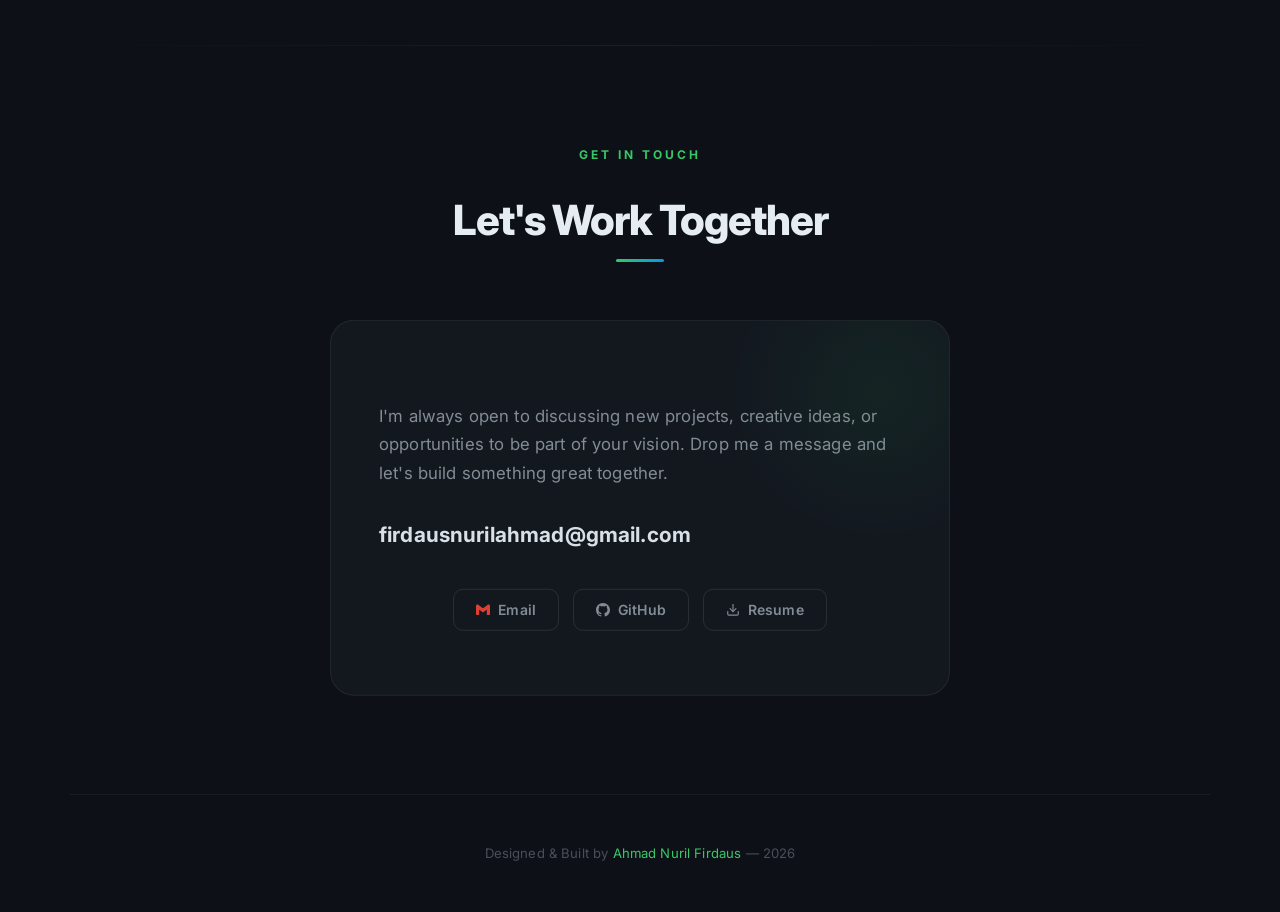
==== commit ce8349ae: "Deploying to gh-pages from  @ bfd88a1ab5c7826acf9eda0486587ab099ab22a8 🚀" ====
--- a/index.html
+++ b/index.html
@@ -5,7 +5,7 @@
             padding: 0;
           }
           * { box-sizing: border-box; }
-        </style><meta name="next-head-count" content="9"/><link rel="preload" href="/_next/static/css/230e323b8b759a365aa9.css" as="style"/><link rel="stylesheet" href="/_next/static/css/230e323b8b759a365aa9.css" data-n-p=""/><noscript data-n-css=""></noscript><link rel="preload" href="/_next/static/chunks/main-5894e1e5683215ad1b9a.js" as="script"/><link rel="preload" href="/_next/static/chunks/webpack-599749518e0efb0ef660.js" as="script"/><link rel="preload" href="/_next/static/chunks/framework.544b0dd7d455fb76ea00.js" as="script"/><link rel="preload" href="/_next/static/chunks/1e69f179e5115e94a71ead9f77545fa879d3ab48.5034da913ad773f84380.js" as="script"/><link rel="preload" href="/_next/static/chunks/8767b6ece666ce09c9ff0f3e4f19bcb696f59f7d.842d98defdf7040999e7.js" as="script"/><link rel="preload" href="/_next/static/chunks/pages/_app-0e0dac26d2ff17ab95a1.js" as="script"/><link rel="preload" href="/_next/static/chunks/d0447323.d081abf53469c46084a8.js" as="script"/><link rel="preload" href="/_next/static/chunks/pages/index-51966d1df2aa6da05b2e.js" as="script"/><style id="jss-server-side">html {
+        </style><meta name="next-head-count" content="9"/><link rel="preload" href="/_next/static/css/230e323b8b759a365aa9.css" as="style"/><link rel="stylesheet" href="/_next/static/css/230e323b8b759a365aa9.css" data-n-p=""/><noscript data-n-css=""></noscript><link rel="preload" href="/_next/static/chunks/main-5894e1e5683215ad1b9a.js" as="script"/><link rel="preload" href="/_next/static/chunks/webpack-599749518e0efb0ef660.js" as="script"/><link rel="preload" href="/_next/static/chunks/framework.544b0dd7d455fb76ea00.js" as="script"/><link rel="preload" href="/_next/static/chunks/1e69f179e5115e94a71ead9f77545fa879d3ab48.5034da913ad773f84380.js" as="script"/><link rel="preload" href="/_next/static/chunks/8767b6ece666ce09c9ff0f3e4f19bcb696f59f7d.842d98defdf7040999e7.js" as="script"/><link rel="preload" href="/_next/static/chunks/pages/_app-0e0dac26d2ff17ab95a1.js" as="script"/><link rel="preload" href="/_next/static/chunks/d0447323.d081abf53469c46084a8.js" as="script"/><link rel="preload" href="/_next/static/chunks/pages/index-df5aa8edc943165fa116.js" as="script"/><style id="jss-server-side">html {
   box-sizing: border-box;
   -webkit-font-smoothing: antialiased;
   -moz-osx-font-smoothing: grayscale;
@@ -33,4 +33,4 @@
 }
   body::backdrop {
     background-color: #fff;
-  }</style></head><body><div id="__next"><div class="landing_page__2d4bl"><nav class="landing_nav__3I5V2 "><div class="landing_navInner__1rfSJ"><a class="landing_navLogo__2_21q" href="#">ANF.</a><ul class="landing_navLinks__2nfa2"><li><a class="landing_navLink__uLHLW" href="#about">About</a></li><li><a class="landing_navLink__uLHLW" href="#skills">Skills</a></li><li><a class="landing_navLink__uLHLW" href="#projects">Projects</a></li><li><a class="landing_navLink__uLHLW" href="#experience">Experience</a></li><li><a class="landing_navLink__uLHLW" href="#contact">Contact</a></li></ul><a class="landing_navCta__1NQvk" href="/resume.pdf" download="" target="_blank" rel="noreferrer">Resume</a></div></nav><section id="hero" class="landing_hero__Ptk5m"><div class="landing_heroGrid__3yLzy"></div><div class="landing_heroGlow__1AGFB"></div><div class="landing_heroContent__33XRD"><div style="opacity:0;transform:translateY(28px) translateZ(0)"><span class="landing_heroBadge__mI6M6"><span class="landing_heroDot__2je8D"></span>Available for work</span></div><p class="landing_heroGreeting__1g-cc" style="opacity:0;transform:translateY(28px) translateZ(0)">Hello, I&#x27;m</p><h1 class="landing_heroName__3aAdC" style="opacity:0;transform:translateY(28px) translateZ(0)">Ahmad Nuril Firdaus</h1><div class="landing_heroTypedWrap__336Zj" style="opacity:0;transform:translateY(28px) translateZ(0)"></div><div class="landing_heroButtons__PmMe1" style="opacity:0;transform:translateY(28px) translateZ(0)"><a class="landing_btnPrimary__IYPu8" href="#about">About Me ↓</a><a class="landing_btnSecondary__2qWYo" href="/resume.pdf" download="" target="_blank" rel="noreferrer">Resume ↗</a></div></div><div class="landing_heroScrollIndicator__2cwZW"><span>Scroll</span><div class="landing_heroScrollBar__3LM4A"></div></div></section><section id="about"><div class="landing_section__2FlVY"><div class="landing_aboutGrid__26YP8"><div style="opacity:0;transform:translateX(-40px) translateZ(0)"><div class="landing_aboutImageContainer__o3bGg"><div class="landing_aboutImageOuter__JUPAU"><div class="landing_aboutImageGradientBorder__3kzoK"></div><img class="landing_aboutImage__2VXz8" src="/seacrop.jpeg" alt="Ahmad Nuril Firdaus"/><div class="landing_aboutImageBadge__3pILi">5+ Years<br/>Experience</div></div></div></div><div style="opacity:0;transform:translateX(40px) translateZ(0)"><div class="landing_sectionHeader__vhJrN"><div class="landing_sectionLabel__enevp">About Me</div><h2 class="landing_sectionTitle__1-Q82">Turning Ideas into<br/>Digital Experiences</h2><div class="landing_sectionDivider__2e22b"></div></div><p class="landing_aboutTextPara__3Lpgv">I&#x27;m <strong>Ahmad Nuril Firdaus</strong>, a<!-- --> <strong>Senior Frontend Developer</strong> with over<!-- --> <strong>5 years of experience</strong> crafting fast, scalable, and visually compelling web applications with<!-- --> <strong>React.js</strong> and <strong>Next.js</strong>.</p><p class="landing_aboutTextPara__3Lpgv">From <strong>high-growth startups to enterprise-scale government projects</strong> — including PT Pertamina Training &amp; Consulting — I&#x27;ve consistently delivered products that balance clean architecture, pixel-perfect UI, and real business impact.</p><p class="landing_aboutTextPara__3Lpgv">With a degree in Physics Education from the<!-- --> <strong>University of Jember</strong>, I bring an analytical mindset to every problem I solve — breaking down complexity and engineering solutions that just <em>work</em>.</p><div class="landing_aboutDetails__1Lli5"><div class="landing_aboutDetailItem__3syIf"><span class="landing_aboutDetailLabel__3CQV-">Location</span><span class="landing_aboutDetailValue__1nwh1">Jember, East Java</span></div><div class="landing_aboutDetailItem__3syIf"><span class="landing_aboutDetailLabel__3CQV-">Current Role</span><span class="landing_aboutDetailValue__1nwh1">Senior Frontend Dev @ Pertamina</span></div><div class="landing_aboutDetailItem__3syIf"><span class="landing_aboutDetailLabel__3CQV-">Experience</span><span class="landing_aboutDetailValue__1nwh1">5+ Years</span></div><div class="landing_aboutDetailItem__3syIf"><span class="landing_aboutDetailLabel__3CQV-">Email</span><span class="landing_aboutDetailValue__1nwh1">firdausnurilahmad@gmail.com</span></div></div></div></div></div></section><section id="skills"><div class="landing_sectionSep__3cP_7"></div><div class="landing_section__2FlVY"><div style="opacity:0;transform:translateY(20px) translateZ(0)"><div class="landing_sectionHeader__vhJrN"><div class="landing_sectionLabel__enevp">Tech Stack</div><h2 class="landing_sectionTitle__1-Q82">Skills &amp; Technologies</h2><div class="landing_sectionDivider__2e22b"></div><p class="landing_sectionDesc__dbKBn">Tools and technologies I work with to build modern web and mobile applications from front to back.</p></div></div><div class="landing_skillsGrid__15zh4"><div style="opacity:0;transform:translateY(24px) scale(0.95) translateZ(0)"><div class="landing_skillCard__3302w" style="--skill-color:#F7DF1E"><span class="landing_skillIcon__3ZaAV" style="color:#F7DF1E"><svg stroke="currentColor" fill="currentColor" stroke-width="0" role="img" viewBox="0 0 24 24" height="34" width="34" xmlns="http://www.w3.org/2000/svg"><title></title><path d="M0 0h24v24H0V0zm22.034 18.276c-.175-1.095-.888-2.015-3.003-2.873-.736-.345-1.554-.585-1.797-1.14-.091-.33-.105-.51-.046-.705.15-.646.915-.84 1.515-.66.39.12.75.42.976.9 1.034-.676 1.034-.676 1.755-1.125-.27-.42-.404-.601-.586-.78-.63-.705-1.469-1.065-2.834-1.034l-.705.089c-.676.165-1.32.525-1.71 1.005-1.14 1.291-.811 3.541.569 4.471 1.365 1.02 3.361 1.244 3.616 2.205.24 1.17-.87 1.545-1.966 1.41-.811-.18-1.26-.586-1.755-1.336l-1.83 1.051c.21.48.45.689.81 1.109 1.74 1.756 6.09 1.666 6.871-1.004.029-.09.24-.705.074-1.65l.046.067zm-8.983-7.245h-2.248c0 1.938-.009 3.864-.009 5.805 0 1.232.063 2.363-.138 2.711-.33.689-1.18.601-1.566.48-.396-.196-.597-.466-.83-.855-.063-.105-.11-.196-.127-.196l-1.825 1.125c.305.63.75 1.172 1.324 1.517.855.51 2.004.675 3.207.405.783-.226 1.458-.691 1.811-1.411.51-.93.402-2.07.397-3.346.012-2.054 0-4.109 0-6.179l.004-.056z"></path></svg></span><div class="landing_skillName__7sE6x">JavaScript</div><div class="landing_skillCategory__3QZNp">Language</div></div></div><div style="opacity:0;transform:translateY(24px) scale(0.95) translateZ(0)"><div class="landing_skillCard__3302w" style="--skill-color:#3178C6"><span class="landing_skillIcon__3ZaAV" style="color:#3178C6"><svg stroke="currentColor" fill="currentColor" stroke-width="0" role="img" viewBox="0 0 24 24" height="34" width="34" xmlns="http://www.w3.org/2000/svg"><title></title><path d="M1.125 0C.502 0 0 .502 0 1.125v21.75C0 23.498.502 24 1.125 24h21.75c.623 0 1.125-.502 1.125-1.125V1.125C24 .502 23.498 0 22.875 0zm17.363 9.75c.612 0 1.154.037 1.627.111a6.38 6.38 0 0 1 1.306.34v2.458a3.95 3.95 0 0 0-.643-.361 5.093 5.093 0 0 0-.717-.26 5.453 5.453 0 0 0-1.426-.2c-.3 0-.573.028-.819.086a2.1 2.1 0 0 0-.623.242c-.17.104-.3.229-.393.374a.888.888 0 0 0-.14.49c0 .196.053.373.156.529.104.156.252.304.443.444s.423.276.696.41c.273.135.582.274.926.416.47.197.892.407 1.266.628.374.222.695.473.963.753.268.279.472.598.614.957.142.359.214.776.214 1.253 0 .657-.125 1.21-.373 1.656a3.033 3.033 0 0 1-1.012 1.085 4.38 4.38 0 0 1-1.487.596c-.566.12-1.163.18-1.79.18a9.916 9.916 0 0 1-1.84-.164 5.544 5.544 0 0 1-1.512-.493v-2.63a5.033 5.033 0 0 0 3.237 1.2c.333 0 .624-.03.872-.09.249-.06.456-.144.623-.25.166-.108.29-.234.373-.38a1.023 1.023 0 0 0-.074-1.089 2.12 2.12 0 0 0-.537-.5 5.597 5.597 0 0 0-.807-.444 27.72 27.72 0 0 0-1.007-.436c-.918-.383-1.602-.852-2.053-1.405-.45-.553-.676-1.222-.676-2.005 0-.614.123-1.141.369-1.582.246-.441.58-.804 1.004-1.089a4.494 4.494 0 0 1 1.47-.629 7.536 7.536 0 0 1 1.77-.201zm-15.113.188h9.563v2.166H9.506v9.646H6.789v-9.646H3.375z"></path></svg></span><div class="landing_skillName__7sE6x">TypeScript</div><div class="landing_skillCategory__3QZNp">Language</div></div></div><div style="opacity:0;transform:translateY(24px) scale(0.95) translateZ(0)"><div class="landing_skillCard__3302w" style="--skill-color:#61DAFB"><span class="landing_skillIcon__3ZaAV" style="color:#61DAFB"><svg stroke="currentColor" fill="currentColor" stroke-width="0" role="img" viewBox="0 0 24 24" height="34" width="34" xmlns="http://www.w3.org/2000/svg"><title></title><path d="M14.23 12.004a2.236 2.236 0 0 1-2.235 2.236 2.236 2.236 0 0 1-2.236-2.236 2.236 2.236 0 0 1 2.235-2.236 2.236 2.236 0 0 1 2.236 2.236zm2.648-10.69c-1.346 0-3.107.96-4.888 2.622-1.78-1.653-3.542-2.602-4.887-2.602-.41 0-.783.093-1.106.278-1.375.793-1.683 3.264-.973 6.365C1.98 8.917 0 10.42 0 12.004c0 1.59 1.99 3.097 5.043 4.03-.704 3.113-.39 5.588.988 6.38.32.187.69.275 1.102.275 1.345 0 3.107-.96 4.888-2.624 1.78 1.654 3.542 2.603 4.887 2.603.41 0 .783-.09 1.106-.275 1.374-.792 1.683-3.263.973-6.365C22.02 15.096 24 13.59 24 12.004c0-1.59-1.99-3.097-5.043-4.032.704-3.11.39-5.587-.988-6.38-.318-.184-.688-.277-1.092-.278zm-.005 1.09v.006c.225 0 .406.044.558.127.666.382.955 1.835.73 3.704-.054.46-.142.945-.25 1.44-.96-.236-2.006-.417-3.107-.534-.66-.905-1.345-1.727-2.035-2.447 1.592-1.48 3.087-2.292 4.105-2.295zm-9.77.02c1.012 0 2.514.808 4.11 2.28-.686.72-1.37 1.537-2.02 2.442-1.107.117-2.154.298-3.113.538-.112-.49-.195-.964-.254-1.42-.23-1.868.054-3.32.714-3.707.19-.09.4-.127.563-.132zm4.882 3.05c.455.468.91.992 1.36 1.564-.44-.02-.89-.034-1.345-.034-.46 0-.915.01-1.36.034.44-.572.895-1.096 1.345-1.565zM12 8.1c.74 0 1.477.034 2.202.093.406.582.802 1.203 1.183 1.86.372.64.71 1.29 1.018 1.946-.308.655-.646 1.31-1.013 1.95-.38.66-.773 1.288-1.18 1.87-.728.063-1.466.098-2.21.098-.74 0-1.477-.035-2.202-.093-.406-.582-.802-1.204-1.183-1.86-.372-.64-.71-1.29-1.018-1.946.303-.657.646-1.313 1.013-1.954.38-.66.773-1.286 1.18-1.868.728-.064 1.466-.098 2.21-.098zm-3.635.254c-.24.377-.48.763-.704 1.16-.225.39-.435.782-.635 1.174-.265-.656-.49-1.31-.676-1.947.64-.15 1.315-.283 2.015-.386zm7.26 0c.695.103 1.365.23 2.006.387-.18.632-.405 1.282-.66 1.933-.2-.39-.41-.783-.64-1.174-.225-.392-.465-.774-.705-1.146zm3.063.675c.484.15.944.317 1.375.498 1.732.74 2.852 1.708 2.852 2.476-.005.768-1.125 1.74-2.857 2.475-.42.18-.88.342-1.355.493-.28-.958-.646-1.956-1.1-2.98.45-1.017.81-2.01 1.085-2.964zm-13.395.004c.278.96.645 1.957 1.1 2.98-.45 1.017-.812 2.01-1.086 2.964-.484-.15-.944-.318-1.37-.5-1.732-.737-2.852-1.706-2.852-2.474 0-.768 1.12-1.742 2.852-2.476.42-.18.88-.342 1.356-.494zm11.678 4.28c.265.657.49 1.312.676 1.948-.64.157-1.316.29-2.016.39.24-.375.48-.762.705-1.158.225-.39.435-.788.636-1.18zm-9.945.02c.2.392.41.783.64 1.175.23.39.465.772.705 1.143-.695-.102-1.365-.23-2.006-.386.18-.63.406-1.282.66-1.933zM17.92 16.32c.112.493.2.968.254 1.423.23 1.868-.054 3.32-.714 3.708-.147.09-.338.128-.563.128-1.012 0-2.514-.807-4.11-2.28.686-.72 1.37-1.536 2.02-2.44 1.107-.118 2.154-.3 3.113-.54zm-11.83.01c.96.234 2.006.415 3.107.532.66.905 1.345 1.727 2.035 2.446-1.595 1.483-3.092 2.295-4.11 2.295-.22-.005-.406-.05-.553-.132-.666-.38-.955-1.834-.73-3.703.054-.46.142-.944.25-1.438zm4.56.64c.44.02.89.034 1.345.034.46 0 .915-.01 1.36-.034-.44.572-.895 1.095-1.345 1.565-.455-.47-.91-.993-1.36-1.565z"></path></svg></span><div class="landing_skillName__7sE6x">React.js</div><div class="landing_skillCategory__3QZNp">Frontend</div></div></div><div style="opacity:0;transform:translateY(24px) scale(0.95) translateZ(0)"><div class="landing_skillCard__3302w" style="--skill-color:#FFFFFF"><span class="landing_skillIcon__3ZaAV" style="color:#FFFFFF"><svg stroke="currentColor" fill="currentColor" stroke-width="0" role="img" viewBox="0 0 24 24" height="34" width="34" xmlns="http://www.w3.org/2000/svg"><title></title><path d="M11.5725 0c-.1763 0-.3098.0013-.3584.0067-.0516.0053-.2159.021-.3636.0328-3.4088.3073-6.6017 2.1463-8.624 4.9728C1.1004 6.584.3802 8.3666.1082 10.255c-.0962.659-.108.8537-.108 1.7474s.012 1.0884.108 1.7476c.652 4.506 3.8591 8.2919 8.2087 9.6945.7789.2511 1.6.4223 2.5337.5255.3636.04 1.9354.04 2.299 0 1.6117-.1783 2.9772-.577 4.3237-1.2643.2065-.1056.2464-.1337.2183-.1573-.0188-.0139-.8987-1.1938-1.9543-2.62l-1.919-2.592-2.4047-3.5583c-1.3231-1.9564-2.4117-3.556-2.4211-3.556-.0094-.0026-.0187 1.5787-.0235 3.509-.0067 3.3802-.0093 3.5162-.0516 3.596-.061.115-.108.1618-.2064.2134-.075.0374-.1408.0445-.495.0445h-.406l-.1078-.068a.4383.4383 0 01-.1572-.1712l-.0493-.1056.0053-4.703.0067-4.7054.0726-.0915c.0376-.0493.1174-.1125.1736-.143.0962-.047.1338-.0517.5396-.0517.4787 0 .5584.0187.6827.1547.0353.0377 1.3373 1.9987 2.895 4.3608a10760.433 10760.433 0 004.7344 7.1706l1.9002 2.8782.096-.0633c.8518-.5536 1.7525-1.3418 2.4657-2.1627 1.5179-1.7429 2.4963-3.868 2.8247-6.134.0961-.6591.1078-.854.1078-1.7475 0-.8937-.012-1.0884-.1078-1.7476-.6522-4.506-3.8592-8.2919-8.2087-9.6945-.7672-.2487-1.5836-.42-2.4985-.5232-.169-.0176-1.0835-.0366-1.6123-.037zm4.0685 7.217c.3473 0 .4082.0053.4857.047.1127.0562.204.1642.237.2767.0186.061.0234 1.3653.0186 4.3044l-.0067 4.2175-.7436-1.14-.7461-1.14v-3.066c0-1.982.0093-3.0963.0234-3.1502.0375-.1313.1196-.2346.2323-.2955.0961-.0494.1313-.054.4997-.054z"></path></svg></span><div class="landing_skillName__7sE6x">Next.js</div><div class="landing_skillCategory__3QZNp">Frontend</div></div></div><div style="opacity:0;transform:translateY(24px) scale(0.95) translateZ(0)"><div class="landing_skillCard__3302w" style="--skill-color:#61DAFB"><span class="landing_skillIcon__3ZaAV" style="color:#61DAFB"><svg stroke="currentColor" fill="currentColor" stroke-width="0" role="img" viewBox="0 0 24 24" height="34" width="34" xmlns="http://www.w3.org/2000/svg"><title></title><path d="M14.23 12.004a2.236 2.236 0 0 1-2.235 2.236 2.236 2.236 0 0 1-2.236-2.236 2.236 2.236 0 0 1 2.235-2.236 2.236 2.236 0 0 1 2.236 2.236zm2.648-10.69c-1.346 0-3.107.96-4.888 2.622-1.78-1.653-3.542-2.602-4.887-2.602-.41 0-.783.093-1.106.278-1.375.793-1.683 3.264-.973 6.365C1.98 8.917 0 10.42 0 12.004c0 1.59 1.99 3.097 5.043 4.03-.704 3.113-.39 5.588.988 6.38.32.187.69.275 1.102.275 1.345 0 3.107-.96 4.888-2.624 1.78 1.654 3.542 2.603 4.887 2.603.41 0 .783-.09 1.106-.275 1.374-.792 1.683-3.263.973-6.365C22.02 15.096 24 13.59 24 12.004c0-1.59-1.99-3.097-5.043-4.032.704-3.11.39-5.587-.988-6.38-.318-.184-.688-.277-1.092-.278zm-.005 1.09v.006c.225 0 .406.044.558.127.666.382.955 1.835.73 3.704-.054.46-.142.945-.25 1.44-.96-.236-2.006-.417-3.107-.534-.66-.905-1.345-1.727-2.035-2.447 1.592-1.48 3.087-2.292 4.105-2.295zm-9.77.02c1.012 0 2.514.808 4.11 2.28-.686.72-1.37 1.537-2.02 2.442-1.107.117-2.154.298-3.113.538-.112-.49-.195-.964-.254-1.42-.23-1.868.054-3.32.714-3.707.19-.09.4-.127.563-.132zm4.882 3.05c.455.468.91.992 1.36 1.564-.44-.02-.89-.034-1.345-.034-.46 0-.915.01-1.36.034.44-.572.895-1.096 1.345-1.565zM12 8.1c.74 0 1.477.034 2.202.093.406.582.802 1.203 1.183 1.86.372.64.71 1.29 1.018 1.946-.308.655-.646 1.31-1.013 1.95-.38.66-.773 1.288-1.18 1.87-.728.063-1.466.098-2.21.098-.74 0-1.477-.035-2.202-.093-.406-.582-.802-1.204-1.183-1.86-.372-.64-.71-1.29-1.018-1.946.303-.657.646-1.313 1.013-1.954.38-.66.773-1.286 1.18-1.868.728-.064 1.466-.098 2.21-.098zm-3.635.254c-.24.377-.48.763-.704 1.16-.225.39-.435.782-.635 1.174-.265-.656-.49-1.31-.676-1.947.64-.15 1.315-.283 2.015-.386zm7.26 0c.695.103 1.365.23 2.006.387-.18.632-.405 1.282-.66 1.933-.2-.39-.41-.783-.64-1.174-.225-.392-.465-.774-.705-1.146zm3.063.675c.484.15.944.317 1.375.498 1.732.74 2.852 1.708 2.852 2.476-.005.768-1.125 1.74-2.857 2.475-.42.18-.88.342-1.355.493-.28-.958-.646-1.956-1.1-2.98.45-1.017.81-2.01 1.085-2.964zm-13.395.004c.278.96.645 1.957 1.1 2.98-.45 1.017-.812 2.01-1.086 2.964-.484-.15-.944-.318-1.37-.5-1.732-.737-2.852-1.706-2.852-2.474 0-.768 1.12-1.742 2.852-2.476.42-.18.88-.342 1.356-.494zm11.678 4.28c.265.657.49 1.312.676 1.948-.64.157-1.316.29-2.016.39.24-.375.48-.762.705-1.158.225-.39.435-.788.636-1.18zm-9.945.02c.2.392.41.783.64 1.175.23.39.465.772.705 1.143-.695-.102-1.365-.23-2.006-.386.18-.63.406-1.282.66-1.933zM17.92 16.32c.112.493.2.968.254 1.423.23 1.868-.054 3.32-.714 3.708-.147.09-.338.128-.563.128-1.012 0-2.514-.807-4.11-2.28.686-.72 1.37-1.536 2.02-2.44 1.107-.118 2.154-.3 3.113-.54zm-11.83.01c.96.234 2.006.415 3.107.532.66.905 1.345 1.727 2.035 2.446-1.595 1.483-3.092 2.295-4.11 2.295-.22-.005-.406-.05-.553-.132-.666-.38-.955-1.834-.73-3.703.054-.46.142-.944.25-1.438zm4.56.64c.44.02.89.034 1.345.034.46 0 .915-.01 1.36-.034-.44.572-.895 1.095-1.345 1.565-.455-.47-.91-.993-1.36-1.565z"></path></svg></span><div class="landing_skillName__7sE6x">React Native</div><div class="landing_skillCategory__3QZNp">Mobile</div></div></div><div style="opacity:0;transform:translateY(24px) scale(0.95) translateZ(0)"><div class="landing_skillCard__3302w" style="--skill-color:#339933"><span class="landing_skillIcon__3ZaAV" style="color:#339933"><svg stroke="currentColor" fill="currentColor" stroke-width="0" role="img" viewBox="0 0 24 24" height="34" width="34" xmlns="http://www.w3.org/2000/svg"><title></title><path d="M11.998,24c-0.321,0-0.641-0.084-0.922-0.247l-2.936-1.737c-0.438-0.245-0.224-0.332-0.08-0.383 c0.585-0.203,0.703-0.25,1.328-0.604c0.065-0.037,0.151-0.023,0.218,0.017l2.256,1.339c0.082,0.045,0.197,0.045,0.272,0l8.795-5.076 c0.082-0.047,0.134-0.141,0.134-0.238V6.921c0-0.099-0.053-0.192-0.137-0.242l-8.791-5.072c-0.081-0.047-0.189-0.047-0.271,0 L3.075,6.68C2.99,6.729,2.936,6.825,2.936,6.921v10.15c0,0.097,0.054,0.189,0.139,0.235l2.409,1.392 c1.307,0.654,2.108-0.116,2.108-0.89V7.787c0-0.142,0.114-0.253,0.256-0.253h1.115c0.139,0,0.255,0.112,0.255,0.253v10.021 c0,1.745-0.95,2.745-2.604,2.745c-0.508,0-0.909,0-2.026-0.551L2.28,18.675c-0.57-0.329-0.922-0.945-0.922-1.604V6.921 c0-0.659,0.353-1.275,0.922-1.603l8.795-5.082c0.557-0.315,1.296-0.315,1.848,0l8.794,5.082c0.57,0.329,0.924,0.944,0.924,1.603 v10.15c0,0.659-0.354,1.273-0.924,1.604l-8.794,5.078C12.643,23.916,12.324,24,11.998,24z M19.099,13.993 c0-1.9-1.284-2.406-3.987-2.763c-2.731-0.361-3.009-0.548-3.009-1.187c0-0.528,0.235-1.233,2.258-1.233 c1.807,0,2.473,0.389,2.747,1.607c0.024,0.115,0.129,0.199,0.247,0.199h1.141c0.071,0,0.138-0.031,0.186-0.081 c0.048-0.054,0.074-0.123,0.067-0.196c-0.177-2.098-1.571-3.076-4.388-3.076c-2.508,0-4.004,1.058-4.004,2.833 c0,1.925,1.488,2.457,3.895,2.695c2.88,0.282,3.103,0.703,3.103,1.269c0,0.983-0.789,1.402-2.642,1.402 c-2.327,0-2.839-0.584-3.011-1.742c-0.02-0.124-0.126-0.215-0.253-0.215h-1.137c-0.141,0-0.254,0.112-0.254,0.253 c0,1.482,0.806,3.248,4.655,3.248C17.501,17.007,19.099,15.91,19.099,13.993z"></path></svg></span><div class="landing_skillName__7sE6x">Node.js</div><div class="landing_skillCategory__3QZNp">Backend</div></div></div><div style="opacity:0;transform:translateY(24px) scale(0.95) translateZ(0)"><div class="landing_skillCard__3302w" style="--skill-color:#FFFFFF"><span class="landing_skillIcon__3ZaAV" style="color:#FFFFFF"><svg stroke="currentColor" fill="currentColor" stroke-width="0" role="img" viewBox="0 0 24 24" height="34" width="34" xmlns="http://www.w3.org/2000/svg"><title></title><path d="M24 18.588a1.529 1.529 0 01-1.895-.72l-3.45-4.771-.5-.667-4.003 5.444a1.466 1.466 0 01-1.802.708l5.158-6.92-4.798-6.251a1.595 1.595 0 011.9.666l3.576 4.83 3.596-4.81a1.435 1.435 0 011.788-.668L21.708 7.9l-2.522 3.283a.666.666 0 000 .994l4.804 6.412zM.002 11.576l.42-2.075c1.154-4.103 5.858-5.81 9.094-3.27 1.895 1.489 2.368 3.597 2.275 5.973H1.116C.943 16.447 4.005 19.009 7.92 17.7a4.078 4.078 0 002.582-2.876c.207-.666.548-.78 1.174-.588a5.417 5.417 0 01-2.589 3.957 6.272 6.272 0 01-7.306-.933 6.575 6.575 0 01-1.64-3.858c0-.235-.08-.455-.134-.666A88.33 88.33 0 010 11.577zm1.127-.286h9.654c-.06-3.076-2.001-5.258-4.59-5.278-2.882-.04-4.944 2.094-5.071 5.264z"></path></svg></span><div class="landing_skillName__7sE6x">Express.js</div><div class="landing_skillCategory__3QZNp">Backend</div></div></div><div style="opacity:0;transform:translateY(24px) scale(0.95) translateZ(0)"><div class="landing_skillCard__3302w" style="--skill-color:#E10098"><span class="landing_skillIcon__3ZaAV" style="color:#E10098"><svg stroke="currentColor" fill="currentColor" stroke-width="0" role="img" viewBox="0 0 24 24" height="34" width="34" xmlns="http://www.w3.org/2000/svg"><title></title><path d="M12.002 0a2.138 2.138 0 1 0 0 4.277 2.138 2.138 0 1 0 0-4.277zm8.54 4.931a2.138 2.138 0 1 0 0 4.277 2.138 2.138 0 1 0 0-4.277zm0 9.862a2.138 2.138 0 1 0 0 4.277 2.138 2.138 0 1 0 0-4.277zm-8.54 4.931a2.138 2.138 0 1 0 0 4.276 2.138 2.138 0 1 0 0-4.276zm-8.542-4.93a2.138 2.138 0 1 0 0 4.276 2.138 2.138 0 1 0 0-4.277zm0-9.863a2.138 2.138 0 1 0 0 4.277 2.138 2.138 0 1 0 0-4.277zm8.542-3.378L2.953 6.777v10.448l9.049 5.224 9.047-5.224V6.777zm0 1.601 7.66 13.27H4.34zm-1.387.371L3.97 15.037V7.363zm2.774 0 6.646 3.838v7.674zM5.355 17.44h13.293l-6.646 3.836z"></path></svg></span><div class="landing_skillName__7sE6x">GraphQL</div><div class="landing_skillCategory__3QZNp">API</div></div></div><div style="opacity:0;transform:translateY(24px) scale(0.95) translateZ(0)"><div class="landing_skillCard__3302w" style="--skill-color:#7B69EE"><span class="landing_skillIcon__3ZaAV" style="color:#7B69EE"><svg stroke="currentColor" fill="currentColor" stroke-width="0" role="img" viewBox="0 0 24 24" height="34" width="34" xmlns="http://www.w3.org/2000/svg"><title></title><path d="M12,0C5.372,0 0,5.373 0,12 0,18.628 5.372,24 12,24 18.627,24 24,18.628 24,12A12.014,12.014 0 0 0 23.527,8.657 0.6,0.6 0 0 0 22.4,9.066H22.398C22.663,10.009 22.8,10.994 22.8,12A10.73,10.73 0 0 1 19.637,19.637 10.729,10.729 0 0 1 12,22.8 10.73,10.73 0 0 1 4.363,19.637 10.728,10.728 0 0 1 1.2,12 10.73,10.73 0 0 1 4.363,4.363 10.728,10.728 0 0 1 12,1.2C14.576,1.2 17.013,2.096 18.958,3.74A1.466,1.466 0 1 0 19.82,2.9 11.953,11.953 0 0 0 12,0ZM10.56,5.88 6.36,16.782H8.99L9.677,14.934H13.646L12.927,12.892H10.314L12.014,8.201 15.038,16.781H17.669L13.47,5.88Z"></path></svg></span><div class="landing_skillName__7sE6x">Apollo</div><div class="landing_skillCategory__3QZNp">API</div></div></div><div style="opacity:0;transform:translateY(24px) scale(0.95) translateZ(0)"><div class="landing_skillCard__3302w" style="--skill-color:#47A248"><span class="landing_skillIcon__3ZaAV" style="color:#47A248"><svg stroke="currentColor" fill="currentColor" stroke-width="0" role="img" viewBox="0 0 24 24" height="34" width="34" xmlns="http://www.w3.org/2000/svg"><title></title><path d="M17.193 9.555c-1.264-5.58-4.252-7.414-4.573-8.115-.28-.394-.53-.954-.735-1.44-.036.495-.055.685-.523 1.184-.723.566-4.438 3.682-4.74 10.02-.282 5.912 4.27 9.435 4.888 9.884l.07.05A73.49 73.49 0 0111.91 24h.481c.114-1.032.284-2.056.51-3.07.417-.296.604-.463.85-.693a11.342 11.342 0 003.639-8.464c.01-.814-.103-1.662-.197-2.218zm-5.336 8.195s0-8.291.275-8.29c.213 0 .49 10.695.49 10.695-.381-.045-.765-1.76-.765-2.405z"></path></svg></span><div class="landing_skillName__7sE6x">MongoDB</div><div class="landing_skillCategory__3QZNp">Database</div></div></div><div style="opacity:0;transform:translateY(24px) scale(0.95) translateZ(0)"><div class="landing_skillCard__3302w" style="--skill-color:#336791"><span class="landing_skillIcon__3ZaAV" style="color:#336791"><svg stroke="currentColor" fill="currentColor" stroke-width="0" role="img" viewBox="0 0 24 24" height="34" width="34" xmlns="http://www.w3.org/2000/svg"><title></title><path d="M23.5594 14.7228a.5269.5269 0 0 0-.0563-.1191c-.139-.2632-.4768-.3418-1.0074-.2321-1.6533.3411-2.2935.1312-2.5256-.0191 1.342-2.0482 2.445-4.522 3.0411-6.8297.2714-1.0507.7982-3.5237.1222-4.7316a1.5641 1.5641 0 0 0-.1509-.235C21.6931.9086 19.8007.0248 17.5099.0005c-1.4947-.0158-2.7705.3461-3.1161.4794a9.449 9.449 0 0 0-.5159-.0816 8.044 8.044 0 0 0-1.3114-.1278c-1.1822-.0184-2.2038.2642-3.0498.8406-.8573-.3211-4.7888-1.645-7.2219.0788C.9359 2.1526.3086 3.8733.4302 6.3043c.0409.818.5069 3.334 1.2423 5.7436.4598 1.5065.9387 2.7019 1.4334 3.582.553.9942 1.1259 1.5933 1.7143 1.7895.4474.1491 1.1327.1441 1.8581-.7279.8012-.9635 1.5903-1.8258 1.9446-2.2069.4351.2355.9064.3625 1.39.3772a.0569.0569 0 0 0 .0004.0041 11.0312 11.0312 0 0 0-.2472.3054c-.3389.4302-.4094.5197-1.5002.7443-.3102.064-1.1344.2339-1.1464.8115-.0025.1224.0329.2309.0919.3268.2269.4231.9216.6097 1.015.6331 1.3345.3335 2.5044.092 3.3714-.6787-.017 2.231.0775 4.4174.3454 5.0874.2212.5529.7618 1.9045 2.4692 1.9043.2505 0 .5263-.0291.8296-.0941 1.7819-.3821 2.5557-1.1696 2.855-2.9059.1503-.8707.4016-2.8753.5388-4.1012.0169-.0703.0357-.1207.057-.1362.0007-.0005.0697-.0471.4272.0307a.3673.3673 0 0 0 .0443.0068l.2539.0223.0149.001c.8468.0384 1.9114-.1426 2.5312-.4308.6438-.2988 1.8057-1.0323 1.5951-1.6698zM2.371 11.8765c-.7435-2.4358-1.1779-4.8851-1.2123-5.5719-.1086-2.1714.4171-3.6829 1.5623-4.4927 1.8367-1.2986 4.8398-.5408 6.108-.13-.0032.0032-.0066.0061-.0098.0094-2.0238 2.044-1.9758 5.536-1.9708 5.7495-.0002.0823.0066.1989.0162.3593.0348.5873.0996 1.6804-.0735 2.9184-.1609 1.1504.1937 2.2764.9728 3.0892.0806.0841.1648.1631.2518.2374-.3468.3714-1.1004 1.1926-1.9025 2.1576-.5677.6825-.9597.5517-1.0886.5087-.3919-.1307-.813-.5871-1.2381-1.3223-.4796-.839-.9635-2.0317-1.4155-3.5126zm6.0072 5.0871c-.1711-.0428-.3271-.1132-.4322-.1772.0889-.0394.2374-.0902.4833-.1409 1.2833-.2641 1.4815-.4506 1.9143-1.0002.0992-.126.2116-.2687.3673-.4426a.3549.3549 0 0 0 .0737-.1298c.1708-.1513.2724-.1099.4369-.0417.156.0646.3078.26.3695.4752.0291.1016.0619.2945-.0452.4444-.9043 1.2658-2.2216 1.2494-3.1676 1.0128zm2.094-3.988-.0525.141c-.133.3566-.2567.6881-.3334 1.003-.6674-.0021-1.3168-.2872-1.8105-.8024-.6279-.6551-.9131-1.5664-.7825-2.5004.1828-1.3079.1153-2.4468.079-3.0586-.005-.0857-.0095-.1607-.0122-.2199.2957-.2621 1.6659-.9962 2.6429-.7724.4459.1022.7176.4057.8305.928.5846 2.7038.0774 3.8307-.3302 4.7363-.084.1866-.1633.3629-.2311.5454zm7.3637 4.5725c-.0169.1768-.0358.376-.0618.5959l-.146.4383a.3547.3547 0 0 0-.0182.1077c-.0059.4747-.054.6489-.115.8693-.0634.2292-.1353.4891-.1794 1.0575-.11 1.4143-.8782 2.2267-2.4172 2.5565-1.5155.3251-1.7843-.4968-2.0212-1.2217a6.5824 6.5824 0 0 0-.0769-.2266c-.2154-.5858-.1911-1.4119-.1574-2.5551.0165-.5612-.0249-1.9013-.3302-2.6462.0044-.2932.0106-.5909.019-.8918a.3529.3529 0 0 0-.0153-.1126 1.4927 1.4927 0 0 0-.0439-.208c-.1226-.4283-.4213-.7866-.7797-.9351-.1424-.059-.4038-.1672-.7178-.0869.067-.276.1831-.5875.309-.9249l.0529-.142c.0595-.16.134-.3257.213-.5012.4265-.9476 1.0106-2.2453.3766-5.1772-.2374-1.0981-1.0304-1.6343-2.2324-1.5098-.7207.0746-1.3799.3654-1.7088.5321a5.6716 5.6716 0 0 0-.1958.1041c.0918-1.1064.4386-3.1741 1.7357-4.4823a4.0306 4.0306 0 0 1 .3033-.276.3532.3532 0 0 0 .1447-.0644c.7524-.5706 1.6945-.8506 2.802-.8325.4091.0067.8017.0339 1.1742.081 1.939.3544 3.2439 1.4468 4.0359 2.3827.8143.9623 1.2552 1.9315 1.4312 2.4543-1.3232-.1346-2.2234.1268-2.6797.779-.9926 1.4189.543 4.1729 1.2811 5.4964.1353.2426.2522.4522.2889.5413.2403.5825.5515.9713.7787 1.2552.0696.087.1372.1714.1885.245-.4008.1155-1.1208.3825-1.0552 1.717-.0123.1563-.0423.4469-.0834.8148-.0461.2077-.0702.4603-.0994.7662zm.8905-1.6211c-.0405-.8316.2691-.9185.5967-1.0105a2.8566 2.8566 0 0 0 .135-.0406 1.202 1.202 0 0 0 .1342.103c.5703.3765 1.5823.4213 3.0068.1344-.2016.1769-.5189.3994-.9533.6011-.4098.1903-1.0957.333-1.7473.3636-.7197.0336-1.0859-.0807-1.1721-.151zm.5695-9.2712c-.0059.3508-.0542.6692-.1054 1.0017-.055.3576-.112.7274-.1264 1.1762-.0142.4368.0404.8909.0932 1.3301.1066.887.216 1.8003-.2075 2.7014a3.5272 3.5272 0 0 1-.1876-.3856c-.0527-.1276-.1669-.3326-.3251-.6162-.6156-1.1041-2.0574-3.6896-1.3193-4.7446.3795-.5427 1.3408-.5661 2.1781-.463zm.2284 7.0137a12.3762 12.3762 0 0 0-.0853-.1074l-.0355-.0444c.7262-1.1995.5842-2.3862.4578-3.4385-.0519-.4318-.1009-.8396-.0885-1.2226.0129-.4061.0666-.7543.1185-1.0911.0639-.415.1288-.8443.1109-1.3505.0134-.0531.0188-.1158.0118-.1902-.0457-.4855-.5999-1.938-1.7294-3.253-.6076-.7073-1.4896-1.4972-2.6889-2.0395.5251-.1066 1.2328-.2035 2.0244-.1859 2.0515.0456 3.6746.8135 4.8242 2.2824a.908.908 0 0 1 .0667.1002c.7231 1.3556-.2762 6.2751-2.9867 10.5405zm-8.8166-6.1162c-.025.1794-.3089.4225-.6211.4225a.5821.5821 0 0 1-.0809-.0056c-.1873-.026-.3765-.144-.5059-.3156-.0458-.0605-.1203-.178-.1055-.2844.0055-.0401.0261-.0985.0925-.1488.1182-.0894.3518-.1226.6096-.0867.3163.0441.6426.1938.6113.4186zm7.9305-.4114c.0111.0792-.049.201-.1531.3102-.0683.0717-.212.1961-.4079.2232a.5456.5456 0 0 1-.075.0052c-.2935 0-.5414-.2344-.5607-.3717-.024-.1765.2641-.3106.5611-.352.297-.0414.6111.0088.6356.1851z"></path></svg></span><div class="landing_skillName__7sE6x">PostgreSQL</div><div class="landing_skillCategory__3QZNp">Database</div></div></div><div style="opacity:0;transform:translateY(24px) scale(0.95) translateZ(0)"><div class="landing_skillCard__3302w" style="--skill-color:#4479A1"><span class="landing_skillIcon__3ZaAV" style="color:#4479A1"><svg stroke="currentColor" fill="currentColor" stroke-width="0" role="img" viewBox="0 0 24 24" height="34" width="34" xmlns="http://www.w3.org/2000/svg"><title></title><path d="M16.405 5.501c-.115 0-.193.014-.274.033v.013h.014c.054.104.146.18.214.273.054.107.1.214.154.32l.014-.015c.094-.066.14-.172.14-.333-.04-.047-.046-.094-.08-.14-.04-.067-.126-.1-.18-.153zM5.77 18.695h-.927a50.854 50.854 0 00-.27-4.41h-.008l-1.41 4.41H2.45l-1.4-4.41h-.01a72.892 72.892 0 00-.195 4.41H0c.055-1.966.192-3.81.41-5.53h1.15l1.335 4.064h.008l1.347-4.064h1.095c.242 2.015.384 3.86.428 5.53zm4.017-4.08c-.378 2.045-.876 3.533-1.492 4.46-.482.716-1.01 1.073-1.583 1.073-.153 0-.34-.046-.566-.138v-.494c.11.017.24.026.386.026.268 0 .483-.075.647-.222.197-.18.295-.382.295-.605 0-.155-.077-.47-.23-.944L6.23 14.615h.91l.727 2.36c.164.536.233.91.205 1.123.4-1.064.678-2.227.835-3.483zm12.325 4.08h-2.63v-5.53h.885v4.85h1.745zm-3.32.135l-1.016-.5c.09-.076.177-.158.255-.25.433-.506.648-1.258.648-2.253 0-1.83-.718-2.746-2.155-2.746-.704 0-1.254.232-1.65.697-.43.508-.646 1.256-.646 2.245 0 .972.19 1.686.574 2.14.35.41.877.615 1.583.615.264 0 .506-.033.725-.098l1.325.772.36-.622zM15.5 17.588c-.225-.36-.337-.94-.337-1.736 0-1.393.424-2.09 1.27-2.09.443 0 .77.167.977.5.224.362.336.936.336 1.723 0 1.404-.424 2.108-1.27 2.108-.445 0-.77-.167-.978-.5zm-1.658-.425c0 .47-.172.856-.516 1.156-.344.3-.803.45-1.384.45-.543 0-1.064-.172-1.573-.515l.237-.476c.438.22.833.328 1.19.328.332 0 .593-.073.783-.22a.754.754 0 00.3-.615c0-.33-.23-.61-.648-.845-.388-.213-1.163-.657-1.163-.657-.422-.307-.632-.636-.632-1.177 0-.45.157-.81.47-1.085.315-.278.72-.415 1.22-.415.512 0 .98.136 1.4.41l-.213.476a2.726 2.726 0 00-1.064-.23c-.283 0-.502.068-.654.206a.685.685 0 00-.248.524c0 .328.234.61.666.85.393.215 1.187.67 1.187.67.433.305.648.63.648 1.168zm9.382-5.852c-.535-.014-.95.04-1.297.188-.1.04-.26.04-.274.167.055.053.063.14.11.214.08.134.218.313.346.407.14.11.28.216.427.31.26.16.555.255.81.416.145.094.293.213.44.313.073.05.12.14.214.172v-.02c-.046-.06-.06-.147-.105-.214-.067-.067-.134-.127-.2-.193a3.223 3.223 0 00-.695-.675c-.214-.146-.682-.35-.77-.595l-.013-.014c.146-.013.32-.066.46-.106.227-.06.435-.047.67-.106.106-.027.213-.06.32-.094v-.06c-.12-.12-.21-.283-.334-.395a8.867 8.867 0 00-1.104-.823c-.21-.134-.476-.22-.697-.334-.08-.04-.214-.06-.26-.127-.12-.146-.19-.34-.275-.514a17.69 17.69 0 01-.547-1.163c-.12-.262-.193-.523-.34-.763-.69-1.137-1.437-1.826-2.586-2.5-.247-.14-.543-.2-.856-.274-.167-.008-.334-.02-.5-.027-.11-.047-.216-.174-.31-.235-.38-.24-1.364-.76-1.644-.072-.18.434.267.862.422 1.082.115.153.26.328.34.5.047.116.06.235.107.356.106.294.207.622.347.897.073.14.153.287.247.413.054.073.146.107.167.227-.094.136-.1.334-.154.5-.24.757-.146 1.693.194 2.25.107.166.362.534.703.393.3-.12.234-.5.32-.835.02-.08.007-.133.048-.187v.015c.094.188.188.367.274.555.206.328.566.668.867.895.16.12.287.328.487.402v-.02h-.015c-.043-.058-.1-.086-.154-.133a3.445 3.445 0 01-.35-.4 8.76 8.76 0 01-.747-1.218c-.11-.21-.202-.436-.29-.643-.04-.08-.04-.2-.107-.24-.1.146-.247.273-.32.453-.127.288-.14.642-.188 1.01-.027.007-.014 0-.027.014-.214-.052-.287-.274-.367-.46-.2-.475-.233-1.238-.06-1.785.047-.14.247-.582.167-.716-.042-.127-.174-.2-.247-.303a2.478 2.478 0 01-.24-.427c-.16-.374-.24-.788-.414-1.162-.08-.173-.22-.354-.334-.513-.127-.18-.267-.307-.368-.52-.033-.073-.08-.194-.027-.274.014-.054.042-.075.094-.09.088-.072.335.022.422.062.247.1.455.194.662.334.094.066.195.193.315.226h.14c.214.047.455.014.655.073.355.114.675.28.962.46a5.953 5.953 0 012.085 2.286c.08.154.115.295.188.455.14.33.313.663.455.982.14.315.275.636.476.897.1.14.502.213.682.286.133.06.34.115.46.188.23.14.454.3.67.454.11.076.443.243.463.378z"></path></svg></span><div class="landing_skillName__7sE6x">MySQL</div><div class="landing_skillCategory__3QZNp">Database</div></div></div><div style="opacity:0;transform:translateY(24px) scale(0.95) translateZ(0)"><div class="landing_skillCard__3302w" style="--skill-color:#06B6D4"><span class="landing_skillIcon__3ZaAV" style="color:#06B6D4"><svg stroke="currentColor" fill="currentColor" stroke-width="0" role="img" viewBox="0 0 24 24" height="34" width="34" xmlns="http://www.w3.org/2000/svg"><title></title><path d="M12.001,4.8c-3.2,0-5.2,1.6-6,4.8c1.2-1.6,2.6-2.2,4.2-1.8c0.913,0.228,1.565,0.89,2.288,1.624 C13.666,10.618,15.027,12,18.001,12c3.2,0,5.2-1.6,6-4.8c-1.2,1.6-2.6,2.2-4.2,1.8c-0.913-0.228-1.565-0.89-2.288-1.624 C16.337,6.182,14.976,4.8,12.001,4.8z M6.001,12c-3.2,0-5.2,1.6-6,4.8c1.2-1.6,2.6-2.2,4.2-1.8c0.913,0.228,1.565,0.89,2.288,1.624 c1.177,1.194,2.538,2.576,5.512,2.576c3.2,0,5.2-1.6,6-4.8c-1.2,1.6-2.6,2.2-4.2,1.8c-0.913-0.228-1.565-0.89-2.288-1.624 C10.337,13.382,8.976,12,6.001,12z"></path></svg></span><div class="landing_skillName__7sE6x">Tailwind CSS</div><div class="landing_skillCategory__3QZNp">Styling</div></div></div><div style="opacity:0;transform:translateY(24px) scale(0.95) translateZ(0)"><div class="landing_skillCard__3302w" style="--skill-color:#319795"><span class="landing_skillIcon__3ZaAV" style="color:#319795"><svg stroke="currentColor" fill="currentColor" stroke-width="0" role="img" viewBox="0 0 24 24" height="34" width="34" xmlns="http://www.w3.org/2000/svg"><title></title><path d="M12 0C5.352 0 0 5.352 0 12s5.352 12 12 12 12-5.352 12-12S18.648 0 12 0zm2.8 4.333c.13-.004.248.136.171.278l-3.044 5.58a.187.187 0 00.164.276h5.26c.17 0 .252.207.128.323l-9.22 8.605c-.165.154-.41-.063-.278-.246l4.364-6.021a.187.187 0 00-.151-.296H6.627a.187.187 0 01-.131-.32l8.18-8.123a.182.182 0 01.125-.056z"></path></svg></span><div class="landing_skillName__7sE6x">Chakra UI</div><div class="landing_skillCategory__3QZNp">UI Library</div></div></div><div style="opacity:0;transform:translateY(24px) scale(0.95) translateZ(0)"><div class="landing_skillCard__3302w" style="--skill-color:#007FFF"><span class="landing_skillIcon__3ZaAV" style="color:#007FFF"><svg stroke="currentColor" fill="currentColor" stroke-width="0" role="img" viewBox="0 0 24 24" height="34" width="34" xmlns="http://www.w3.org/2000/svg"><title></title><path d="M20.229 15.793a.666.666 0 0 0 .244-.243.666.666 0 0 0 .09-.333l.012-3.858a.666.666 0 0 1 .09-.333.666.666 0 0 1 .245-.243L23 9.58a.667.667 0 0 1 .333-.088.667.667 0 0 1 .333.09.667.667 0 0 1 .244.243.666.666 0 0 1 .089.333v7.014a.667.667 0 0 1-.335.578l-7.893 4.534a.666.666 0 0 1-.662 0l-6.194-3.542a.667.667 0 0 1-.246-.244.667.667 0 0 1-.09-.335v-3.537c0-.004.004-.006.008-.004s.008 0 .008-.005v-.004c0-.003.002-.005.004-.007l5.102-2.93c.004-.003.002-.01-.003-.01a.005.005 0 0 1-.004-.002.005.005 0 0 1-.001-.004l.01-3.467a.667.667 0 0 0-.333-.58.667.667 0 0 0-.667 0L8.912 9.799a.667.667 0 0 1-.665 0l-3.804-2.19a.667.667 0 0 0-.999.577v6.267a.667.667 0 0 1-.332.577.666.666 0 0 1-.332.09.667.667 0 0 1-.333-.088L.336 13.825a.667.667 0 0 1-.246-.244.667.667 0 0 1-.09-.336L.019 2.292a.667.667 0 0 1 .998-.577l7.23 4.153a.667.667 0 0 0 .665 0l7.228-4.153a.666.666 0 0 1 .333-.088.666.666 0 0 1 .333.09.667.667 0 0 1 .244.244.667.667 0 0 1 .088.333V13.25c0 .117-.03.232-.089.334a.667.667 0 0 1-.245.244l-3.785 2.18a.667.667 0 0 0-.245.245.666.666 0 0 0-.089.334.667.667 0 0 0 .09.334.666.666 0 0 0 .247.244l2.088 1.189a.67.67 0 0 0 .33.087.667.667 0 0 0 .332-.089l4.457-2.56Zm.438-9.828a.666.666 0 0 0 .09.335.666.666 0 0 0 .248.244.667.667 0 0 0 .67-.008l2.001-1.2a.666.666 0 0 0 .237-.243.667.667 0 0 0 .087-.329V2.32a.667.667 0 0 0-.091-.335.667.667 0 0 0-.584-.33.667.667 0 0 0-.334.094l-2 1.2a.666.666 0 0 0-.238.243.668.668 0 0 0-.086.329v2.445Z"></path></svg></span><div class="landing_skillName__7sE6x">Material UI</div><div class="landing_skillCategory__3QZNp">UI Library</div></div></div><div style="opacity:0;transform:translateY(24px) scale(0.95) translateZ(0)"><div class="landing_skillCard__3302w" style="--skill-color:#0170FE"><span class="landing_skillIcon__3ZaAV" style="color:#0170FE"><svg stroke="currentColor" fill="currentColor" stroke-width="0" role="img" viewBox="0 0 24 24" height="34" width="34" xmlns="http://www.w3.org/2000/svg"><title></title><path d="M17.4511 6.6808c.5091-.5064.5091-1.3316 0-1.838l-1.8729-1.873.0027.0027c-.4957-.4957-1.3478-1.3478-2.5535-2.5508-.568-.5547-1.487-.5493-2.0498.0134L.426 10.9787a1.4426 1.4426 0 0 0 0 2.047l10.549 10.541a1.4506 1.4506 0 0 0 2.0497 0l4.4238-4.4211c.509-.5064.509-1.3317 0-1.8381a1.3049 1.3049 0 0 0-1.8408 0l-3.3493 3.3546c-.1393.1394-.3564.1394-.4957 0l-8.4268-8.4188c-.1394-.1393-.1394-.3563 0-.4956L11.76 3.3289c.0107-.0108.0241-.0188.0349-.0295.1393-.1099.3322-.0992.4608.0295l3.3547 3.352c.509.509 1.3343.509 1.8407 0zm-8.2446 5.375a2.8482 2.8456 0 1 0 5.6965 0 2.8482 2.8456 0 1 0-5.6965 0zm14.3672-1.0343l-3.293-3.277c-.5092-.5063-1.3344-.5063-1.8408.0028a1.2968 1.2968 0 0 0 0 1.838l2.2239 2.2213c.1393.1393.1393.3564 0 .4957l-2.1918 2.189a1.2968 1.2968 0 0 0 0 1.8382 1.3049 1.3049 0 0 0 1.8408 0l3.2635-3.2609a1.445 1.445 0 0 0-.0026-2.047Z"></path></svg></span><div class="landing_skillName__7sE6x">Ant Design</div><div class="landing_skillCategory__3QZNp">UI Library</div></div></div><div style="opacity:0;transform:translateY(24px) scale(0.95) translateZ(0)"><div class="landing_skillCard__3302w" style="--skill-color:#764ABC"><span class="landing_skillIcon__3ZaAV" style="color:#764ABC"><svg stroke="currentColor" fill="currentColor" stroke-width="0" role="img" viewBox="0 0 24 24" height="34" width="34" xmlns="http://www.w3.org/2000/svg"><title></title><path d="M16.634 16.504c.87-.075 1.543-.84 1.5-1.754-.047-.914-.796-1.648-1.709-1.648h-.061a1.71 1.71 0 00-1.648 1.769c.03.479.226.869.494 1.153-1.048 2.038-2.621 3.536-5.005 4.795-1.603.838-3.296 1.154-4.944.93-1.378-.195-2.456-.81-3.116-1.799-.988-1.499-1.078-3.116-.255-4.734.6-1.17 1.499-2.023 2.099-2.443a9.96 9.96 0 01-.42-1.543C-.868 14.408-.416 18.752.932 20.805c1.004 1.498 3.057 2.456 5.304 2.456.6 0 1.23-.044 1.843-.194 3.897-.749 6.848-3.086 8.541-6.532zm5.348-3.746c-2.32-2.728-5.738-4.226-9.634-4.226h-.51c-.253-.554-.837-.899-1.498-.899h-.045c-.943 0-1.678.81-1.647 1.753.03.898.794 1.648 1.708 1.648h.074a1.69 1.69 0 001.499-1.049h.555c2.309 0 4.495.674 6.488 1.992 1.527 1.005 2.622 2.323 3.237 3.897.538 1.288.509 2.547-.045 3.597-.855 1.647-2.294 2.517-4.196 2.517-1.199 0-2.367-.375-2.967-.644-.36.298-.96.793-1.394 1.093 1.318.598 2.652.943 3.94.943 2.922 0 5.094-1.647 5.919-3.236.898-1.798.824-4.824-1.47-7.416zM6.49 17.042c.03.899.793 1.648 1.708 1.648h.06a1.688 1.688 0 001.648-1.768c0-.9-.779-1.647-1.693-1.647h-.06c-.06 0-.15 0-.226.029-1.243-2.098-1.768-4.347-1.572-6.772.12-1.828.72-3.417 1.797-4.735.9-1.124 2.593-1.68 3.747-1.708 3.236-.061 4.585 3.971 4.689 5.574l1.498.45C17.741 3.197 14.686.62 11.764.62 9.02.62 6.49 2.613 5.47 5.535 4.077 9.43 4.991 13.177 6.7 16.174c-.15.195-.24.539-.21.868z"></path></svg></span><div class="landing_skillName__7sE6x">Redux</div><div class="landing_skillCategory__3QZNp">State Management</div></div></div><div style="opacity:0;transform:translateY(24px) scale(0.95) translateZ(0)"><div class="landing_skillCard__3302w" style="--skill-color:#FF4154"><span class="landing_skillIcon__3ZaAV" style="color:#FF4154"><svg stroke="currentColor" fill="currentColor" stroke-width="0" role="img" viewBox="0 0 24 24" height="34" width="34" xmlns="http://www.w3.org/2000/svg"><title></title><path d="M6.9297 13.6875c.164-.0938.375-.0352.4687.1328l.0625.1055c.4805.8515.9805 1.6601 1.5 2.4258.6133.9023 1.3047 1.8164 2.0743 2.7421a.3455.3455 0 0 1-.0391.4844l-.0742.0664c-2.543 2.2227-4.1914 2.664-4.9532 1.332-.746-1.3046-.4765-3.6718.8086-7.1093a.3437.3437 0 0 1 .1524-.1797ZM17.75 16.3008c.1836-.0313.3594.086.3945.2695l.0196.1016c.6289 3.2851.1875 4.9297-1.3243 4.9297-1.4804 0-3.3593-1.4024-5.6484-4.2032a.3271.3271 0 0 1-.0742-.2226c0-.1875.1562-.3399.3437-.3399h.1211a32.9838 32.9838 0 0 0 2.8086-.0976c1.0703-.086 2.1914-.2305 3.3594-.4375zm.871-6.9766a.3528.3528 0 0 1 .4454-.211l.1016.0352c3.2617 1.1094 4.5039 2.332 3.7187 3.6641-.7656 1.3047-2.9922 2.254-6.6836 2.8477-.082.0117-.168-.004-.2383-.047-.168-.0976-.2265-.3085-.125-.4765l.0625-.1054c.504-.8438.957-1.6836 1.3672-2.5235.4766-.9883.9297-2.0508 1.3516-3.1836zM7.797 8.3398c.082-.0117.168.004.2383.047.168.0976.2265.3085.125.4765l-.0625.1054a34.0882 34.0882 0 0 0-1.3672 2.5235c-.4766.9883-.9297 2.0508-1.3516 3.1836a.3528.3528 0 0 1-.4453.211l-.1016-.0352c-3.2617-1.1094-4.5039-2.332-3.7187-3.6641.7656-1.3047 2.9922-2.254 6.6836-2.8477Zm5.2812-3.9843c2.543-2.2227 4.1914-2.664 4.9532-1.332.746 1.3046.4765 3.6718-.8086 7.1093a.3436.3436 0 0 1-.1524.1797c-.164.0938-.375.0352-.4687-.1328l-.0625-.1055c-.4805-.8515-.9805-1.6601-1.5-2.4258-.6133-.9023-1.3047-1.8164-2.0743-2.7421a.3455.3455 0 0 1 .0391-.4844Zm-5.793-2.082c1.4805 0 3.3633 1.4023 5.6485 4.203a.3488.3488 0 0 1 .0781.2188c-.0039.1914-.1562.3438-.3476.3438l-.1172-.004a34.5835 34.5835 0 0 0-2.8086.1016c-1.0742.086-2.1953.2305-3.3633.4375a.343.343 0 0 1-.3945-.2734l-.0196-.0977c-.629-3.2851-.1876-4.9297 1.3242-4.9297Zm2.8711 5.8124h3.6875a.638.638 0 0 1 .5508.3164l1.8477 3.2188a.6437.6437 0 0 1 0 .6289l-1.8477 3.2227a.638.638 0 0 1-.5507.3164h-3.6875c-.2266 0-.4375-.1211-.547-.3164L7.7579 12.25a.6437.6437 0 0 1 0-.629l1.8516-3.2187c.1093-.1953.3203-.3164.5468-.3164Zm3.2305.793a.638.638 0 0 1 .5508.3164l1.3906 2.4258a.6437.6437 0 0 1 0 .6289l-1.3906 2.4297a.638.638 0 0 1-.5508.3164h-2.7734c-.2266 0-.4375-.1211-.5469-.3164L8.672 12.25a.6437.6437 0 0 1 0-.629l1.3945-2.4257c.1094-.1953.3203-.3164.5469-.3164Zm-.4922.8672h-1.789c-.2266 0-.4336.1172-.547.3164l-.8983 1.5586a.6437.6437 0 0 0 0 .6289l.8984 1.5625a.6317.6317 0 0 0 .5469.3164h1.789a.6317.6317 0 0 0 .547-.3164l.8983-1.5625a.6437.6437 0 0 0 0-.629l-.8984-1.5585c-.1133-.1992-.3203-.3164-.5469-.3164Zm-.4765.8281c.2265 0 .4375.1211.5468.3164l.422.7305c.1132.1953.1132.4375 0 .6289l-.422.7344c-.1093.1953-.3203.3164-.5468.3164h-.836a.6317.6317 0 0 1-.5468-.3164l-.422-.7344c-.1132-.1914-.1132-.4336 0-.629l.422-.7304a.6317.6317 0 0 1 .5468-.3164zm-.418.8164a.548.548 0 0 0-.4727.2735c-.0976.168-.0976.375 0 .5468a.5444.5444 0 0 0 .4727.2696.5444.5444 0 0 0 .4727-.2696c.0976-.1718.0976-.3789 0-.5468A.548.548 0 0 0 12 11.3906Zm-4.4219.5469h.9805M18.9805 7.75c.3906-1.8945.4765-3.3438.2226-4.3984-.1484-.629-.4218-1.1368-.8398-1.5078-.4414-.3907-1-.582-1.625-.582-1.0352 0-2.1211.4726-3.2813 1.3671-.4726.3633-.9648.8047-1.4726 1.3164-.043-.0508-.086-.1015-.1367-.1445-1.4454-1.2852-2.6602-2.082-3.6993-2.3906-.6171-.1836-1.1953-.1993-1.7226-.0235-.5586.1875-1.004.5742-1.3164 1.1172-.5156.8945-.6524 2.0742-.461 3.5274.0782.5898.2149 1.2343.4024 1.9335a1.1187 1.1187 0 0 0-.2149.047C3.008 8.621 1.711 9.2694.9258 10.0155c-.4649.4414-.7695.9375-.8828 1.4805-.1133.5781 0 1.1562.3125 1.6992.5156.8945 1.4648 1.5977 2.8164 2.1563.543.2226 1.1562.4257 1.8437.6093a1.0227 1.0227 0 0 0-.0703.2266c-.3906 1.8906-.4765 3.3438-.2226 4.3945.1484.629.4257 1.1407.8398 1.5078.4414.3907 1 .582 1.625.582 1.0352 0 2.121-.4726 3.2813-1.3632.4765-.3711.9726-.8164 1.4882-1.336a1.2 1.2 0 0 0 .1953.2266c1.4454 1.2852 2.6602 2.082 3.6993 2.3906.6172.1836 1.1953.1993 1.7226.0235.5586-.1875 1.004-.5742 1.3164-1.1172.5157-.8945.6524-2.0742.461-3.5273-.082-.6133-.2227-1.2813-.4258-2.0118a1.2248 1.2248 0 0 0 .2383-.0468c1.828-.6094 3.125-1.2578 3.9101-2.004.4649-.4413.7696-.9374.8828-1.4804.1133-.5781 0-1.1563-.3125-1.6992-.5156-.8946-1.4648-1.5977-2.8164-2.1563-.5586-.2304-1.1953-.4414-1.9062-.625a.8647.8647 0 0 0 .0586-.1953z"></path></svg></span><div class="landing_skillName__7sE6x">React Query</div><div class="landing_skillCategory__3QZNp">State Management</div></div></div><div style="opacity:0;transform:translateY(24px) scale(0.95) translateZ(0)"><div class="landing_skillCard__3302w" style="--skill-color:#4945FF"><span class="landing_skillIcon__3ZaAV" style="color:#4945FF"><svg stroke="currentColor" fill="currentColor" stroke-width="0" role="img" viewBox="0 0 24 24" height="34" width="34" xmlns="http://www.w3.org/2000/svg"><title></title><path d="M8.32 0c-3.922 0-5.882 0-7.1 1.219C0 2.438 0 4.399 0 8.32v7.36c0 3.922 0 5.882 1.219 7.101C2.438 24 4.399 24 8.32 24h7.36c3.922 0 5.882 0 7.101-1.219C24 21.562 24 19.601 24 15.68V8.32c0-3.922 0-5.882-1.219-7.101C21.562 0 19.601 0 15.68 0H8.32zm.41 7.28h7.83a.16.16 0 0 1 .16.16v7.83h-3.87v-3.71a.41.41 0 0 0-.313-.398l-.086-.012h-3.72V7.28zm-.5.25v3.87H4.553a.08.08 0 0 1-.057-.136L8.23 7.529zm.25 4.12h3.87v3.87H8.64a.16.16 0 0 1-.16-.16v-3.71zm4.12 4.12h3.87l-3.734 3.734a.08.08 0 0 1-.136-.057V15.77z"></path></svg></span><div class="landing_skillName__7sE6x">Strapi</div><div class="landing_skillCategory__3QZNp">CMS</div></div></div><div style="opacity:0;transform:translateY(24px) scale(0.95) translateZ(0)"><div class="landing_skillCard__3302w" style="--skill-color:#F05032"><span class="landing_skillIcon__3ZaAV" style="color:#F05032"><svg stroke="currentColor" fill="currentColor" stroke-width="0" role="img" viewBox="0 0 24 24" height="34" width="34" xmlns="http://www.w3.org/2000/svg"><title></title><path d="M23.546 10.93L13.067.452c-.604-.603-1.582-.603-2.188 0L8.708 2.627l2.76 2.76c.645-.215 1.379-.07 1.889.441.516.515.658 1.258.438 1.9l2.658 2.66c.645-.223 1.387-.078 1.9.435.721.72.721 1.884 0 2.604-.719.719-1.881.719-2.6 0-.539-.541-.674-1.337-.404-1.996L12.86 8.955v6.525c.176.086.342.203.488.348.713.721.713 1.883 0 2.6-.719.721-1.889.721-2.609 0-.719-.719-.719-1.879 0-2.598.182-.18.387-.316.605-.406V8.835c-.217-.091-.424-.222-.6-.401-.545-.545-.676-1.342-.396-2.009L7.636 3.7.45 10.881c-.6.605-.6 1.584 0 2.189l10.48 10.477c.604.604 1.582.604 2.186 0l10.43-10.43c.605-.603.605-1.582 0-2.187"></path></svg></span><div class="landing_skillName__7sE6x">Git</div><div class="landing_skillCategory__3QZNp">Tools</div></div></div><div style="opacity:0;transform:translateY(24px) scale(0.95) translateZ(0)"><div class="landing_skillCard__3302w" style="--skill-color:#FFFFFF"><span class="landing_skillIcon__3ZaAV" style="color:#FFFFFF"><svg stroke="currentColor" fill="currentColor" stroke-width="0" role="img" viewBox="0 0 24 24" height="34" width="34" xmlns="http://www.w3.org/2000/svg"><title></title><path d="M12 .297c-6.63 0-12 5.373-12 12 0 5.303 3.438 9.8 8.205 11.385.6.113.82-.258.82-.577 0-.285-.01-1.04-.015-2.04-3.338.724-4.042-1.61-4.042-1.61C4.422 18.07 3.633 17.7 3.633 17.7c-1.087-.744.084-.729.084-.729 1.205.084 1.838 1.236 1.838 1.236 1.07 1.835 2.809 1.305 3.495.998.108-.776.417-1.305.76-1.605-2.665-.3-5.466-1.332-5.466-5.93 0-1.31.465-2.38 1.235-3.22-.135-.303-.54-1.523.105-3.176 0 0 1.005-.322 3.3 1.23.96-.267 1.98-.399 3-.405 1.02.006 2.04.138 3 .405 2.28-1.552 3.285-1.23 3.285-1.23.645 1.653.24 2.873.12 3.176.765.84 1.23 1.91 1.23 3.22 0 4.61-2.805 5.625-5.475 5.92.42.36.81 1.096.81 2.22 0 1.606-.015 2.896-.015 3.286 0 .315.21.69.825.57C20.565 22.092 24 17.592 24 12.297c0-6.627-5.373-12-12-12"></path></svg></span><div class="landing_skillName__7sE6x">GitHub</div><div class="landing_skillCategory__3QZNp">Tools</div></div></div><div style="opacity:0;transform:translateY(24px) scale(0.95) translateZ(0)"><div class="landing_skillCard__3302w" style="--skill-color:#FC6D26"><span class="landing_skillIcon__3ZaAV" style="color:#FC6D26"><svg stroke="currentColor" fill="currentColor" stroke-width="0" role="img" viewBox="0 0 24 24" height="34" width="34" xmlns="http://www.w3.org/2000/svg"><title></title><path d="m23.6004 9.5927-.0337-.0862L20.3.9814a.851.851 0 0 0-.3362-.405.8748.8748 0 0 0-.9997.0539.8748.8748 0 0 0-.29.4399l-2.2055 6.748H7.5375l-2.2057-6.748a.8573.8573 0 0 0-.29-.4412.8748.8748 0 0 0-.9997-.0537.8585.8585 0 0 0-.3362.4049L.4332 9.5015l-.0325.0862a6.0657 6.0657 0 0 0 2.0119 7.0105l.0113.0087.03.0213 4.976 3.7264 2.462 1.8633 1.4995 1.1321a1.0085 1.0085 0 0 0 1.2197 0l1.4995-1.1321 2.4619-1.8633 5.006-3.7489.0125-.01a6.0682 6.0682 0 0 0 2.0094-7.003z"></path></svg></span><div class="landing_skillName__7sE6x">GitLab</div><div class="landing_skillCategory__3QZNp">Tools</div></div></div><div style="opacity:0;transform:translateY(24px) scale(0.95) translateZ(0)"><div class="landing_skillCard__3302w" style="--skill-color:#4EAA25"><span class="landing_skillIcon__3ZaAV" style="color:#4EAA25"><svg stroke="currentColor" fill="currentColor" stroke-width="0" role="img" viewBox="0 0 24 24" height="34" width="34" xmlns="http://www.w3.org/2000/svg"><title></title><path d="M21.038,4.9l-7.577-4.498C13.009,0.134,12.505,0,12,0c-0.505,0-1.009,0.134-1.462,0.403L2.961,4.9 C2.057,5.437,1.5,6.429,1.5,7.503v8.995c0,1.073,0.557,2.066,1.462,2.603l7.577,4.497C10.991,23.866,11.495,24,12,24 c0.505,0,1.009-0.134,1.461-0.402l7.577-4.497c0.904-0.537,1.462-1.529,1.462-2.603V7.503C22.5,6.429,21.943,5.437,21.038,4.9z M15.17,18.946l0.013,0.646c0.001,0.078-0.05,0.167-0.111,0.198l-0.383,0.22c-0.061,0.031-0.111-0.007-0.112-0.085L14.57,19.29 c-0.328,0.136-0.66,0.169-0.872,0.084c-0.04-0.016-0.057-0.075-0.041-0.142l0.139-0.584c0.011-0.046,0.036-0.092,0.069-0.121 c0.012-0.011,0.024-0.02,0.036-0.026c0.022-0.011,0.043-0.014,0.062-0.006c0.229,0.077,0.521,0.041,0.802-0.101 c0.357-0.181,0.596-0.545,0.592-0.907c-0.003-0.328-0.181-0.465-0.613-0.468c-0.55,0.001-1.064-0.107-1.072-0.917 c-0.007-0.667,0.34-1.361,0.889-1.8l-0.007-0.652c-0.001-0.08,0.048-0.168,0.111-0.2l0.37-0.236 c0.061-0.031,0.111,0.007,0.112,0.087l0.006,0.653c0.273-0.109,0.511-0.138,0.726-0.088c0.047,0.012,0.067,0.076,0.048,0.151 l-0.144,0.578c-0.011,0.044-0.036,0.088-0.065,0.116c-0.012,0.012-0.025,0.021-0.038,0.028c-0.019,0.01-0.038,0.013-0.057,0.009 c-0.098-0.022-0.332-0.073-0.699,0.113c-0.385,0.195-0.52,0.53-0.517,0.778c0.003,0.297,0.155,0.387,0.681,0.396 c0.7,0.012,1.003,0.318,1.01,1.023C16.105,17.747,15.736,18.491,15.17,18.946z M19.143,17.859c0,0.06-0.008,0.116-0.058,0.145 l-1.916,1.164c-0.05,0.029-0.09,0.004-0.09-0.056v-0.494c0-0.06,0.037-0.093,0.087-0.122l1.887-1.129 c0.05-0.029,0.09-0.004,0.09,0.056V17.859z M20.459,6.797l-7.168,4.427c-0.894,0.523-1.553,1.109-1.553,2.187v8.833 c0,0.645,0.26,1.063,0.66,1.184c-0.131,0.023-0.264,0.039-0.398,0.039c-0.42,0-0.833-0.114-1.197-0.33L3.226,18.64 c-0.741-0.44-1.201-1.261-1.201-2.142V7.503c0-0.881,0.46-1.702,1.201-2.142l7.577-4.498c0.363-0.216,0.777-0.33,1.197-0.33 c0.419,0,0.833,0.114,1.197,0.33l7.577,4.498c0.624,0.371,1.046,1.013,1.164,1.732C21.686,6.557,21.12,6.411,20.459,6.797z"></path></svg></span><div class="landing_skillName__7sE6x">CLI</div><div class="landing_skillCategory__3QZNp">Tools</div></div></div><div style="opacity:0;transform:translateY(24px) scale(0.95) translateZ(0)"><div class="landing_skillCard__3302w" style="--skill-color:#2496ED"><span class="landing_skillIcon__3ZaAV" style="color:#2496ED"><svg stroke="currentColor" fill="currentColor" stroke-width="0" role="img" viewBox="0 0 24 24" height="34" width="34" xmlns="http://www.w3.org/2000/svg"><title></title><path d="M13.983 11.078h2.119a.186.186 0 00.186-.185V9.006a.186.186 0 00-.186-.186h-2.119a.185.185 0 00-.185.185v1.888c0 .102.083.185.185.185m-2.954-5.43h2.118a.186.186 0 00.186-.186V3.574a.186.186 0 00-.186-.185h-2.118a.185.185 0 00-.185.185v1.888c0 .102.082.185.185.185m0 2.716h2.118a.187.187 0 00.186-.186V6.29a.186.186 0 00-.186-.185h-2.118a.185.185 0 00-.185.185v1.887c0 .102.082.185.185.186m-2.93 0h2.12a.186.186 0 00.184-.186V6.29a.185.185 0 00-.185-.185H8.1a.185.185 0 00-.185.185v1.887c0 .102.083.185.185.186m-2.964 0h2.119a.186.186 0 00.185-.186V6.29a.185.185 0 00-.185-.185H5.136a.186.186 0 00-.186.185v1.887c0 .102.084.185.186.186m5.893 2.715h2.118a.186.186 0 00.186-.185V9.006a.186.186 0 00-.186-.186h-2.118a.185.185 0 00-.185.185v1.888c0 .102.082.185.185.185m-2.93 0h2.12a.185.185 0 00.184-.185V9.006a.185.185 0 00-.184-.186h-2.12a.185.185 0 00-.184.185v1.888c0 .102.083.185.185.185m-2.964 0h2.119a.185.185 0 00.185-.185V9.006a.185.185 0 00-.184-.186h-2.12a.186.186 0 00-.186.186v1.887c0 .102.084.185.186.185m-2.92 0h2.12a.185.185 0 00.184-.185V9.006a.185.185 0 00-.184-.186h-2.12a.185.185 0 00-.184.185v1.888c0 .102.082.185.185.185M23.763 9.89c-.065-.051-.672-.51-1.954-.51-.338.001-.676.03-1.01.087-.248-1.7-1.653-2.53-1.716-2.566l-.344-.199-.226.327c-.284.438-.49.922-.612 1.43-.23.97-.09 1.882.403 2.661-.595.332-1.55.413-1.744.42H.751a.751.751 0 00-.75.748 11.376 11.376 0 00.692 4.062c.545 1.428 1.355 2.48 2.41 3.124 1.18.723 3.1 1.137 5.275 1.137.983.003 1.963-.086 2.93-.266a12.248 12.248 0 003.823-1.389c.98-.567 1.86-1.288 2.61-2.136 1.252-1.418 1.998-2.997 2.553-4.4h.221c1.372 0 2.215-.549 2.68-1.009.309-.293.55-.65.707-1.046l.098-.288Z"></path></svg></span><div class="landing_skillName__7sE6x">Docker</div><div class="landing_skillCategory__3QZNp">Tools</div></div></div></div></div></section><section id="projects"><div class="landing_sectionSep__3cP_7"></div><div class="landing_section__2FlVY"><div style="opacity:0;transform:translateY(20px) translateZ(0)"><div class="landing_sectionHeader__vhJrN"><div class="landing_sectionLabel__enevp">Work</div><h2 class="landing_sectionTitle__1-Q82">Featured Projects</h2><div class="landing_sectionDivider__2e22b"></div><p class="landing_sectionDesc__dbKBn">A selection of projects I&#x27;ve built — from social platforms to travel apps. Each project reflects my passion for great UX and clean code.</p></div></div><div class="landing_projectsGrid__2ddo6"><div style="opacity:0;transform:translateY(32px) translateZ(0)"><div class="landing_projectCard__3x69r" style="cursor:pointer"><div class="landing_projectImageWrap__1AYT6"><div style="width:100%;height:100%;background:linear-gradient(135deg, #1a1a2e 0%, #16213e 100%);display:flex;flex-direction:column;align-items:center;justify-content:center;gap:8px"><span style="font-size:48px;font-weight:800;color:rgba(255,255,255,0.15);letter-spacing:-0.04em;line-height:1">IL</span><span style="font-size:13px;font-weight:600;color:rgba(255,255,255,0.35);letter-spacing:0.08em;text-transform:uppercase">Ihsan Learning</span></div></div><div class="landing_projectBody___jNBR"><div class="landing_projectTitleRow__SfZPT"><div class="landing_projectTitle__2HRfR">Ihsan Learning</div><span class="landing_badgeProject__UasH6">Project</span></div><p class="landing_projectDesc__gIZmL">A free, no-registration learning platform offering a curated library of health and research reading materials — organized by category and viewable directly in the browser.</p><div class="landing_projectTags__5F5VF"><span class="landing_projectTag__3xqwr">Next.js</span><span class="landing_projectTag__3xqwr">React.js</span></div></div></div></div><div style="opacity:0;transform:translateY(32px) translateZ(0)"><div class="landing_projectCard__3x69r" style="cursor:pointer"><div class="landing_projectImageWrap__1AYT6"><div style="width:100%;height:100%;background:linear-gradient(135deg, #0f3460 0%, #533483 100%);display:flex;flex-direction:column;align-items:center;justify-content:center;gap:8px"><span style="font-size:48px;font-weight:800;color:rgba(255,255,255,0.15);letter-spacing:-0.04em;line-height:1">D</span><span style="font-size:13px;font-weight:600;color:rgba(255,255,255,0.35);letter-spacing:0.08em;text-transform:uppercase">DeweTour</span></div></div><div class="landing_projectBody___jNBR"><div class="landing_projectTitleRow__SfZPT"><div class="landing_projectTitle__2HRfR">DeweTour</div><span class="landing_badgePractice__2Invl">Practice</span></div><p class="landing_projectDesc__gIZmL">A travel booking platform that lets users explore and book tour packages. Features intuitive browsing, booking flow, and a responsive mobile experience.</p><div class="landing_projectTags__5F5VF"><span class="landing_projectTag__3xqwr">React Native</span><span class="landing_projectTag__3xqwr">Next.js</span><span class="landing_projectTag__3xqwr">Express</span><span class="landing_projectTag__3xqwr">REST API</span></div></div></div></div><div style="opacity:0;transform:translateY(32px) translateZ(0)"><div class="landing_projectCard__3x69r" style="cursor:pointer"><div class="landing_projectImageWrap__1AYT6"><div style="width:100%;height:100%;background:linear-gradient(135deg, #1b4332 0%, #2d6a4f 100%);display:flex;flex-direction:column;align-items:center;justify-content:center;gap:8px"><span style="font-size:48px;font-weight:800;color:rgba(255,255,255,0.15);letter-spacing:-0.04em;line-height:1">TJ</span><span style="font-size:13px;font-weight:600;color:rgba(255,255,255,0.35);letter-spacing:0.08em;text-transform:uppercase">The Journey</span></div></div><div class="landing_projectBody___jNBR"><div class="landing_projectTitleRow__SfZPT"><div class="landing_projectTitle__2HRfR">The Journey</div><span class="landing_badgePractice__2Invl">Practice</span></div><p class="landing_projectDesc__gIZmL">A travel blog and journal web application where users can document their adventures with rich content, photos, and stories from around the world.</p><div class="landing_projectTags__5F5VF"><span class="landing_projectTag__3xqwr">Next.js</span><span class="landing_projectTag__3xqwr">Apollo</span><span class="landing_projectTag__3xqwr">GraphQL</span><span class="landing_projectTag__3xqwr">MongoDB</span></div></div></div></div><div style="opacity:0;transform:translateY(32px) translateZ(0)"><div class="landing_projectCard__3x69r" style="cursor:pointer"><div class="landing_projectImageWrap__1AYT6"><div style="width:100%;height:100%;background:linear-gradient(135deg, #370617 0%, #6a040f 100%);display:flex;flex-direction:column;align-items:center;justify-content:center;gap:8px"><span style="font-size:48px;font-weight:800;color:rgba(255,255,255,0.15);letter-spacing:-0.04em;line-height:1">D</span><span style="font-size:13px;font-weight:600;color:rgba(255,255,255,0.35);letter-spacing:0.08em;text-transform:uppercase">Dumbways</span></div></div><div class="landing_projectBody___jNBR"><div class="landing_projectTitleRow__SfZPT"><div class="landing_projectTitle__2HRfR">Dumbways</div><span class="landing_badgeWork__3AVEI">Work</span></div><p class="landing_projectDesc__gIZmL">Coding bootcamp platform connecting aspiring developers with structured learning paths, mentors, and career resources to launch their tech careers.</p><div class="landing_projectTags__5F5VF"><span class="landing_projectTag__3xqwr">React.js</span><span class="landing_projectTag__3xqwr">Next.js</span><span class="landing_projectTag__3xqwr">Node.js</span></div></div></div></div><div style="opacity:0;transform:translateY(32px) translateZ(0)"><div class="landing_projectCard__3x69r" style="cursor:pointer"><div class="landing_projectImageWrap__1AYT6"><div style="width:100%;height:100%;background:linear-gradient(135deg, #1a1a2e 0%, #16213e 100%);display:flex;flex-direction:column;align-items:center;justify-content:center;gap:8px"><span style="font-size:48px;font-weight:800;color:rgba(255,255,255,0.15);letter-spacing:-0.04em;line-height:1">A</span><span style="font-size:13px;font-weight:600;color:rgba(255,255,255,0.35);letter-spacing:0.08em;text-transform:uppercase">Allcare</span></div></div><div class="landing_projectBody___jNBR"><div class="landing_projectTitleRow__SfZPT"><div class="landing_projectTitle__2HRfR">Allcare</div><span class="landing_badgeWork__3AVEI">Work</span></div><p class="landing_projectDesc__gIZmL">Healthcare platform providing accessible medical services, telemedicine, and health management tools for patients and healthcare providers.</p><div class="landing_projectTags__5F5VF"><span class="landing_projectTag__3xqwr">React.js</span><span class="landing_projectTag__3xqwr">TypeScript</span><span class="landing_projectTag__3xqwr">REST API</span></div></div></div></div><div style="opacity:0;transform:translateY(32px) translateZ(0)"><div class="landing_projectCard__3x69r" style="cursor:pointer"><div class="landing_projectImageWrap__1AYT6"><div style="width:100%;height:100%;background:linear-gradient(135deg, #0f3460 0%, #533483 100%);display:flex;flex-direction:column;align-items:center;justify-content:center;gap:8px"><span style="font-size:48px;font-weight:800;color:rgba(255,255,255,0.15);letter-spacing:-0.04em;line-height:1">A</span><span style="font-size:13px;font-weight:600;color:rgba(255,255,255,0.35);letter-spacing:0.08em;text-transform:uppercase">Ancorair</span></div></div><div class="landing_projectBody___jNBR"><div class="landing_projectTitleRow__SfZPT"><div class="landing_projectTitle__2HRfR">Ancorair</div><span class="landing_badgeProject__UasH6">Project</span></div><p class="landing_projectDesc__gIZmL">Aviation and air services platform offering streamlined booking, fleet management, and operational tools for the airline industry.</p><div class="landing_projectTags__5F5VF"><span class="landing_projectTag__3xqwr">Next.js</span><span class="landing_projectTag__3xqwr">Node.js</span><span class="landing_projectTag__3xqwr">PostgreSQL</span></div></div></div></div><div style="opacity:0;transform:translateY(32px) translateZ(0)"><div class="landing_projectCard__3x69r" style="cursor:pointer"><div class="landing_projectImageWrap__1AYT6"><div style="width:100%;height:100%;background:linear-gradient(135deg, #1b4332 0%, #2d6a4f 100%);display:flex;flex-direction:column;align-items:center;justify-content:center;gap:8px"><span style="font-size:48px;font-weight:800;color:rgba(255,255,255,0.15);letter-spacing:-0.04em;line-height:1">MT</span><span style="font-size:13px;font-weight:600;color:rgba(255,255,255,0.35);letter-spacing:0.08em;text-transform:uppercase">Multiwahana Tama Logistik</span></div></div><div class="landing_projectBody___jNBR"><div class="landing_projectTitleRow__SfZPT"><div class="landing_projectTitle__2HRfR">Multiwahana Tama Logistik</div><span class="landing_badgeProject__UasH6">Project</span></div><p class="landing_projectDesc__gIZmL">Logistics and transportation platform providing end-to-end freight management, delivery tracking, and supply chain solutions across Indonesia.</p><div class="landing_projectTags__5F5VF"><span class="landing_projectTag__3xqwr">Next.js</span><span class="landing_projectTag__3xqwr">React.js</span><span class="landing_projectTag__3xqwr">REST API</span></div></div></div></div><div style="opacity:0;transform:translateY(32px) translateZ(0)"><div class="landing_projectCard__3x69r" style="cursor:pointer"><div class="landing_projectImageWrap__1AYT6"><div style="width:100%;height:100%;background:linear-gradient(135deg, #370617 0%, #6a040f 100%);display:flex;flex-direction:column;align-items:center;justify-content:center;gap:8px"><span style="font-size:48px;font-weight:800;color:rgba(255,255,255,0.15);letter-spacing:-0.04em;line-height:1">MA</span><span style="font-size:13px;font-weight:600;color:rgba(255,255,255,0.35);letter-spacing:0.08em;text-transform:uppercase">Masjid Al-Burhan</span></div></div><div class="landing_projectBody___jNBR"><div class="landing_projectTitleRow__SfZPT"><div class="landing_projectTitle__2HRfR">Masjid Al-Burhan</div><span class="landing_badgeProject__UasH6">Project</span></div><p class="landing_projectDesc__gIZmL">Mosque profile and information platform providing prayer schedules, announcements, and community activities for the Al-Burhan congregation.</p><div class="landing_projectTags__5F5VF"><span class="landing_projectTag__3xqwr">Next.js</span><span class="landing_projectTag__3xqwr">React.js</span></div></div></div></div><div style="opacity:0;transform:translateY(32px) translateZ(0)"><div class="landing_projectCard__3x69r" style="cursor:pointer"><div class="landing_projectImageWrap__1AYT6"><div style="width:100%;height:100%;background:linear-gradient(135deg, #1a1a2e 0%, #16213e 100%);display:flex;flex-direction:column;align-items:center;justify-content:center;gap:8px"><span style="font-size:48px;font-weight:800;color:rgba(255,255,255,0.15);letter-spacing:-0.04em;line-height:1">D</span><span style="font-size:13px;font-weight:600;color:rgba(255,255,255,0.35);letter-spacing:0.08em;text-transform:uppercase">Dzikir</span></div></div><div class="landing_projectBody___jNBR"><div class="landing_projectTitleRow__SfZPT"><div class="landing_projectTitle__2HRfR">Dzikir</div><span class="landing_badgeProject__UasH6">Project</span></div><p class="landing_projectDesc__gIZmL">Morning and evening dzikir reader featuring complete Arabic text, Latin transliteration, translations, and a built-in counter.</p><div class="landing_projectTags__5F5VF"><span class="landing_projectTag__3xqwr">React.js</span></div></div></div></div></div></div></section><section id="experience"><div class="landing_sectionSep__3cP_7"></div><div class="landing_section__2FlVY"><div style="opacity:0;transform:translateY(20px) translateZ(0)"><div class="landing_sectionHeader__vhJrN"><div class="landing_sectionLabel__enevp">Background</div><h2 class="landing_sectionTitle__1-Q82">Experience &amp; Education</h2><div class="landing_sectionDivider__2e22b"></div><p class="landing_sectionDesc__dbKBn">5+ years delivering web applications for startups and government agencies — from physics classroom to Senior Frontend Developer.</p></div></div><div class="landing_timeline__sIYV8"><div class="landing_timelineLine__3E-c7"></div><div style="margin-bottom:30px;opacity:0;transform:translateX(-24px) translateZ(0)"><div class="landing_timelineItem__WgRc4"><div class="landing_timelineDot__2T6PC" style="border-color:#a78bfa"></div><div class="landing_timelineYear__WOcgc" style="color:#a78bfa">2009 – 2016</div><div class="landing_timelineTitle__2kXkf">Bachelor&#x27;s Degree — Physics Teacher Education</div><div class="landing_timelineCompany__viCNY">University of Jember (UNEJ)<span class="landing_timelineLocation__2nvp3"> · <!-- -->Jember, East Java, Indonesia</span></div><p class="landing_timelineDesc__30DBK">Graduated with a degree in Physics Teacher Education. Built strong foundations in analytical thinking and problem-solving that later proved invaluable in software engineering.</p><div class="landing_timelineTags__2HqLL"><span class="landing_timelineTag__AhUQM" style="border-color:#a78bfa33;color:#a78bfa;background:#a78bfa0d">Education</span></div></div></div><div style="margin-bottom:30px;opacity:0;transform:translateX(-24px) translateZ(0)"><div class="landing_timelineItem__WgRc4"><div class="landing_timelineDot__2T6PC" style="border-color:#39c869"></div><div class="landing_timelineYear__WOcgc" style="color:#39c869">Aug 2018 – Dec 2018</div><div class="landing_timelineTitle__2kXkf">Physics Teacher</div><div class="landing_timelineCompany__viCNY">Unacademy<span class="landing_timelineLocation__2nvp3"> · <!-- -->Online</span></div><p class="landing_timelineDesc__30DBK">Online physics educator on Unacademy, an Indian edtech platform. Produced video lessons and practice materials for students across the platform.</p><div class="landing_timelineTags__2HqLL"><span class="landing_timelineTag__AhUQM" style="border-color:#39c86933;color:#39c869;background:#39c8690d">Education</span><span class="landing_timelineTag__AhUQM" style="border-color:#39c86933;color:#39c869;background:#39c8690d">Teaching</span></div></div></div><div style="margin-bottom:30px;opacity:0;transform:translateX(-24px) translateZ(0)"><div class="landing_timelineItem__WgRc4"><div class="landing_timelineDot__2T6PC" style="border-color:#039be5"></div><div class="landing_timelineYear__WOcgc" style="color:#039be5">Aug 2020 – Sep 2020</div><div class="landing_timelineTitle__2kXkf">Coding Training</div><div class="landing_timelineCompany__viCNY">PT. DumbWays Indonesia Teknologi<span class="landing_timelineLocation__2nvp3"> · <!-- -->Indonesia</span></div><p class="landing_timelineDesc__30DBK">Intensive full-stack JavaScript bootcamp — learned React.js, Node.js, and modern web development practices that launched my software engineering career.</p><div class="landing_timelineTags__2HqLL"><span class="landing_timelineTag__AhUQM" style="border-color:#039be533;color:#039be5;background:#039be50d">React.js</span><span class="landing_timelineTag__AhUQM" style="border-color:#039be533;color:#039be5;background:#039be50d">Node.js</span><span class="landing_timelineTag__AhUQM" style="border-color:#039be533;color:#039be5;background:#039be50d">Bootcamp</span></div></div></div><div style="margin-bottom:30px;opacity:0;transform:translateX(-24px) translateZ(0)"><div class="landing_timelineItem__WgRc4"><div class="landing_timelineDot__2T6PC" style="border-color:#39c869"></div><div class="landing_timelineYear__WOcgc" style="color:#39c869">Sep 2020 – Nov 2020</div><div class="landing_timelineTitle__2kXkf">Frontend Developer</div><div class="landing_timelineCompany__viCNY">PT. Mejik Utama Sugiharta<span class="landing_timelineLocation__2nvp3"> · <!-- -->Tangerang Selatan, Banten, Indonesia</span></div><p class="landing_timelineDesc__30DBK">Created user interfaces for several web applications at this South Jakarta-based software house.</p><div class="landing_timelineTags__2HqLL"><span class="landing_timelineTag__AhUQM" style="border-color:#39c86933;color:#39c869;background:#39c8690d">Next.js</span><span class="landing_timelineTag__AhUQM" style="border-color:#39c86933;color:#39c869;background:#39c8690d">React.js</span></div></div></div><div style="margin-bottom:30px;opacity:0;transform:translateX(-24px) translateZ(0)"><div class="landing_timelineItem__WgRc4"><div class="landing_timelineDot__2T6PC" style="border-color:#39c869"></div><div class="landing_timelineYear__WOcgc" style="color:#39c869">Oct 2018 – Feb 2021</div><div class="landing_timelineTitle__2kXkf">Physics Teacher</div><div class="landing_timelineCompany__viCNY">Ruangguru<span class="landing_timelineLocation__2nvp3"> · <!-- -->Indonesia</span></div><p class="landing_timelineDesc__30DBK">Physics educator at Ruangguru&#x27;s digital bootcamp — one of Indonesia&#x27;s leading edtech platforms. Created and delivered engaging physics curriculum for students online.</p><div class="landing_timelineTags__2HqLL"><span class="landing_timelineTag__AhUQM" style="border-color:#39c86933;color:#39c869;background:#39c8690d">Education</span><span class="landing_timelineTag__AhUQM" style="border-color:#39c86933;color:#39c869;background:#39c8690d">Teaching</span></div></div></div><div style="margin-bottom:30px;opacity:0;transform:translateX(-24px) translateZ(0)"><div class="landing_timelineItem__WgRc4"><div class="landing_timelineDot__2T6PC" style="border-color:#39c869"></div><div class="landing_timelineYear__WOcgc" style="color:#39c869">Feb 2021 – Jun 2021</div><div class="landing_timelineTitle__2kXkf">Full Stack Developer</div><div class="landing_timelineCompany__viCNY">Dedicated IT<span class="landing_timelineLocation__2nvp3"> · <!-- -->Remote</span></div><p class="landing_timelineDesc__30DBK">Developed full-stack web features using React.js on the front end and Node.js on the back end, delivering end-to-end solutions for clients.</p><div class="landing_timelineTags__2HqLL"><span class="landing_timelineTag__AhUQM" style="border-color:#39c86933;color:#39c869;background:#39c8690d">React.js</span><span class="landing_timelineTag__AhUQM" style="border-color:#39c86933;color:#39c869;background:#39c8690d">Node.js</span></div></div></div><div style="margin-bottom:30px;opacity:0;transform:translateX(-24px) translateZ(0)"><div class="landing_timelineItem__WgRc4"><div class="landing_timelineDot__2T6PC" style="border-color:#39c869"></div><div class="landing_timelineYear__WOcgc" style="color:#39c869">Jun 2021 – May 2022</div><div class="landing_timelineTitle__2kXkf">Frontend Developer</div><div class="landing_timelineCompany__viCNY">Digital Sistem Indonesia<span class="landing_timelineLocation__2nvp3"> · <!-- -->Remote</span></div><p class="landing_timelineDesc__30DBK">Built user interfaces for web applications remotely. Worked on multiple client projects ensuring responsive and performant front-end experiences.</p><div class="landing_timelineTags__2HqLL"><span class="landing_timelineTag__AhUQM" style="border-color:#39c86933;color:#39c869;background:#39c8690d">Next.js</span><span class="landing_timelineTag__AhUQM" style="border-color:#39c86933;color:#39c869;background:#39c8690d">React.js</span></div></div></div><div style="margin-bottom:30px;opacity:0;transform:translateX(-24px) translateZ(0)"><div class="landing_timelineItem__WgRc4"><div class="landing_timelineDot__2T6PC" style="border-color:#39c869"></div><div class="landing_timelineYear__WOcgc" style="color:#39c869">Jun 2022 – Present</div><div class="landing_timelineTitle__2kXkf">Senior Frontend Developer</div><div class="landing_timelineCompany__viCNY">PT Pertamina Training &amp; Consulting<span class="landing_timelineLocation__2nvp3"> · <!-- -->Central Jakarta, Indonesia</span></div><p class="landing_timelineDesc__30DBK">Build user interfaces and API integrations for web applications at one of Indonesia&#x27;s largest state-owned energy companies. Responsible for delivering scalable, high-performance front-end solutions.</p><div class="landing_timelineTags__2HqLL"><span class="landing_timelineTag__AhUQM" style="border-color:#39c86933;color:#39c869;background:#39c8690d">Next.js</span><span class="landing_timelineTag__AhUQM" style="border-color:#39c86933;color:#39c869;background:#39c8690d">React.js</span></div></div></div></div></div></section><section id="contact"><div class="landing_sectionSep__3cP_7"></div><div class="landing_section__2FlVY"><div style="opacity:0;transform:translateY(20px) translateZ(0)"><div class="landing_sectionHeader__vhJrN" style="text-align:center"><div class="landing_sectionLabel__enevp" style="text-align:center">Get In Touch</div><h2 class="landing_sectionTitle__1-Q82" style="text-align:center">Let&#x27;s Work Together</h2><div class="landing_sectionDivider__2e22b" style="margin:14px auto"></div></div></div><div style="opacity:0;transform:translateY(32px) translateZ(0)"><div class="landing_contactCard__20qe2"><div class="landing_contactCardGlow__3QwYU"></div><p class="landing_contactSubtitle__3TTFW">I&#x27;m always open to discussing new projects, creative ideas, or opportunities to be part of your vision. Drop me a message and let&#x27;s build something great together.</p><a class="landing_contactEmailLink__3-pnf" href="mailto:firdausnurilahmad@gmail.com">firdausnurilahmad@gmail.com</a><div class="landing_contactLinks__t3jU_"><a class="landing_contactLinkItem__6WB0l" href="mailto:firdausnurilahmad@gmail.com"><svg stroke="currentColor" fill="currentColor" stroke-width="0" role="img" viewBox="0 0 24 24" style="color:#EA4335" height="1em" width="1em" xmlns="http://www.w3.org/2000/svg"><title></title><path d="M24 5.457v13.909c0 .904-.732 1.636-1.636 1.636h-3.819V11.73L12 16.64l-6.545-4.91v9.273H1.636A1.636 1.636 0 0 1 0 19.366V5.457c0-2.023 2.309-3.178 3.927-1.964L5.455 4.64 12 9.548l6.545-4.91 1.528-1.145C21.69 2.28 24 3.434 24 5.457z"></path></svg> Email</a><a class="landing_contactLinkItem__6WB0l" href="https://github.com/anfedu" target="_blank" rel="noreferrer"><svg stroke="currentColor" fill="currentColor" stroke-width="0" role="img" viewBox="0 0 24 24" height="1em" width="1em" xmlns="http://www.w3.org/2000/svg"><title></title><path d="M12 .297c-6.63 0-12 5.373-12 12 0 5.303 3.438 9.8 8.205 11.385.6.113.82-.258.82-.577 0-.285-.01-1.04-.015-2.04-3.338.724-4.042-1.61-4.042-1.61C4.422 18.07 3.633 17.7 3.633 17.7c-1.087-.744.084-.729.084-.729 1.205.084 1.838 1.236 1.838 1.236 1.07 1.835 2.809 1.305 3.495.998.108-.776.417-1.305.76-1.605-2.665-.3-5.466-1.332-5.466-5.93 0-1.31.465-2.38 1.235-3.22-.135-.303-.54-1.523.105-3.176 0 0 1.005-.322 3.3 1.23.96-.267 1.98-.399 3-.405 1.02.006 2.04.138 3 .405 2.28-1.552 3.285-1.23 3.285-1.23.645 1.653.24 2.873.12 3.176.765.84 1.23 1.91 1.23 3.22 0 4.61-2.805 5.625-5.475 5.92.42.36.81 1.096.81 2.22 0 1.606-.015 2.896-.015 3.286 0 .315.21.69.825.57C20.565 22.092 24 17.592 24 12.297c0-6.627-5.373-12-12-12"></path></svg> GitHub</a><a class="landing_contactLinkItem__6WB0l" href="/resume.pdf" download="" target="_blank" rel="noreferrer"><svg stroke="currentColor" fill="none" stroke-width="2" viewBox="0 0 24 24" stroke-linecap="round" stroke-linejoin="round" height="1em" width="1em" xmlns="http://www.w3.org/2000/svg"><path d="M21 15v4a2 2 0 0 1-2 2H5a2 2 0 0 1-2-2v-4"></path><polyline points="7 10 12 15 17 10"></polyline><line x1="12" y1="15" x2="12" y2="3"></line></svg> Resume</a></div></div></div></div></section><footer class="landing_footer__RC6DR"><p class="landing_footerText__1SH7g">Designed &amp; Built by<!-- --> <span class="landing_footerAccent__lSeJn">Ahmad Nuril Firdaus</span> <!-- -->— <!-- -->2026</p></footer></div></div><script id="__NEXT_DATA__" type="application/json">{"props":{"pageProps":{}},"page":"/","query":{},"buildId":"OwkoYd3ieMH1Z5K_HOdkg","nextExport":true,"autoExport":true,"isFallback":false}</script><script nomodule="" src="/_next/static/chunks/polyfills-81831f39f624bb56f97c.js"></script><script src="/_next/static/chunks/main-5894e1e5683215ad1b9a.js" async=""></script><script src="/_next/static/chunks/webpack-599749518e0efb0ef660.js" async=""></script><script src="/_next/static/chunks/framework.544b0dd7d455fb76ea00.js" async=""></script><script src="/_next/static/chunks/1e69f179e5115e94a71ead9f77545fa879d3ab48.5034da913ad773f84380.js" async=""></script><script src="/_next/static/chunks/8767b6ece666ce09c9ff0f3e4f19bcb696f59f7d.842d98defdf7040999e7.js" async=""></script><script src="/_next/static/chunks/pages/_app-0e0dac26d2ff17ab95a1.js" async=""></script><script src="/_next/static/chunks/d0447323.d081abf53469c46084a8.js" async=""></script><script src="/_next/static/chunks/pages/index-51966d1df2aa6da05b2e.js" async=""></script><script src="/_next/static/OwkoYd3ieMH1Z5K_HOdkg/_buildManifest.js" async=""></script><script src="/_next/static/OwkoYd3ieMH1Z5K_HOdkg/_ssgManifest.js" async=""></script></body></html>+  }</style></head><body><div id="__next"><div class="landing_page__2d4bl"><nav class="landing_nav__3I5V2 "><div class="landing_navInner__1rfSJ"><a class="landing_navLogo__2_21q" href="#">ANF.</a><ul class="landing_navLinks__2nfa2"><li><a class="landing_navLink__uLHLW" href="#about">About</a></li><li><a class="landing_navLink__uLHLW" href="#skills">Skills</a></li><li><a class="landing_navLink__uLHLW" href="#projects">Projects</a></li><li><a class="landing_navLink__uLHLW" href="#experience">Experience</a></li><li><a class="landing_navLink__uLHLW" href="#contact">Contact</a></li></ul><a class="landing_navCta__1NQvk" href="/resume.pdf" download="" target="_blank" rel="noreferrer">Resume</a></div></nav><section id="hero" class="landing_hero__Ptk5m"><div class="landing_heroGrid__3yLzy"></div><div class="landing_heroGlow__1AGFB"></div><div class="landing_heroContent__33XRD"><div style="opacity:0;transform:translateY(28px) translateZ(0)"><span class="landing_heroBadge__mI6M6"><span class="landing_heroDot__2je8D"></span>Available for work</span></div><p class="landing_heroGreeting__1g-cc" style="opacity:0;transform:translateY(28px) translateZ(0)">Hello, I&#x27;m</p><h1 class="landing_heroName__3aAdC" style="opacity:0;transform:translateY(28px) translateZ(0)">Ahmad Nuril Firdaus</h1><div class="landing_heroTypedWrap__336Zj" style="opacity:0;transform:translateY(28px) translateZ(0)"></div><div class="landing_heroButtons__PmMe1" style="opacity:0;transform:translateY(28px) translateZ(0)"><a class="landing_btnPrimary__IYPu8" href="#about">About Me ↓</a><a class="landing_btnSecondary__2qWYo" href="/resume.pdf" download="" target="_blank" rel="noreferrer">Resume ↗</a></div></div><div class="landing_heroScrollIndicator__2cwZW"><span>Scroll</span><div class="landing_heroScrollBar__3LM4A"></div></div></section><section id="about"><div class="landing_section__2FlVY"><div class="landing_aboutGrid__26YP8"><div style="opacity:0;transform:translateX(-40px) translateZ(0)"><div class="landing_aboutImageContainer__o3bGg"><div class="landing_aboutImageOuter__JUPAU"><div class="landing_aboutImageGradientBorder__3kzoK"></div><img class="landing_aboutImage__2VXz8" src="/seacrop.jpeg" alt="Ahmad Nuril Firdaus"/><div class="landing_aboutImageBadge__3pILi">5+ Years<br/>Experience</div></div></div></div><div style="opacity:0;transform:translateX(40px) translateZ(0)"><div class="landing_sectionHeader__vhJrN"><div class="landing_sectionLabel__enevp">About Me</div><h2 class="landing_sectionTitle__1-Q82">Turning Ideas into<br/>Digital Experiences</h2><div class="landing_sectionDivider__2e22b"></div></div><p class="landing_aboutTextPara__3Lpgv">I&#x27;m <strong>Ahmad Nuril Firdaus</strong>, a<!-- --> <strong>Senior Frontend Developer</strong> with over<!-- --> <strong>5 years of experience</strong> crafting fast, scalable, and visually compelling web applications with<!-- --> <strong>React.js</strong> and <strong>Next.js</strong>.</p><p class="landing_aboutTextPara__3Lpgv">From <strong>high-growth startups to enterprise-scale government projects</strong> — including PT Pertamina Training &amp; Consulting — I&#x27;ve consistently delivered products that balance clean architecture, pixel-perfect UI, and real business impact.</p><p class="landing_aboutTextPara__3Lpgv">With a degree in Physics Education from the<!-- --> <strong>University of Jember</strong>, I bring an analytical mindset to every problem I solve — breaking down complexity and engineering solutions that just <em>work</em>.</p><div class="landing_aboutDetails__1Lli5"><div class="landing_aboutDetailItem__3syIf"><span class="landing_aboutDetailLabel__3CQV-">Location</span><span class="landing_aboutDetailValue__1nwh1">Jember, East Java</span></div><div class="landing_aboutDetailItem__3syIf"><span class="landing_aboutDetailLabel__3CQV-">Current Role</span><span class="landing_aboutDetailValue__1nwh1">Senior Frontend Dev @ Pertamina</span></div><div class="landing_aboutDetailItem__3syIf"><span class="landing_aboutDetailLabel__3CQV-">Experience</span><span class="landing_aboutDetailValue__1nwh1">5+ Years</span></div><div class="landing_aboutDetailItem__3syIf"><span class="landing_aboutDetailLabel__3CQV-">Email</span><span class="landing_aboutDetailValue__1nwh1">firdausnurilahmad@gmail.com</span></div></div></div></div></div></section><section id="skills"><div class="landing_sectionSep__3cP_7"></div><div class="landing_section__2FlVY"><div style="opacity:0;transform:translateY(20px) translateZ(0)"><div class="landing_sectionHeader__vhJrN"><div class="landing_sectionLabel__enevp">Tech Stack</div><h2 class="landing_sectionTitle__1-Q82">Skills &amp; Technologies</h2><div class="landing_sectionDivider__2e22b"></div><p class="landing_sectionDesc__dbKBn">Tools and technologies I work with to build modern web and mobile applications from front to back.</p></div></div><div class="landing_skillsGrid__15zh4"><div style="opacity:0;transform:translateY(24px) scale(0.95) translateZ(0)"><div class="landing_skillCard__3302w" style="--skill-color:#F7DF1E"><span class="landing_skillIcon__3ZaAV" style="color:#F7DF1E"><svg stroke="currentColor" fill="currentColor" stroke-width="0" role="img" viewBox="0 0 24 24" height="34" width="34" xmlns="http://www.w3.org/2000/svg"><title></title><path d="M0 0h24v24H0V0zm22.034 18.276c-.175-1.095-.888-2.015-3.003-2.873-.736-.345-1.554-.585-1.797-1.14-.091-.33-.105-.51-.046-.705.15-.646.915-.84 1.515-.66.39.12.75.42.976.9 1.034-.676 1.034-.676 1.755-1.125-.27-.42-.404-.601-.586-.78-.63-.705-1.469-1.065-2.834-1.034l-.705.089c-.676.165-1.32.525-1.71 1.005-1.14 1.291-.811 3.541.569 4.471 1.365 1.02 3.361 1.244 3.616 2.205.24 1.17-.87 1.545-1.966 1.41-.811-.18-1.26-.586-1.755-1.336l-1.83 1.051c.21.48.45.689.81 1.109 1.74 1.756 6.09 1.666 6.871-1.004.029-.09.24-.705.074-1.65l.046.067zm-8.983-7.245h-2.248c0 1.938-.009 3.864-.009 5.805 0 1.232.063 2.363-.138 2.711-.33.689-1.18.601-1.566.48-.396-.196-.597-.466-.83-.855-.063-.105-.11-.196-.127-.196l-1.825 1.125c.305.63.75 1.172 1.324 1.517.855.51 2.004.675 3.207.405.783-.226 1.458-.691 1.811-1.411.51-.93.402-2.07.397-3.346.012-2.054 0-4.109 0-6.179l.004-.056z"></path></svg></span><div class="landing_skillName__7sE6x">JavaScript</div><div class="landing_skillCategory__3QZNp">Language</div></div></div><div style="opacity:0;transform:translateY(24px) scale(0.95) translateZ(0)"><div class="landing_skillCard__3302w" style="--skill-color:#3178C6"><span class="landing_skillIcon__3ZaAV" style="color:#3178C6"><svg stroke="currentColor" fill="currentColor" stroke-width="0" role="img" viewBox="0 0 24 24" height="34" width="34" xmlns="http://www.w3.org/2000/svg"><title></title><path d="M1.125 0C.502 0 0 .502 0 1.125v21.75C0 23.498.502 24 1.125 24h21.75c.623 0 1.125-.502 1.125-1.125V1.125C24 .502 23.498 0 22.875 0zm17.363 9.75c.612 0 1.154.037 1.627.111a6.38 6.38 0 0 1 1.306.34v2.458a3.95 3.95 0 0 0-.643-.361 5.093 5.093 0 0 0-.717-.26 5.453 5.453 0 0 0-1.426-.2c-.3 0-.573.028-.819.086a2.1 2.1 0 0 0-.623.242c-.17.104-.3.229-.393.374a.888.888 0 0 0-.14.49c0 .196.053.373.156.529.104.156.252.304.443.444s.423.276.696.41c.273.135.582.274.926.416.47.197.892.407 1.266.628.374.222.695.473.963.753.268.279.472.598.614.957.142.359.214.776.214 1.253 0 .657-.125 1.21-.373 1.656a3.033 3.033 0 0 1-1.012 1.085 4.38 4.38 0 0 1-1.487.596c-.566.12-1.163.18-1.79.18a9.916 9.916 0 0 1-1.84-.164 5.544 5.544 0 0 1-1.512-.493v-2.63a5.033 5.033 0 0 0 3.237 1.2c.333 0 .624-.03.872-.09.249-.06.456-.144.623-.25.166-.108.29-.234.373-.38a1.023 1.023 0 0 0-.074-1.089 2.12 2.12 0 0 0-.537-.5 5.597 5.597 0 0 0-.807-.444 27.72 27.72 0 0 0-1.007-.436c-.918-.383-1.602-.852-2.053-1.405-.45-.553-.676-1.222-.676-2.005 0-.614.123-1.141.369-1.582.246-.441.58-.804 1.004-1.089a4.494 4.494 0 0 1 1.47-.629 7.536 7.536 0 0 1 1.77-.201zm-15.113.188h9.563v2.166H9.506v9.646H6.789v-9.646H3.375z"></path></svg></span><div class="landing_skillName__7sE6x">TypeScript</div><div class="landing_skillCategory__3QZNp">Language</div></div></div><div style="opacity:0;transform:translateY(24px) scale(0.95) translateZ(0)"><div class="landing_skillCard__3302w" style="--skill-color:#61DAFB"><span class="landing_skillIcon__3ZaAV" style="color:#61DAFB"><svg stroke="currentColor" fill="currentColor" stroke-width="0" role="img" viewBox="0 0 24 24" height="34" width="34" xmlns="http://www.w3.org/2000/svg"><title></title><path d="M14.23 12.004a2.236 2.236 0 0 1-2.235 2.236 2.236 2.236 0 0 1-2.236-2.236 2.236 2.236 0 0 1 2.235-2.236 2.236 2.236 0 0 1 2.236 2.236zm2.648-10.69c-1.346 0-3.107.96-4.888 2.622-1.78-1.653-3.542-2.602-4.887-2.602-.41 0-.783.093-1.106.278-1.375.793-1.683 3.264-.973 6.365C1.98 8.917 0 10.42 0 12.004c0 1.59 1.99 3.097 5.043 4.03-.704 3.113-.39 5.588.988 6.38.32.187.69.275 1.102.275 1.345 0 3.107-.96 4.888-2.624 1.78 1.654 3.542 2.603 4.887 2.603.41 0 .783-.09 1.106-.275 1.374-.792 1.683-3.263.973-6.365C22.02 15.096 24 13.59 24 12.004c0-1.59-1.99-3.097-5.043-4.032.704-3.11.39-5.587-.988-6.38-.318-.184-.688-.277-1.092-.278zm-.005 1.09v.006c.225 0 .406.044.558.127.666.382.955 1.835.73 3.704-.054.46-.142.945-.25 1.44-.96-.236-2.006-.417-3.107-.534-.66-.905-1.345-1.727-2.035-2.447 1.592-1.48 3.087-2.292 4.105-2.295zm-9.77.02c1.012 0 2.514.808 4.11 2.28-.686.72-1.37 1.537-2.02 2.442-1.107.117-2.154.298-3.113.538-.112-.49-.195-.964-.254-1.42-.23-1.868.054-3.32.714-3.707.19-.09.4-.127.563-.132zm4.882 3.05c.455.468.91.992 1.36 1.564-.44-.02-.89-.034-1.345-.034-.46 0-.915.01-1.36.034.44-.572.895-1.096 1.345-1.565zM12 8.1c.74 0 1.477.034 2.202.093.406.582.802 1.203 1.183 1.86.372.64.71 1.29 1.018 1.946-.308.655-.646 1.31-1.013 1.95-.38.66-.773 1.288-1.18 1.87-.728.063-1.466.098-2.21.098-.74 0-1.477-.035-2.202-.093-.406-.582-.802-1.204-1.183-1.86-.372-.64-.71-1.29-1.018-1.946.303-.657.646-1.313 1.013-1.954.38-.66.773-1.286 1.18-1.868.728-.064 1.466-.098 2.21-.098zm-3.635.254c-.24.377-.48.763-.704 1.16-.225.39-.435.782-.635 1.174-.265-.656-.49-1.31-.676-1.947.64-.15 1.315-.283 2.015-.386zm7.26 0c.695.103 1.365.23 2.006.387-.18.632-.405 1.282-.66 1.933-.2-.39-.41-.783-.64-1.174-.225-.392-.465-.774-.705-1.146zm3.063.675c.484.15.944.317 1.375.498 1.732.74 2.852 1.708 2.852 2.476-.005.768-1.125 1.74-2.857 2.475-.42.18-.88.342-1.355.493-.28-.958-.646-1.956-1.1-2.98.45-1.017.81-2.01 1.085-2.964zm-13.395.004c.278.96.645 1.957 1.1 2.98-.45 1.017-.812 2.01-1.086 2.964-.484-.15-.944-.318-1.37-.5-1.732-.737-2.852-1.706-2.852-2.474 0-.768 1.12-1.742 2.852-2.476.42-.18.88-.342 1.356-.494zm11.678 4.28c.265.657.49 1.312.676 1.948-.64.157-1.316.29-2.016.39.24-.375.48-.762.705-1.158.225-.39.435-.788.636-1.18zm-9.945.02c.2.392.41.783.64 1.175.23.39.465.772.705 1.143-.695-.102-1.365-.23-2.006-.386.18-.63.406-1.282.66-1.933zM17.92 16.32c.112.493.2.968.254 1.423.23 1.868-.054 3.32-.714 3.708-.147.09-.338.128-.563.128-1.012 0-2.514-.807-4.11-2.28.686-.72 1.37-1.536 2.02-2.44 1.107-.118 2.154-.3 3.113-.54zm-11.83.01c.96.234 2.006.415 3.107.532.66.905 1.345 1.727 2.035 2.446-1.595 1.483-3.092 2.295-4.11 2.295-.22-.005-.406-.05-.553-.132-.666-.38-.955-1.834-.73-3.703.054-.46.142-.944.25-1.438zm4.56.64c.44.02.89.034 1.345.034.46 0 .915-.01 1.36-.034-.44.572-.895 1.095-1.345 1.565-.455-.47-.91-.993-1.36-1.565z"></path></svg></span><div class="landing_skillName__7sE6x">React.js</div><div class="landing_skillCategory__3QZNp">Frontend</div></div></div><div style="opacity:0;transform:translateY(24px) scale(0.95) translateZ(0)"><div class="landing_skillCard__3302w" style="--skill-color:#FFFFFF"><span class="landing_skillIcon__3ZaAV" style="color:#FFFFFF"><svg stroke="currentColor" fill="currentColor" stroke-width="0" role="img" viewBox="0 0 24 24" height="34" width="34" xmlns="http://www.w3.org/2000/svg"><title></title><path d="M11.5725 0c-.1763 0-.3098.0013-.3584.0067-.0516.0053-.2159.021-.3636.0328-3.4088.3073-6.6017 2.1463-8.624 4.9728C1.1004 6.584.3802 8.3666.1082 10.255c-.0962.659-.108.8537-.108 1.7474s.012 1.0884.108 1.7476c.652 4.506 3.8591 8.2919 8.2087 9.6945.7789.2511 1.6.4223 2.5337.5255.3636.04 1.9354.04 2.299 0 1.6117-.1783 2.9772-.577 4.3237-1.2643.2065-.1056.2464-.1337.2183-.1573-.0188-.0139-.8987-1.1938-1.9543-2.62l-1.919-2.592-2.4047-3.5583c-1.3231-1.9564-2.4117-3.556-2.4211-3.556-.0094-.0026-.0187 1.5787-.0235 3.509-.0067 3.3802-.0093 3.5162-.0516 3.596-.061.115-.108.1618-.2064.2134-.075.0374-.1408.0445-.495.0445h-.406l-.1078-.068a.4383.4383 0 01-.1572-.1712l-.0493-.1056.0053-4.703.0067-4.7054.0726-.0915c.0376-.0493.1174-.1125.1736-.143.0962-.047.1338-.0517.5396-.0517.4787 0 .5584.0187.6827.1547.0353.0377 1.3373 1.9987 2.895 4.3608a10760.433 10760.433 0 004.7344 7.1706l1.9002 2.8782.096-.0633c.8518-.5536 1.7525-1.3418 2.4657-2.1627 1.5179-1.7429 2.4963-3.868 2.8247-6.134.0961-.6591.1078-.854.1078-1.7475 0-.8937-.012-1.0884-.1078-1.7476-.6522-4.506-3.8592-8.2919-8.2087-9.6945-.7672-.2487-1.5836-.42-2.4985-.5232-.169-.0176-1.0835-.0366-1.6123-.037zm4.0685 7.217c.3473 0 .4082.0053.4857.047.1127.0562.204.1642.237.2767.0186.061.0234 1.3653.0186 4.3044l-.0067 4.2175-.7436-1.14-.7461-1.14v-3.066c0-1.982.0093-3.0963.0234-3.1502.0375-.1313.1196-.2346.2323-.2955.0961-.0494.1313-.054.4997-.054z"></path></svg></span><div class="landing_skillName__7sE6x">Next.js</div><div class="landing_skillCategory__3QZNp">Frontend</div></div></div><div style="opacity:0;transform:translateY(24px) scale(0.95) translateZ(0)"><div class="landing_skillCard__3302w" style="--skill-color:#61DAFB"><span class="landing_skillIcon__3ZaAV" style="color:#61DAFB"><svg stroke="currentColor" fill="currentColor" stroke-width="0" role="img" viewBox="0 0 24 24" height="34" width="34" xmlns="http://www.w3.org/2000/svg"><title></title><path d="M14.23 12.004a2.236 2.236 0 0 1-2.235 2.236 2.236 2.236 0 0 1-2.236-2.236 2.236 2.236 0 0 1 2.235-2.236 2.236 2.236 0 0 1 2.236 2.236zm2.648-10.69c-1.346 0-3.107.96-4.888 2.622-1.78-1.653-3.542-2.602-4.887-2.602-.41 0-.783.093-1.106.278-1.375.793-1.683 3.264-.973 6.365C1.98 8.917 0 10.42 0 12.004c0 1.59 1.99 3.097 5.043 4.03-.704 3.113-.39 5.588.988 6.38.32.187.69.275 1.102.275 1.345 0 3.107-.96 4.888-2.624 1.78 1.654 3.542 2.603 4.887 2.603.41 0 .783-.09 1.106-.275 1.374-.792 1.683-3.263.973-6.365C22.02 15.096 24 13.59 24 12.004c0-1.59-1.99-3.097-5.043-4.032.704-3.11.39-5.587-.988-6.38-.318-.184-.688-.277-1.092-.278zm-.005 1.09v.006c.225 0 .406.044.558.127.666.382.955 1.835.73 3.704-.054.46-.142.945-.25 1.44-.96-.236-2.006-.417-3.107-.534-.66-.905-1.345-1.727-2.035-2.447 1.592-1.48 3.087-2.292 4.105-2.295zm-9.77.02c1.012 0 2.514.808 4.11 2.28-.686.72-1.37 1.537-2.02 2.442-1.107.117-2.154.298-3.113.538-.112-.49-.195-.964-.254-1.42-.23-1.868.054-3.32.714-3.707.19-.09.4-.127.563-.132zm4.882 3.05c.455.468.91.992 1.36 1.564-.44-.02-.89-.034-1.345-.034-.46 0-.915.01-1.36.034.44-.572.895-1.096 1.345-1.565zM12 8.1c.74 0 1.477.034 2.202.093.406.582.802 1.203 1.183 1.86.372.64.71 1.29 1.018 1.946-.308.655-.646 1.31-1.013 1.95-.38.66-.773 1.288-1.18 1.87-.728.063-1.466.098-2.21.098-.74 0-1.477-.035-2.202-.093-.406-.582-.802-1.204-1.183-1.86-.372-.64-.71-1.29-1.018-1.946.303-.657.646-1.313 1.013-1.954.38-.66.773-1.286 1.18-1.868.728-.064 1.466-.098 2.21-.098zm-3.635.254c-.24.377-.48.763-.704 1.16-.225.39-.435.782-.635 1.174-.265-.656-.49-1.31-.676-1.947.64-.15 1.315-.283 2.015-.386zm7.26 0c.695.103 1.365.23 2.006.387-.18.632-.405 1.282-.66 1.933-.2-.39-.41-.783-.64-1.174-.225-.392-.465-.774-.705-1.146zm3.063.675c.484.15.944.317 1.375.498 1.732.74 2.852 1.708 2.852 2.476-.005.768-1.125 1.74-2.857 2.475-.42.18-.88.342-1.355.493-.28-.958-.646-1.956-1.1-2.98.45-1.017.81-2.01 1.085-2.964zm-13.395.004c.278.96.645 1.957 1.1 2.98-.45 1.017-.812 2.01-1.086 2.964-.484-.15-.944-.318-1.37-.5-1.732-.737-2.852-1.706-2.852-2.474 0-.768 1.12-1.742 2.852-2.476.42-.18.88-.342 1.356-.494zm11.678 4.28c.265.657.49 1.312.676 1.948-.64.157-1.316.29-2.016.39.24-.375.48-.762.705-1.158.225-.39.435-.788.636-1.18zm-9.945.02c.2.392.41.783.64 1.175.23.39.465.772.705 1.143-.695-.102-1.365-.23-2.006-.386.18-.63.406-1.282.66-1.933zM17.92 16.32c.112.493.2.968.254 1.423.23 1.868-.054 3.32-.714 3.708-.147.09-.338.128-.563.128-1.012 0-2.514-.807-4.11-2.28.686-.72 1.37-1.536 2.02-2.44 1.107-.118 2.154-.3 3.113-.54zm-11.83.01c.96.234 2.006.415 3.107.532.66.905 1.345 1.727 2.035 2.446-1.595 1.483-3.092 2.295-4.11 2.295-.22-.005-.406-.05-.553-.132-.666-.38-.955-1.834-.73-3.703.054-.46.142-.944.25-1.438zm4.56.64c.44.02.89.034 1.345.034.46 0 .915-.01 1.36-.034-.44.572-.895 1.095-1.345 1.565-.455-.47-.91-.993-1.36-1.565z"></path></svg></span><div class="landing_skillName__7sE6x">React Native</div><div class="landing_skillCategory__3QZNp">Mobile</div></div></div><div style="opacity:0;transform:translateY(24px) scale(0.95) translateZ(0)"><div class="landing_skillCard__3302w" style="--skill-color:#339933"><span class="landing_skillIcon__3ZaAV" style="color:#339933"><svg stroke="currentColor" fill="currentColor" stroke-width="0" role="img" viewBox="0 0 24 24" height="34" width="34" xmlns="http://www.w3.org/2000/svg"><title></title><path d="M11.998,24c-0.321,0-0.641-0.084-0.922-0.247l-2.936-1.737c-0.438-0.245-0.224-0.332-0.08-0.383 c0.585-0.203,0.703-0.25,1.328-0.604c0.065-0.037,0.151-0.023,0.218,0.017l2.256,1.339c0.082,0.045,0.197,0.045,0.272,0l8.795-5.076 c0.082-0.047,0.134-0.141,0.134-0.238V6.921c0-0.099-0.053-0.192-0.137-0.242l-8.791-5.072c-0.081-0.047-0.189-0.047-0.271,0 L3.075,6.68C2.99,6.729,2.936,6.825,2.936,6.921v10.15c0,0.097,0.054,0.189,0.139,0.235l2.409,1.392 c1.307,0.654,2.108-0.116,2.108-0.89V7.787c0-0.142,0.114-0.253,0.256-0.253h1.115c0.139,0,0.255,0.112,0.255,0.253v10.021 c0,1.745-0.95,2.745-2.604,2.745c-0.508,0-0.909,0-2.026-0.551L2.28,18.675c-0.57-0.329-0.922-0.945-0.922-1.604V6.921 c0-0.659,0.353-1.275,0.922-1.603l8.795-5.082c0.557-0.315,1.296-0.315,1.848,0l8.794,5.082c0.57,0.329,0.924,0.944,0.924,1.603 v10.15c0,0.659-0.354,1.273-0.924,1.604l-8.794,5.078C12.643,23.916,12.324,24,11.998,24z M19.099,13.993 c0-1.9-1.284-2.406-3.987-2.763c-2.731-0.361-3.009-0.548-3.009-1.187c0-0.528,0.235-1.233,2.258-1.233 c1.807,0,2.473,0.389,2.747,1.607c0.024,0.115,0.129,0.199,0.247,0.199h1.141c0.071,0,0.138-0.031,0.186-0.081 c0.048-0.054,0.074-0.123,0.067-0.196c-0.177-2.098-1.571-3.076-4.388-3.076c-2.508,0-4.004,1.058-4.004,2.833 c0,1.925,1.488,2.457,3.895,2.695c2.88,0.282,3.103,0.703,3.103,1.269c0,0.983-0.789,1.402-2.642,1.402 c-2.327,0-2.839-0.584-3.011-1.742c-0.02-0.124-0.126-0.215-0.253-0.215h-1.137c-0.141,0-0.254,0.112-0.254,0.253 c0,1.482,0.806,3.248,4.655,3.248C17.501,17.007,19.099,15.91,19.099,13.993z"></path></svg></span><div class="landing_skillName__7sE6x">Node.js</div><div class="landing_skillCategory__3QZNp">Backend</div></div></div><div style="opacity:0;transform:translateY(24px) scale(0.95) translateZ(0)"><div class="landing_skillCard__3302w" style="--skill-color:#FFFFFF"><span class="landing_skillIcon__3ZaAV" style="color:#FFFFFF"><svg stroke="currentColor" fill="currentColor" stroke-width="0" role="img" viewBox="0 0 24 24" height="34" width="34" xmlns="http://www.w3.org/2000/svg"><title></title><path d="M24 18.588a1.529 1.529 0 01-1.895-.72l-3.45-4.771-.5-.667-4.003 5.444a1.466 1.466 0 01-1.802.708l5.158-6.92-4.798-6.251a1.595 1.595 0 011.9.666l3.576 4.83 3.596-4.81a1.435 1.435 0 011.788-.668L21.708 7.9l-2.522 3.283a.666.666 0 000 .994l4.804 6.412zM.002 11.576l.42-2.075c1.154-4.103 5.858-5.81 9.094-3.27 1.895 1.489 2.368 3.597 2.275 5.973H1.116C.943 16.447 4.005 19.009 7.92 17.7a4.078 4.078 0 002.582-2.876c.207-.666.548-.78 1.174-.588a5.417 5.417 0 01-2.589 3.957 6.272 6.272 0 01-7.306-.933 6.575 6.575 0 01-1.64-3.858c0-.235-.08-.455-.134-.666A88.33 88.33 0 010 11.577zm1.127-.286h9.654c-.06-3.076-2.001-5.258-4.59-5.278-2.882-.04-4.944 2.094-5.071 5.264z"></path></svg></span><div class="landing_skillName__7sE6x">Express.js</div><div class="landing_skillCategory__3QZNp">Backend</div></div></div><div style="opacity:0;transform:translateY(24px) scale(0.95) translateZ(0)"><div class="landing_skillCard__3302w" style="--skill-color:#E10098"><span class="landing_skillIcon__3ZaAV" style="color:#E10098"><svg stroke="currentColor" fill="currentColor" stroke-width="0" role="img" viewBox="0 0 24 24" height="34" width="34" xmlns="http://www.w3.org/2000/svg"><title></title><path d="M12.002 0a2.138 2.138 0 1 0 0 4.277 2.138 2.138 0 1 0 0-4.277zm8.54 4.931a2.138 2.138 0 1 0 0 4.277 2.138 2.138 0 1 0 0-4.277zm0 9.862a2.138 2.138 0 1 0 0 4.277 2.138 2.138 0 1 0 0-4.277zm-8.54 4.931a2.138 2.138 0 1 0 0 4.276 2.138 2.138 0 1 0 0-4.276zm-8.542-4.93a2.138 2.138 0 1 0 0 4.276 2.138 2.138 0 1 0 0-4.277zm0-9.863a2.138 2.138 0 1 0 0 4.277 2.138 2.138 0 1 0 0-4.277zm8.542-3.378L2.953 6.777v10.448l9.049 5.224 9.047-5.224V6.777zm0 1.601 7.66 13.27H4.34zm-1.387.371L3.97 15.037V7.363zm2.774 0 6.646 3.838v7.674zM5.355 17.44h13.293l-6.646 3.836z"></path></svg></span><div class="landing_skillName__7sE6x">GraphQL</div><div class="landing_skillCategory__3QZNp">API</div></div></div><div style="opacity:0;transform:translateY(24px) scale(0.95) translateZ(0)"><div class="landing_skillCard__3302w" style="--skill-color:#7B69EE"><span class="landing_skillIcon__3ZaAV" style="color:#7B69EE"><svg stroke="currentColor" fill="currentColor" stroke-width="0" role="img" viewBox="0 0 24 24" height="34" width="34" xmlns="http://www.w3.org/2000/svg"><title></title><path d="M12,0C5.372,0 0,5.373 0,12 0,18.628 5.372,24 12,24 18.627,24 24,18.628 24,12A12.014,12.014 0 0 0 23.527,8.657 0.6,0.6 0 0 0 22.4,9.066H22.398C22.663,10.009 22.8,10.994 22.8,12A10.73,10.73 0 0 1 19.637,19.637 10.729,10.729 0 0 1 12,22.8 10.73,10.73 0 0 1 4.363,19.637 10.728,10.728 0 0 1 1.2,12 10.73,10.73 0 0 1 4.363,4.363 10.728,10.728 0 0 1 12,1.2C14.576,1.2 17.013,2.096 18.958,3.74A1.466,1.466 0 1 0 19.82,2.9 11.953,11.953 0 0 0 12,0ZM10.56,5.88 6.36,16.782H8.99L9.677,14.934H13.646L12.927,12.892H10.314L12.014,8.201 15.038,16.781H17.669L13.47,5.88Z"></path></svg></span><div class="landing_skillName__7sE6x">Apollo</div><div class="landing_skillCategory__3QZNp">API</div></div></div><div style="opacity:0;transform:translateY(24px) scale(0.95) translateZ(0)"><div class="landing_skillCard__3302w" style="--skill-color:#47A248"><span class="landing_skillIcon__3ZaAV" style="color:#47A248"><svg stroke="currentColor" fill="currentColor" stroke-width="0" role="img" viewBox="0 0 24 24" height="34" width="34" xmlns="http://www.w3.org/2000/svg"><title></title><path d="M17.193 9.555c-1.264-5.58-4.252-7.414-4.573-8.115-.28-.394-.53-.954-.735-1.44-.036.495-.055.685-.523 1.184-.723.566-4.438 3.682-4.74 10.02-.282 5.912 4.27 9.435 4.888 9.884l.07.05A73.49 73.49 0 0111.91 24h.481c.114-1.032.284-2.056.51-3.07.417-.296.604-.463.85-.693a11.342 11.342 0 003.639-8.464c.01-.814-.103-1.662-.197-2.218zm-5.336 8.195s0-8.291.275-8.29c.213 0 .49 10.695.49 10.695-.381-.045-.765-1.76-.765-2.405z"></path></svg></span><div class="landing_skillName__7sE6x">MongoDB</div><div class="landing_skillCategory__3QZNp">Database</div></div></div><div style="opacity:0;transform:translateY(24px) scale(0.95) translateZ(0)"><div class="landing_skillCard__3302w" style="--skill-color:#336791"><span class="landing_skillIcon__3ZaAV" style="color:#336791"><svg stroke="currentColor" fill="currentColor" stroke-width="0" role="img" viewBox="0 0 24 24" height="34" width="34" xmlns="http://www.w3.org/2000/svg"><title></title><path d="M23.5594 14.7228a.5269.5269 0 0 0-.0563-.1191c-.139-.2632-.4768-.3418-1.0074-.2321-1.6533.3411-2.2935.1312-2.5256-.0191 1.342-2.0482 2.445-4.522 3.0411-6.8297.2714-1.0507.7982-3.5237.1222-4.7316a1.5641 1.5641 0 0 0-.1509-.235C21.6931.9086 19.8007.0248 17.5099.0005c-1.4947-.0158-2.7705.3461-3.1161.4794a9.449 9.449 0 0 0-.5159-.0816 8.044 8.044 0 0 0-1.3114-.1278c-1.1822-.0184-2.2038.2642-3.0498.8406-.8573-.3211-4.7888-1.645-7.2219.0788C.9359 2.1526.3086 3.8733.4302 6.3043c.0409.818.5069 3.334 1.2423 5.7436.4598 1.5065.9387 2.7019 1.4334 3.582.553.9942 1.1259 1.5933 1.7143 1.7895.4474.1491 1.1327.1441 1.8581-.7279.8012-.9635 1.5903-1.8258 1.9446-2.2069.4351.2355.9064.3625 1.39.3772a.0569.0569 0 0 0 .0004.0041 11.0312 11.0312 0 0 0-.2472.3054c-.3389.4302-.4094.5197-1.5002.7443-.3102.064-1.1344.2339-1.1464.8115-.0025.1224.0329.2309.0919.3268.2269.4231.9216.6097 1.015.6331 1.3345.3335 2.5044.092 3.3714-.6787-.017 2.231.0775 4.4174.3454 5.0874.2212.5529.7618 1.9045 2.4692 1.9043.2505 0 .5263-.0291.8296-.0941 1.7819-.3821 2.5557-1.1696 2.855-2.9059.1503-.8707.4016-2.8753.5388-4.1012.0169-.0703.0357-.1207.057-.1362.0007-.0005.0697-.0471.4272.0307a.3673.3673 0 0 0 .0443.0068l.2539.0223.0149.001c.8468.0384 1.9114-.1426 2.5312-.4308.6438-.2988 1.8057-1.0323 1.5951-1.6698zM2.371 11.8765c-.7435-2.4358-1.1779-4.8851-1.2123-5.5719-.1086-2.1714.4171-3.6829 1.5623-4.4927 1.8367-1.2986 4.8398-.5408 6.108-.13-.0032.0032-.0066.0061-.0098.0094-2.0238 2.044-1.9758 5.536-1.9708 5.7495-.0002.0823.0066.1989.0162.3593.0348.5873.0996 1.6804-.0735 2.9184-.1609 1.1504.1937 2.2764.9728 3.0892.0806.0841.1648.1631.2518.2374-.3468.3714-1.1004 1.1926-1.9025 2.1576-.5677.6825-.9597.5517-1.0886.5087-.3919-.1307-.813-.5871-1.2381-1.3223-.4796-.839-.9635-2.0317-1.4155-3.5126zm6.0072 5.0871c-.1711-.0428-.3271-.1132-.4322-.1772.0889-.0394.2374-.0902.4833-.1409 1.2833-.2641 1.4815-.4506 1.9143-1.0002.0992-.126.2116-.2687.3673-.4426a.3549.3549 0 0 0 .0737-.1298c.1708-.1513.2724-.1099.4369-.0417.156.0646.3078.26.3695.4752.0291.1016.0619.2945-.0452.4444-.9043 1.2658-2.2216 1.2494-3.1676 1.0128zm2.094-3.988-.0525.141c-.133.3566-.2567.6881-.3334 1.003-.6674-.0021-1.3168-.2872-1.8105-.8024-.6279-.6551-.9131-1.5664-.7825-2.5004.1828-1.3079.1153-2.4468.079-3.0586-.005-.0857-.0095-.1607-.0122-.2199.2957-.2621 1.6659-.9962 2.6429-.7724.4459.1022.7176.4057.8305.928.5846 2.7038.0774 3.8307-.3302 4.7363-.084.1866-.1633.3629-.2311.5454zm7.3637 4.5725c-.0169.1768-.0358.376-.0618.5959l-.146.4383a.3547.3547 0 0 0-.0182.1077c-.0059.4747-.054.6489-.115.8693-.0634.2292-.1353.4891-.1794 1.0575-.11 1.4143-.8782 2.2267-2.4172 2.5565-1.5155.3251-1.7843-.4968-2.0212-1.2217a6.5824 6.5824 0 0 0-.0769-.2266c-.2154-.5858-.1911-1.4119-.1574-2.5551.0165-.5612-.0249-1.9013-.3302-2.6462.0044-.2932.0106-.5909.019-.8918a.3529.3529 0 0 0-.0153-.1126 1.4927 1.4927 0 0 0-.0439-.208c-.1226-.4283-.4213-.7866-.7797-.9351-.1424-.059-.4038-.1672-.7178-.0869.067-.276.1831-.5875.309-.9249l.0529-.142c.0595-.16.134-.3257.213-.5012.4265-.9476 1.0106-2.2453.3766-5.1772-.2374-1.0981-1.0304-1.6343-2.2324-1.5098-.7207.0746-1.3799.3654-1.7088.5321a5.6716 5.6716 0 0 0-.1958.1041c.0918-1.1064.4386-3.1741 1.7357-4.4823a4.0306 4.0306 0 0 1 .3033-.276.3532.3532 0 0 0 .1447-.0644c.7524-.5706 1.6945-.8506 2.802-.8325.4091.0067.8017.0339 1.1742.081 1.939.3544 3.2439 1.4468 4.0359 2.3827.8143.9623 1.2552 1.9315 1.4312 2.4543-1.3232-.1346-2.2234.1268-2.6797.779-.9926 1.4189.543 4.1729 1.2811 5.4964.1353.2426.2522.4522.2889.5413.2403.5825.5515.9713.7787 1.2552.0696.087.1372.1714.1885.245-.4008.1155-1.1208.3825-1.0552 1.717-.0123.1563-.0423.4469-.0834.8148-.0461.2077-.0702.4603-.0994.7662zm.8905-1.6211c-.0405-.8316.2691-.9185.5967-1.0105a2.8566 2.8566 0 0 0 .135-.0406 1.202 1.202 0 0 0 .1342.103c.5703.3765 1.5823.4213 3.0068.1344-.2016.1769-.5189.3994-.9533.6011-.4098.1903-1.0957.333-1.7473.3636-.7197.0336-1.0859-.0807-1.1721-.151zm.5695-9.2712c-.0059.3508-.0542.6692-.1054 1.0017-.055.3576-.112.7274-.1264 1.1762-.0142.4368.0404.8909.0932 1.3301.1066.887.216 1.8003-.2075 2.7014a3.5272 3.5272 0 0 1-.1876-.3856c-.0527-.1276-.1669-.3326-.3251-.6162-.6156-1.1041-2.0574-3.6896-1.3193-4.7446.3795-.5427 1.3408-.5661 2.1781-.463zm.2284 7.0137a12.3762 12.3762 0 0 0-.0853-.1074l-.0355-.0444c.7262-1.1995.5842-2.3862.4578-3.4385-.0519-.4318-.1009-.8396-.0885-1.2226.0129-.4061.0666-.7543.1185-1.0911.0639-.415.1288-.8443.1109-1.3505.0134-.0531.0188-.1158.0118-.1902-.0457-.4855-.5999-1.938-1.7294-3.253-.6076-.7073-1.4896-1.4972-2.6889-2.0395.5251-.1066 1.2328-.2035 2.0244-.1859 2.0515.0456 3.6746.8135 4.8242 2.2824a.908.908 0 0 1 .0667.1002c.7231 1.3556-.2762 6.2751-2.9867 10.5405zm-8.8166-6.1162c-.025.1794-.3089.4225-.6211.4225a.5821.5821 0 0 1-.0809-.0056c-.1873-.026-.3765-.144-.5059-.3156-.0458-.0605-.1203-.178-.1055-.2844.0055-.0401.0261-.0985.0925-.1488.1182-.0894.3518-.1226.6096-.0867.3163.0441.6426.1938.6113.4186zm7.9305-.4114c.0111.0792-.049.201-.1531.3102-.0683.0717-.212.1961-.4079.2232a.5456.5456 0 0 1-.075.0052c-.2935 0-.5414-.2344-.5607-.3717-.024-.1765.2641-.3106.5611-.352.297-.0414.6111.0088.6356.1851z"></path></svg></span><div class="landing_skillName__7sE6x">PostgreSQL</div><div class="landing_skillCategory__3QZNp">Database</div></div></div><div style="opacity:0;transform:translateY(24px) scale(0.95) translateZ(0)"><div class="landing_skillCard__3302w" style="--skill-color:#4479A1"><span class="landing_skillIcon__3ZaAV" style="color:#4479A1"><svg stroke="currentColor" fill="currentColor" stroke-width="0" role="img" viewBox="0 0 24 24" height="34" width="34" xmlns="http://www.w3.org/2000/svg"><title></title><path d="M16.405 5.501c-.115 0-.193.014-.274.033v.013h.014c.054.104.146.18.214.273.054.107.1.214.154.32l.014-.015c.094-.066.14-.172.14-.333-.04-.047-.046-.094-.08-.14-.04-.067-.126-.1-.18-.153zM5.77 18.695h-.927a50.854 50.854 0 00-.27-4.41h-.008l-1.41 4.41H2.45l-1.4-4.41h-.01a72.892 72.892 0 00-.195 4.41H0c.055-1.966.192-3.81.41-5.53h1.15l1.335 4.064h.008l1.347-4.064h1.095c.242 2.015.384 3.86.428 5.53zm4.017-4.08c-.378 2.045-.876 3.533-1.492 4.46-.482.716-1.01 1.073-1.583 1.073-.153 0-.34-.046-.566-.138v-.494c.11.017.24.026.386.026.268 0 .483-.075.647-.222.197-.18.295-.382.295-.605 0-.155-.077-.47-.23-.944L6.23 14.615h.91l.727 2.36c.164.536.233.91.205 1.123.4-1.064.678-2.227.835-3.483zm12.325 4.08h-2.63v-5.53h.885v4.85h1.745zm-3.32.135l-1.016-.5c.09-.076.177-.158.255-.25.433-.506.648-1.258.648-2.253 0-1.83-.718-2.746-2.155-2.746-.704 0-1.254.232-1.65.697-.43.508-.646 1.256-.646 2.245 0 .972.19 1.686.574 2.14.35.41.877.615 1.583.615.264 0 .506-.033.725-.098l1.325.772.36-.622zM15.5 17.588c-.225-.36-.337-.94-.337-1.736 0-1.393.424-2.09 1.27-2.09.443 0 .77.167.977.5.224.362.336.936.336 1.723 0 1.404-.424 2.108-1.27 2.108-.445 0-.77-.167-.978-.5zm-1.658-.425c0 .47-.172.856-.516 1.156-.344.3-.803.45-1.384.45-.543 0-1.064-.172-1.573-.515l.237-.476c.438.22.833.328 1.19.328.332 0 .593-.073.783-.22a.754.754 0 00.3-.615c0-.33-.23-.61-.648-.845-.388-.213-1.163-.657-1.163-.657-.422-.307-.632-.636-.632-1.177 0-.45.157-.81.47-1.085.315-.278.72-.415 1.22-.415.512 0 .98.136 1.4.41l-.213.476a2.726 2.726 0 00-1.064-.23c-.283 0-.502.068-.654.206a.685.685 0 00-.248.524c0 .328.234.61.666.85.393.215 1.187.67 1.187.67.433.305.648.63.648 1.168zm9.382-5.852c-.535-.014-.95.04-1.297.188-.1.04-.26.04-.274.167.055.053.063.14.11.214.08.134.218.313.346.407.14.11.28.216.427.31.26.16.555.255.81.416.145.094.293.213.44.313.073.05.12.14.214.172v-.02c-.046-.06-.06-.147-.105-.214-.067-.067-.134-.127-.2-.193a3.223 3.223 0 00-.695-.675c-.214-.146-.682-.35-.77-.595l-.013-.014c.146-.013.32-.066.46-.106.227-.06.435-.047.67-.106.106-.027.213-.06.32-.094v-.06c-.12-.12-.21-.283-.334-.395a8.867 8.867 0 00-1.104-.823c-.21-.134-.476-.22-.697-.334-.08-.04-.214-.06-.26-.127-.12-.146-.19-.34-.275-.514a17.69 17.69 0 01-.547-1.163c-.12-.262-.193-.523-.34-.763-.69-1.137-1.437-1.826-2.586-2.5-.247-.14-.543-.2-.856-.274-.167-.008-.334-.02-.5-.027-.11-.047-.216-.174-.31-.235-.38-.24-1.364-.76-1.644-.072-.18.434.267.862.422 1.082.115.153.26.328.34.5.047.116.06.235.107.356.106.294.207.622.347.897.073.14.153.287.247.413.054.073.146.107.167.227-.094.136-.1.334-.154.5-.24.757-.146 1.693.194 2.25.107.166.362.534.703.393.3-.12.234-.5.32-.835.02-.08.007-.133.048-.187v.015c.094.188.188.367.274.555.206.328.566.668.867.895.16.12.287.328.487.402v-.02h-.015c-.043-.058-.1-.086-.154-.133a3.445 3.445 0 01-.35-.4 8.76 8.76 0 01-.747-1.218c-.11-.21-.202-.436-.29-.643-.04-.08-.04-.2-.107-.24-.1.146-.247.273-.32.453-.127.288-.14.642-.188 1.01-.027.007-.014 0-.027.014-.214-.052-.287-.274-.367-.46-.2-.475-.233-1.238-.06-1.785.047-.14.247-.582.167-.716-.042-.127-.174-.2-.247-.303a2.478 2.478 0 01-.24-.427c-.16-.374-.24-.788-.414-1.162-.08-.173-.22-.354-.334-.513-.127-.18-.267-.307-.368-.52-.033-.073-.08-.194-.027-.274.014-.054.042-.075.094-.09.088-.072.335.022.422.062.247.1.455.194.662.334.094.066.195.193.315.226h.14c.214.047.455.014.655.073.355.114.675.28.962.46a5.953 5.953 0 012.085 2.286c.08.154.115.295.188.455.14.33.313.663.455.982.14.315.275.636.476.897.1.14.502.213.682.286.133.06.34.115.46.188.23.14.454.3.67.454.11.076.443.243.463.378z"></path></svg></span><div class="landing_skillName__7sE6x">MySQL</div><div class="landing_skillCategory__3QZNp">Database</div></div></div><div style="opacity:0;transform:translateY(24px) scale(0.95) translateZ(0)"><div class="landing_skillCard__3302w" style="--skill-color:#06B6D4"><span class="landing_skillIcon__3ZaAV" style="color:#06B6D4"><svg stroke="currentColor" fill="currentColor" stroke-width="0" role="img" viewBox="0 0 24 24" height="34" width="34" xmlns="http://www.w3.org/2000/svg"><title></title><path d="M12.001,4.8c-3.2,0-5.2,1.6-6,4.8c1.2-1.6,2.6-2.2,4.2-1.8c0.913,0.228,1.565,0.89,2.288,1.624 C13.666,10.618,15.027,12,18.001,12c3.2,0,5.2-1.6,6-4.8c-1.2,1.6-2.6,2.2-4.2,1.8c-0.913-0.228-1.565-0.89-2.288-1.624 C16.337,6.182,14.976,4.8,12.001,4.8z M6.001,12c-3.2,0-5.2,1.6-6,4.8c1.2-1.6,2.6-2.2,4.2-1.8c0.913,0.228,1.565,0.89,2.288,1.624 c1.177,1.194,2.538,2.576,5.512,2.576c3.2,0,5.2-1.6,6-4.8c-1.2,1.6-2.6,2.2-4.2,1.8c-0.913-0.228-1.565-0.89-2.288-1.624 C10.337,13.382,8.976,12,6.001,12z"></path></svg></span><div class="landing_skillName__7sE6x">Tailwind CSS</div><div class="landing_skillCategory__3QZNp">Styling</div></div></div><div style="opacity:0;transform:translateY(24px) scale(0.95) translateZ(0)"><div class="landing_skillCard__3302w" style="--skill-color:#319795"><span class="landing_skillIcon__3ZaAV" style="color:#319795"><svg stroke="currentColor" fill="currentColor" stroke-width="0" role="img" viewBox="0 0 24 24" height="34" width="34" xmlns="http://www.w3.org/2000/svg"><title></title><path d="M12 0C5.352 0 0 5.352 0 12s5.352 12 12 12 12-5.352 12-12S18.648 0 12 0zm2.8 4.333c.13-.004.248.136.171.278l-3.044 5.58a.187.187 0 00.164.276h5.26c.17 0 .252.207.128.323l-9.22 8.605c-.165.154-.41-.063-.278-.246l4.364-6.021a.187.187 0 00-.151-.296H6.627a.187.187 0 01-.131-.32l8.18-8.123a.182.182 0 01.125-.056z"></path></svg></span><div class="landing_skillName__7sE6x">Chakra UI</div><div class="landing_skillCategory__3QZNp">UI Library</div></div></div><div style="opacity:0;transform:translateY(24px) scale(0.95) translateZ(0)"><div class="landing_skillCard__3302w" style="--skill-color:#007FFF"><span class="landing_skillIcon__3ZaAV" style="color:#007FFF"><svg stroke="currentColor" fill="currentColor" stroke-width="0" role="img" viewBox="0 0 24 24" height="34" width="34" xmlns="http://www.w3.org/2000/svg"><title></title><path d="M20.229 15.793a.666.666 0 0 0 .244-.243.666.666 0 0 0 .09-.333l.012-3.858a.666.666 0 0 1 .09-.333.666.666 0 0 1 .245-.243L23 9.58a.667.667 0 0 1 .333-.088.667.667 0 0 1 .333.09.667.667 0 0 1 .244.243.666.666 0 0 1 .089.333v7.014a.667.667 0 0 1-.335.578l-7.893 4.534a.666.666 0 0 1-.662 0l-6.194-3.542a.667.667 0 0 1-.246-.244.667.667 0 0 1-.09-.335v-3.537c0-.004.004-.006.008-.004s.008 0 .008-.005v-.004c0-.003.002-.005.004-.007l5.102-2.93c.004-.003.002-.01-.003-.01a.005.005 0 0 1-.004-.002.005.005 0 0 1-.001-.004l.01-3.467a.667.667 0 0 0-.333-.58.667.667 0 0 0-.667 0L8.912 9.799a.667.667 0 0 1-.665 0l-3.804-2.19a.667.667 0 0 0-.999.577v6.267a.667.667 0 0 1-.332.577.666.666 0 0 1-.332.09.667.667 0 0 1-.333-.088L.336 13.825a.667.667 0 0 1-.246-.244.667.667 0 0 1-.09-.336L.019 2.292a.667.667 0 0 1 .998-.577l7.23 4.153a.667.667 0 0 0 .665 0l7.228-4.153a.666.666 0 0 1 .333-.088.666.666 0 0 1 .333.09.667.667 0 0 1 .244.244.667.667 0 0 1 .088.333V13.25c0 .117-.03.232-.089.334a.667.667 0 0 1-.245.244l-3.785 2.18a.667.667 0 0 0-.245.245.666.666 0 0 0-.089.334.667.667 0 0 0 .09.334.666.666 0 0 0 .247.244l2.088 1.189a.67.67 0 0 0 .33.087.667.667 0 0 0 .332-.089l4.457-2.56Zm.438-9.828a.666.666 0 0 0 .09.335.666.666 0 0 0 .248.244.667.667 0 0 0 .67-.008l2.001-1.2a.666.666 0 0 0 .237-.243.667.667 0 0 0 .087-.329V2.32a.667.667 0 0 0-.091-.335.667.667 0 0 0-.584-.33.667.667 0 0 0-.334.094l-2 1.2a.666.666 0 0 0-.238.243.668.668 0 0 0-.086.329v2.445Z"></path></svg></span><div class="landing_skillName__7sE6x">Material UI</div><div class="landing_skillCategory__3QZNp">UI Library</div></div></div><div style="opacity:0;transform:translateY(24px) scale(0.95) translateZ(0)"><div class="landing_skillCard__3302w" style="--skill-color:#0170FE"><span class="landing_skillIcon__3ZaAV" style="color:#0170FE"><svg stroke="currentColor" fill="currentColor" stroke-width="0" role="img" viewBox="0 0 24 24" height="34" width="34" xmlns="http://www.w3.org/2000/svg"><title></title><path d="M17.4511 6.6808c.5091-.5064.5091-1.3316 0-1.838l-1.8729-1.873.0027.0027c-.4957-.4957-1.3478-1.3478-2.5535-2.5508-.568-.5547-1.487-.5493-2.0498.0134L.426 10.9787a1.4426 1.4426 0 0 0 0 2.047l10.549 10.541a1.4506 1.4506 0 0 0 2.0497 0l4.4238-4.4211c.509-.5064.509-1.3317 0-1.8381a1.3049 1.3049 0 0 0-1.8408 0l-3.3493 3.3546c-.1393.1394-.3564.1394-.4957 0l-8.4268-8.4188c-.1394-.1393-.1394-.3563 0-.4956L11.76 3.3289c.0107-.0108.0241-.0188.0349-.0295.1393-.1099.3322-.0992.4608.0295l3.3547 3.352c.509.509 1.3343.509 1.8407 0zm-8.2446 5.375a2.8482 2.8456 0 1 0 5.6965 0 2.8482 2.8456 0 1 0-5.6965 0zm14.3672-1.0343l-3.293-3.277c-.5092-.5063-1.3344-.5063-1.8408.0028a1.2968 1.2968 0 0 0 0 1.838l2.2239 2.2213c.1393.1393.1393.3564 0 .4957l-2.1918 2.189a1.2968 1.2968 0 0 0 0 1.8382 1.3049 1.3049 0 0 0 1.8408 0l3.2635-3.2609a1.445 1.445 0 0 0-.0026-2.047Z"></path></svg></span><div class="landing_skillName__7sE6x">Ant Design</div><div class="landing_skillCategory__3QZNp">UI Library</div></div></div><div style="opacity:0;transform:translateY(24px) scale(0.95) translateZ(0)"><div class="landing_skillCard__3302w" style="--skill-color:#764ABC"><span class="landing_skillIcon__3ZaAV" style="color:#764ABC"><svg stroke="currentColor" fill="currentColor" stroke-width="0" role="img" viewBox="0 0 24 24" height="34" width="34" xmlns="http://www.w3.org/2000/svg"><title></title><path d="M16.634 16.504c.87-.075 1.543-.84 1.5-1.754-.047-.914-.796-1.648-1.709-1.648h-.061a1.71 1.71 0 00-1.648 1.769c.03.479.226.869.494 1.153-1.048 2.038-2.621 3.536-5.005 4.795-1.603.838-3.296 1.154-4.944.93-1.378-.195-2.456-.81-3.116-1.799-.988-1.499-1.078-3.116-.255-4.734.6-1.17 1.499-2.023 2.099-2.443a9.96 9.96 0 01-.42-1.543C-.868 14.408-.416 18.752.932 20.805c1.004 1.498 3.057 2.456 5.304 2.456.6 0 1.23-.044 1.843-.194 3.897-.749 6.848-3.086 8.541-6.532zm5.348-3.746c-2.32-2.728-5.738-4.226-9.634-4.226h-.51c-.253-.554-.837-.899-1.498-.899h-.045c-.943 0-1.678.81-1.647 1.753.03.898.794 1.648 1.708 1.648h.074a1.69 1.69 0 001.499-1.049h.555c2.309 0 4.495.674 6.488 1.992 1.527 1.005 2.622 2.323 3.237 3.897.538 1.288.509 2.547-.045 3.597-.855 1.647-2.294 2.517-4.196 2.517-1.199 0-2.367-.375-2.967-.644-.36.298-.96.793-1.394 1.093 1.318.598 2.652.943 3.94.943 2.922 0 5.094-1.647 5.919-3.236.898-1.798.824-4.824-1.47-7.416zM6.49 17.042c.03.899.793 1.648 1.708 1.648h.06a1.688 1.688 0 001.648-1.768c0-.9-.779-1.647-1.693-1.647h-.06c-.06 0-.15 0-.226.029-1.243-2.098-1.768-4.347-1.572-6.772.12-1.828.72-3.417 1.797-4.735.9-1.124 2.593-1.68 3.747-1.708 3.236-.061 4.585 3.971 4.689 5.574l1.498.45C17.741 3.197 14.686.62 11.764.62 9.02.62 6.49 2.613 5.47 5.535 4.077 9.43 4.991 13.177 6.7 16.174c-.15.195-.24.539-.21.868z"></path></svg></span><div class="landing_skillName__7sE6x">Redux</div><div class="landing_skillCategory__3QZNp">State Management</div></div></div><div style="opacity:0;transform:translateY(24px) scale(0.95) translateZ(0)"><div class="landing_skillCard__3302w" style="--skill-color:#FF4154"><span class="landing_skillIcon__3ZaAV" style="color:#FF4154"><svg stroke="currentColor" fill="currentColor" stroke-width="0" role="img" viewBox="0 0 24 24" height="34" width="34" xmlns="http://www.w3.org/2000/svg"><title></title><path d="M6.9297 13.6875c.164-.0938.375-.0352.4687.1328l.0625.1055c.4805.8515.9805 1.6601 1.5 2.4258.6133.9023 1.3047 1.8164 2.0743 2.7421a.3455.3455 0 0 1-.0391.4844l-.0742.0664c-2.543 2.2227-4.1914 2.664-4.9532 1.332-.746-1.3046-.4765-3.6718.8086-7.1093a.3437.3437 0 0 1 .1524-.1797ZM17.75 16.3008c.1836-.0313.3594.086.3945.2695l.0196.1016c.6289 3.2851.1875 4.9297-1.3243 4.9297-1.4804 0-3.3593-1.4024-5.6484-4.2032a.3271.3271 0 0 1-.0742-.2226c0-.1875.1562-.3399.3437-.3399h.1211a32.9838 32.9838 0 0 0 2.8086-.0976c1.0703-.086 2.1914-.2305 3.3594-.4375zm.871-6.9766a.3528.3528 0 0 1 .4454-.211l.1016.0352c3.2617 1.1094 4.5039 2.332 3.7187 3.6641-.7656 1.3047-2.9922 2.254-6.6836 2.8477-.082.0117-.168-.004-.2383-.047-.168-.0976-.2265-.3085-.125-.4765l.0625-.1054c.504-.8438.957-1.6836 1.3672-2.5235.4766-.9883.9297-2.0508 1.3516-3.1836zM7.797 8.3398c.082-.0117.168.004.2383.047.168.0976.2265.3085.125.4765l-.0625.1054a34.0882 34.0882 0 0 0-1.3672 2.5235c-.4766.9883-.9297 2.0508-1.3516 3.1836a.3528.3528 0 0 1-.4453.211l-.1016-.0352c-3.2617-1.1094-4.5039-2.332-3.7187-3.6641.7656-1.3047 2.9922-2.254 6.6836-2.8477Zm5.2812-3.9843c2.543-2.2227 4.1914-2.664 4.9532-1.332.746 1.3046.4765 3.6718-.8086 7.1093a.3436.3436 0 0 1-.1524.1797c-.164.0938-.375.0352-.4687-.1328l-.0625-.1055c-.4805-.8515-.9805-1.6601-1.5-2.4258-.6133-.9023-1.3047-1.8164-2.0743-2.7421a.3455.3455 0 0 1 .0391-.4844Zm-5.793-2.082c1.4805 0 3.3633 1.4023 5.6485 4.203a.3488.3488 0 0 1 .0781.2188c-.0039.1914-.1562.3438-.3476.3438l-.1172-.004a34.5835 34.5835 0 0 0-2.8086.1016c-1.0742.086-2.1953.2305-3.3633.4375a.343.343 0 0 1-.3945-.2734l-.0196-.0977c-.629-3.2851-.1876-4.9297 1.3242-4.9297Zm2.8711 5.8124h3.6875a.638.638 0 0 1 .5508.3164l1.8477 3.2188a.6437.6437 0 0 1 0 .6289l-1.8477 3.2227a.638.638 0 0 1-.5507.3164h-3.6875c-.2266 0-.4375-.1211-.547-.3164L7.7579 12.25a.6437.6437 0 0 1 0-.629l1.8516-3.2187c.1093-.1953.3203-.3164.5468-.3164Zm3.2305.793a.638.638 0 0 1 .5508.3164l1.3906 2.4258a.6437.6437 0 0 1 0 .6289l-1.3906 2.4297a.638.638 0 0 1-.5508.3164h-2.7734c-.2266 0-.4375-.1211-.5469-.3164L8.672 12.25a.6437.6437 0 0 1 0-.629l1.3945-2.4257c.1094-.1953.3203-.3164.5469-.3164Zm-.4922.8672h-1.789c-.2266 0-.4336.1172-.547.3164l-.8983 1.5586a.6437.6437 0 0 0 0 .6289l.8984 1.5625a.6317.6317 0 0 0 .5469.3164h1.789a.6317.6317 0 0 0 .547-.3164l.8983-1.5625a.6437.6437 0 0 0 0-.629l-.8984-1.5585c-.1133-.1992-.3203-.3164-.5469-.3164Zm-.4765.8281c.2265 0 .4375.1211.5468.3164l.422.7305c.1132.1953.1132.4375 0 .6289l-.422.7344c-.1093.1953-.3203.3164-.5468.3164h-.836a.6317.6317 0 0 1-.5468-.3164l-.422-.7344c-.1132-.1914-.1132-.4336 0-.629l.422-.7304a.6317.6317 0 0 1 .5468-.3164zm-.418.8164a.548.548 0 0 0-.4727.2735c-.0976.168-.0976.375 0 .5468a.5444.5444 0 0 0 .4727.2696.5444.5444 0 0 0 .4727-.2696c.0976-.1718.0976-.3789 0-.5468A.548.548 0 0 0 12 11.3906Zm-4.4219.5469h.9805M18.9805 7.75c.3906-1.8945.4765-3.3438.2226-4.3984-.1484-.629-.4218-1.1368-.8398-1.5078-.4414-.3907-1-.582-1.625-.582-1.0352 0-2.1211.4726-3.2813 1.3671-.4726.3633-.9648.8047-1.4726 1.3164-.043-.0508-.086-.1015-.1367-.1445-1.4454-1.2852-2.6602-2.082-3.6993-2.3906-.6171-.1836-1.1953-.1993-1.7226-.0235-.5586.1875-1.004.5742-1.3164 1.1172-.5156.8945-.6524 2.0742-.461 3.5274.0782.5898.2149 1.2343.4024 1.9335a1.1187 1.1187 0 0 0-.2149.047C3.008 8.621 1.711 9.2694.9258 10.0155c-.4649.4414-.7695.9375-.8828 1.4805-.1133.5781 0 1.1562.3125 1.6992.5156.8945 1.4648 1.5977 2.8164 2.1563.543.2226 1.1562.4257 1.8437.6093a1.0227 1.0227 0 0 0-.0703.2266c-.3906 1.8906-.4765 3.3438-.2226 4.3945.1484.629.4257 1.1407.8398 1.5078.4414.3907 1 .582 1.625.582 1.0352 0 2.121-.4726 3.2813-1.3632.4765-.3711.9726-.8164 1.4882-1.336a1.2 1.2 0 0 0 .1953.2266c1.4454 1.2852 2.6602 2.082 3.6993 2.3906.6172.1836 1.1953.1993 1.7226.0235.5586-.1875 1.004-.5742 1.3164-1.1172.5157-.8945.6524-2.0742.461-3.5273-.082-.6133-.2227-1.2813-.4258-2.0118a1.2248 1.2248 0 0 0 .2383-.0468c1.828-.6094 3.125-1.2578 3.9101-2.004.4649-.4413.7696-.9374.8828-1.4804.1133-.5781 0-1.1563-.3125-1.6992-.5156-.8946-1.4648-1.5977-2.8164-2.1563-.5586-.2304-1.1953-.4414-1.9062-.625a.8647.8647 0 0 0 .0586-.1953z"></path></svg></span><div class="landing_skillName__7sE6x">React Query</div><div class="landing_skillCategory__3QZNp">State Management</div></div></div><div style="opacity:0;transform:translateY(24px) scale(0.95) translateZ(0)"><div class="landing_skillCard__3302w" style="--skill-color:#4945FF"><span class="landing_skillIcon__3ZaAV" style="color:#4945FF"><svg stroke="currentColor" fill="currentColor" stroke-width="0" role="img" viewBox="0 0 24 24" height="34" width="34" xmlns="http://www.w3.org/2000/svg"><title></title><path d="M8.32 0c-3.922 0-5.882 0-7.1 1.219C0 2.438 0 4.399 0 8.32v7.36c0 3.922 0 5.882 1.219 7.101C2.438 24 4.399 24 8.32 24h7.36c3.922 0 5.882 0 7.101-1.219C24 21.562 24 19.601 24 15.68V8.32c0-3.922 0-5.882-1.219-7.101C21.562 0 19.601 0 15.68 0H8.32zm.41 7.28h7.83a.16.16 0 0 1 .16.16v7.83h-3.87v-3.71a.41.41 0 0 0-.313-.398l-.086-.012h-3.72V7.28zm-.5.25v3.87H4.553a.08.08 0 0 1-.057-.136L8.23 7.529zm.25 4.12h3.87v3.87H8.64a.16.16 0 0 1-.16-.16v-3.71zm4.12 4.12h3.87l-3.734 3.734a.08.08 0 0 1-.136-.057V15.77z"></path></svg></span><div class="landing_skillName__7sE6x">Strapi</div><div class="landing_skillCategory__3QZNp">CMS</div></div></div><div style="opacity:0;transform:translateY(24px) scale(0.95) translateZ(0)"><div class="landing_skillCard__3302w" style="--skill-color:#F05032"><span class="landing_skillIcon__3ZaAV" style="color:#F05032"><svg stroke="currentColor" fill="currentColor" stroke-width="0" role="img" viewBox="0 0 24 24" height="34" width="34" xmlns="http://www.w3.org/2000/svg"><title></title><path d="M23.546 10.93L13.067.452c-.604-.603-1.582-.603-2.188 0L8.708 2.627l2.76 2.76c.645-.215 1.379-.07 1.889.441.516.515.658 1.258.438 1.9l2.658 2.66c.645-.223 1.387-.078 1.9.435.721.72.721 1.884 0 2.604-.719.719-1.881.719-2.6 0-.539-.541-.674-1.337-.404-1.996L12.86 8.955v6.525c.176.086.342.203.488.348.713.721.713 1.883 0 2.6-.719.721-1.889.721-2.609 0-.719-.719-.719-1.879 0-2.598.182-.18.387-.316.605-.406V8.835c-.217-.091-.424-.222-.6-.401-.545-.545-.676-1.342-.396-2.009L7.636 3.7.45 10.881c-.6.605-.6 1.584 0 2.189l10.48 10.477c.604.604 1.582.604 2.186 0l10.43-10.43c.605-.603.605-1.582 0-2.187"></path></svg></span><div class="landing_skillName__7sE6x">Git</div><div class="landing_skillCategory__3QZNp">Tools</div></div></div><div style="opacity:0;transform:translateY(24px) scale(0.95) translateZ(0)"><div class="landing_skillCard__3302w" style="--skill-color:#FFFFFF"><span class="landing_skillIcon__3ZaAV" style="color:#FFFFFF"><svg stroke="currentColor" fill="currentColor" stroke-width="0" role="img" viewBox="0 0 24 24" height="34" width="34" xmlns="http://www.w3.org/2000/svg"><title></title><path d="M12 .297c-6.63 0-12 5.373-12 12 0 5.303 3.438 9.8 8.205 11.385.6.113.82-.258.82-.577 0-.285-.01-1.04-.015-2.04-3.338.724-4.042-1.61-4.042-1.61C4.422 18.07 3.633 17.7 3.633 17.7c-1.087-.744.084-.729.084-.729 1.205.084 1.838 1.236 1.838 1.236 1.07 1.835 2.809 1.305 3.495.998.108-.776.417-1.305.76-1.605-2.665-.3-5.466-1.332-5.466-5.93 0-1.31.465-2.38 1.235-3.22-.135-.303-.54-1.523.105-3.176 0 0 1.005-.322 3.3 1.23.96-.267 1.98-.399 3-.405 1.02.006 2.04.138 3 .405 2.28-1.552 3.285-1.23 3.285-1.23.645 1.653.24 2.873.12 3.176.765.84 1.23 1.91 1.23 3.22 0 4.61-2.805 5.625-5.475 5.92.42.36.81 1.096.81 2.22 0 1.606-.015 2.896-.015 3.286 0 .315.21.69.825.57C20.565 22.092 24 17.592 24 12.297c0-6.627-5.373-12-12-12"></path></svg></span><div class="landing_skillName__7sE6x">GitHub</div><div class="landing_skillCategory__3QZNp">Tools</div></div></div><div style="opacity:0;transform:translateY(24px) scale(0.95) translateZ(0)"><div class="landing_skillCard__3302w" style="--skill-color:#FC6D26"><span class="landing_skillIcon__3ZaAV" style="color:#FC6D26"><svg stroke="currentColor" fill="currentColor" stroke-width="0" role="img" viewBox="0 0 24 24" height="34" width="34" xmlns="http://www.w3.org/2000/svg"><title></title><path d="m23.6004 9.5927-.0337-.0862L20.3.9814a.851.851 0 0 0-.3362-.405.8748.8748 0 0 0-.9997.0539.8748.8748 0 0 0-.29.4399l-2.2055 6.748H7.5375l-2.2057-6.748a.8573.8573 0 0 0-.29-.4412.8748.8748 0 0 0-.9997-.0537.8585.8585 0 0 0-.3362.4049L.4332 9.5015l-.0325.0862a6.0657 6.0657 0 0 0 2.0119 7.0105l.0113.0087.03.0213 4.976 3.7264 2.462 1.8633 1.4995 1.1321a1.0085 1.0085 0 0 0 1.2197 0l1.4995-1.1321 2.4619-1.8633 5.006-3.7489.0125-.01a6.0682 6.0682 0 0 0 2.0094-7.003z"></path></svg></span><div class="landing_skillName__7sE6x">GitLab</div><div class="landing_skillCategory__3QZNp">Tools</div></div></div><div style="opacity:0;transform:translateY(24px) scale(0.95) translateZ(0)"><div class="landing_skillCard__3302w" style="--skill-color:#4EAA25"><span class="landing_skillIcon__3ZaAV" style="color:#4EAA25"><svg stroke="currentColor" fill="currentColor" stroke-width="0" role="img" viewBox="0 0 24 24" height="34" width="34" xmlns="http://www.w3.org/2000/svg"><title></title><path d="M21.038,4.9l-7.577-4.498C13.009,0.134,12.505,0,12,0c-0.505,0-1.009,0.134-1.462,0.403L2.961,4.9 C2.057,5.437,1.5,6.429,1.5,7.503v8.995c0,1.073,0.557,2.066,1.462,2.603l7.577,4.497C10.991,23.866,11.495,24,12,24 c0.505,0,1.009-0.134,1.461-0.402l7.577-4.497c0.904-0.537,1.462-1.529,1.462-2.603V7.503C22.5,6.429,21.943,5.437,21.038,4.9z M15.17,18.946l0.013,0.646c0.001,0.078-0.05,0.167-0.111,0.198l-0.383,0.22c-0.061,0.031-0.111-0.007-0.112-0.085L14.57,19.29 c-0.328,0.136-0.66,0.169-0.872,0.084c-0.04-0.016-0.057-0.075-0.041-0.142l0.139-0.584c0.011-0.046,0.036-0.092,0.069-0.121 c0.012-0.011,0.024-0.02,0.036-0.026c0.022-0.011,0.043-0.014,0.062-0.006c0.229,0.077,0.521,0.041,0.802-0.101 c0.357-0.181,0.596-0.545,0.592-0.907c-0.003-0.328-0.181-0.465-0.613-0.468c-0.55,0.001-1.064-0.107-1.072-0.917 c-0.007-0.667,0.34-1.361,0.889-1.8l-0.007-0.652c-0.001-0.08,0.048-0.168,0.111-0.2l0.37-0.236 c0.061-0.031,0.111,0.007,0.112,0.087l0.006,0.653c0.273-0.109,0.511-0.138,0.726-0.088c0.047,0.012,0.067,0.076,0.048,0.151 l-0.144,0.578c-0.011,0.044-0.036,0.088-0.065,0.116c-0.012,0.012-0.025,0.021-0.038,0.028c-0.019,0.01-0.038,0.013-0.057,0.009 c-0.098-0.022-0.332-0.073-0.699,0.113c-0.385,0.195-0.52,0.53-0.517,0.778c0.003,0.297,0.155,0.387,0.681,0.396 c0.7,0.012,1.003,0.318,1.01,1.023C16.105,17.747,15.736,18.491,15.17,18.946z M19.143,17.859c0,0.06-0.008,0.116-0.058,0.145 l-1.916,1.164c-0.05,0.029-0.09,0.004-0.09-0.056v-0.494c0-0.06,0.037-0.093,0.087-0.122l1.887-1.129 c0.05-0.029,0.09-0.004,0.09,0.056V17.859z M20.459,6.797l-7.168,4.427c-0.894,0.523-1.553,1.109-1.553,2.187v8.833 c0,0.645,0.26,1.063,0.66,1.184c-0.131,0.023-0.264,0.039-0.398,0.039c-0.42,0-0.833-0.114-1.197-0.33L3.226,18.64 c-0.741-0.44-1.201-1.261-1.201-2.142V7.503c0-0.881,0.46-1.702,1.201-2.142l7.577-4.498c0.363-0.216,0.777-0.33,1.197-0.33 c0.419,0,0.833,0.114,1.197,0.33l7.577,4.498c0.624,0.371,1.046,1.013,1.164,1.732C21.686,6.557,21.12,6.411,20.459,6.797z"></path></svg></span><div class="landing_skillName__7sE6x">CLI</div><div class="landing_skillCategory__3QZNp">Tools</div></div></div><div style="opacity:0;transform:translateY(24px) scale(0.95) translateZ(0)"><div class="landing_skillCard__3302w" style="--skill-color:#2496ED"><span class="landing_skillIcon__3ZaAV" style="color:#2496ED"><svg stroke="currentColor" fill="currentColor" stroke-width="0" role="img" viewBox="0 0 24 24" height="34" width="34" xmlns="http://www.w3.org/2000/svg"><title></title><path d="M13.983 11.078h2.119a.186.186 0 00.186-.185V9.006a.186.186 0 00-.186-.186h-2.119a.185.185 0 00-.185.185v1.888c0 .102.083.185.185.185m-2.954-5.43h2.118a.186.186 0 00.186-.186V3.574a.186.186 0 00-.186-.185h-2.118a.185.185 0 00-.185.185v1.888c0 .102.082.185.185.185m0 2.716h2.118a.187.187 0 00.186-.186V6.29a.186.186 0 00-.186-.185h-2.118a.185.185 0 00-.185.185v1.887c0 .102.082.185.185.186m-2.93 0h2.12a.186.186 0 00.184-.186V6.29a.185.185 0 00-.185-.185H8.1a.185.185 0 00-.185.185v1.887c0 .102.083.185.185.186m-2.964 0h2.119a.186.186 0 00.185-.186V6.29a.185.185 0 00-.185-.185H5.136a.186.186 0 00-.186.185v1.887c0 .102.084.185.186.186m5.893 2.715h2.118a.186.186 0 00.186-.185V9.006a.186.186 0 00-.186-.186h-2.118a.185.185 0 00-.185.185v1.888c0 .102.082.185.185.185m-2.93 0h2.12a.185.185 0 00.184-.185V9.006a.185.185 0 00-.184-.186h-2.12a.185.185 0 00-.184.185v1.888c0 .102.083.185.185.185m-2.964 0h2.119a.185.185 0 00.185-.185V9.006a.185.185 0 00-.184-.186h-2.12a.186.186 0 00-.186.186v1.887c0 .102.084.185.186.185m-2.92 0h2.12a.185.185 0 00.184-.185V9.006a.185.185 0 00-.184-.186h-2.12a.185.185 0 00-.184.185v1.888c0 .102.082.185.185.185M23.763 9.89c-.065-.051-.672-.51-1.954-.51-.338.001-.676.03-1.01.087-.248-1.7-1.653-2.53-1.716-2.566l-.344-.199-.226.327c-.284.438-.49.922-.612 1.43-.23.97-.09 1.882.403 2.661-.595.332-1.55.413-1.744.42H.751a.751.751 0 00-.75.748 11.376 11.376 0 00.692 4.062c.545 1.428 1.355 2.48 2.41 3.124 1.18.723 3.1 1.137 5.275 1.137.983.003 1.963-.086 2.93-.266a12.248 12.248 0 003.823-1.389c.98-.567 1.86-1.288 2.61-2.136 1.252-1.418 1.998-2.997 2.553-4.4h.221c1.372 0 2.215-.549 2.68-1.009.309-.293.55-.65.707-1.046l.098-.288Z"></path></svg></span><div class="landing_skillName__7sE6x">Docker</div><div class="landing_skillCategory__3QZNp">Tools</div></div></div></div></div></section><section id="projects"><div class="landing_sectionSep__3cP_7"></div><div class="landing_section__2FlVY"><div style="opacity:0;transform:translateY(20px) translateZ(0)"><div class="landing_sectionHeader__vhJrN"><div class="landing_sectionLabel__enevp">Work</div><h2 class="landing_sectionTitle__1-Q82">Featured Projects</h2><div class="landing_sectionDivider__2e22b"></div><p class="landing_sectionDesc__dbKBn">A selection of projects I&#x27;ve built — from social platforms to travel apps. Each project reflects my passion for great UX and clean code.</p></div></div><div class="landing_projectsGrid__2ddo6"><div style="opacity:0;transform:translateY(32px) translateZ(0)"><div class="landing_projectCard__3x69r" style="cursor:pointer"><div class="landing_projectImageWrap__1AYT6"><div style="width:100%;height:100%;background:linear-gradient(135deg, #1a1a2e 0%, #16213e 100%);display:flex;flex-direction:column;align-items:center;justify-content:center;gap:8px"><span style="font-size:48px;font-weight:800;color:rgba(255,255,255,0.15);letter-spacing:-0.04em;line-height:1">IL</span><span style="font-size:13px;font-weight:600;color:rgba(255,255,255,0.35);letter-spacing:0.08em;text-transform:uppercase">Ihsan Learning</span></div></div><div class="landing_projectBody___jNBR"><div class="landing_projectTitleRow__SfZPT"><div class="landing_projectTitle__2HRfR">Ihsan Learning</div><span class="landing_badgeProject__UasH6">Project</span></div><p class="landing_projectDesc__gIZmL">A free, no-registration learning platform offering a curated library of health and research reading materials — organized by category and viewable directly in the browser.</p><div class="landing_projectTags__5F5VF"><span class="landing_projectTag__3xqwr">Next.js</span><span class="landing_projectTag__3xqwr">React.js</span></div></div></div></div><div style="opacity:0;transform:translateY(32px) translateZ(0)"><div class="landing_projectCard__3x69r" style="cursor:pointer"><div class="landing_projectImageWrap__1AYT6"><div style="width:100%;height:100%;background:linear-gradient(135deg, #0f3460 0%, #533483 100%);display:flex;flex-direction:column;align-items:center;justify-content:center;gap:8px"><span style="font-size:48px;font-weight:800;color:rgba(255,255,255,0.15);letter-spacing:-0.04em;line-height:1">A</span><span style="font-size:13px;font-weight:600;color:rgba(255,255,255,0.35);letter-spacing:0.08em;text-transform:uppercase">Allcare</span></div></div><div class="landing_projectBody___jNBR"><div class="landing_projectTitleRow__SfZPT"><div class="landing_projectTitle__2HRfR">Allcare</div><span class="landing_badgeWork__3AVEI">Work</span></div><p class="landing_projectDesc__gIZmL">Healthcare platform providing accessible medical services, telemedicine, and health management tools for patients and healthcare providers.</p><div class="landing_projectTags__5F5VF"><span class="landing_projectTag__3xqwr">React.js</span><span class="landing_projectTag__3xqwr">TypeScript</span><span class="landing_projectTag__3xqwr">REST API</span></div></div></div></div><div style="opacity:0;transform:translateY(32px) translateZ(0)"><div class="landing_projectCard__3x69r" style="cursor:pointer"><div class="landing_projectImageWrap__1AYT6"><div style="width:100%;height:100%;background:linear-gradient(135deg, #1b4332 0%, #2d6a4f 100%);display:flex;flex-direction:column;align-items:center;justify-content:center;gap:8px"><span style="font-size:48px;font-weight:800;color:rgba(255,255,255,0.15);letter-spacing:-0.04em;line-height:1">A</span><span style="font-size:13px;font-weight:600;color:rgba(255,255,255,0.35);letter-spacing:0.08em;text-transform:uppercase">Ancorair</span></div></div><div class="landing_projectBody___jNBR"><div class="landing_projectTitleRow__SfZPT"><div class="landing_projectTitle__2HRfR">Ancorair</div><span class="landing_badgeProject__UasH6">Project</span></div><p class="landing_projectDesc__gIZmL">Aviation and air services platform offering streamlined booking, fleet management, and operational tools for the airline industry.</p><div class="landing_projectTags__5F5VF"><span class="landing_projectTag__3xqwr">Next.js</span><span class="landing_projectTag__3xqwr">Node.js</span><span class="landing_projectTag__3xqwr">PostgreSQL</span></div></div></div></div><div style="opacity:0;transform:translateY(32px) translateZ(0)"><div class="landing_projectCard__3x69r" style="cursor:pointer"><div class="landing_projectImageWrap__1AYT6"><div style="width:100%;height:100%;background:linear-gradient(135deg, #370617 0%, #6a040f 100%);display:flex;flex-direction:column;align-items:center;justify-content:center;gap:8px"><span style="font-size:48px;font-weight:800;color:rgba(255,255,255,0.15);letter-spacing:-0.04em;line-height:1">MT</span><span style="font-size:13px;font-weight:600;color:rgba(255,255,255,0.35);letter-spacing:0.08em;text-transform:uppercase">Multiwahana Tama Logistik</span></div></div><div class="landing_projectBody___jNBR"><div class="landing_projectTitleRow__SfZPT"><div class="landing_projectTitle__2HRfR">Multiwahana Tama Logistik</div><span class="landing_badgeProject__UasH6">Project</span></div><p class="landing_projectDesc__gIZmL">Logistics and transportation platform providing end-to-end freight management, delivery tracking, and supply chain solutions across Indonesia.</p><div class="landing_projectTags__5F5VF"><span class="landing_projectTag__3xqwr">Next.js</span><span class="landing_projectTag__3xqwr">React.js</span><span class="landing_projectTag__3xqwr">REST API</span></div></div></div></div><div style="opacity:0;transform:translateY(32px) translateZ(0)"><div class="landing_projectCard__3x69r" style="cursor:pointer"><div class="landing_projectImageWrap__1AYT6"><div style="width:100%;height:100%;background:linear-gradient(135deg, #1a1a2e 0%, #16213e 100%);display:flex;flex-direction:column;align-items:center;justify-content:center;gap:8px"><span style="font-size:48px;font-weight:800;color:rgba(255,255,255,0.15);letter-spacing:-0.04em;line-height:1">MA</span><span style="font-size:13px;font-weight:600;color:rgba(255,255,255,0.35);letter-spacing:0.08em;text-transform:uppercase">Masjid Al-Burhan</span></div></div><div class="landing_projectBody___jNBR"><div class="landing_projectTitleRow__SfZPT"><div class="landing_projectTitle__2HRfR">Masjid Al-Burhan</div><span class="landing_badgeProject__UasH6">Project</span></div><p class="landing_projectDesc__gIZmL">Mosque profile and information platform providing prayer schedules, announcements, and community activities for the Al-Burhan congregation.</p><div class="landing_projectTags__5F5VF"><span class="landing_projectTag__3xqwr">Next.js</span><span class="landing_projectTag__3xqwr">React.js</span></div></div></div></div><div style="opacity:0;transform:translateY(32px) translateZ(0)"><div class="landing_projectCard__3x69r" style="cursor:pointer"><div class="landing_projectImageWrap__1AYT6"><div style="width:100%;height:100%;background:linear-gradient(135deg, #0f3460 0%, #533483 100%);display:flex;flex-direction:column;align-items:center;justify-content:center;gap:8px"><span style="font-size:48px;font-weight:800;color:rgba(255,255,255,0.15);letter-spacing:-0.04em;line-height:1">D</span><span style="font-size:13px;font-weight:600;color:rgba(255,255,255,0.35);letter-spacing:0.08em;text-transform:uppercase">Dzikir</span></div></div><div class="landing_projectBody___jNBR"><div class="landing_projectTitleRow__SfZPT"><div class="landing_projectTitle__2HRfR">Dzikir</div><span class="landing_badgeProject__UasH6">Project</span></div><p class="landing_projectDesc__gIZmL">Morning and evening dzikir reader featuring complete Arabic text, Latin transliteration, translations, and a built-in counter.</p><div class="landing_projectTags__5F5VF"><span class="landing_projectTag__3xqwr">React.js</span></div></div></div></div></div></div></section><section id="experience"><div class="landing_sectionSep__3cP_7"></div><div class="landing_section__2FlVY"><div style="opacity:0;transform:translateY(20px) translateZ(0)"><div class="landing_sectionHeader__vhJrN"><div class="landing_sectionLabel__enevp">Background</div><h2 class="landing_sectionTitle__1-Q82">Experience &amp; Education</h2><div class="landing_sectionDivider__2e22b"></div><p class="landing_sectionDesc__dbKBn">5+ years delivering web applications for startups and government agencies — from physics classroom to Senior Frontend Developer.</p></div></div><div class="landing_timeline__sIYV8"><div class="landing_timelineLine__3E-c7"></div><div style="margin-bottom:30px;opacity:0;transform:translateX(-24px) translateZ(0)"><div class="landing_timelineItem__WgRc4"><div class="landing_timelineDot__2T6PC" style="border-color:#a78bfa"></div><div class="landing_timelineYear__WOcgc" style="color:#a78bfa">2009 – 2016</div><div class="landing_timelineTitle__2kXkf">Bachelor&#x27;s Degree — Physics Teacher Education</div><div class="landing_timelineCompany__viCNY">University of Jember (UNEJ)<span class="landing_timelineLocation__2nvp3"> · <!-- -->Jember, East Java, Indonesia</span></div><p class="landing_timelineDesc__30DBK">Graduated with a degree in Physics Teacher Education. Built strong foundations in analytical thinking and problem-solving that later proved invaluable in software engineering.</p><div class="landing_timelineTags__2HqLL"><span class="landing_timelineTag__AhUQM" style="border-color:#a78bfa33;color:#a78bfa;background:#a78bfa0d">Education</span></div></div></div><div style="margin-bottom:30px;opacity:0;transform:translateX(-24px) translateZ(0)"><div class="landing_timelineItem__WgRc4"><div class="landing_timelineDot__2T6PC" style="border-color:#39c869"></div><div class="landing_timelineYear__WOcgc" style="color:#39c869">Aug 2018 – Dec 2018</div><div class="landing_timelineTitle__2kXkf">Physics Teacher</div><div class="landing_timelineCompany__viCNY">Unacademy<span class="landing_timelineLocation__2nvp3"> · <!-- -->Online</span></div><p class="landing_timelineDesc__30DBK">Online physics educator on Unacademy, an Indian edtech platform. Produced video lessons and practice materials for students across the platform.</p><div class="landing_timelineTags__2HqLL"><span class="landing_timelineTag__AhUQM" style="border-color:#39c86933;color:#39c869;background:#39c8690d">Education</span><span class="landing_timelineTag__AhUQM" style="border-color:#39c86933;color:#39c869;background:#39c8690d">Teaching</span></div></div></div><div style="margin-bottom:30px;opacity:0;transform:translateX(-24px) translateZ(0)"><div class="landing_timelineItem__WgRc4"><div class="landing_timelineDot__2T6PC" style="border-color:#039be5"></div><div class="landing_timelineYear__WOcgc" style="color:#039be5">Aug 2020 – Sep 2020</div><div class="landing_timelineTitle__2kXkf">Coding Training</div><div class="landing_timelineCompany__viCNY">PT. DumbWays Indonesia Teknologi<span class="landing_timelineLocation__2nvp3"> · <!-- -->Indonesia</span></div><p class="landing_timelineDesc__30DBK">Intensive full-stack JavaScript bootcamp — learned React.js, Node.js, and modern web development practices that launched my software engineering career.</p><div class="landing_timelineTags__2HqLL"><span class="landing_timelineTag__AhUQM" style="border-color:#039be533;color:#039be5;background:#039be50d">React.js</span><span class="landing_timelineTag__AhUQM" style="border-color:#039be533;color:#039be5;background:#039be50d">Node.js</span><span class="landing_timelineTag__AhUQM" style="border-color:#039be533;color:#039be5;background:#039be50d">Bootcamp</span></div></div></div><div style="margin-bottom:30px;opacity:0;transform:translateX(-24px) translateZ(0)"><div class="landing_timelineItem__WgRc4"><div class="landing_timelineDot__2T6PC" style="border-color:#39c869"></div><div class="landing_timelineYear__WOcgc" style="color:#39c869">Sep 2020 – Nov 2020</div><div class="landing_timelineTitle__2kXkf">Frontend Developer</div><div class="landing_timelineCompany__viCNY">PT. Mejik Utama Sugiharta<span class="landing_timelineLocation__2nvp3"> · <!-- -->Tangerang Selatan, Banten, Indonesia</span></div><p class="landing_timelineDesc__30DBK">Created user interfaces for several web applications at this South Jakarta-based software house.</p><div class="landing_timelineTags__2HqLL"><span class="landing_timelineTag__AhUQM" style="border-color:#39c86933;color:#39c869;background:#39c8690d">Next.js</span><span class="landing_timelineTag__AhUQM" style="border-color:#39c86933;color:#39c869;background:#39c8690d">React.js</span></div></div></div><div style="margin-bottom:30px;opacity:0;transform:translateX(-24px) translateZ(0)"><div class="landing_timelineItem__WgRc4"><div class="landing_timelineDot__2T6PC" style="border-color:#39c869"></div><div class="landing_timelineYear__WOcgc" style="color:#39c869">Oct 2018 – Feb 2021</div><div class="landing_timelineTitle__2kXkf">Physics Teacher</div><div class="landing_timelineCompany__viCNY">Ruangguru<span class="landing_timelineLocation__2nvp3"> · <!-- -->Indonesia</span></div><p class="landing_timelineDesc__30DBK">Physics educator at Ruangguru&#x27;s digital bootcamp — one of Indonesia&#x27;s leading edtech platforms. Created and delivered engaging physics curriculum for students online.</p><div class="landing_timelineTags__2HqLL"><span class="landing_timelineTag__AhUQM" style="border-color:#39c86933;color:#39c869;background:#39c8690d">Education</span><span class="landing_timelineTag__AhUQM" style="border-color:#39c86933;color:#39c869;background:#39c8690d">Teaching</span></div></div></div><div style="margin-bottom:30px;opacity:0;transform:translateX(-24px) translateZ(0)"><div class="landing_timelineItem__WgRc4"><div class="landing_timelineDot__2T6PC" style="border-color:#39c869"></div><div class="landing_timelineYear__WOcgc" style="color:#39c869">Feb 2021 – Jun 2021</div><div class="landing_timelineTitle__2kXkf">Full Stack Developer</div><div class="landing_timelineCompany__viCNY">Dedicated IT<span class="landing_timelineLocation__2nvp3"> · <!-- -->Remote</span></div><p class="landing_timelineDesc__30DBK">Developed full-stack web features using React.js on the front end and Node.js on the back end, delivering end-to-end solutions for clients.</p><div class="landing_timelineTags__2HqLL"><span class="landing_timelineTag__AhUQM" style="border-color:#39c86933;color:#39c869;background:#39c8690d">React.js</span><span class="landing_timelineTag__AhUQM" style="border-color:#39c86933;color:#39c869;background:#39c8690d">Node.js</span></div></div></div><div style="margin-bottom:30px;opacity:0;transform:translateX(-24px) translateZ(0)"><div class="landing_timelineItem__WgRc4"><div class="landing_timelineDot__2T6PC" style="border-color:#39c869"></div><div class="landing_timelineYear__WOcgc" style="color:#39c869">Jun 2021 – May 2022</div><div class="landing_timelineTitle__2kXkf">Frontend Developer</div><div class="landing_timelineCompany__viCNY">Digital Sistem Indonesia<span class="landing_timelineLocation__2nvp3"> · <!-- -->Remote</span></div><p class="landing_timelineDesc__30DBK">Built user interfaces for web applications remotely. Worked on multiple client projects ensuring responsive and performant front-end experiences.</p><div class="landing_timelineTags__2HqLL"><span class="landing_timelineTag__AhUQM" style="border-color:#39c86933;color:#39c869;background:#39c8690d">Next.js</span><span class="landing_timelineTag__AhUQM" style="border-color:#39c86933;color:#39c869;background:#39c8690d">React.js</span></div></div></div><div style="margin-bottom:30px;opacity:0;transform:translateX(-24px) translateZ(0)"><div class="landing_timelineItem__WgRc4"><div class="landing_timelineDot__2T6PC" style="border-color:#39c869"></div><div class="landing_timelineYear__WOcgc" style="color:#39c869">Jun 2022 – Present</div><div class="landing_timelineTitle__2kXkf">Senior Frontend Developer</div><div class="landing_timelineCompany__viCNY">PT Pertamina Training &amp; Consulting<span class="landing_timelineLocation__2nvp3"> · <!-- -->Central Jakarta, Indonesia</span></div><p class="landing_timelineDesc__30DBK">Build user interfaces and API integrations for web applications at one of Indonesia&#x27;s largest state-owned energy companies. Responsible for delivering scalable, high-performance front-end solutions.</p><div class="landing_timelineTags__2HqLL"><span class="landing_timelineTag__AhUQM" style="border-color:#39c86933;color:#39c869;background:#39c8690d">Next.js</span><span class="landing_timelineTag__AhUQM" style="border-color:#39c86933;color:#39c869;background:#39c8690d">React.js</span></div></div></div></div></div></section><section id="contact"><div class="landing_sectionSep__3cP_7"></div><div class="landing_section__2FlVY"><div style="opacity:0;transform:translateY(20px) translateZ(0)"><div class="landing_sectionHeader__vhJrN" style="text-align:center"><div class="landing_sectionLabel__enevp" style="text-align:center">Get In Touch</div><h2 class="landing_sectionTitle__1-Q82" style="text-align:center">Let&#x27;s Work Together</h2><div class="landing_sectionDivider__2e22b" style="margin:14px auto"></div></div></div><div style="opacity:0;transform:translateY(32px) translateZ(0)"><div class="landing_contactCard__20qe2"><div class="landing_contactCardGlow__3QwYU"></div><p class="landing_contactSubtitle__3TTFW">I&#x27;m always open to discussing new projects, creative ideas, or opportunities to be part of your vision. Drop me a message and let&#x27;s build something great together.</p><a class="landing_contactEmailLink__3-pnf" href="mailto:firdausnurilahmad@gmail.com">firdausnurilahmad@gmail.com</a><div class="landing_contactLinks__t3jU_"><a class="landing_contactLinkItem__6WB0l" href="mailto:firdausnurilahmad@gmail.com"><svg stroke="currentColor" fill="currentColor" stroke-width="0" role="img" viewBox="0 0 24 24" style="color:#EA4335" height="1em" width="1em" xmlns="http://www.w3.org/2000/svg"><title></title><path d="M24 5.457v13.909c0 .904-.732 1.636-1.636 1.636h-3.819V11.73L12 16.64l-6.545-4.91v9.273H1.636A1.636 1.636 0 0 1 0 19.366V5.457c0-2.023 2.309-3.178 3.927-1.964L5.455 4.64 12 9.548l6.545-4.91 1.528-1.145C21.69 2.28 24 3.434 24 5.457z"></path></svg> Email</a><a class="landing_contactLinkItem__6WB0l" href="https://github.com/anfedu" target="_blank" rel="noreferrer"><svg stroke="currentColor" fill="currentColor" stroke-width="0" role="img" viewBox="0 0 24 24" height="1em" width="1em" xmlns="http://www.w3.org/2000/svg"><title></title><path d="M12 .297c-6.63 0-12 5.373-12 12 0 5.303 3.438 9.8 8.205 11.385.6.113.82-.258.82-.577 0-.285-.01-1.04-.015-2.04-3.338.724-4.042-1.61-4.042-1.61C4.422 18.07 3.633 17.7 3.633 17.7c-1.087-.744.084-.729.084-.729 1.205.084 1.838 1.236 1.838 1.236 1.07 1.835 2.809 1.305 3.495.998.108-.776.417-1.305.76-1.605-2.665-.3-5.466-1.332-5.466-5.93 0-1.31.465-2.38 1.235-3.22-.135-.303-.54-1.523.105-3.176 0 0 1.005-.322 3.3 1.23.96-.267 1.98-.399 3-.405 1.02.006 2.04.138 3 .405 2.28-1.552 3.285-1.23 3.285-1.23.645 1.653.24 2.873.12 3.176.765.84 1.23 1.91 1.23 3.22 0 4.61-2.805 5.625-5.475 5.92.42.36.81 1.096.81 2.22 0 1.606-.015 2.896-.015 3.286 0 .315.21.69.825.57C20.565 22.092 24 17.592 24 12.297c0-6.627-5.373-12-12-12"></path></svg> GitHub</a><a class="landing_contactLinkItem__6WB0l" href="/resume.pdf" download="" target="_blank" rel="noreferrer"><svg stroke="currentColor" fill="none" stroke-width="2" viewBox="0 0 24 24" stroke-linecap="round" stroke-linejoin="round" height="1em" width="1em" xmlns="http://www.w3.org/2000/svg"><path d="M21 15v4a2 2 0 0 1-2 2H5a2 2 0 0 1-2-2v-4"></path><polyline points="7 10 12 15 17 10"></polyline><line x1="12" y1="15" x2="12" y2="3"></line></svg> Resume</a></div></div></div></div></section><footer class="landing_footer__RC6DR"><p class="landing_footerText__1SH7g">Designed &amp; Built by<!-- --> <span class="landing_footerAccent__lSeJn">Ahmad Nuril Firdaus</span> <!-- -->— <!-- -->2026</p></footer></div></div><script id="__NEXT_DATA__" type="application/json">{"props":{"pageProps":{}},"page":"/","query":{},"buildId":"2VfmDk6WDzBVfrTOhTGG6","nextExport":true,"autoExport":true,"isFallback":false}</script><script nomodule="" src="/_next/static/chunks/polyfills-81831f39f624bb56f97c.js"></script><script src="/_next/static/chunks/main-5894e1e5683215ad1b9a.js" async=""></script><script src="/_next/static/chunks/webpack-599749518e0efb0ef660.js" async=""></script><script src="/_next/static/chunks/framework.544b0dd7d455fb76ea00.js" async=""></script><script src="/_next/static/chunks/1e69f179e5115e94a71ead9f77545fa879d3ab48.5034da913ad773f84380.js" async=""></script><script src="/_next/static/chunks/8767b6ece666ce09c9ff0f3e4f19bcb696f59f7d.842d98defdf7040999e7.js" async=""></script><script src="/_next/static/chunks/pages/_app-0e0dac26d2ff17ab95a1.js" async=""></script><script src="/_next/static/chunks/d0447323.d081abf53469c46084a8.js" async=""></script><script src="/_next/static/chunks/pages/index-df5aa8edc943165fa116.js" async=""></script><script src="/_next/static/2VfmDk6WDzBVfrTOhTGG6/_buildManifest.js" async=""></script><script src="/_next/static/2VfmDk6WDzBVfrTOhTGG6/_ssgManifest.js" async=""></script></body></html>
